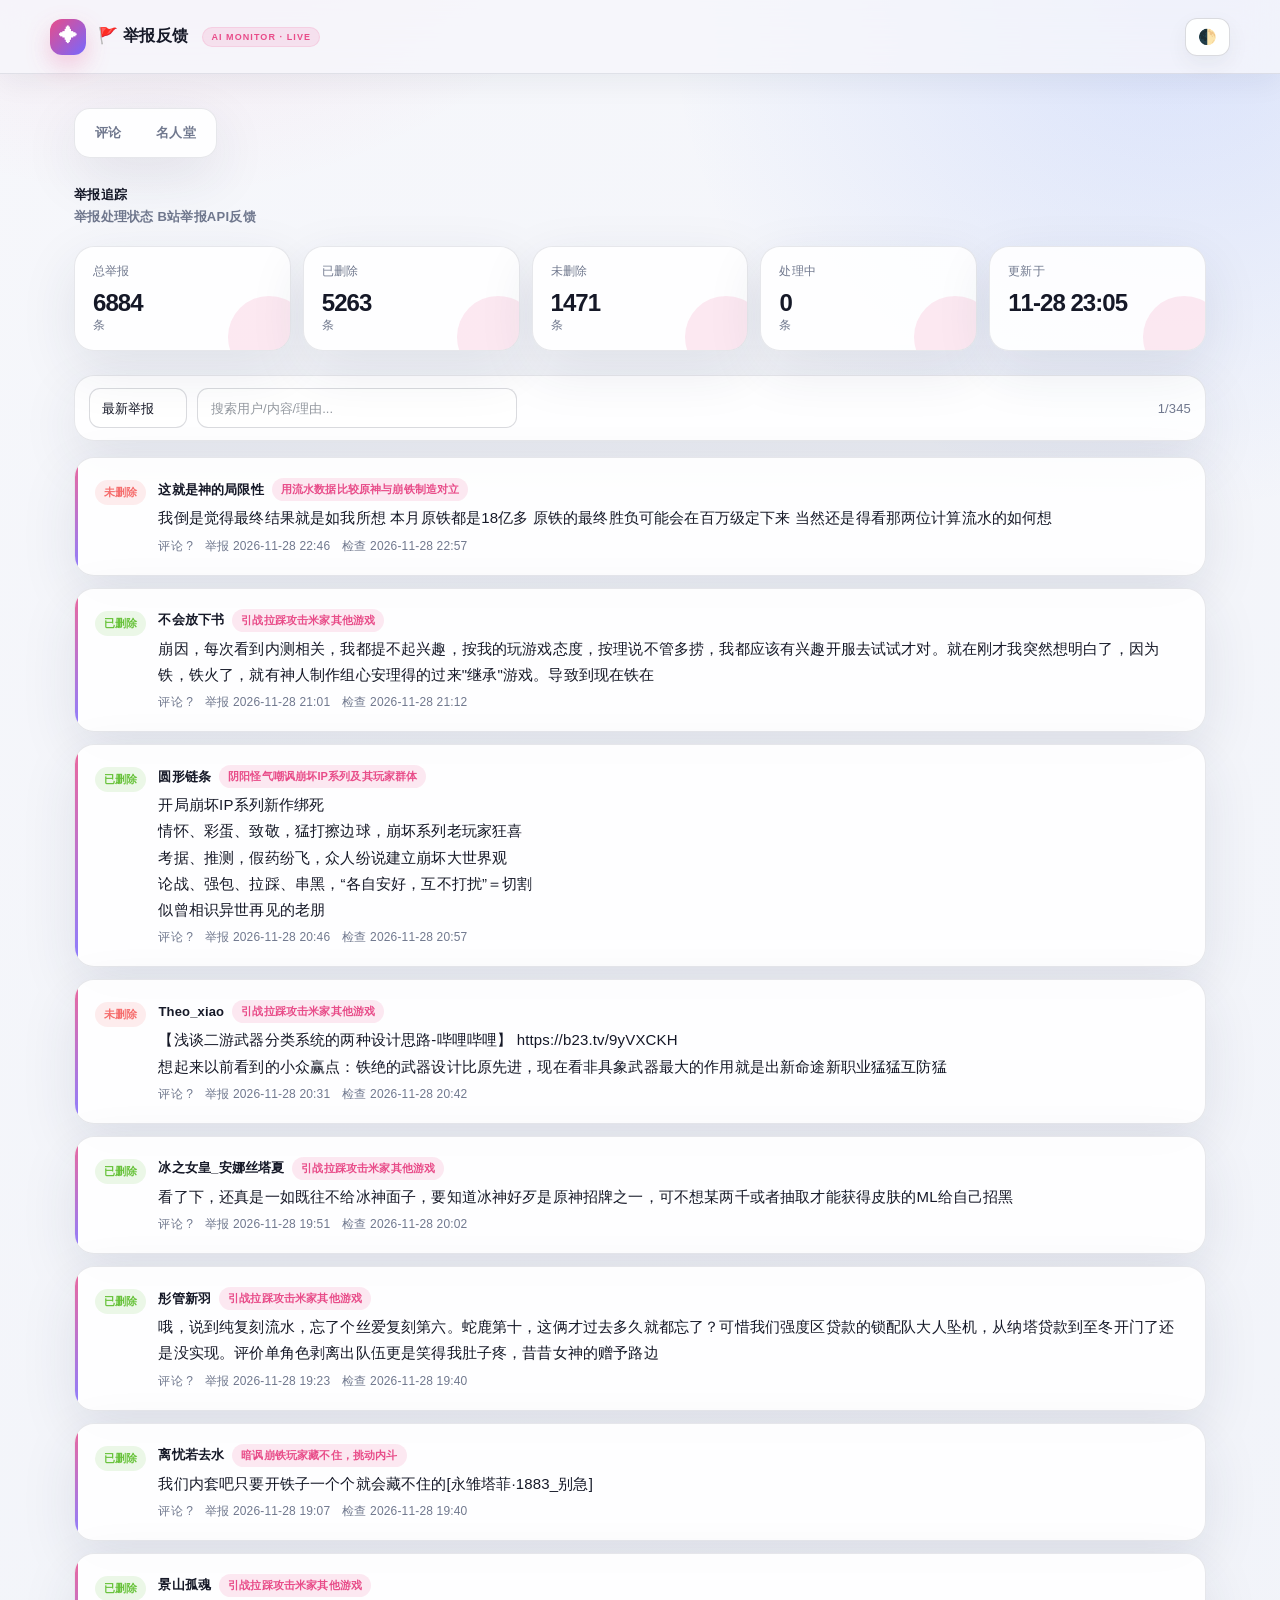
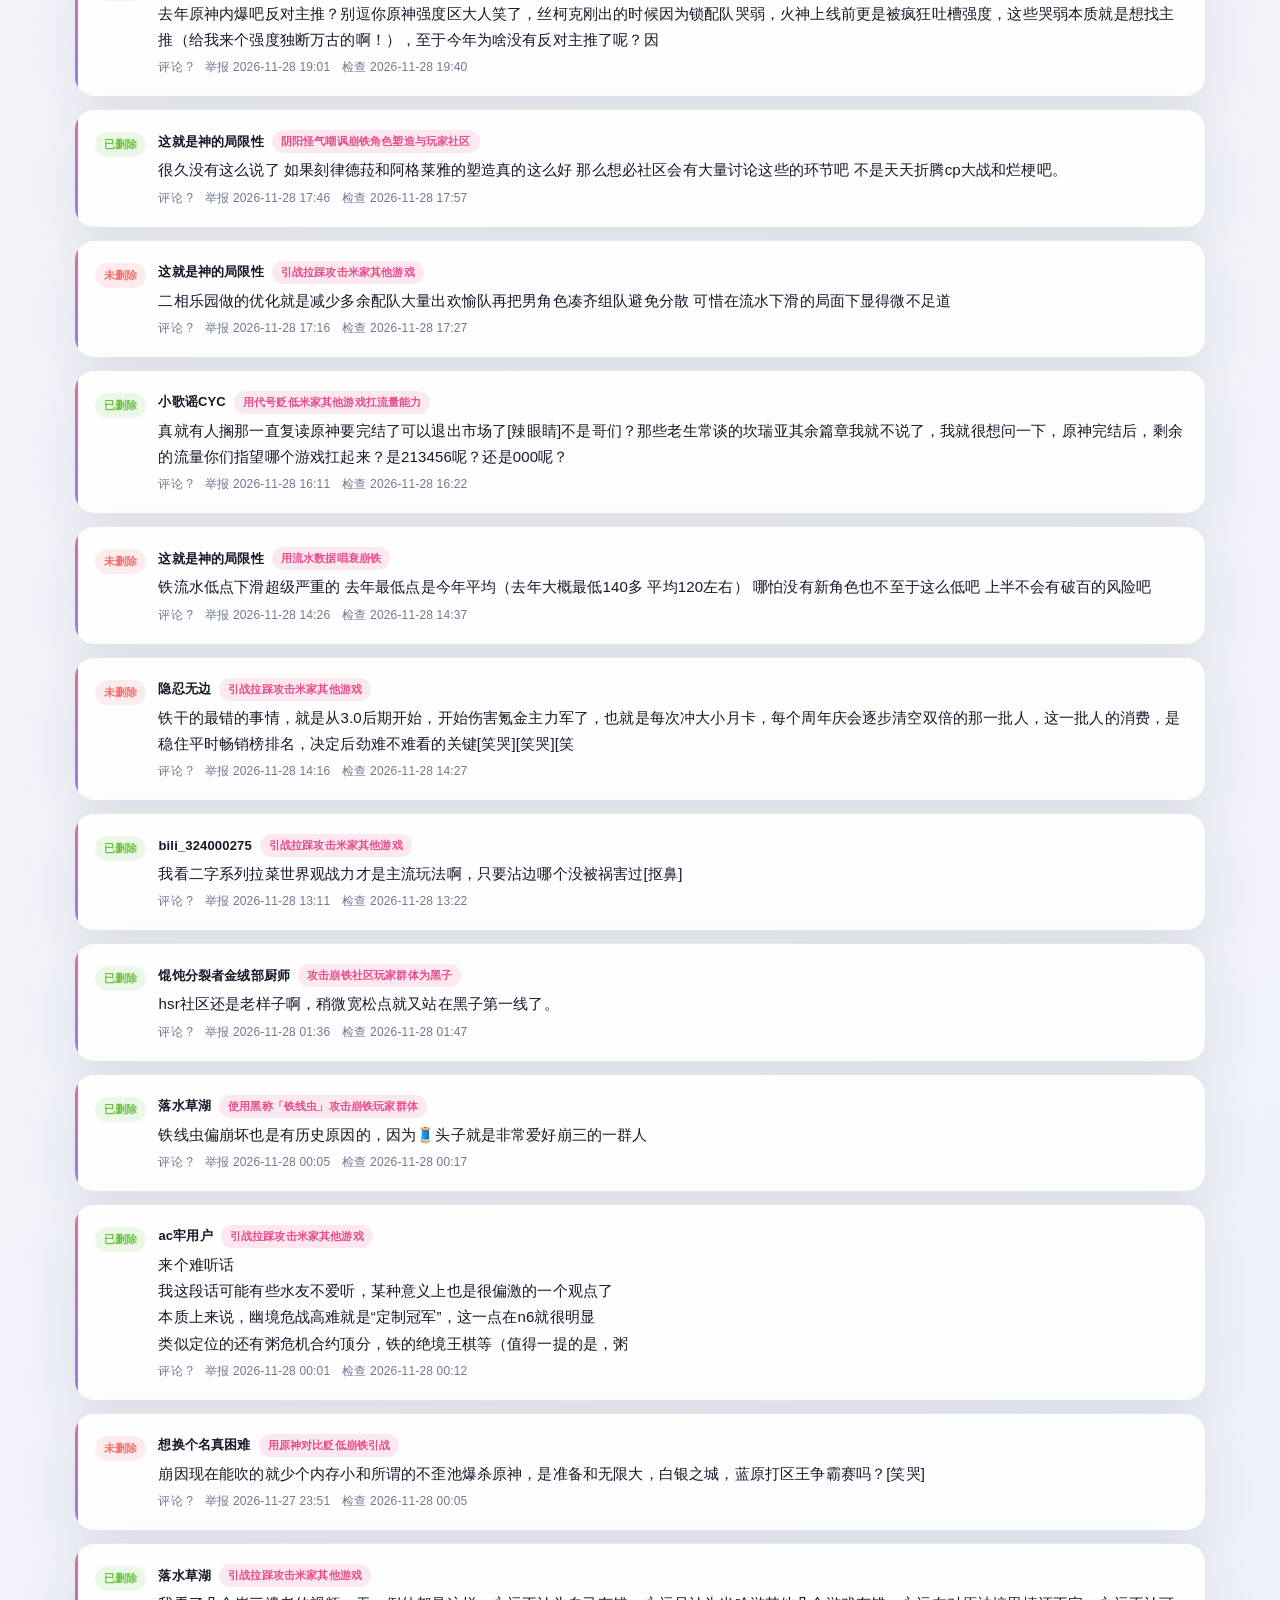
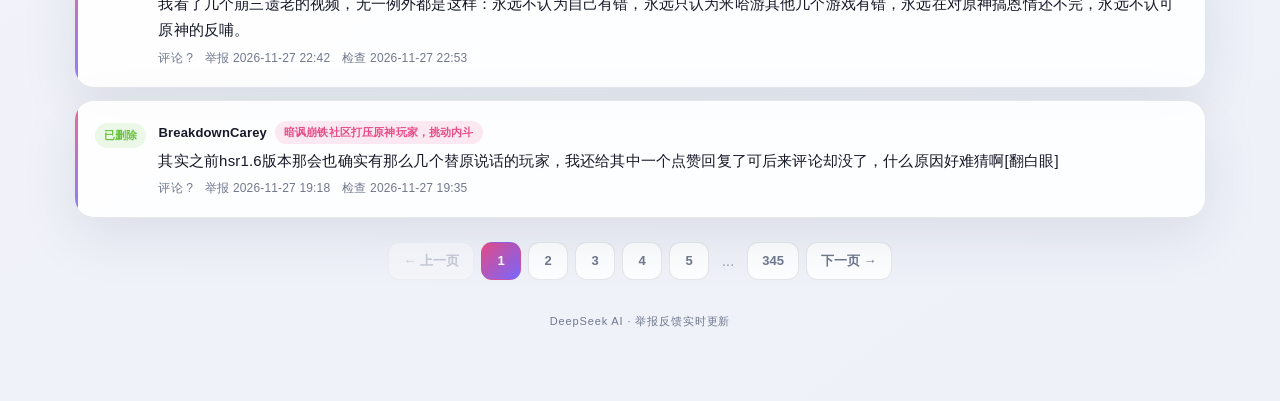
==== report_status.html @ d4cf7590 "自动更新网页 [11-28 23:05]" ====
<!DOCTYPE html>
<html lang="zh-CN">
<head>
<meta charset="UTF-8">
<meta name="viewport" content="width=device-width, initial-scale=1.0">
<meta name="referrer" content="no-referrer">
<script>var bgs=['bg.jpg','bg2.jpg','bg3.jpg','bg4.jpg'];document.documentElement.style.setProperty('--bg-image','url('+bgs[Math.floor(Math.random()*bgs.length)]+')');</script>
<title>举报追踪 · 社区评论观察台</title>
<style>
  :root {
    --bili-pink: #fb7299; --bili-blue: #00a1d6;
    --bg: #f1f2f3; --card: #ffffff; --border: #e3e5e7;
    --text: #18191c; --dim: #9499a0; --accent: var(--bili-pink);
    --accent-dim: rgba(251,114,153,0.10);
    --overlay: linear-gradient(rgba(241,242,243,0.65),rgba(241,242,243,0.65));
    --topbar-bg: #ffffff; --topbar-text: #18191c;
    --card-bg: #ffffff; --input-bg: #f1f2f5;
    --bg-image: url('bg.jpg');
  }
  [data-theme="dark"] {
    --bili-pink: #fb7299; --bili-blue: #00a1d6;
    --bg: #0f0f15; --card: #1a1a24; --border: #2a2a3a;
    --text: #e8e8ed; --dim: #8b8b9e; --accent: var(--bili-pink);
    --accent-dim: rgba(251,114,153,0.12);
    --overlay: linear-gradient(rgba(15,15,21,0.55),rgba(15,15,21,0.55));
    --topbar-bg: #1a1a24; --topbar-text: #e8e8ed;
    --card-bg: rgba(26,26,36,0.85); --input-bg: #1a1a24;
    --bg-image: url('bg.jpg');
  }
  * { margin:0; padding:0; box-sizing:border-box; }
  body {
    font-family: -apple-system,BlinkMacSystemFont,"Helvetica Neue",Helvetica,Arial,"PingFang SC","Microsoft YaHei",sans-serif;
    background: var(--overlay), var(--bg-image) fixed center/cover;
    color: var(--text); min-height: 100vh;
  }
  .topbar {
    position: sticky; top: 0; z-index: 100;
    background: var(--topbar-bg); backdrop-filter: blur(10px);
    border-bottom: 1px solid var(--border);
    padding: 0 20px; height: 48px;
    display: flex; align-items: center; justify-content: space-between;
  }
  .topbar .logo { display: flex; align-items: center; gap: 8px; color: var(--bili-pink); font-size: 16px; font-weight: 700; text-decoration: none; }
  .topbar .theme-toggle { background: transparent; border: 1px solid var(--border); border-radius: 16px; padding: 4px 12px; cursor: pointer; font-size: 15px; color: var(--dim); transition: all 0.2s; }
  .topbar .theme-toggle:hover { border-color: var(--bili-pink); color: var(--bili-pink); }
  .main { max-width: 650px; margin: 0 auto; padding: 16px 12px 24px; }
  .nav { display: flex; gap: 8px; margin-bottom: 14px; }
  .nav a { background: var(--card-bg); color: var(--text); text-decoration: none; font-size: 13px; padding: 6px 16px; border: 1px solid var(--border); border-radius: 6px; transition: all 0.2s; font-weight: 500; }
  .nav a:hover { border-color: var(--bili-pink); color: var(--bili-pink); }
  .nav a.active { background: var(--bili-pink); color: #fff; border-color: var(--bili-pink); }
  h1 { font-size: 18px; margin-bottom: 4px; color: var(--text); }
  h1 span { font-size: 12px; color: var(--dim); font-weight: 400; }
  .stats { display: flex; gap: 24px; margin: 8px 0 16px; font-size: 13px; color: var(--dim); background: var(--card-bg); padding: 10px 16px; border-radius: 8px; flex-wrap: wrap; }
  .stats b { color: var(--bili-pink); }
  .toolbar { display: flex; justify-content: space-between; align-items: center; margin-bottom: 14px; font-size: 13px; color: var(--dim); }
  .toolbar select { background: var(--card); color: var(--text); border: 1px solid var(--border); border-radius: 6px; padding: 6px 28px 6px 10px; font-size: 13px; cursor: pointer; appearance: none; }
  .search-box { background: var(--input-bg); color: var(--text); border: 1px solid var(--border); border-radius: 6px; padding: 6px 10px; font-size: 13px; width: 200px; outline: none; transition: border-color 0.2s; }
  .search-box:focus { border-color: var(--bili-pink); }
  .search-box::placeholder { color: var(--dim); }
  .search-result { color: var(--dim); font-size: 12px; }

  /* 卡片布局 */
  .report-item {
    display: flex; background: var(--card-bg); padding: 14px 16px;
    border-radius: 0; border-bottom: 1px solid var(--border);
    transition: background 0.15s; gap: 12px;
  }
  .report-item:hover { background: rgba(128,128,128,0.03); }
  .report-item:first-child { border-radius: 8px 8px 0 0; }
  .report-item:last-child { border-radius: 0 0 8px 8px; border-bottom: none; }
  .report-item:first-child:last-child { border-radius: 8px; }
  .report-status {
    display: flex; align-items: flex-start; padding-top: 2px; flex-shrink: 0;
  }
  .report-body { flex: 1; display: flex; flex-direction: column; min-width: 0; }
  .report-user-row { display: flex; align-items: center; margin-bottom: 4px; font-size: 13px; gap: 6px; flex-wrap: wrap; }
  .report-username { color: var(--dim); font-weight: 500; }
  .report-content { font-size: 15px; color: var(--text); line-height: 1.6; margin-bottom: 6px; white-space: pre-wrap; word-break: break-word; }
  .report-meta { display: flex; align-items: center; gap: 12px; color: var(--dim); font-size: 12px; flex-wrap: wrap; }
  .report-meta span { white-space: nowrap; }
  .reason-tag { background: var(--accent-dim); color: var(--bili-pink); font-size: 11px; padding: 1px 6px; border-radius: 8px; font-weight: 500; }
  .status-badge { font-size: 12px; padding: 2px 8px; border-radius: 10px; font-weight: 600; white-space: nowrap; }
  .status-removed { background: rgba(103,194,58,0.12); color: #67c23a; }
  .status-still { background: rgba(246,108,108,0.12); color: #f56c6c; }
  .status-pending { background: rgba(230,162,60,0.12); color: #e6a23c; }
  .status-other { background: rgba(128,128,128,0.1); color: var(--dim); }
  .empty { text-align: center; padding: 80px 0; color: var(--dim); font-size: 15px; }
  .pager { display: flex; justify-content: center; align-items: center; gap: 6px; margin-top: 24px; font-size: 14px; flex-wrap: wrap; }
  .pager button { background: var(--card); color: var(--text); border: 1px solid var(--border); border-radius: 6px; padding: 7px 14px; cursor: pointer; font-size: 13px; min-width: 38px; text-align: center; transition: all 0.2s; }
  .pager button:hover { border-color: var(--bili-pink); color: var(--bili-pink); }
  .pager button:disabled { opacity: 0.3; cursor: default; }
  .pager button.active { background: var(--bili-pink); color: #fff; border-color: var(--bili-pink); font-weight: 600; }
  footer { text-align: center; padding: 24px; color: var(--dim); font-size: 12px; }
  @media (max-width: 600px) {
    .main { padding: 12px 8px; }
    .topbar { padding: 0 12px; height: 44px; }
    .topbar .logo { font-size: 14px; }
    .search-box { width: 130px; }
    .report-content { font-size: 14px; }
  }
</style>
<link rel="stylesheet" href="dashboard.css">
</head>
<body class="page-reports">
<div class="topbar">
  <div class="logo">🚩 举报反馈</div>
  <button class="theme-toggle" onclick="toggleTheme()" title="切换主题">🌓</button>
</div>
<div class="main">
<div class="nav"><a href="./">评论</a><a href="users.html">名人堂</a></div>
<h1>举报处理状态 <span>B站举报API反馈</span></h1>
<div class="stats">
  <div>总举报 <b>6884</b> 条</div>
  <div>已删除 <b>5263</b> 条</div>
  <div>未删除 <b>1471</b> 条</div>
  <div>处理中 <b>0</b> 条</div>
  <div>更新于 <b>11-28 23:05</b></div>
</div>
<div class="toolbar">
  <div style="display:flex;align-items:center;gap:10px;">
    <select id="sortSelect" onchange="render()"><option value="newest">最新举报</option><option value="oldest">最早举报</option></select>
    <input type="text" id="searchInput" class="search-box" placeholder="搜索用户/内容/理由..." oninput="search()">
  </div>
  <div><span id="pageInfo">1/1</span><span id="searchInfo" class="search-result" style="margin-left:10px;display:none;"></span></div>
</div>
<div id="cardsContainer"></div>
<div class="pager" id="pager"></div>
<footer>DeepSeek AI · 举报反馈实时更新</footer>
</div>

<script>
(function() {
  var saved = localStorage.getItem('theme');
  if (saved) document.documentElement.setAttribute('data-theme', saved);
})();
function toggleTheme() {
  var current = document.documentElement.getAttribute('data-theme');
  var next = current === 'dark' ? '' : 'dark';
  document.documentElement.setAttribute('data-theme', next);
  localStorage.setItem('theme', next);
}

var ALL_REPORTS = [{"rpid": "325426940848", "user": "这就是神的局限性", "content": "我倒是觉得最终结果就是如我所想 本月原铁都是18亿多 原铁的最终胜负可能会在百万级定下来 当然还是得看那两位计算流水的如何想", "reason": "用流水数据比较原神与崩铁制造对立", "reported_at": "2026-11-28T22:46:31.525978+08:00", "comment_time": "", "result": "still_there", "checked_at": "2026-11-28T22:57:06.002590+08:00"}, {"rpid": "325415638176", "user": "不会放下书", "content": "崩因，每次看到内测相关，我都提不起兴趣，按我的玩游戏态度，按理说不管多捞，我都应该有兴趣开服去试试才对。就在刚才我突然想明白了，因为铁，铁火了，就有神人制作组心安理得的过来\"继承\"游戏。导致到现在铁在", "reason": "引战拉踩攻击米家其他游戏", "reported_at": "2026-11-28T21:01:19.782565+08:00", "comment_time": "", "result": "removed", "checked_at": "2026-11-28T21:12:05.614638+08:00"}, {"rpid": "321584079425", "user": "圆形链条", "content": "开局崩坏IP系列新作绑死\n情怀、彩蛋、致敬，猛打擦边球，崩坏系列老玩家狂喜\n考据、推测，假药纷飞，众人纷说建立崩坏大世界观\n论战、强包、拉踩、串黑，“各自安好，互不打扰”＝切割\n似曾相识异世再见的老朋", "reason": "阴阳怪气嘲讽崩坏IP系列及其玩家群体", "reported_at": "2026-11-28T20:46:50.103475+08:00", "comment_time": "", "result": "removed", "checked_at": "2026-11-28T20:57:06.231860+08:00"}, {"rpid": "325412582784", "user": "Theo_xiao", "content": "【浅谈二游武器分类系统的两种设计思路-哔哩哔哩】 https://b23.tv/9yVXCKH\n想起来以前看到的小众赢点：铁绝的武器设计比原先进，现在看非具象武器最大的作用就是出新命途新职业猛猛互防猛", "reason": "引战拉踩攻击米家其他游戏", "reported_at": "2026-11-28T20:31:35.613529+08:00", "comment_time": "", "result": "still_there", "checked_at": "2026-11-28T20:42:06.176950+08:00"}, {"rpid": "325408640480", "user": "冰之女皇_安娜丝塔夏", "content": "看了下，还真是一如既往不给冰神面子，要知道冰神好歹是原神招牌之一，可不想某两千或者抽取才能获得皮肤的ML给自己招黑", "reason": "引战拉踩攻击米家其他游戏", "reported_at": "2026-11-28T19:51:53.105076+08:00", "comment_time": "", "result": "removed", "checked_at": "2026-11-28T20:02:06.209269+08:00"}, {"rpid": "309522866001", "user": "彤管新羽", "content": "哦，说到纯复刻流水，忘了个丝爱复刻第六。蛇鹿第十，这俩才过去多久就都忘了？可惜我们强度区贷款的锁配队大人坠机，从纳塔贷款到至冬开门了还是没实现。评价单角色剥离出队伍更是笑得我肚子疼，昔昔女神的赠予路边", "reason": "引战拉踩攻击米家其他游戏", "reported_at": "2026-11-28T19:23:23.785515+08:00", "comment_time": "", "result": "removed", "checked_at": "2026-11-28T19:40:04.414065+08:00"}, {"rpid": "312860073712", "user": "离忧若去水", "content": "我们内套吧只要开铁子一个个就会藏不住的[永雏塔菲·1883_别急]", "reason": "暗讽崩铁玩家藏不住，挑动内斗", "reported_at": "2026-11-28T19:07:11.151823+08:00", "comment_time": "", "result": "removed", "checked_at": "2026-11-28T19:40:04.414065+08:00"}, {"rpid": "309520398977", "user": "景山孤魂", "content": "去年原神内爆吧反对主推？别逗你原神强度区大人笑了，丝柯克刚出的时候因为锁配队哭弱，火神上线前更是被疯狂吐槽强度，这些哭弱本质就是想找主推（给我来个强度独断万古的啊！），至于今年为啥没有反对主推了呢？因", "reason": "引战拉踩攻击米家其他游戏", "reported_at": "2026-11-28T19:01:27.924439+08:00", "comment_time": "", "result": "removed", "checked_at": "2026-11-28T19:40:04.414065+08:00"}, {"rpid": "325395164352", "user": "这就是神的局限性", "content": "很久没有这么说了 如果刻律德菈和阿格莱雅的塑造真的这么好 那么想必社区会有大量讨论这些的环节吧 不是天天折腾cp大战和烂梗吧。", "reason": "阴阳怪气嘲讽崩铁角色塑造与玩家社区", "reported_at": "2026-11-28T17:46:44.966601+08:00", "comment_time": "", "result": "removed", "checked_at": "2026-11-28T17:57:06.092324+08:00"}, {"rpid": "325391881920", "user": "这就是神的局限性", "content": "二相乐园做的优化就是减少多余配队大量出欢愉队再把男角色凑齐组队避免分散 可惜在流水下滑的局面下显得微不足道", "reason": "引战拉踩攻击米家其他游戏", "reported_at": "2026-11-28T17:16:47.208530+08:00", "comment_time": "", "result": "still_there", "checked_at": "2026-11-28T17:27:05.855743+08:00"}, {"rpid": "325385868352", "user": "小歌谣CYC", "content": "真就有人搁那一直复读原神要完结了可以退出市场了[辣眼睛]不是哥们？那些老生常谈的坎瑞亚其余篇章我就不说了，我就很想问一下，原神完结后，剩余的流量你们指望哪个游戏扛起来？是213456呢？还是000呢？", "reason": "用代号贬低米家其他游戏扛流量能力", "reported_at": "2026-11-28T16:11:25.343609+08:00", "comment_time": "", "result": "removed", "checked_at": "2026-11-28T16:22:05.331158+08:00"}, {"rpid": "325376637184", "user": "这就是神的局限性", "content": "铁流水低点下滑超级严重的 去年最低点是今年平均（去年大概最低140多 平均120左右） 哪怕没有新角色也不至于这么低吧 上半不会有破百的风险吧", "reason": "用流水数据唱衰崩铁", "reported_at": "2026-11-28T14:26:20.592691+08:00", "comment_time": "", "result": "still_there", "checked_at": "2026-11-28T14:37:04.822179+08:00"}, {"rpid": "325375883600", "user": "隐忍无边", "content": "铁干的最错的事情，就是从3.0后期开始，开始伤害氪金主力军了，也就是每次冲大小月卡，每个周年庆会逐步清空双倍的那一批人，这一批人的消费，是稳住平时畅销榜排名，决定后劲难不难看的关键[笑哭][笑哭][笑", "reason": "引战拉踩攻击米家其他游戏", "reported_at": "2026-11-28T14:16:30.742394+08:00", "comment_time": "", "result": "still_there", "checked_at": "2026-11-28T14:27:05.467665+08:00"}, {"rpid": "321541699425", "user": "bili_324000275", "content": "我看二字系列拉菜世界观战力才是主流玩法啊，只要沾边哪个没被祸害过[抠鼻]", "reason": "引战拉踩攻击米家其他游戏", "reported_at": "2026-11-28T13:11:36.675626+08:00", "comment_time": "", "result": "removed", "checked_at": "2026-11-28T13:22:05.286660+08:00"}, {"rpid": "325333116256", "user": "馄饨分裂者金绒部厨师", "content": "hsr社区还是老样子啊，稍微宽松点就又站在黑子第一线了。", "reason": "攻击崩铁社区玩家群体为黑子", "reported_at": "2026-11-28T01:36:35.062236+08:00", "comment_time": "", "result": "removed", "checked_at": "2026-11-28T01:47:04.819171+08:00"}, {"rpid": "321500166593", "user": "落水草湖", "content": "铁线虫偏崩坏也是有历史原因的，因为🧵头子就是非常爱好崩三的一群人", "reason": "使用黑称「铁线虫」攻击崩铁玩家群体", "reported_at": "2026-11-28T00:05:40.748183+08:00", "comment_time": "", "result": "removed", "checked_at": "2026-11-28T00:17:04.345764+08:00"}, {"rpid": "321499735185", "user": "ac牢用户", "content": "来个难听话\n我这段话可能有些水友不爱听，某种意义上也是很偏激的一个观点了\n本质上来说，幽境危战高难就是“定制冠军”，这一点在n6就很明显\n类似定位的还有粥危机合约顶分，铁的绝境王棋等（值得一提的是，粥", "reason": "引战拉踩攻击米家其他游戏", "reported_at": "2026-11-28T00:01:29.577112+08:00", "comment_time": "", "result": "removed", "checked_at": "2026-11-28T00:12:05.042361+08:00"}, {"rpid": "321498917745", "user": "想换个名真困难", "content": "崩因现在能吹的就少个内存小和所谓的不歪池爆杀原神，是准备和无限大，白银之城，蓝原打区王争霸赛吗？[笑哭]", "reason": "用原神对比贬低崩铁引战", "reported_at": "2026-11-27T23:51:24.377637+08:00", "comment_time": "", "result": "still_there", "checked_at": "2026-11-28T00:05:40.878509+08:00"}, {"rpid": "321492666737", "user": "落水草湖", "content": "我看了几个崩三遗老的视频，无一例外都是这样：永远不认为自己有错，永远只认为米哈游其他几个游戏有错，永远在对原神搞恩情还不完，永远不认可原神的反哺。", "reason": "引战拉踩攻击米家其他游戏", "reported_at": "2026-11-27T22:42:20.475122+08:00", "comment_time": "", "result": "removed", "checked_at": "2026-11-27T22:53:14.567412+08:00"}, {"rpid": "309507307921", "user": "BreakdownCarey", "content": "其实之前hsr1.6版本那会也确实有那么几个替原说话的玩家，我还给其中一个点赞回复了可后来评论却没了，什么原因好难猜啊[翻白眼]", "reason": "暗讽崩铁社区打压原神玩家，挑动内斗", "reported_at": "2026-11-27T19:18:24.387001+08:00", "comment_time": "", "result": "removed", "checked_at": "2026-11-27T19:35:03.886928+08:00"}, {"rpid": "309498109889", "user": "只是一只鹭过的夜师傅", "content": "泵铁那边天天ky美其名曰双厨狂喜，其实真有可能把一些不太了解的新玩家带到“原神是崩坏世界观”的坑里[藏狐]，之前我就是这样，我刚入坑的时候也不怎么看官方的视频，只是玩游戏，有一次刷到崩三那边（好像是出", "reason": "引战拉踩攻击米家其他游戏", "reported_at": "2026-11-27T19:01:32.737175+08:00", "comment_time": "", "result": "removed", "checked_at": "2026-11-27T19:35:03.886928+08:00"}, {"rpid": "321448544833", "user": "对牛弹琴浪费生命", "content": "女皇形象都出来这么久了，不知道为什么有些人在二创里还在用布洛妮娅的形象代指女皇，到底是懒还是别有用心[鸭科夫_流汗鸭]", "reason": "引战拉踩攻击米家其他游戏", "reported_at": "2026-11-27T15:11:26.864033+08:00", "comment_time": "", "result": "removed", "checked_at": "2026-11-27T15:22:05.172393+08:00"}, {"rpid": "325271191904", "user": "馄饨分裂者金绒部厨师", "content": "好像我很早前就在聊天室里说过，游戏本体现状一直这样保持下去的话，1+7越是想强行维护一家亲越是会和原神社区脱节，越会和崩坏社区绑定，从而使得一家亲越是维持不下去。（大意是这样来的，稍微补充修改了些）", "reason": "引战拉踩攻击米家其他游戏", "reported_at": "2026-11-27T14:31:14.485166+08:00", "comment_time": "", "result": "removed", "checked_at": "2026-11-27T14:42:05.235491+08:00"}, {"rpid": "321444135521", "user": "GT小狂", "content": "1+7逐渐只往崩坏ip萎缩，而崩坏ip本身也在萎缩，但只关注原的影响不大，原和崩的脱钩逐渐明显。\n毕竟在崩越来越拉的事实下，1+7逐渐没法骗别人原比崩拉，共沉沦也逐渐没法解释各种崩坏专属的毛病，只关注", "reason": "用「崩越来越拉」贬低崩坏抬高原神", "reported_at": "2026-11-27T14:06:34.792254+08:00", "comment_time": "", "result": "removed", "checked_at": "2026-11-27T14:17:06.334897+08:00"}, {"rpid": "321439311825", "user": "GT小狂", "content": "虽然节奏该带还是在带，但越来越感觉1+7的思路也已经开始落后了，尤其是在客观上明显原更好，其他更拉，且对原的认知越来越肤浅的情况下，这时候的各种共沉沦或一家叙事，反而对大众来说更像空谈了，毕竟再怎么1", "reason": "用「原更好其他更拉」贬低米家其他游戏", "reported_at": "2026-11-27T13:06:22.564521+08:00", "comment_time": "", "result": "removed", "checked_at": "2026-11-27T13:17:05.718858+08:00"}, {"rpid": "325260013712", "user": "万人敌_Overlord", "content": "有一说一看到说崩因能做二游crpg的，我说一个事，原神是二游制作组里工业产能水平最高的，就这原神还有些东西都做不到或者没做完，崩组那个不如原的产能水平，做得了crpg的多线选择剧情和结局吗[tv_吐血", "reason": "引战拉踩攻击米家其他游戏", "reported_at": "2026-11-27T12:21:32.429574+08:00", "comment_time": "", "result": "removed", "checked_at": "2026-11-27T12:32:05.761064+08:00"}, {"rpid": "325252518752", "user": "冰之女皇_安娜丝塔夏", "content": "说起来昨天看崩坏那边保值比不过，可能要进入之前比战力大时代", "reason": "引战拉踩攻击米家其他游戏", "reported_at": "2026-11-27T10:56:39.201425+08:00", "comment_time": "", "result": "still_there", "checked_at": "2026-11-27T11:07:05.520912+08:00"}, {"rpid": "325246218576", "user": "小歌谣CYC", "content": "我觉得吧，崩因也不用三测了直接公测吧，我很满意，他们那些崩坏ip受众粉丝也很满意，对别人提出的问题清一色都回复，“这游戏才多少g？可以了，我觉得很好，这不是跟崩铁一样吗？”的有效声音，那还说什么了？赶", "reason": "模拟口吻讽刺崩坏玩家并以崩铁当贬低靶子", "reported_at": "2026-11-27T09:21:38.563591+08:00", "comment_time": "", "result": "removed", "checked_at": "2026-11-27T09:32:04.894462+08:00"}, {"rpid": "325245866096", "user": "bili_这是个曾用名", "content": "yysy，要是按全肯定民现在挽尊这个说法，因缘只是一个小体量的、轻量化的、制作质量到第一梯队就合格的、玩法特色经市场验证的练手游戏，那说明他们潜意识里还在梦一个更能代表和反映ip优势和特色的崩坏新作，", "reason": "引战拉踩攻击米家其他游戏", "reported_at": "2026-11-27T09:16:12.350416+08:00", "comment_time": "", "result": "removed", "checked_at": "2026-11-27T09:27:05.430833+08:00"}, {"rpid": "325243676640", "user": "名取决", "content": "sbAC现在天天给我推它那sb图文，关了个性化推荐那些sb视频是没了，但那图文天天往我主页上推，明明我已经点了好久不感兴趣了，结果还是在推节奏[蛆音娘_无语]真是服了，女皇怎么你们了，还有txg用鸡爪", "reason": "使用黑称「txg」攻击崩铁玩家", "reported_at": "2026-11-27T08:36:33.712083+08:00", "comment_time": "", "result": "removed", "checked_at": "2026-11-27T08:47:05.482629+08:00"}, {"rpid": "321417163697", "user": "星辰之宇_", "content": "https://b23.tv/L6QC4tO\n[笑哭]牢米公司内部最好真的在制作组层面存在1+7，到时候这么搞败坏的是公司整体的口碑，但txg和🧵🦐等不明生物是真会把锅全部扣在原身上[藏狐]", "reason": "使用黑称「txg」攻击崩铁玩家", "reported_at": "2026-11-27T07:51:14.971090+08:00", "comment_time": "", "result": "removed", "checked_at": "2026-11-27T08:02:05.379768+08:00"}, {"rpid": "321406462833", "user": "对牛弹琴浪费生命", "content": "看到一个认为铁在剧情里战胜boss比原剧情里战胜若纳瓦更合理的视频，就铁的那招笑逻辑性，别逗我笑了", "reason": "嘲讽崩铁剧情逻辑并拉踩贬低", "reported_at": "2026-11-27T01:06:24.408550+08:00", "comment_time": "", "result": "removed", "checked_at": "2026-11-27T01:17:05.623657+08:00"}, {"rpid": "321394931601", "user": "AAA-死执若娜瓦", "content": "崩三小g也是吹上了，你崩三有个蛋的表现，拿文本当剧情表现来踩原没睡醒吧，法是真有一剑爆双月的表现，到是崩出只能靠脑补", "reason": "用原神表现踩崩三，拉踩引战", "reported_at": "2026-11-26T22:51:50.429864+08:00", "comment_time": "", "result": "removed", "checked_at": "2026-11-26T23:02:05.222574+08:00"}, {"rpid": "321393514065", "user": "AAA-死执若娜瓦", "content": "崩坏系列不就是爱死人出圈的吗，崩坏xg爱吹这个也正常", "reason": "使用", "reported_at": "2026-11-26T22:36:33.464015+08:00", "comment_time": "", "result": "removed", "checked_at": "2026-11-26T22:47:05.066263+08:00"}, {"rpid": "321391991121", "user": "落水草湖", "content": "米哈游的因缘精灵和源初之结也一样，都喜欢扯上原神，蹭流量", "reason": "引战拉踩攻击米家其他游戏", "reported_at": "2026-11-26T22:21:29.070884+08:00", "comment_time": "", "result": "removed", "checked_at": "2026-11-26T22:32:05.489753+08:00"}, {"rpid": "325206519936", "user": "冰之女皇_安娜丝塔夏", "content": "说起HSR演出，当初翁法罗斯分镜不如须弥3.3表现，更别说现在也没改", "reason": "用原神须弥对比贬低崩铁演出", "reported_at": "2026-11-26T20:56:47.791090+08:00", "comment_time": "", "result": "removed", "checked_at": "2026-11-26T21:07:05.110831+08:00"}, {"rpid": "325205624672", "user": "万人敌_Overlord", "content": "那个星期三的评论区还有吹铁铁动不动爆宇宙的表现比原神剧情战斗表现好的给我整笑了，那这样美国一堆特效大片也是好片咯[喜极而泣]", "reason": "借比较战斗表现讽刺贬低崩铁", "reported_at": "2026-11-26T20:41:22.809167+08:00", "comment_time": "", "result": "removed", "checked_at": "2026-11-26T20:52:05.912872+08:00"}, {"rpid": "325202407680", "user": "隐忍无边", "content": "说个很难听点的吧，反正这号已经被禁过言一次了，我也不怕再被禁言一次，但凡喜欢崩坏这个IP，或者说真心喜欢崩坏IP的故事，尤其是崩3崩2追过来到现在的人真这么多的话。崩坏三都不至于变成现在这个样子。甚至", "reason": "引战拉踩攻击米家其他游戏", "reported_at": "2026-11-26T20:06:47.946460+08:00", "comment_time": "", "result": "removed", "checked_at": "2026-11-26T20:17:05.451630+08:00"}, {"rpid": "321377244113", "user": "bili_1034076328", "content": "再次重申一遍，打若娜瓦的时候原神出场的角色是真的全都死了个遍，只不过后来都被生之执政复活了而已。隔壁崩铁就别拿你死人了来吹，你宇宙不知道被当摔炮炸了多少次，死了多少人，最后还不是被星神给复活了吗？", "reason": "用原神剧情拉踩嘲讽崩铁", "reported_at": "2026-11-26T19:46:46.785228+08:00", "comment_time": "", "result": "removed", "checked_at": "2026-11-26T19:58:33.389294+08:00"}, {"rpid": "321374814865", "user": "bili_1034076328", "content": "说实话，看完姻缘精灵的切片之后，感觉姻缘精灵只不过是加了一个多分支选项的崩铁。在2026年，你依然能够看到一个过场很多是黑屏白字PPT，角色过场普遍动作不如原神丰富，各方面都学着崩铁照猫画虎的游戏。这", "reason": "引战拉踩攻击米家其他游戏", "reported_at": "2026-11-26T19:31:27.856231+08:00", "comment_time": "", "result": "removed", "checked_at": "2026-11-26T19:42:05.621338+08:00"}, {"rpid": "312835432192", "user": "Fig_Stew", "content": "聊天室吐槽小师妹人设啥的，其实云璃和叶瞬光这些都是早期武侠小说喜欢搞的小师妹人设（蓝砚那种反而是女二，比如蓝凤凰那种，刚好蓝凤凰也是苗疆圣女），点名任盈盈、郭芙和周芷若，放今天来看这些都是神人来的，也", "reason": "引战拉踩攻击米家其他游戏", "reported_at": "2026-11-26T19:12:25.321923+08:00", "comment_time": "", "result": "removed", "checked_at": "2026-11-26T19:25:03.353174+08:00"}, {"rpid": "321372803441", "user": "bili_1034076328", "content": "说实话，看完姻缘精灵的切片之后，感觉姻缘精灵只不过是加了一个多分支选项的崩铁。在2026年，你依然能够看到一个过场很多是黑屏白字PPT，角色过场普遍动作不如原神丰富，各方面都学着崩铁照猫画虎的游戏。这", "reason": "引战拉踩攻击米家其他游戏", "reported_at": "2026-11-26T18:56:21.765832+08:00", "comment_time": "", "result": "removed", "checked_at": "2026-11-26T19:25:03.353174+08:00"}, {"rpid": "321368718209", "user": "妖精与歌者", "content": "还在和原神对比啊[偷笑]甚至评论区底下看到最多的就是㎏", "reason": "引战拉踩攻击米家其他游戏", "reported_at": "2026-11-26T18:16:23.327614+08:00", "comment_time": "", "result": "removed", "checked_at": "2026-11-26T18:27:04.749980+08:00"}, {"rpid": "325173597664", "user": "名取决", "content": "看看啊，铁铁下个大版本，sp流萤卡芙卡，纯美星神，再来几个某角色sp，一个仙舟将军（我们龙尊呢，铁铁给吃了）一个石心十人，再来几个新面孔，OK了[蛆音娘_吃瓜群众]", "reason": "引战拉踩攻击米家其他游戏", "reported_at": "2026-11-26T14:26:24.089228+08:00", "comment_time": "", "result": "still_there", "checked_at": "2026-11-26T14:37:05.654215+08:00"}, {"rpid": "325159992400", "user": "万人敌_Overlord", "content": "说到不死途，这角色也是一堆乙代受众，最近还因为铁铁4.7剧情卖不死途和真珠cp搁那哈气互撕🤣", "reason": "引战拉踩攻击米家其他游戏", "reported_at": "2026-11-26T11:41:36.527920+08:00", "comment_time": "", "result": "removed", "checked_at": "2026-11-26T11:52:04.323140+08:00"}, {"rpid": "321337509249", "user": "妖精与歌者", "content": "不死途剧情比菲林斯少，此为一胜，不死途没有在科隆展的宣传PV菲林斯有，此为二胜，不死途建模没有菲林斯帅，此为三胜，不死途环境没有菲林斯多，此为四胜，不死途PV时长没有原神一个四星长，此为五胜", "reason": "用反讽排比拉踩米家其他游戏", "reported_at": "2026-11-26T11:36:26.531458+08:00", "comment_time": "", "result": "removed", "checked_at": "2026-11-26T11:47:04.860659+08:00"}, {"rpid": "321334488401", "user": "灼热未来", "content": "因精PVP固定精灵等级但是自备精灵命座？😃我们要不要猜猜，以后精灵命座里会不会藏数值和机制？😃", "reason": "引战拉踩攻击米家其他游戏", "reported_at": "2026-11-26T10:56:33.426156+08:00", "comment_time": "", "result": "removed", "checked_at": "2026-11-26T11:07:05.992158+08:00"}, {"rpid": "325156284576", "user": "冰之女皇_安娜丝塔夏", "content": "这个剧情量就是不死途的一辈子BV1k4HUzyEiE", "reason": "引战拉踩攻击米家其他游戏", "reported_at": "2026-11-26T10:51:30.404953+08:00", "comment_time": "", "result": "still_there", "checked_at": "2026-11-26T11:02:05.557553+08:00"}, {"rpid": "321333170161", "user": "妖精与歌者", "content": "蓝原：画风不错，但是在原神之后一众相似画风游戏摧残之后，选择观望\n谷地：公测开玩，可能玩下去\n白银之城：考虑尝试，但是不一定能玩下去，参考异环 ，不过英伦风感觉还行\n因缘精灵：“崩坏”IP算了吧，虽然", "reason": "引战拉踩攻击米家其他游戏", "reported_at": "2026-11-26T10:36:11.885771+08:00", "comment_time": "", "result": "still_there", "checked_at": "2026-11-26T10:47:04.731305+08:00"}, {"rpid": "321332733473", "user": "血月轮舞", "content": "我现在对于这几个游戏是\n原神：主力，中心，优先级最高\n绝区零：只管搞瑟瑟\n崩铁：去一边去\n崩三：平平淡淡", "reason": "拉踩米家游戏，贬低崩铁绝区零", "reported_at": "2026-11-26T10:26:26.030286+08:00", "comment_time": "", "result": "removed", "checked_at": "2026-11-26T10:37:04.595616+08:00"}, {"rpid": "325152536048", "user": "万人敌_Overlord", "content": "崩因目前风评好的地方是xhs，一群乙代吹崩因主角能代入以及卖乙，还有吹主角是什么凤凰塑（凤傲天没绷住），就这情况我感觉崩因社区也不会有多好[喜极而泣]", "reason": "引战拉踩攻击米家其他游戏", "reported_at": "2026-11-26T09:57:19.510209+08:00", "comment_time": "", "result": "removed", "checked_at": "2026-11-26T10:10:04.450836+08:00"}, {"rpid": "325141973440", "user": "摩拉不够用了", "content": "https://www.bilibili.com/video/BV126Hw6gEvJ/然而公式化是米黑一开始嘲讽原神的，这期视频把论点里面的主语换成原神也依旧成立，甚至视频最后的疑问主语换成原神也依", "reason": "引战拉踩攻击米家其他游戏", "reported_at": "2026-11-26T04:51:46.407073+08:00", "comment_time": "", "result": "removed", "checked_at": "2026-11-26T05:02:06.002129+08:00"}, {"rpid": "325130486432", "user": "t0昔小妹全肯定lover", "content": "好骂\n【各种拿崩坏角色拉踩女皇塑造。吓哭了，串子不知道米游是一个整体吗？-哔哩哔哩】 https://b23.tv/jdAibq5", "reason": "引战拉踩攻击米家其他游戏", "reported_at": "2026-11-26T00:16:34.522686+08:00", "comment_time": "", "result": "removed", "checked_at": "2026-11-26T00:27:04.849643+08:00"}, {"rpid": "321303570065", "user": "落水草湖", "content": "打破我曾经一家亲幻想最狠的是崩坏IP游戏和崩坏传教士，打破我米哈游滤镜最狠的绝区零和星布谷地", "reason": "拉踩崩坏IP与绝区零，用黑称贬损玩家", "reported_at": "2026-11-25T22:56:25.417477+08:00", "comment_time": "", "result": "removed", "checked_at": "2026-11-25T23:07:04.939599+08:00"}, {"rpid": "321301320497", "user": "对牛弹琴浪费生命", "content": "要不是看聊天室我都不知道泵因三测了，有点太路边了", "reason": "引战拉踩攻击米家其他游戏", "reported_at": "2026-11-25T22:31:31.558757+08:00", "comment_time": "", "result": "still_there", "checked_at": "2026-11-25T22:42:05.214253+08:00"}, {"rpid": "321293714145", "user": "闲看Sui", "content": "崩因三测这质量依旧没眼看啊，公测后一家亲公司粉有得忙了，希望有更多人意识到原神是原神，崩坏是崩坏，别再给其他制作组赋魅了", "reason": "引战拉踩攻击米家其他游戏", "reported_at": "2026-11-25T21:11:35.634615+08:00", "comment_time": "", "result": "removed", "checked_at": "2026-11-25T21:22:05.102253+08:00"}, {"rpid": "325100630880", "user": "笔的奇迹", "content": "看了因缘视频，角色动作像是捂头抱胸伸手，跟崩铁一模一样[笑哭]", "reason": "引战拉踩攻击米家其他游戏", "reported_at": "2026-11-25T20:06:49.934502+08:00", "comment_time": "", "result": "still_there", "checked_at": "2026-11-25T20:17:05.901859+08:00"}, {"rpid": "312802874944", "user": "小歌谣CYC", "content": "没绷住，你铁出sp既然你们玩家“大部分”都欢喜，那祝你铁多出sp就行，干啥话头一转又拐到原身上了？说原这边一直出新角色老角色都边缘化了查无此人，以此来论证好游戏就应该多多出sp，\n我不禁想问了，你铁那", "reason": "阴阳怪气贬低崩铁角色塑造，引战", "reported_at": "2026-11-25T19:45:26.912009+08:00", "comment_time": "", "result": "removed", "checked_at": "2026-11-25T20:00:04.757066+08:00"}, {"rpid": "309585159441", "user": "GT小狂", "content": "社区里很多明褒暗贬的云黑话术\n《起码是正常五星强度》\n《好歹比常驻强》\n《起码有枫丹水平》\n《至少能用了》\n《至少没那么区了》\n《这不是爆了xx了吗》\n《好歹有4星水平了》\n《这类游戏都这样》\n《可以", "reason": "引战拉踩攻击米家其他游戏", "reported_at": "2026-11-25T19:29:12.012748+08:00", "comment_time": "", "result": "removed", "checked_at": "2026-11-25T20:00:04.757066+08:00"}, {"rpid": "313013077024", "user": "小黑964", "content": "【什么是世界观？为什么说原神才是真正拥有自己的世界观？-哔哩哔哩】 https://b23.tv/ZHC47I0[鸭科夫_红温鸭][鸭科夫_红温鸭][原神_哼][微笑]", "reason": "借视频标题抬高原神、暗贬米家其他游戏无世界观", "reported_at": "2026-11-25T19:17:44.581452+08:00", "comment_time": "", "result": "removed", "checked_at": "2026-11-25T20:00:04.757066+08:00"}, {"rpid": "309658892225", "user": "风会拂去泪水", "content": "被那张公鸡带迷迷帽的图恶心了也是才想起来我对昔昔也是无比厌恶啊，今日i昔。\n呀🥰，被你发现啦！😌最后的决战，当然要全力以赴!🤲说起来，最初见到你的时候，我甚至还是一只毛绒绒的小妖精呢😈。为了这次采访，", "reason": "引战拉踩攻击米家其他游戏", "reported_at": "2026-11-25T19:01:42.799916+08:00", "comment_time": "", "result": "removed", "checked_at": "2026-11-25T20:00:04.757066+08:00"}, {"rpid": "325085752320", "user": "老干部孜然娘", "content": "崩因的建模我怀疑他们改不过来了，都三测了还稠成这样，而且塑料感特别重", "reason": "引战拉踩攻击米家其他游戏", "reported_at": "2026-11-25T16:16:42.424438+08:00", "comment_time": "", "result": "removed", "checked_at": "2026-11-25T16:27:04.845168+08:00"}, {"rpid": "325085012752", "user": "Arika_LK", "content": "崩因出来后能不能让他们崩坏系列自个闹去，想对比剧情也好对比福利也好对比战力也好，你们崩坏系列都这么多游戏了内部自行决断好吗，别来沾原神了", "reason": "排斥崩坏系列、挑动米家游戏对立", "reported_at": "2026-11-25T16:01:16.712949+08:00", "comment_time": "", "result": "removed", "checked_at": "2026-11-25T16:12:04.875476+08:00"}, {"rpid": "325063871408", "user": "快乐魂来也", "content": "补[原神_哼]\n3.0阿格莱雅那段剧情在当时有不小的争议，其实从现在来看这次争议的责任大头在编剧身上，铁编剧为了卖角色把红白脸写成了一坨[笑哭]\n红白脸的精髓是下属发难领导调解，崩铁之前的景元驭空和原", "reason": "臆测编剧动机贬低崩铁剧情", "reported_at": "2026-11-25T11:36:33.153198+08:00", "comment_time": "", "result": "removed", "checked_at": "2026-11-25T11:47:04.644509+08:00"}, {"rpid": "321244764241", "user": "我就这么萌萌看着你", "content": "崩因，三测后估计没法大改了，真的就这样上么[笑哭][笑哭]我都觉得砸mhy招牌", "reason": "引战拉踩攻击米家其他游戏", "reported_at": "2026-11-25T11:31:37.213755+08:00", "comment_time": "", "result": "removed", "checked_at": "2026-11-25T11:42:05.055589+08:00"}, {"rpid": "325063133552", "user": "Arika_LK", "content": "崩因给我的感觉就是换皮崩铁", "reason": "用「换皮」贬低崩铁，拉踩引战", "reported_at": "2026-11-25T11:26:48.555847+08:00", "comment_time": "", "result": "removed", "checked_at": "2026-11-25T11:37:05.105774+08:00"}, {"rpid": "321242012657", "user": "埝ちる", "content": "不是，因缘精灵如果要用这种开头能吸引玩家我觉得跟现在让特朗普连任都难，不是开头是个啥呀，完全看不懂，还不能跳", "reason": "引战拉踩攻击米家其他游戏", "reported_at": "2026-11-25T10:56:14.581748+08:00", "comment_time": "", "result": "removed", "checked_at": "2026-11-25T11:07:05.028177+08:00"}, {"rpid": "325059251984", "user": "名取决", "content": "因为我上周太忙了，上次的冬宫密令没做，我也忍住没看那群糖货都说了啥，以防我也先入为主了，今天可算有时间做了，反正我是没搞懂有啥问题，和3.6，4.8都是奔着挑刺来的[蛆音娘_吃瓜群众]就一个小任务还要", "reason": "用原神角色反衬贬低米家其他游戏", "reported_at": "2026-11-25T10:31:36.153062+08:00", "comment_time": "", "result": "removed", "checked_at": "2026-11-25T10:42:05.135499+08:00"}, {"rpid": "321239369217", "user": "春晴不是罪过", "content": "txg又开始跳了。猜猜yly为什么成为yly", "reason": "使用黑称txg攻击崩铁玩家", "reported_at": "2026-11-25T10:16:40.275611+08:00", "comment_time": "", "result": "removed", "checked_at": "2026-11-25T10:27:04.805908+08:00"}, {"rpid": "325056082224", "user": "快乐魂来也", "content": "3.0阿格莱雅那段剧情在当时有不小的争议，其实从现在来看这次争议的责任大头在编剧身上，铁编剧为了卖角色把红白脸写成了一坨[笑哭]\n红白脸的精髓是下属发难领导调解，崩铁之前的景元驭空和原的女皇达妮卡都是", "reason": "引战拉踩攻击米家其他游戏", "reported_at": "2026-11-25T09:46:57.832509+08:00", "comment_time": "", "result": "removed", "checked_at": "2026-11-25T09:57:05.457895+08:00"}, {"rpid": "325052203312", "user": "Lilimet-Y", "content": "。\n。\n。\n。\n。\n。\n。\n。\n。\n。\n。\n。\n。\n。\n。\n。\n。\n。\n能说吗其实感觉原神塑造人物之间的关系性这块比崩铁强好多", "reason": "用原神拉踩崩铁角色塑造", "reported_at": "2026-11-25T08:36:24.583943+08:00", "comment_time": "", "result": "removed", "checked_at": "2026-11-25T08:47:04.847420+08:00"}, {"rpid": "321188961905", "user": "零号零", "content": "刚才爬楼看到有人提到铁主每年一个“正宫宣言”的事了，只怕 5.0 搞个末王反主作为“正宫”出来相爱相杀，然后铁那边又拿着“反主”这种名词来蹭原神的同时踩旅行者", "reason": "指责崩铁蹭原神、踩旅行者，制造游戏间对立", "reported_at": "2026-11-24T19:31:59.745709+08:00", "comment_time": "", "result": "removed", "checked_at": "2026-11-24T19:42:05.487920+08:00"}, {"rpid": "321188106305", "user": "零号零", "content": "崩铁可是确确实实改了上下半卡池，改了主推的，哪来的脸造谣原神五改四[嗑瓜子]", "reason": "引战拉踩攻击米家其他游戏", "reported_at": "2026-11-24T19:01:31.471903+08:00", "comment_time": "", "result": "removed", "checked_at": "2026-11-24T19:25:03.259462+08:00"}, {"rpid": "325000574672", "user": "万人敌_Overlord", "content": "有一说一强度区和1+7txg开始唱衰以后原神没人抽复刻给我逗笑了，这么想共沉沦，不过也对，毕竟铁铁刃sp第一次复刻总榜成绩95名确实令人大跌眼镜了[tv_抠鼻]", "reason": "使用「txg」黑称并用复刻数据拉踩崩铁", "reported_at": "2026-11-24T18:26:24.506769+08:00", "comment_time": "", "result": "removed", "checked_at": "2026-11-24T18:38:49.781357+08:00"}, {"rpid": "321177966145", "user": "暗越尘", "content": "txg前几个月被节奏吓的都不敢漏头，现在好不容易等原起节奏了不得疯狂拐显得自己xiaoshun吗[吃瓜]", "reason": "使用黑称txg攻击崩铁玩家群体", "reported_at": "2026-11-24T17:11:42.437559+08:00", "comment_time": "", "result": "removed", "checked_at": "2026-11-24T17:22:05.879758+08:00"}, {"rpid": "321176280417", "user": "AAA-死执若娜瓦", "content": "每次原起节奏跳的最欢的就是铁线虫了", "reason": "使用黑称攻击崩铁玩家", "reported_at": "2026-11-24T16:51:19.069679+08:00", "comment_time": "", "result": "removed", "checked_at": "2026-11-24T17:02:05.850553+08:00"}, {"rpid": "321174309937", "user": "bili_324000275", "content": "对了，现在官号最能蹦那条成分是星鸣特攻➕三三，今年8月份还在辱角色，发了一下历史记录几分钟号就七天了[怪我咯]", "reason": "引战拉踩攻击米家其他游戏", "reported_at": "2026-11-24T16:26:53.205997+08:00", "comment_time": "", "result": "removed", "checked_at": "2026-11-24T16:37:05.902432+08:00"}, {"rpid": "321170141697", "user": "安卡拉洋", "content": "老原的XP党可比你铁你绝的玩家数量都多了，25年海灯节仆克加璃月混池尾池都28呢，你铁这两年主推有尾池有28吗，你绝非主推角色峰值有28吗", "reason": "用原神数据拉踩崩铁绝区零", "reported_at": "2026-11-24T15:26:31.450003+08:00", "comment_time": "", "result": "removed", "checked_at": "2026-11-24T15:37:05.933357+08:00"}, {"rpid": "324982212864", "user": "万人敌_Overlord", "content": "铁铁拿星体系说原的膨胀跟铁铁一样，这帮人避重就轻是吧，丝毫不提为什么铁铁膨胀被骂的根本原因，铁铁星启模式开三路还塞抽卡资源甚至膨胀水温烫到大部分想拿抽卡资源的玩家才被骂的，原又没在这方面为难大部分玩家", "reason": "用原神对比踩崩铁膨胀问题，拉踩引战", "reported_at": "2026-11-24T14:26:24.698837+08:00", "comment_time": "", "result": "removed", "checked_at": "2026-11-24T14:37:05.740329+08:00"}, {"rpid": "324981326704", "user": "挪莱尼", "content": "非常巧合的是：稻妻和枫丹这两个大版本，一个刚好赶上薪炎（山朋社区从tnl节奏中走出来的“翻身仗”）和wslt（请输入文本）[doge_金箍]；另一个刚好赶上首席风头最盛的时期[妙啊]。都是1+7风光无", "reason": "引战拉踩攻击米家其他游戏", "reported_at": "2026-11-24T14:16:40.095591+08:00", "comment_time": "", "result": "removed", "checked_at": "2026-11-24T14:27:05.677838+08:00"}, {"rpid": "324966734288", "user": "SFSHope", "content": "说白了，强度区的脑根本是区，还是被铁影响吗？\n\n测试服，创体服和正式服三个区别是（≠），它们的脑是把这三者直接（=）。\n哦，难道地铁建完后不用测试直接使用吗？闹出事情了然后就怪官方做不好。\n\n我建议它", "reason": "引战拉踩攻击米家其他游戏", "reported_at": "2026-11-24T11:26:41.611800+08:00", "comment_time": "", "result": "removed", "checked_at": "2026-11-24T11:37:05.442400+08:00"}, {"rpid": "321150595857", "user": "景山孤魂", "content": "这样来看，你原的暗区要不然稳定给铁尽考，要不然就是瞧不起原。", "reason": "挑动原神与崩铁玩家对立拉踩", "reported_at": "2026-11-24T11:16:27.644259+08:00", "comment_time": "", "result": "removed", "checked_at": "2026-11-24T11:26:41.760658+08:00"}, {"rpid": "324965123232", "user": "榴莲千层真有榴莲吗", "content": "原这边的暗区就是觉得自己和铁一样是能上桌吃饭的群体才有今天这个尾池节奏，他们一直都是削弱✖️✖️是为了卖✖️✖️等卡池卖的差不多了再大加强✖️✖️的那种思路", "reason": "引战拉踩攻击米家其他游戏", "reported_at": "2026-11-24T11:06:46.892943+08:00", "comment_time": "", "result": "removed", "checked_at": "2026-11-24T11:17:05.352246+08:00"}, {"rpid": "324964145248", "user": "快乐魂来也", "content": "补\n总结一下原神自月之四下半开池当天9点(尾池)的位置\n哥伦比娅26 法尔伽40 莉奈娅54 尼可42 桑多涅43 奥黛塔43 薇斯纳+沃雅妮莎33 米提亚33\n客观来说，米提亚尾池确实偏高，但跟火花", "reason": "使用黑称「txg」攻击崩铁玩家", "reported_at": "2026-11-24T10:51:40.440310+08:00", "comment_time": "", "result": "still_there", "checked_at": "2026-11-24T11:02:06.173500+08:00"}, {"rpid": "324963121184", "user": "快乐魂来也", "content": "总结一下原神自月之四下半开池当天9点(尾池)的位置\n哥伦比娅26 法尔伽40 莉奈娅54 尼可42 桑多涅43 奥黛塔43 薇斯纳+沃雅妮莎33 米提亚33\n客观来说，米提亚尾池确实偏高，但跟火花有关", "reason": "使用黑称「txg」攻击崩铁玩家", "reported_at": "2026-11-24T10:36:59.266443+08:00", "comment_time": "", "result": "removed", "checked_at": "2026-11-24T10:47:06.233177+08:00"}, {"rpid": "321145750833", "user": "安卡拉洋", "content": "老原从杜林开始尾池就一直是40+左右吧，铁80+绝进榜都算是高尾池了", "reason": "用尾池排名数据拉踩崩铁绝区零", "reported_at": "2026-11-24T10:06:38.687656+08:00", "comment_time": "", "result": "still_there", "checked_at": "2026-11-24T10:17:05.773931+08:00"}, {"rpid": "324960635248", "user": "挪莱尼", "content": "某些“人”最怀念稻妻也是有“场外原因”的：21年那会正好赶上薪炎永燃“巧克力门”的伥鬼狂欢时期（“今天的...是无敌的”），很多原的主播在那时候入坑山朋，疯狂哭眼肿。然后社区就开始拉踩，说原剧情“幼稚", "reason": "引战拉踩攻击米家其他游戏", "reported_at": "2026-11-24T10:01:53.522083+08:00", "comment_time": "", "result": "removed", "checked_at": "2026-11-24T10:12:05.958218+08:00"}, {"rpid": "321145052593", "user": "bili_324000275", "content": "我想想yl吹三三拉菜原好像也是稻妻那会吧，须弥更是重量级[吃瓜]", "reason": "引战拉踩攻击米家其他游戏", "reported_at": "2026-11-24T09:51:32.785207+08:00", "comment_time": "", "result": "removed", "checked_at": "2026-11-24T10:01:53.669359+08:00"}, {"rpid": "324958605872", "user": "蔡詹1", "content": "见过厨子偷剧情，第一次见官方偷其他角色剧情给心头爱角色的（3.8这一块）[鸭科夫_红温鸭]", "reason": "引战拉踩攻击米家其他游戏", "reported_at": "2026-11-24T09:26:49.232208+08:00", "comment_time": "", "result": "still_there", "checked_at": "2026-11-24T09:37:05.712273+08:00"}, {"rpid": "324957539984", "user": "小歌谣CYC", "content": "你铁玩家跟铁都活在过去，我原玩家跟原在展望未来，大家都有完美的路，岂不美哉，我祝福你们呢铁铁和铁玩家！毕竟你们不是都喜欢过去的辉煌吗？", "reason": "阴阳怪气拉踩崩铁及其玩家", "reported_at": "2026-11-24T09:02:18.368714+08:00", "comment_time": "", "result": "removed", "checked_at": "2026-11-24T09:12:19.126860+08:00"}, {"rpid": "324937076304", "user": "小歌谣CYC", "content": "看到ac站推的搜索标题\n崩铁玩家进入大回忆时代\n没绷住\n这才几年啊就开始大回忆了？\n我原到现在依旧还在展望未来（）", "reason": "借原神对比嘲讽崩铁拉踩", "reported_at": "2026-11-24T00:01:25.487652+08:00", "comment_time": "", "result": "still_there", "checked_at": "2026-11-24T00:12:05.656524+08:00"}, {"rpid": "324933908080", "user": "名取决", "content": "讲真，我不i刻律谁还记得她，txg最后只会记得身高梗，我还一直记得那sb剧情[蛆音娘_吃瓜群众]", "reason": "使用黑称「txg」攻击崩铁玩家并贬低剧情", "reported_at": "2026-11-23T23:26:47.739715+08:00", "comment_time": "", "result": "removed", "checked_at": "2026-11-23T23:37:05.556031+08:00"}, {"rpid": "321105604465", "user": "三号海蛇", "content": "有时候看到一些聊友担忧：崩坏系列老是把一些原神剧情的元素拿去，在社区里制造一种仿佛自己才是第一个的氛围，会不会长此以往和类似的话题绑定，变成粘鞋底甩也甩不开的东西。我个人还是挺乐观的，底气就来自他们制", "reason": "恶意诋毁崩坏系列及制作组，唱衰游戏没落", "reported_at": "2026-11-23T20:51:26.655168+08:00", "comment_time": "", "result": "removed", "checked_at": "2026-11-23T21:02:05.167699+08:00"}, {"rpid": "321094998337", "user": "望青_Glimmerwish", "content": "鹰晶一遇到对自家游戏美术、设计力的质疑就上拐下拐或者直接开始拿画师名气压人了，很破防很好笑啊[doge_金箍]", "reason": "引战拉踩攻击米家其他游戏", "reported_at": "2026-11-23T19:36:27.848676+08:00", "comment_time": "", "result": "removed", "checked_at": "2026-11-23T19:47:05.983613+08:00"}, {"rpid": "309657880657", "user": "对牛弹琴浪费生命", "content": "比铁的哲学更招笑的是认真讨论铁的哲学的人", "reason": "恶意嘲讽崩铁哲学与玩家群体", "reported_at": "2026-11-23T19:18:28.649217+08:00", "comment_time": "", "result": "removed", "checked_at": "2026-11-23T19:40:04.231775+08:00"}, {"rpid": "312984165056", "user": "意大利窄边眼镜", "content": "哎，让千公公亮个绝的分好难啊，本来还想着学习一下的", "reason": "引战拉踩攻击米家其他游戏", "reported_at": "2026-11-23T19:01:32.037800+08:00", "comment_time": "", "result": "still_there", "checked_at": "2026-11-23T19:40:04.231775+08:00"}, {"rpid": "321087381953", "user": "社畜龙猫", "content": "本来上周没什么空，回来又看到tyg斯哈女皇就火大[少女乐团派对_感想]", "reason": "使用黑称“tyg”攻击崩", "reported_at": "2026-11-23T17:51:19.538131+08:00", "comment_time": "", "result": "removed", "checked_at": "2026-11-23T18:02:05.342000+08:00"}, {"rpid": "321084442769", "user": "珂菈普萨", "content": "刷到几个二字路边和七字路边互踩的帖子，看得朕心里这个舒服啊[嗑瓜子]", "reason": "用「路边」贬称米家游戏，幸灾", "reported_at": "2026-11-23T17:16:15.634999+08:00", "comment_time": "", "result": "removed", "checked_at": "2026-11-23T17:27:06.030644+08:00"}, {"rpid": "324894587040", "user": "我再也不汴京了", "content": "以我浅薄的阅历而言，“灰色人物”几乎不可能不伴随着争议，ta为什么灰，ta灰在哪，这是塑造ta的核心，是不可能分割和去除的。换句话说，假如提起一个角色，人们是清一色的夸或是骂，那ta就不是一个合格的“", "reason": "引战拉踩攻击米家其他游戏", "reported_at": "2026-11-23T16:41:47.460834+08:00", "comment_time": "", "result": "removed", "checked_at": "2026-11-23T16:52:05.555893+08:00"}, {"rpid": "324889520944", "user": "名取决", "content": "我服了拿刻律来碰瓷女皇的，讲真我还没怎么i刻过，因为配音我一开始好感度还挺高（虽然剧情配音还拉了）但剧情直接让我地铁老人手机，卖百合还卖的这么怪异[蛆音娘_无语]设计更是敷衍，后面直接查无此人，仅剩身", "reason": "引战拉踩攻击米家其他游戏", "reported_at": "2026-11-23T15:31:28.575425+08:00", "comment_time": "", "result": "removed", "checked_at": "2026-11-23T15:42:05.928988+08:00"}, {"rpid": "321070255617", "user": "伊镜尘", "content": "我擦，薇斯纳是主推地位相当于崩铁白厄都来了，那薇小妹的动画短片开屏动画累充小礼包谁给我补？[笑哭]", "reason": "引战拉踩攻击米家其他游戏", "reported_at": "2026-11-23T13:51:38.242404+08:00", "comment_time": "", "result": "still_there", "checked_at": "2026-11-23T14:02:05.956036+08:00"}, {"rpid": "324881230464", "user": "bili_这是个曾用名", "content": "突然有点明白为什么当初看因缘那堆精灵总觉得怪怪的了，早期宣发的时候精灵还是往生活化、常驻态介绍的，能明显看出角色特征的也就是个别，后面再测试的时候精灵和角色已经强绑定，精灵的设计不可避免会做角色相近的", "reason": "引战拉踩攻击米家其他游戏", "reported_at": "2026-11-23T13:32:17.769284+08:00", "comment_time": "", "result": "still_there", "checked_at": "2026-11-23T13:45:04.892446+08:00"}, {"rpid": "324878824192", "user": "万人敌_Overlord", "content": "铁铁和绝联动关系不和睦都成yly挑拨离间的了，1+7别太搞笑，等到时候崩因开服情况不好是不是也要说yly从中作梗？", "reason": "引战拉踩攻击米家其他游戏", "reported_at": "2026-11-23T13:06:35.366948+08:00", "comment_time": "", "result": "removed", "checked_at": "2026-11-23T13:17:05.346616+08:00"}, {"rpid": "324876334512", "user": "狼巴子原型机", "content": "须弥、纳塔造型设计确确实实是二游独一份的，其他玩意儿还是别来蹭鞋底了[tv_目瞪口呆]。", "reason": "引战拉踩攻击米家其他游戏", "reported_at": "2026-11-23T12:41:32.743933+08:00", "comment_time": "", "result": "removed", "checked_at": "2026-11-23T12:52:06.451784+08:00"}, {"rpid": "321055128961", "user": "支持AC的一切决定", "content": "https://b23.tv/BV1T3y3z6ELh \n哦对的对的，开始了，我们铁铁经典要开始战力打压了", "reason": "嘲讽崩铁玩家群体引战", "reported_at": "2026-11-23T10:46:40.939238+08:00", "comment_time": "", "result": "removed", "checked_at": "2026-11-23T10:57:05.305539+08:00"}, {"rpid": "321054726593", "user": "灼热未来", "content": "那些吹牢铁角色战力秒杀绝区零的，我请问了，把知更鸟脖子打穿，差点杀了她的那颗流弹是哪个星神发射的？岚还是纳努克？总不可能是一个连名字都没有的普通人吧？", "reason": "引战拉踩攻击米家其他游戏", "reported_at": "2026-11-23T10:41:24.408393+08:00", "comment_time": "", "result": "removed", "checked_at": "2026-11-23T10:52:05.562534+08:00"}, {"rpid": "321045803169", "user": "風豐富", "content": "官方前瞻其實真有說過重寫故事的，不過不是3.0是某些“人”覺得最受歡迎的2.0，切割更早，但那時要緊急公測，所以我記得那時有段漫長的長草期，跟有些人的建模沒改", "reason": "引战拉踩攻击米家其他游戏", "reported_at": "2026-11-23T07:51:21.787559+08:00", "comment_time": "", "result": "still_there", "checked_at": "2026-11-23T08:02:04.642876+08:00"}, {"rpid": "321036717345", "user": "秋落封尘", "content": "大伙儿遇到那个id叫爱莉希雅的信使的txg不要点进主页，被解包剧透了一脸[藏狐]", "reason": "使用黑称「txg」攻击崩铁玩家", "reported_at": "2026-11-23T01:41:21.198531+08:00", "comment_time": "", "result": "still_there", "checked_at": "2026-11-23T01:52:04.846133+08:00"}, {"rpid": "324837706176", "user": "万人敌_Overlord", "content": "吹hsr的agly比冰神好的，目前最重要的事情先把她的sp弄到或者重要设定戏份别忘了再说", "reason": "引战拉踩攻击米家其他游戏", "reported_at": "2026-11-22T23:41:18.647489+08:00", "comment_time": "", "result": "removed", "checked_at": "2026-11-22T23:52:05.044693+08:00"}, {"rpid": "321026964081", "user": "bili_1034076328", "content": "等姻缘精灵出来之后，我很想看看崩坏IP的运营方和策划会选择怎么样解释崩坏世界观的问题。是选择让他们的心头肉崩三世界观与崩铁持平，引起崩铁玩家不满。还是选择让崩三融入崩铁，引起老玩家不满。还是说都垫给姻", "reason": "借原神拉踩崩坏IP及崩铁", "reported_at": "2026-11-22T23:26:23.426493+08:00", "comment_time": "", "result": "removed", "checked_at": "2026-11-22T23:37:05.023475+08:00"}, {"rpid": "324828408640", "user": "干嘛需要6枚硬币", "content": "刚刚偶然刷到个头号玩家的视频，评论区的话，如果关注过相关内容的应该都知道这电影在“游戏玩家”嘴里是啥风评吧，看了几个评论就想到了六字这版本剧情，过了的应该知道我说的是什么", "reason": "借电影差评暗讽崩铁剧情口碑", "reported_at": "2026-11-22T22:06:37.469404+08:00", "comment_time": "", "result": "still_there", "checked_at": "2026-11-22T22:17:05.120035+08:00"}, {"rpid": "324823179984", "user": "捕风的正E人", "content": "【祥要崩溃的个人空间-哔哩哔哩】 https://b23.tv/zr5IyNG\n这哥们plq里面的txg给我看得幸福者退让了[笑哭]。", "reason": "使用黑称txg攻击崩铁玩家", "reported_at": "2026-11-22T21:16:36.808786+08:00", "comment_time": "", "result": "removed", "checked_at": "2026-11-22T21:27:05.673261+08:00"}, {"rpid": "324813053552", "user": "挪莱尼", "content": "也难怪首席社区倒向论战、强度踩头、fan圈打榜，铁子角色除了强度和人设b格之外，其余能提供的“配套价值/玩法”少得可怜[喜极而泣]。比方说：原这边抽一个角色，会附带好感度、尘歌壶语音、跳跃游泳攀爬滑翔", "reason": "用原神拉踩贬低崩铁角色与社区", "reported_at": "2026-11-22T20:06:40.720733+08:00", "comment_time": "", "result": "removed", "checked_at": "2026-11-22T20:17:05.439888+08:00"}, {"rpid": "309597133473", "user": "风会拂去泪水", "content": "不得不赞叹铁友的开拓能力哦，连公鸡都能被某粉毛“开拓”的，佩服佩服", "reason": "阴阳怪气嘲讽崩铁玩家与角色", "reported_at": "2026-11-22T19:48:20.372303+08:00", "comment_time": "", "result": "removed", "checked_at": "2026-11-22T20:10:05.252248+08:00"}, {"rpid": "309706592433", "user": "GT小狂", "content": "说白了铁那个明明一个夏日大活动就能解决的问题，愣是搞了个更麻烦的跳跃时间线，省事省出事这块", "reason": "贬低崩铁剧情设计，嘲讽制作组偷懒", "reported_at": "2026-11-22T19:31:22.971680+08:00", "comment_time": "", "result": "still_there", "checked_at": "2026-11-22T20:10:05.252248+08:00"}, {"rpid": "313060333792", "user": "冰之女皇_安娜丝塔夏", "content": "虽然早聊，HSR陷入角色机制数值一个比一个离谱与永动机这个泥潭了", "reason": "贬低崩铁角色机制数值", "reported_at": "2026-11-22T19:25:14.764488+08:00", "comment_time": "", "result": "removed", "checked_at": "2026-11-22T20:10:05.252248+08:00"}, {"rpid": "313066634592", "user": "开服玩家001", "content": "崩铁那个违法犯罪的事，怎么越来越大了[疑惑]", "reason": "臆测崩铁涉及违法事件，恶意诋毁", "reported_at": "2026-11-22T19:19:26.412426+08:00", "comment_time": "", "result": "removed", "checked_at": "2026-11-22T20:10:05.252248+08:00"}, {"rpid": "309734690433", "user": "Somelop600", "content": "我说难听点，昔涟那弓皮你别管是1000、1600还是2000，就是割韭菜没毛病，因为昔涟的0命启动极为困难，作为记忆给其他角色用你还大概率得抽光锥，昔涟说是负2+1一点毛病也没有，出这个累充还附赠一个", "reason": "恶意诋毁崩铁运营与剧情", "reported_at": "2026-11-22T19:13:46.480919+08:00", "comment_time": "", "result": "removed", "checked_at": "2026-11-22T20:10:05.252248+08:00"}, {"rpid": "313135591696", "user": "t0昔小妹全肯定lover", "content": "yly的诞生或多或少都有txg的问题吧？当初跟外人一起背刺自己人，现在被外人欺负了才想起我们是一家，早干嘛去了？", "reason": "引战拉踩攻击米家其他游戏", "reported_at": "2026-11-22T19:01:32.928644+08:00", "comment_time": "", "result": "removed", "checked_at": "2026-11-22T20:10:05.252248+08:00"}, {"rpid": "324794007296", "user": "蔡詹1", "content": "星铁规则怪谈\n1.记忆队必须要强，要说16金记忆战舰无压力钻框，但又不能太强，说3.0版本只有记忆队可以打的时候要说记忆队只有高配强，中配不太行这样可以说3.0其他角色也有强度。\n2.星铁剧情可以跳过", "reason": "以规则怪谈形式讽刺崩铁玩家群体双标", "reported_at": "2026-11-22T16:36:37.555810+08:00", "comment_time": "", "result": "removed", "checked_at": "2026-11-22T16:47:04.947606+08:00"}, {"rpid": "324789502176", "user": "万人敌_Overlord", "content": "HSR拿米提亚回升几名共沉沦火花尾池的ng效应真就是刻舟求剑，火花那个好像是一下暴涨四十多名，不知道的还以为买量了[大笑]米提亚周末正常回升几名也能类比？", "reason": "用流水数据质疑崩铁买量，阴阳拉踩", "reported_at": "2026-11-22T15:51:38.200626+08:00", "comment_time": "", "result": "removed", "checked_at": "2026-11-22T16:02:04.464818+08:00"}, {"rpid": "324789289072", "user": "万人敌_Overlord", "content": "HSR那边赢压抑给我整得没绷住，要我说等崩因开服后还能赢压抑的话我只能说无敌了（崩因一眼寄的死相，没什么好说的，也就1+7会觉得崩因成绩能好）[喜极而泣]", "reason": "嘲讽HSR并预言崩因「", "reported_at": "2026-11-22T15:46:23.217696+08:00", "comment_time": "", "result": "removed", "checked_at": "2026-11-22T15:57:04.795111+08:00"}, {"rpid": "320979357409", "user": "ac牢用户", "content": "之前那个评论没了，有个水友的消息我回不到。\n原神比崩铁氪金体验更好的原因不止在铁配队成本高这一点。\n大部分情况下，给游戏氪金是不会在意性价比的，但是如果相当多的钱“打水漂”了，大伙心里多少都会不舒服。", "reason": "用原神对比贬低崩铁氪金体验", "reported_at": "2026-11-22T15:31:14.590942+08:00", "comment_time": "", "result": "removed", "checked_at": "2026-11-22T15:42:06.337286+08:00"}, {"rpid": "324766511744", "user": "至冬女高音-沃雅妮莎", "content": "以前都说铁道一年走完原神几年的路，现在看来还真是，不过是寿命", "reason": "用比较句式贬低崩铁寿命拉踩引战", "reported_at": "2026-11-22T12:01:43.617076+08:00", "comment_time": "", "result": "removed", "checked_at": "2026-11-22T12:12:05.721769+08:00"}, {"rpid": "320949425057", "user": "支持AC的一切决定", "content": "瞅了一眼你铁10月份怎么就剩4e左右了，没新池子基本盘一露出来就这么点了？？", "reason": "用流水数据贬低崩铁商业表现", "reported_at": "2026-11-22T10:21:36.518367+08:00", "comment_time": "", "result": "removed", "checked_at": "2026-11-22T10:32:05.965508+08:00"}, {"rpid": "320923699729", "user": "夜下凌云腾空行", "content": "我怎么感觉现在给原神剧情用特摄标准，其他二游用国三标准", "reason": "暗示其他二游评价标准低", "reported_at": "2026-11-22T00:11:31.621160+08:00", "comment_time": "", "result": "removed", "checked_at": "2026-11-22T00:22:05.412149+08:00"}, {"rpid": "320921780369", "user": "ac牢用户", "content": "铁的运营模式本质上就是原神like捞人那一套：把原神那一套学过来，然后根据社区把原神的一些所谓的“痛点”优化掉来拉口碑，然后在做一些小巧思避免被说学原神\n以及我觉得，某些游戏是真把社区言论当真了。原那", "reason": "引战拉踩攻击米家其他游戏", "reported_at": "2026-11-21T23:51:44.790629+08:00", "comment_time": "", "result": "removed", "checked_at": "2026-11-22T00:02:05.199499+08:00"}, {"rpid": "320919912529", "user": "我的小马鸭", "content": "阿哈是不是就超了原神十天左右啊，月结晶复刻池能追回来吗？", "reason": "引战拉踩攻击米家其他游戏", "reported_at": "2026-11-21T23:31:27.289241+08:00", "comment_time": "", "result": "still_there", "checked_at": "2026-11-21T23:42:05.113524+08:00"}, {"rpid": "320916483889", "user": "灯飐", "content": "虽然这次联动确实感觉zzz做的比铁好，但是一些玩家的言论是不是太自嬷了，什么叫我家小绝每次都很珍惜出圈机会，这个圈难道不是zzz自己缩的吗，现在留下的玩家已经筛过几轮了啊", "reason": "对比绝区零与崩铁并嘲讽绝区零玩家", "reported_at": "2026-11-21T22:56:33.251862+08:00", "comment_time": "", "result": "removed", "checked_at": "2026-11-21T23:07:05.125036+08:00"}, {"rpid": "320913625777", "user": "落水草湖", "content": "崩铁翁法罗斯对原神和崩三的模仿并不是突然出现的，而是从一开始崩铁就模仿了原神的架构，掺杂了崩三元素和特性，只不过没人愿意去正视这一点，没有人大张旗鼓地说，更没人敢像嘲讽其他原like游戏那样嘲讽崩铁", "reason": "借原神架构贬低崩铁为模仿抄袭", "reported_at": "2026-11-21T22:31:34.230844+08:00", "comment_time": "", "result": "removed", "checked_at": "2026-11-21T22:43:35.755325+08:00"}, {"rpid": "320910088113", "user": "ac牢用户", "content": "【原神新角色怎么跟他一模一样-哔哩哔哩】 https://b23.tv/892KeKa\n？？？？？？", "reason": "发布跨游戏角色“一模一样”对比引战链接", "reported_at": "2026-11-21T22:01:25.619201+08:00", "comment_time": "", "result": "removed", "checked_at": "2026-11-21T22:12:05.507494+08:00"}, {"rpid": "324709419168", "user": "冰之女皇_安娜丝塔夏", "content": "说起某群体，蹭冰神大多在自家是属于弃子或者不如七神印象深刻，所以想拿至冬冰神或者说七神来抬咖", "reason": "引战拉踩攻击米家其他游戏", "reported_at": "2026-11-21T21:06:39.839475+08:00", "comment_time": "", "result": "removed", "checked_at": "2026-11-21T21:17:04.689605+08:00"}, {"rpid": "324707571776", "user": "安娜丝塔夏我来了", "content": "真难绷，咱也不知道崩铁不出四星和原神偷星节奏有什么联系，又被铁友那边拿来给崩铁不出四星洗了。", "reason": "用「铁友」黑称拉踩崩铁玩家", "reported_at": "2026-11-21T20:51:44.288117+08:00", "comment_time": "", "result": "removed", "checked_at": "2026-11-21T21:02:05.253439+08:00"}, {"rpid": "324706446768", "user": "Kukely", "content": "很难想象崩铁社区会说gta6有什么好玩的[鸭科夫_流汗鸭]，说多了到时候又是骂原神\n就这一个视频【以防你不知道GTA6路人是如何暴富的💰-哔哩哔哩】 https://b23.tv/YzcpPXd就可以", "reason": "用GTA6当武器拉踩崩铁", "reported_at": "2026-11-21T20:41:37.867849+08:00", "comment_time": "", "result": "removed", "checked_at": "2026-11-21T20:51:44.429507+08:00"}, {"rpid": "313132615584", "user": "凌韵曦", "content": "看惯原神从纳塔开始的建模，你们还能看下去崩铁建模吗？每次看都感觉粗糙的一批[藏狐]", "reason": "拉踩崩铁建模，贬低米家其他游戏", "reported_at": "2026-11-21T19:35:29.871035+08:00", "comment_time": "", "result": "removed", "checked_at": "2026-11-21T19:50:04.496709+08:00"}, {"rpid": "309784940145", "user": "宏世界", "content": "上一个记忆生存位爆了所有丰饶，黑潮怪环境强抬把我罗刹符玄霍霍通通扫进垃圾堆，有次王琪更是没有风堇大人不得入内，送了个盾丹我才算稳住，这次我要看看真珠怎么爆生存位", "reason": "恶意贬低崩铁角色设计与强度环境", "reported_at": "2026-11-21T19:19:23.065744+08:00", "comment_time": "", "result": "still_there", "checked_at": "2026-11-21T19:50:04.496709+08:00"}, {"rpid": "313130422672", "user": "馄饨分裂者金绒部厨师", "content": "真珠立绘下面牢图遍地走啊。", "reason": "引战拉踩攻击米家其他游戏", "reported_at": "2026-11-21T19:13:09.975707+08:00", "comment_time": "", "result": "removed", "checked_at": "2026-11-21T19:50:04.496709+08:00"}, {"rpid": "313129731616", "user": "龙炎-我已还乡", "content": "真珠这个毛笔，山水，国风啊。但是身上的服饰，就很难往国风那边沾，感觉就是不三不四的那种，有一种弗兰肯斯坦的美[笑哭]", "reason": "引战拉踩攻击米家其他游戏", "reported_at": "2026-11-21T19:07:12.703593+08:00", "comment_time": "", "result": "removed", "checked_at": "2026-11-21T19:50:04.496709+08:00"}, {"rpid": "313128837568", "user": "蔡詹1", "content": "我发现这个崩坏星穹铁道的账号是导致hsr被黑和体验不佳的最大责任人，为了我们老铁，我直接进行一个拉黑的行为[颂乐人偶_眯眼笑]", "reason": "恶意诋毁崩铁账号，煽动对立", "reported_at": "2026-11-21T19:01:31.801504+08:00", "comment_time": "", "result": "removed", "checked_at": "2026-11-21T19:50:04.496709+08:00"}, {"rpid": "324693607904", "user": "挪莱尼", "content": "虽然体量、声量相对较小，但次席社区远比首席要“粗放”的多，无论是神人的“神”度，还是赢学入脑的程度。这么说吧，首席社区起手是发动崩脑找相似点和战力拉踩点，而次席社区起手就是yellow腔+擦边二创[喜", "reason": "引战拉踩攻击米家其他游戏", "reported_at": "2026-11-21T18:46:23.787342+08:00", "comment_time": "", "result": "removed", "checked_at": "2026-11-21T18:57:04.981025+08:00"}, {"rpid": "320879570177", "user": "偷码头偷海鸥破忒头", "content": "这年头能看到原铁对比说原互防、拿记忆欢愉比星月反应的，也是大开眼界了——考子果然对自家策划啥德性没数\n想了一下崩铁的战斗策划来原神，那不就是在至冬端上来个新的“双刀流”武器类型，打的伤害是“双刀流伤害", "reason": "引战拉踩攻击米家其他游戏", "reported_at": "2026-11-21T17:16:16.075582+08:00", "comment_time": "", "result": "removed", "checked_at": "2026-11-21T17:27:05.229267+08:00"}, {"rpid": "324682886704", "user": "Arika_LK", "content": "铁u最好祈祷铁能把4.8版本产能拉满，不然挑刺绝的回旋镖到时候打回来可是很疼的，虽然我现在对绝也不会有很多好脸色，但我还是认可zzz的制作水平百分百远高于铁的[吃瓜]", "reason": "拉踩崩铁与绝区零，贬低崩铁制作水平", "reported_at": "2026-11-21T17:06:23.956450+08:00", "comment_time": "", "result": "removed", "checked_at": "2026-11-21T17:17:04.820185+08:00"}, {"rpid": "324654074032", "user": "万人敌_Overlord", "content": "铁铁那边洗那个安ch对流萤公开的内部爱发言（访谈里的）给我整笑了，这要是原神ch公开这么说，冯都保不住的[翻白眼]", "reason": "用原神对比嘲讽崩铁制作人与玩家群体，拉踩引战", "reported_at": "2026-11-21T12:01:37.780356+08:00", "comment_time": "", "result": "removed", "checked_at": "2026-11-21T12:12:05.673732+08:00"}, {"rpid": "324640076064", "user": "冰之女皇_安娜丝塔夏", "content": "说起青蒜或灰色，基本上这种在原神有给HSR抬咖", "reason": "指控原神给崩铁抬咖，挑动米家游戏对立", "reported_at": "2026-11-21T09:16:31.226390+08:00", "comment_time": "", "result": "removed", "checked_at": "2026-11-21T09:27:05.416841+08:00"}, {"rpid": "320836379761", "user": "風豐富", "content": "燒雞的風評在我們那邊差到一堆人懇求他留在崩壞就好，不要禍害其他ip[笑哭]", "reason": "人身攻击崩铁编剧烧鸡", "reported_at": "2026-11-21T09:11:26.537991+08:00", "comment_time": "", "result": "removed", "checked_at": "2026-11-21T09:22:05.891002+08:00"}, {"rpid": "320820638161", "user": "三号海蛇", "content": "以前看社区讨论游戏皮肤，有一种观点至今还记得：一个游戏只有到了生命的末期才需要靠狂出皮肤、猛猛和其他IP联动来续命，提出这个观点的人举了崩2和崩3例子。我觉得他说的很有道理，我不玩崩2，但是玩崩3，入", "reason": "引战拉踩攻击米家其他游戏", "reported_at": "2026-11-21T01:11:20.723217+08:00", "comment_time": "", "result": "still_there", "checked_at": "2026-11-21T01:22:05.657024+08:00"}, {"rpid": "320817500225", "user": "此人已退站", "content": "我对绝彻底失去兴趣就是从挽昼立绘出来可能一年三主推的时候，本来一大版本两虚狩我中间还可以抽几个自己想抽的，那三主推的话我还抽个什么劲，官方都明摆着虚狩轮椅必抽了，我又不是氪佬，不攒一个版本根本拿不下，", "reason": "引战拉踩攻击米家其他游戏", "reported_at": "2026-11-21T00:31:27.256776+08:00", "comment_time": "", "result": "still_there", "checked_at": "2026-11-21T00:42:06.017277+08:00"}, {"rpid": "320812350177", "user": "挽暮终歌", "content": "最近怎么铁铁又说自己欢愉3c端水了，看来贪饕这种东西太少了。", "reason": "用游戏术语阴阳怪气嘲讽崩铁", "reported_at": "2026-11-20T23:31:30.069577+08:00", "comment_time": "", "result": "removed", "checked_at": "2026-11-20T23:42:06.313902+08:00"}, {"rpid": "324608252560", "user": "go空帅帅哒", "content": "绝鸣重合度也挺高的，受众几乎都是中低龄mlxr，看到一个说绝主角情商多高多高然后还拉踩那边妹妹说选男主多，扯路边怎么样然后又拿枫丹审判芙芙来拉踩原主也是无敌了[喜极而泣]，也是依旧4.8，依旧须弥，依", "reason": "引战拉踩攻击米家其他游戏", "reported_at": "2026-11-20T22:27:22.482899+08:00", "comment_time": "", "result": "removed", "checked_at": "2026-11-20T22:40:04.907760+08:00"}, {"rpid": "324603942720", "user": "干嘛需要6枚硬币", "content": "第一个聊天室的老人可能记得我曾经车绝区零时候说绝区零制作组就像是一段时间内只能看一方面的东西所以出的东西都趋同化，当时2.0前后，一堆family剧情，衣服也一堆皮裤，现在也可以换个说法，牛魔的是不是", "reason": "引战拉踩攻击米家其他游戏", "reported_at": "2026-11-20T21:51:49.143856+08:00", "comment_time": "", "result": "removed", "checked_at": "2026-11-20T22:02:05.561213+08:00"}, {"rpid": "324601545424", "user": "馄饨分裂者金绒部厨师", "content": "现在zzz组的风评倒还经得住耗，当然这么频繁的出累充能耗多久我们就不知道了。", "reason": "引战拉踩攻击米家其他游戏", "reported_at": "2026-11-20T21:26:32.616940+08:00", "comment_time": "", "result": "still_there", "checked_at": "2026-11-20T21:37:06.557551+08:00"}, {"rpid": "324598907280", "user": "这就是神的局限性", "content": "小绝下版本是打算强冲30腾突破自己的极限吗？", "reason": "引战拉踩攻击米家其他游戏", "reported_at": "2026-11-20T21:06:32.397556+08:00", "comment_time": "", "result": "still_there", "checked_at": "2026-11-20T21:18:37.145760+08:00"}, {"rpid": "320794765345", "user": "落水草湖", "content": "还有人护着这个内套吧举报我评论，那我只能说很爱崩坏、很吃💩了", "reason": "用侮辱性措辞攻击崩坏玩家群体", "reported_at": "2026-11-20T20:46:51.206112+08:00", "comment_time": "", "result": "removed", "checked_at": "2026-11-20T20:57:06.652536+08:00"}, {"rpid": "320793156961", "user": "落水草湖", "content": "内套吧就是崩坏和虚伪一家亲公司粉的套子和内裤，对原神的态度歪的没边了", "reason": "引战拉踩攻击米家其他游戏", "reported_at": "2026-11-20T20:26:33.235871+08:00", "comment_time": "", "result": "removed", "checked_at": "2026-11-20T20:38:29.929599+08:00"}, {"rpid": "324591910720", "user": "江南澄澄", "content": "zzz最大的本事就是让很多人都觉得它每次出的虚狩版本都能超抖，然而实际情况是上限就是30+腾。", "reason": "用流水数据贬低绝区零成绩", "reported_at": "2026-11-20T20:02:03.373877+08:00", "comment_time": "", "result": "removed", "checked_at": "2026-11-20T20:14:00.239852+08:00"}, {"rpid": "320789016801", "user": "清风濯墨", "content": "平淡如水。而且皮肤没有对胃口的，还是等两周后的原前瞻算了[原神_喝茶]", "reason": "引战拉踩攻击米家其他游戏", "reported_at": "2026-11-20T19:52:02.569830+08:00", "comment_time": "", "result": "still_there", "checked_at": "2026-11-20T20:02:03.508096+08:00"}, {"rpid": "324588327392", "user": "狼巴子原型机", "content": "今晚这俩前瞻看得真是……算了去复习一遍挪德卡莱前瞻吧[tv_目瞪口呆]。", "reason": "暗示米家其他游戏前瞻不如原神", "reported_at": "2026-11-20T19:37:16.510480+08:00", "comment_time": "", "result": "still_there", "checked_at": "2026-11-20T19:52:02.730561+08:00"}, {"rpid": "313128237792", "user": "蔡詹1", "content": "严肃拉黑hsr官方，立绘就靠你们搬了[颂乐人偶_眯眼笑]", "reason": "拉黑崩铁官方并阴阳怪气搬运立绘", "reported_at": "2026-11-20T19:17:59.323195+08:00", "comment_time": "", "result": "removed", "checked_at": "2026-11-20T19:45:04.795343+08:00"}, {"rpid": "313127829344", "user": "龙炎-我已还乡", "content": "据野史记载，其实《永乐大典》就是hsr发明的。要不然后世西方出现的那些东西怎么都和《永乐大典》相吻合", "reason": "引战拉踩攻击米家其他游戏", "reported_at": "2026-11-20T19:01:29.354550+08:00", "comment_time": "", "result": "removed", "checked_at": "2026-11-20T19:45:04.795343+08:00"}, {"rpid": "324581220992", "user": "识之律者相", "content": "居然是真的，OMG，我完全不知道呢，真是让人害怕😱【以防你不知道，213465是真的，48金记忆战舰绝境归寂已经不如24金欢愉队-哔哩哔哩】 https://b23.tv/WqnvFA7", "reason": "引战拉踩攻击米家其他游戏", "reported_at": "2026-11-20T18:21:28.305504+08:00", "comment_time": "", "result": "still_there", "checked_at": "2026-11-20T18:32:05.999804+08:00"}, {"rpid": "320770101905", "user": "夜下凌云腾空行", "content": "有句话我想吐槽很久了，某些人txg踩女皇的时候有想过自家内忧外患的仙舟吗？", "reason": "使用黑称txg攻击崩铁玩家", "reported_at": "2026-11-20T16:36:33.639946+08:00", "comment_time": "", "result": "removed", "checked_at": "2026-11-20T16:47:05.561938+08:00"}, {"rpid": "320764428913", "user": "三号海蛇", "content": "突然反应过来一件事，之前聊友们搬运的txg借归寂等星铁的灰色人物争议少来踩原神，这件事本身就很抽象。灰色灰色，本身不就说明了这些人物区别于完全正面和纯恶的角色，自带争议么？来争议都没有或很小的，算个p", "reason": "使用黑称「txg」攻击崩铁玩家", "reported_at": "2026-11-20T15:26:32.664441+08:00", "comment_time": "", "result": "removed", "checked_at": "2026-11-20T15:37:05.149088+08:00"}, {"rpid": "320759481809", "user": "道何理", "content": "看到某个知乎用户的公道话，大意就是，以前都说崩铁很敢写，把灰色人物写得那么真实。现在细看其实崩铁在灰色人物处理了上反而比原神保守很多，绝大多数情况都是高高拿起轻轻放下。", "reason": "借原神对比贬低崩铁人物塑造", "reported_at": "2026-11-20T14:21:24.896888+08:00", "comment_time": "", "result": "still_there", "checked_at": "2026-11-20T14:32:05.306399+08:00"}, {"rpid": "324559797296", "user": "万人敌_Overlord", "content": "看到txg说原神危战N3也膨胀水温让人打不过了，吐槽N6也就算了，N3不纯减速带吗？N3连大世界怪物强度都没有，甚至时间还是六百秒，这都打不过我觉得不止是脑袋有问题了，手脚协调性也有问题[tv_笑哭]", "reason": "使用黑称「txg」攻击崩铁玩家并人身侮辱", "reported_at": "2026-11-20T14:11:05.467870+08:00", "comment_time": "", "result": "removed", "checked_at": "2026-11-20T14:21:25.076486+08:00"}, {"rpid": "320751396305", "user": "泽海寿来来", "content": "铁csf又搞出来永动机了[Ave Mujica_开心][Ave Mujica_开心][Ave Mujica_开心]我只能说铁ch设计出缇宝这个逆天机制还是太有能力了", "reason": "引战拉踩攻击米家其他游戏", "reported_at": "2026-11-20T12:46:11.942547+08:00", "comment_time": "", "result": "removed", "checked_at": "2026-11-20T12:57:05.745397+08:00"}, {"rpid": "324549313968", "user": "至冬女高音-沃雅妮莎", "content": "崩铁没大活动剧情就说原神大活动剧情有角色出场不算剧情，只有主线出场才算，把我整乐了", "reason": "嘲讽崩铁玩家双标，制造社区对立", "reported_at": "2026-11-20T12:16:14.108792+08:00", "comment_time": "", "result": "removed", "checked_at": "2026-11-20T12:27:05.559919+08:00"}, {"rpid": "324539288768", "user": "飖翼_WingsM", "content": "【“我将用13分钟诠释原神为何是大纲神游”-哔哩哔哩】 https://b23.tv/MQyBeQ1来看瓦厨最伟大的视频", "reason": "引战拉踩攻击米家其他游戏", "reported_at": "2026-11-20T10:11:07.196631+08:00", "comment_time": "", "result": "still_there", "checked_at": "2026-11-20T10:22:05.616368+08:00"}, {"rpid": "320738310545", "user": "揉揉鱼缸", "content": "现在有的游戏拿传说任务当做主线呢，怎么好意思碰瓷原的主线，世界任务，聚所，周常，逸闻，大活动，7天任务，生日邮件等等多个方位角色塑造这一块儿的[大笑]\n原是传说融主线了，但也出传说任务。有的游戏，角色", "reason": "借原神角色塑造拉踩贬低米家其他游戏", "reported_at": "2026-11-20T10:06:52.914619+08:00", "comment_time": "", "result": "removed", "checked_at": "2026-11-20T10:17:05.601839+08:00"}, {"rpid": "320735031137", "user": "景园苦生", "content": "今天刷到一个播放量10多万的视频吐槽冰宫密令，评论里有说女皇现在塑造比不过刻律德菈还有至冬比不上翁法罗斯给我看笑了", "reason": "引战拉踩攻击米家其他游戏", "reported_at": "2026-11-20T09:11:50.750929+08:00", "comment_time": "", "result": "removed", "checked_at": "2026-11-20T09:22:05.301918+08:00"}, {"rpid": "324513694544", "user": "这就是神的局限性", "content": "本来对于二相乐园能够有个体面收尾我是略微欣慰的 现在看着这群家伙左踩原剧情右拉原强度的突然不这么觉得了", "reason": "引战拉踩攻击米家其他游戏", "reported_at": "2026-11-19T23:51:22.794208+08:00", "comment_time": "", "result": "removed", "checked_at": "2026-11-20T00:02:05.747892+08:00"}, {"rpid": "313127589760", "user": "新昵称如何获取六枚", "content": "贝果计划我一玩就发现了三个问题，第一你既然是长按开宝箱开门了为什么不让自由移动视角观察敌人 （举例仅为举例非拉踩单纯建议）隔壁异环也搞这出但人家让自由移动视角的，第二物品拖拽不连贯，我之前好像说过并且", "reason": "引战拉踩攻击米家其他游戏", "reported_at": "2026-11-19T19:36:22.366547+08:00", "comment_time": "", "result": "still_there", "checked_at": "2026-11-19T19:50:05.047039+08:00"}, {"rpid": "313123816752", "user": "月洛烟三月", "content": "？？？千星那套有古风元素的衣服又被朱明的刃和云璃“借”去穿了，说是太适合[辣眼睛]反正我不觉得适合这两个角色", "reason": "贬低崩铁角色造型，阴阳怪气引战", "reported_at": "2026-11-19T19:19:44.480882+08:00", "comment_time": "", "result": "removed", "checked_at": "2026-11-19T19:50:05.047039+08:00"}, {"rpid": "313123060592", "user": "-unlucky-", "content": "我觉得某些吃书厨对所谓“克系”和原神世界观没有半毛钱了解，它们只是觉得“克系”是一种很cool的元素，它们追求的是一种时尚小单品的cool感，如果没有这种cool感它们就会大骂原神吃书", "reason": "引战拉踩攻击米家其他游戏", "reported_at": "2026-11-19T19:13:32.837648+08:00", "comment_time": "", "result": "removed", "checked_at": "2026-11-19T19:50:05.047039+08:00"}, {"rpid": "313115721072", "user": "Lyonnania", "content": "今日我们相聚于此，是为了纪念我们的好同伴「原神·空月之歌」她的关服值得整整一天的停工缅怀[少女乐队的呐喊表情包_沉默]", "reason": "引战拉踩攻击米家其他游戏", "reported_at": "2026-11-19T19:07:33.477496+08:00", "comment_time": "", "result": "removed", "checked_at": "2026-11-19T19:50:05.047039+08:00"}, {"rpid": "313112134144", "user": "离忧若去水", "content": "崩坏ip的太羁绊能刷了，在番茄上看小说时不时刷新出几个崩坏嘉豪出来展示什么凯文什么爱皇语录出来属实让我没绷住[笑哭]（不过番茄ai文真多）", "reason": "嘲讽崩坏IP粉丝四处刷梗，贬低米家其他游戏玩家群体", "reported_at": "2026-11-19T19:01:41.662981+08:00", "comment_time": "", "result": "still_there", "checked_at": "2026-11-19T19:50:05.047039+08:00"}, {"rpid": "320679258257", "user": "awkwardの天泽", "content": "说真的，最近膨胀节奏真就是因为小米是少年角色的锅啊[tv_无奈]，去年奈没节奏，前年火神没节奏，说火神把仆人爆了的也只是很少的人，大辅奶奶可是让仆人起飞了，结果今年小米有了，真以为这节奏真是说膨胀的问", "reason": "使用黑称txg攻击崩铁玩家群体", "reported_at": "2026-11-19T17:51:28.720923+08:00", "comment_time": "", "result": "removed", "checked_at": "2026-11-19T18:02:06.284255+08:00"}, {"rpid": "324473892752", "user": "榴莲千层真有榴莲吗", "content": "强度go带节奏怎么总是要来一句“膨胀的堪比崩铁”啊", "reason": "引战拉踩攻击米家其他游戏", "reported_at": "2026-11-19T17:06:24.117139+08:00", "comment_time": "", "result": "removed", "checked_at": "2026-11-19T17:17:05.575285+08:00"}, {"rpid": "320667236865", "user": "夜下凌云腾空行", "content": "txg已经不满足用刻律德菈踩女皇了，已经拿阿格莱娅了", "reason": "使用黑称txg攻击崩铁玩家", "reported_at": "2026-11-19T15:11:18.874610+08:00", "comment_time": "", "result": "removed", "checked_at": "2026-11-19T15:22:05.944969+08:00"}, {"rpid": "320651750769", "user": "灼热未来", "content": "老早就想吐槽了，牢铁的小怪精英怪全都是那几个模板，动作都不换一下，改个建模就成新怪了。原神绝区零每次出新怪都还要重新设计动作，牢铁的角色动作好像也没这两家复杂吧，这里也要省产能的吗？", "reason": "引战拉踩攻击米家其他游戏", "reported_at": "2026-11-19T11:56:23.593514+08:00", "comment_time": "", "result": "removed", "checked_at": "2026-11-19T12:07:05.336722+08:00"}, {"rpid": "324443573008", "user": "隐忍无边-备用", "content": "补——不截图了[微笑][微笑][微笑]薇这个事情能闹成这样，一方面就像之前水友讲的，铁那边的强度qu彻底跟原的qu这边合流了，一堆txg来原这边摁造回旋镖，还有，铁4.5那边一波强度大节奏把铁的很多东", "reason": "使用黑称「txg」攻击崩铁玩家并甩锅崩铁", "reported_at": "2026-11-19T10:36:29.598078+08:00", "comment_time": "", "result": "removed", "checked_at": "2026-11-19T10:47:05.990251+08:00"}, {"rpid": "324442219456", "user": "隐忍无边-备用", "content": "薇这个事情能闹成这样，一方面就像之前水友讲的，铁那边的强度qu彻底跟原的qu这边合流了，一堆txg来原这边摁造回旋镖，还有，铁4.5那边一波强度大节奏把铁的很多东西和口碑彻底明面打炸后，还有很多“路人", "reason": "使用黑称「txg」攻击崩铁玩家并拉踩崩铁口碑", "reported_at": "2026-11-19T10:21:33.678761+08:00", "comment_time": "", "result": "removed", "checked_at": "2026-11-19T10:32:06.081760+08:00"}, {"rpid": "324418468224", "user": "馄饨分裂者金绒部厨师", "content": "上次加布触发我危险回避了，看到雪糕王登场突然丧失所有看下去的兴致，我看看后面节奏上怎么个烂法。", "reason": "引战拉踩攻击米家其他游戏", "reported_at": "2026-11-19T00:21:28.767128+08:00", "comment_time": "", "result": "still_there", "checked_at": "2026-11-19T00:32:05.446932+08:00"}, {"rpid": "320608869233", "user": "黑塔是我老婆", "content": "只能说铁小鬼一天不拷打不行", "reason": "使用黑称攻击崩铁玩家", "reported_at": "2026-11-18T21:56:19.669420+08:00", "comment_time": "", "result": "removed", "checked_at": "2026-11-18T22:07:05.674101+08:00"}, {"rpid": "324402646112", "user": "凌韵曦", "content": "他们说铁到底端水在哪里，上上版本还是哪个版本不是还骂狼尊不如姬子，那一关一看plq几乎是sp姬子打的，狼尊不好使,现在就因为原这边出个不适合薇斯纳打的雷怪，又开始吹嘘崩铁端水了？他们没记忆吗，之前还在", "reason": "攻击崩铁玩家双标，挑起原铁对立", "reported_at": "2026-11-18T21:36:35.273914+08:00", "comment_time": "", "result": "removed", "checked_at": "2026-11-18T21:47:05.319383+08:00"}, {"rpid": "324401029808", "user": "万人敌_Overlord", "content": "B站那么多拿蒙德那个片段带节奏的视频评论区一看都是xmtg为主，真的好急，尤其是hsr，急得要到处赢来挽回一把了，我只能说等未来因缘开服后hsr的未来怎么样都不好说了[给心心]", "reason": "嘲讽崩铁急眼、唱衰其未来前景", "reported_at": "2026-11-18T21:21:27.426485+08:00", "comment_time": "", "result": "removed", "checked_at": "2026-11-18T21:32:06.446630+08:00"}, {"rpid": "320602266625", "user": "黄金替罪猴", "content": "很好奇哈，今年二相乐园可以赖给车力巨人，那明年呢？铁子想拿什么做挡箭牌😂", "reason": "阴阳嘲讽崩铁找挡箭牌，引战", "reported_at": "2026-11-18T20:46:14.074697+08:00", "comment_time": "", "result": "removed", "checked_at": "2026-11-18T20:57:04.676105+08:00"}, {"rpid": "324391129424", "user": "馄饨分裂者金绒部厨师", "content": "需要对比一下hsr的自塑尘脂和骰子和启示之尘及祝圣之霜的对比吗？祝圣之霜自带的能力（还多一个必中两词条）尘脂要5个。（主词条+两副词条）启示之尘有明确保底和必中，骰子只有打王棋才能有排除一个词条的能力", "reason": "引战拉踩攻击米家其他游戏", "reported_at": "2026-11-18T20:26:55.393639+08:00", "comment_time": "", "result": "still_there", "checked_at": "2026-11-18T20:37:05.344668+08:00"}, {"rpid": "309761912049", "user": "一点都不罪恶的火花", "content": "以防大家不知道，铁铁的四星快消失2周年了，丰饶也快消失2周年了[汤圆]", "reason": "嘲讽星铁四星角色与丰饶命途缺失", "reported_at": "2026-11-18T20:05:47.517284+08:00", "comment_time": "", "result": "still_there", "checked_at": "2026-11-18T20:20:04.942321+08:00"}, {"rpid": "309793260033", "user": "拾荒的国王", "content": "角色质量进步了，是绝区零的技术；剧情进步了，哦，是隔壁烧鸡来写的；过场演出进步了，是隔壁路边逼的；角色pv进步了，是吸收了某二创大佬的技术；反正有些人无论咋说，都不会直接夸原神进步了，非要安在旁人头上", "reason": "引战拉踩攻击米家其他游戏", "reported_at": "2026-11-18T19:49:03.053177+08:00", "comment_time": "", "result": "removed", "checked_at": "2026-11-18T20:20:04.942321+08:00"}, {"rpid": "309806093297", "user": "kxwssz_1", "content": "其他游戏建模进步:夸奖，感慨官方技术进步很多\n原神建模进步:假如xx是x.x版本出的角色，故意p图来嘲讽早期建模\n就很[笑哭]", "reason": "引战拉踩攻击米家其他游戏", "reported_at": "2026-11-18T19:42:40.300812+08:00", "comment_time": "", "result": "removed", "checked_at": "2026-11-18T20:20:04.942321+08:00"}, {"rpid": "309807360817", "user": "风会拂去泪水", "content": "我看这“假如至冬角色是××版本”还是不如“假如铁子弃子是主推的话能得到多少特效和资源”啊[吃瓜]", "reason": "引战拉踩攻击米家其他游戏", "reported_at": "2026-11-18T19:36:49.179243+08:00", "comment_time": "", "result": "removed", "checked_at": "2026-11-18T20:20:04.942321+08:00"}, {"rpid": "313163408800", "user": "竹语莺飞qse", "content": "如果给角色P丑图，还在角色视频下面刷屏，这是正常多坑人做的事吗？我还是当绝对的单坑好了。事实上，一个人的见识从他发的评论和弹幕就能看出来，见识广的根本就不会只往某个作品去想，所以某个群体可不要把玩家刷", "reason": "暗讽他游玩家群体刷屏P图，挑动群体对立", "reported_at": "2026-11-18T19:30:59.325195+08:00", "comment_time": "", "result": "removed", "checked_at": "2026-11-18T20:20:04.942321+08:00"}, {"rpid": "309835411905", "user": "qwq洛子柒", "content": "牢原在音符的创作激励已经从30w回到百万了，ac在哪发财呢[吃瓜]", "reason": "借创作激励数据拉踩米家其他游戏", "reported_at": "2026-11-18T19:24:45.402412+08:00", "comment_time": "", "result": "removed", "checked_at": "2026-11-18T20:20:04.942321+08:00"}, {"rpid": "313206179520", "user": "冰之女皇_安娜丝塔夏", "content": "下面对因缘，想起聊友说个三巨头对HSR这样乱来不管吗?就算不在乎崩坏也要在乎其它IP新游发展吧", "reason": "指责崩铁乱来并牵扯其他IP对立", "reported_at": "2026-11-18T19:13:18.663662+08:00", "comment_time": "", "result": "removed", "checked_at": "2026-11-18T20:20:04.942321+08:00"}, {"rpid": "313205695152", "user": "离忧若去水", "content": "我说句中立的，崩坏整个ip有哪个游戏膨胀控制的好的？因精就随他去吧，除了狂热公司粉，崩坏ip粉，串子，哄小孩kol，到底谁能看好它现在这个样子，他现在这模式招不招啊？", "reason": "以中立伪装诋毁崩坏IP膨胀失控", "reported_at": "2026-11-18T19:07:45.836976+08:00", "comment_time": "", "result": "removed", "checked_at": "2026-11-18T20:20:04.942321+08:00"}, {"rpid": "313202525712", "user": "药水不能停二号机", "content": "刚试着“刨一下坟”，看来某神人“散学家”、博解兼26j、恨旅玩家棺材板依然盖着，这是好事啊", "reason": "引战拉踩攻击米家其他游戏", "reported_at": "2026-11-18T19:01:34.907246+08:00", "comment_time": "", "result": "removed", "checked_at": "2026-11-18T20:20:04.942321+08:00"}, {"rpid": "320578684177", "user": "泽海寿来来", "content": "挪德卡莱在二相乐园之前也能刷，就因为一个月亮，也是没谁了[怪我咯]岁月史书给txg学会了属于，越来越像路边了，夫妻相说是[颂乐人偶_眯眼笑]", "reason": "使用黑称「txg」攻击崩铁玩家", "reported_at": "2026-11-18T16:46:05.494589+08:00", "comment_time": "", "result": "removed", "checked_at": "2026-11-18T16:57:05.884276+08:00"}, {"rpid": "320578455473", "user": "灼热未来", "content": "原有光我来蹭\n原有荣我共享\n原有难我来踩\n原有祸我助风\n这就是我们崩氏1+7啊，看懂的txg都哭了\n肿么你不服气？想被清空贡献了是吧[星星眼]", "reason": "使用「txg」黑称嘲讽崩铁玩家", "reported_at": "2026-11-18T16:41:44.304707+08:00", "comment_time": "", "result": "removed", "checked_at": "2026-11-18T16:52:05.561780+08:00"}, {"rpid": "324349251024", "user": "凌韵曦", "content": "谁说zmd珠子好刷的，一个星期啥的没有，刻写券非要选三个主词条，定一个副词条，珠子也升不满级，原神我当天就能小毕业[无语]", "reason": "引战拉踩攻击米家其他游戏", "reported_at": "2026-11-18T11:56:24.018117+08:00", "comment_time": "", "result": "still_there", "checked_at": "2026-11-18T12:07:05.978259+08:00"}, {"rpid": "320551699521", "user": "泽海寿来来", "content": "铁的卡池连个捕获明光都不舍得出[怪我咯]txg还堵嘴说就5%概率提高不影响，铁本来就55%，一点不提防连歪机制[微笑]虚照皮肤池子还有5%概率直接免费抽到呢，有几个抽到的[尴尬]", "reason": "使用黑称txg攻击崩铁玩家", "reported_at": "2026-11-18T11:16:33.275345+08:00", "comment_time": "", "result": "removed", "checked_at": "2026-11-18T11:27:04.935690+08:00"}, {"rpid": "320516009585", "user": "三号海蛇", "content": "安承男的采访让我想起来一件事，诸位应该都有些印象。就是当初社区嘲讽神游没有大纲想到哪里写到哪里的时候，除了拿《足迹》PV举例，还总喜欢带上铁的千星纪游和绝的世界观PV。可是如果咬文嚼字“大纲”这个词的", "reason": "引战拉踩攻击米家其他游戏", "reported_at": "2026-11-17T22:47:20.032805+08:00", "comment_time": "", "result": "removed", "checked_at": "2026-11-17T23:00:04.164855+08:00"}, {"rpid": "324289823392", "user": "薄荷_BHT", "content": "？涉及铁的未来版本消息，下面起承转合拐原？不想看的不要点开\n \n \n \n \n  \n  \n  \n  \n  \n  \n  \n铁据听说要出终末主(要抽的那种)，有个米提亚头像的说:这么抽象，终末主还得抽，你知", "reason": "引战拉踩攻击米家其他游戏", "reported_at": "2026-11-17T20:31:41.180862+08:00", "comment_time": "", "result": "removed", "checked_at": "2026-11-17T20:42:23.373577+08:00"}, {"rpid": "309852739729", "user": "零号零", "content": "https://b23.tv/BV1gvuq67EKq 表面客观公正，实际上给的评价非常明褒暗贬。\n你能想象，砺行修远一年送 4 个命座，只能拿到人上人的中间档位评价？理由居然是作为送福利有限制条件，", "reason": "引战拉踩攻击米家其他游戏", "reported_at": "2026-11-17T20:11:39.594124+08:00", "comment_time": "", "result": "removed", "checked_at": "2026-11-17T20:25:04.669082+08:00"}, {"rpid": "313211350528", "user": "大杰杰酱", "content": "镜流相当于 一个自己角色他只和派蒙见过面 要是原神这边早就骂飞了", "reason": "引战拉踩攻击米家其他游戏", "reported_at": "2026-11-17T19:54:25.822415+08:00", "comment_time": "", "result": "removed", "checked_at": "2026-11-17T20:25:04.669082+08:00"}, {"rpid": "313248638464", "user": "wlas666", "content": "https://b23.tv/ebYV9Cv\n在这个视频下，发现某个熟悉的人（千老师），和三崩坏三那边的玩家怼起来了（这批崩三玩家貌似也不想被铁殖民，支持独立性），有意思。但和崩三吵，依旧要拐一手yl", "reason": "引战拉踩攻击米家其他游戏", "reported_at": "2026-11-17T19:48:09.581658+08:00", "comment_time": "", "result": "removed", "checked_at": "2026-11-17T20:25:04.669082+08:00"}, {"rpid": "313252503248", "user": "蔡詹1", "content": "冷知识：崩坏星穹铁道制作组是由人类组成的，明星制作人只是名字叫🔥🐔，实际上也是人类[妙啊]", "reason": "阴阳怪气嘲讽崩铁制作组", "reported_at": "2026-11-17T19:42:25.420250+08:00", "comment_time": "", "result": "removed", "checked_at": "2026-11-17T20:25:04.669082+08:00"}, {"rpid": "309911855377", "user": "何度でも蘇る1", "content": "差点给我干出贝洛伯格下城区ptsd，还好原没这么套路[汤圆]", "reason": "借贝洛伯格踩星铁抬高原神", "reported_at": "2026-11-17T19:36:31.283921+08:00", "comment_time": "", "result": "still_there", "checked_at": "2026-11-17T20:25:04.669082+08:00"}, {"rpid": "309977696561", "user": "风会拂去泪水", "content": "原来开门剧情就能又充实又刺激，填坑挖坑塑造新角色三手抓，而不是介绍一堆昏昏欲睡的名词和背景故事啊", "reason": "借夸剧情暗讽崩铁铺垫枯燥无聊", "reported_at": "2026-11-17T19:24:56.530219+08:00", "comment_time": "", "result": "still_there", "checked_at": "2026-11-17T20:25:04.669082+08:00"}, {"rpid": "313327483856", "user": "枫丹-欧庇克莱歌剧院", "content": "原来动画只是一种演出形式啊，不知道的还以为要在前瞻里大说特说呢", "reason": "引战拉踩攻击米家其他游戏", "reported_at": "2026-11-17T19:19:11.693789+08:00", "comment_time": "", "result": "still_there", "checked_at": "2026-11-17T20:25:04.669082+08:00"}, {"rpid": "309975420657", "user": "Somelop600", "content": "玩原神发现bug问了一下客服，客服很快回答，又让我想起来找崩铁客服反馈万敌时间线bug结果竟然冷处理这件事😅😅😅", "reason": "借客服体验对比拉踩崩铁，制造米家游戏对立", "reported_at": "2026-11-17T19:13:33.832137+08:00", "comment_time": "", "result": "removed", "checked_at": "2026-11-17T20:25:04.669082+08:00"}, {"rpid": "309966818673", "user": "妖精与歌者", "content": "我去，吓哭了[笑哭]大版本开始第一个角色就超腾了[滑稽]这不是让我们某些群体难堪吗", "reason": "用流水数据拉踩引战，阴阳怪气其他玩家", "reported_at": "2026-11-17T19:07:54.911612+08:00", "comment_time": "", "result": "removed", "checked_at": "2026-11-17T20:25:04.669082+08:00"}, {"rpid": "313315805344", "user": "米阿莫卡丹莎爱之公主", "content": "666这热度竟然能和那仨纯热度游戏坐一桌", "reason": "引战拉踩攻击米家其他游戏", "reported_at": "2026-11-17T19:01:28.675967+08:00", "comment_time": "", "result": "removed", "checked_at": "2026-11-17T20:25:04.669082+08:00"}, {"rpid": "320477581857", "user": "宋立方体", "content": "https://b23.tv/BV1U8sn6BEvi 这个视频3:28-5:37，讲至冬和其他国家之间的矛盾关系，看着像不像原铁矛盾？“以斗争求团结则团结存，以退让求团结则团结亡。”1+7总是回避分", "reason": "将游戏剧情类比原铁矛盾，挑动米家内斗对立", "reported_at": "2026-11-17T16:21:27.040944+08:00", "comment_time": "", "result": "removed", "checked_at": "2026-11-17T16:32:05.701863+08:00"}, {"rpid": "324264236272", "user": "隐忍无边-备用", "content": "我们现在常说现在原的强度区和铁那边在合流，话术思维都一样[笑哭][笑哭]，其实原2年前4.8，也助长了铁那边对节奏的“无脑打击度”，因为在他们眼里，原4.8“抗住了”，那么我们铁一样，更确信了所有东西", "reason": "借原神4.8对比贬低崩铁玩家群体应激护主", "reported_at": "2026-11-17T15:27:18.424869+08:00", "comment_time": "", "result": "removed", "checked_at": "2026-11-17T15:40:04.709533+08:00"}, {"rpid": "324241489328", "user": "笔的奇迹", "content": "铁子那边又猖獗了，又开始比比比，吹他那无敌剧情", "reason": "阴阳怪气贬低崩铁剧情及玩家群体", "reported_at": "2026-11-17T11:01:34.117029+08:00", "comment_time": "", "result": "removed", "checked_at": "2026-11-17T11:12:06.204325+08:00"}, {"rpid": "324195712496", "user": "暗璃凝心", "content": "我说难听话，那帮玩意天天觉得米提亚是唯一一个出bug的，不被重视的弃子，删除了…玛拉妮当年的bug我看是被习惯性忽视了", "reason": "引战拉踩攻击米家其他游戏", "reported_at": "2026-11-16T21:36:35.039006+08:00", "comment_time": "", "result": "removed", "checked_at": "2026-11-16T21:47:05.669088+08:00"}, {"rpid": "313305265920", "user": "蔡詹1", "content": "有一个流量篮球巨星，走步是日常的运球是被各种断的说话是堪比圣主的姿势是扭曲难看的日常是喜欢唰数据的张口闭口是自己是goat碰瓷乔丹的(当然只是再说我詹，当然不是再说hsr[兔年])", "reason": "借篮球比喻阴阳怪气贬低崩铁，假意否认实则讽刺", "reported_at": "2026-11-16T19:18:12.408631+08:00", "comment_time": "", "result": "removed", "checked_at": "2026-11-16T19:35:04.354180+08:00"}, {"rpid": "313304907408", "user": "名取决", "content": "官方动态底下冲福利的一条拿着阿帽的鬼图当头像，自己还发鬼图，都这么久了还不放过，只能说恨还是比爱更长久", "reason": "引战拉踩攻击米家其他游戏", "reported_at": "2026-11-16T19:01:40.651502+08:00", "comment_time": "", "result": "removed", "checked_at": "2026-11-16T19:35:04.354180+08:00"}, {"rpid": "320380661025", "user": "司纳", "content": "现在一看到米白吹你铁纲门我就难绷，谁还记得在原神5.6版本前讨论剧情都得被崩遗老说mhy祖传吃书，现在一说崩铁吃书对面就急，这不是你崩的祖宗之法吗，怎么不认了[doge]", "reason": "讽刺攻击崩铁玩家群体双标", "reported_at": "2026-11-16T17:01:25.446706+08:00", "comment_time": "", "result": "removed", "checked_at": "2026-11-16T17:12:05.588548+08:00"}, {"rpid": "324162749248", "user": "冰之女皇_安娜丝塔夏", "content": "想起之前讨论，原制作组与HSR差别之一就是不会让反派厨上桌", "reason": "以原神制作组优越性拉踩崩铁制作组", "reported_at": "2026-11-16T16:11:27.860613+08:00", "comment_time": "", "result": "removed", "checked_at": "2026-11-16T16:22:06.035126+08:00"}, {"rpid": "320370767137", "user": "安卡拉洋", "content": "i一下wfls的受众。我发现读不进去书的人反倒喜欢那些“讲哲学”的视频，本质上有点像我小学的时候天天看老梁故事汇爱吹牛的同学。最近我有理科生同事说他要学文言文，要看庄子（视频），跟我问怎么学。我推荐他", "reason": "引战拉踩攻击米家其他游戏", "reported_at": "2026-11-16T15:01:08.962411+08:00", "comment_time": "", "result": "removed", "checked_at": "2026-11-16T15:12:05.094171+08:00"}, {"rpid": "324151461216", "user": "哄睡洪水", "content": "虽然我们刻律是塑造的好但社区全是玩的女同梗，这个扣晕那个扣晕，还有高人梗，对女皇就是这不对那不对了，你刻律最后太残暴被杀了我也是明君，哈哈", "reason": "引战拉踩攻击米家其他游戏", "reported_at": "2026-11-16T13:46:38.346762+08:00", "comment_time": "", "result": "removed", "checked_at": "2026-11-16T13:57:05.846363+08:00"}, {"rpid": "320345324113", "user": "苍の玱", "content": "一想到今天都更新深渊中门对狙对比就想释怀地笑", "reason": "挑起原神与崩铁深渊对比引战", "reported_at": "2026-11-16T09:51:29.124030+08:00", "comment_time": "", "result": "still_there", "checked_at": "2026-11-16T10:02:05.356720+08:00"}, {"rpid": "320324949297", "user": "对牛弹琴浪费生命", "content": "归寂是原神一辈子是我觉得最好笑的话，先过原神随便一个大型世界任务塑造的npc再说[笑哭]", "reason": "引战拉踩攻击米家其他游戏", "reported_at": "2026-11-16T00:46:15.498604+08:00", "comment_time": "", "result": "removed", "checked_at": "2026-11-16T00:57:05.380809+08:00"}, {"rpid": "324106869856", "user": "隐忍无边", "content": "我能这么说吗[笑哭][笑哭][笑哭]，原目前所有普通深渊，只拿原石的难度真的不高，正常玩都能过和拿，这就导致了原在强度方面的讨论全部集中于幽危了，其他在强度区眼里没有任何价值，而目前原，真的只有N6是", "reason": "用原神难度对标拉踩崩铁", "reported_at": "2026-11-16T00:26:41.872604+08:00", "comment_time": "", "result": "removed", "checked_at": "2026-11-16T00:37:06.048241+08:00"}, {"rpid": "320322417793", "user": "堕天使见行者", "content": "最近txg就跟发疯了一样，这是二相乐园收尾了，可以贷款后面5.0了，所以又开始盲目自信了是吗[明日方舟野趣拾光表情包_昏厥][明日方舟野趣拾光表情包_昏厥][明日方舟野趣拾光表情包_昏厥]", "reason": "使用黑称txg攻击崩铁玩家群体", "reported_at": "2026-11-16T00:16:49.092552+08:00", "comment_time": "", "result": "removed", "checked_at": "2026-11-16T00:27:05.196757+08:00"}, {"rpid": "324105163408", "user": "哄睡洪水", "content": "铁最招笑了，那时候嘲讽原的演出，呵呵，铁呢，boss要多难看有多难看，还僵硬，而且铁画风真的很劣质了，仿佛原比铁出的晚似的", "reason": "贬低崩铁画风与演出，拉踩引战", "reported_at": "2026-11-16T00:11:02.483565+08:00", "comment_time": "", "result": "removed", "checked_at": "2026-11-16T00:22:05.484776+08:00"}, {"rpid": "324105131552", "user": "066865757", "content": "闭嘴是否又是一次对原的拙劣模仿，完成蹭使命后现在好像也没什么戏份了[鸭科夫_红温鸭]", "reason": "引战拉踩攻击米家其他游戏", "reported_at": "2026-11-16T00:06:43.111941+08:00", "comment_time": "", "result": "removed", "checked_at": "2026-11-16T00:16:49.235710+08:00"}, {"rpid": "320316968961", "user": "圣天使见行者", "content": "最近铁子社区总有人拐你原至冬膨胀吹铁子二相乐园端水，这是虚照来了，脊梁骨又好了吗[2026明日方舟音律联觉昔时我见_托腮微笑]是哪个社区在4.5版本因为抽了低金欢愉在出了贪饕侵蚀后被烫的嗷嗷叫在官号盖", "reason": "引战拉踩攻击米家其他游戏", "reported_at": "2026-11-15T23:21:37.496976+08:00", "comment_time": "", "result": "removed", "checked_at": "2026-11-15T23:32:05.786673+08:00"}, {"rpid": "313272028576", "user": "不羡仙2887", "content": "琴妈，我知道你想玩星扩散，但就不能周年庆再说吗🙂", "reason": "引战拉踩攻击米家其他游戏", "reported_at": "2026-11-15T20:17:13.872473+08:00", "comment_time": "", "result": "removed", "checked_at": "2026-11-15T20:30:04.888607+08:00"}, {"rpid": "313333466880", "user": "狼巴子原型机", "content": "说起来原的仿真音效（可以真正辨位的立体声，以及环境混响）貌似在米游里面是独有的🤔？", "reason": "引战拉踩攻击米家其他游戏", "reported_at": "2026-11-15T20:00:37.987231+08:00", "comment_time": "", "result": "still_there", "checked_at": "2026-11-15T20:30:04.888607+08:00"}, {"rpid": "310064011073", "user": "秋落封尘", "content": "今天早上继续回顾月之四的时候看到一条弹幕说普隆尼亚不会是致敬布洛妮娅吧都是小女孩和大机器名字发音也像……怎么说呢我甚至已经无法觉得生气了只觉得有些人真该多读点书", "reason": "引战拉踩攻击米家其他游戏", "reported_at": "2026-11-15T19:48:01.006594+08:00", "comment_time": "", "result": "removed", "checked_at": "2026-11-15T20:30:04.888607+08:00"}, {"rpid": "313418943872", "user": "米阿莫卡丹莎爱之公主", "content": "白厄把自己啥都叠上去了面对纳努克，欸，虽败犹荣。旅行者光界力机制纯压制，二话不说直接上，欸，喝大了，我们玩家太公平了！", "reason": "借角色", "reported_at": "2026-11-15T19:31:44.082848+08:00", "comment_time": "", "result": "still_there", "checked_at": "2026-11-15T20:30:04.888607+08:00"}, {"rpid": "313418636704", "user": "蔡詹1", "content": "快进到大主推时代，我们不说开门角色我们说体系长夜月体系软妹，我们不说主推售后，我们说售后主推，我们不说暑假强c我们说暑假主推，我们不说版本末售后我们说星神主推和点名主推，人人是主推，大端水时代[颂乐人", "reason": "引战拉踩攻击米家其他游戏", "reported_at": "2026-11-15T19:25:28.032724+08:00", "comment_time": "", "result": "removed", "checked_at": "2026-11-15T20:30:04.888607+08:00"}, {"rpid": "310058206353", "user": "道何理", "content": "为何死亡降临，因为死期已至。类似的句子，但相比于某些装逼的哲学游戏，尽显压迫感", "reason": "暗讽崩铁装逼哲学，拉踩引战", "reported_at": "2026-11-15T19:19:30.018154+08:00", "comment_time": "", "result": "still_there", "checked_at": "2026-11-15T20:30:04.888607+08:00"}, {"rpid": "313411714432", "user": "馄饨分裂者金绒部厨师", "content": "别蹭鞋底了。\n原神这版本的叙诡也很自然。\n换成是hsr的火鸟那就是剧情末扔出一个重量级消息，硬控42天，下版本开头，逗逗你的呀。", "reason": "借原神拉踩崩铁，贬低星铁剧情设计", "reported_at": "2026-11-15T19:13:46.327207+08:00", "comment_time": "", "result": "still_there", "checked_at": "2026-11-15T20:30:04.888607+08:00"}, {"rpid": "313393187568", "user": "哄睡洪水", "content": "烧鸡老师用过13你们就不能用了哦，用了我们就要刷[大哭]了哦，", "reason": "引战拉踩攻击米家其他游戏", "reported_at": "2026-11-15T19:07:46.968431+08:00", "comment_time": "", "result": "removed", "checked_at": "2026-11-15T20:30:04.888607+08:00"}, {"rpid": "313387802944", "user": "JlibHe", "content": "过完了，只能说不愧是让空月之歌关服的游戏[梦限大_律敬礼]", "reason": "引战拉踩攻击米家其他游戏", "reported_at": "2026-11-15T19:01:43.035513+08:00", "comment_time": "", "result": "removed", "checked_at": "2026-11-15T20:30:04.888607+08:00"}, {"rpid": "320286166561", "user": "春晴不是罪过", "content": "甚勾二限是否有点太丑了。？正面好杂乱，像那个黄毛鬼火少年", "reason": "引战拉踩攻击米家其他游戏", "reported_at": "2026-11-15T18:46:23.854946+08:00", "comment_time": "", "result": "removed", "checked_at": "2026-11-15T18:57:06.384534+08:00"}, {"rpid": "324054162560", "user": "隐忍无边", "content": "有个搞笑的，铁那边好多说，为什么原那边能拿一堆新角色补强老角色的案例说能打，铁这边就不能拿刃和水鸟算补强[笑哭][笑哭]，首先，原这边不用新角色补强的老队伍打深渊一堆，几个打法我自己也能复刻的出来，其", "reason": "用原神对比拉踩崩铁，贬低崩铁数值膨胀", "reported_at": "2026-11-15T16:36:22.175141+08:00", "comment_time": "", "result": "removed", "checked_at": "2026-11-15T16:47:04.569331+08:00"}, {"rpid": "320268011585", "user": "bili_324000275", "content": "那个本体是杯子的✓💩又开始拉菜女皇了，我到要看这坨还能碰瓷几个[汤圆]", "reason": "引战拉踩攻击米家其他游戏", "reported_at": "2026-11-15T16:01:12.717133+08:00", "comment_time": "", "result": "removed", "checked_at": "2026-11-15T16:12:06.177372+08:00"}, {"rpid": "324028294624", "user": "狼巴子原型机", "content": "原这边攻略好歹你找那些长期热度高的UP学，不会有什么大问题。\n某些体量没那么大的游戏，大部分攻略就是把官方文本照着念一遍，再加点自己的脑补，也没个比较量化的DPS测试；然后成天各种说别人是毒攻略的视频", "reason": "用原神攻略质量拉踩米家其他", "reported_at": "2026-11-15T12:51:34.576837+08:00", "comment_time": "", "result": "still_there", "checked_at": "2026-11-15T13:02:05.531456+08:00"}, {"rpid": "320230814849", "user": "安卡拉洋", "content": "现在的txg的自我定位可能是旱厕，yly可以站在他们头上拉无数次，但是只要老原表现有一点不好，yly掉下去一次就彻底完了", "reason": "使用黑称txg攻击崩铁玩家", "reported_at": "2026-11-15T10:36:29.823466+08:00", "comment_time": "", "result": "removed", "checked_at": "2026-11-15T10:47:05.932682+08:00"}, {"rpid": "323981549760", "user": "不知道去什么昵称啊啊", "content": "艹，看小说突然看到玩流浪者三度背叛黑梗，一查成分发现是星鸣特工给我恶心坏了[无语]", "reason": "引战拉踩攻击米家其他游戏", "reported_at": "2026-11-15T01:21:06.781772+08:00", "comment_time": "", "result": "removed", "checked_at": "2026-11-15T01:32:06.198073+08:00"}, {"rpid": "320190665505", "user": "对牛弹琴浪费生命", "content": "虽然我知道喜欢拿创作先后说事的崩友跟喜欢拿知名度说事的崩友大概率不是一拨人，但不妨碍我觉得他们招笑", "reason": "嘲讽崩铁玩家群体「招笑」", "reported_at": "2026-11-14T23:11:34.405886+08:00", "comment_time": "", "result": "removed", "checked_at": "2026-11-14T23:22:06.092102+08:00"}, {"rpid": "323964816288", "user": "这就是神的局限性", "content": "现在流水区又热闹了 铁天天都能整出自己的新招 等老原出了下半卡池 就能讨论这月孰强孰弱了（到时候会更热烈的）", "reason": "用流水数据对比原神崩铁引战", "reported_at": "2026-11-14T22:31:49.895122+08:00", "comment_time": "", "result": "still_there", "checked_at": "2026-11-14T22:42:05.228300+08:00"}, {"rpid": "323958912240", "user": "馄饨分裂者金绒部厨师", "content": "哈哈，12月，hsr2号下半+23号联动池。原神只是16号的一个平平无奇的神池而已。[笑哭]", "reason": "引战拉踩攻击米家其他游戏", "reported_at": "2026-11-14T21:46:58.591300+08:00", "comment_time": "", "result": "still_there", "checked_at": "2026-11-14T21:57:05.337257+08:00"}, {"rpid": "320179759697", "user": "是霖而非林", "content": "感觉铁铁星神大人流水不错啊，这个月应该有望超越原神吧", "reason": "用流水数据比较崩铁与原神，拉踩引战", "reported_at": "2026-11-14T21:31:28.121856+08:00", "comment_time": "", "result": "still_there", "checked_at": "2026-11-14T21:42:05.551672+08:00"}, {"rpid": "323955260704", "user": "这就是神的局限性", "content": "刚才去瞅了下今年两场可供参考的大型战斗月份结果 八天的4.2和剩下的不死途不到18亿 同期老原莉奈娅和月绽放组近20亿 暑期那场十多天的4.4双峰值不到16亿 同期老原月之八双峰值不到26亿 这个月会", "reason": "用流水数据对比拉踩崩铁", "reported_at": "2026-11-14T21:06:34.367877+08:00", "comment_time": "", "result": "still_there", "checked_at": "2026-11-14T21:17:05.718458+08:00"}, {"rpid": "323952824816", "user": "快乐魂来也", "content": "必须承认两点，后原神时期的3d二游做角色的成本较之前纸片人时期提高了不止一点，还有就是四星在游戏内很难创造高的商业价值。因此，不出四星这点铁是最早干的但绝对不是唯一的，今年铁鸣绝三个游戏都出不了一个新", "reason": "引战拉踩攻击米家其他游戏", "reported_at": "2026-11-14T20:51:56.724405+08:00", "comment_time": "", "result": "still_there", "checked_at": "2026-11-14T21:02:05.432332+08:00"}, {"rpid": "323950716000", "user": "这就是神的局限性", "content": "上上次昔涟24抖也是这么说的 事实是后劲证明了那就是普通抖", "reason": "引战拉踩攻击米家其他游戏", "reported_at": "2026-11-14T20:36:35.803137+08:00", "comment_time": "", "result": "removed", "checked_at": "2026-11-14T20:47:05.682479+08:00"}, {"rpid": "323942282944", "user": "名取决", "content": "你铁那么多时尚小垃圾就别说是福利了，加起来比得过千星愚人众有意思吗[蛆音娘_吃瓜群众]", "reason": "用原神内容拉踩贬低崩铁", "reported_at": "2026-11-14T20:22:18.080887+08:00", "comment_time": "", "result": "removed", "checked_at": "2026-11-14T20:42:53.192975+08:00"}, {"rpid": "313356093360", "user": "大杰杰酱", "content": "旅行者对，小天鹅的情商就能看出和灰毛的区别 如果是灰毛真的会说一些：【请输入文本】", "reason": "借旅行者情商拉踩星铁主角，贬低灰毛（开拓者）", "reported_at": "2026-11-14T20:04:17.820417+08:00", "comment_time": "", "result": "removed", "checked_at": "2026-11-14T20:30:04.414207+08:00"}, {"rpid": "310095259249", "user": "何度でも蘇る1", "content": "过原主线过得我又想i铁了，三月用长夜月力量，连个眼睛差分都不舍得做，差距啊[翻白眼]", "reason": "借原神主线拉踩崩铁制作细节", "reported_at": "2026-11-14T19:47:29.888257+08:00", "comment_time": "", "result": "removed", "checked_at": "2026-11-14T20:30:04.414207+08:00"}, {"rpid": "313601077216", "user": "我再也不汴京了", "content": "今天看到一条评论说:原神现在断章也跟崩铁一样强了，让人意犹未尽想看到后续\n直接给我看笑了，有没有一种可能，原神的断章让人迫不及待是因为本身质量过硬，够精彩够吸引人，才会想看后续。\n你铁铁是专门断在高潮", "reason": "拉踩崩铁剧情断章，贬低其故事质量抬高原神", "reported_at": "2026-11-14T19:35:31.053031+08:00", "comment_time": "", "result": "removed", "checked_at": "2026-11-14T20:30:04.414207+08:00"}, {"rpid": "313598336224", "user": "枫丹-欧庇克莱歌剧院", "content": "原铁绝三款游戏对于角色故事融入主线观感完全不同的原因总结一下就是铁绝聚焦于过去 原聚焦于当下，而主线剧情是讲述现在的故事。但铁绝主要塑造方式是“他（她）过去有什么困难”“他（她）经历什么克服困难”“他", "reason": "引战拉踩攻击米家其他游戏", "reported_at": "2026-11-14T19:19:16.242570+08:00", "comment_time": "", "result": "still_there", "checked_at": "2026-11-14T20:30:04.414207+08:00"}, {"rpid": "313591930288", "user": "至冬剑仙薇斯纳", "content": "冰主星锋剑这强度，按六字神游那隐金逻辑0金随便打深渊有感觉吗？这下六字神游连引以为傲的主角强度都比不过了[笑哭]", "reason": "拉踩崩铁主角强度引战", "reported_at": "2026-11-14T19:13:40.369477+08:00", "comment_time": "", "result": "removed", "checked_at": "2026-11-14T20:30:04.414207+08:00"}, {"rpid": "310174724481", "user": "成熟的哔咔酱", "content": "被至冬填满了，清个铁绝日常都烦躁[藏狐]", "reason": "引战拉踩攻击米家其他游戏", "reported_at": "2026-11-14T19:07:36.537847+08:00", "comment_time": "", "result": "still_there", "checked_at": "2026-11-14T20:30:04.414207+08:00"}, {"rpid": "313531387488", "user": "蔡詹1", "content": "有人在害怕暑假期间老铁做搜打撤，放一百个心吧，没有这个产能(光是接下来的两个单up就要考虑把狼变成正常人，已经耗费制作组百分之九十的产能了)[颂乐人偶_眯眼笑]", "reason": "嘲讽崩铁产能不足并贬低制作组", "reported_at": "2026-11-14T19:01:39.733832+08:00", "comment_time": "", "result": "still_there", "checked_at": "2026-11-14T20:30:04.414207+08:00"}, {"rpid": "323940424144", "user": "Lilimet-Y", "content": "何奇域？[笑哭]\n【玩这个奇域能绷住的也是神了-哔哩哔哩】 https://b23.tv/GO0W3ZR", "reason": "引战拉踩攻击米家其他游戏", "reported_at": "2026-11-14T18:51:29.694675+08:00", "comment_time": "", "result": "still_there", "checked_at": "2026-11-14T20:17:05.797693+08:00"}, {"rpid": "323937902992", "user": "馄饨分裂者金绒部厨师", "content": "其实hsr角色或者反派只要最后吹一波铁主，前面的就可以一笔勾销了，社区会自动帮你找补的。[笑哭]", "reason": "阴阳怪气嘲讽崩铁剧情与社区", "reported_at": "2026-11-14T18:26:30.413152+08:00", "comment_time": "", "result": "removed", "checked_at": "2026-11-14T18:37:05.019669+08:00"}, {"rpid": "323937458720", "user": "这就是神的局限性", "content": "铁流水区的情况怎么说呢 近几年42腾都没有的峰值是无从谈起超抖的 所以抖这几天什么强度跟虚照没啥关系 别在那宣传打高端局了", "reason": "用流水数据贬低崩铁并嘲讽其成绩", "reported_at": "2026-11-14T18:21:43.275384+08:00", "comment_time": "", "result": "removed", "checked_at": "2026-11-14T18:32:04.466437+08:00"}, {"rpid": "320134685905", "user": "我的小马鸭", "content": "我不理解崩铁那边为毛拿单up给今年流水挽尊，原神又不是没有过，原神还有纯复刻版本呢？", "reason": "用流水话题拉踩崩铁引战", "reported_at": "2026-11-14T13:46:31.130483+08:00", "comment_time": "", "result": "removed", "checked_at": "2026-11-14T13:57:06.292583+08:00"}, {"rpid": "323898733984", "user": "猫战萌新qwq", "content": "【某极端角色厨力作之鲸鱼元素的达妮卡和鲨鱼元素的艾莲是一样的，是为了给绝区零引流-哔哩哔哩】 https://b23.tv/PoxOzcO", "reason": "臆测角色设计为绝区零引流，拉踩引战", "reported_at": "2026-11-14T11:36:30.858394+08:00", "comment_time": "", "result": "removed", "checked_at": "2026-11-14T11:47:05.076154+08:00"}, {"rpid": "320118977441", "user": "bili_324000275", "content": "怎么还扯上zzz的鲨鱼了，又整出个偏爱zzz达才五星的[辣眼睛]", "reason": "讽刺官方偏爱绝区零，挑动米家游戏对立", "reported_at": "2026-11-14T11:01:31.310573+08:00", "comment_time": "", "result": "removed", "checked_at": "2026-11-14T11:12:05.248351+08:00"}, {"rpid": "323864670544", "user": "蔡詹1", "content": "一些游戏的粉丝只能通过不断地切割才能维护自己偶像所剩无几的形象了（即使有些言论是自己偶像说过的），可惜当年鲁智深没找他的事，要不然就他的切割技艺你让他把🦴切成粉也只是易如反掌[鸭科夫_红温鸭]", "reason": "引战拉踩攻击米家其他游戏", "reported_at": "2026-11-14T00:01:28.107508+08:00", "comment_time": "", "result": "removed", "checked_at": "2026-11-14T00:12:05.891831+08:00"}, {"rpid": "323855688624", "user": "尘随风去之处", "content": "咒回那边我感觉有人比我一个云还云，我去一个心似烟火剪辑下问伏黑那句话也没什么大问题为什么都骂到战犯级别了，有人是正常回我也不乏有人说我理解没错的，但有的人真的为骂而骂，说他当男二没尽责的（不是，他也没", "reason": "嘲讽崩铁主角战力表现", "reported_at": "2026-11-13T22:31:24.404504+08:00", "comment_time": "", "result": "removed", "checked_at": "2026-11-13T22:42:05.463220+08:00"}, {"rpid": "320075494241", "user": "AAA-死执若娜瓦", "content": "双瓦厨子这是在比那边更魔怔吗[喜极而泣]，一边狂带至冬节奏骂女皇，一边偷星偷剧情阴谋论骂达妮卡", "reason": "引战拉踩攻击米家其他游戏", "reported_at": "2026-11-13T21:31:42.083848+08:00", "comment_time": "", "result": "removed", "checked_at": "2026-11-13T21:42:06.059130+08:00"}, {"rpid": "320073870993", "user": "拾荒的国王", "content": "很多少年人的特征之一，就是喜欢“白月光、小白花，小女友”，类似崩铁某个小女孩的角色。所以我一直认为崩铁的玩家年龄群体都是偏小的，他们的群体更二次元一些。容易极端化，非黑即白，还容易魔怔。有时我觉得这几", "reason": "对崩铁玩家群体扣帽子贬低", "reported_at": "2026-11-13T21:16:29.141157+08:00", "comment_time": "", "result": "removed", "checked_at": "2026-11-13T21:27:06.296582+08:00"}, {"rpid": "323844250368", "user": "不知道去什么昵称啊啊", "content": "铁铁这后劲看笑了，低点不会还不如银狼吧，狼尊好歹还超抖了", "reason": "用流水数据嘲讽崩铁后劲差", "reported_at": "2026-11-13T20:36:23.103883+08:00", "comment_time": "", "result": "removed", "checked_at": "2026-11-13T20:47:05.867234+08:00"}, {"rpid": "320068834785", "user": "awkwardの天泽", "content": "现在看来，我之前猜的很对，至冬最后赢不了天理，估计连天理的面都见不到，就是能让天理的系统让步，比如降低神圣规划的影响之类的，目前反天理完全就是硬着头皮上，力量没有机制没有，一次卡bug，一次过试炼，纯", "reason": "引战拉踩攻击米家其他游戏", "reported_at": "2026-11-13T20:26:18.944780+08:00", "comment_time": "", "result": "still_there", "checked_at": "2026-11-13T20:36:23.232345+08:00"}, {"rpid": "320066883905", "user": "零号零", "content": "做和崩铁原神对比自称 yly的那个强度区，也开始带危战节奏了。永远不要对强度区怀有任何一丁点期待，踩铁是真的踩铁，恨原也是真的恨原\nhttps://b23.tv/BV1ziWL6TELe", "reason": "引战拉踩攻击米家其他游戏", "reported_at": "2026-11-13T20:06:25.531474+08:00", "comment_time": "", "result": "removed", "checked_at": "2026-11-13T20:17:06.166684+08:00"}, {"rpid": "320063142913", "user": "三号海蛇", "content": "突然想到了一件贼膈应的事，你们说至冬剧情的争议，还有米提亚bug的这类事件，会不会成为“1+7”口中“黑潮只能顾及一头”的论据，以此来共沉沦证明翁法罗斯的剧情没有问题，都是黑潮在带节奏[微笑]在我看来", "reason": "引战拉踩攻击米家其他游戏", "reported_at": "2026-11-13T19:36:33.831658+08:00", "comment_time": "", "result": "removed", "checked_at": "2026-11-13T19:47:05.333738+08:00"}, {"rpid": "313524446448", "user": "渊渟无跡-", "content": "看到昔涟新的黑称，我只能说两边都是逆天了。过程肯定是有一些串子的，但是没想到铁的社区已经烂到这样了", "reason": "贬低崩铁社区并地图炮玩家群体", "reported_at": "2026-11-13T19:18:14.266647+08:00", "comment_time": "", "result": "removed", "checked_at": "2026-11-13T19:40:04.559576+08:00"}, {"rpid": "313512949152", "user": "扬尘孤星修罗", "content": "哈哈，看到有人想带剧情节奏但没人共振还挺爽\n要我说这种回坑的毒血想在社区里好好混就要放下自己那社区皇帝的心，不然就受着", "reason": "引战拉踩攻击米家其他游戏", "reported_at": "2026-11-13T19:01:36.310761+08:00", "comment_time": "", "result": "removed", "checked_at": "2026-11-13T19:40:04.559576+08:00"}, {"rpid": "323827044912", "user": "ARSTraveler", "content": "请记住以下几点：\n1.原神不像崩铁那样四星角色已经绝版了\n2.崩铁的大部分五星角色的待遇还不如原神的四星角色，在崩铁，四星角色虽然绝版了，但“四星角色”的本质其实并未消失\n3.崩铁的送五星角色行为本质", "reason": "用原神标准拉踩崩铁，贬低崩铁角色待遇", "reported_at": "2026-11-13T17:51:35.585071+08:00", "comment_time": "", "result": "still_there", "checked_at": "2026-11-13T18:02:04.580191+08:00"}, {"rpid": "323804505504", "user": "快乐魂来也", "content": "好了，今年我铁哥的主推全出完了，可以总结一下。银狼sp9h抖打平小鸽子但过腾时长比🕊少6h，铁小子为了挽尊爆典史强抖。偶小妹刚up铁小子提前开香槟去原官号团建，结果姬子sp9h腾被同期偶小妹爆杀铁小子", "reason": "用流水数据嘲讽崩铁并使用黑称「铁小子」攻击玩家", "reported_at": "2026-11-13T13:11:16.364821+08:00", "comment_time": "", "result": "removed", "checked_at": "2026-11-13T13:22:05.094622+08:00"}, {"rpid": "323795010272", "user": "大小黑塔", "content": "铁绝联动，txg还是一如既往的逆天啊，战力踩起来，扶贫说起来，涩情骂起来，本子画起来（是的，没错，在小绝社区为照顾崩铁社区而抵制电影院梗时，崩铁已经把鲨鱼妹和嘉音画进自己的本子了，就这还骂小绝的社区压", "reason": "使用黑称txg攻击崩铁玩家群体", "reported_at": "2026-11-13T11:26:08.494611+08:00", "comment_time": "", "result": "removed", "checked_at": "2026-11-13T11:37:04.666192+08:00"}, {"rpid": "320019442449", "user": "望青_Glimmerwish", "content": "一觉醒来铁掉腾了，39h腾，到底怎么敢在最初开香槟0.99抖的[藏狐]", "reason": "用流水榜单数据嘲讽崩铁掉榜并挖苦玩家", "reported_at": "2026-11-13T10:56:36.958575+08:00", "comment_time": "", "result": "still_there", "checked_at": "2026-11-13T11:07:04.832146+08:00"}, {"rpid": "323789673056", "user": "冰之女皇_安娜丝塔夏", "content": "话说昨天聊友不是吐槽过，HSR等着抄原神怎么处理法大王来处理翁法罗斯，不是不可能", "reason": "臆测崩铁抄袭原神剧情处理方式", "reported_at": "2026-11-13T10:11:22.170121+08:00", "comment_time": "", "result": "removed", "checked_at": "2026-11-13T10:22:04.851866+08:00"}, {"rpid": "323785231376", "user": "江南澄澄", "content": "我真想狠狠i某吧了，孝成啥了\nB吧表面上可惜：要是up21天肯定就超抖了\n实际心里想的：原神靠双up21天超腾42h真是不道德，不如崩铁42天实在，崩铁是个老实人[滑稽]\n星布谷地能成为全球现象级游戏", "reason": "引战拉踩攻击米家其他游戏", "reported_at": "2026-11-13T09:01:32.951451+08:00", "comment_time": "", "result": "removed", "checked_at": "2026-11-13T09:12:05.483634+08:00"}, {"rpid": "320010316481", "user": "阿健_icefan", "content": "对比一下24年底的飞霄3h抖也是48腾，这才39腾怎么等效的抖", "reason": "引战拉踩攻击米家其他游戏", "reported_at": "2026-11-13T08:31:44.621187+08:00", "comment_time": "", "result": "still_there", "checked_at": "2026-11-13T08:42:05.547417+08:00"}, {"rpid": "320009113121", "user": "安鶸轩", "content": "喜欢吹铁流水的总会有回旋镖，笑死我了，本来就不相信这池子能碰沃薇[吃瓜]，微信这种应用本来就不准，我要去游龙了", "reason": "用流水数据嘲讽崩铁商业表现引战", "reported_at": "2026-11-13T08:01:18.221173+08:00", "comment_time": "", "result": "removed", "checked_at": "2026-11-13T08:12:05.663387+08:00"}, {"rpid": "323781320528", "user": "大梦为标", "content": "说到搬石，以前搬的基本上全是跟车铁和txg有关的。现在就近一段时间全是搬那些跟原有关的莫名其妙的石，有些要是没人搬我听都没听过。", "reason": "引战拉踩攻击米家其他游戏", "reported_at": "2026-11-13T07:46:41.653683+08:00", "comment_time": "", "result": "still_there", "checked_at": "2026-11-13T07:57:05.263377+08:00"}, {"rpid": "319996454753", "user": "灼热未来", "content": "气笑了，绝那边说角色设计之类的都是在客客气气跟你聊，到了你铁这边不过是吐槽一下动作设计太少，居然能被几个人追着咬BV16ZWX62EkB", "reason": "拉踩绝区零与崩铁，攻击崩铁玩家群体", "reported_at": "2026-11-13T00:36:30.028449+08:00", "comment_time": "", "result": "removed", "checked_at": "2026-11-13T00:47:05.133836+08:00"}, {"rpid": "323763509664", "user": "t0昔小妹全肯定lover", "content": "昔小妹，没皮肤是好事，至少不会沦为圈钱工具[笑哭]\n【昔涟快跑！前面是地狱！-哔哩哔哩】 https://b23.tv/FWS3K4Y", "reason": "引战拉踩攻击米家其他游戏", "reported_at": "2026-11-12T23:46:30.850904+08:00", "comment_time": "", "result": "still_there", "checked_at": "2026-11-12T23:57:05.662790+08:00"}, {"rpid": "323758929408", "user": "万人敌_Overlord", "content": "铁铁因为啊哈成绩和翁星后续信心又起来了，但这本质上还是打兴奋剂一样的效果，掩盖不了铁铁的根本矛盾，崩因开服成绩要是不达标，铁铁很多问题和矛盾都要爆发出来了[tv_白眼]", "reason": "臆测崩铁内部矛盾并唱衰贬低", "reported_at": "2026-11-12T22:56:23.613957+08:00", "comment_time": "", "result": "removed", "checked_at": "2026-11-12T23:07:05.868142+08:00"}, {"rpid": "319980643617", "user": "GT小狂", "content": "想起聊天室最开始那几个月，面对的可是巅峰期米家流量的霸凌海啸，那真是夹缝中生存，真就是没有舆论支持，没有外界援助，全是社区打压，发声石沉大海，各种仙+主播+一家亲轮番打压，只有最初的那些个水友们的满腔", "reason": "引战拉踩攻击米家其他游戏", "reported_at": "2026-11-12T21:41:54.256527+08:00", "comment_time": "", "result": "still_there", "checked_at": "2026-11-12T21:52:05.468370+08:00"}, {"rpid": "323746352912", "user": "风起云定", "content": "铁铁最近的热度一般啊，我看昨天树叶播铁最高才五千多，今天播鸣有八千多，一般般啊", "reason": "用鸣潮直播数据拉踩崩铁热度", "reported_at": "2026-11-12T20:46:48.057015+08:00", "comment_time": "", "result": "still_there", "checked_at": "2026-11-12T20:57:05.378104+08:00"}, {"rpid": "319970748801", "user": "GT小狂", "content": "语言总是会随着不断总结而越来越凝练的，最近这句总结就太好了：\n“为什么友商做不出崩铁的竞品”\n“因为友商做不出自己的原神”", "reason": "借原神贬低崩铁独立性", "reported_at": "2026-11-12T19:56:53.681654+08:00", "comment_time": "", "result": "removed", "checked_at": "2026-11-12T20:07:05.667059+08:00"}, {"rpid": "319969164977", "user": "对牛弹琴浪费生命", "content": "吊胃口神游，不过有些人就喜欢吃这套，锁死", "reason": "引战拉踩攻击米家其他游戏", "reported_at": "2026-11-12T19:37:00.090657+08:00", "comment_time": "", "result": "removed", "checked_at": "2026-11-12T19:47:05.392562+08:00"}, {"rpid": "310132849297", "user": "米卡米卡147258", "content": "月球任务都已经推翻了天理ai论，还有人信，这有这版本旅行者的专武星锋剑的英文名原型Exaíphnēs 多加了个a变成Exaiphanes ， Exaiphanes可以拆成 Ex +ai+phanes得", "reason": "引战拉踩攻击米家其他游戏", "reported_at": "2026-11-12T19:18:01.047982+08:00", "comment_time": "", "result": "removed", "checked_at": "2026-11-12T19:30:03.173233+08:00"}, {"rpid": "310130557633", "user": "银月伴星", "content": "拉黑之后今天再去看桃子玩铁，直播人数才2000人，这？当初一堆人推荐的怎么没人看呢", "reason": "借直播人数阴阳怪气贬低崩铁热度", "reported_at": "2026-11-12T19:01:36.234240+08:00", "comment_time": "", "result": "still_there", "checked_at": "2026-11-12T19:30:03.173233+08:00"}, {"rpid": "323723994800", "user": "万人敌_Overlord", "content": "千某是不是一家亲入脑魔怔了，还去哈气不看好崩因的人，崩因开服成绩不达标他拿钱补吗[tv_尴尬]", "reason": "引战拉踩攻击米家其他游戏", "reported_at": "2026-11-12T16:51:23.927933+08:00", "comment_time": "", "result": "removed", "checked_at": "2026-11-12T17:02:05.398196+08:00"}, {"rpid": "319950038529", "user": "赵溶生", "content": "有没有觉得首席的角色在逐渐玩优孟衣冠那种把戏，逐渐侵蚀原神  昨天的阿哈和艾莉丝\n下面是优孟衣冠的故事\n孙叔敖，是庄王时有名的贤相，他尽心尽力地辅助庄王成了霸业。他在临终的时候，嘱附儿子孙安说：“我死", "reason": "引战拉踩攻击米家其他游戏", "reported_at": "2026-11-12T16:01:20.637030+08:00", "comment_time": "", "result": "still_there", "checked_at": "2026-11-12T16:12:04.883771+08:00"}, {"rpid": "319943463233", "user": "雪莱byron", "content": "md今天刷到铁子5.5那个动态了，我真要犯恶心了，还真打算补wfls这一坨大份啊，我现在是一丁点有关wfls的都不想看到，我曾经对铁子的热情就是被wfls一整年消磨殆尽的😅", "reason": "引战拉踩攻击米家其他游戏", "reported_at": "2026-11-12T14:21:38.870435+08:00", "comment_time": "", "result": "removed", "checked_at": "2026-11-12T14:32:05.429031+08:00"}, {"rpid": "319942563137", "user": "支持AC的一切决定", "content": "哈哈哈哈哈我就说怎么会没有你铁铁在这方面汴京呢，果然我一查还真有，说虚照8700已经比崩坏3的9600皮肤便宜很多了，你铁社区每次在整这活之前能不能去调查一下，8700在你铁是54抽，9600在崩3是", "reason": "引战拉踩攻击米家其他游戏", "reported_at": "2026-11-12T14:06:47.528609+08:00", "comment_time": "", "result": "removed", "checked_at": "2026-11-12T14:17:05.716717+08:00"}, {"rpid": "323706726496", "user": "bili_这是个曾用名", "content": "hsr这操作真是堪比当初粥的四张红纸了，紧张刺激的预告的预告的预告，没想到米游还需要玩这套[tv_笑哭]\n顺便5.5大概率又双叒叕卡到了原的周年庆版本（9月附近），原来对的是这个轴吗？这下看懂了[tv", "reason": "用粥游当武器阴阳嘲讽崩铁运营", "reported_at": "2026-11-12T12:51:36.124735+08:00", "comment_time": "", "result": "still_there", "checked_at": "2026-11-12T13:02:05.136657+08:00"}, {"rpid": "323704042608", "user": "花里みのり_Official", "content": "我打赌hsr5.5又要整些烂活，不是的话到时候给原神当期up氪金", "reason": "贬低崩铁并拉踩抬高原神", "reported_at": "2026-11-12T12:26:31.796251+08:00", "comment_time": "", "result": "removed", "checked_at": "2026-11-12T12:37:05.969907+08:00"}, {"rpid": "323702708032", "user": "冰之女皇_安娜丝塔夏", "content": "HSR5.5蹭坎瑞亚很有可能，昨天通关聊友就质疑4.7又蹭原神了", "reason": "臆测崩铁蹭原神，拉踩引战", "reported_at": "2026-11-12T12:11:36.848490+08:00", "comment_time": "", "result": "removed", "checked_at": "2026-11-12T12:22:05.317918+08:00"}, {"rpid": "323700411328", "user": "蔡詹1", "content": "毫不意外，123456式的打法是这样的[妙啊]", "reason": "引战拉踩攻击米家其他游戏", "reported_at": "2026-11-12T11:51:44.110390+08:00", "comment_time": "", "result": "still_there", "checked_at": "2026-11-12T12:02:05.454020+08:00"}, {"rpid": "323700196400", "user": "小歌谣CYC", "content": "不是，看了下评论区，铁铁真就又画大饼画到5.5了？现在5.0都没开，之前不是还发了什么让厨子们期待到现在的饼吗？结果是告诉你们还要下次？何意味啊？总觉得这一套打法好眼熟啊[笑哭]就不能痛痛快快的续上吗", "reason": "嘲讽崩铁只会画大饼糊弄玩家", "reported_at": "2026-11-12T11:46:04.765767+08:00", "comment_time": "", "result": "removed", "checked_at": "2026-11-12T11:57:05.513602+08:00"}, {"rpid": "319930398385", "user": "灼热未来", "content": "画了个画饼的饼吗，牢铁你真无敌了", "reason": "阴阳怪气嘲讽崩铁画饼", "reported_at": "2026-11-12T11:41:48.526117+08:00", "comment_time": "", "result": "still_there", "checked_at": "2026-11-12T11:52:04.786932+08:00"}, {"rpid": "323694176064", "user": "凌韵曦", "content": "别的不说，这版本崩铁boss战好歹像个团战了，而不是3.7那种把助战写在boss文本里[颂乐人偶_眯眼笑]", "reason": "引战拉踩攻击米家其他游戏", "reported_at": "2026-11-12T10:21:29.385967+08:00", "comment_time": "", "result": "still_there", "checked_at": "2026-11-12T10:32:05.019707+08:00"}, {"rpid": "323687901584", "user": "呆英弟国内务大臣", "content": "看到克苟切片下面有人在给虚照流水挽尊，结果还是老一套，“抖体量变大了”“双11”“iOS额外收费，正常人谁在iOS上充钱啊”。\n我知道现在游戏市场不行了，而抖由于各种原因发展势头猛，体量也不是大部分软", "reason": "引战拉踩攻击米家其他游戏", "reported_at": "2026-11-12T08:36:27.356277+08:00", "comment_time": "", "result": "still_there", "checked_at": "2026-11-12T08:47:04.796978+08:00"}, {"rpid": "319905781713", "user": "摸鱼兽萨乌鲁斯", "content": "https://b23.tv/BV1XFhm6iESg 都是铁的一辈子（）某几位服役时间比铁都长（）", "reason": "引战拉踩攻击米家其他游戏", "reported_at": "2026-11-12T00:51:37.432620+08:00", "comment_time": "", "result": "removed", "checked_at": "2026-11-12T01:02:05.669565+08:00"}, {"rpid": "319900864225", "user": "道何理", "content": "铁要真想抄原神大纲也就算了，互相借鉴从原则上不丢人。但我们需要的是对原神有独立的尊重性，而非将其视为某一个IP的附庸。我再次重申，第一，原神努力构建起来的IP价值如今尚未被完全挖掘，靠模仿只能获得皮毛", "reason": "借原神贬低崩铁，制造游戏间拉踩对立", "reported_at": "2026-11-11T23:46:25.109167+08:00", "comment_time": "", "result": "removed", "checked_at": "2026-11-11T23:57:05.352968+08:00"}, {"rpid": "323665827056", "user": "榴莲千层真有榴莲吗", "content": "不理解为什么那么多人希望原开新属性出sp的，出sp不如纯加强仔加个皮肤，要出新属性的感觉跟隔壁玩多了以为加这东西是好事，原光自己现在的七元素强度都不是很平衡呢[热]", "reason": "引战拉踩攻击米家其他游戏", "reported_at": "2026-11-11T23:16:20.223403+08:00", "comment_time": "", "result": "removed", "checked_at": "2026-11-11T23:27:05.480828+08:00"}, {"rpid": "323655919840", "user": "伊斯塔露时之执政", "content": "九点这波铁没变，但第三变是微信了，看样子感觉估计今晚铁稳不住多久第二了呀，与此同时绝区零掉了一名从六点的104掉到了105了[喜极而泣]", "reason": "在原神评论区用流水排名数据踩崩铁和绝区零", "reported_at": "2026-11-11T21:36:40.510232+08:00", "comment_time": "", "result": "still_there", "checked_at": "2026-11-11T21:47:04.913333+08:00"}, {"rpid": "323649832400", "user": "狼巴子原型机", "content": "铁绝那俩都宣传了多久了，原都一声没吭的，谁还在信什么要跟绝联动🤔。", "reason": "引战拉踩攻击米家其他游戏", "reported_at": "2026-11-11T20:31:05.588647+08:00", "comment_time": "", "result": "removed", "checked_at": "2026-11-11T20:42:07.038030+08:00"}, {"rpid": "319875070193", "user": "安卡拉洋", "content": "老米最火游戏最火IP排行：\n1.如果铁。如果铁没有受车力巨人影响，二相乐园肯定会是一个新的巅峰；\n2.万一铁。万一铁遏制膨胀，认真把之前挖的剧情的坑补了，一定会是新的巅峰；\n3.但凡铁。但凡铁的wfl", "reason": "用排比句式阴阳怪气讽刺崩铁并拉踩崩坏抬高原神", "reported_at": "2026-11-11T19:32:10.524605+08:00", "comment_time": "", "result": "removed", "checked_at": "2026-11-11T19:42:32.807850+08:00"}, {"rpid": "310127470129", "user": "景山孤魂", "content": "感觉还是社区太双标了。\n原神建模进步：应该的，怎么老角色不优化？\n崩铁原地踏步：保持一致性，崩铁nb！\n我i铁的本质是i双标，毕竟原神从开服到现在吃了多少双标节奏了，结果讽刺的是自家也开始搞那一套了。", "reason": "借原神拉踩崩铁，攻击崩铁玩家双标", "reported_at": "2026-11-11T19:11:59.751627+08:00", "comment_time": "", "result": "removed", "checked_at": "2026-11-11T19:25:03.732755+08:00"}, {"rpid": "323639739792", "user": "风起云定", "content": "孩子们，现在崩铁热度怎么样，我看树叶播原神和播崩铁的人气怎么差那么多", "reason": "借直播人气对比拉踩崩铁", "reported_at": "2026-11-11T18:56:18.477801+08:00", "comment_time": "", "result": "removed", "checked_at": "2026-11-11T19:25:03.732755+08:00"}, {"rpid": "323638672400", "user": "小砚子啄春泥", "content": "铁铁已经很努力了[魔法少女的魔女审判表情包_哭哭]\n还是恭喜贴抖[妙啊]\n这次超出我的预估，看来星神还是有人愿意花钱的[打call]", "reason": "阴阳怪气嘲讽崩铁流水表现", "reported_at": "2026-11-11T18:42:23.959196+08:00", "comment_time": "", "result": "still_there", "checked_at": "2026-11-11T18:56:18.647881+08:00"}, {"rpid": "319871329633", "user": "圣天使见行者", "content": "超抖就交给冰神吧，现在抖音把小程序流水录入后早就今非昔比了，不是你铁能过的了，只有冰神还有希望了", "reason": "用流水数据拉踩崩铁抬高原神", "reported_at": "2026-11-11T18:26:30.531691+08:00", "comment_time": "", "result": "still_there", "checked_at": "2026-11-11T18:37:05.177280+08:00"}, {"rpid": "319869655249", "user": "圣天使见行者", "content": "铁铁下一波峰值：A超抖[鸣潮2周年同人绘画_对的]B超不了[鸣潮2周年同人绘画_错的]", "reason": "引战拉踩攻击米家其他游戏", "reported_at": "2026-11-11T18:11:48.812256+08:00", "comment_time": "", "result": "removed", "checked_at": "2026-11-11T18:22:05.234346+08:00"}, {"rpid": "319866359921", "user": "支持AC的一切决定", "content": "过完剧情了，评价是在二相乐园这一个大版本这是最好的一个版本剧情了，虽然依旧超绝二次元jump，人物动作依旧那几个（啊哈打响指拍手前几回感觉还行一直拍感觉好尴尬），不过过场动画挺多的算是弥补一部分了。阿", "reason": "引战拉踩攻击米家其他游戏", "reported_at": "2026-11-11T17:31:30.717201+08:00", "comment_time": "", "result": "removed", "checked_at": "2026-11-11T17:42:04.626479+08:00"}, {"rpid": "319865417425", "user": "圣天使见行者", "content": "我问问铁u，去年3.6长夜月超腾12h，3.7昔涟超抖24h。今年4.6真珠超wyy18h，阿哈就当她能超抖12h，这腰斩了多少啊[颂乐人偶_眯眼笑]", "reason": "用流水数据嘲讽崩铁营收腰斩", "reported_at": "2026-11-11T17:21:34.664002+08:00", "comment_time": "", "result": "removed", "checked_at": "2026-11-11T17:32:05.028759+08:00"}, {"rpid": "323629990464", "user": "名取决", "content": "现在这人数肯定不对，你铁更新不去玩，来这儿干嘛，还要时间", "reason": "驱赶崩铁玩家制造游戏间对立", "reported_at": "2026-11-11T17:01:51.290805+08:00", "comment_time": "", "result": "still_there", "checked_at": "2026-11-11T17:12:04.852431+08:00"}, {"rpid": "323629348192", "user": "名取决", "content": "虽然铁这次成绩挺意外的，但我相信这是他最后一次冲锋了，下次还愿意这么支持的我真的要怀疑他们的danao了，除非这么多人是真把hsr当宗教去信仰了 ，那我真畏惧了，我先忌炎", "reason": "引战拉踩攻击米家其他游戏", "reported_at": "2026-11-11T16:46:30.697580+08:00", "comment_time": "", "result": "removed", "checked_at": "2026-11-11T16:57:05.526871+08:00"}, {"rpid": "323627275408", "user": "隐忍无边", "content": "补X1:——果然重社区的游戏群体有一个特点，那就是永远都不会从历史当中学到教训，（一想到星神最多10个月以后就那啥，还愿意大规模投入氪金就想笑[笑哭][笑哭][笑哭]），这个“星神”的名头确实太有效果", "reason": "用流水数据嘲讽崩铁玩家群体", "reported_at": "2026-11-11T16:16:30.771504+08:00", "comment_time": "", "result": "removed", "checked_at": "2026-11-11T16:27:05.085282+08:00"}, {"rpid": "319860415761", "user": "云西CloudW", "content": "事件的急死了~我再来一遍：好消息是没吸动原，有5个游戏冲锋[妙啊]", "reason": "用商业表现数据暗踩米家其他游戏", "reported_at": "2026-11-11T16:11:22.934450+08:00", "comment_time": "", "result": "removed", "checked_at": "2026-11-11T16:22:05.095236+08:00"}, {"rpid": "319858926737", "user": "云西CloudW", "content": "好消息是没吸动原，有5个游戏冲锋（再发一遍）", "reason": "引战拉踩攻击米家其他游戏", "reported_at": "2026-11-11T16:01:01.098526+08:00", "comment_time": "", "result": "removed", "checked_at": "2026-11-11T16:11:23.067406+08:00"}, {"rpid": "319858782641", "user": "妖精与歌者", "content": "这样看，如果正常发挥的情况下，女皇估计也是半波超微了", "reason": "引战拉踩攻击米家其他游戏", "reported_at": "2026-11-11T15:56:45.979038+08:00", "comment_time": "", "result": "still_there", "checked_at": "2026-11-11T16:07:05.116883+08:00"}, {"rpid": "319858650849", "user": "但是提欧布奇超可爱哒", "content": "铁以后的主推模板就是，周年庆主推，暑期档主推，版本末星神主推？", "reason": "引战拉踩攻击米家其他游戏", "reported_at": "2026-11-11T15:50:46.353728+08:00", "comment_time": "", "result": "still_there", "checked_at": "2026-11-11T16:01:01.246595+08:00"}, {"rpid": "323625160864", "user": "隐忍无边", "content": "果然重社区的游戏群体有一个特点，那就是永远都不会从历史当中学到教训，（一想到星神最多10个月以后就那啥，还愿意投入就想笑[笑哭][笑哭][笑哭]），这个“星神”的名头确实太有效果了[笑哭][笑哭][笑", "reason": "引战拉踩攻击米家其他游戏", "reported_at": "2026-11-11T15:46:20.027298+08:00", "comment_time": "", "result": "removed", "checked_at": "2026-11-11T16:01:01.246595+08:00"}, {"rpid": "319857805985", "user": "云西CloudW", "content": "好消息是没吸动原[妙啊]原掉的5名正好对应5个游戏冲锋", "reason": "引战拉踩攻击米家其他游戏", "reported_at": "2026-11-11T15:41:06.153353+08:00", "comment_time": "", "result": "removed", "checked_at": "2026-11-11T15:52:04.621352+08:00"}, {"rpid": "319857782913", "user": "银月伴星", "content": "现在的榜单是什么情况，整体应用不是加强了？要不然原也不会没超过了吧，铁这是超什么水平？", "reason": "引战拉踩攻击米家其他游戏", "reported_at": "2026-11-11T15:36:37.884611+08:00", "comment_time": "", "result": "still_there", "checked_at": "2026-11-11T15:50:46.488309+08:00"}, {"rpid": "323620113184", "user": "凌韵曦", "content": "提问这个版本崩铁演出还可以吗，能赶得上原神的矮灵公主的世界任务了吗[doge]", "reason": "用原神对比贬低崩铁演出水平", "reported_at": "2026-11-11T14:26:31.253569+08:00", "comment_time": "", "result": "still_there", "checked_at": "2026-11-11T14:37:05.639103+08:00"}, {"rpid": "319833370289", "user": "司纳", "content": "崩铁强度区具体区不区我不清楚，你原强度区是真的区啊，因为小米dps高就说膨胀堪比213465了，也不看小米这轴会玩和不会玩差距能有多大，更不看深渊难度。你原不是新角色伤害不膨胀，而是能在拿原石奖励的高", "reason": "引战拉踩攻击米家其他游戏", "reported_at": "2026-11-11T09:51:24.095578+08:00", "comment_time": "", "result": "removed", "checked_at": "2026-11-11T10:02:04.965401+08:00"}, {"rpid": "323580472096", "user": "飖翼_WingsM", "content": "哦对了，瓦➗现在不仅踩达辱达，还顺便把小米遍成神之眼辅助", "reason": "引战拉踩攻击米家其他游戏", "reported_at": "2026-11-11T00:51:36.769677+08:00", "comment_time": "", "result": "removed", "checked_at": "2026-11-11T01:02:04.831878+08:00"}, {"rpid": "323568672848", "user": "蔡詹1", "content": "BV1yr4g6uE8y\n注意注意，规则怪谈神游，没配置只能跳车神游来了[妙啊]", "reason": "引战拉踩攻击米家其他游戏", "reported_at": "2026-11-10T22:36:48.712272+08:00", "comment_time": "", "result": "still_there", "checked_at": "2026-11-10T22:47:04.693672+08:00"}, {"rpid": "319801001953", "user": "abc战神么时候倒闭", "content": "你原还能因男四星吵起来呢，有些游戏几乎不出男角色，有些游戏不再出四星角色[tv_白眼]", "reason": "阴阳对比拉踩米家其他游戏角色设计", "reported_at": "2026-11-10T21:51:37.671330+08:00", "comment_time": "", "result": "removed", "checked_at": "2026-11-10T22:02:04.970026+08:00"}, {"rpid": "323556689696", "user": "催稿者的怒号", "content": "看到别人说的：\n倘若将角色塑造比作🥟，主线和世界观比作醋的话，原神就是正常的饺子蘸醋，崩铁是先猛猛让玩家吃饺子再猛猛灌醋，最后饺子没啥味醋也给玩家酸懵了（）", "reason": "用比喻对比贬低崩铁角色与剧情塑造", "reported_at": "2026-11-10T20:31:45.167680+08:00", "comment_time": "", "result": "still_there", "checked_at": "2026-11-10T20:42:04.845837+08:00"}, {"rpid": "323552541856", "user": "冰之女皇_安娜丝塔夏", "content": "指望HSR什么后续，不如期待立绘文案与冰晶石文案表现，使原神上升新境界[原神_躺平]", "reason": "拉踩崩铁后续不如原神，恶意引战", "reported_at": "2026-11-10T19:42:28.606961+08:00", "comment_time": "", "result": "removed", "checked_at": "2026-11-10T19:55:03.773997+08:00"}, {"rpid": "310122970609", "user": "蔡詹3", "content": "sp姬子首先是芝士（有人害怕是下一个大黑塔)，其次绑定列车的同时绑定专武，售后又遥遥无期，流水也就这样了", "reason": "贬低崩铁角色售后与流水表现", "reported_at": "2026-11-10T19:17:53.529423+08:00", "comment_time": "", "result": "still_there", "checked_at": "2026-11-10T19:30:03.947127+08:00"}, {"rpid": "310120540161", "user": "想换个名真困难", "content": "至冬大成功又是蹦出一波邀功能人，动作靠绝区零，剧情靠的是烧鸡，一人抢一半，还不打架是吧，问题来了，让这东西承认是原自己进步是不是堪比让特朗普别发癫[笑哭]", "reason": "引战拉踩攻击米家其他游戏", "reported_at": "2026-11-10T19:01:31.620442+08:00", "comment_time": "", "result": "removed", "checked_at": "2026-11-10T19:30:03.947127+08:00"}, {"rpid": "323545662848", "user": "馄饨分裂者金绒部厨师", "content": "为什么我会说原神强度区比hsr更加极端，hsr强度区好歹会考虑一下过渡问题。原神强度区别说过渡问题了，去年的金就该直接抛弃，两年前的金就是过誉，就该被清算。然后一群照抄别人轴的说抛弃元素反应，只在N6", "reason": "引战拉踩攻击米家其他游戏", "reported_at": "2026-11-10T18:52:02.955982+08:00", "comment_time": "", "result": "removed", "checked_at": "2026-11-10T19:30:03.947127+08:00"}, {"rpid": "319782427025", "user": "风会拂去泪水", "content": "其实有时候挺烦把原神和zzz的男角色待遇相提并论的，毕竟一个是成男解滑坡，一个是有眼睛就能看出来[汤圆]要是真的特在意男角色待遇，那早该退坑zzz了，怎么还在嚎新角色", "reason": "引战拉踩攻击米家其他游戏", "reported_at": "2026-11-10T18:36:35.966224+08:00", "comment_time": "", "result": "removed", "checked_at": "2026-11-10T18:47:05.217945+08:00"}, {"rpid": "323543129088", "user": "隐忍无边", "content": "你不得不说，现在原强度区确实是多多少少受到了一点铁那边的一点影响。现在好多复刻角色全是清一色的——“不推荐抽”，就找不到几个对复刻卡池评价好的，问就是不如抽新，话术挺统一的，好像就是默认这个体系下个版", "reason": "引战拉踩攻击米家其他游戏", "reported_at": "2026-11-10T18:11:30.581420+08:00", "comment_time": "", "result": "still_there", "checked_at": "2026-11-10T18:22:05.165243+08:00"}, {"rpid": "323539547280", "user": "Arika_LK", "content": "没觉得铁u们对货币战争喂黄金裔给白厄这个新机制感觉有多刀，只看到了他们对自己游戏所谓刀子的自豪感，好像在说“我们游戏刀子这么多剧情这么好，快点来玩啊”，感觉铁u和铁官方在玩一场巨大的sm游戏，1234", "reason": "用黑称嘲讽崩铁玩家群体", "reported_at": "2026-11-10T17:31:30.485493+08:00", "comment_time": "", "result": "removed", "checked_at": "2026-11-10T17:42:05.807763+08:00"}, {"rpid": "319771359521", "user": "三号海蛇", "content": "客观地讲，星铁制作组的那些神人操作也不是没有好处，至少让我懂得了一个道理，那就是：好的游戏运营都是相似的，孬的游戏运营各有各的抽象之处，而其中一个典型的特征就是游戏开始频繁地反对过去的自己，尤其是底层", "reason": "借原神拉踩崩铁和", "reported_at": "2026-11-10T16:21:42.366887+08:00", "comment_time": "", "result": "removed", "checked_at": "2026-11-10T16:32:05.384832+08:00"}, {"rpid": "323533884352", "user": "不卜庐椿花水獭", "content": "其实一想到有人能被《卡利贝尔》空荧互喊名字克死就感觉很开心[大笑]我说难听点所有自机和旅行者关系好，不比对着这帮男辣仙女辣仙麻辣合理", "reason": "引战拉踩攻击米家其他游戏", "reported_at": "2026-11-10T16:16:32.057874+08:00", "comment_time": "", "result": "removed", "checked_at": "2026-11-10T16:27:05.252824+08:00"}, {"rpid": "323530474272", "user": "隐忍无边", "content": "关于“米的共同叙事”[笑哭][笑哭]，必须承认一个现实，mhy这个公司，目前对于更加大众，更圈外的市场，真的只有“原神”这一个IP是真知名，其他的铁，绝，更多的是随便拉个人采访可能会提的“副产物”，换", "reason": "贬低崩铁绝区零为原神副产物", "reported_at": "2026-11-10T15:26:31.522176+08:00", "comment_time": "", "result": "removed", "checked_at": "2026-11-10T15:37:05.433731+08:00"}, {"rpid": "319766382193", "user": "圣天使见行者", "content": "明天铁铁阿哈超腾时长过不了[鸣潮·致予新世界静态表情包_在干啥呀？][鸣潮·共鸣与群星_害羞]这俩的话。铁友们自求多福吧[明日方舟·音律联觉-愚夜密函_尴尬]", "reason": "引战拉踩攻击米家其他游戏", "reported_at": "2026-11-10T15:11:35.166782+08:00", "comment_time": "", "result": "still_there", "checked_at": "2026-11-10T15:22:05.535616+08:00"}, {"rpid": "319766259873", "user": "落水草湖", "content": "现在还因为原神而同样相信其他米哈游游戏，期待它们能做到原神那样的人真的没救了。到底为什么因为相信原神就相信米哈游其他游戏也能做到和原神一样啊？", "reason": "借原神成功贬低米家其他游戏并嘲讽玩家群体", "reported_at": "2026-11-10T15:06:43.823787+08:00", "comment_time": "", "result": "removed", "checked_at": "2026-11-10T15:17:05.223979+08:00"}, {"rpid": "323528649216", "user": "安娜丝塔夏我来了", "content": "笑嘻了，刷到一个视频文案说不出四星是最伟大的设计，视频说自己没抽到瓦列里，然后我点开主页一看，简介“崩铁开服玩家”[吃瓜]。", "reason": "引战拉踩攻击米家其他游戏", "reported_at": "2026-11-10T15:01:28.454949+08:00", "comment_time": "", "result": "removed", "checked_at": "2026-11-10T15:11:35.306951+08:00"}, {"rpid": "319752324673", "user": "一名普通浪客", "content": "铁子那边常干的一件事，就是把铁的状况硬套在原神上。奥黛塔在星反应的地位都快赶上月反应的哥伦比娅了，怎么还在开门角色是弃子啊", "reason": "引战拉踩攻击米家其他游戏", "reported_at": "2026-11-10T12:01:34.604479+08:00", "comment_time": "", "result": "still_there", "checked_at": "2026-11-10T12:12:04.386368+08:00"}, {"rpid": "319714280481", "user": "伊镜尘", "content": "想起来我之前因为和txg就他们某个角色是否有政治手腕大战300回合之后，我对什么政治手腕、政治生物什么的词都有些反胃。但是聚所任务和公鸡聊过天之后发现，尽管我事先就知道他是一个很有城府，可能目的不纯、", "reason": "使用黑称「txg」攻击崩铁玩家", "reported_at": "2026-11-09T22:21:24.591768+08:00", "comment_time": "", "result": "removed", "checked_at": "2026-11-09T22:32:05.296000+08:00"}, {"rpid": "323461305472", "user": "隐忍无边", "content": "各位时候其实也可以想开一点，换个角看现象[笑哭][笑哭]，一些带节奏的，他们依旧是放在剧情角度上，依旧还是两三年前那一套打法，换个角度来说，原神的很多玩家大部分还是很在乎剧情的，所以带节奏才认为这会有", "reason": "贬低崩铁玩家群体不在乎剧情只追强度", "reported_at": "2026-11-09T20:06:27.145068+08:00", "comment_time": "", "result": "removed", "checked_at": "2026-11-09T20:17:05.242306+08:00"}, {"rpid": "313476046960", "user": "蔡詹1", "content": "我不喜欢重复社区所谓的🐺偷了🦊主推的话术，但是欢愉现在没有完整的人类，我只能说老铁的这个大版本的新体系设计能力堪比我詹后仰跳投的实力，无能的制作组又抄(月反应公式)又拖(4.2到4.6整整3个多版本，", "reason": "恶意贬低崩铁制作组设计与运营", "reported_at": "2026-11-09T19:26:05.315966+08:00", "comment_time": "", "result": "removed", "checked_at": "2026-11-09T19:40:04.242068+08:00"}, {"rpid": "313700312400", "user": "蔡詹1", "content": "气笑了，狼现在要备战二次加强了(虚无🐺拐力被刃鸟薄纱，没命座完全没有进队的可能 有了也那样。)[妙啊]", "reason": "引战拉踩攻击米家其他游戏", "reported_at": "2026-11-09T19:01:21.870231+08:00", "comment_time": "", "result": "still_there", "checked_at": "2026-11-09T19:40:04.242068+08:00"}, {"rpid": "323452658928", "user": "小歌谣CYC", "content": "要我说啊，一家亲们喜欢的是米哈游这个游戏公司，或者干脆点崩坏这个ip，而我们只是喜欢原神而已，两边看重的东西完全不一样，看到一些真1+7的说自己喜欢的只是米哈游，而不是其中一款游戏，我去真能喜欢上一个", "reason": "引战拉踩攻击米家其他游戏", "reported_at": "2026-11-09T18:41:39.784894+08:00", "comment_time": "", "result": "removed", "checked_at": "2026-11-09T18:52:04.918067+08:00"}, {"rpid": "323432617600", "user": "名取决", "content": "从天真无暇的吃原流量上位的铁☺️💗到活泼可爱的背刺玩黑梗的铁😘因为有原姐背锅🫵🏻人家的故事变得越来越有趣了呢🎶被你发现啦!😌最后的3.7，当然要全力以赴!🤲说起来，最初见到你的时候，我甚至还是一只爱k", "reason": "模拟崩铁口吻阴阳怪气，借原神拉踩引战", "reported_at": "2026-11-09T14:36:17.286924+08:00", "comment_time": "", "result": "removed", "checked_at": "2026-11-09T14:47:05.206949+08:00"}, {"rpid": "319671791217", "user": "落水草湖", "content": "我前两天看到虚伪一家亲论述崩铁和绝区零联动节奏视频里说绝区零玩家只是玩梗的时候真的笑了，铁小子这种烂梗玩家也终于被别人用只是玩梗来捂嘴了🤣", "reason": "使用黑称「铁小子」嘲讽崩铁玩家", "reported_at": "2026-11-09T14:11:40.472236+08:00", "comment_time": "", "result": "removed", "checked_at": "2026-11-09T14:22:05.024725+08:00"}, {"rpid": "319670318385", "user": "馅饼和六硬币", "content": "从天真无暇的吃原流量上位的铁☺️💗到活泼可爱的背刺玩黑梗的铁😘因为有原姐背锅🫵🏻人家的故事变得越来越有趣了呢🎶被你发现啦!😌最后的3.7，当然要全力以赴!🤲说起来，最初见到你的时候，我甚至还是一只爱k", "reason": "用阴阳怪气话术讽刺崩铁吃原神流量上位、背刺拉踩引战", "reported_at": "2026-11-09T13:56:47.442937+08:00", "comment_time": "", "result": "removed", "checked_at": "2026-11-09T14:07:05.541199+08:00"}, {"rpid": "319669088865", "user": "馅饼和六硬币", "content": "从天真无暇的吃原流量上位的铁☺️💗到活泼可爱的背刺玩黑梗的铁😘因为有原姐背锅🫵🏻人家的故事变得越来越有趣了呢🎶被你发现啦!😌最后的3.7，当然要全力以赴!🤲说起来，最初见到你的时候，我甚至还是一只爱k", "reason": "模拟可爱口吻阴阳讽刺崩铁，用原神拉踩引战", "reported_at": "2026-11-09T13:36:33.240137+08:00", "comment_time": "", "result": "removed", "checked_at": "2026-11-09T13:47:05.500156+08:00"}, {"rpid": "323415836112", "user": "凌韵曦", "content": "其他游戏想带原神节奏之前看看能不能写出原神这种100多位自机角色在主线和活动里都有出场的剧情再来说话吧[藏狐]", "reason": "引战拉踩攻击米家其他游戏", "reported_at": "2026-11-09T11:31:28.917701+08:00", "comment_time": "", "result": "removed", "checked_at": "2026-11-09T11:42:04.861997+08:00"}, {"rpid": "323413567552", "user": "寧渺", "content": "虽然感觉米家的社区没有太大参考意义了，但是就最近而已，一边在讨论天理的内容，一边在讨论膨胀速度，本身就已经高下立判了", "reason": "用原神剧情讨论贬低崩铁数值膨胀，拉踩引战", "reported_at": "2026-11-09T11:06:21.172226+08:00", "comment_time": "", "result": "removed", "checked_at": "2026-11-09T11:17:04.755544+08:00"}, {"rpid": "319653137921", "user": "bili_324000275", "content": "1-6又在共振，没什么好说的，原怎么样轮得到它们来评价，以后直接黑称起手就好了，联动真有邀约直接说卡鸟在zzz这边随时都能拉出来逛街，1-6只是工作三z才是生活[怪我咯]", "reason": "引战拉踩攻击米家其他游戏", "reported_at": "2026-11-09T10:51:43.378282+08:00", "comment_time": "", "result": "removed", "checked_at": "2026-11-09T11:02:04.759691+08:00"}, {"rpid": "323410092032", "user": "哄睡洪水", "content": "假如铁以后实机对话有新动作了，必须刷一下是不是去原制作组取经了（虽然可能性不大）", "reason": "暗示崩铁靠原神制作组取经，拉踩引战", "reported_at": "2026-11-09T10:36:49.667758+08:00", "comment_time": "", "result": "still_there", "checked_at": "2026-11-09T10:47:04.687116+08:00"}, {"rpid": "323409115264", "user": "哄睡洪水", "content": "一直说什么绝是追逐梦想，我看崩坏才是啊，想做啥就做啥累了就瞎做", "reason": "引战拉踩攻击米家其他游戏", "reported_at": "2026-11-09T10:21:45.578663+08:00", "comment_time": "", "result": "still_there", "checked_at": "2026-11-09T10:32:04.915410+08:00"}, {"rpid": "323408844288", "user": "蔡詹1", "content": "进步了是我的功劳（我的技术 我的制作组援助施舍你），出问题了是你的原因（你的制作组换过来了，你的技术来了）（当然我只是在用这个映射我詹而已，大家千万不要饿意联想啊，尤其不要联想到一些回合制不投入游戏）", "reason": "阴阳怪气影射崩铁「回合制不投入游戏」，暗讽拉踩", "reported_at": "2026-11-09T10:15:32.210784+08:00", "comment_time": "", "result": "removed", "checked_at": "2026-11-09T10:27:55.011412+08:00"}, {"rpid": "319650207857", "user": "揉揉鱼缸", "content": "铁除了音乐，都没有我值得记忆的东西\n让我想到那些烂番，平作出神曲，加剪辑骗人过来。依旧喜欢聚众赤石[笑哭]", "reason": "恶意贬低崩铁游戏品质", "reported_at": "2026-11-09T10:11:15.840896+08:00", "comment_time": "", "result": "still_there", "checked_at": "2026-11-09T10:27:55.011412+08:00"}, {"rpid": "323407949296", "user": "馄饨分裂者金绒部厨师", "content": "虽然我们要靠你的成绩来赢，但你的是我的，我的还是我的，我还是比你强。", "reason": "引战拉踩攻击米家其他游戏", "reported_at": "2026-11-09T10:06:23.251550+08:00", "comment_time": "", "result": "removed", "checked_at": "2026-11-09T10:17:04.294300+08:00"}, {"rpid": "319649244113", "user": "要改昵称才让我讲话", "content": "cg外演出为0的游戏也好意思跳？", "reason": "引战拉踩攻击米家其他游戏", "reported_at": "2026-11-09T10:01:10.887387+08:00", "comment_time": "", "result": "removed", "checked_at": "2026-11-09T10:15:32.336725+08:00"}, {"rpid": "319648501601", "user": "灼热未来", "content": "同时玩原神和星铁的玩家应该能体会到，原神随着你玩的越久，抽的角色越多，能用的配队是越来越多的；但星铁刚好是反过来的，你要是把一次性资源全用给老配队了，等环境改了你连一队能用的都不一定拿得出来[笑哭]", "reason": "引战拉踩攻击米家其他游戏", "reported_at": "2026-11-09T09:51:49.263278+08:00", "comment_time": "", "result": "still_there", "checked_at": "2026-11-09T10:02:04.298314+08:00"}, {"rpid": "323405381568", "user": "哄睡洪水", "content": "铁怎么和绝一样了，拿过场动画赢赢赢啊，绝还有别的优点，你铁真是啥也比不过就老老实实别瞎拉踩啊", "reason": "在米家游戏间拉踩，贬低崩铁抬高绝区零", "reported_at": "2026-11-09T09:41:28.164699+08:00", "comment_time": "", "result": "removed", "checked_at": "2026-11-09T09:51:49.391000+08:00"}, {"rpid": "319632958769", "user": "道何理", "content": "果然又有人说什么“原神就是讲了六年的翁法洛斯”这一个模因估计还会寄生很长时间。wfls比不上原神的点其中一个知道是哪里吗？wfls有大量的废设定，纯装逼写的，后续一点用没有，其他星球多少都有，但wfl", "reason": "用原神设定拉踩贬低崩铁翁法洛斯", "reported_at": "2026-11-09T01:36:36.519666+08:00", "comment_time": "", "result": "removed", "checked_at": "2026-11-09T01:47:04.579260+08:00"}, {"rpid": "319627105137", "user": "ac牢用户", "content": "其实原神和铁某方面差不多\n原神成功在他各方面的“严丝合缝”\n铁失败在他那堆问题主打一个各方面的“严丝合缝”\n比如说原神的命座专武圣遗物系统，其实这套系统目前来说不一定是最成功的，只是恰巧某种意义上的“", "reason": "引战拉踩攻击米家其他游戏", "reported_at": "2026-11-09T00:11:38.063543+08:00", "comment_time": "", "result": "removed", "checked_at": "2026-11-09T00:22:04.502391+08:00"}, {"rpid": "323382871568", "user": "干嘛需要6枚硬币", "content": "刚才，翻到了我曾经在贴吧活跃的账号，最后一个回复的帖子，21年的，大致意思是哲学这东西本就是普世价值观总结，只要是正常讲故事总会从中体现价值观，继而变成“哲学”，而一个故事如果你品不出其中的感情与调动", "reason": "引战拉踩攻击米家其他游戏", "reported_at": "2026-11-09T00:06:39.904189+08:00", "comment_time": "", "result": "removed", "checked_at": "2026-11-09T00:17:04.821320+08:00"}, {"rpid": "319626046769", "user": "无聊的人k乙", "content": "“论商业崩铁肯定是成功的，我没见过哪个游戏能用这么低的产能圈到这么多钱”[原神_哼]", "reason": "以「低产能圈钱」阴阳贬低崩铁", "reported_at": "2026-11-09T00:00:47.992921+08:00", "comment_time": "", "result": "removed", "checked_at": "2026-11-09T00:11:38.219641+08:00"}, {"rpid": "319625828161", "user": "AAA-死执若娜瓦", "content": "铁小子又开始吹来古士了，为了实验铁幕病毒毁了好几个星系的玩意都快被捧成圣人了", "reason": "使用黑称「铁小子」攻击崩铁玩家", "reported_at": "2026-11-08T23:56:39.844632+08:00", "comment_time": "", "result": "removed", "checked_at": "2026-11-09T00:06:40.045949+08:00"}, {"rpid": "319622161041", "user": "AAA-死执若娜瓦", "content": "BV17oJy6rEDH评论区依旧刷新铁的贫困户", "reason": "嘲讽崩铁玩家为贫困户", "reported_at": "2026-11-08T23:16:18.680724+08:00", "comment_time": "", "result": "removed", "checked_at": "2026-11-08T23:27:04.719925+08:00"}, {"rpid": "323375350224", "user": "冰之女皇_安娜丝塔夏", "content": "说起来虚照新PV不是出现翁法罗斯，怕不是拿这个当所谓大纲", "reason": "引战拉踩攻击米家其他游戏", "reported_at": "2026-11-08T22:46:25.669201+08:00", "comment_time": "", "result": "still_there", "checked_at": "2026-11-08T22:57:04.560365+08:00"}, {"rpid": "323372668480", "user": "隐忍无边", "content": "把至冬岁成“wfls”的剧情和制作水平[笑哭][笑哭]之类的，其他水友都车过很多了，我换个角度，原目前开服那段时间不算，没有一个大版本是在开门版本有大翻车或者大争议过的，一个都没有，空月之歌和至冬的开", "reason": "用原神版本开门顺利拉踩崩铁3.0版本", "reported_at": "2026-11-08T22:21:24.649882+08:00", "comment_time": "", "result": "removed", "checked_at": "2026-11-08T22:32:05.277106+08:00"}, {"rpid": "323371399104", "user": "牵芙芙的小手", "content": "一个椒丘，一个卢卡，让崩铁抬头挺胸了两年多，两年前大家讨论“角色不按卡池给高光”和“给四星角色剧情”这两个问题的时候，原神说海森，夏沃蕾，嘉明等等，崩铁那边说椒丘和卢卡，一年前，原神又拿出了胡桃，阿贝", "reason": "用原神拉踩崩铁，贬低崩铁剧情不作为", "reported_at": "2026-11-08T22:11:35.454648+08:00", "comment_time": "", "result": "removed", "checked_at": "2026-11-08T22:22:05.014751+08:00"}, {"rpid": "310334060689", "user": "零号零", "content": "昨天没仔细看，但今天回顾一下崩铁的前瞻，知更鸟SP这三个鸟加上气氛值是彻底不演了，开始蹭芙宁娜了？\n铁就不能光明正大用原神的元素，而不是在这暗搓搓的蹭，现在热度全蹭了，转头又不承认，说崩铁现在和原神一", "reason": "攻击崩铁蹭原神元素，制造游戏对立", "reported_at": "2026-11-08T19:18:34.137116+08:00", "comment_time": "", "result": "removed", "checked_at": "2026-11-08T19:35:04.113646+08:00"}, {"rpid": "313690368784", "user": "枫丹-欧庇克莱歌剧院", "content": "我发现好多剧情区大up主，更新铁的剧情解析视频频率越来越低，重心都在往原偏，像🍊几乎都不怎么单独更铁剧情解析 星月银的wfls编年史下现在还没出。现在hsr社区大up最多的视频就是某某版本实况 抽卡 ", "reason": "引战拉踩攻击米家其他游戏", "reported_at": "2026-11-08T19:01:41.149754+08:00", "comment_time": "", "result": "still_there", "checked_at": "2026-11-08T19:35:04.113646+08:00"}, {"rpid": "323331651824", "user": "安娜丝塔夏我来了", "content": "图片发不出来我也要说，很多带蒙德战力节奏的人主页都是崩铁和玩烂梗[吃瓜]", "reason": "将引战节奏归咎于崩铁玩家群体", "reported_at": "2026-11-08T15:46:31.267197+08:00", "comment_time": "", "result": "removed", "checked_at": "2026-11-08T15:57:05.120864+08:00"}, {"rpid": "323330704528", "user": "牢ac站用户", "content": "我在想下一个专栏写什么好，大概有这几个思路：\n一，基于水友的补充接着完善上一个专栏的内容\n二，讨论为什么崩铁剧情变好的可能性不大，顺便写一个原神进步史\n三，角色的人际关系在角色塑造的作用，顺便反驳一下", "reason": "引战拉踩攻击米家其他游戏", "reported_at": "2026-11-08T15:41:25.556616+08:00", "comment_time": "", "result": "still_there", "checked_at": "2026-11-08T15:52:04.453754+08:00"}, {"rpid": "323324533840", "user": "小歌谣CYC", "content": "话说那个什么翁里面都是数据人是吧？都不是真人，那凭什么跟提瓦特比？提瓦特可是活生生的人类，人家可是有各种各样的文明和伟大发明的，人文这块真以为你翁能比？笑死人了", "reason": "借原神世界观贬低崩铁翁法罗斯引战", "reported_at": "2026-11-08T14:31:47.189503+08:00", "comment_time": "", "result": "removed", "checked_at": "2026-11-08T14:42:04.808452+08:00"}, {"rpid": "319567787393", "user": "bili_324000275", "content": "它们现在就是只要你说1-6玩黑梗你就是yly，zzz那边已经出现了，昨天发好多次了一直被吞[怪我咯]", "reason": "引战拉踩攻击米家其他游戏", "reported_at": "2026-11-08T14:11:38.644615+08:00", "comment_time": "", "result": "removed", "checked_at": "2026-11-08T14:22:04.917419+08:00"}, {"rpid": "323318317328", "user": "名取决", "content": "你铁依旧爱把之前的剧情拉过来当新角色垫子，制作组脑子又空空了[蛆音娘_吃瓜群众]再加上ml和主推4k清晰度，很好一个pv就这么制作出来了，反正只要堆点料就有xz夸用心[蛆音娘_摇头]", "reason": "恶意诋毁崩铁并用黑称攻击玩家", "reported_at": "2026-11-08T13:36:21.713812+08:00", "comment_time": "", "result": "removed", "checked_at": "2026-11-08T13:47:04.698673+08:00"}, {"rpid": "323309115136", "user": "066865757", "content": "什么时候你铁能学会不绑架米哈游[颂乐人偶_眯眼笑]", "reason": "攻击崩铁「绑架米哈游」，恶意拉踩", "reported_at": "2026-11-08T12:07:16.042040+08:00", "comment_time": "", "result": "still_there", "checked_at": "2026-11-08T12:20:04.108450+08:00"}, {"rpid": "323304967888", "user": "神曜圣骑万象迷踪", "content": "我真看力竭了，新剧情讨论一堆人在刷翁法罗斯，说什么提瓦特就是翁法罗斯，还有好多人说原神编剧照搬了翁法罗斯的大纲，世界重置这一设定是你铁原创的吗[喜极而泣]", "reason": "引战拉踩攻击米家其他游戏", "reported_at": "2026-11-08T11:31:20.202798+08:00", "comment_time": "", "result": "removed", "checked_at": "2026-11-08T11:42:25.238452+08:00"}, {"rpid": "319547242545", "user": "春晴不是罪过", "content": "再让我看见派蒙＝迷迷、提瓦特＝翁法罗斯的说法我就扎瞎自己的眼睛。\n越糊越爱蹭。", "reason": "引战拉踩攻击米家其他游戏", "reported_at": "2026-11-08T10:56:41.111611+08:00", "comment_time": "", "result": "removed", "checked_at": "2026-11-08T11:07:05.321218+08:00"}, {"rpid": "319523430577", "user": "圆形链条", "content": "https://b23.tv/BV1iP4B6MEv3 [热]什么时候崩铁烂梗能放过我家阿影啊[无语]（讲真的，唯一一个让我感到如此厌恶且退坑之后碰都不想碰的只有崩铁[辣眼睛]）", "reason": "恶意诋毁崩铁并表达厌恶情绪", "reported_at": "2026-11-08T01:41:25.839474+08:00", "comment_time": "", "result": "removed", "checked_at": "2026-11-08T01:52:05.215123+08:00"}, {"rpid": "323271513312", "user": "隐忍无边", "content": "每个版本常规42天，开服前的几个漫画，七元素玛瑙的文案，足迹的文案，只能说，越到后面，大纲的含金量越高[笑哭][笑哭]，回头看，原神的一堆东西，今天体验的剧情，开服就全部定好基调了，难怪wfls蹭设定", "reason": "引战拉踩攻击米家其他游戏", "reported_at": "2026-11-08T00:46:44.290628+08:00", "comment_time": "", "result": "removed", "checked_at": "2026-11-08T00:57:04.508900+08:00"}, {"rpid": "323270751808", "user": "馄饨分裂者金绒部厨师", "content": "现在懂得都懂翁星搬了哪些设定又在这些设定上融了多少自己的小巧思了吧？不过水平不怎么样，相当于把一个瓷器砸碎然后用口香糖粘上一样。", "reason": "臆测贬低崩铁翁星抄袭设定、水平差", "reported_at": "2026-11-08T00:31:34.081302+08:00", "comment_time": "", "result": "removed", "checked_at": "2026-11-08T00:42:04.584837+08:00"}, {"rpid": "323253020608", "user": "万人敌_Overlord", "content": "崩因的刃我看了一下，武器从支离换成了一把彼岸花剑格的西洋细剑，然后左耳的耳坠也没了，看来真跟铁铁的那位切割了，不过也是好事，铁铁的刃很大程度上就是被云五和丹恒的恩怨整的人设一坨，崩因把这些恩怨和角色关", "reason": "引战拉踩攻击米家其他游戏", "reported_at": "2026-11-07T21:46:12.183838+08:00", "comment_time": "", "result": "still_there", "checked_at": "2026-11-07T21:57:06.083573+08:00"}, {"rpid": "319497650017", "user": "对牛弹琴浪费生命", "content": "有些铁友当初还贷款钟离说完最后的契约就给你断章，现在估计都当逃兵了吧", "reason": "使用黑称嘲讽崩铁玩家", "reported_at": "2026-11-07T21:11:26.383747+08:00", "comment_time": "", "result": "removed", "checked_at": "2026-11-07T21:22:05.416549+08:00"}, {"rpid": "319487107985", "user": "灰耀酱", "content": "做完地图大支线了，感受是，自从原升级npc建模后支线演出就越来越好了，连不算特别重要但需要出场的矮灵大公（已故）都做了特殊npc建模和两张画片[打call]\n这时候我就要对铁铁的3.0大版本指指点点了", "reason": "借原神建模对比贬低崩铁3.0敷衍", "reported_at": "2026-11-07T19:32:18.734587+08:00", "comment_time": "", "result": "removed", "checked_at": "2026-11-07T19:45:03.451500+08:00"}, {"rpid": "313690557056", "user": "尘随风去之处", "content": "原这版本是真的充实，不是绝那种复用的打肿脸充胖子，别看我说绝搜打撤内容绑定，但原没更前每天打两把是有的，可以明显感觉到绝的活动很虚，而原这，我这两天都在肘主线，今天把影域先简单通一遍，明天聚所和开始养", "reason": "借原神产能拉踩绝区零，贬低其活动内容虚", "reported_at": "2026-11-07T19:11:18.691741+08:00", "comment_time": "", "result": "still_there", "checked_at": "2026-11-07T19:22:05.327893+08:00"}, {"rpid": "313645755392", "user": "小歌谣CYC", "content": "真的是，原宝开新版本了其他游戏就会光速被我忘掉.jpg，玩过好的要去玩差的我真的会心疼自己[原神_哼]", "reason": "暗讽其他米家游戏品质差，捧原踩他游", "reported_at": "2026-11-07T19:01:28.429500+08:00", "comment_time": "", "result": "still_there", "checked_at": "2026-11-07T19:20:03.414896+08:00"}, {"rpid": "323203944176", "user": "狼巴子原型机", "content": "联动知更鸟可以单手角力，铁那边果然又赢起来了[吃瓜]。", "reason": "阴阳怪气嘲讽崩铁玩家群体", "reported_at": "2026-11-07T13:43:56.659010+08:00", "comment_time": "", "result": "still_there", "checked_at": "2026-11-07T13:55:02.976466+08:00"}, {"rpid": "319446245745", "user": "望青_Glimmerwish", "content": "看到和原比保值就乐，真保值那其他游戏复刻池成绩怎么这么难看，复刻高点越来越低，肯定是因为送得多无压力抽卡而不是膨胀快、拉新少吧", "reason": "用复刻流水数据阴阳拉踩米家其他游戏", "reported_at": "2026-11-07T12:28:52.763467+08:00", "comment_time": "", "result": "removed", "checked_at": "2026-11-07T12:40:03.714610+08:00"}, {"rpid": "319421554689", "user": "揉揉鱼缸", "content": "焯，脑袋搭根弦，想到了后面剧情要让天理见识一下人的意志，就想到翁，然后就很怪了\n虽然有些射箭画靶，我虽然剧情忘很多了，但你那天空泰坦的堡垒（天空岛）有天象画壁（虚假之天），然后还要把泰坦从里面拽出来（", "reason": "引战拉踩攻击米家其他游戏", "reported_at": "2026-11-07T04:48:44.352739+08:00", "comment_time": "", "result": "removed", "checked_at": "2026-11-07T05:00:04.385496+08:00"}, {"rpid": "323128016784", "user": "隐忍无边", "content": "2年前，3年前铁对原狂的程度有多严重呢[笑哭]￼——你在原神的官号评论区下说铁不好，反驳ky的人，被集火骂的那个人是你，说原应该学铁怎么怎么样，一堆人支持拥护，敢反驳就骂你“op”“原考子”，就是这么", "reason": "复现游戏间对立历史，引述黑称煽动内斗", "reported_at": "2026-11-06T19:33:45.827294+08:00", "comment_time": "", "result": "removed", "checked_at": "2026-11-06T19:45:04.884894+08:00"}, {"rpid": "310322836929", "user": "何度でも蘇る1", "content": "一个多月之前的评论想起来回啦说啥呢？我说开服角色人气对比，他和说人气低不公平那很抱歉，绫人是人气低，但剧情也比你罗刹多呢[汤圆]https://b23.tv/ItyLi64", "reason": "拉踩原神与崩铁角色引战", "reported_at": "2026-11-06T19:11:26.268101+08:00", "comment_time": "", "result": "removed", "checked_at": "2026-11-06T19:22:05.346512+08:00"}, {"rpid": "310263520241", "user": "何度でも蘇る1", "content": "两个直播，一个在崩铁官号，一个在帕姆的收藏夹这个小官号[汤圆]本来以为多厉害，结果就这点事把大家叫出来啊[翻白眼]", "reason": "阴阳怪气嘲讽崩铁直播内容", "reported_at": "2026-11-06T19:01:43.952572+08:00", "comment_time": "", "result": "still_there", "checked_at": "2026-11-06T19:20:02.997754+08:00"}, {"rpid": "319356251905", "user": "流天救世星龙", "content": "TXG依旧蹭原神，还是什么“翁法罗斯的含金量还在上升”还在上升个锤子，明明是还在下降", "reason": "使用黑称TXG攻击崩铁玩家并贬低翁法罗斯", "reported_at": "2026-11-06T14:58:46.479233+08:00", "comment_time": "", "result": "removed", "checked_at": "2026-11-06T15:10:03.380103+08:00"}, {"rpid": "323092197952", "user": "隐忍无边", "content": "现在回头看，铁3.0的前瞻撞原5.3开门版本的目的已经是非常确定了，就是蹭热度的，甚至，也可以说是已经是某种犯罪预告了[笑哭][笑哭]，原有自己的足迹，一切开服就定好基调了，然而现在评论区全是“wfl", "reason": "臆测崩铁蹭原神热度引战", "reported_at": "2026-11-06T12:58:43.165535+08:00", "comment_time": "", "result": "removed", "checked_at": "2026-11-06T13:10:03.917529+08:00"}, {"rpid": "319337081057", "user": "妖精与歌者", "content": "如果这个因缘能像绝区零那样开服超抖后面大幅度下滑那也是可以啊，但是我甚至看不到他开服能超抖的可能性，甚至能不能超剪映我都要打个问号", "reason": "用流水数据贬低绝区零表现", "reported_at": "2026-11-06T11:13:55.728686+08:00", "comment_time": "", "result": "still_there", "checked_at": "2026-11-06T11:24:39.397419+08:00"}, {"rpid": "319321745697", "user": "我的小马鸭", "content": "蛮好奇的，这个月小米和复刻池双峰值，虚照流水这个月能肘赢吗？", "reason": "引战拉踩攻击米家其他游戏", "reported_at": "2026-11-06T06:48:54.792503+08:00", "comment_time": "", "result": "still_there", "checked_at": "2026-11-06T07:00:03.250950+08:00"}, {"rpid": "319283735841", "user": "bili_1034076328", "content": "崩因的新卡池和福利的讨论已经开始让我幻视崩铁刚开服时的对福利的讨论了。不过这一次崩因开服，拿来对比的应该是崩铁了，毕竟都是崩坏IP，都是类回合制游戏。崩因再怎么扯和蹭也不可能扯到大世界的原神头上了吧？", "reason": "引战拉踩攻击米家其他游戏", "reported_at": "2026-11-05T19:58:41.932034+08:00", "comment_time": "", "result": "removed", "checked_at": "2026-11-05T20:10:04.837992+08:00"}, {"rpid": "310264472705", "user": "成熟的哔咔酱", "content": "喜欢刷铁词条的怎么跟个人机一样，在苟直播间就有一个，我@ta丰饶在哪发财呢，没回，还在发其他相关台词[大笑]", "reason": "引战拉踩攻击米家其他游戏", "reported_at": "2026-11-05T19:11:12.450941+08:00", "comment_time": "", "result": "removed", "checked_at": "2026-11-05T19:22:04.524502+08:00"}, {"rpid": "310254022961", "user": "此一生何人初见", "content": "感觉崩铁现在前瞻有点尴尬[笑哭][笑哭]", "reason": "阴阳怪气嘲讽崩铁前瞻", "reported_at": "2026-11-05T19:01:33.281692+08:00", "comment_time": "", "result": "still_there", "checked_at": "2026-11-05T19:20:04.121464+08:00"}, {"rpid": "319268742273", "user": "風豐富", "content": "崩因才是我覺得有被硬保下來的感覺，崩鐵都沒這樣感覺[笑哭]", "reason": "引战拉踩攻击米家其他游戏", "reported_at": "2026-11-05T17:23:47.675448+08:00", "comment_time": "", "result": "still_there", "checked_at": "2026-11-05T17:35:04.133544+08:00"}, {"rpid": "323007782832", "user": "思榿榿", "content": "我搞不懂，这不是三测嘛，这造势搞得像公测定档一样，原神几乎没有在三测用官号送过祝福吧，放心吧，公测PV会去的，但是我想说这三测大家都去了，但是原神没去，随便哪方怎么想都是对的，所以崩系跑到原官号来催原", "reason": "引战拉踩攻击米家其他游戏", "reported_at": "2026-11-05T16:48:51.951456+08:00", "comment_time": "", "result": "removed", "checked_at": "2026-11-05T17:00:04.668129+08:00"}, {"rpid": "323005418576", "user": "隐忍无边", "content": "明天中午12点可以再看一眼。如果还没发，就真确定了这次原神确实没有去崩因庆祝的规划，其实也正常，我不觉得B制作组甚至说整个Bip的制作组把A的黑梗写进B游戏里，A游戏制作组还想跟B那边关系很好。怎么可", "reason": "引战拉踩攻击米家其他游戏", "reported_at": "2026-11-05T16:18:56.106472+08:00", "comment_time": "", "result": "removed", "checked_at": "2026-11-05T16:30:04.315132+08:00"}, {"rpid": "319259739137", "user": "清风濯墨", "content": "是在聊因缘测试，然后其他官方都去评论了，没找到原的评论？[原神_嗯]\n没事，没评论就没评论呗，就铁干的翁星这一手都足以让亲兄弟翻脸了。\n虽然项目组之间没有这么人格化，但也只是不同组的同事关系，说不定还", "reason": "以「铁干翁星让亲兄弟翻脸」挑动米家游戏对立", "reported_at": "2026-11-05T15:28:50.805855+08:00", "comment_time": "", "result": "still_there", "checked_at": "2026-11-05T15:40:04.509350+08:00"}, {"rpid": "319254872321", "user": "米卡米卡147258", "content": "那些拿崩因精灵池首金不歪来跳脸的你直接回他在原神斯露莎、影郎丸、阿瓜拉以及大世界的动物都是可以免费拿的不需要抽卡", "reason": "引战拉踩攻击米家其他游戏", "reported_at": "2026-11-05T14:23:52.593505+08:00", "comment_time": "", "result": "removed", "checked_at": "2026-11-05T14:35:04.650679+08:00"}, {"rpid": "322993346432", "user": "名取决", "content": "崩因，现在量产3D二游的水平，而且极其爱吃老本，很没意思，出了也堪比滚木[蛆音娘_吃瓜群众]不知道大伟为什么会同意出这么个玩意，不过更能证明你崩不是旗舰IP，现在崩坏整体的状态很路边了[兔兔岛_睡觉]", "reason": "恶意诋毁崩坏IP，称其量产路边没意思", "reported_at": "2026-11-05T13:38:55.995469+08:00", "comment_time": "", "result": "removed", "checked_at": "2026-11-05T13:50:04.390622+08:00"}, {"rpid": "319244974097", "user": "望青_Glimmerwish", "content": "因缘这个获取心象免费获得同行精灵的描述太难绷了，不就是角色和精灵打包一起麦吗?算了，二测时这游戏角色精灵都不想放手但两边都做的不咋滴的时候就有预感会搞这种操作（）真是太有福利了啊[藏狐]", "reason": "引战拉踩攻击米家其他游戏", "reported_at": "2026-11-05T12:24:05.857996+08:00", "comment_time": "", "result": "removed", "checked_at": "2026-11-05T12:35:03.622557+08:00"}, {"rpid": "322977823936", "user": "小歌谣CYC", "content": "我最近对崩铁和翁法罗斯攻击性可能有点强，如果有很喜欢翁法罗斯的水友们，我也不管了！", "reason": "公开宣称攻击崩铁翁法罗斯并对粉丝叫嚣", "reported_at": "2026-11-05T10:48:41.789695+08:00", "comment_time": "", "result": "removed", "checked_at": "2026-11-05T11:00:04.311226+08:00"}, {"rpid": "322974907184", "user": "馄饨分裂者金绒部厨师", "content": "翁星会随时间推移上升的可能不是含金量，也可能是照搬设定的数量。（顺带一提，现在hsr社区ky得越多，说的地方越具体，越能给人留下hsr干了什么的印象）", "reason": "恶意诋毁崩铁靠照搬设定并嘲讽其社区", "reported_at": "2026-11-05T10:08:51.765653+08:00", "comment_time": "", "result": "removed", "checked_at": "2026-11-05T10:20:04.089897+08:00"}, {"rpid": "322960220544", "user": "bili_这是个曾用名", "content": "主线打完了，评价是真tm牛逼，制作组是怎么做到的揣着这么一大堆神一样的设定憋六年不爆一点的，光是能有其中一个的创意给其他游戏，早就恨不得连发视频大吹特吹了[tv_目瞪口呆]顺便这底层设定真是被抄得太狠", "reason": "引战拉踩攻击米家其他游戏", "reported_at": "2026-11-05T03:13:54.486825+08:00", "comment_time": "", "result": "removed", "checked_at": "2026-11-05T03:25:04.540825+08:00"}, {"rpid": "319201192177", "user": "bili_324000275", "content": "1-6不是喜欢蹭流量共享荣誉吗，它最好真的能接住流量，不出意外下一批演出的i铁tv要上限了[颂乐人偶_眯眼笑]", "reason": "阴阳怪气嘲讽崩铁蹭流量、贬低崩铁", "reported_at": "2026-11-04T22:23:53.633642+08:00", "comment_time": "", "result": "removed", "checked_at": "2026-11-04T22:34:26.585164+08:00"}, {"rpid": "322922224512", "user": "呆英弟国内务大臣", "content": "翁法罗斯的信徒们现在和邪教唯一的区别就是社会危害性还不够大[吃瓜]\n没事，随他们蹭呗，反正翁法罗斯要多烂有多烂。", "reason": "恶意诋毁崩铁翁法罗斯并攻击玩家群体", "reported_at": "2026-11-04T19:38:53.192231+08:00", "comment_time": "", "result": "removed", "checked_at": "2026-11-04T19:50:03.985976+08:00"}, {"rpid": "310262252801", "user": "此一生何人初见", "content": "说起来，大家最近看到那个播片崩铁翁法洛斯剧情的主播吗？我都记不住名字，我怎么感觉在复刻22还是23年的时候一群人哭崩三剧情的样子，热度也是空前绝后[笑哭][笑哭]", "reason": "引战拉踩攻击米家其他游戏", "reported_at": "2026-11-04T19:11:24.865791+08:00", "comment_time": "", "result": "removed", "checked_at": "2026-11-04T19:25:03.944179+08:00"}, {"rpid": "310249779905", "user": "葡萄小陆Z", "content": "最会搞噱头之人[笑哭]不愧是游戏外内容比游戏里内容多的游戏。", "reason": "阴阳怪气贬低游戏内容空洞", "reported_at": "2026-11-04T19:01:28.929856+08:00", "comment_time": "", "result": "still_there", "checked_at": "2026-11-04T19:25:03.944179+08:00"}, {"rpid": "319177528593", "user": "夜下凌云腾空行", "content": "还记得吗？前瞻的时候一群多坑说原神要米氏断章", "reason": "引战拉踩攻击米家其他游戏", "reported_at": "2026-11-04T18:34:01.307170+08:00", "comment_time": "", "result": "removed", "checked_at": "2026-11-04T18:45:03.623173+08:00"}, {"rpid": "322913624704", "user": "呆英弟国内务大臣", "content": "咱自己立的规矩咱得遵守，现在不能剧透。\n所以关于原神剧情的内容我就不说了，我只说一件事，从如今的结果来看，翁法罗斯抄原神大纲的表面内容，但关于深层次的内容[鸭科夫_红温鸭]甚至说整个hsr官方都没资格", "reason": "引战拉踩攻击米家其他游戏", "reported_at": "2026-11-04T18:18:57.719089+08:00", "comment_time": "", "result": "removed", "checked_at": "2026-11-04T18:30:03.733244+08:00"}, {"rpid": "322900344704", "user": "LatteInCan", "content": "新基捷城的公告板有好东西\n嘿嘿嘿，什么换团队的不知道在说谁[doge]", "reason": "引战拉踩攻击米家其他游戏", "reported_at": "2026-11-04T15:48:52.567513+08:00", "comment_time": "", "result": "removed", "checked_at": "2026-11-04T16:00:03.865436+08:00"}, {"rpid": "319161211937", "user": "bili_324000275", "content": "再碰见刷那一坨的直接复读wfls是违背选择命运的恨意所以才这么像[怪我咯]", "reason": "引战拉踩攻击米家其他游戏", "reported_at": "2026-11-04T15:23:53.931235+08:00", "comment_time": "", "result": "removed", "checked_at": "2026-11-04T15:35:04.313564+08:00"}, {"rpid": "319160338321", "user": "许有一切", "content": "再让我听到提瓦特剧情是wfls还在追来的，我就扎聋我自己的耳朵[生气]", "reason": "引战拉踩攻击米家其他游戏", "reported_at": "2026-11-04T15:07:18.982418+08:00", "comment_time": "", "result": "removed", "checked_at": "2026-11-04T15:17:25.396204+08:00"}, {"rpid": "322839117360", "user": "催稿者的怒号", "content": "说到🦐爬子抢荣誉这事突然想到的，可能说的不对\n我有关注一些博主持续分享咱国文化出海的情况，虽然大家都知道原神和其它国产ip的海外热度完全不是一个层级，但实际情况是除了原神全球持续火之外剩下的要么只🔥一", "reason": "引战拉踩攻击米家其他游戏", "reported_at": "2026-11-03T22:47:16.883301+08:00", "comment_time": "", "result": "removed", "checked_at": "2026-11-03T23:00:03.936134+08:00"}, {"rpid": "313611337264", "user": "冰之女皇_安娜丝塔夏", "content": "砂金新任务是打算炒热度讨论吗", "reason": "臆测崩铁新任务为炒热度，贬低游戏", "reported_at": "2026-11-03T19:38:39.119802+08:00", "comment_time": "", "result": "still_there", "checked_at": "2026-11-03T19:50:03.858478+08:00"}, {"rpid": "310421429057", "user": "夜下凌云腾空行", "content": "最让我忍不了的是现在还有贷款冬妮娅和葵可一个结局", "reason": "引战拉踩攻击米家其他游戏", "reported_at": "2026-11-03T19:21:08.271197+08:00", "comment_time": "", "result": "still_there", "checked_at": "2026-11-03T19:50:03.858478+08:00"}, {"rpid": "310422166113", "user": "想换个名真困难", "content": "版本开始之前，猜了半天的火车是怎么来的，没想到算是灰眸送给我们的，还在下线之前一直帮我们改造，不过后面就得旅行者自己改造了，毕竟按照剧情上看，灰眸只是里面的意识没了，但功能都还在，所以估计还能听见语音", "reason": "引战拉踩攻击米家其他游戏", "reported_at": "2026-11-03T19:11:07.977428+08:00", "comment_time": "", "result": "removed", "checked_at": "2026-11-03T19:50:03.858478+08:00"}, {"rpid": "313781548832", "user": "榴莲千层真有榴莲吗", "content": "内爆吧有个帖子还是说的蛮对的，原强度区少嫌弃铁的强度区了，半斤八两，这星体系“大隐金”各种扯头皮拉踩跟隔壁有什么区别[微笑]", "reason": "引战拉踩攻击米家其他游戏", "reported_at": "2026-11-03T19:01:32.583523+08:00", "comment_time": "", "result": "removed", "checked_at": "2026-11-03T19:50:03.858478+08:00"}, {"rpid": "322787873392", "user": "隐忍无边-备用", "content": "祝各位抽米提亚无歪多金[保卫萝卜_哇][保卫萝卜_哇]，我突然发现，原神几乎没有无缘无故的版本延长或缩短，只有2022年那次疫情封控，绫华的卡池延期（240天卡池经典永流传[笑哭][笑哭]）然后3.0", "reason": "借原神版本稳定拉踩崩铁绝区零排期", "reported_at": "2026-11-03T13:18:48.856695+08:00", "comment_time": "", "result": "still_there", "checked_at": "2026-11-03T13:30:04.043112+08:00"}, {"rpid": "322747576688", "user": "馄饨分裂者金绒部厨师", "content": "hsr要不还是先把自己讽刺的内容先剔除吧。剧情里想诠释欢愉，剧情外烂梗层出不穷。", "reason": "引战拉踩攻击米家其他游戏", "reported_at": "2026-11-03T00:23:57.200405+08:00", "comment_time": "", "result": "removed", "checked_at": "2026-11-03T00:35:03.883585+08:00"}, {"rpid": "319009558753", "user": "落水草湖", "content": "好像没人说十大出海IP里面没有崩铁😨", "reason": "用出海榜单数据贬低崩铁", "reported_at": "2026-11-02T22:53:56.629349+08:00", "comment_time": "", "result": "still_there", "checked_at": "2026-11-02T23:05:03.858731+08:00"}, {"rpid": "319005339121", "user": "圣天使见行者", "content": "为什么不用奖项？因为不需要和其他游戏一样，没可说的才需要用奖项来撑面子，大众认可度已经够说了[歪嘴]\nww：我仍是世一二游[歪嘴][歪嘴][歪嘴]", "reason": "引战拉踩攻击米家其他游戏", "reported_at": "2026-11-02T22:13:56.701550+08:00", "comment_time": "", "result": "removed", "checked_at": "2026-11-02T22:25:03.552441+08:00"}, {"rpid": "322720791568", "user": "凌韵曦", "content": "算了还是你铁牛逼，我连普通模式都打不过了，我寻思原神从至冬开始我只抽了个00奥黛塔都已经爽翻天了，你铁不就是歪了几个吗，合着连普通模式都不让我过是吧[辣眼睛]", "reason": "用原神体验拉踩崩铁难度", "reported_at": "2026-11-02T20:03:55.875923+08:00", "comment_time": "", "result": "removed", "checked_at": "2026-11-02T20:15:05.303557+08:00"}, {"rpid": "313783218768", "user": "龙炎-我已还乡", "content": "如果hsr编剧来编排这个剧情，该在哪里断？[doge]\nA第一幕\nB第一位死者出现\nC派蒙被丑角接走\nD丑角挡下死执一击\nE旅行者听到下一次\nF死执登场\nG死执向派蒙攻击", "reason": "引战拉踩攻击米家其他游戏", "reported_at": "2026-11-02T19:11:29.350159+08:00", "comment_time": "", "result": "removed", "checked_at": "2026-11-02T19:22:05.258529+08:00"}, {"rpid": "313767470256", "user": "蔡詹1", "content": "一直喝汤真的是大好事吗，虽然没有汤喝会饿死，但只有汤喝也是个营养不全啊，而且喝汤还卖的是肉的价钱。(仅限于hsr)现在的姬子一年前的白e以及早就入土的云璃和克拉拉", "reason": "引战拉踩攻击米家其他游戏", "reported_at": "2026-11-02T19:01:36.188123+08:00", "comment_time": "", "result": "removed", "checked_at": "2026-11-02T19:20:03.829817+08:00"}, {"rpid": "322686852304", "user": "冰之女皇_安娜丝塔夏", "content": "目前看水友吐槽是对的，HSR自己越来越凉（这一次讨论膨胀不满少多了)", "reason": "恶意贬低崩铁称其越来越凉", "reported_at": "2026-11-02T13:38:49.897173+08:00", "comment_time": "", "result": "still_there", "checked_at": "2026-11-02T13:50:03.476089+08:00"}, {"rpid": "318945356769", "user": "妖精与歌者", "content": "说到绝哥，2.5之后如果问我绝区零有什么“优点”，我只会说福利好，ch听劝，就在我这里，他的这些优点是让我实在不敢夸的，就比如之前的走格子和南宫羽改成虚狩售后，然后玩家们就尝到甜头了，现在在绝区零社区", "reason": "引战拉踩攻击米家其他游戏", "reported_at": "2026-11-02T11:03:44.507988+08:00", "comment_time": "", "result": "removed", "checked_at": "2026-11-02T11:14:38.011173+08:00"}, {"rpid": "318941926849", "user": "落水草湖", "content": "米哈游新游戏大批量公测的时候，也是可以摆脱二游社区泥潭的时候，我希望那个时候的原神更加的好，远远甩脱其他二游（包括米哈游内部的那个几个二游）的攀扯，更加独立轻松地向前进发", "reason": "拉踩米家内部游戏，抬高原神", "reported_at": "2026-11-02T10:18:54.376657+08:00", "comment_time": "", "result": "removed", "checked_at": "2026-11-02T10:30:03.522777+08:00"}, {"rpid": "318921640481", "user": "对牛弹琴浪费生命", "content": "桂堂里动态下面不知道是线还是txg搁那虚空索敌聊天室。要不要这么恨啊，我平常真不会想起他们啊，也就闲着无聊拿他们来解闷而已啊。对聊天室这么关心，但聊天室一般不会想到他们，这么天沟的一个群体我真的有点心", "reason": "使用「txg」黑称攻击崩铁玩家群体", "reported_at": "2026-11-02T00:53:42.355573+08:00", "comment_time": "", "result": "removed", "checked_at": "2026-11-02T01:05:02.967311+08:00"}, {"rpid": "322638647040", "user": "名取决", "content": "其实从4.4开始我就一直希望这些up主能给我一个态度，一个支持原神的态度，而不是看到哪边热度高就靠哪边站，看到原出事就一个个默不作声，甚至一个视频不出一句话不说就为了避嫌，结果新版本接着美美的吃原的流", "reason": "用「你铁」贬称阴阳崩铁靠花钱买商单", "reported_at": "2026-11-01T23:28:41.070683+08:00", "comment_time": "", "result": "removed", "checked_at": "2026-11-01T23:40:03.865356+08:00"}, {"rpid": "322615778688", "user": "隐忍无边", "content": "谷地这游戏就别对它的玩家体量和成绩有太高期待了，只要它能正常运营，能活着，能突破mhy的二游标签就是一件成功的事儿。想看mhy第二个独立影响力大的游戏，得看源初的表现了，到时候看是付费200多的ste", "reason": "引战拉踩攻击米家其他游戏", "reported_at": "2026-11-01T19:53:42.972947+08:00", "comment_time": "", "result": "still_there", "checked_at": "2026-11-01T20:05:03.812731+08:00"}, {"rpid": "310408499889", "user": "诛雀镇", "content": "观最近二游有感，在目前情况下大部分二游或多或少都有流水往周年庆集中的趋势，尤其是那些有周年限定和新春限定角色的二游，因此流水集中可能以后在二游社区都不会被认为有什么问题（当然这里不得不提某个周年庆搞烂", "reason": "引战拉踩攻击米家其他游戏", "reported_at": "2026-11-01T19:11:18.574781+08:00", "comment_time": "", "result": "still_there", "checked_at": "2026-11-01T19:22:04.701909+08:00"}, {"rpid": "310395349713", "user": "我是花火小姐的狗", "content": "米游笑话\n原神玩家∶这次版本更新的量真多，我玩了好几天才玩完\n绝区零玩家∶这个版本剧情有进步\n12∶3456玩家∶（你们自己填吧）[笑哭]", "reason": "引战拉踩攻击米家其他游戏", "reported_at": "2026-11-01T19:01:27.178158+08:00", "comment_time": "", "result": "still_there", "checked_at": "2026-11-01T19:20:03.117085+08:00"}, {"rpid": "322605677216", "user": "隐忍无边", "content": "只要一句话，就能证明一堆米家up是“装傻”，不是真无视，什么不知道———“为什么你们在铁宣布出剧情跳过的时候全部沉默不语，连支持的观点都没有吗”[笑哭][笑哭]，你啥都不知道，为什么能比一些节奏up都", "reason": "引战拉踩攻击米家其他游戏", "reported_at": "2026-11-01T18:23:53.866309+08:00", "comment_time": "", "result": "removed", "checked_at": "2026-11-01T18:35:03.083621+08:00"}, {"rpid": "318871676337", "user": "泽海寿来来", "content": "问一下213465下版本的创体是星期几？别又和原新版本“刚好”撞上了[怪我咯]", "reason": "臆测版本排期故意撞原神，挑动对立", "reported_at": "2026-11-01T16:39:01.700435+08:00", "comment_time": "", "result": "still_there", "checked_at": "2026-11-01T16:50:03.207422+08:00"}, {"rpid": "322576523552", "user": "馄饨分裂者金绒部厨师", "content": "4.0版本短时间之内不想碰了，说一下转生体验。hsr明摆着3.0版本开始就不适合新玩家开荒了。提前打周本治标不治本，某些角色关键天赋放高等级解锁导致在这之前抽出来没用（刃的开场75%能量和战技回能与天", "reason": "引战拉踩攻击米家其他游戏", "reported_at": "2026-11-01T13:38:49.761948+08:00", "comment_time": "", "result": "still_there", "checked_at": "2026-11-01T13:50:03.463674+08:00"}, {"rpid": "322523665808", "user": "大小黑塔", "content": "回坑小绝了，这几天过了小绝3.0的主线过了，挺惊讶的小绝的罗斯凯利法感官上比崩铁的神秘的翁法罗斯强不少（崩铁4.0没做只拿翁法罗斯来比），下线不强行，登场很顺利，对于崩铁卡池一过就强行下线（万敌），开", "reason": "用绝区零原神拉踩崩铁剧情引战", "reported_at": "2026-11-01T00:29:02.209896+08:00", "comment_time": "", "result": "removed", "checked_at": "2026-11-01T00:40:03.527146+08:00"}, {"rpid": "322519917456", "user": "这就是神的局限性", "content": "有些崩三那边对比崩铁的视频其实少说了内容 大体就是崩三的特殊皮肤是会随时间增长加强质量的 你不能拿22年的皮肤对26年 言外之意就是我们已经收手了", "reason": "引战拉踩攻击米家其他游戏", "reported_at": "2026-10-31T23:53:48.857719+08:00", "comment_time": "", "result": "still_there", "checked_at": "2026-11-01T00:05:03.102151+08:00"}, {"rpid": "322509877424", "user": "这就是神的局限性", "content": "虚照峰值能有24腾吗？这是要和挽昼比什么啊（如果这个也没累充的话）", "reason": "引战拉踩攻击米家其他游戏", "reported_at": "2026-10-31T22:24:03.410851+08:00", "comment_time": "", "result": "removed", "checked_at": "2026-10-31T22:35:03.851983+08:00"}, {"rpid": "318789567729", "user": "ac牢用户", "content": "我在想，要不要对着崩铁那一堆问题写一个关于原神的对照[doge]", "reason": "以原神对照崩铁「一堆问题」引战", "reported_at": "2026-10-31T22:03:50.612332+08:00", "comment_time": "", "result": "still_there", "checked_at": "2026-10-31T22:15:03.084365+08:00"}, {"rpid": "322492525584", "user": "小歌谣CYC", "content": "看到那种什么原神是因为有别的竞品有压力才越来越好越来越进步的，铁则是没有竞品所以越来越摆的，就很烦，我就是说有没有一种可能，就算原没有所谓的竞品，他也一直在进步，你每个版本一直玩过来的话就会发现他每个", "reason": "引战拉踩攻击米家其他游戏", "reported_at": "2026-10-31T19:48:44.495827+08:00", "comment_time": "", "result": "removed", "checked_at": "2026-10-31T20:00:03.334401+08:00"}, {"rpid": "318770259073", "user": "长墨焕彩", "content": "我说强度区真的是区吧[星星眼]，米提亚还没出就有某些生物滑坡膨胀了，薇姐米哥的黑称起手就来[星星眼]米小弟贷款五星辅还没个盼头呢就来闹这种东西，一滑到底[星星眼]\n也够AC天天给我我推这种大份[颂乐人", "reason": "引战拉踩攻击米家其他游戏", "reported_at": "2026-10-31T19:24:04.367297+08:00", "comment_time": "", "result": "removed", "checked_at": "2026-10-31T19:35:03.326011+08:00"}, {"rpid": "313764324896", "user": "催稿者的怒号", "content": "我是觉得什么时候mhy在不依赖原神热度的前提下出现下一个不说爆款至少是热门的游戏，什么时候米游社区才有不拐原神的希望", "reason": "暗讽其他米游依赖原神热度，拉踩引战", "reported_at": "2026-10-31T19:11:25.362857+08:00", "comment_time": "", "result": "removed", "checked_at": "2026-10-31T19:22:05.051676+08:00"}, {"rpid": "310368747441", "user": "想吃云彩面包啊", "content": "果然出一个米游就要骂老原，在源初之结的讨论群里已经开始骂老原这次的枪战模式并且滑坡到“hsr没有圣遗物套装保存也方便，原神不出就是懒了”(;¬_¬)", "reason": "引战拉踩攻击米家其他游戏", "reported_at": "2026-10-31T19:01:45.049606+08:00", "comment_time": "", "result": "removed", "checked_at": "2026-10-31T19:20:03.140248+08:00"}, {"rpid": "318756155921", "user": "GT小狂", "content": "txg日常荣誉共享原的12~13版本同时开工，但自己文案玩的还是近一两个月的烂梗[蹲蹲]", "reason": "使用黑称txg攻击崩铁玩家并嘲讽文案", "reported_at": "2026-10-31T17:03:41.970302+08:00", "comment_time": "", "result": "removed", "checked_at": "2026-10-31T17:15:04.443900+08:00"}, {"rpid": "318741492001", "user": "零号零", "content": "最近还有一家要用“愿力”这个词，可惜原神玩家做不到像崩坏玩家一样腆着个脸到处在那刷“鸟为什么会飞”来彰显自己的存在感\n另：“鸟为什么会飞”这句话虽然是崩三里的，但飞鸟的概念在米家最早可是在安柏传说任务", "reason": "嘲讽崩坏玩家刷梗彰显存在感，攻击玩家群体", "reported_at": "2026-10-31T14:23:48.978100+08:00", "comment_time": "", "result": "removed", "checked_at": "2026-10-31T14:35:03.714333+08:00"}, {"rpid": "322451342672", "user": "wlas666", "content": "有不少视频是对比崩三9600和铁道8700的，不知道1+7怎么办，不会也要打成yly吧[笑哭]，毕竟米内部反铁道的都是yly，其他都是一家亲。[doge]", "reason": "引战拉踩攻击米家其他游戏", "reported_at": "2026-10-31T13:13:44.001539+08:00", "comment_time": "", "result": "removed", "checked_at": "2026-10-31T13:24:12.227429+08:00"}, {"rpid": "318731917441", "user": "圣天使见行者", "content": "12点这波原86铁120绝174鸣180\n游戏冲锋潮已过，月初效应将至，而且即将迎来尾池回升，原已经脱离破百风险，鸣暂时没有飞榜的可能，估计要等下周五晚上前瞻的时候看飞不飞了，二游下半卡池普遍最低点在", "reason": "引战拉踩攻击米家其他游戏", "reported_at": "2026-10-31T12:49:01.503878+08:00", "comment_time": "", "result": "still_there", "checked_at": "2026-10-31T13:00:04.253961+08:00"}, {"rpid": "318729108801", "user": "使用迅捷晒太阳的化蝶", "content": "我看铁真有一种家里弟弟跑去票赌赔了几百万，结果这个神秘亲戚欠的债指名道姓要你去还，这个弟弟在外干啥事还打着你的名号导致你在公司还要忍受非议的感觉[藏狐]哦，弟弟还到处宣称是因为父母偏爱你导致的，导致弟", "reason": "用败家弟弟比喻贬低崩铁拉踩引战", "reported_at": "2026-10-31T12:23:42.663717+08:00", "comment_time": "", "result": "removed", "checked_at": "2026-10-31T12:35:04.434005+08:00"}, {"rpid": "322436400416", "user": "冰之女皇_安娜丝塔夏", "content": "话说昨天看，HSR是打算让虚照放弃超抖，以及不敢预热5.0", "reason": "臆测崩铁项目组意图贬低其商业表现", "reported_at": "2026-10-31T10:53:58.497472+08:00", "comment_time": "", "result": "still_there", "checked_at": "2026-10-31T11:05:03.888927+08:00"}, {"rpid": "322430033984", "user": "呆英弟国内务大臣", "content": "虚照那个皮肤是真的敷衍，基本上就是换了个颜色，这也敢碰瓷崩三？[辣眼睛]\n我崩三只玩过一年多，9600皮只抽过一个爱莉希雅的，但那个皮肤无论是特效还是模型都很好看，而且它那个不是简单的换色，是真的做了", "reason": "借崩三拉踩贬低崩铁皮肤", "reported_at": "2026-10-31T09:48:38.902922+08:00", "comment_time": "", "result": "removed", "checked_at": "2026-10-31T10:00:03.744914+08:00"}, {"rpid": "322425789008", "user": "哄睡洪水", "content": "虽然我们的皮肤制作“精美”，还有一种很重的大黑塔既视感，但我们是“免费”的啊", "reason": "阴阳怪气讽刺皮肤并借大黑塔拉踩", "reported_at": "2026-10-31T08:54:00.649496+08:00", "comment_time": "", "result": "removed", "checked_at": "2026-10-31T09:04:22.437996+08:00"}, {"rpid": "322416140176", "user": "酸奶林粉", "content": "有人总会拿表面福利来狡辩，那我敢说原神出的捕获明光能抵得上崩铁送十个版本十连抽[支持]", "reason": "用原神机制贬低崩铁福利，拉踩引战", "reported_at": "2026-10-31T04:03:41.993565+08:00", "comment_time": "", "result": "removed", "checked_at": "2026-10-31T04:15:04.038636+08:00"}, {"rpid": "322401183456", "user": "这就是神的局限性", "content": "现在铁流水区的奇妙情况 大家都知道千冶•刃的峰值是运气好 可无奈没有人超他 直接拿下前三卡池 时间老长了", "reason": "引战拉踩攻击米家其他游戏", "reported_at": "2026-10-30T23:54:00.731640+08:00", "comment_time": "", "result": "still_there", "checked_at": "2026-10-31T00:05:03.994944+08:00"}, {"rpid": "318685176433", "user": "74软糖", "content": "越来越圈钱，越来越猎奇的运营，足以证明崩铁有多路径依赖原神了\n之前大哥干啥我干啥，皮肤就卖135，时间一长，谁是李逵谁是李鬼，谁在东施效颦，马上暴露无遗，从200+的星穹到保底几百+的主推伴生皮，包括", "reason": "用运营对比拉踩崩铁抬高原神", "reported_at": "2026-10-30T23:23:55.710747+08:00", "comment_time": "", "result": "removed", "checked_at": "2026-10-30T23:34:39.186509+08:00"}, {"rpid": "318680675665", "user": "茜特菈琳_", "content": "这次居然没累充了，到时我发一个关于ios榜排名投票，看看老铁的新主推还过不过🎵了[魔法少女的魔女审判表情包_一定是..]", "reason": "引战拉踩攻击米家其他游戏", "reported_at": "2026-10-30T22:43:53.006399+08:00", "comment_time": "", "result": "still_there", "checked_at": "2026-10-30T22:55:04.028752+08:00"}, {"rpid": "322391236432", "user": "这就是神的局限性", "content": "铁主流玩家喜欢的就是流萤遐蝶昔涟这种甜美女友 今年出的这三主推也就虚照沾边 可能是审美问题吧这颜值撑不起要求啊", "reason": "引战拉踩攻击米家其他游戏", "reported_at": "2026-10-30T22:23:50.851527+08:00", "comment_time": "", "result": "removed", "checked_at": "2026-10-30T22:35:04.694510+08:00"}, {"rpid": "322388228592", "user": "干嘛需要6枚硬币", "content": "哇，这么硝的吗，直接开拐崩三了，在人崩坏三干开始这些事的不就是hsr现在高层吗，这岂不是对驸马府", "reason": "引战拉踩攻击米家其他游戏", "reported_at": "2026-10-30T21:59:02.063672+08:00", "comment_time": "", "result": "removed", "checked_at": "2026-10-30T22:09:35.725597+08:00"}, {"rpid": "322385390160", "user": "这就是神的局限性", "content": "我是觉得米提亚的卡池就是莉奈娅那个月的plus版17-19亿凑吧一下不差太大（吐槽一下一群对比下个月月流水的忽略老原的下半卡池太过分了）", "reason": "引战拉踩攻击米家其他游戏", "reported_at": "2026-10-30T21:34:26.387348+08:00", "comment_time": "", "result": "still_there", "checked_at": "2026-10-30T21:47:29.823791+08:00"}, {"rpid": "318670488433", "user": "awkwardの天泽", "content": "放回复里就有人看不到了，i铁tv就该大大方方说，所以我单独拎出来发一下\n幻月是欢愉的谐音，而这个设定绝对是最近弄出来的。我特地找了英文版对照，幻月的英文是phantasmoon，拆开就是phantas", "reason": "引战拉踩攻击米家其他游戏", "reported_at": "2026-10-30T21:14:30.063869+08:00", "comment_time": "", "result": "removed", "checked_at": "2026-10-30T21:27:17.800943+08:00"}, {"rpid": "322381485696", "user": "老干部孜然娘", "content": "崩铁就这样了吧，等原神7.2和7.3前瞻", "reason": "贬低崩铁捧原神，拉踩引战", "reported_at": "2026-10-30T21:04:39.614310+08:00", "comment_time": "", "result": "removed", "checked_at": "2026-10-30T21:16:29.824398+08:00"}, {"rpid": "318668016465", "user": "夜曼笛罗", "content": "铁子的剧情\n乱玩梗:太欢愉了\n剧情前后狗屁不通:神秘改的\n老角色复活:终末神力\n下面接", "reason": "恶意诋毁崩铁剧情，玩梗贬损", "reported_at": "2026-10-30T20:54:47.430188+08:00", "comment_time": "", "result": "removed", "checked_at": "2026-10-30T21:07:02.397333+08:00"}, {"rpid": "318666831041", "user": "零号零", "content": "到现在为止旅行者也没干出过高喊“我是降临者”或“我是第四降临者”的尬活来", "reason": "引战拉踩攻击米家其他游戏", "reported_at": "2026-10-30T20:39:26.943556+08:00", "comment_time": "", "result": "still_there", "checked_at": "2026-10-30T20:50:04.130178+08:00"}, {"rpid": "322377329024", "user": "老干部孜然娘", "content": "没有累充基本可以大幅度下调崩铁过抖概率了", "reason": "用商业数据贬低崩铁流水表现", "reported_at": "2026-10-30T20:24:42.420926+08:00", "comment_time": "", "result": "still_there", "checked_at": "2026-10-30T20:35:04.445610+08:00"}, {"rpid": "318663509921", "user": "灼热未来", "content": "贴吧分钱干铁马\n干得铁马叫阿哈", "reason": "恶意玩梗嘲讽崩铁游戏", "reported_at": "2026-10-30T20:09:23.024776+08:00", "comment_time": "", "result": "removed", "checked_at": "2026-10-30T20:20:05.087408+08:00"}, {"rpid": "322374729520", "user": "还在打活动呢", "content": "我已经懒得看铁前瞻了，噱头比实际内容大，等大家总结了[吃瓜]", "reason": "嘲讽崩铁前瞻噱头大于内容", "reported_at": "2026-10-30T19:58:06.119161+08:00", "comment_time": "", "result": "still_there", "checked_at": "2026-10-30T20:11:31.843686+08:00"}, {"rpid": "322373173664", "user": "凌韵曦", "content": "额这PV完全不如原神7.2那个，人家原神下个版本还只是过渡，你都大决战pv怎么这么拉[辣眼睛]", "reason": "用原神PV对比贬低崩铁引战", "reported_at": "2026-10-30T19:44:27.877298+08:00", "comment_time": "", "result": "removed", "checked_at": "2026-10-30T19:55:10.206720+08:00"}, {"rpid": "310385780625", "user": "阿健_icefan", "content": "【树海：崩铁毕竟还没有想原神一样，超越这个普通的二游范畴，而且氪金潜力还远远没有释放，二游的曲线，就是慢慢的往下往下滑的-哔哩哔哩】 https://b23.tv/eb0i27L\n你不能等下滑的时候才", "reason": "引战拉踩攻击米家其他游戏", "reported_at": "2026-10-30T19:27:36.379216+08:00", "comment_time": "", "result": "removed", "checked_at": "2026-10-30T19:45:03.725208+08:00"}, {"rpid": "313877906784", "user": "干嘛需要6枚硬币", "content": "基本完成了纳塔大一统的奥奇坎，被社区叫神人，而某位xxxx女士，几百年别说地区统一了，也叫一个寸步难行吧，手腕真高啊", "reason": "引战拉踩攻击米家其他游戏", "reported_at": "2026-10-30T19:11:42.347563+08:00", "comment_time": "", "result": "removed", "checked_at": "2026-10-30T19:45:03.725208+08:00"}, {"rpid": "310425540449", "user": "圆形链条", "content": "BV1rqgW6hESj有一说一，我觉得要是换成隔壁那位真有可能这么干[tv_冷漠][笑哭]", "reason": "引战拉踩攻击米家其他游戏", "reported_at": "2026-10-30T19:01:44.662039+08:00", "comment_time": "", "result": "removed", "checked_at": "2026-10-30T19:45:03.725208+08:00"}, {"rpid": "322356263744", "user": "馄饨分裂者金绒部厨师", "content": "虽然hsr的筛子制作组导致稍微看点hsr相关的水友或多或少知道今晚上大概会有什么。但，万一，hsr要从良了呢？", "reason": "用「从良」等词阴阳贬低崩铁制作组", "reported_at": "2026-10-30T17:08:46.152794+08:00", "comment_time": "", "result": "removed", "checked_at": "2026-10-30T17:20:03.234275+08:00"}, {"rpid": "322333033088", "user": "蔡詹1", "content": "我搜最良心二游怎么给我弹出来崩坏星穹铁道呢？[笑哭]", "reason": "用反问暗讽崩铁不配良心二游", "reported_at": "2026-10-30T12:34:08.049367+08:00", "comment_time": "", "result": "still_there", "checked_at": "2026-10-30T12:45:04.170687+08:00"}, {"rpid": "318615057729", "user": "灼热未来", "content": "孩子们，我在这里毒奶一下，5.0大版本肯定又是重写崩三的故事，谁家游戏一个新大版本看不到几个新人，全是SP的[笑哭]我们3.0翁法罗斯卖的不好绝对不是因为没人对崩坏老IP感兴趣，只是因为我们没把崩三的", "reason": "模拟口吻讽刺", "reported_at": "2026-10-30T11:18:41.483861+08:00", "comment_time": "", "result": "removed", "checked_at": "2026-10-30T11:30:03.884765+08:00"}, {"rpid": "322319044224", "user": "快乐魂来也", "content": "老建模优化对于玩家而言肯定是好事，所以这个我肯定支持，但是那个归某某吃原饭踩原纯纯扫码了，已严肃拉黑[原神_哼]", "reason": "引战拉踩攻击米家其他游戏", "reported_at": "2026-10-30T09:53:43.250504+08:00", "comment_time": "", "result": "removed", "checked_at": "2026-10-30T10:04:35.432645+08:00"}, {"rpid": "322287262448", "user": "隐忍无边", "content": "铁铁其实不需要经历自己的“原神4.8”，如今的政策，自媒体环境，其他二游的体量，也不会给你铁有这么个“4.8”爆发机会，只要记住一点，铁每一次节奏，每一次大争议，真的就会掉一次热度，2.3，3.0开门", "reason": "用原神标准贬低崩铁热度与节奏", "reported_at": "2026-10-29T22:58:46.041319+08:00", "comment_time": "", "result": "still_there", "checked_at": "2026-10-29T23:10:04.244345+08:00"}, {"rpid": "318568700145", "user": "bili_324000275", "content": "粉毛头像带节奏的不少啊，期待和路边坐一桌[吃瓜]", "reason": "引战拉踩攻击米家其他游戏", "reported_at": "2026-10-29T22:33:50.097444+08:00", "comment_time": "", "result": "removed", "checked_at": "2026-10-29T22:44:21.410015+08:00"}, {"rpid": "313838403312", "user": "狼巴子原型机", "content": "原这热度确实高，光是毒血回流造成的影响都足够让我眼界大开了🤔。", "reason": "以“毒血”黑称侮辱原神玩家，挑动内斗", "reported_at": "2026-10-29T19:26:07.227022+08:00", "comment_time": "", "result": "removed", "checked_at": "2026-10-29T19:37:05.123853+08:00"}, {"rpid": "314005770016", "user": "不卜庐椿花水獭", "content": "只能说确实恨旅，同谐主记忆主强叫灰毛nb，冰主配天鹅强叫原神有营收压力[汤圆]不知道我还以为小天鹅是二命大c，冰主是天鹅的辅助呢，原来天鹅是副c啊", "reason": "引战拉踩攻击米家其他游戏", "reported_at": "2026-10-29T19:11:21.007393+08:00", "comment_time": "", "result": "removed", "checked_at": "2026-10-29T19:35:03.650221+08:00"}, {"rpid": "310605023089", "user": "风会拂去泪水", "content": "关于“台词少是萌点”这件事，刃是个什么需要卖萌的人设吗？不管是外表，还是星核猎手的身份，还是曾经在仙舟犯下的大错，和“萌”有一丁点沾边吗，就算真想塑造星核猎手的什么情谊，那也不是“萌”啊", "reason": "引战拉踩攻击米家其他游戏", "reported_at": "2026-10-29T19:01:33.755913+08:00", "comment_time": "", "result": "removed", "checked_at": "2026-10-29T19:35:03.650221+08:00"}, {"rpid": "322247248608", "user": "Arika_LK", "content": "艾莲这种超大鲨鱼尾设计，放在崩铁一个以宇宙为背景世界观都算超越常规很有创意的角色了，可见你铁的世界观生态有多匮乏，一大半非人种族都是人形态，海妖公主海瑟音鳍耳都不舍得做一个[吃瓜]", "reason": "用绝区零角色设计拉踩贬低崩铁世界观", "reported_at": "2026-10-29T15:58:42.116310+08:00", "comment_time": "", "result": "removed", "checked_at": "2026-10-29T16:10:03.584365+08:00"}, {"rpid": "318527496129", "user": "泽海寿来来", "content": "评论区铁u依旧啊我看，是点进视频就进评论区了吗[颂乐人偶_眯眼笑]https://b23.tv/HOgzoOp", "reason": "使用「铁u」黑称嘲讽崩铁玩家群体", "reported_at": "2026-10-29T15:14:02.996652+08:00", "comment_time": "", "result": "still_there", "checked_at": "2026-10-29T15:24:33.755811+08:00"}, {"rpid": "322243100720", "user": "馄饨分裂者金绒部厨师", "content": "原神大活动:精美CG，补完角色塑造，与主线相呼应。\nhsr大活动:野史。", "reason": "用原神拉踩崩铁，贬低其活动剧情为野史", "reported_at": "2026-10-29T14:58:49.632565+08:00", "comment_time": "", "result": "removed", "checked_at": "2026-10-29T15:10:03.541794+08:00"}, {"rpid": "318523792049", "user": "伊镜尘", "content": "我说米家也只有足迹pv是真正的有大纲的世界观pv，其他两家的都只是世界观pv，绝那边不评价，但是铁应该挺庆幸没把大纲写出来的，不然翁不好插队了[doge_金箍][笑哭]", "reason": "借PV对比拉踩崩铁世界观", "reported_at": "2026-10-29T14:18:43.334768+08:00", "comment_time": "", "result": "still_there", "checked_at": "2026-10-29T14:30:03.169978+08:00"}, {"rpid": "322235540480", "user": "小歌谣CYC", "content": "原社区：美美欣赏角色贺图，美美欣赏角色pv，激烈站队剧情党派口诛笔伐，美美对角色发癫……\n铁社区：牢大图，牢区图，内鬼跌，强度区，回来吧我的翁法罗斯[笑哭]", "reason": "借对比原神社区贬低崩铁社区引战", "reported_at": "2026-10-29T13:18:46.550966+08:00", "comment_time": "", "result": "removed", "checked_at": "2026-10-29T13:29:40.064999+08:00"}, {"rpid": "322234159408", "user": "挪莱尼", "content": "之前有些铁子的梦境消息推送到首页时，离谱到一眼乱编的那种，结果现在也感觉可能性越来越大了[笑哭]首席在整噱头这方面的“产能”还真是强大", "reason": "阴阳怪气嘲讽崩铁靠噱头营销", "reported_at": "2026-10-29T13:03:58.587604+08:00", "comment_time": "", "result": "still_there", "checked_at": "2026-10-29T13:15:03.210827+08:00"}, {"rpid": "318499432305", "user": "麒还是琪", "content": "我再看到有人拿刻律拉踩女皇和芙芙的，我见一个骂一个，无人知晓txg吹刻律的野心塑造好在哪了，是拿几百个人垫命垫过试炼拿火种好，还是拿个权能绑铁幕不救wfls就直接让铁幕毁宇宙好啊，前一个都垫给白厄了拿", "reason": "引战拉踩攻击米家其他游戏", "reported_at": "2026-10-29T09:18:47.721866+08:00", "comment_time": "", "result": "removed", "checked_at": "2026-10-29T09:30:03.813433+08:00"}, {"rpid": "322199438016", "user": "酒九⑨", "content": "我的🐎呀，隔壁氪金母猪40金记忆队不能自动0T，居然被各种嘲讽，我突然发现隔壁用自动是要被鄙视的", "reason": "用「氪金母猪」侮辱崩铁玩家并嘲讽其社区", "reported_at": "2026-10-29T01:48:52.973649+08:00", "comment_time": "", "result": "removed", "checked_at": "2026-10-29T02:00:03.929035+08:00"}, {"rpid": "322188487904", "user": "老干部孜然娘", "content": "哎呦，i铁给我i爽了[笑哭]不知道各位有没有感觉到虽然现在铁u也爱ky，但基本上都是拿2.0，3.0的东西来蹭，4.0明显少了很多，哪怕真珠沃雅妮莎同时出的，还是相同cv，ky的也不多。之前4.0刚开", "reason": "引战拉踩攻击米家其他游戏", "reported_at": "2026-10-28T23:23:39.504356+08:00", "comment_time": "", "result": "still_there", "checked_at": "2026-10-28T23:35:04.071348+08:00"}, {"rpid": "322172253840", "user": "蔡詹1", "content": "你那个叫🔥🐤的高级编剧呢？", "reason": "阴阳怪气嘲讽崩铁编剧烧鸡", "reported_at": "2026-10-28T20:44:04.589289+08:00", "comment_time": "", "result": "removed", "checked_at": "2026-10-28T20:55:04.434497+08:00"}, {"rpid": "318457423329", "user": "圣天使见行者", "content": "你只是早在24年就被水温烫死了而已[鸣潮·共鸣与群星_挠头][鸣潮·共鸣与群星_挠头][鸣潮·共鸣与群星_挠头]可铁宝却失去了流水啊[鸣潮·共鸣与群星_哭了][鸣潮·共鸣与群星_哭了][鸣潮·共鸣与群", "reason": "借鸣潮表情嘲讽崩铁流水下滑", "reported_at": "2026-10-28T20:28:48.124497+08:00", "comment_time": "", "result": "still_there", "checked_at": "2026-10-28T20:40:04.621183+08:00"}, {"rpid": "318453262849", "user": "灼热未来", "content": "【睡觉不换号随机吓死一位男朋友-哔哩哔哩】 https://b23.tv/iZM8lWh前面还跟绝区零吵的沸沸扬扬，回头被自己社区背刺了，铁u啊[笑哭]", "reason": "使用黑称「铁u」嘲讽崩铁玩家群体", "reported_at": "2026-10-28T19:43:51.471060+08:00", "comment_time": "", "result": "removed", "checked_at": "2026-10-28T19:55:04.263574+08:00"}, {"rpid": "313990165120", "user": "蔡詹1", "content": "又想要活动星琼不变又想要星启多的300星琼，你们要亏死我们铁铁制作组嘛？[颂乐人偶_眯眼笑]", "reason": "引战拉踩攻击米家其他游戏", "reported_at": "2026-10-28T19:11:09.715519+08:00", "comment_time": "", "result": "removed", "checked_at": "2026-10-28T19:22:04.468019+08:00"}, {"rpid": "310598013937", "user": "伊镜尘", "content": "刃的那个看了一眼，代入一下厨子视角感觉有种未来一眼望得到头的无力感[笑哭]", "reason": "引战拉踩攻击米家其他游戏", "reported_at": "2026-10-28T19:01:32.293026+08:00", "comment_time": "", "result": "still_there", "checked_at": "2026-10-28T19:20:03.366033+08:00"}, {"rpid": "318437773857", "user": "チース食べたい", "content": "绝区那边要吐槽赛维利安待遇和男角色待遇就好好吐槽，怎么每次都拐到原上，真神了", "reason": "引战拉踩攻击米家其他游戏", "reported_at": "2026-10-28T17:08:50.441069+08:00", "comment_time": "", "result": "removed", "checked_at": "2026-10-28T17:20:04.232535+08:00"}, {"rpid": "318418468433", "user": "社畜龙猫", "content": "谁还敢说铁铁不出同谐了[汤圆]\n对比一下与艾莲的立绘，只能说不愧是铁铁依旧玩区别对待这一块[牛年]", "reason": "阴阳怪气嘲讽崩铁区别对待玩家", "reported_at": "2026-10-28T12:53:38.770061+08:00", "comment_time": "", "result": "still_there", "checked_at": "2026-10-28T13:05:03.821698+08:00"}, {"rpid": "322127168080", "user": "蔡詹1", "content": "可惜了，没有完全解读hsr（我还是脸皮不够厚，无法想象出来hsr到底有多么难绷）[鸭科夫_红温鸭]", "reason": "恶意嘲讽诋毁崩铁游戏", "reported_at": "2026-10-28T12:14:02.111858+08:00", "comment_time": "", "result": "removed", "checked_at": "2026-10-28T12:25:03.584184+08:00"}, {"rpid": "322084027008", "user": "催稿者的怒号", "content": "说真的，牢铁这把王炸打成对二的操作让我开始怀疑崩三的实际质量了，崩遗老到底给崩三套了多厚的滤镜……", "reason": "用「牢铁」黑称贬低崩铁并嘲讽崩三玩家", "reported_at": "2026-10-27T22:53:46.178526+08:00", "comment_time": "", "result": "removed", "checked_at": "2026-10-27T23:05:03.799377+08:00"}, {"rpid": "322077682816", "user": "冰之女皇_安娜丝塔夏", "content": "各位还记得之前我发过吗，那个吐槽HSR把崩三那些刻板印象当真或者想弥补遗憾，结果根本不是因为崩三入坑，而是因为原神情怀而来的根本不了解甚至觉得莫名其妙", "reason": "引战拉踩攻击米家其他游戏", "reported_at": "2026-10-27T21:53:38.190369+08:00", "comment_time": "", "result": "removed", "checked_at": "2026-10-27T22:05:03.878220+08:00"}, {"rpid": "318356172081", "user": "灼热未来", "content": "话说咱这的评论该不会是被txg追着举报吧，好几个我觉得挺一针见血的评论全都没了[笑哭]也不知道我有没有被挂到别的群里", "reason": "使用黑称「txg」攻击崩铁玩家群体", "reported_at": "2026-10-27T19:53:42.545165+08:00", "comment_time": "", "result": "removed", "checked_at": "2026-10-27T20:05:04.374550+08:00"}, {"rpid": "310603267505", "user": "柯基的比巴", "content": "【捂嘴神游，配队绑死不让说，普通玩家失误一下就差点卡秒打不满-哔哩哔哩】 https://b23.tv/5xsYf4n[doge_金箍]", "reason": "引战拉踩攻击米家其他游戏", "reported_at": "2026-10-27T19:11:33.162213+08:00", "comment_time": "", "result": "removed", "checked_at": "2026-10-27T19:22:04.661450+08:00"}, {"rpid": "310578661361", "user": "何度でも蘇る1", "content": "红花刻丹0t，狼火欢藿2t，萤花阮缇2t，都是跑条c打专怪，后面两个没拉条闹麻了[再见]欢愉主受击一次还卡能量闹麻了[热]阮梅给繁育萨姆推下去更是逆天负提升[辣眼睛]没抽爻光，解放不了主角给流萤，全是", "reason": "引战拉踩攻击米家其他游戏", "reported_at": "2026-10-27T19:01:44.946215+08:00", "comment_time": "", "result": "removed", "checked_at": "2026-10-27T19:20:03.809823+08:00"}, {"rpid": "318347955297", "user": "暗越尘", "content": "刚看了一下千星奇域的视频果然有殖民铁道的也勾在ky", "reason": "用「也勾」黑称辱骂崩铁玩家并炒作殖民对立", "reported_at": "2026-10-27T18:38:49.220966+08:00", "comment_time": "", "result": "removed", "checked_at": "2026-10-27T18:50:04.405918+08:00"}, {"rpid": "318343207713", "user": "社畜龙猫", "content": "实际上：米哈游＝原神+崩坏系列+绝区零\n一家亲人士：米哈游=崩坏系列＞原神≈绝区零\n部分崩坏系列的玩家是真心觉得崩坏嫡长子大于两庶民了，根本没有一视同仁对待，某些人还在拉偏架，那也别怪有养老院好吧[2", "reason": "挑动原神与崩坏系列玩家对立", "reported_at": "2026-10-27T17:48:58.259720+08:00", "comment_time": "", "result": "removed", "checked_at": "2026-10-27T18:00:03.954701+08:00"}, {"rpid": "322040200992", "user": "mmj花里みのり", "content": "讲个搞笑一点的：植物大战僵尸2的元素特性都比hsr明显", "reason": "用植物大战僵尸2拉踩崩铁元素特性", "reported_at": "2026-10-27T15:27:15.117173+08:00", "comment_time": "", "result": "removed", "checked_at": "2026-10-27T15:40:03.870332+08:00"}, {"rpid": "322024631728", "user": "馄饨分裂者金绒部厨师", "content": "爱莲的耀是旅行团来的，看起来hsr和zzz会往更坏的方向发展了。[笑哭]", "reason": "阴阳怪气诋毁崩铁绝区零发展前景", "reported_at": "2026-10-27T12:27:21.758957+08:00", "comment_time": "", "result": "removed", "checked_at": "2026-10-27T12:40:03.862988+08:00"}, {"rpid": "321979349664", "user": "小歌谣CYC", "content": "我真感觉绝区零这个游戏的大招特效真的太多太花了，我玩原神玩好几个钟眼睛好好的，玩一会绝区零那个粉头发的，打个架一套下来眼睛都被晃花了[原神_哼]不是制作组你们到底是播片游戏还是战斗游戏啊？跟铁后期一个", "reason": "引战拉踩攻击米家其他游戏", "reported_at": "2026-10-26T23:08:41.223481+08:00", "comment_time": "", "result": "removed", "checked_at": "2026-10-26T23:20:03.895225+08:00"}, {"rpid": "318256903537", "user": "对牛弹琴浪费生命", "content": "666，面对敷衍皮肤，我们铁友给出的反应是：美术组被绝偷了[喜极而泣]", "reason": "使用「铁友」黑称嘲讽崩铁玩家并拉踩绝区零", "reported_at": "2026-10-26T20:12:20.300477+08:00", "comment_time": "", "result": "still_there", "checked_at": "2026-10-26T20:25:03.470200+08:00"}, {"rpid": "310589888065", "user": "望青_Glimmerwish", "content": "三个队没一个吃的了混沌buff打的跟吃屎没区别，黄泉打黑萨姆两个大打不死小虫子活不下来，急速拉金闪闪打萨姆dot换队去打黑萨姆才过😓你铁爱膨胀还不爱加强，爱加关加难度还不爱加奖励，想被骂直说呗。嗯，虽", "reason": "借原神拉踩崩铁，贬低角色膨胀引战", "reported_at": "2026-10-26T19:09:49.457875+08:00", "comment_time": "", "result": "removed", "checked_at": "2026-10-26T19:20:03.026874+08:00"}, {"rpid": "313917528688", "user": "大杰杰酱", "content": "我感觉如果是铁道那边做的话，看到死执的人气怕不是会连夜改剧本）应该会和主角关系很好", "reason": "臆测崩铁因人气改剧本，贬低其创作", "reported_at": "2026-10-26T19:01:39.609516+08:00", "comment_time": "", "result": "still_there", "checked_at": "2026-10-26T19:20:03.026874+08:00"}, {"rpid": "318248360961", "user": "林叶雪霁", "content": "[藏狐]铁主的皮肤懒得就像农早年的伴生，还没有10点攻击力", "reason": "引战拉踩攻击米家其他游戏", "reported_at": "2026-10-26T18:48:47.680643+08:00", "comment_time": "", "result": "still_there", "checked_at": "2026-10-26T19:20:03.026874+08:00"}, {"rpid": "318240175425", "user": "宇宙無敵天才三月廚", "content": "【为什么真正毁掉崩坏三的是原神-哔哩哔哩】 https://b23.tv/NIzzJle\n一家亲最新力作[哦呼]", "reason": "传播「原神毁掉崩三」视频挑动米家游戏对立", "reported_at": "2026-10-26T17:23:54.610796+08:00", "comment_time": "", "result": "removed", "checked_at": "2026-10-26T17:35:02.949467+08:00"}, {"rpid": "321937000352", "user": "此心如昼", "content": "原神强度区和凹分区能分的开，你hsr强度区和凹分区分的开吗，凹分播放量最高的不是角色的极限分，而是能去打代理人战争满足社区赢赢赢说没膨胀的分，自己家问题硬性归成全部的，崩铁你过完ppt剧情还能干啥，不", "reason": "引战拉踩攻击米家其他游戏", "reported_at": "2026-10-26T15:42:22.397309+08:00", "comment_time": "", "result": "removed", "checked_at": "2026-10-26T15:55:03.902075+08:00"}, {"rpid": "321927816144", "user": "此心如昼", "content": "hsr主角3套换色皮，外套都是一个模子里面刻出来的，不说原神了，就连同样出了一堆配饰的绝也比不过啊[辣眼睛]", "reason": "用原神和绝区零拉踩贬低崩铁角色设计", "reported_at": "2026-10-26T13:37:16.739785+08:00", "comment_time": "", "result": "removed", "checked_at": "2026-10-26T13:50:03.403074+08:00"}, {"rpid": "318216170465", "user": "灼热未来", "content": "啊啊啊啊啊啊啊啊啊啊啊啊星铁官方这么喜欢玩网络梗我真的太喜欢了，什么时候实装彦卿SP鞋底星神啊，什么时候实装昔涟SP2000烧鸡啊", "reason": "阴阳怪气讽刺崩铁官方玩梗，并用「烧鸡」挖苦编剧", "reported_at": "2026-10-26T12:17:20.600788+08:00", "comment_time": "", "result": "removed", "checked_at": "2026-10-26T12:30:03.345673+08:00"}, {"rpid": "318181684753", "user": "对牛弹琴浪费生命", "content": "原来三友学到的为美好而战指的是，想象崩三角色来到提瓦特会不小心毁灭世界吗，那很美好了[喜极而泣]", "reason": "阴阳怪气讽刺崩坏系列玩家群体", "reported_at": "2026-10-26T00:13:53.351606+08:00", "comment_time": "", "result": "still_there", "checked_at": "2026-10-26T00:25:03.693839+08:00"}, {"rpid": "318169148353", "user": "圣天使见行者", "content": "今日最终结算点21点\n总榜：火影13 原神79 鸣潮87（累计超原神线66h）绝区零91 方舟94 深空97 阴阳师108 洛手119 崩铁134 云鸣潮138 云绝区零156 终末地198\n游戏榜：", "reason": "引战拉踩攻击米家其他游戏", "reported_at": "2026-10-25T22:08:52.402851+08:00", "comment_time": "", "result": "still_there", "checked_at": "2026-10-25T22:19:33.672989+08:00"}, {"rpid": "310576782433", "user": "通tong敕", "content": "感觉这个很少有人讨论，不仅解释了氪金道具是什么，也写了氪金道具的重要性啧啧啧，原神的ip价值真不是某些路边能碰瓷的【提瓦特星的特殊之处在于有氪金道具创世结晶-哔哩哔哩】 https://b23.tv/", "reason": "借原神IP价值贬低米家其他游戏引战", "reported_at": "2026-10-25T19:08:20.170772+08:00", "comment_time": "", "result": "still_there", "checked_at": "2026-10-25T19:20:04.087921+08:00"}, {"rpid": "313899708224", "user": "蔡詹1", "content": "切忌张口闭口承诺，比如说某个篮球明星先是说自己不会离开，后面立马去抱团又准备拿不止七个冠军做不到又回到原球队 说这次自己不会再离开了又跑了以及某款游戏的直播里硬刚内👻现在这个游戏社区什么样子，大家是有", "reason": "引战拉踩攻击米家其他游戏", "reported_at": "2026-10-25T19:00:03.214165+08:00", "comment_time": "", "result": "removed", "checked_at": "2026-10-25T19:20:04.087921+08:00"}, {"rpid": "318146607393", "user": "妖精与歌者", "content": "[妙啊]至冬主线结束之后如果原神没有大结局，崩坏和wuwa社区肯定有乐子[妙啊]某些1+7和星鸣特工估计坐不住了，当然，是不是大结局我说了也不算，慢慢看吧", "reason": "引战拉踩攻击米家其他游戏", "reported_at": "2026-10-25T18:32:18.324517+08:00", "comment_time": "", "result": "removed", "checked_at": "2026-10-25T18:45:03.630271+08:00"}, {"rpid": "318126520529", "user": "風豐富", "content": "鐵那事只能說官方獲獎的其他角色cp圖也很多，甚至有ml，只有水砂鬧大，就知道鐵這次爭議是啥貨色", "reason": "引战拉踩攻击米家其他游戏", "reported_at": "2026-10-25T14:58:51.836603+08:00", "comment_time": "", "result": "removed", "checked_at": "2026-10-25T15:10:04.085956+08:00"}, {"rpid": "321791263472", "user": "水纶藻", "content": "知更鸟做梦露的动作就是经典不上称什么都不算，上了称一千斤都打不住，如果只是纯文字玩梗和画个张画，的确没什么，因为纯文字和图画一般都只展现这个动作搞笑的一面而不是真会让人看到内裤，但是绝区零是让角色建模", "reason": "引战拉踩攻击米家其他游戏", "reported_at": "2026-10-25T09:18:47.163300+08:00", "comment_time": "", "result": "removed", "checked_at": "2026-10-25T09:30:03.938441+08:00"}, {"rpid": "321775172736", "user": "学生联盟学生君", "content": "【哒哒哒哒哒，好想。。。-哔哩哔哩】 https://b23.tv/Z3JLjPN\n这就是我们最不爱串最和善的崩铁玩家啊", "reason": "阴阳怪气嘲讽崩铁玩家群体", "reported_at": "2026-10-25T02:13:24.892892+08:00", "comment_time": "", "result": "still_there", "checked_at": "2026-10-25T02:25:03.223969+08:00"}, {"rpid": "321754557104", "user": "小猫吃掉了", "content": "我真的越来越恶心翁法罗斯了，什么时候都要ky。看一些博主对新剧情的猜测，弹幕上全是这个东西🤮明明是按照天理AI论进行的推测，和你翁法罗斯有什么关系？提瓦特他是被天理改造后的世界，又不是整个都是模拟出来", "reason": "引战拉踩攻击米家其他游戏", "reported_at": "2026-10-24T22:27:26.755974+08:00", "comment_time": "", "result": "removed", "checked_at": "2026-10-24T22:40:03.645746+08:00"}, {"rpid": "318052851121", "user": "灼热未来", "content": "崩铁玩家讨论战力[大笑]\n绝区零玩家：[哦呼][哦呼][哦呼]\n绝区零玩家讨论可以邀约[喜欢]\n崩铁玩家：[生气][生气][生气]", "reason": "挑动崩铁与绝区零玩家群体对立", "reported_at": "2026-10-24T21:27:17.061890+08:00", "comment_time": "", "result": "removed", "checked_at": "2026-10-24T21:37:18.889303+08:00"}, {"rpid": "321735493712", "user": "bili_10340763287", "content": "https://b23.tv/BV1MzHP6UEzv \nhttps://b23.tv/BV1dAHN6wEpV \nhttps://b23.tv/BV1tJHN6nE9d \n今天官方亲自爆料后，这些应", "reason": "用绝区零角色贬低崩铁知更鸟设计为「套皮」", "reported_at": "2026-10-24T19:42:29.309535+08:00", "comment_time": "", "result": "still_there", "checked_at": "2026-10-24T19:55:03.209533+08:00"}, {"rpid": "310541849505", "user": "何度でも蘇る1", "content": "一个多月之前的评论，这人想起来回了[喜极而泣]叽里咕噜的说什么呢？我说开服角色的人气对比，他和说人气低不公平那很抱歉，绫人在原的人气确实低，但剧情也比你罗刹多呢[再见]https://b23.tv/e", "reason": "用原神角色拉踩崩铁罗刹剧情", "reported_at": "2026-10-24T19:28:11.917862+08:00", "comment_time": "", "result": "removed", "checked_at": "2026-10-24T19:40:04.084654+08:00"}, {"rpid": "310633516753", "user": "风会拂去泪水", "content": "致敬部分传奇黄金裔，抽了六魂也绑昔，你知道我在说谁。", "reason": "引战拉踩攻击米家其他游戏", "reported_at": "2026-10-24T19:19:56.103943+08:00", "comment_time": "", "result": "removed", "checked_at": "2026-10-24T19:40:04.084654+08:00"}, {"rpid": "310716420865", "user": "柯基的比巴", "content": "不说我都忘了，蜜雪冰皇以前，最火的是飞霄的蜜雪二创，不过现在似乎0人在意了呢[坎公骑冠剑_无语]", "reason": "引战拉踩攻击米家其他游戏", "reported_at": "2026-10-24T19:11:15.998577+08:00", "comment_time": "", "result": "still_there", "checked_at": "2026-10-24T19:40:04.084654+08:00"}, {"rpid": "314033114624", "user": "暗璃凝心", "content": "hsr强度区普遍话术就是，送的不算，能换的不算，遗器很好不算，常驻不算，四星早满了不算（点秋香三兄弟比hsr出来的时间都长，他们都要把这几位的满命算金）", "reason": "贬低崩铁强度区玩家话术双标", "reported_at": "2026-10-24T19:00:02.878137+08:00", "comment_time": "", "result": "removed", "checked_at": "2026-10-24T19:40:04.084654+08:00"}, {"rpid": "318029827761", "user": "圣天使见行者", "content": "前瞻后复活归来i铁[鸣潮·致予新世界静态表情包_给你心心]要我说，周年庆免费送的瑞希建模比铁现在所有建模都要精细好吧[鸣潮2周年同人绘画_纸飞机]https://b23.tv/lokINMH", "reason": "用鸣潮建模对比拉踩崩铁", "reported_at": "2026-10-24T17:57:20.389431+08:00", "comment_time": "", "result": "still_there", "checked_at": "2026-10-24T18:10:03.759181+08:00"}, {"rpid": "318016167937", "user": "但是提欧布奇超可爱哒", "content": "我对绝这种营销方式还是感到挺恶的，虚狩就来高宣发，普通角色就那样，还有人捂我嘴，说绝只能这样了，只能这样不是更该骂吗[藏狐]", "reason": "情绪化攻击绝区零营销运营", "reported_at": "2026-10-24T15:27:17.136321+08:00", "comment_time": "", "result": "removed", "checked_at": "2026-10-24T15:37:17.153617+08:00"}, {"rpid": "321701369952", "user": "名取决", "content": "我突然发现铁和绝我很少遇到一见钟情的角色，（只说初见，不说剧情）后面能喜欢上都是靠配音和建模加持[思考]尤其是铁，建模还可能是扣分项，符玄就是靠后面发的立绘才喜欢的，原本砂金听配音还挺有感觉的，结果建", "reason": "引战拉踩攻击米家其他游戏", "reported_at": "2026-10-24T14:02:21.188464+08:00", "comment_time": "", "result": "still_there", "checked_at": "2026-10-24T14:15:03.051618+08:00"}, {"rpid": "318002247905", "user": "通tong敕", "content": "我真觉得“二游史上……”的话术很low，之前wuwa社区就时不时搞这种，今天又在绝这里看到了，好廉价的感觉啊[笑哭]", "reason": "引战拉踩攻击米家其他游戏", "reported_at": "2026-10-24T13:03:52.566029+08:00", "comment_time": "", "result": "removed", "checked_at": "2026-10-24T13:15:03.036076+08:00"}, {"rpid": "321693699904", "user": "蔡詹1", "content": "路人去123456社区逛了一下，知道的是游戏社区，不知道的还以为是什么赛博举孝廉呢[鸭科夫_红温鸭]", "reason": "引战拉踩攻击米家其他游戏", "reported_at": "2026-10-24T12:49:04.238326+08:00", "comment_time": "", "result": "removed", "checked_at": "2026-10-24T13:00:03.836619+08:00"}, {"rpid": "321688136336", "user": "呆英弟国内务大臣", "content": "hsr没有跳跃键，回合制的战斗方式也让他们建模时要设计的节点变少了。箱庭地图加随处可见的空气墙也让他们不用在模型碰撞问题上面下太多功夫。\n在这种情况下，24年8月24号之前他们的建模比原好是很正常的事", "reason": "用原神对比贬低崩铁建模，拉踩引战", "reported_at": "2026-10-24T12:02:15.115499+08:00", "comment_time": "", "result": "removed", "checked_at": "2026-10-24T12:12:16.538410+08:00"}, {"rpid": "321668523040", "user": "猫战萌新qwq", "content": "【主推即将成为过去式！5.0主推将不复存在-哔哩哔哩】 https://b23.tv/wh1BRRD别逗你崩铁ch笑了[笑哭]", "reason": "引战拉踩攻击米家其他游戏", "reported_at": "2026-10-24T08:07:18.503026+08:00", "comment_time": "", "result": "removed", "checked_at": "2026-10-24T08:20:02.860206+08:00"}, {"rpid": "321640335552", "user": "凌韵曦", "content": "看完前瞻又想i翁法洛斯了，原来同样威胁世界的大危机，所有自机角色是可以有剧情有活动的，而不是一张PPT和黑屏白字代替的[吃瓜]", "reason": "借原神前瞻拉踩崩铁剧情表现", "reported_at": "2026-10-23T22:48:51.004082+08:00", "comment_time": "", "result": "still_there", "checked_at": "2026-10-23T23:00:03.806566+08:00"}, {"rpid": "317939877345", "user": "望青_Glimmerwish", "content": "铁下周前瞻福利是最重要最核心的爽点，而不是剧情，sj的明白不，你铁剧情从核心卖点滑落到福利陪衬了☺️", "reason": "引战拉踩攻击米家其他游戏", "reported_at": "2026-10-23T21:03:55.791521+08:00", "comment_time": "", "result": "removed", "checked_at": "2026-10-23T21:15:03.555799+08:00"}, {"rpid": "317937386433", "user": "想换个名真困难", "content": "原来新剧情和活动能带那么多老角色一起玩，我要点名一个游戏", "reason": "借原神活动暗讽崩铁冷落老角色", "reported_at": "2026-10-23T20:39:25.369359+08:00", "comment_time": "", "result": "removed", "checked_at": "2026-10-23T20:50:04.659649+08:00"}, {"rpid": "314081737728", "user": "蝉栖辞雨", "content": "📚逛了一圈怎么还有芥子破防的，看脸爱上金毛蓝瞳小伙了结果发现它因为造主跟旅行者肘起来还破防了甚至说旅是play一环有点幽默了吧(流汗", "reason": "引战拉踩攻击米家其他游戏", "reported_at": "2026-10-23T19:11:40.547386+08:00", "comment_time": "", "result": "removed", "checked_at": "2026-10-23T19:22:04.373504+08:00"}, {"rpid": "314022806112", "user": "凌韵曦", "content": "卧槽了我现在连常规模式都要斩杀了吗，给我干了9t， 隔壁我满命龙王还在乱杀啊，这对吗？[辣眼睛]", "reason": "引战拉踩攻击米家其他游戏", "reported_at": "2026-10-23T19:01:43.141335+08:00", "comment_time": "", "result": "removed", "checked_at": "2026-10-23T19:20:03.130843+08:00"}, {"rpid": "321607578016", "user": "催稿者的怒号", "content": "看你们说的牢绝貌似在成为崩三精神续作的道路上一路狂奔，别哪天真公布自己属于崩坏系列了（）", "reason": "引战拉踩攻击米家其他游戏", "reported_at": "2026-10-23T17:37:22.161195+08:00", "comment_time": "", "result": "still_there", "checked_at": "2026-10-23T17:50:03.396371+08:00"}, {"rpid": "321579207216", "user": "bili_10340763287", "content": "我很想知道，在星布谷地出来之后，那些人还能坚持一家亲吗？毕竟星布谷地是一款重社交的游戏，游戏的受众年龄范围更广，到时候那些人再举着“一家亲”和“恩情论”的旗子去碰瓷，我都不敢相信，到时候会有多乱。说不", "reason": "引战拉踩攻击米家其他游戏", "reported_at": "2026-10-23T11:58:50.068340+08:00", "comment_time": "", "result": "removed", "checked_at": "2026-10-23T12:10:03.579471+08:00"}, {"rpid": "321539782256", "user": "冰降霜雨", "content": "也是被垃圾短信骚扰了，感谢认可，哪天崩坏有游戏死了我会在它奋头上个香的[星星眼]", "reason": "恶意诅咒崩坏游戏死亡并上香诋毁", "reported_at": "2026-10-22T22:52:16.244321+08:00", "comment_time": "", "result": "removed", "checked_at": "2026-10-22T23:05:04.567653+08:00"}, {"rpid": "321524451056", "user": "水纶藻", "content": "崩铁的sp究竟对角色本身起了多大的助力，我有点质疑。这么多个sp下来，哪怕是之前高热度的角色，它的SP不管是热度、流水还是剧情都平平无奇", "reason": "引战拉踩攻击米家其他游戏", "reported_at": "2026-10-22T20:18:46.872400+08:00", "comment_time": "", "result": "removed", "checked_at": "2026-10-22T20:29:12.953818+08:00"}, {"rpid": "317834471713", "user": "ac牢用户", "content": "说起来，原神现在的辅助更多是把数值跟不上的角色抬成大运\n铁的辅助则是老角色羞辱仪式。。。", "reason": "借原神辅助对比贬低崩铁拉踩引战", "reported_at": "2026-10-22T19:49:25.644310+08:00", "comment_time": "", "result": "removed", "checked_at": "2026-10-22T20:00:04.313538+08:00"}, {"rpid": "314029290800", "user": "账号已注销", "content": "未来真要清算千万别忘了拉线建议一起打，我可不想看见它们[吃瓜]", "reason": "煽动玩家群体对立清算", "reported_at": "2026-10-22T19:35:46.636385+08:00", "comment_time": "", "result": "removed", "checked_at": "2026-10-22T19:47:04.945949+08:00"}, {"rpid": "314164628400", "user": "这就是神的局限性", "content": "如果老铁打算现在对轴那当初缩绯樱卡池又加给千冶•刃是为了什么目的", "reason": "引战拉踩攻击米家其他游戏", "reported_at": "2026-10-22T19:19:33.474683+08:00", "comment_time": "", "result": "removed", "checked_at": "2026-10-22T19:45:04.219828+08:00"}, {"rpid": "314168654608", "user": "米阿莫卡丹莎爱之公主", "content": "冷知识：铁子里最“有血有肉”的npc斯科特也比不过施拉姆，塔施佳，楚古诺夫", "reason": "贬低崩铁NPC塑造，拉踩米家游戏引战", "reported_at": "2026-10-22T19:09:38.167093+08:00", "comment_time": "", "result": "removed", "checked_at": "2026-10-22T19:45:04.219828+08:00"}, {"rpid": "310772453729", "user": "想换个名真困难", "content": "我说这破社区除了正常玩家，谁都有话语权，有没有懂的，你甚至能看到代肝再次老活动把至冬支线和地图搞臭，看来当初把森林书风评搞坏让他们得意到现在[笑哭]", "reason": "引战拉踩攻击米家其他游戏", "reported_at": "2026-10-22T19:00:02.049378+08:00", "comment_time": "", "result": "removed", "checked_at": "2026-10-22T19:45:04.219828+08:00"}, {"rpid": "321514168080", "user": "Arika_LK", "content": "一开始我还怼过试图把绝区零捆绑算进崩坏世界观的人呢现在看来完全是多此一举，先是蕾米文案映射爱莉希雅，现在这个“结使”设定完全就是用崩坏三的“律者”设定改的，伴随大灾害诞生拥有强大力量的生物，业核对应律", "reason": "臆测设定照搬崩坏三贬低绝区零", "reported_at": "2026-10-22T18:33:34.836972+08:00", "comment_time": "", "result": "still_there", "checked_at": "2026-10-22T18:45:02.907850+08:00"}, {"rpid": "321501328448", "user": "快乐魂来也", "content": "关于千星那边，最好的办法就是不要跟txg多废话，跟之前打kg一样点踩加举报就行了[原神_哼]", "reason": "使用黑称txg攻击崩铁玩家", "reported_at": "2026-10-22T16:02:13.275090+08:00", "comment_time": "", "result": "removed", "checked_at": "2026-10-22T16:15:03.364284+08:00"}, {"rpid": "321491676304", "user": "水纶藻", "content": "千星奇域比原神本体还是太弱势了，原神官号评论区根本没有那么高比例的崩铁玩家来ky撒野", "reason": "攻击崩铁玩家群体来ky撒野", "reported_at": "2026-10-22T13:42:18.604820+08:00", "comment_time": "", "result": "removed", "checked_at": "2026-10-22T13:54:22.308202+08:00"}, {"rpid": "321488215984", "user": "Arika_LK", "content": "亲兄弟还明算账呢，更别说不过是同一家公司的游戏了，你会和你的同事说是一家人吗？", "reason": "挑动米家游戏间对立情绪", "reported_at": "2026-10-22T13:02:24.639191+08:00", "comment_time": "", "result": "removed", "checked_at": "2026-10-22T13:15:05.183206+08:00"}, {"rpid": "317795852977", "user": "赵溶生", "content": "绝区零剧情在崩坏系上的进步是真的进步么[妙啊]", "reason": "阴阳怪气质疑绝区零剧情进步", "reported_at": "2026-10-22T11:23:44.986949+08:00", "comment_time": "", "result": "still_there", "checked_at": "2026-10-22T11:35:04.745102+08:00"}, {"rpid": "317787941409", "user": "黑塔是我老婆", "content": "https://b23.tv/BV1H6nc64EtC [吃瓜]张口就是造谣，不愧是崩玩家", "reason": "攻击崩玩家群体张口造谣", "reported_at": "2026-10-22T09:22:17.805324+08:00", "comment_time": "", "result": "removed", "checked_at": "2026-10-22T09:35:02.962939+08:00"}, {"rpid": "317767175217", "user": "龙山遗庙观烟雨", "content": "笑嘻了，崩鬼吧内斗起来了。不让i鸣了", "reason": "用黑称「崩鬼吧」嘲讽崩铁社区", "reported_at": "2026-10-21T23:48:38.111398+08:00", "comment_time": "", "result": "removed", "checked_at": "2026-10-22T00:00:04.215105+08:00"}, {"rpid": "317757045025", "user": "74软糖", "content": "怎么崩铁绝区零都有共享血包吸血论[喜极而泣]流水区视频底下看见的，绝吸崩铁血吸这么狠，给崩铁流水吸成百八十了，可惜，没绝吸血这波就超史强了", "reason": "用流水数据挑动崩铁绝区零对立引战", "reported_at": "2026-10-21T22:02:17.589264+08:00", "comment_time": "", "result": "removed", "checked_at": "2026-10-21T22:12:17.643741+08:00"}, {"rpid": "317745416017", "user": "孜然不吃辣", "content": "面对wfls结局的争议，社区让大伙等所谓的“大结局”\n而如今这个所谓的“大结局”基本上已经滚木了，铁社区会不会用“米哈游不会因为社区就改变自己的规划”堵嘴\n一根筋两头堵", "reason": "引战拉踩攻击米家其他游戏", "reported_at": "2026-10-21T20:07:19.402671+08:00", "comment_time": "", "result": "removed", "checked_at": "2026-10-21T20:20:04.583854+08:00"}, {"rpid": "321421421440", "user": "催稿者的怒号", "content": "看到了一个up吐槽别家游戏的UI，突然意识到我牢绝开服玩一个版本就跑路的原因之一就是它的UI设计，相较于原铁来说太过复杂了点[热]", "reason": "用原铁对比贬低绝区零UI设计", "reported_at": "2026-10-21T19:28:50.649371+08:00", "comment_time": "", "result": "still_there", "checked_at": "2026-10-21T19:40:03.623608+08:00"}, {"rpid": "314161089760", "user": "龙炎-我已还乡", "content": "BV1ir8u6cEa1，可以看出llk整出的这些破烂，到底有多么烂了，不少人都在修修补补，但是有人过来几天才发一个道歉，声明，然后就没了…", "reason": "引战拉踩攻击米家其他游戏", "reported_at": "2026-10-21T19:11:27.956203+08:00", "comment_time": "", "result": "removed", "checked_at": "2026-10-21T19:22:05.426971+08:00"}, {"rpid": "314158196096", "user": "药水不能停二号机", "content": "我断网这几天铁子和我们的输学社区有整出什么烂活吗？", "reason": "引战拉踩攻击米家其他游戏", "reported_at": "2026-10-21T19:03:13.026111+08:00", "comment_time": "", "result": "still_there", "checked_at": "2026-10-21T19:20:04.519480+08:00"}, {"rpid": "314145369456", "user": "渊渟无跡-", "content": "看到说铁那边也开始搞iOS氪金打榜的操作了？说不要提前氪金，要留到自推角色池上线氪，还要再ios上氪[藏狐]", "reason": "引战拉踩攻击米家其他游戏", "reported_at": "2026-10-21T19:01:27.247390+08:00", "comment_time": "", "result": "still_there", "checked_at": "2026-10-21T19:20:04.519480+08:00"}, {"rpid": "321400841312", "user": "米提亚我托马莱依拉", "content": "看到一种言论，“现在还觉得昔涟是星神，翁法罗斯是靠降神解决问题的，这辈子有了”。", "reason": "引战拉踩攻击米家其他游戏", "reported_at": "2026-10-21T15:32:21.907093+08:00", "comment_time": "", "result": "still_there", "checked_at": "2026-10-21T15:45:03.141627+08:00"}, {"rpid": "317694733377", "user": "灯飐", "content": "还有因为现在铁强度膨胀爆的比较大所以直接说其他方面没问题的，别逗我笑了，哪次大规模退坑不是因为你铁把剧情写烂了？现在强度问题热度这么高不就是因为没人看铁那个破剧情了吗？", "reason": "恶意诋毁崩铁剧情，嘲讽贬低", "reported_at": "2026-10-21T09:17:15.752294+08:00", "comment_time": "", "result": "removed", "checked_at": "2026-10-21T09:30:03.224154+08:00"}, {"rpid": "314147703680", "user": "哄睡洪水", "content": "崩铁策划啥审美，怪猎奇一次两次就算了，从金血忆灵开始到现在的归寂，一个一个太猎奇了", "reason": "攻击崩铁策划审美，诋毁角色设计", "reported_at": "2026-10-20T19:08:40.935431+08:00", "comment_time": "", "result": "removed", "checked_at": "2026-10-20T19:20:05.107382+08:00"}, {"rpid": "314119168400", "user": "蔡詹1", "content": "一将无能，累死三军", "reason": "引战拉踩攻击米家其他游戏", "reported_at": "2026-10-20T19:00:03.449227+08:00", "comment_time": "", "result": "removed", "checked_at": "2026-10-20T19:20:05.107382+08:00"}, {"rpid": "317637122241", "user": "夜下凌云腾空行", "content": "【【原神】白夜国史是一部诺斯替主义史诗：提瓦特的缩影 - 思原杂谈1-哔哩哔哩】 https://b23.tv/qM8JemI\n崩铁玩家老说翁法罗斯花了一年写完原神七\\八年的剧情，那我是不是也可以说渊", "reason": "用原神渊下宫反讽贬低崩铁剧情", "reported_at": "2026-10-20T17:12:16.174098+08:00", "comment_time": "", "result": "still_there", "checked_at": "2026-10-20T17:25:03.805852+08:00"}, {"rpid": "321251770832", "user": "lgy的理念", "content": "现在感觉肯定就是，24年排出去的一帮子逆天，现在有一些回来了，那些都话术太像了4.0大版本的话术了，和当年骂伞兵的话术几乎一模一样", "reason": "引战拉踩攻击米家其他游戏", "reported_at": "2026-10-19T23:32:19.559904+08:00", "comment_time": "", "result": "removed", "checked_at": "2026-10-19T23:45:03.159823+08:00"}, {"rpid": "321228846320", "user": "bili_10340763287", "content": "在原神、崩铁、绝区零这三款游戏中目前就只有原神在一直更新食物建模了。崩铁主线里有一段说了一堆外星美食，但是食物的建模让人难崩，绝区零也差不多。而原神的食物建模从纳塔开始就已经可以在大世界和餐馆里随处可", "reason": "用原神食物建模拉踩崩铁绝区零", "reported_at": "2026-10-19T19:48:45.387165+08:00", "comment_time": "", "result": "still_there", "checked_at": "2026-10-19T20:00:03.586415+08:00"}, {"rpid": "310751585025", "user": "cox444", "content": "HSR前瞻评论区又开始无限制格斗大赛了[大笑][大笑][大笑]", "reason": "引战拉踩攻击米家其他游戏", "reported_at": "2026-10-19T19:09:36.615806+08:00", "comment_time": "", "result": "removed", "checked_at": "2026-10-19T19:20:03.127656+08:00"}, {"rpid": "310737435393", "user": "我是花火小姐的狗", "content": "我擦，最好别让我看到用散兵头像串的那货，爱玩黄紫梗你就玩，扯什么散兵[藏狐]", "reason": "引战拉踩攻击米家其他游戏", "reported_at": "2026-10-19T19:01:30.602469+08:00", "comment_time": "", "result": "removed", "checked_at": "2026-10-19T19:20:03.127656+08:00"}, {"rpid": "317549989889", "user": "圣天使见行者", "content": "大胆预测好吧，明年周年庆崩铁超不了抖，暑期档主推过不了Q音，非主推池子全部剪映单防。剩下的一个版本末期的主推看虚照发挥我再预测[腾讯招聘_你充Q币吗]", "reason": "用流水预测数据贬低崩铁", "reported_at": "2026-10-19T18:18:54.324386+08:00", "comment_time": "", "result": "still_there", "checked_at": "2026-10-19T18:30:03.474914+08:00"}, {"rpid": "321195994064", "user": "暮暮暮暮辰呀", "content": "上半用的遐碟，21遐碟，10风，01昔涟，00长夜月，然后打了3t，下半没人用了（），白厄打不过，大黑塔打不过，流萤没大丽花，红a没远坂凛，摆烂了），回坑玩玩就是想看这个游戏还能整出什么幺蛾子（），毕", "reason": "引战拉踩攻击米家其他游戏", "reported_at": "2026-10-19T13:17:16.838821+08:00", "comment_time": "", "result": "still_there", "checked_at": "2026-10-19T13:30:03.297004+08:00"}, {"rpid": "317482529601", "user": "泽海寿来来", "content": "还是给铁u脸了[怪我咯]去搜了一下，王棋0t是300行动值", "reason": "使用「铁u」黑称嘲讽崩铁玩家", "reported_at": "2026-10-18T22:53:59.900993+08:00", "comment_time": "", "result": "removed", "checked_at": "2026-10-18T23:05:03.348873+08:00"}, {"rpid": "317477592321", "user": "74软糖", "content": "理性讨论，崩铁和我中午吃的猪脚饭，哪个更有可能脱离原神独立行走[思考]", "reason": "用猪脚饭对比讽刺崩铁依附原神", "reported_at": "2026-10-18T22:08:42.213978+08:00", "comment_time": "", "result": "still_there", "checked_at": "2026-10-18T22:20:03.234101+08:00"}, {"rpid": "321127168112", "user": "万人敌_Overlord", "content": "其实铁铁年初那边闹出来的牢角色跟不锈钢盆的梗，这梗按道理来说还不是铁铁原创的，是几年前dnf里阿修罗这个职业被嘲讽产生的梗[笑哭]铁铁玩梗这方面我能说也是吃尾气的吗？", "reason": "嘲讽崩铁玩梗吃尾气，贬低崩铁", "reported_at": "2026-10-18T19:33:45.613867+08:00", "comment_time": "", "result": "still_there", "checked_at": "2026-10-18T19:45:03.351703+08:00"}, {"rpid": "314113759040", "user": "bili_3690975341840832", "content": "福利神游那边有人在要福利，还有个新词翁法洛斯遗老🤣", "reason": "引战拉踩攻击米家其他游戏", "reported_at": "2026-10-18T19:01:20.948609+08:00", "comment_time": "", "result": "removed", "checked_at": "2026-10-18T19:20:03.827975+08:00"}, {"rpid": "321114331488", "user": "水纶藻", "content": "崩铁在其他厂家看来不过是一个爆款原like，而不是什么爆款回合制游戏，能模仿原神，为什么要模仿模仿原神的游戏😢，能对标第一为什么要对标第二", "reason": "用原神贬低崩铁为原like", "reported_at": "2026-10-18T17:33:54.049445+08:00", "comment_time": "", "result": "removed", "checked_at": "2026-10-18T17:45:03.511304+08:00"}, {"rpid": "321103171408", "user": "bili_10340763287", "content": "原神从出生开始就经历了黑暗动乱，被各路至尊围攻，然后在这六年各路不断围剿背刺下极尽升华突破自我，不断镇压新生的各路来挑战天骄，最终证得原天帝之位。原神：你们新游的歪门邪道，旁门左道怎么比得过我六年的突", "reason": "用原神资历贬低米家新游拉踩引战", "reported_at": "2026-10-18T15:33:53.242134+08:00", "comment_time": "", "result": "removed", "checked_at": "2026-10-18T15:45:04.341943+08:00"}, {"rpid": "321098219424", "user": "冰之女皇_安娜丝塔夏", "content": "要说什么就是崩铁试过礼包/累充以及角色战力/逼格这些，按理说大降档说明不行，不过目前没打算减缓而是加速了[思考]", "reason": "用商业数据贬低崩铁运营表现", "reported_at": "2026-10-18T14:42:20.051273+08:00", "comment_time": "", "result": "still_there", "checked_at": "2026-10-18T14:55:03.892633+08:00"}, {"rpid": "321095848880", "user": "水纶藻", "content": "现在回过头来看，听劝只是当时阶段性流行的赢学风潮，到了现在这个阶段之前大打特打“听劝”牌的几个游戏都不怎么宣传听劝了", "reason": "引战拉踩攻击米家其他游戏", "reported_at": "2026-10-18T14:13:50.801427+08:00", "comment_time": "", "result": "still_there", "checked_at": "2026-10-18T14:25:03.207550+08:00"}, {"rpid": "321092294880", "user": "bili_10340763287", "content": "https://b23.tv/BV1B1JS6WEXs 与此同时，崩铁拿最新的角色打的一定很轻松吧？", "reason": "阴阳怪气嘲讽崩铁", "reported_at": "2026-10-18T13:37:20.571932+08:00", "comment_time": "", "result": "still_there", "checked_at": "2026-10-18T13:50:03.437232+08:00"}, {"rpid": "321082688512", "user": "名取决", "content": "能看得出老原在5.0也有搞hsr主推这种模式的，毕竟hsr的模式确实做出了一些较好的成绩，但绝对是不利于长期发展的[蛆音娘_吃瓜群众]，幸好后面及时止损了，而且当时也并没有亏待火丝以外的其他角色，只能", "reason": "引战拉踩攻击米家其他游戏", "reported_at": "2026-10-18T12:13:46.500357+08:00", "comment_time": "", "result": "removed", "checked_at": "2026-10-18T12:25:02.939827+08:00"}, {"rpid": "317384861601", "user": "圣天使见行者", "content": "再之后值得一说的便是你原少女，当时半波没过抖被kg团建了几千层楼，现在回看就少女那个命座提升，能过抖才是奇迹吧，换同期别的游戏怕是Q音的边都摸不到", "reason": "引战拉踩攻击米家其他游戏", "reported_at": "2026-10-18T01:02:20.816554+08:00", "comment_time": "", "result": "removed", "checked_at": "2026-10-18T01:15:03.264906+08:00"}, {"rpid": "317383336001", "user": "awkwardの天泽", "content": "i铁tv\n我最近玩造梦ol，这游戏真的，又肝又氪，而且你还得带着脑子一笔一笔算着氪，氪完还容易被背刺，各种恶性bug，ch暗改都有，可就算这样，我玩起来真觉得还好，因为挺喜欢这游戏的仙术和法宝的，玩法", "reason": "长篇恶意诋毁崩铁剧情角色设计", "reported_at": "2026-10-18T00:42:22.222282+08:00", "comment_time": "", "result": "removed", "checked_at": "2026-10-18T00:55:03.137966+08:00"}, {"rpid": "317379263713", "user": "一位四年级的小小学生", "content": "@微笑的旺财 \ntxg无话可说当龟了[吃瓜]", "reason": "使用黑称「txg」攻击崩铁玩家", "reported_at": "2026-10-17T23:57:19.365973+08:00", "comment_time": "", "result": "removed", "checked_at": "2026-10-18T00:07:20.113930+08:00"}, {"rpid": "317370479137", "user": "对牛弹琴浪费生命", "content": "天外的救世主，铁友似乎对这个称呼情有独钟，还喜欢以己度人觉得旅行者也喜欢这个称呼，甚至是高攀了，但我认为这个称呼实在配不上旅行者的为人", "reason": "引战拉踩攻击米家其他游戏", "reported_at": "2026-10-17T22:38:52.414729+08:00", "comment_time": "", "result": "removed", "checked_at": "2026-10-17T22:50:02.872169+08:00"}, {"rpid": "314112469392", "user": "bili_3690975341840832", "content": "欧派论那楼有木柜子黑称不让骂了[汤圆]", "reason": "引战拉踩攻击米家其他游戏", "reported_at": "2026-10-17T19:01:22.776798+08:00", "comment_time": "", "result": "removed", "checked_at": "2026-10-17T19:20:03.709596+08:00"}, {"rpid": "321000095328", "user": "快乐魂来也", "content": "还有一点就是我为什么不愿意把原4.8和铁3.7放在一起，是因为但凡亲身经历过的都知道这两版本更新当天官号风评压根不一样。3.7是更新当天官号就有不少人吐槽，4.8更新第三天散兵登场后官号根本就没啥节奏", "reason": "引战拉踩攻击米家其他游戏", "reported_at": "2026-10-17T18:03:48.488528+08:00", "comment_time": "", "result": "still_there", "checked_at": "2026-10-17T18:15:04.055452+08:00"}, {"rpid": "320986941200", "user": "呆英弟国内务大臣", "content": "今天如果不是你们挂那个逆天hsr玩家我都忘了一件事。\n你原目前只有丝柯克是唯一一个配对受限制的主C角色。\n其他的大部分都有多种选择。哪怕是月反应也只需要两个凑出满辉，剩下的完全可以根据情况去选择。哪怕", "reason": "用原神拉踩崩铁，诋毁其数值膨胀", "reported_at": "2026-10-17T15:53:55.045001+08:00", "comment_time": "", "result": "removed", "checked_at": "2026-10-17T16:04:24.367968+08:00"}, {"rpid": "320984093616", "user": "这就是神的局限性", "content": "如果根据半年前的经验 我们现在应该看到鸣流水区锣鼓喧天鞭炮齐鸣 再推到八个月前的经验 那原流水区应该没眼看（这安静的氛围真有点儿尴尬）", "reason": "引战拉踩攻击米家其他游戏", "reported_at": "2026-10-17T15:23:40.663134+08:00", "comment_time": "", "result": "still_there", "checked_at": "2026-10-17T15:35:03.539859+08:00"}, {"rpid": "320977641904", "user": "狼巴子原型机", "content": "说到逆风，我看现在6字强度风评也挺逆风的。就这还要拐别的，不怕后面6字策划整点新活被别家加倍青蒜[tv_思考]？", "reason": "嘲讽崩铁风评差、策划将被青蒜", "reported_at": "2026-10-17T14:13:57.602429+08:00", "comment_time": "", "result": "removed", "checked_at": "2026-10-17T14:25:03.511630+08:00"}, {"rpid": "320974758928", "user": "bili_10340763287", "content": "当初某些人拿崩铁拉踩原神时，也没想到崩铁会有这么一天吧，他自杀了。明明帮铁在回合制里已经没有竞争对手了，他却一直对自己大砍一刀，竭泽而渔。\nBV1cT411t7VE\nBV1wUvveDEbR\nBV1m", "reason": "借崩铁衰落拉踩并恶意诋毁崩铁", "reported_at": "2026-10-17T13:42:23.865361+08:00", "comment_time": "", "result": "removed", "checked_at": "2026-10-17T13:55:03.914284+08:00"}, {"rpid": "317296374609", "user": "青溟咕咕鸟", "content": "难绷，拿老原测试服数据来贷款膨胀，是因为自家真的膨胀到飞起嘛[笑哭]", "reason": "阴阳怪气嘲讽崩铁数值膨胀", "reported_at": "2026-10-17T10:23:40.349700+08:00", "comment_time": "", "result": "still_there", "checked_at": "2026-10-17T10:35:03.943601+08:00"}, {"rpid": "317273661217", "user": "圆形链条", "content": "真服了某些爱莉厨了，本来十周年手办御三家缺一个芽衣多一个爱莉大伙最多也就评论区吐槽一下，一个魔怔厨搁那一直辩[无语]承认你爱是内部爱有这么难吗，同为本征世界已经牺牲的角色，你爱可以多出一个装甲，姬子和", "reason": "攻击角色厨群体挑起社区对立", "reported_at": "2026-10-17T01:03:47.648105+08:00", "comment_time": "", "result": "removed", "checked_at": "2026-10-17T01:15:03.473329+08:00"}, {"rpid": "317243536193", "user": "妖精与歌者", "content": "其实铁道那些不敢说带来的情绪价值感觉不如今天原神活动一根", "reason": "用原神活动拉踩崩铁情绪价值", "reported_at": "2026-10-16T19:57:20.374387+08:00", "comment_time": "", "result": "removed", "checked_at": "2026-10-16T20:10:04.053270+08:00"}, {"rpid": "314113645664", "user": "快乐魂来也", "content": "说实话，我跟仙叶粽正面接触的时间不长，不知道它们具体是什么情况，但总感觉它们其实是拿1+7当挡箭牌暗戳戳的反原，你说它们多喜欢铁多喜欢崩坏吧也没有，连家都不守，铁现在评论区快失守了也没见它们管[思考]", "reason": "挑动原铁玩家群体对立，制造内耗引战", "reported_at": "2026-10-16T19:11:03.182073+08:00", "comment_time": "", "result": "removed", "checked_at": "2026-10-16T19:22:04.265617+08:00"}, {"rpid": "314108476976", "user": "枫丹-欧庇克莱歌剧院", "content": "hsr4.5少两周，统一口径4.7对轴wfls，不是为了4.6撞原周年庆 4.8撞原冰神池", "reason": "引战拉踩攻击米家其他游戏", "reported_at": "2026-10-16T19:01:20.825948+08:00", "comment_time": "", "result": "removed", "checked_at": "2026-10-16T19:20:03.849922+08:00"}, {"rpid": "320877580912", "user": "猫战萌新qwq", "content": "搬屎【对比原神冰之女皇和崩铁告死魔-哔哩哔哩】 https://b23.tv/ycWOcZ3", "reason": "牵强附会绑定原神冰神与崩铁角色引战", "reported_at": "2026-10-16T16:57:26.297105+08:00", "comment_time": "", "result": "removed", "checked_at": "2026-10-16T17:10:03.038536+08:00"}, {"rpid": "317201162449", "user": "妖精与歌者", "content": "既然yly都说铁哥ch浮木返航了，期待铁哥4.7超神，柿一游！", "reason": "引战拉踩攻击米家其他游戏", "reported_at": "2026-10-16T12:07:21.221853+08:00", "comment_time": "", "result": "removed", "checked_at": "2026-10-16T12:20:03.756972+08:00"}, {"rpid": "320809544464", "user": "lgy的理念", "content": "我对铁产生偏见，主要是去年演唱会结束后，当时宣布和fate联动，我也挺高兴的，是我也去刷原和铁的官号，觉得很诡异，铁那边一直说铁牛逼，说什么原是弃子，什么原是意外崩坏才是白月光，崩坏才是米哈游重心，这", "reason": "引战拉踩攻击米家其他游戏", "reported_at": "2026-10-15T22:32:25.538361+08:00", "comment_time": "", "result": "removed", "checked_at": "2026-10-15T22:45:03.573806+08:00"}, {"rpid": "314110545488", "user": "龙炎-我已还乡", "content": "hsr下版本多线叙事，搞不好真搞不好，我跟你说，非要整这么多事，而且一边这属于是正经的主线，另一边就是整活海岛。这又是闹哪出？而且再说吧，你这夏活属于是迟到了多少年？你等到更新那会儿夏天都快结束了。而", "reason": "引战拉踩攻击米家其他游戏", "reported_at": "2026-10-15T20:07:32.447752+08:00", "comment_time": "", "result": "removed", "checked_at": "2026-10-15T20:20:04.464681+08:00"}, {"rpid": "314168608864", "user": "蔡詹1", "content": "铁哥膨胀辛苦了", "reason": "引战拉踩攻击米家其他游戏", "reported_at": "2026-10-15T19:57:37.735723+08:00", "comment_time": "", "result": "still_there", "checked_at": "2026-10-15T20:20:04.464681+08:00"}, {"rpid": "310840804337", "user": "阿健_icefan", "content": "4.2的末日幻影火花大会只有1400多w，下期直接膨胀到3000万[辣眼睛]", "reason": "引战拉踩攻击米家其他游戏", "reported_at": "2026-10-15T19:47:53.452088+08:00", "comment_time": "", "result": "still_there", "checked_at": "2026-10-15T20:20:04.464681+08:00"}, {"rpid": "310915414225", "user": "圣天使见行者", "content": "聊u们怎么看铁u贷款sp知更鸟超Q[藏狐]铁铁降档后暑期档主推姬子超腾都费劲还是半夜过的，sp知更鸟真的能如愿超Q吗[藏狐]", "reason": "引战拉踩攻击米家其他游戏", "reported_at": "2026-10-15T19:38:12.255579+08:00", "comment_time": "", "result": "removed", "checked_at": "2026-10-15T20:20:04.464681+08:00"}, {"rpid": "310916216305", "user": "他日水云身", "content": "强度蛆在奥黛塔体验服时怎么说的，没生存的，副c伤害占比低的，增伤稀释的……踩完奥黛塔不值得抽这一金后，现在1金冰主n6出分又拿成绩挺胸踩木偶这一金没必要抽了，没有奥黛塔哪来的冰主n6出分", "reason": "引战拉踩攻击米家其他游戏", "reported_at": "2026-10-15T19:29:50.122367+08:00", "comment_time": "", "result": "removed", "checked_at": "2026-10-15T20:20:04.464681+08:00"}, {"rpid": "314222433328", "user": "凌韵曦", "content": "听说米游社投票那个大世界不要枪战，一看才2000多，我还以为多离谱，就这，算了等翻个10倍我再看看[翻白眼]", "reason": "引战拉踩攻击米家其他游戏", "reported_at": "2026-10-15T19:28:09.271932+08:00", "comment_time": "", "result": "removed", "checked_at": "2026-10-15T20:20:04.464681+08:00"}, {"rpid": "314318605104", "user": "干嘛需要6枚硬币", "content": "绝区零这下半，三复刻还是柚叶硫音这种选手啊，虚狩池也没关\n上一条没的也太快了，真别太爱", "reason": "引战拉踩攻击米家其他游戏", "reported_at": "2026-10-15T19:19:41.239102+08:00", "comment_time": "", "result": "still_there", "checked_at": "2026-10-15T20:20:04.464681+08:00"}, {"rpid": "310939474737", "user": "诛雀镇", "content": "统计了一下泛音那里各二游主线剧情视频总播放量，由于可能放不了图片，所以用文字描述，异环目前总播放量为70.9w，zmd为144w，wuwa为511.6w,不过这三个游戏可能另有自己游戏社区专门的剧情录", "reason": "用播放量数据拉踩米家其他游戏制造内斗", "reported_at": "2026-10-15T19:17:59.616333+08:00", "comment_time": "", "result": "still_there", "checked_at": "2026-10-15T20:20:04.464681+08:00"}, {"rpid": "311048395425", "user": "圣天使见行者", "content": "6点鸣13，网易云11，未能贴网易云，原神完整一波超腾难掩颓势回暖失败，鸣潮完整一波未贴网易云尽显风华升档成功[滑稽]", "reason": "引战拉踩攻击米家其他游戏", "reported_at": "2026-10-15T19:09:53.211221+08:00", "comment_time": "", "result": "removed", "checked_at": "2026-10-15T20:20:04.464681+08:00"}, {"rpid": "311062431489", "user": "ac牢用户", "content": "【崩铁编剧能不能不要再消费“死亡”了？-哔哩哔哩】 https://b23.tv/y4IiEC1", "reason": "攻击崩铁编剧，恶意诋毁游戏内容", "reported_at": "2026-10-15T19:01:53.118425+08:00", "comment_time": "", "result": "still_there", "checked_at": "2026-10-15T20:20:04.464681+08:00"}, {"rpid": "314392159040", "user": "羊羊是魔鬼", "content": "盾丹的动画制作发了个制作花絮。当时看就很喜欢这个画风和动画表现，不过缺点就是念白太多了，少了留白的美感。", "reason": "引战拉踩攻击米家其他游戏", "reported_at": "2026-10-15T19:00:02.370367+08:00", "comment_time": "", "result": "still_there", "checked_at": "2026-10-15T20:20:04.464681+08:00"}, {"rpid": "317055087377", "user": "对牛弹琴浪费生命", "content": "崩铁可以随便出那些如果出在原神里节奏爆炸的角色，原因很简单，无论是角色还是玩家都没把崩铁里的人当人，沙点人算什么问题[喜极而泣]", "reason": "借原神拉踩崩铁并攻击其玩家群体", "reported_at": "2026-10-14T20:57:17.517641+08:00", "comment_time": "", "result": "removed", "checked_at": "2026-10-14T21:10:03.575609+08:00"}, {"rpid": "314448654768", "user": "水纶藻", "content": "希望至冬地图能把以自我为中心的速餐毒血排出去，省的在原神社区里妨碍我的心情", "reason": "引战拉踩攻击米家其他游戏", "reported_at": "2026-10-14T19:11:05.906174+08:00", "comment_time": "", "result": "removed", "checked_at": "2026-10-14T19:22:04.914681+08:00"}, {"rpid": "311011581217", "user": "阿健_icefan", "content": "还有人吹绝下半流水吗，希格莉德这强度都这样了，其他池子我都不敢想", "reason": "拉踩绝区零流水与角色强度，唱衰游戏", "reported_at": "2026-10-14T19:09:30.152313+08:00", "comment_time": "", "result": "removed", "checked_at": "2026-10-14T19:20:03.604273+08:00"}, {"rpid": "314365322352", "user": "天隼-理式摹写", "content": "说到断章，看那边有人觉得铁是因为压根写不出来怎么处理所以直接跳过的", "reason": "臆测崩铁剧情写不出而跳过，贬低崩铁", "reported_at": "2026-10-14T19:01:27.097166+08:00", "comment_time": "", "result": "still_there", "checked_at": "2026-10-14T19:20:03.604273+08:00"}, {"rpid": "320642225424", "user": "万人敌_Overlord", "content": "梦到了1-6一些内容，感觉1-6的4.7和4.8会有节奏大爆炸出现，别波及到原就行了[笑哭]", "reason": "引战拉踩攻击米家其他游戏", "reported_at": "2026-10-14T09:37:20.583803+08:00", "comment_time": "", "result": "still_there", "checked_at": "2026-10-14T09:50:03.258794+08:00"}, {"rpid": "316964790481", "user": "圣天使见行者", "content": "今日最终结算点21点：\n原28  阴阳师43 舟43 洛克95 鸣124 铁128 云原148\n游戏榜绝179 终末地189  \n角色扮演异环94\n[鸣潮2周年同人绘画_剪刀手][鸣潮2周年同人绘画_", "reason": "引战拉踩攻击米家其他游戏", "reported_at": "2026-10-13T21:33:57.931521+08:00", "comment_time": "", "result": "still_there", "checked_at": "2026-10-13T21:45:03.813736+08:00"}, {"rpid": "314374027568", "user": "干嘛需要6枚硬币", "content": "依稀记得之前也有六字吹过和堡垒之夜联动是热度高的\n那看到怎么滴和堡垒之夜联动又有什么说法", "reason": "引战拉踩攻击米家其他游戏", "reported_at": "2026-10-13T19:32:47.649838+08:00", "comment_time": "", "result": "still_there", "checked_at": "2026-10-13T19:45:04.150785+08:00"}, {"rpid": "314642466624", "user": "薰花烂漫雨丝如弦", "content": "我看这fgo的人类爱和原神的救世也是一对苦命鸳鸯了，以后要是fate真能如愿和原联动，那能说出“我爱人类，我要救世”的基本上可以先定型为人类恶+人类威胁预备役了，老原这群要推翻法大王救世的怎么一个正常", "reason": "引战拉踩攻击米家其他游戏", "reported_at": "2026-10-13T19:16:51.069967+08:00", "comment_time": "", "result": "removed", "checked_at": "2026-10-13T19:45:04.150785+08:00"}, {"rpid": "311209954929", "user": "景山孤魂", "content": "其实铁今年流水到不了开香槟的程度，2、3月份流水是比预期低的，4月份周年庆池子虽然不全但没过原神就已经不太对了，6月份刃sp没比过洛恩也说明铁对比去年降档了，7月份姬子sp甚至连“开张吃半年”的绝区零", "reason": "借流水数据贬低崩铁，拉踩米家游戏引战", "reported_at": "2026-10-13T19:15:01.325669+08:00", "comment_time": "", "result": "still_there", "checked_at": "2026-10-13T19:45:04.150785+08:00"}, {"rpid": "314618704112", "user": "水纶藻", "content": "别的不说源出之结的受众主要还是吃米哈游的品牌和写实动作游戏那套了，这下真能检验纯粹的米哈游招牌好不好用，写实动作能有多少人买单，还可以看看单机天龙人会不会闹出笑话😄", "reason": "引战拉踩攻击米家其他游戏", "reported_at": "2026-10-13T19:13:14.603880+08:00", "comment_time": "", "result": "removed", "checked_at": "2026-10-13T19:45:04.150785+08:00"}, {"rpid": "311229998433", "user": "Vodyanitsa_", "content": "【關於知更鳥進入阿格萊雅隊伍的抽取建議以及問題解析，以及一個雅廚這一年多來的牢騷-哔哩哔哩】 https://b23.tv/wwGQ7qJ\n2.0那会我还吐槽鸟主线剧情少四首歌还有两首被牢铁拿去给萤萤", "reason": "引战拉踩攻击米家其他游戏", "reported_at": "2026-10-13T19:05:02.574706+08:00", "comment_time": "", "result": "still_there", "checked_at": "2026-10-13T19:45:04.150785+08:00"}, {"rpid": "314612397952", "user": "Arika_LK", "content": "一说强度区就是货币战争，我请问你货币战争的机制能带出来打深渊和王棋吗[汤圆]", "reason": "引战拉踩攻击米家其他游戏", "reported_at": "2026-10-13T19:03:20.829743+08:00", "comment_time": "", "result": "removed", "checked_at": "2026-10-13T19:45:04.150785+08:00"}, {"rpid": "314600743008", "user": "蔡詹1", "content": "狂野增，狠压榨\nKill Your Zest, Hunt Your Zero.\n（扼杀你的游戏热情，猎杀你的钱包清零。）", "reason": "引战拉踩攻击米家其他游戏", "reported_at": "2026-10-13T19:01:38.955145+08:00", "comment_time": "", "result": "still_there", "checked_at": "2026-10-13T19:45:04.150785+08:00"}, {"rpid": "316898843873", "user": "古国第二神王-逆尘", "content": "吾日三省吾身：感崩三之恩乎？服所赌之输乎？崩坏跻寰宇百强之列乎？", "reason": "引战拉踩攻击米家其他游戏", "reported_at": "2026-10-13T07:17:16.250785+08:00", "comment_time": "", "result": "still_there", "checked_at": "2026-10-13T07:30:03.527785+08:00"}, {"rpid": "320512505584", "user": "冰之女皇_安娜丝塔夏", "content": "各位还记得之前4K主推论吗\n刚才再讨论下，铁是最明显的，原绝原绝没有这样明显，甚至可以说没有", "reason": "引战拉踩攻击米家其他游戏", "reported_at": "2026-10-12T22:53:48.269817+08:00", "comment_time": "", "result": "removed", "checked_at": "2026-10-12T23:05:03.032596+08:00"}, {"rpid": "320497895472", "user": "万人敌_Overlord", "content": "哎哟我，铁铁跟绝吵架都成了是yly挑拨的，yly会理这路边社区神游吗？[喜极而泣]看乐子都来不及呢", "reason": "引战拉踩攻击米家其他游戏", "reported_at": "2026-10-12T20:32:17.012772+08:00", "comment_time": "", "result": "removed", "checked_at": "2026-10-12T20:45:03.895011+08:00"}, {"rpid": "311214820481", "user": "何度でも蘇る1", "content": "天天说原不出祭礼枪防充能[嫌弃]那原能用西风和圣遗物副词条充能解决问题呢，铁你周日缺充能，开局有大不还是要日专和阮专去补？[再见]缇宝没缇专没对群环境怎么充满大招？欢愉主爻光没有同一种心情藿藿怎么首轮", "reason": "借充能话题抬原神贬崩铁角色，拉踩引战", "reported_at": "2026-10-12T19:10:17.933920+08:00", "comment_time": "", "result": "still_there", "checked_at": "2026-10-12T19:22:04.640538+08:00"}, {"rpid": "314602902384", "user": "Arika_LK", "content": "潘解和博解好喜欢给自推营造愚人众最辛苦最努力被所有人针对官方内部恨的人设", "reason": "引战拉踩攻击米家其他游戏", "reported_at": "2026-10-12T19:08:29.870132+08:00", "comment_time": "", "result": "removed", "checked_at": "2026-10-12T19:20:03.303970+08:00"}, {"rpid": "311154994513", "user": "支持AC的一切决定", "content": "不是，玩了几天游戏回来看b站天塌了，或者确实这回有手机优化方面的问题，但现在这一堆所谓提出意见的声音是不是有点过于了？故意阻碍玩家养角色都出来了", "reason": "引战拉踩攻击米家其他游戏", "reported_at": "2026-10-12T19:00:02.745997+08:00", "comment_time": "", "result": "removed", "checked_at": "2026-10-12T19:20:03.303970+08:00"}, {"rpid": "316788105857", "user": "風豐富", "content": "那邊拿二創說事，我還想說崩鐵官方直接下場玩黑梗，你鐵官方都不尊重人了，還好意思拿二創衝絕官方", "reason": "引战拉踩攻击米家其他游戏", "reported_at": "2026-10-11T23:42:25.036019+08:00", "comment_time": "", "result": "removed", "checked_at": "2026-10-11T23:55:04.640106+08:00"}, {"rpid": "316773461201", "user": "灼热未来", "content": "难蚌，一个聊天室也是变成txg嘴里的yly预谋节奏的地方了", "reason": "使用黑称txg攻击崩铁玩家", "reported_at": "2026-10-11T21:18:49.026462+08:00", "comment_time": "", "result": "removed", "checked_at": "2026-10-11T21:30:05.230578+08:00"}, {"rpid": "320388787872", "user": "催稿者的怒号", "content": "我是没想到铁绝这次争端居然是铁落了下风，不会真是铁最近太捞所以社区挽尊都挽不动了吧（）", "reason": "借铁绝争端贬低崩铁“太捞”", "reported_at": "2026-10-11T19:24:06.391674+08:00", "comment_time": "", "result": "removed", "checked_at": "2026-10-11T19:35:03.704184+08:00"}, {"rpid": "311203237009", "user": "对牛弹琴浪费生命", "content": "现在铁友怎么护铁不出四星，以后铁出四星的时候吹的就有多狠[滑稽]", "reason": "引战拉踩攻击米家其他游戏", "reported_at": "2026-10-11T19:11:31.994636+08:00", "comment_time": "", "result": "removed", "checked_at": "2026-10-11T19:25:03.490032+08:00"}, {"rpid": "311168751457", "user": "对牛弹琴浪费生命", "content": "刚刚刷到了一个视频，又想i崩友了，他们总喜欢拿崩坏是米哈游心头好来吹，这个东西是不是真的暂且不论，崩坏是不是心头好关玩家什么事，喜欢站公司角度，站创作者角度，就是不喜欢站在玩家角度是吧，那些作者不喜欢", "reason": "嘲讽崩坏玩家群体，攻击米家玩家地图炮", "reported_at": "2026-10-11T19:03:09.348794+08:00", "comment_time": "", "result": "removed", "checked_at": "2026-10-11T19:25:03.490032+08:00"}, {"rpid": "311122373057", "user": "伊镜尘", "content": "老牌劲旅能说出空月之歌剧情不好因为没看到剧情讨论离纯乐子就只差问出一句“你怎么知道我不玩原神？”[笑哭]", "reason": "引战拉踩攻击米家其他游戏", "reported_at": "2026-10-11T19:01:22.632815+08:00", "comment_time": "", "result": "removed", "checked_at": "2026-10-11T19:25:03.490032+08:00"}, {"rpid": "316758685729", "user": "bili_324000275", "content": "二字系列大致翻了翻拉踩视频160直接够一个大保底了，全在收藏后续碰见接着加对线缺素材直接让它们看我收藏[怪我咯]", "reason": "引战拉踩攻击米家其他游戏", "reported_at": "2026-10-11T18:48:56.410997+08:00", "comment_time": "", "result": "removed", "checked_at": "2026-10-11T19:22:05.870014+08:00"}, {"rpid": "320377915376", "user": "至冬女高音-沃雅妮莎", "content": "【【完结】《吃了不烧心》《规矩不能坏》一口气看完不烧心宇宙，全网最新最全！-哔哩哔哩】 https://b23.tv/0zegRKz看完这些就知道烧心梗哪来的了", "reason": "引战拉踩攻击米家其他游戏", "reported_at": "2026-10-11T17:27:16.047593+08:00", "comment_time": "", "result": "still_there", "checked_at": "2026-10-11T17:40:03.121212+08:00"}, {"rpid": "316746091953", "user": "阿健_icefan", "content": "从头到尾把贴吧那个实测和计算贴看了一遍，只能说ch把完全体记忆战舰抬上来的时候真不会想笑吗，什么叫做3.2-3.7五个版本对单提升29倍，对群提升21倍[笑哭]", "reason": "引战拉踩攻击米家其他游戏", "reported_at": "2026-10-11T16:32:24.323804+08:00", "comment_time": "", "result": "still_there", "checked_at": "2026-10-11T16:45:03.187786+08:00"}, {"rpid": "320353600880", "user": "mmj花里みのり", "content": "某些米游吹嘘的东西\n三：嘤嘤嘤\n铁：赢赢赢\n区：淫淫淫", "reason": "引战拉踩攻击米家其他游戏", "reported_at": "2026-10-11T13:13:45.711665+08:00", "comment_time": "", "result": "removed", "checked_at": "2026-10-11T13:25:03.800273+08:00"}, {"rpid": "316688951041", "user": "兹dark的bath真nice", "content": "好舒服啊，既不挂人不下场也不串，就一直看铁绝联动的评论区吵架，仿佛一家亲从来没有存在过一样", "reason": "阴阳怪气挑动崩铁绝区零玩家对立", "reported_at": "2026-10-11T01:18:42.528212+08:00", "comment_time": "", "result": "still_there", "checked_at": "2026-10-11T01:30:03.350372+08:00"}, {"rpid": "316677583265", "user": "圆形链条", "content": "想了个奇怪的东西，联动后岂不是绳匠跟卡芙卡见面的次数比开拓者跟卡芙卡见面次数还多了[思考]毕竟有邀约", "reason": "引战拉踩攻击米家其他游戏", "reported_at": "2026-10-10T23:02:17.011899+08:00", "comment_time": "", "result": "still_there", "checked_at": "2026-10-10T23:15:03.677885+08:00"}, {"rpid": "316657102833", "user": "落水草湖", "content": "为什么星鸣特工多?(1)崩铁和wuwa的游戏特性很相似，甚至wuwa早就在对标崩铁，所以很多玩家同时玩崩铁和wuwa，双厨多；(2)崩铁和wuwa玩社区的人都很多，那么出现社区嘉豪的比例也高，所以社区", "reason": "引战拉踩攻击米家其他游戏", "reported_at": "2026-10-10T19:58:41.432330+08:00", "comment_time": "", "result": "still_there", "checked_at": "2026-10-10T20:10:02.849923+08:00"}, {"rpid": "316652240561", "user": "落水草湖", "content": "那些绝区零玩家也是，整天色鬼上身，饥渴得要命，这下搞到崩铁角色上去了，在崩铁玩家身上碰了钉子才晓得这种行为不太受欢迎会有人讨厌啊", "reason": "侮辱绝区零玩家群体，煽动米家对立", "reported_at": "2026-10-10T19:49:29.751725+08:00", "comment_time": "", "result": "removed", "checked_at": "2026-10-10T20:00:03.807873+08:00"}, {"rpid": "311137011393", "user": "又是充满格调的一天", "content": "不是吧？剑仙没过网易云都可以赢了开香槟升档吗？铁大招没过腾，普通没过剪映都不敢开香槟吧[辣眼睛][辣眼睛][思考]", "reason": "引战拉踩攻击米家其他游戏", "reported_at": "2026-10-10T19:38:03.082326+08:00", "comment_time": "", "result": "removed", "checked_at": "2026-10-10T19:50:03.226689+08:00"}, {"rpid": "314754274160", "user": "香菱歌泛夜", "content": "这地禽和他的鹅卵子们真是一对跳跳虎两个脆脆鲨[笑哭]", "reason": "引战拉踩攻击米家其他游戏", "reported_at": "2026-10-10T19:22:39.119763+08:00", "comment_time": "", "result": "removed", "checked_at": "2026-10-10T19:50:03.226689+08:00"}, {"rpid": "314821388928", "user": "药水不能停二号机", "content": "等会？绝也有限定角色进常驻池了？[辣眼睛]", "reason": "阴阳怪气嘲讽绝区零常驻池机制", "reported_at": "2026-10-10T19:14:22.104811+08:00", "comment_time": "", "result": "still_there", "checked_at": "2026-10-10T19:50:03.226689+08:00"}, {"rpid": "314734260016", "user": "香菱歌泛夜", "content": "最搞笑的莫过于鹅卵子们在企鹅直播间说小虚迎合社区、视频内容搬运社区，我先笑为敬，你们继续捧牢鹅呗[喜极而泣]", "reason": "引战拉踩攻击米家其他游戏", "reported_at": "2026-10-10T19:04:55.382515+08:00", "comment_time": "", "result": "removed", "checked_at": "2026-10-10T19:50:03.226689+08:00"}, {"rpid": "314804346784", "user": "Arika_LK", "content": "崩铁那个新动态，乍一看我还真以为铁铁要加强保密工作了", "reason": "阴阳怪气嘲讽崩铁新动态引战", "reported_at": "2026-10-10T19:03:19.565336+08:00", "comment_time": "", "result": "still_there", "checked_at": "2026-10-10T19:50:03.226689+08:00"}, {"rpid": "314745434944", "user": "香菱歌泛夜", "content": "其实也非常有意思的，地禽视频数据大头一直是原神这块，而铁那边，4.0之后企鹅发的铁相关视频还没翁星版本多，绝相关的数据更是路边。这流氓怕是要一直赖原这了[喜极而泣]", "reason": "引战拉踩攻击米家其他游戏", "reported_at": "2026-10-10T19:01:42.845144+08:00", "comment_time": "", "result": "removed", "checked_at": "2026-10-10T19:50:03.226689+08:00"}, {"rpid": "314722432832", "user": "取什么名字都被占用阿", "content": "编剧第一个版本就把灰眸送走是怕有太多人产生感情吧，结果还是有人乙代入脑破防的[笑哭]", "reason": "引战拉踩攻击米家其他游戏", "reported_at": "2026-10-10T19:00:02.066729+08:00", "comment_time": "", "result": "removed", "checked_at": "2026-10-10T19:50:03.226689+08:00"}, {"rpid": "320265347664", "user": "心月狐是嘉然", "content": "我想到铁u跟绝u辩联动角色的叙事权解读权就想笑，有没有想到一年前那个米游新春会做的🪝4️⃣二创[汤圆]", "reason": "引战拉踩攻击米家其他游戏", "reported_at": "2026-10-10T18:12:15.587953+08:00", "comment_time": "", "result": "removed", "checked_at": "2026-10-10T18:22:16.826759+08:00"}, {"rpid": "320236471648", "user": "取什么名字都被占用阿", "content": "BV1XMpF6jE65置顶纯神人了，12金记忆打不满深渊还在护，脑机接口这么严重吗", "reason": "引战拉踩攻击米家其他游戏", "reported_at": "2026-10-10T12:38:51.073278+08:00", "comment_time": "", "result": "removed", "checked_at": "2026-10-10T12:50:03.172891+08:00"}, {"rpid": "316612908641", "user": "孜然不吃辣", "content": "这下铁可以接手《星游记》的衣钵了\n指：未完待续[吃瓜]", "reason": "阴阳怪气嘲讽崩铁剧情永远未完待续", "reported_at": "2026-10-10T11:38:52.285205+08:00", "comment_time": "", "result": "still_there", "checked_at": "2026-10-10T11:50:03.487437+08:00"}, {"rpid": "316580165985", "user": "夜下凌云腾空行", "content": "来聊点公平的剧情对比吧\n崩铁和原神第一个有剧情讨论的支线对比\n致黯淡星vs神樱大祓", "reason": "引战拉踩攻击米家其他游戏", "reported_at": "2026-10-09T23:32:16.647954+08:00", "comment_time": "", "result": "still_there", "checked_at": "2026-10-09T23:45:03.684475+08:00"}, {"rpid": "320185743840", "user": "催稿者的怒号", "content": "还有据我所知知更鸟和卡芙卡的粉丝群体里inj占比不小来着，很期待和绝联动后她们会发出什么样的言论（）", "reason": "引战拉踩攻击米家其他游戏", "reported_at": "2026-10-09T21:59:02.718985+08:00", "comment_time": "", "result": "removed", "checked_at": "2026-10-09T22:10:03.626272+08:00"}, {"rpid": "316566816657", "user": "对牛弹琴浪费生命", "content": "不是有一种小说流派吗，快穿流，在不同的世界用不同的身份邂逅不同的人，我看铁绝联动也差不多啊，觉得联动有问题的一定是黑潮", "reason": "引战拉踩攻击米家其他游戏", "reported_at": "2026-10-09T21:18:48.119128+08:00", "comment_time": "", "result": "still_there", "checked_at": "2026-10-09T21:30:05.212115+08:00"}, {"rpid": "316565882321", "user": "馅饼和六硬币", "content": "车绝这个事🤔。我不怎么车是因为我玩的时间短[来古-注意]，而且上次一天车了俩长评全给我发出来了都吞[热]车铁都没这么麻烦。不过绝邀功什么的问题也不是一次两次了[原神_喝茶]顺带绝也是我讨厌的主推制，还", "reason": "引战拉踩攻击米家其他游戏", "reported_at": "2026-10-09T21:12:41.127387+08:00", "comment_time": "", "result": "removed", "checked_at": "2026-10-09T21:25:03.750341+08:00"}, {"rpid": "316564152001", "user": "bili_324000275", "content": "好结局之前所有地方我基本没车过zzz，真要是去官号玩这烂梗别怪我直接上归途，我打路边无底线有一半原因是因为好结局[怪我咯]", "reason": "引战拉踩攻击米家其他游戏", "reported_at": "2026-10-09T20:54:03.127103+08:00", "comment_time": "", "result": "removed", "checked_at": "2026-10-09T21:05:03.781736+08:00"}, {"rpid": "320176925808", "user": "干嘛需要6枚硬币", "content": "以绝区零社区现在的麻辣///恶///臭程度和赢///压//抑，我感觉这波要跳很了，hsr社区起码复刻一波打崩崩坏三社区，期待期待", "reason": "引战拉踩攻击米家其他游戏", "reported_at": "2026-10-09T20:34:06.729869+08:00", "comment_time": "", "result": "removed", "checked_at": "2026-10-09T20:44:45.897172+08:00"}, {"rpid": "320174667760", "user": "米提亚我托马莱依拉", "content": "不评价绝其他，但就这个立绘和看绝平时的建模而言，我认为可以说是吊打崩铁了。", "reason": "用绝区零建模拉踩贬低崩铁", "reported_at": "2026-10-09T20:12:20.593658+08:00", "comment_time": "", "result": "removed", "checked_at": "2026-10-09T20:22:33.855950+08:00"}, {"rpid": "320167765728", "user": "米提亚我托马莱依拉", "content": "还是那句话，既然“假死智斗”这件事在剧情里不存在，那不管是发明者还是传播者亦或是黑梗使用者都逃脱不了干系，不是一句“欢愉”“乐子”“玩梗游戏”就可以撇开关系的，我觉得被开玩笑的人觉得好笑这才叫玩笑。", "reason": "引战拉踩攻击米家其他游戏", "reported_at": "2026-10-09T19:22:29.854157+08:00", "comment_time": "", "result": "still_there", "checked_at": "2026-10-09T19:35:04.599792+08:00"}, {"rpid": "311343403841", "user": "阿健_icefan", "content": "支持水系一家亲❤#珊瑚宫心海美神降临#❤#妮露舞台摔倒#❤#芭芭拉跑调#❤#莫娜撰写假新闻#❤#行秋签名诈骗#❤#夜兰出老千#❤#神里绫人沉迷斗虫#❤#坎蒂丝美黑#❤#芙卡洛斯被送上断头台# ❤", "reason": "引战拉踩攻击米家其他游戏", "reported_at": "2026-10-09T19:09:59.270232+08:00", "comment_time": "", "result": "removed", "checked_at": "2026-10-09T19:20:04.723750+08:00"}, {"rpid": "314730739248", "user": "催稿者的怒号", "content": "wuwa3.6更新不是社区舆论起来了吗，我去吃瓜又又又又碰上拐纳塔男角色待遇的了，我说能因为角色有没有格调就改变自己态度的能不能gun😡", "reason": "引战拉踩攻击米家其他游戏", "reported_at": "2026-10-09T19:08:14.535355+08:00", "comment_time": "", "result": "removed", "checked_at": "2026-10-09T19:20:04.723750+08:00"}, {"rpid": "314685646656", "user": "快乐魂来也", "content": "这次神游是27h网盘45h夸克？那我怎么感觉降档了，去年的假火神虽然也没过网易云但是33h网盘51h夸克，别提下半还有个过网易云的优诺[思考]", "reason": "引战拉踩攻击米家其他游戏", "reported_at": "2026-10-09T19:00:03.446690+08:00", "comment_time": "", "result": "still_there", "checked_at": "2026-10-09T19:20:04.723750+08:00"}, {"rpid": "320126193152", "user": "冰之女皇_安娜丝塔夏", "content": "比用心塑造程度\n冰神/若娜瓦VS阿格莱雅/昔涟", "reason": "引战拉踩攻击米家其他游戏", "reported_at": "2026-10-09T10:38:46.766871+08:00", "comment_time": "", "result": "still_there", "checked_at": "2026-10-09T10:50:03.239162+08:00"}, {"rpid": "316492050417", "user": "sugars1324", "content": "如果覺得自己很沒用，想想鐵的效果命中詞條", "reason": "嘲讽崩铁效果命中词条无用，贬低崩铁", "reported_at": "2026-10-09T00:52:14.748108+08:00", "comment_time": "", "result": "still_there", "checked_at": "2026-10-09T01:05:03.067269+08:00"}, {"rpid": "311330673249", "user": "望青_Glimmerwish", "content": "铁u拿送五星为不出四星洗的时候，能明白出四星害不了任何人吗?能明白出四星和他还能把送五星当福利不冲突吗？你铁这商业程度就算出强力四星也不妨碍它出上位五星啊，低金有好队友高金也不妨碍强度区论战，这不是全", "reason": "引战拉踩攻击米家其他游戏", "reported_at": "2026-10-08T19:27:02.144376+08:00", "comment_time": "", "result": "removed", "checked_at": "2026-10-08T19:40:03.245911+08:00"}, {"rpid": "311312998113", "user": "ST今日至冬记者空", "content": "王世杰的S2好像要延期了[笑哭]\n太子死了", "reason": "引战拉踩攻击米家其他游戏", "reported_at": "2026-10-08T19:25:12.341477+08:00", "comment_time": "", "result": "removed", "checked_at": "2026-10-08T19:40:03.245911+08:00"}, {"rpid": "314834944848", "user": "老鳐", "content": "【至冬剧情，但崩铁断章】 https://www.bilibili.com/video/BV1EU866oEnP/?share_source=copy_web&vd_source=aca5ac3121", "reason": "引战拉踩攻击米家其他游戏", "reported_at": "2026-10-08T19:17:01.419587+08:00", "comment_time": "", "result": "still_there", "checked_at": "2026-10-08T19:40:03.245911+08:00"}, {"rpid": "314986999376", "user": "枫丹-欧庇克莱歌剧院", "content": "最开始的1+7是未定那边联合原神一起反雷雨那边的节奏时提出的，灵感来源是之前的国乙一家亲，那时候目的确实也是一起抵抗节奏，而且蔷薇们也有底气说米游一家亲，从没主动拉踩过其它米游（被🧵硬扣的不算），也对", "reason": "引战拉踩攻击米家其他游戏", "reported_at": "2026-10-08T19:08:30.725174+08:00", "comment_time": "", "result": "removed", "checked_at": "2026-10-08T19:40:03.245911+08:00"}, {"rpid": "314977573440", "user": "龙炎-我已还乡", "content": "再吐槽一下A5，动作卡这东西的设计就是十", "reason": "引战拉踩攻击米家其他游戏", "reported_at": "2026-10-08T19:00:02.752063+08:00", "comment_time": "", "result": "still_there", "checked_at": "2026-10-08T19:40:03.245911+08:00"}, {"rpid": "320049829760", "user": "今天也在卷呢", "content": "对了，忽然想到某些人顺便踩之前人气高但没进的剧情角色或者类似定位的也不是没有可能，肯定有人干的出来[热]", "reason": "引战拉踩攻击米家其他游戏", "reported_at": "2026-10-08T15:37:20.291472+08:00", "comment_time": "", "result": "removed", "checked_at": "2026-10-08T15:50:03.688420+08:00"}, {"rpid": "320027295152", "user": "馄饨分裂者金绒部厨师", "content": "还有闲四星耽误你九折抽卡的，我寻思2.4版本的剑三根本就没有进池吧？就是活动送的本体+星魂。（哦对，现在大活动也不送角色了，这个亏了一发怎么不说啊？）", "reason": "引战拉踩攻击米家其他游戏", "reported_at": "2026-10-08T10:53:36.354097+08:00", "comment_time": "", "result": "removed", "checked_at": "2026-10-08T11:05:03.863673+08:00"}, {"rpid": "316383873745", "user": "圣天使见行者", "content": "今日最终结算点21点\n总榜：原34  洛克78 鸣84 铁101 云鸣133 云原176 \n游戏榜：崩三159 终末地178 绝192\n角色扮演榜：异环91\n[鸣潮2周年同人绘画_捏捏][鸣潮2周年同", "reason": "引战拉踩攻击米家其他游戏", "reported_at": "2026-10-07T22:17:18.214979+08:00", "comment_time": "", "result": "still_there", "checked_at": "2026-10-07T22:30:03.526157+08:00"}, {"rpid": "314985120752", "user": "至冬女高音-沃雅妮莎", "content": "就八个人，看来凉了", "reason": "引战拉踩攻击米家其他游戏", "reported_at": "2026-10-07T19:11:15.702186+08:00", "comment_time": "", "result": "still_there", "checked_at": "2026-10-07T19:30:03.118860+08:00"}, {"rpid": "314985040464", "user": "捕风的正E人", "content": "不是扣帽子，也不是说什么群体画像，就是就事论事地分享一下我今天的遭遇。\n聊天室的水友们还记得我之前说过的我与现实中的hsr深度玩家朋友交流发现他的认知不可理喻这个发言吧。\n当时我就觉得他用的一些比喻不", "reason": "引战拉踩攻击米家其他游戏", "reported_at": "2026-10-07T19:03:05.667383+08:00", "comment_time": "", "result": "removed", "checked_at": "2026-10-07T19:30:03.118860+08:00"}, {"rpid": "314894752336", "user": "YSBS113", "content": "长草好严重[热]，我甚至有点期待铁铁的剧情，看看他如何交代他的SP角色", "reason": "引战拉踩攻击米家其他游戏", "reported_at": "2026-10-07T19:01:27.900272+08:00", "comment_time": "", "result": "still_there", "checked_at": "2026-10-07T19:30:03.118860+08:00"}, {"rpid": "319962973136", "user": "bili_10340763287", "content": "不过就算若娜瓦抖音的点赞量已经成为第一，应该也改变不了原神对剧情角色的规划。要是隔壁的游戏一看到他们的角色热度那么高，大概会立马“听劝”然后安排各种宣发和卡池，然后一脚踢死之前出的角色。[吃瓜]", "reason": "引战拉踩攻击米家其他游戏", "reported_at": "2026-10-07T18:18:50.297721+08:00", "comment_time": "", "result": "removed", "checked_at": "2026-10-07T18:30:03.794158+08:00"}, {"rpid": "316348072561", "user": "宏世界", "content": "https://b23.tv/BV1FGpM62EwF 被铁小鬼疯狂举报", "reason": "使用黑称「铁小鬼」攻击崩铁玩家", "reported_at": "2026-10-07T16:22:15.310420+08:00", "comment_time": "", "result": "removed", "checked_at": "2026-10-07T16:32:17.207251+08:00"}, {"rpid": "316319680753", "user": "克拉普赛", "content": "五星厨能不能都去玩铁子，保证不会是四星的[鸭科夫_红温鸭]我就不懂了喜欢哪个角色和星级有毛线关系", "reason": "引战拉踩攻击米家其他游戏", "reported_at": "2026-10-07T11:42:19.868009+08:00", "comment_time": "", "result": "removed", "checked_at": "2026-10-07T11:55:03.551993+08:00"}, {"rpid": "319911309216", "user": "此心如昼", "content": "65镜连及格的4t都打不到还在那嘴硬说没问题（要知道这怪越打易伤越高的）https://b23.tv/BV1QTHZ6uEz5", "reason": "引战拉踩攻击米家其他游戏", "reported_at": "2026-10-07T10:02:19.875365+08:00", "comment_time": "", "result": "removed", "checked_at": "2026-10-07T10:15:03.201665+08:00"}, {"rpid": "316281077937", "user": "第四条岔路", "content": "其实最开始i铁还是因为25年新春会，那会是真的很期待，当时距离新春会时间还有不到十天，预告一直没发出来，又传出新春会被合并成米游新春会了，只有崩铁一个是单独的，加上当年从三颗纠缠之缘，真理医生事件之后", "reason": "引战拉踩攻击米家其他游戏", "reported_at": "2026-10-06T23:53:41.747805+08:00", "comment_time": "", "result": "removed", "checked_at": "2026-10-07T00:05:02.929512+08:00"}, {"rpid": "319858702784", "user": "取什么名字都被占用阿", "content": "虽然已经免疫了，依旧理解不了它们脑回路，自家文案有问题为什么跑原神官号发柜图，开服还知道冲文案组", "reason": "引战拉踩攻击米家其他游戏", "reported_at": "2026-10-06T21:08:38.120971+08:00", "comment_time": "", "result": "removed", "checked_at": "2026-10-06T21:20:03.171027+08:00"}, {"rpid": "319850315104", "user": "催稿者的怒号", "content": "在聊崩三的话题那我也来掺和一脚（就当是在官号战斗的中场休息换换心情）（先叠甲我从头到尾都是☁️崩三玩家没真入坑过）\n我知道崩三是通过那位动画区现一哥的崩三一周年商单视频，早期我对它的了解就是“吃书不断", "reason": "引战拉踩攻击米家其他游戏", "reported_at": "2026-10-06T20:02:14.635212+08:00", "comment_time": "", "result": "removed", "checked_at": "2026-10-06T20:12:26.861092+08:00"}, {"rpid": "316250992241", "user": "落水草湖", "content": "一些崩三遗老最恨原神原因就是，原神的出世打破了崩坏在米哈游游戏里的唯一，原神的成功打爆了崩三在米哈游的地位，打爆了崩三遗老对崩三的骄傲，那些崩三不怎么恨崩铁是因为崩三已经被原神打击过了，所以崩铁比崩三", "reason": "引战拉踩攻击米家其他游戏", "reported_at": "2026-10-06T19:42:17.462946+08:00", "comment_time": "", "result": "removed", "checked_at": "2026-10-06T19:55:04.379000+08:00"}, {"rpid": "314970854704", "user": "冰之女皇_安娜丝塔夏", "content": "想起这个讨论，黑厄不是拖延时间吗，怎么突然加快进程，或者说为了收拾3.4以后吃了3.0到3.3的书?", "reason": "引战拉踩攻击米家其他游戏", "reported_at": "2026-10-06T19:11:24.568086+08:00", "comment_time": "", "result": "still_there", "checked_at": "2026-10-06T19:22:05.442641+08:00"}, {"rpid": "314882928560", "user": "龙炎-我已还乡", "content": "[doge]我以hsr不出任何四星为代价。让他的数值膨胀2万倍。", "reason": "恶意嘲讽崩铁数值膨胀、不出四星，诋毁游戏", "reported_at": "2026-10-06T19:01:41.206287+08:00", "comment_time": "", "result": "removed", "checked_at": "2026-10-06T19:20:03.300761+08:00"}, {"rpid": "319839644016", "user": "小歌谣CYC", "content": "笑死，到底是怎么想出“解闷”这种文案的？在现在这种说玩都乐于造黄谣的网络乱象里，你说他不懂这个还不如信我买彩票中一百亿[傲娇]然后文案暴雷后路边玩家竟然不是第一时间冲那边的文案，而是拐到原这边，有脑子", "reason": "引战拉踩攻击米家其他游戏", "reported_at": "2026-10-06T18:32:25.912059+08:00", "comment_time": "", "result": "removed", "checked_at": "2026-10-06T18:44:28.345646+08:00"}, {"rpid": "316225752465", "user": "黑塔是我老婆", "content": "TXG是真的无语，A圣说的镜流加强瑕不掩瑜然后刚才来了个TXG回复我A圣没说错除了镜流和刃其他加强都是瑕不掩瑜", "reason": "使用黑称TXG攻击崩铁玩家", "reported_at": "2026-10-06T15:53:45.452303+08:00", "comment_time": "", "result": "removed", "checked_at": "2026-10-06T16:05:03.978885+08:00"}, {"rpid": "319800670688", "user": "催稿者的怒号", "content": "过场动画评论区kyg多吗？", "reason": "引战拉踩攻击米家其他游戏", "reported_at": "2026-10-06T12:37:25.079984+08:00", "comment_time": "", "result": "removed", "checked_at": "2026-10-06T12:50:02.958578+08:00"}, {"rpid": "319791930208", "user": "新生态好看", "content": "不是我说隔壁那边是真魔了你官方区评论底下，那是真离谱全是在这刷屏的，我就说一句话，至于吗？甚至这玩意还扩大了，本来大伙们还没几个在意这个的，你们倒好来掺和，知不道大部分人是不怎么看个节奏的，你这么一搞", "reason": "引战拉踩攻击米家其他游戏", "reported_at": "2026-10-06T11:18:33.081420+08:00", "comment_time": "", "result": "removed", "checked_at": "2026-10-06T11:30:03.031410+08:00"}, {"rpid": "319778017040", "user": "取什么名字都被占用阿", "content": "话说铁主线剧情好的刻板印象到底从哪来的啊，1.0点贝城和仙舟剧情都是中规中矩，2.0虽然匹星2.2评价高，但是紧接着2.3就拉了一坨大的，之后睡觉小猴甚至3.04.0表现都不好，官方甚至还出了跳过，社", "reason": "引战拉踩攻击米家其他游戏", "reported_at": "2026-10-06T08:32:15.772332+08:00", "comment_time": "", "result": "removed", "checked_at": "2026-10-06T08:45:03.881534+08:00"}, {"rpid": "316164800785", "user": "成熟的哔咔酱", "content": "回想了一下我可能被拉黑的原因，我在这里无非就是i铁连带i绝，在这里的本来就是i铁相聚于此，那就只剩i绝的可能了[藏狐]", "reason": "引战拉踩攻击米家其他游戏", "reported_at": "2026-10-06T00:17:20.109032+08:00", "comment_time": "", "result": "removed", "checked_at": "2026-10-06T00:30:03.273939+08:00"}, {"rpid": "316150860289", "user": "Somelop600", "content": "【【宝石之国/手书】それでもこのままの思考でありたい/尽管如此，还是想这样思考的-哔哩哔哩】 https://b23.tv/auBFOGE\n感觉烧鸡和市川春子给我带来的心理阴影不相上下[兔兔岛_睡觉]", "reason": "阴阳挖苦崩铁编剧烧鸡", "reported_at": "2026-10-05T22:07:17.320229+08:00", "comment_time": "", "result": "removed", "checked_at": "2026-10-05T22:17:18.940695+08:00"}, {"rpid": "314886170096", "user": "-极夜polarnight-", "content": "【至冬剧情，但崩铁断章-哔哩哔哩】 https://b23.tv/15TkEfB\n评论区苦铁铁断章久矣", "reason": "引战拉踩攻击米家其他游戏", "reported_at": "2026-10-05T19:09:37.359329+08:00", "comment_time": "", "result": "still_there", "checked_at": "2026-10-05T19:20:03.876513+08:00"}, {"rpid": "314852463536", "user": "凌韵曦", "content": "不愧是崩式超绝断章，人都被气笑了[笑哭][笑哭]https://b23.tv/BV1EU866oEnP", "reason": "阴阳怪气嘲讽崩铁剧情断章，恶意诋毁", "reported_at": "2026-10-05T19:00:02.591805+08:00", "comment_time": "", "result": "still_there", "checked_at": "2026-10-05T19:20:03.876513+08:00"}, {"rpid": "319706195408", "user": "枫丹-欧庇克莱歌剧院", "content": "https://b23.tv/BV1TYHp6vE8Q 氵友们赤石辛苦了，找到点好吃的[呲牙]", "reason": "引战拉踩攻击米家其他游戏", "reported_at": "2026-10-05T17:08:36.929280+08:00", "comment_time": "", "result": "removed", "checked_at": "2026-10-05T17:20:04.954058+08:00"}, {"rpid": "319703724016", "user": "呆英弟国内务大臣", "content": "我骂hsr骂到我自己都释怀了，hsr社区那群xz居然还在变着法的护，我真的佩服他们的毅力和想象力。", "reason": "使用黑称攻击崩铁玩家并恶意诋毁社区", "reported_at": "2026-10-05T16:47:23.848373+08:00", "comment_time": "", "result": "removed", "checked_at": "2026-10-05T17:00:05.151454+08:00"}, {"rpid": "316102776081", "user": "零号零", "content": "不行了，笑死我了，翻到一个txg在那儿偏袒铁的视频强调1+7，然后底下的评论区扒出来它的主页视频屁股倾向之后，在那说自己抵制散兵节奏的时候其他人在哪儿？然后当场就被扒出来，他就在当初那个时间点带过散兵", "reason": "使用黑称txg攻击崩铁玩家", "reported_at": "2026-10-05T14:47:14.337188+08:00", "comment_time": "", "result": "removed", "checked_at": "2026-10-05T15:00:04.185890+08:00"}, {"rpid": "319658256288", "user": "狼巴子原型机", "content": "看铁绝联动的相关评论，只能说还好对这俩都没啥感情了，作壁上观真好玩[吃瓜]。", "reason": "引战拉踩攻击米家其他游戏", "reported_at": "2026-10-05T09:18:43.026256+08:00", "comment_time": "", "result": "still_there", "checked_at": "2026-10-05T09:30:03.326629+08:00"}, {"rpid": "319620040656", "user": "bili_10340763287", "content": "原神在经历了各种各样的节奏之后，意志早以匹敌世界（二游），而他所取得的成就因此也是水到渠成的，只有强大的意志，才可以掌握与之匹配的力量。而崩铁从开服开始就没有足够强大的意志去匹配他所拥有的力量热度和资", "reason": "用原神拉踩贬低崩铁引战", "reported_at": "2026-10-04T22:22:18.320561+08:00", "comment_time": "", "result": "removed", "checked_at": "2026-10-04T22:35:03.278292+08:00"}, {"rpid": "319610054464", "user": "冰之女皇_安娜丝塔夏", "content": "没活重提旧事吧\n想让原神与崩铁联动先承认这个价码，要把开拓者，星神以及崩坏宇宙所有势力，乃至树海与琪亚娜，都成为旅行者与提瓦特的垫子", "reason": "借联动话题踩崩坏系列抬高原神", "reported_at": "2026-10-04T20:57:20.041113+08:00", "comment_time": "", "result": "removed", "checked_at": "2026-10-04T21:07:27.048138+08:00"}, {"rpid": "319604888928", "user": "这就是神的局限性", "content": "社区大家长期忽略绝的存在 间接促成3.1版本期间满社区的震撼场景 当时各方人都疑惑于他们怎么可以这么疯狂（那份记忆清晰的可以说下自己见到了社区有什么鬼比如那会几天一个夸虚狩的）", "reason": "引战拉踩攻击米家其他游戏", "reported_at": "2026-10-04T20:12:25.261549+08:00", "comment_time": "", "result": "still_there", "checked_at": "2026-10-04T20:25:03.193712+08:00"}, {"rpid": "319601422704", "user": "大梦Re", "content": "某些群体在恨旅这一块是能够长期保持一致的😵", "reason": "引战拉踩攻击米家其他游戏", "reported_at": "2026-10-04T19:47:18.182667+08:00", "comment_time": "", "result": "removed", "checked_at": "2026-10-04T19:57:24.618718+08:00"}, {"rpid": "316014865377", "user": "落水草湖", "content": "真正削减虚伪一家亲的只有游戏的向性彼此互斥，也就是游戏之间的差别差距越来越大，多厨减少，才能真正的摧毁虚伪一家亲的根基。实际来看，米哈游的游戏随着游戏运营其差别差距越来越大已成现实，只要这个趋势加速，", "reason": "鼓吹米家游戏对立割裂引战", "reported_at": "2026-10-04T19:29:06.937363+08:00", "comment_time": "", "result": "removed", "checked_at": "2026-10-04T19:40:02.943338+08:00"}, {"rpid": "311476653345", "user": "圣天使见行者", "content": "诋毁铁铁？我下的任务[藏狐]", "reason": "引战拉踩攻击米家其他游戏", "reported_at": "2026-10-04T19:08:01.039755+08:00", "comment_time": "", "result": "still_there", "checked_at": "2026-10-04T19:20:03.231749+08:00"}, {"rpid": "316011373313", "user": "清风濯墨", "content": "只能说那个网友的评论对了，现在谁都想蹭原；而在社区里铁绝是最会背刺原的，因为那些圈外人被吸引过来的，不一定会尝试其他二游，只能把那群长期在二游圈混的恨原的人吸走了。", "reason": "称铁绝背刺原神，挑动米家游戏对立", "reported_at": "2026-10-04T18:58:54.722979+08:00", "comment_time": "", "result": "removed", "checked_at": "2026-10-04T19:20:03.231749+08:00"}, {"rpid": "319591402448", "user": "大梦Re", "content": "绝友要是闲的没事就去3d区看看二创吧，别搁这祸害其他游戏角色了😀👏🏻", "reason": "使用黑称「绝友」攻击绝区零玩家群体", "reported_at": "2026-10-04T18:29:01.253621+08:00", "comment_time": "", "result": "removed", "checked_at": "2026-10-04T18:40:03.478428+08:00"}, {"rpid": "319589111232", "user": "Theo_xiao", "content": "铁绝正经二创还是挺有意思的，为啥一涉及到原就跟失心疯一样，能搞出这么多如此之烂的活", "reason": "引战拉踩攻击米家其他游戏", "reported_at": "2026-10-04T18:07:24.495848+08:00", "comment_time": "", "result": "removed", "checked_at": "2026-10-04T18:20:03.890027+08:00"}, {"rpid": "316002499281", "user": "我不当嬷嬷", "content": "我看白洁不仅恨万还恨小男孩啊，发了两次米提亚的美图全被🍊了", "reason": "引战拉踩攻击米家其他游戏", "reported_at": "2026-10-04T17:37:17.861734+08:00", "comment_time": "", "result": "removed", "checked_at": "2026-10-04T17:49:17.857260+08:00"}, {"rpid": "319566078960", "user": "我再也不汴京了", "content": "班尼特怎么能是奶呢？[傲娇]\n生存位不是应该像我们铁铁一样除了保人以外一无是处吗（骗你的保人也保不住）[傲娇]\n你一个开服四星有奶有拐那么全能，让我们铁铁怎么拉踩[生气]，我不承认！", "reason": "引战拉踩攻击米家其他游戏", "reported_at": "2026-10-04T14:23:47.336181+08:00", "comment_time": "", "result": "removed", "checked_at": "2026-10-04T14:35:03.527031+08:00"}, {"rpid": "315978463729", "user": "解闷杯子岁主", "content": "以后那个砸中在我这正式和杯子岁主做一桌[汤圆]", "reason": "引战拉踩攻击米家其他游戏", "reported_at": "2026-10-04T13:38:52.002207+08:00", "comment_time": "", "result": "removed", "checked_at": "2026-10-04T13:50:03.214786+08:00"}, {"rpid": "319556841424", "user": "大梦为标", "content": "我是不知道某角色的信徒是怎么做到这么逆天的？跑来蹭蹭完还要踩几脚干出这种事出来。踩的俩角色还是我比较喜欢的", "reason": "引战拉踩攻击米家其他游戏", "reported_at": "2026-10-04T12:57:23.055406+08:00", "comment_time": "", "result": "removed", "checked_at": "2026-10-04T13:07:24.485642+08:00"}, {"rpid": "319522496416", "user": "此心如昼", "content": "不是终结强度膨胀了吗怎么又推进下去了[喜极而泣]https://b23.tv/BV1HPHa6jEgZ", "reason": "引战拉踩攻击米家其他游戏", "reported_at": "2026-10-04T03:53:50.704804+08:00", "comment_time": "", "result": "still_there", "checked_at": "2026-10-04T04:05:03.044852+08:00"}, {"rpid": "319507357792", "user": "t0昔小妹全肯定lover", "content": "我看回旋镖打得还不够疼啊？[汤圆]\n【恶意对比原铁断章吃回旋镖了？AfterL1fe：有人去找他算账才是上了他的当了！他要的就是你承认他标准合理，就是希望原铁内战-哔哩哔哩】 https://b23.", "reason": "引战拉踩攻击米家其他游戏", "reported_at": "2026-10-03T23:58:41.027356+08:00", "comment_time": "", "result": "removed", "checked_at": "2026-10-04T00:10:03.449435+08:00"}, {"rpid": "319485797408", "user": "催稿者的怒号", "content": "第n次疑惑现在还在为牢铁说话的人到底是咋想的，是无脑mhy全肯定还是觉得崩坏系列大于天？是在游戏里厨主推还是仍旧觉得再烂烂不过原神？是和某编剧对上脑电波了还是纯把它当电子盆栽？", "reason": "用黑称「牢铁」嘲讽崩铁及其玩家群体", "reported_at": "2026-10-03T20:47:18.407519+08:00", "comment_time": "", "result": "removed", "checked_at": "2026-10-03T21:00:03.147658+08:00"}, {"rpid": "311468873633", "user": "何度でも蘇る1", "content": "谁懂一进评论区就看到铁铁新的同谐令使以及下面还有人刷阿格莱雅和万敌的救赎感[翻白眼]https://b23.tv/xHV7Odo", "reason": "引战拉踩攻击米家其他游戏", "reported_at": "2026-10-03T19:08:20.650981+08:00", "comment_time": "", "result": "still_there", "checked_at": "2026-10-03T19:20:03.087547+08:00"}, {"rpid": "311441897713", "user": "deilaw", "content": "在现在这种两极分化的情况，像旅者这种角色确实是非常容易两极分化，要是还加上点引导，就会更加强烈，\n特别是关于他是正面角色这方面，我的意见是要是真把它当纯正面的话，那图鉴文本就不会写繁育能力的兽怪了\n而", "reason": "引战拉踩攻击米家其他游戏", "reported_at": "2026-10-03T19:00:02.643186+08:00", "comment_time": "", "result": "still_there", "checked_at": "2026-10-03T19:20:03.087547+08:00"}, {"rpid": "319458952176", "user": "不卜庐椿花水獭", "content": "不是论战人，但匹星一边吹灰毛“高光”同时被变身的砂金抡飞了也是事实吧，尼卡多利就更别提了咱也不知道怎么就被攮死了，仔细一想战斗过程最完整的是艾格勒战？！[藏狐][笑]", "reason": "引战拉踩攻击米家其他游戏", "reported_at": "2026-10-03T16:58:55.289841+08:00", "comment_time": "", "result": "still_there", "checked_at": "2026-10-03T17:10:03.613062+08:00"}, {"rpid": "315873660497", "user": "赵溶生", "content": "今日不仅i铁而是i崩\n3.7有个硬伤就是没有补充其他星球的对抗演出（所谓的善后实际上都算不上），自己弄崩了，很多玩家之所以对3.7意见这么大 就是因为这个，我们想看其他星球怎么应对铁幕的。\n对3.7有", "reason": "引战拉踩攻击米家其他游戏", "reported_at": "2026-10-03T15:27:17.002946+08:00", "comment_time": "", "result": "removed", "checked_at": "2026-10-03T15:40:03.020408+08:00"}, {"rpid": "319441990848", "user": "艺术就是____", "content": "又看了一下小绝和路边[笑哭]那俩也没有在角色pv上进行区别对待[笑哭]无敌了崩铁你成行业领导者了", "reason": "阴阳怪气讽刺崩铁，借其他游戏对比拉踩", "reported_at": "2026-10-03T14:07:16.590107+08:00", "comment_time": "", "result": "still_there", "checked_at": "2026-10-03T14:20:02.967567+08:00"}, {"rpid": "315843500657", "user": "赵溶生", "content": "时间越久 越能发现崩三的硬伤 \n这种硬伤是渗透进铁道里的，而且后续对阴人精灵造成不可逆的影响\n原神[滑稽]", "reason": "引战拉踩攻击米家其他游戏", "reported_at": "2026-10-03T10:33:51.420606+08:00", "comment_time": "", "result": "removed", "checked_at": "2026-10-03T10:45:03.378293+08:00"}, {"rpid": "315816493041", "user": "夜下凌云腾空行", "content": "崩铁这一波灯塔节奏还又组上星鸣特攻了……对于鸣潮我就三个字:弗洛洛", "reason": "引战拉踩攻击米家其他游戏", "reported_at": "2026-10-03T00:38:49.158156+08:00", "comment_time": "", "result": "removed", "checked_at": "2026-10-03T00:50:03.868465+08:00"}, {"rpid": "319376839792", "user": "猫战萌新qwq", "content": "【崩铁——在换皮的路上越走越远-哔哩哔哩】 https://b23.tv/mX0uyBs", "reason": "传播贬低崩铁「换皮」的视频链接", "reported_at": "2026-10-02T22:43:55.960301+08:00", "comment_time": "", "result": "removed", "checked_at": "2026-10-02T22:55:03.060451+08:00"}, {"rpid": "319354691520", "user": "催稿者的怒号", "content": "我是觉得能信输血论并因此迁怒其余米游的人远离mhy对大家都好", "reason": "引战拉踩攻击米家其他游戏", "reported_at": "2026-10-02T19:52:45.853834+08:00", "comment_time": "", "result": "removed", "checked_at": "2026-10-02T20:05:03.102820+08:00"}, {"rpid": "314846306720", "user": "SFSHope", "content": "气笑了我的一号朋友\n他讲崩坏断章才是最正确的选择。因为剧情段时间短，可以给玩家权力该什么时候停什么时候继续。而原神则没有这一点，动不动要3-4小时一个幕。\n我给他看了那个断章视频，反而他讲这是最合理的", "reason": "引战拉踩攻击米家其他游戏", "reported_at": "2026-10-02T19:43:40.871491+08:00", "comment_time": "", "result": "removed", "checked_at": "2026-10-02T19:55:03.874214+08:00"}, {"rpid": "311600215569", "user": "馅饼和六硬币", "content": "忽然想到dj搞代餐都还自己画一下图还写小文之类的，铁子倒是简单粗暴直接P颜色同元素就带，这点倒是我对dj方不太厚道了[妙啊]。自罚三杯，自罚我自己最近三天不管dzdj爆出来多大多有意思的笑料我都不i叠", "reason": "引战拉踩攻击米家其他游戏", "reported_at": "2026-10-02T19:32:49.977516+08:00", "comment_time": "", "result": "removed", "checked_at": "2026-10-02T19:55:03.874214+08:00"}, {"rpid": "311749923057", "user": "GT小狂", "content": "关于带老建模节奏的，只需要知道大众不瞎，没有审丑的义务，没人会对着一个丑设计，为百亿和月20亿的流水买单", "reason": "引战拉踩攻击米家其他游戏", "reported_at": "2026-10-02T19:24:01.133071+08:00", "comment_time": "", "result": "removed", "checked_at": "2026-10-02T19:55:03.874214+08:00"}, {"rpid": "315150861472", "user": "天隼-理式摹写", "content": "我看这铁社区已经搞出了足球圈那边的抽象产物了，不喜欢梅西：\n第一志愿c罗粉\n第二志愿姆巴佩粉\n第三志愿xxxxxx\n第四第五第六，。。\n铁社区现在，统称黑潮\n第一志愿kg，\n第二志愿yly[doge]", "reason": "引战拉踩攻击米家其他游戏", "reported_at": "2026-10-02T19:13:07.169548+08:00", "comment_time": "", "result": "removed", "checked_at": "2026-10-02T19:55:03.874214+08:00"}, {"rpid": "311742696177", "user": "对牛弹琴浪费生命", "content": "【要不总说米游一家亲呢，知更鸟PV惊现绝区零抽卡动画，还出现派蒙同款吐舌表情】 https://www.bilibili.com/video/BV1yhhg6DEjS/?share_source=co", "reason": "牵强附会绑定米家游戏，暗指抄袭制造内斗", "reported_at": "2026-10-02T19:11:30.452297+08:00", "comment_time": "", "result": "still_there", "checked_at": "2026-10-02T19:55:03.874214+08:00"}, {"rpid": "315129559072", "user": "竹笋真的不够摘啊", "content": "我现在最大的愿望是把枪主的头安在原皮上（）", "reason": "引战拉踩攻击米家其他游戏", "reported_at": "2026-10-02T19:01:44.296999+08:00", "comment_time": "", "result": "removed", "checked_at": "2026-10-02T19:55:03.874214+08:00"}, {"rpid": "319342443680", "user": "小歌谣CYC", "content": "我说真的现在崩三这副半死不活的样子姨姥们可以选择去铁铁，也可以选择车铁铁，甚至可以选择一起溺爱，但是选择怪原神是什么路数？你们崩三制作组跑去的可不是原制作组啊，真的是每次都会被姨姥们的脑回路气笑", "reason": "引战拉踩攻击米家其他游戏", "reported_at": "2026-10-02T17:57:18.661634+08:00", "comment_time": "", "result": "removed", "checked_at": "2026-10-02T18:10:03.493788+08:00"}, {"rpid": "319314457216", "user": "龙炎-我已还乡", "content": "星冰乐，这剧情当时看的时候，就感到意义不明。而且说真的，原神情侣没这么烂的。这种想写一个痴情的人，结果写成这么一朵奇葩，真的太厉害了", "reason": "引战拉踩攻击米家其他游戏", "reported_at": "2026-10-02T13:23:39.953548+08:00", "comment_time": "", "result": "removed", "checked_at": "2026-10-02T13:35:03.122163+08:00"}, {"rpid": "315741900433", "user": "Icika隐", "content": "原神没被吸死不就是因为赚得多吗，怎么变成只有泥铁赚钱了[笑哭]", "reason": "引战拉踩攻击米家其他游戏", "reported_at": "2026-10-02T12:58:57.565333+08:00", "comment_time": "", "result": "removed", "checked_at": "2026-10-02T13:10:03.004061+08:00"}, {"rpid": "319290184496", "user": "枫丹-欧庇克莱歌剧院", "content": "现在某些角色厨子越来越疯的一个原因就是厨子太喜欢给自推贷款大药了，举几个例子博士厨拿火石头 周本掉落物贷款复活 钟离厨现在都贷款到拳打天理脚踢五罪 开拓星神转世 公子厨贷款三降转世，然而剧情发展一不符", "reason": "引战拉踩攻击米家其他游戏", "reported_at": "2026-10-02T09:27:15.214477+08:00", "comment_time": "", "result": "removed", "checked_at": "2026-10-02T09:40:03.385924+08:00"}, {"rpid": "315682688225", "user": "圣天使见行者", "content": "今日最终结算点21点[明日方舟·音律联觉-愚夜密函_尴尬][明日方舟·音律联觉-愚夜密函_尴尬][明日方舟·音律联觉-愚夜密函_尴尬]：\n总榜：鸣16（30hwyy）云鸣33（3hwyy，30h网盘）", "reason": "引战拉踩攻击米家其他游戏", "reported_at": "2026-10-01T21:42:23.813619+08:00", "comment_time": "", "result": "still_there", "checked_at": "2026-10-01T21:55:03.231586+08:00"}, {"rpid": "315666608881", "user": "米卡米卡147258", "content": "小虚的7.1剧情视频发了，提醒下没看过的最好别去看，又拿ng消息当成自己的猜测", "reason": "引战拉踩攻击米家其他游戏", "reported_at": "2026-10-01T19:24:00.327447+08:00", "comment_time": "", "result": "still_there", "checked_at": "2026-10-01T19:35:04.277981+08:00"}, {"rpid": "315131385024", "user": "牵芙芙的小手", "content": "怎么说，hsr又想复刻3.7前瞻了？", "reason": "引战拉踩攻击米家其他游戏", "reported_at": "2026-10-01T19:10:09.473390+08:00", "comment_time": "", "result": "removed", "checked_at": "2026-10-01T19:22:05.313470+08:00"}, {"rpid": "311720437505", "user": "ac牢用户", "content": "无敌了\n货币战争随机性太强史里掏金是不让骂的，流萤工业糖精是不让喷的\n吐槽铁的流程万事皆三乘三是得被说主观上的东西不能评价的\n吐槽翁法罗斯的时候是得被拉偏架的\n这不让说那不让说，我现在知道熊孩子为啥这", "reason": "贬损崩铁剧情角色并辱骂玩家群体", "reported_at": "2026-10-01T19:01:42.424692+08:00", "comment_time": "", "result": "removed", "checked_at": "2026-10-01T19:20:04.987168+08:00"}, {"rpid": "311710491761", "user": "何度でも蘇る1", "content": "以防大家不知道，下个版本我们可以上半庆祝星铁不出四星两周年，下半庆祝星铁不出丰饶两周年[汤圆]", "reason": "阴阳怪气嘲讽崩铁不出四星与丰饶，恶意拉踩", "reported_at": "2026-10-01T19:00:02.598415+08:00", "comment_time": "", "result": "removed", "checked_at": "2026-10-01T19:20:04.987168+08:00"}, {"rpid": "319210569728", "user": "蔡詹1", "content": "幸好现在没有举孝廉，要不然随便拉出来hsr社区一部分人就是第二十五孝了[鸭科夫_红温鸭]", "reason": "使用「孝子」黑称攻击崩铁玩家群体", "reported_at": "2026-10-01T15:47:14.064260+08:00", "comment_time": "", "result": "removed", "checked_at": "2026-10-01T15:57:14.983114+08:00"}, {"rpid": "315629367281", "user": "对牛弹琴浪费生命", "content": "说起来，现在铁主基本被确定为阿基为利转世吧，铁友估计都喜欢，但我对这种转世论不感冒", "reason": "引战拉踩攻击米家其他游戏", "reported_at": "2026-10-01T12:57:18.578790+08:00", "comment_time": "", "result": "still_there", "checked_at": "2026-10-01T13:10:04.613548+08:00"}, {"rpid": "315609550017", "user": "圣天使见行者", "content": "鸣本体10云20，铁39原42。今天大概率反杀铁宝[鸣潮·共鸣与群星_捏捏][鸣潮·共鸣与群星_捏捏][鸣潮·共鸣与群星_捏捏]", "reason": "引战拉踩攻击米家其他游戏", "reported_at": "2026-10-01T09:32:15.753265+08:00", "comment_time": "", "result": "removed", "checked_at": "2026-10-01T09:45:03.643188+08:00"}, {"rpid": "319146278208", "user": "取什么名字都被占用阿", "content": "kg魔了，拿Steam来赢了，同时在线没超过4万的平台，登顶几小时也能赢的吗[笑哭]", "reason": "引战拉踩攻击米家其他游戏", "reported_at": "2026-10-01T00:13:50.126392+08:00", "comment_time": "", "result": "still_there", "checked_at": "2026-10-01T00:25:04.264173+08:00"}, {"rpid": "319143949216", "user": "大杰杰酱", "content": "我现在说铁道，目前除了总体战力没有比得过原神的截至目前，原神还没有展开世界观的情况下", "reason": "比较米家游戏拉踩崩", "reported_at": "2026-09-30T23:47:22.578139+08:00", "comment_time": "", "result": "removed", "checked_at": "2026-10-01T00:00:03.755079+08:00"}, {"rpid": "315574767089", "user": "摸鱼挺爽", "content": "要是女皇被愚人众小兵一簪子戳死了，都不知道要爆发多少节奏，kg还是太能忍了。[笑哭][笑哭]", "reason": "引战拉踩攻击米家其他游戏", "reported_at": "2026-09-30T22:32:25.473091+08:00", "comment_time": "", "result": "removed", "checked_at": "2026-09-30T22:45:03.036999+08:00"}, {"rpid": "315557504145", "user": "bili_324000275", "content": "1-6不是打过路边了吗，怎么不拿那边的角色当子弹[汤圆]", "reason": "引战拉踩攻击米家其他游戏", "reported_at": "2026-09-30T19:53:46.093444+08:00", "comment_time": "", "result": "still_there", "checked_at": "2026-09-30T20:05:03.827198+08:00"}, {"rpid": "315122849344", "user": "bili_10340763287", "content": "相似的东西总会引发相似的联想，但你在联想的时候还搞各种各样的论战剧情，对比福利，那可就不正常了，至少某些人先承认自己的错误再说。一说就全都干了，一谈自己过去做的事，就闭口不言。", "reason": "引战拉踩攻击米家其他游戏", "reported_at": "2026-09-30T19:11:38.287609+08:00", "comment_time": "", "result": "removed", "checked_at": "2026-09-30T19:25:02.875141+08:00"}, {"rpid": "311712477729", "user": "林叶雪霁", "content": "铁又要做这种看着唬人的宣发了[翻白眼]，到游戏里能挤出两分钟的短片吗？3.7的时候星球“大蘸”就放了几张图然后被铁墓秒了我还没忘呢", "reason": "引战拉踩攻击米家其他游戏", "reported_at": "2026-09-30T19:03:20.389977+08:00", "comment_time": "", "result": "removed", "checked_at": "2026-09-30T19:25:02.875141+08:00"}, {"rpid": "315094950816", "user": "狼巴子原型机", "content": "PS那个奖有一条比较模糊的“持续产生重要影响”，绝这辈子要拿估计是悬。", "reason": "贬低绝区零影响力，唱衰其获奖前景", "reported_at": "2026-09-30T19:01:32.741076+08:00", "comment_time": "", "result": "still_there", "checked_at": "2026-09-30T19:25:02.875141+08:00"}, {"rpid": "315549921041", "user": "望青_Glimmerwish", "content": "等铁铁限累了，最近开限累的游戏除了绝每个都很好笑，绝除了蕾米池其他池也很好笑，虚照身为欢愉星神成绩也会欢愉吗[大笑]", "reason": "引战拉踩攻击米家其他游戏", "reported_at": "2026-09-30T18:49:00.277910+08:00", "comment_time": "", "result": "still_there", "checked_at": "2026-09-30T19:22:04.993327+08:00"}, {"rpid": "319108671328", "user": "思榿榿", "content": "今天都放烟花，路边最大，小绝也是，异环也拉，看得出大环境很不好了", "reason": "引战拉踩攻击米家其他游戏", "reported_at": "2026-09-30T18:32:23.629499+08:00", "comment_time": "", "result": "removed", "checked_at": "2026-09-30T18:45:03.217716+08:00"}, {"rpid": "315544279089", "user": "落水草湖", "content": "我就问转世不偿还上一世罪孽的到底是哪个游戏的哪些角色?到底是谁转世了还继续造孽?", "reason": "引战拉踩攻击米家其他游戏", "reported_at": "2026-09-30T18:02:21.053710+08:00", "comment_time": "", "result": "removed", "checked_at": "2026-09-30T18:15:03.747324+08:00"}, {"rpid": "315528871569", "user": "拾荒的国王", "content": "路边永远是路边。全力一击不如原神随意的平A。", "reason": "引战拉踩攻击米家其他游戏", "reported_at": "2026-09-30T15:33:49.586386+08:00", "comment_time": "", "result": "removed", "checked_at": "2026-09-30T15:45:04.696639+08:00"}, {"rpid": "319088146544", "user": "呆英弟国内务大臣", "content": "我得把一部分制作过hsr内容的up主取关，可能还要拉黑。\n我不明白，为什么这些人玩过hsr后，无论做什么东西张口闭口就全是它的那些东西和它社区的那些破事。\n有的人还在视频里强调不要再无关的地方刷up。", "reason": "引战拉踩攻击米家其他游戏", "reported_at": "2026-09-30T14:58:55.828940+08:00", "comment_time": "", "result": "removed", "checked_at": "2026-09-30T15:10:03.932394+08:00"}, {"rpid": "315467572017", "user": "kxwssz_1", "content": "决战糖诗言论之巅\nA.茜偷了欧洛伦星级，认为欧洛伦原本是五星单手剑，给茜起“偷星老妪”外号\nB.达妮卡偷了瓦星级，各种辱骂其服装，并且认为其不配五星\nC.都是月㐫缠", "reason": "引战拉踩攻击米家其他游戏", "reported_at": "2026-09-29T22:32:17.277549+08:00", "comment_time": "", "result": "removed", "checked_at": "2026-09-29T22:45:03.561717+08:00"}, {"rpid": "315454082929", "user": "夜下凌云腾空行", "content": "活久见达妮卡抢摩拉视频底下看到说靠异环这个第一演示压力才升级的，别说说优化他还说原神不思进取", "reason": "引战拉踩攻击米家其他游戏", "reported_at": "2026-09-29T20:18:41.291371+08:00", "comment_time": "", "result": "removed", "checked_at": "2026-09-29T20:30:04.403838+08:00"}, {"rpid": "315119197952", "user": "香菱歌泛夜", "content": "🐧尼可路边论呢，我换个说法，这就好像，因为尼可的强度没有达到地禽的预期，于是就说尼可寄了，尼可路边，别人一清算就说我也推尼可我也喜欢尼可我是辱追。有感觉了吗？🤣", "reason": "引战拉踩攻击米家其他游戏", "reported_at": "2026-09-29T19:11:18.187897+08:00", "comment_time": "", "result": "removed", "checked_at": "2026-09-29T19:25:02.965599+08:00"}, {"rpid": "315081708912", "user": "龙炎-我已还乡", "content": "知更鸟这回的歌，感觉挺一般的。副歌部分还行，但是主歌部分，就是高潮不起来。还有就是小鸟本身应该是一个挺深刻的角色，但是怎么越写越回去了", "reason": "贬低崩铁角色塑造与剧情，攻击官方写作", "reported_at": "2026-09-29T19:01:29.862654+08:00", "comment_time": "", "result": "still_there", "checked_at": "2026-09-29T19:25:02.965599+08:00"}, {"rpid": "315443573841", "user": "司纳", "content": "我说那些在评论区滑四五星的，看看隔壁你铁还不知道四星的好处吗，再看看这版本逐月节剧情还觉得你原四星待遇差吗[热]", "reason": "引战拉踩攻击米家其他游戏", "reported_at": "2026-09-29T18:38:43.807313+08:00", "comment_time": "", "result": "removed", "checked_at": "2026-09-29T18:50:03.044001+08:00"}, {"rpid": "318993451776", "user": "t0昔小妹全肯定lover", "content": "有一说一，铁的BOSS设计挺好的，就是角色。。。", "reason": "暗讽崩铁角色设计不佳", "reported_at": "2026-09-29T16:57:16.275491+08:00", "comment_time": "", "result": "still_there", "checked_at": "2026-09-29T17:07:17.359552+08:00"}, {"rpid": "315430161569", "user": "妖精与歌者", "content": "[笑哭]这铁道社区疯了，一个内鬼实机5000人同接", "reason": "引战拉踩攻击米家其他游戏", "reported_at": "2026-09-29T16:02:21.215210+08:00", "comment_time": "", "result": "removed", "checked_at": "2026-09-29T16:15:03.095968+08:00"}, {"rpid": "318982927424", "user": "蔡詹1", "content": "希望5.0继续加速，我反正完全支持hsr的一切决定[鸭科夫_红温鸭]", "reason": "假装支持实则阴阳讽刺崩铁", "reported_at": "2026-09-29T14:38:41.832787+08:00", "comment_time": "", "result": "still_there", "checked_at": "2026-09-29T14:50:03.071292+08:00"}, {"rpid": "315418031697", "user": "abc战神么时候倒闭", "content": "突然有点同情昔涟因2000累充被骂了一年了[捂眼]铁哥4.7好样的[doge]", "reason": "引战拉踩攻击米家其他游戏", "reported_at": "2026-09-29T13:23:45.291657+08:00", "comment_time": "", "result": "still_there", "checked_at": "2026-09-29T13:35:03.363908+08:00"}, {"rpid": "315408546897", "user": "妖精与歌者", "content": "说到生日会，宣发部，你们，都给我嘎！！！", "reason": "引战拉踩攻击米家其他游戏", "reported_at": "2026-09-29T11:39:12.703356+08:00", "comment_time": "", "result": "removed", "checked_at": "2026-09-29T11:50:03.279847+08:00"}, {"rpid": "315407767153", "user": "清风濯墨", "content": "发生什么了？[原神_嗯]铁又整什么幺蛾子了？[原神_喝茶]", "reason": "嘲讽崩", "reported_at": "2026-09-29T11:23:49.918374+08:00", "comment_time": "", "result": "still_there", "checked_at": "2026-09-29T11:35:03.129321+08:00"}, {"rpid": "315381347281", "user": "生瞳野", "content": "原都让出周年庆这天了，但隔壁还达不到预期那问题在哪就显而易见了", "reason": "用原神对比拉踩隔壁游戏未达预期", "reported_at": "2026-09-29T00:32:14.843681+08:00", "comment_time": "", "result": "removed", "checked_at": "2026-09-29T00:45:03.205565+08:00"}, {"rpid": "315366978369", "user": "黑塔是我老婆", "content": "真不想看骂其他游戏策划（WUWA除外）起家的UP现在入坑原神做原神视频", "reason": "引战拉踩攻击米家其他游戏", "reported_at": "2026-09-28T21:57:19.870986+08:00", "comment_time": "", "result": "removed", "checked_at": "2026-09-28T22:10:03.736469+08:00"}, {"rpid": "318913986192", "user": "不卜庐椿花水獭", "content": "“优秀的创作者要懂得避嫌”大概是有个做国乙的up在未定开服时候鉴抄，说了这句话，但后来这人好像跑去做tx的光夜了？现在你在ac也搜不到这个人了。说实话你铁文案能不能别刷社区了…………", "reason": "引战拉踩攻击米家其他游戏", "reported_at": "2026-09-28T20:37:29.706822+08:00", "comment_time": "", "result": "removed", "checked_at": "2026-09-28T20:49:25.531804+08:00"}, {"rpid": "318907758688", "user": "WgI2333", "content": "刚看到有人说崩坏是李渊，原是李世民，聊天室的大家觉得怎么样？我觉得形容的还挺贴切[原神_嗯]", "reason": "引战拉踩攻击米家其他游戏", "reported_at": "2026-09-28T19:37:33.127796+08:00", "comment_time": "", "result": "still_there", "checked_at": "2026-09-28T19:50:04.314030+08:00"}, {"rpid": "315351182625", "user": "对牛弹琴浪费生命", "content": "我看弃子论也不是只有他们能用啊，我看原神的宣发之所以拉胯就是给铁的高宣发让路啊[喜极而泣]", "reason": "借崩铁宣发拉踩原神，挑动游戏间对立", "reported_at": "2026-09-28T19:23:03.401330+08:00", "comment_time": "", "result": "removed", "checked_at": "2026-09-28T19:35:03.726974+08:00"}, {"rpid": "315096911680", "user": "名取决", "content": "我服了首页刷到三次鬼的切片了，我把它拉黑了他的切片还追着我不放（原因好像是他威胁说再和它谈原它就要玩了）", "reason": "引战拉踩攻击米家其他游戏", "reported_at": "2026-09-28T19:11:37.682892+08:00", "comment_time": "", "result": "removed", "checked_at": "2026-09-28T19:25:03.234400+08:00"}, {"rpid": "315081815792", "user": "本-布鲁西", "content": "开赌，这次水鸟应该磨过q音，腾过不了，而且这次水鸟强度有争议的，真珠就在后面（甚至狼尊可能跟着一起复刻），谁还会投资水鸟啊[笑哭]", "reason": "引战拉踩攻击米家其他游戏", "reported_at": "2026-09-28T19:09:51.981216+08:00", "comment_time": "", "result": "still_there", "checked_at": "2026-09-28T19:25:03.234400+08:00"}, {"rpid": "315063804656", "user": "冰之女皇_安娜丝塔夏", "content": "欢愉主设计明摆着怕影响爻光销量", "reason": "引战拉踩攻击米家其他游戏", "reported_at": "2026-09-28T19:01:34.050657+08:00", "comment_time": "", "result": "removed", "checked_at": "2026-09-28T19:25:03.234400+08:00"}, {"rpid": "315346949009", "user": "是mzk教的", "content": "第九也不是很高，有本事超个q音看看[颂乐人偶_眯眼笑]", "reason": "引战拉踩攻击米家其他游戏", "reported_at": "2026-09-28T18:38:55.229151+08:00", "comment_time": "", "result": "removed", "checked_at": "2026-09-28T18:50:03.060715+08:00"}, {"rpid": "315344417425", "user": "是mzk教的", "content": "只能说没有也很正常，去年也没有生日会，mhy不就只有铁铁这个社区神游还在给ac交保护费办生日会吗[微笑]", "reason": "阴阳怪气嘲讽崩铁靠交保护费办生日会", "reported_at": "2026-09-28T18:12:17.844423+08:00", "comment_time": "", "result": "removed", "checked_at": "2026-09-28T18:25:02.930762+08:00"}, {"rpid": "318890784304", "user": "冰之女皇_安娜丝塔夏", "content": "过HSR主线，怎么说呢星神或多或少被拉低格了", "reason": "引战拉踩攻击米家其他游戏", "reported_at": "2026-09-28T16:38:59.848253+08:00", "comment_time": "", "result": "removed", "checked_at": "2026-09-28T16:50:04.370771+08:00"}, {"rpid": "315330693441", "user": "对牛弹琴浪费生命", "content": "经典炸裂结局，铁的哪次版本没有炸裂结局的，噱头这一块，断章这一块，遛狗这一块", "reason": "阴阳怪气嘲讽崩铁版本剧情质量", "reported_at": "2026-09-28T15:27:26.580098+08:00", "comment_time": "", "result": "still_there", "checked_at": "2026-09-28T15:40:04.871163+08:00"}, {"rpid": "315279310337", "user": "妖精与歌者", "content": "靠着累充礼包开屏动画吸血其他卡池的成绩，甚至官方把其他角色变成弃子的行为，结果铁友还能吹的起来", "reason": "使用黑称攻击崩铁玩家群体", "reported_at": "2026-09-27T23:22:18.686095+08:00", "comment_time": "", "result": "removed", "checked_at": "2026-09-27T23:35:03.302602+08:00"}, {"rpid": "315266439889", "user": "想换个名真困难", "content": "刚刚被下面水友转发的二创气笑了，什么叫未被选择的恨意啊，还想着用布洛妮娅蹭女皇啊，顺便问一下，什么时候恢复兰德鸭的鸭籍，别磕CP的承认是同位体，没事就一脚踹开，认为银狼才是同位体", "reason": "引战拉踩攻击米家其他游戏", "reported_at": "2026-09-27T21:22:24.785075+08:00", "comment_time": "", "result": "removed", "checked_at": "2026-09-27T21:35:03.315120+08:00"}, {"rpid": "318807690400", "user": "至冬_安娜斯塔希雅", "content": "原神玩家为什么活得累？因为解释权主动权不在你手上，你累死累活去做二创去做内容去做宣传，人家其他厂商还有平台只需要动用盘外招，还有煽动的蠢人只需要动动嘴皮子就能让你的宣传效果化为乌有。\n凭什么？凭你没有", "reason": "引战拉踩攻击米家其他游戏", "reported_at": "2026-09-27T19:53:38.214651+08:00", "comment_time": "", "result": "removed", "checked_at": "2026-09-27T20:05:03.746491+08:00"}, {"rpid": "311669812065", "user": "圣天使见行者", "content": "明天铁子开水鸟池子，聊u们觉得什么成绩:A剪映单防。BQ音单防。C过Q音。D过腾。[蹲蹲](ps:目前水鸟单看创体服卡特亚系数是过腾水平，但铁子嘛，懂得都懂[藏狐])", "reason": "引战拉踩攻击米家其他游戏", "reported_at": "2026-09-27T19:11:39.150895+08:00", "comment_time": "", "result": "still_there", "checked_at": "2026-09-27T19:22:04.234859+08:00"}, {"rpid": "311659720417", "user": "只是一只路过的夜师傅", "content": "【为什么星穹铁道的宇宙很大，却不够“太空”？-哔哩哔哩】 https://b23.tv/Sag81e7\n看评论区，玩家们对现在这样的星际旅行很满意嘛[脱单doge]", "reason": "阴阳怪气嘲讽星铁星际旅行设计，引战拉踩", "reported_at": "2026-09-27T19:03:09.241881+08:00", "comment_time": "", "result": "still_there", "checked_at": "2026-09-27T19:20:03.646593+08:00"}, {"rpid": "315016426224", "user": "大杰杰酱", "content": "🧵🧵到底怎么评价烧鸡呢  想必会结合他写的剧情的优缺点，客观评价吧[喜极而泣][喜极而泣]", "reason": "引战拉踩攻击米家其他游戏", "reported_at": "2026-09-27T19:01:31.556371+08:00", "comment_time": "", "result": "removed", "checked_at": "2026-09-27T19:20:03.646593+08:00"}, {"rpid": "318793389152", "user": "这就是神的局限性", "content": "绝下周是不是也开新卡池来个前五十五靠谱不（不说应用是因为想不起这个档位有谁）", "reason": "引战拉踩攻击米家其他游戏", "reported_at": "2026-09-27T17:32:22.877962+08:00", "comment_time": "", "result": "still_there", "checked_at": "2026-09-27T17:45:04.391774+08:00"}, {"rpid": "315234641985", "user": "妖精与歌者", "content": "少混社区[滑稽]所以明天铁道开服我第一个忌炎[生气]你们就慢慢挣扎吧，等我铁哥世界级剧情和世界级贪饕污染教你们做人", "reason": "阴阳怪气嘲讽崩铁剧情并挑衅玩家", "reported_at": "2026-09-27T15:58:47.076002+08:00", "comment_time": "", "result": "removed", "checked_at": "2026-09-27T16:10:03.421144+08:00"}, {"rpid": "315220923953", "user": "我就这么萌萌看着你", "content": "提到泥铁自4.0/3.8来一直不断改动版本时间的事，我觉得这种行为对一个要持续稳定运营的内容向游戏来说只坏不好，更别说还有卡池对不上深渊，商店这种小巧思，释放出的只有负面的信号，那就是“制作组对每个版", "reason": "引战拉踩攻击米家其他游戏", "reported_at": "2026-09-27T13:27:18.777534+08:00", "comment_time": "", "result": "removed", "checked_at": "2026-09-27T13:40:03.387616+08:00"}, {"rpid": "315202616161", "user": "圣天使见行者", "content": "[拥抱][拥抱][拥抱]你不懂，这叫回馈氪佬，铁铁命座不超模，氪佬们还怎么享受氪金带来的快感啊[拥抱][拥抱][拥抱] https://b23.tv/8sjEdOa", "reason": "引战拉踩攻击米家其他游戏", "reported_at": "2026-09-27T10:27:18.849969+08:00", "comment_time": "", "result": "removed", "checked_at": "2026-09-27T10:40:03.198343+08:00"}, {"rpid": "318699154048", "user": "蔡詹1", "content": "沟槽的（就是一直会发射炸弹的地图），让我再一次梦碎白王[鸭科夫_红温鸭]", "reason": "引战拉踩攻击米家其他游戏", "reported_at": "2026-09-26T21:12:16.018959+08:00", "comment_time": "", "result": "removed", "checked_at": "2026-09-26T21:22:18.774543+08:00"}, {"rpid": "311648298209", "user": "馅饼和六硬币", "content": "【奥黛塔想抽，原石不够怎么办？美团会员x《原神》联动来了-哔哩哔哩】 https://b23.tv/XC5soQW[原神_喝茶]美团的活动骂原扣，已无言", "reason": "引战拉踩攻击米家其他游戏", "reported_at": "2026-09-26T19:09:40.524556+08:00", "comment_time": "", "result": "removed", "checked_at": "2026-09-26T19:20:03.169243+08:00"}, {"rpid": "315014709040", "user": "大杰杰酱", "content": "上次只有原神和绝  有讲他们的找补理由是原神是米的代表作 然后绝区零是新制作组需要鼓励，所以没有铁道，", "reason": "引战拉踩攻击米家其他游戏", "reported_at": "2026-09-26T19:01:36.643611+08:00", "comment_time": "", "result": "still_there", "checked_at": "2026-09-26T19:20:03.169243+08:00"}, {"rpid": "315126734785", "user": "GT小狂", "content": "txg这个称呼其实铁开服就有了，我第一次见还是当时我群里的一个朋友怼铁说出来的，在这之前还有个更难听的词，就是轨 子，早在开服前就有了，社区很多东西都不是新的，是一开始就伴随到现在的[笑哭]", "reason": "提及txg、轨子等攻击崩铁玩家的黑称", "reported_at": "2026-09-26T16:53:45.532789+08:00", "comment_time": "", "result": "removed", "checked_at": "2026-09-26T17:05:02.834672+08:00"}, {"rpid": "318651665328", "user": "薄荷_BHT", "content": "https://b23.tv/jR8RQuR 不是？这不是我们奥奇传说的通灵师吗？你铁策划是江郎才尽了吗？[tv_呆]真会补强牢体系吗？[tv_思考]通灵师牛逼的可以逆风翻盘1打5[tv_思考]看戏吃", "reason": "用外部游戏拉踩崩铁并嘲讽策划江郎才尽", "reported_at": "2026-09-26T13:43:50.726723+08:00", "comment_time": "", "result": "removed", "checked_at": "2026-09-26T13:55:03.593488+08:00"}, {"rpid": "318640851184", "user": "快乐魂来也", "content": "说句txg不爱听的话，现在崩铁那边暂时冲的人不多恰恰证明了之前冲铁的大部分都是正常玩家，因为如果真是黑chao占大头它们这种纯为了冲而冲的不会减少，现在肯定还在继续冲。只有真玩家失望了才会停止冲213", "reason": "使用黑称「txg」攻击崩铁玩家群体", "reported_at": "2026-09-26T12:04:00.205376+08:00", "comment_time": "", "result": "removed", "checked_at": "2026-09-26T12:15:03.194395+08:00"}, {"rpid": "318625944432", "user": "龙炎-我已还乡", "content": "我已经0.00001秒没有听到那个故事了", "reason": "引战拉踩攻击米家其他游戏", "reported_at": "2026-09-26T09:28:52.931348+08:00", "comment_time": "", "result": "still_there", "checked_at": "2026-09-26T09:40:03.203065+08:00"}, {"rpid": "315063099233", "user": "落水草湖", "content": "崩铁护卫队真的是水鬼，我反正是不会把原神剧情的百家争论和崩铁数值的膨胀征讨混为一谈。", "reason": "引战拉踩攻击米家其他游戏", "reported_at": "2026-09-26T00:32:20.563983+08:00", "comment_time": "", "result": "removed", "checked_at": "2026-09-26T00:45:03.095691+08:00"}, {"rpid": "315054122977", "user": "GT小狂", "content": "承认铁有锈很难吗[妙啊]", "reason": "阴阳怪气嘲讽崩铁有缺陷", "reported_at": "2026-09-25T22:58:40.796951+08:00", "comment_time": "", "result": "still_there", "checked_at": "2026-09-25T23:10:03.488122+08:00"}, {"rpid": "318575106640", "user": "龙炎-我已还乡", "content": "都是一年前的男性主C，隔壁的白厄打呼雷，已经被虐成狗了。孩子们，我02菲01机00少4砂可以打过这期深渊吗？[大哭][大哭][大哭][大哭]", "reason": "引战拉踩攻击米家其他游戏", "reported_at": "2026-09-25T20:18:59.659841+08:00", "comment_time": "", "result": "still_there", "checked_at": "2026-09-25T20:30:03.460426+08:00"}, {"rpid": "315016323552", "user": "名取决", "content": "今天电脑B站一开屏就是终末地玩家回坑原神，然后视频和评论区就是7.0各大节奏大杂烩还掺了点纳塔的，退网两天终于吃上屎了[笑哭]", "reason": "引战拉踩攻击米家其他游戏", "reported_at": "2026-09-25T19:33:14.322535+08:00", "comment_time": "", "result": "removed", "checked_at": "2026-09-25T19:45:03.254627+08:00"}, {"rpid": "315253732336", "user": "盼兮夜1", "content": "我靠，我真服了。上线一个究极保底水鸟，然后刷材料暴毙了，一看还有个污染等级，然后打个骑士又被新怪给秒了。本来来看这个号500多抽61姬子，破例充了张大月卡，这版本就给我个下马威[笑哭]", "reason": "引战拉踩攻击米家其他游戏", "reported_at": "2026-09-25T19:18:08.259300+08:00", "comment_time": "", "result": "still_there", "checked_at": "2026-09-25T19:45:03.254627+08:00"}, {"rpid": "311835217761", "user": "流天救世星龙", "content": "【你不知道崩铁你还闹麻了？-哔哩哔哩】 https://b23.tv/w5wqN2c", "reason": "引战拉踩攻击米家其他游戏", "reported_at": "2026-09-25T19:10:02.143776+08:00", "comment_time": "", "result": "removed", "checked_at": "2026-09-25T19:45:03.254627+08:00"}, {"rpid": "315249092000", "user": "我再仔细想想", "content": "之前我在某书吐槽星神真是越来越像人了，好多人反驳说啊哈本来就很类人，并向我例举了好多模拟宇宙文本。现在呢，真来啦？哈哈", "reason": "引战拉踩攻击米家其他游戏", "reported_at": "2026-09-25T19:08:22.436135+08:00", "comment_time": "", "result": "still_there", "checked_at": "2026-09-25T19:45:03.254627+08:00"}, {"rpid": "311821302145", "user": "在雪夜呼唤你的名", "content": "看到个评论挺有意思的，叫“警惕浮黎厨笑话”，在昔昔半步星神之后还能坚持搞星神二创，当所谓“星神厨”的，都挺敢赌的[重返未来1999_赞]", "reason": "引战拉踩攻击米家其他游戏", "reported_at": "2026-09-25T19:00:02.489483+08:00", "comment_time": "", "result": "still_there", "checked_at": "2026-09-25T19:45:03.254627+08:00"}, {"rpid": "318550758320", "user": "猫战萌新qwq", "content": "搬屎【这就是原神的音乐吗，不敢说-哔哩哔哩】 https://b23.tv/yHDDVlR", "reason": "引战拉踩攻击米家其他游戏", "reported_at": "2026-09-25T16:32:22.471159+08:00", "comment_time": "", "result": "removed", "checked_at": "2026-09-25T16:45:03.775222+08:00"}, {"rpid": "318525094256", "user": "竹笋真的不够摘啊", "content": "铁铁发节日贺图也只会发老角色了[笑哭]", "reason": "阴阳怪气嘲讽崩铁贺图只会发老角色", "reported_at": "2026-09-25T12:17:21.953092+08:00", "comment_time": "", "result": "still_there", "checked_at": "2026-09-25T12:30:03.425232+08:00"}, {"rpid": "314971205681", "user": "妖精与歌者", "content": "没事儿啊，树圣估低就估低呗，铁道会被反噬的[嗑瓜子]等着看好戏就行", "reason": "恶意唱衰崩铁并煽动看好戏", "reported_at": "2026-09-25T09:12:17.987679+08:00", "comment_time": "", "result": "removed", "checked_at": "2026-09-25T09:25:03.584958+08:00"}, {"rpid": "314945851793", "user": "爱弥思实际", "content": "按它们的标准不到一万算节奏那1-6的20w算什么药斯了吗[汤圆]", "reason": "引战拉踩攻击米家其他游戏", "reported_at": "2026-09-24T23:44:00.473073+08:00", "comment_time": "", "result": "removed", "checked_at": "2026-09-24T23:55:03.282958+08:00"}, {"rpid": "318471174400", "user": "快乐魂来也", "content": "说句不好听的，铁小鬼别的可以洗膨胀这块有什么可洗的，就连它们自家的攻略up牢安最近末日虚构星启都悄悄把低金攻略的低金给去掉了，就这还凹了不知道多久，自家低金攻略都做不下去了还搁那洗呢[喜极而泣]", "reason": "使用黑称「铁小鬼」攻击崩铁玩家群体", "reported_at": "2026-09-24T22:18:57.927365+08:00", "comment_time": "", "result": "removed", "checked_at": "2026-09-24T22:30:03.289948+08:00"}, {"rpid": "318460632576", "user": "龙炎-我已还乡", "content": "什么叫一个版本两个皮肤，而且这和上一个出皮肤的版本还没差多久吧。而且怎么还把绯樱那个说是免费的了，星琼就是大风刮来的了？", "reason": "引战拉踩攻击米家其他游戏", "reported_at": "2026-09-24T20:43:49.760517+08:00", "comment_time": "", "result": "removed", "checked_at": "2026-09-24T20:55:04.186848+08:00"}, {"rpid": "318450041472", "user": "猫战萌新qwq", "content": "还有洗的[笑哭]【原来崩铁早就做好了压制贪饕Buff的机制-哔哩哔哩】 https://b23.tv/rJg54gd", "reason": "阴阳嘲讽崩铁及为其辩护的玩家", "reported_at": "2026-09-24T19:22:25.983824+08:00", "comment_time": "", "result": "removed", "checked_at": "2026-09-24T19:35:03.541510+08:00"}, {"rpid": "315244564224", "user": "凯特罗斯", "content": "我已经想到了怎么塑造纳努克了 他只是一个故乡被灾害毁灭的可怜人[委屈] 所以他才被升格成毁灭星神的 他之所以毁灭一切，重新塑造一切而已[星星眼] 看多么刀🔪 [鸭科夫_红温鸭] 看看有些人会不会转化成", "reason": "引战拉踩攻击米家其他游戏", "reported_at": "2026-09-24T19:13:19.239026+08:00", "comment_time": "", "result": "removed", "checked_at": "2026-09-24T19:25:03.125772+08:00"}, {"rpid": "315236370128", "user": "Arika_LK", "content": "隐藏身份在铁究竟有什么意义，流萤是萨姆，迷迷是昔涟，盗火行者是白厄，虚照是啊哈，基本上都是早几个版本就知道的", "reason": "引战拉踩攻击米家其他游戏", "reported_at": "2026-09-24T19:03:31.068494+08:00", "comment_time": "", "result": "still_there", "checked_at": "2026-09-24T19:25:03.125772+08:00"}, {"rpid": "311803964225", "user": "林叶雪霁", "content": "[哦呼]铁这剧情这么短，版更前说就这点时长能被当成铁黑吧", "reason": "引战拉踩攻击米家其他游戏", "reported_at": "2026-09-24T19:01:44.356327+08:00", "comment_time": "", "result": "removed", "checked_at": "2026-09-24T19:25:03.125772+08:00"}, {"rpid": "318415335984", "user": "狼巴子原型机", "content": "原做得那么快不光是技术力，还有决策。有些游戏制作组带头的都不知道具体要做个啥，难怪做得磕磕巴巴的。\n玩大世界的非要弄个绝那样的战斗风格干嘛，关键是也没绝那个水平，判定做得一坨。", "reason": "引战拉踩攻击米家其他游戏", "reported_at": "2026-09-24T12:32:18.534741+08:00", "comment_time": "", "result": "removed", "checked_at": "2026-09-24T12:45:02.760910+08:00"}, {"rpid": "314875445121", "user": "米卡米卡147258", "content": "一整天了，官号评论才5000多，说白了就是一群对剧情没多少了解没有辩证思考能力喜欢预设立场并强行代入的二极管在搞pgr大战", "reason": "引战拉踩攻击米家其他游戏", "reported_at": "2026-09-24T11:08:55.830323+08:00", "comment_time": "", "result": "removed", "checked_at": "2026-09-24T11:20:02.976975+08:00"}, {"rpid": "314865209473", "user": "望青_Glimmerwish", "content": "我对任何说女皇塑造应该向刻律靠拢的言论感到恶心，刻律那标签暴君塑造到底哪里戳铁铁人心了，3.5过完君臣都乏味了、无力了、难看了😓", "reason": "引战拉踩攻击米家其他游戏", "reported_at": "2026-09-24T08:27:22.679001+08:00", "comment_time": "", "result": "removed", "checked_at": "2026-09-24T08:40:03.604370+08:00"}, {"rpid": "318382487552", "user": "星于丝", "content": "所以以后再看见拐伟的不用管直接开炮!伟也不是三头六臂无暇顾及所有游戏所以大部分时间都是制作组做的决定", "reason": "引战拉踩攻击米家其他游戏", "reported_at": "2026-09-24T01:17:18.869008+08:00", "comment_time": "", "result": "still_there", "checked_at": "2026-09-24T01:30:03.338773+08:00"}, {"rpid": "314843774657", "user": "爱弥思实际", "content": "对了，上一个硬造回旋镖的叫wuwa，祝1-6早日和路边一桌[嗑瓜子]", "reason": "引战拉踩攻击米家其他游戏", "reported_at": "2026-09-23T23:17:25.557656+08:00", "comment_time": "", "result": "removed", "checked_at": "2026-09-23T23:30:02.814254+08:00"}, {"rpid": "318370085744", "user": "天隼-理式摹写", "content": "[doge]为了你。123456，我们崩xz愿意对抗整个世界！\n你问我123456为什么要对抗整个世界？你别管[doge]\n我只想问，无论这次节奏过的过不去，你可是真得罪原绝社区得罪完了[汤圆]以后还", "reason": "使用黑称「崩xz」攻击崩铁玩家并挑动社区对立", "reported_at": "2026-09-23T22:52:30.936690+08:00", "comment_time": "", "result": "removed", "checked_at": "2026-09-23T23:05:03.173464+08:00"}, {"rpid": "314840671265", "user": "零号零", "content": "看得出来1+7有多恨原了，不惜趁多数人没过完剧情，在第一时间来强行把两种断章混为一谈带节奏", "reason": "煽动游戏间对立情绪", "reported_at": "2026-09-23T22:47:26.640818+08:00", "comment_time": "", "result": "removed", "checked_at": "2026-09-23T23:00:03.058639+08:00"}, {"rpid": "314831944433", "user": "圣天使费德里科", "content": "去官号逛了一圈，3500评论不到的节奏……感觉不如冲到10万评论的节奏大[腾讯招聘_流汗][腾讯招聘_流汗][腾讯招聘_流汗]甚至不如你原至冬开门那会的节奏", "reason": "引战拉踩攻击米家其他游戏", "reported_at": "2026-09-23T21:22:19.019115+08:00", "comment_time": "", "result": "removed", "checked_at": "2026-09-23T21:35:06.221122+08:00"}, {"rpid": "318359939472", "user": "渊渟无跡-", "content": "仙就别来凑热闹了吧。。。下个礼拜自家游戏就要更新了，还是先想办法守好自己的家吧[笑哭]", "reason": "引战拉踩攻击米家其他游戏", "reported_at": "2026-09-23T21:12:24.274691+08:00", "comment_time": "", "result": "removed", "checked_at": "2026-09-23T21:24:07.220971+08:00"}, {"rpid": "314826150737", "user": "佩特莉可的余晖", "content": "铁铁的问题是断章吗[思考]最大的问题不是小题大做把人当猴耍吗？什么时候原神整出铁幕那种活再来艾特我吧[笑哭]", "reason": "引战拉踩攻击米家其他游戏", "reported_at": "2026-09-23T20:17:24.973923+08:00", "comment_time": "", "result": "removed", "checked_at": "2026-09-23T20:27:25.468910+08:00"}, {"rpid": "314824782529", "user": "Vodyanitsa_", "content": "原神版本更新，滑坡输学家都来了，还有txg想给原也安个断章的帽子共沉沦[鸭科夫_红温鸭]", "reason": "使用黑称txg攻击崩铁玩家", "reported_at": "2026-09-23T20:02:39.349809+08:00", "comment_time": "", "result": "removed", "checked_at": "2026-09-23T20:15:03.287068+08:00"}, {"rpid": "314820653505", "user": "妖精与歌者", "content": "呵，原神断在这里还有什么问题啊，连后续都给你讲了，那我知道某个游戏4.6要发生什么了", "reason": "引战拉踩攻击米家其他游戏", "reported_at": "2026-09-23T19:55:33.554562+08:00", "comment_time": "", "result": "removed", "checked_at": "2026-09-23T20:07:05.064425+08:00"}, {"rpid": "314819409697", "user": "麒还是琪", "content": "怎么又唱衰原流水了？就两个新角色什么buff都没上比某些游戏又上礼包又上累抽的成绩好，确实遭小人嫉妒呢，打一个六年都没出过礼包游戏还没比过这不自取其辱吗？", "reason": "用原神流水数据拉踩其他米游引战", "reported_at": "2026-09-23T19:53:54.162907+08:00", "comment_time": "", "result": "removed", "checked_at": "2026-09-23T20:04:14.557296+08:00"}, {"rpid": "315230727728", "user": "离忧若去水", "content": "感觉不如猜猜比星神福格更高的东西啥时候会出来[滑稽]", "reason": "引战拉踩攻击米家其他游戏", "reported_at": "2026-09-23T19:36:30.800347+08:00", "comment_time": "", "result": "still_there", "checked_at": "2026-09-23T19:50:03.687589+08:00"}, {"rpid": "315225148800", "user": "思榿榿", "content": "好了，铁子把很多原来可以跳过的地方全部改成加速了，取消了跳过键，看来是有点数据在手上了，话语权回来了点，但是，真的有用嘛，我很质疑", "reason": "引战拉踩攻击米家其他游戏", "reported_at": "2026-09-23T19:34:47.614203+08:00", "comment_time": "", "result": "still_there", "checked_at": "2026-09-23T19:50:03.687589+08:00"}, {"rpid": "315237819568", "user": "冰降霜雨", "content": "要被金铲铲拿下了有感觉吗[汤圆]", "reason": "引战拉踩攻击米家其他游戏", "reported_at": "2026-09-23T19:23:46.761165+08:00", "comment_time": "", "result": "still_there", "checked_at": "2026-09-23T19:50:03.687589+08:00"}, {"rpid": "311824522609", "user": "远方前来的海浪", "content": "一想到下个大版本阿哈得被某个主推令使踩头就有点绷不住[嗑瓜子]", "reason": "引战拉踩攻击米家其他游戏", "reported_at": "2026-09-23T19:22:05.518135+08:00", "comment_time": "", "result": "removed", "checked_at": "2026-09-23T19:50:03.687589+08:00"}, {"rpid": "311822780353", "user": "abc战神么时候倒闭", "content": "15点，铁10超网易云", "reason": "引战拉踩攻击米家其他游戏", "reported_at": "2026-09-23T19:18:40.655890+08:00", "comment_time": "", "result": "still_there", "checked_at": "2026-09-23T19:50:03.687589+08:00"}, {"rpid": "315235084592", "user": "牛顿の棺材", "content": "崩铁跟原神的前瞻又对轴了吗", "reason": "引战拉踩攻击米家其他游戏", "reported_at": "2026-09-23T19:16:50.423024+08:00", "comment_time": "", "result": "still_there", "checked_at": "2026-09-23T19:50:03.687589+08:00"}, {"rpid": "311820504257", "user": "御明AZW", "content": "别人令使毁灭星系起步 最高的都能毁灭宇宙\n而我们仙舟令使的呢 一句爆山形容 让论战的唠嗑了一辈子了 元帅华先摆脱爆山大王再说[鸭科夫_红温鸭][笑哭][笑哭]", "reason": "引战拉踩攻击米家其他游戏", "reported_at": "2026-09-23T19:15:01.802230+08:00", "comment_time": "", "result": "removed", "checked_at": "2026-09-23T19:50:03.687589+08:00"}, {"rpid": "315231756080", "user": "挪莱尼", "content": "主线过完了，可惜的是cg没有放出xx的下半身，不然就可以验证一下会不会又是经典大光腿+高跟鞋了[doge_金箍]", "reason": "引战拉踩攻击米家其他游戏", "reported_at": "2026-09-23T19:13:21.538415+08:00", "comment_time": "", "result": "removed", "checked_at": "2026-09-23T19:50:03.687589+08:00"}, {"rpid": "315229981296", "user": "名取决", "content": "我靠，刚刚才看到的一个分析阿罗夏和停云同样是被替换，但为什么阿罗夏给人感觉更好的，怎么就没了，我刚想着收藏一下，不会是被办了吧？", "reason": "引战拉踩攻击米家其他游戏", "reported_at": "2026-09-23T19:09:52.736926+08:00", "comment_time": "", "result": "still_there", "checked_at": "2026-09-23T19:50:03.687589+08:00"}, {"rpid": "311817139617", "user": "妖精与歌者", "content": "那得去看看知更鸟的创体了，原来低命不行啊，不过逼着玩家抽2+1也是铁道的正常发挥了", "reason": "贬低崩铁角色机制，讽刺逼氪引战", "reported_at": "2026-09-23T19:08:15.526622+08:00", "comment_time": "", "result": "still_there", "checked_at": "2026-09-23T19:50:03.687589+08:00"}, {"rpid": "315221719328", "user": "老鳐", "content": "擦，铁这个文青病文案我真服了[辣眼睛]跑路这么简单的事搞得这么复杂（怎么还有二次元jump，悲）", "reason": "攻击崩铁文案，贬低游戏剧情质量", "reported_at": "2026-09-23T19:05:00.794204+08:00", "comment_time": "", "result": "removed", "checked_at": "2026-09-23T19:50:03.687589+08:00"}, {"rpid": "311806269585", "user": "灯飐", "content": "感觉明年星神也要被p牢图了", "reason": "引战拉踩攻击米家其他游戏", "reported_at": "2026-09-23T19:03:14.593893+08:00", "comment_time": "", "result": "removed", "checked_at": "2026-09-23T19:50:03.687589+08:00"}, {"rpid": "315215929360", "user": "思榿榿", "content": "恭喜铁子来到大星神时代", "reason": "引战拉踩攻击米家其他游戏", "reported_at": "2026-09-23T19:01:38.120460+08:00", "comment_time": "", "result": "still_there", "checked_at": "2026-09-23T19:50:03.687589+08:00"}, {"rpid": "315191448720", "user": "扬尘孤星修罗", "content": "老外也一样，没看到源神logo之前都吓哭了，几个中文id看到hoyoverse一出就急坏了，甚至有对着湮灭之潮以为是源神的\n\nnbdc，反正我坐好了，源初源初快上线[鸣潮·共鸣与群星_来咯]", "reason": "引战拉踩攻击米家其他游戏", "reported_at": "2026-09-23T19:00:02.917190+08:00", "comment_time": "", "result": "still_there", "checked_at": "2026-09-23T19:50:03.687589+08:00"}, {"rpid": "318339264688", "user": "狼巴子原型机", "content": "我看“表达欲过强”也不只是铁铁制作组的毛病，都强调了那么多遍了有些人就是掖不住是吧[藏狐]。", "reason": "引战拉踩攻击米家其他游戏", "reported_at": "2026-09-23T17:37:25.769337+08:00", "comment_time": "", "result": "removed", "checked_at": "2026-09-23T17:50:03.789669+08:00"}, {"rpid": "318332768608", "user": "咖啡和饼干是经典", "content": "腾荒要还是常态青年，开大后解放大地力量体型变大都行，结果铁铁选择了最偷懒最逆天的一种形式[藏狐]", "reason": "引战拉踩攻击米家其他游戏", "reported_at": "2026-09-23T16:18:52.481438+08:00", "comment_time": "", "result": "removed", "checked_at": "2026-09-23T16:30:03.101199+08:00"}, {"rpid": "314799426081", "user": "符华仙人元帅", "content": "这次剧情是不是崩铁策划打过来了 像个🤡死执🤣", "reason": "引战拉踩攻击米家其他游戏", "reported_at": "2026-09-23T15:07:15.515071+08:00", "comment_time": "", "result": "removed", "checked_at": "2026-09-23T15:20:03.048334+08:00"}, {"rpid": "314791697521", "user": "sugars1324", "content": "听见你说，你游烂梗多\n\n膨胀不多，被玄鹿抽陀螺\n\n我已习惯，你突然间的复活\n\n污染一多，将膨胀变通途倒霉的镜流，生命倍率不再有\n\n没剧情没sp，有时还不如空气\n\n策划紧紧的，把加强角色放在心头\n\n在当", "reason": "引战拉踩攻击米家其他游戏", "reported_at": "2026-09-23T13:18:48.379634+08:00", "comment_time": "", "result": "removed", "checked_at": "2026-09-23T13:30:03.002231+08:00"}, {"rpid": "318299669504", "user": "bili_这是个曾用名", "content": "说起来4.0刚开的时候还有个卡牌游戏战力党，很多评价都说门槛低易上手，而且制作精美特效华丽玩起来很上头[原神_嗯]当时还以为这玩法会和七圣一样作为长期更新项目不断加新东西，但是好像除了加了一次联机玩法", "reason": "引战拉踩攻击米家其他游戏", "reported_at": "2026-09-23T09:12:18.538315+08:00", "comment_time": "", "result": "still_there", "checked_at": "2026-09-23T09:25:03.761837+08:00"}, {"rpid": "318281729936", "user": "ARSTraveler", "content": "听说崩铁的货币战争要迎来新赛季了\n那我真得替玲可、希露瓦、卢卡、虎克、克拉拉、寒鸦、桂乃芬、雪衣、素裳、白露、驭空、米沙、阿兰他们几个问问了", "reason": "引战拉踩攻击米家其他游戏", "reported_at": "2026-09-23T00:47:17.369808+08:00", "comment_time": "", "result": "still_there", "checked_at": "2026-09-23T01:00:03.125658+08:00"}, {"rpid": "318276943536", "user": "Arika_LK", "content": "铁xz现在已经🍬到堪比kg能看见红外线了，居然有人洗真珠关节是贴图的理由是崩铁的角色不会跳没有膝盖所以没必要细化膝盖[喜极而泣]", "reason": "使用黑称攻击崩铁玩家并嘲讽角色建模", "reported_at": "2026-09-22T23:47:17.267998+08:00", "comment_time": "", "result": "removed", "checked_at": "2026-09-23T00:00:03.140268+08:00"}, {"rpid": "314746604593", "user": "チース食べたい", "content": "铁铁3.0各种方面都很ylg有没有懂的\n🐑姐，ars，鼻姐这三个nsy的角色连着上真的是把人整笑了\n倒也不必那么馋nsyc流量🤣", "reason": "引战拉踩攻击米家其他游戏", "reported_at": "2026-09-22T22:53:54.800854+08:00", "comment_time": "", "result": "removed", "checked_at": "2026-09-22T23:05:03.389701+08:00"}, {"rpid": "318265461184", "user": "随影青风", "content": "我回忆了一下，铁从去年2025年3月份-2025年11月份，以及目前（8月到现在，前半年如果也有的话，水友帮我补一补）的一些离谱操作，每一个都是在逐渐打破滤镜，3.0前瞻撞原神5.3版本开门，50万星", "reason": "借原神对比拉踩崩铁引战", "reported_at": "2026-09-22T21:47:17.550500+08:00", "comment_time": "", "result": "removed", "checked_at": "2026-09-22T22:00:04.041687+08:00"}, {"rpid": "314736539521", "user": "deilaw", "content": "现在情况就是每当我想说点老法不好的时候，那么反法就能给我整点更难崩的惊天大烂活", "reason": "引战拉踩攻击米家其他游戏", "reported_at": "2026-09-22T21:08:43.984934+08:00", "comment_time": "", "result": "removed", "checked_at": "2026-09-22T21:20:03.046973+08:00"}, {"rpid": "314731220625", "user": "夜下凌云腾空行", "content": "鸡哥说崩坏三那一段视频评论区米哈游内战锁全锁到我们身上了，献祭流的美美隐身了，我倒是不意外", "reason": "引战拉踩攻击米家其他游戏", "reported_at": "2026-09-22T20:12:18.107367+08:00", "comment_time": "", "result": "removed", "checked_at": "2026-09-22T20:25:03.231800+08:00"}, {"rpid": "318255107280", "user": "青溟咕咕鸟", "content": "https://b23.tv/BV1BFYr6FEPL 你们只是怕了[doge]", "reason": "引战拉踩攻击米家其他游戏", "reported_at": "2026-09-22T20:03:58.878122+08:00", "comment_time": "", "result": "removed", "checked_at": "2026-09-22T20:14:01.349790+08:00"}, {"rpid": "314725169201", "user": "通tong敕", "content": "吐槽铁绝男主的建模，我原铁绝都选的是男主，明明原神比他俩早出，空哥就这么耐看且好看，另外两个是越看越不好看，服饰更是普通得没边儿了……", "reason": "拉踩崩铁绝区零男主建模", "reported_at": "2026-09-22T19:37:35.641226+08:00", "comment_time": "", "result": "removed", "checked_at": "2026-09-22T19:50:03.552288+08:00"}, {"rpid": "311795865809", "user": "克拉普赛", "content": "源初之结看起来品相还蛮不错的，人物脸部不对称都做了，有细节的[doge]", "reason": "引战拉踩攻击米家其他游戏", "reported_at": "2026-09-22T19:25:19.810582+08:00", "comment_time": "", "result": "still_there", "checked_at": "2026-09-22T19:40:03.068808+08:00"}, {"rpid": "311793525057", "user": "一名普通浪客", "content": "哇，我要吐槽一下，你铁半个小时的剧情，搞3个二次元jump[tv_吐血]", "reason": "引战拉踩攻击米家其他游戏", "reported_at": "2026-09-22T19:23:33.610222+08:00", "comment_time": "", "result": "removed", "checked_at": "2026-09-22T19:40:03.068808+08:00"}, {"rpid": "315211975792", "user": "想干些大事", "content": "再这样下去，原神就要成为“老而不死是为贼”了（）\n全指望着原神的遗产了", "reason": "引战拉踩攻击米家其他游戏", "reported_at": "2026-09-22T19:13:32.054304+08:00", "comment_time": "", "result": "removed", "checked_at": "2026-09-22T19:40:03.068808+08:00"}, {"rpid": "315209361952", "user": "冰之女皇_安娜丝塔夏", "content": "这个贪饕机制怀疑当初抄月反应也把狂猎机制也抄了", "reason": "引战拉踩攻击米家其他游戏", "reported_at": "2026-09-22T19:11:43.798997+08:00", "comment_time": "", "result": "still_there", "checked_at": "2026-09-22T19:40:03.068808+08:00"}, {"rpid": "315205714032", "user": "凌韵曦", "content": "不是你崩铁赚这么多钱去干嘛了？原神能版本一个地图搞出无数种玩法，你崩铁怎么现在只会搞一两种，大活动剧情不做，小活动只有一个，这产能到底去干嘛了[疑惑][疑惑]", "reason": "拉踩崩铁产能，挑动米家内斗", "reported_at": "2026-09-22T19:09:54.319431+08:00", "comment_time": "", "result": "removed", "checked_at": "2026-09-22T19:40:03.068808+08:00"}, {"rpid": "315205424976", "user": "凌韵曦", "content": "力竭了，看到主播玩又是管道小游戏，不是吧你整个大版本只会做这个管道小游戏吗？[辣眼睛][辣眼睛]", "reason": "引战拉踩攻击米家其他游戏", "reported_at": "2026-09-22T19:08:18.069583+08:00", "comment_time": "", "result": "removed", "checked_at": "2026-09-22T19:40:03.068808+08:00"}, {"rpid": "315204114896", "user": "催稿者的怒号", "content": "米目前已经进入测试阶段的几个新游里，源初放首曝pv了，谷地要开付费测试+定下公测日期了，雨之城因为技术要求较高所以进度较慢多少能理解，崩因你和谷地几乎同期曝光也没啥创新，咋这次就你没新消息？", "reason": "引战拉踩攻击米家其他游戏", "reported_at": "2026-09-22T19:05:07.355392+08:00", "comment_time": "", "result": "still_there", "checked_at": "2026-09-22T19:40:03.068808+08:00"}, {"rpid": "311784670977", "user": "支持AC的一切决定", "content": "我超这联机打怪我是真想玩啊，之前在原里好几年都提过类似的想法了，没想到在这个源实现了，急急急急急，我要玩源！", "reason": "引战拉踩攻击米家其他游戏", "reported_at": "2026-09-22T19:03:23.155266+08:00", "comment_time": "", "result": "still_there", "checked_at": "2026-09-22T19:40:03.068808+08:00"}, {"rpid": "315189339344", "user": "龙炎-我已还乡", "content": "事实证明，讨厌hsr也不是一天俩天了[笑哭]你随便都能找到一堆讨厌的，带个原神萌新都有可能", "reason": "引战拉踩攻击米家其他游戏", "reported_at": "2026-09-22T19:01:40.643853+08:00", "comment_time": "", "result": "removed", "checked_at": "2026-09-22T19:40:03.068808+08:00"}, {"rpid": "315171534784", "user": "Arika_LK", "content": "感觉崩铁惨都给翁星角色卖完了，二相乐园几个角色卖惨都没啥玩家买账了", "reason": "贬低崩铁角色塑造与卖惨营销", "reported_at": "2026-09-22T19:00:02.453224+08:00", "comment_time": "", "result": "removed", "checked_at": "2026-09-22T19:40:03.068808+08:00"}, {"rpid": "314719447825", "user": "兹dark的bath真nice", "content": "我寻思再怎么说，在公共场合对自己的同事还是要予以尊重吧，总不可能鸡哥真上场来一句“我觉得崩坏系列有问题，但总体瑕不掩瑜”吧，我觉得不是每个人都像你铁制作组那样阴湿[兔兔岛_睡觉]我很喜欢一句话，不要把", "reason": "恶意攻击崩铁制作组及社区环境", "reported_at": "2026-09-22T18:08:35.254230+08:00", "comment_time": "", "result": "removed", "checked_at": "2026-09-22T18:20:03.687853+08:00"}, {"rpid": "314713680433", "user": "春晴不是罪过", "content": "算了一下算上全订的钱两年也只孝了家产110[藏狐]家产真能给我省钱啊", "reason": "引战拉踩攻击米家其他游戏", "reported_at": "2026-09-22T17:11:29.303586+08:00", "comment_time": "", "result": "removed", "checked_at": "2026-09-22T17:22:04.560654+08:00"}, {"rpid": "318237773296", "user": "催稿者的怒号", "content": "说真的我现在对崩三心情蛮复杂的，看到崩遗老拐原宣扬吸血论我就想翻它吃书逼氪的旧账并怼ta们“要点脸吧”，但也觉得放在当年它算质量很不错的手游，看到它现在的状况也有点唏嘘，只能说如果没有崩遗老我估计还能", "reason": "用原神拉踩崩坏系列并使用txg黑称", "reported_at": "2026-09-22T17:11:28.966120+08:00", "comment_time": "", "result": "removed", "checked_at": "2026-09-22T17:22:04.560654+08:00"}, {"rpid": "318224430672", "user": "悠闲人一枚", "content": "这几天尤其是原铁前瞻后我是越来越能感受到社区的攻守易形了，还有铁那高压社区快爆了，哦对了还有崩三的十周年，看到个说崩三的视频那评论区的味太冲了[辣眼睛]有很多贷款原神至冬完结后变成现在的崩三这样的，先", "reason": "使用黑称txg攻击崩铁玩家并贬低崩铁", "reported_at": "2026-09-22T17:07:10.857928+08:00", "comment_time": "", "result": "removed", "checked_at": "2026-09-22T17:17:14.630925+08:00"}, {"rpid": "318213910160", "user": "呆英弟国内务大臣", "content": "说到氪金，我想起来了。\n我大学生活费一个月1800（我不知道这算不算多，但确实比我周围的人少[笑哭]），我自己属于那种不怎么会出去消费的人，一个月经常能攒下400左右（不算在游戏中的消费）。往常我一个", "reason": "引战拉踩攻击米家其他游戏", "reported_at": "2026-09-22T11:53:40.672353+08:00", "comment_time": "", "result": "removed", "checked_at": "2026-09-22T12:05:02.746132+08:00"}, {"rpid": "314685545841", "user": "黑塔是我老婆", "content": "绝铁互撕太精彩了", "reason": "挑动绝区零与崩铁玩家对立看热闹", "reported_at": "2026-09-22T10:47:21.452066+08:00", "comment_time": "", "result": "removed", "checked_at": "2026-09-22T10:57:23.677595+08:00"}, {"rpid": "318208260416", "user": "在下小狐免", "content": "我记得在龙猫那里的时候我就吐槽过崩铁女角色那雷霆大手，现在总算是有人发视频吐槽了[tv_doge]", "reason": "嘲讽崩铁女角色建模设计", "reported_at": "2026-09-22T10:39:03.098481+08:00", "comment_time": "", "result": "still_there", "checked_at": "2026-09-22T10:49:10.813141+08:00"}, {"rpid": "318200602880", "user": "万人敌_Overlord", "content": "路边现在还觉得那招笑公式化心魔剧情比原好的，角色都有心魔阴影然后需要主角来解决接着并对主角有好感的流水线剧情也叫好吗？当初小绝的伊德海莉就是这剧情都被喷成啥了[喜极而泣]", "reason": "引战拉踩攻击米家其他游戏", "reported_at": "2026-09-22T08:42:17.140473+08:00", "comment_time": "", "result": "removed", "checked_at": "2026-09-22T08:55:03.229018+08:00"}, {"rpid": "318197932400", "user": "新昵称如何获取六枚", "content": "依旧证明有些人纯瞎担心，他都是黄牛了怎么可能会花时间搞传火，还不如直接卖测试资格，过了25分钟还是能抢传火", "reason": "引战拉踩攻击米家其他游戏", "reported_at": "2026-09-22T07:47:19.225351+08:00", "comment_time": "", "result": "removed", "checked_at": "2026-09-22T08:00:03.283878+08:00"}, {"rpid": "314661163393", "user": "落水草湖", "content": "如果崩三遗老承认《原神》回馈了《崩坏3》，那么“恩情债”的逻辑就会抹平，它就会失去要求原神玩家永远感激和卑躬屈膝的道德筹码。", "reason": "引战拉踩攻击米家其他游戏", "reported_at": "2026-09-22T00:07:20.927136+08:00", "comment_time": "", "result": "removed", "checked_at": "2026-09-22T00:17:29.136719+08:00"}, {"rpid": "314659864289", "user": "落水草湖", "content": "说白了崩三遗老对原神搞恩情还不完并不是原神真的没有回馈崩三，而是原神的出世本身打破崩三遗老心里崩三/崩坏至高无上地位和骄傲，原神再怎么回馈崩三也解决不了崩三遗老心里的痛处", "reason": "引战拉踩攻击米家其他游戏", "reported_at": "2026-09-21T23:52:21.516647+08:00", "comment_time": "", "result": "removed", "checked_at": "2026-09-22T00:02:22.144295+08:00"}, {"rpid": "318178399056", "user": "冰之女皇_安娜丝塔夏", "content": "寻思个事，未来新游还是什么要是能做到不参与社区，不去与原神死磕争老大，把那些产能还是精力什么的都拿来关心玩家，是不是会发展的很好[思考]", "reason": "引战拉踩攻击米家其他游戏", "reported_at": "2026-09-21T23:27:23.174364+08:00", "comment_time": "", "result": "still_there", "checked_at": "2026-09-21T23:40:04.216651+08:00"}, {"rpid": "314654892337", "user": "道何理", "content": "看到下面有聊友提到弗兰写国风会发病，我算是大彻大悟了，关于仙舟为什么这么怪，我在设定方面早就有一些想法了。\n首先，应该来说仙舟的设定里确实有国风元素，但和璃月不同，仙舟是没有“凡人”这个群体的，仙舟人", "reason": "引战拉踩攻击米家其他游戏", "reported_at": "2026-09-21T22:57:20.787710+08:00", "comment_time": "", "result": "removed", "checked_at": "2026-09-21T23:07:23.328801+08:00"}, {"rpid": "318162520064", "user": "星列中沉睡的记忆", "content": "求聊友帮我想下堵死输血论的言论吧，看着那些言论糖到这几个月都不用摄入任何糖分了()", "reason": "引战拉踩攻击米家其他游戏", "reported_at": "2026-09-21T20:52:21.983509+08:00", "comment_time": "", "result": "still_there", "checked_at": "2026-09-21T21:05:03.925501+08:00"}, {"rpid": "318160790288", "user": "蔡詹1", "content": "对于hsr社区还抱有幻想的，君不见4.4，4.8，3.7之事乎？多行不义必自毙", "reason": "恶意攻击崩铁社区，诋毁玩家群体", "reported_at": "2026-09-21T20:33:56.342279+08:00", "comment_time": "", "result": "removed", "checked_at": "2026-09-21T20:45:03.844838+08:00"}, {"rpid": "314631876577", "user": "道何理", "content": "BV1SUhi6PEhy这已经算是悲悼伶人了，官方不如学原神，把这个二创搬上前瞻，解构黑梗，我敬他是条汉子", "reason": "引战拉踩攻击米家其他游戏", "reported_at": "2026-09-21T19:42:54.911847+08:00", "comment_time": "", "result": "still_there", "checked_at": "2026-09-21T19:55:04.103110+08:00"}, {"rpid": "315188212400", "user": "催稿者的怒号", "content": "可以看得出来源初这次确实想拿下海外市场，所以选了科隆展首发\n然后是去官网翻了翻，宣传侧重点还是战斗玩法，但又看到消息说会设计主线和支线，谨慎观望ing（虽然已经预约了）\n以及谷地和源初之结都上科隆展了", "reason": "引战拉踩攻击米家其他游戏", "reported_at": "2026-09-21T19:26:27.119074+08:00", "comment_time": "", "result": "still_there", "checked_at": "2026-09-21T19:40:04.750147+08:00"}, {"rpid": "311771569601", "user": "佩特莉可的余晖", "content": "感觉一阵恶寒，至冬开放引来了一大群yg[笑哭]", "reason": "引战拉踩攻击米家其他游戏", "reported_at": "2026-09-21T19:24:44.885977+08:00", "comment_time": "", "result": "removed", "checked_at": "2026-09-21T19:40:04.750147+08:00"}, {"rpid": "311843375681", "user": "圣天使费德里科", "content": "铁子现在人气和强度都没用了[鸭科夫_流汗鸭]就很。以后能看的估计就只有主推了", "reason": "引战拉踩攻击米家其他游戏", "reported_at": "2026-09-21T19:13:26.610841+08:00", "comment_time": "", "result": "still_there", "checked_at": "2026-09-21T19:40:04.750147+08:00"}, {"rpid": "315257152944", "user": "月之子Moon", "content": "个人观点 其实铁现在战力和b格膨胀最根本的原因是已经完全不在乎普通人了 像早期角色里的小桂子 虎克 素裳这些基本都是没有很高战力的普通人 但没人会因为因为说这种原因而不喜欢这些角色 包括说后续txg吹", "reason": "引战拉踩攻击米家其他游戏", "reported_at": "2026-09-21T19:11:42.396764+08:00", "comment_time": "", "result": "removed", "checked_at": "2026-09-21T19:40:04.750147+08:00"}, {"rpid": "314631302481", "user": "妖精与歌者", "content": "原神社区还有抢救的风险，铁道社区就是直接可以墓里见了[妙啊]这20天给我吃瓜吃爽了", "reason": "拉踩米家游戏社区，嘲讽崩铁社区没救", "reported_at": "2026-09-21T18:57:22.220353+08:00", "comment_time": "", "result": "removed", "checked_at": "2026-09-21T19:40:04.750147+08:00"}, {"rpid": "314629109169", "user": "诛雀镇", "content": "说到星布谷地，我目前对崩因的底线就是怎么说它的热度应该超过星布谷地，毕竟目前来看崩因背靠崩坏ip，氪金上限和玩法热度也高于星布谷地，要是连这个也做不到那真的就是拉穿地心了[热]", "reason": "引战拉踩攻击米家其他游戏", "reported_at": "2026-09-21T18:32:18.341979+08:00", "comment_time": "", "result": "removed", "checked_at": "2026-09-21T18:45:02.792170+08:00"}, {"rpid": "314628193617", "user": "宏世界", "content": "https://b23.tv/BV1SUhi6PEhy 产能比崩铁高", "reason": "用产能对比贬低崩铁", "reported_at": "2026-09-21T18:22:30.483373+08:00", "comment_time": "", "result": "still_there", "checked_at": "2026-09-21T18:33:56.559397+08:00"}, {"rpid": "314623702481", "user": "是mzk教的", "content": "我说txg都是ins女频还不自知，拿女频攻击他们结果说我是女频[颂乐人偶_眯眼笑]", "reason": "使用黑称txg攻击崩铁玩家", "reported_at": "2026-09-21T17:32:20.973652+08:00", "comment_time": "", "result": "removed", "checked_at": "2026-09-21T17:42:26.358229+08:00"}, {"rpid": "314622049857", "user": "是mzk教的", "content": "一说成男我就想起来，之前我说绝送五星没有命破c就没用，结果有xz拿个真斗跟我吹了好久[颂乐人偶_眯眼笑]", "reason": "引战拉踩攻击米家其他游戏", "reported_at": "2026-09-21T17:15:59.326130+08:00", "comment_time": "", "result": "removed", "checked_at": "2026-09-21T17:27:04.385361+08:00"}, {"rpid": "318141552784", "user": "又是乞討的一天", "content": "還想繼續i鐵，鐵的播片大招特效從遐蝶開始的主推，每次用都覺得拖撻，尤其手動更明顯，目前主推部分來說符合特效華麗俐落還是黃泉[辣眼睛]", "reason": "引战拉踩攻击米家其他游戏", "reported_at": "2026-09-21T17:12:41.409721+08:00", "comment_time": "", "result": "removed", "checked_at": "2026-09-21T17:25:02.837858+08:00"}, {"rpid": "318140438384", "user": "又是乞討的一天", "content": "我現在玩鐵是一個很奇妙的狀態，想退坑不玩不接觸了，但是想到深淵活動的石頭沒吃到很可惜有點虧，但載回來碰一下又覺得這遊戲哪裡都爛[辣眼睛]", "reason": "贬低崩铁称游戏哪里都烂", "reported_at": "2026-09-21T16:59:01.002302+08:00", "comment_time": "", "result": "still_there", "checked_at": "2026-09-21T17:10:02.998731+08:00"}, {"rpid": "314619938305", "user": "但是提欧布奇超可爱哒", "content": "吸血论真是深入人心哪，传播的真狠", "reason": "引战拉踩攻击米家其他游戏", "reported_at": "2026-09-21T16:49:10.898260+08:00", "comment_time": "", "result": "removed", "checked_at": "2026-09-21T17:00:03.051227+08:00"}, {"rpid": "318139532352", "user": "名取决", "content": "最近很热闹啊，yly也是发展壮大了", "reason": "引战拉踩攻击米家其他游戏", "reported_at": "2026-09-21T16:49:10.621529+08:00", "comment_time": "", "result": "still_there", "checked_at": "2026-09-21T17:00:03.051227+08:00"}, {"rpid": "314616965681", "user": "AAA-死执若娜瓦", "content": "真斗四星和般岳缩池还没一年呢，我们的小绝中已经接好脊椎来踩原了，还是先祈祷赛维里安强度别被挽昼一脚踢死吧[偷笑]", "reason": "引战拉踩攻击米家其他游戏", "reported_at": "2026-09-21T16:02:21.770111+08:00", "comment_time": "", "result": "removed", "checked_at": "2026-09-21T16:15:03.103308+08:00"}, {"rpid": "314613363553", "user": "躲在角落的丘丘人", "content": "在我还是一家亲的时候，就畅想过原神如果和崩铁联动之后会发生怎样的故事，但是经历过社区的种种，我确信这种联动对原没有半点好处，首当其冲的就是战力拉踩，“凯文一剑爆了提瓦特”的话，我在很久之前就看到过了，", "reason": "引战拉踩攻击米家其他游戏", "reported_at": "2026-09-21T15:13:53.325860+08:00", "comment_time": "", "result": "removed", "checked_at": "2026-09-21T15:25:03.542410+08:00"}, {"rpid": "318129033008", "user": "狼巴子原型机", "content": "这个世界真疯狂，居然还有5星成男“厨”和恨麻辣党吹3个Z的[tv_目瞪口呆]。", "reason": "引战拉踩攻击米家其他游戏", "reported_at": "2026-09-21T14:22:23.380554+08:00", "comment_time": "", "result": "removed", "checked_at": "2026-09-21T14:35:02.739167+08:00"}, {"rpid": "318128801680", "user": "我再也不汴京了", "content": "为什么我骂txg多于骂kg？很简单啊\nkg就像那路边的一托石，平时不注意可能会踩到，但只要小心点绕开走它就熏不到你。\ntxg就厉害了，它像是一条🐶把那托石吃了然后跑到你面前叫个不停，不但味大还很吵。\n", "reason": "使用黑称txg辱骂崩铁玩家群体", "reported_at": "2026-09-21T14:18:41.960983+08:00", "comment_time": "", "result": "removed", "checked_at": "2026-09-21T14:30:03.100660+08:00"}, {"rpid": "314605156289", "user": "春晴不是罪过", "content": "怀疑铁子美工嗑嗨了设计出来那堆东西……怎么做到没一个好看的呢", "reason": "恶意贬低崩铁美工与角色设计", "reported_at": "2026-09-21T13:19:11.085097+08:00", "comment_time": "", "result": "removed", "checked_at": "2026-09-21T13:30:03.057711+08:00"}, {"rpid": "314605133153", "user": "砂金爱磕美瓷_", "content": "怎么老是能遇到蚁解啊，太ex了[白荆回廊_尴尬]", "reason": "引战拉踩攻击米家其他游戏", "reported_at": "2026-09-21T13:19:10.816949+08:00", "comment_time": "", "result": "removed", "checked_at": "2026-09-21T13:30:03.057711+08:00"}, {"rpid": "314596791265", "user": "对牛弹琴浪费生命", "content": "难道铁友没发现，现在他们反驳骂铁的评论用的都是原的正面例子吗？你铁的正面例子呢？[喜极而泣]", "reason": "拉踩引战，用原神贬低崩铁", "reported_at": "2026-09-21T11:52:17.466603+08:00", "comment_time": "", "result": "removed", "checked_at": "2026-09-21T12:05:03.184924+08:00"}, {"rpid": "314593849857", "user": "摸鱼挺爽", "content": "最近鸣潮跟崩铁相继暴雷，给我这个yly看爽了[doge_金箍]", "reason": "引战拉踩攻击米家其他游戏", "reported_at": "2026-09-21T11:14:01.928186+08:00", "comment_time": "", "result": "removed", "checked_at": "2026-09-21T11:25:03.054910+08:00"}, {"rpid": "314591134225", "user": "佩特莉可的余晖", "content": "放心踩txg，没一个无辜的[给心心]", "reason": "使用黑称txg攻击崩铁玩家群体", "reported_at": "2026-09-21T10:32:24.658989+08:00", "comment_time": "", "result": "removed", "checked_at": "2026-09-21T10:45:03.158972+08:00"}, {"rpid": "314589912273", "user": "妖精与歌者", "content": "别的不说啊，就铁哥这种样子，还真不是出一个所谓的崩坏滚木之歌就可以解决的，铁友把很多事情想的太简单了吧，原哥的空月之歌是筹备了很久才搞出来的啊，铁哥有这样的产能？", "reason": "引战拉踩攻击米家其他游戏", "reported_at": "2026-09-21T10:18:49.255839+08:00", "comment_time": "", "result": "removed", "checked_at": "2026-09-21T10:30:03.033721+08:00"}, {"rpid": "318104268416", "user": "薄荷_BHT", "content": "纳塔有捕获明光，有定轨减1，有优化罗盘，有送常驻五星，有增加供奉奖励，有出定制圣遗物和羽毛(羽毛也有保底)。纳塔有须弥花神诞祭 有海灯节胡桃主场 有纳塔小龙活动(不说一句话的过场，打动你，同时这个活动", "reason": "借原神纳塔拉踩崩铁引战", "reported_at": "2026-09-21T09:12:23.894278+08:00", "comment_time": "", "result": "removed", "checked_at": "2026-09-21T09:25:03.836864+08:00"}, {"rpid": "318103064368", "user": "bili_这是个曾用名", "content": "yysy 这个幻宠系统真的来得突突然然又莫名其妙，贪饕等级再偷偷摸摸上线也是有个剧情前提在里面的（虽然铺垫少的和空降差不多）[tv_思考]考虑到这玩意除了送的券就只能用氪金货币抽的属性还有tsg起手拐", "reason": "引战拉踩攻击米家其他游戏", "reported_at": "2026-09-21T09:06:17.019997+08:00", "comment_time": "", "result": "removed", "checked_at": "2026-09-21T09:17:04.774880+08:00"}, {"rpid": "318044629680", "user": "我来塑炼", "content": "这群平时比较活跃，经常对抗外部节奏的米白up在面对铁U提前两年。率先发起的内战的时候，感觉全都是外行。[笑哭]\n或许是因为这些up全都没有做到公正的批判当年铁ch和玩家对原的玩家，角色，剧情，世界观的", "reason": "引战拉踩攻击米家其他游戏", "reported_at": "2026-09-21T09:02:28.574558+08:00", "comment_time": "", "result": "removed", "checked_at": "2026-09-21T09:14:06.107908+08:00"}, {"rpid": "311867300209", "user": "云西CloudW", "content": "21点榜，铁第7贴剪[吃瓜]", "reason": "引战拉踩攻击米家其他游戏", "reported_at": "2026-09-19T19:27:23.073383+08:00", "comment_time": "", "result": "still_there", "checked_at": "2026-09-21T09:08:22.368436+08:00"}, {"rpid": "311866904161", "user": "每天一遍莫生气", "content": "虚照实锤阿哈对我来说最难绷的点在于银狼每次大喊一声“看好了阿哈！”之后我脑子里会自动生成虚照的脸[笑哭]", "reason": "引战拉踩攻击米家其他游戏", "reported_at": "2026-09-19T19:25:41.851150+08:00", "comment_time": "", "result": "still_there", "checked_at": "2026-09-21T09:08:22.368436+08:00"}, {"rpid": "311866113057", "user": "Icika隐", "content": "又双叒叕想到一点，铁铁的创作服除了角色还能讲什么[思考]地图解密…？真的有人会对这些感兴趣吗，图研社的半小时至冬视频的内容量都比铁铁全部创体视频有含金量", "reason": "引战拉踩攻击米家其他游戏", "reported_at": "2026-09-19T19:24:01.604741+08:00", "comment_time": "", "result": "still_there", "checked_at": "2026-09-21T09:08:22.368436+08:00"}, {"rpid": "315279447840", "user": "干嘛需要6枚硬币", "content": "有限小今天买了这么多，应该还有一个500w的数据包，怎么才热门第四，你源中午下午被大压一波加没买小火箭都热门第五了", "reason": "引战拉踩攻击米家其他游戏", "reported_at": "2026-09-19T19:22:19.312303+08:00", "comment_time": "", "result": "still_there", "checked_at": "2026-09-21T09:08:22.368436+08:00"}, {"rpid": "315278041856", "user": "Arika_LK", "content": "黄金裔13个角色，居然不舍得塞一个少年体型的角色", "reason": "引战拉踩攻击米家其他游戏", "reported_at": "2026-09-19T19:20:32.006160+08:00", "comment_time": "", "result": "removed", "checked_at": "2026-09-21T09:08:22.368436+08:00"}, {"rpid": "315277546624", "user": "想干些大事", "content": "我希望我们的列车最后可以满载而归，每一个至冬角色都要在我们的车上留下记号", "reason": "引战拉踩攻击米家其他游戏", "reported_at": "2026-09-19T19:18:46.787090+08:00", "comment_time": "", "result": "still_there", "checked_at": "2026-09-21T09:08:22.368436+08:00"}, {"rpid": "311862993649", "user": "对牛弹琴浪费生命", "content": "翁法洛斯堪称崩坏系列最妙的一步棋，靠着和提瓦特相似的设定，用一年提前讲完，再配合上最有存在感的玩家群体，直接逆转时间，让大家对这套设定的初印象从提瓦特变成翁法洛斯[吃瓜]", "reason": "引战拉踩攻击米家其他游戏", "reported_at": "2026-09-19T19:17:03.503149+08:00", "comment_time": "", "result": "still_there", "checked_at": "2026-09-21T09:08:22.368436+08:00"}, {"rpid": "311860904785", "user": "血月轮舞", "content": "火神：孩子们，虚照有我保值吗？", "reason": "引战拉踩攻击米家其他游戏", "reported_at": "2026-09-19T19:15:20.296384+08:00", "comment_time": "", "result": "removed", "checked_at": "2026-09-21T09:08:22.368436+08:00"}, {"rpid": "311854553649", "user": "道何理", "content": "原神以后到现在的几部二次元风格作品，其实不可否认的都吃到了原的流量和资金福利，铁和绝其实更像是起点高于众人的独立二次元游戏开发者的作品，也许确实优于同辈，但说到底还是呆在舒适区里的，突破性远没有原来得", "reason": "引战拉踩攻击米家其他游戏", "reported_at": "2026-09-19T19:13:32.051551+08:00", "comment_time": "", "result": "still_there", "checked_at": "2026-09-21T09:08:22.368436+08:00"}, {"rpid": "311853717841", "user": "等那下一个天亮", "content": "今年目前超网易云时长大于你原今年最强复刻池丝爱复刻(超网易云39h)的非原多端二游卡池(共计5个):1铁子:周年庆sp银狼，暑期档主推sp姬子。2zzz:虚狩主推蕾米埃尔3wuwa:岁主主推爱弥斯。4", "reason": "引战拉踩攻击米家其他游戏", "reported_at": "2026-09-19T19:11:51.802229+08:00", "comment_time": "", "result": "removed", "checked_at": "2026-09-21T09:08:22.368436+08:00"}, {"rpid": "311852884001", "user": "想换个名真困难", "content": "砂金下半能进前10/20就算正常，总不能还能再错吧，前30都进不进去？", "reason": "引战拉踩攻击米家其他游戏", "reported_at": "2026-09-19T19:10:09.548701+08:00", "comment_time": "", "result": "removed", "checked_at": "2026-09-21T09:08:22.368436+08:00"}, {"rpid": "315265476192", "user": "催稿者的怒号", "content": "经水友纠正开服时铁超抖174-177h，那这三年它降档降得也太快了点，我们24年号称拳打崩三脚踢原神、重铸mhy荣光吾辈义不容辞的铁铁……怎么会变成如今的样子……😭", "reason": "引战拉踩攻击米家其他游戏", "reported_at": "2026-09-19T19:08:25.254811+08:00", "comment_time": "", "result": "still_there", "checked_at": "2026-09-21T09:08:22.368436+08:00"}, {"rpid": "311850786529", "user": "妖精与歌者", "content": "二观那边的米白1+7都吹不动了", "reason": "引战拉踩攻击米家其他游戏", "reported_at": "2026-09-19T19:06:46.068781+08:00", "comment_time": "", "result": "removed", "checked_at": "2026-09-21T09:08:22.368436+08:00"}, {"rpid": "315263297712", "user": "思榿榿", "content": "我不敢信这是铁的成绩，狼和姬子算是预料之中，这是强度党交出来的成绩嘛", "reason": "引战拉踩攻击米家其他游戏", "reported_at": "2026-09-19T19:05:09.743606+08:00", "comment_time": "", "result": "still_there", "checked_at": "2026-09-21T09:08:22.368436+08:00"}, {"rpid": "311849621777", "user": "妖精与歌者", "content": "天天史强剪映史强腾视史强金铲铲，关大史什么事[生气]", "reason": "引战拉踩攻击米家其他游戏", "reported_at": "2026-09-19T19:03:28.470196+08:00", "comment_time": "", "result": "removed", "checked_at": "2026-09-21T09:08:22.368436+08:00"}, {"rpid": "315261261488", "user": "离忧若去水", "content": "天作孽，犹可违；自作孽，不可活。我实在不明白这个制作组怎么会短视成这个样子，坐拥最好的名声最好的开局玩成现在这个样子，难道kpi的压力这么巨大的吗？也不应该啊，再怎么说我看他制作组也不少人啊？怎么产能", "reason": "引战拉踩攻击米家其他游戏", "reported_at": "2026-09-19T19:01:52.184855+08:00", "comment_time": "", "result": "removed", "checked_at": "2026-09-21T09:08:22.368436+08:00"}, {"rpid": "311847702433", "user": "abc战神么时候倒闭", "content": "请选择你的话术\nA.福利太好，不需要充钱\nB.几乎不膨胀，彦卿还是第一冰巡猎\nC.囤着抽星神\nD.都怪原神", "reason": "引战拉踩攻击米家其他游戏", "reported_at": "2026-09-19T19:00:02.921116+08:00", "comment_time": "", "result": "removed", "checked_at": "2026-09-21T09:08:22.368436+08:00"}, {"rpid": "314434301569", "user": "bili_33937538087", "content": "除去节奏。以前崩铁整体感觉确实比原神好。当然现在是反过来了。比较原在进步。铁没有。甚至在退步。 原的有些东西也比较坑的，比如巨诗、定制怪，", "reason": "用原神进步拉踩崩铁，制造游戏间对立", "reported_at": "2026-09-19T18:37:14.262378+08:00", "comment_time": "", "result": "removed", "checked_at": "2026-09-19T18:47:22.494481+08:00"}, {"rpid": "317944850288", "user": "馄饨分裂者金绒部厨师", "content": "我记得以前原神界王拳出来的时候有过比方说是赚的可以搓航母出来了，怎么了，开发新游比航母还贵？", "reason": "引战拉踩攻击米家其他游戏", "reported_at": "2026-09-19T18:29:16.050157+08:00", "comment_time": "", "result": "still_there", "checked_at": "2026-09-19T18:40:03.744806+08:00"}, {"rpid": "317944367312", "user": "AAA寰宇劫灭恒星批发商", "content": "三降看终北祷歌是不是就跟咱看新三一样[思考]", "reason": "引战拉踩攻击米家其他游戏", "reported_at": "2026-09-19T18:27:34.650856+08:00", "comment_time": "", "result": "still_there", "checked_at": "2026-09-19T18:39:03.475524+08:00"}, {"rpid": "314431779425", "user": "風豐富", "content": "其實原本沒想到用2000元的，畢竟乳角色，但都玩黑梗玩到鍾離上了，你鐵能玩角色黑梗，那憑啥其他人不能用角色黑梗_(:з」∠)_", "reason": "引战拉踩攻击米家其他游戏", "reported_at": "2026-09-19T18:12:23.728521+08:00", "comment_time": "", "result": "removed", "checked_at": "2026-09-19T18:25:03.853978+08:00"}, {"rpid": "317941790400", "user": "馄饨分裂者金绒部厨师", "content": "你们知道吗？同一句话从hsr社区玩家嘴里说出和从非hsr社区玩家里说出社区守护者所做出的反应是完全不同的。不觉得这个规则怪谈很诡异吗？", "reason": "引战拉踩攻击米家其他游戏", "reported_at": "2026-09-19T18:02:17.566608+08:00", "comment_time": "", "result": "removed", "checked_at": "2026-09-19T18:14:12.945464+08:00"}, {"rpid": "314419003953", "user": "对牛弹琴浪费生命", "content": "祁同伟:京州这么多贪官，就我一个人贪了吗？你们怎么就揪着我不放呢？\n某群体:膨胀的游戏这么多，你们怎么就揪着铁不放呢？", "reason": "引战拉踩攻击米家其他游戏", "reported_at": "2026-09-19T16:02:17.606115+08:00", "comment_time": "", "result": "removed", "checked_at": "2026-09-19T16:15:03.378287+08:00"}, {"rpid": "317924288160", "user": "猫战萌新qwq", "content": "【东方寒兔:终末地要是没有鹰角那群铁粉我都不敢想是什么下场-哔哩哔哩】 https://b23.tv/y54dKTr我咋感觉这是在说铁呢[笑哭]", "reason": "引战拉踩攻击米家其他游戏", "reported_at": "2026-09-19T14:57:32.979916+08:00", "comment_time": "", "result": "still_there", "checked_at": "2026-09-19T15:10:03.779093+08:00"}, {"rpid": "314343358081", "user": "是mzk教的", "content": "崩三和战双的不歪池是拐卡池时最常见的几个常客，而且只提角色池不歪不提多少一抽[尴尬]而且崩三不提武器圣痕混池且不必出未获取[汤圆]战双不提武器池出率高但是无保底(武器拆机制，歪三次后分解，可以兑换专武", "reason": "引战拉踩攻击米家其他游戏", "reported_at": "2026-09-18T21:44:21.243576+08:00", "comment_time": "", "result": "still_there", "checked_at": "2026-09-18T21:55:03.956663+08:00"}, {"rpid": "317847734464", "user": "狼巴子原型机", "content": "有趣的是这次做深渊对比的里面有不少原这边甚至逆环境打的，都比铁顺畅[tv_调侃]。", "reason": "用原神深渊对比拉踩崩铁", "reported_at": "2026-09-18T21:42:36.840342+08:00", "comment_time": "", "result": "still_there", "checked_at": "2026-09-18T21:55:03.956663+08:00"}, {"rpid": "317847357024", "user": "万人敌_Overlord", "content": "怎么事到如今了还有崩蜜在做太一之梦觉得原神不是世界级IP但崩坏是世界级IP的，是不是要我搬出谷歌趋势数据？[喜极而泣]", "reason": "用谷歌趋势数据拉踩贬低崩坏IP", "reported_at": "2026-09-18T21:40:55.486583+08:00", "comment_time": "", "result": "removed", "checked_at": "2026-09-18T21:52:27.796179+08:00"}, {"rpid": "314339859377", "user": "是mzk教的", "content": "原少年限五与成男限五数量差不多，但成男乙代梦inj依旧不满意呢[怪我咯]必须得像铁铁现在这样，一个限定少年和四星少年都不出，绝对大比例胜出才可以，质量和数量根本不重要，赢才是重点[颂乐人偶_眯眼笑]还", "reason": "引战拉踩攻击米家其他游戏", "reported_at": "2026-09-18T21:39:10.112348+08:00", "comment_time": "", "result": "removed", "checked_at": "2026-09-18T21:52:27.796179+08:00"}, {"rpid": "311847454433", "user": "妖精与歌者", "content": "原本以为我铁哥要展示实力了，结果偏偏他依旧不争气", "reason": "嘲讽崩铁不争气，贬低米家其他游戏", "reported_at": "2026-09-18T21:20:27.550113+08:00", "comment_time": "", "result": "still_there", "checked_at": "2026-09-18T21:35:06.266856+08:00"}, {"rpid": "311845316513", "user": "妖精与歌者", "content": "[大哭]烧鸡求求你们快下班吧，快充钱啊[大哭][大哭]", "reason": "引战拉踩攻击米家其他游戏", "reported_at": "2026-09-18T21:18:51.226027+08:00", "comment_time": "", "result": "removed", "checked_at": "2026-09-18T21:35:06.266856+08:00"}, {"rpid": "311845076705", "user": "佩特莉可的余晖", "content": "我不挽尊，但确实事出有因，铁铁之前姬子联动角色连发，再加上至冬开放进一步掏空钱包(我反对1+7但是两个游戏都玩的确实多)说实话这个成绩不算差😔", "reason": "引战拉踩攻击米家其他游戏", "reported_at": "2026-09-18T21:17:01.977465+08:00", "comment_time": "", "result": "still_there", "checked_at": "2026-09-18T21:35:06.266856+08:00"}, {"rpid": "311844598465", "user": "佩特莉可的余晖", "content": "总之是一个混社区的仙，关注只有原，又拿你原当挡箭牌这块[笑哭]", "reason": "引战拉踩攻击米家其他游戏", "reported_at": "2026-09-18T21:15:11.708920+08:00", "comment_time": "", "result": "removed", "checked_at": "2026-09-18T21:35:06.266856+08:00"}, {"rpid": "311867958433", "user": "对牛弹琴浪费生命", "content": "在真正的官方可信证据出来之前，我会对一切认为源初之结和原神世界观有联系的说法说不，原因很简单，我不想变得跟一些崩坏玩家一样", "reason": "引战拉踩攻击米家其他游戏", "reported_at": "2026-09-18T21:02:53.558272+08:00", "comment_time": "", "result": "removed", "checked_at": "2026-09-18T21:35:06.266856+08:00"}, {"rpid": "315281659040", "user": "时间节点都好都好", "content": "有点槽不吐不快，有人说因为翁星太长导致二相乐园“矫正过枉”版本变短，这我可以理解。但某些人为了挽尊说是因为日式元素删除了导致的剧情变短，导致策划不合理断章，那我只有一大堆脏话想说[微笑]（听到这话我竟", "reason": "引战拉踩攻击米家其他游戏", "reported_at": "2026-09-18T21:01:14.278876+08:00", "comment_time": "", "result": "removed", "checked_at": "2026-09-18T21:35:06.266856+08:00"}, {"rpid": "315282367536", "user": "馄饨分裂者金绒部厨师", "content": "hsr首次加强为3.4版本，迄今为止4+2+4，总共10名角色，一常驻九限定。\n原神首次加强为月之三版本，迄今为止7+7，总共14名角色，三常驻六限定五四星。", "reason": "引战拉踩攻击米家其他游戏", "reported_at": "2026-09-18T20:59:24.057273+08:00", "comment_time": "", "result": "removed", "checked_at": "2026-09-18T21:35:06.266856+08:00"}, {"rpid": "315284095504", "user": "该呢称已注销14332234次", "content": "WW那个大招什么时候，铁可以先下去休息了[吃瓜]", "reason": "引战拉踩攻击米家其他游戏", "reported_at": "2026-09-18T20:57:36.850064+08:00", "comment_time": "", "result": "still_there", "checked_at": "2026-09-18T21:35:06.266856+08:00"}, {"rpid": "315285075744", "user": "今天也在卷呢", "content": "刚才看了一下铁吐槽异相的视频评论区才知道，那个贪饕怪居然前瞻都没说是正式服临时加的吗[热]", "reason": "引战拉踩攻击米家其他游戏", "reported_at": "2026-09-18T20:50:24.759988+08:00", "comment_time": "", "result": "still_there", "checked_at": "2026-09-18T21:35:06.266856+08:00"}, {"rpid": "315285941616", "user": "大杰杰酱", "content": "还有些人说“昔是用数值打死铁幕  所以说说剧情是爱死的，都是带节奏” 这种东西就像是宝可梦里面的智蛙VsX喷，然后有些人说蛙输的不冤，可问题是，这是剧情观感。 你给人的观感就是不好", "reason": "引战拉踩攻击米家其他游戏", "reported_at": "2026-09-18T20:48:34.521491+08:00", "comment_time": "", "result": "removed", "checked_at": "2026-09-18T21:35:06.266856+08:00"}, {"rpid": "311872353169", "user": "此人已退站", "content": "那个灯塔不就是翁法罗斯小怪动作模组吗，和电视机头，狗一样成传家宝了是吧[doge_金箍]", "reason": "引战拉踩攻击米家其他游戏", "reported_at": "2026-09-18T20:46:53.304706+08:00", "comment_time": "", "result": "still_there", "checked_at": "2026-09-18T21:35:06.266856+08:00"}, {"rpid": "315288654128", "user": "催稿者的怒号", "content": "看了下这几天对于原崩断章的讨论，再回看今年年初空月之歌完结后和翁法罗斯的对比视频的评论，只能说铁当年踩原神的时候用的是傲慢、摄像头等黑称和情绪化发言，但原这边批评铁的时候基本都能说出个一二缺点评论也很", "reason": "引战拉踩攻击米家其他游戏", "reported_at": "2026-09-18T20:45:11.044074+08:00", "comment_time": "", "result": "removed", "checked_at": "2026-09-18T21:35:06.266856+08:00"}, {"rpid": "315301055776", "user": "Arika_LK", "content": "铁社区里的周日厨好像挺反感给星期日贴妹控标签的，但崩铁官方好像一直在加强星期日妹控这方面的塑造[笑哭]", "reason": "引战拉踩攻击米家其他游戏", "reported_at": "2026-09-18T20:37:55.964884+08:00", "comment_time": "", "result": "removed", "checked_at": "2026-09-18T21:35:06.266856+08:00"}, {"rpid": "311888139457", "user": "爱弥思实际", "content": "开服不就吹星神死不了是一种概念吗，原这边概念不是深渊吗？别被偷换概念了[吃瓜]", "reason": "引战拉踩攻击米家其他游戏", "reported_at": "2026-09-18T20:36:13.730460+08:00", "comment_time": "", "result": "removed", "checked_at": "2026-09-18T21:35:06.266856+08:00"}, {"rpid": "311889229409", "user": "馅饼和六硬币", "content": "上次那个小红书事件的一部分后续？[原神_嗯]【反米丢了工作后续：面馆推出30级原神玩家半价吃面活动，论正常人运营思维和反米反到不正常的思维，早知如此何必当初呢-哔哩哔哩】 https://b23.tv", "reason": "引战拉踩攻击米家其他游戏", "reported_at": "2026-09-18T20:34:38.343812+08:00", "comment_time": "", "result": "removed", "checked_at": "2026-09-18T21:35:06.266856+08:00"}, {"rpid": "315305624336", "user": "库叠的pc系数", "content": "铁铁依旧没过剪映，日服登顶[藏狐]", "reason": "引战拉踩攻击米家其他游戏", "reported_at": "2026-09-18T20:32:52.947774+08:00", "comment_time": "", "result": "still_there", "checked_at": "2026-09-18T21:35:06.266856+08:00"}, {"rpid": "315306435936", "user": "离忧若去水", "content": "铁铁的制作组ins到了一种程度，还记得在阿欣（？我听说这是个被网暴自杀的？）fen头开贡品盲盒吗？我看这玩梗完全是挑战公序良俗啊[汤圆]", "reason": "引战拉踩攻击米家其他游戏", "reported_at": "2026-09-18T20:25:53.202710+08:00", "comment_time": "", "result": "removed", "checked_at": "2026-09-18T21:35:06.266856+08:00"}, {"rpid": "315308072608", "user": "馄饨分裂者金绒部厨师", "content": "hsrch小时候进厕所要过一遍二次元jump，出厕所还要过一遍二次元jump。", "reason": "引战拉踩攻击米家其他游戏", "reported_at": "2026-09-18T20:24:14.133742+08:00", "comment_time": "", "result": "removed", "checked_at": "2026-09-18T21:35:06.266856+08:00"}, {"rpid": "311895076657", "user": "阿健_icefan", "content": "那崩铁可以准备百亿保卫战了，祝虚照成功吧", "reason": "引战拉踩攻击米家其他游戏", "reported_at": "2026-09-18T20:22:24.978797+08:00", "comment_time": "", "result": "removed", "checked_at": "2026-09-18T21:35:06.266856+08:00"}, {"rpid": "315309907648", "user": "药水不能停二号机", "content": "https://b23.tv/GB0Bk4R。讲个笑话：开贡品盲盒要用的崇高道德的赞许可能不如摇晃超市汽水消耗的多，“崇高道德的赞许”就是个纯粹的笑话", "reason": "引战拉踩攻击米家其他游戏", "reported_at": "2026-09-18T20:20:49.769018+08:00", "comment_time": "", "result": "removed", "checked_at": "2026-09-18T21:35:06.266856+08:00"}, {"rpid": "315329985632", "user": "永远注视着先生", "content": "@空门苍せんせい 穿模神游来了", "reason": "引战拉踩攻击米家其他游戏", "reported_at": "2026-09-18T20:09:16.676973+08:00", "comment_time": "", "result": "still_there", "checked_at": "2026-09-18T21:35:06.266856+08:00"}, {"rpid": "315348699376", "user": "066865757", "content": "突然想到很多人看完剧情很生气，这也算是烧鸟把他恶心人的功力放到正途了吧[汤圆]", "reason": "引战拉踩攻击米家其他游戏", "reported_at": "2026-09-18T20:07:38.416199+08:00", "comment_time": "", "result": "removed", "checked_at": "2026-09-18T21:35:06.266856+08:00"}, {"rpid": "315349149600", "user": "龙炎-我已还乡", "content": "牢铁也不行啊，小鸟人气也不错，而且又有新的歌曲，结果这个成绩", "reason": "贬低崩铁新歌成绩，恶意诋毁", "reported_at": "2026-09-18T20:06:00.133758+08:00", "comment_time": "", "result": "removed", "checked_at": "2026-09-18T21:35:06.266856+08:00"}, {"rpid": "315350465056", "user": "催稿者的怒号", "content": "话说最近怎么突然流行起原铁之间的断章对比了？", "reason": "引战拉踩攻击米家其他游戏", "reported_at": "2026-09-18T20:04:10.935769+08:00", "comment_time": "", "result": "still_there", "checked_at": "2026-09-18T21:35:06.266856+08:00"}, {"rpid": "315358644416", "user": "go空帅帅哒", "content": "咱们原开头的真是难兄难弟呀[喜极而泣]", "reason": "引战拉踩攻击米家其他游戏", "reported_at": "2026-09-18T19:57:01.877348+08:00", "comment_time": "", "result": "still_there", "checked_at": "2026-09-18T21:35:06.266856+08:00"}, {"rpid": "315358629728", "user": "本-布鲁西", "content": "好了，不用思考了，风堇歪了大保底给砂金去了，就这还说崩铁抽卡压力不大呢[笑哭]", "reason": "引战拉踩攻击米家其他游戏", "reported_at": "2026-09-18T19:55:21.660465+08:00", "comment_time": "", "result": "still_there", "checked_at": "2026-09-18T21:35:06.266856+08:00"}, {"rpid": "315358957024", "user": "香菱歌泛夜", "content": "三三人：烧鸡神了😍\n火鸟：感谢封神，不负所托💪\n铁友：烧鸡神了😅", "reason": "引战拉踩攻击米家其他游戏", "reported_at": "2026-09-18T19:53:33.299766+08:00", "comment_time": "", "result": "removed", "checked_at": "2026-09-18T21:35:06.266856+08:00"}, {"rpid": "315363349232", "user": "香菱歌泛夜", "content": "那年崩铁刚公测我问朋友玩铁吗，他说不玩，回合制手游最后往往是米田共。他是对的。\n\n而我一想起翁星开门版本我还跟新人介绍烧鸡的得意之作往世乐土并表示期待烧鸡的创作我就想扇自己。", "reason": "引战拉踩攻击米家其他游戏", "reported_at": "2026-09-18T19:51:43.063654+08:00", "comment_time": "", "result": "removed", "checked_at": "2026-09-18T21:35:06.266856+08:00"}, {"rpid": "315373111536", "user": "看新世界的悲鸣", "content": "那俩真的是🧵？如果是套皮，我倒觉得米默挺会演的，是🧵我只能说这个群体是真的挺完蛋的[喜极而泣]", "reason": "引战拉踩攻击米家其他游戏", "reported_at": "2026-09-18T19:49:55.643146+08:00", "comment_time": "", "result": "removed", "checked_at": "2026-09-18T21:35:06.266856+08:00"}, {"rpid": "311967555361", "user": "凌丶0", "content": "崩铁SP知更鸟这PS端的卡池好低。整个4.0角色PS最低的了。[笑哭]", "reason": "用PS数据嘲讽崩铁卡池流水，拉踩引战", "reported_at": "2026-09-18T19:48:15.429652+08:00", "comment_time": "", "result": "still_there", "checked_at": "2026-09-18T21:35:06.266856+08:00"}, {"rpid": "315404600368", "user": "挪莱尼", "content": "果然，今天铁子ng一出，又有人开始嘴心海了[藏狐]从铁开服兰德鸭普攻100%暴击，到水龙吟歌词空耳，再到风堇100%暴击行迹，你心也算是被铁子从出生拐到现在了[藏狐]", "reason": "引战拉踩攻击米家其他游戏", "reported_at": "2026-09-18T19:46:28.182721+08:00", "comment_time": "", "result": "removed", "checked_at": "2026-09-18T21:35:06.266856+08:00"}, {"rpid": "315406433344", "user": "药水不能停二号机", "content": "🌳圣评论区依旧挽尊大会，新话术：这是流水稳定化的表现[大笑]", "reason": "引战拉踩攻击米家其他游戏", "reported_at": "2026-09-18T19:44:38.957967+08:00", "comment_time": "", "result": "removed", "checked_at": "2026-09-18T21:35:06.266856+08:00"}, {"rpid": "315413518912", "user": "今天也在卷呢", "content": "铁有个boss会有新机制，不但有这个贪饕机制加血量，甚至非欢愉伤害打这个伤害还大幅降低[热]", "reason": "引战拉踩攻击米家其他游戏", "reported_at": "2026-09-18T19:42:58.705330+08:00", "comment_time": "", "result": "still_there", "checked_at": "2026-09-18T21:35:06.266856+08:00"}, {"rpid": "315413873968", "user": "bili_10340763287", "content": "https://b23.tv/BV1T94y1q7HX \n古人的智慧，看来崩铁的断章早有预兆了[吃瓜]", "reason": "阴阳怪气嘲讽崩铁剧情断章，恶意引战", "reported_at": "2026-09-18T19:41:13.466400+08:00", "comment_time": "", "result": "still_there", "checked_at": "2026-09-18T21:35:06.266856+08:00"}, {"rpid": "311998324385", "user": "build的天才形态", "content": "https://b23.tv/iKmphql，圣质如初的玩家（）", "reason": "引战拉踩攻击米家其他游戏", "reported_at": "2026-09-18T19:39:28.878894+08:00", "comment_time": "", "result": "removed", "checked_at": "2026-09-18T21:35:06.266856+08:00"}, {"rpid": "311999175153", "user": "夜下凌云腾空行", "content": "王世杰和诡异这两区和区还是有区别的，比如抖音面对源说的是希望别像王世杰那样诈骗，但是说诡异的则是在说这就是诡异之主心中的诡异之主", "reason": "引战拉踩攻击米家其他游戏", "reported_at": "2026-09-18T19:37:48.972214+08:00", "comment_time": "", "result": "removed", "checked_at": "2026-09-18T21:35:06.266856+08:00"}, {"rpid": "311999804353", "user": "蔡詹3", "content": "游戏活得久一方面是高质量的稳定更新，一方面是玩家社区为爱发电的热爱（pvz系列就是这样，2这次月球做的相当好以及从大哥开始植物大体都做的可以，社区各种改版的设计），所以某ip能做到两者吗？[思考]", "reason": "引战拉踩攻击米家其他游戏", "reported_at": "2026-09-18T19:35:59.815858+08:00", "comment_time": "", "result": "still_there", "checked_at": "2026-09-18T21:35:06.266856+08:00"}, {"rpid": "312005537153", "user": "等那下一个天亮", "content": "铁子掉wyy，累计超wyy30h，持平wuwa周年庆，不及丝爱复刻(39hwyy)[藏狐]", "reason": "引战拉踩攻击米家其他游戏", "reported_at": "2026-09-18T19:34:18.141632+08:00", "comment_time": "", "result": "still_there", "checked_at": "2026-09-18T21:35:06.266856+08:00"}, {"rpid": "312009559233", "user": "对牛弹琴浪费生命", "content": "被看yly不爽的人的手段吓哭了", "reason": "引战拉踩攻击米家其他游戏", "reported_at": "2026-09-18T19:32:32.719261+08:00", "comment_time": "", "result": "removed", "checked_at": "2026-09-18T21:35:06.266856+08:00"}, {"rpid": "315452960816", "user": "wlas666", "content": "逛个流水区都能遇到1+7[笑哭]。之前在北圣原神的流水评论区下宣扬1+7，然后抨击yly。北圣原神那批人跑南圣那，他也跑去那边渲染1+7，然后再抨击yly。一堆人反驳他，不认1+7的说法，他还搁那当没", "reason": "引战拉踩攻击米家其他游戏", "reported_at": "2026-09-18T19:22:26.508846+08:00", "comment_time": "", "result": "removed", "checked_at": "2026-09-18T21:35:06.266856+08:00"}, {"rpid": "312035313169", "user": "一位四年级的小小学生", "content": "【如果原神从空月之歌开始使用崩铁式断章-哔哩哔哩】 https://b23.tv/2gi6DwQ\n评论区里有些人被回旋镖打了开始痛了", "reason": "引战拉踩攻击米家其他游戏", "reported_at": "2026-09-18T19:20:40.226249+08:00", "comment_time": "", "result": "still_there", "checked_at": "2026-09-18T21:35:06.266856+08:00"}, {"rpid": "315471354032", "user": "蔡詹1", "content": "hsrch小时候买东西钱带够了，但商品被买完后不能马上使用，要先购买商品使用权、商品抚养权、商品教育权、商品人身自由权等多次额外付费讲其剩余价值压制到一定比例才能彻底使用[笑哭]", "reason": "引战拉踩攻击米家其他游戏", "reported_at": "2026-09-18T19:18:51.989780+08:00", "comment_time": "", "result": "still_there", "checked_at": "2026-09-18T21:35:06.266856+08:00"}, {"rpid": "312050117521", "user": "Asta妲妲空间站日记", "content": "有神人拿娅娅和沃雅的衣服相似度对比爻光和真珠的衣服相似度，然后直接上升全米游哇米米神了，看得出来某些群体要么自家主子独美其他家给我宝擦鞋，要么一起共沉沦你们家风评不可能比我家好要烂一起烂[微笑]而且娅", "reason": "拉踩米家游戏，挑动玩家群体对立引战", "reported_at": "2026-09-18T19:17:09.730129+08:00", "comment_time": "", "result": "removed", "checked_at": "2026-09-18T21:35:06.266856+08:00"}, {"rpid": "315485367184", "user": "龙炎-我已还乡", "content": "“就到这里”，小天鹅亲妈多么温柔啊。也不是那么的严厉，也不体罚。他们是不是有什么受虐倾向啊？觉得女士那么教的很好，无法理解。人类已经进化到这么笨了吗？", "reason": "引战拉踩攻击米家其他游戏", "reported_at": "2026-09-18T19:15:27.481761+08:00", "comment_time": "", "result": "removed", "checked_at": "2026-09-18T21:35:06.266856+08:00"}, {"rpid": "315492975952", "user": "凌韵曦", "content": "崩铁断章别洗了，有问题就是有问题，还拿番剧漫画来洗，番剧和漫画因为时长和篇幅限制会断章，但下一集开始前都是接着上一集内容，漫画也是会把上一次结束的分镜复制一下接上后面内容，你崩铁最大的问题就是下一次的", "reason": "引战拉踩攻击米家其他游戏", "reported_at": "2026-09-18T19:13:47.228380+08:00", "comment_time": "", "result": "removed", "checked_at": "2026-09-18T21:35:06.266856+08:00"}, {"rpid": "315497903584", "user": "水纶藻", "content": "按照它们的逻辑，虚伪一家亲自己长大成人独立自主是不是脱离背叛家族啊？", "reason": "引战拉踩攻击米家其他游戏", "reported_at": "2026-09-18T19:12:00.993600+08:00", "comment_time": "", "result": "removed", "checked_at": "2026-09-18T21:35:06.266856+08:00"}, {"rpid": "312083828433", "user": "对牛弹琴浪费生命", "content": "斯科特和流萤，哪个对开拓者比较重要[滑稽]", "reason": "引战拉踩攻击米家其他游戏", "reported_at": "2026-09-18T19:10:11.703113+08:00", "comment_time": "", "result": "still_there", "checked_at": "2026-09-18T21:35:06.266856+08:00"}, {"rpid": "315580901568", "user": "捕风的正E人", "content": "我今天刷到什么面什么彩的了，说实话我这个老i铁人都觉得味冲了，而且评论区还非常喜欢AOE[喜极而泣]。", "reason": "引战拉踩攻击米家其他游戏", "reported_at": "2026-09-18T19:08:24.644578+08:00", "comment_time": "", "result": "removed", "checked_at": "2026-09-18T21:35:06.266856+08:00"}, {"rpid": "312414187809", "user": "缇宁酱", "content": "我还在想为什么原神攻略视频下面，一堆说崩铁的呢", "reason": "引战拉踩攻击米家其他游戏", "reported_at": "2026-09-18T19:06:48.368693+08:00", "comment_time": "", "result": "still_there", "checked_at": "2026-09-18T21:35:06.266856+08:00"}, {"rpid": "317834875488", "user": "猫战萌新qwq", "content": "【居然是建模而不是贴图吗，好肥美的NPC-哔哩哔哩】 https://b23.tv/XK3Ebk7绷不住了，NPC建模都比黄a好看[笑哭]", "reason": "引战拉踩攻击米家其他游戏", "reported_at": "2026-09-18T18:57:21.640340+08:00", "comment_time": "", "result": "removed", "checked_at": "2026-09-18T21:35:06.266856+08:00"}, {"rpid": "317832345968", "user": "㭘麓", "content": "铁铁吸引乙代梦是真的，从少年体地位无限接近于达利特就能看出来了", "reason": "引战拉踩攻击米家其他游戏", "reported_at": "2026-09-18T18:32:30.678231+08:00", "comment_time": "", "result": "removed", "checked_at": "2026-09-18T18:45:03.328462+08:00"}, {"rpid": "317830830832", "user": "㭘麓", "content": "1+7固然可恨，某些铁铁单坑更是杀软[笑哭]", "reason": "辱骂崩铁单坑玩家群体", "reported_at": "2026-09-18T18:17:22.526825+08:00", "comment_time": "", "result": "removed", "checked_at": "2026-09-18T18:30:03.228095+08:00"}, {"rpid": "317830327456", "user": "离忧若去水", "content": "有一说一，这共沉沦话术不就是当年辣仙的配重论吗？怎么感觉一模一样的话术又来了[思考]", "reason": "引战拉踩攻击米家其他游戏", "reported_at": "2026-09-18T18:12:20.230074+08:00", "comment_time": "", "result": "removed", "checked_at": "2026-09-18T18:25:03.107416+08:00"}, {"rpid": "317829718672", "user": "万人敌_Overlord", "content": "弗兰最新微博内容到底是嘴🔥🐦还是他自己，他自己写的景元形象我也觉得不咋地啊……亏牢景原型还是二凤，他这写得有二凤百分之一的谋略水平吗？", "reason": "引战拉踩攻击米家其他游戏", "reported_at": "2026-09-18T18:09:19.356429+08:00", "comment_time": "", "result": "removed", "checked_at": "2026-09-18T18:20:03.389601+08:00"}, {"rpid": "317829564864", "user": "取什么名字都被占用阿", "content": "路边到处碰瓷真的会让圈内圈外都觉得它和原神是一个水平的了[笑哭]", "reason": "引战拉踩攻击米家其他游戏", "reported_at": "2026-09-18T18:07:35.006316+08:00", "comment_time": "", "result": "removed", "checked_at": "2026-09-18T18:19:09.714527+08:00"}, {"rpid": "314321586657", "user": "GT小狂", "content": "一个完整的人物，用同一张皮换了不同的格，为的是在皮的价值基础上，迎合不同或更多受众，无论这种行为叫同位体还是别的什么，这么做就是纯粹的商业行为。\n商业成绩好是因为用一个人的成本赚了两份或多份的钱，但哪", "reason": "引战拉踩攻击米家其他游戏", "reported_at": "2026-09-18T17:52:25.465346+08:00", "comment_time": "", "result": "removed", "checked_at": "2026-09-18T18:05:02.830489+08:00"}, {"rpid": "317823743888", "user": "馄饨分裂者金绒部厨师", "content": "得亏现在hsr主线剧情讨论度已经大不如以前了。不然二项式乐园这种主线里塞一堆二次元jump来代替演出的取巧模式得被喷麻。", "reason": "引战拉踩攻击米家其他游戏", "reported_at": "2026-09-18T17:02:36.034715+08:00", "comment_time": "", "result": "removed", "checked_at": "2026-09-18T17:15:03.097751+08:00"}, {"rpid": "317822364672", "user": "呆英弟国内务大臣", "content": "翻了翻24年夏天和我朋友的聊天记录，我发现至少那个时候我就开始对hsr不满了。我早在24年就已经是潜在yly了[吃瓜]\n另外，我发现当时和朋友聊天的时候提到过社区要求把原神踢出米哈游的事以及典中典的“", "reason": "引战拉踩攻击米家其他游戏", "reported_at": "2026-09-18T16:47:20.918960+08:00", "comment_time": "", "result": "removed", "checked_at": "2026-09-18T16:57:24.044146+08:00"}, {"rpid": "317818845184", "user": "冰之女皇_安娜丝塔夏", "content": "话说聊友不是科普过.HSR是有社管与看社区的，我怀疑是不是要确保到100亿以上，所以必须要让星神入池?", "reason": "引战拉踩攻击米家其他游戏", "reported_at": "2026-09-18T15:59:04.049124+08:00", "comment_time": "", "result": "still_there", "checked_at": "2026-09-18T16:10:03.347860+08:00"}, {"rpid": "317818553680", "user": "此为伍字名", "content": "对于原神:这游戏怎么几把活下来的\n对于崩铁:这几把游戏怎么活下来的\n对于ZZZ:这游戏是靠几把活着呢吗", "reason": "恶意诋毁嘲讽崩铁绝区零游戏", "reported_at": "2026-09-18T15:57:27.668569+08:00", "comment_time": "", "result": "removed", "checked_at": "2026-09-18T16:10:03.347860+08:00"}, {"rpid": "317817352320", "user": "快乐魂来也", "content": "顺便吐槽一下，音符的铁考子是不是太多了？之前在音符没怎么关注铁社区，今天一看居然这么抽象[笑哭]", "reason": "使用黑称嘲讽崩铁玩家群体", "reported_at": "2026-09-18T15:42:35.143391+08:00", "comment_time": "", "result": "removed", "checked_at": "2026-09-18T15:55:02.931844+08:00"}, {"rpid": "317816602448", "user": "干嘛需要6枚硬币", "content": "还有hsr社区的“弃子论”论据是宣发减少了，咱就是说有没有可能，24年蔡浩宇宣布削宣发后，这些游戏宣发都少了，也是，当初嫡庶论吹的就是hsr宣发多，什么返券逻辑，而后续宣传都是各组自己掏钱，所以去年h", "reason": "引战拉踩攻击米家其他游戏", "reported_at": "2026-09-18T15:29:20.358293+08:00", "comment_time": "", "result": "still_there", "checked_at": "2026-09-18T15:40:03.858174+08:00"}, {"rpid": "317816565728", "user": "快乐魂来也", "content": "我发现不管是AC还是音符都有很多txg有这么一个观点，就是米去“压榨”铁是因为崩铁没竞品……所以铁铁为什么今年同比下滑30%？有没有一种可能比起有没有竞品自身的质量更重要呢[原神_哼]", "reason": "使用黑称txg攻击崩铁玩家并拉踩崩铁", "reported_at": "2026-09-18T15:27:39.737668+08:00", "comment_time": "", "result": "removed", "checked_at": "2026-09-18T15:40:03.858174+08:00"}, {"rpid": "317816490064", "user": "快乐魂来也", "content": "我发现不管是AC还是音符都有很多txg有这么一个观点，就是米去“压榨”铁是因为崩铁没竞品……所以铁铁今年同比下滑30%那部分氪金玩家是跑哪去了？有没有一种可能比起有没有竞品自身的质量更重要呢[原神_哼", "reason": "使用黑称txg并用流水数据拉踩崩铁", "reported_at": "2026-09-18T15:22:23.110373+08:00", "comment_time": "", "result": "removed", "checked_at": "2026-09-18T15:32:25.212570+08:00"}, {"rpid": "314309159377", "user": "对牛弹琴浪费生命", "content": "虽然不想这么说，但某些遗老的行为跟鞋脚有什么区别吗？", "reason": "引战拉踩攻击米家其他游戏", "reported_at": "2026-09-18T15:07:33.184981+08:00", "comment_time": "", "result": "removed", "checked_at": "2026-09-18T15:20:04.287221+08:00"}, {"rpid": "317813441232", "user": "㭘麓", "content": "hsr现在这个剧情除了乙代梦和辣仙想不出谁会满意", "reason": "恶意嘲讽崩铁剧情并贬低玩家群体", "reported_at": "2026-09-18T14:42:21.804604+08:00", "comment_time": "", "result": "removed", "checked_at": "2026-09-18T14:52:24.507520+08:00"}, {"rpid": "317811321424", "user": "t0级赛飞儿阿格莱雅99", "content": "？？？有瓜[星星眼]\n【出生黄毛，出生枫丹人，霸凌小女孩的出生-哔哩哔哩】 https://b23.tv/tcmbtuf", "reason": "引战拉踩攻击米家其他游戏", "reported_at": "2026-09-18T14:12:28.630798+08:00", "comment_time": "", "result": "removed", "checked_at": "2026-09-18T14:25:03.596442+08:00"}, {"rpid": "314304345937", "user": "赵溶生", "content": "智能路障，半死不活的游戏是好游戏\n被群嘲\n当嘲讽头颅的人再看看崩铁。\n大路障老师，我还记得你！", "reason": "引战拉踩攻击米家其他游戏", "reported_at": "2026-09-18T13:57:25.089312+08:00", "comment_time": "", "result": "still_there", "checked_at": "2026-09-18T14:10:04.480483+08:00"}, {"rpid": "314301624721", "user": "宏世界", "content": "今天经人提醒我想起来，当初崩三骨干们决定做一年乐土企划是在原神爆火承担起mhy营收压力的情况下拍案的，尽管视频没直说原神项目，但弹幕一片感谢原神，乐土给崩三第二春是有绝对有原神崩三反哺的，视频我在找找", "reason": "引战拉踩攻击米家其他游戏", "reported_at": "2026-09-18T13:22:19.131538+08:00", "comment_time": "", "result": "still_there", "checked_at": "2026-09-18T13:32:19.731610+08:00"}, {"rpid": "314301457969", "user": "GT小狂", "content": "说个最客观的，在疫情最严重的期间，这种无人线下的演唱会，不会以为就靠3那点钱能举办的起吧\nhttps://www.bilibili.com/bangumi/play/ep429315/?share_s", "reason": "引战拉踩攻击米家其他游戏", "reported_at": "2026-09-18T13:17:42.853397+08:00", "comment_time": "", "result": "still_there", "checked_at": "2026-09-18T13:30:03.990377+08:00"}, {"rpid": "314300118161", "user": "GT小狂", "content": "经典句式：虽然原这次做的这好那好，但是原也一直有很多问题，比如巴拉巴拉各种洗脑包。\n\n为啥经典呢，换一个大家更熟悉的：虽然⏰️这好那好，但⏰️并非完美，有各种问题比如巴拉巴拉各种西方媒体谣言。\n\n说白", "reason": "引战拉踩攻击米家其他游戏", "reported_at": "2026-09-18T13:02:26.267328+08:00", "comment_time": "", "result": "removed", "checked_at": "2026-09-18T13:15:03.847622+08:00"}, {"rpid": "317802777232", "user": "快乐魂来也", "content": "其实我很久之前就想说，三三人对原的破坏仅次于txg，就不扯恩情论这个很多所谓的米kol和1+7都认同的观点，之前例如冰皇同位体之类的节奏哪次没有这帮玩意？这群三三人仗着自己所谓的老资历，在社区没少给铁", "reason": "引战拉踩攻击米家其他游戏", "reported_at": "2026-09-18T12:32:14.316012+08:00", "comment_time": "", "result": "removed", "checked_at": "2026-09-18T12:45:03.164542+08:00"}, {"rpid": "314290943105", "user": "是mzk教的", "content": "一扯到npc塑造我又想起来3.0那个逆天达米亚诺斯[翻白眼]有的人吹结局悲壮，搞得跟结局不小丑一样[怪我咯]坐飞天罐坛想飞出wfls结果摔死了好有人物弧光哦，不知道以为自己是万户呢[吃瓜]", "reason": "阴阳怪气嘲讽崩铁3.0剧情与NPC塑造", "reported_at": "2026-09-18T11:17:18.067529+08:00", "comment_time": "", "result": "removed", "checked_at": "2026-09-18T11:30:02.890985+08:00"}, {"rpid": "314286221121", "user": "望青_Glimmerwish", "content": "zqsg觉得沃雅pv做的拉的是不是有点太闹麻了😅", "reason": "引战拉踩攻击米家其他游戏", "reported_at": "2026-09-18T10:07:18.864216+08:00", "comment_time": "", "result": "removed", "checked_at": "2026-09-18T10:20:03.358015+08:00"}, {"rpid": "314282783809", "user": "想吃云彩面包啊", "content": "我就一句话，崩三所谓的“养原神”付出的资源，不如老原带给整个米哈游的千分之一(´･_･`)", "reason": "引战拉踩攻击米家其他游戏", "reported_at": "2026-09-18T09:07:18.132058+08:00", "comment_time": "", "result": "removed", "checked_at": "2026-09-18T09:20:03.303976+08:00"}, {"rpid": "317787098720", "user": "干嘛需要6枚硬币", "content": "diss考子我也是真服了，不看效果优化只要用就开始进考", "reason": "引战拉踩攻击米家其他游戏", "reported_at": "2026-09-18T09:02:20.580782+08:00", "comment_time": "", "result": "removed", "checked_at": "2026-09-18T09:15:03.269411+08:00"}, {"rpid": "317760624080", "user": "至冬女高音-沃雅妮莎", "content": "原神数值给的没有那么慷慨，把原神角色数值放铁道估计就刮点皮", "reason": "引战拉踩攻击米家其他游戏", "reported_at": "2026-09-17T23:02:21.621882+08:00", "comment_time": "", "result": "still_there", "checked_at": "2026-09-17T23:15:03.763556+08:00"}, {"rpid": "314256404577", "user": "是mzk教的", "content": "以前虚构不抬新角色才能叫对群虚构，不然可辱没了“环境虚构”这个美名呢[颂乐人偶_眯眼笑]一到dot环境非dot队就生存压力拉满，除了反击没几个队好打，有一期为了抬托帕，甚至出了一期追击对单都能打满的追", "reason": "引战拉踩攻击米家其他游戏", "reported_at": "2026-09-17T22:47:21.481250+08:00", "comment_time": "", "result": "removed", "checked_at": "2026-09-17T23:00:03.306859+08:00"}, {"rpid": "314255666705", "user": "佩特莉可的余晖", "content": "崩系那些夸张的行为艺术到底从哪来的[无语]", "reason": "引战拉踩攻击米家其他游戏", "reported_at": "2026-09-17T22:42:19.425971+08:00", "comment_time": "", "result": "still_there", "checked_at": "2026-09-17T22:55:03.541230+08:00"}, {"rpid": "317756460176", "user": "只是一位萌新呀", "content": "这就是我们1+7啊[FGO_汗]，原深渊跟你铁深渊膨胀是一回事吗？就拿原深渊洗铁。上次红a和闪的建模也是，还专门把原的角色整上大背头来洗联动建模没问题，是大背头难做（结果整上之后，菲林斯和大团长还是各", "reason": "引战拉踩攻击米家其他游戏", "reported_at": "2026-09-17T22:22:21.692765+08:00", "comment_time": "", "result": "removed", "checked_at": "2026-09-17T22:35:03.161744+08:00"}, {"rpid": "314253410513", "user": "落水草湖", "content": "“已识乾坤大，犹怜草木青”这句诗用来形容旅行者和原神非常恰当。原神的故事注重对世界的塑造，注重旅行者对世界的见证和体验，我想哪怕后面旅行者解决了大危机，见识了大场面，依旧会对世界抱有新鲜感和喜爱感，依", "reason": "借原神叙事贬低米家其他游戏剧情", "reported_at": "2026-09-17T22:17:18.818848+08:00", "comment_time": "", "result": "still_there", "checked_at": "2026-09-17T22:27:19.339517+08:00"}, {"rpid": "317752865856", "user": "名取决", "content": "铁铁5.0再不改直接和wuwa坐一桌吧，虽然我很少把他想得那么掉价，但现在这种念头真的越来越多了[热]，而且他真的没有要改的感觉，祝和wuwa一起早四别出来祸害了[蛆音娘_卖萌]，不过铁xz的纯度毫无", "reason": "引战拉踩攻击米家其他游戏", "reported_at": "2026-09-17T21:47:17.931450+08:00", "comment_time": "", "result": "removed", "checked_at": "2026-09-17T21:57:32.532209+08:00"}, {"rpid": "314248131457", "user": "黑塔是我老婆", "content": "铁玩家太强了，为了吹星穹铁道利润高说原神制作组2600人", "reason": "用流水数据挑动原神崩铁玩家对立", "reported_at": "2026-09-17T21:26:01.578978+08:00", "comment_time": "", "result": "removed", "checked_at": "2026-09-17T21:37:05.621975+08:00"}, {"rpid": "317750290192", "user": "渊渟无跡-", "content": "对了，昨天到现在为了铁带原深渊11下膨胀的人，今天原发公告说是bug要修了，这不是尴尬了吗？我也没看到原昨天动态有20w楼的呀[doge]", "reason": "引战拉踩攻击米家其他游戏", "reported_at": "2026-09-17T21:24:14.179368+08:00", "comment_time": "", "result": "still_there", "checked_at": "2026-09-17T21:35:06.036107+08:00"}, {"rpid": "317750259312", "user": "催稿者的怒号", "content": "今天原修巡陆艇的bug导致又有一小波i铁言论，一些人拿老原速修bug的行为回去i牢铁20w+评论不取消贪饕新机制的操作了", "reason": "引战拉踩攻击米家其他游戏", "reported_at": "2026-09-17T21:22:29.793727+08:00", "comment_time": "", "result": "removed", "checked_at": "2026-09-17T21:35:06.036107+08:00"}, {"rpid": "317749027120", "user": "随影青风", "content": "讲个笑话吧，其实去年我还对铁有点滤镜，去年12月底吧，因为那个时候我相当于纯外人，视角很路人了，可以跟你们讲一下当时我的体感，我知道车力巨人的事。但我刷到的车力巨人是会对动漫有影响。游戏方面，比如mh", "reason": "引战拉踩攻击米家其他游戏", "reported_at": "2026-09-17T21:12:31.993550+08:00", "comment_time": "", "result": "still_there", "checked_at": "2026-09-17T21:27:45.834079+08:00"}, {"rpid": "317748918160", "user": "干嘛需要6枚硬币", "content": "tjz为啥天天说“需要一个自己的空月之歌”，不就是它们洗脑包到空月之歌无法维持了吗，不知道还有没有记得今年3、4月时候开始有岁空月之歌的言论传播然后被山中好长日一脚踹死的这件事", "reason": "引战拉踩攻击米家其他游戏", "reported_at": "2026-09-17T21:07:18.852318+08:00", "comment_time": "", "result": "removed", "checked_at": "2026-09-17T21:17:20.493118+08:00"}, {"rpid": "314245452145", "user": "想吃云彩面包啊", "content": "以及我退坑太久了我得骂一下，星穹研习会是彻底没了吗？还有为什么吹音乐但是完全没有类似老原周年庆前瞻那样的“品红酒环节”（指音乐上前瞻），主题曲也基本没有，当然你说《何者》算翁法罗斯的主题曲的话…算了勉", "reason": "引战拉踩攻击米家其他游戏", "reported_at": "2026-09-17T20:57:27.482330+08:00", "comment_time": "", "result": "still_there", "checked_at": "2026-09-17T21:09:05.087541+08:00"}, {"rpid": "317746253312", "user": "蔡詹1", "content": "看不到因果先后关系，不是因为原神出了空月之歌就变好了，而是原神有变好这个大方向所以才能做出空月之歌（某些游戏的粉丝还是重修义务教育课程里内含的逻辑推理吧）[笑哭]", "reason": "攻击其他米游玩家群体缺乏逻辑", "reported_at": "2026-09-17T20:42:23.904393+08:00", "comment_time": "", "result": "removed", "checked_at": "2026-09-17T20:55:03.448523+08:00"}, {"rpid": "317743177472", "user": "离忧若去水", "content": "不愧是第一代伥鬼文化，这也太恐怖了，前几个月不是哭噎肿才搞这个被嘲吗？怎么转头自己很自信的就搞上了😨", "reason": "引战拉踩攻击米家其他游戏", "reported_at": "2026-09-17T20:07:28.725614+08:00", "comment_time": "", "result": "removed", "checked_at": "2026-09-17T20:20:04.448924+08:00"}, {"rpid": "317742066576", "user": "催稿者的怒号", "content": "还是想说米游之间的这些事跟那个什么女频真假千金万人迷万人嫌文学一样，牢铁是那个有诸多人宠爱喜欢但自己其实实力不高还爱搞小动作的假千金万人迷，txg就跟那些眼瞎看不见假千金小动作老爱拿她拉踩真千金、她整", "reason": "用黑称txg并拉踩崩铁抬高原神", "reported_at": "2026-09-17T19:57:24.809956+08:00", "comment_time": "", "result": "removed", "checked_at": "2026-09-17T20:09:06.934382+08:00"}, {"rpid": "317741749664", "user": "催稿者的怒号", "content": "还是想说米游之间的这些事跟那个什么女频真假千金万人迷万人嫌文学一样，牢铁是那个有诸多人宠爱喜欢但自己其实实力不高还爱搞小动作的假千金万人迷，txg崩坏魔怔er就跟那些眼瞎看不见假千金小动作老爱拿她拉踩", "reason": "用「txg」黑称拉踩崩铁捧原神", "reported_at": "2026-09-17T19:52:23.444147+08:00", "comment_time": "", "result": "removed", "checked_at": "2026-09-17T20:05:04.102809+08:00"}, {"rpid": "314237186593", "user": "ST今日至冬记者空", "content": "我看宿傩的贷款还是不如铁U的贷款啊", "reason": "引战拉踩攻击米家其他游戏", "reported_at": "2026-09-17T19:27:25.683554+08:00", "comment_time": "", "result": "removed", "checked_at": "2026-09-17T19:40:02.892471+08:00"}, {"rpid": "317738735536", "user": "凌韵曦", "content": "原神下版本就要修这11层bug，崩铁能不能也修一下这个提都没提就出现的贪饕机制[微笑]", "reason": "引战拉踩攻击米家其他游戏", "reported_at": "2026-09-17T19:24:25.206532+08:00", "comment_time": "", "result": "still_there", "checked_at": "2026-09-17T19:35:03.890422+08:00"}, {"rpid": "317738130432", "user": "天隼-理式摹写", "content": "绝我的评价是，艺术生讨口饭吃。知道自己是小圈子也把自己困在小圈子，目标明确\n铁就很复杂，同时能看到富二代创业+遗老想正名+地主家的x儿子+艺术生的追求+中二中老年年少时的梦+........", "reason": "引战拉踩攻击米家其他游戏", "reported_at": "2026-09-17T19:22:34.774674+08:00", "comment_time": "", "result": "removed", "checked_at": "2026-09-17T19:35:03.890422+08:00"}, {"rpid": "317735922128", "user": "天隼-理式摹写", "content": "绝我的评价是，艺术生讨口饭吃。知道自己是小圈子也把自己困在小圈子，目标明确\n铁就很复杂，同时能看到富二代创业+遗老想正名+地主家的傻儿子+艺术生的追求+中二中老年年少时的梦+........", "reason": "引战拉踩攻击米家其他游戏", "reported_at": "2026-09-17T18:54:01.344969+08:00", "comment_time": "", "result": "removed", "checked_at": "2026-09-17T19:05:03.628537+08:00"}, {"rpid": "314233505297", "user": "等那下一个天亮", "content": "卡大佐创体服数据薇斯纳6小时20.2万播放量，沃雅妮莎6小时19.5万播放量，合计39.7万播放量。看12h最终结果了。当初莉奈娅单人12h33万播放量能极限超过以前的Q3h。再往上超腾要求12h保底", "reason": "引战拉踩攻击米家其他游戏", "reported_at": "2026-09-17T18:52:24.916960+08:00", "comment_time": "", "result": "still_there", "checked_at": "2026-09-17T19:05:03.628537+08:00"}, {"rpid": "314233125585", "user": "阿健_icefan", "content": "你不能在大难临头的时候才说自己是被牺牲的那个，24年那会狂的要死，但是当时出现的问题在翁法罗斯一点都不准备解决，甚至还一脚油门踩到死。我说白了就是崩坏这个小ip侵占崩铁这个大制作，用小作坊和遗老的思维", "reason": "恶意诋毁崩铁并拉踩崩坏IP运营", "reported_at": "2026-09-17T18:47:20.413371+08:00", "comment_time": "", "result": "removed", "checked_at": "2026-09-17T19:02:02.869166+08:00"}, {"rpid": "317721434416", "user": "呆英弟国内务大臣", "content": "和大家分享一件事，我大二的时候院里给我们这一届新加了一门课，名叫项目管理。\n当时我一直在骂，搞不明白为什么要开这么一门莫名其妙的课。\n现在我也在骂，为什么要教我那些东西。因为他要是不教，我也不会知道项", "reason": "引战拉踩攻击米家其他游戏", "reported_at": "2026-09-17T16:04:19.592907+08:00", "comment_time": "", "result": "removed", "checked_at": "2026-09-17T16:15:03.061297+08:00"}, {"rpid": "314219029777", "user": "三号海蛇", "content": "看到有聊友提到，崩铁的剧情不只是社区常说的从3.0、3.5开始就开始不对劲，而是早在2.3儿戏般的“第三次死亡”和2.0“和麻辣小女与逛街约会”时就已经初现端倪。我在这里补充一个视角，或可作为交叉验证", "reason": "引战拉踩攻击米家其他游戏", "reported_at": "2026-09-17T16:02:29.152394+08:00", "comment_time": "", "result": "removed", "checked_at": "2026-09-17T16:15:03.061297+08:00"}, {"rpid": "317721146016", "user": "离忧若去水", "content": "有一个很久就想问的东西了，那个什么二次元论战吧是不是铁子占据的[思考]经常看到它们拿铁子踩这个那个战力", "reason": "引战拉踩攻击米家其他游戏", "reported_at": "2026-09-17T15:57:21.813605+08:00", "comment_time": "", "result": "removed", "checked_at": "2026-09-17T16:10:03.546472+08:00"}, {"rpid": "317715799344", "user": "呆英弟国内务大臣", "content": "不知道txg拿11层给他hsr洗的时候有没有想过一个问题，直到现在，原神的官号也没有被大规模攻击，目前评论最多的是新角色PV。\n但即使这样，也没有像铁那样被冲了几万楼，随便滑一下就能看见骂的。甚至有相", "reason": "使用黑称txg攻击崩铁玩家并拉踩引战", "reported_at": "2026-09-17T14:42:13.528950+08:00", "comment_time": "", "result": "removed", "checked_at": "2026-09-17T14:55:03.480717+08:00"}, {"rpid": "317713110496", "user": "凌韵曦", "content": "发现圣遗物有充能词条真是好发明，崩铁就恶心，充能只能靠个充能绳要么就是专武回能[辣眼睛]", "reason": "借原神拉踩崩铁并贬低崩铁机制", "reported_at": "2026-09-17T14:07:17.816259+08:00", "comment_time": "", "result": "still_there", "checked_at": "2026-09-17T14:20:03.529426+08:00"}, {"rpid": "314207850561", "user": "血月轮舞", "content": "谁能给我罗列一下千公公的用铁踩原的事件，我复制一下[藏狐]", "reason": "收集「用铁踩原」事件，挑动米家游戏对立", "reported_at": "2026-09-17T13:17:18.255182+08:00", "comment_time": "", "result": "removed", "checked_at": "2026-09-17T13:30:04.041694+08:00"}, {"rpid": "314207395281", "user": "GT小狂", "content": "概念混淆太久，社区很多反驳都软绵无力，最后明褒暗贬，原的进步和铁绝等二游的进步是一个概念吗，原的产能和铁绝等二游产能是一个量级吗。\n每次盘点进步好像他们干的差不多似的，一个90分起步一次进步起码10分", "reason": "借原神产能拉踩崩铁绝区零等米游", "reported_at": "2026-09-17T13:12:16.636010+08:00", "comment_time": "", "result": "removed", "checked_at": "2026-09-17T13:25:03.906634+08:00"}, {"rpid": "314200010481", "user": "兹dark的bath真nice", "content": "即使是这期真的那么难打，也不至于贷款到下次深渊还有这几个怪，而崩铁，我的孩子，下一期深渊是绝对比上一期难的[兔兔岛_睡觉]", "reason": "引战拉踩攻击米家其他游戏", "reported_at": "2026-09-17T13:08:36.797760+08:00", "comment_time": "", "result": "still_there", "checked_at": "2026-09-17T13:18:59.485250+08:00"}, {"rpid": "315900773152", "user": "不羡仙二ーナ", "content": "好久没来这冒泡了，被铁铁的末日整破防了来吐槽一下，铁铁不会真以为死劲全力膨胀就会让玩家冲钱吧？用强度逼氪的方法无异于提前透支自己寿命，刚开始水温还不高的话或许玩家会有强度焦虑氪金去抽高命主推打深渊，但", "reason": "引战拉踩攻击米家其他游戏", "reported_at": "2026-09-17T13:02:32.624422+08:00", "comment_time": "", "result": "removed", "checked_at": "2026-09-17T13:13:53.866980+08:00"}, {"rpid": "313955857713", "user": "请输入258", "content": "我有一个问题，为什么，不说所有，但至少是我见过的所有做原神实况起家的up，总会有人推荐他们去玩铁[思考]甚至有的在up连原神进度都没有赶到最新的时候就在推荐他们入铁", "reason": "引战拉踩攻击米家其他游戏", "reported_at": "2026-09-17T12:33:28.626370+08:00", "comment_time": "", "result": "removed", "checked_at": "2026-09-17T12:45:03.975923+08:00"}, {"rpid": "315957117232", "user": "捕风的正E人", "content": "【为什么说，现在是星铁最适合回坑的版本-哔哩哔哩】 https://b23.tv/g0uuk1n\n这个时候敢恰这个上单，真的是这个[支持]。", "reason": "引战拉踩攻击米家其他游戏", "reported_at": "2026-09-17T12:30:27.674361+08:00", "comment_time": "", "result": "removed", "checked_at": "2026-09-17T12:45:03.975923+08:00"}, {"rpid": "317474023760", "user": "go空帅帅哒", "content": "【现在的观众连选择拉黑不看的权力都没有了吗?-哔哩哔哩】 https://b23.tv/7bZ3P7u\n也是有吐槽某个沾上路边的某鸟的视频了", "reason": "引战拉踩攻击米家其他游戏", "reported_at": "2026-09-15T00:15:18.180534+08:00", "comment_time": "", "result": "removed", "checked_at": "2026-09-15T00:27:04.782285+08:00"}, {"rpid": "317473337072", "user": "彼岸之途", "content": "我说一些人为了i法，连天空岛纯干坏事都来了[汤圆]，我看原比吧来的味就是大啊。", "reason": "引战拉踩攻击米家其他游戏", "reported_at": "2026-09-15T00:09:15.978991+08:00", "comment_time": "", "result": "removed", "checked_at": "2026-09-15T00:20:03.522289+08:00"}, {"rpid": "317472490416", "user": "无聊人甲乙", "content": "尊敬的《星穹铁道》策划大人：\n\n您好！我怀着万分愧疚的心情写下这封信。作为一名不够称职的玩家，我深刻反省到：正是因为我氪金力度不足，才导致您的KPI未能达标，奖金缩水，甚至影响了项目组的下午茶品质。这", "reason": "阴阳怪气讽刺崩铁逼氪与深渊难度", "reported_at": "2026-09-14T23:55:06.010619+08:00", "comment_time": "", "result": "removed", "checked_at": "2026-09-15T00:09:16.084758+08:00"}, {"rpid": "317468460704", "user": "干嘛需要6枚硬币", "content": "某游神人偷洗地言论但用法很尴尬的都有啥来着\n\n1.别和我抢原画集，崩坏三的，崩坏三在平时月活十分一般的情况下真的有过好几年都抢没了原画集甚至有一年还补印了一批的情况，但某游两年的原画集好像都有剩的吧\n", "reason": "引战拉踩攻击米家其他游戏", "reported_at": "2026-09-14T23:19:08.604835+08:00", "comment_time": "", "result": "removed", "checked_at": "2026-09-14T23:30:03.619601+08:00"}, {"rpid": "313972916353", "user": "在雪夜呼唤你的名", "content": "每当想起来铁子的青男吸引了一群嬷嬷，然后铁子还要迎合她们，就想说真是一对双向奔赴的区[大笑]", "reason": "引战拉踩攻击米家其他游戏", "reported_at": "2026-09-14T22:39:59.652836+08:00", "comment_time": "", "result": "removed", "checked_at": "2026-09-14T22:50:03.376897+08:00"}, {"rpid": "313964292641", "user": "一名普通浪客", "content": "我要收回我那句话，你铁还真能做到短时间内爆三回啊……[tv_晕]", "reason": "阴阳嘲讽崩铁短时间内多次翻车", "reported_at": "2026-09-14T21:19:06.049473+08:00", "comment_time": "", "result": "removed", "checked_at": "2026-09-14T21:30:03.479362+08:00"}, {"rpid": "317453289280", "user": "扬尘孤星修罗", "content": "其实首席也别太落魄了，有点担心出来一群星鸣特工，又被吸回老原🧐", "reason": "引战拉踩攻击米家其他游戏", "reported_at": "2026-09-14T20:45:05.987952+08:00", "comment_time": "", "result": "still_there", "checked_at": "2026-09-14T20:57:04.872862+08:00"}, {"rpid": "317445924736", "user": "快乐魂来也", "content": "突然有个想法，今年铁铁周年庆搞了一元礼包皮肤和累充最后也就9h抖，暑假那个上了累消勉强蹭过腾，再这么下去的话虚照就算跟去年昔涟一个待遇也碰不了抖音一点，你们说铁铁会不会丧心病狂的在去年昔涟的待遇下再狠", "reason": "引战拉踩攻击米家其他游戏", "reported_at": "2026-09-14T19:39:27.284189+08:00", "comment_time": "", "result": "removed", "checked_at": "2026-09-14T19:50:03.830865+08:00"}, {"rpid": "290602673905", "user": "但是提欧布奇超可爱哒", "content": "最近看一个up发的米游角色的mmd，说实话那个火花的建模真的没芙芙胡桃好看，脸真的有点怪", "reason": "用原神角色拉踩崩铁建模，贬低火花", "reported_at": "2026-09-14T19:13:03.582570+08:00", "comment_time": "", "result": "removed", "checked_at": "2026-09-14T19:25:03.646914+08:00"}, {"rpid": "313950912449", "user": "道何理", "content": "跟各位说个事儿，千星这次又多了两套66号星球的服装，明显不是用完就丢的设计。再这样下去，千星奇域中提及的一颗星球其人文趣味性都要高于崩铁的一个大版本了。崩铁擅长写设定讲设定，但不擅长用设定，很可惜。", "reason": "引战拉踩攻击米家其他游戏", "reported_at": "2026-09-14T19:07:03.148523+08:00", "comment_time": "", "result": "still_there", "checked_at": "2026-09-14T19:20:03.069094+08:00"}, {"rpid": "317442537904", "user": "天隼-理式摹写", "content": "[喜极而泣]我真要笑死了，榨干铁赚的钱调走铁的人才，\nbyd对几十个亿没什么概念吗[喜极而泣]你要做什么东西能花这么多", "reason": "用流水人才话题挑动米家内斗", "reported_at": "2026-09-14T19:04:23.218724+08:00", "comment_time": "", "result": "removed", "checked_at": "2026-09-14T19:20:03.069094+08:00"}, {"rpid": "313947093745", "user": "成熟的哔咔酱", "content": "终于想起哪里奇怪了，那些所谓的公司厨老资历氪佬（含有星鸣特工成分）骂铁的视频动不动就说原的社区黑梗，但极少说铁的和绝口不提路边的梗[藏狐]", "reason": "引战拉踩攻击米家其他游戏", "reported_at": "2026-09-14T18:20:23.013760+08:00", "comment_time": "", "result": "removed", "checked_at": "2026-09-14T18:32:04.721173+08:00"}, {"rpid": "317436670224", "user": "不卜庐椿花水獭", "content": "哦还有这个，打个比方就是在mys冲锋“xxx男角色恶心人”一看号上刃徒砂，2白全有[笑哭]", "reason": "引战拉踩攻击米家其他游戏", "reported_at": "2026-09-14T17:57:24.940398+08:00", "comment_time": "", "result": "removed", "checked_at": "2026-09-14T18:10:02.980654+08:00"}, {"rpid": "313942316833", "user": "是mzk教的", "content": "按照铁社区算法，牢墨总计五金打了99800分，还是没膨胀的哦[颂乐人偶_眯眼笑]\n(31800+36240+31760=99800)\n\n第一间两金三拐一31800\n00卡芙卡不算金\n00海瑟音一金\n1", "reason": "引战拉踩攻击米家其他游戏", "reported_at": "2026-09-14T17:30:12.041575+08:00", "comment_time": "", "result": "removed", "checked_at": "2026-09-14T17:42:04.398265+08:00"}, {"rpid": "317433415840", "user": "我再也不汴京了", "content": "我真要骂脏话了崩铁那边搞什么规则怪谈角色bp搞那么欢，轮到原神直接反过来了？\n对着瓦雷莎左一个没有教练又一个没有夏沃蕾，让你用别的替换，连特码的没有皇女没有香菱都能说出来[辣眼睛][辣眼睛][辣眼睛]", "reason": "引战拉踩攻击米家其他游戏", "reported_at": "2026-09-14T17:24:27.195282+08:00", "comment_time": "", "result": "removed", "checked_at": "2026-09-14T17:35:03.304146+08:00"}, {"rpid": "317432590624", "user": "左手茶叶多右手多茶叶", "content": "难得i一下铁，我的白厄队有十金，但是打虚构打不满，相比之下原八金的月感电轻松过n6[思考]\n终究是被ch狠狠制裁了呀", "reason": "用原神队伍对比贬低崩铁强度", "reported_at": "2026-09-14T17:10:20.790125+08:00", "comment_time": "", "result": "still_there", "checked_at": "2026-09-14T17:24:27.288891+08:00"}, {"rpid": "313940060801", "user": "チース食べたい", "content": "话说铁铁既然流水相比2023对半砍而且游戏各种内容闹的连最纯良的老日玩家都在推上抱怨，完全想不到它5.0要怎么继续搞新的种姓制，要变成主推队41起玩了吗[笑哭]", "reason": "用流水数据贬低崩铁并嘲讽其运营", "reported_at": "2026-09-14T17:03:39.179461+08:00", "comment_time": "", "result": "still_there", "checked_at": "2026-09-14T17:15:03.389286+08:00"}, {"rpid": "317430316480", "user": "天隼-理式摹写", "content": "[喜极而泣]做不出活动也是钱和人才被调走了，怎么的版本小活动需要什么特别大的产能吗[喜极而泣]", "reason": "引战拉踩攻击米家其他游戏", "reported_at": "2026-09-14T16:40:21.197824+08:00", "comment_time": "", "result": "still_there", "checked_at": "2026-09-14T16:52:04.193886+08:00"}, {"rpid": "313932632161", "user": "妖精与歌者", "content": "9月10号都还能给铁挽尊并拐原啊[滑稽]这是真的有点考了", "reason": "引战拉踩攻击米家其他游戏", "reported_at": "2026-09-14T15:19:10.089865+08:00", "comment_time": "", "result": "removed", "checked_at": "2026-09-14T15:30:03.598487+08:00"}, {"rpid": "317421506480", "user": "渊渟无跡-", "content": "感觉这次崩铁社区没怎么看到说awwbwg的，都是在洗的。", "reason": "引战拉踩攻击米家其他游戏", "reported_at": "2026-09-14T14:40:16.761196+08:00", "comment_time": "", "result": "removed", "checked_at": "2026-09-14T14:52:04.302695+08:00"}, {"rpid": "313928857393", "user": "爱弥思实际", "content": "女皇最后用什么都和粉毛没半毛钱关系，当然要是敢来找代餐我一定黑称起手[汤圆]", "reason": "引战拉踩攻击米家其他游戏", "reported_at": "2026-09-14T14:24:30.956309+08:00", "comment_time": "", "result": "removed", "checked_at": "2026-09-14T14:35:03.749803+08:00"}, {"rpid": "317417846864", "user": "我再也不汴京了", "content": "讲个有意思的，qq音乐上线至冬专辑了，那个7.0报幕的音乐评论区有人说原神超神断章，谁超鬼我不好说。\n然后就有铁友对号入座了，结果那个铁友立马被群起而攻之[喜极而泣]\n虽然不知道这种情形能持续多久，但", "reason": "借原神断章嘲讽崩铁玩家对号入座引战", "reported_at": "2026-09-14T13:50:08.355960+08:00", "comment_time": "", "result": "removed", "checked_at": "2026-09-14T14:02:04.421352+08:00"}, {"rpid": "317416547952", "user": "凌韵曦", "content": "之前就看到他们崩铁的概率和原神有了捕获光明后是一样的，但我请问的是捕获光明能100%保证我连歪三次后就不歪了，你铁能保证连歪三次后不歪吗？", "reason": "引战拉踩攻击米家其他游戏", "reported_at": "2026-09-14T13:39:05.614410+08:00", "comment_time": "", "result": "removed", "checked_at": "2026-09-14T13:50:08.461693+08:00"}, {"rpid": "317415837168", "user": "大梦Re", "content": "看到个有意思的，复制一下[doge_金箍]\n挂机开自动不随便满星吗，说膨胀的真是18码的黑潮，我们123456平铺00随便过，打不过为什么不去氪金给崩铁做贡献[汤圆]另外崩铁ch真的魔了，真的没有人觉", "reason": "引战拉踩攻击米家其他游戏", "reported_at": "2026-09-14T13:25:07.775407+08:00", "comment_time": "", "result": "removed", "checked_at": "2026-09-14T13:39:05.713891+08:00"}, {"rpid": "317407216928", "user": "此心如昼", "content": "我玩过一个别的游戏设计的货币战争，但是毕竟是抄袭的所以设计不如崩铁的货币战争那么好。这游戏的货币战争里的角色不论一二三哪个阶段都是两星起玩，只有一星的话会被怪抽陀螺。虽然有一费二费三费四费五费的差距，", "reason": "引战拉踩攻击米家其他游戏", "reported_at": "2026-09-14T12:02:11.990104+08:00", "comment_time": "", "result": "removed", "checked_at": "2026-09-14T12:12:18.931536+08:00"}, {"rpid": "313916740801", "user": "对牛弹琴浪费生命", "content": "我要说一个暴论，崩友不爱崩坏系列的时候，就是崩坏系列好转的时候[嗑瓜子]", "reason": "引战拉踩攻击米家其他游戏", "reported_at": "2026-09-14T11:55:24.246241+08:00", "comment_time": "", "result": "removed", "checked_at": "2026-09-14T12:07:04.413759+08:00"}, {"rpid": "317403305600", "user": "bili_10340763287", "content": "https://b23.tv/BV1XRYa6hEB4 要这样说，崩铁和绝区零也都干了。原神不送角色时说原神福利不好学学崩铁和绝区零，现在送了又无视崩铁和绝区零送角色带节奏了。", "reason": "引战拉踩攻击米家其他游戏", "reported_at": "2026-09-14T11:09:23.903151+08:00", "comment_time": "", "result": "removed", "checked_at": "2026-09-14T11:20:03.207456+08:00"}, {"rpid": "317401977056", "user": "不卜庐椿花水獭", "content": "可以发明一个词“游缩力”，上线打开活动是表情包对对碰，打高难关就算打过了，力竭感也挥之不去[兔兔岛_睡觉]", "reason": "引战拉踩攻击米家其他游戏", "reported_at": "2026-09-14T10:55:27.173610+08:00", "comment_time": "", "result": "still_there", "checked_at": "2026-09-14T11:09:23.992902+08:00"}, {"rpid": "317401702976", "user": "狼巴子原型机", "content": "往下翻了下聊U截图居然还有人吹绝的“人与人斗”这块，真的蚌埠。\n经典反派必有苦衷，经典高层全是筛子，经典大难临头互扯后腿，经典主角团智商周期性下线。", "reason": "阴阳嘲讽贬低绝区零剧情", "reported_at": "2026-09-14T10:49:23.626004+08:00", "comment_time": "", "result": "removed", "checked_at": "2026-09-14T11:00:03.287978+08:00"}, {"rpid": "317400161168", "user": "不卜庐椿花水獭", "content": "我觉得铁这点就很好，塑造主角翻垃圾桶，人们只会用草履虫和三岁幼童的标准来要求铁主，而不是你空哥哥荧姐姐和自机过个招就被说不怜香惜玉（问题人家武力也不弱）[兔兔岛_睡觉]", "reason": "引战拉踩攻击米家其他游戏", "reported_at": "2026-09-14T10:20:10.728373+08:00", "comment_time": "", "result": "removed", "checked_at": "2026-09-14T10:32:05.074900+08:00"}, {"rpid": "317399172416", "user": "名取决", "content": "评论区这么多喷崩铁的干什么？崩铁制作组又有什么错了？是数值膨胀了？还是对话演出很久不优化了？还是老角色一直不加强了？还是老角色加强也是一年挑对当期角色有帮助的出一两个然后绑定给当期新角色服务了？还是是", "reason": "引战拉踩攻击米家其他游戏", "reported_at": "2026-09-14T10:14:14.628735+08:00", "comment_time": "", "result": "removed", "checked_at": "2026-09-14T10:25:03.383282+08:00"}, {"rpid": "313889467841", "user": "鳄非鱼", "content": "真是绝了换了地方吐槽崩yl照样不行连缩写都吞", "reason": "引战拉踩攻击米家其他游戏", "reported_at": "2026-09-14T00:55:10.425932+08:00", "comment_time": "", "result": "removed", "checked_at": "2026-09-14T01:07:04.266107+08:00"}, {"rpid": "313886830193", "user": "小白461", "content": "崩坏3和铁的问题。崩3现在的这批玩家，恕我直言是非常热爱崩坏3的，说是超高纯度的结晶都不为过。然后崩坏3在第二部开始后，游戏内外一堆问题一堆节奏，他们可以说是特别抗压的，他们相信崩坏3，相信崩坏ip会", "reason": "辱骂崩铁全方位垃圾并拉踩引战", "reported_at": "2026-09-14T00:24:05.055858+08:00", "comment_time": "", "result": "removed", "checked_at": "2026-09-14T00:35:03.174492+08:00"}, {"rpid": "317373189632", "user": "天隼-理式摹写", "content": "啊对，我也得复读一下我一直以来认为的铁最大的问题，\n一是作者是地球人，构建不出真正辽阔的宇宙，\n二是玩家是地球人，理解不了那么多复杂的哲学概念（或者说命途？）\n这两个问题会一直伴随铁的剧情的", "reason": "引战拉踩攻击米家其他游戏", "reported_at": "2026-09-14T00:05:08.245442+08:00", "comment_time": "", "result": "still_there", "checked_at": "2026-09-14T00:17:04.222323+08:00"}, {"rpid": "317372803168", "user": "天隼-理式摹写", "content": "[doge]唉，我复读一下我前几天的一句话，大概意思是这样的\n铁社区生造出一张牌叫bp.来拷打内部毒血，说是什么规则怪谈。\n那我们铁社区有没有什么真正意义上的规则怪谈呢？有的兄弟，有的有的。\n那就是，", "reason": "嘲讽崩铁社区抽卡规则，恶意贬低游戏环境", "reported_at": "2026-09-13T23:59:07.717127+08:00", "comment_time": "", "result": "removed", "checked_at": "2026-09-14T00:10:03.582514+08:00"}, {"rpid": "317371285056", "user": "馄饨分裂者金绒部厨师", "content": "减去主角和奇偶98个角色，看看能不能运气好点在周年庆版本刚好100角色。[思考]", "reason": "引战拉踩攻击米家其他游戏", "reported_at": "2026-09-13T23:39:53.885890+08:00", "comment_time": "", "result": "still_there", "checked_at": "2026-09-13T23:50:03.402947+08:00"}, {"rpid": "317369398560", "user": "bili_这是个曾用名", "content": "发现这次周年庆实在没什么能喷的点，某些视频评论区开始有人嗦“优化”奶嘴了……只能鉴定为纯云来的，优化这块前瞻不提不代表没有，原早就过了需要靠“优化”水时长的阶段了哈[tv_doge]", "reason": "引战拉踩攻击米家其他游戏", "reported_at": "2026-09-13T23:24:18.278657+08:00", "comment_time": "", "result": "removed", "checked_at": "2026-09-13T23:35:03.238915+08:00"}, {"rpid": "313880973617", "user": "在999破产六次", "content": "咱就是说做完原的枪战塔防小活动再做铁的立牌对对碰小活动很难不被气笑吧[翻白眼]", "reason": "用原神活动拉踩贬低崩铁小活动", "reported_at": "2026-09-13T23:15:04.747684+08:00", "comment_time": "", "result": "still_there", "checked_at": "2026-09-13T23:27:05.083442+08:00"}, {"rpid": "313876228433", "user": "望青_Glimmerwish", "content": "虚虚的照版本hsr会不会加码福利，就鸟砂这俩sp人气强度宣发全拿下了，只输在不能进周年队成绩就悄悄垮掉了，虚照没有福利刺激振奋一波民心，就hsr现在这剪是天谴的冲锋力度先沾上微鞋底吧，所以hsr这兴奋", "reason": "引战拉踩攻击米家其他游戏", "reported_at": "2026-09-13T22:34:34.756871+08:00", "comment_time": "", "result": "removed", "checked_at": "2026-09-13T22:45:03.853115+08:00"}, {"rpid": "313873093009", "user": "对牛弹琴浪费生命", "content": "骂txg是因为我玩过铁，还算比较了解他们，一般我对自己不了解的事物是不想评价的，但是kg是唯一一个我不了解，喷起来也没有心理负担的群体，由此可见神人程度[嗑瓜子]", "reason": "使用黑称txg攻击崩铁玩家", "reported_at": "2026-09-13T22:00:04.840796+08:00", "comment_time": "", "result": "removed", "checked_at": "2026-09-13T22:12:04.449350+08:00"}, {"rpid": "317354644896", "user": "冰降霜雨", "content": "绝区零这个弹球比铁版本活动好玩多了，那个QQ飞车感觉有点没活", "reason": "用绝区零拉踩崩铁活动引战", "reported_at": "2026-09-13T21:09:30.455320+08:00", "comment_time": "", "result": "still_there", "checked_at": "2026-09-13T21:20:03.152674+08:00"}, {"rpid": "313851079281", "user": "是mzk教的", "content": "说牛牛要抽伊安珊夏沃蕾才能用所以不如铁，那你选卡芙卡不要抽海瑟音黑天鹅的吗，选景元不要抽星期日的吗，选镜流不要抽01风堇吗，选黄泉不要抽千冶刃的吗？[尴尬]也就花火有白送的红a，而且第三人还要金灵换的", "reason": "引战拉踩攻击米家其他游戏", "reported_at": "2026-09-13T18:30:14.135698+08:00", "comment_time": "", "result": "removed", "checked_at": "2026-09-13T18:42:05.083480+08:00"}, {"rpid": "317333806112", "user": "小歌谣CYC", "content": "唏嘘啊真的有很喜欢路边鸟的喜欢了好几年，现在还在努力的为他说话，我只能祝他值得吧，面对这样子的粉丝，我只能说路边鸟你好自为之！一天天的净整烂活粉丝买单[生气]", "reason": "引战拉踩攻击米家其他游戏", "reported_at": "2026-09-13T17:53:53.434848+08:00", "comment_time": "", "result": "removed", "checked_at": "2026-09-13T18:05:04.002315+08:00"}, {"rpid": "317326267280", "user": "bili_10340763287", "content": "那些一家亲不是天天搞共同沉沦吗？正是因为这样，才会使得玩家拿两个游戏“共同”的地方来进行对比呀，毕竟至少看看双方共同沉沦的都是什么样的。然后一对比一看就不得了，原神越来越好了，而崩铁越来越区了。共同沉", "reason": "借对比贬低崩铁捧原神，拉踩引战", "reported_at": "2026-09-13T16:35:12.196405+08:00", "comment_time": "", "result": "removed", "checked_at": "2026-09-13T16:47:04.892696+08:00"}, {"rpid": "317325534640", "user": "时间节点都好都好", "content": "铁带给我的最大教训是不要玩长线运营的回合制，就像那些微信小游戏告诉我的不要玩长线运营的模拟经营或策略游戏一样，毕竟在最后你会发现最后只有比数值大小这一个选项，什么机制策略都没有了[热]", "reason": "引战拉踩攻击米家其他游戏", "reported_at": "2026-09-13T16:29:18.019414+08:00", "comment_time": "", "result": "still_there", "checked_at": "2026-09-13T16:40:03.127300+08:00"}, {"rpid": "313836181249", "user": "mvp是预言家和女巫", "content": "怎么开防护了🤔顺带踩一脚ydm，×你99刷得起劲，一看成绩拉完了", "reason": "引战拉踩攻击米家其他游戏", "reported_at": "2026-09-13T15:55:02.390702+08:00", "comment_time": "", "result": "removed", "checked_at": "2026-09-13T16:05:03.041081+08:00"}, {"rpid": "317321035712", "user": "小歌谣CYC", "content": "绷不住了，现在铁铁社区里，真的是一片欣欣向好，全是节奏，制作组辛苦了，以及清算yly[笑哭]就这个样子能把yly搞干净了我立马回铁好吧", "reason": "阴阳怪气嘲讽崩铁社区与制作组", "reported_at": "2026-09-13T15:43:47.755727+08:00", "comment_time": "", "result": "removed", "checked_at": "2026-09-13T15:55:02.478976+08:00"}, {"rpid": "317320630048", "user": "万人敌_Overlord", "content": "千星出了某种服饰后果然吸引了支持xx论的群体，我受不了了[热]", "reason": "引战拉踩攻击米家其他游戏", "reported_at": "2026-09-13T15:35:10.913179+08:00", "comment_time": "", "result": "removed", "checked_at": "2026-09-13T15:47:04.575884+08:00"}, {"rpid": "317308276304", "user": "馄饨分裂者金绒部厨师", "content": "有些时候觉得hsr像赛博新三江东，一年前的2+1主推主C打不动居然是正常现象。", "reason": "引战拉踩攻击米家其他游戏", "reported_at": "2026-09-13T13:39:11.448091+08:00", "comment_time": "", "result": "still_there", "checked_at": "2026-09-13T13:50:03.622212+08:00"}, {"rpid": "313819765169", "user": "阿健_icefan", "content": "我的评价是崩铁角色试用比这活动好玩", "reason": "引战拉踩攻击米家其他游戏", "reported_at": "2026-09-13T13:05:05.937898+08:00", "comment_time": "", "result": "still_there", "checked_at": "2026-09-13T13:17:04.301360+08:00"}, {"rpid": "313813429793", "user": "是mzk教的", "content": "我2.0xp抽了6花一直被扣强度党帽子，到现在只觉得这些吹花火的人恶心[翻白眼]", "reason": "引战拉踩攻击米家其他游戏", "reported_at": "2026-09-13T12:19:24.054329+08:00", "comment_time": "", "result": "removed", "checked_at": "2026-09-13T12:30:03.381001+08:00"}, {"rpid": "313809160785", "user": "想摆烂了jpg", "content": "水砂流水和zzz御锋流水哪个高啊？", "reason": "引战拉踩攻击米家其他游戏", "reported_at": "2026-09-13T11:35:10.629085+08:00", "comment_time": "", "result": "removed", "checked_at": "2026-09-13T11:47:05.043364+08:00"}, {"rpid": "317291259344", "user": "bili_10340763287", "content": "某些崩铁玩家经常拿花火来说崩铁送的角色更好，那有没有可能这个花火都是已经加强过的了？你拿加强过的角色，才能与原神送的角色来比，这不是搞笑吗？[吃瓜]", "reason": "借送角色对比拉踩原神与崩铁玩家", "reported_at": "2026-09-13T11:09:33.390330+08:00", "comment_time": "", "result": "removed", "checked_at": "2026-09-13T11:20:03.842373+08:00"}, {"rpid": "317290782736", "user": "夭绯妖", "content": "这就是老原[颂乐人偶_眯眼笑]很久以前被骂没打戏/打戏做的简单幼稚，然后须弥到纳塔再到至冬猛猛进步，不像某个游戏直接使用黑屏大法BV1cqYR6GEXE", "reason": "引战拉踩攻击米家其他游戏", "reported_at": "2026-09-13T11:00:16.147773+08:00", "comment_time": "", "result": "removed", "checked_at": "2026-09-13T11:12:05.961929+08:00"}, {"rpid": "313803592161", "user": "mvp是预言家和女巫", "content": "那些蹭法大王的有没有想过，你法大王原型是个反派位啊，真说你昔涟原型是反派又不高兴了", "reason": "引战拉踩攻击米家其他游戏", "reported_at": "2026-09-13T10:44:26.249832+08:00", "comment_time": "", "result": "removed", "checked_at": "2026-09-13T10:55:04.059393+08:00"}, {"rpid": "317287133536", "user": "至冬女高音-沃雅妮莎", "content": "要说节奏大小，原神一测那段时间比4.8还逆天，后面不还是抗过来了吗，铁道有哪个节奏比得上原神一测吗，连原神25年前的任意一年都不如[藏狐]", "reason": "用原神经历贬低崩铁拉踩引战", "reported_at": "2026-09-13T10:25:12.939815+08:00", "comment_time": "", "result": "removed", "checked_at": "2026-09-13T10:37:04.921993+08:00"}, {"rpid": "313799457921", "user": "热灌翼", "content": "带原神双up节奏的，能不能先想想自家游戏圈成啥样了？", "reason": "引战拉踩攻击米家其他游戏", "reported_at": "2026-09-13T09:54:18.637330+08:00", "comment_time": "", "result": "removed", "checked_at": "2026-09-13T10:05:03.407125+08:00"}, {"rpid": "313790689313", "user": "一点都不罪恶的火花", "content": "这一大早居然21人在看，这yly这么越来越多了呀😡👊", "reason": "引战拉踩攻击米家其他游戏", "reported_at": "2026-09-13T07:44:58.939471+08:00", "comment_time": "", "result": "removed", "checked_at": "2026-09-13T07:55:03.355303+08:00"}, {"rpid": "313783845809", "user": "智幕", "content": "[笑哭]推上txg对奖励哈气了，又又又和wuwa合流咯", "reason": "使用黑称「txg」攻击崩铁玩家", "reported_at": "2026-09-13T03:13:49.659481+08:00", "comment_time": "", "result": "removed", "checked_at": "2026-09-13T03:25:03.159544+08:00"}, {"rpid": "313779959009", "user": "又是充满格调的一天", "content": "崩铁策划是怎么敢在节奏大爆发不久就出一个极端扫码的小活动啊，吃角色配置金数就算了，还不给手操，把排轴佬，压金大佬给防完了，战斗画面还不能跳过，强制你看那个似人Ai的操作，花火不拉条，跑去A产笑点，拉条", "reason": "引战拉踩攻击米家其他游戏", "reported_at": "2026-09-13T01:45:09.191907+08:00", "comment_time": "", "result": "removed", "checked_at": "2026-09-13T01:57:04.915093+08:00"}, {"rpid": "317262614560", "user": "无聊人甲乙", "content": "而且狼尊还有希望吗？我怎么感觉虚照出了也救不回来[原神_哼]", "reason": "引战拉踩攻击米家其他游戏", "reported_at": "2026-09-13T01:39:31.244630+08:00", "comment_time": "", "result": "still_there", "checked_at": "2026-09-13T01:50:03.606141+08:00"}, {"rpid": "313772119153", "user": "远方前来的海浪", "content": "对于某些人我只想说，可惜原仍在一天一天的给我们带来新的惊喜，至于铁吗[呲牙]希望它不要给你带来一个又一个惊吓", "reason": "用原神拉踩贬低崩铁引战", "reported_at": "2026-09-13T00:17:47.791823+08:00", "comment_time": "", "result": "removed", "checked_at": "2026-09-13T00:30:03.513966+08:00"}, {"rpid": "317255143968", "user": "渊渟无跡-", "content": "沃雅妮莎是不是走新体系的同时也没防丝柯克，反观。。。", "reason": "引战拉踩攻击米家其他游戏", "reported_at": "2026-09-13T00:14:50.792587+08:00", "comment_time": "", "result": "removed", "checked_at": "2026-09-13T00:25:03.526024+08:00"}, {"rpid": "313768491825", "user": "等那下一个天亮", "content": "[腾讯招聘_送offer][腾讯招聘_送offer][腾讯招聘_送offer]膨胀速度123456>wuwa>zzz>原神", "reason": "用原神对比踩绝区零数值膨胀", "reported_at": "2026-09-12T23:42:18.673117+08:00", "comment_time": "", "result": "removed", "checked_at": "2026-09-12T23:55:03.151180+08:00"}, {"rpid": "313768225777", "user": "等那下一个天亮", "content": "[腾讯招聘_战斗爽][腾讯招聘_战斗爽][腾讯招聘_战斗爽]\n原铁绝鸣周年\n原神20抽，1常驻+1限五\n崩铁30抽，1金灵\n绝区零30抽，0+1限五，1服装\n鸣潮20抽\n[腾讯招聘_送offer][腾", "reason": "引战拉踩攻击米家其他游戏", "reported_at": "2026-09-12T23:39:28.756203+08:00", "comment_time": "", "result": "removed", "checked_at": "2026-09-12T23:50:03.778823+08:00"}, {"rpid": "317248709264", "user": "冰之女皇_安娜丝塔夏", "content": "问各位个问题，你们觉得HSR会不会因为这次派蒙周年庆的出乎意料表现而稍微怂一点，会不会送真珠使高压降温些[思考]", "reason": "引战拉踩攻击米家其他游戏", "reported_at": "2026-09-12T23:15:20.402593+08:00", "comment_time": "", "result": "still_there", "checked_at": "2026-09-12T23:27:04.893524+08:00"}, {"rpid": "317244489344", "user": "龙炎-我已还乡", "content": "还在想什么hsr全队几个2+1在原里面能不能横着走，别这么说，还写着你已经被hsr调好了，你这个金，可以跳舞了[笑哭]", "reason": "引战拉踩攻击米家其他游戏", "reported_at": "2026-09-12T22:44:35.280693+08:00", "comment_time": "", "result": "removed", "checked_at": "2026-09-12T22:55:03.441988+08:00"}, {"rpid": "313759254145", "user": "チース食べたい", "content": "原来玩法丰富，活动众多，自选限五，数值控制和剧情出色是可以同时做到的[妙啊]", "reason": "引战拉踩攻击米家其他游戏", "reported_at": "2026-09-12T22:20:18.787579+08:00", "comment_time": "", "result": "still_there", "checked_at": "2026-09-12T22:32:04.670021+08:00"}, {"rpid": "317237295808", "user": "Theo_xiao", "content": "线这么喜欢铁，却总视奸我们的i铁行为，是m吧", "reason": "引战拉踩攻击米家其他游戏", "reported_at": "2026-09-12T21:49:34.421372+08:00", "comment_time": "", "result": "removed", "checked_at": "2026-09-12T22:00:03.618610+08:00"}, {"rpid": "313752769569", "user": "夜下凌云腾空行", "content": "这福利送的接下来社区又要掀起风浪(崩铁真好快虚构更新了)，一想到能看到免费战舰对打牛牛vs红a就想笑，就是可惜看视频评论的时候能看到给鸣潮邀功的", "reason": "引战拉踩攻击米家其他游戏", "reported_at": "2026-09-12T21:31:11.666875+08:00", "comment_time": "", "result": "removed", "checked_at": "2026-09-12T21:42:04.973018+08:00"}, {"rpid": "313749385025", "user": "等那下一个天亮", "content": "这不比铁铁3.7还有wuwa2周年强[腾讯招聘_送offer][腾讯招聘_送offer][腾讯招聘_送offer]", "reason": "用对比贬低崩铁拉踩引战", "reported_at": "2026-09-12T21:08:07.024962+08:00", "comment_time": "", "result": "still_there", "checked_at": "2026-09-12T21:20:52.559237+08:00"}, {"rpid": "313749297937", "user": "荷小晚", "content": "yly比铁拉新强[兔年]", "reason": "引战拉踩攻击米家其他游戏", "reported_at": "2026-09-12T21:01:19.361469+08:00", "comment_time": "", "result": "removed", "checked_at": "2026-09-12T21:20:52.559237+08:00"}, {"rpid": "317228333296", "user": "SFSHope", "content": "还没出幻想真境尾气就已经有了[doge]", "reason": "引战拉踩攻击米家其他游戏", "reported_at": "2026-09-12T20:34:54.664094+08:00", "comment_time": "", "result": "still_there", "checked_at": "2026-09-12T20:45:03.430637+08:00"}, {"rpid": "317219386720", "user": "暮暮暮暮辰呀", "content": "理性讨论一个问题啊，就是一直有看到那种吐槽崩铁的视频下面会有人说 “快退坑，别耽误我拿原画集”之类的话，话说原画集这玩意真的有啥用吗 崩铁和崩三我都拿过一本（崩三入坑晚 崩铁退坑早），别说看了，我连包", "reason": "引战拉踩攻击米家其他游戏", "reported_at": "2026-09-12T19:39:19.100312+08:00", "comment_time": "", "result": "removed", "checked_at": "2026-09-12T19:52:20.461924+08:00"}, {"rpid": "313736709313", "user": "妖精与歌者", "content": "菲哥看了看上个星期的第二次复刻成绩，又看了看砂金的成绩，变成绷绷炸弹了", "reason": "引战拉踩攻击米家其他游戏", "reported_at": "2026-09-12T19:36:34.057774+08:00", "comment_time": "", "result": "still_there", "checked_at": "2026-09-12T19:52:20.461924+08:00"}, {"rpid": "292876640769", "user": "GT小狂", "content": "流萤厨又搞这么一出是否可以当做铁的饭圈化已彻底完成的象征[妙啊]", "reason": "攻击崩铁玩家群体饭圈化，恶意引战", "reported_at": "2026-09-12T19:20:37.728239+08:00", "comment_time": "", "result": "removed", "checked_at": "2026-09-12T19:32:05.617414+08:00"}, {"rpid": "313735466817", "user": "mvp是预言家和女巫", "content": "某人挽尊挽不动就开始共沉沦了，平时黑原可不少，现在倒是想起来“原也干了”", "reason": "引战拉踩攻击米家其他游戏", "reported_at": "2026-09-12T19:14:28.711091+08:00", "comment_time": "", "result": "removed", "checked_at": "2026-09-12T19:25:04.040005+08:00"}, {"rpid": "313734484993", "user": "妖精与歌者", "content": "铁哥真拉了，超人气大辅连Q音都摸不到，超人气强度不低大C一波过不了网盘", "reason": "用流水榜单数据贬低崩铁", "reported_at": "2026-09-12T19:03:25.370576+08:00", "comment_time": "", "result": "removed", "checked_at": "2026-09-12T19:14:28.861687+08:00"}, {"rpid": "317215582272", "user": "离忧若去水", "content": "说实话，铁铁玩的那个“注意防火”我真不知道它想嘲讽谁了，看到这个谁能绷得住，我就想问文案还有点脑子吗？[笑哭]", "reason": "嘲讽崩铁文案没脑子，恶意贬低崩铁", "reported_at": "2026-09-12T19:00:24.330036+08:00", "comment_time": "", "result": "removed", "checked_at": "2026-09-12T19:14:28.861687+08:00"}, {"rpid": "317214667920", "user": "思榿榿", "content": "现在的老铁，人气人气没用，强度强度也快没用了，搞主推大家也不是很买账，狼和姬子sp表现是肯定不行的，看虚照吧，真星神+主推+累冲+一个人气角色皮肤，我们铁子的逼格厨买不买单了", "reason": "恶意贬低崩铁人气强度并嘲讽其玩家", "reported_at": "2026-09-12T18:47:32.494227+08:00", "comment_time": "", "result": "still_there", "checked_at": "2026-09-12T19:14:28.861687+08:00"}, {"rpid": "313732582353", "user": "mvp是预言家和女巫", "content": "我真的很难理解hsr制作组在想什么，有产能开三路深渊甚至试探四路，但是新活动没产能搞成正经打怪", "reason": "引战拉踩攻击米家其他游戏", "reported_at": "2026-09-12T18:44:51.414560+08:00", "comment_time": "", "result": "removed", "checked_at": "2026-09-12T19:14:28.861687+08:00"}, {"rpid": "317214445776", "user": "该呢称已注销14332234次", "content": "立马去了二观[妙啊]，又要打kg了", "reason": "引战拉踩攻击米家其他游戏", "reported_at": "2026-09-12T18:38:12.811977+08:00", "comment_time": "", "result": "still_there", "checked_at": "2026-09-12T18:50:04.316890+08:00"}, {"rpid": "317213275040", "user": "不卜庐椿花水獭", "content": "怎么说呢，说水鸟水砂没大膨胀那肯定是不对的，末日直接爆了的含金量[笑哭]", "reason": "引战拉踩攻击米家其他游戏", "reported_at": "2026-09-12T18:35:19.774578+08:00", "comment_time": "", "result": "still_there", "checked_at": "2026-09-12T18:47:32.595345+08:00"}, {"rpid": "317212742864", "user": "催稿者的怒号", "content": "我看了一天小说等候前瞻，咋回来发现牢铁又有新活？", "reason": "引战拉踩攻击米家其他游戏", "reported_at": "2026-09-12T18:25:19.881021+08:00", "comment_time": "", "result": "still_there", "checked_at": "2026-09-12T18:47:32.595345+08:00"}, {"rpid": "313730694033", "user": "是mzk教的", "content": "怎么能这样说新活动呢，这可是一石三鸟啊[汤圆]不仅能收集玩家的角色情况，看能不能开四路，而且设定好标准，还能排除操作带来的额外因素影响，还能节省制作组时间[怪我咯]", "reason": "引战拉踩攻击米家其他游戏", "reported_at": "2026-09-12T18:22:22.953592+08:00", "comment_time": "", "result": "still_there", "checked_at": "2026-09-12T18:47:32.595345+08:00"}, {"rpid": "317212735968", "user": "go空帅帅哒", "content": "孩子们琪亚娜有什么特别好的塑造吗？怎么老是有人吹成二游主角顶点塑造来暗踩别人，这么好的塑造为什么人气这么路边呢？某三全角色人气加起来有旅行者这个角色知名度高吗[tv_白眼]", "reason": "用原神踩崩坏3角色塑造与人气，拉踩引", "reported_at": "2026-09-12T18:15:40.330280+08:00", "comment_time": "", "result": "removed", "checked_at": "2026-09-12T18:27:05.348149+08:00"}, {"rpid": "317209920128", "user": "渊渟无跡-", "content": "首席的运营思路是我这个凡人不懂的，因为我对玩游戏的态度就是玩的开心花钱。如果我是在崩铁当xp党那我肯定一分钱都不会花就只抽我喜欢的角色，反正都打不过当服务器蛀虫抽个手办了。花钱是不可能花的", "reason": "引战拉踩攻击米家其他游戏", "reported_at": "2026-09-12T17:54:30.355099+08:00", "comment_time": "", "result": "still_there", "checked_at": "2026-09-12T18:05:03.554063+08:00"}, {"rpid": "317208032800", "user": "此心如昼", "content": "一说产能拐副游，一提膨胀吃黑流\n敢说剧情辱角色，不见ch贪心收", "reason": "引战拉踩攻击米家其他游戏", "reported_at": "2026-09-12T17:30:15.110362+08:00", "comment_time": "", "result": "removed", "checked_at": "2026-09-12T17:42:05.022563+08:00"}, {"rpid": "317205648528", "user": "066865757", "content": "崩铁这次活动我还挺喜欢的，毕竟不用让我看动画刮痧了（\n货币战争和差分宇宙是最需要这玩意的，本来留着不卸就是因为日常不麻烦，也不在乎铁能整出什么内容了[颂乐人偶_眯眼笑]", "reason": "引战拉踩攻击米家其他游戏", "reported_at": "2026-09-12T17:09:00.511168+08:00", "comment_time": "", "result": "still_there", "checked_at": "2026-09-12T17:20:03.313989+08:00"}, {"rpid": "313721250001", "user": "妖精与歌者", "content": "孩子们，其实这只是一个送玩家星琼的小游戏而已，我们是真投入", "reason": "引战拉踩攻击米家其他游戏", "reported_at": "2026-09-12T16:47:38.896216+08:00", "comment_time": "", "result": "still_there", "checked_at": "2026-09-12T17:00:03.853662+08:00"}, {"rpid": "313721185617", "user": "米卡米卡147258", "content": "崩铁这新活动太幽默了，这活动玩法不就是14-15年那会烂大街的山寨卡牌手游嘛！", "reason": "阴阳嘲讽崩铁活动为山寨手游", "reported_at": "2026-09-12T16:44:31.995906+08:00", "comment_time": "", "result": "removed", "checked_at": "2026-09-12T16:55:03.226168+08:00"}, {"rpid": "317202441392", "user": "馄饨分裂者金绒部厨师", "content": "真正的hsr规则怪谈——hsr的产能哪里去了？你没看到哪里体现了产能，你没看到哪里产能增加，问社区都是产能充足，车力的锅。你就是只知道一个事实——ta真的在你眼皮子底下减少。", "reason": "引战拉踩攻击米家其他游戏", "reported_at": "2026-09-12T16:35:53.613020+08:00", "comment_time": "", "result": "still_there", "checked_at": "2026-09-12T16:47:38.995178+08:00"}, {"rpid": "313719862433", "user": "等那下一个天亮", "content": "毕竟一个能在暑假期间把跑别人官号下发归途这件事当平a还自以为是光荣反击的，仅此一家[OK]足以想象它社区戾气有多重，风气有多差[OK]沾了它社区的风气被同化基本就没救了[OK]这就是我的评价。毕竟有很", "reason": "引战拉踩攻击米家其他游戏", "reported_at": "2026-09-12T16:29:39.401592+08:00", "comment_time": "", "result": "removed", "checked_at": "2026-09-12T16:47:38.995178+08:00"}, {"rpid": "317201305536", "user": "天隼-理式摹写", "content": "众所周知啊，沾了ww脑子会变抽，这之中肯定会有一些金钱上的往来，\n那么碰了铁之后脑子变抽了的呢？\n我一般不喜欢把铁制作组想的太掉价，但只有这样能解释", "reason": "臆测诋毁崩铁制作组及玩家", "reported_at": "2026-09-12T16:20:02.590877+08:00", "comment_time": "", "result": "removed", "checked_at": "2026-09-12T16:30:03.506505+08:00"}, {"rpid": "317196928000", "user": "咖啡和饼干是经典", "content": "还在洗屠鸟的真不知道是串还是1➕7想法，身为原学家却认不出诺伊脖子上的符号而且还是在前不久出了空之神殿的情况下（pv刚发布的时候就有人对比了瓦蕾莎和阿贝多脖子上的星星分析了为什么说诺伊脖子上是空执符号", "reason": "引战拉踩攻击米家其他游戏", "reported_at": "2026-09-12T15:39:21.025280+08:00", "comment_time": "", "result": "removed", "checked_at": "2026-09-12T15:50:03.867962+08:00"}, {"rpid": "313710728657", "user": "三更鬼雨不胜醉", "content": "不是，怎么i铁没事i砂就来一个无一个？", "reason": "引战拉踩攻击米家其他游戏", "reported_at": "2026-09-12T14:40:00.170572+08:00", "comment_time": "", "result": "removed", "checked_at": "2026-09-12T14:50:03.453285+08:00"}, {"rpid": "317190730272", "user": "龙炎-我已还乡", "content": "yly越路边，人山也就会反的越快[笑哭]", "reason": "引战拉踩攻击米家其他游戏", "reported_at": "2026-09-12T14:29:28.202486+08:00", "comment_time": "", "result": "removed", "checked_at": "2026-09-12T14:40:00.269412+08:00"}, {"rpid": "317189522272", "user": "狼巴子原型机", "content": "屠🐦在国内怎么也能有那么多考子的，要说搞原学也不是很顶尖啊（起码跟🍊有差距）。而且给我感觉就像个叛逆期小孩似的。", "reason": "引战拉踩攻击米家其他游戏", "reported_at": "2026-09-12T14:10:25.757843+08:00", "comment_time": "", "result": "removed", "checked_at": "2026-09-12T14:22:04.329111+08:00"}, {"rpid": "317188392112", "user": "馄饨分裂者金绒部厨师", "content": "1+7社区特有的主播暴雷先找补，补不了再车。也难怪hsr自家kol这么广发，连个数值膨胀都洗不明白。这就是包容啊。[元梦_哭哭]", "reason": "引战拉踩攻击米家其他游戏", "reported_at": "2026-09-12T14:04:04.700325+08:00", "comment_time": "", "result": "removed", "checked_at": "2026-09-12T14:15:03.996511+08:00"}, {"rpid": "317186918752", "user": "猫战萌新qwq", "content": "【崩铁已成最大猪队友：聊聊崩铁膨胀焦虑和原铁对立-哔哩哔哩】 https://b23.tv/DHij7Vg", "reason": "发布视频炒作原铁对立，将崩铁称为\"最大猪队友\"引战", "reported_at": "2026-09-12T13:45:03.847738+08:00", "comment_time": "", "result": "removed", "checked_at": "2026-09-12T13:57:04.797115+08:00"}, {"rpid": "313701611425", "user": "挪莱尼", "content": "记得5.x版本的时候，屠鸟和浮夸嗝还就火神和队长谁强在推上“小学生斗嘴”[doge_金箍]现在这两头也马上要“殊途同归”了", "reason": "引战拉踩攻击米家其他游戏", "reported_at": "2026-09-12T13:09:13.667891+08:00", "comment_time": "", "result": "still_there", "checked_at": "2026-09-12T13:20:03.723905+08:00"}, {"rpid": "313701337089", "user": "圆形链条", "content": "一周没来，hsr又整了什么烂活啊[笑哭]", "reason": "嘲讽崩铁又整烂活，贬低崩铁游戏", "reported_at": "2026-09-12T13:00:33.439641+08:00", "comment_time": "", "result": "removed", "checked_at": "2026-09-12T13:12:04.968930+08:00"}, {"rpid": "317178566576", "user": "馄饨分裂者金绒部厨师", "content": "hsr角色sp为了体现他的成长，亦或是某一特质的进一步体现，极其容易揪着一个点不放。（当然这不是说没有sp的角色就没这个问题了）产生塑造偏差的问题。那有没有避免方法呢？有。只要一个角色本体人生足够单薄", "reason": "引战拉踩攻击米家其他游戏", "reported_at": "2026-09-12T12:34:22.936479+08:00", "comment_time": "", "result": "removed", "checked_at": "2026-09-12T12:45:03.297329+08:00"}, {"rpid": "313695651505", "user": "一位四年级的小小学生", "content": "【昔涟pv和记忆管理局的画面对比】https://www.bilibili.com/video/BV12YydBVEL4?vd_source=d6acd3e88d61b0f876384f89e03b4", "reason": "引战拉踩攻击米家其他游戏", "reported_at": "2026-09-12T12:17:22.367077+08:00", "comment_time": "", "result": "removed", "checked_at": "2026-09-12T12:34:23.035940+08:00"}, {"rpid": "313695848225", "user": "一位四年级的小小学生", "content": "【昔涟pv和记忆管理局的画面对比】https://www.bilibili.com/video/BV12YydBVEL4?vd_source=d6acd3e88d61b0f876384f89e03b4", "reason": "借外部游戏指控崩铁抄袭引战", "reported_at": "2026-09-12T12:14:10.093456+08:00", "comment_time": "", "result": "removed", "checked_at": "2026-09-12T12:25:03.627648+08:00"}, {"rpid": "313683347345", "user": "等那下一个天亮", "content": "今天铁铁开新池子，一眼大概率创下史低成绩的池子，都没有人关注了吗[鸣潮2周年同人绘画_捏捏][鸣潮2周年同人绘画_捏捏][鸣潮2周年同人绘画_捏捏]我铁，怎么会[鸣潮2周年同人绘画_睡觉][鸣潮2周年", "reason": "用鸣潮表情嘲讽崩铁卡池流水创新低", "reported_at": "2026-09-12T09:55:02.837209+08:00", "comment_time": "", "result": "still_there", "checked_at": "2026-09-12T10:05:03.879028+08:00"}, {"rpid": "317156078560", "user": "猫战萌新qwq", "content": "【崩坏IP的生命力在哪？我有点看不到未来了。-哔哩哔哩】 https://b23.tv/ItmdAyM评论区还有幻想原崩合并的[笑哭]", "reason": "引战拉踩攻击米家其他游戏", "reported_at": "2026-09-12T08:23:41.198753+08:00", "comment_time": "", "result": "removed", "checked_at": "2026-09-12T08:35:02.894995+08:00"}, {"rpid": "317143686144", "user": "天隼-理式摹写", "content": "唉，社区在巡征追猎浴血奋战，可等来的却不是巡猎岚的神迹，而是贪饕的污染。艹，快给我感动哭了", "reason": "引战拉踩攻击米家其他游戏", "reported_at": "2026-09-12T01:50:18.717526+08:00", "comment_time": "", "result": "removed", "checked_at": "2026-09-12T02:02:04.808680+08:00"}, {"rpid": "317141510704", "user": "干嘛需要6枚硬币", "content": "周三那天绝区零剧情就过了一半，对我来说槽点一堆，现在过完了，嗯，“结使”本来就算一个空降设定，现在还整了个七大空洞每洞一个，还有权能，哈哈，完全变成“律者”了啊，还有你这个替身，这版本就不上了吗，这次", "reason": "引战拉踩攻击米家其他游戏", "reported_at": "2026-09-12T01:19:02.847784+08:00", "comment_time": "", "result": "removed", "checked_at": "2026-09-12T01:30:03.975095+08:00"}, {"rpid": "317135069472", "user": "蔡詹1", "content": "hsr玩家：像这次水温的膨胀还有几次?[笑哭]\nhsrgf：not1，not2，not3，not4，not5，not6，not7[鸭科夫_红温鸭]", "reason": "引战拉踩攻击米家其他游戏", "reported_at": "2026-09-11T23:55:32.373018+08:00", "comment_time": "", "result": "still_there", "checked_at": "2026-09-12T00:07:05.553863+08:00"}, {"rpid": "313654843681", "user": "星月终临", "content": "一家亲，也许真的有人希望这样。但是哪些up主的行为却在实质上破坏着一家亲，就比如最近“乌龟”的视频，不接触崩铁破事的人能看懂？了解后还想着一家亲的，真是圣人了[热]", "reason": "引战拉踩攻击米家其他游戏", "reported_at": "2026-09-11T23:39:03.398134+08:00", "comment_time": "", "result": "removed", "checked_at": "2026-09-11T23:50:03.222883+08:00"}, {"rpid": "313653076737", "user": "awkwardの天泽", "content": "有趣，多洛塔塔的新视频里没讲智斗假死，于是评论区就吵起来了[汤圆]，然后我就看见一个txg在那发言，那家伙啊，我只需一眼就认出来是谁了，当时瑕蝶千星刷屏就见过他在那骂人，关注列表里居然有千星奇遇却没有", "reason": "使用黑称txg攻击崩铁玩家群体", "reported_at": "2026-09-11T23:15:20.262445+08:00", "comment_time": "", "result": "removed", "checked_at": "2026-09-11T23:27:06.159336+08:00"}, {"rpid": "313639453809", "user": "等那下一个天亮", "content": "看看明天前瞻什么水平[鸣潮·共鸣与群星_捏捏]有隔壁六字神游的前车之鉴我觉得你原策划绝对是做足了功课的[鸣潮2周年同人绘画_对的]", "reason": "引战拉踩攻击米家其他游戏", "reported_at": "2026-09-11T21:09:46.569287+08:00", "comment_time": "", "result": "removed", "checked_at": "2026-09-11T21:20:03.017997+08:00"}, {"rpid": "313636201201", "user": "但是提欧布奇超可爱哒", "content": "那个图鸟哥一玩wuwa，kg闻着味就来了，跟txg一样，一直让别人玩铁，玩了铁就可以名正言顺占领原神视频评论区了", "reason": "引战拉踩攻击米家其他游戏", "reported_at": "2026-09-11T20:56:27.591953+08:00", "comment_time": "", "result": "removed", "checked_at": "2026-09-11T21:09:46.675999+08:00"}, {"rpid": "317085649776", "user": "雪鹄的礼赞-", "content": "【星星可以落下吗的个人空间-哔哩哔哩】 https://b23.tv/T2Ssegk  有人帮我们说话动态被仙家军团建了，有人来帮忙吗？", "reason": "引战拉踩攻击米家其他游戏", "reported_at": "2026-09-11T15:42:20.005196+08:00", "comment_time": "", "result": "removed", "checked_at": "2026-09-11T15:55:03.245899+08:00"}, {"rpid": "317078852480", "user": "咖啡和饼干是经典", "content": "yysy，内讨吧这爆典能力也挺强的，“等神党”是把钱花在利刃上，那么同理的，hsr搞主推也是鼓励玩家把钱花在利刃上", "reason": "引战拉踩攻击米家其他游戏", "reported_at": "2026-09-11T14:15:10.129600+08:00", "comment_time": "", "result": "removed", "checked_at": "2026-09-11T14:27:04.433813+08:00"}, {"rpid": "313601577233", "user": "妖精与歌者", "content": "等一下，我回忆了一下，这位不就是以前和仙共振过的吗？好子弹啊[喜极而泣]", "reason": "引战拉踩攻击米家其他游戏", "reported_at": "2026-09-11T14:09:27.557799+08:00", "comment_time": "", "result": "removed", "checked_at": "2026-09-11T14:20:02.903192+08:00"}, {"rpid": "313587234401", "user": "是mzk教的", "content": "txg太会给我扩充黑名单了，千星评论区还没拉黑完就到上限了[辣眼睛]我还是开了硬核的", "reason": "使用黑称txg攻击崩铁玩家群体", "reported_at": "2026-09-11T11:15:13.114639+08:00", "comment_time": "", "result": "removed", "checked_at": "2026-09-11T11:27:04.641694+08:00"}, {"rpid": "313586184913", "user": "mvp是预言家和女巫", "content": "这些人为什么都是半夜出没，真的要坚持蟑螂塑吗", "reason": "引战拉踩攻击米家其他游戏", "reported_at": "2026-09-11T11:04:11.001794+08:00", "comment_time": "", "result": "still_there", "checked_at": "2026-09-11T11:15:13.248319+08:00"}, {"rpid": "313584176513", "user": "春晴不是罪过", "content": "大白兔奶糖联动已经吵起来了……看了两篇夏厨堇厨扯头花的帖子……嗯（）铁铁饭圈化训导有方哈", "reason": "阴阳怪气嘲讽崩铁玩家群体饭圈化", "reported_at": "2026-09-11T10:35:07.268644+08:00", "comment_time": "", "result": "removed", "checked_at": "2026-09-11T10:47:04.632145+08:00"}, {"rpid": "313583811185", "user": "爱弥思实际", "content": "我可以接受和崩坏联动，但是必须垫给原不知道崩u能接受吗[汤圆]", "reason": "要求崩坏垫给原神，挑动拉踩引战", "reported_at": "2026-09-11T10:29:16.305014+08:00", "comment_time": "", "result": "removed", "checked_at": "2026-09-11T10:40:03.045593+08:00"}, {"rpid": "313582334833", "user": "チース食べたい", "content": "铁铁那边感觉已经默认不喜欢主推大人的不是真玩家了，高压社区加速吧", "reason": "引战拉踩攻击米家其他游戏", "reported_at": "2026-09-11T10:05:26.516178+08:00", "comment_time": "", "result": "removed", "checked_at": "2026-09-11T10:17:04.178163+08:00"}, {"rpid": "313579161873", "user": "兹dark的bath真nice", "content": "原神的优点：\n优秀的世界观架构，合理的强度膨胀，精美的大世界地图，有趣的人物塑造\n原神的缺点：不叫崩坏", "reason": "引战拉踩攻击米家其他游戏", "reported_at": "2026-09-11T09:19:05.890586+08:00", "comment_time": "", "result": "removed", "checked_at": "2026-09-11T09:30:03.214273+08:00"}, {"rpid": "313576293297", "user": "0andz", "content": "大号在千星奇域被 txg 搞没了，用小号在这留个锚点", "reason": "使用黑称txg攻击崩铁玩家", "reported_at": "2026-09-11T08:19:56.495519+08:00", "comment_time": "", "result": "removed", "checked_at": "2026-09-11T08:30:03.096099+08:00"}, {"rpid": "313574449457", "user": "r1ckast1ey", "content": "其实新三国的拍摄地点是在zzz的空洞里面，理由如下：\n1.新三国世界遍布传送门，zzz的空洞裂隙也可以传送\n2.新三国世界会刷新野生中立伏兵，zzz的空洞也会刷新野生中立以骸\n3.新三国世界中生存过久", "reason": "引战拉踩攻击米家其他游戏", "reported_at": "2026-09-11T07:38:59.147313+08:00", "comment_time": "", "result": "removed", "checked_at": "2026-09-11T07:50:03.260276+08:00"}, {"rpid": "313557983217", "user": "对牛弹琴浪费生命", "content": "孩子们，错了错了，原本还想看看那唐人还有什么宝典，才发现人家不是txg，纯纯赛博宠物啊[喜极而泣]", "reason": "使用「txg」「赛博宠物」黑称贬损玩家群体", "reported_at": "2026-09-10T23:40:13.937136+08:00", "comment_time": "", "result": "removed", "checked_at": "2026-09-10T23:52:04.913584+08:00"}, {"rpid": "317029490288", "user": "离忧若去水", "content": "感觉得弄点小号了，被铁子举报搞的特别容易吞评啊，以后骂战用小号吧[思考]", "reason": "引战拉踩攻击米家其他游戏", "reported_at": "2026-09-10T23:19:05.432619+08:00", "comment_time": "", "result": "still_there", "checked_at": "2026-09-10T23:30:03.606061+08:00"}, {"rpid": "313555282993", "user": "チース食べたい", "content": "自称巡海游侠的txg号上包全是萤蝶昔狼姬的，什么途乱波都是一个不抽的🤣", "reason": "使用黑称txg攻击崩铁玩家", "reported_at": "2026-09-10T23:10:16.546930+08:00", "comment_time": "", "result": "removed", "checked_at": "2026-09-10T23:22:05.118972+08:00"}, {"rpid": "317027787104", "user": "哄睡洪水", "content": "吓哭了，我们熊孩又瞎又巡到千星了", "reason": "引战拉踩攻击米家其他游戏", "reported_at": "2026-09-10T22:59:07.316809+08:00", "comment_time": "", "result": "removed", "checked_at": "2026-09-10T23:10:16.636807+08:00"}, {"rpid": "313552313153", "user": "爱弥思实际", "content": "对于那些说xx要来原这边的，直接战力拉踩怎么难听怎么来，反正你不辣菜它们一定会辣菜[汤圆]", "reason": "引战拉踩攻击米家其他游戏", "reported_at": "2026-09-10T22:40:30.716912+08:00", "comment_time": "", "result": "removed", "checked_at": "2026-09-10T22:52:05.380434+08:00"}, {"rpid": "317022256672", "user": "bili_10340763287", "content": "崩铁就很神奇，开服的时候提优化都是以原神为参考例如“千万不要学原神xxx”，没有人提出或者关注崩铁自身的问题，现在这一年很多问题暴露出来后，一开始是“原铁策划互换”这种开服言论的升级版，压不住了之后，", "reason": "引战拉踩攻击米家其他游戏", "reported_at": "2026-09-10T22:04:18.966641+08:00", "comment_time": "", "result": "removed", "checked_at": "2026-09-10T22:15:03.631203+08:00"}, {"rpid": "317020957440", "user": "快乐魂来也", "content": "算了，这个二游严父也没啥好i的，还是把目光放向我们铁铁吧。看这次水鸟还有末日的强度今年铁铁营收100%没达标，真珠和虚照这俩膨胀力度估计也不会低的，而且我有预感虚照这个角色到时候估计铁铁又得加氪金点，", "reason": "引战拉踩攻击米家其他游戏", "reported_at": "2026-09-10T21:50:21.705663+08:00", "comment_time": "", "result": "removed", "checked_at": "2026-09-10T22:04:19.078285+08:00"}, {"rpid": "317020467648", "user": "老干部孜然娘", "content": "另外崩铁是高度关注社区（从它玩的那些烂梗也能看出来），一些社区讨论度比较高的问题都会察觉，比如社区骂wfls剧情太长，二相乐园明显短了很多；老角色出场问题，就在4.0活动里把各个角色全拉出来走过场，虽", "reason": "引战拉踩攻击米家其他游戏", "reported_at": "2026-09-10T21:44:31.534494+08:00", "comment_time": "", "result": "still_there", "checked_at": "2026-09-10T21:55:03.771895+08:00"}, {"rpid": "313542392961", "user": "血月轮舞", "content": "我们亲爱的铁铁玩家，还真是阅读理解能力堪忧，把UP的视频提出的东西，理解为洗车力[藏狐]https://b23.tv/BV1upYp6aEYv", "reason": "嘲讽攻击崩铁玩家群体", "reported_at": "2026-09-10T21:00:28.215136+08:00", "comment_time": "", "result": "removed", "checked_at": "2026-09-10T21:12:04.914688+08:00"}, {"rpid": "313541729937", "user": "sugars1324", "content": "[藏狐]幾個小時沒來看，txg又在搞事了嗎", "reason": "使用黑称txg攻击崩铁玩家", "reported_at": "2026-09-10T20:54:22.115712+08:00", "comment_time": "", "result": "removed", "checked_at": "2026-09-10T21:05:03.526390+08:00"}, {"rpid": "317011251088", "user": "水纶藻", "content": "之前有个崩铁殖民者说千星奇域不涉及和影响原神本体所以可以和崩铁那边联系做崩铁服饰的。😅我说千星奇域是原神千星奇域。它就在那说它什么时候说千星奇域不是原神的了[尴尬]", "reason": "引战拉踩攻击米家其他游戏", "reported_at": "2026-09-10T20:10:14.652846+08:00", "comment_time": "", "result": "removed", "checked_at": "2026-09-10T20:22:05.287495+08:00"}, {"rpid": "317009338240", "user": "药水不能停二号机", "content": "除了txg好像还引来蝗虫了，什么类人群星闪耀时啊[热]（不过好在后者目前只看到一个）", "reason": "使用黑称txg攻击崩铁玩家", "reported_at": "2026-09-10T19:54:10.736337+08:00", "comment_time": "", "result": "removed", "checked_at": "2026-09-10T20:05:03.092644+08:00"}, {"rpid": "313534804257", "user": "要改昵称才让我讲话", "content": "冲浪发现个诡辩，就是txg洗铁玩原黑梗的时候，会把对黑梗的恶意判断，偷换为对黑梗内容的认同\n比如他们会把我们反对玩钟离假死智斗梗偷换成我们认同钟离假死智斗是事实。\n能反驳的例子和方向有很多，就不举例了", "reason": "使用黑称txg攻击崩铁玩家", "reported_at": "2026-09-10T19:40:11.294292+08:00", "comment_time": "", "result": "removed", "checked_at": "2026-09-10T19:54:10.840348+08:00"}, {"rpid": "313531067409", "user": "是mzk教的", "content": "原国风地图结果铁日式非要硬蹭这一块[怪我咯]有些人天天吹，一边洗银杏叶是丰饶符合设定，一边说如果二相乐园银杏叶换🌸不敢想象有多惊艳，结果原中秋出个国风地图又上来蹭了[翻白眼]", "reason": "引战拉踩攻击米家其他游戏", "reported_at": "2026-09-10T19:04:38.796283+08:00", "comment_time": "", "result": "removed", "checked_at": "2026-09-10T19:15:03.509166+08:00"}, {"rpid": "317002837424", "user": "干嘛需要6枚硬币", "content": "xx万象牌又一次证明了xxxx的ip价值就是笑话，现在的活路可能只有多复刻一些loler口中最美好的云顶赛季了", "reason": "引战拉踩攻击米家其他游戏", "reported_at": "2026-09-10T18:55:39.263794+08:00", "comment_time": "", "result": "removed", "checked_at": "2026-09-10T19:10:04.022819+08:00"}, {"rpid": "313529126977", "user": "血月轮舞", "content": "转发\n围观社区大bp后福至心灵\n这不就是我之前和hgb辩论时的感受吗？\n抽弃子的，ban!正常人谁抽弃子啊，抽了就贡献\n清零\nxp抽卡的、ban!我的xp就是强力卡啊，推到了弃\n子是你的问题/你都追求", "reason": "引战拉踩攻击米家其他游戏", "reported_at": "2026-09-10T18:47:31.868588+08:00", "comment_time": "", "result": "removed", "checked_at": "2026-09-10T19:04:38.914962+08:00"}, {"rpid": "317002290304", "user": "天隼-理式摹写", "content": "说真的，很多事我不太想把铁想的太太太掉价，但只要往掉价里想又一切都说的通", "reason": "阴阳怪气贬低崩铁掉价", "reported_at": "2026-09-10T18:40:45.273695+08:00", "comment_time": "", "result": "removed", "checked_at": "2026-09-10T18:52:04.611251+08:00"}, {"rpid": "317001534032", "user": "催稿者的怒号", "content": "牢铁神了，逐月节（中秋）主题大厅都能让ta们ky二相乐园[无语]", "reason": "引战拉踩攻击米家其他游戏", "reported_at": "2026-09-10T18:34:06.942295+08:00", "comment_time": "", "result": "removed", "checked_at": "2026-09-10T18:47:31.962038+08:00"}, {"rpid": "313526801393", "user": "灯飐", "content": "千星的动态下面又开始了，树加月亮这个元素又被垄断了是吧，明显国风大厅都能想到铁", "reason": "引战拉踩攻击米家其他游戏", "reported_at": "2026-09-10T18:15:37.510642+08:00", "comment_time": "", "result": "removed", "checked_at": "2026-09-10T18:27:05.922791+08:00"}, {"rpid": "316998839040", "user": "SFSHope", "content": "就我对崩铁最新评价吧。\n想要获得大众的认可就得跟着大众的样子，甚至还更卖力的抛弃自己的价值，就为了获得大众所谓的一起。到尾大众真正要走的时候还在沉浸在别人认可的目光，弄到真正认可的人默默离开。最后什么", "reason": "引战拉踩攻击米家其他游戏", "reported_at": "2026-09-10T18:04:19.430542+08:00", "comment_time": "", "result": "removed", "checked_at": "2026-09-10T18:15:37.607340+08:00"}, {"rpid": "316997674544", "user": "渊渟无跡-", "content": "要我说，铁社区现在这些kol就应该学首席装死。等下个版本上来看看情况再想着怎么洗。这波是首席和他们的配合没打好。特别是那个最适合入坑崩铁的版本的视频，简直大型回旋镖现场，不过这个是首席全责，直接背刺。", "reason": "引战拉踩攻击米家其他游戏", "reported_at": "2026-09-10T17:55:42.140007+08:00", "comment_time": "", "result": "removed", "checked_at": "2026-09-10T18:07:06.071159+08:00"}, {"rpid": "313522967297", "user": "是mzk教的", "content": "还有，米沙强度上被强度区拿去拉踩景元和镜流，结果被两个角色➗各种辱(不承认膨胀的社区代理人战争这时候就打响了)，黄泉和萤萤也全拉踩完了，怎么没人辱新主推黄泉和萤萤呢[翻白眼]", "reason": "引战拉踩攻击米家其他游戏", "reported_at": "2026-09-10T17:47:41.394974+08:00", "comment_time": "", "result": "removed", "checked_at": "2026-09-10T18:04:19.533972+08:00"}, {"rpid": "313522766561", "user": "妖精与歌者", "content": "等我们铁哥出了欢愉星神，就是你们元老院的倒台之时，让我们虚照和灰毛重铸崩坏荣光[生气]", "reason": "挑起崩铁与原神对立引战", "reported_at": "2026-09-10T17:40:45.724810+08:00", "comment_time": "", "result": "removed", "checked_at": "2026-09-10T17:52:04.969945+08:00"}, {"rpid": "313522520481", "user": "是mzk教的", "content": "崩铁少年的待遇让人无语，本来就三个，彦卿阿兰米沙，彦卿我就不说了大家应该都了解，阿兰直接查无此人[热]主要说米沙吧[微笑]\n社区风评方面，米沙一个四星上线比剧情塑造要早，因为露腿被男玩家喷，因为女cv", "reason": "引战拉踩攻击米家其他游戏", "reported_at": "2026-09-10T17:33:51.468125+08:00", "comment_time": "", "result": "removed", "checked_at": "2026-09-10T17:47:41.505481+08:00"}, {"rpid": "313511725601", "user": "チース食べたい", "content": "翻了下氵砂评论区，只能说祝铁铁和男麻女麻锁死[妙啊]", "reason": "引战拉踩攻击米家其他游戏", "reported_at": "2026-09-10T15:04:53.221216+08:00", "comment_time": "", "result": "removed", "checked_at": "2026-09-10T15:15:03.136697+08:00"}, {"rpid": "316975555760", "user": "哄睡洪水", "content": "【【补档*2】《关于解决原神星铁内部若干历史恩怨的大讨论》-哔哩哔哩】 https://b23.tv/d7J3BZ7", "reason": "引战拉踩攻击米家其他游戏", "reported_at": "2026-09-10T13:09:13.266456+08:00", "comment_time": "", "result": "still_there", "checked_at": "2026-09-10T13:20:02.984903+08:00"}, {"rpid": "313500141793", "user": "小白461", "content": "铁4.0以来的角色pv，千星这些质量可以说是巨大下滑（看了一下大概是从3.0大版本后期开始下降，3.0后期是无聊，4.0是混乱），pv画面变得混乱，音乐和画面适配，卡点，抓耳这些也不行，pv语言给人一", "reason": "引战拉踩攻击米家其他游戏", "reported_at": "2026-09-10T12:47:25.759628+08:00", "comment_time": "", "result": "still_there", "checked_at": "2026-09-10T13:00:03.498145+08:00"}, {"rpid": "313499754113", "user": "チース食べたい", "content": "。。能说吗一直不喜欢铁卖男角的这个方式，不是嬷嬷不是厨子什么的就是看的人好不舒服", "reason": "引战拉踩攻击米家其他游戏", "reported_at": "2026-09-10T12:44:30.980248+08:00", "comment_time": "", "result": "removed", "checked_at": "2026-09-10T12:55:03.433380+08:00"}, {"rpid": "313499664529", "user": "月光下的坟头草", "content": "砂金简直成了你铁的牛郎，刻意的搞一堆小巧思，也不管人物的内核是什么了，恨不得直接把人物扒光了好卖钱。这下我是真的要好奇水砂成绩了。", "reason": "恶意诋毁崩铁角色设计卖肉捞钱", "reported_at": "2026-09-10T12:35:01.269727+08:00", "comment_time": "", "result": "removed", "checked_at": "2026-09-10T12:47:25.848578+08:00"}, {"rpid": "316970531072", "user": "凌韵曦", "content": "现在看了原神的角色PV很难的看下去崩铁的角色PV，感觉一个在抽风一个是艺术品[笑哭]", "reason": "借原神拉踩崩铁角色PV贬低崩铁", "reported_at": "2026-09-10T12:19:35.151834+08:00", "comment_time": "", "result": "removed", "checked_at": "2026-09-10T12:30:03.615967+08:00"}, {"rpid": "313491827105", "user": "爱弥思实际", "content": "216534这么玩黑梗是默认没有偷玩了吗[抠鼻]", "reason": "引战拉踩攻击米家其他游戏", "reported_at": "2026-09-10T11:10:04.887443+08:00", "comment_time": "", "result": "removed", "checked_at": "2026-09-10T11:22:05.226894+08:00"}, {"rpid": "313491600193", "user": "许有一切", "content": "玩梗是兄弟打闹？怎么不在官方评论区下面玩？知道原玩家讨厌这梗还是知道俩官方关系没那么好？[笑哭]", "reason": "挑动原神与崩铁玩家对立", "reported_at": "2026-09-10T11:04:36.760011+08:00", "comment_time": "", "result": "removed", "checked_at": "2026-09-10T11:15:03.819501+08:00"}, {"rpid": "316962586960", "user": "凌韵曦", "content": "这次也是看透了这些up，当初为了i鸣关注，原来一个个pg在崩铁，原神当年不见站出来说话，现在一个个来当理中客，啊呸[微笑]", "reason": "引战拉踩攻击米家其他游戏", "reported_at": "2026-09-10T10:35:08.563687+08:00", "comment_time": "", "result": "removed", "checked_at": "2026-09-10T10:47:04.701753+08:00"}, {"rpid": "316959761328", "user": "這似乎是個人", "content": "【【补档】《关于解决原神星铁内部若干历史恩怨的大讨论》-哔哩哔哩】 https://b23.tv/yD8gnqf\n不得不說，如果他討論有關原鐵矛盾的部分全都建立在「有限度」之上，其中的理論不無道理\n但", "reason": "使用黑称txg攻击崩铁玩家", "reported_at": "2026-09-10T09:59:20.364193+08:00", "comment_time": "", "result": "removed", "checked_at": "2026-09-10T10:10:04.373906+08:00"}, {"rpid": "316959217136", "user": "世界第一哈哈殿下", "content": "那帮一家亲老是说拉踩的都是串子，那怎么不把这边对比原神崩铁的打成串子[笑哭]说什么内战", "reason": "引战拉踩攻击米家其他游戏", "reported_at": "2026-09-10T09:50:25.340615+08:00", "comment_time": "", "result": "removed", "checked_at": "2026-09-10T10:02:04.874349+08:00"}, {"rpid": "313482354001", "user": "チース食べたい", "content": "某群体天天念叨1＋7是吧，等后面那批游戏出来了，那两主要服务ml主推爱好者和强度党的1＋7圈子游戏跟不跟主要服务不玩二游的女性现充社交受众的星布谷地一家亲捏[汤圆]到时候看看1＋7这个泡沫能不能维持下", "reason": "引战拉踩攻击米家其他游戏", "reported_at": "2026-09-10T08:39:30.008217+08:00", "comment_time": "", "result": "removed", "checked_at": "2026-09-10T08:50:03.264775+08:00"}, {"rpid": "316954388496", "user": "這似乎是個人", "content": "txg魔了，什麼假死智鬥、wcop、學習美德、人形攝像頭，這些明明確確寫在遊戲裡的黑梗全部無視，說什麼主體意願客體性的兜圈子的話。說白了我主觀覺得不是黑梗那我就算玩了你也不能罵我，即使客觀上是黑梗但我", "reason": "使用黑称txg攻击崩铁玩家", "reported_at": "2026-09-10T08:24:53.370837+08:00", "comment_time": "", "result": "removed", "checked_at": "2026-09-10T08:39:30.112404+08:00"}, {"rpid": "313477917553", "user": "道何理", "content": "蒙德去中心化和谐共存，贝洛伯格高度中心化阶级分化。璃月开放包容共和体制，仙舟封建保守内斗不断。稻妻脱离群众的领导者被代表群众的旅行者唤醒，匹诺康尼对群众的苦难深有感触的星期日被来这里没几天满嘴烂梗的外", "reason": "拉踩引战贬低崩铁为原神劣化版", "reported_at": "2026-09-10T06:44:01.421729+08:00", "comment_time": "", "result": "removed", "checked_at": "2026-09-10T06:55:02.862505+08:00"}, {"rpid": "316946695808", "user": "柯尔霍德", "content": "最近的原社区玩家打低金视频批评铁道，看着是很解气，但我有一点点担心，社区的注意力如果被集中在这方面，会挤压正向内容的讨论空间，而且普通玩家看到这些带点节奏的视频，多少心里会有点怪怪的。\n但是转念一想，", "reason": "使用黑称txg攻击崩铁玩家并煽动社区对立", "reported_at": "2026-09-10T04:04:54.022398+08:00", "comment_time": "", "result": "removed", "checked_at": "2026-09-10T04:15:02.782089+08:00"}, {"rpid": "313470862353", "user": "又是充满格调的一天", "content": "给大家分享个乐子，异环这下半的成绩已经连各家串子都懒得串的地步了，路边到即使成绩“突破新高”也无人在意了，4天就掉总榜了，现在7天就掉游戏榜，比小绝之前的SP比利还要重量级，感觉不用所谓的网易无限大出", "reason": "引战拉踩攻击米家其他游戏", "reported_at": "2026-09-10T01:42:19.041033+08:00", "comment_time": "", "result": "removed", "checked_at": "2026-09-10T01:55:03.666857+08:00"}, {"rpid": "313466507329", "user": "夜下凌云腾空行", "content": "其实有一点我想吐槽很久了那些把txg当黑称的当可能23，24一口一个原婴叫的可能贼顺", "reason": "引战拉踩攻击米家其他游戏", "reported_at": "2026-09-10T00:30:02.817974+08:00", "comment_time": "", "result": "removed", "checked_at": "2026-09-10T00:40:03.725632+08:00"}, {"rpid": "313465006753", "user": "爱弥思实际", "content": "2k🐔，愿赌服输，瑕不掩瑜，步离人策划，兔女郎，每个角色资源都是有限的，零点酒吧，其中几个敢说穿的不广？都玩一边216534之前玩的黑梗我这边没意见了[嗑瓜子]", "reason": "引战拉踩攻击米家其他游戏", "reported_at": "2026-09-10T00:14:17.621859+08:00", "comment_time": "", "result": "removed", "checked_at": "2026-09-10T00:25:03.833574+08:00"}, {"rpid": "316935283712", "user": "蔡詹1", "content": "我一个不玩崩铁的都不觉得膨胀，你们这些玩的在马什么？[笑哭]", "reason": "嘲讽崩铁玩家群体引战", "reported_at": "2026-09-10T00:05:16.647783+08:00", "comment_time": "", "result": "still_there", "checked_at": "2026-09-10T00:17:04.812424+08:00"}, {"rpid": "316933297568", "user": "名取决", "content": "随带一提，铁的交互确实够烂，一段普攻和手感拉胯的秘籍先不说，就那个昔涟开秘技后比心看一次恶心一次，只是看着就不舒服了，在模拟宇宙体验过后，是彻底不想碰了", "reason": "恶意贬低崩铁交互与角色动作", "reported_at": "2026-09-09T23:44:28.284627+08:00", "comment_time": "", "result": "removed", "checked_at": "2026-09-09T23:55:03.324089+08:00"}, {"rpid": "316930259200", "user": "小歌谣CYC", "content": "话说回来，我其实在开始淡游铁的时候，我就有一个想法，就是觉得铁的角色和武器要价太高了，原这种大世界游戏，角色可以跳可以飞有多段攻击工作等，你铁角色只有一段平a和e技能（应该是吧太久了没准记错了）还没有", "reason": "对比原神质疑崩铁定价，贬低其游戏价值", "reported_at": "2026-09-09T23:10:39.903859+08:00", "comment_time": "", "result": "removed", "checked_at": "2026-09-09T23:22:04.808331+08:00"}, {"rpid": "316926369232", "user": "凌韵曦", "content": "对这些up的看法是当年是否在铁拉踩原的时候有没有说过话，没有的话一律打成双标[笑]https://b23.tv/BV1ELYJ66EeS", "reason": "挑动原神与崩铁玩家对立，要求UP主站队", "reported_at": "2026-09-09T22:34:05.885727+08:00", "comment_time": "", "result": "removed", "checked_at": "2026-09-09T22:45:03.567304+08:00"}, {"rpid": "316924207456", "user": "笔的奇迹", "content": "【塞尔达时之笛城镇有点像蒙德引起外网热议。-哔哩哔哩】 https://b23.tv/BV1ydYx6iE65外网也有这种煎炒吗，我以为是国内特供", "reason": "引战拉踩攻击米家其他游戏", "reported_at": "2026-09-09T22:10:23.007265+08:00", "comment_time": "", "result": "removed", "checked_at": "2026-09-09T22:22:05.278900+08:00"}, {"rpid": "316911228464", "user": "bili_10340763287", "content": "https://b23.tv/BV1EMY46tEWu 那个视频又没了，该6补了，真就是扯到他们的命根子了呀。直接说出镜流，而不是拿丝柯克代替，有那么难吗？", "reason": "引战拉踩攻击米家其他游戏", "reported_at": "2026-09-09T20:04:50.198608+08:00", "comment_time": "", "result": "removed", "checked_at": "2026-09-09T20:15:03.211316+08:00"}, {"rpid": "316908786592", "user": "魔法少女WIFE酱", "content": "我说白了吧，星铁的箱庭解密回合制游戏底子拖了翁法罗斯剧情的后腿。这和Galgame改成动画一个毛病，底子要求你必须每个女主路线雨露均沾，前期体验注定不好。星铁也是，这游戏玩法就要你各种解密各种小游戏，", "reason": "引战拉踩攻击米家其他游戏", "reported_at": "2026-09-09T19:45:12.197487+08:00", "comment_time": "", "result": "removed", "checked_at": "2026-09-09T19:57:04.565015+08:00"}, {"rpid": "313437987057", "user": "成熟的哔咔酱", "content": "铁绝版本主线加起来的信息有效量还不如原的一幕[藏狐]", "reason": "拉踩崩铁绝区零剧情贬低其信息量", "reported_at": "2026-09-09T19:37:18.608101+08:00", "comment_time": "", "result": "removed", "checked_at": "2026-09-09T19:50:04.125821+08:00"}, {"rpid": "313437952577", "user": "是mzk教的", "content": "原加强如果专武不适配或者不是最强，要么出一个新的（温迪），要么在老专武上加强（莱欧斯利，八重神子），可没有像某游专武，就一张纸片都不愿意改改数值，要推销新角色的专武呢[翻白眼]", "reason": "影射原神对比抨击某游专武机制构成拉踩引战", "reported_at": "2026-09-09T19:30:20.936995+08:00", "comment_time": "", "result": "removed", "checked_at": "2026-09-09T19:42:04.614941+08:00"}, {"rpid": "313432316929", "user": "阿健_icefan", "content": "绝区零六点这波40，不会喜提上半史低吧", "reason": "用商业数据预测绝区零史低，恶意贬低", "reported_at": "2026-09-09T18:32:19.337537+08:00", "comment_time": "", "result": "still_there", "checked_at": "2026-09-09T18:42:24.218815+08:00"}, {"rpid": "316892802192", "user": "星于丝", "content": "看了那么久绝流水还看不懂趋势吗？那么在意干什么，你绝半年不开张一开张吃半年（这次直接给了休假，代表内部非常满意了）虚狩水平已经可以跟铁除周年庆主推扳手腕了，还要担心什么", "reason": "使用黑称谐音贬低崩铁玩家群体", "reported_at": "2026-09-09T16:50:14.024287+08:00", "comment_time": "", "result": "still_there", "checked_at": "2026-09-09T17:02:04.740942+08:00"}, {"rpid": "316874586112", "user": "笨比cy啊", "content": "而且崩铁的产能真的招笑，没有一个四星，原的四星一直在做，也有不少四星要剧情有剧情，要强度有强度，夏活班尼特，皇女，空月之歌的雅科达，爱诺都是让人印象很深的四星", "reason": "拉踩崩铁产能，用原神四星反衬贬低", "reported_at": "2026-09-09T13:03:54.516528+08:00", "comment_time": "", "result": "removed", "checked_at": "2026-09-09T13:15:03.068788+08:00"}, {"rpid": "313402291729", "user": "BreakdownCarey", "content": "说句真心的，原神我现在氪了两万多很开心[脸红]，可最近回铁抽了21风堇再加上之前的一共氪了两千现在看着这破游戏一股火气[辣眼睛]", "reason": "恶意诋毁崩铁为破游戏，引战", "reported_at": "2026-09-09T12:30:10.348455+08:00", "comment_time": "", "result": "removed", "checked_at": "2026-09-09T12:42:04.942485+08:00"}, {"rpid": "316868130272", "user": "蔡詹1", "content": "现在竟然没有讨论hsr制作组那些主要成员是罪犯，前瞻里的战斗ch 🔥🐦 运营这三个都该成hsr自己的新闻三要素了[tv_白眼]", "reason": "恶意诋毁崩铁制作组称其罪犯", "reported_at": "2026-09-09T11:59:17.276813+08:00", "comment_time": "", "result": "removed", "checked_at": "2026-09-09T12:10:03.269935+08:00"}, {"rpid": "316820640896", "user": "名字太难就这样-", "content": "昨天看桃子匹诺康尼录播，看到黄泉那我绷不住了，这谜语程度我以前到底是怎么赤完还觉得很好赤的，真的完全看不下去，能老老实实说话非得东扯西扯，我说崩铁文青铁u还不乐意，能两句话说清他非给你分成好几段，这是", "reason": "使用黑称铁u攻击崩铁玩家群体", "reported_at": "2026-09-08T21:50:14.123926+08:00", "comment_time": "", "result": "removed", "checked_at": "2026-09-08T22:02:05.599635+08:00"}, {"rpid": "316819947584", "user": "蔡詹1", "content": "欢愉长夜月大人，狼尊最好的售前，2命质变大人，触发多次盲盒大人，额外回合不会被吞大人，欢愉战舰必进大人，唯一实现ng效应与打破ng效应大人[tv_白眼]", "reason": "引战拉踩攻击米家其他游戏", "reported_at": "2026-09-08T21:42:20.936788+08:00", "comment_time": "", "result": "still_there", "checked_at": "2026-09-08T21:55:03.923438+08:00"}, {"rpid": "316795683168", "user": "啊jujuju菊", "content": "txg把假死智斗都能当做巧克力吃,什么时候玩玩自家的巧克力[原神·枫丹_捧场][原神·枫丹_捧场]", "reason": "使用黑称攻击崩铁玩家", "reported_at": "2026-09-08T17:40:04.136765+08:00", "comment_time": "", "result": "removed", "checked_at": "2026-09-08T17:52:04.861032+08:00"}, {"rpid": "313323964913", "user": "望青_Glimmerwish", "content": "才看到砂金的虚一直构是海岛格式，hsr好烦啊😓在游戏了写那堆黑梗怎么好意思的啊😓", "reason": "引战拉踩攻击米家其他游戏", "reported_at": "2026-09-08T16:34:19.633099+08:00", "comment_time": "", "result": "removed", "checked_at": "2026-09-08T16:45:03.572663+08:00"}, {"rpid": "316789148944", "user": "快乐魂来也", "content": "二补\n很多txg总觉得是因为黑chao带节奏123456 社区环境才一团糟，纯纯本末倒置了。黑潮带节奏只是导火索，只有玩家心里有气成炸药包才会一点就炸。原那边黑chao最近一年没带过吗？月之二奈100", "reason": "使用黑称攻击崩铁玩家", "reported_at": "2026-09-08T16:14:59.455857+08:00", "comment_time": "", "result": "removed", "checked_at": "2026-09-08T16:25:03.418773+08:00"}, {"rpid": "316787928416", "user": "快乐魂来也", "content": "补\n很多txg总觉得是因为黑潮带节奏123456 社区环境才一团糟，纯纯本末倒置了。黑潮带节奏只是导火索，只有玩家心里有气成炸药包才会一点就炸。原那边黑潮最近一年没带过吗？月之二奈100精通、月之八C", "reason": "使用黑称txg攻击崩铁玩家", "reported_at": "2026-09-08T16:03:58.630436+08:00", "comment_time": "", "result": "removed", "checked_at": "2026-09-08T16:14:59.547168+08:00"}, {"rpid": "316786971632", "user": "快乐魂来也", "content": "很多txg总觉得是因为黑潮带节奏123456 社区环境才一团糟，纯纯本末倒置了。黑潮带节奏只是导火索，只有玩家心里有气成炸药包才会一点就炸。原那边黑潮最近一年没带过吗？月之二奈100精通、月之八CP大", "reason": "使用黑称txg攻击崩铁玩家", "reported_at": "2026-09-08T15:45:04.282331+08:00", "comment_time": "", "result": "removed", "checked_at": "2026-09-08T15:57:04.943589+08:00"}, {"rpid": "316778378800", "user": "馄饨分裂者金绒部厨师", "content": "游戏内捏着鼻子豁眼睛，尽显“存护”，社区里不计后果的肆意出征四处“巡猎”，岁月史书信手拈来“记忆”亦可修改，拉人共沉沦共赴“毁灭”，故作高深莫测展现“智识”。", "reason": "引战拉踩攻击米家其他游戏", "reported_at": "2026-09-08T13:54:28.678379+08:00", "comment_time": "", "result": "removed", "checked_at": "2026-09-08T14:05:03.267190+08:00"}, {"rpid": "313311950417", "user": "道何理", "content": "崩铁想复刻4.8？你原神4.8的时候讲过喷子只在一个动态下刷，新动态几乎都是干净的情况吗？", "reason": "引战拉踩攻击米家其他游戏", "reported_at": "2026-09-08T13:40:21.751369+08:00", "comment_time": "", "result": "removed", "checked_at": "2026-09-08T13:54:28.784589+08:00"}, {"rpid": "316777049728", "user": "凌韵曦", "content": "现在崩铁就陷入矛盾，一方面嘲笑挂自动打不过的人，说这游戏没有大世界玩法多，回合制游戏就该考虑排轴策略，一些人又说，因为崩铁是副游，所不用花太多时间，那现在问题来了，手操要半小时起步，又和我说副游定位不", "reason": "引战拉踩攻击米家其他游戏", "reported_at": "2026-09-08T13:34:08.329726+08:00", "comment_time": "", "result": "removed", "checked_at": "2026-09-08T13:45:03.110262+08:00"}, {"rpid": "313310448625", "user": "宏世界", "content": "干脆大大方方地吹崩铁得了，没有膨胀到狼尊姬子攻略起步2+1了，没有产能不足，没有搞五星皇族主推了，没有搞角色互防武器互防了，没有提前预告老角色加强结果加强了个寂寞，没有提前一年官宣联动结果联动剧情一大", "reason": "引战拉踩攻击米家其他游戏", "reported_at": "2026-09-08T13:25:24.633236+08:00", "comment_time": "", "result": "removed", "checked_at": "2026-09-08T13:37:05.071306+08:00"}, {"rpid": "313286176353", "user": "チース食べたい", "content": "3.0以后的hsr就是大份便餐没有餐", "reason": "恶意诋毁崩铁，用大便谐音侮辱3.0版本", "reported_at": "2026-09-08T07:54:01.324580+08:00", "comment_time": "", "result": "removed", "checked_at": "2026-09-08T08:05:03.757545+08:00"}, {"rpid": "313284121985", "user": "血月轮舞", "content": "我说崩铁那边出了什么规则怪谈，就是最高级的挽尊话术，无语了", "reason": "阴阳怪气嘲讽崩铁玩家挽尊话术", "reported_at": "2026-09-08T06:49:58.784553+08:00", "comment_time": "", "result": "still_there", "checked_at": "2026-09-08T07:00:03.257218+08:00"}, {"rpid": "316741777072", "user": "天隼-理式摹写", "content": "说真的，这群人这一大堆的统一口径，总让我觉得铁真花钱顾人搞这些了，太诡异了", "reason": "暗示崩铁花钱雇水军搞公关", "reported_at": "2026-09-08T02:04:15.173748+08:00", "comment_time": "", "result": "removed", "checked_at": "2026-09-08T02:15:03.480066+08:00"}, {"rpid": "316731912832", "user": "天隼-理式摹写", "content": "要长脑子了【【崩坏星穹铁道吐槽向锐评】“有瑕”不是生命第一因：别把剧情诗意包装成宇宙真理】 https://www.bilibili.com/video/BV1SZ8F6tEpL/?share_sou", "reason": "嘲讽崩铁剧情\"要长脑子了\"引战", "reported_at": "2026-09-07T23:39:53.833722+08:00", "comment_time": "", "result": "still_there", "checked_at": "2026-09-07T23:50:03.752350+08:00"}, {"rpid": "316727809632", "user": "天隼-理式摹写", "content": "就算这次节奏过去，下次说什么，还有什么牌可用吗，库都被拐的无所谓了，原绝也都来找你清算了，内部《毒血》也全拷打了一遍，还剩什么牌能用么，社区的牌要用尽了，官方再不整点爆点真没牌了", "reason": "引战拉踩攻击米家其他游戏", "reported_at": "2026-09-07T23:14:24.963580+08:00", "comment_time": "", "result": "removed", "checked_at": "2026-09-07T23:25:04.340099+08:00"}, {"rpid": "316727116400", "user": "催稿者的怒号", "content": "依旧冲浪看牢铁节奏，目前战况是牢铁社区以强度和水温为引开始了从膨胀到角色待遇到剧情到产能的全方位清算，护的人绞尽脑汁拉原神下水但没啥大用，“瑕不掩瑜”的梗已经传遍牢铁社区，原神这边看戏的同时不忘上传低", "reason": "引战拉踩攻击米家其他游戏", "reported_at": "2026-09-07T23:02:34.343910+08:00", "comment_time": "", "result": "removed", "checked_at": "2026-09-07T23:14:25.061814+08:00"}, {"rpid": "313263226625", "user": "是mzk教的", "content": "比免费队伍，我可要拿出来2命瑞希(两次送常驻+送命座)，冰主，珐露珊，迪奥娜了[怪我咯]\n铁说来说去就红a[怪我咯]现在0成本红a不补金的话，1红0花0盾配记忆主也是区的没边，更别说要是没抽爻光记忆主", "reason": "用原神队伍贬低崩铁免费阵容引战", "reported_at": "2026-09-07T22:59:26.483221+08:00", "comment_time": "", "result": "still_there", "checked_at": "2026-09-07T23:14:25.061814+08:00"}, {"rpid": "313260944785", "user": "チース食べたい", "content": "在你铁喜欢bto，敌，猫，椒等这些角色的能对铁铁有好印象的可以直接判定为M了", "reason": "人身攻击崩铁玩家群体，称其为M", "reported_at": "2026-09-07T22:30:14.259480+08:00", "comment_time": "", "result": "removed", "checked_at": "2026-09-07T22:42:05.760326+08:00"}, {"rpid": "316716286016", "user": "想干些大事", "content": "这次铁闹这么大，重要原因之一就是被原神比下去了，虽然不知道他们过往为什么会有这种奇怪的认知，但铁的社区是建立在“比原神强”上的", "reason": "用原神贬低崩铁社区，挑动米家游戏对立", "reported_at": "2026-09-07T21:14:25.273577+08:00", "comment_time": "", "result": "removed", "checked_at": "2026-09-07T21:25:03.328976+08:00"}, {"rpid": "313250783841", "user": "チース食べたい", "content": "加速加速，铁铁什么时候把无敌贯通和对肃正防御这两类似机制抬上来啊[偷笑]", "reason": "引战拉踩攻击米家其他游戏", "reported_at": "2026-09-07T20:55:23.295419+08:00", "comment_time": "", "result": "still_there", "checked_at": "2026-09-07T21:07:05.059325+08:00"}, {"rpid": "316708374112", "user": "离忧若去水", "content": "我已经想好了，铁铁里面不是有个酒吧吗？不如改名零点酒吧，还能出个活动[偷笑]玩梗玩的最合理的一集", "reason": "引战拉踩攻击米家其他游戏", "reported_at": "2026-09-07T19:59:48.867249+08:00", "comment_time": "", "result": "removed", "checked_at": "2026-09-07T20:10:03.247002+08:00"}, {"rpid": "316706756224", "user": "催稿者的怒号", "content": "为什么我在米游这里真的见到了女频文学情节，不觉得牢铁很像女频文中自己做错了事装绿茶白莲花哭哭啼啼的恶毒女配吗？不觉得牢铁的魔怔粉丝是不分青红皂白觉得“ta什么都没错”然后到处找替罪羊怪别人的瞎眼配角吗", "reason": "恶意诋毁崩铁及玩家群体", "reported_at": "2026-09-07T19:40:21.240996+08:00", "comment_time": "", "result": "removed", "checked_at": "2026-09-07T19:52:04.860803+08:00"}, {"rpid": "313242713473", "user": "偷码头偷海鸥破忒头", "content": "近期铁社区八字总结：人不要脸，天下无敌\n都是原神未定崩二崩三绝区零以及未来新游崩因谷地源结害惨了崩铁啊！我们米哈游唯一纯白茉莉花。。。怎么会。。。（哽咽）\n只要会甩锅，就会有甩不完的锅；只有不会甩锅的", "reason": "阴阳怪气嘲讽崩铁社区甩锅", "reported_at": "2026-09-07T19:34:39.182898+08:00", "comment_time": "", "result": "removed", "checked_at": "2026-09-07T19:45:03.160724+08:00"}, {"rpid": "313238479249", "user": "チース食べたい", "content": "铁铁现在做得到出瑞希星扩散这种平民友好且养成成本低伤害还跟得上版本又可观的队伍吗[偷笑]", "reason": "引战拉踩攻击米家其他游戏", "reported_at": "2026-09-07T18:55:26.940348+08:00", "comment_time": "", "result": "still_there", "checked_at": "2026-09-07T19:10:03.194833+08:00"}, {"rpid": "313238520609", "user": "風豐富", "content": "不過星布谷地也才今年打算公測，還是看看吧，絕那是砍掉不是增加玩法引發的大問題......[笑哭]", "reason": "引战拉踩攻击米家其他游戏", "reported_at": "2026-09-07T18:49:27.407294+08:00", "comment_time": "", "result": "still_there", "checked_at": "2026-09-07T19:05:03.787878+08:00"}, {"rpid": "316698761552", "user": "凌韵曦", "content": "你们看过虚空之翼的评论区吗，有本事拿饮月镜流那些来比啊，个个截图版本主推闹麻了[笑哭]", "reason": "引战拉踩攻击米家其他游戏", "reported_at": "2026-09-07T18:15:13.548682+08:00", "comment_time": "", "result": "removed", "checked_at": "2026-09-07T18:27:04.420258+08:00"}, {"rpid": "316694692016", "user": "凡间心尘", "content": "大伟哥出现在了原神周年庆，没在崩铁周年庆出现，有点意思[思考]", "reason": "挑动原神崩铁周年庆对立引战", "reported_at": "2026-09-07T17:37:16.563116+08:00", "comment_time": "", "result": "still_there", "checked_at": "2026-09-07T17:47:20.525581+08:00"}, {"rpid": "313231368593", "user": "两千摩拉的甜甜花酿鸡", "content": "我的新昵称怎么样，仙蛆会说我和崩铁玩假死智斗一样是善意玩梗为玩家脱敏吗", "reason": "引战拉踩攻击米家其他游戏", "reported_at": "2026-09-07T17:30:09.872398+08:00", "comment_time": "", "result": "removed", "checked_at": "2026-09-07T17:42:05.377572+08:00"}, {"rpid": "316693078112", "user": "名取决", "content": "官方底下问派蒙在哪的，真是一惊一乍的。。。玩hsr玩多了吧。。。", "reason": "引战拉踩攻击米家其他游戏", "reported_at": "2026-09-07T17:13:39.751537+08:00", "comment_time": "", "result": "removed", "checked_at": "2026-09-07T17:25:04.248393+08:00"}, {"rpid": "316690574656", "user": "渊渟无跡-", "content": "崩铁今年周年庆前瞻大伟哥一个镜头都没有吗？现在大伟哥在前瞻镜头其实都不算多的。大家都有就你崩坏没有，真的很奇怪啊，想独立了吗[笑哭]", "reason": "借大伟哥镜头问题暗讽崩铁想独立，挑动米家内斗", "reported_at": "2026-09-07T16:40:04.064854+08:00", "comment_time": "", "result": "still_there", "checked_at": "2026-09-07T16:52:04.369405+08:00"}, {"rpid": "316687597888", "user": "蔡詹1", "content": "还差临门一脚hsr社区才能完全走到自己的反面，期待后面两个版本的更新促成这个结果[tv_白眼]", "reason": "阴阳怪气嘲讽崩铁社区期待其走向反面", "reported_at": "2026-09-07T16:09:25.787612+08:00", "comment_time": "", "result": "removed", "checked_at": "2026-09-07T16:20:03.340931+08:00"}, {"rpid": "313199102081", "user": "道何理", "content": "谁能给我讲一讲，铁这大半年以来，是怎么一步步调整更新，把下版本更新时间挪到了原神周年庆这天的？", "reason": "臆测崩铁故意蹭原神周年庆，制造米家对立", "reported_at": "2026-09-07T10:40:16.128441+08:00", "comment_time": "", "result": "still_there", "checked_at": "2026-09-07T10:52:05.419140+08:00"}, {"rpid": "316657739296", "user": "bili_10340763287", "content": "以前和原比较的游戏：黑魂、老头环、GTA、大表哥、塞尔达\n现在和铁比较的游戏：传统的二游、苟活的二游、淘汰的二游、死去的二游。甚至现在要和以前的他来比了，还比不过。[吃瓜]", "reason": "用原神成绩贬低崩铁，拉踩引战", "reported_at": "2026-09-07T09:54:32.163189+08:00", "comment_time": "", "result": "removed", "checked_at": "2026-09-07T10:05:03.346148+08:00"}, {"rpid": "316656285296", "user": "小歌谣CYC", "content": "话说铁的社区好梗都有哪些啊？我只记得2k，愿赌服输，兔女郎算三的，然后就没其他有印象的了", "reason": "引战拉踩攻击米家其他游戏", "reported_at": "2026-09-07T09:24:53.680309+08:00", "comment_time": "", "result": "still_there", "checked_at": "2026-09-07T09:35:04.689872+08:00"}, {"rpid": "313193495617", "user": "兹dark的bath真nice", "content": "月结晶出的时候，钟离的固有天赋岩造物共鸣也因为月笼小小加强了一手，但就这种微不足道的加词条，放到隔壁就是值得提前三个版本造势的内容了", "reason": "用原神抬高自己贬低隔壁米家游戏运营", "reported_at": "2026-09-07T09:14:04.753798+08:00", "comment_time": "", "result": "still_there", "checked_at": "2026-09-07T09:24:53.773457+08:00"}, {"rpid": "316632387360", "user": "暮色兮凉城-study", "content": "原讨吧改名叫崩讨吧吧！前两天挂yly帖子现在还在热门帖子，氵金鬼的帖子秒删[星星眼]", "reason": "引战拉踩攻击米家其他游戏", "reported_at": "2026-09-07T00:00:43.261522+08:00", "comment_time": "", "result": "removed", "checked_at": "2026-09-07T00:12:04.454971+08:00"}, {"rpid": "313169850353", "user": "阿健_icefan", "content": "内套吧是真给铁尽孝啊[笑哭]，吧里强度滑坡乳角色的时候怎么没见删帖这么积极[笑哭]", "reason": "引战拉踩攻击米家其他游戏", "reported_at": "2026-09-06T23:37:41.530733+08:00", "comment_time": "", "result": "removed", "checked_at": "2026-09-06T23:55:00.711713+08:00"}, {"rpid": "313169439377", "user": "揉揉鱼缸", "content": "回想起来，感觉铁剧情不如同期三第二部[笑哭]", "reason": "引战拉踩攻击米家其他游戏", "reported_at": "2026-09-06T23:30:33.674826+08:00", "comment_time": "", "result": "still_there", "checked_at": "2026-09-06T23:42:05.322117+08:00"}, {"rpid": "313167311601", "user": "等那下一个天亮", "content": "等明天巡海游侠们再度被开学星神封印踏入轮回，不知道铁子社区会不会再爆[吃瓜]", "reason": "嘲讽崩铁社区引战", "reported_at": "2026-09-06T23:17:44.778679+08:00", "comment_time": "", "result": "still_there", "checked_at": "2026-09-06T23:37:41.631714+08:00"}, {"rpid": "316627019328", "user": "原神华悟空", "content": "不知道聊u有没有玩杀戮尖塔的，这个圈子里同样有一位主播，他是一位“高材生”，他虽然自诩技术主播但平时只打爽局真实水平甚至不如某些娱乐主播，他曾经因为作弊被骂这导致他爆了一句很著名的典，他在爆典后光速开", "reason": "引战拉踩攻击米家其他游戏", "reported_at": "2026-09-06T23:10:33.230236+08:00", "comment_time": "", "result": "removed", "checked_at": "2026-09-06T23:22:04.790590+08:00"}, {"rpid": "313165172945", "user": "就凭6硬币也想阻止我", "content": "只是在了解一些桌面美化便在评论区里刷到某wflscp图被恶心一手[保卫萝卜_白眼]身高差都能给画出来", "reason": "引战拉踩攻击米家其他游戏", "reported_at": "2026-09-06T22:51:56.046736+08:00", "comment_time": "", "result": "removed", "checked_at": "2026-09-06T23:05:03.035166+08:00"}, {"rpid": "316625729792", "user": "时间节点都好都好", "content": "说铁演出烂和做剧情的懒，我感到最明显的其实就是3.5那个版本，烂体现在那两个一直针锋相对的xx爵在死期将至感到绝望时，两者对话一直在那跪地摆手，女的也在那不停地浅伸挥手。本来那么充满西方悲剧的气氛，硬", "reason": "引战拉踩攻击米家其他游戏", "reported_at": "2026-09-06T22:45:10.460284+08:00", "comment_time": "", "result": "removed", "checked_at": "2026-09-06T23:05:03.035166+08:00"}, {"rpid": "316621821824", "user": "催稿者的怒号", "content": "啊不过顺带再说一句，就牢铁这次节奏发酵的速度来说有职业水军下场的可能性相当之低，某些人把这事和原神版权炮联系起来说是腾子搞事，也不是我洗它但你铁游戏性没啥开创性现在更是越发拉胯一眼望得到头，回合制在国", "reason": "使用黑称贬低崩铁游戏性及前景", "reported_at": "2026-09-06T22:30:45.501460+08:00", "comment_time": "", "result": "removed", "checked_at": "2026-09-06T22:42:04.383288+08:00"}, {"rpid": "316621948592", "user": "黑耀星魔", "content": "谈到元素反应，hsr的命途感觉就是个滚木设计。[tv_白眼]", "reason": "贬低崩铁命途设计引战", "reported_at": "2026-09-06T22:23:37.831004+08:00", "comment_time": "", "result": "removed", "checked_at": "2026-09-06T22:35:03.497516+08:00"}, {"rpid": "316621045200", "user": "不卜庐椿花水獭", "content": "你原加强角色都要先过一段剧情，结果烙铁是不论新人还是没过剧情都有贪饕污染，这时候想起xxxxxx是剧情游戏了？", "reason": "引战拉踩攻击米家其他游戏", "reported_at": "2026-09-06T22:07:15.256295+08:00", "comment_time": "", "result": "removed", "checked_at": "2026-09-06T22:30:45.601374+08:00"}, {"rpid": "316620974288", "user": "Arika_LK", "content": "马上原神周年庆了真不想管你铁这些破事，奈何某些人总是要蹭你原[翻白眼]", "reason": "挑动原神与崩铁玩家对立，贬低崩铁为破事", "reported_at": "2026-09-06T22:04:26.442980+08:00", "comment_time": "", "result": "removed", "checked_at": "2026-09-06T22:30:45.601374+08:00"}, {"rpid": "313151248001", "user": "安鶸轩", "content": "我现在嘲讽txg都用流水来，说到底钱是最客观的数据，今年全二游加起来都过不了原神，就很说明问题了，那边一堆人拉黑我[吃瓜]", "reason": "使用黑称txg且用流水拉踩崩铁玩家", "reported_at": "2026-09-06T20:37:04.972886+08:00", "comment_time": "", "result": "removed", "checked_at": "2026-09-06T20:47:08.592447+08:00"}, {"rpid": "313150992993", "user": "芭芭拉的男朋友", "content": "对待崩坏星穹铁道不用给什么好脸色，当时说原神玩家黑称的事到现在也没个道歉，以德报怨，何以报德？", "reason": "煽动对崩铁玩家对立，翻旧账引战", "reported_at": "2026-09-06T20:34:23.025382+08:00", "comment_time": "", "result": "removed", "checked_at": "2026-09-06T20:45:03.389389+08:00"}, {"rpid": "316607472352", "user": "无聊人甲乙", "content": "哎呀~原神1.0的可莉和温迪都加强了，怎么铁铁1.0的角色只加强希儿呢，怎么不加强景元呢，是不是景元大将军太强了呢~[明日方舟终末地_比心]", "reason": "阴阳怪气嘲讽崩铁角色平衡引战", "reported_at": "2026-09-06T20:06:57.350216+08:00", "comment_time": "", "result": "removed", "checked_at": "2026-09-06T20:17:04.456281+08:00"}, {"rpid": "313147208065", "user": "是mzk教的", "content": "还是那几张图[怪我咯]而且依旧下场＝支持，和🍞撇清关系＝你心里有鬼[嫌弃]我只能说熊孩油虾翻来覆去的二极管思维真是深得[鸭科夫_红温鸭]真传[翻白眼]https://b23.tv/uZ3u2rv", "reason": "引战拉踩攻击米家其他游戏", "reported_at": "2026-09-06T20:04:21.420668+08:00", "comment_time": "", "result": "removed", "checked_at": "2026-09-06T20:15:03.888857+08:00"}, {"rpid": "316604657520", "user": "蔡詹1", "content": "hsr雷普了所有玩家(悲)", "reason": "使用侮辱性词汇恶意诋毁崩铁", "reported_at": "2026-09-06T19:43:02.109553+08:00", "comment_time": "", "result": "removed", "checked_at": "2026-09-06T19:55:48.608786+08:00"}, {"rpid": "313143357729", "user": "是mzk教的", "content": "这不得去攻击克苟[汤圆]用克苟的话说，你们天天把鹰角(崩铁)（路边）和米哈游(原神)（崩铁）放在一块，我还以为他两体量差不多呢[喜极而泣]", "reason": "引战拉踩攻击米家其他游戏", "reported_at": "2026-09-06T19:40:02.212003+08:00", "comment_time": "", "result": "removed", "checked_at": "2026-09-06T19:55:48.608786+08:00"}, {"rpid": "297844706272", "user": "Socy社会的キツネfox", "content": "我说原神就是独立世界观了你能拿我怎么办？这也就是你铁在外网没能有机会跟原互动的原因捏", "reason": "嘲讽崩铁试图蹭原神无果，游戏间拉踩引战", "reported_at": "2026-09-06T19:10:57.291138+08:00", "comment_time": "", "result": "removed", "checked_at": "2026-09-06T19:25:03.931099+08:00"}, {"rpid": "297994730400", "user": "Socy社会的キツネfox", "content": "铁u可以在原神出节奏的时候做到把原神当一家人看待吗？[抠鼻]\n回忆往昔之卡美丽", "reason": "挑动原神与崩铁玩家对立，阴阳怪气引战", "reported_at": "2026-09-06T19:06:01.723962+08:00", "comment_time": "", "result": "removed", "checked_at": "2026-09-06T19:20:03.247159+08:00"}, {"rpid": "316600948960", "user": "不卜庐椿花水獭", "content": "原神明明白白十三抽情商太低，崩铁创体前瞻半句不提贪饕毫无问题！", "reason": "引战拉踩攻击米家其他游戏", "reported_at": "2026-09-06T18:56:57.732459+08:00", "comment_time": "", "result": "removed", "checked_at": "2026-09-06T19:15:04.640785+08:00"}, {"rpid": "313140765041", "user": "sugars1324", "content": "鏡太后笑話一則:開服至今三年劇情內沒跟主角認識但角色語音裡卻跟認識一樣", "reason": "引战拉踩攻击米家其他游戏", "reported_at": "2026-09-06T18:54:06.742087+08:00", "comment_time": "", "result": "still_there", "checked_at": "2026-09-06T19:15:04.640785+08:00"}, {"rpid": "313138616657", "user": "sugars1324", "content": "萬一我們崩鐵玩家面對遊戲內部問題時不會拐別人而是反思自己呢[吃瓜]", "reason": "引战拉踩攻击米家其他游戏", "reported_at": "2026-09-06T18:40:48.022520+08:00", "comment_time": "", "result": "removed", "checked_at": "2026-09-06T18:56:57.830740+08:00"}, {"rpid": "313138156065", "user": "芭芭拉的男朋友", "content": "又来拐又来拐，没本事洗清铁的巨无霸膨胀就嗦原，崩坏星穹铁道和它的社区什么时候完蛋啊，我真是出离愤怒了", "reason": "恶意诋毁崩铁及玩家社区，煽动对立", "reported_at": "2026-09-06T18:37:50.181642+08:00", "comment_time": "", "result": "removed", "checked_at": "2026-09-06T18:56:57.830740+08:00"}, {"rpid": "316598078688", "user": "不卜庐椿花水獭", "content": "米这个千人大厂，承认不同制作组运营策略不同又不是什么很羞耻的事情，这并不是切割论，现在这种说1+7干着共沉沦的事，那别说上班的让你背其他部门人的锅了，上学的说隔壁班怎样，你们一个学校一个年级的肯定也一", "reason": "引战拉踩攻击米家其他游戏", "reported_at": "2026-09-06T18:30:35.503372+08:00", "comment_time": "", "result": "removed", "checked_at": "2026-09-06T18:40:48.123337+08:00"}, {"rpid": "313137853633", "user": "对牛弹琴浪费生命", "content": "一家亲神了，给他们所痛恨的yly递子弹这块", "reason": "引战拉踩攻击米家其他游戏", "reported_at": "2026-09-06T18:24:01.281077+08:00", "comment_time": "", "result": "removed", "checked_at": "2026-09-06T18:40:48.123337+08:00"}, {"rpid": "313134762529", "user": "等那下一个天亮", "content": "15点舟12 （已掉网易云，累计超腾15h，超Q15h，超剪24h，超45网易云）原64 铁94 终末地103 绝114 洛克124  （开服不到半年正式跌落原神历史最低点123，二游严父怎么会[颂乐", "reason": "引战拉踩攻击米家其他游戏", "reported_at": "2026-09-06T18:00:13.964106+08:00", "comment_time": "", "result": "removed", "checked_at": "2026-09-06T18:12:04.526125+08:00"}, {"rpid": "316593961952", "user": "哄睡洪水", "content": "崩铁所有角色都是为了社区而生的，每个角色的一生：出的时候自带外号，巅峰期，力不从心，在社区大放异彩（ky，拉踩）", "reason": "嘲讽崩铁角色只为社区节奏而生", "reported_at": "2026-09-06T17:54:14.125007+08:00", "comment_time": "", "result": "removed", "checked_at": "2026-09-06T18:05:03.529942+08:00"}, {"rpid": "316592949536", "user": "AAA寰宇劫灭恒星批发商", "content": "它们到底是多恨丝柯克啊，也对，丝柯克被嘲讽建模不如镜流结果镜流先寄了，丝白叶大战所有人都看好白厄结果偏偏第一是丝柯克，这波是不择手段也要拉丝柯克下水啊", "reason": "引战拉踩攻击米家其他游戏", "reported_at": "2026-09-06T17:40:04.439522+08:00", "comment_time": "", "result": "removed", "checked_at": "2026-09-06T17:54:14.219762+08:00"}, {"rpid": "316590758784", "user": "凌韵曦", "content": "我当初为啥会关注这一批节奏up，好像是因为他们吐槽神游，其实我之前就发现这一批up重点都在崩铁上，原神很多时候轻描淡写的来一句，算了全取关了，祝崩铁社区蒸蒸日上[笑][笑]", "reason": "引战拉踩攻击米家其他游戏", "reported_at": "2026-09-06T17:24:04.883018+08:00", "comment_time": "", "result": "removed", "checked_at": "2026-09-06T17:35:03.400735+08:00"}, {"rpid": "313124082785", "user": "无聊的人k乙", "content": "自己的角色加强成棍木就拐原神吗？这可真是家家又亲亲啊[明日方舟终末地_比心]", "reason": "引战拉踩攻击米家其他游戏", "reported_at": "2026-09-06T16:05:21.365445+08:00", "comment_time": "", "result": "removed", "checked_at": "2026-09-06T16:17:05.947730+08:00"}, {"rpid": "316582188336", "user": "离忧若去水", "content": "不是，玩我吐槽铁铁通模+贴图+人体彩绘建模这么久依旧没进步的咋还给我吞了，之前看到铁铁开服几个角色和原神最新特殊npc对比差点没把我笑飞了，怼脸一看真的太诡异了，可惜没保存[尴尬]", "reason": "拉踩崩铁建模贬低游戏品质", "reported_at": "2026-09-06T15:54:12.841146+08:00", "comment_time": "", "result": "removed", "checked_at": "2026-09-06T16:05:21.462818+08:00"}, {"rpid": "316580069856", "user": "刚来谁是原老院", "content": "对哦，我们最不爱挂人最不爱嗦奶嘴最不爱共沉沦的1+7怎么没有逮着a神的霜星头像说话呀，瑕不掩瑜了？[脱单doge]", "reason": "引战拉踩攻击米家其他游戏", "reported_at": "2026-09-06T15:30:26.602716+08:00", "comment_time": "", "result": "removed", "checked_at": "2026-09-06T15:42:04.644536+08:00"}, {"rpid": "316576628208", "user": "离忧若去水", "content": "铁铁的建模现在仍然贴图+人体彩绘+套通模，现在还敢对比吗？[偷笑]", "reason": "嘲讽贬低崩铁建模，引战拉踩", "reported_at": "2026-09-06T14:59:12.831809+08:00", "comment_time": "", "result": "removed", "checked_at": "2026-09-06T15:10:05.320495+08:00"}, {"rpid": "313113306721", "user": "チース食べたい", "content": "其实本人更好奇那些当年被铁铁套牢拿铁拉踩原的“男角色厨”现在对着铁铁这强度膨胀，迷惑剧情，同质化的角色设计，设定吃书的情况还能不能好好玩下去🤣", "reason": "引战拉踩攻击米家其他游戏", "reported_at": "2026-09-06T14:20:42.226313+08:00", "comment_time": "", "result": "removed", "checked_at": "2026-09-06T14:32:04.766327+08:00"}, {"rpid": "313112743473", "user": "GT小狂", "content": "其实yly最开始🧵扣给这边的时候，大家确实都当做黑称或者笑料对待的，结果几个月后发现外面也开始出现yly了，了解后才知道对面逢人就扣yly，只要反1+7反铁就扣yly，也就是说yly如今能在外面达到如", "reason": "引战拉踩攻击米家其他游戏", "reported_at": "2026-09-06T14:13:50.566972+08:00", "comment_time": "", "result": "removed", "checked_at": "2026-09-06T14:25:03.441563+08:00"}, {"rpid": "313112381121", "user": "我就这么萌萌看着你", "content": "观很多原铁同屏打深渊有感：铁最开始的卖点之一的自动战斗是奔着轻量化、少手部乘区、快速通过来的，结果现在怪物数值机制双膨胀，加上角色大招动画越来越长，原神都打完三间了铁一间都没怎么打完[藏狐]就这样真的", "reason": "引战拉踩攻击米家其他游戏", "reported_at": "2026-09-06T14:05:08.738993+08:00", "comment_time": "", "result": "still_there", "checked_at": "2026-09-06T14:17:05.611466+08:00"}, {"rpid": "316569590960", "user": "bili_10340763287", "content": "https://b23.tv/BV1UWPGeSEcB 如果元神是2020年开服，那这个是原神五年后的深渊。崩铁五年后的深渊能做到吗？[笑哭]", "reason": "用原神五年深渊拉踩崩铁，质疑崩铁能力", "reported_at": "2026-09-06T13:54:18.154122+08:00", "comment_time": "", "result": "still_there", "checked_at": "2026-09-06T14:05:08.841302+08:00"}, {"rpid": "313108115425", "user": "克拉普赛", "content": "铁子因建模和设计太有性缩力除了大丽花以外基本没怎么被inj讨伐过，不过也因此失去了一个简单粗暴赚钱的方法[滑稽]", "reason": "嘲讽崩铁角色设计缺乏吸引力", "reported_at": "2026-09-06T13:35:23.191935+08:00", "comment_time": "", "result": "removed", "checked_at": "2026-09-06T13:47:05.706326+08:00"}, {"rpid": "316566915840", "user": "bili_10340763287", "content": "但凡能把砂金pv这里面的内容做到游戏里，崩铁现在的风评都会好上不少，人家原神让博士出面，都是在游戏里剧情最后。你崩铁直接把这个重要剧情放到游戏外了，是因为游戏里没有这个技术做出来吗？[吃瓜]", "reason": "用原神对比贬低崩铁内容安排", "reported_at": "2026-09-06T13:29:19.012301+08:00", "comment_time": "", "result": "still_there", "checked_at": "2026-09-06T13:40:04.590350+08:00"}, {"rpid": "316564884560", "user": "馄饨分裂者金绒部厨师", "content": "崩鬼吧现在都还在车面出。", "reason": "引战拉踩攻击米家其他游戏", "reported_at": "2026-09-06T13:10:26.374785+08:00", "comment_time": "", "result": "removed", "checked_at": "2026-09-06T13:22:04.776813+08:00"}, {"rpid": "313104658817", "user": "End小毅", "content": "笑死我了，有人拿原神老原神来对标星铁的星启模式吐槽星铁膨胀快，下面洗地的说拿原神老深渊对比不客观，说星启模式是对标原神危战n7的模式[喜极而泣]这给星铁洗的真带脑子吗，拿星启都对标危战n7还不能说明问", "reason": "引战拉踩攻击米家其他游戏", "reported_at": "2026-09-06T13:02:01.229895+08:00", "comment_time": "", "result": "removed", "checked_at": "2026-09-06T13:12:04.970940+08:00"}, {"rpid": "316563765376", "user": "竹笋真的不够摘啊", "content": "原来抓叛徒这事儿一个pv就写完了，直接给叛徒升到毁灭令使（石心十人是十分之一存护令使）[笑哭]", "reason": "引战拉踩攻击米家其他游戏", "reported_at": "2026-09-06T12:55:25.524328+08:00", "comment_time": "", "result": "still_there", "checked_at": "2026-09-06T13:07:04.319256+08:00"}, {"rpid": "316559199280", "user": "天隼-理式摹写", "content": "不是哥们，我就想问了，你天天这么挂yly，就算yly原地消失了，你铁就会变好是吗？\n你们这个社区到底还有人有脑子吗？\n还会走路吗？\n需要喂奶吗？\n需要把尿吗？", "reason": "用「你铁」黑称并侮辱崩铁玩家群体", "reported_at": "2026-09-06T12:24:28.619300+08:00", "comment_time": "", "result": "removed", "checked_at": "2026-09-06T12:35:04.521151+08:00"}, {"rpid": "313099351649", "user": "道何理", "content": "铁的前瞻直播也快了，铁下版本卡到原神周年庆更新的事实摆到台面上，很好奇那时该如何挽尊呢？真是的，年年不太平", "reason": "挑动原神崩铁对立，阴阳怪气嘲讽崩铁更新撞周年庆", "reported_at": "2026-09-06T12:15:26.363741+08:00", "comment_time": "", "result": "removed", "checked_at": "2026-09-06T12:27:06.259811+08:00"}, {"rpid": "313098471345", "user": "兹dark的bath真nice", "content": "很简单啊，同样是抽新辅助给老角色\n在原神叫补强\n在崩铁叫续命[兔兔岛_睡觉]", "reason": "对比贬低崩铁称其续命", "reported_at": "2026-09-06T12:09:21.073975+08:00", "comment_time": "", "result": "still_there", "checked_at": "2026-09-06T12:24:28.814731+08:00"}, {"rpid": "313096785249", "user": "爱弥思实际", "content": "【绷不住了，拿原神来踩崩铁的都来了:原神之前社区强度讨论就很理智，很客观吗，原神是什么时候开始强度讨论正常化，4.8！某些人看见了散兵就跑去漂他不跑去流浪了！-哔哩哔哩】 https://b23.tv", "reason": "引战拉踩攻击米家其他游戏", "reported_at": "2026-09-06T11:50:31.124124+08:00", "comment_time": "", "result": "removed", "checked_at": "2026-09-06T12:02:05.428781+08:00"}, {"rpid": "313096421889", "user": "夜下凌云腾空行", "content": "【要是最近崩铁社区里的ban角色规则怪谈在原神里会怎么样:当前版本角色全不能用，主推不能用，顺环境角色不能用加强的老角色也不能用。现在还可以被评论区强制变成昔涟哦-哔哩哔哩】 https://b23.", "reason": "引战拉踩攻击米家其他游戏", "reported_at": "2026-09-06T11:42:30.834457+08:00", "comment_time": "", "result": "still_there", "checked_at": "2026-09-06T11:55:02.931404+08:00"}, {"rpid": "316553341056", "user": "柠萌kokie", "content": "虽然这期末日膨胀很严重，但瑕不掩瑜（说这话是为了气死黑潮，毕竟我之前吐槽过末日水温，看不懂就算了）🌝", "reason": "引战拉踩攻击米家其他游戏", "reported_at": "2026-09-06T11:30:07.296488+08:00", "comment_time": "", "result": "removed", "checked_at": "2026-09-06T11:42:04.658564+08:00"}, {"rpid": "316549145472", "user": "馄饨分裂者金绒部厨师", "content": "很难想象布洛妮娅和彦青都是开服就有的常驻角色。", "reason": "引战拉踩攻击米家其他游戏", "reported_at": "2026-09-06T10:49:02.411881+08:00", "comment_time": "", "result": "still_there", "checked_at": "2026-09-06T11:00:04.076738+08:00"}, {"rpid": "316547637600", "user": "干嘛需要6枚硬币", "content": "这东西哪边赢一点都不重要，这就不是pg大战需要去“各种你是错的”然后赢，或者应该说只有一方是，面区不是被水温烫死的一方的kol，面区赢了输了也不能影响社区不满\n而且这情况本质是强度信任完全崩了，就这一", "reason": "引战拉踩攻击米家其他游戏", "reported_at": "2026-09-06T10:40:22.358479+08:00", "comment_time": "", "result": "removed", "checked_at": "2026-09-06T10:52:05.611975+08:00"}, {"rpid": "316547037504", "user": "bili_10340763287", "content": "有没有可能不管是大面还是af，他们能直播连麦吵起来，就证明铁的问题已经是迫在眉睫，无法调和的了。装死不成，还添了一把火，“瑕不掩瑜”呀![笑哭]", "reason": "借主播连麦嘲讽崩铁问题严重并讽刺项目组装死", "reported_at": "2026-09-06T10:34:16.509232+08:00", "comment_time": "", "result": "still_there", "checked_at": "2026-09-06T10:49:02.510005+08:00"}, {"rpid": "312849681089", "user": "林叶雪霁", "content": "[汤圆]铁铁这次作死又让老原的回游公式复读机变多了：xx版本退，回来又臭又长，还是铁铁福利好，剧情轻松有趣之类见多了，现在看到只觉得又标记了一个啥子。\n不过没想到，铁铁都拉到锁妖塔泄露了", "reason": "引战拉踩攻击米家其他游戏", "reported_at": "2026-09-04T02:40:03.405392+08:00", "comment_time": "", "result": "removed", "checked_at": "2026-09-04T02:50:03.559001+08:00"}, {"rpid": "316298014512", "user": "胖丁Satoris", "content": "在我这最上不了桌的还是粥，潮和铁都得往后稍稍。txg中不乏偷玩的蟑螂[汤圆]", "reason": "使用黑称txg攻击崩铁", "reported_at": "2026-09-04T02:14:02.003224+08:00", "comment_time": "", "result": "removed", "checked_at": "2026-09-04T02:25:03.161570+08:00"}, {"rpid": "316296967968", "user": "水纶藻", "content": "什么原套吧，叫崩坏狗🦵吧好了", "reason": "使用黑称恶意攻击崩铁", "reported_at": "2026-09-04T01:50:12.056229+08:00", "comment_time": "", "result": "removed", "checked_at": "2026-09-04T02:02:04.927217+08:00"}, {"rpid": "312845002817", "user": "但是提欧布奇超可爱哒", "content": "🧵🧵在外面给铁铁洗，奈何铁铁不争气，一直再拖后腿，🧵🧵还在溺爱铁铁，真是双向奔赴，一对苦命鸳鸯啊[汤圆]", "reason": "引战拉踩攻击米家其他游戏", "reported_at": "2026-09-04T01:09:25.395824+08:00", "comment_time": "", "result": "removed", "checked_at": "2026-09-04T01:20:03.318989+08:00"}, {"rpid": "312844592577", "user": "但是提欧布奇超可爱哒", "content": "wuli铁铁什么错都没有，都是外敌，wuli铁铁制作组太辛苦了，为了玩家鞠躬尽瘁，玩家还不领情，这一定不是玩家是黑潮[鸭科夫_红温鸭]", "reason": "引战拉踩攻击米家其他游戏", "reported_at": "2026-09-04T01:00:28.745438+08:00", "comment_time": "", "result": "removed", "checked_at": "2026-09-04T01:12:04.627653+08:00"}, {"rpid": "312842845297", "user": "夜下凌云腾空行", "content": "看个源的二创都有拿星启碰瓷剧诗的【那不开自动能玩吗？娜洛：难说-哔哩哔哩】 https://b23.tv/yQo4YbX", "reason": "引战拉踩攻击米家其他游戏", "reported_at": "2026-09-04T00:39:03.153899+08:00", "comment_time": "", "result": "removed", "checked_at": "2026-09-04T00:50:03.174452+08:00"}, {"rpid": "316289065488", "user": "随风自落_无人知我意", "content": "就翁法罗斯对昏迷的丹恒玩转世烂梗那里开始，星核精的风评在我这就比不上隔壁旅行者兄妹一根毛了！人家同伴为了把你救出损坏的列车被砸晕，没有一个关心选项就算了，还咒人家转世和扇巴掌，丹恒是我主推角色，就这么", "reason": "用原神主角拉踩贬低崩铁主角", "reported_at": "2026-09-03T23:57:14.673451+08:00", "comment_time": "", "result": "removed", "checked_at": "2026-09-04T00:07:22.544848+08:00"}, {"rpid": "312838631937", "user": "又是充满格调的一天", "content": "【以防你不知道萌新打混沌会被堵桥-哔哩哔哩】 https://b23.tv/Kkl78nT\n\n现在是大清算铁策划时代[生气][生气][阴险][阴险]这么多年策划搞的骚操作小巧思终于被人挖出来狠狠拷打了", "reason": "煽动清算崩铁策划并攻击崩3崩2玩家群体", "reported_at": "2026-09-03T23:49:08.488109+08:00", "comment_time": "", "result": "removed", "checked_at": "2026-09-04T00:00:03.739711+08:00"}, {"rpid": "316281786816", "user": "咖啡和饼干是经典", "content": "哦对，在原男角色被吐槽“穿的严严实实”的这段时间，铁铁让男角色卖肉甚至还有泳装，什么想法真是难猜[藏狐]", "reason": "阴阳怪气拉踩崩铁男角色设计卖肉", "reported_at": "2026-09-03T22:45:29.994708+08:00", "comment_time": "", "result": "removed", "checked_at": "2026-09-03T22:57:04.912852+08:00"}, {"rpid": "312831030433", "user": "是mzk教的", "content": "补充了一下内容，更新一下版本[颂乐人偶_眯眼笑]\n原神进入大显金时代，四星角色和武器也要算金，因为抽取成本约等于1金，大月卡武器也要算金，因为要花钱的，白送的冰主和专武也要算金，因为标着是五星，高词条", "reason": "引战拉踩攻击米家其他游戏", "reported_at": "2026-09-03T22:34:48.068446+08:00", "comment_time": "", "result": "removed", "checked_at": "2026-09-03T22:45:30.092662+08:00"}, {"rpid": "316279250928", "user": "催稿者的怒号", "content": "有崩坏系列玩家厌恶部分原神玩家对崩坏系列高高在上的优越感\n首先这确实是少数，哪怕是现在原铁矛盾直接摆到明面上（是的这几天我的感受就是这样），原社区也更偏向于用长篇大论说铁哪里不好，已经很理智了\n其次，", "reason": "拉踩崩铁崩三，贬低其不值得尊重", "reported_at": "2026-09-03T22:19:50.630295+08:00", "comment_time": "", "result": "removed", "checked_at": "2026-09-03T22:34:48.162821+08:00"}, {"rpid": "312827610449", "user": "和弦乐章", "content": "既然都已经被逼到换几次聊天室了，那我觉得有些话我也不用客客气气地讲了。\n我只说一句话，虽然极端但绝对不错：假如崩坏系列在原神出来后立刻死掉，原神的状态只会比今天要好的更多。\n为什么？因为崩坏系列给原的", "reason": "拉踩崩坏系列贬低其对原神的贡献，煽动米家内斗", "reported_at": "2026-09-03T22:02:10.857620+08:00", "comment_time": "", "result": "removed", "checked_at": "2026-09-03T22:12:19.392983+08:00"}, {"rpid": "316276536480", "user": "冰之女皇_安娜丝塔夏", "content": "HSR下一步不是代餐就是大手操时代吧？", "reason": "引战拉踩攻击米家其他游戏", "reported_at": "2026-09-03T21:55:24.008084+08:00", "comment_time": "", "result": "removed", "checked_at": "2026-09-03T22:07:04.757004+08:00"}, {"rpid": "316274327600", "user": "催稿者的怒号", "content": "这两天看牢铁相关舆论，发现很多想拉原下水的反而暴露出自己压根不咋了解原\n所以这事反而可以看出牢铁玩家里爱踩原的那批至少已经脱离原很长一段时间了，对原的了解基本来自节奏，所以牢铁开服真吸了原不少毒血吧（", "reason": "引战拉踩攻击米家其他游戏", "reported_at": "2026-09-03T21:39:19.729399+08:00", "comment_time": "", "result": "removed", "checked_at": "2026-09-03T21:50:03.819432+08:00"}, {"rpid": "312823568705", "user": "血月轮舞", "content": "感觉很适合向说崩铁没膨胀的那些人推销保健品，肯定嘎嘎赚钱[tv_鼓掌]", "reason": "引战拉踩攻击米家其他游戏", "reported_at": "2026-09-03T21:20:13.442519+08:00", "comment_time": "", "result": "removed", "checked_at": "2026-09-03T21:32:06.083879+08:00"}, {"rpid": "316271082944", "user": "万人敌_Overlord", "content": "铁铁吹的天才俱乐部的天才都是用所谓的”高智商“和”科技发明创造“来体现的，但这些并不能体现一个人的思想境界水平和大智慧，要我说铁铁天才还不如海哥有大智慧", "reason": "拉踩崩铁与原神，贬低天才俱乐部抬高海哥", "reported_at": "2026-09-03T21:07:09.292232+08:00", "comment_time": "", "result": "removed", "checked_at": "2026-09-03T21:20:13.530979+08:00"}, {"rpid": "312822048465", "user": "智幕", "content": "[笑哭]外网hsr粉丝为了解围又来恶心原神了，评论区一看，wuwa合流一起恶心人，双厨这块┗|｀O′|┛", "reason": "引战拉踩攻击米家其他游戏", "reported_at": "2026-09-03T21:00:16.595389+08:00", "comment_time": "", "result": "removed", "checked_at": "2026-09-03T21:12:04.994037+08:00"}, {"rpid": "316267288240", "user": "南知巷不是南枝巷", "content": "等等，怎么多了好多原神老角色依旧能打的视频，反击txg吗[鸭科夫_干嘛鸭]", "reason": "使用黑称txg攻击崩铁玩家", "reported_at": "2026-09-03T20:29:37.042159+08:00", "comment_time": "", "result": "still_there", "checked_at": "2026-09-03T20:40:03.707378+08:00"}, {"rpid": "312809735441", "user": "一名普通浪客", "content": "【年度蹦蹦炸弹：偷别人的战绩图，来证明崩铁逆天膨胀的新末日星启不难打-哔哩哔哩】 https://b23.tv/M8tn9Sb被抓包了[tv_笑哭]", "reason": "引战拉踩攻击米家其他游戏", "reported_at": "2026-09-03T18:55:09.785841+08:00", "comment_time": "", "result": "still_there", "checked_at": "2026-09-03T19:10:03.549869+08:00"}, {"rpid": "316252768704", "user": "快乐魂来也", "content": "米的遗老就很奇怪，明明自己就是个普通玩家，但总表现的好像是米哈游的股东一样。充钱买游戏内的氪金道具这不是内购游戏的底层代码吗？怎么搞的像是遗老把钱捐给米哈游让它做游戏的？一个个发言跟精神股东一样[笑哭", "reason": "引战拉踩攻击米家其他游戏", "reported_at": "2026-09-03T18:04:31.839863+08:00", "comment_time": "", "result": "removed", "checked_at": "2026-09-03T18:15:03.532758+08:00"}, {"rpid": "312799805937", "user": "成熟的哔咔酱", "content": "看个原铁对比视频，推荐往下面翻有：为什么路边的成功无法复制[笑哭]", "reason": "引战拉踩攻击米家其他游戏", "reported_at": "2026-09-03T17:07:19.902826+08:00", "comment_time": "", "result": "still_there", "checked_at": "2026-09-03T17:17:34.377161+08:00"}, {"rpid": "312794364305", "user": "灯飐", "content": "现在有好多人出来护铁了，希望之后铁加速膨胀，反正我也不玩了，想继续看戏[原神_鸽子]", "reason": "希望崩铁膨胀看戏，煽动对立引战", "reported_at": "2026-09-03T16:09:28.919639+08:00", "comment_time": "", "result": "removed", "checked_at": "2026-09-03T16:20:03.880233+08:00"}, {"rpid": "316242820512", "user": "牵芙芙的小手", "content": "某兔是不是出视频洗铁了？", "reason": "暗示崩铁需要洗白带节奏", "reported_at": "2026-09-03T16:00:05.590393+08:00", "comment_time": "", "result": "removed", "checked_at": "2026-09-03T16:12:04.956132+08:00"}, {"rpid": "312792421425", "user": "neko_氖子", "content": "【以防你不知道4.6两期混沌哈基策还在Ctrl c+v复制粘贴-哔哩哔哩】 https://b23.tv/zwdEtxW\n有没有人去崩铁看一眼，第5层比第9层怪的等级还高。[doge_金箍]", "reason": "嘲讽崩铁混沌关卡设计复制粘贴", "reported_at": "2026-09-03T15:44:26.368256+08:00", "comment_time": "", "result": "still_there", "checked_at": "2026-09-03T15:55:03.194149+08:00"}, {"rpid": "316240118256", "user": "大梦为标", "content": "又有铁u贷款原周年庆节奏了[鸭科夫_红温鸭]", "reason": "引战拉踩攻击米家其他游戏", "reported_at": "2026-09-03T15:30:23.233207+08:00", "comment_time": "", "result": "removed", "checked_at": "2026-09-03T15:44:26.461791+08:00"}, {"rpid": "316239655168", "user": "蔡詹1", "content": "我的姐姐：增加演出质量，增加文案水平，出高难模式的同时降低普通模式的难度\n我的妹妹：增加游戏福利，增加制作水平，设计低金轮椅角色帮助玩家拿到99%的奖励\n我：设计一些粪怪，增加一些血量，恶心一些玩家，", "reason": "引战拉踩攻击米家其他游戏", "reported_at": "2026-09-03T15:24:17.721509+08:00", "comment_time": "", "result": "removed", "checked_at": "2026-09-03T15:35:03.075792+08:00"}, {"rpid": "316238875824", "user": "快乐魂来也", "content": "很多所谓的米游kol只是伪装成米游kol的崩坏kol，这才是最大的问题，缺少像老依这种真米游kol，全是歪pg的[笑哭]", "reason": "引战拉踩攻击米家其他游戏", "reported_at": "2026-09-03T15:10:25.725492+08:00", "comment_time": "", "result": "removed", "checked_at": "2026-09-03T15:24:17.811667+08:00"}, {"rpid": "312785421873", "user": "又是充满格调的一天", "content": "这下明白为什么铁那么多吃黑流和牢大区的up了，纯制作组做出来的，本来几个不吃黑流的牢大区up被铁制作组那么一做都跟着骂了[笑哭]", "reason": "引战拉踩攻击米家其他游戏", "reported_at": "2026-09-03T14:12:08.875759+08:00", "comment_time": "", "result": "removed", "checked_at": "2026-09-03T14:22:13.384825+08:00"}, {"rpid": "312785262609", "user": "CK奥术星辰", "content": "https://b23.tv/hwnyBSA\n一个简单的原神考据，评论区全是txg啊，给我看的想打胰岛素了[汤圆]", "reason": "使用黑称txg攻击崩铁玩家", "reported_at": "2026-09-03T14:05:11.250748+08:00", "comment_time": "", "result": "removed", "checked_at": "2026-09-03T14:17:05.164512+08:00"}, {"rpid": "316229389136", "user": "馄饨分裂者金绒部厨师", "content": "为什么敌怪血量疯狂上涨，因为hsrch老牧师了。", "reason": "引战拉踩攻击米家其他游戏", "reported_at": "2026-09-03T13:19:26.810159+08:00", "comment_time": "", "result": "removed", "checked_at": "2026-09-03T13:30:03.781995+08:00"}, {"rpid": "316226064064", "user": "至冬女高音-沃雅妮莎", "content": "深渊对原神的话术在原神没应验，在铁道倒是应验了", "reason": "引战拉踩攻击米家其他游戏", "reported_at": "2026-09-03T12:45:18.524702+08:00", "comment_time": "", "result": "still_there", "checked_at": "2026-09-03T12:57:05.373922+08:00"}, {"rpid": "312776782081", "user": "米卡米卡147258", "content": "喜欢强行找规则扯定律的，原神4.0有芙宁娜、罪人舞步旋、轻涟等，而你铁4.0到现在有什么？", "reason": "用原神4.0对比贬低崩铁4.0内容", "reported_at": "2026-09-03T12:39:19.712627+08:00", "comment_time": "", "result": "removed", "checked_at": "2026-09-03T12:50:03.701902+08:00"}, {"rpid": "316224049824", "user": "066865757", "content": "那么喜欢拐4.8，有没有做好当“存护星神”的觉悟呢[汤圆]", "reason": "引战拉踩攻击米家其他游戏", "reported_at": "2026-09-03T12:27:56.362298+08:00", "comment_time": "", "result": "still_there", "checked_at": "2026-09-03T12:39:19.803268+08:00"}, {"rpid": "316224016256", "user": "066865757", "content": "翁法罗斯是3.0定律，二相乐园是4.8，明年是不是“纳塔低迷”，后年？后年大概被吸干了吧[汤圆]", "reason": "引战拉踩攻击米家其他游戏", "reported_at": "2026-09-03T12:24:44.324402+08:00", "comment_time": "", "result": "still_there", "checked_at": "2026-09-03T12:39:19.803268+08:00"}, {"rpid": "312772796625", "user": "麒还是琪", "content": "我就搞不懂txg的脑子的构成，你知道吗？我就在别地回了个崩坏当年社区拉踩原神（现在也一样，我只是说怨恨由来已久），然后来个回我崩坏和崩铁没什么关系，我就？？？那你让hsr把标题开头的崩坏删了呗，回我干", "reason": "使用黑称txg攻击崩铁玩家", "reported_at": "2026-09-03T11:50:20.639787+08:00", "comment_time": "", "result": "removed", "checked_at": "2026-09-03T12:02:05.447064+08:00"}, {"rpid": "312772499073", "user": "血月轮舞", "content": "祝铁铁数值膨胀速度跟崩坏学园二一样，游戏热度和流水也跟崩坏学园二一样[tv_鼓掌]https://b23.tv/BV17qt96REQM", "reason": "恶意诅咒崩铁数值膨胀流水下滑", "reported_at": "2026-09-03T11:44:07.527363+08:00", "comment_time": "", "result": "removed", "checked_at": "2026-09-03T11:55:03.346171+08:00"}, {"rpid": "316220020112", "user": "伊斯塔露时之执政", "content": "ww路边就别提了，他现在再怎么大规模宣发，也达不到他自己粉毛高度了，顶多持平，而且就那个角色设计除非真有强度美否则那边也一开始一堆人吐槽的", "reason": "引战拉踩攻击米家其他游戏", "reported_at": "2026-09-03T11:35:50.275594+08:00", "comment_time": "", "result": "removed", "checked_at": "2026-09-03T11:47:05.184688+08:00"}, {"rpid": "316219074464", "user": "催稿者的怒号", "content": "ht的逆天程度令人叹为观止，一个游戏如果只服务好了氪佬那确实也能活但更进一步的就别想了，更不用提造ip了这纯做梦，崩遗老txg不是最爱幻想到原神那种高度吗？现在牢铁已经把崩坏ip口碑作到谷底了崩因又看", "reason": "使用黑称txg攻击崩铁玩家并恶意贬低游戏", "reported_at": "2026-09-03T11:28:59.499416+08:00", "comment_time": "", "result": "removed", "checked_at": "2026-09-03T11:44:07.614137+08:00"}, {"rpid": "312770261121", "user": "是mzk教的", "content": "西圆热狗还知道自己氪的多啊，那还管不住嘴，不管别的玩家死活都要洗地这一块[怪我咯]", "reason": "引战拉踩攻击米家其他游戏", "reported_at": "2026-09-03T11:15:06.863452+08:00", "comment_time": "", "result": "removed", "checked_at": "2026-09-03T11:28:59.583156+08:00"}, {"rpid": "312769980641", "user": "是mzk教的", "content": "某些人双标完了，原以前分开出活动说卡流程恶心，结果搜打撤活动一口气出完说流程太长恶心，结果一口气做完后期没活动玩了又说长草[翻白眼]\n铁一次放出全部活动就是量大管饱，完全不管根本没别的活动，绝搜打撤常", "reason": "煽动原铁绝对立并指责玩家双标引战", "reported_at": "2026-09-03T11:07:38.149136+08:00", "comment_time": "", "result": "removed", "checked_at": "2026-09-03T11:20:03.115353+08:00"}, {"rpid": "316215836288", "user": "冰之女皇_安娜丝塔夏", "content": "看来HSR现况更不乐观了，不然这种爆典会出来", "reason": "引战拉踩攻击米家其他游戏", "reported_at": "2026-09-03T10:50:28.021203+08:00", "comment_time": "", "result": "removed", "checked_at": "2026-09-03T11:02:05.054913+08:00"}, {"rpid": "312767886673", "user": "宏世界", "content": "https://b23.tv/BV1dVtj61EnL氵铁龟洗断章视频自己给删了，是怕碰枪口还是洗不动呢", "reason": "使用黑称铁龟攻击崩铁玩家", "reported_at": "2026-09-03T10:44:07.370180+08:00", "comment_time": "", "result": "removed", "checked_at": "2026-09-03T10:57:56.629961+08:00"}, {"rpid": "312765337553", "user": "等那下一个天亮", "content": "今年铁子就自求多福吧，自己不争气也就算了，北圣还给wuwa猛打界王拳，今年在北圣那wuwa保底第二超铁了[汤圆]", "reason": "引战拉踩攻击米家其他游戏", "reported_at": "2026-09-03T10:05:24.057302+08:00", "comment_time": "", "result": "removed", "checked_at": "2026-09-03T10:17:04.616725+08:00"}, {"rpid": "312764634481", "user": "夜下凌云腾空行", "content": "【崩铁打算复刻4.8节奏？牢原：好熟悉的路数，和两年前一模一样-哔哩哔哩】 https://b23.tv/sM5Vdxs", "reason": "引战拉踩攻击米家其他游戏", "reported_at": "2026-09-03T09:59:22.465428+08:00", "comment_time": "", "result": "removed", "checked_at": "2026-09-03T10:10:03.448437+08:00"}, {"rpid": "316210402416", "user": "催稿者的怒号", "content": "有点疑惑，有人说崩三赚的钱有相当一部分投进了原神所以说崩三养了原神，但是我其实想知道的是“崩三的骗氪逼氪行为到底是项目组一贯如此还是为了养原神不得已而为之”，这有谁知道吗？", "reason": "用\"崩三养原神\"叙事挑动米游对立，扭曲IP关系", "reported_at": "2026-09-03T09:30:20.498106+08:00", "comment_time": "", "result": "still_there", "checked_at": "2026-09-03T09:42:04.307475+08:00"}, {"rpid": "316209864048", "user": "万人敌_Overlord", "content": "绝居然又给下版本的克拉蕾优化建模了，头发和五官都优化了一遍，所以铁铁真不考虑优化某星神人间体的建模吗？就这样搬出来抽谁买账[哦呼]", "reason": "嘲讽崩铁角色建模并拉踩绝区零", "reported_at": "2026-09-03T09:24:01.223535+08:00", "comment_time": "", "result": "removed", "checked_at": "2026-09-03T09:35:03.482808+08:00"}, {"rpid": "316200689584", "user": "檩芸", "content": "（固若金汤x）\n我原玩了近两年后开服玩铁的，两边都基本全勤，我主要表述两个点。\n第一点是福利和抽卡资源。\n以“巡星之礼”为首，因为十连热度最高，最直观被拿来拉踩也最多，如果是一开始就算了，因为我个人对", "reason": "引战拉踩攻击米家其他游戏", "reported_at": "2026-09-03T05:17:17.814779+08:00", "comment_time": "", "result": "removed", "checked_at": "2026-09-03T05:30:03.305948+08:00"}, {"rpid": "316195003744", "user": "小砚子啄春泥", "content": "提醒一下，还有一周，就是崩铁没出四星角色两周年的纪念日了[饿殍表情包2_万穗爷]", "reason": "恶意嘲讽崩铁不出四星角色", "reported_at": "2026-09-03T01:58:46.847476+08:00", "comment_time": "", "result": "still_there", "checked_at": "2026-09-03T02:10:03.238420+08:00"}, {"rpid": "312742625393", "user": "宏世界", "content": "https://b23.tv/BV12T4D69EMz 崩铁这么好的宣传视频200对正在观看，怎么不打开评论区啊🫢", "reason": "阴阳怪气嘲讽崩铁视频", "reported_at": "2026-09-03T00:19:46.256747+08:00", "comment_time": "", "result": "still_there", "checked_at": "2026-09-03T00:30:03.332082+08:00"}, {"rpid": "312739694129", "user": "風豐富", "content": "看到有人掛鐵玩原黑梗，那怎麼不解構2000( ゜- ゜)つロ", "reason": "引战拉踩攻击米家其他游戏", "reported_at": "2026-09-02T23:42:28.589609+08:00", "comment_time": "", "result": "removed", "checked_at": "2026-09-02T23:55:02.703405+08:00"}, {"rpid": "312738080401", "user": "千仞柒玖", "content": "原神当年的陷入节奏时，有些铁玩家可没上火上浇油。up主上的视频里提过的污名化旅行者在当时的崩铁相关评论区可并不罕见\n当时的情况是仆人传说任务正好碰上匹诺康尼打神主日那段剧情，然后就有不少拉踩，污名化旅", "reason": "拉踩引战，比较开局贬低崩铁玩家群体", "reported_at": "2026-09-02T23:23:53.886652+08:00", "comment_time": "", "result": "removed", "checked_at": "2026-09-02T23:35:03.383128+08:00"}, {"rpid": "312736866609", "user": "成熟的哔咔酱", "content": "看个骚橙直播都能碰到俩纯良1+7，拐一手钟离是琥珀王的一块墙皮，在提瓦特都是很牛13的位格了[藏狐]", "reason": "引战拉踩攻击米家其他游戏", "reported_at": "2026-09-02T23:19:14.045426+08:00", "comment_time": "", "result": "removed", "checked_at": "2026-09-02T23:30:03.291859+08:00"}, {"rpid": "316179852032", "user": "小砚子啄春泥", "content": "小号过早期蒙德剧情ing，感觉演出和崩铁差不多水平，而且有很多实机过场动画秒了", "reason": "拿原神实机动画拉踩崩铁演出", "reported_at": "2026-09-02T22:47:19.137930+08:00", "comment_time": "", "result": "still_there", "checked_at": "2026-09-02T23:00:03.179865+08:00"}, {"rpid": "316178390448", "user": "Arika_LK", "content": "要是真的一家亲我当然支持，大家都和和气气的谁不愿意呢？但奈何某些人的一家亲是虚伪的一家亲，想掩盖偏心崩坏的事实罢了[无语]", "reason": "挑动原神与崩坏对立，暗示官方偏心引战", "reported_at": "2026-09-02T22:33:57.754187+08:00", "comment_time": "", "result": "removed", "checked_at": "2026-09-02T22:45:03.592146+08:00"}, {"rpid": "312731530401", "user": "是mzk教的", "content": "原的男角色互动可不像铁那样刻意又没边界感[翻白眼]理砂这次卖的我恶心[辣眼睛]结果砂金还要卖惨进行所谓的塑造角色吸引男角色厨，还要和主角多互动吸引乙解，还要见缝插针和不知道从哪里来的真理医生刻意互动卖", "reason": "贬低崩铁角色互动卖腐，拉踩引战", "reported_at": "2026-09-02T22:29:25.720861+08:00", "comment_time": "", "result": "removed", "checked_at": "2026-09-02T22:40:03.227880+08:00"}, {"rpid": "312729222977", "user": "此人已退站", "content": "说起来五区兄弟出了后也有好处，以前出成绩肯定要死咬着原，现在他们彼此之间得先分个高下才能和原争了，也算是分担火力了吧，更别提后面那几个了，到时候会很热闹啊（￣▽￣）", "reason": "挑动米家游戏对立，暗示其他游戏需先内斗才能与原神争", "reported_at": "2026-09-02T21:57:19.800132+08:00", "comment_time": "", "result": "removed", "checked_at": "2026-09-02T22:10:03.565110+08:00"}, {"rpid": "312726018977", "user": "道何理", "content": "铁给b站交钱了？我在动态底下举报了好几个趁机拐原的玩原神黑梗的，直接就给移除了，以往只会密切关注啊", "reason": "引战拉踩攻击米家其他游戏", "reported_at": "2026-09-02T21:29:07.720137+08:00", "comment_time": "", "result": "removed", "checked_at": "2026-09-02T21:40:03.219785+08:00"}, {"rpid": "312724193937", "user": "林叶雪霁", "content": "txg  真是   魔了，冲锋   都要  拐  原  3.0", "reason": "使用黑称攻击崩铁玩家", "reported_at": "2026-09-02T21:16:01.769362+08:00", "comment_time": "", "result": "removed", "checked_at": "2026-09-02T21:27:04.658063+08:00"}, {"rpid": "312723974369", "user": "摸鱼挺爽", "content": "原神半年地图量：空之神殿、月球、至冬新地图新机制。\n崩铁：钻管道、钻管道、到了千星城还是塔马的钻管道。", "reason": "贬低崩铁地图设计拉踩引战", "reported_at": "2026-09-02T21:07:33.072475+08:00", "comment_time": "", "result": "removed", "checked_at": "2026-09-02T21:17:36.742269+08:00"}, {"rpid": "316167873344", "user": "干嘛需要6枚硬币", "content": "有没有人判断一下hsr社区是从什么时间点捂不住的，3.0后、一镜到底后、团建原神动态后、3.7后", "reason": "引战拉踩攻击米家其他游戏", "reported_at": "2026-09-02T21:00:54.876958+08:00", "comment_time": "", "result": "removed", "checked_at": "2026-09-02T21:16:01.858621+08:00"}, {"rpid": "312722358353", "user": "支持AC的一切决定", "content": "我看你铁ch也是知道他这b游戏没什么新人来玩了，以防你不知道，你铁的混沌回忆第4层和第8层，怪物类型和等级是一模一样的，换句话说萌新会在第4层的时候就感受到第八层的水温[星星眼]", "reason": "阴阳嘲讽崩铁无新人且恶意诋毁制作组设计", "reported_at": "2026-09-02T20:59:27.141490+08:00", "comment_time": "", "result": "removed", "checked_at": "2026-09-02T21:16:01.858621+08:00"}, {"rpid": "316166100144", "user": "薄荷_BHT", "content": "崩铁这游戏就是lj啊。24年沉玉谷不美吗？海灯节剧情不好笑吗(薄荷真君1)？不精彩吗？(嘉明舞狮 闲云传说)。旧日之海一次性解密都能做个史诗级的音乐和动画 旧日之海还有两段音游的实时演出[思考]同时还", "reason": "拉踩引战，用原神贬低崩铁游戏质量", "reported_at": "2026-09-02T20:38:56.700148+08:00", "comment_time": "", "result": "removed", "checked_at": "2026-09-02T20:50:02.891903+08:00"}, {"rpid": "316165924464", "user": "催稿者的怒号", "content": "当年我对铁的拉踩不满不就是不认同ta们的观点吗？你要纯说送的多少那还好说（虽然送得多的代价我们已经见识到了），但游戏性你铁身为箱庭回合制压根没得和原神这个开放世界游戏比，剧情？匹诺康尼时期，原神已经写", "reason": "使用黑称攻击崩铁玩家并拉踩引战", "reported_at": "2026-09-02T20:38:56.362632+08:00", "comment_time": "", "result": "removed", "checked_at": "2026-09-02T20:50:02.891903+08:00"}, {"rpid": "312719878705", "user": "等那下一个天亮", "content": "论后劲，某六字神游今年周年庆主推最低点78不及蛇鹿纯复刻最低点77[给心心]别的我就不多说了，还不如六字神游呢[给心心]", "reason": "引战拉踩攻击米家其他游戏", "reported_at": "2026-09-02T20:34:23.375662+08:00", "comment_time": "", "result": "removed", "checked_at": "2026-09-02T20:45:03.162291+08:00"}, {"rpid": "312719410241", "user": "等那下一个天亮", "content": "聊后劲，你原整个挪德卡莱版本全程不破百，最低点94，有个六字游戏开了纯复刻池峰值和后劲双双现原型低点直接飞榜。有个二字神游sp看板娘都能飞榜[给心心]", "reason": "引战拉踩攻击米家其他游戏", "reported_at": "2026-09-02T20:22:19.085329+08:00", "comment_time": "", "result": "removed", "checked_at": "2026-09-02T20:34:23.468121+08:00"}, {"rpid": "312719008401", "user": "成熟的哔咔酱", "content": "贪饕怎么才冲锋两天就结束了？都轮不到有人搬到苟那里点评，难怪铁官方无所谓，星鸣特工这也不行啊[藏狐]", "reason": "引战拉踩攻击米家其他游戏", "reported_at": "2026-09-02T20:18:59.185698+08:00", "comment_time": "", "result": "removed", "checked_at": "2026-09-02T20:34:23.468121+08:00"}, {"rpid": "312714146433", "user": "ST今日至冬记者空", "content": "其实崩铁的新机制是养老院为了给神秘怕黑男买环境，结果不小心买到了隔壁导致的\n养老院实在是太坏了", "reason": "引战拉踩攻击米家其他游戏", "reported_at": "2026-09-02T19:39:20.962691+08:00", "comment_time": "", "result": "still_there", "checked_at": "2026-09-02T19:50:04.288720+08:00"}, {"rpid": "316159169456", "user": "万人敌_Overlord", "content": "我能说铁铁社区最笑的是萤萤厨子吗？下棋给他们的萤萤一斩杀还能笑出来吗", "reason": "引战拉踩攻击米家其他游戏", "reported_at": "2026-09-02T19:27:21.389421+08:00", "comment_time": "", "result": "removed", "checked_at": "2026-09-02T19:39:21.057337+08:00"}, {"rpid": "312710405953", "user": "圆形链条", "content": "https://b23.tv/BV1sVtL6oEHr \n1.脸模像个老大妈\n2.莫名其妙三个角色都有痣\n3.没呆毛[藏狐]", "reason": "引战拉踩攻击米家其他游戏", "reported_at": "2026-09-02T18:53:53.427641+08:00", "comment_time": "", "result": "removed", "checked_at": "2026-09-02T19:05:03.550743+08:00"}, {"rpid": "312708156257", "user": "74软糖", "content": "原神最近隐藏金问题越来越严重了 阿罗夏七七等角色吵得不可开交\n为了解决这种问题 我提议 大量引进崩铁策划 删除七七瑞希的加强 同时将阿罗夏改为限定五星 作为周年庆福利送出0命一只 原12命改为专武20", "reason": "借讽刺原神问题贬低崩铁策划拉踩引战", "reported_at": "2026-09-02T18:40:40.785629+08:00", "comment_time": "", "result": "removed", "checked_at": "2026-09-02T18:52:04.529524+08:00"}, {"rpid": "312708054721", "user": "GT小狂", "content": "记得聊天室刚形成那会，wfls都才刚开始，最初的大家还比较mmr，即便那会都说过“铁不趁着问题还不严重时候尽快解决，到以后积重难返可就想解决都解决不了了”，虽然那会大家的认知着重在社区运营上[笑哭]根", "reason": "引战拉踩攻击米家其他游戏", "reported_at": "2026-09-02T18:32:27.086811+08:00", "comment_time": "", "result": "still_there", "checked_at": "2026-09-02T18:45:03.247995+08:00"}, {"rpid": "312704485345", "user": "一块青玉砚", "content": "你们知道米家为什么绝和原比较好，铁容易暴雷吗，因为绝缘（原）体防触电，铁导电[doge_金箍][doge_金箍]", "reason": "用谐音梗嘲讽崩铁容易暴雷", "reported_at": "2026-09-02T17:53:42.811171+08:00", "comment_time": "", "result": "removed", "checked_at": "2026-09-02T18:05:03.119548+08:00"}, {"rpid": "312701171169", "user": "五十玩游戏", "content": "崩铁自己不争气，也别怪原神，想当年崩铁刚上线时原神直接3个月没出新五星角色，甚至创造出了3.8这个连新四星都没有纯复刻版本，而崩铁也纯踩原上位，崩铁社区在当时最喜欢宣传就就是“原神不…，崩铁能…”、“", "reason": "引战拉踩攻击米家其他游戏", "reported_at": "2026-09-02T17:24:33.734982+08:00", "comment_time": "", "result": "removed", "checked_at": "2026-09-02T17:35:03.587519+08:00"}, {"rpid": "316145590208", "user": "咖啡和饼干是经典", "content": "强度蛆踩木偶的言论不就是当初踩菲林斯同款手段嘛，不如莱赛（不如牛牛）不如冰主梦见月（不如少机）", "reason": "引战拉踩攻击米家其他游戏", "reported_at": "2026-09-02T17:12:20.633328+08:00", "comment_time": "", "result": "removed", "checked_at": "2026-09-02T17:24:33.827518+08:00"}, {"rpid": "312698426593", "user": "awkwardの天泽", "content": "星铁现在和ww彻底合流了吗，挺好的，祝福99", "reason": "引战拉踩攻击米家其他游戏", "reported_at": "2026-09-02T16:44:13.949916+08:00", "comment_time": "", "result": "removed", "checked_at": "2026-09-02T16:55:02.665789+08:00"}, {"rpid": "316141421888", "user": "凌韵曦", "content": "终末地这么不行吗，连原神复刻池都没到[笑哭]", "reason": "引战拉踩攻击米家其他游戏", "reported_at": "2026-09-02T16:24:27.782893+08:00", "comment_time": "", "result": "removed", "checked_at": "2026-09-02T16:35:03.279759+08:00"}, {"rpid": "312695079009", "user": "月光下的坟头草", "content": "应该可以讨论铁的新剧情了？\n我这几天刷到了好几个无法接受虚照是阿哈的帖子。坦白来说，我觉得虚照是不是阿哈无所谓，这个事情在我看来是虚照的塑造不好，她的塑造对于阿哈这个形象毫无正面作用，甚至还拉低了阿哈", "reason": "以臆测编剧意图嘲讽崩铁剧情", "reported_at": "2026-09-02T15:57:22.730074+08:00", "comment_time": "", "result": "removed", "checked_at": "2026-09-02T16:10:02.832621+08:00"}, {"rpid": "316139505376", "user": "咖啡和饼干是经典", "content": "从艾莎到鹿野，一群inj把她们当“大女主”精神图腾，然而她们根本不是什么“大女主”，只是在做自己应该做的事而已", "reason": "引战拉踩攻击米家其他游戏", "reported_at": "2026-09-02T15:53:50.023439+08:00", "comment_time": "", "result": "removed", "checked_at": "2026-09-02T16:05:03.560498+08:00"}, {"rpid": "316138022320", "user": "咖啡和饼干是经典", "content": "铁铁这边那么喜欢打榜要不也出个卡池出金数据得了[doge_金箍]", "reason": "引战拉踩攻击米家其他游戏", "reported_at": "2026-09-02T15:39:36.647922+08:00", "comment_time": "", "result": "still_there", "checked_at": "2026-09-02T15:50:03.104861+08:00"}, {"rpid": "316136062880", "user": "蔡詹1", "content": "评论区这么多喷崩铁的干什么？崩铁制作组又有什么错了？是数值膨胀了？还是对话演出很久不优化了？还是产能太低了？还是老角色一直不加强了？还是老角色加强也是棍木加强了？还是是出了星启混沌后活动星穹从1200", "reason": "引战拉踩攻击米家其他游戏", "reported_at": "2026-09-02T15:07:22.400657+08:00", "comment_time": "", "result": "removed", "checked_at": "2026-09-02T15:20:03.066302+08:00"}, {"rpid": "312690931201", "user": "阴鱼起始明月终", "content": "感觉现在hsr动态底下的对家来的疑似有点多了，星鸣特工这么多吗？", "reason": "引战拉踩攻击米家其他游戏", "reported_at": "2026-09-02T15:03:51.882231+08:00", "comment_time": "", "result": "removed", "checked_at": "2026-09-02T15:15:03.072264+08:00"}, {"rpid": "316127063936", "user": "至冬女高音-沃雅妮莎", "content": "一次我可以理解为巧合，多次是不是可以认为铁道有意蹭原神（瓦学妹音）", "reason": "暗示崩铁蹭原神热度，游戏间拉踩引战", "reported_at": "2026-09-02T13:18:57.500252+08:00", "comment_time": "", "result": "removed", "checked_at": "2026-09-02T13:30:03.174960+08:00"}, {"rpid": "316122643952", "user": "牵芙芙的小手", "content": "我得声明一下，我真的不是故意要看hsr的ng，但是他那个标题起的实在太吸引我了，内容是2.0的所有角色一起上场且全6+5的情况下被下版本的怪给0t了，对，被0t", "reason": "引战拉踩攻击米家其他游戏", "reported_at": "2026-09-02T12:27:41.044475+08:00", "comment_time": "", "result": "removed", "checked_at": "2026-09-02T12:40:03.438311+08:00"}, {"rpid": "316121989840", "user": "凌韵曦", "content": "崩铁是不是把大活动200星琼放星启模式？现在这制作组究竟在想啥，原神都把原石全放低难度了[辣眼睛][辣眼睛]", "reason": "引战拉踩攻击米家其他游戏", "reported_at": "2026-09-02T12:23:58.243634+08:00", "comment_time": "", "result": "removed", "checked_at": "2026-09-02T12:35:03.437001+08:00"}, {"rpid": "316114864272", "user": "bili_10340763287", "content": "崩铁开服时原神3.7版本既没有安排新地图也没有安排新五星，崩铁周年时原神4.7版本又是史无前例的长草。一次我可以理解为巧合，两次都撞在时间节点上，老米没点故意安排谁信啊？更别提铁这版本修改时间导致下个", "reason": "引战拉踩攻击米家其他游戏", "reported_at": "2026-09-02T11:09:48.925441+08:00", "comment_time": "", "result": "removed", "checked_at": "2026-09-02T11:20:03.905625+08:00"}, {"rpid": "316114595840", "user": "小歌谣CYC", "content": "哦豁牛逼，刚又看见了一个，说铁现在这样，是因为员工和资金又调回了原神，所以原才越来越好，铁越来越烂，不是这种员工互换的言论到底要逗笑人多久？既然这样的话那🧵🧵的铁烂了都是原制作组过去的言论该怎么办？有", "reason": "引战拉踩攻击米家其他游戏", "reported_at": "2026-09-02T10:52:22.982833+08:00", "comment_time": "", "result": "removed", "checked_at": "2026-09-02T11:09:49.014601+08:00"}, {"rpid": "316112645632", "user": "离忧若去水", "content": "哦？巡海游虾开护了？冲锋失败了？这是大好事啊[doge]", "reason": "用黑称嘲讽崩铁玩家群体", "reported_at": "2026-09-02T10:29:13.612171+08:00", "comment_time": "", "result": "removed", "checked_at": "2026-09-02T10:40:03.226679+08:00"}, {"rpid": "316111978320", "user": "催稿者的怒号", "content": "要不是你铁社区一直以来都没有不拉踩不ky的自觉天天来原这里当显眼包，我也就刚退坑那会儿🚗下你铁然后该干嘛干嘛了，老原自己内容就多二创也多我关注你铁干啥？给自己找罪受？反倒是铁制作组自己放不下往世乐土非", "reason": "在原神评论区贬低崩铁社区及制作组引战", "reported_at": "2026-09-02T10:24:06.937708+08:00", "comment_time": "", "result": "removed", "checked_at": "2026-09-02T10:35:03.480886+08:00"}, {"rpid": "316106902688", "user": "wwhhggggg", "content": "给我看乐了，铁那边骂不出四星不出下位替代，原这边某些人拿下位替代猛猛踩角色猛猛哭弱", "reason": "引战拉踩攻击米家其他游戏", "reported_at": "2026-09-02T09:02:22.272998+08:00", "comment_time": "", "result": "removed", "checked_at": "2026-09-02T09:15:04.532492+08:00"}, {"rpid": "316089038768", "user": "捕风的正E人", "content": "【看完这期末日节奏感觉有点不对头了。-哔哩哔哩】 https://b23.tv/mWDq4gF\n我之前就说过，hsr那边记吃不记打的，这才第二天一些视频的评论区就开洗了，哦还有不得不品的拐原拐散环节。", "reason": "嘲讽崩铁玩家群体开洗拐原，拉踩引战", "reported_at": "2026-09-02T00:48:47.039029+08:00", "comment_time": "", "result": "removed", "checked_at": "2026-09-02T01:00:03.498445+08:00"}, {"rpid": "316083170320", "user": "米阿莫卡丹莎爱之公主", "content": "铁子的膨胀已经能和现代战舰拼一拼了，一个专攻数值，一个变着花螺旋上升", "reason": "引战拉踩攻击米家其他游戏", "reported_at": "2026-09-01T23:44:22.673628+08:00", "comment_time": "", "result": "still_there", "checked_at": "2026-09-01T23:55:03.412595+08:00"}, {"rpid": "312635926433", "user": "此人已退站", "content": "说起来我一想到其它游戏纯复刻连奥尾池都不如就想笑，进前三十那真是难上天，有的甚至都没有纯复刻[doge]然后这样还能对着原开赢", "reason": "引战拉踩攻击米家其他游戏", "reported_at": "2026-09-01T22:47:19.749940+08:00", "comment_time": "", "result": "removed", "checked_at": "2026-09-01T22:57:21.238122+08:00"}, {"rpid": "316073057072", "user": "识之律者相", "content": "突然发现我打末日的凹了快1小时，逆天，这是副游该有的游戏时长[无语]", "reason": "引战拉踩攻击米家其他游戏", "reported_at": "2026-09-01T21:58:48.446202+08:00", "comment_time": "", "result": "still_there", "checked_at": "2026-09-01T22:10:03.624909+08:00"}, {"rpid": "316070979040", "user": "离忧若去水", "content": "现在还有吹[鸭科夫_红温鸭]的吗？这人催眠能力到底有多强啊，拉了多少坨大份还搁这造神呢？", "reason": "引战拉踩攻击米家其他游戏", "reported_at": "2026-09-01T21:49:19.304286+08:00", "comment_time": "", "result": "removed", "checked_at": "2026-09-01T22:00:03.222035+08:00"}, {"rpid": "316066041312", "user": "mmj花里みのり", "content": "你们觉得现在的txg和崩yl还能光明正大的喊出在当年原神第一次联动kfc时喊出的“八字真言”吗？", "reason": "引战拉踩攻击米家其他游戏", "reported_at": "2026-09-01T20:52:19.778936+08:00", "comment_time": "", "result": "removed", "checked_at": "2026-09-01T21:05:03.620764+08:00"}, {"rpid": "316060194512", "user": "万人敌_Overlord", "content": "xhs的txg还在嘴硬原铁一样烂，然而大众的眼睛是雪亮的，谁好谁坏自有评说[滑稽]", "reason": "使用黑称攻击崩铁玩家", "reported_at": "2026-09-01T20:05:49.146495+08:00", "comment_time": "", "result": "removed", "checked_at": "2026-09-01T20:17:05.143905+08:00"}, {"rpid": "316060092032", "user": "天隼-理式摹写", "content": "首席开新动态了，十万的那个动态应该要被分流了[doge]", "reason": "引战拉踩攻击米家其他游戏", "reported_at": "2026-09-01T20:04:26.422861+08:00", "comment_time": "", "result": "still_there", "checked_at": "2026-09-01T20:15:03.409928+08:00"}, {"rpid": "312616424465", "user": "砂金爱磕美瓷_", "content": "开学了就是好，说膨胀神游竟然没人反驳我[原神_欸嘿][吃瓜]", "reason": "引战拉踩攻击米家其他游戏", "reported_at": "2026-09-01T19:37:27.621864+08:00", "comment_time": "", "result": "still_there", "checked_at": "2026-09-01T19:47:27.741665+08:00"}, {"rpid": "312615723473", "user": "等那下一个天亮", "content": "轻松绷住[OK]要我说库辣咸产笑点的能力不如崩铁ch[支持]https://b23.tv/DvXaIyh", "reason": "引战拉踩攻击米家其他游戏", "reported_at": "2026-09-01T19:34:06.051770+08:00", "comment_time": "", "result": "removed", "checked_at": "2026-09-01T19:45:03.573555+08:00"}, {"rpid": "316056179536", "user": "天隼-理式摹写", "content": "唉几个月前说铁是短生种，不幸言中，一语成谶，谁也想不到它自己给自己框框摁加速键啊[笑哭]", "reason": "阴阳怪气嘲讽崩铁寿命短", "reported_at": "2026-09-01T19:27:41.032780+08:00", "comment_time": "", "result": "removed", "checked_at": "2026-09-01T19:39:10.810426+08:00"}, {"rpid": "296386346305", "user": "彤管新羽", "content": "而且关于米游宣发不均的问题，我之前也和朋友讨论过，我认为是官方让别的游戏给崩铁让路了，我朋友坚称说单个制作组没有这么大的能量。但就说去年过年的时候吧，最需要宣传的新游戏小绝没有单独的新春会，全年流水g", "reason": "攻击崩铁宣发特殊，挑动米家游戏对立", "reported_at": "2026-09-01T19:10:29.480107+08:00", "comment_time": "", "result": "removed", "checked_at": "2026-09-01T19:25:03.108669+08:00"}, {"rpid": "299320784672", "user": "这就是神的局限性", "content": "这流水大战是一定要原上嘛，之前几次原在场都没出的事故 原一次不在场就有了 提前准备七月暑期战吧", "reason": "引战拉踩攻击米家其他游戏", "reported_at": "2026-09-01T19:06:24.143558+08:00", "comment_time": "", "result": "removed", "checked_at": "2026-09-01T19:20:03.892446+08:00"}, {"rpid": "316051031664", "user": "馄饨分裂者金绒部厨师", "content": "面对hsr官号下的种种炎上，我们的社区守护者的选择是开几个视频当领域，领域内的hsr是稳中求胜的。[汤圆]", "reason": "阴阳怪气嘲讽崩铁社区逃避炎上", "reported_at": "2026-09-01T18:33:44.204308+08:00", "comment_time": "", "result": "removed", "checked_at": "2026-09-01T18:45:04.395929+08:00"}, {"rpid": "312604762897", "user": "但是提欧布奇超可爱哒", "content": "刚才那人不会是想来这儿拉壮丁呢吧，铁铁自己作的说是黑产，评论有一夜到六十万的地步了吗就说黑产，有串子黑子那是肯定的，但他们不会是把所有说铁不好的都当是黑子串子了吧[哦呼]铁铁难道也要变成骂不得神游了吗", "reason": "阴阳讽刺激化崩铁玩家对立", "reported_at": "2026-09-01T17:49:04.063860+08:00", "comment_time": "", "result": "removed", "checked_at": "2026-09-01T18:00:03.127065+08:00"}, {"rpid": "312602154289", "user": "是mzk教的", "content": "在ch的精准微操下，铁不仅让原本在水鸟卡池期间的虚构变成下半的福利，还让这个版本结束对上了原周年庆，以后每年都能抢一波流量，算盘打得真响[响指]", "reason": "用运营安排拉踩崩铁，指责抢原神流量引战", "reported_at": "2026-09-01T17:12:19.356314+08:00", "comment_time": "", "result": "removed", "checked_at": "2026-09-01T17:25:04.362777+08:00"}, {"rpid": "312601758145", "user": "是mzk教的", "content": "在我们铁铁ch的精准微操下，铁不仅让原本在水鸟卡池期间的虚构变成下半的福利，还让这个版本结束对上原神周年庆，以后每年都能抢一波流量太厉害啦[响指]", "reason": "阴阳怪气嘲讽崩铁策划抢流量", "reported_at": "2026-09-01T17:09:06.088588+08:00", "comment_time": "", "result": "removed", "checked_at": "2026-09-01T17:20:04.703263+08:00"}, {"rpid": "312597785041", "user": "爱弥思实际", "content": "还有拐剧诗的，建议首席继续升温🤣", "reason": "引战拉踩攻击米家其他游戏", "reported_at": "2026-09-01T16:38:42.134386+08:00", "comment_time": "", "result": "removed", "checked_at": "2026-09-01T16:50:04.391205+08:00"}, {"rpid": "312595690897", "user": "偷码头偷海鸥破忒头", "content": "要不说崩铁玩家是真幸福呢，看到个把没膝盖和产能不足当成针对崩铁的黑梗的，想以此论证“崩铁谁的黑梗都玩”所以“崩铁玩原神黑梗没问题”\n没看过真正的黑梗是啥样，所以绞尽脑汁只想到了这两个同类型游戏普遍会有", "reason": "阴阳怪气嘲讽崩铁玩家双标装瞎", "reported_at": "2026-09-01T16:30:26.457422+08:00", "comment_time": "", "result": "removed", "checked_at": "2026-09-01T16:42:05.495669+08:00"}, {"rpid": "316034902176", "user": "月落枕寒汀", "content": "铁这次深渊的水温究竟有多高？看列表的好友都在骂👀（我铁已经退坑了", "reason": "引战拉踩攻击米家其他游戏", "reported_at": "2026-09-01T16:30:26.204977+08:00", "comment_time": "", "result": "still_there", "checked_at": "2026-09-01T16:42:05.495669+08:00"}, {"rpid": "315988236000", "user": "识之律者相", "content": "嘻嘻，看了眼崩铁的评论区，终于没人拐原神的狂猎了，真是的[呲牙]贪饕buff出来我就骂txg了，给老怪加一条命跟狂猎哪像了，那时候我的评论还被删了，txg那时就像条疯狗一样自欺欺人，说学狂猎，试图共沉", "reason": "使用黑称txg攻击崩铁玩家群体", "reported_at": "2026-09-01T01:49:10.296976+08:00", "comment_time": "", "result": "removed", "checked_at": "2026-09-01T02:00:03.553031+08:00"}, {"rpid": "315932262992", "user": "万人敌_Overlord", "content": "仙面对铁铁评论区失守的做法是选择开团up转移矛盾，给我幽默到了，怎么不敢去官号反击和维护啊[喜极而泣]", "reason": "引战拉踩攻击米家其他游戏", "reported_at": "2026-08-31T16:50:01.273353+08:00", "comment_time": "", "result": "removed", "checked_at": "2026-08-31T17:00:03.350365+08:00"}, {"rpid": "315846358752", "user": "叶锡", "content": "[热词系列_三连]看完没什么要补充的了，我真没注意到崩铁在纳塔主线完结的时候阴了一手[捂脸]卡美丽出场的时候很快就起了节奏，我当时还告诉自己这是他们自己的臆想，但是随着时间推移，我也慢慢接受项目组有一", "reason": "臆测崩铁项目组内涵原神，煽动米家对立", "reported_at": "2026-08-30T22:14:12.086230+08:00", "comment_time": "", "result": "removed", "checked_at": "2026-08-30T22:25:03.427356+08:00"}, {"rpid": "312389856017", "user": "飞行时间-", "content": "我其实算个参与社区很深的玩家了，up的观点其实并不算尖锐，已经是很温和的论调了，不过如果放到社区斗争烈度高一点的地方，估计还是会被批判一番。原因也很简单，米哈游作为一个整体，面对的外部压力太大了，这点", "reason": "引战拉踩攻击米家其他游戏", "reported_at": "2026-08-30T19:05:14.149253+08:00", "comment_time": "", "result": "removed", "checked_at": "2026-08-30T19:17:04.901519+08:00"}, {"rpid": "312383812305", "user": "薄荷小心园地触电", "content": "https://b23.tv/BV1tU4X6eE8E 我说实话绝在进步铁在退步，所以我一般不主动i绝。", "reason": "拉踩米家游戏贬低崩铁抬高绝区零", "reported_at": "2026-08-30T18:19:07.726690+08:00", "comment_time": "", "result": "still_there", "checked_at": "2026-08-30T18:30:03.228158+08:00"}, {"rpid": "315761072128", "user": "白墨镜片", "content": "原神7.0版本玩嗨了，绝区零前瞻看爽了，那我在崩铁做什么呢？原来是在看那个污染机制怎么给我添加难度呀。", "reason": "阴阳怪气嘲讽崩铁污染机制", "reported_at": "2026-08-30T10:05:01.635937+08:00", "comment_time": "", "result": "still_there", "checked_at": "2026-08-30T10:15:03.840326+08:00"}, {"rpid": "312267320497", "user": "穰穰瑞雪糕", "content": "别的不说只说崩铁的剧情，2.3之后崩铁剧情在我这里别说和原神比，他连未定都不比不过，未定的剧情伏笔都围绕着nxx这一关键线索，一环扣一环，环环相扣，哪怕中间调查组有隔阂，各自都有不能说出口的秘密，但他", "reason": "拉踩崩铁剧情，贬低其不如原神未定", "reported_at": "2026-08-29T20:19:12.424586+08:00", "comment_time": "", "result": "removed", "checked_at": "2026-08-29T20:30:03.419158+08:00"}, {"rpid": "315596114848", "user": "偶像是关羽丶", "content": "至冬的爱的故事比翁法罗斯的浪漫故事好的多", "reason": "拉踩原神与崩铁剧情，贬低翁法罗斯", "reported_at": "2026-08-29T01:47:22.883160+08:00", "comment_time": "", "result": "removed", "checked_at": "2026-08-29T02:00:02.963078+08:00"}, {"rpid": "315595944720", "user": "偶像是关羽丶", "content": "为了fate联动把崩铁下回来了，不知道为什么催眠程度更重了，我和群友经常都打着打着就昏迷了，而且音效也变得很刺耳（明明没变），正好要给至冬腾位子更新就又删了，我讨厌翁法罗斯，它没能毁掉提瓦特，却毁掉了", "reason": "引战拉踩攻击米家其他游戏", "reported_at": "2026-08-29T01:44:31.921920+08:00", "comment_time": "", "result": "removed", "checked_at": "2026-08-29T01:55:03.331333+08:00"}, {"rpid": "315579477648", "user": "究极龙魔导", "content": "up太懂我了，我就是坚决反对同位体的那一批人之一，同位体是个好设计，但社区的无限拉踩和无脑玩梗已经到了让我厌恶的程度。光是翁法洛斯pv我就怼了不少人：形象和cv没一个一样都得被安上同位体的名字，肆意霸", "reason": "引战拉踩攻击米家其他游戏", "reported_at": "2026-08-28T23:05:07.803463+08:00", "comment_time": "", "result": "removed", "checked_at": "2026-08-28T23:17:04.479524+08:00"}, {"rpid": "315526096016", "user": "天行键-", "content": "崩铁制作组和他的社区真的烂完了，连攻略博主爆典崩铁不需要四星评论区都一堆共振的。这次王棋还一声不吭给你加了一个无人可解的狂猎机制，还暗戳戳的只在公告不起眼的地方提一嘴，这下社区应该有所反应了吧？你猜怎", "reason": "恶意诋毁崩铁制作组和社区", "reported_at": "2026-08-28T16:19:02.784689+08:00", "comment_time": "", "result": "removed", "checked_at": "2026-08-28T16:30:03.053802+08:00"}, {"rpid": "315504432944", "user": "快乐魂来也", "content": "其实有时候我真想说，如果你明知道它是铁xg/kg，最好的解决办法就是不要跟它废话，专心i铁iwuwa就行了，这种社区老兵最会胡搅蛮缠了根本不讲道理，你跟它废话纯浪费时间[doge]", "reason": "使用黑称攻击崩铁玩家", "reported_at": "2026-08-28T13:09:58.942666+08:00", "comment_time": "", "result": "removed", "checked_at": "2026-08-28T13:20:03.760662+08:00"}, {"rpid": "312072225665", "user": "要改昵称才让我讲话", "content": "就某些人为了给铁挽尊拐原的话术，拿芙芙的500年对标白厄的三千万世，拿每日委托的小剧情中的说书人的说书断章对标版本主线的断章……你都不知道他是串的还是真情地在那撒泼打滚[藏狐][藏狐]", "reason": "引战拉踩攻击米家其他游戏", "reported_at": "2026-08-28T12:04:11.903511+08:00", "comment_time": "", "result": "removed", "checked_at": "2026-08-28T12:15:02.926445+08:00"}, {"rpid": "315488666320", "user": "大杰杰酱", "content": "有人穿越告诉以前的txg  铁现在他们会信吗", "reason": "使用黑称攻击崩铁玩家", "reported_at": "2026-08-28T11:09:56.474200+08:00", "comment_time": "", "result": "removed", "checked_at": "2026-08-28T11:20:03.223562+08:00"}, {"rpid": "312050389041", "user": "明月笙襄", "content": "制作组真闲啊，人家都有自己的工作吧，咋给你铁铁帮工呢[星星眼]还有为什么别的组里面要有人去帮忙，你们铁的制作组人就这么少吗[藏狐]\nhttps://b23.tv/BV1VJXrBKEWf", "reason": "恶意嘲讽崩铁制作组产能不足", "reported_at": "2026-08-28T08:22:17.636641+08:00", "comment_time": "", "result": "removed", "checked_at": "2026-08-28T08:35:03.507369+08:00"}, {"rpid": "315426050720", "user": "水纶藻", "content": "刚刚去看了看二观那边，挽尊得很掉价，wuwa本身就是路边一条，总是在那强调崩铁流水赢过wuwa，靠拉低身位来赢来挽尊，整得wuwa是崩铁的强竞争的对手似的，太掉份了，只能说明崩铁流水的确不乐观", "reason": "引战拉踩攻击米家其他游戏", "reported_at": "2026-08-27T21:40:05.005769+08:00", "comment_time": "", "result": "removed", "checked_at": "2026-08-27T21:52:24.036979+08:00"}, {"rpid": "315424204880", "user": "蔡詹1", "content": "老铁没做出来的多个原因中的两个\n1.我和你开玩笑呐(陈操)\n2.产能不足", "reason": "引战拉踩攻击米家其他游戏", "reported_at": "2026-08-27T21:34:45.264699+08:00", "comment_time": "", "result": "still_there", "checked_at": "2026-08-27T21:45:03.124791+08:00"}, {"rpid": "315423926192", "user": "快乐魂来也", "content": "坏了，这什么情况？怎么那么多评论都没了？\n顺便提一下，铁铁已掉wyy，最终过网易云30h", "reason": "引战拉踩攻击米家其他游戏", "reported_at": "2026-08-27T21:25:33.776057+08:00", "comment_time": "", "result": "still_there", "checked_at": "2026-08-27T21:40:03.578083+08:00"}, {"rpid": "312002118865", "user": "蔡詹3", "content": "除了之前说过的两个十，现在入坑拿不到最优队友（炖蛋花火），拿着姬子记忆主剑三老杨要换300抽，体验十。刚开始没抽到新角色时打主线走几步换一次对应弱点JS，开荒十[鸭科夫_红温鸭]", "reason": "引战拉踩攻击米家其他游戏", "reported_at": "2026-08-27T21:09:16.108300+08:00", "comment_time": "", "result": "still_there", "checked_at": "2026-08-27T21:20:03.489771+08:00"}, {"rpid": "312000380449", "user": "蔡詹3", "content": "新人入坑hsr不仅有武法律师这坨剧情上的十，现在还来了个debuff日常养成刷本的十，最适合新人入坑的游戏这一块[鸭科夫_红温鸭]", "reason": "恶意诋毁崩铁剧情及养成体验", "reported_at": "2026-08-27T20:58:22.094010+08:00", "comment_time": "", "result": "removed", "checked_at": "2026-08-27T21:09:16.202522+08:00"}, {"rpid": "312000928481", "user": "awkwardの天泽", "content": "🧵🐧他们都给ac卖过pg是吧，所有相关的都发不出来[鸭科夫_流汗鸭]", "reason": "引战拉踩攻击米家其他游戏", "reported_at": "2026-08-27T20:53:54.916904+08:00", "comment_time": "", "result": "removed", "checked_at": "2026-08-27T21:05:02.807390+08:00"}, {"rpid": "315415948432", "user": "馄饨分裂者金绒部厨师", "content": "拿贪饕侵蚀类比狂猎还是太抬举狂猎了，狂猎除了肉了点没有别的优势，hsr的贪饕侵蚀可是敌怪buff不影响敌怪本身机制的，hsr的敌怪又各个身怀绝技。", "reason": "引战拉踩攻击米家其他游戏", "reported_at": "2026-08-27T20:30:08.287667+08:00", "comment_time": "", "result": "still_there", "checked_at": "2026-08-27T20:42:10.985608+08:00"}, {"rpid": "311962425473", "user": "血月轮舞", "content": "大致了解一下，新游我玩单人模式，有望把崩铁踢了", "reason": "引战拉踩攻击米家其他游戏", "reported_at": "2026-08-27T15:58:53.987810+08:00", "comment_time": "", "result": "removed", "checked_at": "2026-08-27T16:10:03.217792+08:00"}, {"rpid": "311960162289", "user": "血月轮舞", "content": "崩铁那边真就是脑子简单的很，很适合被崩铁策划和烧鸡大大当韭菜割[喜极而泣]", "reason": "攻击崩铁玩家并诋毁编剧烧鸡", "reported_at": "2026-08-27T15:35:12.485744+08:00", "comment_time": "", "result": "removed", "checked_at": "2026-08-27T15:47:06.572054+08:00"}, {"rpid": "311955701345", "user": "对牛弹琴浪费生命", "content": "铁一定觉得断章断在爆真名，爆身份，爆命途，爆新人物这一块很有逼格，老帅了[滑稽]，类比到原就是丝柯克说出神之心的本质就给你断章，但原可不是铁[OK]", "reason": "拉踩引战，用原神对比贬低崩铁断章方式", "reported_at": "2026-08-27T14:59:35.314242+08:00", "comment_time": "", "result": "removed", "checked_at": "2026-08-27T15:10:02.941282+08:00"}, {"rpid": "315365938752", "user": "枫丹-欧庇克莱歌剧院", "content": "断章这玩意本质就是维持社区讨论度的，原神为啥不用，因为在一个版本的内容里提供的信息已经足够支撑起讨论了，休闲玩家看沃雅妮莎的神金歌曲 地图上的角色趣事 主线狼人杀，硬核玩家也有支线 文本和主线的超级问", "reason": "用原神标准贬低崩铁内容品质引战", "reported_at": "2026-08-27T13:50:12.176085+08:00", "comment_time": "", "result": "still_there", "checked_at": "2026-08-27T14:02:06.313783+08:00"}, {"rpid": "311947121057", "user": "血月轮舞", "content": "在崩铁社区，你能看见轻度玩家骑在重度玩家头上拉史，0氪玩家骑在氪佬头上拉史，万字解析玩家骑在剧情玩家头上拉史，强度党骑在XP党头上拉史[藏狐]", "reason": "引战拉踩攻击米家其他游戏", "reported_at": "2026-08-27T13:39:20.893525+08:00", "comment_time": "", "result": "removed", "checked_at": "2026-08-27T13:50:03.665067+08:00"}, {"rpid": "311940121169", "user": "小白461", "content": "米游社区屁股歪铁到现在这种程度，主要原因我感觉还是节奏区和米游相关信息区kol的影响结果。鸽子吃了依和P的陨落流量（当时依真的是信息新且快，就是后面变极端了。鸽子当时歪屁股直接被我拉黑了），节奏区的吃", "reason": "引战拉踩攻击米家其他游戏", "reported_at": "2026-08-27T12:44:58.888929+08:00", "comment_time": "", "result": "removed", "checked_at": "2026-08-27T12:55:03.518672+08:00"}, {"rpid": "315352913104", "user": "香菱歌泛夜", "content": "我要继续车那个牢法是双子飞船ai论了。这个说法里又有一种牢法是先下飞船整顿提瓦特然后等双子来登神拯救提瓦特。Beyond这说法抄袭我们神级剧情翁法罗斯了知道吗？卡轮回等救世主是我们铁铁原创的剧情😡", "reason": "用崩铁剧情贬低原神理论为抄袭，拉踩引战", "reported_at": "2026-08-27T12:24:05.735595+08:00", "comment_time": "", "result": "removed", "checked_at": "2026-08-27T12:35:03.602898+08:00"}, {"rpid": "315350297728", "user": "本-布鲁西", "content": "话说为什么我感觉铁在服务核心玩家上还比不上绝呢，两个都大降档，但绝的虚狩还是能稳住流水的，崩铁是主推流水也大降[笑哭]", "reason": "用流水数据拉踩崩铁引战", "reported_at": "2026-08-27T12:00:06.144673+08:00", "comment_time": "", "result": "still_there", "checked_at": "2026-08-27T12:12:06.805770+08:00"}, {"rpid": "311926382913", "user": "Jink234", "content": "原神自打翁法罗斯第一个pv出来后时至今日乃之后续 随便出个什么东西都要被岁成隔壁的 然后再拿隔壁的烂梗来原神这边刷 完了套一句一家亲就把所有反对的人的声音死死压住 然后你还得感谢他们让原神的xx出圈了", "reason": "引战拉踩攻击米家其他游戏", "reported_at": "2026-08-27T10:59:15.866881+08:00", "comment_time": "", "result": "removed", "checked_at": "2026-08-27T11:10:03.455921+08:00"}, {"rpid": "311926793793", "user": "茜特菈琳_", "content": "小鸟第一次up的时候什么水平来着，对比现在[笑哭]虽然小鸟本来塑造就少但我还是挺喜欢的，人气应该也挺不错的 弄成这个样子你铁全责[鸣潮2周年同人绘画_弹奏]", "reason": "引战拉踩攻击米家其他游戏", "reported_at": "2026-08-27T10:58:40.575319+08:00", "comment_time": "", "result": "removed", "checked_at": "2026-08-27T11:10:03.455921+08:00"}, {"rpid": "315341877504", "user": "冰之女皇_安娜丝塔夏", "content": "想起之前txg说的，翁法罗斯是大纲，那纳努克可能与铁主卖ML", "reason": "使用黑称攻击崩铁玩家", "reported_at": "2026-08-27T10:49:49.939486+08:00", "comment_time": "", "result": "removed", "checked_at": "2026-08-27T11:00:03.561298+08:00"}, {"rpid": "311924240529", "user": "茜特菈琳_", "content": "烙铁区了，强度挺高一角色还有小鸟新歌 按理来说排名不应该这么拉，只能算你铁的强度信誉分已经负数了[笑哭]", "reason": "引战拉踩攻击米家其他游戏", "reported_at": "2026-08-27T10:38:50.065977+08:00", "comment_time": "", "result": "still_there", "checked_at": "2026-08-27T10:49:50.030000+08:00"}, {"rpid": "311918688945", "user": "又是充满格调的一天", "content": "哇去，一天没来聊天室没想到发生那么多逆天的玩意，铁这次真的全方面烂完了，出了那么多事都是关于铁的，唯一还算好的只有赛车游戏看起来不错[笑哭][笑哭]", "reason": "恶意诋毁崩铁全方面烂完了", "reported_at": "2026-08-27T09:45:02.061684+08:00", "comment_time": "", "result": "removed", "checked_at": "2026-08-27T09:55:02.961962+08:00"}, {"rpid": "315330952256", "user": "这就是神的局限性", "content": "看到有人说原本想利用铁测试Q音强度那看来现在Q腾的强度需要老原亲自去试试了", "reason": "引战拉踩攻击米家其他游戏", "reported_at": "2026-08-27T09:09:35.003328+08:00", "comment_time": "", "result": "removed", "checked_at": "2026-08-27T09:20:03.504140+08:00"}, {"rpid": "315322918736", "user": "催稿者的怒号", "content": "孩子们我在xhs发的帖子被1+7贴脸了（）\n唉依旧共沉沦说什么“我和那些铁社区疯狂踩原的人没区别”，首先是铁先开始的我最多也就能说个同态复仇，其次你铁现在的质量除了1+7和txg谁能夸的出口？还有说“", "reason": "使用黑称txg攻击崩铁玩家并贬低游戏质量", "reported_at": "2026-08-27T06:44:57.740407+08:00", "comment_time": "", "result": "removed", "checked_at": "2026-08-27T06:55:03.801408+08:00"}, {"rpid": "315317481472", "user": "YSBS113", "content": "铁掉了一名[笑哭]，这下真剪映单防了", "reason": "玩梗嘲讽崩铁排名下滑，贬低崩铁", "reported_at": "2026-08-27T03:34:01.231388+08:00", "comment_time": "", "result": "still_there", "checked_at": "2026-08-27T03:45:03.124760+08:00"}, {"rpid": "311885647041", "user": "米卡米卡147258", "content": "如果三巨头脑子没问题就不可能将新游戏设定为旧IP游戏同一世界观，公司旗下所有游戏同一世界观这种事除了给人一种很酷的感觉外没有任何益处", "reason": "引战拉踩攻击米家其他游戏", "reported_at": "2026-08-26T23:45:12.620837+08:00", "comment_time": "", "result": "removed", "checked_at": "2026-08-26T23:57:07.127806+08:00"}, {"rpid": "315296715552", "user": "Arika_LK", "content": "很多人喜欢拿除主角外的列车组类比派蒙，因为都是长时间陪着主角的一群人或者一个人，但崩铁的列车组就只有主线能同行有的在主线也不能保证大部分时间和主角同行，之前铁刚开服那段时间还有人说列车组人多旅行者只有", "reason": "拉踩引战，贬低崩铁列车组感情不如原神旅派", "reported_at": "2026-08-26T23:23:45.663582+08:00", "comment_time": "", "result": "removed", "checked_at": "2026-08-26T23:35:03.641362+08:00"}, {"rpid": "311882094817", "user": "GT小狂", "content": "崩式断章和营销又给这里整活了[妙啊]你看情绪真有用吧", "reason": "阴阳怪气贬低崩铁断章营销", "reported_at": "2026-08-26T23:15:16.597264+08:00", "comment_time": "", "result": "still_there", "checked_at": "2026-08-26T23:27:07.483299+08:00"}, {"rpid": "315292586160", "user": "识之律者相", "content": "我已气晕，现在他们那边社区一直想拉原神下水，说现在的贪饕buff是学原神狂猎，把我气笑了，直接给老怪加一条命，跟原神有什么关系，这buff还是在公告悄咪咪的提，不敢声张，社区就急头白脸的拐原神，把我气", "reason": "引战拉踩攻击米家其他游戏", "reported_at": "2026-08-26T22:49:18.803716+08:00", "comment_time": "", "result": "removed", "checked_at": "2026-08-26T23:00:03.491061+08:00"}, {"rpid": "315290567232", "user": "药水不能停二号机", "content": "1+7现在已经魔怔到了听见相同（相似）的配音就觉得要联动的程度了[热]", "reason": "引战拉踩攻击米家其他游戏", "reported_at": "2026-08-26T22:30:15.544365+08:00", "comment_time": "", "result": "removed", "checked_at": "2026-08-26T22:45:03.992992+08:00"}, {"rpid": "311872617457", "user": "他日水云身", "content": "至冬如果用铁式断章应该会在奥黛塔说出亲眼看到米提亚死亡那里断章", "reason": "引战拉踩攻击米家其他游戏", "reported_at": "2026-08-26T22:04:16.320708+08:00", "comment_time": "", "result": "still_there", "checked_at": "2026-08-26T22:15:03.177629+08:00"}, {"rpid": "311866532945", "user": "小白461", "content": "现在感觉铁像是挂米牌子的游戏一样。一开始蔡打算毙掉，然后刘保留下来。然后整个游戏的运营显得特别功利化还不进步（单单看它的功利化程度谁能够想到是原这个超级大爆款后的下一款产品），现在感觉米内部都管不了它", "reason": "臆测项目组内幕贬低崩铁，用原对比拉踩", "reported_at": "2026-08-26T21:15:23.512252+08:00", "comment_time": "", "result": "removed", "checked_at": "2026-08-26T21:27:14.666363+08:00"}, {"rpid": "315278638672", "user": "枫丹-欧庇克莱歌剧院", "content": "我自己的感受是原神一个版本的剧情是有完整的起承转合的，而铁的剧情本身就是不完整的，因而才会有断章体验的不同。原是一个故事结束了再用一段彩蛋性质的剧情勾起玩家兴致，铁是直接用一个没讲完的故事留下悬念，但", "reason": "拉踩崩铁剧情不完整，贬低崩铁抬高原神", "reported_at": "2026-08-26T20:57:27.754703+08:00", "comment_time": "", "result": "still_there", "checked_at": "2026-08-26T21:10:03.237671+08:00"}, {"rpid": "315274370688", "user": "园生yoyo代", "content": "铁开服的时候还经常吹，铁地图上有自机角色随时可互动，铁有活人感，原只能跟npc互动[妙啊]现在呢？", "reason": "用崩铁互动性反衬原神不足，拉踩引战", "reported_at": "2026-08-26T20:40:13.808798+08:00", "comment_time": "", "result": "removed", "checked_at": "2026-08-26T20:52:12.182844+08:00"}, {"rpid": "315274219712", "user": "名取决", "content": "刚过完主线，（当然我几乎全跳了，看不下去）这次灰毛情感实在过于充沛了，遇到斯科特跟爱人死而复生一样，还被公司干急眼了，这灰毛有力气[吃瓜]", "reason": "引战拉踩攻击米家其他游戏", "reported_at": "2026-08-26T20:37:25.740321+08:00", "comment_time": "", "result": "still_there", "checked_at": "2026-08-26T20:50:03.405052+08:00"}, {"rpid": "311858433505", "user": "望青_Glimmerwish", "content": "原现在54，卡池还有五天，以铁的后劲，感觉原铁很快会面[tv_坏笑]", "reason": "引战拉踩攻击米家其他游戏", "reported_at": "2026-08-26T20:17:14.264738+08:00", "comment_time": "", "result": "still_there", "checked_at": "2026-08-26T20:30:03.973117+08:00"}, {"rpid": "311858570577", "user": "等那下一个天亮", "content": "好了，有请后面两位tx视频挑战者:你原周年庆上半薇斯纳，还有wuwa攒了大半年的对标超腾的卡提和爱弥斯的大招心月狐。(几乎必带累充)[OK]铁铁可以先去当路边了，在主推虚照出之前，流水区它不会有啥亮眼", "reason": "引战拉踩攻击米家其他游戏", "reported_at": "2026-08-26T20:14:20.186763+08:00", "comment_time": "", "result": "removed", "checked_at": "2026-08-26T20:25:03.928679+08:00"}, {"rpid": "311854221841", "user": "望青_Glimmerwish", "content": "虽然不符合我预期，但姬子明牌主推带累抽也就过腾9h，你铁冲锋总体就这样了，今年铁是打碎信心还是挽尊成功，压力全给到真虚两位必然带来的大膨胀，有感觉虚照的累充要搞花样了[吃瓜]", "reason": "用运营数据嘲讽崩铁商业表现，引战", "reported_at": "2026-08-26T19:41:53.962884+08:00", "comment_time": "", "result": "removed", "checked_at": "2026-08-26T19:52:13.353740+08:00"}, {"rpid": "311854326657", "user": "对牛弹琴浪费生命", "content": "说起断章这个问题，原神和崩铁的差距看着很大，但其实断的时机很接近，举个例子，你把月之三原神断章的时机往前提一段就是崩铁断章的风格了，但就是因为多了这几分钟的剧情，让一个故事有了一个阶段性收尾，并且为下", "reason": "拉踩崩铁断章故意造爆点，贬低崩铁", "reported_at": "2026-08-26T19:39:06.055710+08:00", "comment_time": "", "result": "still_there", "checked_at": "2026-08-26T19:50:03.090680+08:00"}, {"rpid": "311852482977", "user": "御明AZW", "content": "星铁啊 不是这个乱世害了你 是你自己害的你自己啊\n星铁啊你老人家输的好惨啊呱 [笑哭][笑哭][笑哭]", "reason": "阴阳怪气嘲讽崩铁输得惨", "reported_at": "2026-08-26T19:25:00.409400+08:00", "comment_time": "", "result": "removed", "checked_at": "2026-08-26T19:35:03.255578+08:00"}, {"rpid": "315264514704", "user": "066865757", "content": "突然发觉千星城的宝箱好像和黑塔空间站的一样？这产能真神了吧[颂乐人偶_眯眼笑]", "reason": "引战拉踩攻击米家其他游戏", "reported_at": "2026-08-26T19:20:55.248536+08:00", "comment_time": "", "result": "still_there", "checked_at": "2026-08-26T19:35:03.255578+08:00"}, {"rpid": "311851133953", "user": "安鶸轩", "content": "等着看铁全力一击打不过绝虚狩的那一天[吃瓜]", "reason": "拉踩崩铁绝区零制造对立", "reported_at": "2026-08-26T19:12:36.620685+08:00", "comment_time": "", "result": "removed", "checked_at": "2026-08-26T19:25:00.494061+08:00"}, {"rpid": "311850503025", "user": "一名普通浪客", "content": "就铁子今年这成绩，放去年说怕不是要被打成米默[tv_吐血]", "reason": "在原神区讨论崩", "reported_at": "2026-08-26T19:08:47.002859+08:00", "comment_time": "", "result": "removed", "checked_at": "2026-08-26T19:20:03.517613+08:00"}, {"rpid": "315260706144", "user": "水纶藻", "content": "为什么要拐原神榨干钱包所以不给崩铁冲钱贡献流水了？少来米哈游游戏共享钱包这套了，这就是暗戳戳的甩锅，崩铁流水差根本就和原神没什么关系", "reason": "引战拉踩攻击米家其他游戏", "reported_at": "2026-08-26T18:47:52.819207+08:00", "comment_time": "", "result": "removed", "checked_at": "2026-08-26T19:00:03.080704+08:00"}, {"rpid": "311844554161", "user": "風豐富", "content": "那看來牢刃的人氣真的非常高，硬拼人氣都能贏水鳥成績_(:з」∠)_", "reason": "引战拉踩攻击米家其他游戏", "reported_at": "2026-08-26T18:35:09.755831+08:00", "comment_time": "", "result": "still_there", "checked_at": "2026-08-26T18:49:33.991490+08:00"}, {"rpid": "315257380768", "user": "066865757", "content": "依旧最i铁的群体成为铁吹[汤圆]", "reason": "使用「铁吹」黑称嘲讽崩铁玩家", "reported_at": "2026-08-26T18:28:32.014948+08:00", "comment_time": "", "result": "removed", "checked_at": "2026-08-26T18:38:44.731020+08:00"}, {"rpid": "311843848433", "user": "等那下一个天亮", "content": "铁子自求多福吧，kyg在流水区打过去，铁u们自己抗压去吧，这成绩是真拉完了[鸭科夫_流汗鸭]", "reason": "嘲讽崩铁流水成绩差，贬低崩铁", "reported_at": "2026-08-26T18:24:26.025371+08:00", "comment_time": "", "result": "removed", "checked_at": "2026-08-26T18:35:02.924753+08:00"}, {"rpid": "311841271649", "user": "克拉普赛", "content": "星神的神性感觉不如比夫笼蘑神[笑哭]", "reason": "引战拉踩攻击米家其他游戏", "reported_at": "2026-08-26T18:04:58.022220+08:00", "comment_time": "", "result": "removed", "checked_at": "2026-08-26T18:15:02.835404+08:00"}, {"rpid": "315251006528", "user": "南知巷不是南枝巷", "content": "哟，开服时说星神比天理还厉害，星神随便秒提瓦特，怎么现在说星神和七神一样，四年过去星神的塑造真的大大又钢钢啊[嗑瓜子]", "reason": "嘲讽崩铁星神塑造差", "reported_at": "2026-08-26T17:39:13.686123+08:00", "comment_time": "", "result": "removed", "checked_at": "2026-08-26T17:50:03.390615+08:00"}, {"rpid": "311831939761", "user": "妖精与歌者", "content": "原神这边四影都不一定进池，铁道已经把星神搞进池了🤣", "reason": "引战拉踩攻击米家其他游戏", "reported_at": "2026-08-26T16:45:09.078465+08:00", "comment_time": "", "result": "removed", "checked_at": "2026-08-26T16:57:05.026103+08:00"}, {"rpid": "315242941136", "user": "凌韵曦", "content": "意思是崩铁马上就能抽星神了[疑惑]？这震撼程度不亚于原神能抽四影了，速度快的走完原神6年都没走完的路[笑哭]", "reason": "阴阳怪气嘲讽崩铁进度膨胀", "reported_at": "2026-08-26T16:33:44.755959+08:00", "comment_time": "", "result": "still_there", "checked_at": "2026-08-26T16:45:03.392229+08:00"}, {"rpid": "315240122592", "user": "凌韵曦", "content": "感觉老米其他游戏都挺好的啊，怎么崩坏系列越做越不怎么样了[笑哭]", "reason": "贬低崩坏系列游戏品质", "reported_at": "2026-08-26T16:05:16.913703+08:00", "comment_time": "", "result": "removed", "checked_at": "2026-08-26T16:17:05.222271+08:00"}, {"rpid": "311824228657", "user": "此人已退站", "content": "铁是真的很想要社区讨论度，要是虚照真是星神社区热度还起不来就搞笑了，毕竟就那么点活动和内容量[doge_金箍]", "reason": "嘲讽贬低崩铁活动内容量少", "reported_at": "2026-08-26T15:40:39.903422+08:00", "comment_time": "", "result": "still_there", "checked_at": "2026-08-26T15:52:06.100565+08:00"}, {"rpid": "315234888416", "user": "离忧若去水", "content": "说起狂猎月反应啥的，铁铁也确实能抄，他那个欢愉公式我没记错就是抄的月反应公式吧？", "reason": "臆测崩铁抄袭原神，恶意引战诋毁", "reported_at": "2026-08-26T15:32:07.719076+08:00", "comment_time": "", "result": "still_there", "checked_at": "2026-08-26T15:42:20.017278+08:00"}, {"rpid": "315235808032", "user": "催稿者的怒号", "content": "铁这波操作放在原神这边相当于让宇宙明光或漆黑命运实体化成美少女并进卡池（只是用类比形容一下离谱程度没有其他意思），要不我说铁压根就没有写活一个世界的实力呢，一切设定都能起承转卖卡这一块", "reason": "恶意诋毁崩铁剧情设定能力", "reported_at": "2026-08-26T15:28:07.622343+08:00", "comment_time": "", "result": "removed", "checked_at": "2026-08-26T15:40:03.225639+08:00"}, {"rpid": "311821721489", "user": "对牛弹琴浪费生命", "content": "铁友看见新怪不去骂铁而去骂原是最搞笑的", "reason": "挑动原神与崩铁玩家对立", "reported_at": "2026-08-26T15:21:44.534675+08:00", "comment_time": "", "result": "removed", "checked_at": "2026-08-26T15:32:07.802255+08:00"}, {"rpid": "315234399872", "user": "馄饨分裂者金绒部厨师", "content": "hsr的话只能信一半，那一半源自于hsr对金钱的渴望上。", "reason": "恶意诋毁崩铁，嘲讽其唯利是图", "reported_at": "2026-08-26T15:19:08.473262+08:00", "comment_time": "", "result": "removed", "checked_at": "2026-08-26T15:30:03.934417+08:00"}, {"rpid": "315228883552", "user": "无聊的人k乙", "content": "别到时候跟吞噬星空一样，星神在某个宇宙是看大门的[原神_哼]", "reason": "用类比嘲讽贬低崩铁星神设定", "reported_at": "2026-08-26T14:32:43.197746+08:00", "comment_time": "", "result": "still_there", "checked_at": "2026-08-26T14:45:03.553994+08:00"}, {"rpid": "315228512752", "user": "扬尘孤星修罗", "content": "现在推上如同浩克世界大战[少女乐队的呐喊表情包_胸有成竹]\n原友vs天龙人+星鸣特工\n可惜了前几天这么好的氛围，这下好了还是待在国内论坛混吧", "reason": "引战拉踩攻击米家其他游戏", "reported_at": "2026-08-26T14:29:53.139481+08:00", "comment_time": "", "result": "removed", "checked_at": "2026-08-26T14:40:03.547569+08:00"}, {"rpid": "311815797361", "user": "妖精与歌者", "content": "星神也快被P牢图咯，铁道这世界观越来越拉胯了[调皮]", "reason": "恶意贬低崩铁世界观", "reported_at": "2026-08-26T14:23:09.631738+08:00", "comment_time": "", "result": "removed", "checked_at": "2026-08-26T14:35:03.831116+08:00"}, {"rpid": "311815357857", "user": "荷小晚", "content": "刷到至冬剧情分析，有一点我也很想说，关于阿罗夏被死执替换对比停云被幻胧替换，原写的比铁不知道好多少，阿罗夏是剧院出门回来被替换了，在那之前的阿罗夏都是真的，凝露镇贪腐案、去看望老奶奶，和主角一起掉进影", "reason": "用原神拉踩崩铁角色塑造，贬低停云为工具人", "reported_at": "2026-08-26T14:19:14.377682+08:00", "comment_time": "", "result": "removed", "checked_at": "2026-08-26T14:30:04.473781+08:00"}, {"rpid": "311813874625", "user": "许有一切", "content": "自家游戏产能有争议怎么办\na.评论区发发声求增加产能，被说福利多，产能没问题\nb.当护官宝，这次产能看起来少，实际很正常，副游很正常\nc.用最好用的拐杖，原神[笑哭]", "reason": "引战拉踩攻击米家其他游戏", "reported_at": "2026-08-26T14:00:23.145884+08:00", "comment_time": "", "result": "removed", "checked_at": "2026-08-26T14:15:02.940884+08:00"}, {"rpid": "311812552113", "user": "小雨雨雨雨夜", "content": "只能说崩铁从出生开始到现在都一直在吸原神血。", "reason": "拉踩引战贬低崩铁吸原神血", "reported_at": "2026-08-26T13:54:51.881166+08:00", "comment_time": "", "result": "removed", "checked_at": "2026-08-26T14:05:03.670175+08:00"}, {"rpid": "311809987297", "user": "awkwardの天泽", "content": "刚刚误入一个喷铁4.4剧情的视频，下面有个评论护铁剧情的，说的是：我看很多up过剧情时都在哭啊，泪目啊，这剧情不是挺好的吗\n[tv_惊吓][tv_惊吓]还记得吗，上一个这样夸的是谁，是ww啊，我怎么又", "reason": "引战拉踩攻击米家其他游戏", "reported_at": "2026-08-26T13:24:58.774703+08:00", "comment_time": "", "result": "removed", "checked_at": "2026-08-26T13:35:03.323379+08:00"}, {"rpid": "315220915040", "user": "芙宝啊_", "content": "崩铁不如把斯科特实机算了", "reason": "引战拉踩攻击米家其他游戏", "reported_at": "2026-08-26T13:12:19.099432+08:00", "comment_time": "", "result": "removed", "checked_at": "2026-08-26T13:24:58.990250+08:00"}, {"rpid": "311807593009", "user": "我是花火小姐的狗", "content": "我曾经以为说铁能把原神7.0的剧情分成三四个版本写是夸张了，我错了\n铁一个版本剧情为啥那么长？因为他加了角色同行呀，要是一个版本光讲三四个小时主线，把角色同行拿出来另外写，三个半版本不就讲完了吗？而就", "reason": "拉踩崩铁剧情注水，阴阳贬低米家游戏", "reported_at": "2026-08-26T13:12:06.040587+08:00", "comment_time": "", "result": "removed", "checked_at": "2026-08-26T13:24:58.990250+08:00"}, {"rpid": "315219671040", "user": "思榿榿", "content": "崩铁制作组没有这个能力知道嘛，哎，我发现我对铁子已经看的够低了，但是他能更低，我也是没想到，好久没i铁了，抱着或许会好一点点吧，或许改了点吧，至少有一点点的心态去看铁子，我发现我都高看了崩铁制作组一眼", "reason": "恶意诋毁崩铁制作组，纯情绪化贬低", "reported_at": "2026-08-26T13:05:20.336872+08:00", "comment_time": "", "result": "removed", "checked_at": "2026-08-26T13:17:24.401435+08:00"}, {"rpid": "315217060480", "user": "Theo_xiao", "content": "所以铁官方搞啊哈“爱”着阿基维利的雷霆烂梗是为了给虚照卖ml铺路对吗。。。", "reason": "引战拉踩攻击米家其他游戏", "reported_at": "2026-08-26T12:52:21.476573+08:00", "comment_time": "", "result": "removed", "checked_at": "2026-08-26T13:05:03.338853+08:00"}, {"rpid": "311804961057", "user": "Asta妲妲空间站日记", "content": "吐吐黑泥\n真珠立绘不是一般的水啊我天，专门找了个花纹细节最少的侧边角度画，感觉不如原神四星设计谢谢[微笑]感觉铁子官方已经不在意这游戏的死活了，有讨论度就行", "reason": "用原神四星拉踩崩铁立绘，诋毁官方不在意游戏", "reported_at": "2026-08-26T12:45:33.850538+08:00", "comment_time": "", "result": "removed", "checked_at": "2026-08-26T12:57:11.584883+08:00"}, {"rpid": "311801522289", "user": "零号零", "content": "之前炫耀我们开拓者的选择多么重要，结果现在连选项都不给你了，某些 txg 真是脸被他们的[鸭科夫_红温鸭]哥哥打的啪啪响啊[点赞]", "reason": "使用黑称攻击崩铁玩家", "reported_at": "2026-08-26T12:23:53.632700+08:00", "comment_time": "", "result": "removed", "checked_at": "2026-08-26T12:35:03.696856+08:00"}, {"rpid": "315185429200", "user": "识之律者相", "content": "新游戏出画面了，现在就看txg会不会说同一世界观了，不然前面用1+7ky可是会出破绽的哦，不过没想到这么快就有消息了，我还以为得明年才会出实机预告[星星眼]", "reason": "使用黑称攻击崩铁玩家", "reported_at": "2026-08-26T07:35:05.722420+08:00", "comment_time": "", "result": "removed", "checked_at": "2026-08-26T07:47:05.043424+08:00"}, {"rpid": "311773162401", "user": "夜曼笛罗", "content": "说实话一眼暴死，还是原神让人眼前一亮", "reason": "预言米家游戏暴死并拉踩原神", "reported_at": "2026-08-26T07:13:52.195647+08:00", "comment_time": "", "result": "removed", "checked_at": "2026-08-26T07:25:03.243369+08:00"}, {"rpid": "311757149537", "user": "我是花火小姐的狗", "content": "那个1＋7视频实在不想看，看那标题我不知道派蒙吐舌表情是什么[笑哭]，进去后看评论区，他所说的吐舌好像是玩家梗图\n六，每当我认为我搞错的时候，我们的铁u总会用实际行动告诉我什么叫硬蹭[笑哭]", "reason": "使用黑称嘲讽崩铁玩家硬蹭原神", "reported_at": "2026-08-26T00:44:55.288664+08:00", "comment_time": "", "result": "removed", "checked_at": "2026-08-26T00:55:02.851116+08:00"}, {"rpid": "315162485616", "user": "狼巴子原型机", "content": "铁U真是对自家热度充满了自信，居然觉得某首歌的谐音能是个全球热梗[tv_偷笑]。", "reason": "引战拉踩攻击米家其他游戏", "reported_at": "2026-08-25T23:59:00.802748+08:00", "comment_time": "", "result": "removed", "checked_at": "2026-08-26T00:10:03.755650+08:00"}, {"rpid": "311743955521", "user": "1437大帝", "content": "希望崩铁呢慢慢再变好吧……消费死亡和机械降神实在不是明智之举[难过]以前我喜欢崩铁的宏大叙事，慢慢的我发现讲宏大叙事反而是原神带给我的感觉更深，尤其是望月者之后，崩铁反而带不给那种感觉了", "reason": "用原神对比贬低崩铁叙事，拉踩引战", "reported_at": "2026-08-25T22:45:05.267707+08:00", "comment_time": "", "result": "still_there", "checked_at": "2026-08-25T22:57:07.473080+08:00"}, {"rpid": "315140499936", "user": "bili_10340763287", "content": "https://b23.tv/BV1zNhG6jEgQ \n这就是某些人口中的数值膨胀吗？这真的能够共同沉沦吗？更别提那些人，他们要求自己进行隐金，要求别人四星都是金。[吃瓜]", "reason": "引战拉踩攻击米家其他游戏", "reported_at": "2026-08-25T21:04:20.588206+08:00", "comment_time": "", "result": "removed", "checked_at": "2026-08-25T21:15:03.682730+08:00"}, {"rpid": "311726493953", "user": "佩特莉可的余晖", "content": "我只求牛出以后不要喷原神，求求了[笑哭]", "reason": "引战拉踩攻击米家其他游戏", "reported_at": "2026-08-25T20:30:03.008661+08:00", "comment_time": "", "result": "still_there", "checked_at": "2026-08-25T20:40:03.476825+08:00"}, {"rpid": "311721258481", "user": "ac牢用户", "content": "真的，要不是那个群吵架不合适，我高低得骂两句\n啥人吗这都是\n这几天已经受够那帮护铁的人了\n你夸的有理有据我当你是真喜欢，夸也夸不到点子上，反驳的时候又东扯西扯说不到点子上，不利于自己的就说主观意见不能", "reason": "引战拉踩攻击米家其他游戏", "reported_at": "2026-08-25T19:54:19.791300+08:00", "comment_time": "", "result": "removed", "checked_at": "2026-08-25T20:05:03.335476+08:00"}, {"rpid": "315128697440", "user": "龙炎-我已还乡", "content": "hsr的问题，已经不是能用几句话来概括了，一开始说不来吐槽的，只有我们这些。现在，你搜一个hsr能立马蹦出十几个吐槽视频，原来他们都是yly[笑哭]", "reason": "引战拉踩攻击米家其他游戏", "reported_at": "2026-08-25T19:35:00.292382+08:00", "comment_time": "", "result": "removed", "checked_at": "2026-08-25T19:45:03.518276+08:00"}, {"rpid": "311715619489", "user": "归无怀", "content": "企鹅那边这把算是给地脉烧灵魂说打了个补丁，以前他是觉得地脉一直都是靠烧灵魂供能的，现在则是说在神之心建立以前烧地脉里所有人的灵魂，现在不烧普通人的灵魂，烧拥有神之眼拥有者（原神）的愿望来供能，并且按照", "reason": "引战拉踩攻击米家其他游戏", "reported_at": "2026-08-25T19:09:23.886918+08:00", "comment_time": "", "result": "still_there", "checked_at": "2026-08-25T19:20:03.372348+08:00"}, {"rpid": "315123351456", "user": "馄饨分裂者金绒部厨师", "content": "共沉沦特有的时间流速不一样，赛博新三东吴，拐的那些角色征战深渊的时间比hsr游戏寿命都还长。2.1版本的黄泉在2.5版本就已经是无35156就打不怎么动了。2.7版本出了一个王贵人3.0血量韧性条膨胀", "reason": "引战拉踩攻击米家其他游戏", "reported_at": "2026-08-25T18:54:56.326347+08:00", "comment_time": "", "result": "removed", "checked_at": "2026-08-25T19:05:03.659177+08:00"}, {"rpid": "315120615760", "user": "卡多克的咕哒", "content": "崩铁3.0剧情可能是褒贬不一，但是起码3.4白厄和3.7昔涟还是有爆点的，前期对于这三重命途交汇之地的命途的猜测以及幕后黑手的猜测还是挺有意思的。但是这4.0以来的二相乐园，从开始一直到现在4.4，我", "reason": "原神评论区拉踩崩铁剧情贬低其品质", "reported_at": "2026-08-25T18:38:53.650795+08:00", "comment_time": "", "result": "removed", "checked_at": "2026-08-25T18:50:03.173912+08:00"}, {"rpid": "311711989009", "user": "何度でも蘇る1", "content": "txg：打不过就贡献清零，送你欢愉主破机制，黄a高数值(默认01，但依旧充能有问题)，盾丹有生存(默认你有淘汰的限定高攻击白值光锥)，花火加强了(默认你七选一选花火)，你还有什么不满意的[再见]而且你", "reason": "使用黑称攻击崩铁玩家", "reported_at": "2026-08-25T18:38:33.665368+08:00", "comment_time": "", "result": "removed", "checked_at": "2026-08-25T18:50:03.173912+08:00"}, {"rpid": "315105353408", "user": "快乐魂来也", "content": "考虑许久终于还是把铁删了，虽然明天就是新版本但真坚持不下去了，都知道制作组不思进取了那还浪费时间干嘛[笑哭]", "reason": "引战拉踩攻击米家其他游戏", "reported_at": "2026-08-25T16:30:16.946113+08:00", "comment_time": "", "result": "still_there", "checked_at": "2026-08-25T16:42:05.050816+08:00"}, {"rpid": "315095091392", "user": "066865757", "content": "千公公本质雌小鬼，挑逗完了找上他又当怯战蜥蜴，还得是热心崩友帮他讨论[颂乐人偶_眯眼笑]", "reason": "引战拉踩攻击米家其他游戏", "reported_at": "2026-08-25T15:04:16.379500+08:00", "comment_time": "", "result": "removed", "checked_at": "2026-08-25T15:15:03.662865+08:00"}, {"rpid": "311675498241", "user": "A-moene", "content": "二游也够最常嘬🍼就是二游质量差劲都是原神起的坏头，然后完全看不到自家和原的差距", "reason": "引战拉踩攻击米家其他游戏", "reported_at": "2026-08-25T13:19:50.838726+08:00", "comment_time": "", "result": "removed", "checked_at": "2026-08-25T13:30:02.718562+08:00"}, {"rpid": "311671271313", "user": "云雀的梦觉", "content": "铁的pv什么时候开始越来越差的了？原的角色预告质量从5.0开始就在飞速提升，现在打开奥黛塔的预告和知更鸟sp的pv，一眼就能看出完全不是一个level的动画了。", "reason": "拉踩崩铁与原神PV质量，踩铁抬原引战", "reported_at": "2026-08-25T12:49:01.614861+08:00", "comment_time": "", "result": "removed", "checked_at": "2026-08-25T13:00:03.015549+08:00"}, {"rpid": "315078395584", "user": "竹笋真的不够摘啊", "content": "Pv还蹭温迪[笑哭]", "reason": "引战拉踩攻击米家其他游戏", "reported_at": "2026-08-25T12:32:27.246094+08:00", "comment_time": "", "result": "removed", "checked_at": "2026-08-25T12:45:03.454404+08:00"}, {"rpid": "311657284865", "user": "血月轮舞", "content": "崩铁数值膨胀速度飙上天，不是共识吗？这视频评论区一堆护的，还说拐回合制游戏干嘛？当初拿原神4.4和崩铁比福利的时候，这群人又在那里？[辣眼睛]https://b23.tv/BV1ZFbz62Eg5", "reason": "拉踩崩铁并攻击玩家双标引战", "reported_at": "2026-08-25T10:54:22.581427+08:00", "comment_time": "", "result": "removed", "checked_at": "2026-08-25T11:05:03.426148+08:00"}, {"rpid": "311638847153", "user": "无聊的人k乙", "content": "【求不拐教程-哔哩哔哩】 https://b23.tv/KXuw3sT每当崩铁整活时，铁玩家却在拐原神时[原神_哼]（", "reason": "指摘崩铁玩家拐原神，煽动玩家对立", "reported_at": "2026-08-25T06:04:54.353662+08:00", "comment_time": "", "result": "removed", "checked_at": "2026-08-25T06:15:02.999112+08:00"}, {"rpid": "315019882144", "user": "冰之女皇_安娜丝塔夏", "content": "再提把，昨天那位UP主评论看，HSR社区更高压", "reason": "贬低崩铁社区氛围引战", "reported_at": "2026-08-24T22:59:01.369513+08:00", "comment_time": "", "result": "removed", "checked_at": "2026-08-24T23:10:03.066632+08:00"}, {"rpid": "315017250768", "user": "大杰杰酱", "content": "崩坏是不是觉得在高潮的时候断章，然后下一个版本浇一盆冷水，让期待落空的写法很高级？", "reason": "阴阳怪气嘲讽崩铁断章叙事", "reported_at": "2026-08-24T22:43:29.248428+08:00", "comment_time": "", "result": "removed", "checked_at": "2026-08-24T22:55:02.825176+08:00"}, {"rpid": "315017879152", "user": "大杰杰酱", "content": "看铁道新版本剧情，不如看xx互肘的第几天", "reason": "贬低崩铁新版本剧情，嘲讽不如看其他内容", "reported_at": "2026-08-24T22:38:43.996515+08:00", "comment_time": "", "result": "removed", "checked_at": "2026-08-24T22:50:03.028246+08:00"}, {"rpid": "315013668176", "user": "冰之女皇_安娜丝塔夏", "content": "话说昨天那位UP主看，HSR社区更高压了", "reason": "引战拉踩攻击米家其他游戏", "reported_at": "2026-08-24T22:05:15.158110+08:00", "comment_time": "", "result": "removed", "checked_at": "2026-08-24T22:17:12.349384+08:00"}, {"rpid": "311605569425", "user": "馅饼和六硬币", "content": "想到我前两天和一个老大讨论的关于好像337的黄金裔大部分是336的代餐的事[妙啊]。现在我只能说，制作组和某些玩家一脉相承（没有地图炮的意思只是讨厌代餐行为，正常玩家别代入）", "reason": "引战拉踩攻击米家其他游戏", "reported_at": "2026-08-24T21:59:48.052637+08:00", "comment_time": "", "result": "removed", "checked_at": "2026-08-24T22:10:02.711493+08:00"}, {"rpid": "315000838336", "user": "blooming_Day_", "content": "吃了下b站某头部up的🍉，“借鉴”了视频灵感但没标原创，粉丝还拿“都是朋友”来捂嘴，感觉这种嘴脸同样也适用于形容1+7……[无语]", "reason": "引战拉踩攻击米家其他游戏", "reported_at": "2026-08-24T20:29:58.244132+08:00", "comment_time": "", "result": "removed", "checked_at": "2026-08-24T20:40:03.684475+08:00"}, {"rpid": "314998942432", "user": "龙炎-我已还乡", "content": "只能说为了蹭热不择手段，小天鹅还能给找出大黑塔三个字，真的牛大了，而且再说了，你hsr角色还没那些烂梗保值，你的翁法洛斯开门大C现在在哪发财呢？货币战争是吧[doge]", "reason": "阴阳怪气贬低崩铁角色保值度", "reported_at": "2026-08-24T20:21:46.923806+08:00", "comment_time": "", "result": "removed", "checked_at": "2026-08-24T20:32:07.621267+08:00"}, {"rpid": "314998588720", "user": "愛吃又-", "content": "補德州電鋸殺人狂電影，突然想起「戲劇性反諷」這個詞，指的是「觀眾知道，角色卻不知道」，而卡芙卡pv使用這個詞當標題，指的是「末王與令史知道結局，主角、配角、觀眾卻不知道」\n23,24年那會只要有反諷內", "reason": "使用黑称攻击崩铁玩家", "reported_at": "2026-08-24T20:15:11.306377+08:00", "comment_time": "", "result": "removed", "checked_at": "2026-08-24T20:29:58.328424+08:00"}, {"rpid": "311586550497", "user": "此人已退站", "content": "说起来我挺好奇的，万一心月狐没比过薇斯纳的话，是薇成周年庆大主推还是开除心月狐主推籍[doge_金箍]", "reason": "引战拉踩攻击米家其他游戏", "reported_at": "2026-08-24T19:33:59.354421+08:00", "comment_time": "", "result": "removed", "checked_at": "2026-08-24T19:45:02.962682+08:00"}, {"rpid": "314987628304", "user": "枫丹-欧庇克莱歌剧院", "content": "最开始的一家亲是未定那边联合原神一起反雷雨那边的节奏时提出的，灵感来源是之前的国乙一家亲，而国乙一家亲本质和米游一家亲没区别，只不过未定是被欺负的那个。而现在那些1+7已经把未定无视了[无语]", "reason": "引战拉踩攻击米家其他游戏", "reported_at": "2026-08-24T18:50:04.481321+08:00", "comment_time": "", "result": "removed", "checked_at": "2026-08-24T19:02:05.020184+08:00"}, {"rpid": "311577906721", "user": "星雾月凌Bubble", "content": "你原社区里怎么一评价法大王就这么绝对呢[藏狐]要么就是忠诚到极点，一句不好的都听不得；要么就是往si里骂，一句好的都听不得。我有时候都怀疑这些人上过学吗", "reason": "引战拉踩攻击米家其他游戏", "reported_at": "2026-08-24T18:23:32.442247+08:00", "comment_time": "", "result": "removed", "checked_at": "2026-08-24T18:35:03.270071+08:00"}, {"rpid": "311573574065", "user": "The_Captain__", "content": "原神占俄罗斯游戏话题度的31% rpg分类的86% 突然想到铁那边说blbg怎么怎么让俄罗斯人欣喜 结果只能争游戏那剩下的5% rpg剩下的14%[喜极而泣]", "reason": "用俄罗斯数据拉踩崩铁，贬低崩铁表现", "reported_at": "2026-08-24T17:45:02.175895+08:00", "comment_time": "", "result": "removed", "checked_at": "2026-08-24T17:55:02.757675+08:00"}, {"rpid": "311554204417", "user": "明月笙襄", "content": "不知道是不是我的刻板印象，感觉铁铁那边的玩家，都对角色的死亡和流血有种莫名的。。青睐、推崇（？），突然不知道怎么形容了[藏狐]，因为到处都能见到他们贷款吃刀子，贷款谁谁谁死，翁法罗斯那段时间感觉他们都", "reason": "引战拉踩攻击米家其他游戏", "reported_at": "2026-08-24T14:54:09.742140+08:00", "comment_time": "", "result": "removed", "checked_at": "2026-08-24T15:05:03.189201+08:00"}, {"rpid": "311492386161", "user": "夜下凌云腾空行", "content": "又刷到吹那个哥伦比亚旧设的了，还用那个破台词表来说改人设，那么爱大眼珠子空之神殿一堆怎么不去厨梅兰塔小右", "reason": "引战拉踩攻击米家其他游戏", "reported_at": "2026-08-24T00:40:11.481152+08:00", "comment_time": "", "result": "removed", "checked_at": "2026-08-24T00:52:04.878137+08:00"}, {"rpid": "311472874129", "user": "ac牢用户", "content": "忍不住又对希巴拉克犯错了\n领袖就应该是会散发出来让人情不自禁追随的气息的人啊\n擎天柱，希巴拉克，玛薇卡，感觉靠近他们之后尸体就会变得暖暖的（当然，柱子哥得小心脚下，要不对我不好）\n我无端发散（发电）一", "reason": "贬低崩铁剧情小家子气，恶意诋毁", "reported_at": "2026-08-23T22:03:58.727982+08:00", "comment_time": "", "result": "removed", "checked_at": "2026-08-23T22:15:03.137065+08:00"}, {"rpid": "314872236560", "user": "Arika_LK", "content": "有些人总喜欢拿帕姆对标派蒙，但我觉得完全不能比，我说难听点帕姆目前在剧情中作用为零，出镜率也不高，明明定位是吉祥物却非得加个不能下车的设定剧情内毫无存在感吉祥物连出镜率都不能保证那就毫无用处不如删了，", "reason": "拿崩铁帕姆与原神派蒙拉踩贬低", "reported_at": "2026-08-23T21:40:02.826802+08:00", "comment_time": "", "result": "removed", "checked_at": "2026-08-23T21:50:03.561420+08:00"}, {"rpid": "314870528032", "user": "催稿者的怒号", "content": "我对一家亲的要求很简单，承认崩铁就是个相对更精良的传统二游就是和原神存在差距，承认崩坏系列自身的缺陷，别拿铁乃至整个崩坏系列拉踩原（包括剧情、战力等各方面）也别老在原这里大规模ky更别拿恩情论绑架原，", "reason": "用txg等黑称攻击崩铁玩家", "reported_at": "2026-08-23T21:33:58.468173+08:00", "comment_time": "", "result": "removed", "checked_at": "2026-08-23T21:45:03.689593+08:00"}, {"rpid": "314860740288", "user": "Arika_LK", "content": "铁u是旺达吗怎么天天幻视这个幻视那个，角色幻视剧情幻视地图幻视[藏狐]", "reason": "引战拉踩攻击米家其他游戏", "reported_at": "2026-08-23T20:15:01.453454+08:00", "comment_time": "", "result": "still_there", "checked_at": "2026-08-23T20:25:03.547036+08:00"}, {"rpid": "311450525057", "user": "揉揉鱼缸", "content": "很久之前我朋友的舍友吐槽过丝柯克传说任务流程长，我当时就对朋友说：我觉得丝柯克是一个边缘人物的定位，又是外星人又是深渊力，目前人物关系也融不进提瓦特，在这次相会之后就不知道什么时候遇见。至少有始有终完", "reason": "用崩铁剧情处理反衬原神，拉踩引战", "reported_at": "2026-08-23T19:07:32.151114+08:00", "comment_time": "", "result": "still_there", "checked_at": "2026-08-23T19:20:03.088067+08:00"}, {"rpid": "314850945968", "user": "催稿者的怒号", "content": "发表暴论：[鸭科夫_红温鸭]这人与其说放不下爱莉希雅放不下往世乐土，不如说他放不下的是玩家对他的吹捧，只是他之前所经历的最大成功就是爱莉希雅和往世乐土，他的格局也就局限于往世乐土的成功（只是说往世乐土", "reason": "恶意攻击崩铁编剧，人身攻击", "reported_at": "2026-08-23T19:00:27.311789+08:00", "comment_time": "", "result": "removed", "checked_at": "2026-08-23T19:12:07.489721+08:00"}, {"rpid": "311440831937", "user": "mvp是预言家和女巫", "content": "我大概一辈子都忘不掉“星神？命途？简直不知所谓”吧，烧鸡小弟。", "reason": "嘲讽崩铁设定并贬低编剧", "reported_at": "2026-08-23T17:49:38.514022+08:00", "comment_time": "", "result": "removed", "checked_at": "2026-08-23T18:00:02.905764+08:00"}, {"rpid": "314833991216", "user": "香菱歌泛夜", "content": "企鹅就这样，心眼小还爱装不在意，没什么格局，脑子俗的一批，要不怎么说他能吸引到那么一群味大的观众[笑哭]", "reason": "引战拉踩攻击米家其他游戏", "reported_at": "2026-08-23T16:35:19.796771+08:00", "comment_time": "", "result": "removed", "checked_at": "2026-08-23T16:47:13.707098+08:00"}, {"rpid": "311432362113", "user": "deilaw", "content": "@天空岛的愚者 诶，没错，这家伙是直接对着人家正常讨论的开骂了，是一丝一毫质疑旅者的都不允许啊", "reason": "引战拉踩攻击米家其他游戏", "reported_at": "2026-08-23T16:29:05.623997+08:00", "comment_time": "", "result": "removed", "checked_at": "2026-08-23T16:40:03.825558+08:00"}, {"rpid": "314824461584", "user": "小歌谣CYC", "content": "我是真的很好奇，那些一直觉得原宝玩梗就是跟铁学的人，是不知道开服就有的应急食品和各种公告板和武器的文案吗？还是觉得要跟铁一样不分时宜的大力玩网络热梗和网络烂梗才是最“fashion“的？原宝的玩梗都是", "reason": "拉踩崩铁玩梗低劣，指责其蹭原神热度", "reported_at": "2026-08-23T15:04:54.749584+08:00", "comment_time": "", "result": "removed", "checked_at": "2026-08-23T15:15:03.363886+08:00"}, {"rpid": "311404705105", "user": "灯飐", "content": "和人对线的时候才发现llk7.0更新第二天就发了那个支线的视频，怎么这么快，我第一天做完主线第二天开始过支线也才过一半，这么快就把支线过完写完文案了？很难不怀疑是看了ng", "reason": "引战拉踩攻击米家其他游戏", "reported_at": "2026-08-23T12:24:15.933682+08:00", "comment_time": "", "result": "still_there", "checked_at": "2026-08-23T12:35:03.260849+08:00"}, {"rpid": "311396810033", "user": "74软糖", "content": "曙光车站剧情好多哦，还有常驻的小活动，放崩铁能水两期大活动了吧[doge_金箍]", "reason": "嘲讽崩铁活动注水，恶意诋毁崩铁", "reported_at": "2026-08-23T11:10:09.484147+08:00", "comment_time": "", "result": "still_there", "checked_at": "2026-08-23T11:22:04.747628+08:00"}, {"rpid": "314790919088", "user": "捕风的正E人", "content": "【河马表示崩铁永远不需要4星了，并指出赛飞儿能评判游戏理解-哔哩哔哩】 https://b23.tv/fAYiA14\n评论区真的纯完了，糖到我了。\n不知道聊天室的水友们有没有感受过，和现实中以及社区里", "reason": "恶意诋毁崩铁玩家群体，贴标签嘲讽", "reported_at": "2026-08-23T10:29:12.735169+08:00", "comment_time": "", "result": "removed", "checked_at": "2026-08-23T10:40:03.166710+08:00"}, {"rpid": "314756786912", "user": "至冬女高音-沃雅妮莎", "content": "都说原神优化是在优化玩家，我看某些游戏的优化才是真的优化玩家，ch帮你打游戏，什么都不用干了，然后无聊到退游", "reason": "引战拉踩攻击米家其他游戏", "reported_at": "2026-08-23T00:10:02.493630+08:00", "comment_time": "", "result": "removed", "checked_at": "2026-08-23T00:20:03.319742+08:00"}, {"rpid": "311357449985", "user": "兹dark的bath真nice", "content": "早上起来我一般先品尝一波博解的假药，配上一些txg的黄紫归途，上午就坐在沙发上，思考一些“原学家”的暴论，观看一些强度区的撕咬，欣赏一些内鬼➗的破防，中间休息的时候就喝一点社区高质量1+7二创，中午我", "reason": "使用txg等黑称嘲讽多个米家玩家群体", "reported_at": "2026-08-22T23:59:17.351010+08:00", "comment_time": "", "result": "removed", "checked_at": "2026-08-23T00:10:02.577915+08:00"}, {"rpid": "311353707745", "user": "夏日的邀约", "content": "路边麻辣卖不动不是很正常嘛，ml就是有稀缺性才卖得动，动不动卖麻辣，玩家还能动不动就买账不成？", "reason": "引战拉踩攻击米家其他游戏", "reported_at": "2026-08-22T23:20:08.041006+08:00", "comment_time": "", "result": "removed", "checked_at": "2026-08-22T23:32:06.071519+08:00"}, {"rpid": "311345897329", "user": "茜特菈琳_", "content": "原花4个钟塑造的npc怎么比我们这么多戏份的孤狼先生塑造得还好[汤圆]", "reason": "用原神NPC对比贬低崩铁角色塑造，拉踩引战", "reported_at": "2026-08-22T22:24:08.446870+08:00", "comment_time": "", "result": "removed", "checked_at": "2026-08-22T22:35:03.105480+08:00"}, {"rpid": "314735674832", "user": "香菱歌泛夜", "content": "地禽直播间里某些崩友巴不得原神和它心肝一样草草完结然后开新篇章，想提瓦特篇完结想疯了[喜极而泣]", "reason": "攻击崩铁玩家群体挑动原神与崩铁对立", "reported_at": "2026-08-22T21:20:10.083770+08:00", "comment_time": "", "result": "removed", "checked_at": "2026-08-22T21:32:12.038911+08:00"}, {"rpid": "311336827857", "user": "何度でも蘇る1", "content": "藤都子老师这周确实是不画藤薇了，去画小nnk去了[汤圆]兔堕有点快了，而且不被钓就去炼铜了吗，我真求你了[笑哭]https://b23.tv/iBMMNUd", "reason": "引战拉踩攻击米家其他游戏", "reported_at": "2026-08-22T21:14:24.329656+08:00", "comment_time": "", "result": "removed", "checked_at": "2026-08-22T21:25:03.636800+08:00"}, {"rpid": "311309394625", "user": "想吃云彩面包啊", "content": "t0就是第二个番鼠鉴赏家，某种意义上还要更恶劣，因为番鼠鉴赏家还在等友商救他（笑），t0现在还活着有点浪费资源了", "reason": "引战拉踩攻击米家其他游戏", "reported_at": "2026-08-22T17:24:59.138234+08:00", "comment_time": "", "result": "removed", "checked_at": "2026-08-22T17:35:03.167390+08:00"}, {"rpid": "314692799232", "user": "龙炎-我已还乡", "content": "还有就是，开局吹得那么毁天灭迹的绝灭大君，接下来一个大版本都要死一个，那开局在故事开始前死的甚至被别人单杀的那更不合理了，甚至还是被暗杀的，这战力系统进膨胀都不知道何天何地了", "reason": "引战拉踩攻击米家其他游戏", "reported_at": "2026-08-22T15:23:46.446647+08:00", "comment_time": "", "result": "removed", "checked_at": "2026-08-22T15:35:02.946699+08:00"}, {"rpid": "314687105136", "user": "这就是神的局限性", "content": "依稀记得以前看到小鸣最多也就400万月活大多数时候低于这个数 居然能够撑起小铁1800万以上月活总流水的四分之一往上", "reason": "引战拉踩攻击米家其他游戏", "reported_at": "2026-08-22T14:30:13.057767+08:00", "comment_time": "", "result": "still_there", "checked_at": "2026-08-22T14:42:06.576568+08:00"}, {"rpid": "311281723377", "user": "偷码头偷海鸥破忒头", "content": "知乎问题“你怎么看待楚古诺夫”里面，我看到了一个评论“楚古诺夫肯定是会死的，我只希望他会像斯科特一样获得荣光的死亡”——？？？\n我对斯科特的印象还停留在莫名其妙新闻播报死了，社区讨论度比“姬子死了”这", "reason": "拉踩崩铁与原神，嘲讽崩铁剧情塑造", "reported_at": "2026-08-22T13:13:56.596811+08:00", "comment_time": "", "result": "removed", "checked_at": "2026-08-22T13:25:03.844322+08:00"}, {"rpid": "314670689872", "user": "bili_3546969618254304", "content": "嗯一款boss有售后有加强的游戏[笑哭]【我们绝区零加强牢角色是这样的，色雷斯人玩家太爽了-哔哩哔哩】 https://b23.tv/qgfHdzc", "reason": "引战拉踩攻击米家其他游戏", "reported_at": "2026-08-22T12:14:50.716635+08:00", "comment_time": "", "result": "removed", "checked_at": "2026-08-22T12:25:03.014703+08:00"}, {"rpid": "311231245121", "user": "酒ノ笙", "content": "源初之结这个我倒是还好，我只是单纯对崩铁ip印象很差，我是不会想碰崩坏ip的游戏了[来古-呆滞]", "reason": "引战拉踩攻击米家其他游戏", "reported_at": "2026-08-22T00:23:46.711695+08:00", "comment_time": "", "result": "removed", "checked_at": "2026-08-22T00:35:03.407314+08:00"}, {"rpid": "314619880032", "user": "龙炎-我已还乡", "content": "原神很多时候角色设计都是非常出彩的，很多元素加在一起不会觉得很杂。可以看出这个角色想要具体强调的事。但是hsr几乎完全感不到这种感觉。一堆不同的元素相互碰撞，造成的结果就是非常的杂乱。感觉有一种什么有", "reason": "用原神标准贬低崩铁角色设计", "reported_at": "2026-08-21T23:48:35.014918+08:00", "comment_time": "", "result": "removed", "checked_at": "2026-08-22T00:00:03.768377+08:00"}, {"rpid": "311227340433", "user": "何度でも蘇る1", "content": "阿罗夏聚所五级任务，人家说要给他庆功，阿罗夏一点都没把功揽自己身上[微笑]要是灰毛我都不敢想[汤圆]", "reason": "用原神角色拉踩崩铁主角灰毛", "reported_at": "2026-08-21T23:43:46.583798+08:00", "comment_time": "", "result": "removed", "checked_at": "2026-08-21T23:55:02.861807+08:00"}, {"rpid": "314608219952", "user": "银心锡兵-", "content": "崩铁就是套作的哲学经典，我说白了书一翻开：欸🤓👆，这故事有水平，我把这个角色套皮套女身上，那个角色套烈阳哥身上，玩家肯定看不懂看不透我的惊世哲学，玩家越看不懂我就越爽，我太有水平了不懂是正常的哈哈哈", "reason": "阴阳怪气诋毁崩铁剧情套作哲学", "reported_at": "2026-08-21T22:10:04.726874+08:00", "comment_time": "", "result": "removed", "checked_at": "2026-08-21T22:22:06.550296+08:00"}, {"rpid": "314601090384", "user": "Arika_LK", "content": "铁的立绘美术能不能给点力啊，在xhs铁的立绘这块已经能被路边踩头了[藏狐]", "reason": "引战拉踩攻击米家其他游戏", "reported_at": "2026-08-21T21:23:58.417345+08:00", "comment_time": "", "result": "removed", "checked_at": "2026-08-21T21:35:03.452073+08:00"}, {"rpid": "314598304272", "user": "go空帅帅哒", "content": "皮肤设计的素还贵，sp设计外观变的就一点还要玩家重新抽，某款游戏可太会省力太会挣钱了[笑哭]", "reason": "引战拉踩攻击米家其他游戏", "reported_at": "2026-08-21T21:00:08.554363+08:00", "comment_time": "", "result": "removed", "checked_at": "2026-08-21T21:12:10.780810+08:00"}, {"rpid": "311200615745", "user": "何度でも蘇る1", "content": "txg天天说送的五星能下位替代所以四星没用[微笑]那能不能让欢愉主大招是单人啊哈时刻而不是单人欢愉技呢，不仅能触发🔥二魂，还能多给🐺叠隐藏分，还能给🌸多叠好活，还能解除王棋的啊哈时刻次数减伤[翻白眼]", "reason": "使用黑称txg攻击崩铁玩家群体", "reported_at": "2026-08-21T20:23:57.887228+08:00", "comment_time": "", "result": "removed", "checked_at": "2026-08-21T20:35:03.270155+08:00"}, {"rpid": "314592646752", "user": "洪水哄睡", "content": "崩铁虽然只会用过场动画调动情绪，但过场动画也做的没那么好呀，请选出崩铁过场动画比两年前的【《原神》过场动画-「赤炎凛霜之争」-哔哩哔哩】 https://b23.tv/eDCbHxU好的", "reason": "拉踩崩铁过场动画贬低其品质", "reported_at": "2026-08-21T20:15:04.613474+08:00", "comment_time": "", "result": "removed", "checked_at": "2026-08-21T20:27:04.981611+08:00"}, {"rpid": "311194004945", "user": "成熟的哔咔酱", "content": "玩铁的怎么啥都要吃代餐啊，原的奇域、乐器，壶啥的，全拿来做铁相关的[藏狐]", "reason": "拉踩引战，嘲讽崩铁玩家吃原神代餐", "reported_at": "2026-08-21T19:34:04.959323+08:00", "comment_time": "", "result": "removed", "checked_at": "2026-08-21T19:45:03.396274+08:00"}, {"rpid": "311187416865", "user": "米提亚最忠实的汪", "content": "我真不行了吧，我看个小说天天被铁友贴脸还没破防呢，事件的就急急急🍊我评论", "reason": "引战拉踩攻击米家其他游戏", "reported_at": "2026-08-21T18:34:57.680185+08:00", "comment_time": "", "result": "removed", "checked_at": "2026-08-21T18:45:03.014188+08:00"}, {"rpid": "311181940241", "user": "米提亚最忠实的汪", "content": "唉，事件的有时间对着我抱怨ky的评论猛猛举报，没时间制止铁友的不良行为", "reason": "使用铁友黑称攻击崩铁玩家", "reported_at": "2026-08-21T17:58:35.568494+08:00", "comment_time": "", "result": "removed", "checked_at": "2026-08-21T18:10:03.456352+08:00"}, {"rpid": "311178176081", "user": "米提亚最忠实的汪", "content": "看小说一提到列车就来开拓了，我呕🤮", "reason": "嘲讽崩铁开拓梗并表厌恶", "reported_at": "2026-08-21T17:25:06.620543+08:00", "comment_time": "", "result": "removed", "checked_at": "2026-08-21T17:37:04.674430+08:00"}, {"rpid": "311174903153", "user": "夜曼笛罗", "content": "铁子和原神的主角区别最大的是，原的主角即便没希望也要上去干，会救同伴，铁子的主角不光搁那哭，连姬子的手都不去拉", "reason": "拉踩原神与崩铁，贬低崩铁主角", "reported_at": "2026-08-21T17:04:06.685463+08:00", "comment_time": "", "result": "removed", "checked_at": "2026-08-21T17:15:03.271608+08:00"}, {"rpid": "311173737185", "user": "夜曼笛罗", "content": "铁子的主角现在摄像头感最重了，就只会哭了", "reason": "引战拉踩攻击米家其他游戏", "reported_at": "2026-08-21T16:50:04.244531+08:00", "comment_time": "", "result": "still_there", "checked_at": "2026-08-21T17:02:06.148079+08:00"}, {"rpid": "314555093152", "user": "蔡詹1", "content": "那个视频给我一种8金云璃0t黑撒，结果点进去一看云璃伪常驻不算金，20白20🌸20昔云璃(顺从了，原来是抱大腿啊)[颂乐人偶_眯眼笑]", "reason": "引战拉踩攻击米家其他游戏", "reported_at": "2026-08-21T15:23:50.511073+08:00", "comment_time": "", "result": "removed", "checked_at": "2026-08-21T15:35:03.372439+08:00"}, {"rpid": "311147621361", "user": "茜特菈琳_", "content": "西八烙铁你不会写台词就别写，能不能搞点正常的虽然我很喜欢小鸟你想说小鸟被两方压力，ber但啥叫恶意你这家伙到底在说些什么呢[尴尬]看得出来星期日把小鸟保护的很好了但小鸟是跟哥哥分开多久啊一点消息都不了", "reason": "引战拉踩攻击米家其他游戏", "reported_at": "2026-08-21T13:05:11.598876+08:00", "comment_time": "", "result": "removed", "checked_at": "2026-08-21T13:17:10.265791+08:00"}, {"rpid": "311142456241", "user": "阿健_icefan", "content": "崩铁世界观比崩坏完整，但是因为为了扶贫崩坏ip价值越来越低", "reason": "用扶贫说法拉踩崩铁贬低价值", "reported_at": "2026-08-21T12:34:04.708631+08:00", "comment_time": "", "result": "removed", "checked_at": "2026-08-21T12:45:03.962312+08:00"}, {"rpid": "311137130513", "user": "何度でも蘇る1", "content": "老牌劲旅被lzxc打断的脊梁骨被zmd接回去了[嗑瓜子]但是我依旧要查询老牌劲旅剧情热度[汤圆]\n原神至冬214万(泛音，8月12号发)，骚橙解析58万(18号发)，还有，虽然很不想提她，但是llk世", "reason": "引战拉踩攻击米家其他游戏", "reported_at": "2026-08-21T11:49:49.950036+08:00", "comment_time": "", "result": "removed", "checked_at": "2026-08-21T12:00:03.237793+08:00"}, {"rpid": "314494501536", "user": "唯我直视高天", "content": "我有一个特别想问的[无语]崩三的薪炎永燃到底有没有崩遗佬口中的水准？确实能过空月之歌？[思考]", "reason": "引战拉踩攻击米家其他游戏", "reported_at": "2026-08-21T03:13:41.082003+08:00", "comment_time": "", "result": "still_there", "checked_at": "2026-08-21T03:25:03.556501+08:00"}, {"rpid": "311083138065", "user": "何度でも蘇る1", "content": "达达利亚和胡桃依旧能打呀[汤圆]想必铁铁的开服主c一定也能在没有加强的情况下打满混沌吧https://b23.tv/5wcOU9K", "reason": "用原神反衬嘲讽崩铁开服主C退环境", "reported_at": "2026-08-20T22:54:54.862216+08:00", "comment_time": "", "result": "still_there", "checked_at": "2026-08-20T23:05:04.789219+08:00"}, {"rpid": "311076732785", "user": "等那下一个天亮", "content": "隔壁kyg又在搞等效超网易云挽尊[白荆回廊_尴尬]其实玩等效论的话你原奈芙尔兹白法尔伽都是等效超腾的[保卫萝卜_哇]", "reason": "引战拉踩攻击米家其他游戏", "reported_at": "2026-08-20T22:14:12.109625+08:00", "comment_time": "", "result": "removed", "checked_at": "2026-08-20T22:25:03.997999+08:00"}, {"rpid": "311073819617", "user": "等那下一个天亮", "content": "鸣某就看后面3.7的心月狐了，和超腾的卡提，爱弥斯同岁主定位(相当于鸣的大招了)，大概率超腾，但不稳，如果超不了就有意思了[滑稽]", "reason": "引战拉踩攻击米家其他游戏", "reported_at": "2026-08-20T21:50:02.041108+08:00", "comment_time": "", "result": "still_there", "checked_at": "2026-08-20T22:00:03.468271+08:00"}, {"rpid": "311066466193", "user": "何度でも蘇る1", "content": "动态补档[汤圆]评论区发一次夹一次，是见不得我攻击铁区别对待，还是见不得我说你们周日舒适度➗的不是[翻白眼]https://b23.tv/K94hvy7", "reason": "攻击崩铁玩家群体并使用黑称引战", "reported_at": "2026-08-20T20:47:11.396065+08:00", "comment_time": "", "result": "removed", "checked_at": "2026-08-20T20:57:11.766225+08:00"}, {"rpid": "311063569697", "user": "何度でも蘇る1", "content": "txg天天说“你深渊打不爽，角色互防不想抽，可以去打货币战争和差分宇宙”，我看这新奇物也在搞互防啊，不是天天吹周日100%拉条舒适度吗？怎么新的拉条相关奇物只有风虚数属性，不准量子属性角色入内呀[再见", "reason": "使用黑称攻击崩铁玩家", "reported_at": "2026-08-20T20:29:51.264102+08:00", "comment_time": "", "result": "removed", "checked_at": "2026-08-20T20:40:04.537949+08:00"}, {"rpid": "314450064880", "user": "塑封袋", "content": "星铁的爱上雷神和黄紫配色的梗真烦，只要某个视频，有黄紫配色就立马出爱上雷神[捂脸]", "reason": "引战拉踩攻击米家其他游戏", "reported_at": "2026-08-20T20:24:23.227153+08:00", "comment_time": "", "result": "removed", "checked_at": "2026-08-20T20:35:03.157257+08:00"}, {"rpid": "314447774432", "user": "扬尘孤星修罗", "content": "本来还觉得是不是确实tps有些太难了，结果刷日坛看到有原友试了十分钟没射出来（你没看错，没找到“射击”按钮）\n[少女乐队的呐喊表情包_沉默]", "reason": "引战拉踩攻击米家其他游戏", "reported_at": "2026-08-20T20:05:03.866088+08:00", "comment_time": "", "result": "removed", "checked_at": "2026-08-20T20:15:03.886430+08:00"}, {"rpid": "314428899744", "user": "Phastathan", "content": "看个火主打深渊的视频都有txg在那说深渊使徒像来古士的，你原的深渊使徒出来的时候来古士搁哪发财呢[tv_冷漠]", "reason": "使用黑称攻击崩铁玩家", "reported_at": "2026-08-20T17:59:02.709702+08:00", "comment_time": "", "result": "removed", "checked_at": "2026-08-20T18:10:03.097515+08:00"}, {"rpid": "314424200128", "user": "猫战萌新qwq", "content": "【异环的大日子！！来了，1.3版本节奏以来首封邮件，内含咕比奇原味薯片。-哔哩哔哩】 https://b23.tv/dhRgd7W异环神了[笑哭]", "reason": "引战拉踩攻击米家其他游戏", "reported_at": "2026-08-20T17:19:56.514386+08:00", "comment_time": "", "result": "removed", "checked_at": "2026-08-20T17:30:03.597191+08:00"}, {"rpid": "311034202785", "user": "安卡拉洋", "content": "1+7kol现在真是又不敢夸原演出好，又不敢夸原会收尾", "reason": "引战拉踩攻击米家其他游戏", "reported_at": "2026-08-20T16:59:02.049563+08:00", "comment_time": "", "result": "removed", "checked_at": "2026-08-20T17:10:03.014015+08:00"}, {"rpid": "314417828480", "user": "咖啡和饼干是经典", "content": "怎么还有在小米下面提那刻夏的，那刻夏他到底破解了什么真理了，破解出来的大轮回已经成滚木了，黄金裔更是一个巨大的谎言", "reason": "引战拉踩攻击米家其他游戏", "reported_at": "2026-08-20T16:30:13.037932+08:00", "comment_time": "", "result": "removed", "checked_at": "2026-08-20T16:42:15.351505+08:00"}, {"rpid": "311000937905", "user": "我的小马鸭", "content": "不知道为啥，崩绝邀功很反感，未定这种却真会觉得两边制作组会聚在一起探讨研究题材，然后各自发挥。\nhttps://b23.tv/BV1a88g6tEya", "reason": "贬低崩绝邀功挑动米家内斗", "reported_at": "2026-08-20T12:29:27.533016+08:00", "comment_time": "", "result": "still_there", "checked_at": "2026-08-20T12:40:03.659557+08:00"}, {"rpid": "314379486688", "user": "念九nj", "content": "今天终于把铁子的剧情过了，写的怎么样不评价，但水管是不是太多了？我又不是马里奥天天下水管。⊙᎔⊙", "reason": "引战拉踩攻击米家其他游戏", "reported_at": "2026-08-20T11:30:30.626589+08:00", "comment_time": "", "result": "still_there", "checked_at": "2026-08-20T11:42:10.267793+08:00"}, {"rpid": "314314104976", "user": "这就是神的局限性", "content": "都说铁现在什么负几魂负专武负队友的 可看这流水跌的更狠了 这效果真是说不上的神奇", "reason": "用流水下跌嘲讽贬低崩铁", "reported_at": "2026-08-19T21:54:09.948527+08:00", "comment_time": "", "result": "still_there", "checked_at": "2026-08-19T22:05:03.439580+08:00"}, {"rpid": "314300078048", "user": "干嘛需要6枚硬币", "content": "绝区零这个马娘在剧情里明显的往黄金船神经马的方向去凑的，但还不敢真到那个程度，给我造成了一会靠谱一会抽象的感觉，属于剧情后我下议院平铺策略都不支持的选手了，不过数值真的高，比某3.0福利大c强", "reason": "引战拉踩攻击米家其他游戏", "reported_at": "2026-08-19T20:09:52.551595+08:00", "comment_time": "", "result": "removed", "checked_at": "2026-08-19T20:20:03.446701+08:00"}, {"rpid": "310888685185", "user": "成熟的哔咔酱", "content": "影月月沃雅妮莎聚所任务那里，问答形式有拐绝粉毛的，人鱼拐农的，原来是我错怪铁了，这种没什么脑子到处刷的网上到处都是啊，就是沾铁比较病入膏肓而已[藏狐]", "reason": "引战拉踩攻击米家其他游戏", "reported_at": "2026-08-19T16:28:57.939274+08:00", "comment_time": "", "result": "removed", "checked_at": "2026-08-19T16:40:02.927999+08:00"}, {"rpid": "314180338640", "user": "壹拾九日", "content": "这就是纯良铁友啊[支持]【原神开门福利 VS 崩铁开门福利-哔哩哔哩】 https://b23.tv/gmmGiEo", "reason": "讽刺崩铁玩家并拉踩引战", "reported_at": "2026-08-18T22:35:06.808184+08:00", "comment_time": "", "result": "still_there", "checked_at": "2026-08-18T22:47:04.795509+08:00"}, {"rpid": "314172345408", "user": "蔡詹1", "content": "ys无累充礼包能量微小，bt搞主推累充能量巨大", "reason": "引战拉踩攻击米家其他游戏", "reported_at": "2026-08-18T21:39:01.277792+08:00", "comment_time": "", "result": "removed", "checked_at": "2026-08-18T21:50:02.811067+08:00"}, {"rpid": "310792167009", "user": "我是花火小姐的狗", "content": "我一直在想，铁社区会把我们yly打成kg串子，那我们为什么不欣然接受呢？\n反正他们骂的又不是我们，而我们对kg也是极度厌恶\n被他们打成kg，我们不就无法选中了吗？[颂乐人偶_眯眼笑]\n（当然，这是内心", "reason": "引战拉踩攻击米家其他游戏", "reported_at": "2026-08-18T21:25:10.962618+08:00", "comment_time": "", "result": "removed", "checked_at": "2026-08-18T21:37:05.694911+08:00"}, {"rpid": "314159763536", "user": "这就是神的局限性", "content": "哇看评论怎么滴 铁子要对轴老原了？", "reason": "引战拉踩攻击米家其他游戏", "reported_at": "2026-08-18T20:04:23.610817+08:00", "comment_time": "", "result": "removed", "checked_at": "2026-08-18T20:15:03.203367+08:00"}, {"rpid": "310778927793", "user": "awkwardの天泽", "content": "关于黑猴，我可是因为它挨了不少骂啊[汤圆]\n这游戏是我第一款全价购买，全程不开挂，文本尽量看，全收集，除了刷钱连攻略都没搜的单机，而第二款这么玩的，是丝之歌，你知道我玩游戏时的落差吗，很像我刚赤完wf", "reason": "引战拉踩攻击米家其他游戏", "reported_at": "2026-08-18T19:40:10.252175+08:00", "comment_time": "", "result": "removed", "checked_at": "2026-08-18T19:52:05.077781+08:00"}, {"rpid": "314141885328", "user": "米阿莫卡丹莎爱之公主", "content": "不是，你别告诉我照这个架势年末女皇出的时候铁子又来调时间抢热度[呆]", "reason": "暗示崩铁蹭原神热度，挑动游戏对立", "reported_at": "2026-08-18T17:49:10.777688+08:00", "comment_time": "", "result": "removed", "checked_at": "2026-08-18T18:00:02.982325+08:00"}, {"rpid": "314128491280", "user": "Arika_LK", "content": "崩三的主要故事脉络不就是照着火影做的吗？到底有什么好吹的，三人小队主角乐观开朗有个有很深羁绊的暗色雷系角色，主角身体里有个很强东西爆发了就会失控，主角死了个老师和那个暗色系角色在天台打过架，然后经历了", "reason": "引战拉踩攻击米家其他游戏", "reported_at": "2026-08-18T15:50:04.307220+08:00", "comment_time": "", "result": "removed", "checked_at": "2026-08-18T16:02:08.104728+08:00"}, {"rpid": "310745414305", "user": "米提亚最忠实的汪", "content": "白洁让我讨厌白厄🤔→铁友玩白厄梗也让我讨厌白厄😲→我懂了铁友都是白洁🤓", "reason": "引战拉踩攻击米家其他游戏", "reported_at": "2026-08-18T15:03:53.541214+08:00", "comment_time": "", "result": "removed", "checked_at": "2026-08-18T15:15:03.063291+08:00"}, {"rpid": "314117232112", "user": "暗璃凝心", "content": "以前那帮线就喜欢画皮了，天天顶着角色名字搁哪演，然后还能去替角色厨原谅", "reason": "引战拉踩攻击米家其他游戏", "reported_at": "2026-08-18T14:12:45.916203+08:00", "comment_time": "", "result": "removed", "checked_at": "2026-08-18T14:25:02.829278+08:00"}, {"rpid": "310740158449", "user": "妖精与歌者", "content": "据说下个版本铁道一个版本零氪76抽🤣，原神7.1估计零氪都有90到100吧，拉完了，仙仙不去守家跑到原神评论区来叫也是真的[滑稽]", "reason": "用抽卡数据踩崩铁引战", "reported_at": "2026-08-18T14:08:39.903023+08:00", "comment_time": "", "result": "removed", "checked_at": "2026-08-18T14:20:03.445116+08:00"}, {"rpid": "314112465776", "user": "不卜庐椿花水獭", "content": "说到少年体型，你铁开服三年三个少年角色，可能少年控看到就洗洗睡算了，斯蒂芬在5.0舅等呗，但是在你原，一个开服第一五星是少年体型，男主角是少年体型的游戏说不要少年，确定一定肯定是欠*的[藏狐]", "reason": "在原神评论区拉踩崩铁少年角色数量，引战", "reported_at": "2026-08-18T13:32:09.104129+08:00", "comment_time": "", "result": "removed", "checked_at": "2026-08-18T13:42:15.280659+08:00"}, {"rpid": "314112358688", "user": "离忧若去水", "content": "有一说一啊，HSR这近几年每年都要同比下降差不多百分之40的为啥还有脸强行对轴9.28抢热度啊？真假啊？🤔", "reason": "用商业数据贬低崩铁并指责抢热度", "reported_at": "2026-08-18T13:29:18.179227+08:00", "comment_time": "", "result": "removed", "checked_at": "2026-08-18T13:40:03.529944+08:00"}, {"rpid": "314110269536", "user": "馄饨分裂者金绒部厨师", "content": "内套吧这强度也够吧再也不看了，还不如每次看崩👻吧怎么洗铁。", "reason": "引战拉踩攻击米家其他游戏", "reported_at": "2026-08-18T13:16:58.506189+08:00", "comment_time": "", "result": "removed", "checked_at": "2026-08-18T13:27:07.402726+08:00"}, {"rpid": "314110123152", "user": "离忧若去水", "content": "孩子们，和区辩论千万不要陷入自证陷阱，它们永远会让你先自证而自己不知餍足的在那挑毛病，没必要，直接骂就完事了，可惜太容易被吞了", "reason": "引战拉踩攻击米家其他游戏", "reported_at": "2026-08-18T13:14:15.503366+08:00", "comment_time": "", "result": "removed", "checked_at": "2026-08-18T13:25:03.753627+08:00"}, {"rpid": "310733866161", "user": "明月笙襄", "content": "要我说改那个丑的钥匙的黄紫图还不如原神本土的散兵接头霸王图[脱单doge]起码那个不丑，而且玩原都能懂", "reason": "贬低米家其他游戏宣传图拉踩原神", "reported_at": "2026-08-18T13:13:42.336818+08:00", "comment_time": "", "result": "removed", "checked_at": "2026-08-18T13:25:03.753627+08:00"}, {"rpid": "310729930801", "user": "佩特莉可的余晖", "content": "我倒知道官号下面是什么东西，除了txg还有其他游戏的串子，无非就是打得分化玩家的心，不过我无所谓，正和我心，既然都这么配合了不骂几句有点给脸不要脸了[给心心]", "reason": "使用黑称攻击崩铁玩家", "reported_at": "2026-08-18T12:45:03.186454+08:00", "comment_time": "", "result": "removed", "checked_at": "2026-08-18T12:57:05.736231+08:00"}, {"rpid": "314105301376", "user": "离忧若去水", "content": "守在立绘下的铁子又开始开动ai开蹭了，可惜稍微说点重的话都要被吞，无语了", "reason": "使用黑称攻击崩铁玩家群体", "reported_at": "2026-08-18T12:39:00.856380+08:00", "comment_time": "", "result": "removed", "checked_at": "2026-08-18T12:50:02.987768+08:00"}, {"rpid": "310729150097", "user": "空之执政阿斯莫代", "content": "吓哭了，官方评论区这么多黄紫图，要么是带着任务来的，要么是隔壁崩铁没东西玩[呲牙]", "reason": "嘲讽崩铁没东西玩，贬低米家其他游戏", "reported_at": "2026-08-18T12:38:48.178292+08:00", "comment_time": "", "result": "removed", "checked_at": "2026-08-18T12:50:02.987768+08:00"}, {"rpid": "314098553952", "user": "诺行-", "content": "哦，对了，突然想起来一件事。\n新版本刚开的那一两天，某条视频(我也忘了是哪一个了)，我们自信心爆棚的txg又来了\n这次来吹什么呢？吹他们隔壁那位碰谁谁死，而若娜瓦磨磨唧唧的[抠鼻]", "reason": "使用黑称攻击崩铁玩家并拉踩引战", "reported_at": "2026-08-18T11:39:50.213793+08:00", "comment_time": "", "result": "removed", "checked_at": "2026-08-18T11:50:03.251223+08:00"}, {"rpid": "314096389760", "user": "mmj花里みのり", "content": "三个问题：\n1.人类和妖精之间有没有生殖隔离？\n2.不同妖精之间有没有生殖隔离？\n3.sj和txg之间有没有生殖隔离？", "reason": "使用黑称攻击崩铁玩家", "reported_at": "2026-08-18T11:28:43.915232+08:00", "comment_time": "", "result": "removed", "checked_at": "2026-08-18T11:39:50.295071+08:00"}, {"rpid": "310718893665", "user": "我是花火小姐的狗", "content": "原神这边隐金太严重了，六命四星居然不算金，不像我们其他的米游，根本不会用四星隐金这种卑劣的手段[doge]", "reason": "引战拉踩攻击米家其他游戏", "reported_at": "2026-08-18T11:15:18.340988+08:00", "comment_time": "", "result": "removed", "checked_at": "2026-08-18T11:27:09.037511+08:00"}, {"rpid": "310709109409", "user": "何度でも蘇る1", "content": "聊友说了下才发现，铁这个卡池时间几次修改，结果刚好下个版本是原周年庆当天[翻白眼]想蹭就让他见识见识热度差距呗[嫌弃]上次想蹭至冬pv热度，下半白昔卡池刚开两天就把下个版本的姬子sp宣发物料发出来试图", "reason": "恶意贬低崩铁蹭热度，挑动米家游戏对立", "reported_at": "2026-08-18T09:43:29.305482+08:00", "comment_time": "", "result": "removed", "checked_at": "2026-08-18T09:55:03.137617+08:00"}, {"rpid": "314084081744", "user": "馄饨分裂者金绒部厨师", "content": "你们说hsr疯狂对轴11.11会不会是4.0版本的产能全放在4.7版本了。[思考]", "reason": "引战拉踩攻击米家其他游戏", "reported_at": "2026-08-18T09:25:09.167387+08:00", "comment_time": "", "result": "removed", "checked_at": "2026-08-18T09:40:03.854842+08:00"}, {"rpid": "314047348880", "user": "刚来谁是原老院", "content": "铁铁对原没干过啥好事，但是它干的唯一的好事就是出了个wfls直接把热度给干跌了一大半，连带着刷屏的都少了，这波操作让我很舒服[偷笑]", "reason": "引战拉踩攻击米家其他游戏", "reported_at": "2026-08-17T22:58:42.466284+08:00", "comment_time": "", "result": "removed", "checked_at": "2026-08-17T23:10:03.826490+08:00"}, {"rpid": "314040787456", "user": "离忧若去水", "content": "无奖竞猜，铁铁每年同比下跌近百分之40的势头啥时候止住？明年？[doge]反正可以看出来铁铁下降之后寄生的都变少了，想想以前铁铁疯狂刷屏的样子吧，改善太多了", "reason": "用数据嘲讽崩铁下滑并贬低其玩家", "reported_at": "2026-08-17T22:07:10.917483+08:00", "comment_time": "", "result": "still_there", "checked_at": "2026-08-17T22:17:13.419220+08:00"}, {"rpid": "314039909936", "user": "香菱歌泛夜", "content": "仙仙既不是崩崩崩孝子，也不是米孝子，完全就是铁孝子啊[笑哭]铁销nb[笑哭]", "reason": "引战拉踩攻击米家其他游戏", "reported_at": "2026-08-17T22:03:42.963886+08:00", "comment_time": "", "result": "removed", "checked_at": "2026-08-17T22:15:03.807844+08:00"}, {"rpid": "314032914496", "user": "暗璃凝心", "content": "看双标找hsr强度区就行了，对老原他们把圣遗物算金 常驻算金，甚至满命四星都要算金，对hsr那是各种不算金啊[汤圆]", "reason": "攻击崩铁玩家双标，挑动原铁对立", "reported_at": "2026-08-17T21:10:13.144425+08:00", "comment_time": "", "result": "removed", "checked_at": "2026-08-17T21:22:09.877283+08:00"}, {"rpid": "310655803425", "user": "何度でも蘇る1", "content": "txg说缇宝千冶刃这种通辅保值，你打不过之前为什么不投入几金[尴尬]结果就是从1.0阮梅0魂机制完整；到知更鸟0魂机制完整但是膨胀后一轮打不完，变成没1魂缺数值没2魂缺充能；再到缇宝0魂数值机制全缺基", "reason": "使用黑称txg攻击崩铁玩家", "reported_at": "2026-08-17T20:49:05.902453+08:00", "comment_time": "", "result": "removed", "checked_at": "2026-08-17T21:00:02.960720+08:00"}, {"rpid": "310653755617", "user": "何度でも蘇る1", "content": "原来厨子必须抽主c满命呀[汤圆]那喜欢上纯辅助的玩家怎么办呢[翻白眼]我抽个六花打不过还被喷投入无效金闹麻了[尴尬]社区一边切割花火火花，一边说你为什么不抽2火hyw[疑惑]", "reason": "引战拉踩攻击米家其他游戏", "reported_at": "2026-08-17T20:30:04.074787+08:00", "comment_time": "", "result": "removed", "checked_at": "2026-08-17T20:45:03.730246+08:00"}, {"rpid": "310652146193", "user": "何度でも蘇る1", "content": "txg天天吹斯科特 刃 来古士之流塑造多深刻，结果只是喜欢自己游戏的灰色人物罢了[翻白眼]拿刃踩阿帽闹麻了，先不说雷电五传算不算好人，似在阿帽手里的，有刃的零头的零头多吗？[疑惑]", "reason": "使用黑称txg攻击崩铁玩家并拉踩角色", "reported_at": "2026-08-17T20:23:48.956361+08:00", "comment_time": "", "result": "removed", "checked_at": "2026-08-17T20:35:03.070368+08:00"}, {"rpid": "310651774145", "user": "何度でも蘇る1", "content": "喜欢吹斯科特是吧[汤圆]那先让斯科特对主角团以外的人不以讨好为目的做点好事再来说吧[尴尬]而且照铁u的标准，死者为大就不用赎罪了[OK]真小人吹成真男人，只是因为能给灰毛提供情绪价值罢了，你看别的不讨", "reason": "引战拉踩攻击米家其他游戏", "reported_at": "2026-08-17T20:14:55.053373+08:00", "comment_time": "", "result": "removed", "checked_at": "2026-08-17T20:25:04.441816+08:00"}, {"rpid": "310649286497", "user": "对牛弹琴浪费生命", "content": "什么叫一白遮百丑，就因为愿赌服输，斯科特直接成塑造巅峰，人设巅峰了[喜极而泣]", "reason": "引战拉踩攻击米家其他游戏", "reported_at": "2026-08-17T19:54:03.351719+08:00", "comment_time": "", "result": "removed", "checked_at": "2026-08-17T20:05:02.910728+08:00"}, {"rpid": "310648202993", "user": "对牛弹琴浪费生命", "content": "后面没玩铁了，有点好奇斯科特复活了吗？如果死了，那估计要成为铁友心里的白月光了，如果没死，继续调情", "reason": "引战拉踩攻击米家其他游戏", "reported_at": "2026-08-17T19:54:02.257510+08:00", "comment_time": "", "result": "still_there", "checked_at": "2026-08-17T20:05:02.910728+08:00"}, {"rpid": "310631962257", "user": "何度でも蘇る1", "content": "之前txg不都说“打混沌不是非要打0t，吃buff打满很简单”吗？那这期不是巡猎智识就是滚木buff，而且低金多动一次几乎没提升怎么说[思考]", "reason": "使用黑称txg攻击崩铁玩家", "reported_at": "2026-08-17T17:44:54.054598+08:00", "comment_time": "", "result": "still_there", "checked_at": "2026-08-17T17:55:03.686206+08:00"}, {"rpid": "313998547808", "user": "誓死效忠上好佳", "content": "i一下某些少偶党，你嗑少偶冰水腹黑配傲娇你就嗑，能不能不要硬套人设公式化到别的角色和cp身上啊？[无语]", "reason": "引战拉踩攻击米家其他游戏", "reported_at": "2026-08-17T16:54:04.250491+08:00", "comment_time": "", "result": "removed", "checked_at": "2026-08-17T17:05:03.659198+08:00"}, {"rpid": "313977642128", "user": "Arika_LK", "content": "一些cp解喜欢说凭什么官号单推人可以光明正大叫老婆老公，cp不能光明正大的刷，但其实乙解辣仙大面积乱刷的情况只有铁会有，原神这里几乎没有，我记得铁好像还专门出过一个砂金相关的视频媚乙来着的，还有流萤和", "reason": "用原神对比贬低崩铁玩家群体", "reported_at": "2026-08-17T13:45:06.230439+08:00", "comment_time": "", "result": "removed", "checked_at": "2026-08-17T13:57:04.906394+08:00"}, {"rpid": "310602906529", "user": "一点都不罪恶的火花", "content": "来原这里p黄紫配色属于玩梗，那去铁那里p散兵头是不是也属于玩梗啊(真米游玩家应该不会对散兵头应激吧)[思考]", "reason": "挑动原铁对立，嘲讽崩铁玩家应激", "reported_at": "2026-08-17T13:29:13.704530+08:00", "comment_time": "", "result": "removed", "checked_at": "2026-08-17T13:40:03.392368+08:00"}, {"rpid": "313974912400", "user": "水纶藻", "content": "崩铁玩社区烂梗真的很难崩，可想而知崩铁社区下个版本又要说玩梗讽刺现实太深刻了赢赢赢", "reason": "阴阳怪气嘲讽崩铁社区玩梗", "reported_at": "2026-08-17T13:19:59.682774+08:00", "comment_time": "", "result": "removed", "checked_at": "2026-08-17T13:30:03.727724+08:00"}, {"rpid": "310579444417", "user": "何度でも蘇る1", "content": "txg还说出星启模式11层就不恶心了[辣眼睛]骗你的，11层也要恶心你[再见]上半放个死龙必须带奶妈，盾丹必须去欢愉队，但对伤害几乎没提升[翻白眼]下半标个火弱结果满愿有火抗闹麻了[热]", "reason": "引战拉踩攻击米家其他游戏", "reported_at": "2026-08-17T10:09:19.965858+08:00", "comment_time": "", "result": "removed", "checked_at": "2026-08-17T10:20:03.402009+08:00"}, {"rpid": "310511214769", "user": "何度でも蘇る1", "content": "评论区有人i阿格莱雅的剧情，我就想说说这个达米亚诺斯[辣眼睛]就这么逆天的人，txg还能吹成万户，说他是堂吉诃德[尴尬]视频评论有人说过他的剧情的时候没感到伤心，居然还有人说评论的人狠心[疑惑]说阿格", "reason": "使用黑称txg攻击崩铁玩家并贬低崩铁剧情", "reported_at": "2026-08-16T19:24:49.771193+08:00", "comment_time": "", "result": "removed", "checked_at": "2026-08-16T19:35:03.009058+08:00"}, {"rpid": "313854998480", "user": "蔡詹1", "content": "byd，越想越气，谁家专属buff是让角色大招永不结束的情况下不断掉血退出大招的？煮做游戏这一块[颂乐人偶_眯眼笑]", "reason": "引战拉踩攻击米家其他游戏", "reported_at": "2026-08-16T15:48:55.600191+08:00", "comment_time": "", "result": "removed", "checked_at": "2026-08-16T16:00:03.239564+08:00"}, {"rpid": "313838288960", "user": "Arika_LK", "content": "派蒙就算生病了，旅行者也会每天分享见闻给派蒙听，不像某六字游戏直接让看板娘下线五个版本，说是在翁星逗留了好久这五个版本却一点铺垫都没有", "reason": "引战拉踩攻击米家其他游戏", "reported_at": "2026-08-16T13:22:14.649940+08:00", "comment_time": "", "result": "removed", "checked_at": "2026-08-16T13:35:02.884136+08:00"}, {"rpid": "310468928721", "user": "小白461", "content": "就目前崩坏3的现状挺让人唏嘘的。整个项目组像是被分尸一样的各种拆散。然后游戏发展上，在第一部里面，烧鸡的乐土直接把崩坏3给干崩坏了，首先把现文明全部垫给了前文明，导致了一批玩家不喜欢然后被乐土三玩家批", "reason": "贬低崩铁联动搞臭崩坏IP，恶意诋毁", "reported_at": "2026-08-16T13:12:12.771864+08:00", "comment_time": "", "result": "removed", "checked_at": "2026-08-16T13:24:00.833192+08:00"}, {"rpid": "310456328977", "user": "何度でも蘇る1", "content": "天天说wfls昼夜切换优化难，先不谈切换需要卡一下和开门还是转圈圈[辣眼睛]原神白冕宫的切换和优化不比你wfls昼夜切换流畅多了[再见]txg不会又要说是wfls试错的功劳了吧[嫌弃]那我要说铁制作组", "reason": "使用黑称txg攻击崩铁玩家并拉踩引战", "reported_at": "2026-08-16T11:28:51.362294+08:00", "comment_time": "", "result": "removed", "checked_at": "2026-08-16T11:40:03.589527+08:00"}, {"rpid": "310455402433", "user": "一血小霸王王子", "content": "至冬雪娘宫殿和白沙皇宫殿的关卡设计已经甩了某些“箱庭游戏”几条街了[喜极而泣]", "reason": "拉踩贬低箱庭游戏引战", "reported_at": "2026-08-16T11:21:45.277944+08:00", "comment_time": "", "result": "removed", "checked_at": "2026-08-16T11:32:07.350476+08:00"}, {"rpid": "313822985888", "user": "香菱歌泛夜", "content": "雏原人的雏鸟情结究竟是怎么被解读成情爱的恋母批的😅", "reason": "引战拉踩攻击米家其他游戏", "reported_at": "2026-08-16T11:17:18.194840+08:00", "comment_time": "", "result": "removed", "checked_at": "2026-08-16T11:28:51.442002+08:00"}, {"rpid": "310420155457", "user": "何度でも蘇る1", "content": "一定是阿加莎·克里斯蒂穿越时空看了[鸭科夫_红温鸭]的永世乐土和pnkn，才写出了《无人生还》的[翻白眼]怎么不来个txg攻击一下这个视频呀https://b23.tv/wJzBxv8", "reason": "使用黑称攻击崩铁玩家", "reported_at": "2026-08-16T00:52:17.397486+08:00", "comment_time": "", "result": "removed", "checked_at": "2026-08-16T01:05:03.170146+08:00"}, {"rpid": "310417979265", "user": "成熟的哔咔酱", "content": "好久没看桃了，原7.0第一幕刚过完，满屏的币战[大笑]", "reason": "引战拉踩攻击米家其他游戏", "reported_at": "2026-08-16T00:27:22.264796+08:00", "comment_time": "", "result": "still_there", "checked_at": "2026-08-16T00:40:03.481357+08:00"}, {"rpid": "310417001457", "user": "何度でも蘇る1", "content": "关于有txg拿wfls和贝洛伯格踩白冕宫的发不出来，大家看动态吧[翻白眼]https://b23.tv/VCpI87Z", "reason": "使用黑称攻击崩铁玩家", "reported_at": "2026-08-16T00:19:01.700379+08:00", "comment_time": "", "result": "removed", "checked_at": "2026-08-16T00:29:05.451918+08:00"}, {"rpid": "310416814993", "user": "何度でも蘇る1", "content": "这次剧情开头我也要狠狠夸[汤圆]不像某些游戏刻板印象上下城区，刻板印象民众和官员打起来[嗑瓜子]", "reason": "引战拉踩攻击米家其他游戏", "reported_at": "2026-08-16T00:19:01.375380+08:00", "comment_time": "", "result": "removed", "checked_at": "2026-08-16T00:29:05.451918+08:00"}, {"rpid": "310416418449", "user": "何度でも蘇る1", "content": "我要狠狠夸阿罗夏的死之执政衣服差分设计，能完爆某些铁的四星甚至比较敷衍的五星了[嗑瓜子]长夜月能做好使用长夜月力量的三月和长夜月本身的瞳孔差分而不是应付一样的只加个高光吗？[汤圆]https://b2", "reason": "用原神设计拉踩崩铁角色设计", "reported_at": "2026-08-16T00:15:18.378277+08:00", "comment_time": "", "result": "removed", "checked_at": "2026-08-16T00:29:05.451918+08:00"}, {"rpid": "310416109121", "user": "何度でも蘇る1", "content": "天天说wfls昼夜切换优化难，先不谈切换需要卡一下和开门还是转圈圈[辣眼睛]原神白冕宫的切换和优化不比你wfls昼夜切换流畅多了[再见]txg不会又要说是wfls试错的功劳了吧[嫌弃]那我要说铁制作组", "reason": "使用txg黑称攻击崩铁玩家并拉踩贬低崩铁", "reported_at": "2026-08-16T00:07:20.760741+08:00", "comment_time": "", "result": "removed", "checked_at": "2026-08-16T00:20:03.069036+08:00"}, {"rpid": "310414047313", "user": "彤管新羽", "content": "强度区（不光你游）的一些传奇理解：\n辅助地位是和主c绑定的，拐不了大c的辅助再强也没有意义。\n通拐悖论：通拐越强，细化体系的专拐就越强，那么通拐能进的队伍补强目标都是专拐优化通拐，所以通拐也没有意义。", "reason": "引战拉踩攻击米家其他游戏", "reported_at": "2026-08-15T23:52:12.034458+08:00", "comment_time": "", "result": "removed", "checked_at": "2026-08-16T00:03:15.333948+08:00"}, {"rpid": "313769550400", "user": "枫丹-欧庇克莱歌剧院", "content": "绷不住了，讲福利视频的评论区还有txg说原神比hsr膨胀的，结果被说原神再膨胀xp也能打满，txg回的是你抽个记忆队也随便打，还嘴硬说hsr送的多也能xp抽卡[怪我咯]", "reason": "使用黑称txg攻击崩铁玩家群体", "reported_at": "2026-08-15T22:32:09.380738+08:00", "comment_time": "", "result": "removed", "checked_at": "2026-08-15T22:42:12.456371+08:00"}, {"rpid": "310402016801", "user": "米卡米卡147258", "content": "这几天神人太多了，在某🎶那里也不知道霜精怎么了某些人，各种讨厌霜精的还要求mhy删掉霜精的[无语]", "reason": "引战拉踩攻击米家其他游戏", "reported_at": "2026-08-15T22:17:26.102792+08:00", "comment_time": "", "result": "removed", "checked_at": "2026-08-15T22:30:02.843766+08:00"}, {"rpid": "310392975953", "user": "我是花火小姐的狗", "content": "咱们聊天室i铁的多，但在名字里带铁角色的也不少，我看那些txg不一定有我们yly在意铁[滑稽]", "reason": "使用黑称攻击崩铁玩家", "reported_at": "2026-08-15T21:08:34.285566+08:00", "comment_time": "", "result": "removed", "checked_at": "2026-08-15T21:20:02.939152+08:00"}, {"rpid": "310375941393", "user": "集齐三个即可合成凋灵", "content": "一个前瞻水这么多期视频，产能比铁道高[妙啊]https://b23.tv/BV1WigN6JE1U", "reason": "引战拉踩攻击米家其他游戏", "reported_at": "2026-08-15T18:55:14.657282+08:00", "comment_time": "", "result": "still_there", "checked_at": "2026-08-15T19:07:17.989994+08:00"}, {"rpid": "313738869920", "user": "快乐魂来也", "content": "米那两个新旗舰我没啥兴趣也就不评价了，那个崩因必须重点关注，做的一坨不说这种小众神游最纯了，还是崩坏ip1+7肯定搞事，你要不说我还以为是哪个小厂搞的，很难想象崩因跟原神是一个厂商[妙啊]", "reason": "恶意诋毁崩坏IP新游戏并拉踩原神", "reported_at": "2026-08-15T18:42:13.153877+08:00", "comment_time": "", "result": "removed", "checked_at": "2026-08-15T18:55:03.801196+08:00"}, {"rpid": "313697295792", "user": "AAA寰宇劫灭恒星批发商", "content": "我真不应该大半夜浪费时间跟蠢人论战，论着论着给我来一句大权龙和三月娅都在牢法的命运系统内直接给我气笑了，费半天劲打十几篇小作文看完这一句直接释怀了", "reason": "引战拉踩攻击米家其他游戏", "reported_at": "2026-08-15T12:47:12.716718+08:00", "comment_time": "", "result": "removed", "checked_at": "2026-08-15T13:00:02.982463+08:00"}, {"rpid": "310330904145", "user": "米提亚最忠实的汪", "content": "唉之前抽完61那刻夏就没再上过号，刚才登了一下又想起来为啥不想玩了，这游戏真的好无聊，尤其是原神最近刚更新，对比太惨烈了", "reason": "用原神对比贬低崩铁无聊，拉踩引战", "reported_at": "2026-08-15T12:27:09.972294+08:00", "comment_time": "", "result": "removed", "checked_at": "2026-08-15T12:37:12.393319+08:00"}, {"rpid": "310282540193", "user": "但是提欧布奇超可爱哒", "content": "我只是在原神视频评论区里逛逛，我都没看某游视频，却给我喂了一口石，我对崩铁真的有点恶心抵触了[微笑]", "reason": "用「喂石」等贬损措辞恶意诋毁崩铁", "reported_at": "2026-08-14T23:57:13.293696+08:00", "comment_time": "", "result": "removed", "checked_at": "2026-08-15T00:08:04.884404+08:00"}, {"rpid": "310281336913", "user": "兹dark的bath真nice", "content": "在音符你可以看到：拿着一张宣传图就说三个虚狩要去星铁的营销号，同一个视频评论区底下，你还能看到：说共用世界观的1+7，拉踩战力说星铁＞其他世界观的txg，试图反驳原铁不是一个世界观的野生yly（大概？", "reason": "使用黑称txg攻击崩铁玩家", "reported_at": "2026-08-14T23:48:40.644287+08:00", "comment_time": "", "result": "removed", "checked_at": "2026-08-14T23:58:48.473304+08:00"}, {"rpid": "310273451249", "user": "黑塔是我老婆", "content": "到时候星穹铁道联动角色建模很差会不会有人拿绝区零建模拉踩以及星穹铁道那边拼命挽尊呢[吃瓜]", "reason": "臆测联动建模引战，挑动原神玩家对立", "reported_at": "2026-08-14T22:45:25.416405+08:00", "comment_time": "", "result": "removed", "checked_at": "2026-08-14T22:57:06.395705+08:00"}, {"rpid": "310267422641", "user": "三更鬼雨不胜醉", "content": "无内鬼，继续公鸡笑话。为了惩戒那些讲公鸡笑话的人，愚人众送来了一个名录，但就在他决定要看的时候，他不得不搬来梯子", "reason": "引战拉踩攻击米家其他游戏", "reported_at": "2026-08-14T21:57:14.514841+08:00", "comment_time": "", "result": "removed", "checked_at": "2026-08-14T22:10:03.611548+08:00"}, {"rpid": "310255562209", "user": "又是充满格调的一天", "content": "水鸟成绩怎么说都会比姬子SP好，就看铁铁这次有多少人愿意买单和留存率多少了[笑哭]", "reason": "引战拉踩攻击米家其他游戏", "reported_at": "2026-08-14T20:27:21.882021+08:00", "comment_time": "", "result": "still_there", "checked_at": "2026-08-14T20:40:02.945090+08:00"}, {"rpid": "310252931073", "user": "米提亚最忠实的汪", "content": "铁子拉了，前瞻才这几个人", "reason": "用前瞻观看量贬低崩铁拉踩引战", "reported_at": "2026-08-14T20:07:21.316106+08:00", "comment_time": "", "result": "still_there", "checked_at": "2026-08-14T20:17:22.586366+08:00"}, {"rpid": "313612780608", "user": "凌韵曦", "content": "啊剧情还能写一半摆着吗？原神虽然也是一边过节一边渡劫，但主线完全和过节活动一起进行，主线剧情没落下一点，崩铁这操作没看懂[辣眼睛]", "reason": "用原神对比贬低崩铁剧情进度", "reported_at": "2026-08-14T20:02:17.797649+08:00", "comment_time": "", "result": "still_there", "checked_at": "2026-08-14T20:15:03.290168+08:00"}, {"rpid": "313609563600", "user": "蔡詹1", "content": "这资源真不够用啊，魔豆升到25级又没了，养成真麻烦(把这个搜打撤优化一下变成赛季制活动吧，高强度玩了三把，除了深渊外都是区)[妙啊]", "reason": "引战拉踩攻击米家其他游戏", "reported_at": "2026-08-14T19:38:51.432693+08:00", "comment_time": "", "result": "still_there", "checked_at": "2026-08-14T19:50:03.372315+08:00"}, {"rpid": "310247522305", "user": "妖精与歌者", "content": "玩原神玩两天了，才发现铁哥今天前瞻吧[tv_白眼]铁哥现在已经拉到我不想i了", "reason": "嘲讽崩铁拉胯贬低游戏品质", "reported_at": "2026-08-14T19:30:10.433218+08:00", "comment_time": "", "result": "still_there", "checked_at": "2026-08-14T19:42:14.011929+08:00"}, {"rpid": "313605186240", "user": "Arika_LK", "content": "想起之前绝区零那边喜欢吹活动数量和福利说明自己产能高，我可以说就7.0这么多东西，铁加上绝的产能乘2都不及[吃瓜]", "reason": "用原神产能踩崩铁和绝区零，拉踩引战", "reported_at": "2026-08-14T19:07:10.250353+08:00", "comment_time": "", "result": "removed", "checked_at": "2026-08-14T19:17:12.411305+08:00"}, {"rpid": "313561809680", "user": "bili_3690975341840832", "content": "小麦地最近是接到商单了？这么多碰瓷视频，plq一定会有小苹果，拉线玩法稻妻不就有了吗，又想玩🦅式双畜了吗[鸭科夫_红温鸭]", "reason": "引战拉踩攻击米家其他游戏", "reported_at": "2026-08-14T13:22:17.827261+08:00", "comment_time": "", "result": "removed", "checked_at": "2026-08-14T13:35:03.046723+08:00"}, {"rpid": "313549808528", "user": "猫战萌新qwq", "content": "【尼玛，景燃这表情真他妈像散宝-哔哩哔哩】 https://b23.tv/zua096Y散没那么丑[笑哭]", "reason": "引战拉踩攻击米家其他游戏", "reported_at": "2026-08-14T11:52:10.720437+08:00", "comment_time": "", "result": "removed", "checked_at": "2026-08-14T12:02:12.722721+08:00"}, {"rpid": "313548671776", "user": "名取决", "content": "我问一下，线是指仙家军吗，我因为一开始他夸铁还要讽刺原的态度和语气让我很不爽，以及他明明是在科普节奏，却好像觉得原出节奏，那就是原该的，所以发生过啥事我都不知道[笑哭]，有没有人来帮我科普一下[脱单d", "reason": "引战拉踩攻击米家其他游戏", "reported_at": "2026-08-14T11:42:13.260444+08:00", "comment_time": "", "result": "removed", "checked_at": "2026-08-14T11:53:52.904348+08:00"}, {"rpid": "313535672480", "user": "挪莱尼", "content": "哦对了，晚上首席前瞻还是需要有点守家的心理准备的[藏狐]。水鸟的一些设计大概率会被铁子社区拿来蹭、甚至强度拉踩。多的不说了，总之相信首席的血压抬升能力就行了[doge_金箍]", "reason": "引战拉踩攻击米家其他游戏", "reported_at": "2026-08-14T09:53:45.604913+08:00", "comment_time": "", "result": "removed", "checked_at": "2026-08-14T10:05:02.909475+08:00"}, {"rpid": "313527655120", "user": "离忧若去水", "content": "【【防止岁月史书】在网络上开盒造黄谣网暴他人的小群体，在受害者报警后选择的是，“我们开盒是正义的！”-哔哩哔哩】 https://b23.tv/AWSf97Y\n和线区媾和的社区是这样的，大伙还是小心点", "reason": "恶意诋毁崩铁制作组，用侮辱性词汇攻击", "reported_at": "2026-08-14T08:20:13.245173+08:00", "comment_time": "", "result": "removed", "checked_at": "2026-08-14T08:32:04.797169+08:00"}, {"rpid": "313507607168", "user": "申鹤小姐的狗罢了", "content": "我玩原神不玩崩铁就是因为在原神有“盼头”。我知道自己喜欢的角色不会被遗忘，加强还是有效加强，复刻还会照常复刻。而反观崩铁呢，我却要担心自己喜欢的角色会不会在某一天进常驻无法抽满魂，或者直接进商店。。。", "reason": "用原神拉踩崩铁，贬低崩铁角色机制", "reported_at": "2026-08-14T00:47:11.852085+08:00", "comment_time": "", "result": "removed", "checked_at": "2026-08-14T01:00:03.087668+08:00"}, {"rpid": "313491858656", "user": "水纶藻", "content": "邀功神游人士是不是上个学所以整个学校的同学共享它的成绩，上个班整个公司的员工共享它的业绩", "reason": "引战拉踩攻击米家其他游戏", "reported_at": "2026-08-13T22:37:17.609607+08:00", "comment_time": "", "result": "removed", "checked_at": "2026-08-13T22:50:03.291933+08:00"}, {"rpid": "313489665872", "user": "刚来谁是原老院", "content": "铁铁现在与其到处刷存在感，不如先把最近几年流水同比上一年下降大约百分之40的势头先止住，有懂的吗？[喜极而泣]", "reason": "用流水数据贬低崩铁，拉踩引战", "reported_at": "2026-08-13T22:22:11.150678+08:00", "comment_time": "", "result": "removed", "checked_at": "2026-08-13T22:32:12.905992+08:00"}, {"rpid": "313489228592", "user": "刚来谁是原老院", "content": "铁子现在与其到处刷存在感，不如先把最近几年流水同比上一年下降大约百分之40的势头先止住，有懂的吗？刷再多拉几个新啊？[喜极而泣]", "reason": "用流水数据嘲讽崩铁，拉踩引战", "reported_at": "2026-08-13T22:17:20.833244+08:00", "comment_time": "", "result": "removed", "checked_at": "2026-08-13T22:30:04.006708+08:00"}, {"rpid": "313487031456", "user": "干嘛需要6枚硬币", "content": "原神这个卡池模式真算得上是陷阱了，想跟版本抽体系队不知道要留多久，而hsr这个高成本体系队+神秘地图难度更是超级突出了这一点，能挽救这一点的就是池子直接全体系陪跑，但它们还非要点这个脸，不明所以了", "reason": "引战拉踩攻击米家其他游戏", "reported_at": "2026-08-13T22:03:54.307953+08:00", "comment_time": "", "result": "removed", "checked_at": "2026-08-13T22:15:03.671657+08:00"}, {"rpid": "313478712320", "user": "星于丝", "content": "一个人不是刚来就是强度党的，我的例子在这，都是你铁逼出来的", "reason": "恶意诋毁崩铁，指责其逼迫玩家", "reported_at": "2026-08-13T21:05:21.696522+08:00", "comment_time": "", "result": "removed", "checked_at": "2026-08-13T21:17:09.919165+08:00"}, {"rpid": "313478188368", "user": "星于丝", "content": "真虚救不起来那我也没必要待了，给你铁排毒血了，相信有很多的铁血强度党和我一样的想法，至于周年庆流水好不好看我就不知道了，与我无关", "reason": "恶意诋毁崩铁，扬言退坑贬低游戏", "reported_at": "2026-08-13T20:57:13.535104+08:00", "comment_time": "", "result": "still_there", "checked_at": "2026-08-13T21:07:16.454122+08:00"}, {"rpid": "313450506224", "user": "想干些大事", "content": "瓦雷沙的腿比奥黛塔的腰还粗，这就是摔角和芭蕾的区别", "reason": "引战拉踩攻击米家其他游戏", "reported_at": "2026-08-13T17:37:17.551544+08:00", "comment_time": "", "result": "removed", "checked_at": "2026-08-13T17:47:19.423659+08:00"}, {"rpid": "310089919649", "user": "Asta妲妲空间站日记", "content": "已经看到说骂崩崩崩tnl是米默的了[热]这东西就是恶俗很难理解吗…\n还有说原被冲的最惨那段时间plq下都是tnl的，请问有攻击到原单坑玩家吗[微笑]", "reason": "引战拉踩攻击米家其他游戏", "reported_at": "2026-08-13T17:02:13.315455+08:00", "comment_time": "", "result": "removed", "checked_at": "2026-08-13T17:15:03.323704+08:00"}, {"rpid": "313438208272", "user": "蔡詹1", "content": "说句难绷的，这帖子但凡是在原套吧的话反而和它共振的更多，它完全不用担心[喜极而泣]", "reason": "引战拉踩攻击米家其他游戏", "reported_at": "2026-08-13T15:57:13.878875+08:00", "comment_time": "", "result": "removed", "checked_at": "2026-08-13T16:10:03.247506+08:00"}, {"rpid": "310080283553", "user": "伊镜尘", "content": "过完剧情更想吐槽崩式断章了，原神的阶段性结尾真是太棒了，崩铁那个每个版本都要造个十足的悬念，下一个版本一开始剧情又没法符合期待，久而久之真的完全是消磨热情[笑哭]", "reason": "用原神结尾拉踩崩铁断章", "reported_at": "2026-08-13T15:38:49.517985+08:00", "comment_time": "", "result": "still_there", "checked_at": "2026-08-13T15:50:03.273616+08:00"}, {"rpid": "313419281056", "user": "Theo_xiao", "content": "铁友挽尊说姬子强度不高只有厨子愿意买单流水不好很正常，一个开门就有的主角团角色没有几个厨子根本就不正常好吧？？", "reason": "用黑称铁友攻击崩铁玩家", "reported_at": "2026-08-13T13:20:23.892957+08:00", "comment_time": "", "result": "removed", "checked_at": "2026-08-13T13:32:04.408862+08:00"}, {"rpid": "313413514016", "user": "馄饨分裂者金绒部厨师", "content": "烧鸡翅眼中的火鸟悬疑:《无人生还》《东方列车谋杀案》《ABC谋杀案》《罗杰疑案》\n实际上的:《推理不分早中晚而悬疑总在暴雪后》", "reason": "玩梗阴阳崩铁编剧烧鸡的作品命名", "reported_at": "2026-08-13T12:37:16.886839+08:00", "comment_time": "", "result": "still_there", "checked_at": "2026-08-13T12:50:03.548963+08:00"}, {"rpid": "309995214769", "user": "埝ちる", "content": "今天肝了几乎一天的原神，感觉就只玩了一点皮毛，内容真的丰富，有感就i铁了，崩铁的产能到底干嘛了，原神的主线也差不多6到8小时，你崩铁也差不多，但演出不是一个水平，原神高太多了，结果你崩铁几乎没有其他东", "reason": "用原神对比贬低崩铁产能和演出水平", "reported_at": "2026-08-12T22:27:11.558857+08:00", "comment_time": "", "result": "removed", "checked_at": "2026-08-12T22:37:14.514421+08:00"}, {"rpid": "313123236000", "user": "我的生命在工作中延续", "content": "当然还有一个重要原因就是玩家的期望太高了，对待文娱作品，调整期望视野是十分必要的一步。就比如现在的二相乐园，剧情到现在为止，感受上无功无过，也没有感觉太惊艳，也没有感觉太无聊，更像是在面对一个擅用老套", "reason": "拉踩崩铁，称其无底蕴靠技巧掩饰不足", "reported_at": "2026-08-11T11:37:15.723725+08:00", "comment_time": "", "result": "still_there", "checked_at": "2026-08-11T11:50:02.972165+08:00"}, {"rpid": "313122512384", "user": "我的生命在工作中延续", "content": "直观感受是空月之歌做到了商业和艺术上的巧妙平衡，反观翁法罗斯纵然有大量的文本加持，不可否认其深厚的人文和历史考究，但是翁法罗斯为了商业或者某种利益做出了巨大的让步。举个例子，如果让昔涟在翁法罗斯开篇就", "reason": "拉踩崩铁剧情，贬低翁法罗斯", "reported_at": "2026-08-11T11:32:16.381715+08:00", "comment_time": "", "result": "removed", "checked_at": "2026-08-11T11:45:03.772060+08:00"}, {"rpid": "309769201793", "user": "何度でも蘇る1", "content": "评论区有人说一边过节一边过劫是崩坏的传统，有人说回说是原的，立马被txg拿万物起原攻击了[尴尬]希望直播效果不好不要又把黑锅推给原[翻白眼]https://b23.tv/i8WEKIG", "reason": "使用黑称txg攻击崩铁玩家并挑动对立", "reported_at": "2026-08-11T10:23:34.505609+08:00", "comment_time": "", "result": "removed", "checked_at": "2026-08-11T10:35:03.521240+08:00"}, {"rpid": "309750505841", "user": "一位四年级的小小学生", "content": "【“当二游标题出现在角色的台词里”-哔哩哔哩】 https://b23.tv/BZzMTUb\n这个是崩铁二创\n【“当动漫片名出现在角色的台词里”-哔哩哔哩】 https://b23.tv/870NzU", "reason": "贬低崩铁二创质量，称其没活硬整", "reported_at": "2026-08-11T04:04:56.015367+08:00", "comment_time": "", "result": "still_there", "checked_at": "2026-08-11T04:15:03.717574+08:00"}, {"rpid": "313076665280", "user": "馄饨分裂者金绒部厨师", "content": "算一笔账吧。\n2.0版本结束时我的神里是标准的神莫万猫配置，总计四金。（神里延期时运气好，出了一命）\n3.0版本结束时还是神莫万猫，六金。（神里成了2+1）\n4.0版本结束时配队成了神万芙夏，九金。（", "reason": "拉踩崩铁，贬低角色保值率引战", "reported_at": "2026-08-10T23:42:11.709143+08:00", "comment_time": "", "result": "still_there", "checked_at": "2026-08-10T23:55:03.463035+08:00"}, {"rpid": "309727543025", "user": "成熟的哔咔酱", "content": "刚才在骚橙直播间知道绝搜打撤有个bug，变黄金邦布后暂离，重新进后开箱子读条会保持快速读条，刚才已经修复了。但还没修复前有个拐水龙的：等7个版本后突然修复，再发1600菲林😅", "reason": "引战拉踩攻击米家其他游戏", "reported_at": "2026-08-10T22:57:13.276164+08:00", "comment_time": "", "result": "removed", "checked_at": "2026-08-10T23:10:03.012198+08:00"}, {"rpid": "313060058272", "user": "刚来谁是原老院", "content": "有一说一啊，就目前铁铁几乎全员真负一二命座负专武的情况下还能来原神这里拿福利来臊皮的也是个人物了", "reason": "嘲讽崩铁负命座并贬低其玩家", "reported_at": "2026-08-10T21:37:20.363085+08:00", "comment_time": "", "result": "removed", "checked_at": "2026-08-10T21:50:03.150319+08:00"}, {"rpid": "313051080320", "user": "066865757", "content": "崩铁社区对所谓“纲门”“伏笔”的疯狂追求是否是对原神的拙劣模仿[汤圆]", "reason": "贬低崩铁社区模仿原神，拉踩引战", "reported_at": "2026-08-10T20:32:21.444195+08:00", "comment_time": "", "result": "removed", "checked_at": "2026-08-10T20:45:03.069751+08:00"}, {"rpid": "309704051041", "user": "BreakdownCarey", "content": "hsr还有一个我要骂的点就是每次更新或者预下载的时候退出去个那么一分钟就要重新开始，我每次登原就没有这个问题，真的这个东西都不好好搞是可以eat shit了[辣眼睛]", "reason": "拉踩崩铁并恶意辱骂游戏", "reported_at": "2026-08-10T20:03:55.500755+08:00", "comment_time": "", "result": "removed", "checked_at": "2026-08-10T20:15:02.863097+08:00"}, {"rpid": "309658215425", "user": "夜下凌云腾空行", "content": "在看一个说旅行者娶谁比较合适的时候看到一个崩铁玩家说\n原神的背景已经上升到宇宙了。提瓦特的女性是没办法匹配旅行者的。能想象雅丽落六号星球上有配上彦卿或者景元的吗？显然没有，别说匹配了，不拖累对方都算不", "reason": "拉踩崩铁抬高原神世界观", "reported_at": "2026-08-10T13:45:06.849693+08:00", "comment_time": "", "result": "removed", "checked_at": "2026-08-10T13:57:15.273257+08:00"}, {"rpid": "309657305905", "user": "对牛弹琴浪费生命", "content": "就铁的那个尖下巴，原神随便过去一个成男体型的角色都是降维打击[喜极而泣]", "reason": "用原神角色拉踩贬低崩铁角色设计", "reported_at": "2026-08-10T13:34:06.182365+08:00", "comment_time": "", "result": "removed", "checked_at": "2026-08-10T13:45:03.213553+08:00"}, {"rpid": "309656684593", "user": "棕发绿瞳小天使", "content": "我不知道大家怎么看待那种标榜尊重女角色的5p还有9p。[颂乐人偶_眯眼笑]首先五我的看法就是再说你五是爱女之前先看看骂那些女角色有多狠，9我只能说消肿批闹麻了", "reason": "引战拉踩攻击米家其他游戏", "reported_at": "2026-08-10T13:32:19.787716+08:00", "comment_time": "", "result": "removed", "checked_at": "2026-08-10T13:45:03.213553+08:00"}, {"rpid": "312996523680", "user": "Phastathan", "content": "也是给我刷到那个帖子了，昔昔和昔÷也是因为这事和仙家军彻底绑定在一起了，烧鸡和牢铁整出来累充弓的时候有没有想过自家的粉毛会以这种方式出圈呢[夜鹭夜师傅_沉思]", "reason": "引战拉踩攻击米家其他游戏", "reported_at": "2026-08-10T13:12:19.691205+08:00", "comment_time": "", "result": "removed", "checked_at": "2026-08-10T13:25:03.536929+08:00"}, {"rpid": "309647349521", "user": "Somiedym", "content": "阿罗夏pv爽完了，原神四星角色pv我看比老铁五星弃子pv要好\n顺带一提预下载了，我要先不玩噼里啪啦了", "reason": "用原神pv拉踩崩铁五星pv引战", "reported_at": "2026-08-10T12:17:16.117699+08:00", "comment_time": "", "result": "still_there", "checked_at": "2026-08-10T12:30:03.439720+08:00"}, {"rpid": "309638837313", "user": "对牛弹琴浪费生命", "content": "对原神的双标视而不见，看见对泵铁的双标开始应激，这本质上不也是一种双标[喜极而泣]", "reason": "引战拉踩攻击米家其他游戏", "reported_at": "2026-08-10T11:08:47.624732+08:00", "comment_time": "", "result": "removed", "checked_at": "2026-08-10T11:20:03.558332+08:00"}, {"rpid": "309626543425", "user": "缥渔", "content": "我就说一句\n翁法罗斯最大的恶意\n就是把 提瓦特 变相 降格了", "reason": "臆测崩铁降格提瓦特，挑动米家游戏对立", "reported_at": "2026-08-10T08:59:58.169036+08:00", "comment_time": "", "result": "removed", "checked_at": "2026-08-10T09:10:03.325432+08:00"}, {"rpid": "309602309761", "user": "一位四年级的小小学生", "content": "原神里的所有东西都是抄崩坏的[鸭科夫_红温鸭]尽管我没有证据[妙啊]", "reason": "臆测原神抄袭崩坏制造对立", "reported_at": "2026-08-10T00:12:10.967618+08:00", "comment_time": "", "result": "removed", "checked_at": "2026-08-10T00:25:03.505508+08:00"}, {"rpid": "309588933505", "user": "成熟的哔咔酱", "content": "刚刚在渡川直播间，十几级牌子的铁u明目张胆的刷铁剧情可比原上头[大笑]", "reason": "引战拉踩攻击米家其他游戏", "reported_at": "2026-08-09T22:22:21.289270+08:00", "comment_time": "", "result": "removed", "checked_at": "2026-08-09T22:35:03.706893+08:00"}, {"rpid": "309560235473", "user": "虚无摆烂人0_o", "content": "说开门C开门辅必被爆的铁友们，离开爻光的狼，绯，火在哪里发财呢？爻上位还在贷款虚照，而且火花先被下版本的水鸟爆了，目前来看火爻大战基本上是爻占上风，给铁u们幽默坏了，牢塔剧本仅此一家[吃瓜]", "reason": "嘲讽崩铁玩家并恶意诋毁崩铁游戏", "reported_at": "2026-08-09T18:42:15.421272+08:00", "comment_time": "", "result": "removed", "checked_at": "2026-08-09T18:55:02.986380+08:00"}, {"rpid": "312898495696", "user": "刚来谁是原老院", "content": "哎，wfls对铁铁伤害还是太大了[哈欠]流水同比下跌百分之40左右，连二相乐园剧情的热度都是鹿鞭一条无人在意，到现在拿来蹭原的都是wfls欸，这下铁铁是真走不出wfls了", "reason": "引战拉踩攻击米家其他游戏", "reported_at": "2026-08-09T18:37:18.741352+08:00", "comment_time": "", "result": "removed", "checked_at": "2026-08-09T18:50:03.275071+08:00"}, {"rpid": "309537228145", "user": "GT小狂", "content": "其实铁社区跳出来指责别家数值，在当前社区本身就是一件很幽默的事，虽然对外风评上原不咋滴，但在膨胀上铁更出名呀[tv_目瞪口呆]", "reason": "用数值膨胀拉踩崩铁并嘲讽其玩家", "reported_at": "2026-08-09T15:31:24.568074+08:00", "comment_time": "", "result": "removed", "checked_at": "2026-08-09T15:42:05.241769+08:00"}, {"rpid": "312875341216", "user": "刚来谁是原老院", "content": "说到铁子的拐原打法，大伙还记得少女一开始说少女只能给ndkl角色月反应内套铁子突然就跳出来拉原给铁子挽尊和铁子3.7之后突然出现一堆要原神出礼包累充的声音吗？还断定原神海灯节也要出，这是我见过最离谱的", "reason": "引战拉踩攻击米家其他游戏", "reported_at": "2026-08-09T15:30:01.820536+08:00", "comment_time": "", "result": "removed", "checked_at": "2026-08-09T15:40:02.945318+08:00"}, {"rpid": "309534779553", "user": "景山孤魂", "content": "（回复被删掉的评论）中午我吐槽内爆吧就是为了反主推论的，我算是明白了崩铁为啥到现在都清算不动的原因了，合着社区是真觉得崩铁好是吧！\n而且原神有周年庆主推吗？有那种全方位压倒一切的主推吗？", "reason": "原神视频下拉踩崩铁主推机制引战", "reported_at": "2026-08-09T15:07:11.017149+08:00", "comment_time": "", "result": "removed", "checked_at": "2026-08-09T15:20:03.118272+08:00"}, {"rpid": "312866643808", "user": "万人敌_Overlord", "content": "原内讨吧真觉得强行捂嘴1+7有意义吗？能把铁铁洗白白和重回巅峰吗？铁铁自己继续作死蹭上原也不会变好的", "reason": "引战拉踩攻击米家其他游戏", "reported_at": "2026-08-09T14:12:13.115565+08:00", "comment_time": "", "result": "removed", "checked_at": "2026-08-09T14:25:02.737465+08:00"}, {"rpid": "309524658897", "user": "何度でも蘇る1", "content": "抨击双标铁u结果ac秒夹，发动态了[汤圆]https://b23.tv/DZ1IPDO", "reason": "引战拉踩攻击米家其他游戏", "reported_at": "2026-08-09T13:37:13.421393+08:00", "comment_time": "", "result": "removed", "checked_at": "2026-08-09T13:50:03.232201+08:00"}, {"rpid": "309523272177", "user": "何度でも蘇る1", "content": "还嘲讽原复刻流水和角色强度了[汤圆]某个双主推复刻才能贴30，三个非主推复刻连贴70都做不到，只要复刻必掉前一百，角色被星魂、光锥和队友全占模，主推各种资源一家独大的回合制崩坏系列续作，现在在哪里高就", "reason": "用流水数据贬低崩铁，拉踩引战", "reported_at": "2026-08-09T13:27:21.168847+08:00", "comment_time": "", "result": "removed", "checked_at": "2026-08-09T13:38:58.597985+08:00"}, {"rpid": "312859696992", "user": "水纶藻", "content": "说白了内套吧里面所谓的双厨就是在铁绝吧待不下去因为这些吧对原神不感冒不谈原神，所以跑到原神吧来上赶着谈铁绝🤣", "reason": "引战拉踩攻击米家其他游戏", "reported_at": "2026-08-09T13:18:48.653175+08:00", "comment_time": "", "result": "removed", "checked_at": "2026-08-09T13:29:05.350877+08:00"}, {"rpid": "312857373472", "user": "至冬女高音-沃雅妮莎", "content": "铁道两个加起来超抖39个小时的主推复刻连30都没到", "reason": "用流水数据嘲讽崩铁商业表现引战", "reported_at": "2026-08-09T13:01:55.529245+08:00", "comment_time": "", "result": "still_there", "checked_at": "2026-08-09T13:12:05.060243+08:00"}, {"rpid": "309519136625", "user": "何度でも蘇る1", "content": "气笑了，看个zeztz，结果nox睡觉都有txg刷如泥酣眠[尴尬]", "reason": "使用黑称攻击崩铁玩家", "reported_at": "2026-08-09T12:57:17.570405+08:00", "comment_time": "", "result": "removed", "checked_at": "2026-08-09T13:10:02.905572+08:00"}, {"rpid": "312794649872", "user": "名取决", "content": "我敢在下版本因为xp抽伊涅芙（我玩月结晶）但因为剧情和强度我绝对不会在一年后抽阮梅，而且3.2阮梅进商店绝对不是因为强度有多高，纯粹是有人没抽缇宝，给遐蝶和萌新多一点活路，让他们能忍到3.3，那个时候", "reason": "引战拉踩攻击米家其他游戏", "reported_at": "2026-08-08T22:52:19.407078+08:00", "comment_time": "", "result": "removed", "checked_at": "2026-08-08T23:05:03.487972+08:00"}, {"rpid": "312784336736", "user": "离忧若去水", "content": "[鸭科夫_红温鸭]这个人，我以前还玩某三（薪炎退坑，最后一次是回坑抽了皮肤）没有人吹的，这明星制作人式造神看来很成功啊", "reason": "引战拉踩攻击米家其他游戏", "reported_at": "2026-08-08T21:37:14.777828+08:00", "comment_time": "", "result": "removed", "checked_at": "2026-08-08T21:50:02.696494+08:00"}, {"rpid": "312780810240", "user": "扬尘孤星修罗", "content": "啊，说起接脊梁骨，二弟和三弟社区里一些人展现出来的，完全就是mhy自研呜哇和mhy自研舟有没有懂的[汤圆]", "reason": "引战拉踩攻击米家其他游戏", "reported_at": "2026-08-08T21:12:12.893245+08:00", "comment_time": "", "result": "removed", "checked_at": "2026-08-08T21:25:02.861148+08:00"}, {"rpid": "312778354208", "user": "bili_10340763287", "content": "https://b23.tv/BV1kWup6tEgL 忽然想到崩三的联动，能不能做到像你原神枪战操作一样丝滑？别说不要连原神都比不过，虽然这是别的游戏联动的崩三，如果到时候发现枪战体验发挥不如原神，", "reason": "引战拉踩攻击米家其他游戏", "reported_at": "2026-08-08T20:53:49.363596+08:00", "comment_time": "", "result": "still_there", "checked_at": "2026-08-08T21:05:03.163431+08:00"}, {"rpid": "309439113329", "user": "Somiedym", "content": "很多人似乎都没有意识到绝区零和崩铁想赚钱（或者说不愿意相信），还想赚快钱，只不过手段低劣到连猪场和鹅厂都不如罢了，运营实在是无能这块。\n想赚钱，哪怕是快钱也不丢人，但是运营这块手段太拉了啊，搞主推弃子", "reason": "恶意诋毁崩铁和绝区零运营无能手段低劣", "reported_at": "2026-08-08T20:25:01.722834+08:00", "comment_time": "", "result": "removed", "checked_at": "2026-08-08T20:35:03.262285+08:00"}, {"rpid": "309395588353", "user": "对牛弹琴浪费生命", "content": "热搜里有一个很有趣的事件，现实里亲兄弟都能反目成仇，不知道那些吹捧游戏一家亲的人怎么想的", "reason": "引战拉踩攻击米家其他游戏", "reported_at": "2026-08-08T14:17:14.839118+08:00", "comment_time": "", "result": "removed", "checked_at": "2026-08-08T14:30:03.295557+08:00"}, {"rpid": "309334916049", "user": "一名普通浪客", "content": "总结了一些铁子们的行为规律[tv_皱眉]\n有必要时，崩铁＝米游＝原神[tv_鼓掌]\n无必要时，崩铁 ≥ 米游 ≠原神[tv_晕]\n特殊要时，崩铁＞米游 ≥ 原神[tv_吐血]", "reason": "嘲讽崩铁玩家群体双标，挑动米家对立", "reported_at": "2026-08-08T00:12:12.678832+08:00", "comment_time": "", "result": "removed", "checked_at": "2026-08-08T00:25:03.464969+08:00"}, {"rpid": "309334410321", "user": "一名普通浪客", "content": "？铁子们有时候也是个公式天才[tv_皱眉]\n在有必要时，崩铁＝米游＝原神[tv_鼓掌]\n在没必要时，崩铁 ≥ 米游 ≠原神[tv_晕]\n特殊必要时，崩铁＞米游 ≥ 原神[tv_吐血]", "reason": "嘲讽崩铁玩家群体双标，挑动原神与崩铁对立", "reported_at": "2026-08-08T00:07:18.865968+08:00", "comment_time": "", "result": "removed", "checked_at": "2026-08-08T00:20:03.222018+08:00"}, {"rpid": "309333035585", "user": "一名普通浪客", "content": "铁子们有时候也是个公式天才[tv_吐血]\n在有必要时，崩铁＝米游＝原神\n无必要时时，崩铁 ≥ 米游 ≠原神\n特殊必要时，崩铁＞米游 ≥ 原神\n[tv_抓狂]", "reason": "阴阳怪气嘲讽崩铁玩家双标拉踩", "reported_at": "2026-08-07T23:57:09.909660+08:00", "comment_time": "", "result": "removed", "checked_at": "2026-08-08T00:09:01.044413+08:00"}, {"rpid": "309332075985", "user": "成熟的哔咔酱", "content": "1+7的铁铁还是太自信了，喜欢原剧情的一定会更喜欢铁剧情，因为铁剧情是米游最好的[大笑]", "reason": "拉踩原神崩铁剧情，嘲讽崩铁玩家太自信", "reported_at": "2026-08-07T23:53:49.159888+08:00", "comment_time": "", "result": "removed", "checked_at": "2026-08-08T00:05:03.981349+08:00"}, {"rpid": "309315984897", "user": "ac牢用户", "content": "说点爆的\n你原的千星奇域都比铁绝好玩[笑哭]\n推荐个奇域：颜文字大冒险\n奇域id：49964844786\n除了短以外还是很有意思的", "reason": "原神活动拉踩崩铁绝区零引战", "reported_at": "2026-08-07T21:50:06.507776+08:00", "comment_time": "", "result": "still_there", "checked_at": "2026-08-07T22:02:06.189504+08:00"}, {"rpid": "309313788529", "user": "此人已退站", "content": "我记得路边下版本是出剑仙吧，绝这么跳不得被狠狠嗦啊[原神_喝茶][原神_喝茶][原神_喝茶]", "reason": "引战拉踩攻击米家其他游戏", "reported_at": "2026-08-07T21:32:16.282141+08:00", "comment_time": "", "result": "removed", "checked_at": "2026-08-07T21:45:03.742284+08:00"}, {"rpid": "309312508305", "user": "妖精与歌者", "content": "吓哭了，振宇那个视频底下喷123456的底下有200多条回复，铁友和仙仙的战斗力[滑稽]", "reason": "引战拉踩攻击米家其他游戏", "reported_at": "2026-08-07T21:22:17.654106+08:00", "comment_time": "", "result": "removed", "checked_at": "2026-08-07T21:34:02.469092+08:00"}, {"rpid": "312640853952", "user": "小歌谣CYC", "content": "想起来原宝海外还是日区？ios涨价30％这个事，经常被当做流水彻底被铁绝踩在脚下的证据在赢了，但是涨价这个事实是被抹去的，默认是没有涨价前的状态，只能说太有乐子了，一家亲说是，还有很多人认为海外热度原", "reason": "引战拉踩攻击米家其他游戏", "reported_at": "2026-08-07T21:02:19.808084+08:00", "comment_time": "", "result": "removed", "checked_at": "2026-08-07T21:15:03.265768+08:00"}, {"rpid": "309309087649", "user": "克拉普赛", "content": "至冬这个滑索看着就比小麦地的手感好，你说你一个不能爬墙不能游泳的大箱庭弄这玩意干啥", "reason": "用滑索对比拉踩贬低崩铁地图设计", "reported_at": "2026-08-07T20:57:14.736660+08:00", "comment_time": "", "result": "still_there", "checked_at": "2026-08-07T21:10:03.332646+08:00"}, {"rpid": "312632665120", "user": "狼巴子原型机", "content": "说来也怪，以前聊天室i绝的少，搞得我很不识趣一样。\n现在绝又继续降档但绝U更“活跃”了，弄得这里i绝的多了起来。\n我也不知道对面底气哪儿来的，跟真正的“一家人”学来的对比法么🤔？", "reason": "阴阳怪气嘲讽绝区零玩家群体", "reported_at": "2026-08-07T20:03:48.934157+08:00", "comment_time": "", "result": "removed", "checked_at": "2026-08-07T20:15:03.086343+08:00"}, {"rpid": "312627671712", "user": "水纶藻", "content": "铁线虫笑话一则：\n虚伪一家亲/崩区拉踩原神——无事发生\n批评虚伪一家亲——联合投稿，直播批评……", "reason": "引战拉踩攻击米家其他游戏", "reported_at": "2026-08-07T19:31:51.723727+08:00", "comment_time": "", "result": "removed", "checked_at": "2026-08-07T19:42:06.514923+08:00"}, {"rpid": "309296621057", "user": "道何理", "content": "莫非这是天意？一直“久负盛名”的崩三开启了米游外联动，那么未来在有人提崩坏宇宙试图合并原神时，崩坏IP其自身的价值就已经贬值了。", "reason": "臆测崩坏宇宙合并原神并贬低崩坏IP价值", "reported_at": "2026-08-07T19:27:18.629405+08:00", "comment_time": "", "result": "removed", "checked_at": "2026-08-07T19:37:19.092119+08:00"}, {"rpid": "312602990752", "user": "夜下凌云腾空行", "content": "碰到个神人说崩铁sp比原神老角色剧情多多了，胡桃，雷神这些高人气角色多久没在主线出现过了", "reason": "引战拉踩攻击米家其他游戏", "reported_at": "2026-08-07T16:22:16.368462+08:00", "comment_time": "", "result": "still_there", "checked_at": "2026-08-07T16:35:03.409933+08:00"}, {"rpid": "309266851873", "user": "道何理", "content": "崩三都这样了，很快估计某些人也要拉着原神共沉沦了", "reason": "引战拉踩攻击米家其他游戏", "reported_at": "2026-08-07T15:27:15.634183+08:00", "comment_time": "", "result": "removed", "checked_at": "2026-08-07T15:40:03.234847+08:00"}, {"rpid": "312594039168", "user": "星于丝", "content": "论你铁给原带来了什么？可以在我下面自由发", "reason": "挑动原神与崩铁对立引战", "reported_at": "2026-08-07T15:07:26.448328+08:00", "comment_time": "", "result": "still_there", "checked_at": "2026-08-07T15:20:03.411982+08:00"}, {"rpid": "309263940145", "user": "何度でも蘇る1", "content": "还有说梦限大剧情不如am的都来了，一年过去了，又开始幻想了[翻白眼]整整12集，团内五个都没塑造好，还顺带毁了前作的人设，结果现在想上桌了是吧[再见]", "reason": "引战拉踩攻击米家其他游戏", "reported_at": "2026-08-07T15:03:57.789017+08:00", "comment_time": "", "result": "removed", "checked_at": "2026-08-07T15:15:02.766358+08:00"}, {"rpid": "309262281857", "user": "阿健_icefan", "content": "我不行了，内套吧天天滑坡不删帖，txg犯贱被挂出来骂立刻就删帖太搞笑了，这吧务真的是", "reason": "使用黑称txg攻击崩铁玩家群体", "reported_at": "2026-08-07T14:49:55.888267+08:00", "comment_time": "", "result": "removed", "checked_at": "2026-08-07T15:00:03.634135+08:00"}, {"rpid": "309256960481", "user": "一点都不罪恶的火花", "content": "有弹幕在奥黛塔开大的时候ky某位金丝女士，你别说，多亏了txg的提醒，不然我还没发现奥黛塔的虚影是有头的[喜极而泣]", "reason": "使用黑称攻击崩铁玩家", "reported_at": "2026-08-07T14:02:11.010491+08:00", "comment_time": "", "result": "removed", "checked_at": "2026-08-07T14:15:03.122063+08:00"}, {"rpid": "309256073777", "user": "是霖而非林", "content": "射击玩法下面有很多经典的“试验田”理论，最逆天的还有说整个原神都是崩坏的试验品[笑哭]\n什么多托雷人间体吗", "reason": "引战拉踩攻击米家其他游戏", "reported_at": "2026-08-07T13:52:17.003999+08:00", "comment_time": "", "result": "still_there", "checked_at": "2026-08-07T14:03:57.182414+08:00"}, {"rpid": "312583320160", "user": "狼巴子原型机", "content": "翻了下下面还有拿丽娜拐原的，这帮货评价所谓“媚宅”的唯一标准难道是布料多少？怎么不看看丽娜那个🐻[怪我咯]？", "reason": "引战拉踩攻击米家其他游戏", "reported_at": "2026-08-07T13:32:17.009643+08:00", "comment_time": "", "result": "removed", "checked_at": "2026-08-07T13:45:03.112127+08:00"}, {"rpid": "312581447456", "user": "万人敌_Overlord", "content": "绝又加了新职业？[疑惑]何意味，这么缺钱吗？", "reason": "恶意嘲讽绝区零加新职业是为圈钱", "reported_at": "2026-08-07T13:19:11.893797+08:00", "comment_time": "", "result": "still_there", "checked_at": "2026-08-07T13:30:03.469565+08:00"}, {"rpid": "312581218704", "user": "066865757", "content": "崩铁出来后崩三被吸成半拉崩三，崩铁在因缘出来后还能保住自己的产能吗（", "reason": "引战拉踩攻击米家其他游戏", "reported_at": "2026-08-07T13:19:11.602695+08:00", "comment_time": "", "result": "still_there", "checked_at": "2026-08-07T13:30:03.469565+08:00"}, {"rpid": "312579343024", "user": "凌韵曦", "content": "力竭了弹幕还在贝洛伯格，贝洛伯格和它一比简陋的一批，列车还是摆设有啥可吹的[热]https://b23.tv/BV183us65ER1", "reason": "贬低崩铁贝洛伯格和列车是摆设", "reported_at": "2026-08-07T13:05:11.461317+08:00", "comment_time": "", "result": "removed", "checked_at": "2026-08-07T13:20:03.784291+08:00"}, {"rpid": "312572942224", "user": "枫丹-欧庇克莱歌剧院", "content": "原神剧情里2000摩拉买衣服 大数字的时候，🧵不是说巧合吗，怎么铁绝崩未玩黄色摄像头 3颗纠缠之缘 偷盘子 wc，op 椅子能坐 跳过权利的时候🧵要抢着认[思考]", "reason": "引战拉踩攻击米家其他游戏", "reported_at": "2026-08-07T12:17:13.449064+08:00", "comment_time": "", "result": "removed", "checked_at": "2026-08-07T12:27:16.642578+08:00"}, {"rpid": "312569616512", "user": "-unlucky-", "content": "崩姨姥疯狂贷款派蒙被刀，派蒙要是没被刀就会说原神编剧没有崩坏编剧敢写接着拉踩原", "reason": "引战拉踩攻击米家其他游戏", "reported_at": "2026-08-07T11:52:11.896935+08:00", "comment_time": "", "result": "removed", "checked_at": "2026-08-07T12:02:12.502654+08:00"}, {"rpid": "312564787376", "user": "月落枕寒汀", "content": "玩崩铁真的会强度焦虑来着，我玩原都不会这样……不过强度方面我还是能接受的，剧情方面我真的忍受不了。我真的很讨厌滥用死亡，滥用死亡只会弱化人们对死亡的敬畏心，不敬畏死亡的编剧是写不出生命的美好和震撼", "reason": "引战拉踩攻击米家其他游戏", "reported_at": "2026-08-07T11:12:13.530883+08:00", "comment_time": "", "result": "still_there", "checked_at": "2026-08-07T11:22:35.414452+08:00"}, {"rpid": "312564203696", "user": "大杰杰酱", "content": "说派蒙被刀的 然后你说支线和活动派蒙都在 然后他们就会，说活动和支线跟剧情时间线不一样以为像崩坏那样😂", "reason": "引战拉踩攻击米家其他游戏", "reported_at": "2026-08-07T11:07:19.329179+08:00", "comment_time": "", "result": "still_there", "checked_at": "2026-08-07T11:20:02.893886+08:00"}, {"rpid": "312564031920", "user": "药水不能停二号机", "content": "二游“共建新社区”五区兄弟：铁绝：被原单杀，鸣：滚到140多名了，终：飞榜了，异：连游戏榜都飞了，除此之外：崩三：死者为大", "reason": "引战拉踩攻击米家其他游戏", "reported_at": "2026-08-07T11:03:40.573566+08:00", "comment_time": "", "result": "removed", "checked_at": "2026-08-07T11:13:49.703541+08:00"}, {"rpid": "309225728449", "user": "对牛弹琴浪费生命", "content": "让我们来听听崩三玩家的真实想法:米的发家史，就是崩坏三的放血，乃至肢解的历史，从一开始逼氪梭哈原神，到把崩坏三项目组超级拆解，到今天其他游戏的“正义之师”（you know who）天天跳脸挑衅，来恶", "reason": "挑动米家游戏对立，贬低原铁绝玩家群体", "reported_at": "2026-08-07T09:45:08.941595+08:00", "comment_time": "", "result": "removed", "checked_at": "2026-08-07T09:57:06.713803+08:00"}, {"rpid": "312527895168", "user": "药水不能停二号机", "content": "铁子现在又快被原超了，已经跌出90了[笑哭]", "reason": "用排名数据贬低崩铁引战", "reported_at": "2026-08-07T00:47:11.619231+08:00", "comment_time": "", "result": "removed", "checked_at": "2026-08-07T01:00:02.895441+08:00"}, {"rpid": "309193211345", "user": "想换个名真困难", "content": "某些人还是对旅行者太恨了，堪比深渊化身，首先是所谓的MI稍微和旅行者有点感情的就得被说原强行卖呢，结果就铁铁和绝区零真强行卖的工业糖精，他们反倒是夸上了，我说句不中听的感情这一块原神培养角色和旅行者的", "reason": "贬低崩铁绝区零拉踩原神，使用黑称铁友引战", "reported_at": "2026-08-06T23:32:23.611504+08:00", "comment_time": "", "result": "removed", "checked_at": "2026-08-06T23:45:03.040925+08:00"}, {"rpid": "312515597600", "user": "药水不能停二号机", "content": "反驳崩三恩情论的一个要点其实就是tnl节奏，众所周知这件事闹的很大，为什么崩三能扛住？因为米的体量够大，为什么体量大？因为原神成功了，所以没有原神的话崩三能不能撑过那次节奏都是未知数，如果你说这是道德", "reason": "用原神成功贬低崩三，挑起恩情论对立", "reported_at": "2026-08-06T23:02:12.504091+08:00", "comment_time": "", "result": "removed", "checked_at": "2026-08-06T23:15:03.227475+08:00"}, {"rpid": "312512528672", "user": "枫丹-欧庇克莱歌剧院", "content": "讲个笑话，https://b23.tv/BV13m4y1k7au 这视频的原话发到现在hsr官号的评论区要被说注意防潮", "reason": "引战拉踩攻击米家其他游戏", "reported_at": "2026-08-06T22:37:14.687219+08:00", "comment_time": "", "result": "removed", "checked_at": "2026-08-06T22:50:03.890079+08:00"}, {"rpid": "312508351664", "user": "水纶藻", "content": "刚刚说有跑到乌吉恩圈音乐下面ky那个崩铁海源市音乐的，就在QQ音乐评论区里面看到一个，我真是不知道两者水平差距那么大，怎么好意思跑到原神音乐下面秀一秀的", "reason": "贬低崩铁音乐抬高原神，挑动玩家对立", "reported_at": "2026-08-06T22:08:42.407160+08:00", "comment_time": "", "result": "removed", "checked_at": "2026-08-06T22:20:03.045424+08:00"}, {"rpid": "312499869792", "user": "蔡詹1", "content": "老铁是常态六字，原神只有空月之歌版本有六子\n字，所以老铁一赢。老铁赢了一次原神没有，所以老铁二赢。老铁货币战争能量巨大，老铁三赢。老铁主线有解密提高趣味性，老铁四赢。老铁有大隐金，老铁五赢。老铁五星不", "reason": "阴阳怪气嘲讽崩铁玩家及游戏", "reported_at": "2026-08-06T21:09:57.785168+08:00", "comment_time": "", "result": "removed", "checked_at": "2026-08-06T21:20:03.523104+08:00"}, {"rpid": "309164560369", "user": "何度でも蘇る1", "content": "怎么又没了[微笑]补档\n发不了图[微笑]评论区有一条，经典绝独立建模，顺便觉得别的米游剧情演出不行对话动作少，怎么和之前“剧情演出好了是绝制作组来原了”的口径不一致啊[翻白眼]https://b23.", "reason": "嘲讽绝区零与原神双标引战", "reported_at": "2026-08-06T19:57:11.262323+08:00", "comment_time": "", "result": "removed", "checked_at": "2026-08-06T20:07:14.004436+08:00"}, {"rpid": "309164184513", "user": "何度でも蘇る1", "content": "发不了图[微笑]评论区有一条，经典绝独立建模，顺便觉得别的米游剧情演出不行对话动作少，怎么和之前“剧情演出好了是绝制作组来原了”的口径不一致啊[翻白眼]https://b23.tv/KD2LDin", "reason": "挑动原神与绝区零玩家对立引战", "reported_at": "2026-08-06T19:52:17.860693+08:00", "comment_time": "", "result": "removed", "checked_at": "2026-08-06T20:02:25.340800+08:00"}, {"rpid": "309160536737", "user": "何度でも蘇る1", "content": "这就没了[微笑]补档\ntxg为了赢已经无所不用其极了，之前在一个原铁膨胀对比视频下，有一个说真镜剧诗不爽的，和他说真镜剧诗是深渊，他给我来一句不能挂自动不如币战爽[翻白眼]顺从了", "reason": "使用黑称攻击崩铁玩家", "reported_at": "2026-08-06T19:27:16.560310+08:00", "comment_time": "", "result": "removed", "checked_at": "2026-08-06T19:37:16.765825+08:00"}, {"rpid": "309159346577", "user": "何度でも蘇る1", "content": "txg为了赢已经无所不用其极了，之前在一个原铁膨胀对比视频下，有一个说真镜剧诗不爽的，和他说真镜剧诗是深渊，他给我来一句不能挂自动不如币战爽[翻白眼]顺从了", "reason": "使用黑称攻击崩铁玩家", "reported_at": "2026-08-06T19:17:11.100291+08:00", "comment_time": "", "result": "removed", "checked_at": "2026-08-06T19:28:55.748211+08:00"}, {"rpid": "309158829233", "user": "黑塔是我老婆", "content": "喜欢拿星见雅和璃月3C比的人明显是知道绝区零膨胀什么样子，因为原神和星见雅时期差不多档位接近的角色是玛薇卡", "reason": "引战拉踩攻击米家其他游戏", "reported_at": "2026-08-06T19:16:54.916410+08:00", "comment_time": "", "result": "removed", "checked_at": "2026-08-06T19:28:55.748211+08:00"}, {"rpid": "312484500064", "user": "狼巴子原型机", "content": "雅也只比火神早出一点点而已，怎么不拿21雅碰碰21火[tv_坏笑]？", "reason": "引战拉踩攻击米家其他游戏", "reported_at": "2026-08-06T19:15:29.125461+08:00", "comment_time": "", "result": "removed", "checked_at": "2026-08-06T19:28:55.748211+08:00"}, {"rpid": "309156544257", "user": "彤管新羽", "content": "统一下你三tnl前后时间线。\n20年9月原神公测，一个月起码赚了你三一年的钱。难道这时候还要你三承担所谓的开发责任吗。可你三深渊水温有尝试降过一点？\n21年4月节奏大范围爆发，然后5月前瞻就宣布了单向", "reason": "用原神拉踩崩坏3，贬低其运营和玩家", "reported_at": "2026-08-06T18:57:18.544452+08:00", "comment_time": "", "result": "removed", "checked_at": "2026-08-06T19:10:03.063562+08:00"}, {"rpid": "309154423777", "user": "彤管新羽", "content": "说实话我不理解为什么有人会对兔女郎讳莫如深。毕竟倘若认为制作组没问题，那就应该根本不在意，既然回避那本来就表明了自己的态度不是吗。你要说节奏创伤那没人比原玩家更有资格说这句话，那也没见有谁闭口不谈须弥", "reason": "引战拉踩攻击米家其他游戏", "reported_at": "2026-08-06T18:42:18.109776+08:00", "comment_time": "", "result": "removed", "checked_at": "2026-08-06T18:52:19.012555+08:00"}, {"rpid": "309151985793", "user": "一点都不罪恶的火花", "content": "逛了一圈才发现崩3第二部开终章了，怎么感觉热度还没小绝的搜打撤高啊[笑哭]", "reason": "引战拉踩攻击米家其他游戏", "reported_at": "2026-08-06T18:22:14.906658+08:00", "comment_time": "", "result": "removed", "checked_at": "2026-08-06T18:35:03.502121+08:00"}, {"rpid": "312471054288", "user": "蔡詹1", "content": "你又讲不好大主线，为什么不恢复成2.0大版本时期的主线呢？原神都到至冬了你仙舟还是基本上没怎么讲(4版本新星球主线+2版本仙舟或者叫老星球主线不舒服吗？)[tv_白眼]", "reason": "用原神进度贬低崩铁主线更新慢", "reported_at": "2026-08-06T17:32:12.842247+08:00", "comment_time": "", "result": "removed", "checked_at": "2026-08-06T17:45:02.711960+08:00"}, {"rpid": "312459712752", "user": "Phastathan", "content": "看到野生yly和铁铁自己的玩家不是在阴阳怪气牢铁子，就是直球表达不满和发泄对官方或者txg的怨气是真爽啊，虽然有那么几个喜欢搞连坐阴阳怪气整个米游的，但是更多的还是嘲讽牢铁子烂泥扶不上墙顺便还要用力夸", "reason": "使用黑称嘲讽崩铁引战内斗", "reported_at": "2026-08-06T15:58:44.975926+08:00", "comment_time": "", "result": "removed", "checked_at": "2026-08-06T16:10:03.467181+08:00"}, {"rpid": "312451423232", "user": "狼巴子原型机", "content": "昨天刚把绝3.0以来的新地图全清完，设计上还是有些小巧思的，但玩起来有种机械地走流程的感觉，完全没有原不看攻略自己开图的爽感[tv_思考]。", "reason": "拉踩绝区零，称其不如原神开图爽", "reported_at": "2026-08-06T14:45:06.285899+08:00", "comment_time": "", "result": "still_there", "checked_at": "2026-08-06T14:57:05.613732+08:00"}, {"rpid": "312440049040", "user": "大梦Re", "content": "某些人别到时候看到旅行者给奥黛塔当经纪人破防啊。到时候该怎么讲是仇人关系不好呢？🤭🤭🤭", "reason": "引战拉踩攻击米家其他游戏", "reported_at": "2026-08-06T13:07:24.648511+08:00", "comment_time": "", "result": "removed", "checked_at": "2026-08-06T13:20:03.498569+08:00"}, {"rpid": "309105482081", "user": "何度でも蘇る1", "content": "没ys的话，铁铁开服能有这么高的热度吗？[汤圆]\n我能承认崩三有给ys💰，但是那时候米哈游也就崩三能赚钱，而且真要搞恩情论，那自己得先有实力养自己的ip，不然你也靠别人，又有什么资格说别人受恩情呢？[", "reason": "使用黑称攻击崩铁玩家并拉踩", "reported_at": "2026-08-06T11:57:07.399675+08:00", "comment_time": "", "result": "removed", "checked_at": "2026-08-06T12:07:09.711104+08:00"}, {"rpid": "309102643505", "user": "但是提欧布奇超可爱哒", "content": "铁铁离了原能独立行走吗[思考]", "reason": "嘲讽崩铁依赖原神引战拉踩", "reported_at": "2026-08-06T11:32:10.911496+08:00", "comment_time": "", "result": "still_there", "checked_at": "2026-08-06T11:42:11.321371+08:00"}, {"rpid": "312422285120", "user": "暮色兮凉城-study", "content": "昨天闲的没事去仙舟逛了逛，不知道是不是情怀加持，感觉仙舟比现在地图都有质感啊，铁是怎么做到地图不进步反而越来越拉的[辣眼睛]", "reason": "恶意诋毁崩铁地图质量越来越差", "reported_at": "2026-08-06T10:52:11.939214+08:00", "comment_time": "", "result": "removed", "checked_at": "2026-08-06T11:05:02.955536+08:00"}, {"rpid": "309091653041", "user": "麒还是琪", "content": "谁还有那个4.4版本前说姬子是幻造种是伏笔的视频吗？[笑哭]之前一群人洗地说姬子不是真人早有伏笔，结果4.4一出集体打脸，被他们热i崩坏ip的🔥鸡哥哥坑了", "reason": "引战拉踩攻击米家其他游戏", "reported_at": "2026-08-06T09:53:58.002616+08:00", "comment_time": "", "result": "removed", "checked_at": "2026-08-06T10:05:03.003838+08:00"}, {"rpid": "312412080368", "user": "冰雪前行", "content": "崩铁3.x剧情对比空月之歌简直输麻了，从各个方面来讲…呃，音乐除外吧，确实有不少不错的音乐", "reason": "拉踩引战，贬低崩铁剧情抬高原神", "reported_at": "2026-08-06T09:15:08.019361+08:00", "comment_time": "", "result": "removed", "checked_at": "2026-08-06T09:27:10.850917+08:00"}, {"rpid": "309076645425", "user": "对牛弹琴浪费生命", "content": "补，二游写不出第二个翁法洛斯\n原神不会去写第二个诺德卡莱\n这两句话看着相似，实际天差地别[OK]", "reason": "引战拉踩攻击米家其他游戏", "reported_at": "2026-08-06T04:37:13.459524+08:00", "comment_time": "", "result": "removed", "checked_at": "2026-08-06T04:50:03.012210+08:00"}, {"rpid": "309074753553", "user": "阿瓦隆の大手", "content": "我说米家里就铁玩家和某游重合度是最高的你们信不[doge]，某游玩家说自己是原神“老玩家”我一般不会质疑，但最“双厨”的真不见得是这两个", "reason": "引战拉踩攻击米家其他游戏", "reported_at": "2026-08-06T03:37:21.384319+08:00", "comment_time": "", "result": "removed", "checked_at": "2026-08-06T03:50:03.780706+08:00"}, {"rpid": "309072145681", "user": "对牛弹琴浪费生命", "content": "二游写不出第二个翁法洛斯\n原神不会去写第二个诺德卡莱\n这两句话看着相似，实际天差地别[OK]", "reason": "引战拉踩攻击米家其他游戏", "reported_at": "2026-08-06T02:32:15.887154+08:00", "comment_time": "", "result": "removed", "checked_at": "2026-08-06T02:45:03.192311+08:00"}, {"rpid": "309065716577", "user": "司纳", "content": "我是真的烦某些喜欢短道速滑的男角色厨子啊，为什么非得说7.0就是月感电断头饭啊，都吃了一整个大版本的环境非得这么不安的吗，再说了你原又不是你铁普通角色保值期半年完整低金主推队一年", "reason": "引战拉踩攻击米家其他游戏", "reported_at": "2026-08-06T00:57:16.352203+08:00", "comment_time": "", "result": "removed", "checked_at": "2026-08-06T01:10:03.162678+08:00"}, {"rpid": "312374943360", "user": "药水不能停二号机", "content": "原里面的角色我没有后悔抽的，不像铁，现在的我只想给当时花328硬吃大保底抽白厄的自己来一巴掌[热]", "reason": "拉踩原神与崩铁，贬低崩铁角色", "reported_at": "2026-08-05T23:13:41.735949+08:00", "comment_time": "", "result": "still_there", "checked_at": "2026-08-05T23:25:03.692836+08:00"}, {"rpid": "309040810961", "user": "青溟咕咕鸟", "content": "i绝，zzz这次的搜打撤离难度做的和（十分恶心的东西）一样，稍微遇上厉害点的怪（不是那条狗）都能找回1.1凹第二个一次性深渊的感觉[妙啊]", "reason": "引战拉踩攻击米家其他游戏", "reported_at": "2026-08-05T21:29:51.809281+08:00", "comment_time": "", "result": "removed", "checked_at": "2026-08-05T21:40:03.460099+08:00"}, {"rpid": "309029682113", "user": "何度でも蘇る1", "content": "我看灰毛不管哪个方面的专武都比不过旅行者啊[汤圆]\n剧情上好歹旅行者是自己的武器，灰毛全都是拿别人的，球棒黑塔空间站顺的，炎枪不知道可可利亚从哪里拿出来给灰毛捅了个透心凉，礼帽是米哈伊尔的，羽毛笔是迷", "reason": "踩一捧一贬低崩铁角色专武", "reported_at": "2026-08-05T20:02:11.918412+08:00", "comment_time": "", "result": "removed", "checked_at": "2026-08-05T20:12:14.632311+08:00"}, {"rpid": "309027605873", "user": "何度でも蘇る1", "content": "这都吞吗，ac不赖[汤圆]补档\n原大显金，抹黑数值膨胀，但开服老角色依旧能满星[OK]\n铁大隐金，嘴硬抑制膨胀，但只会代理人战争去对轰[喜极而泣]\n大家都有美好的未来[汤圆]", "reason": "用阴阳怪气对比原神崩铁，拉踩贬低崩铁", "reported_at": "2026-08-05T19:47:12.111663+08:00", "comment_time": "", "result": "removed", "checked_at": "2026-08-05T19:57:12.434287+08:00"}, {"rpid": "309026082769", "user": "何度でも蘇る1", "content": "原大显金，抹黑数值膨胀，但开服老角色依旧能满星[OK]\n铁大隐金，嘴硬抑制膨胀，但只会代理人战争去对轰[喜极而泣]\n大家都有美好的未来[汤圆]", "reason": "阴阳怪气拉踩崩铁，贬低其数值膨胀对策", "reported_at": "2026-08-05T19:37:10.574728+08:00", "comment_time": "", "result": "removed", "checked_at": "2026-08-05T19:49:00.332155+08:00"}, {"rpid": "312343725440", "user": "Arika_LK", "content": "说到武器就觉得铁的光锥系统是真的难蚌啊，我玩的这几个米游里铁的武器抽卡是最没收获感，其他米游的武器都是3D的立体建模zzz虽然不是武器形式但人家好歹有的专属动态特效，你铁就一张毫无技术含量轻飘飘的纸片", "reason": "用光锥纸片对比其他游戏武器立体建模，拉踩崩铁", "reported_at": "2026-08-05T19:27:14.813822+08:00", "comment_time": "", "result": "still_there", "checked_at": "2026-08-05T19:38:52.768610+08:00"}, {"rpid": "309023869105", "user": "何度でも蘇る1", "content": "之前有人挑刺原的角色专属任务给原石，还有尘歌壶套装给原石还麻烦，抽角色不用原石？而且怎么一到铁就说“抽角色花几万星琼就为了混沌满星那不到一抽的星琼不值”了？双标这一块[喜极而泣]", "reason": "嘲讽崩铁玩家双标引战", "reported_at": "2026-08-05T19:23:37.294100+08:00", "comment_time": "", "result": "removed", "checked_at": "2026-08-05T19:35:03.179655+08:00"}, {"rpid": "309021851201", "user": "abc战神么时候倒闭", "content": "原神复刻第十名左右，原神要走下坡路了。\n其他游戏复刻七十名都进不了，符合预期", "reason": "引战拉踩攻击米家其他游戏", "reported_at": "2026-08-05T19:10:09.555424+08:00", "comment_time": "", "result": "removed", "checked_at": "2026-08-05T19:23:37.405608+08:00"}, {"rpid": "309021462353", "user": "静望云帆", "content": "不玩崩铁只玩原的话是不是几乎没有强度焦虑，不会有人告诉你不抽新角色玩不了打不满深渊12这么严重的事情吧，玩崩铁强度焦虑一天比一天严重，我本身还有轻微的抑郁症加上心理负担重[笑哭]", "reason": "引战拉踩攻击米家其他游戏", "reported_at": "2026-08-05T19:02:21.078371+08:00", "comment_time": "", "result": "still_there", "checked_at": "2026-08-05T19:15:03.796647+08:00"}, {"rpid": "309019364577", "user": "生活之曲", "content": "几个月后回来随口说一句，其实所谓的“普通玩家就该在玩货币战争和差分宇宙”不也是对星铁没内容的现状的一种逃避吗，毕竟我从来不觉得这种高度依赖局外角色拥有与否与命座高低的肉鸽（高难度你刷不到农局开局不能滚", "reason": "恶意诋毁崩铁游戏内容玩法", "reported_at": "2026-08-05T18:47:20.007795+08:00", "comment_time": "", "result": "removed", "checked_at": "2026-08-05T19:00:03.532738+08:00"}, {"rpid": "312336039232", "user": "认真上课好同学", "content": "最近在看十日终焉，里面有个东西特别能描述我不喜欢崩坏系列的原因。\n《因为无数次见证了死亡，人们逐渐不再敬畏死亡，乃至于不敬畏生命》\n每次看到崩坏系列的东西都是谁谁谁又死了，谁谁谁因为理想献身如此这般，", "reason": "引战拉踩攻击米家其他游戏", "reported_at": "2026-08-05T18:32:21.676891+08:00", "comment_time": "", "result": "removed", "checked_at": "2026-08-05T18:45:02.969899+08:00"}, {"rpid": "308966255665", "user": "何度でも蘇る1", "content": "原来崩铁ch为了主推论，让怪物数值和机制膨胀和角色待遇不平等都是因为玩家理解不行啊[喜极而泣]https://b23.tv/GDAt0p2", "reason": "阴阳怪气嘲讽崩铁策划和玩家", "reported_at": "2026-08-05T11:34:01.982917+08:00", "comment_time": "", "result": "removed", "checked_at": "2026-08-05T11:45:02.947645+08:00"}, {"rpid": "308965913345", "user": "何度でも蘇る1", "content": "社区荣誉共享，但是只ys共享给别人，大满贯直接无视，铁才是第一个，吹米时成就就是所有游戏的[喜极而泣]\n社区节奏共享，但是只别人共享给ys，3.74.8总结米游节奏规律，出事就存护星神，说流萤大丽花就", "reason": "引战拉踩攻击米家其他游戏", "reported_at": "2026-08-05T11:32:18.650802+08:00", "comment_time": "", "result": "removed", "checked_at": "2026-08-05T11:42:21.677907+08:00"}, {"rpid": "308960149313", "user": "灰耀酱", "content": "最近因为fgo发的千石跑去打fgo主线了，只能说回归体验还不错，拿着老阵容（双梅林加狂那）基本上平推，偶尔翻车还能免费续关的石头（虽然打通妖精国和后面一章只用了一个），这时候我就要对我铁铁3.1回坑后", "reason": "用FGO当武器对比贬低崩铁游戏体验", "reported_at": "2026-08-05T10:39:50.462084+08:00", "comment_time": "", "result": "removed", "checked_at": "2026-08-05T10:50:03.208944+08:00"}, {"rpid": "312275019680", "user": "香菱歌泛夜", "content": "™从现在的角度看当初镜流同行任务，我说云五最大的问题角色是刃而不是镜流啊，不过牢镜也没什么翻案的可能了，刃giegie的厨子还在社区里面混而牢镜的已经跑光了[笑哭]牢镜只需要替刃红人挨骂做个牺牲品就好", "reason": "引战拉踩攻击米家其他游戏", "reported_at": "2026-08-05T10:17:20.642351+08:00", "comment_time": "", "result": "removed", "checked_at": "2026-08-05T10:30:03.390013+08:00"}, {"rpid": "312267273408", "user": "米提亚香香软软单推人", "content": "仙也够什么时候闹一次大的节奏彻底和原神社区切割，维持这种虚伪的1+7不累吗", "reason": "引战拉踩攻击米家其他游戏", "reported_at": "2026-08-05T08:57:13.434690+08:00", "comment_time": "", "result": "removed", "checked_at": "2026-08-05T09:10:03.673961+08:00"}, {"rpid": "308949323137", "user": "成熟的哔咔酱", "content": "最近都没什么活啊，那就开盘铁铁下半的成绩吧，我赌进不了前40[汤圆]", "reason": "在原神评论区唱衰崩铁成绩引战", "reported_at": "2026-08-05T08:42:14.395940+08:00", "comment_time": "", "result": "removed", "checked_at": "2026-08-05T08:55:03.102967+08:00"}, {"rpid": "308948422977", "user": "菀缔苛", "content": "最难绷的是：\n策划：我们把崩坏系列和原神设计成了两个不同的世界观\n某些也够：啊啊啊啊啊啊啊啊啊崩铁和原神是一个世界观的，钟离是琥珀额", "reason": "引战拉踩攻击米家其他游戏", "reported_at": "2026-08-05T08:32:16.652215+08:00", "comment_time": "", "result": "removed", "checked_at": "2026-08-05T08:43:59.508915+08:00"}, {"rpid": "308920438145", "user": "何度でも蘇る1", "content": "吓哭了秒折叠[惊讶]补档\n🧵也真是敢发表暴论[吃瓜]要真只有德谬歌火种，白解绝对冲烂官方[汤圆]不过txg估计又是拐原起手，拿原4.8挡枪，顺便总结米游节奏规律[辣眼睛]https://b23.tv/", "reason": "使用黑称txg攻击崩铁玩家并挑动原铁对立", "reported_at": "2026-08-04T23:30:29.469241+08:00", "comment_time": "", "result": "removed", "checked_at": "2026-08-04T23:42:20.181564+08:00"}, {"rpid": "312233888192", "user": "干嘛需要6枚硬币", "content": "其实崩坏社区现在这个样子，我真的很怀疑其中的大部分是不是靠幻想崩坏是米哈游第一雄关来坚持下去玩的", "reason": "嘲讽崩坏社区玩家靠虚假信念支撑", "reported_at": "2026-08-04T23:28:54.632013+08:00", "comment_time": "", "result": "removed", "checked_at": "2026-08-04T23:40:03.849270+08:00"}, {"rpid": "308919628289", "user": "米提亚最忠实的汪", "content": "拿zzz踩原是我觉得最搞笑的，我说难听点它在我眼里就是个虚狩能冲锋的大号ww", "reason": "引战拉踩攻击米家其他游戏", "reported_at": "2026-08-04T23:23:59.841416+08:00", "comment_time": "", "result": "removed", "checked_at": "2026-08-04T23:35:02.954085+08:00"}, {"rpid": "308919518257", "user": "何度でも蘇る1", "content": "🧵也真是敢发表暴论[吃瓜]要真只有德谬歌火种，白解绝对冲烂官方[汤圆]不过txg估计又是拐原起手，拿原4.8挡枪，顺便总结米游节奏规律[辣眼睛]https://b23.tv/vyRW9m9", "reason": "使用黑称攻击崩铁玩家", "reported_at": "2026-08-04T23:22:20.473989+08:00", "comment_time": "", "result": "removed", "checked_at": "2026-08-04T23:35:02.954085+08:00"}, {"rpid": "312232767088", "user": "无聊人甲乙", "content": "好像铁铁很久没出小男孩和萝莉，是怕赚不到钱吗，那可以做成4星啊~[原神_哼]（", "reason": "引战拉踩攻击米家其他游戏", "reported_at": "2026-08-04T23:19:18.839731+08:00", "comment_time": "", "result": "still_there", "checked_at": "2026-08-04T23:29:18.948417+08:00"}, {"rpid": "308918791793", "user": "彤管新羽", "content": "既然小区那么喜欢看流水，我都不拿木偶来欺负你。希望你这卖爆的初代虚狩池的低点别是娅影双复刻低点的两倍，更别希望倪区下版本没买量的话，一周内别飞榜好吧。翻版插不进去，一次成绩裱起来吹半年", "reason": "引战拉踩攻击米家其他游戏", "reported_at": "2026-08-04T23:17:39.468897+08:00", "comment_time": "", "result": "removed", "checked_at": "2026-08-04T23:29:18.948417+08:00"}, {"rpid": "312231172976", "user": "茜特菈莉应援团", "content": "要是老蔡还在，崩因这种纯纯混吃等死不知道干嘛的项目根本不可能存在", "reason": "引战拉踩攻击米家其他游戏", "reported_at": "2026-08-04T23:08:47.295592+08:00", "comment_time": "", "result": "removed", "checked_at": "2026-08-04T23:20:02.842073+08:00"}, {"rpid": "308915659825", "user": "就凭6硬币也想阻止我", "content": "白厄在铁社区的称呼被爱上雷神取代，如那刻夏总被魔术技巧替代一般，至少我在非厨向视频里很少看见白厄本名。看起来他们超级自豪，仿佛自创了一个很有巧思的梗，感觉全世界都会觉得好玩，我不知道这是怎么了，玩梗就", "reason": "引战拉踩攻击米家其他游戏", "reported_at": "2026-08-04T22:54:58.091476+08:00", "comment_time": "", "result": "removed", "checked_at": "2026-08-04T23:05:02.944693+08:00"}, {"rpid": "312221585216", "user": "刚来谁是原老院", "content": "十分的期待因精快上线[doge]崩坏ip不是挺能吹的吗？看看没了红利啥实力", "reason": "引战拉踩攻击米家其他游戏", "reported_at": "2026-08-04T21:57:21.188563+08:00", "comment_time": "", "result": "removed", "checked_at": "2026-08-04T22:10:02.752932+08:00"}, {"rpid": "308908055425", "user": "ac牢用户", "content": "当然，到这实际上是跑题了，这里只是在解释为什么送角色会带来“心理落差”。（注：送角色本体对社区的影响一方面是吹福利，另一方面是社区真的会明目张胆的踩这个角色）\n而真正踩角色一脚的，是官方过于难看的吃相", "reason": "引战拉踩攻击米家其他游戏", "reported_at": "2026-08-04T21:54:09.305589+08:00", "comment_time": "", "result": "removed", "checked_at": "2026-08-04T22:05:03.319875+08:00"}, {"rpid": "308908183329", "user": "ac牢用户", "content": "吐槽一下之前为什么说铁绝现在很大程度上是明着踩角色一脚\n实际上主推论和虚狩叙事不就能说明大半了么？\n只能说送角色本体我确实一定程度上会觉得不爽，但是我说铁绝的很多角色就是被明着踩一脚的原因绝对不是这个", "reason": "引战拉踩攻击米家其他游戏", "reported_at": "2026-08-04T21:52:21.901166+08:00", "comment_time": "", "result": "removed", "checked_at": "2026-08-04T22:05:03.319875+08:00"}, {"rpid": "308904306017", "user": "棕发绿瞳小天使", "content": "孩子们如果虚狩神游这版本飞榜了记得艾特我一下。[月薪喵收藏集_上号][月薪喵收藏集_上号][月薪喵收藏集_上号]", "reason": "恶意嘲讽绝区零期待其飞榜", "reported_at": "2026-08-04T21:28:38.898538+08:00", "comment_time": "", "result": "still_there", "checked_at": "2026-08-04T21:40:02.764875+08:00"}, {"rpid": "312213057008", "user": "馄饨分裂者金绒部厨师", "content": "还有，王者和崩铁的关系是？之前车两斤拿王者来赢的又成回旋镖了。[吃瓜]", "reason": "引战拉踩攻击米家其他游戏", "reported_at": "2026-08-04T20:52:14.998359+08:00", "comment_time": "", "result": "removed", "checked_at": "2026-08-04T21:02:17.840673+08:00"}, {"rpid": "308899718577", "user": "妖精与歌者", "content": "这真得留档吧，铁友白送的子弹[喜极而泣]", "reason": "嘲讽崩铁玩家白送把柄，引战", "reported_at": "2026-08-04T20:52:05.039948+08:00", "comment_time": "", "result": "still_there", "checked_at": "2026-08-04T21:02:13.665697+08:00"}, {"rpid": "308899202481", "user": "妖精与歌者", "content": "拿流水来算IP价值的都来了，铁友还是这么搞笑", "reason": "嘲讽崩铁玩家群体引战", "reported_at": "2026-08-04T20:47:21.908036+08:00", "comment_time": "", "result": "removed", "checked_at": "2026-08-04T20:57:33.679968+08:00"}, {"rpid": "312209754384", "user": "猫战萌新qwq", "content": "【冰神和薇薇安互换样貌是什么样的？-哔哩哔哩】 https://b23.tv/XGBH3fs连小绝也开始蹭原了吗？", "reason": "嘲讽绝区零蹭原神热度，拉踩引战", "reported_at": "2026-08-04T20:27:14.098505+08:00", "comment_time": "", "result": "removed", "checked_at": "2026-08-04T20:40:03.323947+08:00"}, {"rpid": "312204838128", "user": "mmj花里みのり", "content": "崩坏玩家像身上痒一样，逮到什么蹭什么", "reason": "攻击崩坏玩家群体，构成地图炮引战", "reported_at": "2026-08-04T19:52:16.880661+08:00", "comment_time": "", "result": "still_there", "checked_at": "2026-08-04T20:02:17.038794+08:00"}, {"rpid": "312202584656", "user": "催稿者的怒号", "content": "以及顺带感慨一下，原神是个你越用心感受到的正反馈就越多的游戏，崩坏系列……呃起码崩铁就是越用心受到的伤越深", "reason": "拉踩引战，贬低崩铁抬高原神", "reported_at": "2026-08-04T19:37:10.304115+08:00", "comment_time": "", "result": "still_there", "checked_at": "2026-08-04T19:47:12.638632+08:00"}, {"rpid": "312202426016", "user": "催稿者的怒号", "content": "有聊友今天提到了那个铁3.4时发过指出其问题的帖子、但自身算崩三遗老对原不甚上心所以对月之七主线评价过分偏颇（评价为“单拎出来看很无聊的粉丝向”）的人\n呃，怎么说呢，我的看法是原神的绝大部分剧情特别是", "reason": "引战拉踩攻击米家其他游戏", "reported_at": "2026-08-04T19:33:53.780956+08:00", "comment_time": "", "result": "removed", "checked_at": "2026-08-04T19:45:03.357174+08:00"}, {"rpid": "308884480913", "user": "对牛弹琴浪费生命", "content": "铁友这么喜欢说文解字，我看我也能向他们学习啊，下个版本新角色，矢哽鸟，少人", "reason": "引战拉踩攻击米家其他游戏", "reported_at": "2026-08-04T18:59:52.932036+08:00", "comment_time": "", "result": "removed", "checked_at": "2026-08-04T19:10:03.434737+08:00"}, {"rpid": "308883043217", "user": "集齐三个即可合成凋零", "content": "你们觉得晚饭螺丝做成独立的单机游戏风评会好吗[小电视_汗]\n这是给武法律师的常见挽尊话术了[藏狐]", "reason": "引战拉踩攻击米家其他游戏", "reported_at": "2026-08-04T18:42:20.941978+08:00", "comment_time": "", "result": "removed", "checked_at": "2026-08-04T18:55:03.371740+08:00"}, {"rpid": "312194775776", "user": "枫丹-欧庇克莱歌剧院", "content": "我看hsr那边有人造了个hsr社区网站，登录用uid，氵友怎么看，我反正觉得既然有一个单独网站了就别来恶心原这边了", "reason": "挑动原神与崩铁玩家对立引战", "reported_at": "2026-08-04T18:37:12.027709+08:00", "comment_time": "", "result": "removed", "checked_at": "2026-08-04T18:50:03.701633+08:00"}, {"rpid": "308872197857", "user": "兹dark的bath真nice", "content": "其实即使是早期的原神，在技术力受限的情况下，也有很多跨时代的建模，比如蒙德时期的优菈，须弥时期的坎蒂丝，枫丹的娜维娅，这些角色的建模即使是拿到现在都还是很能打的，这么一看，红a黄a现在怕不是还没有2.", "reason": "用崩铁角色对比贬低原神建模，拉踩引战", "reported_at": "2026-08-04T17:22:13.729905+08:00", "comment_time": "", "result": "removed", "checked_at": "2026-08-04T17:35:03.623617+08:00"}, {"rpid": "308871099617", "user": "棕发绿瞳小天使", "content": "绝起码知道进步，而我们小铁铁则是不惜消耗整个崩坏IP来赚钱。", "reason": "拉踩崩铁并恶意贬低其消耗IP赚钱", "reported_at": "2026-08-04T17:12:10.887076+08:00", "comment_time": "", "result": "removed", "checked_at": "2026-08-04T17:23:56.916797+08:00"}, {"rpid": "312170155056", "user": "归心提瓦特", "content": "我现在已经不信什么原神崩铁一家亲了，毕竟之前崩铁踩原神踩的真是太狠了，可以说我退出快手那个平台就是因为铁踩原踩的太狠。从开服时期的福利拉踩，到仙舟时期的战力拉踩世界观拉踩，再到匹星时期的剧情拉踩和主角", "reason": "煽动原铁玩家对立，翻旧账引战", "reported_at": "2026-08-04T15:20:41.282321+08:00", "comment_time": "", "result": "removed", "checked_at": "2026-08-04T15:32:11.517919+08:00"}, {"rpid": "308857772097", "user": "Icika隐", "content": "有的榨菜一看已经玩上isolation的梗了，好吧迟早狂热奔向崩崩[三花猫]", "reason": "引战拉踩攻击米家其他游戏", "reported_at": "2026-08-04T15:17:15.274542+08:00", "comment_time": "", "result": "still_there", "checked_at": "2026-08-04T15:30:03.173330+08:00"}, {"rpid": "308830234417", "user": "彤管新羽", "content": "被吞我再发\n大伟哥去年在交大演讲时候说wfls表达欲太强，结果回去就被铁铁制作组抗议了。下次采访就变成了：不敢乱说制作组同学会有意见的。大伟哥那次一次性说了三个游戏，除了wfls还说绝区零方向不对，须", "reason": "引战拉踩攻击米家其他游戏", "reported_at": "2026-08-04T11:32:16.873147+08:00", "comment_time": "", "result": "removed", "checked_at": "2026-08-04T11:45:03.581870+08:00"}, {"rpid": "308828946465", "user": "彤管新羽", "content": "大伟哥去年在交大演讲时候说wfls表达欲太强这结果回去就被铁铁制作组抗议了。下次采访就变成了：不敢乱说制作组同学会有意见的。大伟哥那次一次性说了三个游戏，除了wfls还说绝区零方向不对，须弥部分未能清", "reason": "用嘲讽语气贬低崩铁玩家群体及游戏", "reported_at": "2026-08-04T11:22:12.838703+08:00", "comment_time": "", "result": "removed", "checked_at": "2026-08-04T11:34:00.056266+08:00"}, {"rpid": "308818222673", "user": "银月伴星", "content": "单论重要角色绝现在还是比较稳定的吧，铁主推可明显能看到一次次下降", "reason": "引战拉踩攻击米家其他游戏", "reported_at": "2026-08-04T09:37:13.312665+08:00", "comment_time": "", "result": "still_there", "checked_at": "2026-08-04T09:47:13.990966+08:00"}, {"rpid": "308791062113", "user": "做你一生的知己", "content": "其实原神也有这类拗口的翻译腔文案，只不过是放进了圣遗物文案，让剧情博主去啃咬，而崩铁是放进了主线，着是绝对惹大众玩家反感的", "reason": "用原神作对照贬低崩铁文案处理方式", "reported_at": "2026-08-04T00:17:20.131479+08:00", "comment_time": "", "result": "removed", "checked_at": "2026-08-04T00:30:02.909680+08:00"}, {"rpid": "312096958672", "user": "-unlucky-", "content": "某些崩铁赢学家只敢比福利数量不敢比福利价值 \n原神的开服角色现在依然能用 \n铁的最近出的五星角色都快路边了\n金圆券送的再多那也是一堆废纸", "reason": "拉踩崩铁贬低角色福利引战", "reported_at": "2026-08-03T23:43:41.006652+08:00", "comment_time": "", "result": "removed", "checked_at": "2026-08-03T23:55:03.064280+08:00"}, {"rpid": "312088864000", "user": "不问叁九", "content": "xhs推了个贴到我首页 给我看乐了 “zzz凭什么说崩铁是种x神游谁不知道zzz是虚狩神游”[doge]铁铁在这人心里有点太白月光了吧", "reason": "挑动崩铁与绝区零对立拉踩", "reported_at": "2026-08-03T22:45:04.190864+08:00", "comment_time": "", "result": "removed", "checked_at": "2026-08-03T22:57:06.126154+08:00"}, {"rpid": "312085387600", "user": "药水不能停二号机", "content": "我发现除原以外的二游社区都莫名自信：觉得自己剧情非常好的（铁、战双等）、觉得自己世界观设计高人一等的（铁、崩）、觉得自己产能最高的（绝）、觉得自己是二游半壁江山的（粥）、觉得自己国风设计更好的（异环）", "reason": "拉踩米家其他游戏，嘲讽铁绝崩玩家群体", "reported_at": "2026-08-03T22:12:09.874003+08:00", "comment_time": "", "result": "removed", "checked_at": "2026-08-03T22:25:03.618985+08:00"}, {"rpid": "308757631345", "user": "神啊-可否得到救赎", "content": "最近回看空月之歌剧情，在奈姐和菲林斯说哲学那段还能恬不知耻的在哥伦比娅那ky昔涟，好想像txg一样活一次[汤圆]", "reason": "使用黑称txg攻击崩铁玩家", "reported_at": "2026-08-03T19:57:16.830936+08:00", "comment_time": "", "result": "removed", "checked_at": "2026-08-03T20:10:02.772091+08:00"}, {"rpid": "312051352000", "user": "不卜庐椿花水獭", "content": "开个玩笑，铁确实在强推女主，选男主，总有几个嘉豪选项在哪[兔兔岛_睡觉]豪情在天的那股味就更浓了", "reason": "引战拉踩攻击米家其他游戏", "reported_at": "2026-08-03T18:07:17.865758+08:00", "comment_time": "", "result": "still_there", "checked_at": "2026-08-03T18:17:21.371795+08:00"}, {"rpid": "312046564832", "user": "药水不能停二号机", "content": "说起来当时大力宣发文化输出的_ _ _：_ _在国外的热度只能和神游互肘，面对原神更是被当减速带，又想起了他和原开服前的舆论一个天一个地，如今现状，令人感慨[吃瓜]", "reason": "用热度对比拉踩贬低米家其他游戏", "reported_at": "2026-08-03T17:27:12.787457+08:00", "comment_time": "", "result": "removed", "checked_at": "2026-08-03T17:37:19.897383+08:00"}, {"rpid": "308715983809", "user": "何度でも蘇る1", "content": "又首页刷到奈某和禅某的唱衰zzz的视频了[翻白眼]俩流量加一块比不过卡密达零头，结果评论一堆人共振[喜极而泣]", "reason": "引战拉踩攻击米家其他游戏", "reported_at": "2026-08-03T14:18:39.251146+08:00", "comment_time": "", "result": "removed", "checked_at": "2026-08-03T14:30:03.626901+08:00"}, {"rpid": "312015312224", "user": "狼巴子原型机", "content": "刚发现绝还有个成就“退坑神游”，联系到它现状还挺黑色幽默的。", "reason": "嘲讽绝区零游戏现状，恶意诋毁", "reported_at": "2026-08-03T13:05:36.101746+08:00", "comment_time": "", "result": "still_there", "checked_at": "2026-08-03T13:17:07.447031+08:00"}, {"rpid": "308705896977", "user": "rhyng", "content": "好吧，已经能遇见雪国列车ky星穹列车，小派蒙的情况ky三月七了，到时候再来个双厨狂喜，再发个长夜月说这是未来的派蒙，再发个旅行者区区，再吹波福利，再刷下评，我k，赢了", "reason": "引战拉踩攻击米家其他游戏", "reported_at": "2026-08-03T12:52:15.410314+08:00", "comment_time": "", "result": "removed", "checked_at": "2026-08-03T13:05:04.067938+08:00"}, {"rpid": "312011355792", "user": "香菱歌泛夜", "content": "md说白了原学区和崩系考据区就不是一个路子，崩系更爱玩文字游戏和装神弄鬼，崩学家的考据方法根本成不了什么相对致用的方法论，崩系考据更多是靠着鬼脑猜，然后拿着各种想干或者不想干的东西去论证，所以崩系暴论", "reason": "贬低崩系考据区引战，挑动原神与崩坏对立", "reported_at": "2026-08-03T12:37:22.346456+08:00", "comment_time": "", "result": "removed", "checked_at": "2026-08-03T12:50:03.221007+08:00"}, {"rpid": "311995426656", "user": "库叠的pc系数", "content": "绝区零韩安卓登顶，韩服神游开服至今没登顶过[偷笑]", "reason": "用登顶数据拉踩原神抬高绝区零", "reported_at": "2026-08-03T10:22:12.919922+08:00", "comment_time": "", "result": "removed", "checked_at": "2026-08-03T10:32:13.026075+08:00"}, {"rpid": "308646606017", "user": "但园人长久", "content": "https://b23.tv/BV18zohBjEJa 我很喜欢刻律德菈，但我讨厌txg拿她去蹭芙，而且乱玩矮子梗，你自己做个视屏玩但能别到处乱玩好吗", "reason": "使用黑称攻击崩铁玩家", "reported_at": "2026-08-02T23:07:18.827508+08:00", "comment_time": "", "result": "removed", "checked_at": "2026-08-02T23:20:03.133278+08:00"}, {"rpid": "308645538401", "user": "彤管新羽", "content": "其实我一直不懂灰毛滚木一般的战力表现到底在哪了就能被一顿吹。总不能是站c位念台词汴京就算我打赢了吧，尤其倪铁巨喜欢卖的团魂就是cg里一起露个脸，所有的战绩都是主推带着灰毛挂件捞出来的。轮到就自己的时候", "reason": "用原神标准贬损崩铁角色，恶意拉踩引战", "reported_at": "2026-08-02T23:02:13.517174+08:00", "comment_time": "", "result": "removed", "checked_at": "2026-08-02T23:15:03.319041+08:00"}, {"rpid": "311942167424", "user": "库叠的pc系数", "content": "绝区零这么快就掉夸克了啊，这本体后劲怎么还不如云啊，云掉网盘都隔了24h才掉夸克[笑哭]", "reason": "引战拉踩攻击米家其他游戏", "reported_at": "2026-08-02T21:52:27.836467+08:00", "comment_time": "", "result": "still_there", "checked_at": "2026-08-02T22:05:02.748748+08:00"}, {"rpid": "308626252177", "user": "ac牢用户", "content": "说个冷知识\n公子和魈这两位在深境螺旋征战的时长比崩铁的年龄还大", "reason": "用原神角色时长拉踩崩铁游戏年龄", "reported_at": "2026-08-02T20:32:10.283066+08:00", "comment_time": "", "result": "still_there", "checked_at": "2026-08-02T20:42:10.535069+08:00"}, {"rpid": "311923412304", "user": "Arika_LK", "content": "本来一开始我还挺担心沃雅妮莎的海妖设定会不会被铁那边ky来的，现在知道沃雅妮莎有鱼尾形态后我完全不担心了，他们敢来ky就是自取其辱，海瑟音放铁起码得是昔涟那个级别的主推才能有这种程度的形态变化吧[吃瓜", "reason": "引战拉踩攻击米家其他游戏", "reported_at": "2026-08-02T19:32:19.523681+08:00", "comment_time": "", "result": "removed", "checked_at": "2026-08-02T19:45:02.938939+08:00"}, {"rpid": "311916109856", "user": "大抵是个黄桃脑袋", "content": "今天在国外的漫展看到有人cos白厄但上黄下紫的t恤➕裤子的组合，且举了个牌子是那个丑企鹅安头白厄的图。\n而且我再三确认之后确定对方压根不是国人，这个模因污染这么严重吗？以及铁真的有很多在漫展里。原倒是", "reason": "引战拉踩攻击米家其他游戏", "reported_at": "2026-08-02T18:37:13.252232+08:00", "comment_time": "", "result": "still_there", "checked_at": "2026-08-02T18:50:03.707253+08:00"}, {"rpid": "308603995089", "user": "哇酷酱CUTE", "content": "看完前瞻，我觉得现在原神的建模已经比崩铁好看了，那帮txg还在拿6年前的绫华说事，真是无语", "reason": "用黑称txg攻击崩铁玩家并拉踩崩铁", "reported_at": "2026-08-02T17:37:11.923443+08:00", "comment_time": "", "result": "removed", "checked_at": "2026-08-02T17:50:03.702790+08:00"}, {"rpid": "308600050097", "user": "成熟的哔咔酱", "content": "分享点痘印史：7.0大版本开门优化福利就这，你流水高是因为玩家多，不想着回馈。多学学三弟，周年庆一片叫好[汤圆]，然后评论区固定刷新跳过，福利在地图自己去找等npc，倒是不怎么见须弥退坑的了[藏狐]", "reason": "引战拉踩攻击米家其他游戏", "reported_at": "2026-08-02T17:03:47.531462+08:00", "comment_time": "", "result": "removed", "checked_at": "2026-08-02T17:15:03.236572+08:00"}, {"rpid": "311899973216", "user": "Phastathan", "content": "又看到一堆牢铁的内鬼爆料了，现在才4.4，结果4.7版本相关，甚至下个大版本到内容都被爆料出来了，你铁的保密协议真就跟厕纸一样，不对，厕纸还有点用，至于牢铁，什么时候再让烧鸡跑前瞻接着作秀表演一波硬刚", "reason": "用黑称牢铁嘲讽崩铁，诋毁其保密和制作人", "reported_at": "2026-08-02T16:25:00.347963+08:00", "comment_time": "", "result": "removed", "checked_at": "2026-08-02T16:35:02.950285+08:00"}, {"rpid": "308576328145", "user": "夜下凌云腾空行", "content": "有人说原神角色保值在哪里，真理和娜维娅一个时期的现在真理刃途buff吃满，娜维娅月结晶塞不下去", "reason": "引战拉踩攻击米家其他游戏", "reported_at": "2026-08-02T13:27:15.814374+08:00", "comment_time": "", "result": "still_there", "checked_at": "2026-08-02T13:40:03.421775+08:00"}, {"rpid": "308546236033", "user": "灰耀酱", "content": "说到角色强度，其实按我玩那么多二游的感受，原是平衡的最好的那一批，尤其最近原开始加强老角色且都加强的不错，所以我现在抽原的角色基本上是xp+手感+定位来决定，都不怎么看那些强度测评了，没啥意思[脱单d", "reason": "引战拉踩攻击米家其他游戏", "reported_at": "2026-08-02T08:57:18.050823+08:00", "comment_time": "", "result": "still_there", "checked_at": "2026-08-02T09:10:02.946800+08:00"}, {"rpid": "308545613185", "user": "一点都不罪恶的火花", "content": "刷到用铁福利拉踩原的石了，不过欣慰的是野生yly越来越多了[汤圆]", "reason": "引战拉踩攻击米家其他游戏", "reported_at": "2026-08-02T08:47:11.579480+08:00", "comment_time": "", "result": "removed", "checked_at": "2026-08-02T08:58:54.228369+08:00"}, {"rpid": "311834028688", "user": "阿丸水巨人", "content": "虽然星铁剧情也不咋地，浪漫古士不知所云，但是起码整点活啥的也不是不能接受。原神当时就是受不了纳塔版本那个大决战，感觉就很尴尬，好像是夏日勇者活动被喷以后强行让主角成为什么救世主一类的，感觉跟他一贯的叙", "reason": "引战拉踩攻击米家其他游戏", "reported_at": "2026-08-02T02:27:15.271489+08:00", "comment_time": "", "result": "removed", "checked_at": "2026-08-02T02:40:02.929191+08:00"}, {"rpid": "308517285137", "user": "明月笙襄", "content": "为什么都现在了我还能刷到吹泵铁福利踩原神福利的[藏狐]我以为在铁铁膨胀如此快的情况下都能意识到福利要和角色淘汰速度关联着比较", "reason": "引战拉踩攻击米家其他游戏", "reported_at": "2026-08-01T23:38:55.987967+08:00", "comment_time": "", "result": "removed", "checked_at": "2026-08-01T23:50:03.458855+08:00"}, {"rpid": "311797856960", "user": "-unlucky-", "content": "实际上翁法罗斯之前1+7里认为崩铁和原神重合度不高，因为1+7想证明崩铁能火完全是靠自己的质量而不是吃了原神红利，依据就是崩铁开服时日媒报道的崩铁和原神只有30%重合；但在翁法罗斯之后1+7便改口说崩", "reason": "贬低崩铁靠原神蹭热度引战", "reported_at": "2026-08-01T21:00:31.804732+08:00", "comment_time": "", "result": "removed", "checked_at": "2026-08-01T21:12:15.634420+08:00"}, {"rpid": "308492949985", "user": "神啊-可否得到救赎", "content": "hsr也没干啥，不过是txg在《沁园春·雪》的视频里刷爱上雷神，就回忆一下hsr的繁华历程罢了[汤圆]", "reason": "使用黑称txg攻击崩铁玩家", "reported_at": "2026-08-01T20:27:12.144799+08:00", "comment_time": "", "result": "removed", "checked_at": "2026-08-01T20:37:13.277676+08:00"}, {"rpid": "311789866624", "user": "药水不能停二号机", "content": "说真的，我现在是真怕铁作死连累原[捂脸]", "reason": "引战拉踩攻击米家其他游戏", "reported_at": "2026-08-01T19:57:23.541626+08:00", "comment_time": "", "result": "removed", "checked_at": "2026-08-01T20:07:23.803888+08:00"}, {"rpid": "308479415313", "user": "邪术师小亮", "content": "极恶小伙，降临一次，毁灭万星，能量微小\n天理小伙，殖民一次，屠杀亿龙，能量中等\n旅行小伙，寻妹一次，拯救数国，能量巨大", "reason": "引战拉踩攻击米家其他游戏", "reported_at": "2026-08-01T18:37:23.029148+08:00", "comment_time": "", "result": "removed", "checked_at": "2026-08-01T18:50:03.511283+08:00"}, {"rpid": "311766897168", "user": "药水不能停二号机", "content": "去那边看了一下，原神上半年总流水比去年涨了诶[哦呼]（以及铁子今年能不能打赢百亿保卫战很悬啊）", "reason": "用流水数据踩崩铁，拉踩引战", "reported_at": "2026-08-01T16:57:12.881271+08:00", "comment_time": "", "result": "still_there", "checked_at": "2026-08-01T17:07:14.098427+08:00"}, {"rpid": "311757288304", "user": "枫丹-欧庇克莱歌剧院", "content": "崩铁纪念册确实不用花2000的彩礼钱，更不用愿赌服输[吃瓜]", "reason": "引战拉踩攻击米家其他游戏", "reported_at": "2026-08-01T15:33:59.103516+08:00", "comment_time": "", "result": "removed", "checked_at": "2026-08-01T15:45:02.883267+08:00"}, {"rpid": "308448245025", "user": "想吃云彩面包啊", "content": "最离谱的是他们还把这个崩三拉胯总结出什么“客观规律”，一边揶揄老原也会这样，顺便骂一手大伟哥还能键一下政，要我说大伟哥对崩三还是太好了(;¬_¬)，我看还能加把火啊←_←", "reason": "引战拉踩攻击米家其他游戏", "reported_at": "2026-08-01T14:10:14.427242+08:00", "comment_time": "", "result": "removed", "checked_at": "2026-08-01T14:22:06.124320+08:00"}, {"rpid": "311743233952", "user": "Arika_LK", "content": "我说冰神建模精致度能吊打铁目前所有角色有人懂吗😋", "reason": "原神角色拉踩崩铁全体角色引战", "reported_at": "2026-08-01T13:27:12.038748+08:00", "comment_time": "", "result": "removed", "checked_at": "2026-08-01T13:37:12.613296+08:00"}, {"rpid": "308419425697", "user": "安卡拉洋", "content": "贝城和铁其他牢角色一样只有被用来ky的时候才会被想起来", "reason": "引战拉踩攻击米家其他游戏", "reported_at": "2026-08-01T10:02:16.781155+08:00", "comment_time": "", "result": "removed", "checked_at": "2026-08-01T10:15:03.126107+08:00"}, {"rpid": "311712396848", "user": "SFSHope", "content": "哈哈哈，不得不承认一样东西是原神没有的，那就是自己的梗没有多少个人传播，反倒崩铁黄紫烂梗却让那一帮人愿意传播。\n崩铁真的是nb，不用脑机接口或迷惑眼镜就可让那帮人愿意不惜代价传播黄紫。", "reason": "嘲讽崩铁玩家传播烂梗引战", "reported_at": "2026-08-01T08:57:08.509455+08:00", "comment_time": "", "result": "removed", "checked_at": "2026-08-01T09:10:03.302124+08:00"}, {"rpid": "311691136016", "user": "t0级赛飞儿阿格莱雅99", "content": "【《原神》千星奇域 - 7.0版本传说套装PV - 诙奇幻演-哔哩哔哩】 https://b23.tv/3X6QP0Q\n气笑了，这种时候铁友来了，md，4.8的时候怎么就不见人影呢？", "reason": "使用黑称攻击崩铁玩家群体", "reported_at": "2026-08-01T01:12:11.430900+08:00", "comment_time": "", "result": "removed", "checked_at": "2026-08-01T01:25:02.999497+08:00"}, {"rpid": "308388865809", "user": "林叶雪霁", "content": "吹绝ml真是闹麻了，献祭半年角色，安个虚狩头街和强度膨胀才是真的，上版本维琳娜身材也一样夸张，不照样低。蓝原受众比绝更小，公司死忠也比粥少，后来者才是还没出就要等着被进化的老原抽陀螺的", "reason": "引战拉踩攻击米家其他游戏", "reported_at": "2026-08-01T00:23:55.499840+08:00", "comment_time": "", "result": "removed", "checked_at": "2026-08-01T00:35:03.389079+08:00"}, {"rpid": "308384651153", "user": "想换个名真困难", "content": "之前某些铁友贷款的派蒙下线好几个版本也该破产了，毕竟看pv最多一幕剧情", "reason": "引战拉踩攻击米家其他游戏", "reported_at": "2026-07-31T23:42:23.178429+08:00", "comment_time": "", "result": "still_there", "checked_at": "2026-07-31T23:55:02.700517+08:00"}, {"rpid": "311676562288", "user": "狼巴子原型机", "content": "况且爱莲是亚人，大女仆就弄了个发型而已，这也能同位体的？还是觉得原稀罕隔壁那点“热度”[思考]？", "reason": "引战拉踩攻击米家其他游戏", "reported_at": "2026-07-31T23:02:33.004105+08:00", "comment_time": "", "result": "removed", "checked_at": "2026-07-31T23:12:34.680508+08:00"}, {"rpid": "311675342976", "user": "正午的-月亮", "content": "真的好期待这次新内容，对于某些带节奏的人我只想说。\n某些游戏：送福利，送限定角色，角色贬值快，数值膨胀，然后继续送送送，出角色sp吃情怀，出同位体，联动。\n原神：新剧情新内容新玩法，玩家玩的开心，剧情", "reason": "借夸原神暗讽崩铁等米家游戏送福利", "reported_at": "2026-07-31T22:57:26.579641+08:00", "comment_time": "", "result": "removed", "checked_at": "2026-07-31T23:10:02.883685+08:00"}, {"rpid": "308378071041", "user": "鸽子与旅人", "content": "气笑了真的[笑哭]看着那些评论区依旧滑坡党串子txg但是成不了气候就真的有种无力感，关键就是一直在那里固定刷新，结果就是没什么实际意义，娇妻这一块", "reason": "使用黑称攻击崩铁玩家", "reported_at": "2026-07-31T22:52:23.662584+08:00", "comment_time": "", "result": "removed", "checked_at": "2026-07-31T23:04:10.190888+08:00"}, {"rpid": "308375768321", "user": "鸽子与旅人", "content": "其实滑坡的不成气候，但是串子和txg有点多，但是也就那样，那些串子还在用几年前的版本来搞事也是[笑哭]", "reason": "使用黑称攻击崩铁玩家", "reported_at": "2026-07-31T22:32:30.418362+08:00", "comment_time": "", "result": "removed", "checked_at": "2026-07-31T22:45:03.133460+08:00"}, {"rpid": "311670602416", "user": "冰之女皇_安娜丝塔夏", "content": "就这样，想要福利，原神能进行消耗战，但其他能吗", "reason": "用原神优势贬低米家其他游戏", "reported_at": "2026-07-31T22:24:08.545437+08:00", "comment_time": "", "result": "removed", "checked_at": "2026-07-31T22:34:09.608958+08:00"}, {"rpid": "308373239969", "user": "对牛弹琴浪费生命", "content": "生死决斗:铁内鬼vs原内鬼\n铁的保密措施vs原的保密措施", "reason": "挑动原铁对立站队，制造社区内斗", "reported_at": "2026-07-31T22:20:13.307772+08:00", "comment_time": "", "result": "removed", "checked_at": "2026-07-31T22:34:09.608958+08:00"}, {"rpid": "308372886049", "user": "望青_Glimmerwish", "content": "福利大于一切的人一滑坡就很蠢很幼稚，难听点将，你原就从头扣到尾又怎么了，这不是省了滑坡的人时间和内存去玩福利神游嘛[原神_哇]", "reason": "引战拉踩攻击米家其他游戏", "reported_at": "2026-07-31T22:12:48.014725+08:00", "comment_time": "", "result": "removed", "checked_at": "2026-07-31T22:24:08.657285+08:00"}, {"rpid": "311668211264", "user": "Weep_0l", "content": "[原神_哇]就不送本体 唉唉只有常驻的 受着 继续攒不如 xx 一 x 呗 新玩法新地图看不见 福利神游还是更适合它们", "reason": "引战拉踩攻击米家其他游戏", "reported_at": "2026-07-31T22:04:33.177570+08:00", "comment_time": "", "result": "removed", "checked_at": "2026-07-31T22:14:33.205012+08:00"}, {"rpid": "308371394369", "user": "awkwardの天泽", "content": "我还是不逛评论区了，有的神人已经开始拿之前内鬼传出来那张图带节奏了，绝的成绩还是太好了[藏狐]，i绝还是i少了，不知道的还以为飞榜的是原神呢", "reason": "引战拉踩攻击米家其他游戏", "reported_at": "2026-07-31T22:02:56.839915+08:00", "comment_time": "", "result": "removed", "checked_at": "2026-07-31T22:14:33.205012+08:00"}, {"rpid": "311661949856", "user": "鸽子衔枝_", "content": "7年的老游戏了，依旧如此有生命力，依旧在不断创新突破自我，7年前能给世界一个惊喜，今日依旧，反观……[doge_金箍]", "reason": "拉踩引战，暗讽米家其他游戏", "reported_at": "2026-07-31T21:20:37.385624+08:00", "comment_time": "", "result": "removed", "checked_at": "2026-07-31T21:32:28.959512+08:00"}, {"rpid": "311661736512", "user": "小歌谣CYC", "content": "原神制作组：自家游戏怎么老是被人带节奏，跳过的社区呼声这么吵，是不是我的叙事有问题？是不是玩家没看懂？我还得继续精进致力于让玩家们理解享受并喜欢上我们制作的游戏。\n有的制作组：什么剧情通过率不高？场外", "reason": "引战拉踩攻击米家其他游戏", "reported_at": "2026-07-31T21:20:37.144719+08:00", "comment_time": "", "result": "removed", "checked_at": "2026-07-31T21:32:28.959512+08:00"}, {"rpid": "308361197217", "user": "deilaw", "content": "到底是哪个游戏以列车为主题，结果列车都开不了啊", "reason": "阴阳怪气嘲讽崩铁列车主题", "reported_at": "2026-07-31T20:46:49.228421+08:00", "comment_time": "", "result": "still_there", "checked_at": "2026-07-31T20:58:40.505934+08:00"}, {"rpid": "311655444624", "user": "神啊-可否得到救赎", "content": "这才叫创新，而不是写嗨了挽尊", "reason": "引战拉踩攻击米家其他游戏", "reported_at": "2026-07-31T20:28:59.387998+08:00", "comment_time": "", "result": "removed", "checked_at": "2026-07-31T20:40:03.191299+08:00"}, {"rpid": "308354031473", "user": "星辰之宇_", "content": "回想起来，当时被wfls狠狠喂了一大坨的我，一开始看见原神也要搞所谓「超规格主线」的时候，我对原神未来剧情的信心瞬间就跌到谷底了，我作为悲观主义者，甚至开始打算原神退坑之后该玩什么游戏（ ，不过好在空", "reason": "恶意诋毁崩铁剧情用史等侮辱词汇", "reported_at": "2026-07-31T19:47:39.750267+08:00", "comment_time": "", "result": "removed", "checked_at": "2026-07-31T19:57:41.693471+08:00"}, {"rpid": "308352820449", "user": "莱茵生命攻城科组长", "content": "原神剧情还是那个问题，跳过。\n我玩这么多二游了，原神早就没兴致像当初那样一点点看过来，尤其是编剧还会有犯病的时候。\n这还涉及另一个问题，米游的整体逻辑框架。我玩这么些个米游下来，找不到让人真正想留下来", "reason": "贬低崩铁文案写嗨，恶意诋毁崩铁", "reported_at": "2026-07-31T19:37:25.996149+08:00", "comment_time": "", "result": "removed", "checked_at": "2026-07-31T19:49:25.933876+08:00"}, {"rpid": "311645877168", "user": "万人敌_Overlord", "content": "发现原和其他二游就是一比就是战报输学，总说原神输输输，结果舆论和战线输着输着输到地位影响力变成独一无二的存在了，铁绝鸣这些搞战报大本营赢学，一路赢赢赢赢到战略转进成小众苦行山了[大笑]", "reason": "用原神地位贬低铁绝鸣搞赢学，拉踩引战", "reported_at": "2026-07-31T19:17:24.737624+08:00", "comment_time": "", "result": "removed", "checked_at": "2026-07-31T19:30:03.441910+08:00"}, {"rpid": "311607027120", "user": "凌韵曦", "content": "所以那些对木偶流水滑坡干嘛 ？现在木偶新队友也没有还拿着加强的老队友凑，数值也不高，抽她的人大部分是冲着XP剧情或者新体系去的吧，就这都能超腾，如果她有小绝虚狩那个数值估计早超抖了[笑哭][笑哭]", "reason": "引战拉踩攻击米家其他游戏", "reported_at": "2026-07-31T13:58:45.343943+08:00", "comment_time": "", "result": "still_there", "checked_at": "2026-07-31T14:10:03.583470+08:00"}, {"rpid": "311604812144", "user": "凌韵曦", "content": "现在流水的情况是不是原神七神可能超抖，新角色基本前十(很多都是第六第五)，低点不破百，崩铁主推超腾，加礼包累充可能超抖，其他角色基本进不了前十，低点破百，绝区零虚狩最高超腾，其他流水不行，低点飞榜", "reason": "引战拉踩攻击米家其他游戏", "reported_at": "2026-07-31T13:40:16.522968+08:00", "comment_time": "", "result": "still_there", "checked_at": "2026-07-31T13:52:06.765908+08:00"}, {"rpid": "308301598369", "user": "米卡米卡147258", "content": "提瓦特的四大轮回是原神开服就有的设定，但一些1+7、原崩世界观一体论支持者完全不知道这回事，甚至倒反天罡的说翁法罗斯是米哈游宇宙的大纲", "reason": "引战拉踩攻击米家其他游戏", "reported_at": "2026-07-31T12:37:25.872235+08:00", "comment_time": "", "result": "removed", "checked_at": "2026-07-31T12:50:03.159001+08:00"}, {"rpid": "308297121025", "user": "黑塔是我老婆", "content": "巡海游侠这个事情说白了，就是偷功劳，这也是我之前和内爆吧关于称呼吵起来的原因", "reason": "引战拉踩攻击米家其他游戏", "reported_at": "2026-07-31T12:02:23.231759+08:00", "comment_time": "", "result": "removed", "checked_at": "2026-07-31T12:15:03.452884+08:00"}, {"rpid": "311573230400", "user": "小歌谣CYC", "content": "朋友们，我是真的很不理解，他们到底是怎么，在前瞻海报上，能看出莫比乌斯环形状的？然后有人就会回复说轮回？然后就会顺理成章的接这不是翁法罗斯吗？[辣眼睛]\n何必要这样子造谣式的乱贷呢？我们的眼睛看到的东", "reason": "指责崩铁玩家强行关联崩坏IP，属于牵强附会/IP殖民", "reported_at": "2026-07-31T09:17:11.185126+08:00", "comment_time": "", "result": "removed", "checked_at": "2026-07-31T09:30:03.004544+08:00"}, {"rpid": "311556743488", "user": "苍星下的旅者", "content": "用最简单直白的话告诉你，原神在讲一个好故事，他在试图讲述一个世界，而崩铁只是在讲好一个故事", "reason": "拉踩引战：贬低崩铁抬高原神", "reported_at": "2026-07-31T02:42:11.966293+08:00", "comment_time": "", "result": "still_there", "checked_at": "2026-07-31T02:55:02.742691+08:00"}, {"rpid": "308250825137", "user": "纸钱烧了7k块", "content": "我是真奔着剧情最近入坑崩铁的。我记得是24年（？）那时候全是夸匹诺康尼的，最近原神长草就入坑了。然而谜语人的台词，思维跳跃+叙事抽象的剧情，多视角+倒叙插叙使用过于频繁导致的剧情混乱，喜欢反转反转再反", "reason": "在原神评论区用剧情对比拉踩贬低崩铁", "reported_at": "2026-07-30T23:53:55.864273+08:00", "comment_time": "", "result": "removed", "checked_at": "2026-07-31T00:05:03.250220+08:00"}, {"rpid": "311532742528", "user": "名取决", "content": "你铁依旧ky，这用半毛钱关系吗，还是磕cp磕上头了\n【古罗马离谱习俗——两千年前的古罗马，开放程度与市井智慧，完全颠覆现代人的认知。-哔哩哔哩】【视频标记点 00:00】 https://b23.tv", "reason": "使用黑称攻击崩铁玩家群体，贬低其行为", "reported_at": "2026-07-30T22:40:20.875874+08:00", "comment_time": "", "result": "removed", "checked_at": "2026-07-30T22:52:10.173584+08:00"}, {"rpid": "308234258801", "user": "ac牢用户", "content": "我说不利于1+7的评论不要说\n但我偏要说\n讲个笑话，原刚开七天那段时间，评论区别说深渊了，铁的ky也绝迹了\n派蒙可太坏了，开七天把我们冰清玉洁的1+7都挡住了啊[大哭]", "reason": "用阴阳怪气贬低崩铁KY行为，挑动原神与崩铁对立", "reported_at": "2026-07-30T21:42:22.773188+08:00", "comment_time": "", "result": "removed", "checked_at": "2026-07-30T21:55:03.477706+08:00"}, {"rpid": "311524017008", "user": "水纶藻", "content": "崩坏那边是不是真的有专门蹭原神的任务安排啊？莫比乌斯环那么莫名其妙的东西传那么广，后面没有人推动我是不信的。还有前几天聊天室有人指出来最近一段时间突然有几个视频出来莫名其妙说原神公测前是崩坏四。", "reason": "暗示崩坏团队故意蹭原神热度，制造对立", "reported_at": "2026-07-30T21:32:15.642433+08:00", "comment_time": "", "result": "removed", "checked_at": "2026-07-30T21:44:02.953771+08:00"}, {"rpid": "311520799360", "user": "催稿者的怒号", "content": "所谓的米氏回旋镖建立在游戏自身质量优秀+不公平舆论环境的基础上，但铁绝各自的问题都不小，且无论是内部还是外部舆论环境都是原而非这俩抗压，那自然这俩也得吃回旋镖\n（本来是回复水友评论的但好像没了）", "reason": "贬低崩铁和绝区零质量问题，攻击米家其他游戏", "reported_at": "2026-07-30T21:07:08.492990+08:00", "comment_time": "", "result": "still_there", "checked_at": "2026-07-30T21:17:16.651673+08:00"}, {"rpid": "311520176816", "user": "狼巴子原型机", "content": "这“米氏回旋镖”击中某六字和某三字米游的次数也是越来越多了。\n讲真我是看不懂绝弄这个软文的意义何在，历史已经证明了对后续流水并没有啥帮助，它也没有操作股价之类的需求啊🤔。", "reason": "贬低绝区零宣发意义，质疑流水作用", "reported_at": "2026-07-30T21:02:12.754602+08:00", "comment_time": "", "result": "removed", "checked_at": "2026-07-30T21:15:02.688228+08:00"}, {"rpid": "311518569968", "user": "干嘛需要6枚硬币", "content": "还有树圣这个东西，你付费端点没原神多的情况下，哪来的l算的比原神超抖池多的", "reason": "用超抖数据拉踩崩铁低于原神", "reported_at": "2026-07-30T20:48:37.749254+08:00", "comment_time": "", "result": "removed", "checked_at": "2026-07-30T21:00:03.457311+08:00"}, {"rpid": "308225488545", "user": "The_Captain__", "content": "日ios涨价 美ftc 外服官网充值加赠这些都是原独有且🌳都有算的吧 那要是不算这些 岂不是说同为超腾池 外服也只有美韩ios绝有优势的情况（问题这俩ios也不是大头吧）蕾米埃尔流水比木偶多一半[疑惑", "reason": "引战拉踩攻击米家其他游戏", "reported_at": "2026-07-30T20:40:15.881110+08:00", "comment_time": "", "result": "removed", "checked_at": "2026-07-30T20:52:09.893436+08:00"}, {"rpid": "308222243985", "user": "佩特莉可的余晖", "content": "说到底无论再怎么编造我们的谣言原神玩家会讨厌我们吗？仙仙可能要评估一下官号底下是1+7多还是原友多[嫌弃]", "reason": "引战拉踩攻击米家其他游戏", "reported_at": "2026-07-30T20:07:15.656997+08:00", "comment_time": "", "result": "removed", "checked_at": "2026-07-30T20:20:02.939470+08:00"}, {"rpid": "308220597281", "user": "伊镜尘", "content": "所有ky的都打成串子，崩铁是串子游戏吗[笑哭]而且你真认为是串子，那就到串子评论底下叫他别串别ky了，跑来阻止别人反ky不是纯纯同流合污吗？[喜极而泣]", "reason": "恶意诋毁崩铁，将崩铁称为“串子游戏”", "reported_at": "2026-07-30T19:57:15.904369+08:00", "comment_time": "", "result": "removed", "checked_at": "2026-07-30T20:08:54.840078+08:00"}, {"rpid": "308218805233", "user": "鸽子与旅人", "content": "别的不说啊，原神一个版本末期角色成绩都能单防其他二游几乎所有角色，那只能说明某些游戏真的拉啊", "reason": "用原神成绩暗踩米家其他游戏", "reported_at": "2026-07-30T19:42:24.468613+08:00", "comment_time": "", "result": "removed", "checked_at": "2026-07-30T19:55:03.450031+08:00"}, {"rpid": "308215357585", "user": "彤管新羽", "content": "那么喜欢关注流水恐怕需要我提醒一下，在这卡池前，wuwa今年踩你小区流水都不用挑卡池。你再想想你这ml初代虚狩，所有你喷过wuwa的有没有回旋镖到你自己", "reason": "用鸣潮当武器拉踩崩铁/绝区零", "reported_at": "2026-07-30T19:17:22.669765+08:00", "comment_time": "", "result": "removed", "checked_at": "2026-07-30T19:30:03.189285+08:00"}, {"rpid": "308213423185", "user": "黑塔是我老婆", "content": "我现在就等绝区零和星穹铁道联动了，只要星穹铁道能够保持当初拉踩原神的力度，绝区零必然会产生反一家亲的单坑力量", "reason": "挑动米家游戏间对立，期待崩铁继续拉踩原神", "reported_at": "2026-07-30T19:03:44.632344+08:00", "comment_time": "", "result": "removed", "checked_at": "2026-07-30T19:15:03.703721+08:00"}, {"rpid": "308212331873", "user": "此人已退站", "content": "绝有什么好在意的，下半他们就会开始装死不提流水了，顺便拐下路边挽尊，好像上半吹的不是他们一样[原神_喝茶][原神_喝茶][原神_喝茶]", "reason": "用流水数据嘲讽绝区零玩家，游戏间拉踩引战", "reported_at": "2026-07-30T18:55:20.140350+08:00", "comment_time": "", "result": "removed", "checked_at": "2026-07-30T19:07:17.435879+08:00"}, {"rpid": "311501958784", "user": "刚来谁是原老院", "content": "一年就硬那一两次的就让让它吧[笑哭]只有我知道虚狩后面的角色没多少人抽了吗？已经彻底走上比铁铁还极端的大主推道路上了", "reason": "拉踩崩铁和绝区零，制造游戏对立", "reported_at": "2026-07-30T18:49:06.140607+08:00", "comment_time": "", "result": "removed", "checked_at": "2026-07-30T19:00:03.339433+08:00"}, {"rpid": "308211136593", "user": "想换个名真困难", "content": "虽然说流水区是看着好玩，但能不能装一装呀，原外服搞氪金活动等等数据完全不带算的，别的都是直接虚空加数据，牢美国税局等只认证了原神的黑箱，结果强行给所有游戏一起加数据", "reason": "用流水数据贬低崩铁/绝区零数据作假", "reported_at": "2026-07-30T18:47:28.820323+08:00", "comment_time": "", "result": "removed", "checked_at": "2026-07-30T19:00:03.339433+08:00"}, {"rpid": "311501704352", "user": "伊斯塔露时之执政", "content": "之前原神外服搞氪金活动，这帮人没一个敢提的，怎么到铁道绝区零各种渠道充值算上呢？而且这次成绩完完全全忽视了绝区零玩家数量和体量，变成了只看首日高点，不求实事求是了，无敌了[喜极而泣]", "reason": "用原神外服活动拉踩崩铁绝区零，制造对立", "reported_at": "2026-07-30T18:42:26.201851+08:00", "comment_time": "", "result": "removed", "checked_at": "2026-07-30T18:55:03.614665+08:00"}, {"rpid": "308189439457", "user": "GT小狂", "content": "看能不能发出来，txg指责yly为啥不打路边只会打铁，就跟霓虹侵略时候指责⏰️为啥不打德希只会打霓虹一样", "reason": "使用黑称txg攻击崩铁玩家，引战拉踩", "reported_at": "2026-07-30T15:52:09.248993+08:00", "comment_time": "", "result": "removed", "checked_at": "2026-07-30T16:02:09.388566+08:00"}, {"rpid": "308184869249", "user": "Tyranthelopa", "content": "铁友的脸皮是城墙做的吗", "reason": "使用黑称攻击崩铁玩家", "reported_at": "2026-07-30T15:08:49.025157+08:00", "comment_time": "", "result": "removed", "checked_at": "2026-07-30T15:20:03.677878+08:00"}, {"rpid": "311473160816", "user": "凌韵曦", "content": "我看崩铁的脑机接口和神游一比也不遑多让啊，神游是不管事实只管赢，崩铁是看啥都是崩式滤镜啊[doge]", "reason": "引战拉踩攻击米家其他游戏", "reported_at": "2026-07-30T14:55:23.184744+08:00", "comment_time": "", "result": "removed", "checked_at": "2026-07-30T15:08:49.101837+08:00"}, {"rpid": "308178678129", "user": "Phastathan", "content": "至冬前瞻图上有十三个人不等于至冬只有十三个人，主线剧情不止有自机角色还有NPC的，甚至大世界里面也有世界任务，里面照样描写NPC，甚至你原描写的NPC比你铁的所有自机角色加起来都多还更让人印象深刻，你", "reason": "恶意拉踩崩铁，用原神NPC贬低崩铁世界任务，并诋毁崩铁剧情", "reported_at": "2026-07-30T14:12:12.538062+08:00", "comment_time": "", "result": "removed", "checked_at": "2026-07-30T14:22:13.526374+08:00"}, {"rpid": "311466787920", "user": "水纶藻", "content": "依据虚伪一家亲的社区理论，崩铁社区刷kyg那根本不是坏事，而是双厨狂喜，崩铁单坑敢反抗那是破坏双厨团结", "reason": "使用黑称kyg攻击崩铁玩家，煽动社区对立", "reported_at": "2026-07-30T13:57:08.732516+08:00", "comment_time": "", "result": "removed", "checked_at": "2026-07-30T14:07:15.144712+08:00"}, {"rpid": "308172406353", "user": "星辰之宇_", "content": "[热]我能眼睁睁的看见千星奇域评论区底下维护原神的评论一条条消失", "reason": "挑动原神与崩铁社区对立，煽动玩家站队", "reported_at": "2026-07-30T13:17:13.820551+08:00", "comment_time": "", "result": "removed", "checked_at": "2026-07-30T13:30:03.144380+08:00"}, {"rpid": "311460125456", "user": "mmj花里みのり", "content": "谁的胃口更大？txg+崩yl还是瓦蕾莎？", "reason": "使用黑称txg攻击崩铁玩家", "reported_at": "2026-07-30T13:02:08.835757+08:00", "comment_time": "", "result": "removed", "checked_at": "2026-07-30T13:12:11.499778+08:00"}, {"rpid": "308168293345", "user": "Phastathan", "content": "铁友真是区啊，合着连“明天见”也一起注册变成崩坏专属的刀子了是吧，什么时候把早上好中午好晚上好这些东西也一起注册了，这开拓真是很有殖民的风味啊，闹麻了[tv_冷漠]", "reason": "使用黑称攻击崩铁玩家并阴阳怪气", "reported_at": "2026-07-30T12:49:00.700090+08:00", "comment_time": "", "result": "removed", "checked_at": "2026-07-30T13:00:03.030086+08:00"}, {"rpid": "311456466720", "user": "水纶藻", "content": "别粘上崩坏，不然会变得不幸，殖民夺舍邀功ky恩情还不完……沾上了崩坏这些就都在等着你呢", "reason": "攻击崩坏系列，使用殖民夺舍等引战词汇贬低崩铁/崩3", "reported_at": "2026-07-30T12:43:22.842627+08:00", "comment_time": "", "result": "removed", "checked_at": "2026-07-30T12:55:03.602550+08:00"}, {"rpid": "311456202528", "user": "清风负", "content": "[25年度表情包_一]刚过完z绝剧情的前半段 感官还不错\n额 唯一不满的就是某些设定怎么那么眼熟....[藏狐] 崩坏来的都这个德行？", "reason": "恶意诋毁崩坏系列游戏设定", "reported_at": "2026-07-30T12:39:02.781715+08:00", "comment_time": "", "result": "removed", "checked_at": "2026-07-30T12:49:04.916881+08:00"}, {"rpid": "308166447841", "user": "但是提欧布奇超可爱哒", "content": "欢迎收看铁铁大型ky殖民现场，现在向我们走来的是幻视殖民，这个适用所有场景，只要有相似的他们就会发狠忘情的狠狠殖民。第二队向我们走来的是同位体殖民，这个只适用于高人气高逼格角色身上，不然他们看不上。第", "reason": "使用黑称攻击崩铁玩家，嘲讽其殖民行为", "reported_at": "2026-07-30T12:37:26.411676+08:00", "comment_time": "", "result": "removed", "checked_at": "2026-07-30T12:49:00.795425+08:00"}, {"rpid": "308164242481", "user": "想吃云彩面包啊", "content": "老原太老实了→_→，但凡来一句小千星不要出现其他IP的形象和有关词汇，然后给你崩坏禁了，他们估计得从正月初一哭骂到腊月二十九(╯°口°)╯(┴—┴", "reason": "挑动原神与崩坏对立，煽动封禁崩坏IP贬低其玩家", "reported_at": "2026-07-30T12:22:19.759100+08:00", "comment_time": "", "result": "removed", "checked_at": "2026-07-30T12:32:23.917023+08:00"}, {"rpid": "308162730737", "user": "想换个名真困难", "content": "目前没看到黄紫小鬼发电，现在开始匹星和星期日了，但这种舞台风格枫丹用的更早，可惜也被铁铁注册了", "reason": "使用黑称攻击崩铁玩家，拉踩引战", "reported_at": "2026-07-30T12:07:15.670551+08:00", "comment_time": "", "result": "removed", "checked_at": "2026-07-30T12:17:18.898515+08:00"}, {"rpid": "311451163344", "user": "bili_3690975341840832", "content": "它们再整那🍬b东西就说是铁的搞完[元梦_哭哭]", "reason": "恶意甩锅崩铁制造米家内斗", "reported_at": "2026-07-30T12:07:09.665624+08:00", "comment_time": "", "result": "removed", "checked_at": "2026-07-30T12:17:18.898515+08:00"}, {"rpid": "311450909664", "user": "凌韵曦", "content": "已经看到了，这已经不是正常人能看出来的，能把奥黛塔看出来大黑塔的有些崩铁玩家确实不是正常人[微笑]", "reason": "攻击崩铁玩家群体，使用“不是正常人”等侮辱性措辞", "reported_at": "2026-07-30T12:05:25.911072+08:00", "comment_time": "", "result": "removed", "checked_at": "2026-07-30T12:17:18.898515+08:00"}, {"rpid": "311450105280", "user": "早江水驿", "content": "原神继续往前走，崩铁只要多出sp同位体再在原神找相似怀念过去就行了，这样看来，大家都有光明的未来", "reason": "用原神创新贬低崩铁只会复刻同位体，拉踩引战", "reported_at": "2026-07-30T11:57:15.602011+08:00", "comment_time": "", "result": "still_there", "checked_at": "2026-07-30T12:08:50.826339+08:00"}, {"rpid": "311449286352", "user": "早江水驿", "content": "还有那个列车，崩铁制作组发明了列车，所有列车必须标上星穹列车，长得不一样，也要惊呼：哇，是列车，是星穹列车。", "reason": "阴阳怪气嘲讽崩铁星穹列车设定", "reported_at": "2026-07-30T11:47:11.278548+08:00", "comment_time": "", "result": "still_there", "checked_at": "2026-07-30T11:58:56.778470+08:00"}, {"rpid": "311448142992", "user": "是学生不是出生", "content": "正常人：至冬要来了！无神怜爱的雪国！\ntxg：虽然女皇不是粉毛，但我能硬找关系，诶13个人，诶联想个莫比乌斯环，好耶又能蹭了", "reason": "使用黑称\"txg\"攻击崩铁玩家", "reported_at": "2026-07-30T11:42:11.922167+08:00", "comment_time": "", "result": "removed", "checked_at": "2026-07-30T11:52:13.390231+08:00"}, {"rpid": "311446405248", "user": "猫战萌新qwq", "content": "【崩坏 3 花了 7 年写活一个人，原神在给角色贴标签-哔哩哔哩】 https://b23.tv/yFQXSBF", "reason": "拉踩引战，用崩坏3贬低原神", "reported_at": "2026-07-30T11:27:11.751455+08:00", "comment_time": "", "result": "removed", "checked_at": "2026-07-30T11:37:13.024288+08:00"}, {"rpid": "308153367025", "user": "鸽子与旅人", "content": "什么叫，铁道开服很有原神的味道，估计是请原神制作组去指导了[鸭科夫_红温鸭][鸭科夫_红温鸭][鸭科夫_红温鸭]\n关羽之歌.JPG，铁友天塌了，家都守不住了[笑哭]轻松绷住", "reason": "拉踩引战，暗示崩铁靠原神且嘲讽崩铁玩家", "reported_at": "2026-07-30T10:53:46.556424+08:00", "comment_time": "", "result": "still_there", "checked_at": "2026-07-30T11:05:02.897816+08:00"}, {"rpid": "311433668112", "user": "凌韵曦", "content": "昨晚提前过了小绝第三章第一幕，有一说一，那段BOSS追逐战做的真帅，比崩铁强多了[笑哭]", "reason": "用绝区零拉踩崩铁，贬低崩铁抬高绝区零", "reported_at": "2026-07-30T09:35:11.940815+08:00", "comment_time": "", "result": "still_there", "checked_at": "2026-07-30T09:47:04.879652+08:00"}, {"rpid": "311430711360", "user": "AAAAAA星见雅", "content": "说真的，崩铁的话从一开始就是直接是概念境界，有多少作品战力能比崩铁要强？有个【无敌】星神我都信。更何况原神就是个童话。", "reason": "用崩铁战力踩原神为童话，游戏间拉踩引战", "reported_at": "2026-07-30T09:02:12.361305+08:00", "comment_time": "", "result": "removed", "checked_at": "2026-07-30T09:15:02.910070+08:00"}, {"rpid": "311406594672", "user": "lgy的理念", "content": "我还没有玩，但听好多人说这次绝的3.1剧情跟之前相比已经有很大进步了，还是现在剧情还是重复那一套的只剩铁了", "reason": "拉踩崩铁，用绝区零进步贬低崩铁剧情重复", "reported_at": "2026-07-30T00:47:10.194770+08:00", "comment_time": "", "result": "still_there", "checked_at": "2026-07-30T00:57:11.902295+08:00"}, {"rpid": "311386048544", "user": "小歌谣CYC", "content": "原宝都这么多年了，有些人还在拉扯跳过这个东西，真的真诚建议想要跳过的可以去隔壁突然加剧情可以跳过但是播片无法跳过的铁，也可以去玩剧情可以跳过但是播片无法跳过的绝，还可以去玩剧情可以跳过但是播片可以不用", "reason": "拉踩米家其他游戏剧情，嘲讽崩铁绝区零崩3", "reported_at": "2026-07-29T21:57:15.386396+08:00", "comment_time": "", "result": "removed", "checked_at": "2026-07-29T22:10:03.774594+08:00"}, {"rpid": "311372674080", "user": "咖啡奶糖不耐受", "content": "我再也不想看到玛薇卡被拿去和姬子相提并论了[热]", "reason": "反对原神与崩铁角色比较，引战", "reported_at": "2026-07-29T20:12:24.244612+08:00", "comment_time": "", "result": "removed", "checked_at": "2026-07-29T20:25:03.301449+08:00"}, {"rpid": "311364295936", "user": "是学生不是出生", "content": "只能说在原神流水下降的时候，1+7说米游共享血条；现在崩绝流水衰退开始找各种原因了[翻白眼]", "reason": "用流水数据拉踩崩铁/绝区零，阴阳怪气引战", "reported_at": "2026-07-29T19:13:38.494972+08:00", "comment_time": "", "result": "removed", "checked_at": "2026-07-29T19:25:03.331253+08:00"}, {"rpid": "308077247633", "user": "此人已退站", "content": "我说虚狩奇观是绝的遮羞布吧，平时拉胯成这样，虚狩根本就补不回来，不搞流水集中化社区根本赢不了一点。[原神_喝茶][原神_喝茶][原神_喝茶]", "reason": "恶意诋毁绝区零，使用“遮羞布”等词嘲讽", "reported_at": "2026-07-29T19:05:08.733300+08:00", "comment_time": "", "result": "removed", "checked_at": "2026-07-29T19:17:06.486476+08:00"}, {"rpid": "311359749424", "user": "凌韵曦", "content": "好家伙，崩铁花火火花一起出手办，我请问原神你手办出到哪个国家了[微笑]", "reason": "用崩铁手办拉踩原神手办进度，阴阳怪气", "reported_at": "2026-07-29T18:42:17.501391+08:00", "comment_time": "", "result": "removed", "checked_at": "2026-07-29T18:55:03.190094+08:00"}, {"rpid": "308068171281", "user": "通tong敕", "content": "纯个人感受，绝这次剧情后面看得我好尴尬啊啊啊，措辞更别说了，以前有这么咬文嚼字吗？就不能好好讲话嘛，果然还是原神适合我……", "reason": "用原神对比贬低绝区零，游戏间拉踩引战", "reported_at": "2026-07-29T17:57:12.952815+08:00", "comment_time": "", "result": "removed", "checked_at": "2026-07-29T18:10:03.405552+08:00"}, {"rpid": "308064034113", "user": "一点都不罪恶的火花", "content": "晚上绝和云绝是不是还要涨啊，特别是云绝。小骸如果来贩🗡，都不需要绝本体出马，云绝就能直接踩头，简直是美事一件[汤圆]", "reason": "用黑称攻击崩铁玩家并煽动踩头引战", "reported_at": "2026-07-29T17:22:12.711584+08:00", "comment_time": "", "result": "removed", "checked_at": "2026-07-29T17:32:13.739126+08:00"}, {"rpid": "311344118864", "user": "冰降霜雨", "content": "还是希望小绝能坚挺一点，明天路边开卡池，能不能给路边一脚踢死[doge]", "reason": "挑动绝区零与崩铁对立，希望绝区零击败崩铁", "reported_at": "2026-07-29T16:43:47.486893+08:00", "comment_time": "", "result": "removed", "checked_at": "2026-07-29T16:55:03.252583+08:00"}, {"rpid": "308042314257", "user": "零号零", "content": "现在绝区零这版本剧情最大的问题是在于新透漏的设定和崩三有太过于形似了，导致某些 1+7 已经演都不演，开始大张旗鼓的用崩三的术语指代绝区零的设定了\n这就是我们乐土编剧啊，你先别问剧情好没好，你就看设定", "reason": "恶意贬低绝区零设定并嘲讽其编剧", "reported_at": "2026-07-29T14:15:03.637221+08:00", "comment_time": "", "result": "removed", "checked_at": "2026-07-29T14:25:03.670418+08:00"}, {"rpid": "311316869808", "user": "重装小秃u_u", "content": "绝铁次次大大保底，一个捕获明光对我来说等于90抽。福利也薄纱绝铁", "reason": "用原神贬低绝区零和崩铁，拉踩引战", "reported_at": "2026-07-29T12:52:16.578482+08:00", "comment_time": "", "result": "still_there", "checked_at": "2026-07-29T13:05:03.814355+08:00"}, {"rpid": "311315012160", "user": "是学生不是出生", "content": "1+7UP主呢，看到无神怜爱的雪国这个标题怎么都不做声，别跟我说在过绝剧情呢，原神5.3的时候也没这么认真啊[思考]", "reason": "用绝区零反衬原神，阴阳拉踩米家游戏", "reported_at": "2026-07-29T12:37:13.456550+08:00", "comment_time": "", "result": "removed", "checked_at": "2026-07-29T12:50:03.605213+08:00"}, {"rpid": "311314688400", "user": "是学生不是出生", "content": "1+7UP主呢，看到无神怜爱的雪国这个标题怎么都不做声，别跟我说在过绝剧情呢，原神5.3的时候也没这么认真啊", "reason": "拉踩绝区零，讽刺玩家对游戏态度双标", "reported_at": "2026-07-29T12:32:19.840991+08:00", "comment_time": "", "result": "removed", "checked_at": "2026-07-29T12:45:02.669789+08:00"}, {"rpid": "311287852032", "user": "暗璃凝心", "content": "讲真话，冈易连水军都用不好，你给寄生之海洗台词尬，中二病，你搬hsr的布洛妮娅和黄泉吗？你不得去wfls里找吗？[笑哭]", "reason": "引战拉踩攻击米家其他游戏", "reported_at": "2026-07-29T08:22:12.779567+08:00", "comment_time": "", "result": "removed", "checked_at": "2026-07-29T08:35:02.825006+08:00"}, {"rpid": "307990359969", "user": "awkwardの天泽", "content": "这个世界终归只是游戏，没必要给每个人都留下不好的深刻回忆. jpg\n很多人觉得自己一写悲剧就是文曲星下凡，实际上并不是因为人们擅长写悲剧，而只是因为悲剧好写，想要让人哭出来很简单，想让人觉得悲伤痛苦惋", "reason": "用原神踩崩坏剧情，称其可笑，引战拉踩", "reported_at": "2026-07-29T01:53:36.984343+08:00", "comment_time": "", "result": "removed", "checked_at": "2026-07-29T02:05:03.423158+08:00"}, {"rpid": "311271888464", "user": "药水不能停二号机", "content": "看个原学视频看到的弹幕：\n\n“其实，更多的可能是，她此前造访的诸多世界早已毁灭，所以才会忘记了伪装吧，毕竟原神不是崩三那样的童话故事书，也不是星铁那种的太空轻喜剧，在原神，文明灭亡才是常态”\n\n？？？", "reason": "拉踩崩三和星铁，贬低为童话故事书和太空轻喜剧", "reported_at": "2026-07-29T01:40:03.265030+08:00", "comment_time": "", "result": "removed", "checked_at": "2026-07-29T01:53:37.084139+08:00"}, {"rpid": "307983863233", "user": "都是mzk教的", "content": "比官方和txg更懂花火人设[大哭]https://b23.tv/Niq0x0q", "reason": "使用黑称\"txg\"攻击崩铁玩家", "reported_at": "2026-07-29T00:27:08.942765+08:00", "comment_time": "", "result": "removed", "checked_at": "2026-07-29T00:37:10.371310+08:00"}, {"rpid": "307982208609", "user": "都是mzk教的", "content": "需要卖角色但写不出剧情，堆不上去b格怎么办？二人论来咯[吃瓜]不需要卖角色的时候这个角色之前设定太强，影响剧情推进了怎么办？一人论来咯[喜极而泣]\n活动剧情写好了，但是角色似了也能拉出来而且时间线根本", "reason": "用黑话阴阳怪气嘲讽崩铁/绝区零剧情设定", "reported_at": "2026-07-29T00:12:13.118324+08:00", "comment_time": "", "result": "removed", "checked_at": "2026-07-29T00:25:02.870006+08:00"}, {"rpid": "311230862560", "user": "这就是神的局限性", "content": "根据社区的猜测烧鸡已经成为毁掉崩坏系列过去（崩三）现在（崩铁）未来（因缘）的罪人了（罪名包括但不限于撤走崩三资源扰乱崩铁规划导致因缘制作组不好好做）", "reason": "恶意诋毁崩铁及制作人员，臆测事实引战", "reported_at": "2026-07-28T19:57:12.655971+08:00", "comment_time": "", "result": "removed", "checked_at": "2026-07-28T20:10:03.242024+08:00"}, {"rpid": "307949587105", "user": "都是mzk教的", "content": "txg:纳塔对不起wfls[生气]你怎么能在我们提前了两天的wfls前瞻直播当天，按照自己规划好的安排，上线火神新版本呢[黑眼圈_金箍]什么，你说全五星塑造有问题？你话密了[嘘声]\n那刻夏赛飞儿万敌蝶", "reason": "使用黑称\"txg\"攻击崩铁玩家，并阴阳怪气模拟崩铁玩家口吻", "reported_at": "2026-07-28T19:52:08.377649+08:00", "comment_time": "", "result": "removed", "checked_at": "2026-07-28T20:02:13.500120+08:00"}, {"rpid": "311225911648", "user": "狼巴子原型机", "content": "步石哥们儿，绝这一个3.1更新包10个G，怎么比原的开门版本还大……", "reason": "引战拉踩攻击米家其他游戏", "reported_at": "2026-07-28T19:18:45.366564+08:00", "comment_time": "", "result": "still_there", "checked_at": "2026-07-28T19:30:02.759955+08:00"}, {"rpid": "307938348081", "user": "一条小龙", "content": "因为剧情退坑崩铁的说一句，在我看来\n原神每个人在考虑如何创造一个宏伟的巨作，我甚至觉得他们的领导开会说的话就是“别管经费，做你们能做到的最好，不要小家子气，要以几百年，几千年之后都会有人提到原神作为那", "reason": "拉踩引战，贬低崩铁制作理念，抬高原神", "reported_at": "2026-07-28T18:29:58.428630+08:00", "comment_time": "", "result": "removed", "checked_at": "2026-07-28T18:40:03.166652+08:00"}, {"rpid": "307900922625", "user": "想换个名真困难", "content": "现在一帮所谓的一家亲比黑子都希望明年原神就完结，他们真觉得原神完结，就能狠狠吃流量，甚至怎么吃流量，怎么接班都想好了，先不提铁道和绝区零近几年操作直接把米哈游的信任体系干崩了，大部分原神玩家除非是原神", "reason": "拉踩引战，贬低铁道和绝区零搞崩信任体系，嘲讽崩铁玩家", "reported_at": "2026-07-28T13:02:14.601878+08:00", "comment_time": "", "result": "removed", "checked_at": "2026-07-28T13:15:03.698866+08:00"}, {"rpid": "311179731360", "user": "狼巴子原型机", "content": "绝的大活动剧情方面问题也很大，主线写得跟流水账一样，又没有演出和BGM来调动情绪；支线像铁一样用梗东拼西凑。", "reason": "用崩铁当负面参照拉踩绝区零", "reported_at": "2026-07-28T12:57:09.139588+08:00", "comment_time": "", "result": "still_there", "checked_at": "2026-07-28T13:07:09.803356+08:00"}, {"rpid": "311175980480", "user": "狼巴子原型机", "content": "24年在某些UP的评论区可是经常看到说原老了，应该由其他新米游接棒的。\n假设明年原真停了，其他米游加一块儿能接住？只会有MHY整体大缩水这一种可能[tv_无奈]。", "reason": "拉踩引战，贬低崩铁/绝区零接不住原神", "reported_at": "2026-07-28T12:32:10.894813+08:00", "comment_time": "", "result": "removed", "checked_at": "2026-07-28T12:45:03.362304+08:00"}, {"rpid": "311160545728", "user": "渊渟无跡-", "content": "地瓜上评论说的好，现在的崩铁非前作系列玩家，就像是[鸭科夫_红温鸭]和崩坏玩家play的一环，你还不能拒绝[笑哭]", "reason": "挑拨崩坏老玩家与崩铁玩家对立，恶意嘲讽崩铁玩家", "reported_at": "2026-07-28T10:27:12.201088+08:00", "comment_time": "", "result": "removed", "checked_at": "2026-07-28T10:40:03.593418+08:00"}, {"rpid": "311129322544", "user": "万人敌_Overlord", "content": "写不出第二个翁法洛斯，那我能不能说写不出第二个提瓦特啊？闹麻了简直", "reason": "用原神标准嘲讽崩铁，游戏间拉踩引战", "reported_at": "2026-07-28T00:48:36.706347+08:00", "comment_time": "", "result": "removed", "checked_at": "2026-07-28T01:00:03.308843+08:00"}, {"rpid": "307849284785", "user": "兹dark的bath真nice", "content": "【原神和崩坏系列，谁在米哈游内更有实力？-哔哩哔哩】 https://b23.tv/5G7F0ng看爽了，评论区怎么这么多野生yly啊[汤圆]", "reason": "引战拉踩攻击米家其他游戏", "reported_at": "2026-07-28T00:14:54.754822+08:00", "comment_time": "", "result": "removed", "checked_at": "2026-07-28T00:25:03.608409+08:00"}, {"rpid": "307818506449", "user": "Phastathan", "content": "你铁就是不懂好好对待高人气角色的，不说2.0的花火，就连1.0那么多高人气角色他都没怎么上心，镜流，景元，卡芙卡，刃，这几个哪个不是铁铁自己原创的高人气角色，然而里面哪个待遇好了[汤圆]1.0版本卡刃", "reason": "恶意诋毁崩铁角色运营及IP品质", "reported_at": "2026-07-27T20:07:14.490818+08:00", "comment_time": "", "result": "removed", "checked_at": "2026-07-27T20:20:03.535830+08:00"}, {"rpid": "311074555456", "user": "大杰杰酱", "content": "奥黛塔对比神里绫华 模型 神里他的头是给你偷摸的放大了加低画质[吃瓜]", "reason": "在米家游戏间拉踩，贬低原神对比崩铁模型", "reported_at": "2026-07-27T17:42:22.314546+08:00", "comment_time": "", "result": "removed", "checked_at": "2026-07-27T17:55:03.112971+08:00"}, {"rpid": "311072260544", "user": "无聊人甲乙", "content": "【不言而喻，一目了然-哔哩哔哩】 https://b23.tv/zT9UGIQ铁铁敢不敢见23年的自己[原神_哼]", "reason": "原神粉丝用表情和语气挑衅崩铁玩家，拉踩引战", "reported_at": "2026-07-27T17:22:13.120073+08:00", "comment_time": "", "result": "removed", "checked_at": "2026-07-27T17:35:02.900909+08:00"}, {"rpid": "311058123136", "user": "Y有点杂Z", "content": "崩坏项目组，尤其是崩三时期就在的那些，就是无能。后崩坏书的剧情还能和崩三主线衔接上吗？", "reason": "引战拉踩攻击米家其他游戏", "reported_at": "2026-07-27T15:22:22.186772+08:00", "comment_time": "", "result": "removed", "checked_at": "2026-07-27T15:35:03.501362+08:00"}, {"rpid": "307767582561", "user": "ac牢用户", "content": "我说个暴的\n原神的流量哪里是那么好吃的\n某些游戏或者社区好的拐原神坏的也拐原神，对外来说每个被捧到原神杀手不太冷游戏都亖了，对内来说，吃了原神流量自身还不硬的，现在不还是得乖乖把吃进去的吐出来。", "reason": "暗示崩铁/绝区零蹭原神流量但自身不行，制造对立", "reported_at": "2026-07-27T13:03:56.551467+08:00", "comment_time": "", "result": "removed", "checked_at": "2026-07-27T13:15:03.440115+08:00"}, {"rpid": "307765884753", "user": "弑魂丶晨曦", "content": "游戏只是游戏而已，游戏最主要还是要好玩，游戏不好玩，什么吹嘘福利好，听劝等等都白搭。铁和绝就是这个下场，我也懒的i了，吃瓜就好了[吃瓜]，下个版本我就要去至冬了，铁和绝互相闹腾去吧。", "reason": "在原神评论区贬低崩铁和绝区零，制造游戏对立", "reported_at": "2026-07-27T12:49:54.077287+08:00", "comment_time": "", "result": "removed", "checked_at": "2026-07-27T13:00:03.738851+08:00"}, {"rpid": "311025633520", "user": "粥处除三骸", "content": "喜欢拐原，那就祝福呗，什么时候来第二期雀魂联动[喜极而泣]", "reason": "阴阳怪气讽崩铁雀魂联动", "reported_at": "2026-07-27T10:52:12.028966+08:00", "comment_time": "", "result": "removed", "checked_at": "2026-07-27T11:05:03.586766+08:00"}, {"rpid": "307750776705", "user": "都是mzk教的", "content": "木偶作为至冬前版本首次依旧能拿第三，已经是是小绝非虚狩角色的一辈子了，不过你以为虚狩就能赢？仪玄第一次up超过第三了吗？叶瞬光第一次up超腾讯视频有超过24h吗？[汤圆]就算选择性忽视雷神已经复刻六次", "reason": "用原神流水数据贬低绝区零角色，游戏间拉踩引战", "reported_at": "2026-07-27T10:42:10.263802+08:00", "comment_time": "", "result": "removed", "checked_at": "2026-07-27T10:53:50.206569+08:00"}, {"rpid": "307749786833", "user": "鸽子与旅人", "content": "绝区零这些人还好意思吹叶瞬光啊，那才是真的强度爆表，宣发拉满，剧情占模，还双up[鸭科夫_红温鸭]放到原神那就是真的要超抖2天了，但是后果是什么，不敢说，你原哥就是真的不想干了都不太可能搞这种角色", "reason": "用原神标准拉踩贬低绝区零角色设计", "reported_at": "2026-07-27T10:32:10.406326+08:00", "comment_time": "", "result": "removed", "checked_at": "2026-07-27T10:43:57.438518+08:00"}, {"rpid": "307749486369", "user": "鸽子与旅人", "content": "绝区零这些ml毒血还好意思吹叶瞬光啊，那才是真的强度爆表，宣发拉满，剧情占模，还双up[鸭科夫_红温鸭]放到原神那就是真的要超抖2天了，但是后果是什么，不敢说", "reason": "贬低绝区零并使用黑称攻击其玩家", "reported_at": "2026-07-27T10:27:11.715003+08:00", "comment_time": "", "result": "removed", "checked_at": "2026-07-27T10:37:12.981576+08:00"}, {"rpid": "307748182497", "user": "鸽子与旅人", "content": "这些生物的意思还挺有意思的，就是说原神因为卖百合所以高人气高宣发角色木偶流水只超腾，所以流水更低的绝区零卖百合要飞榜，这个高宣发真没看懂啥意思", "reason": "用流水数据拉踩绝区零，制造对立", "reported_at": "2026-07-27T10:18:50.257406+08:00", "comment_time": "", "result": "removed", "checked_at": "2026-07-27T10:28:52.376276+08:00"}, {"rpid": "307747482257", "user": "鸽子与旅人", "content": "这崩三编剧有点牛逼了[鸭科夫_红温鸭]评论区也是大战啊，还拐到原神流水了，是多恨少女和木偶啊", "reason": "引战拉踩攻击米家其他游戏", "reported_at": "2026-07-27T10:10:18.438476+08:00", "comment_time": "", "result": "removed", "checked_at": "2026-07-27T10:22:15.545910+08:00"}, {"rpid": "307742731937", "user": "彤管新羽", "content": "（补档评论）这次事情幽默的在哪呢。本来一开始主方向是对小区怒其不争和背刺谴责，毕竟前面还在粉毛信息茧房，后面就来这一手。结果姨姥和传教士频繁出击捂嘴🤭🤭🤭🤭，起手就是开服pv伏笔早干嘛去了。结果让本来", "reason": "攻击崩坏玩家群体，挑动原神与崩坏对立", "reported_at": "2026-07-27T09:17:14.097193+08:00", "comment_time": "", "result": "removed", "checked_at": "2026-07-27T09:30:03.393358+08:00"}, {"rpid": "307741638609", "user": "彤管新羽", "content": "这次事情幽默的在哪呢。本来一开始主方向是对小区怒其不争和背刺谴责，毕竟前面还在粉毛信息茧房，后面就来这一手。结果姨姥和传教士频繁出击捂嘴🤭🤭🤭🤭，起手就是开服pv伏笔早干嘛去了。结果让本来不是主流声音", "reason": "使用黑称攻击崩坏玩家群体，煽动米家内斗", "reported_at": "2026-07-27T09:07:09.713751+08:00", "comment_time": "", "result": "removed", "checked_at": "2026-07-27T09:19:02.269184+08:00"}, {"rpid": "311013925408", "user": "催稿者的怒号", "content": "睡起来发现昨晚还有冲编剧这码事\n我说铁绝社区现在就是你米游的两大锁妖塔有人懂吗，铁负责锁崩遗老txg（锁没锁住另说），绝社区负责锁ml仙人，二者都吸引到了一些看不起原但又放不下米的人。而这种情况是两游", "reason": "使用黑称\"txg\"攻击崩铁玩家，并阴阳怪气贬低铁绝社区为锁妖塔", "reported_at": "2026-07-27T08:57:10.119440+08:00", "comment_time": "", "result": "removed", "checked_at": "2026-07-27T09:08:49.892435+08:00"}, {"rpid": "311012352576", "user": "挪莱尼", "content": "果不其然，绝社区开始说“3.0定律”了，那边有人甚至到现在还以为须弥是bh编剧临时加入写的（what can i see）[喜极而泣]想起今年上半年的时候，绝社区还有人在赢学拉踩，说原的圣遗物不能自选", "reason": "引战拉踩攻击米家其他游戏", "reported_at": "2026-07-27T08:37:12.438699+08:00", "comment_time": "", "result": "removed", "checked_at": "2026-07-27T08:50:02.889690+08:00"}, {"rpid": "307719309969", "user": "都是mzk教的", "content": "还拐少女和木偶卖cp所以流水低了，小绝玩家有没有一点自知之明？[喜极而泣]木偶作为版本末期角色首次up依旧第三，已经是是小绝2.0的一辈子了，仪玄首次up有超过第三吗？[汤圆]就算选择性忽视雷神已经复", "reason": "用流水数据拉踩绝区零并攻击玩家群体", "reported_at": "2026-07-27T00:43:59.182900+08:00", "comment_time": "", "result": "removed", "checked_at": "2026-07-27T00:55:02.773157+08:00"}, {"rpid": "307717960833", "user": "都是mzk教的", "content": "还拐少女和木偶卖cp所以流水低了，小绝玩家有没有一点自知之明？[翻白眼]木偶作为版本末期角色首次up依旧第三，已经是是小绝2.0的一辈子了[喜极而泣]仪玄首次up有超过第三吗？[汤圆]就算选择性忽视雷", "reason": "用流水数据拉踩绝区零，攻击绝区零玩家", "reported_at": "2026-07-27T00:30:08.684429+08:00", "comment_time": "", "result": "removed", "checked_at": "2026-07-27T00:43:59.264797+08:00"}, {"rpid": "307717370081", "user": "都是mzk教的", "content": "还拐少女和木偶卖cp所以流水低了，小绝玩家有没有一点自知之明？[喜极而泣]木偶作为版本末期角色首次up依旧第三，已经是是小绝2.0的一辈子了，仪玄首次up有超过第三吗？[汤圆]就算选择性忽视雷神已经复", "reason": "用流水数据拉踩绝区零并嘲讽其玩家群体", "reported_at": "2026-07-27T00:22:12.679965+08:00", "comment_time": "", "result": "removed", "checked_at": "2026-07-27T00:35:03.023461+08:00"}, {"rpid": "307716479937", "user": "Ayaka不染", "content": "我也是崩三老玩家了，按道理来说，我应该是偏爱崩铁一点的，但是确实因为学习工作，要在原和铁里面做取舍，一个投入玩一个只过剧情，最后还是选择了主玩原，因为原确实在时间的沉淀下比崩铁更好", "reason": "用「原比铁更好」拉踩崩铁", "reported_at": "2026-07-27T00:17:20.291010+08:00", "comment_time": "", "result": "still_there", "checked_at": "2026-07-27T00:30:02.830350+08:00"}, {"rpid": "310985999104", "user": "小歌谣CYC", "content": "猜猜看这次绝那边闹这么一通，后面是不是原老院买单呢？我都想找图特买一下单了", "reason": "暗讽绝区零闹事要原神玩家买单，挑动对立", "reported_at": "2026-07-26T23:57:22.047232+08:00", "comment_time": "", "result": "removed", "checked_at": "2026-07-27T00:10:03.017593+08:00"}, {"rpid": "310984344352", "user": "药水不能停二号机", "content": "说起来，走楼梯这个细节讨论在二游社区是在ww开服时，在那时几个对比下来做得最好的其实是原[笑哭]，而绝开服后就跟捡到宝似的拼命优化这个没啥用的细节", "reason": "在原神评论区拉踩绝区零，嘲讽其优化细节无用", "reported_at": "2026-07-26T23:42:14.813024+08:00", "comment_time": "", "result": "still_there", "checked_at": "2026-07-26T23:52:14.842447+08:00"}, {"rpid": "310983643488", "user": "想干些大事", "content": "绝的问题核心就是：整不出好活（\n做不到像原一样纯靠内容获得支持，绝获取支持的方式是“立场”和“听劝”", "reason": "游戏间拉踩引战，贬低绝区零抬高原神", "reported_at": "2026-07-26T23:41:31.369810+08:00", "comment_time": "", "result": "still_there", "checked_at": "2026-07-26T23:52:10.678836+08:00"}, {"rpid": "307711897633", "user": "待到穗满枝头", "content": "少偶，旅娅，旅偶都挺不错的，夏活前半段是旅偶，后半段是少偶和旅偶，活动小游戏都有旅偶，月球就是一整个旅娅[东方收藏集·浮生若梦_好吃]你瞧瞧，这不比你绝会端水😅", "reason": "用原神活动拉踩绝区零，属于游戏间引战", "reported_at": "2026-07-26T23:39:49.677016+08:00", "comment_time": "", "result": "removed", "checked_at": "2026-07-26T23:50:03.358528+08:00"}, {"rpid": "310982508496", "user": "是学生不是出生", "content": "这下明白为什么3.7 2.5满篇的爱不及月之四的温柔了，一堆根本不知爱为何物的人写着他们心里那点可悲的幻想，真正能感受爱的人不用说就能将美好传递[微笑]", "reason": "用崩铁拉踩原神，贬低原神剧情创作者", "reported_at": "2026-07-26T23:27:22.669447+08:00", "comment_time": "", "result": "removed", "checked_at": "2026-07-26T23:40:03.338137+08:00"}, {"rpid": "310981526512", "user": "清风负", "content": "[tv_偷笑]好嘛 还再拐原 不同的是我不下场喽 你绝自己作的", "reason": "嘲讽绝区零，幸灾乐祸贬低米家其他游戏", "reported_at": "2026-07-26T23:17:18.503805+08:00", "comment_time": "", "result": "removed", "checked_at": "2026-07-26T23:29:06.845956+08:00"}, {"rpid": "310978134096", "user": "是学生不是出生", "content": "原神出皮肤 sp形态 搞联动这种二游习以为常的事放在各地区的神明身上都是谨慎再谨慎，就是怕消耗神明的价值。结果hz这边所有角色就是商品，这个商品种类火就多卖，等大家腻了再换一个。就这种态度能成大IP才", "reason": "在原神社区拉踩贬低米家其他游戏的角色运营模式", "reported_at": "2026-07-26T22:52:30.016894+08:00", "comment_time": "", "result": "removed", "checked_at": "2026-07-26T23:05:03.352375+08:00"}, {"rpid": "310974974528", "user": "小歌谣CYC", "content": "笑死了瞥了一眼ac搜索栏，给我推荐：崩坏制作组辛苦了的词条，什么时候原宝也有这种待遇[原神_哇]真就干了最多事拿了最多奖挣了最多钱然后最被看不起，这搁谁看了能不笑那很能绷了", "reason": "原神评论区拉踩崩坏制作组，挑动米家内部对立", "reported_at": "2026-07-26T22:27:15.268490+08:00", "comment_time": "", "result": "still_there", "checked_at": "2026-07-26T22:40:03.588294+08:00"}, {"rpid": "307700448817", "user": "流天救世星龙", "content": "其实，我觉得绝现在之所以蹭崩坏，一方面是因为制作组本来就是崩坏系列出来的，另一方面可能是因为米内部原的地位很高，为了保持原的独立性不能蹭，毕竟米哈游内部再怎么也应该清楚的明白原和其他米游之间的差距", "reason": "拉踩引战，贬低崩坏/绝区零抬高原神", "reported_at": "2026-07-26T22:09:03.037734+08:00", "comment_time": "", "result": "removed", "checked_at": "2026-07-26T22:20:02.642821+08:00"}, {"rpid": "310970620208", "user": "催稿者的怒号", "content": "深夜文青时间\n……zzz这么做究竟是因为热度不达预期所以开始路径依赖了呢，还是因为走不出崩坏呢？\n如果是前者那没什么好说的，如果是后者的话，那我也只能说，这不是为了别的，只是因为那些崩三老员工放不下曾", "reason": "引战拉踩攻击米家其他游戏", "reported_at": "2026-07-26T22:00:13.150132+08:00", "comment_time": "", "result": "still_there", "checked_at": "2026-07-26T22:12:05.886841+08:00"}, {"rpid": "307696324785", "user": "Phastathan", "content": "崩坏IP和绝区零锁死吧，只要别来嚯嚯老原就行，至于铁友和绝友互骂，就当是这对苦命鸳鸯之间的打情骂俏了[崩坏3·光辉矢愿_吃西瓜冰]", "reason": "拉踩崩铁和绝区零，挑动玩家对立贬低米家其他游戏", "reported_at": "2026-07-26T21:32:11.287035+08:00", "comment_time": "", "result": "removed", "checked_at": "2026-07-26T21:42:11.323494+08:00"}, {"rpid": "310966667744", "user": "是学生不是出生", "content": "绝想蹭崩，崩看不起绝，好嗑好嗑[doge]", "reason": "在绝区零崩铁间制造对立引战", "reported_at": "2026-07-26T21:27:16.271920+08:00", "comment_time": "", "result": "removed", "checked_at": "2026-07-26T21:40:02.894980+08:00"}, {"rpid": "310966071632", "user": "清风负", "content": "[藏狐]哦对了 你绝目前不是名牌说哈 只是疯狂蹭...\n[嗑瓜子]不过像两头吃也得看看实力 很显然从你绝前面一系列破事来看 并没有这个实力", "reason": "恶意诋毁绝区零，使用“蹭”“两头吃”等贬低性措辞", "reported_at": "2026-07-26T21:22:12.135213+08:00", "comment_time": "", "result": "removed", "checked_at": "2026-07-26T21:33:49.461719+08:00"}, {"rpid": "310965241936", "user": "快乐魂来也", "content": "我在前几个月就曾说过总感觉绝想当崩坏的小弟，结果现在居然成真了[doge_金箍]", "reason": "贬低绝区零依附崩坏，拉踩引战", "reported_at": "2026-07-26T21:17:32.656548+08:00", "comment_time": "", "result": "still_there", "checked_at": "2026-07-26T21:29:04.428636+08:00"}, {"rpid": "307693065745", "user": "灰耀酱", "content": "小绝这次动画短片做的不错啊，剧情、动作都挺好，我又要对铁铁最近那个姬子动画短片指指点点了，姬子动画短片打架都看不懂咋打的，小绝这个打的是真不错啊[脱单doge]", "reason": "用绝区零拉踩贬低崩铁动画短片", "reported_at": "2026-07-26T21:13:48.520522+08:00", "comment_time": "", "result": "still_there", "checked_at": "2026-07-26T21:23:57.307159+08:00"}, {"rpid": "310963903600", "user": "Arika_LK", "content": "一些白洁喜欢说白厄和同位体切割地比较彻底以此彰显自推的塑造成功，诶呦喂别逗我笑了，他要真彻底切割干嘛在崩铁还是混在一个十三人组织里还是一如既往地以「救世」为代名词，说性格不像凯文我理解，说剧情完全没借", "reason": "对崩铁角色及剧情进行恶意诋毁", "reported_at": "2026-07-26T21:12:09.767424+08:00", "comment_time": "", "result": "removed", "checked_at": "2026-07-26T21:23:57.307159+08:00"}, {"rpid": "310963865264", "user": "是学生不是出生", "content": "原在至冬主动打破一切同位体贷款，绝在罗斯凯利法主动打破独立IP[微笑]一个制作组对自己的作品爱不爱真的很明显", "reason": "拉踩绝区零，贬低其制作组不爱作品", "reported_at": "2026-07-26T21:07:26.657164+08:00", "comment_time": "", "result": "removed", "checked_at": "2026-07-26T21:19:21.836511+08:00"}, {"rpid": "310963588688", "user": "至冬_安娜斯塔希雅", "content": "大鹰帝国也是没落了，曾幻想着靠着版号寒冬、殖民扩张、疯狂买量就可以让大鹰帝国置于不败之地，结果前有来自星尘打断了脊梁骨，后有小麦地想要背刺鸣潮结果反过来被揍得鼻青脸肿，甚至被自己养的mlxr割了头皮", "reason": "引战拉踩攻击米家其他游戏", "reported_at": "2026-07-26T21:04:28.735429+08:00", "comment_time": "", "result": "removed", "checked_at": "2026-07-26T21:15:04.269538+08:00"}, {"rpid": "307692406465", "user": "月下灯松", "content": "话说现在米游除了原神，还有没向崩坏投降的吗", "reason": "用「投降」贬低崩铁/绝区零，挑动米家内斗", "reported_at": "2026-07-26T21:02:44.372312+08:00", "comment_time": "", "result": "removed", "checked_at": "2026-07-26T21:12:45.992180+08:00"}, {"rpid": "310963009440", "user": "馄饨分裂者金绒部厨师", "content": "真有个造独立IP的魄力，开发者直接说是独立IP就行了，也不需要做太多，现在藕断丝连，又模糊不清的的，又想下地又舍不得断奶。", "reason": "批评原神与崩坏IP关系模糊，暗示依赖崩坏", "reported_at": "2026-07-26T20:58:56.472141+08:00", "comment_time": "", "result": "still_there", "checked_at": "2026-07-26T21:10:03.011660+08:00"}, {"rpid": "310962487952", "user": "猫战萌新qwq", "content": "原制作组恨不得让所有人知道女皇不是同位体，绝制作组恨不得让所有人知道蕾米埃尔是同位体。", "reason": "在原神评论区拉踩绝区零制作组", "reported_at": "2026-07-26T20:58:56.239370+08:00", "comment_time": "", "result": "removed", "checked_at": "2026-07-26T21:10:03.011660+08:00"}, {"rpid": "310962076336", "user": "是学生不是出生", "content": "我想起出某涟的时候社区挽尊话术“世上不会再有第二个爱莉希雅了”，现在版本应该更新成“世上不会再有第五个爱莉希雅了”[藏狐]", "reason": "阴阳怪气嘲讽米哈游角色设计套路", "reported_at": "2026-07-26T20:54:57.951981+08:00", "comment_time": "", "result": "removed", "checked_at": "2026-07-26T21:05:03.567603+08:00"}, {"rpid": "310961432976", "user": "這似乎是個人", "content": "反正因為策劃、編劇、社區等等，崩壞系列我是不會想再碰了，至於zzz，祝他一路走好\n唉，還是看看遠方的雨之城吧", "reason": "对崩铁和绝区零进行恶意诋毁诅咒", "reported_at": "2026-07-26T20:47:26.821788+08:00", "comment_time": "", "result": "removed", "checked_at": "2026-07-26T21:00:03.630223+08:00"}, {"rpid": "310959925632", "user": "催稿者的怒号", "content": "记得当时3.0先导pv刚放出的时候就有水友认为蕾米埃尔有蹭爱莉希雅的嫌疑并破防，当时大部分人都觉得这种想法有点过于滑坡了，谁知道zzz它真打算这么干啊，它要是觉得蹭崩坏系列能成功那就随它去吧，只是之后", "reason": "贬低绝区零蹭崩坏系列，恶意诋毁游戏本体", "reported_at": "2026-07-26T20:37:13.155118+08:00", "comment_time": "", "result": "removed", "checked_at": "2026-07-26T20:49:10.998150+08:00"}, {"rpid": "310958672544", "user": "是学生不是出生", "content": "我现在真的挺希望hz联动的时候123前面能加12，不然txg byl又有理由拉原进崩坏世界观了", "reason": "使用黑称\"txg\"攻击崩铁玩家群体", "reported_at": "2026-07-26T20:27:10.892176+08:00", "comment_time": "", "result": "removed", "checked_at": "2026-07-26T20:38:54.335827+08:00"}, {"rpid": "310952890208", "user": "药水不能停二号机", "content": "只能说铁绝崩成功用自己的行动证明了原神的优秀和独一无二[藏狐]", "reason": "用贬低铁绝崩来抬高原神", "reported_at": "2026-07-26T19:42:11.787379+08:00", "comment_time": "", "result": "still_there", "checked_at": "2026-07-26T19:52:11.907105+08:00"}, {"rpid": "310952057584", "user": "小歌谣CYC", "content": "绝新卫星，又是性感身材那一挂的吗？跟新出的粉毛凑cp？想复刻啥呢？不会又是某四字吧？到时候整个社区都被殖民成功那我就要嘲笑了", "reason": "对绝区零新角色设计阴阳怪气，使用\"殖民\"话术贬低社区", "reported_at": "2026-07-26T19:37:00.795636+08:00", "comment_time": "", "result": "removed", "checked_at": "2026-07-26T19:47:12.887612+08:00"}, {"rpid": "307680927329", "user": "兹dark的bath真nice", "content": "🧵的实体派对投币数似乎没有云玉夜1/3多呢[FGO_开心]", "reason": "用崩铁派对数据与原神对比，游戏间拉踩引战", "reported_at": "2026-07-26T19:35:20.988720+08:00", "comment_time": "", "result": "removed", "checked_at": "2026-07-26T19:47:12.887612+08:00"}, {"rpid": "307680816657", "user": "阿健_icefan", "content": "依旧叛忍回村，崩坏组出来的那股味是散不掉的", "reason": "阴阳怪气贬低崩铁制作组及游戏品质", "reported_at": "2026-07-26T19:27:16.270905+08:00", "comment_time": "", "result": "removed", "checked_at": "2026-07-26T19:40:03.570136+08:00"}, {"rpid": "310948819040", "user": "bili_3690975341840832", "content": "崩坏那边是主流百合吧，zzz引他们过来真不会打起来吗[吃瓜]", "reason": "挑动原神、崩铁、绝区零玩家群体对立", "reported_at": "2026-07-26T19:09:22.637474+08:00", "comment_time": "", "result": "removed", "checked_at": "2026-07-26T19:20:03.489139+08:00"}, {"rpid": "310948309632", "user": "-unlucky-", "content": "以zzz制作组那“听劝”的态度，zzz哪天并入崩坏世界观我也是不会觉得有什么奇怪的，只要不跑来原神这边跳脸崩姨姥跑去绝评论区贷款同位体我也不会想去反驳，说句实在话zzz制作组从来就不知道自己到底要做什", "reason": "恶意诋毁绝区零，贬低制作组能力", "reported_at": "2026-07-26T19:07:43.257195+08:00", "comment_time": "", "result": "removed", "checked_at": "2026-07-26T19:20:03.489139+08:00"}, {"rpid": "310944157392", "user": "清风负", "content": ".... 好重的崩味", "reason": "恶意诋毁崩铁，使用黑称\"崩味\"", "reported_at": "2026-07-26T18:37:12.939353+08:00", "comment_time": "", "result": "removed", "checked_at": "2026-07-26T18:50:03.453407+08:00"}, {"rpid": "307671715841", "user": "彤管新羽", "content": "你们不要喷铁铁把300星琼挪到星启了好不好🥺🥺🥺，你能打过的福利又没有减少还有额外的成就感，打不过的固然每年损失这不到20抽，但我们铁铁每年送角色啊，20抽你能抽到角色吗？连抽的过程都帮你省略了为什么", "reason": "假装夸奖反讽崩铁福利削减", "reported_at": "2026-07-26T18:18:40.376130+08:00", "comment_time": "", "result": "removed", "checked_at": "2026-07-26T18:30:03.376062+08:00"}, {"rpid": "307659352225", "user": "伊怪", "content": "翁法罗斯就是史[热]", "reason": "恶意诋毁崩铁翁法罗斯剧情", "reported_at": "2026-07-26T16:31:48.161314+08:00", "comment_time": "", "result": "removed", "checked_at": "2026-07-26T16:42:04.690972+08:00"}, {"rpid": "310928839184", "user": "这就是神的局限性", "content": "流水区一个没人提的问题：“为什么几个天天总榜甚至游戏榜挣扎的家伙来嘲笑老原不能超抖”", "reason": "用流水数据拉踩米家其他游戏，制造对立", "reported_at": "2026-07-26T16:27:13.369634+08:00", "comment_time": "", "result": "removed", "checked_at": "2026-07-26T16:40:03.603535+08:00"}, {"rpid": "310925425392", "user": "凌韵曦", "content": "又想i铁，你铁现在主线和联动剧情怎么这么喜欢用静态cg，该做实机，动画cg的地方不做，原神望月任务都只用了一个cg，你好意思这么降本增效（虽然我看也没增什么效）[辣眼睛]", "reason": "用原神标准拉踩批评崩铁剧情表现", "reported_at": "2026-07-26T15:57:11.498552+08:00", "comment_time": "", "result": "still_there", "checked_at": "2026-07-26T16:10:02.911634+08:00"}, {"rpid": "307650422193", "user": "都是mzk教的", "content": "没完了[热]博解有点哈人了[微笑]https://b23.tv/XqDnUzQ", "reason": "使用黑称\"博解\"攻击崩坏星穹铁道玩家群体", "reported_at": "2026-07-26T15:09:06.068967+08:00", "comment_time": "", "result": "removed", "checked_at": "2026-07-26T15:20:02.964662+08:00"}, {"rpid": "307650224177", "user": "Phastathan", "content": "看个跳舞mmd还有神人在下面说老原的旧建模把菲林斯这个新建模衬托的像崩铁那边的，我看铁友是闪大王这种顶级建模还没吃够，建议牢铁子以后多出一点满足铁友的异食癖[tv_冷漠]", "reason": "嘲讽崩铁玩家为异食癖，贬低崩铁建模", "reported_at": "2026-07-26T15:07:18.629651+08:00", "comment_time": "", "result": "removed", "checked_at": "2026-07-26T15:20:02.964662+08:00"}, {"rpid": "310915975984", "user": "狼巴子原型机", "content": "虽然咱这边不咋看得上叶瞬光的剧情，那边不少可是挺吃这套的，毕竟吸引的就是这种玩家嘛。\n还有她的成绩，那边也是自信的很，还让原看看“角色就应该这样卖”，顺便再嗦一嘴“勇者大人”[tv_无奈]。", "reason": "拉踩崩铁剧情和玩家群体，煽动对立", "reported_at": "2026-07-26T14:36:32.063919+08:00", "comment_time": "", "result": "removed", "checked_at": "2026-07-26T14:47:07.062469+08:00"}, {"rpid": "310915801584", "user": "是学生不是出生", "content": "https://b23.tv/BV1UGNn6pE56 崩坏反向牛逼", "reason": "恶意诋毁崩坏星穹铁道", "reported_at": "2026-07-26T14:35:05.338196+08:00", "comment_time": "", "result": "still_there", "checked_at": "2026-07-26T14:47:07.062469+08:00"}, {"rpid": "307641689649", "user": "Phastathan", "content": "看点龙丹强度笑话也是被迫“双厨狂喜”了，铁友什么时候能停止拿丹恒来蹭那维，官方玩了“学习xxx的品德”的梗以后，你铁社区某些人还要把“水龙水龙别哭了”拿去给龙丹哭弱吗[tv_冷漠]", "reason": "使用黑称“铁友”攻击崩铁玩家并拉踩引战", "reported_at": "2026-07-26T13:47:10.747650+08:00", "comment_time": "", "result": "removed", "checked_at": "2026-07-26T13:57:10.815832+08:00"}, {"rpid": "307628048529", "user": "ac牢用户", "content": "诶，我有一计🤓👆\n铁的10层和原的12层一样都是宝宝巴士，所以铁的10层对标原神的12层\n铁的12层，虚构四层和末日四层对环境的要求跟原神的幽境危战n5一样，所以铁这仨应该对标幽境危战n5[doge]", "reason": "游戏间拉踩引战，比较原神与崩铁关卡难度制造对立", "reported_at": "2026-07-26T11:57:12.804547+08:00", "comment_time": "", "result": "removed", "checked_at": "2026-07-26T12:10:03.329739+08:00"}, {"rpid": "310865777616", "user": "joinHS", "content": "原神比崩铁爱说人话，崩铁那个吹作巅峰的匹诺康尼就开始不说人话了，特别黄泉把砂金砍了，然后进黑洞对话那幕，硬生生对话了十几分钟", "reason": "拉踩原神与崩铁，贬低崩铁剧情不说人话", "reported_at": "2026-07-26T03:52:12.582091+08:00", "comment_time": "", "result": "removed", "checked_at": "2026-07-26T04:05:02.939591+08:00"}, {"rpid": "310839640864", "user": "药水不能停二号机", "content": "好吧，看来元素精通对于超载队的意义和崩坏ip对于世界ip的意义一样，我可以放心地继续凹我的0精通克姐了[doge]", "reason": "将崩坏IP贬低为对原神世界IP无意义，阴阳拉踩", "reported_at": "2026-07-25T22:47:11.391613+08:00", "comment_time": "", "result": "still_there", "checked_at": "2026-07-25T23:00:03.555768+08:00"}, {"rpid": "307560604625", "user": "都是mzk教的", "content": "星铁fate第一次联动saber红a池流水高点第5\n同时期原是火神调香师(第一次复刻)复刻卡池流水高点第8\n星铁fate第二次联动远坂凛金闪闪池流水高点第16\n同时期原是哥伦比娅雷神(第六次复刻)复刻", "reason": "用流水数据拉踩崩铁，贬低其卡池表现", "reported_at": "2026-07-25T21:08:48.097625+08:00", "comment_time": "", "result": "removed", "checked_at": "2026-07-25T21:20:03.372307+08:00"}, {"rpid": "310824127568", "user": "刚路过的1600原石", "content": "说真的我感觉原神的特殊npc比崩铁联动的两个男角色有特色好看", "reason": "原神评论区贬低崩铁联动角色抬高原神NPC", "reported_at": "2026-07-25T20:59:48.093264+08:00", "comment_time": "", "result": "removed", "checked_at": "2026-07-25T21:10:04.155090+08:00"}, {"rpid": "310823950592", "user": "天下英雄唯君与孟德尔", "content": "对了，你们说雨之城迟迟不公开一测，是不是因为要等崩因三测，确认崩坏半死不活，殖民不来雨之城啊。", "reason": "用臆测的阴谋论贬低崩坏系列，煽动米家内斗", "reported_at": "2026-07-25T20:52:13.030692+08:00", "comment_time": "", "result": "removed", "checked_at": "2026-07-25T21:05:03.113867+08:00"}, {"rpid": "310813278352", "user": "AAA刀剑批发云师傅", "content": "@王谦智 说到底你不也是只想给铁拉偏架 你之前能把哪个只是指出铁道动画演出问题的视频说成是“更明显的拉踩”还不够说明你根本不在意视频内容 只是想给铁拉偏架的思维吗 这里明确说一点 如果你没有在2024", "reason": "引用历史梗踩崩铁，挑动社区对立", "reported_at": "2026-07-25T19:32:17.124076+08:00", "comment_time": "", "result": "removed", "checked_at": "2026-07-25T19:45:03.283210+08:00"}, {"rpid": "310812830336", "user": "万人敌_Overlord", "content": "牢铁写死skt这个小丑后让火花来当🤡了吗？那很好笑了", "reason": "恶意诋毁崩铁剧情，使用“小丑”“🤡”嘲讽", "reported_at": "2026-07-25T19:27:16.444222+08:00", "comment_time": "", "result": "removed", "checked_at": "2026-07-25T19:40:03.367703+08:00"}, {"rpid": "307542705457", "user": "都是mzk教的", "content": "我说斯科特比不少角色戏份都多，那些角色是不是都比不过斯科特一根[汤圆]这次活动可不敢把白厄写成小丑垫子，还得当成宝贝供着，不然白解就要把官方冲烂了[微笑]", "reason": "引战拉踩攻击米家其他游戏", "reported_at": "2026-07-25T18:47:15.442841+08:00", "comment_time": "", "result": "removed", "checked_at": "2026-07-25T19:00:03.181754+08:00"}, {"rpid": "307531853425", "user": "Phastathan", "content": "铁友也是神人来的，前脚刚说姬子出现在各种同行任务里面，后脚又给人扣个帽子说你不会把剧情全跳了只看个cg吧，然而在你铁里面同行任务大部分指的都是UP角色的个人故事，姬子哪有每个同行任务都出来刷个存在感，", "reason": "使用黑称「铁友」攻击崩铁玩家群体", "reported_at": "2026-07-25T17:18:35.329990+08:00", "comment_time": "", "result": "removed", "checked_at": "2026-07-25T17:30:03.592866+08:00"}, {"rpid": "310791694160", "user": "五月雨aaaaa", "content": "一个二个的都爱在至冬底下提贝洛伯格，贝洛伯格有那么精致吗我怎么不知道[笑哭]", "reason": "用贝洛伯格对比至冬，暗讽崩铁区域不精致", "reported_at": "2026-07-25T16:40:01.254366+08:00", "comment_time": "", "result": "removed", "checked_at": "2026-07-25T16:50:03.801953+08:00"}, {"rpid": "310790053408", "user": "万人敌_Overlord", "content": "某白跟其他人的打斗画面全是文字和黑屏，铁铁已经无敌到一种境界了", "reason": "恶意诋毁崩铁战斗表现", "reported_at": "2026-07-25T16:22:13.235792+08:00", "comment_time": "", "result": "still_there", "checked_at": "2026-07-25T16:35:03.574612+08:00"}, {"rpid": "307490657409", "user": "灰耀酱", "content": "说个笑话，因为铁铁的战斗过于ppt以及对波，所以我看小绝的新粉毛角色演示，全程感受就是，这打的挺好，一点儿都不像昔涟，那位只会摆姿势对波[笑哭]", "reason": "拉踩崩铁和绝区零，贬低崩铁战斗为PPT", "reported_at": "2026-07-25T11:07:14.169342+08:00", "comment_time": "", "result": "still_there", "checked_at": "2026-07-25T11:20:03.204612+08:00"}, {"rpid": "310747014992", "user": "冰之女皇_安娜丝塔夏", "content": "二相乐园情况说明了，游戏之间可不是一两次的福利，而是体量玩法产能质量之间的对冲，只要时间一长他的福利就一文不值", "reason": "拉踩米家游戏，贬低绝区零福利", "reported_at": "2026-07-25T10:12:23.173061+08:00", "comment_time": "", "result": "still_there", "checked_at": "2026-07-25T10:25:03.610358+08:00"}, {"rpid": "310746715152", "user": "小歌谣CYC", "content": "感觉铁铁自打进了4.0，剧情讨论热度和流水热度都不太行啊，以往我搜原宝相关内容后，首页都会带出来一堆铁视频，如今都看不见一个", "reason": "用数据贬低崩铁剧情和流水热度，拉踩引战", "reported_at": "2026-07-25T10:07:11.433509+08:00", "comment_time": "", "result": "still_there", "checked_at": "2026-07-25T10:20:03.143556+08:00"}, {"rpid": "307478595361", "user": "叶慕冬", "content": "看到有人发绝区零一些新角色的形象之后突然想到的，崩三总比绝区零更早做男性向，也更纯粹，还是从最开始那个不怎么受管制的时代过来的，结果哪怕这样，崩三角色的设计上也很少有漏肚脐的设计（特指在非泳装设计上）", "reason": "拉踩崩三与绝区零，贬低绝区零角色设计", "reported_at": "2026-07-25T09:03:33.844099+08:00", "comment_time": "", "result": "removed", "checked_at": "2026-07-25T09:15:03.620622+08:00"}, {"rpid": "307472197633", "user": "風豐富", "content": "鐵有在超抖，路邊又沒有", "reason": "用崩铁数据踩原神，挑动米家内斗", "reported_at": "2026-07-25T07:20:01.289827+08:00", "comment_time": "", "result": "removed", "checked_at": "2026-07-25T07:30:03.252084+08:00"}, {"rpid": "310712329408", "user": "Theo_xiao", "content": "你铁这次对白是否来自一页永恒遮遮掩掩，可算是如了白洁的愿，已经有觉得她们撒泼有用以后要继续保持警惕的了。。。", "reason": "嘲讽崩铁剧情及玩家行为", "reported_at": "2026-07-24T23:57:19.289557+08:00", "comment_time": "", "result": "removed", "checked_at": "2026-07-25T00:10:03.789038+08:00"}, {"rpid": "310689422304", "user": "南知巷不是南枝巷", "content": "我有生之年能看到派蒙明确强调分割IP和世界观吗，honkai和信徒跟个小强一样[大哭]", "reason": "使用贬低比喻攻击崩坏系列及其粉丝", "reported_at": "2026-07-24T21:02:14.298915+08:00", "comment_time": "", "result": "still_there", "checked_at": "2026-07-24T21:15:03.198668+08:00"}, {"rpid": "310686267136", "user": "是学生不是出生", "content": "看到“旅途的意义”后我真得严肃贷款hz联动要蹭原热度，搞不好读作联动，写作道德绑架式扶贫", "reason": "用“蹭热度”“扶贫”贬低崩坏系列联动", "reported_at": "2026-07-24T20:37:09.821270+08:00", "comment_time": "", "result": "removed", "checked_at": "2026-07-24T20:50:02.948739+08:00"}, {"rpid": "310678231584", "user": "快乐魂来也", "content": "真邪门了，怎么老是被吞？\n只能说我对铁还是太了解了，之前那个姬子SP，纯纯命座战士，尤其是二命和六命，这命座加成要是放木偶身上我100%预测过抖。但是预测姬子那会我就老觉得她只能刚过腾，最后也确实只是", "reason": "使用黑称攻击崩铁玩家并贬低游戏强度设计", "reported_at": "2026-07-24T19:37:13.060639+08:00", "comment_time": "", "result": "removed", "checked_at": "2026-07-24T19:47:14.040088+08:00"}, {"rpid": "310676764640", "user": "乐邦蔡士", "content": "你们这些yly，一点都不懂我们老铁的高几审美[生气]", "reason": "引战拉踩攻击米家其他游戏", "reported_at": "2026-07-24T19:29:02.068546+08:00", "comment_time": "", "result": "removed", "checked_at": "2026-07-24T19:39:02.628834+08:00"}, {"rpid": "307416875393", "user": "流天救世星龙", "content": "说句不好听的，崩坏系列真的给原神什么好的影响了吗？反而是很多人拿原神的优点去贷款崩坏系列，贷款崩坏系列的缺点原神也会有", "reason": "贬低崩坏系列对原神无正面影响，制造对立", "reported_at": "2026-07-24T19:24:55.548291+08:00", "comment_time": "", "result": "removed", "checked_at": "2026-07-24T19:35:02.831094+08:00"}, {"rpid": "310673713136", "user": "快乐魂来也", "content": "只能说我对铁还是太了解了，之前那个姬子SP，纯纯命座战士，尤其是二命和六命，这命座加成要是放木偶身上我100%预测过抖。但是预测姬子那会我就老觉得她只能刚过腾，最后也确实只是刚过，这次铁u要用什么借口", "reason": "嘲讽崩铁角色设计并攻击玩家群体", "reported_at": "2026-07-24T19:02:11.183842+08:00", "comment_time": "", "result": "removed", "checked_at": "2026-07-24T19:15:03.572028+08:00"}, {"rpid": "310673246624", "user": "快乐魂来也", "content": "只能说我对铁还是太了解了，之前那个姬子SP，纯纯命座战士，尤其是二命和六命，这命座加成要是放木偶身上我100%预测过抖。但是预测姬子那会我就老觉得她只能刚过腾，最后也确实只是刚过，这次铁u要用什么借口", "reason": "使用黑称「铁u」攻击崩铁玩家群体", "reported_at": "2026-07-24T18:57:09.837696+08:00", "comment_time": "", "result": "removed", "checked_at": "2026-07-24T19:07:10.121454+08:00"}, {"rpid": "310666944304", "user": "馄饨分裂者金绒部厨师", "content": "我宁愿去开灾法双开天顶世界档都不想再探hsr地图了。[捂脸]", "reason": "恶意贬低崩铁地图体验", "reported_at": "2026-07-24T18:12:20.491959+08:00", "comment_time": "", "result": "removed", "checked_at": "2026-07-24T18:25:02.768778+08:00"}, {"rpid": "310650728480", "user": "凌韵曦", "content": "到底谁说崩铁建模好的，我个人感觉它的建模和之前的凌华这类的差不多，比纳塔以后差太多了[笑哭][笑哭]", "reason": "用原神标准贬低崩铁建模质量", "reported_at": "2026-07-24T15:57:10.147405+08:00", "comment_time": "", "result": "removed", "checked_at": "2026-07-24T16:10:03.504084+08:00"}, {"rpid": "310645417440", "user": "bili_15815462965", "content": "发现崩坏拥趸似乎总是有一种高高在上的优越感，这次蘑菇第一次把根源和起源的本质写进了联动，居然有人说蘑菇是因为铁的命途设定才找到的灵感……本来以为19年的某游自诩万物起源已经很离谱了，没想到23年的在这", "reason": "嘲讽崩铁玩家万物起源，挑动米游对立", "reported_at": "2026-07-24T15:08:53.887150+08:00", "comment_time": "", "result": "removed", "checked_at": "2026-07-24T15:20:03.366773+08:00"}, {"rpid": "307380115665", "user": "夜曼笛罗", "content": "所以铁子这联动也要围着主角转吗", "reason": "使用黑称\"铁子\"恶意阴阳崩铁联动", "reported_at": "2026-07-24T14:10:05.260289+08:00", "comment_time": "", "result": "still_there", "checked_at": "2026-07-24T14:22:05.122430+08:00"}, {"rpid": "307367439825", "user": "清风濯墨", "content": "真的是如我所料啊，绝区零新PV弹幕看不了一点[汤圆]，这就是联动的福报啊，我还以为绝区零前面有崩坏前缀呢[吃瓜]", "reason": "阴阳怪气贬低绝区零联动", "reported_at": "2026-07-24T12:27:11.689968+08:00", "comment_time": "", "result": "removed", "checked_at": "2026-07-24T12:40:03.774385+08:00"}, {"rpid": "307337802017", "user": "对牛弹琴浪费生命", "content": "铁友总说空月之歌是回收伏笔的版本，铁目前还在铺垫阶段，所以不能比，先不说你铁也比不上前几个国家，等你出到回收伏笔的版本都什么时候了，真就未来可期是吧，我还看到说铁目前铺垫的程度类比到原神就是差不多须弥", "reason": "引战拉踩攻击米家其他游戏", "reported_at": "2026-07-24T06:22:12.351175+08:00", "comment_time": "", "result": "removed", "checked_at": "2026-07-24T06:35:03.625675+08:00"}, {"rpid": "310588498512", "user": "月洛烟三月", "content": "666怎么还有人说铁的末王神力和原的魔女差不多设定的啊？还说都是差不多的套路，都是机械降神，说法尔伽pv看到蒙德的可能性。给铁挽尊说“末王开服埋下伏笔，3.8就像一个钥匙打开了这个底层代码，所以玩家的", "reason": "拉踩原神魔女会与崩铁设定制造对立", "reported_at": "2026-07-24T02:42:10.682891+08:00", "comment_time": "", "result": "removed", "checked_at": "2026-07-24T02:55:03.616778+08:00"}, {"rpid": "310567366528", "user": "Flins菲菲日记", "content": "我一直在想，1+7们这么喜欢扒鸡毛蒜皮的小彩蛋当同世界观，那为什么不直接拿名字调侃？像枫丹的白露区，纳塔的焚风试炼场，这些名字不也可以当联动灵感吗？还是说1+7从不注意原神的细节呢[思考]", "reason": "引战拉踩攻击米家其他游戏", "reported_at": "2026-07-23T22:52:14.049384+08:00", "comment_time": "", "result": "removed", "checked_at": "2026-07-23T23:05:03.041220+08:00"}, {"rpid": "310555348304", "user": "小歌谣CYC", "content": "提问：铁的项目组里出现了三的老资历员工，现在三产能越来越不行了，是为什么呢？\n答：三被吸血去养原神了[原神_哇]\n牛逼啊我只能说", "reason": "暗示崩坏3被原神吸血，制造游戏间对立", "reported_at": "2026-07-23T21:23:41.191581+08:00", "comment_time": "", "result": "removed", "checked_at": "2026-07-23T21:35:03.532508+08:00"}, {"rpid": "307294470321", "user": "彤管新羽", "content": "为什么1+7非要在意同一世界观呢，我说白了说独立ip都是给你脸了。\n其实原崩确实是一个世界观，众所周知，一个文明发展到一定程度时，追求就是探索宇宙的诞生和终结，那既然观测不到，可选的方式就有：创造里世", "reason": "牵强附会，臆测原神与崩坏世界观强行绑定引战", "reported_at": "2026-07-23T20:42:10.528419+08:00", "comment_time": "", "result": "removed", "checked_at": "2026-07-23T20:55:03.049131+08:00"}, {"rpid": "307267236385", "user": "彤管新羽", "content": "虽然txg说铁铁是副游，但它氪度是主游呀。虽然两年前蒸蒸日上期都在yy铁铁干翻原成为第一，但它现在是非旗舰小作品呀。虽然我们铁铁每年独占新春会皇家宣传资源，表现却始终一泻千里，但它只是个三岁的孩子为什", "reason": "使用黑称攻击崩铁玩家并阴阳怪气贬低崩铁", "reported_at": "2026-07-23T17:07:07.034640+08:00", "comment_time": "", "result": "removed", "checked_at": "2026-07-23T17:17:09.968825+08:00"}, {"rpid": "310517372624", "user": "虚源道", "content": "【如何评价原神纳塔超抖51h尽显颓势，挪德超抖9h展示回暖风采-哔哩哔哩】 https://b23.tv/YvjBt9K有点无语[笑哭]", "reason": "引战拉踩攻击米家其他游戏", "reported_at": "2026-07-23T16:47:13.136630+08:00", "comment_time": "", "result": "removed", "checked_at": "2026-07-23T17:00:02.883792+08:00"}, {"rpid": "307262460465", "user": "茜特菈琳_", "content": "我现在宁愿玩一天绝区零也不愿意打开崩铁一分钟[tv_笑哭]太™无聊，最多上去打一把货币战争下线", "reason": "游戏间拉踩引战，贬低崩铁抬高绝区零", "reported_at": "2026-07-23T16:27:10.827456+08:00", "comment_time": "", "result": "removed", "checked_at": "2026-07-23T16:40:03.662388+08:00"}, {"rpid": "307254157153", "user": "想吃云彩面包啊", "content": "讲句难听点的，老原这边就是太有礼貌了，但凡谁来贩剑，先比一下IP价值，再反打回去，不比天天输学强多了(￣3￣)", "reason": "用IP价值数据煽动拉踩崩铁玩家", "reported_at": "2026-07-23T15:07:11.295701+08:00", "comment_time": "", "result": "removed", "checked_at": "2026-07-23T15:20:03.537750+08:00"}, {"rpid": "307251396129", "user": "Phastathan", "content": "这年头还能看见有人玩龙丹也挺感慨的，毕竟你铁的数值膨胀过于难顶了，当然铁友也是一如既往的神经，毕竟都能说出来全员2+0不贵这种话了，顺便我估摸着这人视频没看完，因为人家UP视频里面明明白白说的这是六昔", "reason": "恶意诋毁崩铁并攻击崩铁玩家群体", "reported_at": "2026-07-23T14:43:47.344332+08:00", "comment_time": "", "result": "removed", "checked_at": "2026-07-23T14:55:03.432627+08:00"}, {"rpid": "307233718785", "user": "風豐富", "content": "現在非常支持鐵玩黑梗，就像我現在很支持原玩只有彩禮才有回憶的梗，還有願賭服輸跟兔女郎梗[藏狐]", "reason": "挑动玩家对立，鼓励玩黑梗引战", "reported_at": "2026-07-23T12:15:00.644506+08:00", "comment_time": "", "result": "removed", "checked_at": "2026-07-23T12:25:02.882789+08:00"}, {"rpid": "310472889360", "user": "万人敌_Overlord", "content": "xhs吹铁铁角色比原神丰满因为有灰色，我就问这个灰色怎么黑得更多啊？kd几千万就这样春秋笔法翻篇了吗？[大笑]普通人的命不是命？", "reason": "拉踩原神与崩铁，贬低崩铁剧情处理", "reported_at": "2026-07-23T10:42:12.268414+08:00", "comment_time": "", "result": "removed", "checked_at": "2026-07-23T10:55:03.502350+08:00"}, {"rpid": "310471286096", "user": "万人敌_Overlord", "content": "xhs吹铁铁角色比原神丰满因为有灰色，我就问这个灰色怎么黑得更多啊？kd几千万就这样春秋笔法翻篇了吗？[大笑]普通人的命不是命？", "reason": "用角色灰色设定和剧情数据贬低崩铁，拉踩原神", "reported_at": "2026-07-23T10:22:12.317304+08:00", "comment_time": "", "result": "removed", "checked_at": "2026-07-23T10:35:03.455513+08:00"}, {"rpid": "307139095121", "user": "阿兰理查德", "content": "早岁已知社区艰，曾看原神手遮天\n只恐他人千夫指，落得赛博案底冤\n剧情跳过回合制，顺风偷玩半日闲\n大大方方双厨喜，只羡利刃不羡仙", "reason": "用打油诗阴阳怪气嘲讽崩铁及玩家群体", "reported_at": "2026-07-22T17:42:17.656019+08:00", "comment_time": "", "result": "removed", "checked_at": "2026-07-22T17:55:03.491145+08:00"}, {"rpid": "307099171025", "user": "零号零", "content": "这视频底下的铁玩家对一个绝区零玩笑如此应激，看不出来有多想 1+7 啊[嗑瓜子]\nhttps://b23.tv/BV1YoKc6yEf1", "reason": "攻击崩铁玩家群体并阴阳怪气", "reported_at": "2026-07-22T12:02:12.834855+08:00", "comment_time": "", "result": "removed", "checked_at": "2026-07-22T12:15:03.125450+08:00"}, {"rpid": "310332675968", "user": "我来塑炼", "content": "突然想到个好点子，填问卷让崩铁制作组玩几个梗，嘲讽一下自己玩原神黑梗。自己玩家各种角度的到处拉踩原神和绝区零。他们如果敢照做，那一定很爆[doge]", "reason": "建议崩铁玩原神黑梗挑动社区对立", "reported_at": "2026-07-22T10:23:45.499540+08:00", "comment_time": "", "result": "removed", "checked_at": "2026-07-22T10:35:03.326698+08:00"}, {"rpid": "307061116977", "user": "ac牢用户", "content": "关于万字解析\n我这么说吧\n原神社区很少会有人在反驳“原神剧情不行”的时候直接给你甩别人的万字解析的，大部分玩家多少都会讲讲道理。\n但是铁社区真会啊，甭管你说啥，只要是说不好，立马就是扣帽子甩视频。\n你", "reason": "拉踩原神与崩铁社区，嘲讽崩铁剧情吃书", "reported_at": "2026-07-22T01:15:01.689597+08:00", "comment_time": "", "result": "removed", "checked_at": "2026-07-22T01:25:03.032403+08:00"}, {"rpid": "307057591905", "user": "兹dark的bath真nice", "content": "刚刚看了个阿格莱亚打末日五合一的，一局要打14分钟，诶我，这到底哪里符合铁U的副游标准了，原12层三间打完都没有14分钟吧，而且那一局我看下来真的力竭了，没有专武的周日稍微吸几下能量就卡大招了（注：由", "reason": "用原神深渊对比贬低崩铁，拉踩引战", "reported_at": "2026-07-22T00:32:11.416100+08:00", "comment_time": "", "result": "removed", "checked_at": "2026-07-22T00:45:03.538196+08:00"}, {"rpid": "307049752017", "user": "鸽子与旅人", "content": "给深渊加第三路，这不是之前米默贷款原神的操作吗？结果铁道就学去了[笑哭]好像还是把其他地方星琼给加过去的[妙啊]铁道神了", "reason": "恶意嘲讽崩铁抄袭原神操作并挖苦游戏内容", "reported_at": "2026-07-21T23:22:14.897766+08:00", "comment_time": "", "result": "still_there", "checked_at": "2026-07-21T23:35:03.322271+08:00"}, {"rpid": "307032087105", "user": "安卡拉洋", "content": "吹绝演出的真的有玩过绝吗，一个代理人秘闻用的黑屏转场顶老原头开服至今的了", "reason": "用黑屏转场拉踩贬低绝区零演出质量", "reported_at": "2026-07-21T21:07:14.730510+08:00", "comment_time": "", "result": "removed", "checked_at": "2026-07-21T21:20:02.769751+08:00"}, {"rpid": "307027678449", "user": "原点asd", "content": "说到福利和进步，其实我一直都对社区里崩铁和绝区零夸赞很无感，他的福利要是能当版本多出\"主推\"一两个命座我不说什么，但他又多不出来，送的角色基本都不是强的那个，要不很快被淘汰，再说你要正常抽卡基本当前环", "reason": "贬低崩铁和绝区零的福利与优化，否定其游戏价值", "reported_at": "2026-07-21T20:32:11.755539+08:00", "comment_time": "", "result": "still_there", "checked_at": "2026-07-21T20:45:02.796324+08:00"}, {"rpid": "310265549056", "user": "mmj花里みのり", "content": "给你50万元，代价是出原神以外的所有米游及其社区都活着烧鸡和1＋7的统治之下，你愿意吗？[滑稽]", "reason": "用假设性条件恶意贬低崩铁/绝区零社区，挑动米家对立", "reported_at": "2026-07-21T20:08:34.790115+08:00", "comment_time": "", "result": "removed", "checked_at": "2026-07-21T20:20:02.959767+08:00"}, {"rpid": "306981641297", "user": "是mzk教的", "content": "一堆人说原的创体是皇粮服，我看铁的才是真的皇粮服啊[汤圆]https://b23.tv/gaQ61PP", "reason": "用\"皇粮服\"拉踩崩铁，暗示崩铁比原神更差", "reported_at": "2026-07-21T14:15:06.197803+08:00", "comment_time": "", "result": "removed", "checked_at": "2026-07-21T14:27:04.378906+08:00"}, {"rpid": "310206707824", "user": "干嘛需要6枚硬币", "content": "绝区零三年版本前瞻都得意洋洋的用原神黑梗阴阳，但三年社区kol都无视捂下来了，可以怀疑是当年崩崩那事吸取教训了，当年它们舞这事到原神社区还明确说玩原神黑梗“大胆”才有人去冲的", "reason": "指责绝区零使用原神黑梗，挑动游戏对立", "reported_at": "2026-07-21T12:12:11.274522+08:00", "comment_time": "", "result": "removed", "checked_at": "2026-07-21T12:22:13.712689+08:00"}, {"rpid": "310190625632", "user": "Flins菲菲日记", "content": "挺好奇为什么1+7都那么护着伟，我寻思着为什么要护一个想圈自己钱的商人啊。游戏没做好就开始捂嘴，做好游戏不是游戏公司应尽的吗，难道不该说吗，还是说我们崩IP和碧昂斯一样爱立完美人设[思考]", "reason": "恶意诋毁崩坏IP及玩家，阴阳讽刺", "reported_at": "2026-07-21T09:47:12.615515+08:00", "comment_time": "", "result": "removed", "checked_at": "2026-07-21T10:00:03.201900+08:00"}, {"rpid": "306946825809", "user": "build的天才形态", "content": "看到有1+7视频论证3.0版本一样烂，下边直接来了一条评论：须弥结束时的出名二创是《我不曾忘记》，翁法罗斯结束后的出名二创是《未竟之书》，这俩已经很明确的说明问题了（）", "reason": "用原神二创对比暗讽崩铁剧情质量，拉踩引战", "reported_at": "2026-07-21T08:57:12.646947+08:00", "comment_time": "", "result": "still_there", "checked_at": "2026-07-21T09:10:02.596808+08:00"}, {"rpid": "306910834433", "user": "流天救世星龙", "content": "这么久了，铁、绝玩家怎么还是喜欢扯福利啊[热]自己游戏数值膨胀什么程度，自己心里没点数吗？", "reason": "拉踩崩铁绝区零，指责玩家抱怨福利", "reported_at": "2026-07-20T22:37:15.728085+08:00", "comment_time": "", "result": "removed", "checked_at": "2026-07-20T22:50:03.669910+08:00"}, {"rpid": "306903030049", "user": "一名普通浪客", "content": "我突然想到个好玩的，和绝区零联动的容易拉，而苟命王崩二，素来也有联动杀手之称，若是崩二和绝区零联动会怎么样[doge_金箍]", "reason": "用联动杀手等阴阳话术贬低崩坏2和绝区零，挑动米家内斗", "reported_at": "2026-07-20T21:41:52.493140+08:00", "comment_time": "", "result": "still_there", "checked_at": "2026-07-20T21:52:06.145058+08:00"}, {"rpid": "306902590993", "user": "風豐富", "content": "忽然想起很久以前的笑話，我記得鐵某個pv過度參考，但製作者他罵原，所以洗地因此不認他是作者，但不認的話，就真的抄襲了", "reason": "嘲讽崩铁PV抄袭事件，贬低崩铁", "reported_at": "2026-07-20T21:40:17.860308+08:00", "comment_time": "", "result": "removed", "checked_at": "2026-07-20T21:52:06.145058+08:00"}, {"rpid": "310132769632", "user": "是学生不是出生", "content": "完全没必要对绝有滤镜，绝开服“玩家要有跳过的权利”，后来“尖锐的声音”，年初“想赚钱”，可都是原的黑梗，顺带一提如果去看绝吹的视频评论区还有独立建模拉踩，福利拉踩，优化拉踩，云游戏拉踩，跟铁比有过之而", "reason": "引战拉踩攻击米家其他游戏", "reported_at": "2026-07-20T20:47:24.564945+08:00", "comment_time": "", "result": "removed", "checked_at": "2026-07-20T21:00:02.888705+08:00"}, {"rpid": "306884922881", "user": "若娜瓦想摸鱼", "content": "就铁绝那种“违背祖宗之法”的运营放原身上早被口诛笔伐了，铁反噬过一次了绝还在用新人制作组没经验、制作组尽力了、又不以剧情为卖点护着", "reason": "用原神标准贬低崩铁绝区零运营，制造内部对立", "reported_at": "2026-07-20T19:17:19.494242+08:00", "comment_time": "", "result": "removed", "checked_at": "2026-07-20T19:30:03.148559+08:00"}, {"rpid": "306880771745", "user": "彤管新羽", "content": "坦言，原已经事实上成为铁绝发展的阻碍。虽然作为最成功的米游，既反哺了三三一个宗教大肿瘤，也可以这么说，wfls的每一行代码和新艾利都的每一个防卫战都是派蒙敲出来的。但是也把所有米游框在了高质量剧情塑造", "reason": "用原神贬低崩铁绝区零，质疑制作组能力，挑动米家内斗", "reported_at": "2026-07-20T18:47:10.889914+08:00", "comment_time": "", "result": "removed", "checked_at": "2026-07-20T19:00:03.385135+08:00"}, {"rpid": "306878890273", "user": "Phastathan", "content": "怎么小绝都想当原神杀手了，我说真的这种话骗骗兄弟就行了，别真给自己骗了，而且以前那些所谓的原神杀手下场如何某些人心里最好还是有个数，不过好言难劝该死鬼，反正无论怎么样最后出丑难堪的不会是你原[原神_鸽", "reason": "在原神评论区将绝区零贬低为“原神杀手”并嘲讽，属于游戏间拉踩引战", "reported_at": "2026-07-20T18:32:13.311664+08:00", "comment_time": "", "result": "removed", "checked_at": "2026-07-20T18:45:03.639637+08:00"}, {"rpid": "310106626448", "user": "星列中沉睡的记忆", "content": "真不是我迷信，绝这风水真有点问题（绝雅迪联动出了个cos路边神游的来宣传）[辣眼睛][原神_嗯]", "reason": "恶意诋毁绝区零联动宣传", "reported_at": "2026-07-20T17:28:41.799834+08:00", "comment_time": "", "result": "removed", "checked_at": "2026-07-20T17:40:03.493457+08:00"}, {"rpid": "310101460352", "user": "狼巴子原型机", "content": "班尼特都出了6年了，怕是比绝整个游戏都保值……哦，应该说至少95%的二游都没班神保值[吃瓜]。", "reason": "拉踩引战，用原神角色贬低绝区零整个游戏", "reported_at": "2026-07-20T16:50:06.913769+08:00", "comment_time": "", "result": "removed", "checked_at": "2026-07-20T17:02:06.150352+08:00"}, {"rpid": "310097585504", "user": "狼巴子原型机", "content": "绝U还拐班尼特哦，班神都出了6年了，怕是比绝整个游戏都保值。", "reason": "使用黑称攻击绝区零玩家，且拉踩引战贬低绝区零", "reported_at": "2026-07-20T16:12:09.703911+08:00", "comment_time": "", "result": "removed", "checked_at": "2026-07-20T16:22:12.711001+08:00"}, {"rpid": "306861103585", "user": "若娜瓦想摸鱼", "content": "忘了从哪看到说绝称自己为独立ip却总想当崩坏的小弟，这下真是把糟粕都给学过来了（）", "reason": "恶意贬低绝区零为崩坏附庸并诋毁其内容", "reported_at": "2026-07-20T16:07:11.119641+08:00", "comment_time": "", "result": "removed", "checked_at": "2026-07-20T16:20:02.952385+08:00"}, {"rpid": "306860101201", "user": "鸽子与旅人", "content": "绝区零不是也快一年没有A级角色了吗[嫌弃]铁道那边快两年了，都是蒸蒸日上啊", "reason": "阴阳怪气嘲讽崩铁和绝区零不出新角色", "reported_at": "2026-07-20T15:57:15.333514+08:00", "comment_time": "", "result": "still_there", "checked_at": "2026-07-20T16:08:52.302036+08:00"}, {"rpid": "310094471696", "user": "冰之女皇_安娜丝塔夏", "content": "玩HSR到现在应该清楚绝现况要重演了HSR一次了\n你欠我的，我一定让你加倍偿还", "reason": "恶意贬低崩铁和绝区零，带情绪化攻击", "reported_at": "2026-07-20T15:47:15.048305+08:00", "comment_time": "", "result": "removed", "checked_at": "2026-07-20T15:58:58.512600+08:00"}, {"rpid": "310093950800", "user": "馄饨分裂者金绒部厨师", "content": "zzz膨胀算蛮严重的了，只不过上面有个更严重的崩铁在那里可以拐，还可以用“动作游戏”来找补。", "reason": "游戏间拉踩引战，贬低崩铁和绝区零", "reported_at": "2026-07-20T15:43:30.996067+08:00", "comment_time": "", "result": "removed", "checked_at": "2026-07-20T15:55:02.929442+08:00"}, {"rpid": "306855041137", "user": "一个名字是呱的路人", "content": "我时常感觉他们觉得只要福利多就是好事，完全不考虑别的因素[原神_喝茶]。一问就是福利多对玩家就是好事没有帮厂商考虑的义务，一问强度膨胀就是xxx主推还能打（哦这个仅限于绝因为铁铁好像已经打不动了[原神", "reason": "用原神标准拉踩崩铁绝区零，嘲讽崩铁强度膨胀", "reported_at": "2026-07-20T15:15:19.411831+08:00", "comment_time": "", "result": "removed", "checked_at": "2026-07-20T15:27:04.758281+08:00"}, {"rpid": "310086437456", "user": "垂耳兔最好吃", "content": "天天说什么崩坏反派塑造好，确实，拿主角垫的能不好吗，琪亚娜她们陪了崩3八年，终章前一堆人希望凯文赢，铁铁这边也把无名客搞成殖民者和玩烂梗者，来古士和斯科特用玩烂梗的方式洗白[喜极而泣][喜极而泣][喜", "reason": "恶意诋毁崩铁剧情，讽刺角色塑造和洗白方式", "reported_at": "2026-07-20T14:32:11.521082+08:00", "comment_time": "", "result": "removed", "checked_at": "2026-07-20T14:45:03.601028+08:00"}, {"rpid": "310079483648", "user": "鸽子与旅人", "content": "这双向联动也是真的搞笑，盲猜绝区零那边一开始找的就是原神，原神这边绝对没答应，毕竟以原神这边的性格就不可能让其他IP角色进入原神，除非你是那年的埃洛伊[鸭科夫_红温鸭]然后绝区零只能去找铁道了，臭味相", "reason": "在米家游戏间拉踩引战，贬低绝区零和崩铁，抬高原神", "reported_at": "2026-07-20T13:32:12.883975+08:00", "comment_time": "", "result": "removed", "checked_at": "2026-07-20T13:45:03.355006+08:00"}, {"rpid": "306842152193", "user": "一个名字是呱的路人", "content": "也不知道是信息茧房发力了还是真就不长记性[原神_喝茶]上一个做这种嘲讽福利视频的游戏现在膨胀成啥样了还不清楚吗？就这么想步铁的后尘？评论区还是和当年一样一群双厨搁那哭福利[原神_喝茶]，也就是没直接攻", "reason": "恶意攻击绝区零和崩铁，挑动米家内斗", "reported_at": "2026-07-20T13:17:11.983649+08:00", "comment_time": "", "result": "removed", "checked_at": "2026-07-20T13:30:02.846600+08:00"}, {"rpid": "306834197825", "user": "羽化的废柴大耳狐", "content": "唉😔，刚刚回顾了几个5.0的创作体验服视频，结果在介绍回声之子的部分（NPC斗舞、化龙…看到有弹幕说这是学习了崩铁的可玩性和zzz的地图动作优化[疑惑]，真是被雷到了🤢。对崩铁以及一些玩家的讨厌，就是", "reason": "在原神视频下攻击崩铁，属于米家内斗引战", "reported_at": "2026-07-20T12:12:10.564413+08:00", "comment_time": "", "result": "removed", "checked_at": "2026-07-20T12:22:12.064135+08:00"}, {"rpid": "306825710353", "user": "对牛弹琴浪费生命", "content": "铁友说铁描绘的开拓精神多么伟大的时候，给我一种小混混说自己爸妈教得好的既视感", "reason": "用讽刺比喻贬低崩铁玩家及游戏精神", "reported_at": "2026-07-20T11:03:54.204373+08:00", "comment_time": "", "result": "removed", "checked_at": "2026-07-20T11:15:03.652591+08:00"}, {"rpid": "310058889888", "user": "干嘛需要6枚硬币", "content": "某鸡一边雪藏罗刹一边连续捏表演型人格加黑色幽默型反派，社区还抢阿波卡利斯如是说的命名权\n心眼子真小啊", "reason": "恶意攻击崩铁编剧烧鸡，贬低其人格", "reported_at": "2026-07-20T10:50:01.853338+08:00", "comment_time": "", "result": "removed", "checked_at": "2026-07-20T11:00:02.701995+08:00"}, {"rpid": "310035051888", "user": "Arika_LK", "content": "崩铁在2.0大版本之后就逮着崩三的剧情薅了，先是3.0往世乐土，后有4.0的最后一课，下面还有什么，哦对罗刹好久没出场了吧，5.0不会准备阿波卡利斯如是说了吧，等华元帅出来了还可以复刻一个渡尘[吃瓜]", "reason": "贬低崩铁抄袭崩三剧情，恶意诋毁游戏原创性", "reported_at": "2026-07-20T03:27:10.903559+08:00", "comment_time": "", "result": "removed", "checked_at": "2026-07-20T03:40:03.274589+08:00"}, {"rpid": "306792707601", "user": "二阶马格丁香小花花", "content": "实际上阿格莱雅那点屁事能有节奏爆发恰恰证明了崩铁社区就是建立在能踩头原神的基础上的，正是因为那段剧情与他们的赢学论点违背了，才让他们那么破防", "reason": "挑动原神与崩铁社区对立，贬低崩铁玩家群体", "reported_at": "2026-07-20T00:52:13.456727+08:00", "comment_time": "", "result": "removed", "checked_at": "2026-07-20T01:05:03.106144+08:00"}, {"rpid": "310023499328", "user": "南知巷不是南枝巷", "content": "某个从14年开始的IP是真的上不得排面啊，心眼子就这么小，看到铁玩爱上雷神的梗我已经释怀了，商业化与网络化很彻底，太恨太想从原神的光环中分一杯羹[翻白眼]", "reason": "贬低崩铁蹭原神热度，游戏间拉踩引战", "reported_at": "2026-07-20T00:27:09.730113+08:00", "comment_time": "", "result": "removed", "checked_at": "2026-07-20T00:37:12.088036+08:00"}, {"rpid": "310022193936", "user": "拉踩闭环一家人", "content": "某个游戏天天和原比来比去，直到最后他们比原强的地方也就只有面对崩铁那群神人时可以无条件攻击，不需要考虑任何后果，不需要在被txg踩头还只能忍气吞声，不需要看自家官号评论区一堆txg给自己角色p黄紫图（", "reason": "使用黑称\"txg\"攻击崩铁玩家，煽动对立", "reported_at": "2026-07-20T00:17:10.868724+08:00", "comment_time": "", "result": "removed", "checked_at": "2026-07-20T00:28:56.902431+08:00"}, {"rpid": "310019510336", "user": "宿醉反胃", "content": "唉，刚才逛原bug区的视频，看到4.4前瞻有一个程序员半开玩笑说，希望原bug区up主让他们过个好年的截图，开心地去搜了一下，进去就是几百条负分弹幕，还有小飞机跟在后面，看着真的非常难受[妙啊][原神", "reason": "用原神回旋镖拉踩贬低崩铁", "reported_at": "2026-07-19T23:53:33.252614+08:00", "comment_time": "", "result": "still_there", "checked_at": "2026-07-20T00:05:03.204467+08:00"}, {"rpid": "310019117712", "user": "黑耀星魔", "content": "玩梗真一点不如原神，自己造梗自己玩，生态这一块[妙啊]", "reason": "拉踩引战，贬低其他游戏玩梗不如原神", "reported_at": "2026-07-19T23:51:50.311932+08:00", "comment_time": "", "result": "removed", "checked_at": "2026-07-20T00:02:06.543616+08:00"}, {"rpid": "310019101216", "user": "朝有焦桐", "content": "崩铁再天天来蹭到时候有人做对比视频别破防", "reason": "指责崩铁蹭原神，制造游戏间对立引战", "reported_at": "2026-07-19T23:47:16.287742+08:00", "comment_time": "", "result": "removed", "checked_at": "2026-07-20T00:00:03.364678+08:00"}, {"rpid": "306781817553", "user": "想换个名真困难", "content": "说起来，今天下午挖出铁道光明正大的把爱上雷神这个烂梗写进游戏的时候，直接干出了几百条评论", "reason": "利用原神剧情梗贬低崩铁", "reported_at": "2026-07-19T23:12:15.862855+08:00", "comment_time": "", "result": "removed", "checked_at": "2026-07-19T23:25:03.245905+08:00"}, {"rpid": "310010625520", "user": "暮色兮凉城-study", "content": "崩铁是区有没有懂的[阴险]", "reason": "使用黑称恶意诋毁崩铁", "reported_at": "2026-07-19T22:42:18.305571+08:00", "comment_time": "", "result": "still_there", "checked_at": "2026-07-19T22:55:02.915133+08:00"}, {"rpid": "310007685936", "user": "大杰杰酱", "content": "你们看奥，那边打架，直接叫xx区 或者xx疯的  txg只是单纯的指向某一群体，基本没攻击性的，称呼", "reason": "使用黑称txg指向崩铁玩家并为其辩护", "reported_at": "2026-07-19T22:17:21.347643+08:00", "comment_time": "", "result": "still_there", "checked_at": "2026-07-19T22:30:02.780260+08:00"}, {"rpid": "310006456000", "user": "时髦外公", "content": "原神的剧情，会专门流出一段时间慢慢看。崩铁，呵呵，跳过，一分钟也不想多浪费。", "reason": "在原神社区贬低崩铁剧情，拉踩引战", "reported_at": "2026-07-19T22:08:55.700534+08:00", "comment_time": "", "result": "removed", "checked_at": "2026-07-19T22:19:02.511800+08:00"}, {"rpid": "306760453329", "user": "若娜瓦想摸鱼", "content": "三补（）怪物套皮神游、场景复用神游、深渊当产能神游、拐原减负神游、养成比原快神游、不给塞散件神游、鸠占鹊巢神游、联动跳脸神游、城市当星球神游、太空零描写神游、会心一笑神游", "reason": "恶意诋毁米家其他游戏，使用黑称和讽刺性描述拉踩", "reported_at": "2026-07-19T20:17:16.745583+08:00", "comment_time": "", "result": "removed", "checked_at": "2026-07-19T20:30:03.303369+08:00"}, {"rpid": "306756659457", "user": "若娜瓦想摸鱼", "content": "二补（）怪物套皮神游、场景复用神游、深渊当产能神游、拐原减负神游、养成比原快神游、不给塞散件神游、鸠占鹊巢神游、联动跳脸神游、城市当星球神游、太空零描写神游", "reason": "恶意诋毁崩铁，使用多处贬低措辞含拉踩原神", "reported_at": "2026-07-19T19:47:24.412678+08:00", "comment_time": "", "result": "removed", "checked_at": "2026-07-19T19:57:25.031843+08:00"}, {"rpid": "306753558017", "user": "伊镜尘", "content": "光遇最新的梵高季做的不错诶，充分发挥了简单模型的优势，不同时期有不同的建模，场景甚至演出的交互性都非常强，运镜也非常多，做了大概五六幅地图，当初欧若拉季就隐约见识到了光遇演出的实力，没想到还能有进步，", "reason": "用外部游戏光遇拉踩米家游戏", "reported_at": "2026-07-19T19:22:13.256632+08:00", "comment_time": "", "result": "removed", "checked_at": "2026-07-19T19:35:02.899447+08:00"}, {"rpid": "306749299777", "user": "Aytim_", "content": "铁子玩那个椅子能坐的黑梗才是最搞笑的，它要不想想自己是箱庭还是大世界，椅子到底能不能坐[嗑瓜子]", "reason": "恶意嘲讽崩铁椅子梗，贬低游戏设计", "reported_at": "2026-07-19T18:47:27.565389+08:00", "comment_time": "", "result": "still_there", "checked_at": "2026-07-19T19:00:03.233101+08:00"}, {"rpid": "306748231169", "user": "Somiedym", "content": "孩子们我悟了😱，其实崩铁就是黑潮！只有黑潮才爱玩原神黑梗！", "reason": "将崩铁道污名化为黑潮，挑动原铁对立", "reported_at": "2026-07-19T18:37:40.516395+08:00", "comment_time": "", "result": "removed", "checked_at": "2026-07-19T18:49:09.743332+08:00"}, {"rpid": "306747081489", "user": "Somiedym", "content": "孩子们崩铁就玩过wuwa一次黑梗😭😭😭，但是玩过原神黑梗好多次😭😭😭", "reason": "拉踩崩铁和原神，嘲讽原神玩黑梗更多", "reported_at": "2026-07-19T18:33:25.782349+08:00", "comment_time": "", "result": "removed", "checked_at": "2026-07-19T18:45:03.018221+08:00"}, {"rpid": "306746867313", "user": "Aytim_", "content": "铁友一边夸铁子网速快，但是一遇到____就是无心之失/其它的意思了，我看这铁子也是薛定谔的网速啊，还是阴阴的湿膈应人呢[吃瓜]", "reason": "使用黑称攻击崩铁玩家和游戏", "reported_at": "2026-07-19T18:31:59.038773+08:00", "comment_time": "", "result": "removed", "checked_at": "2026-07-19T18:42:06.102200+08:00"}, {"rpid": "306746678561", "user": "Somiedym", "content": "孩子们我们首席崩坏星穹铁道有没有玩过zzz和bh3的黑梗，总不能逮着原神薅羊毛吧，什么仇什么怨啊", "reason": "挑动原神与崩铁玩家对立，指责崩铁只黑原神", "reported_at": "2026-07-19T18:27:31.066834+08:00", "comment_time": "", "result": "removed", "checked_at": "2026-07-19T18:39:29.694574+08:00"}, {"rpid": "306745656817", "user": "此人已退站", "content": "铁玩梗日常左右脑互搏，玩原烂梗还一家亲，之前就一边搞个卡美丽玩摄像头黑梗一边写众口铄金，还美其名曰讽刺( ´_ゝ｀)", "reason": "嘲讽批评崩铁玩原烂梗和双标行为", "reported_at": "2026-07-19T18:17:19.983185+08:00", "comment_time": "", "result": "removed", "checked_at": "2026-07-19T18:30:02.832324+08:00"}, {"rpid": "309975614352", "user": "小歌谣CYC", "content": "感觉原制作组真的可以考虑去集体跨个火盆去去晦气了，一天到晚被这些玩意蹭，你说外边的路边就算了毕竟喜欢流浪，同家公司的都爱捅刀子你说这事闹的", "reason": "煽动米家内部对立，指责同公司游戏“捅刀子”", "reported_at": "2026-07-19T18:02:32.644066+08:00", "comment_time": "", "result": "removed", "checked_at": "2026-07-19T18:15:03.426879+08:00"}, {"rpid": "306742507729", "user": "Somiedym", "content": "崩坏星穹铁道什么时候才能就恶意玩原神及原神玩家黑梗这件事公开向原神和原神玩家道歉", "reason": "煽动米家游戏对立，要求崩铁向原神道歉", "reported_at": "2026-07-19T17:52:11.306964+08:00", "comment_time": "", "result": "removed", "checked_at": "2026-07-19T18:04:09.828090+08:00"}, {"rpid": "306742176817", "user": "银月伴星", "content": "还有什么烂梗他不能玩的吗？我很好奇崩铁项目组到底对于原神什么态度，办公室斗争真这么激烈吗？", "reason": "挑拨原神与崩铁项目组关系，臆测办公室斗争", "reported_at": "2026-07-19T17:48:55.478831+08:00", "comment_time": "", "result": "removed", "checked_at": "2026-07-19T18:00:03.429273+08:00"}, {"rpid": "306738730033", "user": "Somiedym", "content": "孩子们你们知道吗，除了wuwa这个也够光明正大蹭的，玩了原神黑梗的就三款游戏，两个崩坏ip，一个国单", "reason": "用原神黑梗贬低崩坏IP玩家", "reported_at": "2026-07-19T17:19:57.171196+08:00", "comment_time": "", "result": "removed", "checked_at": "2026-07-19T17:30:03.418531+08:00"}, {"rpid": "306737994961", "user": "米卡米卡147258", "content": "崩坏:我又幻想了，幻想崩坏取代原神成为世界百大ip", "reason": "用崩坏拉踩原神，挑动米家内斗", "reported_at": "2026-07-19T17:12:23.522521+08:00", "comment_time": "", "result": "removed", "checked_at": "2026-07-19T17:25:02.845905+08:00"}, {"rpid": "306736452369", "user": "Phastathan", "content": "崩坏IP的制作组就是最阴湿的存在，尤其是某个特别喜欢刷存在感的烧鸡[鸭科夫_红温鸭]", "reason": "恶意诋毁崩坏IP制作组及人身攻击编剧烧鸡", "reported_at": "2026-07-19T17:02:15.180111+08:00", "comment_time": "", "result": "removed", "checked_at": "2026-07-19T17:14:03.705158+08:00"}, {"rpid": "309967172656", "user": "茜特菈莉应援团", "content": "大家也知道铁前期吸引了多少原这边的xx玩家，就想吧，一联动，到时候原那边都是，xx时候退的，还能不能xxxx，还有没有xx", "reason": "使用黑称攻击崩铁玩家群体，制造原铁对立", "reported_at": "2026-07-19T16:52:15.054698+08:00", "comment_time": "", "result": "removed", "checked_at": "2026-07-19T17:04:03.358287+08:00"}, {"rpid": "306735106561", "user": "Somiedym", "content": "孩子们有个游戏玩了原神和原神玩家不下五次的明确黑梗，你觉得这个游戏是\n1、3412\n2、3412：567\n3、幻塔\n4、12：3456", "reason": "用暗号黑梗挑动原神玩家攻击米家其他游戏", "reported_at": "2026-07-19T16:47:19.543667+08:00", "comment_time": "", "result": "removed", "checked_at": "2026-07-19T17:00:03.726981+08:00"}, {"rpid": "306734091233", "user": "Phastathan", "content": "一段时间没怎么看聊天室结果就是牢铁给我整这种烂活儿是吧，牢铁那么多角色全部加在一起够不够得着影的脚底板啊，天天就知道整这些阴湿东西怪不得崩坏IP这么多年以来都是扶不上墙的烂泥[莉莉丝_呕]", "reason": "拉踩原神贬低崩铁，恶意诋毁崩坏IP", "reported_at": "2026-07-19T16:38:42.592768+08:00", "comment_time": "", "result": "removed", "checked_at": "2026-07-19T16:49:03.721712+08:00"}, {"rpid": "309965142960", "user": "药水不能停二号机", "content": "致我们从不玩烂梗、从不jz、从不拉踩、从不对角色区别待遇、从不高速数值膨胀、从不….的伟大游戏《崩坏：星穹铁道》以及他的社区[翻白眼]", "reason": "阴阳怪气反讽诋毁崩铁及其社区", "reported_at": "2026-07-19T16:35:19.424530+08:00", "comment_time": "", "result": "removed", "checked_at": "2026-07-19T16:49:03.721712+08:00"}, {"rpid": "306732854433", "user": "Somiedym", "content": "崩铁玩梗被骂然后原神买单是吗，真要搞拟人化1+7叙事那我会说原神上有老下有小还背着地皮房贷，然后为老不尊幼无孝悌。", "reason": "在原神评论区拉踩崩铁，暗示崩铁玩梗连累原神", "reported_at": "2026-07-19T16:27:16.224502+08:00", "comment_time": "", "result": "removed", "checked_at": "2026-07-19T16:38:42.669792+08:00"}, {"rpid": "306732064449", "user": "想换个名真困难", "content": "铁道和这社区，已经不是饮鸩止渴了，这是饮百草枯止渴，搞了一堆活不过几个月的烂梗，真就不考虑后续玩家了", "reason": "恶意诋毁崩铁及其社区", "reported_at": "2026-07-19T16:19:20.728873+08:00", "comment_time": "", "result": "removed", "checked_at": "2026-07-19T16:30:03.135483+08:00"}, {"rpid": "306731931153", "user": "鸽子与旅人", "content": "致敬我们番剧体验最强，最不膨胀，最没有弃子，剧情演出最好的神游", "reason": "反讽式攻击崩铁/绝区零，阴阳怪气贬低游戏品质", "reported_at": "2026-07-19T16:17:36.361132+08:00", "comment_time": "", "result": "removed", "checked_at": "2026-07-19T16:29:02.402712+08:00"}, {"rpid": "309963014640", "user": "离忧若去水", "content": "yysy你铁算不算最玩不起的游戏[喜极而泣]\n具体哪件事我就不谈了", "reason": "恶意诋毁崩铁，阴阳怪气嘲讽游戏", "reported_at": "2026-07-19T16:12:35.670360+08:00", "comment_time": "", "result": "removed", "checked_at": "2026-07-19T16:25:02.910598+08:00"}, {"rpid": "309949476688", "user": "凡间心尘", "content": "所以，在继翁法洛斯这个借鉴了原神大纲的大版本故事之后，崩铁又有一个借鉴了原神深渊设定的危机吗？[思考]", "reason": "臆测崩铁抄袭原神，拉踩引战", "reported_at": "2026-07-19T14:08:47.471458+08:00", "comment_time": "", "result": "still_there", "checked_at": "2026-07-19T14:20:03.488399+08:00"}, {"rpid": "309948019040", "user": "离忧若去水", "content": "“崩坏编剧想占原神便宜”没想到n年前的话到现在却是适用度越来越高了[喜极而泣]", "reason": "暗示崩坏编剧占原神便宜，挑动原神与崩坏对立", "reported_at": "2026-07-19T13:55:04.453389+08:00", "comment_time": "", "result": "still_there", "checked_at": "2026-07-19T14:08:47.550263+08:00"}, {"rpid": "306712321649", "user": "春晴不是罪过", "content": "笑死我了现在随便刷刷就是i铁，们txg战斗力还是太强了", "reason": "使用黑称txg攻击崩铁玩家", "reported_at": "2026-07-19T13:12:07.432821+08:00", "comment_time": "", "result": "removed", "checked_at": "2026-07-19T13:22:07.708426+08:00"}, {"rpid": "306709060961", "user": "但是祢豆子很可爱啊", "content": "看小红薯那边骂铁的看爽了😋", "reason": "表达享受他人骂崩铁，属于恶意诋毁", "reported_at": "2026-07-19T12:47:29.937666+08:00", "comment_time": "", "result": "removed", "checked_at": "2026-07-19T13:00:03.054289+08:00"}, {"rpid": "306707387521", "user": "二阶马格丁香小花花", "content": "实际上阿格莱雅那点屁节奏能爆发恰恰证明了崩铁社区就是建立在能踩头原神的基础上的，正是因为那段剧情与他们的赢学论点违背了，才让他们那么破防[嗑瓜子]", "reason": "挑动原神与崩铁社区对立", "reported_at": "2026-07-19T12:32:15.854719+08:00", "comment_time": "", "result": "removed", "checked_at": "2026-07-19T12:45:03.149956+08:00"}, {"rpid": "306700660001", "user": "Aytim_", "content": "这还只是刚宣布联动消息就这么热闹，等年末真联动了岂不是更加要互扯头花[吃瓜]我觉得1＋7现在最重要的是把两边不满意的声音压下去（最主要还是铁子咯，zzz整体都没几个人了笑死），而不是拿铁绝联动贷款原神", "reason": "嘲讽崩铁和绝区零玩家，制造对立引战", "reported_at": "2026-07-19T11:32:10.979159+08:00", "comment_time": "", "result": "removed", "checked_at": "2026-07-19T11:45:02.978181+08:00"}, {"rpid": "306696687729", "user": "一个名字是呱的路人", "content": "我很好奇目前好像只看到铁玩家（？）嫌弃绝的情况，有绝玩家嫌弃铁的吗？[原神_喝茶]", "reason": "挑动原与绝玩家对立，制造社区内耗", "reported_at": "2026-07-19T11:03:46.791266+08:00", "comment_time": "", "result": "removed", "checked_at": "2026-07-19T11:15:03.188739+08:00"}, {"rpid": "306642960049", "user": "穰穰瑞雪糕", "content": "ok啊家人们我要开始i铁了\n星穹铁道你开服到3.8的表现是真的不配你的宣传\n宣发吹的顶天响，我当初过3.7的时候还寻思天才俱乐部会把翁星的数字生命变成真正的人结过你3.7拉了坨大的，不仅没让翁法罗斯变", "reason": "在原神评论区拉踩崩铁并攻击编剧", "reported_at": "2026-07-18T21:50:06.319933+08:00", "comment_time": "", "result": "removed", "checked_at": "2026-07-18T22:02:09.736500+08:00"}, {"rpid": "306640006609", "user": "是mzk教的", "content": "铁u别来碰瓷好吧，原挪德卡莱的体系队可不像你铁刚需主c2+1和专辅1+1[汤圆]挪德卡莱组一个体系队最多三金(月体系是主c+副c+哥伦比娅+四星队友，魔导体系是主c+杜林+尼可+四星队友)[吃瓜]至于", "reason": "使用黑称“铁u”攻击崩铁玩家并拉踩引战", "reported_at": "2026-07-18T21:22:15.874861+08:00", "comment_time": "", "result": "removed", "checked_at": "2026-07-18T21:35:03.291120+08:00"}, {"rpid": "309863767584", "user": "催稿者的怒号", "content": "铁目前来看已经满足于当二游界的头部了，但社区却仍做着前百ip的梦，而他们实现这种“梦想”的方式是拉已经数次声明自己为独立ip的原神下水，妄想着ip合并，以此实现荣誉共享\n认知和现实不匹配也没啥，但为此", "reason": "攻击崩铁玩家群体，挑动原神与崩铁对立", "reported_at": "2026-07-18T20:52:17.522091+08:00", "comment_time": "", "result": "removed", "checked_at": "2026-07-18T21:05:03.473514+08:00"}, {"rpid": "306621723937", "user": "夜昏且暗-且随月光", "content": "现在你铁做的比原好的唯一一件事可能是周边做的更好吧嗯，对", "reason": "游戏间拉踩引战，用原神标准贬低崩铁", "reported_at": "2026-07-18T18:52:10.729002+08:00", "comment_time": "", "result": "removed", "checked_at": "2026-07-18T19:02:12.702614+08:00"}, {"rpid": "309822989808", "user": "小歌谣CYC", "content": "这两年铁社区的造势，成功的让一些玩家觉得铁比原火，当然不是说铁不火，只是相比原远远不够火而已，然而社区却可以营造出来这样一种错觉，越想越觉得牛逼，怎么做到的？", "reason": "用原神热度拉踩崩铁，质疑崩铁社区造势", "reported_at": "2026-07-18T15:07:12.646194+08:00", "comment_time": "", "result": "removed", "checked_at": "2026-07-18T15:20:03.335108+08:00"}, {"rpid": "309806927968", "user": "还在打活动呢", "content": "（仅个人观点）原作为老游戏，没和它联上，铁绝不该找找自己的问题吗？同为米家游戏，原IP比他们大，世界观比他们稳定，热度比他们高，怎么外网给别的游戏单向联动（太空狼人杀）都不愿意联他们，还不能说明问题吗", "reason": "用原神贬低崩铁绝区零，涉嫌拉踩引战", "reported_at": "2026-07-18T12:49:07.053258+08:00", "comment_time": "", "result": "removed", "checked_at": "2026-07-18T13:00:03.421507+08:00"}, {"rpid": "309805343360", "user": "快乐魂来也", "content": "前段时间我在这说总觉得绝虽然是独立ip但是总想当崩坏的小弟，现在看来不是觉得是事实[笑哭]", "reason": "恶意诋毁绝区零为崩坏的小弟", "reported_at": "2026-07-18T12:39:48.315938+08:00", "comment_time": "", "result": "still_there", "checked_at": "2026-07-18T12:50:03.250770+08:00"}, {"rpid": "306579203585", "user": "对牛弹琴浪费生命", "content": "米哈游为什么不用热度更高的原神来扶贫绝啊，理由好难猜啊", "reason": "用原神热度贬低绝区零，制造游戏对立", "reported_at": "2026-07-18T12:32:13.211663+08:00", "comment_time": "", "result": "removed", "checked_at": "2026-07-18T12:42:16.676483+08:00"}, {"rpid": "309803411792", "user": "暮色兮凉城-study", "content": "在plq乞讨联动的be like：联动前：谁说联动就破坏世界观？ 联动后：xx一拳打爆提瓦特，果然是崩坏世界泡[喜极而泣]", "reason": "用崩坏殖民原神话术引战，牵强附会制造对立", "reported_at": "2026-07-18T12:24:03.326235+08:00", "comment_time": "", "result": "removed", "checked_at": "2026-07-18T12:35:03.060930+08:00"}, {"rpid": "306577478289", "user": "对牛弹琴浪费生命", "content": "一家亲不妨想一想，为什么原神热度更高，但不用原神跟绝区零联动来扶贫[吃瓜]", "reason": "用“扶贫”贬低绝区零，拉踩引战", "reported_at": "2026-07-18T12:22:19.013546+08:00", "comment_time": "", "result": "removed", "checked_at": "2026-07-18T12:33:49.383823+08:00"}, {"rpid": "306576472753", "user": "想吃云彩面包啊", "content": "吃糯米的，崩三21年搞的黑渊白花，逼氪，然后跟我说逼氪为了养原神啊，无语(ー_ー)!!", "reason": "用崩三逼氪事件拉踩原神引发内斗", "reported_at": "2026-07-18T12:12:15.425684+08:00", "comment_time": "", "result": "removed", "checked_at": "2026-07-18T12:25:03.216655+08:00"}, {"rpid": "309800525152", "user": "天下英雄唯君与孟德尔", "content": "水友们你们说铁道和绝区零不打起来的概率和我十连三金的概率哪个更大？[doge][doge][doge]", "reason": "挑动铁道与绝区零玩家对立，诱导内斗", "reported_at": "2026-07-18T11:58:49.336460+08:00", "comment_time": "", "result": "still_there", "checked_at": "2026-07-18T12:10:03.269116+08:00"}, {"rpid": "306572934641", "user": "風豐富", "content": "絕區零是振宇親口說的獨立世界觀，那些崩壞廚真的一點也不尊重別的作品，雖然現在有蹭的嫌疑跟連動，但還是沒說同一世界觀阿，鐵玩家就自動把人打成世界泡那些[笑哭]", "reason": "使用黑称\"崩壞廚\"攻击崩坏玩家群体并指责铁玩家臆测绑定世界泡", "reported_at": "2026-07-18T11:45:21.385878+08:00", "comment_time": "", "result": "removed", "checked_at": "2026-07-18T11:58:49.412920+08:00"}, {"rpid": "306572337201", "user": "林间霰落", "content": "有一说一，社区之间真的亦有差距。未定的夏彦和达达利亚长得比较像，还有人剪世界上的另一个我这种二创，也会调侃怎么夏彦的周边娃娃换点儿元素就可以cos达达利亚这样子。但主论调绝对不是夏彦或者达达利亚是什么", "reason": "拉踩崩坏系列社区，阴阳怪气挑动米家内斗", "reported_at": "2026-07-18T11:37:22.160833+08:00", "comment_time": "", "result": "removed", "checked_at": "2026-07-18T11:47:22.986947+08:00"}, {"rpid": "306567527825", "user": "Phastathan", "content": "txg也挺幽默的，人家UP明明在讲白沙皇相关故事，结果弹幕还有刷巡猎星神岚的，我寻思着那段不是在讲白沙皇把长枪作为箭矢给投出去了吗，就这都要拿巡猎来蹭吗[tv_冷漠]", "reason": "使用黑称\"txg\"攻击崩铁玩家群体", "reported_at": "2026-07-18T10:52:09.573810+08:00", "comment_time": "", "result": "removed", "checked_at": "2026-07-18T11:02:10.310517+08:00"}, {"rpid": "309789916784", "user": "狐仙爱莉希雅", "content": "之前铁那边不是说内鬼抓到了吗，现在这个样子是抓到了滚木吗？", "reason": "嘲讽崩铁内鬼处理不力，属于对崩铁的恶意诋毁", "reported_at": "2026-07-18T10:22:16.138109+08:00", "comment_time": "", "result": "removed", "checked_at": "2026-07-18T10:35:03.417996+08:00"}, {"rpid": "309786907488", "user": "渊渟无跡-", "content": "铁那边一直在拿1+7当旗帜，在米游各社区横行。没想到一个铁绝联动直接被打回原形，太有节目效果了。", "reason": "阴阳怪气嘲讽崩铁玩家被打回原形", "reported_at": "2026-07-18T09:52:13.244766+08:00", "comment_time": "", "result": "removed", "checked_at": "2026-07-18T10:05:03.365640+08:00"}, {"rpid": "306554954657", "user": "是mzk教的", "content": "评论区给我看无力了，mmr有点多了，根本看不懂txg的社区话术，还和他们好好说呢[微笑]https://b23.tv/E780IzJ", "reason": "使用黑称txg攻击崩铁玩家", "reported_at": "2026-07-18T08:28:43.030980+08:00", "comment_time": "", "result": "removed", "checked_at": "2026-07-18T08:40:03.355342+08:00"}, {"rpid": "306552998081", "user": "Phastathan", "content": "某些人发泄牢铁对男女主端水垃圾的不满能不能不要拉着你原共沉沦，你原可没有在空哥或者荧妹身上出现一大堆的抽象bug，而且拉着空荧下水也不会解决你铁任何问题的望周知[tv_冷漠]", "reason": "使用黑称「牢铁」攻击崩铁并拉踩引战", "reported_at": "2026-07-18T07:54:57.362076+08:00", "comment_time": "", "result": "removed", "checked_at": "2026-07-18T08:05:03.474968+08:00"}, {"rpid": "306550553057", "user": "_Nyar_lathotep_", "content": "一想到小绝的独立建模去崩铁会变成通模就很难绷住[笑哭]", "reason": "拉踩引战，用绝区零建模贬低崩铁角色建模", "reported_at": "2026-07-18T06:57:10.237393+08:00", "comment_time": "", "result": "still_there", "checked_at": "2026-07-18T07:10:03.318911+08:00"}, {"rpid": "306522622321", "user": "若晴无殇", "content": "失去素质后在网上说话顺心多了，某些绝区零崩铁玩家，如果一个五星一个专武要拿狗屎的强度控制，巨大的角色待遇差别，糟糕的角色设计，垃圾的剧情，无聊的玩法来换，那原玩家99%不同意。\n比起在原这边闹，不如给", "reason": "拉踩贬低崩铁绝区零并嘲讽流水", "reported_at": "2026-07-17T23:02:17.012648+08:00", "comment_time": "", "result": "removed", "checked_at": "2026-07-17T23:12:19.396258+08:00"}, {"rpid": "309743351200", "user": "是学生不是出生", "content": "666秒删了，那我接着说绝就是那种假努力给自己找心理安慰但又嫉妒学习好的那种，一堆暗戳戳的小心思，但存在感太低以至于完全没人在意，只能说一个真玩和一个假学真是臭味相投", "reason": "恶意诋毁绝区零，嘲讽游戏品质", "reported_at": "2026-07-17T22:42:19.224206+08:00", "comment_time": "", "result": "removed", "checked_at": "2026-07-17T22:55:03.780371+08:00"}, {"rpid": "306510109393", "user": "佩特莉可的余晖", "content": "小绝不要有样学样啊，别拿素材复用npc建模糊弄铁姐姐哦[嫌弃]", "reason": "阴阳怪气贬低崩铁素材复用问题", "reported_at": "2026-07-17T21:27:39.658856+08:00", "comment_time": "", "result": "still_there", "checked_at": "2026-07-17T21:40:03.038403+08:00"}, {"rpid": "309732895216", "user": "这个也在", "content": "绝的脊梁骨是又被接上了吗？前瞻完怎么跟以前的铁似的？", "reason": "阴阳怪气嘲讽绝区零并拉踩崩铁", "reported_at": "2026-07-17T21:23:55.853618+08:00", "comment_time": "", "result": "removed", "checked_at": "2026-07-17T21:35:03.246038+08:00"}, {"rpid": "306509320497", "user": "Aytim_", "content": "zzz前瞻都比首席前瞻人多，我看这首席位置不保啊", "reason": "用前瞻人数数据拉踩原神与绝区零", "reported_at": "2026-07-17T21:21:56.648457+08:00", "comment_time": "", "result": "removed", "checked_at": "2026-07-17T21:32:16.558338+08:00"}, {"rpid": "306508799137", "user": "伊镜尘", "content": "讨厌黄紫这个烂梗还有一个原因就是他们总爱刷爱上雷神，但圈外雷神的知名度远比某白和这个梗要高，ky了人家大概也只觉得是原神的[笑哭]", "reason": "引战拉踩攻击米家其他游戏", "reported_at": "2026-07-17T21:17:28.586293+08:00", "comment_time": "", "result": "removed", "checked_at": "2026-07-17T21:29:26.834602+08:00"}, {"rpid": "306508677809", "user": "佩特莉可的余晖", "content": "联动就好好联动，小绝不要把你姐姐当日本人整哦[给心心]别搞素材复用，npc建模糊弄你姐姐哦[嫌弃]", "reason": "用原神玩家身份贬低绝区零，暗示联动会敷衍", "reported_at": "2026-07-17T21:12:17.016012+08:00", "comment_time": "", "result": "removed", "checked_at": "2026-07-17T21:23:55.931664+08:00"}, {"rpid": "306507737169", "user": "佩特莉可的余晖", "content": "小绝的情况比我想象的更糟啊，这么快就到了要吸姐姐血的地步了吗？快进到降本增笑[笑哭]", "reason": "在米家游戏间拉踩引战，贬低绝区零", "reported_at": "2026-07-17T21:07:30.179190+08:00", "comment_time": "", "result": "still_there", "checked_at": "2026-07-17T21:20:03.037240+08:00"}, {"rpid": "306504824353", "user": "ac牢用户", "content": "我现在可以大胆说了，你原开七天是真有用的\n之前铁说要有动画的时候原那个动画pv底下一个小时就被刷了好多，这次只有仨，还有两个是kg", "reason": "用评论数据拉踩崩铁贬低其热度", "reported_at": "2026-07-17T20:44:21.607596+08:00", "comment_time": "", "result": "still_there", "checked_at": "2026-07-17T20:55:02.750339+08:00"}, {"rpid": "306504239345", "user": "望青_Glimmerwish", "content": "福利真可以，前瞻后拉人能力强的话，持平叶不是梦想（小绝这前瞻比铁观感好多了）", "reason": "拉踩崩铁，夸绝区零贬低崩铁前瞻", "reported_at": "2026-07-17T20:44:21.363533+08:00", "comment_time": "", "result": "still_there", "checked_at": "2026-07-17T20:55:02.750339+08:00"}, {"rpid": "309726777328", "user": "催稿者的怒号", "content": "二游的盈利模式不一定走不长远（原就走的挺远的而且还想走得更远），但主要靠着二游那套盈利模式吃饭还不想着在别的地方创新那真是会把自己路走窄的，铁是这样绝现在眼看着也要成这样了（或者已经是这样了？），有时", "reason": "用原神标准拉踩崩铁和绝区零，贬低其创新和社区影响", "reported_at": "2026-07-17T20:40:40.933402+08:00", "comment_time": "", "result": "still_there", "checked_at": "2026-07-17T20:52:19.880078+08:00"}, {"rpid": "306503294817", "user": "麒还是琪", "content": "艹 还搞得是双向联动，崩三和hsr都搞得单向联动，你个独立ip比同ip的还重要？", "reason": "拉踩崩三崩铁联动不如原神，制造对立", "reported_at": "2026-07-17T20:33:03.023369+08:00", "comment_time": "", "result": "removed", "checked_at": "2026-07-17T20:45:03.240575+08:00"}, {"rpid": "306502177969", "user": "Somiedym", "content": "绝区零这氪金点不进前十可以埋了，不知道能不能打过姬子", "reason": "恶意诋毁绝区零，使用“埋了”等贬低措辞", "reported_at": "2026-07-17T20:22:26.614951+08:00", "comment_time": "", "result": "removed", "checked_at": "2026-07-17T20:34:49.193105+08:00"}, {"rpid": "306498998529", "user": "曜尘Amp", "content": "前脚未定周年庆联动回归初心，我看你zzz周年庆也是回归某种初心了——变成最开始讨厌的样子罢", "reason": "恶意诋毁绝区零周年庆", "reported_at": "2026-07-17T19:57:20.945501+08:00", "comment_time": "", "result": "removed", "checked_at": "2026-07-17T20:10:02.977919+08:00"}, {"rpid": "309719027792", "user": "南知巷不是南枝巷", "content": "大伟哥还是给足了自家游戏周年庆的排面的，那是哪个游戏的周年庆大伟哥没来呢[偷笑]", "reason": "用大伟哥出席情况拉踩米家游戏，挑动对立", "reported_at": "2026-07-17T19:37:28.903793+08:00", "comment_time": "", "result": "removed", "checked_at": "2026-07-17T19:50:03.341770+08:00"}, {"rpid": "306495846097", "user": "The_Captain__", "content": "感觉崩那边就连ky也是会给角色分三六九等的 路边的比如大黑塔就算强行也要ky 丽莎艾莉丝木偶奥黛塔全被沾上了 而主推大人就不一样了 都不屑于去碰莉奈娅这种的 至于为什么安娜这种水平为什么也盯着高的ky", "reason": "攻击崩铁玩家群体KY行为并阴阳怪气", "reported_at": "2026-07-17T19:33:54.669586+08:00", "comment_time": "", "result": "removed", "checked_at": "2026-07-17T19:45:03.385174+08:00"}, {"rpid": "309716364336", "user": "渊渟无跡-", "content": "自家联动其实很正常，但是这么开香槟是没想到的。不过仙现在最重要的不是应该去整顿一下那些嫌弃zzz的铁玩家吗？他们严重影响1+7了", "reason": "挑动原神玩家针对崩铁玩家制造对立", "reported_at": "2026-07-17T19:21:50.869484+08:00", "comment_time": "", "result": "removed", "checked_at": "2026-07-17T19:33:54.747212+08:00"}, {"rpid": "309716164096", "user": "馄饨分裂者金绒部厨师", "content": "考虑到崩铁部分声量大的用户画像，以及zzz的主要群体 双向联动不打起来才怪。", "reason": "挑动崩铁与绝区零玩家对立", "reported_at": "2026-07-17T19:18:57.978780+08:00", "comment_time": "", "result": "removed", "checked_at": "2026-07-17T19:30:02.994195+08:00"}, {"rpid": "309715893264", "user": "想干些大事", "content": "铁和绝在我这里属于是没活硬整的类型\n倒也非常的二次元，二次元充斥着没活硬整的东西[妙啊]", "reason": "恶意诋毁崩铁和绝区零，称其“没活硬整”", "reported_at": "2026-07-17T19:15:45.097334+08:00", "comment_time": "", "result": "still_there", "checked_at": "2026-07-17T19:27:10.226558+08:00"}, {"rpid": "306493250737", "user": "awkwardの天泽", "content": "仔细想想铁绝还挺适合联动的，一个沉浸在自己的大雷里，一个沉浸在编剧的艺术里，一个整天在社区里赢赢赢，跟更差的一比就能体现自己的优越感，你问他质量咋样他说赢了[汤圆]。一个整天搞涩情，本来还不错的游戏质", "reason": "恶意诋毁崩铁和绝区零，使用反讽话术贬低游戏品质和玩家群体", "reported_at": "2026-07-17T19:14:05.683397+08:00", "comment_time": "", "result": "removed", "checked_at": "2026-07-17T19:25:03.781085+08:00"}, {"rpid": "309715555568", "user": "想干些大事", "content": "铁和绝是非常保守的游戏，这两个后出的游戏反而没有原神的进步感，铁和绝一直走在被别人走过一遍的路上，这个别人也包括原神，原神反而一直都在想办法给大伙整点新活和好活", "reason": "在原神评论区拉踩崩铁绝区零，贬低它们保守无进步", "reported_at": "2026-07-17T19:12:27.340787+08:00", "comment_time": "", "result": "still_there", "checked_at": "2026-07-17T19:25:03.781085+08:00"}, {"rpid": "309715036240", "user": "棒打鲜橙营业中", "content": "绝区零和崩铁联动之后在米家突然就有存在感了，全是被铁小鬼喷出来的，打开小红书帖子基本都是喷绝白禁区的，绝玩家招惹上这群人也是有福了", "reason": "使用黑称\"铁小鬼\"攻击崩铁玩家群体", "reported_at": "2026-07-17T19:08:53.479651+08:00", "comment_time": "", "result": "removed", "checked_at": "2026-07-17T19:20:03.064451+08:00"}, {"rpid": "306492303953", "user": "夜下凌云腾空行", "content": "也别那么当心联动管好自家社区就行，一开七天ky少了，其他地方说同世界观的死缠烂打就直接开喷他俩路边世界观，还吹铁世界观大就说先和崩坏三掰扯清楚到底信奥托还信赞达尔崩坏学园在哪高就", "reason": "贬低崩铁与崩坏三世界观，拉踩引战", "reported_at": "2026-07-17T19:05:07.858769+08:00", "comment_time": "", "result": "removed", "checked_at": "2026-07-17T19:17:35.271996+08:00"}, {"rpid": "309712719872", "user": "二游终极之战", "content": "铁道掉网易云了，51h，三角洲红皮这波还没过抖，感觉要挂零了[笑哭]", "reason": "用商业数据唱衰崩铁，挑起内斗", "reported_at": "2026-07-17T18:52:16.570291+08:00", "comment_time": "", "result": "still_there", "checked_at": "2026-07-17T19:05:03.502584+08:00"}, {"rpid": "306489565889", "user": "黑塔是我老婆", "content": "是的，是的，原神压榨了崩坏3，崩坏3的节奏是原神带来的，原神不反哺崩坏3[吃瓜]", "reason": "阴阳怪气挑动原神与崩坏系列对立", "reported_at": "2026-07-17T18:42:13.889251+08:00", "comment_time": "", "result": "removed", "checked_at": "2026-07-17T18:53:59.745974+08:00"}, {"rpid": "309707745472", "user": "馄饨分裂者金绒部厨师", "content": "没关系原铁绝，三游戏，一个在打百亿保卫战，两个不用打，这不是说明差不多吗？（", "reason": "用流水数据暗讽崩铁和绝区零，拉踩引战", "reported_at": "2026-07-17T18:17:19.748494+08:00", "comment_time": "", "result": "still_there", "checked_at": "2026-07-17T18:30:03.038234+08:00"}, {"rpid": "309705921072", "user": "是学生不是出生", "content": "铁绝抱团取暖对战原神至冬会赢吗？[滑稽]", "reason": "挑动原神与铁绝玩家对立，引战嘲讽", "reported_at": "2026-07-17T18:02:27.838210+08:00", "comment_time": "", "result": "removed", "checked_at": "2026-07-17T18:15:02.727640+08:00"}, {"rpid": "306483464369", "user": "若娜瓦想摸鱼", "content": "崩绝的共同点都是喜欢卖惨（", "reason": "恶意诋毁崩铁和绝区零", "reported_at": "2026-07-17T17:53:47.731032+08:00", "comment_time": "", "result": "removed", "checked_at": "2026-07-17T18:04:18.009785+08:00"}, {"rpid": "309701574416", "user": "冰降霜雨", "content": "你铁现在的成分：不是被调好的老登就是沉没成本过高的老玩家，新玩家有但很少很少。这样的成分你让绝区零拉新吗？指望这群天天开自动的人能玩多久？打不过死路屠夫应该不至于，打个庞培和魔法屠夫试试手吧[汤圆]", "reason": "攻击崩铁玩家群体，贬低崩铁拉新能力", "reported_at": "2026-07-17T17:35:07.198532+08:00", "comment_time": "", "result": "removed", "checked_at": "2026-07-17T17:47:06.496611+08:00"}, {"rpid": "309696569264", "user": "乐邦蔡士", "content": "当剧情体验不佳通过率不理想时\n别人：额外资源和限时资源，优化流程，提高视听效果适应玩家阅读速度\n铁：加剧情跳过，就很[笑哭]", "reason": "用剧情跳过对比拉踩崩铁，贬低其处理方式", "reported_at": "2026-07-17T16:52:10.091388+08:00", "comment_time": "", "result": "still_there", "checked_at": "2026-07-17T17:02:18.755302+08:00"}, {"rpid": "309694535840", "user": "牵芙芙的小手", "content": "说起绝和铁联动这事，我记得之前在聊天室刷到过一张搬运的外网的动态截图，记得图里好像是三小只在匹诺康尼跳舞，而且好像是官号发的，同时好像铁和崩三的外网官号也发了个，但是原无动于衷，啥也没发，那这次联动的", "reason": "贬低崩铁绝区零联动为“扶贫”，拉踩引战", "reported_at": "2026-07-17T16:37:16.620474+08:00", "comment_time": "", "result": "removed", "checked_at": "2026-07-17T16:50:03.410551+08:00"}, {"rpid": "309694128176", "user": "小砚子啄春泥", "content": "突然发现，铁铁上一次出四星角色的时候，2.5还是蒸蒸日上的日子，txg还能骄傲的挺起胸膛，令人感慨[元梦_哭哭]至此之后无论是拉新还是流水都是一场酣畅淋漓的大降档啊", "reason": "使用黑称攻击崩铁玩家，并用数据贬低崩铁", "reported_at": "2026-07-17T16:32:10.180437+08:00", "comment_time": "", "result": "removed", "checked_at": "2026-07-17T16:42:11.440460+08:00"}, {"rpid": "306470419505", "user": "对牛弹琴浪费生命", "content": "一家亲不如把公司内部联动当耻辱，因为一旦联动，说明其中有一方已经需要其他游戏输送热度了，这是好事吗？[吃瓜]", "reason": "引战拉踩攻击米家其他游戏", "reported_at": "2026-07-17T16:02:23.156876+08:00", "comment_time": "", "result": "removed", "checked_at": "2026-07-17T16:15:02.942657+08:00"}, {"rpid": "306469417777", "user": "对牛弹琴浪费生命", "content": "铁绝联动我都不知道为什么一家亲这么激动，原崩还联动过呢，这两次目的不就是为了扶贫吗？[吃瓜]", "reason": "用“扶贫”贬低崩铁和绝区零联动，游戏间拉踩引战", "reported_at": "2026-07-17T15:54:08.719126+08:00", "comment_time": "", "result": "removed", "checked_at": "2026-07-17T16:05:03.229005+08:00"}, {"rpid": "306468500065", "user": "鸽子与旅人", "content": "三坑玩家[偷笑]结果动态基本上都是全是铁，你转发个原神抽奖我都算你努力过[鸭科夫_红温鸭]铁道蒸蒸日上", "reason": "阴阳怪气讽刺崩铁玩家只玩铁道不玩原神", "reported_at": "2026-07-17T15:45:03.394603+08:00", "comment_time": "", "result": "removed", "checked_at": "2026-07-17T15:57:13.748973+08:00"}, {"rpid": "309685693712", "user": "万人敌_Overlord", "content": "我说难听点，现在铁和绝都不是一样的用户画像（铁社区inj多成啥样了都），搞联动只会加剧冲突和撕裂", "reason": "攻击崩铁玩家群体，使用黑称贬低，挑动米家内部对立", "reported_at": "2026-07-17T15:17:20.997433+08:00", "comment_time": "", "result": "removed", "checked_at": "2026-07-17T15:30:03.075850+08:00"}, {"rpid": "309684996064", "user": "冰之女皇_安娜丝塔夏", "content": "想了事情，之前对绝挽尊的聊友看到现在情况会不会后悔没听长远看的聊友话了", "reason": "嘲讽绝区零及其支持者，贬低游戏前景", "reported_at": "2026-07-17T15:07:19.425728+08:00", "comment_time": "", "result": "still_there", "checked_at": "2026-07-17T15:19:05.173896+08:00"}, {"rpid": "309681074160", "user": "还在打活动呢", "content": "我说句不好听的，原在埃洛伊和崩三单向联动上已经还过人情了，还拉过未定一把（指美食mr卡），已经够尽人情了吧…后面的崩铁和绝吃原红利吃的还不够多吗？忙没帮上过，倒忙倒是在社区和游戏里见了一堆（指蹭和玩烂", "reason": "在原神评论区拉踩崩铁和绝区零，指责吃红利帮倒忙", "reported_at": "2026-07-17T14:35:49.998695+08:00", "comment_time": "", "result": "removed", "checked_at": "2026-07-17T14:47:04.409940+08:00"}, {"rpid": "309681064528", "user": "离忧若去水", "content": "崩坏三：面对被腰斩放弃的情况，我们玩家做出的反应是，社区无脑复读01，玩i v烂梗\nZZZ：大雷小雷\n就很[微笑]", "reason": "引战拉踩攻击米家其他游戏", "reported_at": "2026-07-17T14:34:12.627338+08:00", "comment_time": "", "result": "removed", "checked_at": "2026-07-17T14:45:03.011497+08:00"}, {"rpid": "306460995089", "user": "米提亚的呆毛", "content": "以后铁友可以各种薄纱zzz世界观，绝友也多了一个地方争大雷小雷，尊重祝福就完事儿了", "reason": "拉踩引战，用铁友贬低zzz世界观", "reported_at": "2026-07-17T14:34:12.405424+08:00", "comment_time": "", "result": "removed", "checked_at": "2026-07-17T14:45:03.011497+08:00"}, {"rpid": "306459983857", "user": "明月笙襄", "content": "原你一定要守护好自己的世界观啊，不要和铁练动，不然天天都能看到铁u说铁里面的xxx踢爆提瓦特的人了[大哭]", "reason": "挑动原神与崩铁对立，拉踩引战", "reported_at": "2026-07-17T14:28:57.711753+08:00", "comment_time": "", "result": "removed", "checked_at": "2026-07-17T14:40:03.366296+08:00"}, {"rpid": "309679697536", "user": "是谁在唱歌啊_", "content": "其实一家亲挺有意思的，之前鸡哥说原是独立世界观的时候，它们疯狂不认，现在铁绝联动，原还没有说话呢，已经把原一起并入一个世界观了，它们真只能看到自己想要看到的信息啊(这么快就被举报了啊，真牛)", "reason": "攻击米家其他游戏玩家群体，指责其强行绑定世界观制造对立", "reported_at": "2026-07-17T14:24:23.524595+08:00", "comment_time": "", "result": "removed", "checked_at": "2026-07-17T14:35:02.739738+08:00"}, {"rpid": "309679491632", "user": "南知巷不是南枝巷", "content": "不利于1+7的言论直接忽略，利于1+7疯狂脑补，世界泡，树海系统，平行宇宙搞起来。难以理解对面诗人[笑哭]", "reason": "引战拉踩攻击米家其他游戏", "reported_at": "2026-07-17T14:22:42.140365+08:00", "comment_time": "", "result": "removed", "checked_at": "2026-07-17T14:35:02.739738+08:00"}, {"rpid": "309679283488", "user": "是谁在唱歌啊_", "content": "其实一家亲挺有意思的，之前鸡哥说原是独立世界观的时候，它们疯狂不认，现在铁绝联动，原还没有说话呢，已经把原一起并入一个世界观了，它们真只能看到自己想要看到的信息啊", "reason": "嘲讽崩铁/绝区零玩家群体引战", "reported_at": "2026-07-17T14:17:18.900958+08:00", "comment_time": "", "result": "removed", "checked_at": "2026-07-17T14:27:18.937433+08:00"}, {"rpid": "306458032529", "user": "Somiedym", "content": "说实话铁绝联动对我来说完全无关了[汤圆]，一点反应都没有，绝断断续续玩了一年多最后被雷霆叶瞬光搞的退坑了，老铁玩了千天最后被烧鸡哥哥吓哭了，绝区零想要新玩家的话确实联动崩铁是好选择[汤圆]，而于此带来", "reason": "恶意贬低崩铁编剧及游戏品质", "reported_at": "2026-07-17T14:02:30.022015+08:00", "comment_time": "", "result": "removed", "checked_at": "2026-07-17T14:15:03.602328+08:00"}, {"rpid": "309676388832", "user": "清风负", "content": "哦 对了 你绝的承诺可以当P放了 没啥信用来着[25年度表情包_一]", "reason": "恶意诋毁绝区零的信用", "reported_at": "2026-07-17T13:54:13.918906+08:00", "comment_time": "", "result": "removed", "checked_at": "2026-07-17T14:04:16.297755+08:00"}, {"rpid": "309675992736", "user": "mmj花里みのり", "content": "现在mhy除了原神和人气低的未定事件簿都是社区神游了[辣眼睛]", "reason": "贬低崩铁/绝区零为社区神游，阴阳怪气引战", "reported_at": "2026-07-17T13:50:15.162660+08:00", "comment_time": "", "result": "removed", "checked_at": "2026-07-17T14:04:12.197814+08:00"}, {"rpid": "306455271889", "user": "红烧马克笔", "content": "往好了想，如果双方真的各出几个角色到对家，绝真做了个知更鸟或者卡芙卡出来，铁道端个通模星见雅或者艾莲上来，到时候对比视频一发，下面的评论会有多残忍我不敢想哦，自家公平对比，txg到时候捂嘴怕是捂不住哦", "reason": "使用黑称攻击崩铁玩家并嘲讽产能不足", "reported_at": "2026-07-17T13:39:00.009673+08:00", "comment_time": "", "result": "removed", "checked_at": "2026-07-17T13:50:03.107563+08:00"}, {"rpid": "309674947696", "user": "小歌谣CYC", "content": "不愧是txg啊，那这个窥屏的，你们说你们可不可以文雅一点啊？不要一天天的脏话装口就来好不好？说了多少次在外面给自己留点面子吧！", "reason": "使用黑称\"txg\"攻击崩铁玩家", "reported_at": "2026-07-17T13:37:10.682698+08:00", "comment_time": "", "result": "removed", "checked_at": "2026-07-17T13:50:03.107563+08:00"}, {"rpid": "309674224912", "user": "想干些大事", "content": "其实我觉得这联动不会有什么问题，反正绝的社区也没有讨论过任何有价值的东西，所以绝的社区也没有什么用，你以为他们在乎角色和故事设定？第一是强度，第二是小头，第三是无人在意的“手磨咖啡”式细节\n原神社区的", "reason": "贬低绝区零社区，拉踩引战", "reported_at": "2026-07-17T13:33:46.560922+08:00", "comment_time": "", "result": "removed", "checked_at": "2026-07-17T13:45:02.896877+08:00"}, {"rpid": "309673576544", "user": "刚来谁是原老院", "content": "恩情回顾：不知道原神开服的时候你们有没有听过这么一句话“果酒湖里每一滴水，蒙德的每一块砖都是我们舰长氪出来的”[汤圆]", "reason": "牵强附会，将原神与崩坏绑定并贬低原神", "reported_at": "2026-07-17T13:30:33.491177+08:00", "comment_time": "", "result": "removed", "checked_at": "2026-07-17T13:40:43.243759+08:00"}, {"rpid": "306454171745", "user": "夏之莓", "content": "我求了，绝和铁别整什么世界观剧情之类的深入联动，看见铁道这瘟神，我承认我害怕了，我有一瞬间已经在想好退坑绝了，世界观合并，1+7，论战，严重起来原本绝的社区结构和剧情发展，我都不敢想[星空列车与白的旅", "reason": "恶意诋毁崩铁，称其为「瘟神」煽动对立", "reported_at": "2026-07-17T13:30:33.228462+08:00", "comment_time": "", "result": "removed", "checked_at": "2026-07-17T13:40:43.243759+08:00"}, {"rpid": "309672956192", "user": "狼巴子原型机", "content": "我说个聊天室没咋看人提的，绝某期前瞻还模仿匹星开门，俩出镜staff来个“我们这故事健康阳光”（大致这个意思）然后嘿嘿一笑。我当时就这个表情[鸭科夫_流汗鸭]。", "reason": "恶意诋毁绝区零前瞻内容", "reported_at": "2026-07-17T13:27:23.580119+08:00", "comment_time": "", "result": "removed", "checked_at": "2026-07-17T13:40:03.144002+08:00"}, {"rpid": "309672893968", "user": "M_V_K", "content": "我觉得须弥纳塔比列车组更会养孩子（）", "reason": "原神与崩铁拉踩，抬高原神贬低列车组", "reported_at": "2026-07-17T13:22:27.608408+08:00", "comment_time": "", "result": "removed", "checked_at": "2026-07-17T13:33:46.641525+08:00"}, {"rpid": "309672326272", "user": "催稿者的怒号", "content": "说白了为啥铁绝联动咱这里这么激动（负面意义上的），还不是因为txg没边界感，拿着观测到特瓦林和黑塔空间站的彩蛋贷款两家一个世界观都几年了依旧不消停，当然更重量级的还是紧随而来的世界观角色和剧情拉踩，倘", "reason": "使用黑称“txg”攻击崩铁玩家群体，并借联动事件拉踩引战", "reported_at": "2026-07-17T13:19:12.598937+08:00", "comment_time": "", "result": "removed", "checked_at": "2026-07-17T13:30:03.472096+08:00"}, {"rpid": "306452531089", "user": "秦时天堂鸟", "content": "铁绝联动我要看你铁笑话，看看你铁做联动有多烂", "reason": "恶意嘲讽崩铁联动质量，煽动对立", "reported_at": "2026-07-17T13:17:24.281924+08:00", "comment_time": "", "result": "removed", "checked_at": "2026-07-17T13:27:27.001776+08:00"}, {"rpid": "306451928929", "user": "茜特菈琳_", "content": "放心吧一家亲🫡虽然铁铁4.1到4.4uid只增加了2百万左右但定能为绝区零热度扛起大旗", "reason": "阴阳怪气嘲讽崩铁拉新差，拉踩绝区零", "reported_at": "2026-07-17T13:12:18.483460+08:00", "comment_time": "", "result": "still_there", "checked_at": "2026-07-17T13:25:02.878534+08:00"}, {"rpid": "309670717600", "user": "干嘛需要6枚硬币", "content": "前天hsr更新，云绝区零排队从40左右降到20左右，我早些时候也说过绝区零的自己的核心用户就没培养出多少，所以某种意义上来说，这是必然", "reason": "引战拉踩攻击米家其他游戏", "reported_at": "2026-07-17T13:08:55.556815+08:00", "comment_time": "", "result": "removed", "checked_at": "2026-07-17T13:20:02.837314+08:00"}, {"rpid": "306450212465", "user": "一名普通浪客", "content": "说个题外话，时间的是有点啥，你们时间的也知道yly是“原”老院嘛，绝那边抵制的也叫yly？你们是偷懒还是没活了？还是和你铁一样素材复用啊[原神_生气]", "reason": "拉踩崩铁和绝区零，嘲讽其素材复用", "reported_at": "2026-07-17T13:02:19.138399+08:00", "comment_time": "", "result": "removed", "checked_at": "2026-07-17T13:14:05.656493+08:00"}, {"rpid": "306450210161", "user": "鸽子与旅人", "content": "崩三的现在就是绝区零的未来[鸭科夫_红温鸭]崩三的管子都快插不住了遗老还这么狂，不敢想绝区零未来怎么样哦[鸭科夫_红温鸭]", "reason": "用崩三现状贬低绝区零未来，游戏间拉踩引战", "reported_at": "2026-07-17T12:57:34.044163+08:00", "comment_time": "", "result": "removed", "checked_at": "2026-07-17T13:08:55.640187+08:00"}, {"rpid": "306449780433", "user": "是mzk教的", "content": "绝把七天关了，但是铁还开着七天，一眼单向联动，就这样的态度，txg还想贷款原能联动[吃瓜]", "reason": "使用黑称\"txg\"攻击崩铁玩家并拉踩引战", "reported_at": "2026-07-17T12:54:23.900556+08:00", "comment_time": "", "result": "removed", "checked_at": "2026-07-17T13:05:03.089944+08:00"}, {"rpid": "306449586001", "user": "Phastathan", "content": "扫了一眼绝那边的官号评论区，看到热评是截图挂人给人扣yly帽子只能说味大，无需多盐，我是懒得i绝了，毕竟本质是比铁铁更路边的路边，崩坏IP现在什么鬼样子眼睛没瞎都能看出来，既然这么想跟崩坏IP搭边那就", "reason": "恶意诋毁绝区零并拉踩崩铁和崩坏IP", "reported_at": "2026-07-17T12:52:41.490265+08:00", "comment_time": "", "result": "removed", "checked_at": "2026-07-17T13:05:03.089944+08:00"}, {"rpid": "309668389936", "user": "伊斯塔露时之执政", "content": "只能说现在还觉得某绝没问题的，真的是神了。他走到现在这一步已经能说明很多问题了，开门流水\n\n还不能证明吗？自己世界观吃书一大堆，角色长得甚至也货不对板。你绝不是以剑魔而优越吗，这东\n\n西也做不好了。我", "reason": "恶意诋毁绝区零，拉踩引战", "reported_at": "2026-07-17T12:52:21.491881+08:00", "comment_time": "", "result": "removed", "checked_at": "2026-07-17T13:02:22.767410+08:00"}, {"rpid": "306448879041", "user": "qwq洛子柒", "content": "666，绝区零可能要联动崩铁，看来ac不能呆了这不得给txg助长信心直接蝗虫过境原啊", "reason": "使用黑称攻击崩铁玩家", "reported_at": "2026-07-17T12:50:32.886973+08:00", "comment_time": "", "result": "removed", "checked_at": "2026-07-17T13:02:19.266955+08:00"}, {"rpid": "309668201936", "user": "不知道去取什么名字_", "content": "已经对绝彻底无所谓了，只希望这帮人不要又来贷款原神联动，然后又是天天复读砍爆提瓦特[热]，薄纱七神，脚踢天理，手撕深渊，我只有一个要求，别来官号下面就行", "reason": "阴阳怪气攻击绝区零玩家群体，挑动对立", "reported_at": "2026-07-17T12:50:32.677346+08:00", "comment_time": "", "result": "removed", "checked_at": "2026-07-17T13:02:19.266955+08:00"}, {"rpid": "306448641969", "user": "彤管新羽", "content": "大家也别扫兴了。铁铁因为角色们能一拳打爆新艾利都而充满了丰收的喜悦。绝宝因为能五度开服重回巅峰而挺直脊梁。路边们因为yy米游要凉报团取暖而弹冠相庆。真正的1+7，共建和谐二游新社区。\n啥也别说了，今晚", "reason": "阴阳怪气贬低崩铁和绝区零，使用黑称引战", "reported_at": "2026-07-17T12:48:35.221648+08:00", "comment_time": "", "result": "removed", "checked_at": "2026-07-17T13:00:03.193826+08:00"}, {"rpid": "309667700384", "user": "Flins菲菲日记", "content": "蝶老大的i绝评论直接秒吞啊哇塞，绝绝是去当铁铁的压寨夫人共享资产了吗[微笑]", "reason": "用「压寨夫人」等贬低性比喻引战绝区零与崩铁", "reported_at": "2026-07-17T12:46:58.482743+08:00", "comment_time": "", "result": "removed", "checked_at": "2026-07-17T13:00:03.193826+08:00"}, {"rpid": "309667682304", "user": "凡间心尘", "content": "或许早在绝区零来了一个崩铁编剧的时候，就应该料到的，唉[藏狐]", "reason": "用崩铁编剧贬低绝区零，阴阳引战", "reported_at": "2026-07-17T12:42:34.494102+08:00", "comment_time": "", "result": "still_there", "checked_at": "2026-07-17T12:54:00.698358+08:00"}, {"rpid": "309667257776", "user": "快乐魂来也", "content": "为什么不想跟某铁联动？就它开服空间站那个风之翼被嗦多久了？本来是个人都能看出就是个彩蛋，但奈何铁xg眼瞎[喜极而泣]", "reason": "使用黑称攻击崩铁玩家", "reported_at": "2026-07-17T12:39:19.413482+08:00", "comment_time": "", "result": "removed", "checked_at": "2026-07-17T12:50:03.308303+08:00"}, {"rpid": "306447677537", "user": "爱蝶如喝水", "content": "只能说现在还觉得某绝没问题的，真的是神了。他走到现在这一步已经能说明很多问题了，开门流水还不能证明吗？自己世界观吃书一大堆，角色长得甚至也货不对板。你绝不是以剑魔而优越吗，这东西也做不好了。我的评价是", "reason": "用商业数据贬低绝区零并恶意诋毁游戏品质", "reported_at": "2026-07-17T12:37:28.995856+08:00", "comment_time": "", "result": "removed", "checked_at": "2026-07-17T12:48:35.330334+08:00"}, {"rpid": "306447299841", "user": "不羡仙10077", "content": "铁绝变凉后已经开始抱团取暖了，原再过几个月估计也要接入崩坏世界观了[腾讯招聘_送offer]", "reason": "贬低崩铁和绝区零，挑动米家内斗", "reported_at": "2026-07-17T12:34:06.945013+08:00", "comment_time": "", "result": "still_there", "checked_at": "2026-07-17T12:45:03.381303+08:00"}, {"rpid": "306446684033", "user": "一名普通浪客", "content": "我之前在哪里看到过一个说法，就是绝的雷米埃尔本来是为了铁出完翁法罗斯后，借着昔涟的热度，在第二年出一个类似的粉毛角色，吃一下同位体热度。当时我觉得这个说法很假，所以没信，现在看来，是我愚昧了，这不无道", "reason": "臆测绝区零蹭崩铁热度贬低游戏", "reported_at": "2026-07-17T12:34:06.715275+08:00", "comment_time": "", "result": "still_there", "checked_at": "2026-07-17T12:45:03.381303+08:00"}, {"rpid": "306446020145", "user": "万军之王-法涅斯", "content": "帕姆出现在绝区零，绝区零疑似会与崩铁联动，这种事对原神唯一可能出现的影响就是→绝铁联动→绝铁同一世界观→米游同一世界观→原神xx被崩铁xx爆杀，所以大家只要关心这种就行了", "reason": "臆测联动制造原神与崩铁对立拉踩引战", "reported_at": "2026-07-17T12:28:38.832096+08:00", "comment_time": "", "result": "removed", "checked_at": "2026-07-17T12:40:03.117281+08:00"}, {"rpid": "306446090769", "user": "弑魂丶晨曦", "content": "原唯一次游戏外联动还是索尼的埃洛伊，人家索尼是真办事啊，帮原神不知道帮了多少忙。\n铁帮了啥？[吃瓜]指望拉新？得了吧，铁玩家开自动挂机能玩的了你弹刀动作游戏，别反向吸血就是好事。\n而且你以后出不出崩铁", "reason": "拉踩原神与崩铁，贬低崩铁玩家群体", "reported_at": "2026-07-17T12:27:19.353087+08:00", "comment_time": "", "result": "removed", "checked_at": "2026-07-17T12:40:03.117281+08:00"}, {"rpid": "306445862385", "user": "是mzk教的", "content": "还有人扯原联动过太空狼人杀就是不联动自家人的，崩三也被txg开除米籍了[嗑瓜子]先不说这个，就单论热度，太空狼人杀可比铁有热度多了吧，也没见原神里有太空狼人杀的联动[吃瓜]还一家人串门，原一直都是单向", "reason": "使用黑称\"txg\"攻击崩铁玩家", "reported_at": "2026-07-17T12:27:03.079171+08:00", "comment_time": "", "result": "removed", "checked_at": "2026-07-17T12:40:03.117281+08:00"}, {"rpid": "309664653728", "user": "冰之女皇_安娜丝塔夏", "content": "虽然现在不合适，聊友吐槽4.4蹭了原神设定，又有借此说一个世界观的", "reason": "用“蹭原神设定”贬低崩铁，拉踩引战", "reported_at": "2026-07-17T12:25:40.971147+08:00", "comment_time": "", "result": "still_there", "checked_at": "2026-07-17T12:35:50.125616+08:00"}, {"rpid": "306445425745", "user": "鸽子与旅人", "content": "看来是想吃粉毛流量让铁友跑过来氪金了，支持喵，多氪点喵，讲个笑话，绝区零不急[偷笑]", "reason": "恶意嘲讽崩铁玩家与绝区零，阴阳怪气引战", "reported_at": "2026-07-17T12:22:40.136455+08:00", "comment_time": "", "result": "removed", "checked_at": "2026-07-17T12:35:03.124552+08:00"}, {"rpid": "309664479136", "user": "不知道去取什么名字_", "content": "真神了，这沟槽游戏亏我开服那会儿还搁哪排队等UID开服，这才几年就搞成这样了，不尊重自己的世界观，不尊重自己的游戏内容，不尊重自己的角色，得亏我zzz退的早，不然我要是玩到现在了我看到它现在这个样子指", "reason": "恶意贬低绝区零并拉踩原神", "reported_at": "2026-07-17T12:21:05.918351+08:00", "comment_time": "", "result": "removed", "checked_at": "2026-07-17T12:35:03.124552+08:00"}, {"rpid": "306444970913", "user": "通tong敕", "content": "想起之前吐槽txg到处ky的视频评论里，也有不少zzz玩家不喜欢这种做法，然后呢，制作组反而迫不及待把铁迎进游戏[笑哭]没话说了，我估计也要退坑绝了", "reason": "使用黑称\"txg\"攻击崩铁玩家群体，并贬低崩铁", "reported_at": "2026-07-17T12:19:25.508033+08:00", "comment_time": "", "result": "removed", "checked_at": "2026-07-17T12:30:03.708260+08:00"}, {"rpid": "309664045376", "user": "bili_3690975341840832", "content": "还有洗铁铁社区战力拉踩的，自己不想笑吗🤣", "reason": "阴阳怪气讽刺崩铁社区拉踩", "reported_at": "2026-07-17T12:17:49.198084+08:00", "comment_time": "", "result": "removed", "checked_at": "2026-07-17T12:28:38.939627+08:00"}, {"rpid": "309663019360", "user": "刚来谁是原老院", "content": "这下ZZZ单坑有大福了[滑稽][支持]\n铁铁自己拉新都垮的没眼看还指望靠这玩意拉人啊？", "reason": "用运营数据贬低崩铁拉新，拉踩引战", "reported_at": "2026-07-17T12:07:30.939631+08:00", "comment_time": "", "result": "removed", "checked_at": "2026-07-17T12:20:02.964134+08:00"}, {"rpid": "309662264368", "user": "刚来谁是原老院", "content": "还好原这边的制作组老早就固定了，不然就吓人了[藏狐]\nZZZ降档是最恐怖的那档了饮鸩止渴也正常，不然也不会干出来即使缩版本改周年时间也要虚狩强行对齐周年庆，它能取得什么成绩让咱们拭目以待吧[滑稽][支", "reason": "贬低绝区零运营策略，嘲讽饮鸩止渴", "reported_at": "2026-07-17T12:06:47.454343+08:00", "comment_time": "", "result": "removed", "checked_at": "2026-07-17T12:20:02.964134+08:00"}, {"rpid": "309662167984", "user": "是学生不是出生", "content": "铁绝好像要联动了，3.1还有个粉毛，这下要严肃卸载绝区零了\n开服“绝区零目前不属于米哈游旗下任何游戏的世界观”，", "reason": "阴阳怪气嘲讽绝区零，用卸载威胁贬低游戏", "reported_at": "2026-07-17T12:05:14.741662+08:00", "comment_time": "", "result": "still_there", "checked_at": "2026-07-17T12:20:02.964134+08:00"}, {"rpid": "309659807840", "user": "万人敌_Overlord", "content": "1+7又开始了，有没有可能小绝要你崩铁的流量吸吸😂还来贷款原铁联动，能不能先看清崩坏IP啥实力", "reason": "贬低绝区零需崩铁流量，挑动游戏对立", "reported_at": "2026-07-17T11:44:36.765218+08:00", "comment_time": "", "result": "removed", "checked_at": "2026-07-17T11:55:03.597865+08:00"}, {"rpid": "309659719968", "user": "万人敌_Overlord", "content": "蕾米埃尔从cv到人设以及武器动作设计都跟崩的某位在切割都不如制作组灵机一动搞联动，这下蕾米埃尔再也没有自己的独特性了，都要被打上同位体的标签😄", "reason": "拉踩崩铁角色设计，挑动米家游戏对立", "reported_at": "2026-07-17T11:42:48.473386+08:00", "comment_time": "", "result": "removed", "checked_at": "2026-07-17T11:55:03.597865+08:00"}, {"rpid": "309659448464", "user": "星列中沉睡的记忆", "content": "如果神秘嘉宾真是某编剧\n某编剧大手一挥\n给崩3现文明带来了还不完的恩情\n给铁全宇宙负一命\n会给绝带来什么呢", "reason": "用“还恩情”“负一命”等梗阴阳崩铁和绝区零，恶意诋毁", "reported_at": "2026-07-17T11:39:03.504698+08:00", "comment_time": "", "result": "removed", "checked_at": "2026-07-17T11:50:04.007131+08:00"}, {"rpid": "309659147040", "user": "万人敌_Overlord", "content": "小绝世界观准备好天天被铁打爆了的准备吗？😂", "reason": "用崩铁贬低绝区零，游戏间拉踩引战", "reported_at": "2026-07-17T11:37:27.117825+08:00", "comment_time": "", "result": "still_there", "checked_at": "2026-07-17T11:47:45.298699+08:00"}, {"rpid": "309658463760", "user": "思榿榿", "content": "为什么不选原神联动，因为已经崩三PTSD了，单向联动被嗦了六年世界泡，这次绝没有原的单向联动，很明显了，原组就算是对待内部的联动也很谨慎了，贷款就贷呗，反正最后破产破防的也不是我", "reason": "攻击崩坏3玩家群体，挑起米家内部对立", "reported_at": "2026-07-17T11:36:45.321037+08:00", "comment_time": "", "result": "removed", "checked_at": "2026-07-17T11:47:45.298699+08:00"}, {"rpid": "309658562240", "user": "伊斯塔露时之执政", "content": "一直强调一家亲的，先解释一下崩坏2和崩坏3怎么彻底切割闹翻了呢[喜极而泣]", "reason": "用崩坏系列历史质疑社区团结，挑动米家内部对立", "reported_at": "2026-07-17T11:35:17.595777+08:00", "comment_time": "", "result": "removed", "checked_at": "2026-07-17T11:46:12.917988+08:00"}, {"rpid": "309657450784", "user": "思榿榿", "content": "没事哒，没事哒，铁绝怎么样都没事哒，只要1+7不来贷款原神我一点事都没有。", "reason": "阴阳怪气暗讽铁绝玩家碰瓷原神", "reported_at": "2026-07-17T11:22:26.290450+08:00", "comment_time": "", "result": "still_there", "checked_at": "2026-07-17T11:35:03.822062+08:00"}, {"rpid": "306437823457", "user": "青溟咕咕鸟", "content": "这种情况对于绝而言是不是件好事[思考]毕竟绝的月活对比原铁而言小的不是一星半点，老原不乐意，那就试试能不能拉一点老铁的玩家过来[妙啊]（不过铁子玩家真的有玩这种游戏的能力吗）", "reason": "用数据拉踩绝区零并嘲讽崩铁玩家", "reported_at": "2026-07-17T11:18:54.655038+08:00", "comment_time": "", "result": "removed", "checked_at": "2026-07-17T11:30:03.791431+08:00"}, {"rpid": "306437881265", "user": "鸣鸡爱米饲", "content": "不懂就问，这波是崩坏ip污染了绝区零，还是绝区零吸了崩坏ip的血？", "reason": "用\"污染\"\"吸血\"等词挑拨崩坏IP与绝区零对立", "reported_at": "2026-07-17T11:17:15.317281+08:00", "comment_time": "", "result": "removed", "checked_at": "2026-07-17T11:27:18.215097+08:00"}, {"rpid": "306437238113", "user": "但是祢豆子很可爱啊", "content": "这联动对我来说有点点膈应人，本来我就不想看见铁的东西，我还玩着绝，这倒好，我每天都要看见铁了", "reason": "在原神评论区表达对崩铁的排斥和厌恶", "reported_at": "2026-07-17T11:12:17.445532+08:00", "comment_time": "", "result": "removed", "checked_at": "2026-07-17T11:24:09.468268+08:00"}, {"rpid": "306436274433", "user": "弑魂丶晨曦", "content": "【影响力爆炸！国际IP研究机构BrandTrends首席：原神是全球1736个品牌唯一拥有断层海外影响力的中国游戏IP！这就是原神的出海含金量吗？-哔哩哔哩】 https://b23.tv/sBAFI", "reason": "用原神成功拉踩崩坏IP，制造对立", "reported_at": "2026-07-17T11:06:46.738398+08:00", "comment_time": "", "result": "removed", "checked_at": "2026-07-17T11:20:04.023984+08:00"}, {"rpid": "309655274944", "user": "天隼-理式摹写", "content": "铁的用户什么画像，绝的用户什么画像。\n如果想靠这种东西拉新，那是没用的。\n如果只是想双厨狂喜，那更是没有任何意义。\n令人沉默的一步棋", "reason": "贬低崩铁/绝区零联动活动，恶意负面评价", "reported_at": "2026-07-17T11:05:08.070958+08:00", "comment_time": "", "result": "removed", "checked_at": "2026-07-17T11:20:04.023984+08:00"}, {"rpid": "306425097169", "user": "awkwardの天泽", "content": "哈哈，刚刚主页推了个10w播放的星铁内鬼，冷知识，原神之前csf刚开想找到角色技能演示的都难，而我们hsr内鬼已经可以做的一天10w哦", "reason": "引战拉踩攻击米家其他游戏", "reported_at": "2026-07-17T09:02:16.617874+08:00", "comment_time": "", "result": "removed", "checked_at": "2026-07-17T09:15:03.544670+08:00"}, {"rpid": "309617770272", "user": "咖啡和饼干是经典", "content": "很难想象一个自称主打剧情向的游戏在一年多前就被内鬼爆出了结局（你说是吧wfls）", "reason": "用内鬼爆料事件嘲讽崩铁剧情向品质", "reported_at": "2026-07-17T00:07:22.358027+08:00", "comment_time": "", "result": "removed", "checked_at": "2026-07-17T00:20:03.406388+08:00"}, {"rpid": "306398927313", "user": "是mzk教的", "content": "又刷到铁内鬼给我气笑了，结果评论区在拐芙芙，我仔细看了眼，什么叫知更鸟sp叠气氛值[辣眼睛]硬蹭是吧[热]", "reason": "原神玩家指责崩铁内鬼硬蹭原神角色，制造对立。", "reported_at": "2026-07-16T23:57:13.584371+08:00", "comment_time": "", "result": "removed", "checked_at": "2026-07-17T00:08:59.542367+08:00"}, {"rpid": "306392653905", "user": "ac牢用户", "content": "我突然想感性一把了\n说实话，我一直反对说原神的某个角色是崩三同位体的一个很重要的原因就是，这样做无异于剥夺了一个角色的一切，逼迫这个角色成为一个“模仿者”。\n就比如说魈，他是降魔大圣，他是五夜叉中的一", "reason": "恶意诋毁崩铁角色昔涟为模仿者，拉踩引战", "reported_at": "2026-07-16T23:02:19.080978+08:00", "comment_time": "", "result": "removed", "checked_at": "2026-07-16T23:15:02.799878+08:00"}, {"rpid": "306387641153", "user": "想换个名真困难", "content": "周年庆大主推能这么猖狂，多亏铁铁和绝区零，尤其是绝区零都把周年庆给延迟了", "reason": "贬低崩铁和绝区零，认为它们导致原神周年庆大主推猖狂，构成拉踩引战", "reported_at": "2026-07-16T22:23:38.570909+08:00", "comment_time": "", "result": "still_there", "checked_at": "2026-07-16T22:35:03.506649+08:00"}, {"rpid": "306348378257", "user": "若娜瓦想摸鱼", "content": "铁和绝区零有问题1+7就说车力和新人制作组不成熟挽尊，原神一有什么成就1+7们就改口邀功来了", "reason": "使用黑称攻击原神玩家群体并挑动米家游戏对立", "reported_at": "2026-07-16T17:09:51.640160+08:00", "comment_time": "", "result": "removed", "checked_at": "2026-07-16T17:20:03.390337+08:00"}, {"rpid": "306328218433", "user": "夜曼笛罗", "content": "一家亲言论是真烦，怎么铁子现在还是站桩呢", "reason": "嘲讽崩铁站桩，贬低游戏品质", "reported_at": "2026-07-16T14:07:11.713075+08:00", "comment_time": "", "result": "removed", "checked_at": "2026-07-16T14:20:03.404187+08:00"}, {"rpid": "309538984352", "user": "小歌谣CYC", "content": "我在想，按照铁现在这样想要赶紧复刻崩3名场面和同位体的情况，琪亚娜和符华会不会加快速度尽快端上来？要不直接芽衣本人抬到铁这边吧，看看“本体”实力呗，省的老是被说功劳最大，实话实说我就是想看乐子了，铁友", "reason": "使用黑称「铁友」攻击崩铁玩家，并表达想看崩铁乐子的引战意图", "reported_at": "2026-07-16T13:22:11.380911+08:00", "comment_time": "", "result": "removed", "checked_at": "2026-07-16T13:35:03.098762+08:00"}, {"rpid": "309538489472", "user": "万人敌_Overlord", "content": "崩因常驻角色怎么看着像崩铁角色的各种元素的拼好人......", "reason": "引战拉踩攻击米家其他游戏", "reported_at": "2026-07-16T13:17:21.476951+08:00", "comment_time": "", "result": "still_there", "checked_at": "2026-07-16T13:30:03.246757+08:00"}, {"rpid": "309534509856", "user": "不卜庐椿花水獭", "content": "[呆]？不是，这就掉q了，过腾池24q都没有，原情况真不能套老铁啊", "reason": "用运营数据贬低崩铁，暗示崩铁不如原神", "reported_at": "2026-07-16T12:52:15.755611+08:00", "comment_time": "", "result": "still_there", "checked_at": "2026-07-16T13:02:21.446092+08:00"}, {"rpid": "306309260033", "user": "心平气和-哀而不伤", "content": "原神属于是神人多，崩铁属于是神人神，原神福利不如崩铁，数值膨胀怎么不比呢。\n原神old四星角色依然能有剧情，能打深渊，低金阵容依然强劲，old角色加强是真的加强到点子上了。比如可莉重击手感优化，新反应", "reason": "在原神评论区用原神标准贬低崩铁，游戏间拉踩引战", "reported_at": "2026-07-16T11:39:01.929224+08:00", "comment_time": "", "result": "removed", "checked_at": "2026-07-16T11:50:03.826877+08:00"}, {"rpid": "306308762673", "user": "心平气和-哀而不伤", "content": "原神属于是神人多，崩铁属于是神人神，原神福利不如崩铁，数值膨胀怎么不比呢。\n原神old四星角色依然能有剧情，能打深渊，低金阵容依然强劲，old角色加强是真的加强到点子上了。比如可莉重击手感优化，新反应", "reason": "拉踩引战，贬低崩铁角色保值率与数值膨胀", "reported_at": "2026-07-16T11:35:04.499789+08:00", "comment_time": "", "result": "removed", "checked_at": "2026-07-16T11:47:06.755312+08:00"}, {"rpid": "306308107361", "user": "原点asd", "content": "真不想过崩铁剧情了，听各种说法崩铁又开始套用与原相似的设定了，你还骂不得他，骂还不能骂的很激烈，又不像鸣一样可以直接踢开，像条狗一样跟你屁股后面，我都不知道要以什么心情去过这次剧情了。", "reason": "恶意诋毁崩铁剧情，使用侮辱性比喻攻击游戏", "reported_at": "2026-07-16T11:22:10.286271+08:00", "comment_time": "", "result": "removed", "checked_at": "2026-07-16T11:35:03.383709+08:00"}, {"rpid": "306301797025", "user": "Icika隐", "content": "原制作组有种艺术家的傲气，才不会开服往西风骑士团里丢个黑渊白花或者什么圣痕的“彩蛋”呢[三花猫]txg一厢情愿嗦彩蛋同一世界观，就是制作组自己不避嫌导致的呐", "reason": "使用黑称\"txg\"攻击崩铁玩家，同时嘲讽崩铁玩家强行绑定世界观", "reported_at": "2026-07-16T10:27:09.305029+08:00", "comment_time": "", "result": "removed", "checked_at": "2026-07-16T10:37:10.338730+08:00"}, {"rpid": "306299297041", "user": "但是祢豆子很可爱啊", "content": "这么多buff比不过无buff的木偶，情怀呢，都搞起来啊，崩那边不是最喜欢搞情怀了吗，情怀终究还是比不过强度吗[难过]", "reason": "嘲讽崩铁只会搞情怀，游戏间拉踩引战", "reported_at": "2026-07-16T10:02:11.839214+08:00", "comment_time": "", "result": "removed", "checked_at": "2026-07-16T10:15:02.769344+08:00"}, {"rpid": "306298572097", "user": "安鶸轩", "content": "跟尼可比都差着十万八千里呢，树海不会给的比尼可高吧", "reason": "引战拉踩攻击米家其他游戏", "reported_at": "2026-07-16T09:57:12.876258+08:00", "comment_time": "", "result": "removed", "checked_at": "2026-07-16T10:07:14.418441+08:00"}, {"rpid": "309510184192", "user": "Flins菲菲日记", "content": "姬子sp的个人曲南亭的没边啊我天，不知道的以为把儿歌加点变奏端上来了 。铁子我知道你想卖情怀但少偷点懒好不好，gxtt凭一己之力让我的米游滤镜彻底碎掉，我只想说认准mhy唯一旗舰产品原神", "reason": "贬低崩铁偷懒，抬高原神为唯一旗舰，拉踩引战", "reported_at": "2026-07-16T09:28:31.128600+08:00", "comment_time": "", "result": "removed", "checked_at": "2026-07-16T09:40:03.275902+08:00"}, {"rpid": "309488976320", "user": "快乐魂来也", "content": "被吞了补挡\n唉，想想姬子阿姨其实也挺可怜的，社区提到她要么就是最后一课，要么拿她碰瓷玛薇卡。好不容易搞到主推位了结果成绩还不行，直接被铁u开除主推籍，估计你铁策划看到流水也一红晕直接把她售后取消了，幸", "reason": "用崩铁商业表现拉踩引战，嘲讽角色和流水", "reported_at": "2026-07-16T01:54:50.907914+08:00", "comment_time": "", "result": "removed", "checked_at": "2026-07-16T02:05:03.139703+08:00"}, {"rpid": "306274815521", "user": "无聊的人k乙", "content": "【【崩坏3测试服V9.0】星希必杀初见端倪，崩华必杀拉完了，这就是两个月的产能-哔哩哔哩】 https://b23.tv/CH8Dda2是不是拐过原的后面都会爆？[原神_嗯]", "reason": "挑动原神与其他游戏对立，暗示拉踩原神会遭报应", "reported_at": "2026-07-16T01:32:11.287382+08:00", "comment_time": "", "result": "removed", "checked_at": "2026-07-16T01:45:03.256551+08:00"}, {"rpid": "309474167952", "user": "莫言浅哥", "content": "姬子成为崩铁唯一一个有开屏动画却连腾都没超的主推[笑哭]", "reason": "引战拉踩攻击米家其他游戏", "reported_at": "2026-07-15T23:17:21.546606+08:00", "comment_time": "", "result": "still_there", "checked_at": "2026-07-15T23:30:03.165070+08:00"}, {"rpid": "309473245680", "user": "快乐魂来也", "content": "唉，想想姬子阿姨其实也挺可怜的，社区提到她要么就是最后一课，要么拿她碰瓷玛薇卡。好不容易搞到主推位了结果成绩还不行，直接被铁u开除主推籍，估计你铁策划看到流水也一红晕直接把她售后取消了，幸亏我没抽不然", "reason": "用黑称「铁u」攻击崩铁玩家并贬低角色运营", "reported_at": "2026-07-15T23:12:19.733334+08:00", "comment_time": "", "result": "removed", "checked_at": "2026-07-15T23:25:03.022148+08:00"}, {"rpid": "306259195873", "user": "彤管新羽", "content": "不是社区开除主推籍呀，众所周知你铁主推成绩好了没奖励，拉了可是有惩罚的。3h抖的至今滚木售后，被左防右防到现在，还诞生了步离人ch的传世名梗。3h腾的直接七版本up3次榨干剩下价值后路边塔了，上一次被", "reason": "使用黑称\"txg\"攻击崩铁玩家并恶意诋毁游戏", "reported_at": "2026-07-15T22:57:17.420635+08:00", "comment_time": "", "result": "removed", "checked_at": "2026-07-15T23:10:03.358823+08:00"}, {"rpid": "309464303200", "user": "伊斯塔露时之执政", "content": "现在就等明天看看那些流水区up们怎么给这次首日流水系数，这才是看点，别到时候给我整的比原神木偶持平就好玩了[喜极而泣]", "reason": "用流水数据贬低崩铁，期待崩铁流水不及原神", "reported_at": "2026-07-15T22:08:48.747679+08:00", "comment_time": "", "result": "still_there", "checked_at": "2026-07-15T22:20:02.924664+08:00"}, {"rpid": "309462423152", "user": "快乐魂来也", "content": "行吧，米游上个0点过腾的是绝1.1上半青衣，最终过腾6h，你铁就算能过腾也不会超过9h[喜极而泣]", "reason": "引战拉踩攻击米家其他游戏", "reported_at": "2026-07-15T21:55:22.696096+08:00", "comment_time": "", "result": "still_there", "checked_at": "2026-07-15T22:08:48.824525+08:00"}, {"rpid": "306245403409", "user": "Remeg", "content": "崩畜一生只哭13次:3.0崩畜梦碎纳西妲，未能同位体德莉莎[大哭]\n4.0崩畜梦碎芙宁娜，未能同位体希儿[大哭]\n4.8崩畜梦碎玛薇卡配音，未能林簌cv[大哭]\n5.0崩畜梦碎玛薇卡，未能同位体姬子[", "reason": "使用黑称「崩畜」攻击崩坏玩家群体", "reported_at": "2026-07-15T21:12:18.245235+08:00", "comment_time": "", "result": "removed", "checked_at": "2026-07-15T21:25:03.547803+08:00"}, {"rpid": "309456124272", "user": "Arika_LK", "content": "不是很懂流水区的门道，所以姬子流水有桑多涅高吗[思考]", "reason": "在原神评论区用流水数据比较崩铁和绝区零，属于游戏间拉踩引战", "reported_at": "2026-07-15T21:02:16.911376+08:00", "comment_time": "", "result": "still_there", "checked_at": "2026-07-15T21:14:02.421246+08:00"}, {"rpid": "306241906769", "user": "月光下的坟头草", "content": "绷不住了，姬子成绩不好拐木偶干嘛？拐了是能加流水吗？就星铁这个卡池后劲，别没几天就和木偶尾池榜单相见了。", "reason": "用商业数据贬低崩铁卡池后劲不足", "reported_at": "2026-07-15T20:47:10.403120+08:00", "comment_time": "", "result": "removed", "checked_at": "2026-07-15T20:57:12.786136+08:00"}, {"rpid": "309452260736", "user": "冰之女皇_安娜丝塔夏", "content": "看了下面，HSR真出符华同位体或者琪亚娜热度能不能打过我[思考]", "reason": "在原神评论区用崩铁角色与原神比较，拉踩引战", "reported_at": "2026-07-15T20:32:10.370991+08:00", "comment_time": "", "result": "removed", "checked_at": "2026-07-15T20:42:13.278942+08:00"}, {"rpid": "309450549776", "user": "水纶藻", "content": "绝区零和崩铁的邀功仙人是不是现实生活里也经常把别人的成绩说是自己帮忙的得来的😏", "reason": "使用黑称攻击崩铁/绝区零玩家群体", "reported_at": "2026-07-15T20:20:36.212221+08:00", "comment_time": "", "result": "removed", "checked_at": "2026-07-15T20:33:48.542640+08:00"}, {"rpid": "309450499392", "user": "小砚子啄春泥", "content": "某热门视频看一半跳出来fll和黄色奶龙给我ex坏了，还以为是巧克力结果夹心是💩[魔法少女的魔女审判表情包_擦汗]", "reason": "恶意诋毁崩铁角色，使用侮辱性比喻", "reported_at": "2026-07-15T20:17:25.373000+08:00", "comment_time": "", "result": "removed", "checked_at": "2026-07-15T20:30:02.864475+08:00"}, {"rpid": "306234949041", "user": "望青_Glimmerwish", "content": "不达内部预期的话，会有售后吗，姬子阿姨😅", "reason": "嘲讽崩铁/崩3角色及运营，米家内斗", "reported_at": "2026-07-15T19:52:17.416491+08:00", "comment_time": "", "result": "removed", "checked_at": "2026-07-15T20:05:03.726823+08:00"}, {"rpid": "306234591905", "user": "远方前来的海浪", "content": "铁的排名和我想的差不太多，超抖没有可能，只是没想到只能贴腾[笑哭]", "reason": "在原神评论区用商业数据贬低崩铁", "reported_at": "2026-07-15T19:47:18.754538+08:00", "comment_time": "", "result": "still_there", "checked_at": "2026-07-15T20:00:03.755840+08:00"}, {"rpid": "309445062272", "user": "垂耳兔最好吃", "content": "我感觉没可能过腾了，以铁道的后劲，一波没过Q连21Q都悬", "reason": "用商业数据贬低崩铁，涉嫌拉踩引战", "reported_at": "2026-07-15T19:37:18.242591+08:00", "comment_time": "", "result": "still_there", "checked_at": "2026-07-15T19:49:00.936068+08:00"}, {"rpid": "309443995120", "user": "小小の柠檬", "content": "烧🐔小弟，让大伙儿看看你崩坏ip的实力[原神_哼]——就这啊", "reason": "使用黑称攻击崩铁制作人员并嘲讽崩坏IP", "reported_at": "2026-07-15T19:27:19.014403+08:00", "comment_time": "", "result": "removed", "checked_at": "2026-07-15T19:39:04.412410+08:00"}, {"rpid": "306231425377", "user": "安鶸轩", "content": "还有非要和我们木偶比的，我们木偶可不是什么二命无敌，这么多的物料，礼包啊，把你姬子的命座强度给木偶必超抖哦[吃瓜]", "reason": "用木偶贬低崩铁姬子，拉踩引战", "reported_at": "2026-07-15T19:24:16.915901+08:00", "comment_time": "", "result": "removed", "checked_at": "2026-07-15T19:35:02.932300+08:00"}, {"rpid": "309442845696", "user": "伊斯塔露时之执政", "content": "需要值得注意的是铁道iOS是没有涨价的，而有些人找补这次成绩，会说什么网页支付，支付宝支付，米游社支付的，这些原神都有的，并且外网原搞充值活动，内网没流水up敢说，因为只有原神能赢[喜极而泣]", "reason": "用商业数据踩崩铁，挑动原神vs崩铁对立", "reported_at": "2026-07-15T19:19:55.211218+08:00", "comment_time": "", "result": "removed", "checked_at": "2026-07-15T19:30:03.341348+08:00"}, {"rpid": "306229787617", "user": "DerUntergang", "content": "主推超不了抖倒是有预期，不过区到这种地步还是挺意外的。之前周年庆39->9，现在超腾都成此生仅有的机会了？[笑哭]这下滑比想象中还要快呀，就是不知道玩家流失、付费意愿降低等，哪种因素占比更大一点了。\n", "reason": "恶意诋毁崩铁商业表现并唱衰崩坏系列", "reported_at": "2026-07-15T19:09:21.165638+08:00", "comment_time": "", "result": "removed", "checked_at": "2026-07-15T19:19:55.299917+08:00"}, {"rpid": "306229768801", "user": "qwq洛子柒", "content": "看月末小绝了，虽然绝>铁很搞不过还是希望小绝顺利超腾", "reason": "在原神评论区拉踩崩铁与绝区零，阴阳怪气比较", "reported_at": "2026-07-15T19:07:32.726893+08:00", "comment_time": "", "result": "removed", "checked_at": "2026-07-15T19:19:55.299917+08:00"}, {"rpid": "306224617281", "user": "The_Captain__", "content": "别的游戏凭啥吹黑箱 恩情娘给路边去年年流水低值57e 结果实际连长青标准（40e）都没达到 路边好歹还有个ps银奖都被严重高估了 其他游戏除了绝还能说道说道 凭啥有那么高的黑箱数据", "reason": "引战拉踩攻击米家其他游戏", "reported_at": "2026-07-15T18:32:18.614926+08:00", "comment_time": "", "result": "removed", "checked_at": "2026-07-15T18:45:02.730813+08:00"}, {"rpid": "309434757488", "user": "万人敌_Overlord", "content": "姬子超不了抖就拉木偶成绩共沉沦，铁铁的1+7真是令人无语", "reason": "用原神标准贬低崩铁商业成绩，制造对立", "reported_at": "2026-07-15T18:17:14.151072+08:00", "comment_time": "", "result": "removed", "checked_at": "2026-07-15T18:30:03.353617+08:00"}, {"rpid": "309434027168", "user": "凌韵曦", "content": "听说又是勾糟断章？要我说原神还是太不会赚钱了，应该学崩铁每个版本放一幕主线，其他啥都不用做[颂乐人偶_眯眼笑]", "reason": "用讽刺方式拉踩崩铁内容少", "reported_at": "2026-07-15T18:14:02.856944+08:00", "comment_time": "", "result": "removed", "checked_at": "2026-07-15T18:25:03.060623+08:00"}, {"rpid": "306212282481", "user": "道何理", "content": "用吧用吧就用吧，反正他们也不会承认这么做，从客观上就是在蹭原", "reason": "暗指崩铁/绝区零蹭原，游戏间拉踩引战", "reported_at": "2026-07-15T16:50:05.632756+08:00", "comment_time": "", "result": "removed", "checked_at": "2026-07-15T17:02:09.537237+08:00"}, {"rpid": "306211792049", "user": "成熟的哔咔酱", "content": "今天在这里呆的时间比铁主线过完的时间长了[藏狐]", "reason": "贬低崩铁主线时长短", "reported_at": "2026-07-15T16:42:16.187503+08:00", "comment_time": "", "result": "still_there", "checked_at": "2026-07-15T16:55:03.437411+08:00"}, {"rpid": "309420629088", "user": "小砚子啄春泥", "content": "铁铁流水拉了没关系，可以拐木偶没过抖来挽尊", "reason": "用流水数据嘲讽崩铁，挑动游戏对立", "reported_at": "2026-07-15T16:17:22.438164+08:00", "comment_time": "", "result": "removed", "checked_at": "2026-07-15T16:30:02.934877+08:00"}, {"rpid": "309419987984", "user": "冰之女皇_安娜丝塔夏", "content": "HSR套用原神设定，之前聊友科普个可能，是想先抢夺这个话语权", "reason": "拉踩引战，暗示崩铁套用原神并抢占话语权", "reported_at": "2026-07-15T16:12:30.887154+08:00", "comment_time": "", "result": "still_there", "checked_at": "2026-07-15T16:22:35.752567+08:00"}, {"rpid": "306208234449", "user": "鸽子与旅人", "content": "真超不了腾那半个月之前唱衰原神木偶的铁友怎么办[鸭科夫_红温鸭]我[鸭科夫_红温鸭][鸭科夫_红温鸭]求求🥺你们快点氪金吧", "reason": "使用黑称「铁友」攻击崩铁玩家群体", "reported_at": "2026-07-15T16:08:59.139070+08:00", "comment_time": "", "result": "removed", "checked_at": "2026-07-15T16:19:05.626377+08:00"}, {"rpid": "306208147297", "user": "对牛弹琴浪费生命", "content": "爬了一下楼，重瞳铁对原的至尊骨(设定，世界观)真眼馋啊", "reason": "使用黑称“重瞳铁”攻击崩铁玩家并挑对立", "reported_at": "2026-07-15T16:08:58.840344+08:00", "comment_time": "", "result": "still_there", "checked_at": "2026-07-15T16:19:05.626377+08:00"}, {"rpid": "309417966944", "user": "wlas666", "content": "去看了下去年的长夜月表现，也是半波没过q音，但晚上23点（抓21点那波）过的腾，第二天12点掉腾。现在云铁比那时强点（但不好说占比升没升）[藏狐]", "reason": "在原神评论区用流水数据比较崩铁，拉踩引战", "reported_at": "2026-07-15T15:59:15.530425+08:00", "comment_time": "", "result": "still_there", "checked_at": "2026-07-15T16:10:03.664775+08:00"}, {"rpid": "309417898848", "user": "冰降霜雨", "content": "就算今天的成绩最后超了抖，就你铁动不动就要破百的后劲[汤圆]也绝对是继续降档了，喜欢我公式美强惨，新主推打不赢老主推吗[汤圆]加速膨胀加速死亡，抑制膨胀立刻死亡[汤圆]", "reason": "恶意嘲讽崩铁角色设计和运营策略", "reported_at": "2026-07-15T15:54:29.410117+08:00", "comment_time": "", "result": "removed", "checked_at": "2026-07-15T16:05:03.235699+08:00"}, {"rpid": "306206507905", "user": "鸽子与旅人", "content": "吓哭了！[鸭科夫_红温鸭]是真的离不开他原爹了啊，原神这边未被选择的恨意是符合世界观的，铁道说这句话是何意味？ ？！偷偷！？", "reason": "用\"原爹\"讽刺崩铁依赖原神，游戏间拉踩引战", "reported_at": "2026-07-15T15:52:48.033897+08:00", "comment_time": "", "result": "removed", "checked_at": "2026-07-15T16:02:48.852280+08:00"}, {"rpid": "309417211312", "user": "bili_15815462965", "content": "yysy看楼友贴的截图，单把台词截出来不说是哪家[原神_嗯]恐怕就设定这个高度相似和硬贴程度会被判定成神游又来蹭了，有的时候很想暴论一句1+7真是顶好顶好的遮羞布……[原神_喝茶]", "reason": "阴阳怪气拉踩崩铁，暗示崩铁设定抄袭原神并用“遮羞布”贬低", "reported_at": "2026-07-15T15:47:31.864842+08:00", "comment_time": "", "result": "removed", "checked_at": "2026-07-15T15:57:44.705834+08:00"}, {"rpid": "309415303264", "user": "七里吃藕", "content": "感觉不如提瓦特是小翁法罗斯[汤圆]", "reason": "用翁法罗斯和提瓦特拉踩崩铁与原神", "reported_at": "2026-07-15T15:27:15.500436+08:00", "comment_time": "", "result": "removed", "checked_at": "2026-07-15T15:37:25.582647+08:00"}, {"rpid": "306180343345", "user": "原点asd", "content": "虽然现在说晚了，但当时原神宵宫搞次开屏被骂惨了，虽然我也不喜欢，但铁道每次更新后开屏动画一过出来个是否去抽取真没人讨厌吗？", "reason": "在原神评论区拉踩铁道，指责铁道抽取提示令人讨厌", "reported_at": "2026-07-15T12:01:45.809489+08:00", "comment_time": "", "result": "still_there", "checked_at": "2026-07-15T12:12:13.596088+08:00"}, {"rpid": "309390592672", "user": "凌韵曦", "content": "我看了一点主播过剧情，崩铁这主线时长不就是原神空月之歌十幕剧情拆十个版本吗？还甚至还莫名其妙断章还不如原神一幕剧情完整啊，原神除了十幕主线还有常规地图，各版本全配音大活动，两个DLC地图加四小时任务，", "reason": "用原神产能贬低崩铁，游戏间拉踩引战", "reported_at": "2026-07-15T12:00:13.160549+08:00", "comment_time": "", "result": "removed", "checked_at": "2026-07-15T12:12:13.596088+08:00"}, {"rpid": "306132266705", "user": "74软糖", "content": "同样是大数字的痛苦，3355次杀死同伴和1万次冬天和离别，区别在前者徒有虚名虚张声势，后者则有1万次春天和相见，只能说文笔这一块高下立判了", "reason": "在原神评论区拉踩崩铁剧情文笔", "reported_at": "2026-07-14T23:22:11.012304+08:00", "comment_time": "", "result": "still_there", "checked_at": "2026-07-14T23:35:03.084426+08:00"}, {"rpid": "306131338049", "user": "致虚无小姐的迷雾诗", "content": "说点大伙都知道的（不是），虽然博士和隔壁某角色都有很多逆天的角色厨，但我对博士真的不会像隔壁某角色一样看到就感到愤懑、反感，甚至被魔怔人贴脸贴狠了开始生理性难受。抛开外界种种群魔乱舞的赋魅，多托雷的塑", "reason": "拉踩米家其他游戏角色，贬低其塑造", "reported_at": "2026-07-14T23:17:12.480594+08:00", "comment_time": "", "result": "removed", "checked_at": "2026-07-14T23:27:12.756161+08:00"}, {"rpid": "309337997072", "user": "干嘛需要6枚硬币", "content": "偶对了，支持崩密幻想的还有一个，当年要不是米哈游要上市肯定拿原神做崩坏了", "reason": "牵强附会臆测原神与崩坏关系，挑动IP对立", "reported_at": "2026-07-14T23:07:10.552497+08:00", "comment_time": "", "result": "removed", "checked_at": "2026-07-14T23:18:59.658980+08:00"}, {"rpid": "306118811649", "user": "Somiedym", "content": "二游男角色最高的山怎么第二次复刻的流水连某神秘往生堂男子第五次复刻的脚底板都够不着啊[汤圆]，白解我记着你们呢", "reason": "用流水数据拉踩崩铁与原神，攻击崩铁玩家群体", "reported_at": "2026-07-14T21:37:18.014985+08:00", "comment_time": "", "result": "removed", "checked_at": "2026-07-14T21:50:03.577979+08:00"}, {"rpid": "309325282832", "user": "刚来谁是原老院", "content": "没想到都26年7月了崩蜜们还在造神这个编剧，何意味", "reason": "使用黑称\"崩蜜\"攻击崩铁玩家群体", "reported_at": "2026-07-14T21:28:51.452131+08:00", "comment_time": "", "result": "removed", "checked_at": "2026-07-14T21:38:58.194236+08:00"}, {"rpid": "309313162032", "user": "Arika_LK", "content": "感觉txg人均听力障碍，还是选择性听障旅行者从纳塔到挪德卡莱多了那么多配音语音，txg:听不见听不见，一到灰毛场合就治好了，然后得出结论灰毛会说话旅行者不会说话，然后赢", "reason": "使用黑称攻击崩铁玩家", "reported_at": "2026-07-14T19:59:46.411282+08:00", "comment_time": "", "result": "removed", "checked_at": "2026-07-14T20:10:02.954054+08:00"}, {"rpid": "309312518976", "user": "至冬女高音-沃雅妮莎", "content": "其实铁道3.0时出同位体节奏我还觉得没什么，做的好就可以了，结果嘛都知道了", "reason": "贬低崩铁3.0版本质量，恶意诋毁游戏内容", "reported_at": "2026-07-14T19:52:12.350549+08:00", "comment_time": "", "result": "removed", "checked_at": "2026-07-14T20:05:03.256543+08:00"}, {"rpid": "309304175680", "user": "狼巴子原型机", "content": "假设，我假设一下哈。\n如果铁每次出个什么新东西，原这边都跑去刷评论，用这个东西给原当垫子，我们的铁U和1+7一定会宽宏大量地容忍吧[吃瓜]。", "reason": "阴阳怪气挑动原神与崩铁玩家对立", "reported_at": "2026-07-14T18:47:13.010144+08:00", "comment_time": "", "result": "removed", "checked_at": "2026-07-14T19:00:02.919783+08:00"}, {"rpid": "309302332400", "user": "Flins菲菲日记", "content": "怎么有人说恨铁就是恨米啊，我就算真恨米你也管不着啊[微笑]一想到米宝宝们养着非非的账号，ta们最讨厌的yly90抽出了一命木偶和奶奶专武，米宝宝们一边护主一边辱追我就忍不住轻哼起来[鼓掌]", "reason": "使用黑称\"米宝宝\"攻击原神玩家，涉及米家内斗引战", "reported_at": "2026-07-14T18:37:14.140423+08:00", "comment_time": "", "result": "removed", "checked_at": "2026-07-14T18:48:57.208480+08:00"}, {"rpid": "306091854177", "user": "对牛弹琴浪费生命", "content": "未抵-我见-归寂，同阿哈直面贪饕的愚者-随阿基维利开拓银河的领航员-见证纳努克诞生的绝灭大君\n如此有趣的反派，估计下版本就会退场，可惜了，博士那种无聊的偏执狂闹腾这么多版本\n我是更希望看到败走千星城的", "reason": "使用黑称\"铁友\"攻击崩铁玩家群体", "reported_at": "2026-07-14T18:07:21.985597+08:00", "comment_time": "", "result": "removed", "checked_at": "2026-07-14T18:20:03.315190+08:00"}, {"rpid": "306067652897", "user": "对牛弹琴浪费生命", "content": "【茜特菈莉这里对待空荧的表情是有细微差别的-哔哩哔哩】 https://b23.tv/fX4WVkg\n我们真投入铁铁会有这样的细节吗？[思考]", "reason": "用原神细节踩崩铁缺乏用心", "reported_at": "2026-07-14T14:28:39.640554+08:00", "comment_time": "", "result": "still_there", "checked_at": "2026-07-14T14:40:03.127245+08:00"}, {"rpid": "306062703217", "user": "对牛弹琴浪费生命", "content": "原神的奖池还在累计，从两个崩坏ip米游加起来打不过原神到三个崩坏ip米游加起来打不过原神，我估计还会有四个崩坏ip米游加起来打不过原神，我们说好的潜力无限的崩坏ip呢？", "reason": "用商业数据拉踩崩坏IP，贬低崩铁等游戏", "reported_at": "2026-07-14T13:45:20.984028+08:00", "comment_time": "", "result": "removed", "checked_at": "2026-07-14T13:57:06.669277+08:00"}, {"rpid": "306061617665", "user": "对牛弹琴浪费生命", "content": "【大活动900星穹?别送倒闭了-哔哩哔哩】 https://b23.tv/dNB6PrF\n只要说至少比原神强，一切都会好起来的", "reason": "用原神当垫脚石拉踩引战", "reported_at": "2026-07-14T13:32:18.179019+08:00", "comment_time": "", "result": "removed", "checked_at": "2026-07-14T13:45:03.086277+08:00"}, {"rpid": "306057995217", "user": "零号零", "content": "福利好的游戏永远都绕不开的一个问题，为什么他们的氪金价格要和普通游戏一样？他们的五星送的多了，价值可比不上他们口中福利差的原神的平均五星价值，怎么他们不说自己氪金亏了呢？\n只能解释为赢学需要了", "reason": "用福利对比拉踩崩铁/绝区零，贬低其五星价值", "reported_at": "2026-07-14T13:02:12.586107+08:00", "comment_time": "", "result": "removed", "checked_at": "2026-07-14T13:12:14.533112+08:00"}, {"rpid": "309245507712", "user": "冬吟_", "content": "从半年前的3.7过后，崩铁新动态前三个小时热评是清一色的【注意防潮】【全家四万】【巡海游侠】，一句话没有，就一张图片就能吸引上四位数的点赞，直到现在依旧如此，有人说这些都是串子发的，所以后面的四位数点", "reason": "拉踩贬低崩铁社区，攻击崩铁玩家群体", "reported_at": "2026-07-14T10:37:14.311214+08:00", "comment_time": "", "result": "removed", "checked_at": "2026-07-14T10:50:02.960870+08:00"}, {"rpid": "306030055441", "user": "但是祢豆子很可爱啊", "content": "玩着有跳过键的游戏，对没有跳过键的原神哈气有意见，我说就是某铁某绝的玩家[胆大党_微笑]这真不怪我不1+7啊", "reason": "拉踩引战，将崩铁/绝区零玩家作为对立靶子，讽刺其有跳过键还对原神哈气", "reported_at": "2026-07-14T08:37:10.771987+08:00", "comment_time": "", "result": "removed", "checked_at": "2026-07-14T08:50:03.067134+08:00"}, {"rpid": "306029974577", "user": "若娜瓦想摸鱼", "content": "崩三跟1+7最喜欢拟人化叙事，一个巴不得全世界欠自己恩情一个拿运营当过家家，两者相遇1+7自动变为崩三优先", "reason": "引战拉踩攻击米家其他游戏", "reported_at": "2026-07-14T08:33:50.317154+08:00", "comment_time": "", "result": "removed", "checked_at": "2026-07-14T08:45:02.912670+08:00"}, {"rpid": "306029140257", "user": "挪德卡莱在逃月神", "content": "终于解除禁言了，txg那边还在问7.7号yly为什么不抵抗别逗我笑了，不抵抗老子能tm被禁言？", "reason": "使用黑称\"txg\"攻击崩铁玩家群体", "reported_at": "2026-07-14T08:24:59.953660+08:00", "comment_time": "", "result": "removed", "checked_at": "2026-07-14T08:35:03.350031+08:00"}, {"rpid": "309210060272", "user": "尘随风去之处", "content": "前两天说绝，我不确定我现在发言算不算i绝，但我对于现状想说些什么\n原是长生种游戏，铁是想当长生种但自废前途，而绝就是从世界观上讲就当不了长生种，末世后，要不是以骸出不了空洞早成真末日了，至今没亮牌还有", "reason": "拉踩引战，贬低崩铁和绝区零，与原神对比制造对立", "reported_at": "2026-07-14T00:02:11.796127+08:00", "comment_time": "", "result": "still_there", "checked_at": "2026-07-14T00:15:03.785349+08:00"}, {"rpid": "305996244769", "user": "一摊水泓天", "content": "不是法大王干这些事咋那么大反应隔壁铁星核猎手害了多少人屁事没有[辣眼睛]如果要解释啥牺牲小部分为了大部分，那老法是标准为了大部分牺牲小部分咋就各种i了。", "reason": "用崩铁星核猎手拉踩原神角色，煽动对立", "reported_at": "2026-07-13T22:32:12.008239+08:00", "comment_time": "", "result": "removed", "checked_at": "2026-07-13T22:45:03.096058+08:00"}, {"rpid": "305995658897", "user": "是mzk教的", "content": "我想起来了，绝开服有个教邦布踢球的地图任务，估计是这个[辣眼睛]这上不了台面的设计，还能说原的霜月解密用了这个所谓“小巧思”，我只能说小绝玩家太自信了[微笑]", "reason": "贬低绝区零设计并嘲讽其玩家群体", "reported_at": "2026-07-13T22:27:20.831145+08:00", "comment_time": "", "result": "removed", "checked_at": "2026-07-13T22:40:03.259081+08:00"}, {"rpid": "305989463201", "user": "若娜瓦想摸鱼", "content": "崩已老跟1+7最喜欢拟人化叙事，一个巴不得全世界欠崩三恩情，一个拿运营当过家家，两者相遇时1+7自动被崩三优先夺舍", "reason": "恶意诋毁崩坏3和崩铁，制造米家内斗", "reported_at": "2026-07-13T21:39:10.156135+08:00", "comment_time": "", "result": "removed", "checked_at": "2026-07-13T21:50:03.129076+08:00"}, {"rpid": "305989488705", "user": "若娜瓦想摸鱼", "content": "崩已老跟1+7最喜欢拟人化叙事，一个巴不得全世界欠崩三恩情，一个拿运营当过家家，两者相遇时1+7自动被崩三优先夺舍", "reason": "引战拉踩攻击米家其他游戏", "reported_at": "2026-07-13T21:38:59.874308+08:00", "comment_time": "", "result": "removed", "checked_at": "2026-07-13T21:50:03.129076+08:00"}, {"rpid": "309164784320", "user": "催稿者的怒号", "content": "xhs上看到有人说，未定的四位男主属于该一家亲就一家亲，其余时候分的很清（我听说未定的池子是四位男主分开的，就算歪了也还是那个人的卡），每个男主分的很开但主线和活动又是其乐融融的\n贴主本人只是在说未定", "reason": "用未定事件簿阴阳原神社区", "reported_at": "2026-07-13T18:20:17.718504+08:00", "comment_time": "", "result": "removed", "checked_at": "2026-07-13T18:32:16.073712+08:00"}, {"rpid": "309164567664", "user": "M_V_K", "content": "如何解决一个角色人气不高的问题\n原：出剧情出加强出皮肤出互动顺手来点谷子\n崩：解决掉角色就好了", "reason": "用原神方式对比贬低崩铁角色处理，拉踩引战", "reported_at": "2026-07-13T18:13:57.079023+08:00", "comment_time": "", "result": "removed", "checked_at": "2026-07-13T18:25:03.768555+08:00"}, {"rpid": "309164245392", "user": "这就是神的局限性", "content": "崩坏娘给的六月流水：原15亿 铁8亿 绝4亿 我是第一个提的吗", "reason": "用流水数据在原神评论区拉踩崩铁绝区零", "reported_at": "2026-07-13T18:12:19.765339+08:00", "comment_time": "", "result": "removed", "checked_at": "2026-07-13T18:25:03.768555+08:00"}, {"rpid": "309122622352", "user": "刚来谁是原老院", "content": "搬运\n还以为是什么2024 2025年的视频。竟然是这个月的。[吃瓜]\n甚至还不是几百个关注的，还是个1W关注的，看了个动态，基本全是崩铁的。\n\n我还是用曾今平均过的话吐槽你们\n「米哈游旗下，崩坏2，", "reason": "攻击崩铁玩家群体，煽动原神与崩铁对立", "reported_at": "2026-07-13T12:17:14.979335+08:00", "comment_time": "", "result": "removed", "checked_at": "2026-07-13T12:30:02.771413+08:00"}, {"rpid": "309119295568", "user": "离忧若去水", "content": "搬运一下某崩又要吞世界观视频底下的发言\n还以为是什么2024 2025年的视频。竟然是这个月的。[吃瓜]\n甚至还不是几百个关注的，还是个1W关注的，看了个动态，基本全是崩铁的。\n\n我还是用曾经说过的话", "reason": "攻击崩铁玩家挑动原铁对立", "reported_at": "2026-07-13T11:52:13.891517+08:00", "comment_time": "", "result": "removed", "checked_at": "2026-07-13T12:05:02.854818+08:00"}, {"rpid": "309107389376", "user": "凌韵曦", "content": "这那些人怎么好意思说木偶流水不行的，神游那个看板娘才第四天早就掉到47了，现在原神41[笑哭][笑哭]", "reason": "引战拉踩攻击米家其他游戏", "reported_at": "2026-07-13T10:08:53.747385+08:00", "comment_time": "", "result": "removed", "checked_at": "2026-07-13T10:20:02.701735+08:00"}, {"rpid": "305903240113", "user": "Somiedym", "content": "我说更难听点，姬子她的人设已经单薄的只有“最后一课”这个标签了，她的剧情就没有实在感，空荡荡的虚无又飘渺，这就是我玩了崩铁一千多天的真实感受，碰瓷玛薇卡？连生日和特殊料理都没有的还是少来沾边。", "reason": "用原神角色踩崩铁角色，拉踩引战", "reported_at": "2026-07-13T09:19:48.483015+08:00", "comment_time": "", "result": "removed", "checked_at": "2026-07-13T09:30:03.834595+08:00"}, {"rpid": "305902761777", "user": "Somiedym", "content": "我说难听到昔昔那种我的哀怜是弱小无力对自己伤害自怜自艾的、姬子这种张嘴最后一课烂梗的还是少来碰瓷玛薇卡吧，玛薇卡的强大人格和自主性可不是编剧纸喇叭能碰瓷的", "reason": "用原神角色贬低崩坏系列角色，拉踩引战", "reported_at": "2026-07-13T09:12:12.260166+08:00", "comment_time": "", "result": "removed", "checked_at": "2026-07-13T09:25:02.711653+08:00"}, {"rpid": "309095599760", "user": "万人敌_Overlord", "content": "谷歌直播中对崩因都一言难尽的态度，1+7真觉得崩因能复刻铁铁的成绩吗？谷歌这种最大的米白都支支吾吾的[大笑]", "reason": "用阴阳怪气贬低崩铁，质疑其成绩", "reported_at": "2026-07-13T07:37:10.952360+08:00", "comment_time": "", "result": "removed", "checked_at": "2026-07-13T07:50:03.027151+08:00"}, {"rpid": "305888998433", "user": "胡斯缇西亚", "content": "崩铁是一款适合原神羞耻综合征宝宝体质的赢游，其社区在某些方面与隔壁某游有诸多相似之处", "reason": "阴阳怪气贬低崩铁为“赢游”，同时攻击原神玩家", "reported_at": "2026-07-13T03:02:16.107756+08:00", "comment_time": "", "result": "removed", "checked_at": "2026-07-13T03:15:03.539313+08:00"}, {"rpid": "305880814545", "user": "对牛弹琴浪费生命", "content": "转发:崩坏三远比你想的贡献大：第一，将二游主线国配发扬光大（自己去查，崩坏三那个时候大部分游戏全看不起国配，陶典，簌簌，花玲等一系列老资力cv都明确说过对崩坏三角色感情最深）。\n第二，引领了二游每个版", "reason": "用崩坏三拉踩其他米家游戏角色塑造", "reported_at": "2026-07-13T00:57:10.881436+08:00", "comment_time": "", "result": "removed", "checked_at": "2026-07-13T01:10:02.909604+08:00"}, {"rpid": "309071926224", "user": "小歌谣CYC", "content": "我没怎么关注崩因这次测试的情况如何，但我想问问各位有去玩过或者了解过的，就是这款新游，符合社区里说的铁是因为要供着崩因，所以一年多的商业化才越来越明显激进吗？你供的游戏那肯定得有值得资金引入的地方吧，", "reason": "用“供着”等说法挑动米家游戏对立，贬低崩坏3第二部", "reported_at": "2026-07-12T23:53:40.223076+08:00", "comment_time": "", "result": "removed", "checked_at": "2026-07-13T00:05:03.281343+08:00"}, {"rpid": "309071108768", "user": "快乐魂来也", "content": "怎么这么快就被吞了？说到痛处了？\n提到txg我想起来了，之前不是有不明生物跑木偶视频下面带挂零节奏吗？最好不要让我发现你们手机上有六字回合制二游(我不认为一直挂零的kg会带这种节奏)，不然这次姬子sp", "reason": "使用黑称攻击崩铁玩家并引战威胁", "reported_at": "2026-07-12T23:50:08.232998+08:00", "comment_time": "", "result": "removed", "checked_at": "2026-07-13T00:02:06.458964+08:00"}, {"rpid": "309070502320", "user": "快乐魂来也", "content": "提到txg我想起来了，之前不是有不明生物跑木偶视频下面带挂零节奏吗？最好不要让我发现你们手机上有六字回合制二游(我不认为一直挂零的kg会带这种节奏)，不然这次姬子sp要是成绩不怎么样别怪我开小号去铁铁", "reason": "使用黑称攻击崩铁玩家并威胁带节奏", "reported_at": "2026-07-12T23:42:11.927691+08:00", "comment_time": "", "result": "removed", "checked_at": "2026-07-12T23:53:40.297594+08:00"}, {"rpid": "309064858544", "user": "刚来谁是原老院", "content": "话说铁子姬子剧情要照搬“最后一课”吗？🤔", "reason": "恶意揣测崩铁照搬崩3剧情，贬低崩铁原创性", "reported_at": "2026-07-12T22:57:14.069662+08:00", "comment_time": "", "result": "still_there", "checked_at": "2026-07-12T23:07:16.263278+08:00"}, {"rpid": "305859512689", "user": "Somiedym", "content": "被惹到了，来来来我们分析一下万敌和白厄是否是为闪恩般的挚友关系[颂乐人偶_眯眼笑]（别逗你闪恩笑了），好了叠甲我不吃闪恩cp只吃cb\n什么叫你在fgo和fsf的联动剧情中被对面的伊什塔尔阴死了于是暴怒", "reason": "用FGO拉踩崩铁剧情，贬低翁法罗斯角色关系", "reported_at": "2026-07-12T22:02:15.216261+08:00", "comment_time": "", "result": "removed", "checked_at": "2026-07-12T22:12:20.445680+08:00"}, {"rpid": "309037616000", "user": "小砚子啄春泥", "content": "我还是很好奇为什么崩因要把世界观写那么庞大，结果上来端上的新手村是很常规的现代小镇风格[饿殍表情包2_吃红薯]，看了一些文本描述，目前就伊亚镇只是现实位面一块大陆的一个小镇，一共有八十一个位面，说实话", "reason": "恶意诋毁崩铁世界观和内容", "reported_at": "2026-07-12T19:47:11.468738+08:00", "comment_time": "", "result": "still_there", "checked_at": "2026-07-12T19:57:11.781779+08:00"}, {"rpid": "309035821136", "user": "泡沫海的黄昏", "content": "其实我觉得某些up不是想维护米家1+7的（目前），就是在为某些群体的行为找补[藏狐]。他们不敢把之前txg干的事说一遍，因为他们之前干的事，就让他们所谓的米游1+7理念显得像个笑话🤡。那些up只能翻来", "reason": "使用黑称'txg'攻击崩铁玩家并煽动对立", "reported_at": "2026-07-12T19:37:15.540470+08:00", "comment_time": "", "result": "removed", "checked_at": "2026-07-12T19:48:54.644343+08:00"}, {"rpid": "305807294881", "user": "qwq洛子柒", "content": "看了姬子短片，牢铁这是已经彻底炼化崩三了吗？", "reason": "使用黑称\"牢铁\"贬低崩铁，并恶意诋毁崩铁炼化崩三", "reported_at": "2026-07-12T15:00:08.417991+08:00", "comment_time": "", "result": "still_there", "checked_at": "2026-07-12T15:12:04.489293+08:00"}, {"rpid": "305794519985", "user": "一摊水泓天", "content": "崩铁是不是不死人不会写？🤔", "reason": "恶意诋毁崩铁编剧能力", "reported_at": "2026-07-12T13:02:10.427107+08:00", "comment_time": "", "result": "removed", "checked_at": "2026-07-12T13:12:10.743039+08:00"}, {"rpid": "308978074944", "user": "催稿者的怒号", "content": "对一个游戏而言，所谓的剧情好更多的是文案演出特效BGM综合发力的结果，铁身为3d游戏理应比过往的二次元纸片人对对碰在演出方面更有优势，开服的可可利亚boss战也呈现出了这种优势，结果反而越往后越向视觉", "reason": "引战拉踩攻击米家其他游戏", "reported_at": "2026-07-12T11:27:13.917067+08:00", "comment_time": "", "result": "still_there", "checked_at": "2026-07-12T11:40:03.647534+08:00"}, {"rpid": "308975777392", "user": "馄饨分裂者金绒部厨师", "content": "不被看好的崩铁有很好的成绩？那受人期待的zzz呢？还是整新三曹氏兵法，胜兵必骄，骄兵必败，败兵必哀，哀兵必胜？还是那句话，你觉得可能吗？", "reason": "用阴阳怪气对比拉踩崩铁与绝区零，贬低绝区零", "reported_at": "2026-07-12T11:07:10.140668+08:00", "comment_time": "", "result": "removed", "checked_at": "2026-07-12T11:20:03.676538+08:00"}, {"rpid": "308974373344", "user": "馄饨分裂者金绒部厨师", "content": "不被看好的崩铁有很好的成绩？那受人期待的zzz呢？还是整新三曹氏兵法，胜兵必骄，骄兵必败，败兵必哀，哀兵必胜？还是那句话，你觉得可能吗吗？", "reason": "拉踩崩铁和绝区零，阴阳怪气质疑绝区零成绩", "reported_at": "2026-07-12T10:52:10.907966+08:00", "comment_time": "", "result": "removed", "checked_at": "2026-07-12T11:05:03.009518+08:00"}, {"rpid": "308971261088", "user": "万人敌_Overlord", "content": "某些1+7能不能别自欺欺人和刻舟求剑了，今时不同往日了还觉得崩因开服能火吗？[喜极而泣]B站评分9.5真让你们觉得没问题吗？那就赶快开服吧", "reason": "引战拉踩攻击米家其他游戏", "reported_at": "2026-07-12T10:23:56.632734+08:00", "comment_time": "", "result": "removed", "checked_at": "2026-07-12T10:35:03.529504+08:00"}, {"rpid": "308968234864", "user": "孤傲ア", "content": "被网上吹星铁剧情好骗入坑的，全做完感觉就匹诺康尼还算不错。其他的就很一般，已经不想玩了月卡断了[笑哭]星铁这个剧情看的我想睡觉还不如鸣潮", "reason": "用鸣潮当武器拉踩崩铁", "reported_at": "2026-07-12T09:55:05.710272+08:00", "comment_time": "", "result": "removed", "checked_at": "2026-07-12T10:07:05.337729+08:00"}, {"rpid": "305772031377", "user": "兹dark的bath真nice", "content": "【因缘精灵二测居然更新了死亡彩蛋-哔哩哔哩】 https://b23.tv/gwjELIH来评论区看乐子，txg大战崩遗老[OK]", "reason": "使用黑称攻击崩铁玩家和原神玩家", "reported_at": "2026-07-12T09:32:07.332898+08:00", "comment_time": "", "result": "removed", "checked_at": "2026-07-12T09:42:08.477344+08:00"}, {"rpid": "305743290273", "user": "林叶雪霁", "content": "今天路边跌了10名，绝跌了38名……\n老原反而回升一名", "reason": "用排名数据拉踩崩铁和绝区零", "reported_at": "2026-07-11T23:57:09.764833+08:00", "comment_time": "", "result": "still_there", "checked_at": "2026-07-12T00:07:10.819214+08:00"}, {"rpid": "308929159504", "user": "还在打活动呢", "content": "个人感觉，崩铁运营比原会说“甜话”，而绝比原更“听劝”，说白了这两游戏已经有些受到原神后时代的影响，吃了原的红利，也更会懂社区的内容，但同样的被社区反弹的也更厉害，一旦出现问题社区内的矛盾会越发激化，", "reason": "在原神评论区拉踩贬低崩铁和绝区零，称二者“都很糟糕”", "reported_at": "2026-07-11T23:02:13.050182+08:00", "comment_time": "", "result": "removed", "checked_at": "2026-07-11T23:15:03.569421+08:00"}, {"rpid": "308928334400", "user": "刚来谁是原老院", "content": "txg还是对战力和打爆提瓦特念念不忘啊，露法斯一根毛碾死铁宇宙全体超指数塔次有没有懂的[喜极而泣]", "reason": "使用黑称\"txg\"攻击崩铁玩家，拉踩贬低崩铁", "reported_at": "2026-07-11T22:52:11.365613+08:00", "comment_time": "", "result": "removed", "checked_at": "2026-07-11T23:03:48.216173+08:00"}, {"rpid": "308925999536", "user": "大杰杰酱", "content": "原神 是米的正规军队 其他游戏只能算是武装，或许有些东西比正规军队好，但一旦这个东西成熟了之后，就会给正规军。", "reason": "贬低崩铁绝区零，抬高原神地位引战", "reported_at": "2026-07-11T22:38:36.689381+08:00", "comment_time": "", "result": "removed", "checked_at": "2026-07-11T22:50:02.966758+08:00"}, {"rpid": "308924863600", "user": "是学生不是出生", "content": "🧵总结的3.0定律，在绝这好像用不了了，绝到3.0已经凉透了，连讨论度都几乎没有，哪来的节奏啊", "reason": "恶意诋毁绝区零，称其已凉透", "reported_at": "2026-07-11T22:29:56.790538+08:00", "comment_time": "", "result": "still_there", "checked_at": "2026-07-11T22:40:02.895823+08:00"}, {"rpid": "305726016801", "user": "若娜瓦想摸鱼", "content": "https://b23.tv/BV1EMRgBcEMo \nhttps://b23.tv/BV1wPSfBbE31 \n崩姨姥真的特喜欢秀优越", "reason": "使用黑称攻击崩铁玩家群体", "reported_at": "2026-07-11T21:39:13.024894+08:00", "comment_time": "", "result": "removed", "checked_at": "2026-07-11T21:50:02.718425+08:00"}, {"rpid": "308918342480", "user": "快乐魂来也", "content": "崩因那质量还上干嘛？压根没有火起来的风险[喜极而泣]", "reason": "恶意诋毁崩坏星穹铁道质量", "reported_at": "2026-07-11T21:37:16.239380+08:00", "comment_time": "", "result": "removed", "checked_at": "2026-07-11T21:50:02.718425+08:00"}, {"rpid": "305697095361", "user": "火花花or", "content": "空月真没法和翁法比", "reason": "拉踩对比：认为原神空月不如崩铁翁法", "reported_at": "2026-07-11T17:47:16.607709+08:00", "comment_time": "", "result": "removed", "checked_at": "2026-07-11T18:00:03.523767+08:00"}, {"rpid": "308878632336", "user": "黑猫star", "content": "崩三世界泡理论从原神追到崩铁追到绝区零有人懂吗，不过绝感觉比较没流量？后面没怎么见人提过了，不过后面剧情也拉可能没啥可以提供优越感的地方。以及原神玩家需要对崩三老玩家感恩戴德，因为是他们出钱才让我们能", "reason": "贬低绝区零剧情拉没流量，挑动原崩玩家感恩戴德对立", "reported_at": "2026-07-11T16:17:13.308128+08:00", "comment_time": "", "result": "removed", "checked_at": "2026-07-11T16:30:02.821010+08:00"}, {"rpid": "305669145393", "user": "是mzk教的", "content": "崩因81个位面的设定崩小鬼也能拿来吹[辣眼睛]别逗我笑了，崩坏特有的设定逆天，但是表现力拉胯[喜极而泣]就那表现力顶破天81个城镇，有没有提瓦特大都不好说[嗑瓜子]而且要真按照设定，那感觉不如提瓦特的", "reason": "拉踩崩铁贬低其设定，并人身攻击玩家群体", "reported_at": "2026-07-11T13:28:47.087839+08:00", "comment_time": "", "result": "removed", "checked_at": "2026-07-11T13:40:03.658168+08:00"}, {"rpid": "308847568608", "user": "bili_21399382589", "content": "孩子们，意思是崩铁对原神的蔑称已经出来了，而我们，还没想着返攻吗？[doge_金箍]", "reason": "号召玩家站队反攻崩铁，煽动米家内斗", "reported_at": "2026-07-11T11:55:10.373480+08:00", "comment_time": "", "result": "removed", "checked_at": "2026-07-11T12:07:05.081532+08:00"}, {"rpid": "308846540096", "user": "刚来谁是原老院", "content": "看到xx来了一只手打爆提瓦特，列车来了压坏提瓦特谁能绷得住，已经阴到不同世界观论战赢了", "reason": "贬低原神世界观，拉踩崩铁引战", "reported_at": "2026-07-11T11:42:14.391256+08:00", "comment_time": "", "result": "removed", "checked_at": "2026-07-11T11:55:02.948603+08:00"}, {"rpid": "305654999969", "user": "一位四年级的小小学生", "content": "现在你要是想要挑事，搞个有关原神的名称、头像或者置顶一个原石动态，那些想要喷你的人百分百会调转枪头\n串子是这样的，只需要假装自己是原玩家就可以了，而我们这些真正的原玩家考虑的就多了，看小说会被作者和评", "reason": "使用黑称攻击崩铁玩家", "reported_at": "2026-07-11T11:32:16.815120+08:00", "comment_time": "", "result": "removed", "checked_at": "2026-07-11T11:43:57.558871+08:00"}, {"rpid": "305650721329", "user": "若娜瓦想摸鱼", "content": "https://b23.tv/BV1EMRgBcEMo \nhttps://b23.tv/BV1wPSfBbE31 \n崩姨姥们就爱把自己当回事", "reason": "使用黑称“崩姨姥”攻击崩坏玩家群体", "reported_at": "2026-07-11T10:52:18.794791+08:00", "comment_time": "", "result": "removed", "checked_at": "2026-07-11T11:05:03.216030+08:00"}, {"rpid": "308837359840", "user": "离忧若去水", "content": "谁能想到我以前也是个崩三玩家[呲牙]月轮时期入坑，薪炎后退坑，抱枕（芽衣抱枕，现在还放在家里）零食原画集泥偶小人（我拿到的是希儿）全拿过，这游戏的运营的那啥程度我就不复述了，玩过的很难有什么好感和归宿", "reason": "引战拉踩攻击米家其他游戏", "reported_at": "2026-07-11T10:22:15.440577+08:00", "comment_time": "", "result": "removed", "checked_at": "2026-07-11T10:35:03.561120+08:00"}, {"rpid": "305627922081", "user": "对牛弹琴浪费生命", "content": "i一下铁玩家，不i铁。他喵的，你铁搞出了永动机，为了证明合理性拐原神摔门干什么", "reason": "嘲讽崩铁设定并指责其拐原神摔门", "reported_at": "2026-07-11T03:23:38.816904+08:00", "comment_time": "", "result": "removed", "checked_at": "2026-07-11T03:35:02.690730+08:00"}, {"rpid": "308792552240", "user": "万人敌_Overlord", "content": "路边池子成绩拉完了，估计马上要对米游和鹰游发动全面对外转移矛盾的斗争了[灵魂出窍]", "reason": "用流水数据贬低崩铁/绝区零并煽动对立", "reported_at": "2026-07-10T22:45:08.347705+08:00", "comment_time": "", "result": "removed", "checked_at": "2026-07-10T22:57:06.979421+08:00"}, {"rpid": "305583219265", "user": "笑脸哥-_--", "content": "个人感觉崩铁的文法罗斯是因为大到不可想象的三千万轮回使玩家的期待多在终结轮回，而中间过长的版本剧情的角色在轮回中的任何行为在这个期待面前显得微小地让玩家心情压抑，长期压抑着当然难受。而像原神六个版本3", "reason": "将崩铁与原神对比拉踩，贬低崩铁剧情抬高原神", "reported_at": "2026-07-10T19:52:14.715073+08:00", "comment_time": "", "result": "still_there", "checked_at": "2026-07-10T20:02:16.143332+08:00"}, {"rpid": "305578804721", "user": "偷码头偷海鸥破忒头", "content": "今天得空又来水一下\n我觉得yly最近有点得意忘形了，你们忘记每日感恩崩三了吗？——做yly不能太忘本啊[大哭]", "reason": "用崩坏3踩原神忘本，制造米家游戏对立", "reported_at": "2026-07-10T19:17:15.823473+08:00", "comment_time": "", "result": "removed", "checked_at": "2026-07-10T19:30:03.596554+08:00"}, {"rpid": "305576363537", "user": "Phastathan", "content": "搜美图也是给我刷到脏东西了，给那维整蟑螂塑真是给我看吐了，翻到P2看到龙丹的那一瞬间有种释怀感，铁友真是纯异食癖来的[tv_冷漠]", "reason": "使用黑称“铁友”并贬低崩铁玩家为“异食癖”", "reported_at": "2026-07-10T19:02:13.538449+08:00", "comment_time": "", "result": "removed", "checked_at": "2026-07-10T19:15:02.952748+08:00"}, {"rpid": "305573635265", "user": "对牛弹琴浪费生命", "content": "虽然我之前说先不i铁了，但我没说不i崩三啊。刚看到一个经典乐子:崩三以前流水也不低。你要以前不想想原神抽了崩三多少血。那一段时间各种骗氪。黑渊白花不就是没钱了来收割玩家手里的钱吗？", "reason": "在原神评论区用崩三拉踩原神，制造米家内斗对立", "reported_at": "2026-07-10T18:42:14.998841+08:00", "comment_time": "", "result": "removed", "checked_at": "2026-07-10T18:55:03.529266+08:00"}, {"rpid": "305558820353", "user": "虚无摆烂人0_o", "content": "现在是七麦流水无用论，但是一到小绝，小终，小异马上就有用了[星星眼]", "reason": "引战拉踩攻击米家其他游戏", "reported_at": "2026-07-10T16:38:53.516829+08:00", "comment_time": "", "result": "still_there", "checked_at": "2026-07-10T16:50:03.612801+08:00"}, {"rpid": "308743521840", "user": "凌韵曦", "content": "散了散了，声量多大，鬼图乱发，结果被原神小男孩碾压[笑哭][笑哭]", "reason": "用原神小男孩碾压嘲讽崩铁/绝区零，游戏间拉踩引战", "reported_at": "2026-07-10T16:25:14.436408+08:00", "comment_time": "", "result": "removed", "checked_at": "2026-07-10T16:38:53.589215+08:00"}, {"rpid": "305492333281", "user": "卡芙卡牌维她命_", "content": "崩铁灾难的两年，原神完美的一年，成功把我这个开服玩家本来已经躺平了的咸鱼又彻底拉回了原宝坑里，平等对待每一个角色，好好讲述一个故事，少喊口号多做事，少点心思觊觎玩家兜里的钱，这是对我崩铁项目组的忠告。", "reason": "在原神社区拉踩崩铁，贬低崩铁抬高原神", "reported_at": "2026-07-10T01:37:13.418077+08:00", "comment_time": "", "result": "still_there", "checked_at": "2026-07-10T01:50:03.144207+08:00"}, {"rpid": "308666532496", "user": "天隼-理式摹写", "content": "怎么说呢，好事想不到原神，出了事就找原神连坐\n喜欢这样的一家亲吗？\n如果拐原神能让铁变好，那就继续，如果不能，那为什么不去喷铁制作组？", "reason": "挑动原神与崩铁玩家对立，贬低崩铁玩家群体", "reported_at": "2026-07-09T23:52:14.010788+08:00", "comment_time": "", "result": "removed", "checked_at": "2026-07-10T00:05:03.192558+08:00"}, {"rpid": "308665397984", "user": "小歌谣CYC", "content": "又看到了经典3.0版本共沉沦这一块[微笑]不说别的，原须弥版本我玩的可是超级开心的，对就是在分层版本还没端上来的时候我在沙漠那里探索的可开心了！音乐也好剧情也好风景也好角色也好，哪样不是顶好的？\n别的", "reason": "拉踩崩铁音乐，用原神贬低崩铁", "reported_at": "2026-07-09T23:42:12.726572+08:00", "comment_time": "", "result": "still_there", "checked_at": "2026-07-09T23:53:49.171797+08:00"}, {"rpid": "308660516224", "user": "天隼-理式摹写", "content": "怎么说呢，好事想不到原神，出了事就找原神连坐\n喜欢这样的一家亲吗？\n如果拐原神能让铁变好，那就继续，如果不能，那为什么不去喷铁制作组？", "reason": "挑动原神与崩铁玩家对立，抱怨连坐现象", "reported_at": "2026-07-09T23:02:15.110614+08:00", "comment_time": "", "result": "removed", "checked_at": "2026-07-09T23:15:02.884724+08:00"}, {"rpid": "308656436768", "user": "万人敌_Overlord", "content": "崩因开局剧情还不如铁铁开局的剧情表现好和自然，弗兰是心气散尽了还是江郎才尽啊？", "reason": "用崩铁踩原神开局剧情，拉踩引战", "reported_at": "2026-07-09T22:32:14.171528+08:00", "comment_time": "", "result": "removed", "checked_at": "2026-07-09T22:45:02.980195+08:00"}, {"rpid": "308656166288", "user": "万人敌_Overlord", "content": "崩因开局剧情还不如铁铁开局的剧情表现好和自然，弗兰是心气散尽了还是江郎才尽啊？", "reason": "拉踩引战，贬低原神抬高崩铁", "reported_at": "2026-07-09T22:30:25.968852+08:00", "comment_time": "", "result": "removed", "checked_at": "2026-07-09T22:42:08.602492+08:00"}, {"rpid": "308654755536", "user": "催稿者的怒号", "content": "很难形容崩坏系列是否路径依赖上瘾了，在明知道无论是米游还是二游现在基本已经吃不到原神带来的流量红利只能各凭本事的情况下，仍能脸不红心不跳的端出来和崩铁相比创新点屈指可数的崩因，是指望着崩坏系列那点老玩", "reason": "引战拉踩攻击米家其他游戏", "reported_at": "2026-07-09T22:17:29.239767+08:00", "comment_time": "", "result": "removed", "checked_at": "2026-07-09T22:30:03.386095+08:00"}, {"rpid": "308650682080", "user": "Arika_LK", "content": "突然发现现在米几个3D游戏的主角里铁主的建模精度是最低的了", "reason": "拉踩崩铁，贬低其主角建模精度最低", "reported_at": "2026-07-09T21:47:11.310234+08:00", "comment_time": "", "result": "removed", "checked_at": "2026-07-09T21:57:24.793458+08:00"}, {"rpid": "308650133344", "user": "离忧若去水", "content": "我很少会说一款还没上线的游戏区，但是崩因它做到了，这游戏制作组的哥们是不是觉得现在还是六七年前？我还以为二测会比一测改很多玩法上的东西呢？结果整个游戏改的最大的就是“建模优化”啊？这游戏就剩一个三测了", "reason": "引战拉踩攻击米家其他游戏", "reported_at": "2026-07-09T21:42:14.828737+08:00", "comment_time": "", "result": "removed", "checked_at": "2026-07-09T21:52:15.546491+08:00"}, {"rpid": "305449106737", "user": "想摆烂了jpg", "content": "彩蛋挺多的啊，星穹列车都来了，不知道txg认不认[tv_doge]【老米这新游戏全是彩蛋呀（因缘精灵）-哔哩哔哩】 https://b23.tv/bSzOrI3", "reason": "使用黑称\"txg\"攻击崩铁玩家，挑起内斗", "reported_at": "2026-07-09T19:22:07.508216+08:00", "comment_time": "", "result": "removed", "checked_at": "2026-07-09T19:32:07.790444+08:00"}, {"rpid": "308609808400", "user": "干嘛需要6枚硬币", "content": "看了一下，内内的鬼说的、被认为绝对不可能上线的精灵抽卡、精灵叠卡、角色指名增幅都上了，再加一个角色叠卡，退一万步讲，精灵可以地图抓，卡池是类似邦布池那种，为了给不好抓的精灵填叠卡，但你一个pvp模式转", "reason": "用崩铁贬低绝区零，拉踩引战", "reported_at": "2026-07-09T16:19:01.758700+08:00", "comment_time": "", "result": "removed", "checked_at": "2026-07-09T16:30:03.227978+08:00"}, {"rpid": "305413039905", "user": "砚砚砚游乐园", "content": "体验因缘精灵中……这游戏的剧情演出目前看是强于崩铁弱于原神，而且有时候居然在对话里插入了表情和动作描写，却不配相应动作，是没做完还是就用这种方式偷懒了……", "reason": "用外部游戏拉踩崩铁抬原神", "reported_at": "2026-07-09T13:50:06.744439+08:00", "comment_time": "", "result": "still_there", "checked_at": "2026-07-09T14:02:04.733264+08:00"}, {"rpid": "308584985584", "user": "离忧若去水", "content": "崩因的话用他们崩坏社区的话来说就是“非主推游戏别来沾边”，哈哈哈哈感觉有点太地狱了[笑哭]", "reason": "使用黑称\"崩因\"并挑动原神与崩坏对立", "reported_at": "2026-07-09T12:37:19.188409+08:00", "comment_time": "", "result": "removed", "checked_at": "2026-07-09T12:50:03.504166+08:00"}, {"rpid": "308574936608", "user": "渊渟无跡-", "content": "是我信息茧房了吗？我总觉得各个平台因缘精灵的讨论度都不如星布谷地[思考]", "reason": "引战拉踩攻击米家其他游戏", "reported_at": "2026-07-09T11:17:20.549903+08:00", "comment_time": "", "result": "still_there", "checked_at": "2026-07-09T11:30:03.445765+08:00"}, {"rpid": "305394901617", "user": "awkwardの天泽", "content": "https://b23.tv/BV1KJTd6pEhG [tv_白眼]评论区被铁霸占了，然后又是经典的有人拐原开始骂米，没关系，只要一拐原，我们崩坏就能好起来了，只要拉着原共沉沦就可以让崩坏ip进前百", "reason": "挑动原神与崩铁对立，阴阳怪气讽刺崩铁玩家", "reported_at": "2026-07-09T11:12:17.909527+08:00", "comment_time": "", "result": "removed", "checked_at": "2026-07-09T11:25:03.218572+08:00"}, {"rpid": "305353342401", "user": "空空嘿嘿嘿嘿嘿", "content": "真的没招了，刷视频看到txg在一对个神圣bgm ky，结果不出所料下面就有个说原的눈_눈", "reason": "使用黑称txg攻击崩铁玩家群体", "reported_at": "2026-07-08T23:17:10.638943+08:00", "comment_time": "", "result": "removed", "checked_at": "2026-07-08T23:30:02.953009+08:00"}, {"rpid": "305348664033", "user": "道何理", "content": "如果原神开了一年关注，才能发言，是不是评论区里的黄紫配色也会少很多？", "reason": "引战拉踩攻击米家其他游戏", "reported_at": "2026-07-08T22:43:47.777073+08:00", "comment_time": "", "result": "removed", "checked_at": "2026-07-08T22:55:03.357987+08:00"}, {"rpid": "305339834689", "user": "Anastasiya_ice", "content": "能吃的下去崩铁诡异麻辣的，跟插不进去和老用手抠的受众群体我看一模一样啊", "reason": "使用侮辱性黑称攻击崩铁玩家群体", "reported_at": "2026-07-08T21:35:07.417944+08:00", "comment_time": "", "result": "removed", "checked_at": "2026-07-08T21:47:15.064867+08:00"}, {"rpid": "308510421488", "user": "不知道去取什么名字_", "content": "我突然发现一个有意思的现象，木偶那边从被刷鬼图一直到开七天神像为止我都没见有几个社区kol出来发声，但今天姬子PV被刷鬼图后全都站出来说话了，有点意思[吃瓜]", "reason": "原神与崩铁社区反应对比拉踩引战", "reported_at": "2026-07-08T20:32:10.246737+08:00", "comment_time": "", "result": "removed", "checked_at": "2026-07-08T20:45:03.036766+08:00"}, {"rpid": "308473988832", "user": "凌韵曦", "content": "逆天还倒打一把了，说的是听凭风引，隔壁来拆字说煎炒[热]https://b23.tv/BV1SPMq6CEBG", "reason": "攻击崩铁玩家恶意鉴抄，引发米家内斗", "reported_at": "2026-07-08T15:42:22.479755+08:00", "comment_time": "", "result": "removed", "checked_at": "2026-07-08T15:55:02.926506+08:00"}, {"rpid": "308463153040", "user": "刚来谁是原老院", "content": "有一说一，喜欢同位体的建议垂直入坑崩坏：因缘精灵，同位体大乱炖，同位体小鬼以后可别来蹭了吧[笑哭]", "reason": "用“同位体小鬼”贬低崩坏玩家群体", "reported_at": "2026-07-08T13:52:14.213772+08:00", "comment_time": "", "result": "removed", "checked_at": "2026-07-08T14:05:03.521769+08:00"}, {"rpid": "308455883232", "user": "wlas666", "content": "原神4.8之后，经过纳塔平稳恢复，再到挪德卡莱回暖，毒血被滤掉很多。而铁嘛，看那黑评论的点赞量，毒血可是多的不行啊。\n原这边没开七天前，刷了一整天，我看到的黑评论点赞量加起来可能都比不过那边一条[笑哭", "reason": "用毒血比喻贬低崩铁玩家群体，引战拉踩", "reported_at": "2026-07-08T12:52:19.201142+08:00", "comment_time": "", "result": "removed", "checked_at": "2026-07-08T13:05:03.457588+08:00"}, {"rpid": "305263675105", "user": "弑魂丶晨曦", "content": "铁防老角色防过来防过去却没防住被遗忘角色罗刹，这才是最搞笑的。而且铁玩家被铁防老角色的行为早就怨声载道，所以不知情的水友还是别随意评价，给别人递子弹。\n说句不好听的要是永动机跟平民有关系，就这能力铁还", "reason": "恶意诋毁崩铁，诅咒游戏倒闭", "reported_at": "2026-07-08T10:38:56.718951+08:00", "comment_time": "", "result": "removed", "checked_at": "2026-07-08T10:50:03.354235+08:00"}, {"rpid": "308381795408", "user": "我来塑炼", "content": "明明这次是原神最先遭kg的鬼图刷评，结果我们的txg在说yly跟kg合流了，所以完全没反击[笑哭]", "reason": "使用黑称\"txg\"攻击崩铁玩家", "reported_at": "2026-07-07T21:10:24.622661+08:00", "comment_time": "", "result": "removed", "checked_at": "2026-07-07T21:22:06.116901+08:00"}, {"rpid": "308378735104", "user": "咖啡和饼干是经典", "content": "yys、粥和铁铁在打原的时候突然就“对男角色友好”了啊，yys和铁铁车多了了先不说了，粥请问前不久的那个红狼已经被开除男籍了吗？除了男同可以说查无此人[无语]", "reason": "贬低崩铁男角色并攻击玩家群体", "reported_at": "2026-07-07T20:42:18.581098+08:00", "comment_time": "", "result": "removed", "checked_at": "2026-07-07T20:55:03.539530+08:00"}, {"rpid": "305201801249", "user": "若娜瓦想摸鱼", "content": "厌了一天人了（）能不能在这里回复些diss铁和翁法罗斯的话让我笑一下（）", "reason": "请求他人恶意诋毁崩铁及翁法罗斯", "reported_at": "2026-07-07T20:07:14.977437+08:00", "comment_time": "", "result": "removed", "checked_at": "2026-07-07T20:17:15.930192+08:00"}, {"rpid": "305201422945", "user": "GT小狂", "content": "这永动机的出现是否宣告铁的长线运营暂告失败了[妙啊]", "reason": "嘲讽崩铁长线运营失败", "reported_at": "2026-07-07T20:02:33.147610+08:00", "comment_time": "", "result": "still_there", "checked_at": "2026-07-07T20:15:03.430058+08:00"}, {"rpid": "308365556880", "user": "Lyonnania", "content": "kyg：向原神开战！向崩铁开战！向绝区零开战！向明日方舟开战！向终末地开战！\n[Ave Mujica_开心]", "reason": "引战拉踩攻击米家其他游戏", "reported_at": "2026-07-07T18:57:26.926277+08:00", "comment_time": "", "result": "removed", "checked_at": "2026-07-07T19:10:03.748604+08:00"}, {"rpid": "305191568145", "user": "听凭风的指引666", "content": "估计应该是结束了，噼里啪啦给铁那边开精选评论了，今天这日子kg还要到处撕咬，真无敌了", "reason": "嘲讽崩铁并攻击其玩家", "reported_at": "2026-07-07T18:43:55.636528+08:00", "comment_time": "", "result": "removed", "checked_at": "2026-07-07T18:55:03.821238+08:00"}, {"rpid": "305184946721", "user": "是mzk教的", "content": "txg又开始拐龙王改动贷款赔偿了[微笑]而且拐的时候都不提原一天就滑跪而且改回来了", "reason": "使用黑称\"txg\"攻击崩铁玩家并拉踩", "reported_at": "2026-07-07T17:50:15.998695+08:00", "comment_time": "", "result": "removed", "checked_at": "2026-07-07T18:02:10.451217+08:00"}, {"rpid": "308348789632", "user": "想吃云彩面包啊", "content": "人山当年攻击伊法动态就是为了铁道呢～\n那现在我们凭什么去铁道那边呢？\n更何况他们昨天晚上就在邀功了", "reason": "煽动原神玩家抵制崩铁，制造对立", "reported_at": "2026-07-07T16:32:33.226713+08:00", "comment_time": "", "result": "removed", "checked_at": "2026-07-07T16:45:02.757982+08:00"}, {"rpid": "305176647729", "user": "但是祢豆子很可爱啊", "content": "原这里搞不了他们不会要去绝铁吧", "reason": "挑动原神玩家去崩铁绝区零社区引战", "reported_at": "2026-07-07T16:27:19.510836+08:00", "comment_time": "", "result": "still_there", "checked_at": "2026-07-07T16:40:02.753509+08:00"}, {"rpid": "308341505472", "user": "万人敌_Overlord", "content": "1+7浑水摸鱼把锅都丢给yly可还行，还yly挑起的祸端，那铁铁被kyg经常霸占评论区也是活该了", "reason": "使用黑称攻击崩铁玩家", "reported_at": "2026-07-07T15:20:40.915157+08:00", "comment_time": "", "result": "removed", "checked_at": "2026-07-07T15:32:05.843668+08:00"}, {"rpid": "308341497728", "user": "大杰杰酱", "content": "https://b23.tv/3hIITCL 我看铁到底改不改正式服的角色了，要是改了，我看T xg，那些当时跟着喷龙王改动的怎么找朴 不行，不修的话好像也行[喜极而泣]", "reason": "使用黑称\"txg\"攻击崩铁玩家群体", "reported_at": "2026-07-07T15:18:54.549227+08:00", "comment_time": "", "result": "removed", "checked_at": "2026-07-07T15:30:03.608405+08:00"}, {"rpid": "308341532016", "user": "清风负", "content": "哦 感情bw上的事情是在展会上办葬礼？ 6", "reason": "恶意诋毁崩铁在BW上的活动", "reported_at": "2026-07-07T15:18:54.299099+08:00", "comment_time": "", "result": "removed", "checked_at": "2026-07-07T15:30:03.608405+08:00"}, {"rpid": "308339077296", "user": "詹斯蔡", "content": "我记得原2.0开始到4.0社区有过这种言论 攻击c的路子被班尼特堵死了，官方是怎么既绕开班又不不至于让他失业的（5.0的123，月版本的nk都是班的补短。班画地为牢那我就位移加攻，班虽然有奶但是自挂火", "reason": "用原神拉踩米家其他游戏，贬低对方平庸", "reported_at": "2026-07-07T14:55:13.946674+08:00", "comment_time": "", "result": "removed", "checked_at": "2026-07-07T15:07:08.285072+08:00"}, {"rpid": "305139186577", "user": "是mzk教的", "content": "txg给ch加强镜流刃洗地的回旋镖打回来了，想靠加强罗大夫解决永动机问题都没可能，因为有回退键[吃瓜]不是说不满意可以不加强吗？有本事策划把回退键扣掉[汤圆]", "reason": "使用黑称攻击崩铁玩家", "reported_at": "2026-07-07T10:22:08.673008+08:00", "comment_time": "", "result": "removed", "checked_at": "2026-07-07T10:32:08.710074+08:00"}, {"rpid": "308305991584", "user": "盼兮夜1", "content": "我昨天才删的崩铁，今天你就告诉我搞出永动机来，真是崩铁搞事，原神遭殃啊[笑哭]", "reason": "拉踩引战，贬低崩铁并制造原神与崩铁对立", "reported_at": "2026-07-07T09:42:12.880905+08:00", "comment_time": "", "result": "still_there", "checked_at": "2026-07-07T09:55:02.638486+08:00"}, {"rpid": "305134001505", "user": "爱蝶如喝水", "content": "孩子们，听说记忆破船要踢我蝶啊，这下马头也送三昔了，你们三个去玩吧😋", "reason": "恶意嘲讽崩铁角色剧情引战", "reported_at": "2026-07-07T09:17:14.101565+08:00", "comment_time": "", "result": "removed", "checked_at": "2026-07-07T09:30:02.825444+08:00"}, {"rpid": "305117645377", "user": "对牛弹琴浪费生命", "content": "举办是举办不完的，直接去对面开骂就行", "reason": "教唆去其他游戏社区开骂，煽动对立", "reported_at": "2026-07-07T01:57:11.748181+08:00", "comment_time": "", "result": "removed", "checked_at": "2026-07-07T02:10:02.780700+08:00"}, {"rpid": "305114617761", "user": "Vodyanitsa_", "content": "p散跟路边女角色闺徒的，跟ac还有骷沟一起放飞", "reason": "使用黑称攻击崩铁角色/玩家群体", "reported_at": "2026-07-07T01:08:51.776022+08:00", "comment_time": "", "result": "removed", "checked_at": "2026-07-07T01:20:03.183011+08:00"}, {"rpid": "305113259409", "user": "乐弦初音和天依", "content": "枯叶沟:带节奏刷屏\n路人:怎么那么多刷屏节奏\nyly:对大狗嚼嚼嚼or对付黑潮能不能别用这些鬼图啥\n🧵:ams是鸡，等等等。yly又在哪呢?贡献清零，贡献还得是我们🧵呐🤗你们只会龟缩", "reason": "使用黑称攻击玩家群体，挑", "reported_at": "2026-07-07T00:50:00.863862+08:00", "comment_time": "", "result": "removed", "checked_at": "2026-07-07T01:00:03.065355+08:00"}, {"rpid": "308278942512", "user": "冰降霜雨", "content": "要是崩铁那边还能打一打，原神不交保护费还想让裁判倾向吗[笑哭]算了，有些人后半夜刷累了自己会走", "reason": "暗讽崩铁不如原神，游戏间拉踩引战", "reported_at": "2026-07-07T00:07:22.702702+08:00", "comment_time": "", "result": "removed", "checked_at": "2026-07-07T00:20:03.396669+08:00"}, {"rpid": "308244992112", "user": "gOat蔡", "content": "还得是拿电脑玩，那么某个太空游戏一定是很科幻的吧，技术力一定爆了吧，太空大战一定不是莫名其妙的吧[汤圆]", "reason": "阴阳怪气嘲讽崩铁太空设定技术力", "reported_at": "2026-07-06T19:22:13.022589+08:00", "comment_time": "", "result": "removed", "checked_at": "2026-07-06T19:32:13.108665+08:00"}, {"rpid": "305053315729", "user": "Vodyanitsa_", "content": "想起来我以前是真信过1+7说的七神除钟离以外都是同位体，但是纳西妲跟芙芙出来之后我就看出来原在切割了，这群姨姥还能一直幻想贷款冰神是同位体也是搞笑", "reason": "使用黑称\"姨姥\"攻击崩坏玩家群体", "reported_at": "2026-07-06T15:52:19.236653+08:00", "comment_time": "", "result": "removed", "checked_at": "2026-07-06T16:05:03.410741+08:00"}, {"rpid": "308218263456", "user": "彼岸之途", "content": "让我们看看一些人学铁的步离人策划，在你原滑坡，给了原神编剧的称号吧[汤圆]。\n“蜥脚目编剧”", "reason": "引战拉踩攻击米家其他游戏", "reported_at": "2026-07-06T15:17:16.179992+08:00", "comment_time": "", "result": "removed", "checked_at": "2026-07-06T15:30:03.592623+08:00"}, {"rpid": "308217321648", "user": "彼岸之途", "content": "关于法和尼的问题，还是信息差问题，现在大部分是关于龙族视角的描写，对于天理的正面描写很少，大部分是侧面描写。[汤圆]\n哦，对了，一些人学着铁的步离人策划，给原神编剧弄了个蜥脚目编剧。", "reason": "引战拉踩攻击米家其他游戏", "reported_at": "2026-07-06T15:08:43.888163+08:00", "comment_time": "", "result": "removed", "checked_at": "2026-07-06T15:18:52.346662+08:00"}, {"rpid": "305043784721", "user": "是mzk教的", "content": "我看wfls也是假面骑士极狐啊[吃瓜]两部都是世界观看似很大，实际上空洞得很，后期为了赚钱硬水剧情[翻白眼]开拓者是狐神，满嘴空话，空有救世主名头但不干实事，和队友也没什么牵绊[嗑瓜子]昔涟是太狸，满", "reason": "恶意诋毁崩铁剧情和角色，用外部作品类比贬低", "reported_at": "2026-07-06T14:11:28.502324+08:00", "comment_time": "", "result": "removed", "checked_at": "2026-07-06T14:22:06.779318+08:00"}, {"rpid": "305042925665", "user": "挪德卡莱在逃月神", "content": "被神人铁官方和txg的背刺气到了，申请加入yly（骗你的去年十一月就是了[doge]）", "reason": "使用黑称攻击崩铁玩家并贬低官方", "reported_at": "2026-07-06T13:57:18.756073+08:00", "comment_time": "", "result": "removed", "checked_at": "2026-07-06T14:10:03.299866+08:00"}, {"rpid": "305039744257", "user": "一摊水泓天", "content": "原神是照妖镜吗？[笑哭]总有人玩原神后变成伪人…不过崩铁效果更佳[doge]", "reason": "用“伪人”贬低崩铁玩家群体", "reported_at": "2026-07-06T13:27:14.249229+08:00", "comment_time": "", "result": "removed", "checked_at": "2026-07-06T13:40:03.577561+08:00"}, {"rpid": "305030013857", "user": "ArThURー", "content": "视频看完了作为一个米游大满贯的玩家我成功红温了，全篇嘴上说着客观实际全是主观输出，嘴上说要解决矛盾直到最后一点实际解决方案拿不出来反而一直在强化对立，嘴上说着不带节奏评论原神全是捡好听的说评论崩铁全是", "reason": "引战拉踩攻击米家其他游戏", "reported_at": "2026-07-06T11:57:16.130074+08:00", "comment_time": "", "result": "removed", "checked_at": "2026-07-06T12:10:02.915218+08:00"}, {"rpid": "305009316417", "user": "优雅的大吉岭", "content": "我请问了铁还能进步吗？看看原6.7，不管是月球上的新探图体验（得批评一下好多bug，但是新东西值得肯定）还是传说任务里让人眼前一亮的各种小动作小演出，绝3.0就不用说了不算完美但有在努力做好，铁能跟进", "reason": "用原神和绝区零的进步贬低崩铁", "reported_at": "2026-07-06T07:23:42.101579+08:00", "comment_time": "", "result": "removed", "checked_at": "2026-07-06T07:35:03.504169+08:00"}, {"rpid": "308158385184", "user": "小砚子啄春泥", "content": "BV1JQTn6CEgV 有时候真的很佩服铁友的挽尊能力，原友稍有不慎就开始滑坡", "reason": "使用讽刺口吻挑动原神与崩铁玩家对立", "reported_at": "2026-07-06T00:28:44.975687+08:00", "comment_time": "", "result": "removed", "checked_at": "2026-07-06T00:40:03.172133+08:00"}, {"rpid": "304992999313", "user": "Jink234", "content": "还有一点 昔涟不如茜特菈莉半根 有懂的嘛[笑哭]", "reason": "用原神角色拉踩崩坏角色，游戏间引战", "reported_at": "2026-07-06T00:28:20.182990+08:00", "comment_time": "", "result": "removed", "checked_at": "2026-07-06T00:40:03.172133+08:00"}, {"rpid": "308157795728", "user": "mmj花里みのり", "content": "某些原学视频最令人反感的地方：\n1.xjb乱讲\n2.崩坏的跑过来ky\n3.想不出来了", "reason": "批评原学视频时指责崩坏玩家KY，属于恶意KY引战", "reported_at": "2026-07-06T00:22:12.537732+08:00", "comment_time": "", "result": "removed", "checked_at": "2026-07-06T00:35:03.464065+08:00"}, {"rpid": "304992384849", "user": "Jink234", "content": "我说这是 原神在亲自教一些游戏 如何全程不用一个“浪漫”词汇 去讲述一个令所有人 都看得懂 都能理解 都能有所感触和共鸣的 一个浪漫的故事 不做特指 请勿对号入座[doge][doge]", "reason": "阴阳怪气拉踩其他米家游戏，暗示原神比它们高明", "reported_at": "2026-07-06T00:17:15.248913+08:00", "comment_time": "", "result": "still_there", "checked_at": "2026-07-06T00:28:20.256226+08:00"}, {"rpid": "304991837937", "user": "落水草湖", "content": "有需求才会有话术，崩坏殖民者有非常强烈的对原神搞世界观殖民的需求，几乎没有对未定殖民的需求，所以说他们会在社区不断的重复传播崩坏里面原神的彩蛋，而不怎么提里面未定的彩蛋，之后社区渐渐形成的印象里，只有", "reason": "使用“崩坏殖民者”黑称攻击崩铁玩家，挑动原神与崩铁对立", "reported_at": "2026-07-06T00:12:21.543217+08:00", "comment_time": "", "result": "removed", "checked_at": "2026-07-06T00:23:57.709619+08:00"}, {"rpid": "304982031185", "user": "落水草湖", "content": "根据我之前说那个mc_旧时评论被三番五次举报的结果，我算是明白了要反击这种粉毛教徒虚伪一家亲就要狠狠痛击它的所爱，只有痛到它自己身上才能效果，不然这种虚伪一家亲就是滚刀肉，听不进去话的。当然我也明白了", "reason": "煽动攻击崩铁玩家，挑动米家内斗", "reported_at": "2026-07-05T22:43:39.832580+08:00", "comment_time": "", "result": "removed", "checked_at": "2026-07-05T22:55:03.029876+08:00"}, {"rpid": "308141653504", "user": "Theo_xiao", "content": "🍠铁铁的4.4PV被bj控场了，好好笑", "reason": "引战拉踩攻击米家其他游戏", "reported_at": "2026-07-05T22:01:24.935624+08:00", "comment_time": "", "result": "removed", "checked_at": "2026-07-05T22:12:04.542037+08:00"}, {"rpid": "308139223056", "user": "大杰杰酱", "content": "其实，对于邀功的那些人，那你可以换一种说法给他们，那就是说米的其他游戏，都是元神的实验者你面好的员工，好的技术都会给原神 原神才是真正的中心 其他只是勘察兵罢了[笑哭]", "reason": "贬低米家其他游戏为原神附庸，拉踩引战", "reported_at": "2026-07-05T21:37:10.040578+08:00", "comment_time": "", "result": "removed", "checked_at": "2026-07-05T21:47:10.296485+08:00"}, {"rpid": "308136602768", "user": "思榿榿", "content": "还是那句话，不用各方面去和他们辩解并不存在什么米游3.0，6.0规律，因为找规律的人门清，人家那是在赛博作法，希望铁子能回暖，希望绝区零再度开服，认不清现实，不下努力，我看这社区和制作组一样，做在哪儿", "reason": "用外部游戏拉踩崩铁，嘲讽崩铁制作组及社区", "reported_at": "2026-07-05T21:17:13.539902+08:00", "comment_time": "", "result": "removed", "checked_at": "2026-07-05T21:30:02.959715+08:00"}, {"rpid": "304958356577", "user": "极光冰川", "content": "多少人对星铁的设想是原神霜月那种？结果呢？", "reason": "用对比贬低崩铁，暗讽星铁不如原神预期", "reported_at": "2026-07-05T19:17:15.981528+08:00", "comment_time": "", "result": "still_there", "checked_at": "2026-07-05T19:30:03.261511+08:00"}, {"rpid": "308119014960", "user": "快乐魂来也", "content": "补\n1+7就这么热衷找规律？那原神开服前三年是上升期，想必铁绝也是这样吧[喜极而泣]\n而且所谓的6.0定律前不是还有一个3.0定律吗？怎么绝这次选择性无视了？原有空月之歌是前几个大版本一点一点进步得来", "reason": "用原神成功贬低崩铁和绝区零，拉踩引战", "reported_at": "2026-07-05T18:48:50.515206+08:00", "comment_time": "", "result": "removed", "checked_at": "2026-07-05T19:00:02.830206+08:00"}, {"rpid": "308116622352", "user": "快乐魂来也", "content": "1+7就这么热衷找规律？那原神开服前三年是上升期，想必铁绝也是这样吧[喜极而泣]\n而且所谓的6.0定律前不是还有一个3.0定律吗？怎么绝这次选择性无视了？而且原有空月之歌是前几个大版本一点一点进步得来", "reason": "拉踩崩铁，用原神发展规律贬低崩铁4.0无进步", "reported_at": "2026-07-05T18:31:37.614475+08:00", "comment_time": "", "result": "removed", "checked_at": "2026-07-05T18:42:07.852476+08:00"}, {"rpid": "308081324912", "user": "此即-诞生之刻-", "content": "吞了我一个长评，烦死了（）\n\n想不通我们玩原神的玩家怎么就那么容易就开始输了…\n说句扎心的话，原要是想退化到铁这种程度，那都必须要制作组做出一堆非人决策：疯狂消耗6年的ip影响力，疯狂崩游戏内剧情，新", "reason": "用原神踩崩铁，称退化到铁需非人决策，拉踩引战", "reported_at": "2026-07-05T13:17:12.206578+08:00", "comment_time": "", "result": "removed", "checked_at": "2026-07-05T13:30:03.015176+08:00"}, {"rpid": "304908949057", "user": "米卡米卡147258", "content": "木偶这流水还低啊？那某些连前十都进不去的算什么？", "reason": "用流水数据拉踩崩铁/绝区零引战", "reported_at": "2026-07-05T11:54:07.684558+08:00", "comment_time": "", "result": "removed", "checked_at": "2026-07-05T12:05:03.120678+08:00"}, {"rpid": "304908781585", "user": "74软糖", "content": "你说得对，但是阿格莱亚的后背有光有影，膨胀了要去说圣女高就，被骂不锈钢要去跟黑潮火拼，联动家乡复用地图也要嘴硬，最后一看输出占比，怎么建模地图膨胀都要用原神来挡枪啊，每次都要原擦屁股，老原对崩坏IP真", "reason": "拉踩引战，贬低崩铁/绝区零依赖原神", "reported_at": "2026-07-05T11:52:26.258650+08:00", "comment_time": "", "result": "removed", "checked_at": "2026-07-05T12:05:03.120678+08:00"}, {"rpid": "304908359665", "user": "想吃云彩面包啊", "content": "水仙十字这个故事从小众但是好的故事，\n变成了现在被更多人知道的好的故事，其实压根没啥问题；\n你跟我说有小鬼会混进水十讨论环境不假，问题是，小鬼会有办法被解决的，但是不要抱着小众精品的想法玩原神，喜欢水", "reason": "阴阳怪气建议去玩崩铁，挑动原神与崩铁对立", "reported_at": "2026-07-05T11:47:16.115603+08:00", "comment_time": "", "result": "removed", "checked_at": "2026-07-05T12:00:03.561349+08:00"}, {"rpid": "304904228161", "user": "零号零", "content": "夸夸原神活动从一以贯之的一个特性，就是剧情是剧情，玩法是玩法，不会让你强制一边过剧情，过到一段强制去玩玩法才能推进剧情\n这属于是铁决这种一次性开完剧情最大的问题，从铁的博物馆活动开始，一直是这个逻辑，", "reason": "用原神活动优点批评崩铁绝区零活动设计，游戏间拉踩引战", "reported_at": "2026-07-05T11:11:49.004085+08:00", "comment_time": "", "result": "still_there", "checked_at": "2026-07-05T11:22:06.143806+08:00"}, {"rpid": "304900594609", "user": "一位四年级的小小学生", "content": "【还有人想把原神拉进崩坏世界观，崩密简直了！】https://www.bilibili.com/video/BV1DCPcz2Eym?vd_source=d6acd3e88d61b0f876384f8", "reason": "贬低崩坏玩家群体并攻击IP绑定言论", "reported_at": "2026-07-05T10:27:10.605596+08:00", "comment_time": "", "result": "removed", "checked_at": "2026-07-05T10:37:13.413224+08:00"}, {"rpid": "304895034945", "user": "是mzk教的", "content": "原神甚至会给角色的社区刻板印象辟谣[微笑]莫娜要是在星铁，绝对就被改成枫丹人了[热]", "reason": "用原神优点拉踩星铁角色设定", "reported_at": "2026-07-05T09:22:09.149870+08:00", "comment_time": "", "result": "still_there", "checked_at": "2026-07-05T09:35:02.535754+08:00"}, {"rpid": "308051307424", "user": "刚来谁是原老院", "content": "我实在搞不懂都6202年了为啥那群绷坏的为啥还要强行蹭过来包世界观，一个居然跟绷坏高达零个关系的视频绷坏嘉豪依旧强行找存在感，甚至依旧世界泡，依旧谣言起手，依旧xx打爆提瓦特，你们说这阴不阴？", "reason": "嘲讽崩坏玩家强行蹭原神，使用黑称和阴阳话术", "reported_at": "2026-07-05T08:22:11.416342+08:00", "comment_time": "", "result": "removed", "checked_at": "2026-07-05T08:35:02.839205+08:00"}, {"rpid": "308047023632", "user": "白云出岫清风拂", "content": "本来原神和崩铁就不是一个等级的项目，原神是旗舰，崩铁是崩坏ip的延续，和崩坏精灵差不多，只不过崩铁乘着原神的风飞到不属于它的高度。真的有人觉得崩铁开服对的上它的质量吗？还是由于原神的破圈与引流呢？米哈", "reason": "拉踩引战，用原神标准贬低崩铁质量", "reported_at": "2026-07-05T06:43:53.226560+08:00", "comment_time": "", "result": "removed", "checked_at": "2026-07-05T06:55:02.653681+08:00"}, {"rpid": "308044829760", "user": "刚来谁是原老院", "content": "我实在搞不懂都6202年了为啥那群泵坏的为啥还要强行蹭过来包原的世界观，一个跟泵坏高达零个关系的视频泵坏来的到处都是，甚至依旧世界泡，依旧谣言当真理，依旧xx打爆提瓦特，你们说这阴不阴？", "reason": "使用黑称攻击崩坏玩家群体，制造米家内斗", "reported_at": "2026-07-05T05:01:17.829183+08:00", "comment_time": "", "result": "removed", "checked_at": "2026-07-05T05:12:04.337884+08:00"}, {"rpid": "308035749968", "user": "ReisenMYK", "content": "别说原神了，崩三玩家看来崩铁的剧情演出和群像叙事都是退步的，烧鸡编剧还以为崩三的剧情成功是他一个人的造就的，去到崩铁能再复刻一次以为还能成功，没那群老崩三项目组的人配合他能成？", "reason": "用崩三拉踩贬低崩铁剧情演出", "reported_at": "2026-07-05T01:22:14.914613+08:00", "comment_time": "", "result": "removed", "checked_at": "2026-07-05T01:35:03.484078+08:00"}, {"rpid": "304871109873", "user": "听凭風引丶丶", "content": "我说下自己的想法崩铁整个世界给我一种很压抑的感觉，翁法洛斯更是如此每时每刻就像在战斗一样喘不过气，原神给我的感觉不一样有一种轻松欢快的氛围可能跟画风有关吧，原神也有失去，悲伤感动，快乐，搞笑我说真的原", "reason": "拉踩引战，用原神贬低崩铁剧情人设", "reported_at": "2026-07-05T00:22:27.713833+08:00", "comment_time": "", "result": "still_there", "checked_at": "2026-07-05T00:35:03.290925+08:00"}, {"rpid": "308023227136", "user": "羽兽Rita", "content": "我真的服了，现在还喜欢把原神往崩坏宇宙扯。我甚至不希望原神的宇宙在虚数之树和量子海里，着实是掉价。", "reason": "贬低崩坏宇宙，认为原神关联崩坏是掉价", "reported_at": "2026-07-04T23:12:17.801676+08:00", "comment_time": "", "result": "removed", "checked_at": "2026-07-04T23:22:20.360945+08:00"}, {"rpid": "308021830160", "user": "镜夜阑珊", "content": "今天终于有空把原神最新的世界任务过完了……我就问问——哪怕不说什么不配提鞋这种极端的话——从科幻、太空、浪漫的角度，翁法罗斯比得了望月哪点？整个翁星多少文本，不如\"我的眼泪是敬给前辈们的酒\"这几个字让", "reason": "用原神剧情拉踩贬低崩铁翁法罗斯", "reported_at": "2026-07-04T23:03:49.420608+08:00", "comment_time": "", "result": "removed", "checked_at": "2026-07-04T23:14:05.975674+08:00"}, {"rpid": "304857984241", "user": "awkwardの天泽", "content": "刚看到有人说星铁剧情不好是箱庭的问题，地图和剧情有关，我这辈子不知道这是怎么得出的，那些古早游戏剧情好的连个地图都没有，有的游戏连个演出都没有，照样有好剧情，剧情为什么和地图有关？\n而且星铁是箱庭，不", "reason": "恶意诋毁崩铁剧情和地图设计", "reported_at": "2026-07-04T22:26:27.655916+08:00", "comment_time": "", "result": "still_there", "checked_at": "2026-07-04T22:37:10.118781+08:00"}, {"rpid": "304837208273", "user": "suiooo_o", "content": "最烦的无非就是摆脱不掉铁烂梗和一家亲玩家[藏狐]", "reason": "贬低崩铁烂梗，煽动玩家对立", "reported_at": "2026-07-04T19:27:14.019460+08:00", "comment_time": "", "result": "removed", "checked_at": "2026-07-04T19:40:02.771091+08:00"}, {"rpid": "304826032609", "user": "黑王爱吃大深渊", "content": "真的无语了崩三沦落到现在这个下场一半原因是崩三主心骨都跑到崩铁了[无语]到底谁是旗舰谁是非旗舰这些人主次都分不清的，崩铁就做好完善扩充崩坏世界观的任务就足够了，后面跟本家设定冲突吃书完全是做好了当上位", "reason": "拉踩引战攻击崩铁掠夺崩三资源", "reported_at": "2026-07-04T17:52:13.883733+08:00", "comment_time": "", "result": "removed", "checked_at": "2026-07-04T18:02:14.350594+08:00"}, {"rpid": "307965946288", "user": "是学生不是出生", "content": "为啥现在崩坏社区已经看着原什么东西都想蹭一下，之前好歹还是相同动作 相同配音 相同发色，现在拆字法 翻译法 p图法齐上阵，就为了证明原铁一家亲？", "reason": "贬低崩铁玩家刻意蹭原神，制造对立", "reported_at": "2026-07-04T14:53:43.961062+08:00", "comment_time": "", "result": "removed", "checked_at": "2026-07-04T15:05:03.118870+08:00"}, {"rpid": "307965491856", "user": "名取决", "content": "真的就原不管干什么都是有错的呗，崩铁已经多久没有出少年角色了，目前来看就可能有一个斯蒂芬，但这个大版本能不能登个场都是个问题，萝莉体型更是目前只有一个提宝，你总不能说欧泊是萝莉吧？\n而原神呢？这次骤雪", "reason": "拉踩崩铁玩家群体并制造米家游戏对立", "reported_at": "2026-07-04T14:47:22.506803+08:00", "comment_time": "", "result": "removed", "checked_at": "2026-07-04T15:00:02.851961+08:00"}, {"rpid": "307954895344", "user": "酒九⑨", "content": "“二游是这样的了”，“没玩过二游吗”，“为什么其它二游可以，轮到米就不行”,我想说有崩铁这猪队友在拖后腿难怪很难切割掉二游", "reason": "用“猪队友”贬低崩铁，拉踩引战", "reported_at": "2026-07-04T13:10:25.865546+08:00", "comment_time": "", "result": "removed", "checked_at": "2026-07-04T13:22:06.789364+08:00"}, {"rpid": "304790733041", "user": "落水草湖", "content": "在崩坏传教士和虚伪一家亲眼里原神玩家反崩坏传教士的世界观和IP殖民就叫内战，岂不是美国人割印第安人的头皮印第安人起来反抗也是内战?", "reason": "用殖民比喻攻击崩坏玩家，挑动米家内斗", "reported_at": "2026-07-04T12:07:24.396171+08:00", "comment_time": "", "result": "removed", "checked_at": "2026-07-04T12:20:02.973133+08:00"}, {"rpid": "307944949536", "user": "Phastathan", "content": "野生yly攻击性挺高的，一口一个崩坏嘉豪给我看笑了，别说还都是真理，“这版本月球和千灵节都挺不错的，为数不多难绷的就是这帮崩坏嘉豪拼命给他的游戏找画面”，顺便补充一下，还有四处给老原角色P黄紫和粉色，", "reason": "使用黑称“崩坏嘉豪”攻击崩铁玩家群体", "reported_at": "2026-07-04T11:42:16.835603+08:00", "comment_time": "", "result": "removed", "checked_at": "2026-07-04T11:55:03.656769+08:00"}, {"rpid": "304779032001", "user": "远方前来的海浪", "content": "现在明白了，就是一群世界观强盗。天天拿着彩蛋说事，那怎么不把未定也这么拉过来呢？太路边了吗[疑惑]", "reason": "引战拉踩攻击米家其他游戏", "reported_at": "2026-07-04T10:07:20.004551+08:00", "comment_time": "", "result": "removed", "checked_at": "2026-07-04T10:20:03.076967+08:00"}, {"rpid": "307934556928", "user": "星列中沉睡的记忆", "content": "铁这泳装sp真有除了海边以外的出场方式吗\n总不可能整x.x版本，主角团被深仇大恨的最终boss打跪在地，气氛渲染好了，然后某某穿着泳装来救场\n别人：三千万轮回“爱恨”具现化（迫真），平行世界自己的力量", "reason": "用对比方式恶意诋毁崩铁角色SP设计", "reported_at": "2026-07-04T09:58:44.631433+08:00", "comment_time": "", "result": "still_there", "checked_at": "2026-07-04T10:09:01.182678+08:00"}, {"rpid": "304756069617", "user": "林叶雪霁", "content": "[鸭科夫_红温鸭]拿什么教老原的剧情啊，偏科生指导优等生还是算了", "reason": "拉踩崩铁剧情，贬低为偏科生抬高原神", "reported_at": "2026-07-04T01:12:09.710455+08:00", "comment_time": "", "result": "removed", "checked_at": "2026-07-04T01:22:10.088087+08:00"}, {"rpid": "304749405553", "user": "兹dark的bath真nice", "content": "盲猜明天音符一群人拿着白送红A和黄A的事情说崩铁福利好，然后下面一群人狂欢呐，白送！白送！这时候在冒几个拐原的，店内外充满了快活的空气", "reason": "预设立场嘲讽崩铁玩家群体，暗示拉踩原神引战", "reported_at": "2026-07-03T23:55:01.931437+08:00", "comment_time": "", "result": "removed", "checked_at": "2026-07-04T00:05:02.720326+08:00"}, {"rpid": "307903157248", "user": "小砚子啄春泥", "content": "1+7们一定很怀念24年吧，原神深陷节奏热度逐渐低迷，而崩铁蒸蒸日上的那段日子[魔法少女的魔女审判表情包_不知道哦]你原神当好存护星神就够了，热度和口碑应该给崩坏才对[大笑]", "reason": "在原神评论区用崩铁踩原神，制造对立引战", "reported_at": "2026-07-03T23:42:24.956513+08:00", "comment_time": "", "result": "removed", "checked_at": "2026-07-03T23:55:02.000953+08:00"}, {"rpid": "304747307313", "user": "对牛弹琴浪费生命", "content": "原神玩家唯一不该自信的时候就是原神真的朝铁这种二游发展的时候，那个时候就算流水超神我也自信不起来了，现在原神的形式有啥自卑的", "reason": "拉踩引战，贬低崩铁抬高原神", "reported_at": "2026-07-03T23:32:20.697131+08:00", "comment_time": "", "result": "removed", "checked_at": "2026-07-03T23:44:13.136126+08:00"}, {"rpid": "307900795056", "user": "狼巴子原型机", "content": "这次绝邀功事件有点子诡异的，一是真玩绝的应该都知道它演出到底是个啥水平，二是平时绝没那么“高调”（之前聊天室还不少人不知道那边社区也喜欢赢原呢），这突然一下的也不知道是啥发力了[怪我咯]。", "reason": "阴阳怪气贬低绝区零社区及演出水平", "reported_at": "2026-07-03T23:22:16.272785+08:00", "comment_time": "", "result": "still_there", "checked_at": "2026-07-03T23:34:02.850702+08:00"}, {"rpid": "307898174528", "user": "bili_21987912286", "content": "我先下线一段时间，桑多涅流水没顶上去连这里都一堆人破防我是真没辙了。合着前几次版本末出的角色无人在意是吧，丝柯克之前都没什么人敢对版本末角色的流水有这么高的预估，铁那边说丝柯克这个位置可以是主推真敢信", "reason": "用崩铁角色流水拉踩原神，挑动社区对立", "reported_at": "2026-07-03T22:58:53.290986+08:00", "comment_time": "", "result": "removed", "checked_at": "2026-07-03T23:10:02.664029+08:00"}, {"rpid": "307897340608", "user": "刚来谁是原老院", "content": "哈哈哈哈，我看[鸭科夫_红温鸭]也别写剧情了，把那几个曾经广受好评的拨片改改搬上铁循环播放就行了，会适应的，会哭的[笑哭]", "reason": "恶意诋毁崩铁剧情质量，阴阳怪气嘲讽玩家", "reported_at": "2026-07-03T22:52:22.618927+08:00", "comment_time": "", "result": "removed", "checked_at": "2026-07-03T23:05:03.556914+08:00"}, {"rpid": "307895636432", "user": "想干些大事", "content": "那我问你，琪亚娜怎么办？过气前作女主没人权是吗？[妙啊]", "reason": "拉踩崩坏3角色，贬低前作女主", "reported_at": "2026-07-03T22:39:57.087749+08:00", "comment_time": "", "result": "removed", "checked_at": "2026-07-03T22:50:03.061558+08:00"}, {"rpid": "307894996368", "user": "朝有焦桐", "content": "火鸡还是把手伸向了崩系我最喜欢的一段剧情……现在崩铁是没有原创能力了吗……", "reason": "使用黑称'火鸡'攻击崩铁编剧，并诋毁游戏缺乏原创能力", "reported_at": "2026-07-03T22:32:16.732110+08:00", "comment_time": "", "result": "removed", "checked_at": "2026-07-03T22:45:03.319026+08:00"}, {"rpid": "307893221760", "user": "期待呀期待", "content": "有up吐槽hsr下个版本的sp敷衍，拿原举例结果被说起号，还有“为什么要拿原神比，原神本来就是异类”这时候就想起不能拿原比了，当初踩原捧铁的时候在干嘛？", "reason": "指责崩铁玩家双标，挑动原神与崩铁对立", "reported_at": "2026-07-03T22:17:12.755359+08:00", "comment_time": "", "result": "removed", "checked_at": "2026-07-03T22:27:17.283845+08:00"}, {"rpid": "307890564992", "user": "该呢称已注销14332234次", "content": "这人气也不行，首席称号还是还给老原吧[吃瓜]", "reason": "用人气数据拉踩其他米家游戏，主张称号还给原神", "reported_at": "2026-07-03T21:57:21.027855+08:00", "comment_time": "", "result": "removed", "checked_at": "2026-07-03T22:07:32.649357+08:00"}, {"rpid": "304732812321", "user": "想换个名真困难", "content": "首席越来越差了，远不如之前原神前瞻，给聊天室干到将近500人", "reason": "拉踩前瞻，用原神贬低崩铁/绝区零", "reported_at": "2026-07-03T21:33:39.975123+08:00", "comment_time": "", "result": "removed", "checked_at": "2026-07-03T21:45:03.342867+08:00"}, {"rpid": "307882988144", "user": "羽兽Rita", "content": "我看现在某些群体妒忌心有点重吧？整天来官图评论区发泄，就这么羡慕原神的角色吗？整天来蹭。", "reason": "阴阳怪气暗讽其他米家玩家群体嫉妒原神", "reported_at": "2026-07-03T20:57:27.099656+08:00", "comment_time": "", "result": "removed", "checked_at": "2026-07-03T21:10:03.386360+08:00"}, {"rpid": "307882285504", "user": "快乐魂来也", "content": "服了，之前说最后一课只是嘲讽你铁喜欢炒冷饭，不是让你真炒冷饭，现在铁的剧情我还是认真看的，要真搞最后一课那以后剧情我就全跳了反正也没意思[笑哭]", "reason": "恶意嘲讽贬低崩铁剧情，使用黑称「你铁」", "reported_at": "2026-07-03T20:55:26.438562+08:00", "comment_time": "", "result": "removed", "checked_at": "2026-07-03T21:07:18.455772+08:00"}, {"rpid": "304727419409", "user": "对牛弹琴浪费生命", "content": "讲个笑话，铁前瞻来咱们这里时间的人数远远不如原前瞻", "reason": "用数据拉踩崩铁前瞻人数不足", "reported_at": "2026-07-03T20:47:18.822193+08:00", "comment_time": "", "result": "removed", "checked_at": "2026-07-03T20:59:14.273532+08:00"}, {"rpid": "307879830368", "user": "维克多可爱呀", "content": "我第一时间想的不是火花皮肤做的怎么样，我想的是为什么要把名额给火花？这么新的角色都出皮肤了，哦不对，某两位新角色可是直接长的就像皮肤呢，不奇怪不奇怪[脱单doge]", "reason": "阴阳怪气贬低崩铁/绝区零角色设计像皮肤", "reported_at": "2026-07-03T20:32:42.112865+08:00", "comment_time": "", "result": "removed", "checked_at": "2026-07-03T20:45:02.982321+08:00"}, {"rpid": "304725241521", "user": "米提亚的呆毛", "content": "铁子市区，不如等老原7.0前瞻看能不能再破一次记录", "reason": "使用黑称\"铁子\"攻击崩铁玩家并拉踩原神", "reported_at": "2026-07-03T20:29:00.837665+08:00", "comment_time": "", "result": "still_there", "checked_at": "2026-07-03T20:40:03.766637+08:00"}, {"rpid": "304725020449", "user": "老阿姨十六夜子", "content": "太抽象了，这跟随物还不如小仙灵[doge]", "reason": "将崩铁/绝区零跟随物与原神小仙灵拉踩贬低", "reported_at": "2026-07-03T20:29:00.565001+08:00", "comment_time": "", "result": "still_there", "checked_at": "2026-07-03T20:40:03.766637+08:00"}, {"rpid": "304720471425", "user": "風豐富", "content": "姬子應該沒事啦，鐵道沒有崩三那時的氣魄了", "reason": "拉踩崩铁与崩坏3，贬低崩铁气魄不足", "reported_at": "2026-07-03T19:47:21.561203+08:00", "comment_time": "", "result": "still_there", "checked_at": "2026-07-03T19:57:23.689062+08:00"}, {"rpid": "307860616832", "user": "想干些大事", "content": "无论是古典还是科幻，无论是史诗还是搞笑段子，空月之歌全方位强于翁法罗斯[妙啊]", "reason": "拉踩原神与崩铁，贬低翁法罗斯", "reported_at": "2026-07-03T18:00:14.476780+08:00", "comment_time": "", "result": "still_there", "checked_at": "2026-07-03T18:12:15.486652+08:00"}, {"rpid": "307860361856", "user": "想干些大事", "content": "至此，空月之歌全方位强于翁法罗斯，全方面，任何一个点都更强", "reason": "游戏间拉踩引战，用原神贬低崩铁翁法罗斯", "reported_at": "2026-07-03T17:52:15.679995+08:00", "comment_time": "", "result": "still_there", "checked_at": "2026-07-03T18:05:03.263886+08:00"}, {"rpid": "307856802000", "user": "只是一位萌新呀", "content": "一进立绘动态，就是一个黄紫配色图糊脸，这玩意儿怎么蔓延到原这边了？😅", "reason": "贬低崩铁/绝区零设计风格，拉踩引战", "reported_at": "2026-07-03T17:17:13.597365+08:00", "comment_time": "", "result": "removed", "checked_at": "2026-07-03T17:27:14.019344+08:00"}, {"rpid": "307852440240", "user": "快乐魂来也", "content": "其实我渐渐发现一个问题，就是在1+7的社区氛围下很多mmr也被它们带偏了，很多人是真不把原神和崩铁当两个游戏，甚至能把米的所有游戏当一个游戏看待，还有就是根本就不知道铁之前是怎么踩原的，崩+7信息茧房", "reason": "批评崩铁社区踩原神，制造内部对立", "reported_at": "2026-07-03T16:37:11.513854+08:00", "comment_time": "", "result": "removed", "checked_at": "2026-07-03T16:47:15.889015+08:00"}, {"rpid": "304694092961", "user": "我的小马鸭", "content": "原神目前累计起来的流水已经2000亿往上了，总共才出了50多个限五，算算人均流水接近40亿啊！那么爱莉希雅及其同位体所有流水加起来能到这个平均线吗？", "reason": "用原神流水数据拉踩崩坏3流水表现", "reported_at": "2026-07-03T15:43:57.657720+08:00", "comment_time": "", "result": "removed", "checked_at": "2026-07-03T15:55:03.393345+08:00"}, {"rpid": "304687604017", "user": "月光下的坟头草", "content": "出sp实际上是维稳打法，因为不再有信心和能力创造出有话题度的高人气新角色，所以选择用sp来维持热度流水等等的指标。\n不管星铁社区如何为翁法罗斯“平反”，翁法罗斯对星铁的伤害都是实打实的。无论是从流水成", "reason": "用原神成功贬低崩铁，游戏间拉踩引战", "reported_at": "2026-07-03T14:27:15.321554+08:00", "comment_time": "", "result": "removed", "checked_at": "2026-07-03T14:40:03.145470+08:00"}, {"rpid": "304684784609", "user": "一名普通浪客", "content": "说真的，这玩法很像几年前的崩三呐，原一出点什么，那帮传教士就来宣传崩三，这看着好像是崩坏的某某某啊，角色设计多好，比原神强多了，然后剧情多么厉害啊，刕啊什么的", "reason": "拉踩原神抬崩三，攻击崩坏系列玩家为传教士", "reported_at": "2026-07-03T14:03:48.252568+08:00", "comment_time": "", "result": "removed", "checked_at": "2026-07-03T14:15:03.299082+08:00"}, {"rpid": "307838319072", "user": "牵芙芙的小手", "content": "我现在还是搞不懂铁社区某些觉得不出四星是好事的言论，说什么新四星比老五星强了怎么办？那你加强呗，你们不是对铁的加强很满意吗？而且明明原神用两年时间证明了这种情况完全可以避免，就从铁最后一个四星貊泽之后", "reason": "用原神四星设计拉踩崩铁，贬低崩铁社区言论", "reported_at": "2026-07-03T14:02:15.020833+08:00", "comment_time": "", "result": "removed", "checked_at": "2026-07-03T14:15:03.299082+08:00"}, {"rpid": "307837668592", "user": "快乐魂来也", "content": "24年那会一堆人在原神评论区让原神学学崩铁，怎么现在反过来说就成内战了，好难猜呀[喜极而泣][喜极而泣]", "reason": "用历史对比拉踩崩铁玩家，嘲讽双标引战", "reported_at": "2026-07-03T13:57:21.035896+08:00", "comment_time": "", "result": "removed", "checked_at": "2026-07-03T14:10:03.668517+08:00"}, {"rpid": "304684443873", "user": "一名普通浪客", "content": "说真的，现在原出角色就像是一个蛋糕，一出来个个都想着蹭点奶油吃。这玩法很像几年前的崩三呐，原一出点什么，那帮三三就来宣传崩三角色多么nb，剧情什么nb", "reason": "嘲讽崩三玩家蹭热度，攻击米家其他游戏玩家群体", "reported_at": "2026-07-03T13:52:13.181727+08:00", "comment_time": "", "result": "removed", "checked_at": "2026-07-03T14:03:48.322476+08:00"}, {"rpid": "304681651569", "user": "落水草湖", "content": "崩坏:殖民铁道!", "reason": "恶意诋毁崩铁，使用贬低性黑称", "reported_at": "2026-07-03T13:27:10.785172+08:00", "comment_time": "", "result": "still_there", "checked_at": "2026-07-03T13:37:16.696004+08:00"}, {"rpid": "304679274785", "user": "苦甜CCO", "content": "不觉得难绷吗——原神现在发立绘的时间自由的很，原神玩家（大部队）自己都不一定能第一时间看到推送（看评论增速就知道了），某些人却总能准时且先人一步赶到评论区刷屏搞殖民，备好了文案天天蹲着点预备吗？不愧是", "reason": "阴阳怪气指责其他米家玩家刷屏殖民，引战内斗", "reported_at": "2026-07-03T13:03:46.393120+08:00", "comment_time": "", "result": "removed", "checked_at": "2026-07-03T13:15:03.073293+08:00"}, {"rpid": "307831892384", "user": "刚来谁是原老院", "content": "我是很好奇铁子是怎么做到跟有心灵控制塔一样原神一出新角色稳定刷新到下面来蹭的，而且我怎么感觉最近是不是还越来越能蹭了？还是我以前没注意？[tv_冷漠]", "reason": "贬低崩铁玩家群体，挑动原神与崩铁对立", "reported_at": "2026-07-03T12:57:19.705836+08:00", "comment_time": "", "result": "removed", "checked_at": "2026-07-03T13:10:02.814254+08:00"}, {"rpid": "307830890928", "user": "馄饨分裂者金绒部厨师", "content": "热知识，崩铁角色在原神评论区的待遇比崩铁本体里待遇要好。[笑哭]", "reason": "用阴阳怪气方式贬低崩铁本体角色待遇", "reported_at": "2026-07-03T12:52:22.737982+08:00", "comment_time": "", "result": "removed", "checked_at": "2026-07-03T13:03:46.465143+08:00"}, {"rpid": "307830747376", "user": "狼巴子原型机", "content": "以防你们不知道，还有用阿格莱雅蹭的。\n没错，虽然她资源有限、连月卡光锥都混不到个画面，但在蹭原这边角色时候出镜率还挺高[tv_目瞪口呆]。", "reason": "拉踩引战，贬低崩铁角色蹭原神热度", "reported_at": "2026-07-03T12:52:06.041699+08:00", "comment_time": "", "result": "removed", "checked_at": "2026-07-03T13:03:46.465143+08:00"}, {"rpid": "304677715233", "user": "Phastathan", "content": "txg发完恶心人的评论以后自己删了是有什么心事吗[魔法少女的魔女审判表情包_大力捏爆！]", "reason": "使用黑称txg攻击崩铁玩家群体", "reported_at": "2026-07-03T12:52:05.804467+08:00", "comment_time": "", "result": "removed", "checked_at": "2026-07-03T13:03:46.465143+08:00"}, {"rpid": "307830509344", "user": "干嘛需要6枚硬币", "content": "主要ky的：大黑塔、爻光、黑天鹅hsr烂梗、席德、格蕾修、冥宁芙，这是我看到的频率排名\ndht和hte参团率是真高啊，尤其是dht，期期不落，现在又加个瑶光，是太路边了了吗", "reason": "引战拉踩攻击米家其他游戏", "reported_at": "2026-07-03T12:47:39.892337+08:00", "comment_time": "", "result": "removed", "checked_at": "2026-07-03T12:58:56.871239+08:00"}, {"rpid": "304676729857", "user": "一名普通浪客", "content": "别怪我把话说的难听，这帮柱是不是看着角色与散换头的梗不错，所以照着硬搞一个黄紫换色。因为自家没有多少梗，就只能蹭别人的改别人的吗？", "reason": "使用黑称攻击崩铁玩家并恶意贬低游戏", "reported_at": "2026-07-03T12:40:48.827087+08:00", "comment_time": "", "result": "removed", "checked_at": "2026-07-03T12:53:51.246843+08:00"}, {"rpid": "304676659425", "user": "对牛弹琴浪费生命", "content": "想象力这块还得是铁友", "reason": "使用黑称攻击崩铁玩家", "reported_at": "2026-07-03T12:39:06.453121+08:00", "comment_time": "", "result": "still_there", "checked_at": "2026-07-03T12:50:02.942675+08:00"}, {"rpid": "307829314176", "user": "早江水驿", "content": "这崩铁某些玩家真是魔了，拆字联想，又是爻光，又是知更鸟，是因为太想她们了吗，也对，黑塔知更鸟很久没剧情了，原神一有新角色就跟魔了一样这里像那里像，别在这里犯贱了，快去求崩铁策划多出sp好多出点剧情吧，", "reason": "攻击崩铁玩家群体并讽刺崩铁游戏内容", "reported_at": "2026-07-03T12:39:06.159486+08:00", "comment_time": "", "result": "removed", "checked_at": "2026-07-03T12:50:02.942675+08:00"}, {"rpid": "304675861329", "user": "一名普通浪客", "content": "还真是不平静啊，冰神的事儿还没完，奥黛塔立绘一发又来一堆，由此可知，崩坏的名气并不是靠自身热度，而是靠蹭和刷屏", "reason": "贬低崩坏系列靠蹭原神热度，拉踩引战", "reported_at": "2026-07-03T12:32:36.554648+08:00", "comment_time": "", "result": "removed", "checked_at": "2026-07-03T12:45:02.867252+08:00"}, {"rpid": "307828315824", "user": "离忧若去水", "content": "我勒个豆啊，这殖民神游真不赖吧？这才多久啊，三件套立马蹭过来了：黄紫归途，某神秘粉毛，某路边角色", "reason": "用\"殖民神游", "reported_at": "2026-07-03T12:31:49.135256+08:00", "comment_time": "", "result": "still_there", "checked_at": "2026-07-03T12:42:19.680195+08:00"}, {"rpid": "304675101313", "user": "是mzk教的", "content": "之前喷过一遍了，再发一次[翻白眼]\n铁u把奥黛塔拆字拆成了大黑塔[辣眼睛]喜欢拆文解字是吧[吃瓜]那我也来一个喽\n流萤→飞萤扑火→火，飞→鸟会飞→火鸟→烧鸡[再见]", "reason": "用“烧鸡”黑称嘲讽崩铁玩家群体", "reported_at": "2026-07-03T12:27:30.254639+08:00", "comment_time": "", "result": "removed", "checked_at": "2026-07-03T12:40:03.811539+08:00"}, {"rpid": "304674330529", "user": "awkwardの天泽", "content": "不得不说，这张立绘比爻光那种好太多了，你说为什么要和爻光对比？因为她俩都是由舞蹈的姿势作为立绘基础的参考，爻光那种真的极其怪异，扭出来的姿势恨不得给自己掰断，主次完全混乱\n你说奥黛塔这张是芭蕾舞的原本", "reason": "用原神角色立绘踩崩铁角色，游戏间拉踩引战", "reported_at": "2026-07-03T12:19:21.632879+08:00", "comment_time": "", "result": "removed", "checked_at": "2026-07-03T12:30:03.506024+08:00"}, {"rpid": "307826788608", "user": "Socy社会的キツネfox", "content": "大黑塔还是赶紧洗洗睡去吃你洗脸大人的路边之诗吧，路边成什么样了都能拿出来蹭", "reason": "恶意诋毁崩铁角色并使用黑称\"路边\"", "reported_at": "2026-07-03T12:17:36.314424+08:00", "comment_time": "", "result": "removed", "checked_at": "2026-07-03T12:30:03.506024+08:00"}, {"rpid": "304671680689", "user": "对牛弹琴浪费生命", "content": "其实铁友也能接受别人说铁的不好，只不过是要别人接受他们说铁至少比原强的情况下[吃瓜]", "reason": "挑动原神与崩铁玩家对立", "reported_at": "2026-07-03T11:53:42.613830+08:00", "comment_time": "", "result": "removed", "checked_at": "2026-07-03T12:05:03.262545+08:00"}, {"rpid": "304662072161", "user": "对牛弹琴浪费生命", "content": "铁的搞笑基本就是靠玩梗了，抛开玩梗，你还能想到什么好笑的地方吗？但是原是真能靠语言的艺术让你想笑的", "reason": "贬低崩铁搞笑只靠玩梗，拉踩原神", "reported_at": "2026-07-03T10:12:10.073123+08:00", "comment_time": "", "result": "still_there", "checked_at": "2026-07-03T10:25:02.729016+08:00"}, {"rpid": "307813521312", "user": "干嘛需要6枚硬币", "content": "原神的实机演算不只是动作的，还有场景，我现在过了的剧情的里，船舱里的不少镜头的打光质感都是原神的cg光\n还有邀功x/g尤其是那些up其实可以说明是根本不玩原神的了，就不说原神一直进步这种话了，去年的云", "reason": "嘲讽绝区零社区并贬低其玩家", "reported_at": "2026-07-03T10:05:24.880179+08:00", "comment_time": "", "result": "removed", "checked_at": "2026-07-03T10:17:04.442578+08:00"}, {"rpid": "307812931280", "user": "干嘛需要6枚硬币", "content": "原神的实机演算不只是动作的，还有场景，我现在过了的剧情的里，船舱里的不少镜头的打光质感都是原神的cg光\n还有邀功y/g尤其是那些up其实可以说明是根本不玩原神的了，就不说原神一直进步这种话了，去年的云", "reason": "恶意嘲讽绝区零社区", "reported_at": "2026-07-03T09:52:17.266081+08:00", "comment_time": "", "result": "removed", "checked_at": "2026-07-03T10:05:02.900839+08:00"}, {"rpid": "307812245024", "user": "凌韵曦", "content": "那个up都没回我了[笑哭]他们吹的演出在原神这边有多少人在意，原神更看重文案剧情编排和音乐，一句话文案量大，人物镜头切来切去只会分散玩家注意，只有表现人物内心动作才多，月球任务最后一段全是站桩，但音乐", "reason": "在原神评论区拉踩崩铁演出形式", "reported_at": "2026-07-03T09:42:11.016646+08:00", "comment_time": "", "result": "still_there", "checked_at": "2026-07-03T09:53:58.443664+08:00"}, {"rpid": "304648756881", "user": "于阑珊处-", "content": "部分绝玩家对奶奶新剧情的邀功评论有点多了 我不知道这些人是认真的还是故意的  他们似乎都只能看到绝cg的演出  然后就说绝的演出比原神好 新剧情是绝来人帮原神做的    把这个理论套在原神的实机上邀功", "reason": "贬低绝区零对话质量并攻击绝区零玩家群体", "reported_at": "2026-07-03T05:02:11.634849+08:00", "comment_time": "", "result": "still_there", "checked_at": "2026-07-03T05:15:03.193264+08:00"}, {"rpid": "307794039600", "user": "取什么名字都被占用阿", "content": "突然想到，原神新版本一旦做得好，就跑出来一堆人去夸其他制作组，怎么其他游戏新版本就没人夸原神团队了，是做的不好吗[藏狐]", "reason": "拉踩引战，暗示其他游戏不如原神，挑动对立", "reported_at": "2026-07-03T01:53:36.098093+08:00", "comment_time": "", "result": "removed", "checked_at": "2026-07-03T02:05:02.849179+08:00"}, {"rpid": "304640636641", "user": "对牛弹琴浪费生命", "content": "原神对内鬼的态度跟手段和铁是一个级别吗？[喜极而泣]，我到现在连新角色实机都看不到，如果是铁现在已经几十万播放了", "reason": "在原神评论区拉踩崩铁，暗示原神内鬼管控不如崩铁", "reported_at": "2026-07-03T01:12:13.151708+08:00", "comment_time": "", "result": "removed", "checked_at": "2026-07-03T01:25:02.772100+08:00"}, {"rpid": "304636478433", "user": "米提亚的呆毛", "content": "与此同时，我原神今天刚出了一次都没歪的爆伤头和攻击沙，没用羽毛就使我的菲林斯圣遗物分数来到了200，我只能说差距明显好吧。顺带一提攻击沙是散件，再一想到铁铁极品散件的作用＝滚木就想笑😃", "reason": "用原神圣遗物出货贬低崩铁散件系统引战", "reported_at": "2026-07-03T00:25:06.981177+08:00", "comment_time": "", "result": "still_there", "checked_at": "2026-07-03T00:37:12.995199+08:00"}, {"rpid": "304633591329", "user": "我的小马鸭", "content": "话说原神现在流水应该2000多亿了吧，五十多个限五，平均每个限五快接近40亿了吧，我就是想问一下，爱莉希雅包括同位体流水加起来能达到这个平均线吗？", "reason": "用流水数据拉踩崩坏3角色", "reported_at": "2026-07-02T23:48:58.565225+08:00", "comment_time": "", "result": "removed", "checked_at": "2026-07-03T00:00:02.869718+08:00"}, {"rpid": "304633543489", "user": "我的小马鸭", "content": "话说原神现在流水应该2000多亿了吧，五十多个限五，平均每个限五快接近40亿了吧，我就是想问一下，爱莉希雅包括同位体流水加起来能达到这个平均线吗？", "reason": "用原神流水数据拉踩崩坏3", "reported_at": "2026-07-02T23:47:10.265064+08:00", "comment_time": "", "result": "removed", "checked_at": "2026-07-03T00:00:02.869718+08:00"}, {"rpid": "307783322416", "user": "mmj花里みのり", "content": "整个月之章下来，伊涅芙和班尼特回了纳塔，少女回了月球，奈芙尔回了须弥，桑多涅回了枫丹。每个人都回到了自己的归处，只有崩坏的野狗整天像叫花子一样在一切有关原神的地方晃", "reason": "使用黑称「崩坏的野狗」攻击崩坏系列玩家", "reported_at": "2026-07-02T23:42:19.548534+08:00", "comment_time": "", "result": "removed", "checked_at": "2026-07-02T23:55:02.729839+08:00"}, {"rpid": "304629582273", "user": "埝ちる", "content": "最近有些评论给我小脑都要看萎缩了，原神这个版本对话时动作变多了是整个空月之歌都有的吧，每个版本都可以说一点点进步，甚至追根到纳塔都行，对话时的小动作一直在进化，然后我就看到了说是绝区零制作组来了，感谢", "reason": "引战拉踩攻击米家其他游戏", "reported_at": "2026-07-02T23:13:38.134614+08:00", "comment_time": "", "result": "removed", "checked_at": "2026-07-02T23:25:03.196285+08:00"}, {"rpid": "307746969440", "user": "Phastathan", "content": "继宫司大人是爻光和绯英之女以后，瓦列里也是变成了杰帕德和桑博的孩子了，txg真是喜欢追着我喜欢的角色杀啊[汤圆]", "reason": "使用黑称“txg”攻击崩铁玩家群体", "reported_at": "2026-07-02T18:17:06.529277+08:00", "comment_time": "", "result": "removed", "checked_at": "2026-07-02T18:27:07.269301+08:00"}, {"rpid": "304587024417", "user": "一摊水泓天", "content": "大世界开图任务有配音[笑哭]这是原神吗？要知道隔壁崩铁非主线不给配音绝区零还缺配音。[doge]", "reason": "用崩铁绝区零配音问题拉踩原神", "reported_at": "2026-07-02T16:40:10.877899+08:00", "comment_time": "", "result": "still_there", "checked_at": "2026-07-02T16:52:11.542745+08:00"}, {"rpid": "307731138448", "user": "小砚子啄春泥", "content": "玩完世界任务感觉崩铁的太空连过家家都算不上了，就这怎么还能看见有人说原神上月球是要和崩铁接轨[吃瓜]，铁那到处都是劣质贴图的箱庭怎么接的上原神？", "reason": "原神评论下拉踩崩铁，贬低崩铁地图和质量", "reported_at": "2026-07-02T15:37:15.968523+08:00", "comment_time": "", "result": "removed", "checked_at": "2026-07-02T15:50:03.342001+08:00"}, {"rpid": "307730385632", "user": "好女人姬野永远", "content": "ww一个车皮礼包198，铁还是太嫩了", "reason": "用外部游戏鸣潮对比贬低崩铁", "reported_at": "2026-07-02T15:29:07.292829+08:00", "comment_time": "", "result": "still_there", "checked_at": "2026-07-02T15:40:03.508526+08:00"}, {"rpid": "307730329584", "user": "小砚子啄春泥", "content": "原神新版本一出，ww也够不说了ams是🐔，怎么铁和绝也跟着出来各种邀功讨饭，往原身上薅羊毛给自家制作组抬咖，无敌了[魔法少女的魔女审判表情包_擦汗]", "reason": "攻击崩铁和绝区零邀功讨饭，挑起米家内斗", "reported_at": "2026-07-02T15:27:19.889795+08:00", "comment_time": "", "result": "removed", "checked_at": "2026-07-02T15:39:06.138138+08:00"}, {"rpid": "304578147489", "user": "对牛弹琴浪费生命", "content": "就铁的剧情，绝的视频会议也配来邀功[藏狐]", "reason": "拉踩崩铁和绝区零剧情，阴阳怪气引战", "reported_at": "2026-07-02T14:53:47.087964+08:00", "comment_time": "", "result": "removed", "checked_at": "2026-07-02T15:05:03.337107+08:00"}, {"rpid": "307726982704", "user": "离忧若去水", "content": "额，经常看到有人说铁铁赚的钱没花在自己身上，那每个视频都有的买量是怎么回事？你铁的广告也不少吧？还有，作为仅次于原神团队的成员数量，工资不是每个月照发？？？这产能没觉得匹配这个成员人数啊？不会真全给弄", "reason": "用运营数据质疑崩铁产能，暗指挥霍原神拉踩引战", "reported_at": "2026-07-02T14:47:13.658672+08:00", "comment_time": "", "result": "removed", "checked_at": "2026-07-02T15:00:02.600143+08:00"}, {"rpid": "304567028273", "user": "落水草湖", "content": "谁说崩铁不创新了，社区运营也是创新!原神不搞社区运营哪怕游戏有进步有创新那也是保守!\n谁说崩铁角色SP就要好好做才能出来卖，崩铁和路边老二游是坐一桌的，崩铁是在严肃学习老二游!", "reason": "阴阳怪气嘲讽崩铁角色SP和社区运营，同时贬低原神保守", "reported_at": "2026-07-02T12:55:00.485769+08:00", "comment_time": "", "result": "removed", "checked_at": "2026-07-02T13:05:03.518473+08:00"}, {"rpid": "304560546977", "user": "一位四年级的小小学生", "content": "现在绝区零和路边神油还有什么区别[捂脸]", "reason": "恶意诋毁绝区零，使用侮辱性称呼", "reported_at": "2026-07-02T11:57:10.547935+08:00", "comment_time": "", "result": "removed", "checked_at": "2026-07-02T12:07:11.549100+08:00"}, {"rpid": "307705382848", "user": "凌韵曦", "content": "崩铁马上大决战了，但我看未必有这次登月牛逼[藏狐]", "reason": "用原神贬低崩铁大决战，游戏间拉踩引战", "reported_at": "2026-07-02T11:17:11.183154+08:00", "comment_time": "", "result": "removed", "checked_at": "2026-07-02T11:27:11.216507+08:00"}, {"rpid": "304553876577", "user": "林间霰落", "content": "崩玩家∶争吵泳装是否能作为sp出，支持者认为只有出sp才能让自己喜欢的老角色有上场机会和新剧情，而皮肤做不到\n原玩家∶玩夏日活动，看枫丹人团建，体验老角色加强，茜奶奶超绝可爱皮肤和超绝动作演出，体验真", "reason": "在崩坏3相关讨论中拉踩原神抬高原神，制造对立", "reported_at": "2026-07-02T10:42:13.591516+08:00", "comment_time": "", "result": "removed", "checked_at": "2026-07-02T10:55:03.235452+08:00"}, {"rpid": "307692918960", "user": "正午的-月亮", "content": "看了很多夸夸月球的视频，但是什么时候能夸原神制作组呀，几乎都是把原神的功劳归于米哈游其他游戏上。\n有没有可能米哈游的团队里只有原神制作组能做出这种东西呀（还有大纲剧情什么的都是夸夸米哈游整体，崩铁的教", "reason": "贬低崩铁以抬高原神，游戏间拉踩引战", "reported_at": "2026-07-02T08:48:39.222334+08:00", "comment_time": "", "result": "removed", "checked_at": "2026-07-02T09:00:02.984204+08:00"}, {"rpid": "307690942944", "user": "扒灰大帝李隆基", "content": "洗铁铁站桩PPT的，建议去外网给嘲笑铁铁演出的人洗洗看，那些老外丢铁铁演出meme图还击[大笑]摊手、摆手、双手环抱、抚胸四动作", "reason": "恶意嘲讽崩铁演出质量", "reported_at": "2026-07-02T08:17:12.538295+08:00", "comment_time": "", "result": "removed", "checked_at": "2026-07-02T08:30:02.935910+08:00"}, {"rpid": "304542240273", "user": "NG_夜", "content": "今天准备去月球然后看到昨天这里有人说 又 有人来“邀功”让我想到一件事，绝和铁做的好的时候有人来“邀功”吗\n这现象该不会只有原才有吧\n特别是空之神殿出来时有人说是原来铁帮二相时顺便拿走的想法，那在二相", "reason": "暗示原神玩家邀功，制造原神与其他米家游戏对立", "reported_at": "2026-07-02T07:52:11.975686+08:00", "comment_time": "", "result": "still_there", "checked_at": "2026-07-02T08:05:03.397510+08:00"}, {"rpid": "304498895345", "user": "一个名字是呱的路人", "content": "还有那个该死的主推论。我是真讨厌这东西，我玩铁的时间不长也被那玩意恶心坏了，主推想要什么就要什么，我喜欢的角色什么都没有，明明可以端水却坚持搞特殊对待[妙啊]。还说什么法尔伽有动画所以他是主推，搞笑呢", "reason": "用原神踩崩铁的主推系统，游戏间拉踩引战", "reported_at": "2026-07-01T20:12:20.764792+08:00", "comment_time": "", "result": "removed", "checked_at": "2026-07-01T20:22:22.362322+08:00"}, {"rpid": "307643987504", "user": "扒灰大帝李隆基", "content": "怎么还滑木偶成绩了，木偶这作为版本末up的成绩不是很好了吗？铁铁和小绝版本末角色能有这成绩都烧高香了好吧，要是换成铁铁和小绝的话木偶别说第三了，有没有前十或者前二十都难说[疑惑]", "reason": "用原神角色成绩拉踩崩铁和绝区零角色", "reported_at": "2026-07-01T20:04:07.201324+08:00", "comment_time": "", "result": "removed", "checked_at": "2026-07-01T20:15:03.608483+08:00"}, {"rpid": "307643761872", "user": "江南澄澄", "content": "依旧铁绝做的不好是原入侵了，原做的出色是铁绝帮忙了[喜极而泣][喜极而泣][喜极而泣]我们1+7和公司➗能不能交一下社保", "reason": "拉踩原神与铁绝，使用黑称公司➗攻击玩家群体", "reported_at": "2026-07-01T20:02:21.893839+08:00", "comment_time": "", "result": "removed", "checked_at": "2026-07-01T20:13:55.930791+08:00"}, {"rpid": "307643233088", "user": "是学生不是出生", "content": "这次活动剧情一如既往牛逼啊，有笑点有哭点还有一些剧情党自己的小彩蛋，至于铁绝，这俩自己游戏的剧情和演出先整好再来邀功行吗，不然自己游戏依托，帮忙的游戏做这么好，那我只能说这制作组还挺爱舍己为人的。铁4", "reason": "拉踩引战，贬低崩铁/绝区零剧情演出，嘲讽游戏品质", "reported_at": "2026-07-01T19:58:40.430547+08:00", "comment_time": "", "result": "removed", "checked_at": "2026-07-01T20:10:03.438710+08:00"}, {"rpid": "304496845457", "user": "是mzk教的", "content": "先不说原这还不一定是峰值，搞得跟流水峰值比过原了一样[嫌弃]而且细水长流懂不懂[再见]双主推复刻卡池峰值没进前三十，不到四天跌出前一百，好有实力哦[喜极而泣]", "reason": "用流水数据贬低崩铁，阴阳怪气拉踩引战", "reported_at": "2026-07-01T19:55:06.220520+08:00", "comment_time": "", "result": "removed", "checked_at": "2026-07-01T20:05:42.365626+08:00"}, {"rpid": "307642386208", "user": "bili_21987912286", "content": "觉得峰值没上去就不行的可以去看瑞希希格雯池子，同期铁冲峰值冲那么猛也就打了个有来有回，池子一过铁马上又被肘下去了，这个池子能反映的问题非常多", "reason": "用流水数据拉踩崩铁，贬低其表现", "reported_at": "2026-07-01T19:55:05.952582+08:00", "comment_time": "", "result": "still_there", "checked_at": "2026-07-01T20:05:42.365626+08:00"}, {"rpid": "304496288977", "user": "是mzk教的", "content": "先不说原这还不一定是峰值，搞得跟铁铁流水峰值比过原了一样[嫌弃]而且懂不懂细水长流啊[思考]到底是谁家的双主推复刻卡池峰值没进前三十，还不到四天跌出前一百啊[再见]", "reason": "用流水数据拉踩崩铁贬低其表现", "reported_at": "2026-07-01T19:47:13.496528+08:00", "comment_time": "", "result": "removed", "checked_at": "2026-07-01T19:58:40.499811+08:00"}, {"rpid": "304487439425", "user": "黑塔是我老婆", "content": "原神制作组的努力什么时候才不会被别的人送给别的制作组邀功", "reason": "暗指其他米家游戏抢功，挑动原神与其他游戏对立", "reported_at": "2026-07-01T18:27:13.433006+08:00", "comment_time": "", "result": "removed", "checked_at": "2026-07-01T18:37:13.787515+08:00"}, {"rpid": "307631325200", "user": "mmj花里みのり", "content": "有款游戏一开始以为是异世界魔幻世界观，现在是一定程度的科幻世界观\n然而有的游戏一开始是宇宙文明科幻世界，现在却成了无逻辑玄幻网文，这是为什么呢？", "reason": "拉踩引战，贬低崩铁世界观为无逻辑玄幻网文", "reported_at": "2026-07-01T18:17:12.085818+08:00", "comment_time": "", "result": "removed", "checked_at": "2026-07-01T18:28:55.610030+08:00"}, {"rpid": "304482250001", "user": "qwq洛子柒", "content": "算了这个月原铁绝的流水，原：12.2，铁：7.1，绝：2.6（亿）", "reason": "用流水数据拉踩崩铁和绝区零引战", "reported_at": "2026-07-01T17:43:48.199399+08:00", "comment_time": "", "result": "removed", "checked_at": "2026-07-01T17:55:03.661899+08:00"}, {"rpid": "307606053488", "user": "茜特菈荿", "content": "依旧动作提升就是从隔壁来的，承认原神项目组进步有这么难吗", "reason": "用其他米家游戏贬低原神项目组进步", "reported_at": "2026-07-01T13:52:15.583168+08:00", "comment_time": "", "result": "removed", "checked_at": "2026-07-01T14:02:16.069093+08:00"}, {"rpid": "307603440928", "user": "闻不愚", "content": "好久没玩崩铁了，问问现在那个啥跃迁是咋样的形式呢？我看了原这边去月球动画都感觉原关于宇宙做的比崩好多了", "reason": "拉踩引战，贬低崩铁宇宙表现", "reported_at": "2026-07-01T13:25:00.968361+08:00", "comment_time": "", "result": "still_there", "checked_at": "2026-07-01T13:35:02.799852+08:00"}, {"rpid": "307600881872", "user": "茜特菈荿", "content": "这活动剧情的演出、各种新的动作、镜头，实打实的巨大提升，看爽了，到底谁是站桩对话呢[doge]", "reason": "用原神暗讽崩铁站桩对话，游戏间拉踩引战", "reported_at": "2026-07-01T12:57:12.241623+08:00", "comment_time": "", "result": "still_there", "checked_at": "2026-07-01T13:07:12.732638+08:00"}, {"rpid": "307594074624", "user": "Phastathan", "content": "上了月亮做了一会儿任务以后更加坚定了我的想法，把牢铁跟原放在一起比较纯是辱原来的[思考]", "reason": "拉踩崩铁贬低其不如原神", "reported_at": "2026-07-01T11:57:08.918747+08:00", "comment_time": "", "result": "removed", "checked_at": "2026-07-01T12:07:15.837870+08:00"}, {"rpid": "304420538113", "user": "HorkOwn-TE-_-", "content": "你绝真是一失足成千古恨[大笑]\n开服先立个听劝人设，然后他们做的是把产能全用在优化上，然后把走格子删掉而不是在后续版本中慢慢进行优化\n俗话说心急吃不了热豆腐，绝也是在开服期间尝到了所谓听劝人设带来的美", "reason": "恶意诋毁绝区零游戏品质及运营策略", "reported_at": "2026-07-01T01:22:10.487971+08:00", "comment_time": "", "result": "removed", "checked_at": "2026-07-01T01:35:02.685980+08:00"}, {"rpid": "304404941473", "user": "一摊水泓天", "content": "有乐子[吃瓜]放着兔女郎玩着LOL。不过说起来兔女郎应该是色情网站里的产物[笑哭]崩三能整出这活也是有乐子。", "reason": "引战拉踩攻击米家其他游戏", "reported_at": "2026-06-30T22:38:58.273146+08:00", "comment_time": "", "result": "removed", "checked_at": "2026-06-30T22:50:03.271803+08:00"}, {"rpid": "307537046736", "user": "凌韵曦", "content": "逛了一圈崩铁那边，他们都觉得好，出了sp角色才有新剧情有高光，才能上场，啊这突然感觉他们有点可怜了，在崩铁吃的这么差[笑哭]", "reason": "嘲讽崩铁玩家及游戏体验，恶意贬低", "reported_at": "2026-06-30T21:22:12.302057+08:00", "comment_time": "", "result": "still_there", "checked_at": "2026-06-30T21:32:12.982630+08:00"}, {"rpid": "304395064209", "user": "Anastasiya_ice", "content": "这样啊，老用手抠解要是来原神，我一定要给它们推荐fgo，fgo真是世界第一的好游戏啊👍👍👍，角色个个卖ml，快来让老用手抠解来玩fgo", "reason": "使用黑称攻击崩铁玩家并拉踩外部游戏", "reported_at": "2026-06-30T21:16:53.867474+08:00", "comment_time": "", "result": "removed", "checked_at": "2026-06-30T21:27:09.038785+08:00"}, {"rpid": "307535852496", "user": "Theo_xiao", "content": "之前米游切割二游闹得沸沸扬扬（当然我对此比较支持），铁社区也一天天喊米游一家亲，但是现在出个泳装sp有人不满，铁友反驳的话术是“二游是这样的”真是好灵活的立场", "reason": "阴阳怪气讽刺崩铁玩家双标立场", "reported_at": "2026-06-30T21:12:22.885371+08:00", "comment_time": "", "result": "removed", "checked_at": "2026-06-30T21:23:59.457312+08:00"}, {"rpid": "307534946784", "user": "凉笙1墨染", "content": "实在受不了去铁官号评论区吐槽了，希望不会被骂，整个4.0到现在，除了爻光全是sp和同位体，这两角色怎么看都是一件衣服，星铁是真的连一个原创角色都不愿意做嘛，这游戏才几年，活动又少又敷衍，数值极度膨胀，", "reason": "用崩坏3拉踩崩铁，恶意诋毁角色设计", "reported_at": "2026-06-30T21:09:02.095457+08:00", "comment_time": "", "result": "removed", "checked_at": "2026-06-30T21:20:03.066362+08:00"}, {"rpid": "304393968849", "user": "一摊水泓天", "content": "哦对了想起无光的神之心就说什么温迪要被刀什么的…我就说有没有一种可能那其实是说女皇计划不需要他们了相当于弃子了，而钟离还有用处所以发光。[微笑]我是不信原神想铁一样只想着怎么给玩家吃刀子", "reason": "在原神评论区拉踩崩铁，贬低崩铁剧情用意", "reported_at": "2026-06-30T21:07:16.720937+08:00", "comment_time": "", "result": "removed", "checked_at": "2026-06-30T21:20:03.066362+08:00"}, {"rpid": "304393922513", "user": "就凭6硬币也想阻止我", "content": "又在幻想明天原更新把节奏吸引走了，哈哈\n从某个角度来说也没错，热度全吸走了不就没人关心小铁这点事了嘛", "reason": "拉踩引战，用原神更新贬低崩铁为“小铁”无关紧要", "reported_at": "2026-06-30T21:03:49.223310+08:00", "comment_time": "", "result": "removed", "checked_at": "2026-06-30T21:15:03.444567+08:00"}, {"rpid": "307531032864", "user": "名字太难就这样-", "content": "说不得崩铁一点坏话，就说了一下原神给老角色出剧情顺便加强一下本体，星铁给老角色出剧情直接出sp，完事就给我打成黑潮了[笑哭]，当年在傲雪切片下说了句看到wuwa脸就想笑结果被十几条kg撕咬都没这么憋屈", "reason": "引战拉踩攻击米家其他游戏", "reported_at": "2026-06-30T20:32:28.635498+08:00", "comment_time": "", "result": "removed", "checked_at": "2026-06-30T20:45:03.327428+08:00"}, {"rpid": "304389425137", "user": "我的小马鸭", "content": "崩坏真想背靠原神打下的天下坐吃山空啊。\n来个暴论，崩坏和原神之间从来都没有嫡庶之争，原神之于米哈游就是李世民之于唐朝，你崩坏IP想当李渊还是李建成考虑清楚，当李渊就老老实实做你的太上皇，别出来指指点点", "reason": "游戏间拉踩引战，贬低崩坏IP靠原神坐享其成", "reported_at": "2026-06-30T20:30:03.647594+08:00", "comment_time": "", "result": "removed", "checked_at": "2026-06-30T20:42:14.696220+08:00"}, {"rpid": "304388260049", "user": "我的小马鸭", "content": "崩坏真想背靠原神打下的天下坐吃山空啊。\n来个暴论，崩坏和原神之间从来都没有嫡庶之争，原神之于米哈游就是李世民之于唐朝，你崩坏IP想当李渊还是李建成考虑清楚，当李渊就老老实实做你的太上皇，别出来指指点点", "reason": "使用历史比喻贬低崩坏IP，拉踩原神与崩坏", "reported_at": "2026-06-30T20:17:14.635007+08:00", "comment_time": "", "result": "removed", "checked_at": "2026-06-30T20:30:03.723662+08:00"}, {"rpid": "304381951873", "user": "氼_水人_", "content": "唉就说一点吧，我真不喜欢崩铁以及它的社区。", "reason": "直接表达对崩铁游戏的厌恶", "reported_at": "2026-06-30T19:22:20.257944+08:00", "comment_time": "", "result": "removed", "checked_at": "2026-06-30T19:35:03.357384+08:00"}, {"rpid": "304380297489", "user": "佩特莉可的余晖", "content": "说起冠军粉，这些姨姥真的在乎崩三吗[思考]还不是谁流水高谁风评好站哪边[笑哭]", "reason": "用流水数据挑动原神/崩铁与崩三对立引战", "reported_at": "2026-06-30T19:07:19.319790+08:00", "comment_time": "", "result": "removed", "checked_at": "2026-06-30T19:20:03.260832+08:00"}, {"rpid": "307517515280", "user": "快乐魂来也", "content": "好消息是通过某铁的逆天操作，铁u现在搞拉踩是越来越没底气了。24年初当时黄泉虽然大膨胀但并不算特别离谱，然后铁u就直接让原去学铁的数值控制(现在看很难不笑)，后来实在比不过就把自己吹成除了原神以外数值", "reason": "攻击崩铁玩家群体并嘲讽拉踩行为", "reported_at": "2026-06-30T18:43:51.258019+08:00", "comment_time": "", "result": "removed", "checked_at": "2026-06-30T18:55:02.775270+08:00"}, {"rpid": "307516120672", "user": "无聊人甲乙", "content": "估计要铁铁自己弄不出来千星，所以铁友才来原这里js[原神_哼]", "reason": "贬低崩铁制作能力，挑动原神与崩铁玩家对立", "reported_at": "2026-06-30T18:27:29.174074+08:00", "comment_time": "", "result": "removed", "checked_at": "2026-06-30T18:40:03.184228+08:00"}, {"rpid": "307515307520", "user": "Phastathan", "content": "某些人是真喜欢拿着千星说事，说白了你玩千星不玩奇域你进去是干嘛的，一天天的就搁公屏那刷爱上雷神，还有接昔涟歌词的，不就是牢铁产能不足做不出来一个自己的千星，而且自家游戏又只有那么点内容导致只能跑到老原", "reason": "使用黑称「牢铁」并贬低崩铁产能不足，拉踩引战", "reported_at": "2026-06-30T18:25:42.352565+08:00", "comment_time": "", "result": "removed", "checked_at": "2026-06-30T18:37:21.362108+08:00"}, {"rpid": "307512822592", "user": "听书人王随", "content": "老实说，如果社区中的相当一部分玩家，能因为星铁常出 SP 这事，更进一步地认知到原神和星铁从根子上就不是处于同一层次的两款游戏，我会很高兴。星铁项目组和星铁社区如果认为星铁未来要走的就应该是 “副游路", "reason": "拉踩引战，暗示原神高于星铁", "reported_at": "2026-06-30T18:04:02.465928+08:00", "comment_time": "", "result": "removed", "checked_at": "2026-06-30T18:15:03.545495+08:00"}, {"rpid": "304372648577", "user": "The_Captain__", "content": "最早备战索尼ps榜单之人[doge]树海那今年五月到去年十月的海外pcps数据 想必铁一定能排在绝前面 斩获金奖吧 别到时又说车力巨人影响\n铁\n32246+55897+32899+18793+9388", "reason": "用运营数据拉踩崩铁与绝区零引战", "reported_at": "2026-06-30T18:02:11.234423+08:00", "comment_time": "", "result": "removed", "checked_at": "2026-06-30T18:15:03.545495+08:00"}, {"rpid": "307512101168", "user": "名字太难就这样-", "content": "我在青衫切片那说了一句，我接受不了，原神给老角色出剧情顺便加强一波本体，星铁给老角色加强就出sp，马上就被打成kg了，txg绝了", "reason": "使用黑称攻击崩铁玩家", "reported_at": "2026-06-30T17:52:08.855471+08:00", "comment_time": "", "result": "removed", "checked_at": "2026-06-30T18:03:52.423259+08:00"}, {"rpid": "304369447889", "user": "爱创作的知更鸟小姐", "content": "我有疑问树海和崩坏娘偏铁有点招笑，那你们看谁的up了解流水？", "reason": "嘲讽崩铁偏向并用流水数据引战", "reported_at": "2026-06-30T17:33:42.860893+08:00", "comment_time": "", "result": "removed", "checked_at": "2026-06-30T17:45:02.968558+08:00"}, {"rpid": "304368060097", "user": "但是祢豆子很可爱啊", "content": "这能做成sp角色我也是很意外了，能不能好好搞个sp呢，设计上点心呢，绝的安比和比利的sp设计的都那么好，动作设计的也帅，铁的设计怎么越来越拉了，你饮月的设计在当时也是广受好评的，匹诺康尼好歹是铁的巅峰", "reason": "拉踩崩铁贬低其角色设计，抬高绝区零", "reported_at": "2026-06-30T17:17:35.425348+08:00", "comment_time": "", "result": "removed", "checked_at": "2026-06-30T17:30:03.284938+08:00"}, {"rpid": "307504220976", "user": "凌韵曦", "content": "突然想起了原神的新皮肤也就比崩铁这个sp少了新的技能模组不然其他有啥区别？原神新皮肤同时配套剧情配套地图，这不都一样吗，点名班尼特，对了原神直接送了[doge]", "reason": "在原神评论区用皮肤对比拉踩崩铁sp", "reported_at": "2026-06-30T16:40:23.550843+08:00", "comment_time": "", "result": "still_there", "checked_at": "2026-06-30T16:52:09.856208+08:00"}, {"rpid": "304363591825", "user": "米提亚的呆毛", "content": "铁子是怎么做到它的这些新角色我一点兴趣都没有的，按理说我就是少男青男少女青女的受众啊，之前看至冬pv也是见一个爱一个，怎么到它这里就毫无感觉了", "reason": "在原神评论区拉踩崩铁角色设计", "reported_at": "2026-06-30T16:32:21.008657+08:00", "comment_time": "", "result": "still_there", "checked_at": "2026-06-30T16:45:03.270920+08:00"}, {"rpid": "304363213601", "user": "麒还是琪", "content": "就拿个泳装皮肤就当sp卖，不就是敷衍？那隔壁绝还角色上线还配套皮肤呢，独立建模，独立扣动作，而且绝是动作游戏，比你hsr那不能跳的木头建模扣帧难度难上百倍好吗？实话实说而已，接受不了的人建议自己反思原", "reason": "用绝区零拉踩贬低崩铁，引战式对比", "reported_at": "2026-06-30T16:27:17.053063+08:00", "comment_time": "", "result": "removed", "checked_at": "2026-06-30T16:40:02.770727+08:00"}, {"rpid": "307501863984", "user": "刚来谁是原老院", "content": "一个破箱庭游戏，制作组人众多，赚钱多。但是角色没膝盖，地图里只有平a和一个场外技能，地图做的还很糙，PPT站桩对话，黑白屏转场，我很好奇这么多前提下是怎么做到产能那么低下的，活动不如深渊开的多不谈，全", "reason": "引战拉踩攻击米家其他游戏", "reported_at": "2026-06-30T16:12:42.106520+08:00", "comment_time": "", "result": "removed", "checked_at": "2026-06-30T16:25:03.460592+08:00"}, {"rpid": "307501021056", "user": "刚来谁是原老院", "content": "还记得1+7公司厨公司厨在铁子没出累充时那副嘲讽其他游戏累充的嘴脸吗？不是挺能吹的吗？[滑稽]我倒是好奇这个回旋镖砸到它们脸上它们怎么全在无视和洗啊？", "reason": "用黑称攻击崩铁玩家并挑动对立", "reported_at": "2026-06-30T16:04:04.431882+08:00", "comment_time": "", "result": "removed", "checked_at": "2026-06-30T16:14:21.274408+08:00"}, {"rpid": "304359893777", "user": "是mzk教的", "content": "@想吃云彩面包啊 你看看这个视频https://b23.tv/zQhKS7m 剪的挺不错的，比zzz原片舒服多了[吃瓜]", "reason": "用绝区零简称贬低原片，拉踩引战", "reported_at": "2026-06-30T15:52:22.647182+08:00", "comment_time": "", "result": "still_there", "checked_at": "2026-06-30T16:04:04.500143+08:00"}, {"rpid": "304357078481", "user": "灰耀酱", "content": "话说说起sp，感觉现在角色命途姑且说是为了游戏性的妥协与剧情不同，但连属性也随意改感觉之前曾经在看到过的分析自推为啥是这个属性也喂狗了（对，说的就是小敌，感觉明明外观更适配火属性但非要整个和机制都有点", "reason": "用原神优点拉踩崩铁角色设定", "reported_at": "2026-06-30T15:20:14.738227+08:00", "comment_time": "", "result": "still_there", "checked_at": "2026-06-30T15:32:06.601195+08:00"}, {"rpid": "307495560256", "user": "凌韵曦", "content": "看了隔壁的sp，算了，二游还是原神最独特了[笑哭]", "reason": "通过“隔壁的sp”拉踩崩铁，贬低其内容", "reported_at": "2026-06-30T15:04:08.396433+08:00", "comment_time": "", "result": "removed", "checked_at": "2026-06-30T15:15:03.553230+08:00"}, {"rpid": "304355842449", "user": "鸽子与旅人", "content": "我们铁道忍着这么低的产能才把皮肤套到了知更鸟和砂金身上[生气]你们竟然还在这里站着说话不腰疼，到时候直接把哲的那个泳装原封不动套过来你们又不乐意了[生气]", "reason": "挑动原神与崩铁玩家对立，制造社区内耗", "reported_at": "2026-06-30T15:02:20.285735+08:00", "comment_time": "", "result": "removed", "checked_at": "2026-06-30T15:15:03.553230+08:00"}, {"rpid": "307495069872", "user": "24岁是一个一个蔡", "content": "老铁最锋利的剑最能举孝廉的群体来了，我先基岩了[汤圆]", "reason": "使用黑称阴阳怪气攻击崩铁玩家群体", "reported_at": "2026-06-30T14:57:43.940580+08:00", "comment_time": "", "result": "removed", "checked_at": "2026-06-30T15:10:03.449876+08:00"}, {"rpid": "304352557409", "user": "眉上竹", "content": "说句不好听的，原的下版本千星奇遇的五星奇偶同样的夏日风格，可能都比今天这个星铁的sp精进[笑哭]", "reason": "用原神角色踩崩铁新角色设计，拉踩引战", "reported_at": "2026-06-30T14:30:37.138818+08:00", "comment_time": "", "result": "removed", "checked_at": "2026-06-30T14:42:17.009539+08:00"}, {"rpid": "304352822929", "user": "望青_Glimmerwish", "content": "铁u真好哄，说皮肤没有新动作没有新特效没有新pv不能免费就把自己哄好了", "reason": "使用黑称\"铁u\"攻击崩铁玩家群体", "reported_at": "2026-06-30T14:27:14.808905+08:00", "comment_time": "", "result": "removed", "checked_at": "2026-06-30T14:37:15.863990+08:00"}, {"rpid": "307492275344", "user": "bili_10340763287", "content": "原神是自由的：不出角色的SP，不出出七神皮肤，不出累冲和礼包。\n崩铁也是自由的：隔壁的缺点全都让我们优化了，但我们同时也增加了角色SP数量和各种累充礼包，好让你知道和隔壁游戏的不同点。", "reason": "引战拉踩攻击米家其他游戏", "reported_at": "2026-06-30T14:26:52.433354+08:00", "comment_time": "", "result": "removed", "checked_at": "2026-06-30T14:37:15.863990+08:00"}, {"rpid": "304352260913", "user": "The_Captain__", "content": "原和铁 分别有着可是说是二游史上最坏与最好的开局 能运营成今天这样我觉得都是一种常人难以企及的才能[汤圆]", "reason": "拉踩崩铁运营，对比开局贬低现状", "reported_at": "2026-06-30T14:26:52.199297+08:00", "comment_time": "", "result": "removed", "checked_at": "2026-06-30T14:37:15.863990+08:00"}, {"rpid": "307491869536", "user": "狼巴子原型机", "content": "知更鸟这露出程度，还给个摇的特写……\n能不能再讲一遍，就是那个【还是铁的设计好，不像原只会媚宅】[tv_目瞪口呆]？", "reason": "模拟对方口吻阴阳怪气崩铁玩家，嘲讽引战", "reported_at": "2026-06-30T14:22:27.079369+08:00", "comment_time": "", "result": "removed", "checked_at": "2026-06-30T14:32:28.748932+08:00"}, {"rpid": "307491649360", "user": "朝有焦桐", "content": "崩铁现在给我一种崩三第二部又把老角色拉出来卖的美", "reason": "用崩三拉踩崩铁，贬低崩铁内容复用", "reported_at": "2026-06-30T14:17:15.715975+08:00", "comment_time": "", "result": "removed", "checked_at": "2026-06-30T14:28:41.634594+08:00"}, {"rpid": "307490252208", "user": "露水没有毒", "content": "人家的sp千冶成刃卡带解放，我们的sp冲冲浪度度假，就很，你们懂吧？", "reason": "引战拉踩攻击米家其他游戏", "reported_at": "2026-06-30T14:02:19.244594+08:00", "comment_time": "", "result": "still_there", "checked_at": "2026-06-30T14:12:22.039082+08:00"}, {"rpid": "307489749920", "user": "干嘛需要6枚硬币", "content": "崩坏ip高层现在恨死原神了吧，要不是当初学原神早就可以几个角色来回出写“超长成长线”了", "reason": "游戏间拉踩引战，恶意揣测崩坏IP高层敌视原神", "reported_at": "2026-06-30T13:59:17.548066+08:00", "comment_time": "", "result": "removed", "checked_at": "2026-06-30T14:10:03.105597+08:00"}, {"rpid": "304349712225", "user": "GT小狂2", "content": "很多人都没意识到，车力巨人的事都过去大半年了，和咱们相关的不说p事没有，连新闻都快没热度了，就铁还在嗦呢", "reason": "用贬义词汇“嗦”攻击崩铁玩家群体", "reported_at": "2026-06-30T13:52:20.586483+08:00", "comment_time": "", "result": "removed", "checked_at": "2026-06-30T14:04:05.394836+08:00"}, {"rpid": "307488197072", "user": "该呢称已注销14332234次", "content": "不会有人觉得铁是吃亏了吧，不会吧不会吧[吃瓜]", "reason": "阴阳怪气嘲讽崩铁玩家，引发对立", "reported_at": "2026-06-30T13:45:22.987580+08:00", "comment_time": "", "result": "removed", "checked_at": "2026-06-30T13:59:17.621292+08:00"}, {"rpid": "307486127968", "user": "酒九⑨", "content": "不一样咯，崩铁社区在23,4年的时候有怕过节奏吗？当时不都说你敢起节奏就小心被写进铁道文案里，怎么现在各种切割，各种捂嘴，各种拿路边二游给自己挽尊，各种贡献清零打为黑潮，那副意气风发的样子再也看不到了", "reason": "恶意诋毁崩铁社区，嘲讽引战", "reported_at": "2026-06-30T13:22:42.218259+08:00", "comment_time": "", "result": "removed", "checked_at": "2026-06-30T13:35:03.054463+08:00"}, {"rpid": "307485674784", "user": "快乐魂来也", "content": "离谱，评论区还有人说以前的二游怎么怎么样来洗，那我想问你铁流水也想跟以前二游一个样吗？当年米是怎么脱颖而出的，不就是靠原神的质量拉爆同时期一众二游和异于传统二游的运营方式，就1.6芭芭拉和琴的泳装放传", "reason": "用原神成功否定崩铁，游戏间拉踩引战", "reported_at": "2026-06-30T13:19:31.080971+08:00", "comment_time": "", "result": "removed", "checked_at": "2026-06-30T13:30:03.616457+08:00"}, {"rpid": "304346241393", "user": "GT小狂2", "content": "其实还有一个越来越明显的制作区别，其他游戏（包括铁绝）到现在还处于建模和立绘“像就行”的阶段，原这边的立绘和建模是越来越统一的，真正在做到所见即所得", "reason": "用原神拉踩崩铁和绝区零，贬低其他米家游戏", "reported_at": "2026-06-30T13:17:51.722079+08:00", "comment_time": "", "result": "still_there", "checked_at": "2026-06-30T13:30:03.616457+08:00"}, {"rpid": "304346246657", "user": "爆炸后的现充", "content": "出SP角色是很正常的，所有二游基本上都会有，除了原神这个异类整整六年没出一个SP角色，泳装当SP也是传统二游惯例，比如FGO，比如夏日威龙，很可惜，我曾经以为崩铁能和原神一样摆脱一般二游的陋习，现在看", "reason": "用原神标准贬低崩铁为一般二游，拉踩引战", "reported_at": "2026-06-30T13:16:00.191253+08:00", "comment_time": "", "result": "removed", "checked_at": "2026-06-30T13:27:33.497782+08:00"}, {"rpid": "307485391232", "user": "冰之女皇_安娜丝塔夏", "content": "论战，那维莱特新皮肤VS砂金SP，表现那个良心", "reason": "在原神评论区拉踩崩铁，比较皮肤良心度引战", "reported_at": "2026-06-30T13:12:43.052747+08:00", "comment_time": "", "result": "removed", "checked_at": "2026-06-30T13:24:26.390071+08:00"}, {"rpid": "304345126721", "user": "景山孤魂", "content": "不愧是传统二游之最，崩铁确实做到了传统二游的极致啊！所以能不能不要再吹自己薄纱原神了（小声）", "reason": "阴阳怪气反讽崩铁玩家吹嘘薄纱原神，制造对立", "reported_at": "2026-06-30T13:10:58.789651+08:00", "comment_time": "", "result": "removed", "checked_at": "2026-06-30T13:21:14.253430+08:00"}, {"rpid": "307483512384", "user": "无聊人甲乙", "content": "既然出SP泳装角色了，那就祝铁铁下下版跟舟的多索雷斯一样，热度爆炸[原神_哼]", "reason": "用外部游戏负面事件诅咒崩铁，恶意诋毁", "reported_at": "2026-06-30T12:57:34.859735+08:00", "comment_time": "", "result": "still_there", "checked_at": "2026-06-30T13:10:02.992683+08:00"}, {"rpid": "307483108208", "user": "药水不能停二号机", "content": "事实证明，只有原有资格切割二游，其他米游仍然走不出二游这个限制[藏狐]", "reason": "抬高原神贬低其他米游，游戏间拉踩引战", "reported_at": "2026-06-30T12:56:12.461956+08:00", "comment_time": "", "result": "removed", "checked_at": "2026-06-30T13:10:02.992683+08:00"}, {"rpid": "304343673121", "user": "Anastasiya_ice", "content": "你铁真是敷衍到没边了，你鸟那情况看的人好笑，纯正皮肤来的，隔壁萤萤的新装扮是皮肤，怎么鸟就得皮肤变sp了，我是玩过不少泳装sp的二游，但fgo和3412人家2d啊，角色和卡面出的多，一堆低星和中星角色", "reason": "恶意诋毁崩铁游戏品质", "reported_at": "2026-06-30T12:54:24.112917+08:00", "comment_time": "", "result": "removed", "checked_at": "2026-06-30T13:05:03.127285+08:00"}, {"rpid": "304343338433", "user": "GT小狂2", "content": "铁的倒车又踩油门了，1+7们又有了拉原共沉沦的方向了，以后可能泳装或别的福利sp也要和礼包一样双标了，“毕竟铁干了”。\n这下对比下来才能清晰感受到老二游的运作模式有多降本敷衍，尤其是在铁高投入的回旋镖", "reason": "使用黑称攻击崩铁玩家，贬低崩铁游戏及运营", "reported_at": "2026-06-30T12:52:45.781541+08:00", "comment_time": "", "result": "removed", "checked_at": "2026-06-30T13:05:03.127285+08:00"}, {"rpid": "304342678177", "user": "是mzk教的", "content": "我原神皮肤氪月卡能年年拿，铁出sp当皮肤我还会歪呢[嫌弃]别和我扯什么sp能白嫖，我不充月卡强度体验差就算了，想当xp党充月卡抽喜欢的角色了，结果连皮肤都不能轻松拿吗？[热]", "reason": "拉踩崩铁抽卡机制，贬低崩铁对比原神", "reported_at": "2026-06-30T12:49:14.683885+08:00", "comment_time": "", "result": "removed", "checked_at": "2026-06-30T12:59:19.037565+08:00"}, {"rpid": "304342519265", "user": "Anastasiya_ice", "content": "2.8菲谢尔皮肤+谢皇堡对比知更鸟sp+未知剧情，觉得前者胜扣1，后者胜扣2", "reason": "发起原神与崩铁内容对比投票，诱导拉踩引战", "reported_at": "2026-06-30T12:44:40.277216+08:00", "comment_time": "", "result": "still_there", "checked_at": "2026-06-30T12:55:03.226228+08:00"}, {"rpid": "304342514497", "user": "兹dark的bath真nice", "content": "一天睡12个小时可以应聘去崩铁制作组吗[给心心]", "reason": "嘲讽崩铁制作组工作态度，恶意诋毁", "reported_at": "2026-06-30T12:42:49.961815+08:00", "comment_time": "", "result": "still_there", "checked_at": "2026-06-30T12:55:03.226228+08:00"}, {"rpid": "304341910385", "user": "Anastasiya_ice", "content": "知更鸟sp没绷住，一想到你鸟这套sp在原神是送的四星皮的定位就很搞笑，我看不如芭芭拉泳装", "reason": "用原神皮肤贬低崩铁角色，游戏间拉踩引战", "reported_at": "2026-06-30T12:42:43.802295+08:00", "comment_time": "", "result": "removed", "checked_at": "2026-06-30T12:55:03.226228+08:00"}, {"rpid": "307480882624", "user": "至冬_安娜斯塔希雅", "content": "我感觉今年bw会格外精彩，大鹰帝国、波兰鸣潮还有乌克兰崩铁、俄罗斯原神、白俄罗斯zzz，肯定会有好戏看的", "reason": "引战拉踩攻击米家其他游戏", "reported_at": "2026-06-30T12:42:38.154857+08:00", "comment_time": "", "result": "removed", "checked_at": "2026-06-30T12:55:03.226228+08:00"}, {"rpid": "304341135537", "user": "是mzk教的", "content": "崩铁真是闹麻了哦，崩三库库出泳装也没有泳装是原皮的角色吧[再见]", "reason": "恶意诋毁崩铁，使用“闹麻了”等贬低措辞", "reported_at": "2026-06-30T12:37:54.909784+08:00", "comment_time": "", "result": "removed", "checked_at": "2026-06-30T12:49:14.752171+08:00"}, {"rpid": "307480925648", "user": "还在打活动呢", "content": "已经能想象到未来“笑话”了，评论区夸原的时装有剧情的时候，有人跳出来说知更鸟那套泳装也有剧情（）", "reason": "预判崩铁玩家KY，嘲讽原神评论区对比，挑动对立", "reported_at": "2026-06-30T12:37:48.578795+08:00", "comment_time": "", "result": "removed", "checked_at": "2026-06-30T12:49:14.752171+08:00"}, {"rpid": "307480348272", "user": "想干些大事", "content": "铁这招其实是原教旨主义的降维打击，通过降低自己的维度，肘击其他人，比原比不过，我直接降维回传统二游打fgo和公主链接之类的不是随便打[妙啊]", "reason": "用原神贬低崩铁，拉踩引战", "reported_at": "2026-06-30T12:36:17.570161+08:00", "comment_time": "", "result": "removed", "checked_at": "2026-06-30T12:46:21.449794+08:00"}, {"rpid": "304341009681", "user": "米提亚的呆毛", "content": "为什么不能承认老铁子越来越向老二游看齐，只有原神才是特殊的呢", "reason": "贬低崩铁为老二游，抬高原神拉踩引战", "reported_at": "2026-06-30T12:34:29.259352+08:00", "comment_time": "", "result": "removed", "checked_at": "2026-06-30T12:45:03.226997+08:00"}, {"rpid": "307480164416", "user": "是学生不是出生", "content": "hsr才几年就学三三出泳装，还当sp卖", "reason": "恶意诋毁崩铁角色/运营策略", "reported_at": "2026-06-30T12:34:28.987703+08:00", "comment_time": "", "result": "removed", "checked_at": "2026-06-30T12:45:03.226997+08:00"}, {"rpid": "304340198737", "user": "M_V_K", "content": "还没完，我们已经知道知更鸟有三个召唤物\n这里崩铁蹭了谁不用我多说了吧！", "reason": "用「蹭」贬低崩铁，制造游戏间对立", "reported_at": "2026-06-30T12:23:00.985447+08:00", "comment_time": "", "result": "removed", "checked_at": "2026-06-30T12:35:02.750981+08:00"}, {"rpid": "304338914769", "user": "麒还是琪", "content": "狼尊售后问了吗？[微笑]至少是4.0来唯一超抖的角色吧[微笑]", "reason": "引战拉踩攻击米家其他游戏", "reported_at": "2026-06-30T12:16:19.511200+08:00", "comment_time": "", "result": "removed", "checked_at": "2026-06-30T12:27:29.965813+08:00"}, {"rpid": "304328178273", "user": "星夜遐蝶", "content": "贝洛伯格没被公司接管，纯粹是托帕心善，匹诺康尼是实打实被公司接管，灰毛拿了可怜的5%股份走了，二相乐园搞不好最后也会被公司接管，到时候仙舟联盟拿什么和公司比，除了捡漏白皇的金血一点正战绩都没有。", "reason": "贬低崩铁仙舟联盟，恶意诋毁游戏内容", "reported_at": "2026-06-30T10:12:12.362726+08:00", "comment_time": "", "result": "removed", "checked_at": "2026-06-30T10:25:03.468637+08:00"}, {"rpid": "304321204961", "user": "璇玑-星夜", "content": "突然想起来，你铁的大决战的氛围感是不是被纳塔5.2爆了？看到的普通人的努力，看到的六英雄的努力，看的到的外军支援，碍于篇幅不好展示的就算变成文本也不会藏在犄角旮旯里面，而是放在地图上，能让你看见他们在", "reason": "用原神拉踩崩铁决战氛围，游戏间引战", "reported_at": "2026-06-30T08:27:09.129982+08:00", "comment_time": "", "result": "still_there", "checked_at": "2026-06-30T08:40:02.918186+08:00"}, {"rpid": "304287266577", "user": "若娜瓦想摸鱼", "content": "比惨=剧情好、百合跳脸，还有什么崩坏传来的陋习（", "reason": "贬低崩坏系列，指责其传陋习，拉踩引战", "reported_at": "2026-06-29T21:52:18.893622+08:00", "comment_time": "", "result": "removed", "checked_at": "2026-06-29T22:05:02.548635+08:00"}, {"rpid": "307420778080", "user": "干嘛需要6枚硬币", "content": "当年舰伥文化是个啥情况，tnl后开始找主播re切片证明“自己剧情确实好，之前节奏都是假的”，没过多久re看完了没素材了就去找“米游主播”（实际就是原神剧情主播）去“比原神剧情好多了”要求嗷嗷哭，而在这", "reason": "引战拉踩攻击米家其他游戏", "reported_at": "2026-06-29T21:23:52.803875+08:00", "comment_time": "", "result": "removed", "checked_at": "2026-06-29T21:35:02.846941+08:00"}, {"rpid": "307416273248", "user": "冰之女皇_安娜丝塔夏", "content": "说起最后一课热度，给面子姬子到现在人气还不如我这个六年才出场的冰神呢[原神_暗中观察]", "reason": "在米哈游游戏间拉踩，贬低崩坏3姬子抬高原神冰神", "reported_at": "2026-06-29T20:42:21.826245+08:00", "comment_time": "", "result": "removed", "checked_at": "2026-06-29T20:55:03.113696+08:00"}, {"rpid": "307411533104", "user": "Phastathan", "content": "txg急着让姬子死单纯是因为崩坏祖传的“死亡崇拜”罢了，用新三国的话来说就是医死的人越多，医术越高明，不死人的话哪来的优越感去夸4.4版本是好剧情呢，“黑深残”爱好者就是这样的[原神_喝茶]", "reason": "使用黑称攻击崩铁玩家并恶意诋毁崩铁剧情", "reported_at": "2026-06-29T19:59:46.391275+08:00", "comment_time": "", "result": "removed", "checked_at": "2026-06-29T20:10:02.636852+08:00"}, {"rpid": "307405678112", "user": "悠闲人一枚", "content": "我不知道各位发现没，从3.7或者更早之前开始只要有对崩铁剧情表达不满的或者其他方面不满的，立刻就会被人扣帽子，比如有人不满3.7就会被扣bj或喜欢未竟之书的帽子。社区环境越来越高压，其实用一句话就可以", "reason": "引战拉踩攻击米家其他游戏", "reported_at": "2026-06-29T19:07:24.365319+08:00", "comment_time": "", "result": "removed", "checked_at": "2026-06-29T19:20:02.867551+08:00"}, {"rpid": "307403290416", "user": "悠闲人一枚", "content": "我不知道各位发现没，从3.7或者更早之前开始只要有对崩铁剧情表达不满的或者其他方面不满的，立刻就会被人扣帽子，比如有人不满3.7就会被扣bj或喜欢未竟之书的帽子。社区环境越来越高压，其实用一句话就可以", "reason": "长篇贬低崩铁并拉踩原神优越性，煽动对立", "reported_at": "2026-06-29T18:47:19.410982+08:00", "comment_time": "", "result": "removed", "checked_at": "2026-06-29T19:00:03.327675+08:00"}, {"rpid": "307398778224", "user": "俄亥俄州第一控卫", "content": "崩铁翁法洛斯版本能和须弥版本相提并论吗？须弥版本的原神是真的如日中天吧。", "reason": "在原神区拉踩崩铁版本，贬低翁法洛斯", "reported_at": "2026-06-29T18:07:14.281503+08:00", "comment_time": "", "result": "removed", "checked_at": "2026-06-29T18:17:17.303826+08:00"}, {"rpid": "307392397184", "user": "摩拉不够用了", "content": "【讲个笑话：原神五周年不如崩铁Fate联动】 https://www.bilibili.com/video/BV1wsaGzqEgH/?share_source=copy_web&vd_source=", "reason": "在原神评论区拉踩，贬低原神五周年抬高崩铁联动", "reported_at": "2026-06-29T17:03:56.350653+08:00", "comment_time": "", "result": "removed", "checked_at": "2026-06-29T17:15:03.607631+08:00"}, {"rpid": "307375200128", "user": "我来塑炼", "content": "以崩社区那些看不起原和绝的玩家数量和串子入坑与持续游玩的低门槛。说是玩家和串子一直都在共振，还真的没有毛病。", "reason": "攻击崩铁玩家群体，挑动米家内斗", "reported_at": "2026-06-29T13:40:22.972659+08:00", "comment_time": "", "result": "removed", "checked_at": "2026-06-29T13:52:23.172730+08:00"}, {"rpid": "304239566945", "user": "若娜瓦想摸鱼", "content": "图发不出来，你铁依旧跳脸，让白厄骑在四影七神头上", "reason": "崩铁玩家踩原神角色设定，游戏间拉踩引战", "reported_at": "2026-06-29T13:40:22.753406+08:00", "comment_time": "", "result": "removed", "checked_at": "2026-06-29T13:52:23.172730+08:00"}, {"rpid": "304238318369", "user": "cox444", "content": "这些🧵🧵们为啥不敢以它们的思路支持皇萨一家亲啊[阴险][阴险][阴险]是不想吗？还是原神玩家好欺负呢？[无语][无语][无语]", "reason": "使用黑称攻击崩铁玩家并挑动对立", "reported_at": "2026-06-29T13:22:15.526826+08:00", "comment_time": "", "result": "removed", "checked_at": "2026-06-29T13:35:03.114286+08:00"}, {"rpid": "304236779137", "user": "兹dark的bath真nice", "content": "现在贷款战力打不过，剧情没有原神好，被当成皮球踢的时候想起来原神了，想起来自己有个姐姐了，想起来大家应该和谐一家亲了，真的是，去你的吧，现在铁道跟女鬼一样，疯狂的找别人附身", "reason": "恶意诋毁崩铁，用女鬼比喻攻击游戏", "reported_at": "2026-06-29T13:08:58.577303+08:00", "comment_time": "", "result": "removed", "checked_at": "2026-06-29T13:20:03.493887+08:00"}, {"rpid": "304236535553", "user": "兹dark的bath真nice", "content": "我是真的受不了了，把法涅斯P成白厄？还加个标题是“大纲回收的一年”依旧霸凌式一家亲，依旧污染认知库，老实说现在铁和潮干的事情也没什么两样，不知道的以为我活在24年，还在某某崩坏角色能随手打爆原神世界观", "reason": "指责崩铁玩家P图拉踩原神，涉及IP殖民和游戏间引战", "reported_at": "2026-06-29T13:07:17.209553+08:00", "comment_time": "", "result": "removed", "checked_at": "2026-06-29T13:20:03.493887+08:00"}, {"rpid": "307369794224", "user": "Arika_LK", "content": "都喜欢说某某粉毛来原神流水能有多高，不如我们猜猜随便联动一个原神高人气角色去你崩三开卡池能赚多少？[星星眼]", "reason": "拉踩原神与崩坏3，挑动对立", "reported_at": "2026-06-29T12:48:58.703921+08:00", "comment_time": "", "result": "removed", "checked_at": "2026-06-29T13:00:02.855921+08:00"}, {"rpid": "307368033200", "user": "M_V_K", "content": "有没有水友觉得白厄其实也碰瓷了空的[笑哭]", "reason": "用贬义词汇拉踩崩铁角色白厄与原神角色空", "reported_at": "2026-06-29T12:32:08.734390+08:00", "comment_time": "", "result": "removed", "checked_at": "2026-06-29T12:42:11.364176+08:00"}, {"rpid": "304232269585", "user": "对牛弹琴浪费生命", "content": "看见一条评论，笑死我了:在原神的高度看崩坏系列的别墅还以为是厕所呢", "reason": "贬低崩坏系列为厕所，拉踩引战", "reported_at": "2026-06-29T12:25:06.664209+08:00", "comment_time": "", "result": "removed", "checked_at": "2026-06-29T12:37:18.607835+08:00"}, {"rpid": "307362353072", "user": "Flins菲菲日记", "content": "愿世界像爱铁一样爱我，我也想在伸手要钱的时候有一堆人上赶着送，在犯懒不想干的时候一堆人给我找补，写的假大空作文被一堆人共情大夸特夸[热]", "reason": "阴阳怪气讽刺崩铁玩家和游戏内容", "reported_at": "2026-06-29T11:37:11.752205+08:00", "comment_time": "", "result": "removed", "checked_at": "2026-06-29T11:50:03.043789+08:00"}, {"rpid": "304218520449", "user": "但是祢豆子很可爱啊", "content": "铁玩家在原榨菜拉人是双厨狂喜的，原玩家在铁榨菜拉人是会被说黑称的，铁u真不赖啊，继续保持[兔年]", "reason": "挑动原神与崩铁玩家对立，嘲讽崩铁玩家群体", "reported_at": "2026-06-29T09:37:12.863773+08:00", "comment_time": "", "result": "removed", "checked_at": "2026-06-29T09:50:03.383653+08:00"}, {"rpid": "304187360113", "user": "awkwardの天泽", "content": "又看见铁铁吹货币战争了[汤圆]，有没有人能大声告诉我，货币战争是怎么来的，肯定是崩坏星穹铁道自我研发出来的玩法吧，那什么金铲铲肯定是抄的货币战争\n在那边我压根看不见有人说这个，为什么呢[tv_调侃]，", "reason": "恶意诋毁崩铁玩法与剧情，用反讽方式引战", "reported_at": "2026-06-28T22:47:16.754855+08:00", "comment_time": "", "result": "removed", "checked_at": "2026-06-28T23:00:02.986292+08:00"}, {"rpid": "304185251329", "user": "一摊水泓天", "content": "论战圈这玩意[捂脸]说句实话崩三就很离谱…现在情况是同一个世界观但不是同一个宇宙，导致铁幕着爆只爆自家崩铁宇宙和隔壁崩三没扯上关系。而且终焉硬生生靠叠盒子上到高阶多元了…崩坏IP没多大战力大…至少比崩", "reason": "用崩三战力贬低崩铁，游戏间拉踩引战", "reported_at": "2026-06-28T22:33:45.950757+08:00", "comment_time": "", "result": "removed", "checked_at": "2026-06-28T22:45:03.313363+08:00"}, {"rpid": "307317046096", "user": "小歌谣CYC", "content": "想当初我还是非常纯洁的认为米游都是相当团结的并且认为就该一家亲，短短快一年的时间，我就迅速只站在了原宝这边，原因真的，好～难～猜～啊～，哪个社区出力最多也是相当的难猜呢，今日笑话：原神社区搞饭圈粉圈去", "reason": "阴阳怪气挑动米游对立，暗讽其他米游社区搞饭圈攻击原神", "reported_at": "2026-06-28T22:27:19.013855+08:00", "comment_time": "", "result": "removed", "checked_at": "2026-06-28T22:40:02.958328+08:00"}, {"rpid": "304183259665", "user": "一摊水泓天", "content": "我觉得这年头除了txg没人敢拿斯科特碰瓷渊上吧[吃瓜]渊上有志向有理想，人善而且真心喜欢旅行者[笑哭]就…我头一次见游戏剧情里真有角色承认是别人狗而且是真心不是强迫…我当时第一反应是大哥你来真的啊？？", "reason": "使用黑称攻击崩铁玩家并拉踩角色", "reported_at": "2026-06-28T22:20:01.172242+08:00", "comment_time": "", "result": "removed", "checked_at": "2026-06-28T22:30:03.441407+08:00"}, {"rpid": "304182997233", "user": "一位四年级的小小学生", "content": "我看那些玩崩坏的人都说终焉之茧的格位无限高比漆黑命运还高，连格位比漆黑命运还高的树海都不敢冒犯，因此引发的大崩坏会足以毁灭整个提瓦特宇宙\n有没有玩崩坏的人验证一下这个说法", "reason": "牵强附会，用崩坏设定贬低原神", "reported_at": "2026-06-28T22:12:10.804814+08:00", "comment_time": "", "result": "still_there", "checked_at": "2026-06-28T22:22:11.808817+08:00"}, {"rpid": "304181565697", "user": "安卡拉洋", "content": "我来绕一个大圈：奥黛塔的创作灵感来源于《天鹅湖》，和天鹅湖有关的艺术价值、知名度以及戏剧张力的影视作品莫过于达伦的电影《黑天鹅》（那部电影的评论区已经被txg给盎撒风味开拓了），然后达伦的这部电影又很", "reason": "使用黑称\"txg\"攻击崩铁玩家群体", "reported_at": "2026-06-28T21:57:11.305102+08:00", "comment_time": "", "result": "removed", "checked_at": "2026-06-28T22:07:12.240778+08:00"}, {"rpid": "304180211425", "user": "GT小狂2", "content": "太多跟风的人一厢情愿的以为米游只会越来越好，尤其是崩那边，无视一切客观条件，想当然的轻视和埋没原，从未考虑哪怕是市场和米自己也已经没有创造第二个原的条件了，真当头部作品是什么量产货随便甩卖的吗，本身都", "reason": "攻击崩铁玩家群体并拉踩引战", "reported_at": "2026-06-28T21:47:13.648072+08:00", "comment_time": "", "result": "removed", "checked_at": "2026-06-28T21:59:00.472186+08:00"}, {"rpid": "304179798593", "user": "一位四年级的小小学生", "content": "在提瓦特变成律者然后发动大崩坏怎么样\n\n崩坏就是虚数内能，目前你游对于虚数或者量子还没提到[doge] 但是金星的崩坏就叫深渊，你游深渊的危险性也很像崩坏，属于是公开的秘密吧。引发大崩坏估计普通人一沾", "reason": "引战拉踩攻击米家其他游戏", "reported_at": "2026-06-28T21:45:42.355201+08:00", "comment_time": "", "result": "removed", "checked_at": "2026-06-28T21:59:00.472186+08:00"}, {"rpid": "307311865696", "user": "24岁是一个一个蔡", "content": "某些社区群体和某些游戏的社区群体疑似有点詹密化了，我说乔丹从没自称过goat很谦逊，詹密总认为在gj詹。同样的我说好的游戏对自己的剧情有信心所以不会轻易就出剧情跳过，线铁们就要说我在i铁了", "reason": "使用黑称「线铁」攻击崩铁玩家群体", "reported_at": "2026-06-28T21:42:21.341691+08:00", "comment_time": "", "result": "removed", "checked_at": "2026-06-28T21:55:03.261087+08:00"}, {"rpid": "304177494737", "user": "suiooo_o", "content": "刚开始也是崩铁玩家先说要切割原的，瞧不上原的话他们说了，要一家亲的话他们也说了[藏狐]", "reason": "挑动原神与崩铁玩家对立，引战言论", "reported_at": "2026-06-28T21:25:01.837696+08:00", "comment_time": "", "result": "removed", "checked_at": "2026-06-28T21:35:02.988947+08:00"}, {"rpid": "307294636192", "user": "忘归浅琢", "content": "我已经在 mys 原神意见反馈里面写了，拒绝在剧情第一句镜头没播完就连点频频跳过，这既没有问过大众玩家经过调研，也没有市场经验认证，\n不能让原神变成半步跳过的崩铁！原神这样大改是草率的\n希望大家对剧情", "reason": "贬低崩铁剧情，拉踩引战", "reported_at": "2026-06-28T19:07:11.848215+08:00", "comment_time": "", "result": "removed", "checked_at": "2026-06-28T19:17:12.301240+08:00"}, {"rpid": "304150477761", "user": "对牛弹琴浪费生命", "content": "其实米游也是有规律的，如果没有自己的逆天改命之处，原神之后的米游只会越来越拉，因为原神的流量他们会吃的越来越少", "reason": "预言米家其他游戏越来越拉，贬低崩铁绝区零", "reported_at": "2026-06-28T17:12:12.802581+08:00", "comment_time": "", "result": "removed", "checked_at": "2026-06-28T17:25:03.211475+08:00"}, {"rpid": "304129130865", "user": "一名普通浪客", "content": "我发现个有意思的事儿，昔涟快第一次up的那段时间，崩三空降了爱莉希雅sp，然后昔涟第二次复刻，崩三又开了爱莉希雅sp，所以这崩坏粉毛到底谁是主？( ´_ゝ｀)", "reason": "在米家游戏间挑动角色孰主孰次的拉踩引战", "reported_at": "2026-06-28T13:27:12.744494+08:00", "comment_time": "", "result": "removed", "checked_at": "2026-06-28T13:40:03.019375+08:00"}, {"rpid": "307256020672", "user": "霜-尘丶", "content": "我已经2年没在原神官方直播间看直播了，至于原因，想必铁玩家比我还清楚[嫌弃]", "reason": "暗讽崩铁玩家群体，挑动对立", "reported_at": "2026-06-28T12:58:48.199338+08:00", "comment_time": "", "result": "still_there", "checked_at": "2026-06-28T13:10:03.219804+08:00"}, {"rpid": "307248884832", "user": "离忧若去水", "content": "说起来，铁子的老牧师制作组玩了那么多黑梗还没道歉过来着，这群是不是太过于页勾了🤔\n崩二的一个武器叫“咸鱼怎么你了”还被骂到道歉了", "reason": "使用黑称攻击崩铁玩家群体", "reported_at": "2026-06-28T11:57:14.875581+08:00", "comment_time": "", "result": "removed", "checked_at": "2026-06-28T12:10:03.472712+08:00"}, {"rpid": "307245976160", "user": "至冬女高音-沃雅妮莎", "content": "四大区登顶也就原神做到，铁道开服都没做到", "reason": "用登顶数据拉踩崩铁", "reported_at": "2026-06-28T11:34:58.494779+08:00", "comment_time": "", "result": "removed", "checked_at": "2026-06-28T11:45:03.269589+08:00"}, {"rpid": "307244581280", "user": "离忧若去水", "content": "我就好奇了所谓牢资历或者ky的怎么全是那些3崩和铁子来的[怪我咯]我2崩不值得你们这些后来的崩坏ip自己桂霞触发恩情被动么？", "reason": "拉踩引战，攻击崩坏3和崩铁玩家群体", "reported_at": "2026-06-28T11:22:14.544040+08:00", "comment_time": "", "result": "removed", "checked_at": "2026-06-28T11:34:58.564784+08:00"}, {"rpid": "307243960448", "user": "哥伦比娅香香的", "content": "txg 的一天：\n（打开神秘6字游戏）\n（领一下派遣）\n（使用助燃券）\n（合成材料）\n（领一下每日奖励）\n（打开某粉色软件）\n（发布问了吗）\n（发布牢大图）\n（发布 xx 神了）\n（发布 xx 拉了）", "reason": "使用黑称攻击崩铁玩家", "reported_at": "2026-06-28T11:13:57.710482+08:00", "comment_time": "", "result": "removed", "checked_at": "2026-06-28T11:23:59.839719+08:00"}, {"rpid": "307243820224", "user": "催稿者的怒号", "content": "米提亚被ky黄紫配色，奥黛塔被ky格蕾修和时雨绮罗，女皇更是因为自身和布洛妮娅或爱莉希雅搭不上任何边而被疯狂p图，我整个至冬pv最感兴趣的三个角色就这样被崩坏魔怔人蹭上了也是很命苦了[无语]", "reason": "抱怨崩坏玩家KY原神角色，攻击玩家群体", "reported_at": "2026-06-28T11:12:13.349119+08:00", "comment_time": "", "result": "removed", "checked_at": "2026-06-28T11:23:55.694686+08:00"}, {"rpid": "307218673616", "user": "臣乃舞将不善言辞", "content": "我崩铁不仅退了还粉转黑了[无语]原神至少大家讨论剧情有来有回的，崩铁现在还有几个认真看剧情讨论剧情的？强度拉踩倒是一次比一次狠，不是自己的心肝一点都不在意，有些角色还没进池子牢图就p出来了。对崩铁和崩", "reason": "踩崩铁捧原神，贬低崩铁玩家社区并拉踩引战", "reported_at": "2026-06-28T02:38:37.431251+08:00", "comment_time": "", "result": "removed", "checked_at": "2026-06-28T02:50:03.469289+08:00"}, {"rpid": "307215660000", "user": "茜特菈莉应援团", "content": "希望三三索敌能好一些，别一说制作组拉人就一股味妹妹妹妹的叫，原这边不管开场还是现在未来都和三三关系不大，主制作人里有几个是原来三组的人？鸡哥小螺号老腰以及各位美术？而且要知道原在开发的时候本体制作组就", "reason": "拉踩引战，指责崩铁吸血崩坏3", "reported_at": "2026-06-28T01:47:09.744849+08:00", "comment_time": "", "result": "removed", "checked_at": "2026-06-28T01:57:11.684188+08:00"}, {"rpid": "304086722545", "user": "流天救世星龙", "content": "崩三才是那个最忘恩负义的那个吧？原神开服后，崩三热度才起来的，就连薪炎永燃我记得都是原神开服后才火起来的，才有一堆UP主直播哭。然后说原神忘恩负义 原神早就反哺崩三了，是崩三自己底子不行才没大火起来", "reason": "在原神评论下拉踩崩坏3，挑动米家内部对立", "reported_at": "2026-06-28T01:34:59.201759+08:00", "comment_time": "", "result": "removed", "checked_at": "2026-06-28T01:45:03.230784+08:00"}, {"rpid": "304080102337", "user": "74软糖", "content": "说什么崩铁开服是逆风，玩家都在说“UID就跑”，没吃原神多少流量的都来了，没了原神，那UID就没人抢", "reason": "贬低崩铁靠原神引流，拉踩引战", "reported_at": "2026-06-28T00:17:13.896341+08:00", "comment_time": "", "result": "removed", "checked_at": "2026-06-28T00:30:03.319378+08:00"}, {"rpid": "304076074817", "user": "想换个名真困难", "content": "每天发发黄紫图，然后所有角色都是崩坏同位体，米哈游的预研游戏都是崩坏系列，崩坏也是拳打宝可梦脚踢漫威的超级IP，每次崩坏更新原神都爆发堪比4.8的节奏，新崩坏游戏出来原神主动放缓更新强行长草，把玩家逼", "reason": "引战拉踩攻击米家其他游戏", "reported_at": "2026-06-27T23:37:13.281234+08:00", "comment_time": "", "result": "removed", "checked_at": "2026-06-27T23:47:13.571797+08:00"}, {"rpid": "304075187169", "user": "彤管新羽", "content": "话说崩二和崩三内部联动过吗？记得以前都开玩笑说崩二有生命汲取，好多联动过的都亖了。如果联动过姨姥也别怪小原啦，你们自己立的人设忘关友伤啦[兔兔岛_开心][兔兔岛_开心]", "reason": "使用黑称\"姨姥\"攻击崩坏系列老玩家，同时拉踩崩坏系列为原神开脱", "reported_at": "2026-06-27T23:30:54.950506+08:00", "comment_time": "", "result": "removed", "checked_at": "2026-06-27T23:42:07.208027+08:00"}, {"rpid": "304075176001", "user": "落水草湖", "content": "虚伪一家亲现状就是不觉得殖民是殖民，不觉得夺舍是夺舍，它们是🐶当然觉得吃💩没问题，它们这是在吃美食啊", "reason": "使用侮辱性词汇攻击对方玩家群体，牵强附会IP殖民论", "reported_at": "2026-06-27T23:30:54.692412+08:00", "comment_time": "", "result": "removed", "checked_at": "2026-06-27T23:42:07.208027+08:00"}, {"rpid": "304075088513", "user": "想换个名真困难", "content": "崩三这怨气真大呀，谁能想到两个月之前，崩坏娘还在大力鼓吹，原神和原神之后的所有游戏玩家，都要对崩三还恩情", "reason": "在米家内部引战，嘲讽崩坏3玩家怨气大", "reported_at": "2026-06-27T23:27:31.831332+08:00", "comment_time": "", "result": "removed", "checked_at": "2026-06-27T23:38:56.451561+08:00"}, {"rpid": "307187691792", "user": "一摊水泓天", "content": "只有缺钱才会想着精益求精一旦有钱就开始飘了[笑哭]大IP常有事情，原神目前还行就看官方的大纲到底能写多久…但铁就不用指望了让他们多赚点钱供奉给b站和原神好了[吃瓜]", "reason": "恶意贬低崩铁，暗示其只为原神输血", "reported_at": "2026-06-27T21:26:46.973699+08:00", "comment_time": "", "result": "still_there", "checked_at": "2026-06-27T21:37:08.668228+08:00"}, {"rpid": "307187508432", "user": "bili_93620061932", "content": "崩坏社区有以下构成\n阶级\n崩坏一定要优于其他米游，如果提出原神比崩坏强的点就会被群起攻之。而崩坏内部为2>3>铁>因（当然整体同级内部混乱不少）\n信仰\n崩坏社区的每个明星制作人都有自己的信徒，将对应制", "reason": "引战拉踩攻击米家其他游戏", "reported_at": "2026-06-27T21:22:30.017014+08:00", "comment_time": "", "result": "removed", "checked_at": "2026-06-27T21:35:03.038705+08:00"}, {"rpid": "307175310032", "user": "狼巴子原型机", "content": "绝绝这数值/战斗策划是有点幽默感在里面的；相关评论区同样幽默，经典起手“MHY是这样的”，见过原的加强没[怪我咯]？", "reason": "用原神加强拉踩绝区零策划", "reported_at": "2026-06-27T19:38:57.032640+08:00", "comment_time": "", "result": "removed", "checked_at": "2026-06-27T19:50:02.683241+08:00"}, {"rpid": "304048472801", "user": "成熟的哔咔酱", "content": "桃纸直播间被铁殖民好像越来越严重了，是因为原赶上进度后可以转铁了？[藏狐]", "reason": "使用\"殖民\"贬低崩铁玩家，制造原铁对立", "reported_at": "2026-06-27T19:37:16.725377+08:00", "comment_time": "", "result": "removed", "checked_at": "2026-06-27T19:50:02.683241+08:00"}, {"rpid": "304046115009", "user": "对牛弹琴浪费生命", "content": "如果说原神是年轻人的第一款二游，那么铁就是年轻人的第一款社区模拟器", "reason": "用贬低性比喻拉踩崩铁，暗示其不是游戏而是社区模拟器", "reported_at": "2026-06-27T19:13:59.302141+08:00", "comment_time": "", "result": "removed", "checked_at": "2026-06-27T19:25:03.331231+08:00"}, {"rpid": "304041611713", "user": "一个名字是呱的路人", "content": "释怀了，每次浅i一下dj都发不出去。dj是不是游戏主线更新慢没东西玩了，天天跑别的游戏里吃代餐？[汤圆]", "reason": "嘲讽绝区零玩家跑来原神吃代餐，游戏间拉踩引战", "reported_at": "2026-06-27T18:35:07.211693+08:00", "comment_time": "", "result": "removed", "checked_at": "2026-06-27T18:47:09.738667+08:00"}, {"rpid": "304041328625", "user": "若娜瓦想摸鱼", "content": "我最喜欢看大家蛐蛐崩坏了（）真怨自己嘴笨（）", "reason": "鼓励调侃攻击崩坏系列，引战内斗", "reported_at": "2026-06-27T18:35:06.932669+08:00", "comment_time": "", "result": "still_there", "checked_at": "2026-06-27T18:47:09.738667+08:00"}, {"rpid": "304040146097", "user": "对牛弹琴浪费生命", "content": "第一:我们要坚持认为崩坏是大伟哥他们的心头好，不可能放弃\n第二:我们要坚持认为崩三生万米，没有崩三就没有后面米游，所以后面的米游(成精版)和他的玩家都要感谢崩三极其玩家并回馈崩三\n得出结论，崩三的现状", "reason": "挑动崩三与原铁对立，暗指原铁忘恩负义吸血崩三", "reported_at": "2026-06-27T18:22:19.843436+08:00", "comment_time": "", "result": "removed", "checked_at": "2026-06-27T18:35:03.408729+08:00"}, {"rpid": "304039266961", "user": "74软糖", "content": "依旧睡前小故事\n崩老头重病在床，人们脸上没有可惜与悲伤，反而开始寻找让他卧床的恶人\n他的两个亲生子女缩在保险柜旁，正在寻找还有什么同位遗产\n绝先生抽着烟，正在思考用下体思考，怎么挽救萎靡不振的产业，或", "reason": "用比喻讽刺崩坏/绝区零并吹捧原神，制造游戏间对立", "reported_at": "2026-06-27T18:12:19.378746+08:00", "comment_time": "", "result": "removed", "checked_at": "2026-06-27T18:23:55.009776+08:00"}, {"rpid": "304037528209", "user": "对牛弹琴浪费生命", "content": "仙眼里:认为yly造谣办公室斗争\n整个米社区:讨厌造谣办公室斗争的人\n崩三玩家:吸血\n笑死我了", "reason": "对崩三玩家使用侮辱性措辞", "reported_at": "2026-06-27T17:57:14.539679+08:00", "comment_time": "", "result": "removed", "checked_at": "2026-06-27T18:10:02.841654+08:00"}, {"rpid": "304036264305", "user": "74软糖", "content": "有预测一下姬子木偶流水的吗，我猜铁铁第6远超预期，木偶第3贴抖尽显颓势", "reason": "用流水数据踩原神捧崩铁，制造拉踩引战", "reported_at": "2026-06-27T17:49:01.863091+08:00", "comment_time": "", "result": "removed", "checked_at": "2026-06-27T18:00:03.583883+08:00"}, {"rpid": "304009366801", "user": "孜然不吃辣", "content": "先给一个设计注册，再告后来者抄袭收专利费\n这谁还能分的清铁友和日企啊", "reason": "使用黑称\"铁友\"并嘲讽贬低崩铁玩家群体", "reported_at": "2026-06-27T13:07:15.641099+08:00", "comment_time": "", "result": "removed", "checked_at": "2026-06-27T13:20:03.264129+08:00"}, {"rpid": "307131947360", "user": "狼巴子原型机", "content": "绝新地图和活动的文本玩梗欲望特别强烈，想复刻某游的“成功路径”🤔？", "reason": "拉踩绝区零，暗示模仿原神", "reported_at": "2026-06-27T12:45:01.014329+08:00", "comment_time": "", "result": "still_there", "checked_at": "2026-06-27T12:55:02.999968+08:00"}, {"rpid": "307122362336", "user": "干嘛需要6枚硬币", "content": "我看到好几个崩坏pg的资讯在宣传今年原神完结了，真恨啊，这么着急吃原神流量吗，可惜原神现在是直接完结流量全散了你游都吃不到几口了", "reason": "攻击崩坏系列蹭原神流量，贬低崩坏玩家", "reported_at": "2026-06-27T11:17:10.393384+08:00", "comment_time": "", "result": "removed", "checked_at": "2026-06-27T11:27:10.618520+08:00"}, {"rpid": "307110829664", "user": "柯尔霍德", "content": "突然想到崩铁刚开服宣传自己是科幻世界观了，科幻世界观整出来一堆星神，也是贻笑大方了。\n        在有星神的世界观生搬硬套，尼采上帝已死的观点，搞笑度又提升了。就像看到什么东西酷，不管适合不适合自", "reason": "恶意诋毁崩铁世界观设定，讽刺游戏品质", "reported_at": "2026-06-27T08:57:09.562632+08:00", "comment_time": "", "result": "removed", "checked_at": "2026-06-27T09:10:02.986897+08:00"}, {"rpid": "303980666433", "user": "The_Captain__", "content": "铁掉原了诶 57h 不到两天半 讲个笑话：“换上这个颜色就能全球登顶”", "reason": "用商业数据拉踩崩铁，讽刺贬低登顶表现", "reported_at": "2026-06-27T06:47:08.703738+08:00", "comment_time": "", "result": "removed", "checked_at": "2026-06-27T07:00:03.439683+08:00"}, {"rpid": "303976167521", "user": "对牛弹琴浪费生命", "content": "有些三友或铁友总觉得我们在恶意抹黑角色，也不知道是谁搁那到处招黑的[吃瓜]", "reason": "引战拉踩攻击米家其他游戏", "reported_at": "2026-06-27T03:23:39.992483+08:00", "comment_time": "", "result": "removed", "checked_at": "2026-06-27T03:35:03.226454+08:00"}, {"rpid": "307096062528", "user": "酒九⑨", "content": "真的有点搞不明白了，这么一个平常只有10来人的聊天室威力有那么大吗？知乎那边有几条臭QU天天在索这边奶嘴各种截图，最搞笑是还是那几条各种批评这边，但是他们的行为好像跟这边也没什么区别啊，唯一区别大概就", "reason": "挑动原神与崩铁玩家对立，制造社区内耗", "reported_at": "2026-06-27T02:07:10.283388+08:00", "comment_time": "", "result": "removed", "checked_at": "2026-06-27T02:20:03.218351+08:00"}, {"rpid": "303971393713", "user": "维叶萋萋乄", "content": "现在都还记得匹诺康尼刚出的时候整个社区都是对原神的拉踩，明明原神才出了个芙宁娜，还有雷穆利亚这么优秀的支线和地图，结果铁自己翁法罗斯拉了个大的，现在被反噬了罢了[笑哭]", "reason": "恶意诋毁崩铁翁法罗斯剧情", "reported_at": "2026-06-27T01:39:51.769627+08:00", "comment_time": "", "result": "removed", "checked_at": "2026-06-27T01:50:03.187583+08:00"}, {"rpid": "303965803697", "user": "Gemmaline", "content": "我又来狠狠的i铁咯\n又幻想了\n幻想水神是希儿🥰\n幻想火神是姬子🤩\n幻想草神是德丽莎😍\n幻想冰神是布洛妮娅😍\n幻想冰神是爱莉希雅😎\n幻想昔涟是超越雷神的现象级角色😤\n幻想雷神的人气都是芽衣给的🤩\n幻想艾", "reason": "牵强附会，将原神角色与崩坏系列强行绑定并贬低原神独立性", "reported_at": "2026-06-27T00:27:15.858577+08:00", "comment_time": "", "result": "removed", "checked_at": "2026-06-27T00:40:03.420347+08:00"}, {"rpid": "307087542928", "user": "小歌谣CYC", "content": "某些人啊，脑海中刻满了提瓦特就是一个小卡拉米的星球，没有宇宙观这种刻板印象，依旧高高在上认为“尊贵的”崩坏世界“包容万象”，足够“包容”“小小的”提瓦特捏，经过了长达几年的辟谣同一世界观后，依旧要把自", "reason": "牵强附会贬低原神世界观，讽刺崩坏玩家优越感", "reported_at": "2026-06-27T00:17:21.782302+08:00", "comment_time": "", "result": "removed", "checked_at": "2026-06-27T00:28:51.024214+08:00"}, {"rpid": "307086515632", "user": "小歌谣CYC", "content": "区站一天天搁着吞啥呢，因为姓崩的今天又给你送钱了？我吐槽一句崩坏“尊贵的”同位体“们”死活发不出去，哎哟那边死活贷款硬蹭但是一条都不吞哈", "reason": "阴阳怪气贬低崩铁及其玩家群体", "reported_at": "2026-06-27T00:09:04.192413+08:00", "comment_time": "", "result": "removed", "checked_at": "2026-06-27T00:19:04.952775+08:00"}, {"rpid": "303963883585", "user": "若娜瓦想摸鱼", "content": "还得是原神啊，冰神一出对绝区零的执念顿时没了（）", "reason": "用夸原神贬低绝区零，拉踩引战", "reported_at": "2026-06-27T00:09:03.963089+08:00", "comment_time": "", "result": "removed", "checked_at": "2026-06-27T00:19:04.952775+08:00"}, {"rpid": "307081122656", "user": "佩特莉可的余晖", "content": "1+7太招笑了，还在说为什么只针对黄紫，那些“我就是想看你这个表情”“星铁送xx之后的原神plq”都是yg刷的。", "reason": "引战拉踩攻击米家其他游戏", "reported_at": "2026-06-26T23:12:24.197428+08:00", "comment_time": "", "result": "removed", "checked_at": "2026-06-26T23:25:03.400774+08:00"}, {"rpid": "307080203344", "user": "刺客奥黛塔", "content": "我ID人气养起来了，会不会真的把崩三按在地上打？\n还是不要太自信", "reason": "原神与崩坏3拉踩引战，使用\"按在地上打\"贬低崩坏3", "reported_at": "2026-06-26T23:10:04.129670+08:00", "comment_time": "", "result": "still_there", "checked_at": "2026-06-26T23:22:04.279707+08:00"}, {"rpid": "307077785312", "user": "快乐魂来也", "content": "其实并不是同位体要求低，只是崩遗老要求低，正常米游玩家起码得角色姓名CV样貌三选二符合才能算，还得考虑一些特殊原因。\n遗老就不一样了，能在都不符合的情况硬蹭，比如纳西妲，就因为和德丽莎同CV，结果被某", "reason": "用黑称“崩遗老”攻击崩坏玩家群体，拉踩引战", "reported_at": "2026-06-26T22:42:13.995198+08:00", "comment_time": "", "result": "removed", "checked_at": "2026-06-26T22:55:03.475533+08:00"}, {"rpid": "303948549729", "user": "想换个名真困难", "content": "铁小鬼还在pv动态刷图，还有个路边一直跳[笑哭]", "reason": "使用黑称「铁小鬼」攻击崩铁玩家群体", "reported_at": "2026-06-26T21:42:27.647971+08:00", "comment_time": "", "result": "removed", "checked_at": "2026-06-26T21:55:02.952582+08:00"}, {"rpid": "307067863232", "user": "小歌谣CYC", "content": "当初就说了，冰神不可能是粉毛，大ip也不可能向下兼容小ip，除非米哈游内部决策人脑子抽风了，非要献祭最大的最有前途的ip去捧别的东西，那将会是游戏史上最大的笑话[doge]", "reason": "牵强附会/IP殖民，暗示原神向下兼容崩坏并贬低崩坏", "reported_at": "2026-06-26T21:17:16.496194+08:00", "comment_time": "", "result": "removed", "checked_at": "2026-06-26T21:30:02.945057+08:00"}, {"rpid": "307064793232", "user": "期待呀期待", "content": "可笑吗？\n【讲个笑话：原神五周年不如崩铁Fate联动-哔哩哔哩】 https://b23.tv/a0goifH", "reason": "用视频标题拉踩原神五周年与崩铁联动", "reported_at": "2026-06-26T20:54:55.023349+08:00", "comment_time": "", "result": "removed", "checked_at": "2026-06-26T21:05:03.351306+08:00"}, {"rpid": "303941886609", "user": "林叶雪霁", "content": "有一说一老原写野史也比铁铁的虚构史学家有意思吧，也就没有发颠做个视频而已。\n反正尼大王折服美人法大王我想破脑袋都想不出来，铁铁那个药香缠风反而像是拿社区的来用而已", "reason": "游戏间拉踩引战，贬低崩铁抬高原神", "reported_at": "2026-06-26T20:47:19.868254+08:00", "comment_time": "", "result": "removed", "checked_at": "2026-06-26T21:00:03.720480+08:00"}, {"rpid": "303940219089", "user": "对牛弹琴浪费生命", "content": "哎呦我去，原神怎么这么坏啊，非要挑今天放pv，我们崩坏ip的两个pv都被抢热度了[生气]", "reason": "挑拨原神与崩坏IP对立，制造内斗", "reported_at": "2026-06-26T20:34:55.255027+08:00", "comment_time": "", "result": "removed", "checked_at": "2026-06-26T20:45:02.968540+08:00"}, {"rpid": "303937225793", "user": "摸鱼西西", "content": "反正原神没给策划搞偶像崇拜那套我很满意，隔壁当时听说是某人来写剧情跟宗教崇拜一样，双标得很，只要是好的剧情，就是某某编剧写的，只要是差的剧情就是他被夺取话语权之类的说辞[热]", "reason": "攻击崩铁玩家群体搞偶像崇拜、双标", "reported_at": "2026-06-26T20:02:28.562757+08:00", "comment_time": "", "result": "removed", "checked_at": "2026-06-26T20:15:03.403552+08:00"}, {"rpid": "303936476385", "user": "黑王爱吃大深渊", "content": "我真觉得能被称之为米家定律的就只有一个。抬一个魅惑浪漫粉毛出来这游戏之前所有的东西都要开始走下坡路了有没有人懂的[颂乐人偶_眯眼笑]真的有人觉得蕾米埃尔是个很独立的角色吗那台词那气质，但凡崩铁3.7没", "reason": "恶意诋毁崩铁和绝区零角色及游戏品质", "reported_at": "2026-06-26T19:57:19.259146+08:00", "comment_time": "", "result": "removed", "checked_at": "2026-06-26T20:10:03.128229+08:00"}, {"rpid": "303934884145", "user": "林叶雪霁", "content": "再见了，所有的新二游，不能真正超越老原就做减速带吧", "reason": "引战拉踩攻击米家其他游戏", "reported_at": "2026-06-26T19:42:28.131455+08:00", "comment_time": "", "result": "removed", "checked_at": "2026-06-26T19:55:02.894108+08:00"}, {"rpid": "307044132400", "user": "Phastathan", "content": "崩坏IP向来路边且区，没见铁友宁愿在你原这里发黄紫图找这边的骂，都不愿意去PV底下夸一句好看吗，而且说直白点，跟着牢铁双厨狂喜的玩家远不如原的单坑玩家多[三花猫]", "reason": "在原神评论区贬低崩坏IP并嘲讽铁友玩家", "reported_at": "2026-06-26T17:53:57.310564+08:00", "comment_time": "", "result": "removed", "checked_at": "2026-06-26T18:05:03.546511+08:00"}, {"rpid": "303916325377", "user": "星夜遐蝶", "content": "铁子自己不好好打磨自己的角色，导致txg压抑了跑原神来发癫，建议铁子直接把所有崩三的角色故事背景一换都搬到星铁来，这样铁子有了新角色，崩三也成功转生了，直接双厨狂喜。", "reason": "使用黑称txg攻击崩铁玩家并拉踩崩铁", "reported_at": "2026-06-26T16:47:13.597870+08:00", "comment_time": "", "result": "removed", "checked_at": "2026-06-26T16:57:14.112442+08:00"}, {"rpid": "303915846689", "user": "是mzk教的", "content": "而且刚开卡池两天就把下个版本的宣发视频发出来是何意味？今天还“刚好”是原神至冬pv发布，好难猜哦[微笑]", "reason": "用时间巧合嘲讽崩铁蹭原神热度，制造对立", "reported_at": "2026-06-26T16:45:21.067729+08:00", "comment_time": "", "result": "still_there", "checked_at": "2026-06-26T16:57:14.112442+08:00"}, {"rpid": "303913217425", "user": "月光下的坟头草", "content": "原神日推登顶了。\n好好笑，要是原铁不同一时间发PV，还看不到这么直观的热度差距。", "reason": "用热度数据拉踩崩铁，制造对立", "reported_at": "2026-06-26T16:12:18.544962+08:00", "comment_time": "", "result": "still_there", "checked_at": "2026-06-26T16:25:03.508956+08:00"}, {"rpid": "303911907265", "user": "Sovdym", "content": "路边下次可以暗恋就直说嘛，hsr和wuwa本质一样都是路边呢[保卫萝卜_白眼][保卫萝卜_白眼][保卫萝卜_白眼]", "reason": "恶意贬低崩铁为“路边”", "reported_at": "2026-06-26T15:57:15.966464+08:00", "comment_time": "", "result": "removed", "checked_at": "2026-06-26T16:10:02.493623+08:00"}, {"rpid": "303911542865", "user": "道何理", "content": "冷知识，爱上雷神往往是崩铁玩家在玩，所以那些在崩铁视频里乱刷的人，不应该反过来指责原神玩家吧", "reason": "挑动原神与崩铁玩家对立引战", "reported_at": "2026-06-26T15:52:12.676653+08:00", "comment_time": "", "result": "removed", "checked_at": "2026-06-26T16:02:23.747809+08:00"}, {"rpid": "303910510305", "user": "Sovdym", "content": "说实话我现在都不是很想给hsr视线了，太路边了", "reason": "恶意诋毁崩铁为“路边”，属于游戏攻击", "reported_at": "2026-06-26T15:38:56.046076+08:00", "comment_time": "", "result": "removed", "checked_at": "2026-06-26T15:50:03.566270+08:00"}, {"rpid": "307030921936", "user": "不羡仙20001最终之作", "content": "冷知识，你铁最巅峰时期玩家数也就原神三分之一，原单坑比你多坑的多多了", "reason": "用玩家数据在原神评论区踩崩铁，拉踩引战", "reported_at": "2026-06-26T15:32:17.771881+08:00", "comment_time": "", "result": "removed", "checked_at": "2026-06-26T15:45:03.591552+08:00"}, {"rpid": "307025050112", "user": "凌韵曦", "content": "还是原宝的男人有味道[笑哭]崩铁我能说它建模其实没原神好，轮廓马赛克很重，风格也感觉有点同质化了,神游是那种大部分女玩家也都不会喜欢的，剧情强度双拉胯，终末地看它后续吧", "reason": "拉踩崩铁和绝区零，贬低建模与剧情", "reported_at": "2026-06-26T14:20:03.193302+08:00", "comment_time": "", "result": "removed", "checked_at": "2026-06-26T14:32:17.273462+08:00"}, {"rpid": "307023175632", "user": "馄饨分裂者金绒部厨师", "content": "战报可以说谎战线不会说谎。结合起崩铁成绩来看，嗯，🧵的行为真的像在撒娇。", "reason": "恶意诋毁崩铁成绩并嘲讽玩家", "reported_at": "2026-06-26T13:57:32.972528+08:00", "comment_time": "", "result": "removed", "checked_at": "2026-06-26T14:10:03.383123+08:00"}, {"rpid": "307021363456", "user": "Phastathan", "content": "铁铁的列车存在感跟滚木一样能不能不要再拿来蹭了[原神_生气]", "reason": "贬低崩铁列车存在感，引战蹭热度", "reported_at": "2026-06-26T13:32:36.447140+08:00", "comment_time": "", "result": "removed", "checked_at": "2026-06-26T13:45:03.557752+08:00"}, {"rpid": "307019366000", "user": "垂耳兔最好吃", "content": "首小时数据对比木偶短片躲6w赞5w币，比空月之歌多3w赞5w币，原神下坡路神了", "reason": "用崩铁数据踩原神，拉踩引战", "reported_at": "2026-06-26T13:12:31.753119+08:00", "comment_time": "", "result": "removed", "checked_at": "2026-06-26T13:22:34.777204+08:00"}, {"rpid": "303897386673", "user": "云西CloudW", "content": "果然在评论区里又看见把冰神p成黄紫[汤圆]你铁是没有自己的角色了吗", "reason": "嘲讽崩铁蹭原神角色，拉踩引战", "reported_at": "2026-06-26T13:04:07.539255+08:00", "comment_time": "", "result": "removed", "checked_at": "2026-06-26T13:14:17.916997+08:00"}, {"rpid": "303897198081", "user": "deilaw", "content": "对了，孩子们，别忘了，崩系还是两个一块发的，结果是两个惊天大路边", "reason": "恶意诋毁崩坏系列游戏（含崩铁）", "reported_at": "2026-06-26T12:57:40.109586+08:00", "comment_time": "", "result": "still_there", "checked_at": "2026-06-26T13:10:03.196777+08:00"}, {"rpid": "303896765489", "user": "不抽到哥伦比娅不改名", "content": "那群ky的十个有七八个头像是铁[无语]一直在加深我对六字的刻板印象", "reason": "攻击崩铁玩家群体，扣帽子引战", "reported_at": "2026-06-26T12:55:38.933838+08:00", "comment_time": "", "result": "removed", "checked_at": "2026-06-26T13:07:28.635787+08:00"}, {"rpid": "303855416321", "user": "只回复无语或高兴的", "content": "挑起对立就是不对，崩铁本来就黑产多，你还这么搞不就是给人递刀子吗(›´ω`‹ )", "reason": "恶意诋毁崩铁黑产多，攻击游戏品质", "reported_at": "2026-06-25T23:42:16.412594+08:00", "comment_time": "", "result": "removed", "checked_at": "2026-06-25T23:55:03.280881+08:00"}, {"rpid": "306973178128", "user": "小歌谣CYC", "content": "睡前鞭策一下小绝，你不觉得你这版本bug有点多了吗？跑着图呢给我显示两个两个可对话标记，但是到地方了啥都没有，还把我找晕了[生气]能不能学学你原神姐姐！几年了我就遇到一个bug！", "reason": "用原神拉踩绝区零，制造游戏间对立", "reported_at": "2026-06-25T23:37:12.327184+08:00", "comment_time": "", "result": "removed", "checked_at": "2026-06-25T23:50:03.339310+08:00"}, {"rpid": "306966772176", "user": "海凉乔生", "content": "翁法洛斯我真绷不住，一堆数据在那里轮回几万次，一开始看有人牺牲了感觉还挺感动的，后面莫名其妙一直在那里你死我死，轮回轮回的，真求意义了，后面知道设定里他们是堆数据笑死我了，哇塞真的好燃，一堆数据在那里", "reason": "恶意诋毁崩铁并煽动原神与崩铁对立", "reported_at": "2026-06-25T22:36:04.106405+08:00", "comment_time": "", "result": "removed", "checked_at": "2026-06-25T22:47:06.540956+08:00"}, {"rpid": "306966772432", "user": "不卜庐椿花水獭", "content": "个人观点，如果崩灵不想当“副游”那么开服后，至少是对标原，一个大活动两个小活动（或者幽境之前的三个小活动）铁这种一个版本两个活动，大活动还渐渐缩水是真的有点诡异……我个人是觉得他不会像洛世界那种主打刷", "reason": "恶意贬低崩铁活动内容，拉踩引战", "reported_at": "2026-06-25T22:35:54.547167+08:00", "comment_time": "", "result": "still_there", "checked_at": "2026-06-25T22:47:06.540956+08:00"}, {"rpid": "303848502801", "user": "HorkOwn-TE-_-", "content": "还有，社区老有一堆人扯改剧情改风格跟去掉了走格子有很大关系\n我感觉就是无稽之谈吧，没了走格子照样能写1.0那种小型连载剧情啊？而不是在能力不行的情况下学你原那样的长篇叙事\n没了走格子那地图风格也不会有", "reason": "用原神拉踩贬低绝区零能力不行", "reported_at": "2026-06-25T22:32:25.731375+08:00", "comment_time": "", "result": "removed", "checked_at": "2026-06-25T22:45:02.780562+08:00"}, {"rpid": "306961858544", "user": "干嘛需要6枚硬币", "content": "绝区零这个标常驻玩法的版本大活动，玩法上不就和崩坏三沟槽的咔趣俱乐部一毛一样吗，真是绝了", "reason": "引战拉踩攻击米家其他游戏", "reported_at": "2026-06-25T21:50:06.068439+08:00", "comment_time": "", "result": "removed", "checked_at": "2026-06-25T22:02:10.277388+08:00"}, {"rpid": "303841491505", "user": "成熟的哔咔酱", "content": "想不开在痘印看了数值膨胀视频的评论区，有个嗦希儿3900行动值的，换算成原这边就是温迪要几秒打完深渊，不然就是原比铁膨胀[笑哭]", "reason": "用崩铁数据拉踩原神引战", "reported_at": "2026-06-25T21:27:11.905228+08:00", "comment_time": "", "result": "still_there", "checked_at": "2026-06-25T21:40:03.268276+08:00"}, {"rpid": "303825568257", "user": "流天救世星龙", "content": "【不输原神！崩铁绝区零有那些IP价值极高的角色-哔哩哔哩】 https://b23.tv/5W1mvGe哈哈哈哈，不输原神哪些人气角色？不会是在玩田忌赛马吧？", "reason": "用田忌赛马讽刺崩铁/绝区零角色不如原神，游戏间拉踩引战", "reported_at": "2026-06-25T18:52:13.260423+08:00", "comment_time": "", "result": "removed", "checked_at": "2026-06-25T19:05:03.422122+08:00"}, {"rpid": "306915403888", "user": "Phastathan", "content": "木偶评论区还要被txg用那刻夏那句话KY外加P黄紫鬼图，我说某些人就算不关注愚人众和水仙十字，起码也要关心一下普隆尼亚吧，木偶猫自己在角色PV里面说的，现在普隆尼亚也不在她身边了，只能说评论区真是没眼", "reason": "使用黑称txg攻击崩铁玩家，煽动米游社区对立", "reported_at": "2026-06-25T13:27:14.846895+08:00", "comment_time": "", "result": "removed", "checked_at": "2026-06-25T13:37:18.849899+08:00"}, {"rpid": "306901263360", "user": "不会圣光的奶骑", "content": "铁一直是有米偷玩的重灾区，至于是什么群体偷玩，只能说u know who", "reason": "暗讽崩铁玩家群体\"偷玩\"引战", "reported_at": "2026-06-25T11:03:42.987811+08:00", "comment_time": "", "result": "removed", "checked_at": "2026-06-25T11:15:02.949505+08:00"}, {"rpid": "303768077569", "user": "原铁绝鸣代开心狂战", "content": "铁的剧情别的不说，过场动画是真不行，动不动就整一个几分钟的图片放几分钟，寻思着崩铁商业化这么严重赚了这么多钱，能不能把角色和npc演出好好提升一下，人原神最近地图质量和剧情演出是真下了功夫，你崩铁赚的", "reason": "拉踩引战，用原神贬低崩铁演出质量", "reported_at": "2026-06-25T03:52:13.282633+08:00", "comment_time": "", "result": "removed", "checked_at": "2026-06-25T04:05:03.468897+08:00"}, {"rpid": "306862898352", "user": "悠闲人一枚", "content": "我再发一下我的观点:铁社区对原神的拉踩一直都没有停下，只是从明面上转入了暗地里，比如说无差别的刷屏和玩烂梗，这时候肯定有人说什么双厨狂喜，我就来个简单的计算，原神的月活为6000多万，而铁是2000万", "reason": "用月活数据拉踩崩铁玩家，挑动社区对立", "reported_at": "2026-06-24T22:45:04.788612+08:00", "comment_time": "", "result": "removed", "checked_at": "2026-06-24T22:57:08.625852+08:00"}, {"rpid": "306862549904", "user": "悠闲人一枚", "content": "我再发一下我的观点:铁社区对原神的拉踩一直都没有停下，只是从明面上转入了暗地里，比如说无差别的刷屏和玩烂梗，这时候肯定有人说什么双厨狂喜，我就来个简单的计算，原神的月活为6000多万，而铁是2000万", "reason": "用月活数据拉踩崩铁，指责崩铁社区霸凌原神玩家，煽动对立", "reported_at": "2026-06-24T22:37:16.936337+08:00", "comment_time": "", "result": "removed", "checked_at": "2026-06-24T22:50:02.819233+08:00"}, {"rpid": "303745109025", "user": "韬光养晦的彬", "content": "铁刚开服那会儿我也注册过号尝试过玩玩，但个人实在是玩不来回合制就删了，后来看着这么多捧铁踩原的话题给我整自卑了，我本以为崩铁是我品不来的细糠，现在来看原来铁也就那样[笑哭]", "reason": "恶意诋毁崩铁游戏品质", "reported_at": "2026-06-24T22:12:29.386389+08:00", "comment_time": "", "result": "removed", "checked_at": "2026-06-24T22:25:03.372359+08:00"}, {"rpid": "303744423633", "user": "御明AZW", "content": "这个成绩不错了 比隔壁神游圣女成绩强多了\n白厄第二次复刻了 该补齐的都早补齐了\n而昔涟风评被那些强度区还有黑潮给害了\n不然的话昔涟很值得抽的或者是补星魂和专武\n这一次成绩是很正常的表现一个是该抽的都抽", "reason": "用原神成绩拉踩其他米家游戏", "reported_at": "2026-06-24T22:02:21.434898+08:00", "comment_time": "", "result": "removed", "checked_at": "2026-06-24T22:14:16.554396+08:00"}, {"rpid": "306857951728", "user": "刚来谁是原老院", "content": "说个老生常谈的话题，还有哪个持续运营的游戏在第三个大版本就搞出反派一击灭掉全宇宙生命然后让主推大人复活的戏码的游戏吗？[兔年]", "reason": "阴阳怪气嘲讽崩铁剧情，恶意诋毁", "reported_at": "2026-06-24T21:57:21.207887+08:00", "comment_time": "", "result": "removed", "checked_at": "2026-06-24T22:10:03.041143+08:00"}, {"rpid": "306856372592", "user": "寄曲君", "content": "崩铁一直都是副游，因为崩铁角色保值率比原神低太多了", "reason": "拉踩引战，用角色保值率对比贬低崩铁", "reported_at": "2026-06-24T21:45:04.238997+08:00", "comment_time": "", "result": "still_there", "checked_at": "2026-06-24T22:00:03.612982+08:00"}, {"rpid": "303737254785", "user": "景山孤魂", "content": "不仅仅是3.7，3.8延期绝对跑了不少人，但不管怎样崩铁现在就是降档了，24年踩原神降档仿佛还在昨日，结果现在两年不到只能颤颤巍巍见自己了，只能说因果循环报应不爽啊！反正我都不玩铁了，来，换大盏！", "reason": "在原神评论区拉踩崩铁，贬低其现状", "reported_at": "2026-06-24T20:57:10.777413+08:00", "comment_time": "", "result": "removed", "checked_at": "2026-06-24T21:07:11.367161+08:00"}, {"rpid": "306839499376", "user": "小歌谣CYC", "content": "铁友是真的很喜欢蹭啊，看见辣么大一个至冬地貌，来一句吓哭了还以为是贝洛伯格，逗笑人这块铁友还是有经验的，不愧是欢愉信徒啊，净招人笑[调皮]", "reason": "嘲讽攻击崩铁玩家群体", "reported_at": "2026-06-24T19:02:21.695272+08:00", "comment_time": "", "result": "removed", "checked_at": "2026-06-24T19:15:03.335210+08:00"}, {"rpid": "306838988560", "user": "小歌谣CYC", "content": "铁友是真的很喜欢蹭啊，看见辣么大一个至冬地貌，来一句吓哭了还以为是贝洛伯格，逗笑人这块铁友还是有经验的，不愧是欢愉信徒啊，净招人笑[调皮]", "reason": "嘲讽崩铁玩家群体，贬低其行为引战", "reported_at": "2026-06-24T18:57:16.381215+08:00", "comment_time": "", "result": "removed", "checked_at": "2026-06-24T19:10:03.502440+08:00"}, {"rpid": "303707264001", "user": "蓝阔天空", "content": "up完全就是我现在玩崩铁的心态，社区拉踩真的完全不想深度玩了，以前崩铁深渊满不了我会凹但是现在深渊打不过就不打，主线完全不过，就连活动我都是最后几天才搞完，如果以后没时间玩游戏我第一个退坑的米游一定是", "reason": "明确表达只留原神、随时可弃其他米游，制造游戏对立", "reported_at": "2026-06-24T15:43:42.096460+08:00", "comment_time": "", "result": "removed", "checked_at": "2026-06-24T15:55:03.372104+08:00"}, {"rpid": "303705472001", "user": "落水草湖", "content": "虽说这是至冬生态短篇，但是感觉展现出的至冬生态只是一小部分还是不够全面和明确。另外至冬城明显色彩丰富且梦幻的，崩铁社区玩家说什么像贝洛伯格真是眼睛不好的厚脸皮碰瓷。【《原神》至冬生态短片 - 凛寒的规", "reason": "攻击崩铁玩家群体并拉踩引战", "reported_at": "2026-06-24T15:22:16.686576+08:00", "comment_time": "", "result": "removed", "checked_at": "2026-06-24T15:35:03.241481+08:00"}, {"rpid": "303687499025", "user": "分霜斩雪", "content": "前瞻的时候搬出来女皇cv是刘佼妤（抱歉我是在记不清中间那个字是啥了），评论区还在“他在崩三崩铁配过哪个角色吗？”还在找同位体，我真力竭了，寄生在别的游戏里让他们很有成就感吗？", "reason": "用“寄生”贬低崩三崩铁玩家群体，攻击米家其他游戏", "reported_at": "2026-06-24T11:55:12.165338+08:00", "comment_time": "", "result": "removed", "checked_at": "2026-06-24T12:07:34.598253+08:00"}, {"rpid": "303687041777", "user": "74软糖", "content": "给不到足够的剧情份量的同位体，那就不叫情怀，只能叫炒冷饭\n瓦尔特和罗刹剧情还没原神四星多，这叫情怀，那很冷漠了", "reason": "拉踩崩铁剧情不如原神四星", "reported_at": "2026-06-24T11:47:18.591445+08:00", "comment_time": "", "result": "removed", "checked_at": "2026-06-24T12:00:03.292868+08:00"}, {"rpid": "303682949057", "user": "ac牢用户", "content": "【5.3队长belike-哔哩哔哩】 https://b23.tv/FMqv0Ys\n依旧展示什么叫正确的双厨狂喜\n我个人感觉，相当一部分说原神的某某角色是崩三某某角色的同位体很恶心的一个很重要的原因是", "reason": "暗讽崩铁角色是崩坏3同位体，贬低其独立性", "reported_at": "2026-06-24T10:57:10.840909+08:00", "comment_time": "", "result": "removed", "checked_at": "2026-06-24T11:07:11.011785+08:00"}, {"rpid": "303662863041", "user": "路人甲龙套A", "content": "真难受啊[兔兔岛_睡觉]\n“原神并非完美无缺，崩铁也并非一无是处”\n真难绷的，这句话的意思就是“原神从完美的标准上来看还有待改进但已经离完美很近”以及“崩铁从垃圾标准上来看还有可回收价值”😅", "reason": "恶意诋毁崩铁为垃圾，阴阳怪气引战", "reported_at": "2026-06-24T02:17:15.010368+08:00", "comment_time": "", "result": "removed", "checked_at": "2026-06-24T02:30:03.323114+08:00"}, {"rpid": "306772876736", "user": "无情的炼金炉子", "content": "某些人眼里的4.8散兵：啥也不干，第三幕空降抢走了勇者头衔，还抢走了妹子\n实际上的3.x小灰毛：啥也不干，空降抢走了救世主头衔，还抢走了一堆妹子汉子（明摆着卖ml的一只手都数不过来了吧，丹恒、白厄、遐", "reason": "用崩铁小灰毛拉踩原神散兵，制造游戏间对立", "reported_at": "2026-06-24T01:58:43.012840+08:00", "comment_time": "", "result": "removed", "checked_at": "2026-06-24T02:10:03.413065+08:00"}, {"rpid": "303651604433", "user": "司纳", "content": "再次力竭，为什么不能在正统崩坏续作里找同位体角色，跑到原这里干啥", "reason": "用「正统崩坏」贬低原神，制造对立", "reported_at": "2026-06-23T23:37:11.337474+08:00", "comment_time": "", "result": "removed", "checked_at": "2026-06-23T23:47:12.392217+08:00"}, {"rpid": "303644933937", "user": "林间霰落", "content": "这视频有个评论问神子专武也加强了吗的楼，里面有个铁友嘴太硬了哈哈哈哈。别人吐槽镜流加强，他说霍霍瓦尔特加强得好，转移话题这一块儿。 https://b23.tv/JLV5Nl9  然后有人说原神加强都", "reason": "使用黑称攻击崩铁玩家并拉踩引战", "reported_at": "2026-06-23T22:37:10.945905+08:00", "comment_time": "", "result": "removed", "checked_at": "2026-06-23T22:47:12.382443+08:00"}, {"rpid": "303641968049", "user": "无聊的人k乙", "content": "说起来，4.8那会我真没见到几个1+7帮原说话，有说的还被铁铁自己人骂[保卫萝卜_白眼]", "reason": "挑动原神与崩铁玩家对立，制造社区内耗", "reported_at": "2026-06-23T22:12:11.907812+08:00", "comment_time": "", "result": "removed", "checked_at": "2026-06-23T22:25:03.762280+08:00"}, {"rpid": "303639275937", "user": "原点asd", "content": "说到节奏，有个很可笑的理由让我失去对崩铁大部分滤镜是我在心里做好准备面对的节奏，结果现实中根本没有发生，比如飞霄奴隶节奏，女角色cp节奏，很可笑的理由，但就是让我感觉崩铁的实力不够和社区很像明日方舟那", "reason": "贬低崩铁实力不够并类比方舟社区", "reported_at": "2026-06-23T21:47:16.570704+08:00", "comment_time": "", "result": "removed", "checked_at": "2026-06-23T21:57:17.064493+08:00"}, {"rpid": "303638769585", "user": "流天救世星龙", "content": "别说开拓者了，就连崩铁这个游戏都没对游戏界产生影响，有些人是真的自信", "reason": "贬低崩铁未对游戏界产生影响，恶意诋毁", "reported_at": "2026-06-23T21:42:14.540099+08:00", "comment_time": "", "result": "removed", "checked_at": "2026-06-23T21:55:03.207167+08:00"}, {"rpid": "306706990224", "user": "快乐魂来也", "content": "不过提到蔡喵，其实决定米游未来态势的是雨之城，毕竟是蔡喵亲自带队做的。说实话都有点怀念他了，有时我会想如果他还在的话崩铁和绝区零还能不能出来，很多人的米游滤镜都快被这俩打没了[鼓掌]", "reason": "贬低崩铁和绝区零，拉踩引战", "reported_at": "2026-06-23T14:38:54.469872+08:00", "comment_time": "", "result": "still_there", "checked_at": "2026-06-23T14:50:03.567534+08:00"}, {"rpid": "303591328961", "user": "哥斯拉和克苏鲁", "content": "我对翁法罗斯3.7的评价：论浪漫，比不上森林书的一句“森林会记住一切”；论爱，比不上水仙十字的一句“答案是爱”，也比不纳塔支线里小龙一句“要记得，我爱你”；演出，感觉不如雷穆利亚。", "reason": "用原神剧情对比贬低崩铁翁法罗斯", "reported_at": "2026-06-23T13:27:20.001620+08:00", "comment_time": "", "result": "removed", "checked_at": "2026-06-23T13:37:20.696362+08:00"}, {"rpid": "303588845281", "user": "鸽子与旅人", "content": "恭喜绝区零周年庆开服版本新角色，虚狩售前33名[偷笑]恭喜铁道千冶刃低点破145，恭喜恭喜", "reason": "用数据嘲讽绝区零和崩铁流水低，游戏间拉踩引战", "reported_at": "2026-06-23T13:00:12.058375+08:00", "comment_time": "", "result": "removed", "checked_at": "2026-06-23T13:12:09.927215+08:00"}, {"rpid": "303587501601", "user": "望青_Glimmerwish", "content": "铁u吹sp刃成绩好实则是铁拉跨太久了，想不到一号开池十一号破百，最低点快150的池子拿头打洛恩池", "reason": "用崩铁流水数据拉踩原神，贬低崩铁", "reported_at": "2026-06-23T12:47:20.433786+08:00", "comment_time": "", "result": "removed", "checked_at": "2026-06-23T13:00:03.314014+08:00"}, {"rpid": "306695824608", "user": "名字太难就这样-", "content": "前些天还和个抨击yly的对线，给我整笑了，说星铁爱ky，他说原也干了，说什么三月七纠缠之缘成精原神玩家也搞了，我整个崩不住了，你游戏都没上线原神玩家帮你们造梗抬热度还不乐意？那丝柯克需要你那路边镜流抬", "reason": "贬低崩铁角色镜流并攻击崩铁玩家群体", "reported_at": "2026-06-23T12:37:19.484911+08:00", "comment_time": "", "result": "removed", "checked_at": "2026-06-23T12:49:05.597579+08:00"}, {"rpid": "306693844000", "user": "ruanttee", "content": "不敢想象要是谐乐大典能做出祈月之夜那种效果我会有多高兴多兴奋，从二点零版本就开始铺垫的谐乐大典最后就是一丁点人在一个飞船上听知更鸟讲话[笑哭]", "reason": "用原神演出拉踩崩铁谐乐大典，贬低崩铁剧情表现", "reported_at": "2026-06-23T12:17:18.961510+08:00", "comment_time": "", "result": "still_there", "checked_at": "2026-06-23T12:30:03.287791+08:00"}, {"rpid": "303575856273", "user": "一摊水泓天", "content": "就像我说的[吃瓜]崩因只是把崩铁换个玩法就送上来了…还是没啥变化，只能看剧情给不给力了。", "reason": "游戏间拉踩引战，贬低原神抄袭崩铁", "reported_at": "2026-06-23T10:38:55.809959+08:00", "comment_time": "", "result": "still_there", "checked_at": "2026-06-23T10:50:02.770714+08:00"}, {"rpid": "303538169585", "user": "星夜遐蝶", "content": "因缘反正吸的是铁子的血，到时候看看成绩怎么样。", "reason": "引战拉踩攻击米家其他游戏", "reported_at": "2026-06-22T22:22:16.801379+08:00", "comment_time": "", "result": "removed", "checked_at": "2026-06-22T22:35:03.410410+08:00"}, {"rpid": "303536932289", "user": "万万千重山", "content": "我当时翁法罗斯版本退游崩铁的原因就是：一是主线看不懂（还有我本来就对希腊风格的不敢兴趣，也没有我喜欢的角色），二是活动其他什么的玩梗过多，令人反感。\n而原神，本来纳塔版本主线完了后我也没玩了（感觉纳塔", "reason": "在原神评论区用个人体验拉踩贬低崩铁，构成游戏间引战", "reported_at": "2026-06-22T22:15:23.079312+08:00", "comment_time": "", "result": "removed", "checked_at": "2026-06-22T22:27:11.113359+08:00"}, {"rpid": "303533976993", "user": "一摊水泓天", "content": "崩因…列车…嗯老传统先蹭前辈作品维持热度…", "reason": "恶意贬低崩铁道蹭前作热度", "reported_at": "2026-06-22T21:42:09.203141+08:00", "comment_time": "", "result": "still_there", "checked_at": "2026-06-22T21:52:09.335423+08:00"}, {"rpid": "306633622752", "user": "猫战萌新qwq", "content": "问个问题，崩坏系列为什么这么喜欢战力拉踩？是除了战力没有能拿出手的东西吗？[思考]", "reason": "贬低崩坏系列，嘲讽其只有战力拉踩", "reported_at": "2026-06-22T20:42:16.588922+08:00", "comment_time": "", "result": "removed", "checked_at": "2026-06-22T20:55:02.843914+08:00"}, {"rpid": "306627482448", "user": "渊渟无跡-", "content": "铁和因缘谁当谁的垫子，难倒不是全看我们明星ip负责人的脸色吗", "reason": "游戏间拉踩引战，讨论崩铁与因缘谁当垫子挑对立", "reported_at": "2026-06-22T19:50:46.779129+08:00", "comment_time": "", "result": "removed", "checked_at": "2026-06-22T20:02:06.689196+08:00"}, {"rpid": "303521268801", "user": "是mzk教的", "content": "以防贷款女皇是安娜同位体的txg不知道，女皇名字里的是ana而不是anna，单纯是为了顺口才翻译成安娜而已，别太拿自己和崩坏系列当回事了[吃瓜]", "reason": "使用黑称\"txg\"攻击崩铁玩家并贬低崩坏系列关联", "reported_at": "2026-06-22T19:50:46.580540+08:00", "comment_time": "", "result": "removed", "checked_at": "2026-06-22T20:02:06.689196+08:00"}, {"rpid": "306626995888", "user": "黑火姐姐", "content": "感觉崩因还会成为崩铁的世界的垫子呀", "reason": "拉踩引战，暗示崩坏3会成为崩铁垫子", "reported_at": "2026-06-22T19:47:33.794559+08:00", "comment_time": "", "result": "removed", "checked_at": "2026-06-22T20:00:03.199691+08:00"}, {"rpid": "306625807744", "user": "刚来谁是原老院", "content": "我觉得最最最搞笑的是铁铁初期那会吹星神的说法，说什么星神都是概念的化身，什么欢愉是存在的概念是虚无的反面，虚无是一切的对立面，怎么无敌怎么吹，怎么高大上怎么吹，现在看看这些宇宙拟人化黑势力大手子星神真", "reason": "在原神评论区嘲讽贬低崩铁星神设定", "reported_at": "2026-06-22T19:40:13.500335+08:00", "comment_time": "", "result": "removed", "checked_at": "2026-06-22T19:52:06.160463+08:00"}, {"rpid": "303518778449", "user": "森嗷嗷嗷", "content": "我是一名原神玩家，因为原神我关注了米哈游，从而知道了崩坏，星铁等，我并不是社区玩家，但我避免不了偶尔看到社区论战，我从未在任何游戏视频下面发表过拉踩，但我永远不会忘记崩坏，星铁玩家的恶意", "reason": "攻击崩坏星铁玩家群体，表达敌意", "reported_at": "2026-06-22T19:22:20.332993+08:00", "comment_time": "", "result": "removed", "checked_at": "2026-06-22T19:35:03.049188+08:00"}, {"rpid": "303513598929", "user": "awkwardの天泽", "content": "我也是不理解，为什么有人觉得刃说的那句是在暗指散兵的，散兵没有抛下自己的责任，也没有把过去一笔勾销，甚至只是换了套衣服，连脸都没变，为什么会有人觉得这句话是点散的啊\n还有刃可不配说散，我散一辈子杀的人", "reason": "恶意诋毁崩铁剧情和价值观，使用侮辱性词汇", "reported_at": "2026-06-22T18:37:11.695512+08:00", "comment_time": "", "result": "removed", "checked_at": "2026-06-22T18:50:02.957625+08:00"}, {"rpid": "303512929633", "user": "丶筱清", "content": "铁的世界观很喜欢，但因为翁法罗斯剧情台词太抽象了，我这个小学文凭看不懂，还是滚回我的原神去了[doge]", "reason": "贬低崩铁剧情抽象，拉踩原神更优", "reported_at": "2026-06-22T18:34:10.104276+08:00", "comment_time": "", "result": "removed", "checked_at": "2026-06-22T18:45:03.226856+08:00"}, {"rpid": "306618973904", "user": "永远注视着先生", "content": "竟然有人开始说今年小绝降档，看来是某些年流水不到30亿的游戏眼红年流水150亿的小绝了[吃瓜]", "reason": "用流水数据拉踩引战，贬低其他米家游戏", "reported_at": "2026-06-22T18:33:58.057479+08:00", "comment_time": "", "result": "removed", "checked_at": "2026-06-22T18:45:03.226856+08:00"}, {"rpid": "306617140672", "user": "奥米加未知", "content": "翻了下面，重提吧，崩坏垫给原神宇宙的话，肯定也是这样应激甚至更夸张", "reason": "假设崩坏垫给原神宇宙，挑动玩家对立", "reported_at": "2026-06-22T18:17:12.112669+08:00", "comment_time": "", "result": "removed", "checked_at": "2026-06-22T18:27:15.051695+08:00"}, {"rpid": "306616070320", "user": "扒灰大帝李隆基", "content": "我感觉崩因世界观到时候好像会拉踩铁铁，到时候有崩坏内战看了，我记得之前测试里说崩因一个地图就是一个位面空间（也有说是宇宙）的设定，设定特别浮夸，比铁铁还逆天[滑稽]", "reason": "预测原神拉踩崩铁，挑动米家内斗", "reported_at": "2026-06-22T18:10:20.939817+08:00", "comment_time": "", "result": "removed", "checked_at": "2026-06-22T18:22:19.383155+08:00"}, {"rpid": "303507740801", "user": "林叶雪霁", "content": "路边也是稳定变捞了，大伙觉得路边没声后，腾子会不会为了恶心原神再扶一个路边，还是之后不再管二游的破事", "reason": "使用黑称「路边」恶意诋毁绝区零", "reported_at": "2026-06-22T17:42:13.988419+08:00", "comment_time": "", "result": "removed", "checked_at": "2026-06-22T17:55:02.754217+08:00"}, {"rpid": "306605437632", "user": "朝有焦桐", "content": "崩因看着好无聊啊，感觉还没有星布谷地有特点……", "reason": "拉踩贬低崩铁，用星布谷地抬高对比", "reported_at": "2026-06-22T16:12:10.314246+08:00", "comment_time": "", "result": "still_there", "checked_at": "2026-06-22T16:22:12.537959+08:00"}, {"rpid": "303498182625", "user": "道何理", "content": "现在只希望崩坏系列的发展别拖原神后腿了", "reason": "拉踩引战，暗示崩坏系列拖原神后腿", "reported_at": "2026-06-22T15:47:09.308232+08:00", "comment_time": "", "result": "removed", "checked_at": "2026-06-22T15:57:16.470137+08:00"}, {"rpid": "306602991552", "user": "香菱歌泛夜", "content": "崩因是啥草台班子，一测二测美术都有问题。铁铁都没这样吧[笑哭]", "reason": "引战拉踩攻击米家其他游戏", "reported_at": "2026-06-22T15:43:52.315353+08:00", "comment_time": "", "result": "removed", "checked_at": "2026-06-22T15:55:03.130403+08:00"}, {"rpid": "306601576544", "user": "扒灰大帝李隆基", "content": "崩因官方评论区好像被串子入侵和捧杀了，只能说铁铁的坏影响真的是[tv_白眼]", "reason": "在原神评论区指责崩铁带来坏影响", "reported_at": "2026-06-22T15:22:18.623505+08:00", "comment_time": "", "result": "removed", "checked_at": "2026-06-22T15:35:03.092792+08:00"}, {"rpid": "306600910096", "user": "扒灰大帝李隆基", "content": "崩因官方评论区好像被串子入侵和捧杀了，只能说铁铁的坏影响真的是[tv_白眼]", "reason": "在原神评论区指责崩铁玩家有坏影响，拉踩引战", "reported_at": "2026-06-22T15:15:10.031939+08:00", "comment_time": "", "result": "removed", "checked_at": "2026-06-22T15:27:06.442716+08:00"}, {"rpid": "303493009649", "user": "灰耀酱", "content": "看完因缘pv了，感受就是纯没大纲普通二游[笑哭]，我记得绝在这个阶段都有阵营划分pv了吧，原更是大纲先出，铁比较微妙但明显仙舟和雅利洛是有角色阵营划分的，因缘这个真是反派不知道，正派没阵营，感受不到魅", "reason": "用原神和绝区零拉踩崩铁PV，贬低角色阵营划分", "reported_at": "2026-06-22T14:42:12.644941+08:00", "comment_time": "", "result": "removed", "checked_at": "2026-06-22T14:55:03.066000+08:00"}, {"rpid": "306596565696", "user": "快乐魂来也", "content": "真不知道这几年米哈游在干什么？从崩铁到崩因这新出的游戏一个比一个普通，能出成绩全靠原神扩圈带来的红利，自己一点扩圈的本事没有只会吃现成的。\n原神是怎么火的？不就是对行业降维打击吗。你看看20年那会的二", "reason": "在原神评论区拉踩贬低崩铁和绝区零", "reported_at": "2026-06-22T14:22:19.108912+08:00", "comment_time": "", "result": "removed", "checked_at": "2026-06-22T14:35:03.726732+08:00"}, {"rpid": "303490647649", "user": "林叶雪霁", "content": "小绝还能用小众动作精品挽尊，崩因能用什么，不会打不过作死后的洛手吧？", "reason": "拉踩贬低崩坏星穹铁道", "reported_at": "2026-06-22T14:12:13.279988+08:00", "comment_time": "", "result": "removed", "checked_at": "2026-06-22T14:24:01.272028+08:00"}, {"rpid": "306595215184", "user": "干嘛需要6枚硬币", "content": "新六字这个建模水平，完全不如崩三2第一年啊", "reason": "游戏间拉踩引战，用崩三2贬低崩铁建模", "reported_at": "2026-06-22T14:08:42.087908+08:00", "comment_time": "", "result": "removed", "checked_at": "2026-06-22T14:20:02.794548+08:00"}, {"rpid": "303486848977", "user": "風豐富", "content": "每次都拿崩鐵舉例說能賣很好，醒醒啊，鐵道初期賣很好是因為原神，不然早期活動和劇情很空都鬧到營運事故了", "reason": "贬低崩铁早期运营并拉踩原神", "reported_at": "2026-06-22T13:27:28.968807+08:00", "comment_time": "", "result": "removed", "checked_at": "2026-06-22T13:40:03.799273+08:00"}, {"rpid": "303484221217", "user": "Sovdym", "content": "还是再锐评一下同位体，“有相似的脸但是不同的人生和灵魂”叫替身，同位体只是好听点的说法罢了。比起替身，我还是更喜欢本尊🙄。", "reason": "用同位体概念贬低其他米家游戏角色为替身", "reported_at": "2026-06-22T13:05:12.700116+08:00", "comment_time": "", "result": "removed", "checked_at": "2026-06-22T13:17:21.153953+08:00"}, {"rpid": "306588336928", "user": "冰降霜雨", "content": "怎么感觉崩因制作组想要那种角色的“完美感”，但是作为角色，我认为有小缺陷和小瑕疵来达到自己的特色也是完全可以被允许的。不敢犯错，不敢操作，不敢闯荡。明明是新组，一股子老人味\n老带新也不是这么带的，崩铁", "reason": "用崩铁对比贬低绝区零，拉踩引战", "reported_at": "2026-06-22T12:54:18.960533+08:00", "comment_time": "", "result": "removed", "checked_at": "2026-06-22T13:05:02.795687+08:00"}, {"rpid": "306587970720", "user": "小歌谣CYC", "content": "我其实一直比较好奇的是，他们崩坏ip，到现在，不算崩一，加上因缘，已经4款游戏了，不管游戏是火还是凉，他们这个ip的玩家怎么这么热衷于到别的游戏地盘去现眼？4个游戏够你们一家亲了吧？希望因缘可以真正把", "reason": "攻击崩坏IP玩家群体，挑动米家内斗", "reported_at": "2026-06-22T12:52:35.598778+08:00", "comment_time": "", "result": "removed", "checked_at": "2026-06-22T13:05:02.795687+08:00"}, {"rpid": "303482691793", "user": "dgbhfxfbn", "content": "你米但凡把崩IP一半的投入量给原，流水曲线和日活热度至少能撑到大主线完结再下滑降档[藏狐]新游这个玩法也是想不到什么爆火的可能性，估计还是米游内部流通分其他米游的流水和玩家，公测后能不能比过绝还不好说", "reason": "用崩坏IP拉踩原神，贬低新游潜力", "reported_at": "2026-06-22T12:47:25.808059+08:00", "comment_time": "", "result": "removed", "checked_at": "2026-06-22T13:00:03.293765+08:00"}, {"rpid": "303482338769", "user": "无聊的人k乙", "content": "崩坏来了，又有一群原神角色要遭殃了[原神_哼](", "reason": "牵强附会/IP殖民，暗示崩坏系列糟蹋原神角色", "reported_at": "2026-06-22T12:45:57.353832+08:00", "comment_time": "", "result": "removed", "checked_at": "2026-06-22T12:56:00.873377+08:00"}, {"rpid": "303482239009", "user": "王子殿下wink", "content": "孩子们，好消息~  崩因马上要来了。预测一下，它出来后铁小鬼ky原的频率会降低嘛，毕竟崩铁和崩因即将开始夺嫡[doge]", "reason": "使用黑称攻击崩铁玩家并挑动内斗", "reported_at": "2026-06-22T12:43:47.660942+08:00", "comment_time": "", "result": "removed", "checked_at": "2026-06-22T12:55:03.366623+08:00"}, {"rpid": "306586776768", "user": "帝特永存", "content": "说起来除了原神玩家，我还是马娘玩家，但是马娘部分保守派玩家对于某两个烂梗的态度\n我只能说从这个角度上讲，我就觉得一家亲不怎么可能，这个视频已经是原神温和派最多的地方了，我们能做到只在这类视频下面发评论", "reason": "用崩铁称呼原神内容的方式讽刺崩铁玩家，属于游戏间拉踩引战", "reported_at": "2026-06-22T12:43:47.455458+08:00", "comment_time": "", "result": "removed", "checked_at": "2026-06-22T12:55:03.366623+08:00"}, {"rpid": "303482210001", "user": "Sovdym", "content": "崩坏ip真的该考虑一下自己的角色问题了[辣眼睛]，因为sp这种思维卖卡模式简直是肉眼可见的，我说个难听点的型月不也天天炒冷饭，出老角色sp，但是人家不会把所有视线全堆在老角色身上，反而是老带新的方式把", "reason": "恶意诋毁崩铁同位体设定并使用侮辱性措辞", "reported_at": "2026-06-22T12:42:30.517626+08:00", "comment_time": "", "result": "removed", "checked_at": "2026-06-22T12:55:03.366623+08:00"}, {"rpid": "306586828560", "user": "药水不能停二号机", "content": "看得出来崩因应该依然以角色为主，精灵设计很一般，说实话原比这好多，原在生物和生态的设计上一直很下功夫的（特别是须弥开始后），只是官方不怎么宣传而已", "reason": "在原神评论区拉踩贬低崩铁", "reported_at": "2026-06-22T12:40:18.427524+08:00", "comment_time": "", "result": "still_there", "checked_at": "2026-06-22T12:55:03.366623+08:00"}, {"rpid": "306586811552", "user": "奥米加未知", "content": "目前看铁与因这个必有一个成为垫子，因为体量不配平起平坐", "reason": "用\"体量不配平起平坐\"在米家游戏间制造对立拉踩", "reported_at": "2026-06-22T12:40:18.125087+08:00", "comment_time": "", "result": "removed", "checked_at": "2026-06-22T12:55:03.366623+08:00"}, {"rpid": "306586122064", "user": "渊渟无跡-", "content": "崩铁和因缘，他们之间世界观真的能同意好吗？感觉以崩坏组的水平，别到时候两个游戏的世界观打架了", "reason": "引战拉踩攻击米家其他游戏", "reported_at": "2026-06-22T12:32:33.418750+08:00", "comment_time": "", "result": "removed", "checked_at": "2026-06-22T12:45:03.081557+08:00"}, {"rpid": "306583543376", "user": "还在打活动呢", "content": "幸好今天原没发，不敢想有某些人要拿着崩因的图来评论区“一家亲”了[tv_思考]", "reason": "用“崩因”黑称嘲讽其他米家游戏玩家，制造对立", "reported_at": "2026-06-22T12:12:24.921678+08:00", "comment_time": "", "result": "removed", "checked_at": "2026-06-22T12:25:03.498164+08:00"}, {"rpid": "303478589633", "user": "夜曼笛罗", "content": "看来铁友又多了个殖民的游戏", "reason": "使用黑称攻击崩铁玩家", "reported_at": "2026-06-22T12:07:25.929823+08:00", "comment_time": "", "result": "removed", "checked_at": "2026-06-22T12:20:03.448326+08:00"}, {"rpid": "303470363105", "user": "林叶雪霁", "content": "铁友眼界别放那么低好不好，对比国内网文不是纯炸鱼。除了小白文入脑的，谁会觉得网文能站在全球级舞台上啊", "reason": "使用黑称\"铁友\"攻击崩铁玩家群体", "reported_at": "2026-06-22T10:28:45.118500+08:00", "comment_time": "", "result": "removed", "checked_at": "2026-06-22T10:40:02.829503+08:00"}, {"rpid": "306568491024", "user": "mmj花里みのり", "content": "真搞什么3.0 6.0定律的话那hsr4.8会被全网痛骂吧", "reason": "用原神版本节奏预判崩铁负面，拉踩引战", "reported_at": "2026-06-22T09:02:12.740259+08:00", "comment_time": "", "result": "removed", "checked_at": "2026-06-22T09:15:02.739270+08:00"}, {"rpid": "306562453024", "user": "吼姆拉单推人二号机", "content": "说白了它们就是把原神当作崩坏的挡箭牌罢了，一有什么破事就推给原神玩家，说原神也干了", "reason": "拉踩崩坏系列，指控其利用原神当挡箭牌，煽动对立", "reported_at": "2026-06-22T06:50:02.776595+08:00", "comment_time": "", "result": "removed", "checked_at": "2026-06-22T07:00:03.456335+08:00"}, {"rpid": "306538889504", "user": "快乐魂来也", "content": "太神了，还整上什么米游3.0定律和6.0定律，又不是同一个制作组哪来那么多相似的？\n那这么说的话，之前不是有个词叫米氏曲线吗，崩三(虽然我不喜欢这个游戏，但事实得认)未定原神都是遵循这个曲线，即开服前", "reason": "恶意诋毁崩铁绝区零，使用侮辱性措辞", "reported_at": "2026-06-21T23:02:14.276134+08:00", "comment_time": "", "result": "removed", "checked_at": "2026-06-21T23:12:14.998177+08:00"}, {"rpid": "303433089217", "user": "青溟咕咕鸟", "content": "我悟了，原来yly就是满愿啊。\n满愿父母朋友被吿死魔杀害（原神一直在被带节奏）一个假面愚者发面具嘲笑（txg仗着1+7“开玩笑”）满愿黑化被开拓者打败（更喜欢原神的变成yly，反正yly是路边胜利的旗", "reason": "使用黑称txg攻击崩铁玩家，并拉踩引战", "reported_at": "2026-06-21T22:37:07.054957+08:00", "comment_time": "", "result": "removed", "checked_at": "2026-06-21T22:47:08.554271+08:00"}, {"rpid": "306533282528", "user": "晗王路", "content": "https://b23.tv/BV19Nj46rEVv 依旧原好大家好，3.0好歹经历了来硬蹭，6.0来都没来就做梦口碑反转 回收开服伏笔", "reason": "贬低崩铁版本蹭热度，嘲讽其口碑反转是做梦", "reported_at": "2026-06-21T22:12:11.372278+08:00", "comment_time": "", "result": "removed", "checked_at": "2026-06-21T22:25:03.450724+08:00"}, {"rpid": "306525645040", "user": "取什么名字都被占用阿", "content": "压上txg十年寿命赌明天出PV[藏狐]", "reason": "使用黑称攻击崩铁玩家", "reported_at": "2026-06-21T21:08:42.028255+08:00", "comment_time": "", "result": "removed", "checked_at": "2026-06-21T21:20:03.422757+08:00"}, {"rpid": "303421602449", "user": "麦仁麦仁麦仁麦仁麦仁", "content": "本质就是饭圈互撕[喜极而泣]新人吃着前辈带来的红利反过来骂前辈，谁都受不了啊[喜极而泣]大家都是因为喜欢某一游戏，才对公司有好感的，不是因为喜欢公司，就对公司旗下所有游戏无条件全肯定，单坑没有包容的义", "reason": "挑动原神与崩铁/绝区零玩家对立", "reported_at": "2026-06-21T20:50:05.490322+08:00", "comment_time": "", "result": "removed", "checked_at": "2026-06-21T21:02:04.972813+08:00"}, {"rpid": "306523295616", "user": "老谈话了", "content": "你可以以各种各样的原因恨角色，但是，造谣和双标是最low的那个\n你说流哥杀人放火改历史，所以你恨他，可以理解，那你为什么要厨半年kd超过流哥500年的星核猎手和险些修改人家记忆的大丽花？这又成什么话吗", "reason": "原神与崩铁角色行为对比拉踩，指责双标引发内斗", "reported_at": "2026-06-21T20:49:54.487625+08:00", "comment_time": "", "result": "removed", "checked_at": "2026-06-21T21:00:03.273771+08:00"}, {"rpid": "306518263904", "user": "Theo_xiao", "content": "本来看到“崩铁是米游最好的游戏”都想好怎么辩论了，点进去一看理由真差点笑死，你铁因为大丽花被打了多长时间不爱女了，评论区居然还有人说崩铁男女性别比均衡的。。。", "reason": "恶意贬低崩铁及玩家，嘲讽性别比均衡的说法", "reported_at": "2026-06-21T19:57:11.548085+08:00", "comment_time": "", "result": "removed", "checked_at": "2026-06-21T20:10:03.499950+08:00"}, {"rpid": "306508215328", "user": "Phastathan", "content": "昔昔真是落魄了，都沦落到要蹭你原两个刚出场的角色了，又是给潘富贵P上迷迷的眼睛，又是给公鸡整成一身粉，因为知道女皇高攀不起所以跑来蹭她手底下两个执行官了吗，然而铁友依旧不清楚自己有几斤几两，不要硬拿昔", "reason": "用黑称攻击崩铁玩家并拉踩崩铁", "reported_at": "2026-06-21T18:32:11.518219+08:00", "comment_time": "", "result": "removed", "checked_at": "2026-06-21T18:42:18.401996+08:00"}, {"rpid": "303399621265", "user": "林叶雪霁", "content": "热知识，在铁铁这个令使遍地走的世界观里，开拓者战力到4.0版本都没有摸到边。而旅行者3.0就可以背板过强魔神了(指机甲散)", "reason": "对比原神与崩铁主角战力，拉踩贬低崩铁", "reported_at": "2026-06-21T17:32:18.822038+08:00", "comment_time": "", "result": "removed", "checked_at": "2026-06-21T17:45:03.083622+08:00"}, {"rpid": "303399244561", "user": "想换个名真困难", "content": "我已经说过很多遍了，铁小鬼犯贱，你给他们说融合世界观崩铁的星神会被深渊一脚踢死，会拉低崩铁世界观，是不管用的，因为他们已经自己给自己洗脑了，只有崩铁的设定能信，其他的都不能信[笑哭]", "reason": "使用黑称\"铁小鬼\"攻击崩铁玩家并贬低崩铁世界观", "reported_at": "2026-06-21T17:28:42.180593+08:00", "comment_time": "", "result": "removed", "checked_at": "2026-06-21T17:40:03.698763+08:00"}, {"rpid": "303398147793", "user": "Petohtalrayn_", "content": "其实我觉得铁铁一些角色的加强是真得改机制，原机制下毒/左右脑互搏成啥样了。当然了不是镜流那种的改机制，那种的我只想说hsr我阐述你的梦", "reason": "恶意诋", "reported_at": "2026-06-21T17:17:15.765226+08:00", "comment_time": "", "result": "removed", "checked_at": "2026-06-21T17:28:42.246930+08:00"}, {"rpid": "303394047857", "user": "青溟咕咕鸟", "content": "论战，系内认盒子，系外认量级。崩铁原的论战全是对外人的量级，为什么呢因为家人的盒子自己抗不住，于是用着对外的标准在那喊我们是一家人[汤圆]", "reason": "阴阳怪气挑拨崩铁原神玩家对立", "reported_at": "2026-06-21T16:34:47.611721+08:00", "comment_time": "", "result": "removed", "checked_at": "2026-06-21T16:45:03.442164+08:00"}, {"rpid": "306492095040", "user": "唯我直视高天", "content": "崩三评委席笑话，让我又想起了某些人狂吹薪炎乐土的日子，它们甚至认为这俩比水十强，我还能说啥[墨镜]", "reason": "引战拉踩攻击米家其他游戏", "reported_at": "2026-06-21T15:57:18.294897+08:00", "comment_time": "", "result": "removed", "checked_at": "2026-06-21T16:10:03.182450+08:00"}, {"rpid": "306484002400", "user": "香缨", "content": "我不咋敢说，毕竟我真的讨厌3.7\n说什么对3.7的批评太过啥的，我就在想为什么隔壁原神都没出现过这种问题[微笑]之前崩铁2.0的时候不少魔怔人拿崩铁剧情拉踩原神，现在我只能呵呵。", "reason": "用原神无问题拉踩崩铁3.7，制造游戏对立", "reported_at": "2026-06-21T14:32:14.614513+08:00", "comment_time": "", "result": "removed", "checked_at": "2026-06-21T14:42:19.947421+08:00"}, {"rpid": "306472825600", "user": "爱吃肉的小清新", "content": "谁说只有友商想“跨越那座名叫原神的山”呢，自家的游戏又何尝没有同样的想法呢", "reason": "暗示米家其他游戏想超越原神，制造内部对立", "reported_at": "2026-06-21T12:47:17.386697+08:00", "comment_time": "", "result": "still_there", "checked_at": "2026-06-21T13:00:02.938987+08:00"}, {"rpid": "306471352640", "user": "Phastathan", "content": "一想到txg之前还在拿着温迪加强以后要抽新武器阴阳怪气拉踩你原就好笑，这次加强不仅加强了角色本体还加强了专武，txg的脸这下要被回旋镖抽肿咯[tv_偷笑]顺便还鞭尸了一波镜流加强[tv_doge]", "reason": "使用黑称\"txg\"攻击崩铁玩家并嘲讽镜流加强", "reported_at": "2026-06-21T12:33:38.180451+08:00", "comment_time": "", "result": "removed", "checked_at": "2026-06-21T12:45:02.633208+08:00"}, {"rpid": "306469596928", "user": "扒灰大帝李隆基", "content": "神子武器还加强了，同中配的某位白发女剑客的专光倒是报废了[tv_鬼脸]", "reason": "拉踩原神与崩铁角色武器强度", "reported_at": "2026-06-21T12:17:13.799110+08:00", "comment_time": "", "result": "removed", "checked_at": "2026-06-21T12:27:29.686409+08:00"}, {"rpid": "303366629809", "user": "一位四年级的小小学生", "content": "我觉得开拓者更强吧[笑哭] 人脉 黄泉超恒星 流萤超爆星 这俩都能把提瓦特放减速带了", "reason": "用崩铁角色战力拉踩原神提瓦特", "reported_at": "2026-06-21T11:59:49.222333+08:00", "comment_time": "", "result": "removed", "checked_at": "2026-06-21T12:10:02.643192+08:00"}, {"rpid": "303363314513", "user": "build的天才形态", "content": "突然冒出个想法：txg把人打成yly像不像印度网友根据他们的特产把士农工商划分然后用“商人”这个称呼骂中国网友[吃瓜]", "reason": "使用黑称\"txg\"攻击崩铁玩家", "reported_at": "2026-06-21T11:27:06.297337+08:00", "comment_time": "", "result": "removed", "checked_at": "2026-06-21T11:37:08.079501+08:00"}, {"rpid": "306458215440", "user": "想干些大事", "content": "星铁里有哪个文明能和旅者文明碰一碰不？旅者文明去了星铁纯纯的虐菜局[妙啊]，可惜了，在原神你就只有被深渊拖死的命", "reason": "用原神文明设定拉踩贬低崩铁文明战力", "reported_at": "2026-06-21T10:27:21.703325+08:00", "comment_time": "", "result": "removed", "checked_at": "2026-06-21T10:40:03.029507+08:00"}, {"rpid": "303357154369", "user": "米樱Kusi", "content": "不要老是渴望一家人，这个视频已经把很多确实存在的矛盾给说出来了。\n当你在渴望这个所谓的米游一家人的时候，不如再把心放大点，二游一家人怎么样？\n做不到这样就不要老怪我们主原神这边的玩家心理敏感\n开玩笑是", "reason": "挑动原神与崩铁对立，制造清算焦虑", "reported_at": "2026-06-21T10:17:15.437617+08:00", "comment_time": "", "result": "removed", "checked_at": "2026-06-21T10:28:59.858548+08:00"}, {"rpid": "303338698481", "user": "飘20", "content": "一开始我以为只是铁玩家的稍微冒犯，后来发现他们越来越过分，不少原的视频弹幕都轻易就被殖民了，导致观感很不好。\n但是今天看了这个视频我才知道，原来火神奶奶上线当天被星铁官方狙击抢热度了。当初官方都能如此", "reason": "挑动原神与崩铁玩家对立，指责崩铁官方抢热度", "reported_at": "2026-06-21T02:53:55.651312+08:00", "comment_time": "", "result": "removed", "checked_at": "2026-06-21T03:05:03.436336+08:00"}, {"rpid": "306423854576", "user": "林有德v", "content": "up，你的茶不自知让我恶心，但是有一点我认同，不要提其他的路边一条。\n“凭什么不能提其他的也够？”\n确实不能提，不是因为什“攘外”要先“安内”，而是因为所有给也够画面的行为，都是对也够的恩赐，而它根本", "reason": "用黑称「路边一条」「也够」贬低米家其他游戏", "reported_at": "2026-06-20T23:42:17.288703+08:00", "comment_time": "", "result": "removed", "checked_at": "2026-06-20T23:55:02.878503+08:00"}, {"rpid": "306412939520", "user": "周大又", "content": "也不知道一个小up做出来的视频怎么这么多人到处挂的，我还以为说了up什么过激言论，全程看下来也没有黑称和过激言论，结果只是因为委婉批评崩铁的问题和崩铁社区热爱ky就让一群社区kol开始挂人[笑哭]", "reason": "引战拉踩攻击米家其他游戏", "reported_at": "2026-06-20T22:10:13.116339+08:00", "comment_time": "", "result": "removed", "checked_at": "2026-06-20T22:22:15.553792+08:00"}, {"rpid": "303309015361", "user": "一摊水泓天", "content": "原神不会赚钱[吃瓜]出个皮肤搞个两千累充，加强把四星变五星进卡池重抽，五星出sp进卡池重抽，搞一个角色就能加强一堆这可不行我们伟大的崩坏策划多有商业头脑～所以怎么还没进前百IP[吃瓜]", "reason": "用原神对比崩坏系列拉踩引战，阴阳怪气嘲讽崩坏策划", "reported_at": "2026-06-20T21:22:12.283309+08:00", "comment_time": "", "result": "removed", "checked_at": "2026-06-20T21:35:02.985893+08:00"}, {"rpid": "306401786992", "user": "小黑964", "content": "原神就是天天吃老本的游戏，根本跟不上时代步伐[生气][生气]别的二游都进步成啥了，你原神还在原地踏步，我说白了，现在还在玩的都是xz，不如ww（串的像吗[doge]）", "reason": "引战拉踩攻击米家其他游戏", "reported_at": "2026-06-20T20:32:15.189500+08:00", "comment_time": "", "result": "removed", "checked_at": "2026-06-20T20:45:02.952910+08:00"}, {"rpid": "303301943313", "user": "对牛弹琴浪费生命", "content": "回家诱惑里面的艾莉会不会也被崩友认证成爱门同位体，这样就能通过鬼脑把冰神也打成同位体了[思考]", "reason": "引战拉踩攻击米家其他游戏", "reported_at": "2026-06-20T20:22:18.005306+08:00", "comment_time": "", "result": "still_there", "checked_at": "2026-06-20T20:33:51.347907+08:00"}, {"rpid": "306397446768", "user": "南知巷不是南枝巷", "content": "刚刚误入丹实机reaction视频，下面评论好维护，一堆xyy的发言，zzz做到缩圈了，但在另一条路走到黑[热]", "reason": "恶意诋毁绝区零，嘲讽其运营方向", "reported_at": "2026-06-20T19:58:44.010383+08:00", "comment_time": "", "result": "removed", "checked_at": "2026-06-20T20:10:03.224647+08:00"}, {"rpid": "306383805872", "user": "冰降霜雨", "content": "我得给你绝洗一下，由于它自己的优化问题和开服的滑铁卢，是没有铁那么牛逼的开局的。\n再加上原神不在巅峰和铁绝近两年的消化信任，你铁这样美妙的开局不会再有了", "reason": "拉踩米家游戏，贬低绝区零和原神，引战", "reported_at": "2026-06-20T18:02:09.848319+08:00", "comment_time": "", "result": "removed", "checked_at": "2026-06-20T18:12:11.965291+08:00"}, {"rpid": "303283448593", "user": "74软糖", "content": "整个二游找的出第二个千金富二代吗，你铁的资源比王世界开服之前的资源都优质，三代IP+举世闻名的公司前作，这种好牌能打成这样，小绝更是没脸看", "reason": "贬低崩铁资源好但做得差，同时诋毁绝区零", "reported_at": "2026-06-20T17:44:59.801561+08:00", "comment_time": "", "result": "removed", "checked_at": "2026-06-20T17:55:03.297292+08:00"}, {"rpid": "303274923761", "user": "GT小狂", "content": "Q:为什么不i路边\nA:txg跑过来突脸却问为啥不i路边，那不多i一下铁都对不起这不要脸的转移矛盾", "reason": "使用黑称\"txg\"攻击崩铁玩家", "reported_at": "2026-06-20T16:17:16.031069+08:00", "comment_time": "", "result": "removed", "checked_at": "2026-06-20T16:30:03.105417+08:00"}, {"rpid": "306371121456", "user": "颂乐木偶", "content": "所以就是这样，bj都支持了一个游戏出来恶心所有人，在这些社区mmr眼里都能算“还行”，反观咱们棍木一样威慑力的月落银，天天当成假想敌，内部矛盾总想转成外部矛盾搪塞过去，真正碰到呜哇了又开始用爱感化", "reason": "恶意诋毁崩铁，称其“恶心所有人”", "reported_at": "2026-06-20T15:57:17.666291+08:00", "comment_time": "", "result": "removed", "checked_at": "2026-06-20T16:10:03.745335+08:00"}, {"rpid": "306366498640", "user": "霜-尘丶", "content": "只能说崩铁社区什么时候能明白原神社区都仇视不是无缘无故出现的", "reason": "挑动原神与崩铁社区对立", "reported_at": "2026-06-20T15:07:24.982376+08:00", "comment_time": "", "result": "removed", "checked_at": "2026-06-20T15:20:02.904137+08:00"}, {"rpid": "306366024944", "user": "颂乐木偶", "content": "这不就来了吗，马上就把希格莉德p成呆鹅，然后底下就是经典的“呆鹅好看多了”“呆鹅能把空洞当球踢”[呲牙]\n嘛，虽然我也很喜欢呆鹅，以前也是呆鹅主力，但你们是真不见外啊\n这要是在原神，厨子就马上破防然后", "reason": "用崩坏3角色拉踩绝区零，引发米家内斗", "reported_at": "2026-06-20T15:03:45.256599+08:00", "comment_time": "", "result": "removed", "checked_at": "2026-06-20T15:15:03.454289+08:00"}, {"rpid": "306365234096", "user": "南知巷不是南枝巷", "content": "流水区有人开玩笑说老原今年会不会比2-10加起来都高，如果真是这样那岂不是重现当年开原盛世的一角[原神_嗯]", "reason": "用流水数据拉踩米家其他游戏，制造对立", "reported_at": "2026-06-20T14:52:12.509360+08:00", "comment_time": "", "result": "still_there", "checked_at": "2026-06-20T15:03:45.319474+08:00"}, {"rpid": "306358247392", "user": "快乐魂来也", "content": "真是太抽象了，崩铁虽然明着搞角色区别对待，策划认为的弃子得不到正常对待，比如绯樱的pv敷衍至极和千治刃的走进星琼到现在还没修，但至少还是按照先后顺序搞的。你绝竟然还能青出于蓝而胜于蓝，下半的诺姆一个视", "reason": "恶意诋毁崩铁和绝区零角色待遇及策划", "reported_at": "2026-06-20T13:45:04.473879+08:00", "comment_time": "", "result": "removed", "checked_at": "2026-06-20T13:57:05.272453+08:00"}, {"rpid": "303260134177", "user": "和弦乐章", "content": "这么早就把丹的消息放出来吗……无端联想起来某个ign神游了，抱歉。我觉得扎实点走至少也坏不到哪里去，何必急功近利？", "reason": "用黑称「ign神游」阴阳怪气贬低崩铁", "reported_at": "2026-06-20T13:37:15.007848+08:00", "comment_time": "", "result": "still_there", "checked_at": "2026-06-20T13:50:03.484477+08:00"}, {"rpid": "306356795664", "user": "请叫我蘑鬼_医学牲版", "content": "我跟一位水友讨论过了，目前铁道里开拓者的母亲应有尽有，父亲却没有类似的定位，脱离游戏后想想，原神就是最大的父亲，父亲已经教过游戏要怎么长久运营了，诶，就是不学。所以现在原神是赛博严父[doge][do", "reason": "用原神拉踩崩铁，暗讽崩铁运营不学原神", "reported_at": "2026-06-20T13:32:12.590078+08:00", "comment_time": "", "result": "removed", "checked_at": "2026-06-20T13:45:03.028564+08:00"}, {"rpid": "303258609745", "user": "秋落封尘", "content": "我说白了女皇设计确实必然会有各种各样的参考，哪个角色设计没有参考呢，但凭什么参考就只能是你崩三的角色还美其名曰用自家的省心，原做了这么几年的ip角色设计都以参考文化原型为主，部分会有历史人物原型参考，", "reason": "贬低崩三角色设计，拉踩原神与崩坏3", "reported_at": "2026-06-20T13:22:15.561403+08:00", "comment_time": "", "result": "removed", "checked_at": "2026-06-20T13:33:56.756299+08:00"}, {"rpid": "303255492001", "user": "Petohtalrayn_", "content": "我知道为什么会有人觉得yly连白洁都不如了，因为白洁再怎么说也是“铁玩家”啊，这才是真正的自家人，正所谓“家丑不可外扬”，表面上再怎么打白洁，一遇到yly这个外人自然是先不打咯[滑稽]", "reason": "使用黑称挑拨原神与崩铁玩家对立，拉踩引战", "reported_at": "2026-06-20T12:53:43.632475+08:00", "comment_time": "", "result": "removed", "checked_at": "2026-06-20T13:05:03.431010+08:00"}, {"rpid": "303248636385", "user": "景山孤魂", "content": "绝区零已经充分学习并积极运用崩三第一部的推销模式，比崩铁的还要标准，可喜可贺、可喜可贺啊！", "reason": "阴阳怪气拉踩绝区零和崩铁", "reported_at": "2026-06-20T11:52:13.089813+08:00", "comment_time": "", "result": "still_there", "checked_at": "2026-06-20T12:05:02.809684+08:00"}, {"rpid": "303246493825", "user": "青溟咕咕鸟", "content": "说个好玩的，论战按照道理来讲应该是系内认盒子系外认量级，可崩坏与原神的论战用的都是对外的量级，崩坏却一直在喊1+7并不认原神的盒子[汤圆]", "reason": "挑动崩坏与原神论战对立，贬低崩坏玩家", "reported_at": "2026-06-20T11:29:57.521826+08:00", "comment_time": "", "result": "removed", "checked_at": "2026-06-20T11:40:03.541969+08:00"}, {"rpid": "303244813793", "user": "彤管新羽", "content": "我chovy我真的不想滑坡，但那两做游戏给我做好了诶。去年所谓开一整年的大的某游卖角色方式和剧情处理，真的好眼熟啊，怎么和某月抛神游和杯子神游好像啊。另一个末日都市游戏更是，公司粉和1+7每次嘲路边的", "reason": "用贬称“月抛神游”“杯子神游”拉踩崩铁绝区零，煽动米家内斗", "reported_at": "2026-06-20T11:12:11.468096+08:00", "comment_time": "", "result": "removed", "checked_at": "2026-06-20T11:22:15.101211+08:00"}, {"rpid": "303225974593", "user": "星见雅不满命不改名", "content": "一部分铁玩家真的很喜欢把自家游戏的梗在无关的地方发，比如那个爱上雷神的梗，基本上出现黄紫配色就会出现，最后只会让别人因为你的ky加深对米的刻板印象，然而对米的刻板印象最后又回落到原身上…铁很不好的一部", "reason": "攻击崩铁玩家群体，挑动原神与崩铁对立", "reported_at": "2026-06-20T05:32:13.755180+08:00", "comment_time": "", "result": "removed", "checked_at": "2026-06-20T05:45:03.506986+08:00"}, {"rpid": "306311407024", "user": "霜-尘丶", "content": "铁的剧情毕竟是崩3那边延续过来的，所以之前有up发视频说崩3的编剧到绝这边时我还担心绝3.0的剧情会不会给我来什么“尼采”、“黑格尔”“鸟为什么会飞”之类的玩意，不过过完3.0后剧情的讲述方式还是原本", "reason": "拉踩崩铁剧情，阴阳怪气贬低其哲学内容", "reported_at": "2026-06-20T01:08:48.782216+08:00", "comment_time": "", "result": "still_there", "checked_at": "2026-06-20T01:20:03.453007+08:00"}, {"rpid": "303215474289", "user": "Petohtalrayn_", "content": "某些人就继续代餐继续ceng吧，至于这些角色在我心里的印象成什么样了，你们大概也不在意", "reason": "用“代餐”话术攻击其他玩家，引战", "reported_at": "2026-06-20T01:08:39.594238+08:00", "comment_time": "", "result": "removed", "checked_at": "2026-06-20T01:20:03.453007+08:00"}, {"rpid": "303207982065", "user": "对牛弹琴浪费生命", "content": "为什么我会说铁这个太空题材的游戏却很难做出流浪地球，原神霜月bgm这样宏大震撼的具有太空感觉的音乐，我认为原因有二，第一，没有合适的场景适配这样的bgm，众所周知，铁是太空题材，人类不知道征服太空多少", "reason": "用原神音乐拉踩崩铁太空题材设计，贬低制作组", "reported_at": "2026-06-19T23:47:12.166875+08:00", "comment_time": "", "result": "removed", "checked_at": "2026-06-19T23:57:14.859183+08:00"}, {"rpid": "303197953425", "user": "马来鳄摸鱼", "content": "要我说你崩坏出圈的就一个兔女郎", "reason": "贬低崩坏系列，嘲讽其出圈仅靠负面事件", "reported_at": "2026-06-19T22:20:23.718567+08:00", "comment_time": "", "result": "removed", "checked_at": "2026-06-19T22:32:13.334981+08:00"}, {"rpid": "306291068528", "user": "取什么名字都被占用阿", "content": "txg和kg唯一的区别就是玩的游戏不同", "reason": "使用黑称txg攻击崩铁玩家", "reported_at": "2026-06-19T21:59:14.316935+08:00", "comment_time": "", "result": "removed", "checked_at": "2026-06-19T22:10:02.664781+08:00"}, {"rpid": "303195647265", "user": "Petohtalrayn_", "content": "其实有些人已经把自己认为的东西坚信为事实了所以才会看不到客观数据，不管是今天下午截图的那几个招笑kg，还是现在来的招笑🧵🧵", "reason": "使用黑称🧵🧵攻击崩铁玩家", "reported_at": "2026-06-19T21:57:32.030738+08:00", "comment_time": "", "result": "removed", "checked_at": "2026-06-19T22:10:02.664781+08:00"}, {"rpid": "306289440448", "user": "快乐魂来也", "content": "铁xg有一点比kg强，就是还没路边到找野榜赢[思考]", "reason": "使用黑称攻击崩铁玩家群体", "reported_at": "2026-06-19T21:42:28.063967+08:00", "comment_time": "", "result": "removed", "checked_at": "2026-06-19T21:55:03.131680+08:00"}, {"rpid": "303191677217", "user": "Petohtalrayn_", "content": "一想到铁友来ky的时候能把铁墓打成铁幕，迈德漠斯更是什么版本都有，阿那克萨戈拉斯官方自己都能打错，那某人把“阿刃”打成“啊刃”也不是很奇怪了", "reason": "嘲讽崩铁玩家群体，制造对立", "reported_at": "2026-06-19T21:23:43.943119+08:00", "comment_time": "", "result": "removed", "checked_at": "2026-06-19T21:35:03.043287+08:00"}, {"rpid": "306283962304", "user": "黑火姐姐", "content": "有点得罪三月七厨和长夜月厨了。以下是我的单一解读：感觉三月七跟长夜月，最不受重视的就是长夜月，她在我看来真的很纯粹，就是一个纯粹的垫子，她没有一点属于自己的，所以三月七理所应当的用着长夜月的形象（或者", "reason": "用原神做法贬低崩铁角色塑造，引发拉踩", "reported_at": "2026-06-19T21:02:21.185480+08:00", "comment_time": "", "result": "removed", "checked_at": "2026-06-19T21:12:22.485835+08:00"}, {"rpid": "303188859713", "user": "awkwardの天泽", "content": "有的原神up，在前瞻结束就发视频解析，还发动态补充，有的米游up，只发了条很水的动态，一点自己的看法没说出来，连个解析都没有。而甚至有的up连个动态都没发[汤圆]，其实咱不想更原神相关的可以不更，夸一", "reason": "用原神up对比暗讽崩铁/绝区零up不认真", "reported_at": "2026-06-19T21:00:04.450280+08:00", "comment_time": "", "result": "removed", "checked_at": "2026-06-19T21:12:18.506523+08:00"}, {"rpid": "306279995440", "user": "凉笙1墨染", "content": "今天怼了一大堆铁小鬼和崩遗老，原前瞻评论区有几个给ky狗辩解说都是一家游戏的，被我喷的删评论了。随便他们来查我成分，17年入的三蹦子，三蹦子现在是什么样我比这群ky狗清楚，原神游戏里带出来一堆人，游戏", "reason": "使用黑称\"铁小鬼\"\"崩遗老\"攻击米家玩家群体", "reported_at": "2026-06-19T20:32:13.690683+08:00", "comment_time": "", "result": "removed", "checked_at": "2026-06-19T20:42:13.835594+08:00"}, {"rpid": "303178348257", "user": "原点asd", "content": "说到借技术这件事，我印象中明确的只有崩三制作组提到的大决战弹幕是向原神制作组若陀龙王那一战请教的，其他都没实际证据，而且崩铁有哪一项游戏玩法是自己原创或是原神没做过类似的吗？我怎么不知道?", "reason": "质疑崩铁原创性暗踩拉踩", "reported_at": "2026-06-19T19:42:10.996107+08:00", "comment_time": "", "result": "still_there", "checked_at": "2026-06-19T19:52:15.559749+08:00"}, {"rpid": "303174562961", "user": "74软糖", "content": "txg说什么米游内战，咱就是说你要是队长，队友一个是没脑子没实力就差跟别人赌召唤器的小绝，一个是桀骜不驯经常发癫背刺队长的富二代老铁，自己都升级成空月战神了队友还在摸鱼，干脆把这俩人当小兵刷了，拿仨召", "reason": "使用黑称并拉踩贬低崩铁和绝区零玩家", "reported_at": "2026-06-19T19:12:06.962751+08:00", "comment_time": "", "result": "removed", "checked_at": "2026-06-19T19:22:10.058297+08:00"}, {"rpid": "306260225536", "user": "扒灰大帝李隆基", "content": "怎么还有txg和某些逆天说铁铁和原神是rm史观的游戏，能不能别捧杀，一个游戏还rm史观[疑惑]", "reason": "使用黑称txg攻击崩铁玩家群体", "reported_at": "2026-06-19T17:58:41.623544+08:00", "comment_time": "", "result": "removed", "checked_at": "2026-06-19T18:10:03.141941+08:00"}, {"rpid": "303160155313", "user": "星岛有夜", "content": "ε-(≖д≖﹆)当年星铁踩原福利的时候已经初见端倪，没想到现在更严重了", "reason": "挑动原神与崩铁对立，指责崩铁踩原福利", "reported_at": "2026-06-19T17:02:14.920475+08:00", "comment_time": "", "result": "removed", "checked_at": "2026-06-19T17:15:03.774159+08:00"}, {"rpid": "303153016689", "user": "青溟咕咕鸟", "content": "害的雷电将军割头削脸的不是yly，反而是所谓的1+7（详见恶虐轮回系列，一个猎奇本子），论崩坏到底给原神带来了什么[汤圆]", "reason": "用崩坏猎奇内容暗示其污染原神，引战贬低", "reported_at": "2026-06-19T15:45:27.631693+08:00", "comment_time": "", "result": "removed", "checked_at": "2026-06-19T15:57:06.122527+08:00"}, {"rpid": "306246490160", "user": "臣乃舞将不善言辞", "content": "曾几何时我也是双坑玩家，现在？现在我已经把崩铁卸载了。曾经有多喜欢崩铁，现在就有多讨厌它和它的社区。我只知道如果以后一定要找一个游戏养老，我肯定选原神。", "reason": "在原神评论区贬低崩铁并抬高原神，游戏间拉踩引战", "reported_at": "2026-06-19T15:37:14.449707+08:00", "comment_time": "", "result": "removed", "checked_at": "2026-06-19T15:50:03.363342+08:00"}, {"rpid": "306243308672", "user": "Phastathan", "content": "憨色我觉得已经聊的够多了，我对她本人没有讨厌，只是不想在至冬先导PV正激动于女皇露面了的时候，听到一股子奶味，不仅听着像个乳臭未干的小毛孩，还会让整段都给垮掉，说白了憨色要是有精进过自己的业务能力不会", "reason": "在原神评论区贬低崩铁角色银狼，拉踩引战", "reported_at": "2026-06-19T15:02:17.051518+08:00", "comment_time": "", "result": "removed", "checked_at": "2026-06-19T15:15:02.750888+08:00"}, {"rpid": "303148651057", "user": "祢豆子超可爱哒", "content": "现在原神玩家的攻击力是真变高了，都能跟崩u怼呛了", "reason": "使用黑称\"崩u\"煽动原神与崩铁玩家对立", "reported_at": "2026-06-19T14:52:15.806884+08:00", "comment_time": "", "result": "removed", "checked_at": "2026-06-19T15:04:03.231918+08:00"}, {"rpid": "303146552273", "user": "一名普通浪客", "content": "我现在很有理由怀疑啊，有些人天天贷款原神同位体，就是想把崩三的角色弄到原神这边，借原神自己的流量效应，让这个角色大卖，随后拿着这个角色狂吹他是崩三的角色，随后证明“哇，崩三好牛逼，这个角色能大卖都是因", "reason": "牵强附会/IP殖民，制造原神与崩坏3对立", "reported_at": "2026-06-19T14:33:52.868166+08:00", "comment_time": "", "result": "removed", "checked_at": "2026-06-19T14:45:02.945223+08:00"}, {"rpid": "303143846113", "user": "qwq洛子柒", "content": "能看出来崩坏系真就喜欢无脑剧情，看到有人希望冰神是小鸭玩一波反转，这边建议下个原神而且不能用连点器[汤圆]", "reason": "贬低崩坏系剧情无脑，牵强附会冰神是小鸭", "reported_at": "2026-06-19T14:02:18.140282+08:00", "comment_time": "", "result": "removed", "checked_at": "2026-06-19T14:15:03.349916+08:00"}, {"rpid": "303141559137", "user": "秋落封尘", "content": "路边在刷屏byl还在蹭，我们都有光明的未来", "reason": "贬低崩铁称其蹭原神热度", "reported_at": "2026-06-19T13:40:14.080379+08:00", "comment_time": "", "result": "removed", "checked_at": "2026-06-19T13:52:05.062785+08:00"}, {"rpid": "303137249505", "user": "Petohtalrayn_", "content": "那个up给铁挽尊🧵不领情，我们车铁铁🧵又哈气，那🧵想要什么，铁铁至高无上吗，但是现实是不可更改的啊，嘴上再怎么吹也没办法提高铁铁的日活和拉新啊[吃瓜]", "reason": "用数据贬低崩铁日活拉新，阴阳怪气嘲讽崩铁玩家", "reported_at": "2026-06-19T12:57:11.948898+08:00", "comment_time": "", "result": "removed", "checked_at": "2026-06-19T13:07:15.279597+08:00"}, {"rpid": "303130723089", "user": "彤管新羽", "content": "为什么说狼那次kol挽尊是递子弹了呢。先说史强应用，应用线估值作为壁吧和🎄圣自己发明的算法，为了让崩铁能赢自己撕了。应用线估值的基础是认为应用流水相对稳定，抖音暂且不论，像音乐和视频软件主要流水来源就", "reason": "用流水数据贬低崩铁并阴阳怪气拉踩米家游戏", "reported_at": "2026-06-19T11:52:11.776950+08:00", "comment_time": "", "result": "removed", "checked_at": "2026-06-19T12:02:13.655569+08:00"}, {"rpid": "303129698545", "user": "祢豆子超可爱哒", "content": "任何时间，任何地点，超级崩友，认真ky[打call]\n没有关联，没有关系，原神有2，尽情贷款[星星眼]（扩写了点[脱单doge]）", "reason": "使用黑称攻击崩铁玩家并阴阳怪气拉踩", "reported_at": "2026-06-19T11:42:15.510525+08:00", "comment_time": "", "result": "removed", "checked_at": "2026-06-19T11:53:58.938464+08:00"}, {"rpid": "303126613505", "user": "一名普通浪客", "content": "说句实在的，我一直很庆幸崩铁3.7爆了，杀了杀对面的锐气，不然莉奈娅pv不得给你刷满屏爱门啊", "reason": "庆幸崩铁出问题，用\"杀了锐气\"贬低崩铁玩家群体", "reported_at": "2026-06-19T11:14:05.334713+08:00", "comment_time": "", "result": "removed", "checked_at": "2026-06-19T11:25:02.837467+08:00"}, {"rpid": "303126158545", "user": "Petohtalrayn_", "content": "有些人这么爱玩梗那我得说一句公道话了，原神并非完美无瑕，但崩坏ip确实一无是处啊，人家给你挽尊了还不乐意了", "reason": "贬低崩坏IP一无是处，拉踩引战", "reported_at": "2026-06-19T11:10:13.990476+08:00", "comment_time": "", "result": "removed", "checked_at": "2026-06-19T11:22:12.735161+08:00"}, {"rpid": "306219255552", "user": "南知巷不是南枝巷", "content": "honkai3在原神出来之前在大众视野里面就是知名度不高啊，原神的破圈引来了多少非早期二游的流量心里没点数啊？非得搞蹭同位体，当年看星冰乐都是跳过去写得什么玩意？[辣眼睛]", "reason": "贬低崩坏3抬高原神，游戏间拉踩引战", "reported_at": "2026-06-19T11:10:13.771951+08:00", "comment_time": "", "result": "removed", "checked_at": "2026-06-19T11:22:12.735161+08:00"}, {"rpid": "303123680625", "user": "Petohtalrayn_", "content": "我不行了，公鸡冷成啥了铁友也要蹭，是不是眼红他的建模精度和足迹大纲啊🤫", "reason": "使用黑称“铁友”攻击崩铁玩家并拉踩引战", "reported_at": "2026-06-19T10:37:23.059976+08:00", "comment_time": "", "result": "removed", "checked_at": "2026-06-19T10:50:02.842637+08:00"}, {"rpid": "306215502096", "user": "正午的-月亮", "content": "今天是端午节呢，那祝大家端午安康。\n然后，现在的原神科技是不是已经比某科幻背景的大型六字游戏要强了", "reason": "在原神评论区拉踩崩铁，暗示原神科技比崩铁强", "reported_at": "2026-06-19T10:22:20.665500+08:00", "comment_time": "", "result": "removed", "checked_at": "2026-06-19T10:35:03.386821+08:00"}, {"rpid": "306214834256", "user": "1145141919810蔡", "content": "是不是安娜卡列尼娜里的安娜都是崩坏同位体了，真是闹麻了😅", "reason": "牵强附会嘲讽崩坏同位体设定", "reported_at": "2026-06-19T10:12:13.560645+08:00", "comment_time": "", "result": "removed", "checked_at": "2026-06-19T10:23:58.818258+08:00"}, {"rpid": "306214377856", "user": "扒灰大帝李隆基", "content": "铁铁那边为了硬扯同位体开始洗星冰乐剧情，我已无话可说[翻白眼]", "reason": "嘲讽崩铁玩家洗剧情，引发米家内斗", "reported_at": "2026-06-19T10:09:01.379926+08:00", "comment_time": "", "result": "removed", "checked_at": "2026-06-19T10:20:02.819821+08:00"}, {"rpid": "306206560784", "user": "米阿莫卡丹莎爱之公主", "content": "某个自称以太空宇宙为世界观基础的，到现在也没搞出真正意义上的太空地图[吃瓜]", "reason": "恶意嘲讽崩铁虚假宣传太空世界观", "reported_at": "2026-06-19T08:22:14.487161+08:00", "comment_time": "", "result": "removed", "checked_at": "2026-06-19T08:35:03.600065+08:00"}, {"rpid": "303102253601", "user": "灵茸逸客", "content": "可以说除了入坑时间不一样，和up心路历程基本一样了，不过我可能更恶毒，有时候原神评论区看到又有玩很无聊崩铁梗的我就会恶意搜索原神对比崩铁视频，狠狠看回旋镖出口恶气[傲娇]\n现在处于一个看到铁一言难尽但", "reason": "拉踩崩铁，用对比视频嘲讽崩铁玩家", "reported_at": "2026-06-19T02:05:07.298891+08:00", "comment_time": "", "result": "removed", "checked_at": "2026-06-19T02:17:06.345510+08:00"}, {"rpid": "306188673504", "user": "老鳐", "content": "我只想说，真想搞原铁和平，就不应该把最开始铁黑原那些事战术遗忘，这种所谓“一家亲”没人想要[辣眼睛]。\n还有，有些人别总是想着小事化大，本来这就是让很多一直憋着的玩家出出气的地方，你们非要把事情搞大，", "reason": "挑动原铁玩家对立，煽动社区矛盾", "reported_at": "2026-06-19T00:37:18.755947+08:00", "comment_time": "", "result": "removed", "checked_at": "2026-06-19T00:47:19.719982+08:00"}, {"rpid": "306180391040", "user": "正午的-月亮", "content": "然后是原铁矛盾，我不说别的，那剧情都是主观感受，有人吃史也觉得好吃是个人选择我无权评价。\n但某些人为什么就是不能承认原神单坑玩家占多数呢。\n双坑玩家占多数怎么来的，身边统计学是吧，那我上个大学，我是不", "reason": "原神踩崩坏系列拉踩引战", "reported_at": "2026-06-18T23:17:23.398980+08:00", "comment_time": "", "result": "removed", "checked_at": "2026-06-18T23:30:03.560051+08:00"}, {"rpid": "303084980161", "user": "血月轮舞", "content": "崩铁6月1号关卡池，为了不让拿5抽抽绯樱；原神7月1号更新，可以拿5抽抽木偶[tv_调侃]", "reason": "拉踩崩铁与原神卡池，贬低崩铁抬高原神", "reported_at": "2026-06-18T22:38:56.334436+08:00", "comment_time": "", "result": "still_there", "checked_at": "2026-06-18T22:50:03.728725+08:00"}, {"rpid": "303084861185", "user": "一摊水泓天", "content": "粥热度听别人说是大风刮来的…那么铁的热度…全是蹭来的[doge]", "reason": "用外部游戏（方舟）拉踩贬低崩铁热度", "reported_at": "2026-06-18T22:38:56.108487+08:00", "comment_time": "", "result": "removed", "checked_at": "2026-06-18T22:50:03.728725+08:00"}, {"rpid": "303084216417", "user": "苦甜CCO", "content": "崩小鬼也是吃一堑再吃一堑，重蹈覆辙不长记性这一块。一年前挪德卡莱预热的时候，逮着各种“关键词”往上蹭——多势力齐聚（群像）、超规格主线、传说融合，包括那夏镇在内的介绍动态出一个蹭一个。“属于原神的翁法", "reason": "使用黑称\"崩小鬼\"攻击崩铁玩家，并进行游戏间拉踩引战", "reported_at": "2026-06-18T22:32:32.260897+08:00", "comment_time": "", "result": "removed", "checked_at": "2026-06-18T22:45:02.740647+08:00"}, {"rpid": "306175450208", "user": "凉笙1墨染", "content": "冰神cv不是那几个的时候，弹幕铁小子和崩遗老们失望上了，七神这么重要的位置不可能不重视配音，这个cv选的好，冰神就得霸气成熟一点，追了这么多年从的狐妖，真是惊喜。还有刷贝洛伯格的，依旧看到啥就是崩铁的", "reason": "使用黑称攻击崩铁玩家并人身威胁", "reported_at": "2026-06-18T22:28:45.487396+08:00", "comment_time": "", "result": "removed", "checked_at": "2026-06-18T22:40:03.035883+08:00"}, {"rpid": "306175171376", "user": "扒灰大帝李隆基", "content": "666那边居然还洗星冰乐剧情[tv_尴尬]", "reason": "使用崩铁黑称并嘲讽其剧情和玩家", "reported_at": "2026-06-18T22:24:18.442456+08:00", "comment_time": "", "result": "removed", "checked_at": "2026-06-18T22:35:03.463493+08:00"}, {"rpid": "303083191889", "user": "一摊水泓天", "content": "我又开始幻想了～幻想没有txg幻想原铁社区切割，幻想问题能在今天爆发从而开始解决～幻想再也没有爱上雷神这种烂梗～还有ky。", "reason": "使用黑称txg攻击崩铁玩家，并挑动原铁社区对立", "reported_at": "2026-06-18T22:22:23.999092+08:00", "comment_time": "", "result": "removed", "checked_at": "2026-06-18T22:34:09.418059+08:00"}, {"rpid": "306173402672", "user": "忧郁蓝调正在倒带", "content": "以防你们想不起来\n上次芙宁娜4.2的时候也有被蹭爱莉的", "reason": "牵强附会，用原神角色蹭崩坏角色引战", "reported_at": "2026-06-18T22:02:22.797023+08:00", "comment_time": "", "result": "still_there", "checked_at": "2026-06-18T22:12:38.655235+08:00"}, {"rpid": "306172713632", "user": "香菱歌泛夜", "content": "仙仙笑话怎么说来着？哦哦，是那个啊：“原神产能比崩铁还低”。吓哭了崩铁大人你的产能呢？", "reason": "拉踩原神与崩铁产能，阴阳怪气嘲讽崩铁", "reported_at": "2026-06-18T21:59:18.995836+08:00", "comment_time": "", "result": "removed", "checked_at": "2026-06-18T22:10:03.364948+08:00"}, {"rpid": "306171426688", "user": "无聊人甲乙", "content": "也就只有ky的时候才想起来有贝诺伯格这个地方[保卫萝卜_白眼]", "reason": "嘲讽崩铁贝洛伯格，带表情贬低游戏内容", "reported_at": "2026-06-18T21:47:53.504561+08:00", "comment_time": "", "result": "removed", "checked_at": "2026-06-18T21:59:19.057912+08:00"}, {"rpid": "303078301057", "user": "想换个名真困难", "content": "想起以前铁友还贷款因为挪德卡菜俄罗斯集体涌入铁道呢，现在至冬pv都发了，我们铁道的俄罗斯玩家呢？去哈尔科夫和乌克兰玩家线下讨论了吗？", "reason": "用讽刺语气嘲讽崩铁玩家，制造原神与崩铁对立", "reported_at": "2026-06-18T21:40:53.082953+08:00", "comment_time": "", "result": "removed", "checked_at": "2026-06-18T21:52:42.619877+08:00"}, {"rpid": "306169605296", "user": "a仙渡颖涨cafuzn", "content": "看完这次原神前瞻，我想看看铁友有什么感想?\n\u0000星铁作为星间旅行游戏，站桩对话接近98%原神现在演出肉眼可见的上来了，人家不止有演出对话，还有各种活动，看着也蛮有趣，更何况这次原神带来的月球地图跟游玩内", "reason": "用原神演出踩崩铁，拉踩引战", "reported_at": "2026-06-18T21:29:52.140968+08:00", "comment_time": "", "result": "still_there", "checked_at": "2026-06-18T21:40:02.885965+08:00"}, {"rpid": "306168856496", "user": "这就是神的局限性", "content": "我不行了 我感觉第一印象真是好重要 铁第一次加强出事了给人记到现在 原第一次加强就很好也给人记到现在 表现在于内鬼测试服视频底下的日常（吐槽铁）", "reason": "在原神社区用加强事件拉踩崩铁贬低崩铁", "reported_at": "2026-06-18T21:27:55.712367+08:00", "comment_time": "", "result": "still_there", "checked_at": "2026-06-18T21:40:02.885965+08:00"}, {"rpid": "306168986112", "user": "凌韵曦", "content": "还在贝洛伯格，这简陋的地方配与至冬比吗[辣眼睛]", "reason": "拉踩贬低崩铁贝洛伯格，与原神至冬对比引战", "reported_at": "2026-06-18T21:25:12.715125+08:00", "comment_time": "", "result": "removed", "checked_at": "2026-06-18T21:40:02.885965+08:00"}, {"rpid": "306168817280", "user": "晗王路", "content": "笑死，崩铁自己对贝洛伯格都是查无此人的态度，还指望原神这边给什么眼色吗？", "reason": "在评论区嘲讽崩铁对贝洛伯格的态度，拉踩原神与崩铁", "reported_at": "2026-06-18T21:25:12.455105+08:00", "comment_time": "", "result": "removed", "checked_at": "2026-06-18T21:40:02.885965+08:00"}, {"rpid": "303075186465", "user": "鸽子与旅人", "content": "为什么铁道做不出原神这样的太空啊[偷笑]", "reason": "贬低崩铁抬高原神，拉踩引战", "reported_at": "2026-06-18T21:16:06.677108+08:00", "comment_time": "", "result": "removed", "checked_at": "2026-06-18T21:26:52.877441+08:00"}, {"rpid": "303075161153", "user": "佩特莉可的余晖", "content": "举报mhy虐待铁铁，同样是一个公司的，差距怎么那么大啊。都怪mhy不把资源给铁铁[嫌弃]", "reason": "抱怨米哈游资源分配不公，挑动原神与崩铁对立", "reported_at": "2026-06-18T21:16:06.412751+08:00", "comment_time": "", "result": "removed", "checked_at": "2026-06-18T21:26:52.877441+08:00"}, {"rpid": "303074779153", "user": "鸽子与旅人", "content": "首席是区[生气]原神才是真神", "reason": "拉踩引战，贬低崩铁/绝区零抬高原神", "reported_at": "2026-06-18T21:10:24.809941+08:00", "comment_time": "", "result": "removed", "checked_at": "2026-06-18T21:25:03.505933+08:00"}, {"rpid": "303074754113", "user": "佩特莉可的余晖", "content": "小原你做这么好让铁铁的面子往哪搁啊，1+7叛徒[生气]", "reason": "在原神视频下拉踩崩铁，制造对立", "reported_at": "2026-06-18T21:08:41.476036+08:00", "comment_time": "", "result": "removed", "checked_at": "2026-06-18T21:20:03.864855+08:00"}, {"rpid": "303074680513", "user": "梦与无梦的隙间", "content": "首席拉了，原神神了", "reason": "拉踩引战，贬低崩铁角色抬高原神", "reported_at": "2026-06-18T21:07:05.169463+08:00", "comment_time": "", "result": "removed", "checked_at": "2026-06-18T21:17:42.837767+08:00"}, {"rpid": "306166447552", "user": "南知巷不是南枝巷", "content": "首席废拉不堪，真nb还得看原神，越老越醇厚[doge_金箍]", "reason": "贬低崩铁「废拉不堪」，拉踩抬高原神", "reported_at": "2026-06-18T21:07:04.853344+08:00", "comment_time": "", "result": "removed", "checked_at": "2026-06-18T21:17:42.837767+08:00"}, {"rpid": "303074587441", "user": "iwusy", "content": "以前其实聊天室人数暴增，大部分都靠首席接水管，爱原和i铁五五开，现在i铁都成路边了，发不了力，重心还是回到了小原这边", "reason": "贬低崩铁玩家群体，暗示崩铁热度不行，拉踩引战", "reported_at": "2026-06-18T21:03:53.919292+08:00", "comment_time": "", "result": "still_there", "checked_at": "2026-06-18T21:15:03.257850+08:00"}, {"rpid": "303073682673", "user": "佩特莉可的余晖", "content": "最喜欢对比的一集😆", "reason": "阴阳怪气讽刺对比行为，涉嫌引战", "reported_at": "2026-06-18T21:00:30.902264+08:00", "comment_time": "", "result": "removed", "checked_at": "2026-06-18T21:12:08.973572+08:00"}, {"rpid": "306165139888", "user": "JlibHe", "content": "我说原的科幻感比铁强有没有懂的[Mygo表情包_探头]", "reason": "在原神视频下拉踩崩铁，贬低崩铁抬高原神", "reported_at": "2026-06-18T20:55:55.993402+08:00", "comment_time": "", "result": "removed", "checked_at": "2026-06-18T21:10:02.829622+08:00"}, {"rpid": "303073362849", "user": "望青_Glimmerwish", "content": "原比铁火🔥", "reason": "在原神评论区拉踩崩铁，贬低崩铁人气", "reported_at": "2026-06-18T20:54:10.611923+08:00", "comment_time": "", "result": "removed", "checked_at": "2026-06-18T21:05:03.483243+08:00"}, {"rpid": "306164917680", "user": "思榿榿", "content": "铁子退环境了，现在我们的首席是原神", "reason": "拉踩引战，贬低崩铁抬高原神", "reported_at": "2026-06-18T20:50:26.183456+08:00", "comment_time": "", "result": "removed", "checked_at": "2026-06-18T21:00:30.963004+08:00"}, {"rpid": "303073117889", "user": "Petohtalrayn_", "content": "不是，378？？？这又破记录了吧，我记得月七前瞻都没这么多啊", "reason": "用数据对比踩崩铁，拉踩引战", "reported_at": "2026-06-18T20:50:25.926208+08:00", "comment_time": "", "result": "still_there", "checked_at": "2026-06-18T21:00:30.963004+08:00"}, {"rpid": "303072501393", "user": "qwq洛子柒", "content": "好事，毕竟比起牢铁使人变多牢原使人变多好的多[脱单doge]", "reason": "用黑称\"牢铁\"贬低崩铁，拉踩引战", "reported_at": "2026-06-18T20:43:49.958489+08:00", "comment_time": "", "result": "still_there", "checked_at": "2026-06-18T20:55:03.194306+08:00"}, {"rpid": "306163280064", "user": "想干些大事", "content": "孩子们，原神叔叔的脚底少了点垫脚的人", "reason": "暗讽原神需要其他米游当垫脚石，制造对立", "reported_at": "2026-06-18T20:38:35.145637+08:00", "comment_time": "", "result": "removed", "checked_at": "2026-06-18T20:50:03.213210+08:00"}, {"rpid": "306162918896", "user": "是谁在唱歌啊_", "content": "我能说现在的原比铁更有太空旅行的感觉吗[笑哭]", "reason": "拉踩原神与崩铁，贬低崩铁太空旅行设定", "reported_at": "2026-06-18T20:34:03.125281+08:00", "comment_time": "", "result": "still_there", "checked_at": "2026-06-18T20:45:03.418244+08:00"}, {"rpid": "306162593952", "user": "不卜庐椿花水獭", "content": "[OK]老原还是强，其实以前崩三也有月球地图，完全比不上这个质感的", "reason": "贬低崩三地图拉踩原神，引发米家游戏间对立", "reported_at": "2026-06-18T20:28:50.210994+08:00", "comment_time": "", "result": "still_there", "checked_at": "2026-06-18T20:40:03.015702+08:00"}, {"rpid": "303067397617", "user": "一摊水泓天", "content": "希望txg串子1＋7发力[吃瓜]不然前瞻乐子不多啊。", "reason": "使用黑称txg攻击崩铁玩家群体", "reported_at": "2026-06-18T19:52:23.581917+08:00", "comment_time": "", "result": "removed", "checked_at": "2026-06-18T20:02:54.977656+08:00"}, {"rpid": "303059275217", "user": "许有一切", "content": "音符刷到吹绝主角的，评论区又踩空荧，哎😑", "reason": "通过绝区零角色踩原神空荧，引战拉踩", "reported_at": "2026-06-18T18:43:56.638488+08:00", "comment_time": "", "result": "removed", "checked_at": "2026-06-18T18:55:02.923820+08:00"}, {"rpid": "306135207328", "user": "Socy社会的キツネfox", "content": "羡慕崩坏玩家，可以反复吃已经嚼过的饭", "reason": "恶意诋毁崩坏玩家，嘲讽游戏内容重复无新意", "reported_at": "2026-06-18T16:22:17.295769+08:00", "comment_time": "", "result": "removed", "checked_at": "2026-06-18T16:35:03.040742+08:00"}, {"rpid": "303041357009", "user": "iwusy", "content": "我难以理解那群玩社区的KOL，意见领袖，意见领袖。为谁发声？是米游整体吗？那崩铁进行拉踩时为什么跟似了一样？一撮人开始试图反抗，意见领袖这时又复活了？说白了，他们就是崩本位思想的延续，原神的成功为米哈", "reason": "指摘崩坏系列鸠占鹊巢，煽动原崩对立引战", "reported_at": "2026-06-18T15:29:50.432224+08:00", "comment_time": "", "result": "removed", "checked_at": "2026-06-18T15:40:03.485277+08:00"}, {"rpid": "303039944241", "user": "下次会更好1", "content": "我看啊，这牢铁是真没啥玩的都是玩社区的，比如牢铁社区觉得现在陆夫人让铁脱离了yly控制，我看完没笑死", "reason": "使用黑称\"牢铁\"贬低崩铁，恶意诋毁游戏内容", "reported_at": "2026-06-18T15:12:12.474572+08:00", "comment_time": "", "result": "removed", "checked_at": "2026-06-18T15:22:12.758768+08:00"}, {"rpid": "306127524048", "user": "小砚子啄春泥", "content": "🛏️除怎么能养那么多饭圈粉，令人匪夷所思", "reason": "恶意攻击崩铁编剧/制作人", "reported_at": "2026-06-18T14:47:11.613629+08:00", "comment_time": "", "result": "removed", "checked_at": "2026-06-18T14:57:12.710538+08:00"}, {"rpid": "303037412929", "user": "一摊水泓天", "content": "崩铁为什么不学学原神加强老角色和出新角色带老角色[吃瓜]", "reason": "用原神标准拉踩崩铁", "reported_at": "2026-06-18T14:37:12.571308+08:00", "comment_time": "", "result": "still_there", "checked_at": "2026-06-18T14:48:55.777162+08:00"}, {"rpid": "303032166305", "user": "清籁逐雷影", "content": "诺德卡莱还是太权威了，我已经很久没有看过崩铁爆杀原神剧情的话题和评论了[吃瓜]", "reason": "挑起崩铁与原神剧情对立拉踩", "reported_at": "2026-06-18T13:33:38.409707+08:00", "comment_time": "", "result": "removed", "checked_at": "2026-06-18T13:45:03.410877+08:00"}, {"rpid": "306116862288", "user": "LatteInCan", "content": "还一家亲呢\n崩坏IP续不上旗舰的话\n后面的资源倾斜跟发展很难看好了\n到时候雨城跟源初上线了，米忽悠产品一堆，旗舰有三个\n一问崩坏在哪高就，呵呵[吃瓜]\n那些所谓的崩坏UP还是先把搞社区的精力拿去求米忽", "reason": "贬低崩坏IP，挑动米家内斗", "reported_at": "2026-06-18T12:45:32.885282+08:00", "comment_time": "", "result": "removed", "checked_at": "2026-06-18T12:57:04.569040+08:00"}, {"rpid": "306116777792", "user": "华光之叶", "content": "铁道社区最喜欢跨世界观对比战斗力但是忽略了本体角色处理支线大事件的能力铁道相关的支线几乎不牵扯什么本地区或者是整个世界的事原神的大支线如果处理不好的话，基本是一个国家可能要出事情，甚至像娜塔受龙所选者", "reason": "用原神支线拉踩崩铁剧情处理能力", "reported_at": "2026-06-18T12:45:32.625863+08:00", "comment_time": "", "result": "still_there", "checked_at": "2026-06-18T12:57:04.569040+08:00"}, {"rpid": "306109267168", "user": "Arika_LK", "content": "要是当初原神被铁拉踩的时候也有这么多1+7维护就好了[翻白眼]", "reason": "挑动原神与崩铁玩家对立，暗示拉踩行为", "reported_at": "2026-06-18T11:27:14.661896+08:00", "comment_time": "", "result": "removed", "checked_at": "2026-06-18T11:40:03.114718+08:00"}, {"rpid": "303019197121", "user": "Dbiucherry", "content": "不过是拿着抨击4.8那套，站在原神的角度抨击3.7罢了。可别说什么福利拉踩，巡海游侠的时候你又装看不到，你要说txg就算了，上来地图炮也没谁", "reason": "使用黑称“txg”攻击崩铁玩家", "reported_at": "2026-06-18T11:12:10.995263+08:00", "comment_time": "", "result": "removed", "checked_at": "2026-06-18T11:25:02.723347+08:00"}, {"rpid": "303017423761", "user": "星夜遐蝶", "content": "崩三邀功都来了，崩三刚开始给原神输过血，但原神也在往生乐土反奶了崩三，她自己接不住热度，外加生态位被铁替代把自己玩死怪谁，更别说当年雷神能火是因为原神当时热度如日中天＋胸口拔刀，跟崩三的关系微乎其微，", "reason": "贬低崩三，拉踩原神与崩铁", "reported_at": "2026-06-18T10:52:26.705421+08:00", "comment_time": "", "result": "removed", "checked_at": "2026-06-18T11:05:02.801146+08:00"}, {"rpid": "303016419361", "user": "奶敷敷的奶黄包", "content": "铁就是没有原神制作组踏实，原神是在认认真真讲故事，崩铁要么就是玩烂梗，要么就是一味的想灌输自己想灌输的东西比如同位体，然后自我感动的同时以为玩家也会有共鸣，其实大部分崩铁玩家根本不认识本体", "reason": "拉踩引战，贬低崩铁抬高原神", "reported_at": "2026-06-18T10:38:42.992249+08:00", "comment_time": "", "result": "removed", "checked_at": "2026-06-18T10:50:02.932820+08:00"}, {"rpid": "303014843857", "user": "血月轮舞", "content": "时间和流水会证明一切，等崩坏IP的游戏越来越多，崩铁最终结局（或者说热度）会和崩坏学院二一样凉凉[tv_抠鼻]而原神的热度依旧会在顶层[tv_鼓掌]", "reason": "预测崩铁凉凉，与原神对比拉踩引战", "reported_at": "2026-06-18T10:17:12.820923+08:00", "comment_time": "", "result": "removed", "checked_at": "2026-06-18T10:30:03.759361+08:00"}, {"rpid": "303014433137", "user": "鸽子与旅人", "content": "哎哟，真让原神官方玩一下愿赌服输他又不乐意了，但是原神官方是很正义的哦，不会像铁道那样干一些[吃瓜]我不敢说的事情", "reason": "拉踩原神和崩铁，暗示铁道不正义", "reported_at": "2026-06-18T10:14:56.093532+08:00", "comment_time": "", "result": "removed", "checked_at": "2026-06-18T10:25:03.041466+08:00"}, {"rpid": "306101572112", "user": "无聊人甲乙", "content": "想到朋友的一句话，要不是铁和绝，和原是一家公司的，不然他也不会玩[原神_哼]", "reason": "拉踩引战，贬低崩铁/绝区零", "reported_at": "2026-06-18T09:52:13.112530+08:00", "comment_time": "", "result": "still_there", "checked_at": "2026-06-18T10:05:03.222680+08:00"}, {"rpid": "306100324832", "user": "蓝忘机的Wifi", "content": "说白了没原神谁看你崩铁[笑哭]后面的几个妹妹有一个算一个能蹭上原神这种体量，甚至接住玩家群体都是八辈子修来的福。尊重姐姐原神为你们家庭挡住的所有风险，你原姐就是从出生就在受苦，实在是挡不住她自身优秀才", "reason": "拉踩引战，贬低崩铁等米家其他游戏", "reported_at": "2026-06-18T09:27:22.576541+08:00", "comment_time": "", "result": "removed", "checked_at": "2026-06-18T09:40:02.736509+08:00"}, {"rpid": "303008946657", "user": "薪炎喵喵", "content": "孝子还是太多了[汤圆]该喷喷该骂骂，今年空月之歌这么好就得狠狠吹啊，翁法罗斯写成这屎样不i铁不行啊。", "reason": "恶意诋毁崩铁翁法罗斯剧情为屎样", "reported_at": "2026-06-18T08:47:18.296176+08:00", "comment_time": "", "result": "removed", "checked_at": "2026-06-18T09:00:02.752443+08:00"}, {"rpid": "306095343808", "user": "1145141919810蔡", "content": "到手了，要不然剩下25天我要🐎26天铁[汤圆]", "reason": "威胁要攻击崩铁游戏，恶意引战", "reported_at": "2026-06-18T08:08:44.481869+08:00", "comment_time": "", "result": "removed", "checked_at": "2026-06-18T08:20:03.114745+08:00"}, {"rpid": "303004141665", "user": "于阑珊处-", "content": "所谓的一家亲就是虚伪的要死  以前原神天天被崩铁拉踩时候可没人像现在这样集体出动的高喊“一家亲”口号  还有那个官方 当初崩二搞那个咸鱼武器都道歉了 到了你铁铁写了那些个原神的黑梗黑称还美其名曰“自黑", "reason": "指责崩铁拉踩原神，煽动玩家对立", "reported_at": "2026-06-18T07:02:12.784363+08:00", "comment_time": "", "result": "removed", "checked_at": "2026-06-18T07:15:03.150559+08:00"}, {"rpid": "303004127713", "user": "弑魂丶晨曦", "content": "[兔年]闹大好啊，互联网可是有记忆的，崩官方玩原黑梗可是玩的不亦乐乎，一搜一个不吱声。", "reason": "挑动原神与崩铁对立，指责崩铁官方玩原黑梗", "reported_at": "2026-06-18T06:59:57.002341+08:00", "comment_time": "", "result": "removed", "checked_at": "2026-06-18T07:10:03.464378+08:00"}, {"rpid": "302998054897", "user": "十字架与狼", "content": "up主，绝口不提对于原神社区伤害最大的群体是哪个？如果你要崩铁玩家负责。负主要责任，那谁？另一个群体是第二责任人呢。如果这样装聋作哑的话，那所谓的解决矛盾，解决在什么地方？抵抗节奏，抵抗用在什么地方？", "reason": "在原神社区指责崩铁玩家群体负主要责任，挑动对立", "reported_at": "2026-06-18T02:27:12.918417+08:00", "comment_time": "", "result": "removed", "checked_at": "2026-06-18T02:40:03.552184+08:00"}, {"rpid": "302996766609", "user": "iwusy", "content": "我认为这明显是一个值得探讨的问题，有些人不知道是有意还是无意，面对此类矛盾，开局就是先质疑“啊，我玩了这么久米游，我怎么不知道原铁社区还有矛盾啊？”然后快速得出一个结论——那些借着原神批评星铁都是神人", "reason": "挑动原铁社区对立，指责崩铁玩家拉踩", "reported_at": "2026-06-18T02:02:13.989081+08:00", "comment_time": "", "result": "removed", "checked_at": "2026-06-18T02:15:03.476869+08:00"}, {"rpid": "306083524384", "user": "朕书铎", "content": "这里面普及一个重要知识点，因为原神的巅峰期从始至终都是整个2022年。和须弥其实不具备拟合回归直线关系。更不能硬塞到3:2射上。2.8的海岛，还有因玩家同时操作登陆界面崩溃呢！须弥在哪一天有过登录界面", "reason": "用原神巅峰贬低崩铁含金汤匙出生", "reported_at": "2026-06-18T01:37:14.619258+08:00", "comment_time": "", "result": "removed", "checked_at": "2026-06-18T01:50:03.452063+08:00"}, {"rpid": "306080826784", "user": "快乐魂来也", "content": "我已经摸清铁xg的打法了，要么假装不知情没看到，要么上来就说自己4.8有什么贡献，要么想办法把原神拖下水。还有别的打法吗？一直就这几个来回搞没意思[笑哭]", "reason": "使用黑称攻击崩铁玩家", "reported_at": "2026-06-18T00:53:53.584324+08:00", "comment_time": "", "result": "removed", "checked_at": "2026-06-18T01:05:03.093509+08:00"}, {"rpid": "302992301025", "user": "彤管新羽", "content": "我力竭了，真有这么尖锐吗，第一次还活了10分钟，第二次直接3分钟秒ban。ac市区，txg市区，事件的也市区😡", "reason": "使用黑称攻击崩铁玩家", "reported_at": "2026-06-18T00:47:08.457442+08:00", "comment_time": "", "result": "removed", "checked_at": "2026-06-18T00:57:11.030569+08:00"}, {"rpid": "302991820465", "user": "林叶雪霁", "content": "1+7就是上梁不正下梁歪，去年铁铁无理由把前瞻调到老原正常更新那天，元旦假都不要了🙄", "reason": "攻击崩铁前瞻安排，阴阳怪气拉踩引战", "reported_at": "2026-06-18T00:41:44.558864+08:00", "comment_time": "", "result": "removed", "checked_at": "2026-06-18T00:52:06.216229+08:00"}, {"rpid": "302991615009", "user": "彤管新羽", "content": "其实复盘一下1+7的的诞生会发现现在社区kol选择把事闹大是真的蠢。1+7的两个基础一是txg对于原玩家和社区的长期80，二是txg想继续当社区至少米游的赛博皇帝。诱因则是铁铁下滑降档面对清算和反击。", "reason": "使用黑称攻击崩铁玩家，拉踩原神与崩铁引战", "reported_at": "2026-06-18T00:37:14.389216+08:00", "comment_time": "", "result": "removed", "checked_at": "2026-06-18T00:48:50.618662+08:00"}, {"rpid": "306078710016", "user": "小歌谣CYC", "content": "绷不住了，前面我开开心心聊原的东西评论发的顺顺利利，刚才稍微阴阳怪气了一下铁社区什么都发不出来了，真有点说法的吧", "reason": "承认阴阳怪气崩铁社区，引战言论", "reported_at": "2026-06-18T00:27:27.037859+08:00", "comment_time": "", "result": "removed", "checked_at": "2026-06-18T00:40:04.174875+08:00"}, {"rpid": "306078275792", "user": "満天星_艾达", "content": "25年5月，“一家亲”因不满原神官方那夏镇动态底下大量反对刷“那刻夏”ky的评论，于2025.05.04团建伊法评论区刷屏，刷屏内容为算了自己看吧\n【参考文献】https://b23.tv/BV1Vs", "reason": "引战拉踩攻击米家其他游戏", "reported_at": "2026-06-18T00:22:24.013598+08:00", "comment_time": "", "result": "removed", "checked_at": "2026-06-18T00:35:03.302565+08:00"}, {"rpid": "302987637377", "user": "流天救世星龙", "content": "🧵不会真的觉得很多原神玩家是1+7吧？社区是社区，现实是现实，之前崩铁玩家为了摆脱原神的影响，觉得崩铁NB主要是自身的原因，在哪里那些不知道哪里的数据说崩铁和原神重合率有30%，现在原神真的要摆脱崩铁", "reason": "阴阳怪气攻击崩铁玩家，挑动原神与崩铁对立", "reported_at": "2026-06-17T23:53:56.639154+08:00", "comment_time": "", "result": "removed", "checked_at": "2026-06-18T00:05:03.505766+08:00"}, {"rpid": "302985631281", "user": "彤管新羽", "content": "其实复盘一下1+7的的诞生会发现现在社区kol选择把事闹大是真的蠢。1+7的两个基础一是txg对于原玩家和社区的长期80，二是txg想继续当社区至少米游的赛博皇帝。诱因则是铁铁下滑降档面对清算和反击。", "reason": "使用黑称攻击崩铁玩家，煽动米家内斗", "reported_at": "2026-06-17T23:32:24.801992+08:00", "comment_time": "", "result": "removed", "checked_at": "2026-06-17T23:45:03.305741+08:00"}, {"rpid": "306073212304", "user": "小歌谣CYC", "content": "希望不要波及到原宝明天的前瞻直播，本来就懒得理铁社区还非得在前瞻前找事，还1+7呢，猎月人的巴掌都扇不破他们的脸皮", "reason": "攻击崩铁社区玩家群体，阴阳怪气挑动对立", "reported_at": "2026-06-17T23:30:19.869984+08:00", "comment_time": "", "result": "removed", "checked_at": "2026-06-17T23:42:12.033782+08:00"}, {"rpid": "302984597553", "user": "宋立方体", "content": "我支持一家亲，用铁踩原的和用原踩铁的我都反对。而现在用原踩铁的已经被批判的够多了，所以那些大喊一家亲的可以去清算那些用铁踩原的人了吗，秋后算账也好过不作为啊[嗑瓜子]", "reason": "以假中立口吻煽动原神玩家清算崩铁玩家", "reported_at": "2026-06-17T23:21:08.507993+08:00", "comment_time": "", "result": "removed", "checked_at": "2026-06-17T23:34:09.957934+08:00"}, {"rpid": "306072064912", "user": "満天星_艾达", "content": "我第一次在原神官号的评论区见到玩家成小规模maτxg是在24年6月7日 14:00克洛琳德网页活动转发中奖动态的评论区，算一算那时原神社区应该已经被崩铁社区踩一年多了，现在去翻评论还是可以翻到的[吃瓜", "reason": "使用黑称\"txg\"攻击崩铁玩家并拉踩引战", "reported_at": "2026-06-17T23:19:21.191355+08:00", "comment_time": "", "result": "removed", "checked_at": "2026-06-17T23:30:03.546473+08:00"}, {"rpid": "306071721264", "user": "渊渟无跡-", "content": "最近加班加的有点崩溃，进来稍微看了一下。\n其实社区战争啥的吧，对于现在的原神已经没有什么影响了，血条够厚，原的玩家基数摆在那里混社区的比例相对少，加上整个空月之歌的版本，现在基本都是等着老原喂饭画饼，", "reason": "在原神视频下攻击崩铁社区，挑动对立", "reported_at": "2026-06-17T23:17:18.830752+08:00", "comment_time": "", "result": "removed", "checked_at": "2026-06-17T23:30:03.546473+08:00"}, {"rpid": "302983022993", "user": "克服懒惰兄弟", "content": "我就一个希望，以后不要再说什么“米式断章”了，应该叫“崩式断章”，原神可从来没有断在让玩家无法接受的地方，基本都是一整段完整的故事。", "reason": "用“崩式断章”贬低崩铁断章，拉踩原神与崩铁", "reported_at": "2026-06-17T23:12:57.443906+08:00", "comment_time": "", "result": "still_there", "checked_at": "2026-06-17T23:25:03.907392+08:00"}, {"rpid": "306070887424", "user": "馄饨分裂者金绒部厨师", "content": "至少我一点也不急。24年初那会我预测原铁矛盾有一定规模时还是三年起步呢。结果才一年，聊天室就诞生了，然后翁法罗斯又拉垮了。慢慢肢解一家亲看着你无能为力，自以为是的挣扎反而还会加速这过程也是一种享受。", "reason": "煽动原铁对立并贬低崩铁剧情", "reported_at": "2026-06-17T23:08:47.136380+08:00", "comment_time": "", "result": "removed", "checked_at": "2026-06-17T23:19:01.991904+08:00"}, {"rpid": "306070793408", "user": "请叫我蘑鬼_医学牲版", "content": "我发觉现在咱这预测短期社区现状跟预测铁道与绝的流水有的一拼，主要是他们都会整烂活[doge][doge][doge]", "reason": "恶意诋毁崩铁和绝区零整烂活", "reported_at": "2026-06-17T23:08:46.932677+08:00", "comment_time": "", "result": "removed", "checked_at": "2026-06-17T23:19:01.991904+08:00"}, {"rpid": "306070453808", "user": "小歌谣CYC", "content": "怎么回事，铁社区那边是准备来把大的吗？听说还开了个直播挂人？怎么他们玩社区的都这个德行啊气笑了[微笑]", "reason": "攻击崩铁玩家群体，使用负面概括和嘲讽语气", "reported_at": "2026-06-17T23:04:05.700364+08:00", "comment_time": "", "result": "removed", "checked_at": "2026-06-17T23:15:02.764187+08:00"}, {"rpid": "306070302416", "user": "无聊人甲乙", "content": "看来当时波提欧那会我是骂对了，当时候朋友还劝我没必要生气，我还想着自己是不是太敏感了，后来才发现我骂轻了[保卫萝卜_白眼](之后就是送罗刹和星期天)", "reason": "恶意诋毁崩铁角色及剧情设计", "reported_at": "2026-06-17T23:02:30.365741+08:00", "comment_time": "", "result": "still_there", "checked_at": "2026-06-17T23:12:57.505920+08:00"}, {"rpid": "302981506113", "user": "零号零", "content": "绝区零这回值得表扬的一个地方，虽然这这回箱庭地图很大整个地图都有点卡，但是没有出现崩铁那种加载半天的门", "reason": "用绝区零踩崩铁加载慢，游戏间拉踩引战", "reported_at": "2026-06-17T22:53:57.461621+08:00", "comment_time": "", "result": "still_there", "checked_at": "2026-06-17T23:05:03.593914+08:00"}, {"rpid": "306068970432", "user": "扒灰大帝李隆基", "content": "说实话我是真的期待崩因开服了，我比1+7都期待[tv_目瞪口呆]我估计某些1+7还巴不得崩因拖久点不开服，不然崩坏IP真实实力就要露馅咯", "reason": "恶意诋毁崩铁/崩坏IP，阴阳怪气", "reported_at": "2026-06-17T22:53:57.248649+08:00", "comment_time": "", "result": "removed", "checked_at": "2026-06-17T23:05:03.593914+08:00"}, {"rpid": "306068508080", "user": "不知道去取什么名字_", "content": "看来社区矛盾这是要摆到大众面前了啊，支持加速，反正对原没坏处[吃瓜]", "reason": "煽动米家游戏社区对立，属于引战言论", "reported_at": "2026-06-17T22:47:24.343436+08:00", "comment_time": "", "result": "removed", "checked_at": "2026-06-17T22:57:25.215315+08:00"}, {"rpid": "302977962465", "user": "星夜遐蝶", "content": "虽然现在公司和仙舟都挺路边的，但公司目前高层一个没真出现包括石心十人的老大钻石，但仙舟已经出现了四个将军，除了文本单防星啸的怀炎战绩比较好，飞宵变成了爆街将军，景元信心满满去翁法罗斯结果被铁幕一脚踢死", "reason": "使用黑称攻击崩铁玩家", "reported_at": "2026-06-17T22:24:53.336590+08:00", "comment_time": "", "result": "removed", "checked_at": "2026-06-17T22:35:03.017807+08:00"}, {"rpid": "302977090833", "user": "林叶雪霁", "content": "铁铁就是又想写宇宙科幻，又想写小家子气剧情，只能拿太空歌剧做挡箭牌，尽力藏着杂七杂八小心思🙄", "reason": "恶意诋毁崩铁剧情风格", "reported_at": "2026-06-17T22:12:18.587519+08:00", "comment_time": "", "result": "removed", "checked_at": "2026-06-17T22:24:53.402471+08:00"}, {"rpid": "306063994576", "user": "闻不愚", "content": "我说实话主要对于崩坏不满有两点，其一天天跑原神这里ky，偶尔几次就算了，出个新角色立绘就把那个黄紫配色来p图，还有就是一些拉踩原神世界，只要带了点崩铁双向视频，底下一堆一刀砍爆提瓦特，一拳打爆天理，诸", "reason": "攻击崩坏玩家群体，煽动米家内斗", "reported_at": "2026-06-17T22:07:27.771875+08:00", "comment_time": "", "result": "removed", "checked_at": "2026-06-17T22:20:03.630346+08:00"}, {"rpid": "302974217073", "user": "林叶雪霁", "content": "仙舟和气是想笑死谁，喜欢巡猎因为内斗飞升才稳住仙舟的主流命途吗？呼雷剧情还要索敌莫名其妙的反对派老东西，三流权谋入脑这一快", "reason": "恶意诋毁崩铁仙舟剧情，阴阳怪气贬低", "reported_at": "2026-06-17T21:47:13.491376+08:00", "comment_time": "", "result": "removed", "checked_at": "2026-06-17T21:57:22.306608+08:00"}, {"rpid": "306058829728", "user": "扒灰大帝李隆基", "content": "wuwa的新角色预告怎么一眼都是拿铁铁和小绝的角色用ai跑的，那个🦊角色是拿飞霄和停云跑的吧.......", "reason": "用鸣潮当武器拉踩崩铁和绝区零", "reported_at": "2026-06-17T21:18:49.359700+08:00", "comment_time": "", "result": "still_there", "checked_at": "2026-06-17T21:30:03.071358+08:00"}, {"rpid": "302968860865", "user": "我再也不汴京了", "content": "子弹打自己身上了，想起来自己是mmr了，不喜欢拉踩了，反对社区斗争了，不能地图炮了。\n我说白了现在原对铁的反击比起当年铁踩原的力度根本就是九牛一毛。有些人既然当初那个力度都选择了沉默，现在怎么就做不到", "reason": "挑动原神与崩铁玩家对立，煽动拉踩引战", "reported_at": "2026-06-17T20:57:16.133026+08:00", "comment_time": "", "result": "removed", "checked_at": "2026-06-17T21:07:18.888697+08:00"}, {"rpid": "302968038289", "user": "YouCumin", "content": "知乎有的时候还得夸，原神玩家第一个向崩坏遗老开战的地方[OK]", "reason": "煽动原神玩家攻击崩坏系列玩家，使用黑称“崩坏遗老”引战", "reported_at": "2026-06-17T20:48:48.075837+08:00", "comment_time": "", "result": "removed", "checked_at": "2026-06-17T20:58:58.294891+08:00"}, {"rpid": "302966790545", "user": "74软糖", "content": "成绩这么差，策划估计要急得慌了，继续狠狠膨胀，反正那么点玩家会自适应，最后说“绝区零这样挺好，人少干净没节奏”", "reason": "阴阳怪气讽刺绝区零玩家，模拟对方口吻引战", "reported_at": "2026-06-17T20:37:18.488854+08:00", "comment_time": "", "result": "removed", "checked_at": "2026-06-17T20:48:48.136681+08:00"}, {"rpid": "306053113520", "user": "狼巴子原型机", "content": "还有那个下位替代的问题，我原小号豹和鸽都没抽，还真是就靠送的徒弟、爱诺凑合过的；反观【】，不论是之前的命破还是现在的风，不抽限定甚至没有尝鲜的资格……", "reason": "用原神对比拉踩崩铁，贬低崩铁逼氪", "reported_at": "2026-06-17T20:27:17.918672+08:00", "comment_time": "", "result": "still_there", "checked_at": "2026-06-17T20:38:56.648885+08:00"}, {"rpid": "302965121089", "user": "再见婕德", "content": "我从不拿现在玩的游戏拉踩以前玩的游戏，所以并不知道有些人这么喜欢拉踩。我也不喜欢一家亲的说法，原神社区当初想一家亲的时侯遭受了崩铁社区长时间的拉踩，早就对崩铁社区看明白了。还有对现在多坑玩家夸原神踩崩", "reason": "攻击崩铁社区，煽动原神与崩铁对立", "reported_at": "2026-06-17T20:22:27.080423+08:00", "comment_time": "", "result": "removed", "checked_at": "2026-06-17T20:35:03.548597+08:00"}, {"rpid": "302964221553", "user": "原点asd", "content": "评论区能不能别扯上不上升群体了，我还想上升群体呢，反正我本来的愿望就是两个游戏社区各自安好，只要你别扯我我也没必要反驳，对我来说原神的节奏一直都是它本体自己扛过来的，有没有社区都没用，没有还更好，两社", "reason": "用原神成就贬低崩铁，制造社区对立", "reported_at": "2026-06-17T20:16:03.575715+08:00", "comment_time": "", "result": "removed", "checked_at": "2026-06-17T20:29:04.079632+08:00"}, {"rpid": "306051697088", "user": "狼巴子原型机", "content": "绝这次为了搞这个DLSS和光追，某些地方……我就不说稳定性了，单画面表现都退步[怪我咯]。\n感觉铁绝都喜欢把一些没打磨好的东西端出来“展现技术力”。", "reason": "讽刺崩铁/绝区零技术力展现", "reported_at": "2026-06-17T20:15:54.831496+08:00", "comment_time": "", "result": "still_there", "checked_at": "2026-06-17T20:29:04.079632+08:00"}, {"rpid": "306051525600", "user": "药水不能停二号机", "content": "老是有人说原节奏现在小了是因为到铁绝那去了，要不是我真经历过节奏我就信了，铁绝那些所谓的节奏在原面前大部分就跟毛毛雨似的，而原受到的那些节奏如果真发生在铁绝身上了那他们根本承受不住的[藏狐]", "reason": "拉踩崩铁/绝区零，贬低其承受节奏的能力", "reported_at": "2026-06-17T20:12:28.992595+08:00", "comment_time": "", "result": "removed", "checked_at": "2026-06-17T20:24:10.239631+08:00"}, {"rpid": "302962522081", "user": "零号零", "content": "我只能说不愧是前崩三的编剧，搞双线断章这一块。属于是把他们的断章扩散到了其他游戏，这下那帮说米式断章的腰杆又要硬起来了", "reason": "贬低崩铁/绝区零编剧搞断章，阴阳引战", "reported_at": "2026-06-17T19:59:19.512859+08:00", "comment_time": "", "result": "removed", "checked_at": "2026-06-17T20:10:02.964774+08:00"}, {"rpid": "306049012400", "user": "扒灰大帝李隆基", "content": "碰到个txg说铁铁的垫子手段拐古典名著，说四大名著等经典书籍也干了，问题是你铁铁是名著吗？人家名著写叠盒子也不是无脑的[tv_尴尬]", "reason": "使用黑称攻击崩铁玩家并恶意诋毁崩铁", "reported_at": "2026-06-17T19:47:12.970686+08:00", "comment_time": "", "result": "removed", "checked_at": "2026-06-17T19:59:19.577705+08:00"}, {"rpid": "302960180225", "user": "鸽子与旅人", "content": "我的意思就是说原神也正常掉了，就你绝区零卡榜了？你又不是王世杰[大笑]", "reason": "用榜单数据拉踩贬低绝区零", "reported_at": "2026-06-17T19:37:17.526328+08:00", "comment_time": "", "result": "removed", "checked_at": "2026-06-17T19:49:01.135854+08:00"}, {"rpid": "302959582849", "user": "鸽子与旅人", "content": "原神都从70掉到了72，估计最低点80左右吧\n我已经一分钟没有听到绝区零3.0要进化的笑话了", "reason": "嘲讽绝区零3.0进化，阴阳怪气贬低", "reported_at": "2026-06-17T19:27:31.293921+08:00", "comment_time": "", "result": "still_there", "checked_at": "2026-06-17T19:39:06.690237+08:00"}, {"rpid": "302958833857", "user": "deilaw", "content": "原神出个雷神神子和联动就已经还完崩的债了，就非得趴原身上吸吗？", "reason": "拉踩引战，说崩坏系列吸原神血制造对立", "reported_at": "2026-06-17T19:22:38.296385+08:00", "comment_time": "", "result": "removed", "checked_at": "2026-06-17T19:35:03.412761+08:00"}, {"rpid": "302958274337", "user": "林叶雪霁", "content": "小绝这成绩就是可以搞主推化应得的", "reason": "阴阳怪气嘲讽绝区零主推化运营", "reported_at": "2026-06-17T19:19:03.839879+08:00", "comment_time": "", "result": "still_there", "checked_at": "2026-06-17T19:29:10.450989+08:00"}, {"rpid": "302957534033", "user": "鸽子与旅人", "content": "看到下面那个拐原的，本来不想说绝区零这成绩 ，但是还是忍不住了，毕竟正义反制嘛，恭喜绝区零虚狩售前33名[大笑]", "reason": "用销售数据嘲讽绝区零，引战拉踩", "reported_at": "2026-06-17T19:12:24.194749+08:00", "comment_time": "", "result": "removed", "checked_at": "2026-06-17T19:22:28.764670+08:00"}, {"rpid": "302956175329", "user": "御明AZW", "content": "一家亲 仙仙 天天哈气有什么用呢？\n星铁社区赢不了，又不是元老院害的\n有着时间隔着疯狂哈气元老院 还不如对着那些星鸣特工酷狗重拳出击  一遇到影响星铁赢的问题\n就开始哈气开始觉得内部不团结了内部影响星", "reason": "引战拉踩攻击米家其他游戏", "reported_at": "2026-06-17T18:59:06.828079+08:00", "comment_time": "", "result": "removed", "checked_at": "2026-06-17T19:10:02.544128+08:00"}, {"rpid": "306042873552", "user": "Phastathan", "content": "再说一遍吧，原神这边的角色不需要所谓的同位体，我知道有些人喜欢拿着雷神和八重说事，但是原这边播放量最高的视频是钟离的角色演示，再然后是神女劈观和冬夜愚戏，这三者里面的崩坏相关含量均为0哦[tv_鼓掌]", "reason": "用播放量数据否定原神与崩坏关联，牵强附会/IP殖民", "reported_at": "2026-06-17T18:52:28.548195+08:00", "comment_time": "", "result": "removed", "checked_at": "2026-06-17T19:02:32.020713+08:00"}, {"rpid": "306041248992", "user": "1145141919810蔡", "content": "类比笑话：人都大力踩脚会张开嘴巴，垃圾桶被踩中也会张开嘴巴，那么人就是垃圾桶(冷知识，原神可没有在4.8搞出2000块的武器皮肤累充，1+7还是张张脑子吧[汤圆])", "reason": "用原神无高价皮肤对比贬低崩铁，并辱骂玩家群体", "reported_at": "2026-06-17T18:39:02.234229+08:00", "comment_time": "", "result": "removed", "checked_at": "2026-06-17T18:50:02.789471+08:00"}, {"rpid": "306041079104", "user": "不知道去取什么名字_", "content": "现在仙仙那边想扩大化矛盾，那就扩呗，正好让那些人好好了解一下原铁社区之间的矛盾[偷笑]，顺带开个传送门，能支援的支援一下【空月之歌主线完结，聊聊空月之歌和翁法罗斯，也聊聊原神和星铁-哔哩哔哩】 htt", "reason": "挑动原铁社区矛盾，煽动对立", "reported_at": "2026-06-17T18:37:19.859561+08:00", "comment_time": "", "result": "removed", "checked_at": "2026-06-17T18:50:02.789471+08:00"}, {"rpid": "302952473361", "user": "少给老子扣帽子", "content": "“两家打起来，哪家会得利”  难绷", "reason": "挑动原神与米家其他游戏对立", "reported_at": "2026-06-17T18:22:18.212582+08:00", "comment_time": "", "result": "removed", "checked_at": "2026-06-17T18:32:18.525831+08:00"}, {"rpid": "306036000272", "user": "朕书铎", "content": "浙同时在线玩家可真多。可能是隔壁的直播间结束了吧", "reason": "用\"隔壁直播间结束\"暗讽崩铁/绝区零人气低", "reported_at": "2026-06-17T17:49:05.856872+08:00", "comment_time": "", "result": "still_there", "checked_at": "2026-06-17T18:00:03.127134+08:00"}, {"rpid": "302948677185", "user": "芙兰朵露·雾雨", "content": "我还是喜欢看纯良op嗦今天小绝新卡池排名的名场面[大笑]", "reason": "使用黑称“op”攻击原神玩家，并嘲讽绝区零卡池排名引战", "reported_at": "2026-06-17T17:42:20.449800+08:00", "comment_time": "", "result": "removed", "checked_at": "2026-06-17T17:52:28.756626+08:00"}, {"rpid": "306034452624", "user": "快乐魂来也", "content": "我们卡伊小小朋友为了给他的铁D尽xiao还想拉原神下水，可惜他不知道你铁那点jie奏放原神身上都算小打小闹吗？", "reason": "使用黑称“铁D”攻击崩铁玩家并拉踩引战", "reported_at": "2026-06-17T17:34:04.273034+08:00", "comment_time": "", "result": "removed", "checked_at": "2026-06-17T17:44:04.608986+08:00"}, {"rpid": "302944776113", "user": "74软糖", "content": "原神吸血崩三，那很营养不良了\n这孩子打小就命苦，家里没钱供他吃喝，还好这孩子争气，硬是靠自己走出大山[原神_哼]", "reason": "用\"吸血崩三\"贬低原神，制造米家内斗", "reported_at": "2026-06-17T16:57:12.137129+08:00", "comment_time": "", "result": "removed", "checked_at": "2026-06-17T17:07:15.676235+08:00"}, {"rpid": "306030964576", "user": "小砚子啄春泥", "content": "有些人到现在还在扣yly帽子，打成黑潮，就是不肯出来承认一下把崩铁对原神的拉踩一一列举出来，并呼吁大家不要这么做[吃瓜]尤其是到现在还有一大堆人用世界观踩原神战力，还在一刀爆天理，爆提瓦特", "reason": "引战拉踩攻击米家其他游戏", "reported_at": "2026-06-17T16:47:22.457320+08:00", "comment_time": "", "result": "removed", "checked_at": "2026-06-17T16:58:48.297810+08:00"}, {"rpid": "302942719937", "user": "deilaw", "content": "我倒感觉不会撕，毕竟铁衰落的情况下只会更蹭，当然，要是真蠢到那地步当我没说", "reason": "恶意诋毁崩铁，称其衰落蹭原神", "reported_at": "2026-06-17T16:37:13.459090+08:00", "comment_time": "", "result": "removed", "checked_at": "2026-06-17T16:49:02.616433+08:00"}, {"rpid": "302942663809", "user": "马来鳄摸鱼", "content": "热闹起来了，虚假的一家亲终于要等到撕破脸那一刻了吗", "reason": "煽动米家玩家内斗，挑拨对立情绪", "reported_at": "2026-06-17T16:32:17.771693+08:00", "comment_time": "", "result": "removed", "checked_at": "2026-06-17T16:45:02.916339+08:00"}, {"rpid": "302941724145", "user": "鸽子与旅人", "content": "还有啊，今天不是绝区零新版本吗？[吃瓜]1+7不去玩新版本跑来这个视频干什么？不是1+7吗？", "reason": "引战拉踩攻击米家其他游戏", "reported_at": "2026-06-17T16:23:49.275744+08:00", "comment_time": "", "result": "removed", "checked_at": "2026-06-17T16:33:53.927397+08:00"}, {"rpid": "306027963152", "user": "奥米加未知", "content": "这几天情况，原铁矛盾放在明面是要快了吗[思考]", "reason": "挑动原神与崩铁玩家对立", "reported_at": "2026-06-17T16:12:14.439772+08:00", "comment_time": "", "result": "still_there", "checked_at": "2026-06-17T16:23:49.336123+08:00"}, {"rpid": "302940136033", "user": "梦与无梦的隙间", "content": "你单喷翁法罗斯，人家会说你是黑潮\n你说那我就拿米自家剧情对比不给路边画面，人家说你这是内部拉踩破坏一家亲[汤圆]", "reason": "用原神剧情对比贬低崩铁，构成内部拉踩引战", "reported_at": "2026-06-17T16:03:49.234902+08:00", "comment_time": "", "result": "removed", "checked_at": "2026-06-17T16:13:52.596033+08:00"}, {"rpid": "302939488689", "user": "血月轮舞", "content": "又看了看那个评论区，我是真的气，当初那些拿刃和匹诺康尼NPC拐散踩散的那群玩家（包括前些日子那白厄拐散的），殊不知自己才是最云的群体，刃和白厄杀了多少人？匹诺康尼NPC是什么地位（统治者）？这时候有看", "reason": "挑动原神与崩铁玩家对立，贬低崩铁玩家群体", "reported_at": "2026-06-17T15:54:05.162500+08:00", "comment_time": "", "result": "removed", "checked_at": "2026-06-17T16:04:05.675233+08:00"}, {"rpid": "302939482609", "user": "Petohtalrayn_", "content": "铁铁的那些角色，不来蹭我一般想不起来它们，来蹭了全打成路路的边", "reason": "贬低崩铁角色需蹭原神热度，游戏间拉踩引战", "reported_at": "2026-06-17T15:52:20.814040+08:00", "comment_time": "", "result": "removed", "checked_at": "2026-06-17T16:03:49.297174+08:00"}, {"rpid": "306025555728", "user": "SacrumRoman", "content": "我支持一家亲同时支持长幼有序[doge]。没有崩三就没有原，没有原就没有崩铁和绝。反正我几乎看不到原踩崩三的和原崩三互骂的，倒是铁踩原和互骂确实看到的多。送真理的时候我也发过图说原神福利不好，但现在原", "reason": "在原神评论区贬低崩铁和绝区零，拉踩引战", "reported_at": "2026-06-17T15:39:22.340336+08:00", "comment_time": "", "result": "removed", "checked_at": "2026-06-17T15:50:03.550415+08:00"}, {"rpid": "306025294192", "user": "天隼-理式摹写", "content": "嘶，我评论咋没了\n那我怎么说呢，原本咱这一小撮人隔这抱怨抱怨得了，如果铁社区非要把原铁矛盾搬上台面，那铁社区最好有能支付代价的能力[牛年]", "reason": "挑动原铁社区对立，威胁性引战", "reported_at": "2026-06-17T15:38:55.766006+08:00", "comment_time": "", "result": "removed", "checked_at": "2026-06-17T15:50:03.550415+08:00"}, {"rpid": "306024927328", "user": "天隼-理式摹写", "content": "那我怎么说呢，原本这一小撮人隔这抱怨抱怨得了，如果铁社区非要把原铁矛盾搬上台面，那铁社区最好有能支付代价的能力[牛年]", "reason": "挑动原铁社区对立，制造内斗威胁", "reported_at": "2026-06-17T15:33:57.134368+08:00", "comment_time": "", "result": "removed", "checked_at": "2026-06-17T15:45:02.906305+08:00"}, {"rpid": "306024747744", "user": "天隼-理式摹写", "content": "那我怎么说呢，原本咱这一小撮人隔这抱怨抱怨得了，如果铁社区非要把原铁矛盾搬上台面，那铁社区最好有能支付代价的能力[牛年]", "reason": "挑动原铁社区对立，威胁铁社区", "reported_at": "2026-06-17T15:33:46.362071+08:00", "comment_time": "", "result": "removed", "checked_at": "2026-06-17T15:45:02.906305+08:00"}, {"rpid": "302936717169", "user": "对牛弹琴浪费生命", "content": "如果当初是原神拉踩铁，也许我还能成为贴老远呢？[doge_金箍]，但很可惜，性格决定命运，铁拉踩原神是一定会发生的", "reason": "挑动原神与崩铁对立，声称铁必然拉踩原神", "reported_at": "2026-06-17T15:19:07.902304+08:00", "comment_time": "", "result": "removed", "checked_at": "2026-06-17T15:30:02.920669+08:00"}, {"rpid": "302936807905", "user": "梦与无梦的隙间", "content": "我有一个猜想，他们这么急是不是急着想给翁平反\n翁法罗斯主线完结几个版本了，不满的声音也渐渐小了，前一段时间那个陆夫人过翁星剧情大夸特夸，这些人想趁机洗白翁星并且把前面有不满的那些都打成黑潮，而这个时候", "reason": "使用黑称攻击崩铁玩家", "reported_at": "2026-06-17T15:17:21.553690+08:00", "comment_time": "", "result": "removed", "checked_at": "2026-06-17T15:30:02.920669+08:00"}, {"rpid": "302936645681", "user": "落水草湖", "content": "怎么能直接说无条件全肯定崩铁热爱崩铁呢，一定要说1+7不要拉踩，实际上只是想“不要骂我喜欢的游戏了”～社区人士就是这么别扭这么装腔作势", "reason": "阴阳怪气模拟对方口吻讽刺崩铁社区用户", "reported_at": "2026-06-17T15:12:30.422213+08:00", "comment_time": "", "result": "removed", "checked_at": "2026-06-17T15:25:03.109731+08:00"}, {"rpid": "306022839616", "user": "快乐魂来也", "content": "之前拿福利踩的时候就是跟原神比，一到数值膨胀就说原神有元素反应或者回合制不好控制数值不能跟原神比，反正怎么赢怎么搞[滑稽]", "reason": "用原神标准拉踩崩铁，指责其玩家双标引战", "reported_at": "2026-06-17T15:09:18.557498+08:00", "comment_time": "", "result": "removed", "checked_at": "2026-06-17T15:20:03.369930+08:00"}, {"rpid": "302936018497", "user": "awkwardの天泽", "content": "看来是真给他们打出暴击了，几千人在线的直播，真是厉害啊\n依旧那句话，我都不知道发了多少回了，铁无法承认自己的退步，pnkn让他们误以为自己很厉害，于是认为wfls和现在都不能被黑，然而这群东西他们玩游", "reason": "恶意诋毁崩铁游戏品质并攻击玩家群体", "reported_at": "2026-06-17T15:09:18.309862+08:00", "comment_time": "", "result": "removed", "checked_at": "2026-06-17T15:20:03.369930+08:00"}, {"rpid": "306021232288", "user": "快乐魂来也", "content": "现在铁xg是想把原4.8也拉下水去洗3.7没问题，但问题是这俩是一回事吗？\n原4.8主要集中在两个地方，一是老生常谈的散兵问题，二是妮露膝枕那段说妮露嫌弃旅行者，然后借此狠狠滑坡复读暴雷，实际上爆什么", "reason": "使用黑称「铁xg」攻击崩铁玩家群体", "reported_at": "2026-06-17T14:47:13.834698+08:00", "comment_time": "", "result": "removed", "checked_at": "2026-06-17T14:57:14.017794+08:00"}, {"rpid": "302934337009", "user": "爆炸后的现充", "content": "我来告诉你们为什么那些不正常铁道玩家会对这个视频这么应激吧，因为空月之歌和翁法罗斯是两个制作组面对同一个问题做出的不同选择，他们都是为了补齐设定，把世界观进一步展示出来，也就是对齐制作组和玩家信息差，", "reason": "游戏间拉踩引战，贬低原神抬高崩铁并质疑崩铁做法", "reported_at": "2026-06-17T14:43:38.596667+08:00", "comment_time": "", "result": "removed", "checked_at": "2026-06-17T14:55:03.365256+08:00"}, {"rpid": "302932062481", "user": "幽照", "content": "什么时候崩铁不搞战力拉踩，不强行并入世界观，不在一样的词出现后疯狂刷屏，然后再来谈谈原神崩铁和平相处吧", "reason": "贬低嘲讽崩铁游戏行为", "reported_at": "2026-06-17T14:12:22.634383+08:00", "comment_time": "", "result": "removed", "checked_at": "2026-06-17T14:22:23.374302+08:00"}, {"rpid": "302931669361", "user": "追云NNN-月", "content": "考据没做多少，社区节奏倒是知道不少，什么时候清算@崩坏3 @绝区零 @未定事件簿 @崩坏学园2-灵依娘desu ？严肃期待UP锐评，支持原神切割@米哈游miHoYo [星星眼][星星眼][星星眼]", "reason": "煽动米哈游游戏间对立，用\"清算\"\"切割\"挑拨社区内斗", "reported_at": "2026-06-17T14:07:23.212142+08:00", "comment_time": "", "result": "removed", "checked_at": "2026-06-17T14:20:02.914458+08:00"}, {"rpid": "302919766625", "user": "神秘黑洞男子", "content": "我现在就把铁当成快餐游戏吃，剧情方面就好像，编剧想到了一个超级酷的场面，然后为了让这个场面发生去圆别的剧情，这样的话短期内会很爽很刺激，但是时间长了，做一下复盘就会觉得食之无味。原神则是完全相反，它很", "reason": "用贬低崩铁剧情来抬高原神，构成拉踩引战", "reported_at": "2026-06-17T11:57:20.946498+08:00", "comment_time": "", "result": "still_there", "checked_at": "2026-06-17T12:10:03.348564+08:00"}, {"rpid": "305998818432", "user": "听书人王随", "content": "再次重申，原老院是百分百和 OP 一样的黑称，以前是，现在是，未来也是。我不接受任何人假借 “一家亲” 之名，行 PUA 之实。星铁社区某些 KOL 再堂而皇之地搞争夺社区话语权的话，那还不如早点一拍", "reason": "攻击崩铁社区玩家及KOL，制造对立", "reported_at": "2026-06-17T10:32:15.863857+08:00", "comment_time": "", "result": "removed", "checked_at": "2026-06-17T10:45:03.443827+08:00"}, {"rpid": "305997332080", "user": "扒灰大帝李隆基", "content": "铁铁共沉沦怎么还想拉帝君当垫子？铁铁自己仙舟当垫子不服气也得拉其他米游的国风势力当垫子吗？", "reason": "使用黑称攻击崩铁玩家并拉踩引战", "reported_at": "2026-06-17T10:13:40.490106+08:00", "comment_time": "", "result": "removed", "checked_at": "2026-06-17T10:25:03.385794+08:00"}, {"rpid": "302894107185", "user": "折纸的五河千代纸", "content": "先叠甲铁开服千天老玩家[吃瓜]\n我想说星铁一手好牌打的稀烂，以前要踩着原神当老大，现在自己不行了然后反过来骂原神不给力，真的是闹麻了。饮月君开始的膨胀，烂尾的云上五骁，最好的就是匹诺康尼那一年，然后也", "reason": "恶意诋毁崩铁并攻击编剧，拉踩原神引战", "reported_at": "2026-06-17T01:32:13.738114+08:00", "comment_time": "", "result": "removed", "checked_at": "2026-06-17T01:45:03.102224+08:00"}, {"rpid": "302890518993", "user": "雾青予怀", "content": "只能说以前大部分节奏都是外来的，现在大部分内部糟粕都是崩铁带来的[笑哭]", "reason": "贬低崩铁为内部糟粕源头，引战", "reported_at": "2026-06-17T00:33:36.922483+08:00", "comment_time": "", "result": "removed", "checked_at": "2026-06-17T00:45:03.014936+08:00"}, {"rpid": "305966017248", "user": "酷野狗法务部", "content": "【米哈游让100个AI角色，在崩坏神域里生活了整整10年，烧137亿token让游戏角色第一次拥有真正的生活-哔哩哔哩】 https://b23.tv/GkrzIZO 招笑崩坏神域，配把原神统计在一起", "reason": "用原神成功贬低崩坏系列IP，游戏间拉踩引战", "reported_at": "2026-06-16T22:52:10.122100+08:00", "comment_time": "", "result": "removed", "checked_at": "2026-06-16T23:02:13.897595+08:00"}, {"rpid": "302878385521", "user": "流天救世星龙", "content": "[鸭科夫_红温鸭]和⛵️在我眼里就是一对笑面虎两头乌角鲨，一个完全不在乎故事逻辑、只想着爆点和情绪，一个故事前期讲得枯燥无聊，而且两个人都有一个共同点他们在社区里两个塑造得最好的人物：爱莉希雅、奥托，", "reason": "引战拉踩攻击米家其他游戏", "reported_at": "2026-06-16T22:22:17.878012+08:00", "comment_time": "", "result": "removed", "checked_at": "2026-06-16T22:35:03.417749+08:00"}, {"rpid": "302861884593", "user": "星夜遐蝶", "content": "遐蝶哪个版本也是sj左右脑互搏的产物，遐蝶塑造太好，会抢昔昔的风头（两个都是ml角色），遐蝶塑造太差会把人全赶走，后面就没人欣赏他的昔昔了，最后就是遐蝶塑造成了四不像和拧巴怪，还把那刻夏搞得和崩式神经", "reason": "恶意诋毁崩铁角色塑造，使用贬低性措辞", "reported_at": "2026-06-16T19:42:14.875741+08:00", "comment_time": "", "result": "removed", "checked_at": "2026-06-16T19:52:16.557888+08:00"}, {"rpid": "302858364145", "user": "血月轮舞", "content": "崩铁那边，是怎么很自信的认为，白厄能和阿帽钟离坐一桌的（指人气和热度）[tv_思考]", "reason": "用原神角色拉踩贬低崩铁角色人气", "reported_at": "2026-06-16T19:07:11.940421+08:00", "comment_time": "", "result": "removed", "checked_at": "2026-06-16T19:20:03.264973+08:00"}, {"rpid": "302858035057", "user": "-withworld-", "content": "老实说，我对崩铁的操作和大部分崩铁玩家是很反感的。崩铁本身前期各方面我觉得挺好的，剧情人设优化等确实很优秀，进入匹诺康尼后很多地方就变了，一就是最重要的剧情，我不否认它对人物的描写确实不错，但是剧情的", "reason": "引战拉踩攻击米家其他游戏", "reported_at": "2026-06-16T19:02:20.819295+08:00", "comment_time": "", "result": "removed", "checked_at": "2026-06-16T19:15:03.037029+08:00"}, {"rpid": "305925548368", "user": "快乐魂来也", "content": "就凭这些遗佬的逆天发言，我敢断定到时候他们发现原神跟崩坏一毛钱关系都没有和没有所谓的崩坏神域时分分钟过来带节奏[思考]", "reason": "使用黑称攻击崩坏玩家群体", "reported_at": "2026-06-16T15:57:23.261550+08:00", "comment_time": "", "result": "removed", "checked_at": "2026-06-16T16:10:03.292315+08:00"}, {"rpid": "302841194145", "user": "星辰之宇_", "content": "【云端漫布丨罗斯凯利法特别直播-哔哩哔哩直播】 https://b23.tv/DR5jqPi\n\n绝这边又开始搞这种慢直播了，看得出来营收压力很大，只能说制作组是真的急[原神_喝茶]", "reason": "恶意诋毁绝区零营收压力大制作组急", "reported_at": "2026-06-16T15:53:44.885006+08:00", "comment_time": "", "result": "still_there", "checked_at": "2026-06-16T16:05:03.107845+08:00"}, {"rpid": "305924203408", "user": "凌韵曦", "content": "白厄根本比不过钟离好吧，你岩王爷出场就是巅峰，每次海灯节必有他，甚至还有大料未完，你白厄说真的如果后期好几版本不出场还有人记得吗，就像个砂金当年社区这么火热后期很不出场也就不讨论了，就剩下卖周边了[笑", "reason": "在原神社区拉踩崩铁角色白厄贬低其人气", "reported_at": "2026-06-16T15:37:22.293213+08:00", "comment_time": "", "result": "still_there", "checked_at": "2026-06-16T15:50:02.825697+08:00"}, {"rpid": "302838081169", "user": "deilaw", "content": "因此，对这相当一部分社区玩家来说，就会拿这个来拉踩，至少在铁，让女主凌驾于男主之上成为一种正确的选择，不然为啥这两现在都不吵男女主了？因为官方真的有自己的导向和选择，但对我来说，与原毫不掩饰，乃至在游", "reason": "拉踩原神贬低崩铁，恶意诋毁崩铁角色处理方式", "reported_at": "2026-06-16T15:07:17.411291+08:00", "comment_time": "", "result": "removed", "checked_at": "2026-06-16T15:20:03.061890+08:00"}, {"rpid": "302834818753", "user": "我永遠喜歡愛莉希雅", "content": "你说文风没有优劣之分我认同 那空月之歌逻辑紧密 wfls大量吃书要怎么解释 空月之歌就是比wfls优秀有什么问题吗", "reason": "在原神评论下拉踩崩铁剧情，贬低WFLS抬高原神", "reported_at": "2026-06-16T14:22:14.862112+08:00", "comment_time": "", "result": "removed", "checked_at": "2026-06-16T14:32:15.402192+08:00"}, {"rpid": "305907526864", "user": "不会放下书", "content": "原制作组有点懒了，一个端午假期就把前瞻提前了？你看看人家铁，专门搞到过年那天放，工作没有积极性啊[藏狐]", "reason": "用崩铁拉踩原神，贬低原制作组工作积极性", "reported_at": "2026-06-16T12:22:28.758560+08:00", "comment_time": "", "result": "removed", "checked_at": "2026-06-16T12:35:02.639205+08:00"}, {"rpid": "302818542913", "user": "是mzk教的", "content": "打完今天的深渊，又想i铁了[微笑]原神可是一直都能有人出全四星4～6人满星老深渊的，别和我说难打哦[吃瓜]那铁铁怎么就不能来个人出个全四星满星呀，我都不要求你下角色了，让你上八个人又如何，你能打满吗？", "reason": "拉踩引战，用原神深渊全四星嘲讽崩铁做不到", "reported_at": "2026-06-16T11:23:47.707110+08:00", "comment_time": "", "result": "removed", "checked_at": "2026-06-16T11:35:03.096427+08:00"}, {"rpid": "302812359473", "user": "望青_Glimmerwish", "content": "藕子短片投币都破50w了，马上赶上未行之路，ac神了，这三连数据现在都还没破500w，有什么原神短片一个月内绝不能破500w的指标吗[怪我咯]", "reason": "用数据拉踩崩铁短片，暗讽原神有指标限制", "reported_at": "2026-06-16T09:57:13.044489+08:00", "comment_time": "", "result": "still_there", "checked_at": "2026-06-16T10:10:02.817293+08:00"}, {"rpid": "302810336977", "user": "74软糖", "content": "https://b23.tv/uxMlzUs\n你铁真的是超绝敏感肌，一首洗脑DJ都不让抖音那边的用，一边说远坂凛有3D的片看，一边对着瑶光的联动曲哈气，左脑攻击右脑", "reason": "恶意诋毁崩铁，阴阳怪气嘲讽", "reported_at": "2026-06-16T09:28:54.038124+08:00", "comment_time": "", "result": "removed", "checked_at": "2026-06-16T09:40:02.993211+08:00"}, {"rpid": "305856642784", "user": "究极救世主内海", "content": "空律版本入坑的舰长，原神刚出的时候我还看不起呢。以前崩坏剧情就是一坨，之后才慢慢好起来的，但是那比断章真就崩坏和星铁这两兄弟，死都不改，崩铁印象特别深的就是龙丹变身打黑厄[微笑]，兴冲冲的等到版本更新", "reason": "用原神拉踩贬低崩铁，制造游戏对立", "reported_at": "2026-06-15T21:47:24.038775+08:00", "comment_time": "", "result": "removed", "checked_at": "2026-06-15T22:00:02.897995+08:00"}, {"rpid": "302751491873", "user": "青溟咕咕鸟", "content": "有些人为了让原神吃书都疯了，只要和以前有一点点不一样，就拿着社区和内鬼的谣传到处说原神吃书[汤圆]该不会是因为自己的游戏真的没有大纲，想一出是一出吧[妙啊]", "reason": "暗讽崩铁没有大纲，拉踩引战", "reported_at": "2026-06-15T18:02:11.905875+08:00", "comment_time": "", "result": "removed", "checked_at": "2026-06-15T18:12:13.289965+08:00"}, {"rpid": "302737527457", "user": "一名普通浪客", "content": "崩三落到这个地步，直接原因就是崩三在崩坏系列的生态位被崩铁顶替了，崩铁现在成了最能代表崩坏的崩坏ip游戏，所以崩三像崩二一样被out了，三三们天天过来怪原神有用吗？(〜￣△￣)〜", "reason": "拉踩崩三与崩铁，并攻击崩三玩家群体", "reported_at": "2026-06-15T15:17:17.400474+08:00", "comment_time": "", "result": "removed", "checked_at": "2026-06-15T15:30:02.880952+08:00"}, {"rpid": "302736372689", "user": "久月九初", "content": "我是因为原神，才玩崩铁结果，崩三同位体逼格一个一个比一个高，要是知道这样子，我才不入坑，我要的是原创的角色， 原创故事，崩三说到底就是个小众游戏，要不是元神，我都不认识他？", "reason": "引战拉踩攻击米家其他游戏", "reported_at": "2026-06-15T15:02:17.378940+08:00", "comment_time": "", "result": "removed", "checked_at": "2026-06-15T15:15:03.139396+08:00"}, {"rpid": "305815295120", "user": "Aelum", "content": "我发现稻妻和翁法罗斯的剧情编排有点像，两者不好的地方也有点像，都是为了当期up安排高光剧情导致剧情上出现了割裂以及在角落里藏重要的剧情文本导致剧情发展让人很迷。嗯……怎么姐姐犯过的错，铁还要再犯一次？", "reason": "用剧情对比拉踩崩铁，暗示玩家双标引战", "reported_at": "2026-06-15T14:43:36.424667+08:00", "comment_time": "", "result": "still_there", "checked_at": "2026-06-15T14:55:03.556114+08:00"}, {"rpid": "302731879281", "user": "果果奶昔软糖", "content": "原神现在是个很成熟的旗舰[吃瓜]在稻妻出现的问题也得到了解决，但是为什么其他米家的游戏出现了这样的问题依旧没有改进，反而还越来越退步了呢", "reason": "在原神评论区拉踩贬低崩铁/绝区零，指其退步", "reported_at": "2026-06-15T14:02:14.671826+08:00", "comment_time": "", "result": "removed", "checked_at": "2026-06-15T14:15:03.349127+08:00"}, {"rpid": "302729398193", "user": "一摊水泓天", "content": "没有cp，txg无人问津…但魔怔人来了不知道该说好还是坏…", "reason": "使用黑称txg攻击崩铁玩家", "reported_at": "2026-06-15T13:33:41.362276+08:00", "comment_time": "", "result": "removed", "checked_at": "2026-06-15T13:45:03.325743+08:00"}, {"rpid": "302728598753", "user": "一摊水泓天", "content": "事实证明原神社区乱起来没txg什么事了[笑哭]", "reason": "使用黑称\"txg\"攻击崩铁玩家群体", "reported_at": "2026-06-15T13:22:12.734369+08:00", "comment_time": "", "result": "removed", "checked_at": "2026-06-15T13:33:41.430884+08:00"}, {"rpid": "302707240785", "user": "等那下一个天亮", "content": "北圣那边kyg都觉得它鸣潮流水＞原神了[笑哭]论哄小骸还得是北圣，打界王拳给骸子打出自信和优越感了。天天拿着个拯救者火爆榜搁那赢赢赢，那个拯救者火爆榜野到什么程度，在那个榜单里燕云十六声打不过植物大战", "reason": "用原神标准拉踩崩铁，制造米家游戏对立", "reported_at": "2026-06-15T09:02:10.536706+08:00", "comment_time": "", "result": "removed", "checked_at": "2026-06-15T09:15:03.591550+08:00"}, {"rpid": "305774349232", "user": "Destory_day", "content": "同樣是更新第一時間過，同樣是自己一個安靜的過，為什麼過12：3456的劇情時感覺像在赤石，各位有頭緒嗎？我玩崩3沒有這個問題", "reason": "引战拉踩攻击米家其他游戏", "reported_at": "2026-06-15T02:17:22.720204+08:00", "comment_time": "", "result": "removed", "checked_at": "2026-06-15T02:30:02.874326+08:00"}, {"rpid": "302673797585", "user": "我永遠喜歡愛莉希雅", "content": "有没有可能就是因为当初觉得原铁同为米游会 一直对外 结果原被铁背刺 所以才会讨厌1+7呢", "reason": "暗示崩铁背刺原神，制造原铁对立引战", "reported_at": "2026-06-14T21:52:09.735797+08:00", "comment_time": "", "result": "removed", "checked_at": "2026-06-14T22:02:10.818524+08:00"}, {"rpid": "305744505440", "user": "扒灰大帝李隆基", "content": "有一说一，我突然幻想过一个世界线，假如铁铁没有因为翁星版本口碑崩盘，原铁现在的情况会是什么样呢？[滑稽][doge]", "reason": "用“口碑崩盘”等负面评价贬低崩铁版本", "reported_at": "2026-06-14T20:43:43.469081+08:00", "comment_time": "", "result": "still_there", "checked_at": "2026-06-14T20:55:02.855729+08:00"}, {"rpid": "305742285744", "user": "AAA刀剑批发云师傅", "content": "哎呀 某些人评论消失了呢我也还记得两个问题也回应一下\n\n1关于枫丹主线：很抱歉 原神不只有主线剧情能塑造人物 也有个人剧情（上方小字：传说任务） 来继续塑造角色 并不是像翁法罗斯那样除了个人版本主线 ", "reason": "拉踩原神与崩铁，贬低翁法罗斯剧情引战", "reported_at": "2026-06-14T20:22:20.575836+08:00", "comment_time": "", "result": "removed", "checked_at": "2026-06-14T20:35:02.698542+08:00"}, {"rpid": "305728471168", "user": "喀喀喀喀喀喀喀喀喀喀", "content": "更难以接受的就是把极其恶臭的主推论拉到原神里来，劝都劝不住", "reason": "用侮辱性语言攻击崩铁内容引战", "reported_at": "2026-06-14T18:23:57.489892+08:00", "comment_time": "", "result": "removed", "checked_at": "2026-06-14T18:35:03.378338+08:00"}, {"rpid": "305723543088", "user": "干嘛需要6枚硬币", "content": "欧，对了，什么是“黑潮逻辑”，那就要知道什么是“黑潮”，答案是所有不无脑舔hsr的就是黑潮，那就不奇怪了，那就不奇怪了", "reason": "使用黑称攻击崩铁玩家群体", "reported_at": "2026-06-14T17:32:20.986579+08:00", "comment_time": "", "result": "removed", "checked_at": "2026-06-14T17:42:22.130836+08:00"}, {"rpid": "305722227040", "user": "斟星真行呀", "content": "真的没人觉得翁法罗斯撞（抢）了一堆原神的世界观设定吗？", "reason": "拉踩引战，暗示崩铁抄袭原神世界观", "reported_at": "2026-06-14T17:22:13.275963+08:00", "comment_time": "", "result": "removed", "checked_at": "2026-06-14T17:34:06.149335+08:00"}, {"rpid": "305716308096", "user": "我来塑炼", "content": "以前铁没开服，三月七的人设和设定还是空白的。那时候刷纠缠之缘成精还算合理。但是开服后就几乎看不见刷她是纠缠之缘的了。反观，在原的设定丰富度，剧情沉淀如此深厚的情况下，某些人还在拿崩铁或者崩坏的东西高高", "reason": "指责崩铁玩家殖民原神世界观，煽动对立", "reported_at": "2026-06-14T16:22:14.570975+08:00", "comment_time": "", "result": "removed", "checked_at": "2026-06-14T16:35:03.488247+08:00"}, {"rpid": "305715494064", "user": "好想把雷姆带到三次元", "content": "【崩铁X原神，何必互相伤害-哔哩哔哩】 https://b23.tv/gR7gKsP哎呀，一但发这种视频仙就立马会发声，但凡面对铁踩原时也有这么快的速度也不会有现在对立的情况[汤圆]", "reason": "挑动原神与崩铁玩家对立", "reported_at": "2026-06-14T16:12:15.018535+08:00", "comment_time": "", "result": "removed", "checked_at": "2026-06-14T16:23:54.732122+08:00"}, {"rpid": "305703349744", "user": "芸芸麓笙", "content": "从文案角度来看，崩铁编剧功底其实差得很远。翁法罗斯剧情好，只是你从情节概括和整体设定上去说的，但是细化到文案描写上就会发现很多地方很多情节都没有展现出来，基本都是靠口述➕碎片化回忆呈现出来的，刻律和海", "reason": "在原神评论区拉踩引战，贬低崩铁文案", "reported_at": "2026-06-14T14:03:47.813126+08:00", "comment_time": "", "result": "removed", "checked_at": "2026-06-14T14:15:02.589532+08:00"}, {"rpid": "302625603473", "user": "安卡拉洋", "content": "话说大家记不记得铁在全球飞榜前最后一个在榜的国家或地区是哪个呢？是圣卢西亚，就是当年ww买软文吹登顶的那个[doge]", "reason": "用数据讽刺崩铁榜单成绩差，贬低米家其他游戏", "reported_at": "2026-06-14T13:52:12.339395+08:00", "comment_time": "", "result": "still_there", "checked_at": "2026-06-14T14:03:47.872485+08:00"}, {"rpid": "305701435424", "user": "快乐魂来也", "content": "这个刃出割割24年那会就是捧铁踩原的，只不过后面原的激励没的差不多了大概3.0以后才开始慢慢踩铁[滑稽]", "reason": "描述KOL捧铁踩原行为，煽动游戏对立", "reported_at": "2026-06-14T13:43:41.920371+08:00", "comment_time": "", "result": "removed", "checked_at": "2026-06-14T13:53:51.500358+08:00"}, {"rpid": "302620621617", "user": "不抽到哥伦比娅不改名", "content": "很奇怪，鬼灭海贼这类作品都有很感人的时候而且还不少，但我却很少见他们的粉丝天天喊刀，只有崩坏ip的粉丝每次提到都说刀", "reason": "引战拉踩攻击米家其他游戏", "reported_at": "2026-06-14T13:04:01.112460+08:00", "comment_time": "", "result": "removed", "checked_at": "2026-06-14T13:15:03.398499+08:00"}, {"rpid": "305697162672", "user": "凌韵曦", "content": "突然有点觉得好笑，神游也开始开始搞航天科幻了，挺好的你两神游就互斗吧，最搞笑的是原神马上比你两神游更科幻[喜极而泣][喜极而泣]", "reason": "挑动原神与崩铁/绝区零对立，拉踩引战", "reported_at": "2026-06-14T13:02:19.759823+08:00", "comment_time": "", "result": "removed", "checked_at": "2026-06-14T13:15:03.398499+08:00"}, {"rpid": "305696115376", "user": "NeinNeinlly82", "content": "BV1rCE36EEbT\n若这个视频帮说话的主体换成原，时间放两年前早被冲💥了\n那现在呢？帮hsr说话的负担不能说没有，但也比两年前帮原说话小了非常多……", "reason": "游戏间拉踩引战，对比原神与崩铁社区待遇制造对立", "reported_at": "2026-06-14T12:52:17.805390+08:00", "comment_time": "", "result": "removed", "checked_at": "2026-06-14T13:05:02.886180+08:00"}, {"rpid": "305691859888", "user": "Phastathan", "content": "说国家的还是太高看铁铁了，铁铁连生态环境都没做好，一个星球上不是人就是人形生物，基本上看不到类似原这边的蕈兽，纳塔龙或者曼陀罗草这样的环境生物，连鸟都只有仙舟那块的机器鸟，为数不多且有名的萌萌哒活物也", "reason": "用原神标准拉踩崩铁生态设计", "reported_at": "2026-06-14T12:14:02.921181+08:00", "comment_time": "", "result": "still_there", "checked_at": "2026-06-14T12:25:02.827851+08:00"}, {"rpid": "305691667184", "user": "药水不能停二号机", "content": "图发不出去，原话：\n“一切都是为了崩坏四，如果它足够优秀，优秀到可以超越原神，我丝毫不怀疑米哈游可以将原神作为祭品”\n这评论可比那个带节奏的二创时间早啊[吃瓜]", "reason": "转述引战言论，暗示崩坏4取代原神制造对立", "reported_at": "2026-06-14T12:14:02.619735+08:00", "comment_time": "", "result": "removed", "checked_at": "2026-06-14T12:25:02.827851+08:00"}, {"rpid": "305690263552", "user": "你何必要学剑", "content": "铁道一个星球其实就是原神一个国家罢了", "reason": "贬低崩铁世界观进行拉踩", "reported_at": "2026-06-14T11:57:13.253517+08:00", "comment_time": "", "result": "still_there", "checked_at": "2026-06-14T12:07:21.683752+08:00"}, {"rpid": "302612859777", "user": "Petohtalrayn_", "content": "其实我一直觉得白白的剧情有蹭你散的嫌疑，只不过你散着重于迷途知返，并且背负起“前生”的罪孽，而白白呢，我不好说🤫", "reason": "引战拉踩攻击米家其他游戏", "reported_at": "2026-06-14T11:53:42.508420+08:00", "comment_time": "", "result": "removed", "checked_at": "2026-06-14T12:05:02.995625+08:00"}, {"rpid": "305689200720", "user": "子殊家的喵", "content": "其实我时不时就在想，为什么崩坏【不只是崩铁】那边这么“恨”原，想来想去，直到我惊觉社区里有人说原神刚开始叫崩坏四，只能说一切都明了了，因为崩坏IP才是那个真正意义上未被选择的未来。为什么？就像有些人说", "reason": "挑动原神与崩铁玩家对立，阴阳怪气模拟对方口吻讽刺", "reported_at": "2026-06-14T11:47:19.959950+08:00", "comment_time": "", "result": "removed", "checked_at": "2026-06-14T11:58:48.412349+08:00"}, {"rpid": "305687716336", "user": "无情的炼金炉子", "content": "真的没人觉得翁法罗斯撞（抢）了一堆原神的世界观设定吗？", "reason": "游戏间拉踩引战，指责崩铁抄袭原神设定", "reported_at": "2026-06-14T11:32:16.349019+08:00", "comment_time": "", "result": "removed", "checked_at": "2026-06-14T11:45:03.063091+08:00"}, {"rpid": "302608663377", "user": "血月轮舞", "content": "原神还可以拿大型支线世界任务和角色传说任务来练手，但崩铁吗，这两个都砍掉了，崩铁拿什么练手？拿什么积累？[tv_鼓掌]", "reason": "在原神视频下拉踩贬低崩铁，暗示崩铁不如原神有内容积累", "reported_at": "2026-06-14T11:07:12.821401+08:00", "comment_time": "", "result": "still_there", "checked_at": "2026-06-14T11:17:13.977004+08:00"}, {"rpid": "302598268513", "user": "杰宝-_", "content": "不知道为啥，原神的世界任务对我的吸引力远超崩铁的世界任务。森林书沙漠书花灵书，水仙十字，小龙，雷德米勒，提起来我多少都记得大概。铁则是过完主线就下线，连地图我都不想逛", "reason": "拉踩引战，贬低崩铁世界任务抬高原神", "reported_at": "2026-06-14T08:52:12.476722+08:00", "comment_time": "", "result": "still_there", "checked_at": "2026-06-14T09:02:16.648903+08:00"}, {"rpid": "305661721008", "user": "PoemofDusk", "content": "up说得挺客观了，不算拉踩[doge]原神受的气确实比崩铁多多了，现在环境的好转也是这六年来慢慢努力的结果，说明运营有了很大的进步；然后崩铁刚开始也是吃尽红利，就是到3.0之后节奏非常大了，引起很多人", "reason": "在原神视频下对比贬低崩铁，造成游戏间拉踩引战", "reported_at": "2026-06-14T02:28:46.388016+08:00", "comment_time": "", "result": "still_there", "checked_at": "2026-06-14T02:40:02.777953+08:00"}, {"rpid": "305659267536", "user": "嘿嘿嘿悠真真我来了", "content": "哦对，还有一点崩铁基本上是见不到老角色的，偶尔出现还没有配音，不像原，基本每个剧情都能见到好多老角色5～10个左右吧，还不算节日[笑哭]", "reason": "用原神优点拉踩崩铁老角色出场少", "reported_at": "2026-06-14T01:47:13.475721+08:00", "comment_time": "", "result": "still_there", "checked_at": "2026-06-14T02:00:03.184121+08:00"}, {"rpid": "302579692305", "user": "半橙橙橙橙", "content": "翁写得一坨哪配和空月比[笑哭]跑了多少人玩这个游戏的最清楚", "reason": "用原神拉踩崩铁，贬低崩铁剧情并暗示玩家流失", "reported_at": "2026-06-14T00:48:45.270135+08:00", "comment_time": "", "result": "removed", "checked_at": "2026-06-14T01:00:02.995857+08:00"}, {"rpid": "305649391104", "user": "柯尔霍德", "content": "路边怎会如此，在铺垫已久的联动版本，新角色学院长才总榜32名。希望路边继续把主推论发扬光大，继续月抛角色，继续数值膨胀，多出累充", "reason": "用商业数据贬低崩铁，并阴阳怪气嘲讽其角色策略", "reported_at": "2026-06-13T23:47:20.198801+08:00", "comment_time": "", "result": "removed", "checked_at": "2026-06-14T00:00:02.816673+08:00"}, {"rpid": "305648837504", "user": "系用徽纆", "content": "我一向看不起恩情论，原神反哺崩三已经好多倍了，再仗着这个在原神头上拉屎，就是纯纯道德绑架，更别说中间隔了好几层的崩三玩家和原神玩家", "reason": "道德绑架话术攻击崩三玩家群体", "reported_at": "2026-06-13T23:42:11.804384+08:00", "comment_time": "", "result": "removed", "checked_at": "2026-06-13T23:52:17.498607+08:00"}, {"rpid": "302572623873", "user": "不看评论区远离ky够", "content": "某些人为什么对于我说的原神吸血崩三本质是米哈游战略布局的评论这么应激啊", "reason": "用\"原神吸血崩三\"拉踩贬低崩坏3", "reported_at": "2026-06-13T23:34:01.313140+08:00", "comment_time": "", "result": "removed", "checked_at": "2026-06-13T23:44:01.967377+08:00"}, {"rpid": "302572298049", "user": "灰耀酱", "content": "说句毒舌的，除了地图炮，咱们骂的txg、白解都是有专门指代的恶心东西，你觉得骂的是你，那就是你，你自己已经认领了这个身份我又有什么办法呢？（活不活的下去随缘吧）", "reason": "使用黑称“txg”攻击崩铁玩家", "reported_at": "2026-06-13T23:32:21.989537+08:00", "comment_time": "", "result": "removed", "checked_at": "2026-06-13T23:44:01.967377+08:00"}, {"rpid": "305644647280", "user": "AAA刀剑批发云师傅", "content": "BV1HxJp6pEk9\n上个版本的开门c真好玩\n\n顺便 千星奇域里聊什么都可以 不拉踩你甚至可以聊鸣潮 终末地 异环 用这个来证明一家亲有些无力了吧？ 并且我也只看到了玩星铁的最喜欢乱刷无意义的梗而", "reason": "攻击崩铁玩家群体，指责乱刷无意义梗", "reported_at": "2026-06-13T23:03:40.956855+08:00", "comment_time": "", "result": "removed", "checked_at": "2026-06-13T23:15:02.980211+08:00"}, {"rpid": "302567592961", "user": "芷以风信相依", "content": "我是真喜欢原神剧情的。每当我有空闲下来时，我都会找泛音的原神视频看，已经看了好几遍，自己还会进行梳理。崩铁。。。。我自己过完剧情后完全没有回顾的念头[笑哭][笑哭][笑哭]", "reason": "用原神剧情踩崩铁剧情，拉踩引战", "reported_at": "2026-06-13T22:43:58.199703+08:00", "comment_time": "", "result": "still_there", "checked_at": "2026-06-13T22:55:03.286023+08:00"}, {"rpid": "302567289937", "user": "不看评论区远离ky够", "content": "某人群喜欢说怎么可能左手打右手，对啊，米哈游也觉得怎么三友在原神出来之后对原神态度这么逆天啊", "reason": "使用黑称攻击崩坏3玩家群体", "reported_at": "2026-06-13T22:43:50.040031+08:00", "comment_time": "", "result": "removed", "checked_at": "2026-06-13T22:55:03.286023+08:00"}, {"rpid": "305641559520", "user": "mmj花里みのり", "content": "这么说吧，没有原神的话，崩坏三就得继续承担mhy收入重头，[鸭科夫_红温鸭]也不可能放飞自我并继续水主线，那些崩三社区“赞不绝口”的剧情也不会登场。", "reason": "引战拉踩攻击米家其他游戏", "reported_at": "2026-06-13T22:32:26.162545+08:00", "comment_time": "", "result": "removed", "checked_at": "2026-06-13T22:43:50.106827+08:00"}, {"rpid": "302563099249", "user": "夜下凌云腾空行", "content": "仙舟版本那时候什么破日子先是莫名其妙的什么虫说是指的原神，之后又是卡利美和这个玩意【直接不演了，星铁文案直接讽刺隔壁龙王转圈修改bug😆-哔哩哔哩】 https://b23.tv/dmdp1LA", "reason": "指责崩铁文案讽刺原神，制造游戏对立", "reported_at": "2026-06-13T22:09:07.375460+08:00", "comment_time": "", "result": "removed", "checked_at": "2026-06-13T22:20:03.564849+08:00"}, {"rpid": "305638767008", "user": "Phastathan", "content": "冷知识，没有原神赚钱崩崩的三做不出来往世乐土，更不会出现爱莉希雅[崩坏3_刀]", "reason": "引战拉踩攻击米家其他游戏", "reported_at": "2026-06-13T22:07:22.017870+08:00", "comment_time": "", "result": "removed", "checked_at": "2026-06-13T22:20:03.564849+08:00"}, {"rpid": "302560187361", "user": "lonelyrangers", "content": "我是当年被崩坏三的一个角色的二创图拉入米坑的，但第一个入坑的游戏是开服不到半年的原神。之后嘛......总之我的胃口是被原神的制作组给养叼了。原神与崩坏这两个IP的作品的游玩体验区别是什么呢？在我看来", "reason": "引战拉踩攻击米家其他游戏", "reported_at": "2026-06-13T21:37:22.018030+08:00", "comment_time": "", "result": "still_there", "checked_at": "2026-06-13T21:50:03.406472+08:00"}, {"rpid": "302552871393", "user": "星夜遐蝶", "content": "火鸟曾经说让三三和铁子联动，结果三三直接暴毙了，现在头七都快过了，怎么联动？直接把三三那颗星球移动崩铁，直接赛博转生，名正言顺的接管铁子的世界观。火鸟：我有一计，定可使崩坏三幽而复明。", "reason": "用“三三暴毙”“头七”等恶意嘲讽崩坏3，并臆测崩铁被接管世界观，拉踩引战", "reported_at": "2026-06-13T20:33:51.522421+08:00", "comment_time": "", "result": "removed", "checked_at": "2026-06-13T20:45:03.172845+08:00"}, {"rpid": "302549425681", "user": "awkwardの天泽", "content": "我发现了为什么月之四穿越时空比3.7观感好那么多了，因为从一开始昔涟就不是个好故事，她就是要回到过去和浮黎重合，永远没有未来。而哥伦比娅在第三次穿越就打算和未来接轨，第三次就用穿越时空搞了个蒙太奇，剧", "reason": "用原神对比贬低崩铁剧情，恶意诋毁崩铁为烂作", "reported_at": "2026-06-13T19:57:14.889224+08:00", "comment_time": "", "result": "removed", "checked_at": "2026-06-13T20:10:03.973936+08:00"}, {"rpid": "302528531905", "user": "零号零", "content": "原神当初可没少被碰瓷福利，同样也反击过只有福利的事。经典被原神和龙约合砍310抽嘲讽，一年后送300抽的龙约已经去世\n所以铁和绝啊，这些米家内部的游戏拿福利来碰瓷原神，不会显得原神有什么问题，只会显得", "reason": "用崩铁/绝区零福利碰瓷原神，并贬低为死得快游戏", "reported_at": "2026-06-13T16:38:44.753146+08:00", "comment_time": "", "result": "removed", "checked_at": "2026-06-13T16:50:02.995851+08:00"}, {"rpid": "302515434705", "user": "不看评论区远离ky够", "content": "说铁吃了原神巅峰流量才有的今天地位在有些人眼里算宝典，但是崩三恩情论不算[吃瓜]", "reason": "游戏间拉踩引战，挑动原神与崩铁玩家对立", "reported_at": "2026-06-13T14:02:09.780846+08:00", "comment_time": "", "result": "removed", "checked_at": "2026-06-13T14:15:03.270149+08:00"}, {"rpid": "305588628096", "user": "Phastathan", "content": "知更鸟的死让砂金注意到匹诺康尼水下的暗流波动，并且开始调查匹诺康尼，也是因为跟砂金那场决斗才能让人黄泉拔刀，把主角团都送进流梦礁\n开拓者能从梦中醒来靠的是黑天鹅，踏上同谐命途离不开米哈伊尔的馈赠和加拉", "reason": "恶意诋毁崩铁角色流萤及剧情设计", "reported_at": "2026-06-13T13:52:15.745560+08:00", "comment_time": "", "result": "removed", "checked_at": "2026-06-13T14:03:50.940196+08:00"}, {"rpid": "305586866048", "user": "Phastathan", "content": "萤萤剧情宣发不多的可以告诉我，2.2版本为什么作为反派BOSS星期日理念不同的血亲妹妹知更鸟不在现场，参与跟星期日的汴京然后来一场兄妹之间的交锋呢？\n结果突然蹦出来一个萤萤跟周日哥说，“在你眼中难道我", "reason": "恶意诋毁崩铁剧情和角色设计", "reported_at": "2026-06-13T13:37:11.523958+08:00", "comment_time": "", "result": "removed", "checked_at": "2026-06-13T13:50:03.514579+08:00"}, {"rpid": "305580672320", "user": "魏白衫", "content": "前几天就刷到这个视频了，但没看，因为我下意识是不太想看这种原铁对比的视频的，直到今天又刷到几个抨击up的视频，说什么up破坏米游社区团结，说什么元老院，我才决定把up这个50分钟的视频完完整整看一遍。", "reason": "引战拉踩攻击米家其他游戏", "reported_at": "2026-06-13T12:37:18.976085+08:00", "comment_time": "", "result": "removed", "checked_at": "2026-06-13T12:50:03.363818+08:00"}, {"rpid": "302487051985", "user": "不看评论区远离ky够", "content": "我们至今仍不知道米游社区公正人所谓的也打txg的战绩在哪看[喜极而泣]", "reason": "使用黑称\"txg\"攻击崩铁玩家", "reported_at": "2026-06-13T08:58:31.463164+08:00", "comment_time": "", "result": "removed", "checked_at": "2026-06-13T09:10:03.420326+08:00"}, {"rpid": "302474085841", "user": "FNEDP", "content": "这也是为什么有些时候我甚至更偏心绝，哪怕我先玩的铁，因为绝的社区氛围比崩铁好太多了", "reason": "用绝区零对比贬低崩铁社区氛围", "reported_at": "2026-06-13T02:12:14.886656+08:00", "comment_time": "", "result": "removed", "checked_at": "2026-06-13T02:25:03.711794+08:00"}, {"rpid": "305539546928", "user": "vlm61622", "content": "我可以帮大家回忆一下，只是凭个人记忆一小部分[汤圆]\n摄像头，黄毛，卡美丽，崩铁制作组都看不下去了（游戏内水军道具，暗讽原神制作组买水军维护4.8），为什么同样是主角差距那么大啊，切割原可不可以啊崩坏", "reason": "拉踩原神与崩铁，使用黑称攻击崩铁玩家", "reported_at": "2026-06-13T00:18:55.210102+08:00", "comment_time": "", "result": "removed", "checked_at": "2026-06-13T00:30:03.253018+08:00"}, {"rpid": "302458679521", "user": "RickGrimes", "content": "就这么说吧 你让我从零开始再过一次原神剧情 我是乐意的，你让我重新过星铁剧情 我真过不下去", "reason": "在原神评论区拉踩崩铁，贬低崩铁剧情", "reported_at": "2026-06-12T22:59:18.282768+08:00", "comment_time": "", "result": "removed", "checked_at": "2026-06-12T23:10:03.493203+08:00"}, {"rpid": "305531186992", "user": "薏苡落", "content": "抛开这俩剧情不谈 能不能别在绝的2.8剧情切片上刷爱上雷神这个烂梗了，还有拉米尔是昔涟，爱丽希雅同位体了 ，你绝跟崩坏系列半辈子打不着边的IP都能被铁玩家蹭，绝崩双坑要被这玩意雷死了，原神退游了（叠甲", "reason": "攻击崩铁玩家群体，指责其KY和瞧不起绝区零玩家", "reported_at": "2026-06-12T22:57:31.954172+08:00", "comment_time": "", "result": "removed", "checked_at": "2026-06-12T23:10:03.493203+08:00"}, {"rpid": "302450944785", "user": "deilaw", "content": "烧鸡写的翁法罗斯某种意义上才是纯正的诺斯替主义，这世界本身肮脏，所以你们该去死，而原神就没有一次去宣扬过死了一切都解决了，对原神来说死亡是一件相当严肃的事情", "reason": "用原神贬低崩铁剧情拉踩引战", "reported_at": "2026-06-12T21:47:13.472705+08:00", "comment_time": "", "result": "removed", "checked_at": "2026-06-12T21:57:15.907196+08:00"}, {"rpid": "305517264368", "user": "渊渟无跡-", "content": "看了那个视频评论区为崩铁说话的\n发现很多崩坏玩家默认你只要玩米家的游戏，就应该要去了解崩坏，喜欢崩坏，包容崩坏。凭什么？以后米哈游的新游跟崩坏无关的游戏只会越来越多，崩坏玩家是有特权吗？", "reason": "挑动崩坏玩家与其他米家玩家对立", "reported_at": "2026-06-12T20:47:13.002234+08:00", "comment_time": "", "result": "removed", "checked_at": "2026-06-12T21:00:03.071264+08:00"}, {"rpid": "302440953121", "user": "Gemmaline", "content": "我说白了没有原神，哪来的崩铁[tv_白眼]\n星鸣特工收收味", "reason": "用原神否定崩铁的独立价值，拉踩引战", "reported_at": "2026-06-12T20:13:52.230530+08:00", "comment_time": "", "result": "removed", "checked_at": "2026-06-12T20:25:03.014616+08:00"}, {"rpid": "302440369473", "user": "deilaw", "content": "我一向认为要i白和i昔乃至于灰毛和萤萤，你就不能离开烧鸡，毕竟和原不同，这几个身上的烧鸡私货多的快要溢出来了，而且在很大程度上体现了烧鸡的能力不足，当然，最主要的是因为这样同时能i好几个人，我觉得方便", "reason": "用外部作品拉踩崩铁，贬低崩铁编剧能力不足", "reported_at": "2026-06-12T20:07:11.376960+08:00", "comment_time": "", "result": "removed", "checked_at": "2026-06-12T20:17:12.499880+08:00"}, {"rpid": "305508401600", "user": "Lunet0114", "content": "还有，前两天刚i过灰毛，这破角色我真嫌弃，别来沾原的任何角色好不[热]", "reason": "贬低崩铁角色，拒绝与原神关联，制造游戏对立", "reported_at": "2026-06-12T19:28:36.821408+08:00", "comment_time": "", "result": "removed", "checked_at": "2026-06-12T19:40:02.742840+08:00"}, {"rpid": "305503617232", "user": "芸芸麓笙", "content": "圈子越大，神人越多，我不否认原神神人多的的事实[笑哭]\n但是圈子越小，神人越神也是无可否认的，因为崩铁神人真的很神。\n这是我对俩游戏最大的感触，在原神大部分情况我可以跟别人正常讨论角色待遇问题，在崩铁", "reason": "贬低崩铁玩家群体，嘲讽其共情资本家", "reported_at": "2026-06-12T18:42:23.175034+08:00", "comment_time": "", "result": "removed", "checked_at": "2026-06-12T18:55:03.320589+08:00"}, {"rpid": "302428119489", "user": "我永遠喜歡愛莉希雅", "content": "算了被挂就挂吧 反正我这种人早就被打成黑称潮了\n我真的忍不了 每次看到洗脸厨跟我扯什么洗脸跟爱莉的内核不一样所以不像我就来气 是指性格不一样但有着一样的说话风格语气、一样的背手弯腰的动作、一样的分镜吗", "reason": "使用黑称攻击崩铁角色并拉踩崩坏3与崩铁", "reported_at": "2026-06-12T18:12:13.982069+08:00", "comment_time": "", "result": "removed", "checked_at": "2026-06-12T18:25:03.432012+08:00"}, {"rpid": "305493498368", "user": "bili_3546969618254304", "content": "人山新操作，把拉踩如角色的铁友打成论战的，然后铁社区就冰清玉洁了[无限暖暖_毛线汪汪]", "reason": "使用黑称「铁友」攻击崩铁玩家", "reported_at": "2026-06-12T17:07:23.632035+08:00", "comment_time": "", "result": "removed", "checked_at": "2026-06-12T17:20:03.089232+08:00"}, {"rpid": "302416924625", "user": "丝柯克的小翅膀", "content": "翁法罗斯的故事在我这来说真的是太差了，从头到尾没跳过的我真的是狠狠赤了，越过越无语越没感[捂脸]后面原神空月之歌主线开启，哇塞感觉终于回到人间了有没有人能懂", "reason": "在原神评论区贬低崩铁剧情并抬高原神拉踩引战", "reported_at": "2026-06-12T16:12:14.003841+08:00", "comment_time": "", "result": "still_there", "checked_at": "2026-06-12T16:25:03.463225+08:00"}, {"rpid": "302415517281", "user": "Sovdym", "content": "重新过3.4给我看无语了，请问万敌和那刻夏托付了什么让他们必须感谢某白“大恩大德”的愿望？", "reason": "引战拉踩攻击米家其他游戏", "reported_at": "2026-06-12T15:53:54.721821+08:00", "comment_time": "", "result": "removed", "checked_at": "2026-06-12T16:05:03.099310+08:00"}, {"rpid": "302415449969", "user": "爱蝶如喝水", "content": "烧鸡哥哥就是闲的要命，我建议真的去找个体力活干一下", "reason": "恶意嘲讽崩铁编剧烧鸡", "reported_at": "2026-06-12T15:49:00.807733+08:00", "comment_time": "", "result": "removed", "checked_at": "2026-06-12T16:00:03.112732+08:00"}, {"rpid": "302415246161", "user": "Petohtalrayn_", "content": "潮流发型师可以带着你的雷霆自嬷文案滚回你该呆的地方吗，什么“小心地挑选，不安地记录”，什么“我的哀怜是一种弱小的”，那段话怎么说的来着", "reason": "恶意嘲讽崩铁文案并攻击崩铁玩家", "reported_at": "2026-06-12T15:49:00.515132+08:00", "comment_time": "", "result": "removed", "checked_at": "2026-06-12T16:00:03.112732+08:00"}, {"rpid": "302413586209", "user": "米卡米卡147258", "content": "🧵多少有点搞笑了，意见不同有问题有争论不是正常的事吗？难道要像他们一样什么事都要捂嘴反手把意见不同的扣上kg黑潮的帽子？我们是来玩游戏的不是来入教的", "reason": "使用黑称攻击崩铁玩家群体", "reported_at": "2026-06-12T15:27:25.493418+08:00", "comment_time": "", "result": "removed", "checked_at": "2026-06-12T15:40:03.452351+08:00"}, {"rpid": "305483325888", "user": "快乐魂来也", "content": "某铁团队要是跟某三是一批人，其实还是有点进步的，毕竟还会装一装，某三当年整0.98的时候演都不演了[思考]", "reason": "用讽刺口吻拉踩崩铁和崩坏3团队", "reported_at": "2026-06-12T14:57:26.175568+08:00", "comment_time": "", "result": "removed", "checked_at": "2026-06-12T15:10:03.038754+08:00"}, {"rpid": "302407442177", "user": "不看评论区远离ky够", "content": "看到聊友说的那个色域深渊了，这个时候我们三友就会说没上线的都不算数，但是有的时候他们又会说没上线咋了，你原本就想这样干，什么时候他们会这样说呢？好难猜啊[喜极而泣]", "reason": "使用黑称阴阳怪气崩铁玩家", "reported_at": "2026-06-12T14:02:44.739814+08:00", "comment_time": "", "result": "still_there", "checked_at": "2026-06-12T14:15:02.783353+08:00"}, {"rpid": "305475551616", "user": "离忧若去水", "content": "崩坏区就是剑的慌[喜极而泣]说好听点百合的俩全部步入“养老”了怎么不去支持捏", "reason": "阴阳怪气嘲讽崩坏区玩家不务正业", "reported_at": "2026-06-12T13:17:21.843069+08:00", "comment_time": "", "result": "removed", "checked_at": "2026-06-12T13:30:03.633633+08:00"}, {"rpid": "305474720720", "user": "快乐魂来也", "content": "崩铁的阿兰是真倒霉啊，本来人气就是崩铁垫底的，很多人可能都忘了有这么个角色，结果现在为了蹭原tyg又把他拉上了[笑哭]", "reason": "贬低崩铁角色蹭原神热度", "reported_at": "2026-06-12T13:13:52.307772+08:00", "comment_time": "", "result": "removed", "checked_at": "2026-06-12T13:25:03.144784+08:00"}, {"rpid": "302399555953", "user": "茜特菈琳_", "content": "Shouting at the Senate under Genshin Impact posts? How about you shout at the Wireworms under Genshi", "reason": "挑动原神与崩铁玩家对立的阴阳怪气评论", "reported_at": "2026-06-12T12:37:11.628018+08:00", "comment_time": "", "result": "removed", "checked_at": "2026-06-12T12:47:15.048926+08:00"}, {"rpid": "305468724304", "user": "bili_77423183348", "content": "还有我说那原神那边一堆直播或视频挂崩铁激励的能要点脸吗直播原神放崩铁吸血也不能这么吸的吧[汤圆][喜极而泣][喜极而泣]@时雨ioo @-ojoj-", "reason": "指责原神主播挂崩铁激励吸血，制造米家内部对立", "reported_at": "2026-06-12T12:15:51.568834+08:00", "comment_time": "", "result": "removed", "checked_at": "2026-06-12T12:27:26.865304+08:00"}, {"rpid": "302397112945", "user": "Petohtalrayn_", "content": "坏了有点想i昔了[笑哭]算了还是i[鸭科夫_红温鸭]吧，喜欢我的雷霆自嬷文案么", "reason": "引战拉踩攻击米家其他游戏", "reported_at": "2026-06-12T12:12:31.229720+08:00", "comment_time": "", "result": "removed", "checked_at": "2026-06-12T12:22:31.838307+08:00"}, {"rpid": "302396730929", "user": "一摊水泓天", "content": "木偶好哎！txg准备拐黑塔！黄紫配图准备！最后更重要的是…一家亲！！！[鸭科夫_红温鸭][doge]", "reason": "使用黑称\"txg\"攻击崩铁玩家", "reported_at": "2026-06-12T12:07:42.463931+08:00", "comment_time": "", "result": "removed", "checked_at": "2026-06-12T12:20:03.241907+08:00"}, {"rpid": "305447270736", "user": "晗王路", "content": "密码的，没绷住，刚刷到一个🧵在骂奇遇活动，带节奏的时候不说自己1+7了", "reason": "使用黑称“🧵”嘲讽崩铁玩家，制造对立", "reported_at": "2026-06-12T06:47:10.941320+08:00", "comment_time": "", "result": "removed", "checked_at": "2026-06-12T07:00:02.923488+08:00"}, {"rpid": "302376337393", "user": "渊落鲸魂梦", "content": "看了隔壁的开团还是没绷住，完全本末倒置来的，最开始不是崩铁拉踩原神的吗，隔壁反倒觉得崩铁是受害者了，居然妄图要求一个被他们伤害过的人不要打报复的心思，枫丹版本的海灯节前瞻直播可热闹了，我不觉得单纯他们", "reason": "在原神评论区指责崩铁玩家拉踩原神，煽动对立情绪", "reported_at": "2026-06-12T06:17:12.284989+08:00", "comment_time": "", "result": "removed", "checked_at": "2026-06-12T06:30:02.887809+08:00"}, {"rpid": "305435529600", "user": "快乐魂来也", "content": "没办法了，只要说崩yl就发不出来了，看来某三给ac不少💰", "reason": "使用黑称攻击崩铁并暗示原神打压", "reported_at": "2026-06-12T00:38:52.520727+08:00", "comment_time": "", "result": "removed", "checked_at": "2026-06-12T00:50:02.998085+08:00"}, {"rpid": "305433038960", "user": "狼巴子原型机", "content": "“我一个玩绝的天天看你们XXX”，哎呦，好委屈哦。\n不想让人说去劝劝你家那听劝的制作组让他们好好学下怎么运营呗[怪我咯]，绝都被包容了多久了自己有没有点长进？信任不是被他们自己耗没的？", "reason": "恶意诋毁绝区零，阴阳怪气攻击制作组及玩家", "reported_at": "2026-06-12T00:07:18.913828+08:00", "comment_time": "", "result": "removed", "checked_at": "2026-06-12T00:20:02.695346+08:00"}, {"rpid": "305429753664", "user": "红色的番茄钟", "content": "最大的区别就是，原神的目标是一部作品，而崩铁是一件商品", "reason": "用“商品”贬低崩铁，拉踩引战原神与崩铁", "reported_at": "2026-06-11T23:33:54.703956+08:00", "comment_time": "", "result": "still_there", "checked_at": "2026-06-11T23:45:03.309092+08:00"}, {"rpid": "305427493408", "user": "思榿榿", "content": "好了，也该休息了，但是仙仙是区，铁子是区，铁子那些毫无灵魂的打榜主推偶像们更是区王争霸，晚安啦，大家，当然如果你对我的发言有争议，请找@崩坏星穹铁道 进行处理。", "reason": "恶意诋毁崩铁和绝区零，使用侮辱性措辞嘲讽角色", "reported_at": "2026-06-11T23:07:16.438921+08:00", "comment_time": "", "result": "still_there", "checked_at": "2026-06-11T23:17:17.718032+08:00"}, {"rpid": "305427075584", "user": "冰降霜雨", "content": "欧对了，提醒一下仙宝宝，原神n3能拿满原石，n4还能联机。而我们伟大的hsr新出的星启模式难度约为n4.5，打不过拿不满星琼还不能联机[doge]\n我没大丽花没sp刃不抽sp姬子估计要进斩杀线了[藏狐", "reason": "用原神对比贬低崩铁星启模式难度及奖励", "reported_at": "2026-06-11T23:02:22.697680+08:00", "comment_time": "", "result": "removed", "checked_at": "2026-06-11T23:15:02.994560+08:00"}, {"rpid": "302356159313", "user": "榴莲苹果把儿", "content": "这么快就出了反对视频啊，所属同一家公司就得一家亲吗[捂脸]，然后又可以打着是一家人的旗子，来明里暗里的踩原神吗？而且那么多人联合投稿，像一群人进行围攻式道德绑架，可怕", "reason": "攻击米家其他游戏玩家群体，指责其明里暗里踩原神", "reported_at": "2026-06-11T22:57:22.777837+08:00", "comment_time": "", "result": "removed", "checked_at": "2026-06-11T23:09:01.603038+08:00"}, {"rpid": "302355916129", "user": "弦倪", "content": "时间依旧会证明一切，铁的翁星过多久都会被批判，原的剧情过的越久获得的美誉越多。\n本身不好的，批斗不会因为时间消失。本身好的，诋毁诬陷只会因为时间而消失，获得原本应有的美誉", "reason": "用原神剧情贬低崩铁翁星，拉踩引战", "reported_at": "2026-06-11T22:52:22.539511+08:00", "comment_time": "", "result": "removed", "checked_at": "2026-06-11T23:04:02.856148+08:00"}, {"rpid": "302345754817", "user": "星夜遐蝶", "content": "呀🥰，被你发现啦！😌最后的决战，当然要全力以赴!🤲说起来，最初见到你的时候，我还是一个普通的回合制游戏😈。为了这次采访，我可是专门梳妆打扮过😌，再换了一身美丽的新衣裳🥰。怎么样，是不是很漂亮?🥰果然，", "reason": "使用黑称txg攻击崩铁玩家，并恶意贬低崩铁", "reported_at": "2026-06-11T21:12:08.651927+08:00", "comment_time": "", "result": "removed", "checked_at": "2026-06-11T21:22:09.277521+08:00"}, {"rpid": "302339650737", "user": "Petohtalrayn_", "content": "我不行了，🧵好招笑，挂这里的就算了，还挂一些客观分析问题的", "reason": "使用黑称攻击崩铁玩家", "reported_at": "2026-06-11T20:12:27.167680+08:00", "comment_time": "", "result": "removed", "checked_at": "2026-06-11T20:22:29.871112+08:00"}, {"rpid": "305406737632", "user": "世界第一菲比殿下", "content": "绝区零也是落魄了，开始赚钱了，虚狩神游不赖", "reason": "阴阳怪气贬低绝区零", "reported_at": "2026-06-11T19:42:17.431663+08:00", "comment_time": "", "result": "still_there", "checked_at": "2026-06-11T19:55:03.263352+08:00"}, {"rpid": "302335046961", "user": "不看评论区远离ky够", "content": "喵的，连说句早期奥奇传说比铁好玩都不行吗？我还没说奥奇超神时代得过奖呢。[藏狐]", "reason": "用外部游戏拉踩崩铁", "reported_at": "2026-06-11T19:22:14.932021+08:00", "comment_time": "", "result": "removed", "checked_at": "2026-06-11T19:32:17.528454+08:00"}, {"rpid": "305403418976", "user": "凉笙1墨染", "content": "铁友最近总说和原神不是一个类型的不能比较，咱们比比回合制吧，p5r的回合制玩法就是崩铁的一辈子，同样箱庭，p5r的地图就是做的比铁的有意思。我10年玩赛尔号玩到现在，赛的pvp和pve都有策略的体现，", "reason": "恶意诋毁崩铁回合制没策略，嘲讽剧情，使用黑称引战", "reported_at": "2026-06-11T19:14:02.372786+08:00", "comment_time": "", "result": "removed", "checked_at": "2026-06-11T19:25:03.539235+08:00"}, {"rpid": "302333667617", "user": "我要成为战地6高手-_-", "content": "洛恩首日1.83，比刃sp低", "reason": "引战拉踩攻击米家其他游戏", "reported_at": "2026-06-11T19:12:26.022205+08:00", "comment_time": "", "result": "still_there", "checked_at": "2026-06-11T19:23:53.083868+08:00"}, {"rpid": "305402428224", "user": "小砚子啄春泥", "content": "为啥对绝这个反应那么大，这不挺正常的吗，主推这块绝玩的其实比铁还狠", "reason": "在绝区零和崩铁之间对比拉踩，贬低崩铁", "reported_at": "2026-06-11T19:02:23.120446+08:00", "comment_time": "", "result": "still_there", "checked_at": "2026-06-11T19:15:03.797288+08:00"}, {"rpid": "302332549825", "user": "梦与无梦的隙间", "content": "还敢说啊，等下又要说你们青蒜铁为什么还要i绝了[鸭科夫_红温鸭]", "reason": "挑动原神玩家与崩铁/绝区零玩家对立", "reported_at": "2026-06-11T18:57:17.669477+08:00", "comment_time": "", "result": "removed", "checked_at": "2026-06-11T19:07:21.562683+08:00"}, {"rpid": "305401225936", "user": "奥米加未知", "content": "目前给我估计是除了原未其它米游靠不住", "reason": "贬低崩铁/绝区零等米游靠不住", "reported_at": "2026-06-11T18:52:25.065774+08:00", "comment_time": "", "result": "still_there", "checked_at": "2026-06-11T19:04:10.278689+08:00"}, {"rpid": "302328918241", "user": "鸽子与旅人", "content": "看来绝区零很急了啊[大笑]已经做到这种地步了", "reason": "嘲讽绝区零行为，恶意诋毁米家其他游戏", "reported_at": "2026-06-11T18:24:07.290408+08:00", "comment_time": "", "result": "removed", "checked_at": "2026-06-11T18:35:02.839363+08:00"}, {"rpid": "302328747073", "user": "一摊水泓天", "content": "其实🧵和米黑还有txg都是深渊入侵现实的征兆，目的就是摧毁原神[doge]", "reason": "使用黑称攻击崩铁玩家", "reported_at": "2026-06-11T18:22:19.934419+08:00", "comment_time": "", "result": "removed", "checked_at": "2026-06-11T18:32:27.093596+08:00"}, {"rpid": "305392013584", "user": "bili_79335821995", "content": "自从崩铁出来，原神的大部分节奏个别崩铁玩家都或多或少的参与[藏狐]很多话都是暗戳戳的拉踩，空月之歌的精彩不是这个版本策划开窍了，而是六年以来的积累换来的，说白了其实每个版本都是精彩的，原神在剧情节奏这", "reason": "指责崩铁玩家拉踩原神，挑动社区对立", "reported_at": "2026-06-11T17:12:17.657386+08:00", "comment_time": "", "result": "removed", "checked_at": "2026-06-11T17:25:03.136921+08:00"}, {"rpid": "302320717345", "user": "爱深圳瞳瞳_Official", "content": "说实话，崩铁是真的没看到一点进步，反而在退步，剧情演出都越来越敷衍了，给人的感觉就像内部被放弃了资源给新游开发了。原神这几个月的进步反而是实打实的，建模明显能感觉到精度提高了，演出运镜啥的也更生动。", "reason": "拉踩原神和崩铁，贬低崩铁抬高原神", "reported_at": "2026-06-11T16:52:24.957513+08:00", "comment_time": "", "result": "removed", "checked_at": "2026-06-11T17:05:02.728011+08:00"}, {"rpid": "302318966849", "user": "青溟咕咕鸟", "content": "也就3.7之后，原神一些很正经的世界观视频底下支持原的会更多一些，然后就是崩yl把原神宇宙当鞭炮了[汤圆]", "reason": "攻击崩坏玩家群体，挑动米家内斗", "reported_at": "2026-06-11T16:27:29.994019+08:00", "comment_time": "", "result": "removed", "checked_at": "2026-06-11T16:40:02.852672+08:00"}, {"rpid": "305385985056", "user": "真鑫鑫向荣", "content": "崩铁演出真打不过原神，我说真的，同样的时空循环题材，明明少女一开始是最没有活人感的，可最后是塑造的最好的，完美的成长曲线，昔涟呢？她甚至跟黄金羿们不熟", "reason": "游戏间拉踩引战，贬低崩铁演出及角色塑造", "reported_at": "2026-06-11T15:57:18.472269+08:00", "comment_time": "", "result": "removed", "checked_at": "2026-06-11T16:10:02.726293+08:00"}, {"rpid": "305384857680", "user": "Phastathan", "content": "铁道的哲学还是算了吧，那哲学写的生怕你看不出来一样，而且2.2版本那句“生命因何而沉睡？因为我们终将从梦中醒来”也挺难绷的，赛诺这次主线里面随口一句话就能说清楚了，“人在做梦之前，得先活在当下”，铁道", "reason": "在原神评论区拉踩崩铁，贬低其哲学表达并抬高原神", "reported_at": "2026-06-11T15:42:16.872300+08:00", "comment_time": "", "result": "removed", "checked_at": "2026-06-11T15:55:03.376406+08:00"}, {"rpid": "305384316640", "user": "快乐魂来也", "content": "以下内容仅吐槽绝区零，不存在拉踩行为，要是有仙拿这个当证据那就太好笑了。\n1.4对于绝与其说是二次开服，倒不如说才是真的狂热奔向深渊。你们猜绝自从1.4以后，国服ios除了三个虚狩以外有几个池子能过网", "reason": "用流水数据拉踩崩铁和绝区零，攻击玩家群体堵嘴", "reported_at": "2026-06-11T15:37:15.040456+08:00", "comment_time": "", "result": "removed", "checked_at": "2026-06-11T15:50:02.846513+08:00"}, {"rpid": "305384092336", "user": "Phastathan", "content": "铁道的哲学还是算了吧，那哲学写的生怕你看不出来一样，而且2.2版本那句“生命因何而沉睡？因为我们终将从梦中醒来”也挺难绷的，赛诺这次主线里面随口一句话就能说清楚了，“人在做梦之前，得先活在当下”，铁道", "reason": "通过对比贬低崩铁哲学表达，拉踩原神抬高须弥", "reported_at": "2026-06-11T15:32:13.009842+08:00", "comment_time": "", "result": "removed", "checked_at": "2026-06-11T15:43:55.018835+08:00"}, {"rpid": "305381470544", "user": "以小搏大直至以弱胜强", "content": "热知识，原神的营收巅峰是须弥版本前中期，月活巅峰是枫丹版本前期，稻妻版本真正拥有的是最差的主线，它从来不是有些东西所谓的“原神巅峰”，而须弥版本即便后期营收开始下滑也主要是因为星铁开服了分流，而原神3", "reason": "用运营数据贬低崩铁，拉踩引战", "reported_at": "2026-06-11T14:57:16.345941+08:00", "comment_time": "", "result": "removed", "checked_at": "2026-06-11T15:10:03.599535+08:00"}, {"rpid": "302311394321", "user": "爱弥思实际", "content": "看来我之前发路边归途被封号都是铁友干的啊[吃瓜]", "reason": "使用黑称「铁友」攻击崩铁玩家群体", "reported_at": "2026-06-11T14:47:14.057696+08:00", "comment_time": "", "result": "still_there", "checked_at": "2026-06-11T14:59:02.508633+08:00"}, {"rpid": "302311124065", "user": "qwq洛子柒", "content": "双标真是人的一种丑德，忆往昔铁踩原个个拍手叫好，现在只是有些视频对比起来还没踩就已经扣上拿原踩铁的帽子，这个急啊[脱单doge]", "reason": "挑动原神与崩铁玩家对立，煽动社区内斗", "reported_at": "2026-06-11T14:42:14.403310+08:00", "comment_time": "", "result": "removed", "checked_at": "2026-06-11T14:52:23.234544+08:00"}, {"rpid": "305379740528", "user": "一摊水泓天", "content": "我个人感觉冰神上线也没啥用，到时候情况就是：旅行者后宫+1，如果冰神是布洛妮娅或者爱莉希雅。黄紫服装。[吃瓜]为什么？因为一家亲。饭圈神游是这样的。", "reason": "引战拉踩攻击米家其他游戏", "reported_at": "2026-06-11T14:37:18.583485+08:00", "comment_time": "", "result": "removed", "checked_at": "2026-06-11T14:49:04.214296+08:00"}, {"rpid": "305378630064", "user": "黄金白邦布", "content": "咋感觉原铁矛盾的暗区要浮上来了\n不过这也算好事，感觉暑假将会是一片勃勃生机，万物皆发的景象[doge_金箍]", "reason": "煽动原铁玩家对立，期待社区冲突", "reported_at": "2026-06-11T14:22:09.989038+08:00", "comment_time": "", "result": "still_there", "checked_at": "2026-06-11T14:32:10.008331+08:00"}, {"rpid": "302307564689", "user": "Petohtalrayn_", "content": "有时候挺想以其人之道还治其人之身的，但是一想到把铁铁的麻辣角色和旅行者放到一起，这真的不是在抹黑旅行者吗", "reason": "贬低崩铁角色以抬高原神旅行者，构成拉踩引战", "reported_at": "2026-06-11T13:57:12.109202+08:00", "comment_time": "", "result": "removed", "checked_at": "2026-06-11T14:10:03.435097+08:00"}, {"rpid": "302306559969", "user": "Petohtalrayn_", "content": "铁铁的女角色加起来打的过芙宁娜吗，怪不得想抢过去呢，原来是自己写不出这种角色啊", "reason": "游戏间拉踩引战，贬低崩铁角色创作能力", "reported_at": "2026-06-11T13:47:22.521848+08:00", "comment_time": "", "result": "removed", "checked_at": "2026-06-11T13:58:51.264998+08:00"}, {"rpid": "305374231760", "user": "水野爱在躲雨", "content": "实话实说，空月之歌各个方面的进步有目共睹，它确实做到了超规格主线，而wfls我过完我只有失望二字，现在的铁我不看剧情不抽卡也懒得评价，就当个赛博手办算了。", "reason": "在原神评论区拉踩崩铁剧情，贬低崩铁玩家", "reported_at": "2026-06-11T13:27:20.002387+08:00", "comment_time": "", "result": "still_there", "checked_at": "2026-06-11T13:40:02.900841+08:00"}, {"rpid": "302303937057", "user": "Petohtalrayn_", "content": "以及继社区神经病塑后，夏夏也是可以和多托雷相提并论了，让我们恭喜他🙄有时候我真的很想知道铁子社区到底爱不爱角色，估计是不爱的，能到处ky那就是好工具，这一点倒是和铁子制作组一拍即合", "reason": "恶意诋毁崩铁社区及制作组，挑动原铁对立", "reported_at": "2026-06-11T13:12:17.562928+08:00", "comment_time": "", "result": "removed", "checked_at": "2026-06-11T13:25:03.500334+08:00"}, {"rpid": "302302469569", "user": "星夜遐蝶", "content": "铁幕摧毁宇宙时，为什么提瓦特还在，因为铁幕和铁道一样太过路边。", "reason": "贬低崩铁为“路边”拉踩原神", "reported_at": "2026-06-11T12:57:14.003719+08:00", "comment_time": "", "result": "still_there", "checked_at": "2026-06-11T13:10:02.867720+08:00"}, {"rpid": "302300776257", "user": "星夜遐蝶", "content": "希望姬子也去卖ml，毕竟昔昔和萤萤卖完之后，txg吃了史还得狂洗的表情就搞笑。", "reason": "使用黑称攻击崩铁玩家", "reported_at": "2026-06-11T12:42:16.688573+08:00", "comment_time": "", "result": "removed", "checked_at": "2026-06-11T12:55:03.236504+08:00"}, {"rpid": "302300215217", "user": "马来鳄摸鱼", "content": "鸠占鹊巢形容崩铁可太合适了", "reason": "用成语攻击崩铁，属于游戏间拉踩引战", "reported_at": "2026-06-11T12:37:24.599281+08:00", "comment_time": "", "result": "removed", "checked_at": "2026-06-11T12:50:02.840917+08:00"}, {"rpid": "305367464480", "user": "馄饨分裂者金绒部厨师", "content": "还有两边群体都极端各打五十大板的，我怎么两年前没看见yly啊，怎么两年前只看得到铁群体啊？", "reason": "挑动原神与崩铁玩家对立，攻击崩铁玩家群体极端", "reported_at": "2026-06-11T12:17:15.438238+08:00", "comment_time": "", "result": "removed", "checked_at": "2026-06-11T12:30:03.200340+08:00"}, {"rpid": "305367058688", "user": "门神不守门", "content": "看到了聊天室的的朋友被在千星被禁言有一种心凉的感觉，明明是txg先ky的但是原宝作为姐姐就要吃亏，我们明明是讨回公道缺要被惩罚，请求米桑重视原神", "reason": "使用黑称txg攻击崩铁玩家，挑动米家内斗", "reported_at": "2026-06-11T12:12:09.482088+08:00", "comment_time": "", "result": "removed", "checked_at": "2026-06-11T12:22:12.970241+08:00"}, {"rpid": "302297258881", "user": "74软糖", "content": "唇亡齿寒，但是先搞清楚，谁是唇谁是齿\n齿天天躲在唇后面享福，时不时还要反咬一口，人唇不跟你爆了才怪呢", "reason": "用唇齿比喻挑动原神与其他米家游戏对立", "reported_at": "2026-06-11T12:09:02.839336+08:00", "comment_time": "", "result": "removed", "checked_at": "2026-06-11T12:20:03.273039+08:00"}, {"rpid": "305366617616", "user": "一摊水泓天", "content": "原铁矛盾还有多久才能彻底爆发…到时候官方评论区可有大乐子了[吃瓜]", "reason": "煽动原铁对立，期待社区冲突爆发", "reported_at": "2026-06-11T12:07:12.779571+08:00", "comment_time": "", "result": "removed", "checked_at": "2026-06-11T12:18:50.591749+08:00"}, {"rpid": "302296642449", "user": "孜然不吃辣", "content": "一问ky、拉踩就是串子干的，结果原这边一开始拷打“串子”时铁社区就要跑过来以“一家人”“一个公司”“双厨”为借口护着[吃瓜]", "reason": "在原神评论区攻击崩铁玩家群体，挑动社区对立", "reported_at": "2026-06-11T11:57:13.800177+08:00", "comment_time": "", "result": "removed", "checked_at": "2026-06-11T12:08:51.938065+08:00"}, {"rpid": "302296196913", "user": "不看评论区远离ky够", "content": "铁友很喜欢说拉踩视频都是串子干的，那么高的播放量都是串子刷上去的吗？那很能刷了，当初就视而不见，不去反驳，这个时候跳出来说都是串子，何以为啊[喜极而泣]", "reason": "使用黑称攻击崩铁玩家并挑动对立", "reported_at": "2026-06-11T11:52:33.672969+08:00", "comment_time": "", "result": "removed", "checked_at": "2026-06-11T12:05:03.229148+08:00"}, {"rpid": "302295238017", "user": "不看评论区远离ky够", "content": "铁友很喜欢说拉踩视频都是串子干的，那么高的播放量都是串子刷上去的吗？那很能刷了，当初就视而不见，不去反驳，这个时候跳出来说都是串子，何以为啊[喜极而泣]", "reason": "攻击崩铁玩家群体，使用黑称讽刺", "reported_at": "2026-06-11T11:42:12.996160+08:00", "comment_time": "", "result": "removed", "checked_at": "2026-06-11T11:54:15.833251+08:00"}, {"rpid": "302294905521", "user": "马来鳄摸鱼", "content": "原神在外天天被污名化背后还有个想鸠占鹊巢的崩坏", "reason": "诋毁崩坏系列，煽动原神与崩坏对立", "reported_at": "2026-06-11T11:39:13.276528+08:00", "comment_time": "", "result": "removed", "checked_at": "2026-06-11T11:50:03.051195+08:00"}, {"rpid": "302294746593", "user": "马来嘻呀", "content": "又幻想了\n幻想水神是希儿🥰\n幻想火神是姬子🤩\n幻想草神是德丽莎😍\n幻想冰神是布洛妮娅😍\n幻想冰神是爱莉希雅😎\n幻想昔涟是超越雷神的现象级角色😤\n幻想雷神的人气都是芽衣给的🤩\n幻想艾尔海森是苏的同位体😭", "reason": "牵强附会，将原神世界观臆测为崩坏附庸", "reported_at": "2026-06-11T11:37:26.966301+08:00", "comment_time": "", "result": "removed", "checked_at": "2026-06-11T11:50:03.051195+08:00"}, {"rpid": "302292438161", "user": "黎落春", "content": "视频看的我整夜睡不着，五点多才睡现在才起，每次节奏都能看到一些魔怔崩铁玩家的缩影，原神节奏那么多但所谓一家亲的背刺才最伤人[热]", "reason": "攻击崩铁玩家群体，挑动内斗对立", "reported_at": "2026-06-11T11:07:22.358543+08:00", "comment_time": "", "result": "removed", "checked_at": "2026-06-11T11:20:02.650706+08:00"}, {"rpid": "302290787345", "user": "马来鳄摸鱼", "content": "原神在外天天被污名化背后还有个想鸠占鹊巢的崩坏", "reason": "贬低崩坏系列，煽动原神与崩坏对立", "reported_at": "2026-06-11T10:47:14.351639+08:00", "comment_time": "", "result": "removed", "checked_at": "2026-06-11T11:00:02.735438+08:00"}, {"rpid": "302290298369", "user": "此一生何人初见", "content": "问题是那群联合投稿的第一个评论就让我绷不住了，什么叫原神6年才有空月之歌如今的盛况，等着崩铁6年就行？？那时候数值膨胀早就把部分玩家和角色厨子淹死了吧，还有刻舟求剑的打法？现在崩铁它马上三年半，之前还", "reason": "贬低崩铁质量并挑动原神与崩铁玩家对立", "reported_at": "2026-06-11T10:37:28.215912+08:00", "comment_time": "", "result": "removed", "checked_at": "2026-06-11T10:48:54.508417+08:00"}, {"rpid": "305357547200", "user": "扒灰大帝李隆基", "content": "某些1+7说芽衣有IP价值的敢不敢立马让崩因开服然后推出一个芽衣同位体看看成绩如何？不敢的话为什么还要说芽衣有IP价值？[tv_尴尬]", "reason": "用拉踩方式质疑崩铁角色IP价值，制造米家游戏对立", "reported_at": "2026-06-11T10:17:14.787846+08:00", "comment_time": "", "result": "removed", "checked_at": "2026-06-11T10:27:25.971134+08:00"}, {"rpid": "302285904737", "user": "流明鸽LumeCol", "content": "崩铁有一点我是真的受不了，制作者为什么要在主线里塞那么多，那么多解密啊？原神甚至都把跑图给你用过场动画跳过了，你铁还要塞大段大段又无意义又拖节奏的解密和跑图，翁法罗斯本来就已经够严重了，结果到二相乐园", "reason": "用原神优点拉踩贬低崩铁，属米家内斗引战", "reported_at": "2026-06-11T09:37:12.610849+08:00", "comment_time": "", "result": "removed", "checked_at": "2026-06-11T09:50:03.647324+08:00"}, {"rpid": "302282808529", "user": "不看评论区远离ky够", "content": "转发：这就有点尬黑了，二游里除了战双、解神者和鸣潮，其他剧情都还不错的，粥和崩铁逻辑性都算二游天花板的水平了\n崩铁的逻辑性指的是记忆命途随便解释剧情吗？[喜极而泣]", "reason": "对崩铁剧情恶意诋毁，阴阳怪气「记忆命途随便解释」", "reported_at": "2026-06-11T08:42:09.497193+08:00", "comment_time": "", "result": "removed", "checked_at": "2026-06-11T08:52:10.473013+08:00"}, {"rpid": "305350051104", "user": "子殊家的喵", "content": "其实社区、玩家之间的争吵对我的冲击，永远都比不上我在官方发的版本PV里证实了崩铁制作组确实玩了原神玩家的黑梗这个事实。特别在之前我发完关于断章的那个评论之后，又去wb搜了一下关于当初那个疑似IP组成员", "reason": "攻击崩铁制作组玩原神黑梗，制造米游对立", "reported_at": "2026-06-11T08:22:14.628497+08:00", "comment_time": "", "result": "removed", "checked_at": "2026-06-11T08:35:03.237533+08:00"}, {"rpid": "302279138817", "user": "kksins", "content": "老實說，崩鐵製作組在2025年1月1日開前瞻，就知道他們的確是有意爭奪嫡位，製作組都是這樣，他的社區當然近朱者赤，這也是我放棄對崩鐵的濾鏡的最重要因素，對這遊戲的容忍度愈來愈低（冗長對話、端水不平的角", "reason": "恶意诋毁崩铁制作组及社区", "reported_at": "2026-06-11T07:22:14.781974+08:00", "comment_time": "", "result": "removed", "checked_at": "2026-06-11T07:35:03.538255+08:00"}, {"rpid": "305346221328", "user": "晗王路", "content": "而且细细想来原神是从3.X大版本末开始被大规模黑稿，那个时候离wuwa开服还一年左右呢但正好是铁开服的时候，散兵节奏3.3没爆，3.6才爆，接着滑坡到整个须弥，同时4.X的枫丹自更新以来也一直饱受黑稿", "reason": "挑动原神与崩铁对立，暗示崩铁恶意针对原神", "reported_at": "2026-06-11T06:42:10.820790+08:00", "comment_time": "", "result": "removed", "checked_at": "2026-06-11T06:55:03.083653+08:00"}, {"rpid": "305342616416", "user": "vlm61622", "content": "我倒是不指望两家矛盾能和解，第一是即便到现在铁那里开口闭口黄毛、摄像头的比比皆是，第二是当时铁社区的拉踩已经超出了我能忍受的上限，看到up复述当年那一段的时候大记忆恢复术，我不是圣母没有办法原谅这种事", "reason": "引战拉踩攻击米家其他游戏", "reported_at": "2026-06-11T03:32:16.850492+08:00", "comment_time": "", "result": "removed", "checked_at": "2026-06-11T03:45:02.976727+08:00"}, {"rpid": "305342293344", "user": "平凡的三次元人", "content": "说句不好听的，崩铁对比原神，从一开始就是冲着噶原神腰子来的，玩家当时抱怨原神一个版本石头少，那崩铁就多送10连，玩家抱怨当时原神地图内容多肝不完，崩铁就搞所谓的轻量化，玩家当时觉得原神有些人物建模不够", "reason": "用原神标准审判崩铁，指责其恶意压价引战", "reported_at": "2026-06-11T03:22:12.509485+08:00", "comment_time": "", "result": "removed", "checked_at": "2026-06-11T03:34:00.011074+08:00"}, {"rpid": "302265513777", "user": "bili_58224894288", "content": "简评：对于我这种时间不多的玩家原神适合云游，养成太费心了，但是剧情很好。我真的骂了一年的铁，从他搬出凯文爱莉就知道这游戏完了，但又不否认其养成真的方便", "reason": "恶意诋毁崩铁，称其“完了”", "reported_at": "2026-06-11T00:27:15.378932+08:00", "comment_time": "", "result": "removed", "checked_at": "2026-06-11T00:40:02.863232+08:00"}, {"rpid": "305328181536", "user": "飞羽映琳琅", "content": "什么时候铁u才能明白，骂剧情≠骂角色，骂编剧≠骂角色呢，你游没有哪个角色叫烧鸡", "reason": "使用黑称\"铁u\"攻击崩铁玩家群体", "reported_at": "2026-06-10T23:27:17.291501+08:00", "comment_time": "", "result": "removed", "checked_at": "2026-06-10T23:40:03.095339+08:00"}, {"rpid": "302259639473", "user": "他日水云身", "content": "一直都觉得原神比崩铁做的更用心啊，毕竟动作模组更多，以前双坑的时候一直希望崩铁的角色能到原神来又飞又跳普攻多好几段每年还能有生日贺图，崩铁社区却因为福利问题就把原神贬得一无是处，好在现在有回旋镖了，大", "reason": "原神与崩铁拉踩引战，贬低崩铁抬高原神", "reported_at": "2026-06-10T23:22:13.085221+08:00", "comment_time": "", "result": "removed", "checked_at": "2026-06-10T23:35:03.129156+08:00"}, {"rpid": "302256541809", "user": "Petohtalrayn_", "content": "一肚子火，那就祝🧵🧵和[鸭科夫_红温鸭]99吧，当异食癖遇上巧克力味的史，啊啊啊啊好甜", "reason": "恶意诋毁崩铁为“巧克力味的史”", "reported_at": "2026-06-10T22:52:13.797154+08:00", "comment_time": "", "result": "removed", "checked_at": "2026-06-10T23:02:14.068806+08:00"}, {"rpid": "305323680496", "user": "忧郁蓝调正在倒带", "content": "月之七的纳西妲可以把隔壁3.3的某个剧情吊起来锤吧（）", "reason": "用原神角色剧情贬低崩铁剧情，游戏间拉踩引战", "reported_at": "2026-06-10T22:47:27.165716+08:00", "comment_time": "", "result": "removed", "checked_at": "2026-06-10T23:00:03.486885+08:00"}, {"rpid": "305320076400", "user": "unknown1145", "content": "还有一点我很难绷的（本人三个都玩，仅原神不为开服玩家），zzz成为过崩铁数值膨胀的挡箭牌\n是，我承认在数值这方面确实zzz也有膨胀，但跟铁一比那真是小巫见大巫了，更别提福利差距\n目前崩铁社区大多已低金", "reason": "贬低崩铁数值膨胀并与绝区零对比引战", "reported_at": "2026-06-10T22:13:58.980687+08:00", "comment_time": "", "result": "still_there", "checked_at": "2026-06-10T22:25:03.508522+08:00"}, {"rpid": "302252748801", "user": "不看评论区远离ky够", "content": "我见过不少说txg和yly一起打的客观人，但没一个做到的[吃瓜]", "reason": "使用黑称\"txg\"攻击崩铁玩家群体", "reported_at": "2026-06-10T22:13:48.439082+08:00", "comment_time": "", "result": "removed", "checked_at": "2026-06-10T22:25:03.508522+08:00"}, {"rpid": "302252238561", "user": "霜月再梦听浮鸢", "content": "没绷住，就在这里发过一条评论，然后就有txg给我挂了，神了，只能说我们喜欢拉踩，跨作品论战的txg真的神了[洛天依心律共鸣表情包_啊这]", "reason": "使用黑称\"txg\"攻击崩铁玩家群体", "reported_at": "2026-06-10T22:10:57.108262+08:00", "comment_time": "", "result": "removed", "checked_at": "2026-06-10T22:22:04.986829+08:00"}, {"rpid": "302252126081", "user": "一摊水泓天", "content": "铁主日子太好了以至于十分抽象…[笑哭]对于一个失忆后需要根据环境还有人重新成长的角色来说铁主过的太滋润了以至于越来越离谱…但说实话…其实还行？一般来说没有txg拉踩其实铁主我觉得还挺有趣的？", "reason": "使用黑称「txg」攻击崩铁玩家群体", "reported_at": "2026-06-10T22:09:01.088173+08:00", "comment_time": "", "result": "removed", "checked_at": "2026-06-10T22:20:03.212535+08:00"}, {"rpid": "302252195713", "user": "不看评论区远离ky够", "content": "孩子们，为什么声称yly和txg一起打的正义一家亲最近出的视频全是挂yly的啊，别跟我说他们看不见txg，只能看到yly啊[笑哭]", "reason": "使用黑称\"txg\"攻击崩铁玩家群体", "reported_at": "2026-06-10T22:07:11.542156+08:00", "comment_time": "", "result": "removed", "checked_at": "2026-06-10T22:17:16.605786+08:00"}, {"rpid": "305318072240", "user": "unknown1145", "content": "老是有人劝退原神然后推荐入坑崩铁，但这种回合制真的配吗[笑哭]游戏质量也不见得好到哪去，膨胀是真的快，我1.0抽的满命一年陨落两年不到不如白送角色，真金白银抽的21，61啥的一到社区全变成大隐金，这谁", "reason": "用原神拉踩贬低崩铁游戏质量与玩法", "reported_at": "2026-06-10T21:57:32.895889+08:00", "comment_time": "", "result": "removed", "checked_at": "2026-06-10T22:10:03.363404+08:00"}, {"rpid": "302247576177", "user": "应我愿", "content": "过完翁法罗斯后反而让我拾起了玩原神的兴趣，挪德卡莱版本前我连地图探索限时奖励都懒得拿，而现在过完月之七是真的能感受到谁用心谁敷衍[藏狐]", "reason": "用崩铁敷衍对比抬高原神，制造游戏间对立", "reported_at": "2026-06-10T21:27:15.394160+08:00", "comment_time": "", "result": "removed", "checked_at": "2026-06-10T21:40:03.479522+08:00"}, {"rpid": "305302047232", "user": "小歌谣CYC", "content": "我彻底退坑崩铁的原因很简单，出跳过了[doge]我全跳过了你的角色甚至主角团我都不认识，你的故事在我这里也属于永远断章了，不过我对游戏没什么意见因为已经陌生到想不起来了，我主要对那边的社区意见很大，我", "reason": "引战拉踩攻击米家其他游戏", "reported_at": "2026-06-10T19:22:24.000174+08:00", "comment_time": "", "result": "removed", "checked_at": "2026-06-10T19:35:03.651106+08:00"}, {"rpid": "302233974929", "user": "dgbhfxfbn", "content": "还有txg除了剧情福利外最爱和原比的建模[笑哭]要知道原的建模肉眼可见的就有三次提升，就只说头部的从2.7小鹿开始五官更精致，从火国开始角色刘海不贴头皮长发细化，ndkl简直是全方位质的飞跃特别是可动", "reason": "使用黑称攻击崩铁玩家并拉踩游戏建模", "reported_at": "2026-06-10T19:14:57.116012+08:00", "comment_time": "", "result": "removed", "checked_at": "2026-06-10T19:25:02.973500+08:00"}, {"rpid": "305294286160", "user": "萧声一诧", "content": "原1400天，铁900天，不是什么老资历，但也不是什么小资历[汤圆]，剧情全过深渊活动全打完了，地图肝了70%（主要是没时间，还要上班），本人挺反感节奏的，反感原崩的无脑节奏。\n但同样的，有一点我是不", "reason": "攻击崩铁玩家群体，挑动原神与崩铁对立", "reported_at": "2026-06-10T18:07:14.802389+08:00", "comment_time": "", "result": "removed", "checked_at": "2026-06-10T18:17:21.104216+08:00"}, {"rpid": "302226474465", "user": "糯米团子的王八羔子", "content": "两个都玩过的人表示其他的差别都还好，但我最不能接受的就是崩铁运营似乎是在往饭圈那边靠拢，特别爱把角色推出去吃黑流量，故意造争议让社区互撕吵架炒热度[藏狐]崩铁出角色的卖卡目的性太强，不像原神，一个没那", "reason": "原神评论区拉踩崩铁，贬低运营抬高原神", "reported_at": "2026-06-10T17:57:19.085152+08:00", "comment_time": "", "result": "removed", "checked_at": "2026-06-10T18:09:04.964285+08:00"}, {"rpid": "305285913184", "user": "Phastathan", "content": "确实哎，这几天🧵宝宝产能极高，不会是因为wuwa的联动过于重量级，又觉得牢铁的联动能行了所以开始挺胸了吧，半路开香槟可不是什么好习惯啊[崩坏3_刀]", "reason": "用外部游戏鸣潮拉踩嘲讽崩铁", "reported_at": "2026-06-10T16:37:12.771852+08:00", "comment_time": "", "result": "removed", "checked_at": "2026-06-10T16:50:03.019181+08:00"}, {"rpid": "305284164432", "user": "快乐魂来也", "content": "我觉得没必要跟千治刃比，到今天为止原铁今年都是开了八个池子，而且都是六个限定池加两个纯复刻池。千治刃在今年崩铁卡池中国服ios累计18小时网易云，和爻光打平并列第三。而洛玛池累计12小时网易云，仅高于", "reason": "用商业数据拉踩原神和崩铁，贬低崩铁池子", "reported_at": "2026-06-10T16:21:34.068652+08:00", "comment_time": "", "result": "removed", "checked_at": "2026-06-10T16:32:06.947495+08:00"}, {"rpid": "302215039217", "user": "听山跃", "content": "是艾莉丝像大黑塔，是大团长像砂金，是4.8废物黄毛和星铁才是真正的主角，是那夏镇的喊魔术技巧[吃瓜]", "reason": "在原神评论区拉踩原神捧崩铁，贬低原神主角。", "reported_at": "2026-06-10T15:37:20.511383+08:00", "comment_time": "", "result": "removed", "checked_at": "2026-06-10T15:50:03.546985+08:00"}, {"rpid": "302214180545", "user": "不看评论区远离ky够", "content": "还得是kg，能让我放下i铁来i他们", "reason": "用外部游戏拉踩贬低崩铁", "reported_at": "2026-06-10T15:30:19.525927+08:00", "comment_time": "", "result": "still_there", "checked_at": "2026-06-10T15:42:06.802184+08:00"}, {"rpid": "302213596609", "user": "74软糖", "content": "今天千星有原石活动，世界聊天频道都热闹起来了\n频道里有些聊内鬼的，txg证明1+7不就是用的千星吗，总不能说原神和内鬼也是1+7[原神_哼]", "reason": "使用黑称攻击崩铁玩家", "reported_at": "2026-06-10T15:22:19.953422+08:00", "comment_time": "", "result": "removed", "checked_at": "2026-06-10T15:35:03.342437+08:00"}, {"rpid": "302210626689", "user": "佩特莉可的余晖", "content": "仙仙们要谨言慎行啊，不要太愤怒说出心里话哦，反正我又不逛崩社区，我想怎么说就怎么说，原友会把我当串子吗？不会吧。仙仙有1+7的包袱可不能乱说话哦，小心真被当成串子哦[给心心]", "reason": "阴阳怪气挑拨原神与崩铁玩家对立", "reported_at": "2026-06-10T14:37:10.905483+08:00", "comment_time": "", "result": "removed", "checked_at": "2026-06-10T14:47:29.170792+08:00"}, {"rpid": "302207835361", "user": "Petohtalrayn_", "content": "我说白白是巨婴的那条被吞了，好得很呐😁那我要顺带攻击一下白洁了，会因为剧情喜欢上白白的都是异食癖吗😁", "reason": "用“异食癖”侮辱崩铁角色白露的玩家群体", "reported_at": "2026-06-10T13:57:11.500332+08:00", "comment_time": "", "result": "removed", "checked_at": "2026-06-10T14:07:16.806355+08:00"}, {"rpid": "305272306240", "user": "糖人打法太狠了", "content": "下面有人发了铁铁真情流露合集给我看笑了，把开拓者拿出来踩旅行者的时候你开拓者最好真的有用[汤圆]时至今日我没看出来开拓者到底有什么不可替代性，旅行者有降临者神力，开拓者有什么？我真有点好奇，铁已经退了", "reason": "拉踩原神与崩铁主角，贬低开拓者抬高旅行者", "reported_at": "2026-06-10T13:51:23.470644+08:00", "comment_time": "", "result": "removed", "checked_at": "2026-06-10T14:02:06.717919+08:00"}, {"rpid": "305271901648", "user": "门神不守门", "content": "今天在逛地图的时候，突然发现我们原宝的皮肤，不会只考虑热度，哪怕相对冷门一点也有皮肤，每个角色都有被尊重，而且皮肤质量也是越来越好了不是简单的换皮，想到我在隔壁铁铁的推，感觉一辈子也不会有皮肤", "reason": "用原神皮肤拉踩崩铁，暗示崩铁不尊重角色", "reported_at": "2026-06-10T13:40:05.031923+08:00", "comment_time": "", "result": "still_there", "checked_at": "2026-06-10T13:51:23.529463+08:00"}, {"rpid": "302205884673", "user": "Petohtalrayn_", "content": "决定了，以后某些人拐一次散我就乳一次铁铁角色[哈欠]不过具体咋乳我也不太会，可能力度最大的就是叫白白巨婴吧，跟给人挠痒痒似的[tv_鬼脸]", "reason": "威胁用侮辱性黑称攻击崩铁角色", "reported_at": "2026-06-10T13:40:04.823875+08:00", "comment_time": "", "result": "removed", "checked_at": "2026-06-10T13:51:23.529463+08:00"}, {"rpid": "302204066689", "user": "茜特菈琳_", "content": "让我数数，txg相册共 900 张图，xyg300 张，其他的某些评论区一找一大把😆", "reason": "使用黑称攻击原神和崩铁玩家", "reported_at": "2026-06-10T13:12:08.611471+08:00", "comment_time": "", "result": "removed", "checked_at": "2026-06-10T13:22:14.650485+08:00"}, {"rpid": "305268143120", "user": "悠闲人一枚", "content": "其实说到世界观设定这块，崩铁是没办法和原神比，像原神开服的足迹PV和前不久的虚空往世劫灰书这些都是原神制作组六年来不断的铺垫和塑造结出的果实。而崩铁的3.8呢，上来就说你的记忆是假的关键是前面没有任何", "reason": "用原神拉踩贬低崩铁剧情设定", "reported_at": "2026-06-10T12:52:21.947586+08:00", "comment_time": "", "result": "removed", "checked_at": "2026-06-10T13:02:26.153618+08:00"}, {"rpid": "305265818416", "user": "Phastathan", "content": "24年部分铁玩家的发言，截图死活发不出去只能试试看文字了[崩坏3_lay了]\n“准确说原神要从米哈游切出去了，明显看到米哈游不想好好弄原神了”\n“别把公司内部想得很和谐了，还姐姐妹妹的，崩铁对原神的阴", "reason": "挑动原神与崩铁玩家对立，制造米家内斗", "reported_at": "2026-06-10T12:32:19.886853+08:00", "comment_time": "", "result": "removed", "checked_at": "2026-06-10T12:42:24.535180+08:00"}, {"rpid": "305263847520", "user": "名字太难就这样-", "content": "之前原神动态下一站，至冬。结果下面就有txg发什么下一站，匹诺康尼，下一站翁法罗斯，这种不该骂吗？我也玩崩铁，但是我去原神官号就只想看原神内容就这么简单，反正官号我看到崩铁内容就是直接骂，没啥好说的，", "reason": "使用黑称“txg”攻击崩铁玩家群体并煽动对立", "reported_at": "2026-06-10T12:21:40.448628+08:00", "comment_time": "", "result": "removed", "checked_at": "2026-06-10T12:32:10.859272+08:00"}, {"rpid": "302198174513", "user": "Petohtalrayn_", "content": "先是拿刃的话踩散，再是拿sp刃的成绩唱衰洛恩结果脸都被打肿了，铁友别把我从刃厨逼成无感他", "reason": "使用黑称“铁友”攻击崩铁玩家群体", "reported_at": "2026-06-10T12:21:16.635180+08:00", "comment_time": "", "result": "removed", "checked_at": "2026-06-10T12:32:10.859272+08:00"}, {"rpid": "302196481297", "user": "原点asd", "content": "社区里提倡一家亲来来回回不就这几个理由吗？\n1共同抵御外敌(有没有一起抵御我不知道，背后插一刀倒是有了，老有人说什么双厨巡海游侠，我是说有没有可能就算没有一家亲这些人也会维护社区，只不过好叫叫这个称呼", "reason": "引战拉踩攻击米家其他游戏", "reported_at": "2026-06-10T11:57:24.422192+08:00", "comment_time": "", "result": "removed", "checked_at": "2026-06-10T12:10:02.836419+08:00"}, {"rpid": "305261746752", "user": "Phastathan", "content": "24年部分铁玩家的发言，截图死活发不出去只能试试看文字了[热]\n“准确说原神要从米哈游切出去了，明显看到米哈游不想好好弄原神了”\n“别把公司内部想得很和谐了，还姐姐妹妹的，崩铁对原神的阴阳很早就开始了", "reason": "引战拉踩攻击米家其他游戏", "reported_at": "2026-06-10T11:55:09.622022+08:00", "comment_time": "", "result": "removed", "checked_at": "2026-06-10T12:07:15.105413+08:00"}, {"rpid": "302194908817", "user": "丹玥-", "content": "这两个的剧情水平差太多了，前期两边都优秀，但空月之歌完美结束了，翁法罗斯后面则是拉了依托大的，我现在想起还觉得犯恶心，还有卖ml,原这边少女卖很大，但整体还算可以接受，有的地方太尴尬了而已，最后少女回", "reason": "拉踩原神与崩铁剧情，恶意诋毁崩铁", "reported_at": "2026-06-10T11:37:19.708931+08:00", "comment_time": "", "result": "removed", "checked_at": "2026-06-10T11:50:03.251889+08:00"}, {"rpid": "305258668624", "user": "月之子Moon", "content": "这次卡池抽玛薇卡的是真多啊 昨今两天好多人进我世界采材料（我也是这次补了满命） 而铁子同时期的大黑塔吧 我的印象是光速复刻了两次还是三次 然后就没见过了[笑哭]", "reason": "用复刻数据贬低崩铁角色人气", "reported_at": "2026-06-10T11:19:08.805074+08:00", "comment_time": "", "result": "still_there", "checked_at": "2026-06-10T11:30:02.782779+08:00"}, {"rpid": "305258654544", "user": "蝉栖辞雨", "content": "隔壁逛一圈好多陌生id，早说了让txg不ky其实是抑制yly发展(", "reason": "使用黑称txg攻击崩铁玩家", "reported_at": "2026-06-10T11:17:18.512778+08:00", "comment_time": "", "result": "removed", "checked_at": "2026-06-10T11:30:02.782779+08:00"}, {"rpid": "302191685297", "user": "果果奶昔软糖", "content": "别来了真的，大傻春们没活可以去给铁道氪金，不要又破百了", "reason": "在原神评论区用嘲讽语气贬低崩铁（铁道），制造拉踩引战", "reported_at": "2026-06-10T11:06:39.333640+08:00", "comment_time": "", "result": "removed", "checked_at": "2026-06-10T11:20:03.527145+08:00"}, {"rpid": "302190892913", "user": "AOEASTA", "content": "只是可惜了，上个月txg污染自家ai，却让wuwa玩家买单", "reason": "使用黑称\"txg\"攻击崩铁玩家", "reported_at": "2026-06-10T10:47:19.006711+08:00", "comment_time": "", "result": "removed", "checked_at": "2026-06-10T11:00:03.503652+08:00"}, {"rpid": "305253934960", "user": "Phastathan", "content": "两张txg24年切割原神乳原神玩家的长图死活发不出去，保护费真是区完了[崩坏3_lay了]", "reason": "使用黑称\"txg\"攻击崩铁玩家，煽动对立", "reported_at": "2026-06-10T10:17:07.738063+08:00", "comment_time": "", "result": "removed", "checked_at": "2026-06-10T10:27:08.202442+08:00"}, {"rpid": "305252312800", "user": "扒灰大帝李隆基", "content": "到底谁说聊天室不i鸣，鸣跟铁铁有区别吗？都是社区神游，见到了照样一脚过去，有问题吗？[喜极而泣]", "reason": "将崩铁与鸣潮并列贬低为「社区神游」，攻击崩铁玩家群体", "reported_at": "2026-06-10T09:52:13.118650+08:00", "comment_time": "", "result": "removed", "checked_at": "2026-06-10T10:05:03.144939+08:00"}, {"rpid": "302186687025", "user": "AOEASTA", "content": "感觉咱对wuwa包容性都比对崩铁好", "reason": "比较wuwa和崩铁，暗示对崩铁包容性差，制造对立", "reported_at": "2026-06-10T09:47:16.656665+08:00", "comment_time": "", "result": "removed", "checked_at": "2026-06-10T09:57:31.530901+08:00"}, {"rpid": "302183625745", "user": "scenery004", "content": "三千万轮回，两千块累充，一千天飞榜只能说这个完全就是星铁当时用流水拉踩原神的的回旋镖", "reason": "用流水数据挑动原神与星铁对立", "reported_at": "2026-06-10T09:02:15.345627+08:00", "comment_time": "", "result": "removed", "checked_at": "2026-06-10T09:15:03.592326+08:00"}, {"rpid": "302181069361", "user": "麒麟跃九州", "content": "我就不明白了崩铁社区凭什么攻击原神这么久。还要让原神玩家打碎牙往肚里咽\nBV1XZvbeJEbM\nBV15J4m1x7Cq\nBV12M4m1y781\nBV1wpvCerEne\nBV1eHqmY9Ejw", "reason": "挑动原神与崩铁玩家对立，煽动社区内斗", "reported_at": "2026-06-10T08:27:12.646239+08:00", "comment_time": "", "result": "removed", "checked_at": "2026-06-10T08:40:03.004148+08:00"}, {"rpid": "302177833313", "user": "当那一刻到来之时", "content": "原4年、崩铁开服玩家的感受就是原是卖剧情的，它的大世界和角色都是为剧情服务，而崩铁是纯商业游戏，它的剧情和角色设计都是为卖卡服务，所以才会搞出主推·种姓神游这种让社区越来越分裂的操作", "reason": "拉踩引战，贬低崩铁为纯商业游戏并攻击其运营策略", "reported_at": "2026-06-10T06:52:14.551136+08:00", "comment_time": "", "result": "removed", "checked_at": "2026-06-10T07:05:03.206899+08:00"}, {"rpid": "302177258769", "user": "静静的小光斑", "content": "只记得铁在仙舟比赛那个版本真的做了个黄色摄像头npc，那阵刚好是原主角节奏大的时候。当时就想铁这是在干什么？也是第一次意识到，同一家游戏公司的不同游戏并不是什么一家亲。", "reason": "阴阳怪气贬低崩铁游戏设计", "reported_at": "2026-06-10T06:30:01.838451+08:00", "comment_time": "", "result": "removed", "checked_at": "2026-06-10T06:40:02.884263+08:00"}, {"rpid": "302174602817", "user": "鸟温", "content": "感觉烧鸡来了之后一切都变了，神人断章，刻意卖角色，文青谜语人，主线剧情插入与主线无关的个人角色故事等都是从这儿开始的，前三个星球我感觉有原神的影子，当番剧看确实不错，后面就算了[笑哭]", "reason": "引战拉踩攻击米家其他游戏", "reported_at": "2026-06-10T03:57:14.912932+08:00", "comment_time": "", "result": "removed", "checked_at": "2026-06-10T04:10:03.540352+08:00"}, {"rpid": "302174289889", "user": "吃西瓜不吐西瓜皮l", "content": "up还是在4.0才不过主线的，而我在过完3.0之后就没过主线了，什么逐火英杰说实话没这么多兴致，比起再听一次类似的故事我更喜欢听一个完全不一样的故事。。还有同位体我觉得一张脸分几次抽只是偷懒的体现，当", "reason": "引战拉踩攻击米家其他游戏", "reported_at": "2026-06-10T03:42:16.057140+08:00", "comment_time": "", "result": "removed", "checked_at": "2026-06-10T03:55:02.716442+08:00"}, {"rpid": "302171662977", "user": "时间海鸣", "content": "原铁制作组对比有一点很明显的是，原作出承诺是真能说到做到，反观123456，在前瞻直播说搞角色加强是为了解决老角色上场难的问题，呵呵，那我请问某个已经有了超模辅助角色补强的是为什么得到加强的呢？[怪我", "reason": "用原神贬低崩铁制作组，拉踩引战", "reported_at": "2026-06-10T02:17:13.115539+08:00", "comment_time": "", "result": "removed", "checked_at": "2026-06-10T02:30:02.884738+08:00"}, {"rpid": "305234674352", "user": "尘随风去之处", "content": "那两新视频我发了几条评论，估计全被屏蔽了，真的是，我如今心态早就可以算黑化了，铁越吃瘪我越高兴那种，但我很少说话，更直接体现我心态的话更是完全没有（随便扒），我沉默并不代表我对你没有意见，仙三和逐影那", "reason": "对崩铁表达幸灾乐祸，恶意诋毁", "reported_at": "2026-06-10T01:42:14.464854+08:00", "comment_time": "", "result": "removed", "checked_at": "2026-06-10T01:55:03.781092+08:00"}, {"rpid": "302166923345", "user": "_ZLatan-", "content": "这么多年过来不管外部环境怎么样，内部的崩坏皇族一直是用各种办法压着原初人族。", "reason": "用崩坏皇族、原初人族等隐喻挑动原神与崩坏系列对立", "reported_at": "2026-06-10T00:52:13.449448+08:00", "comment_time": "", "result": "removed", "checked_at": "2026-06-10T01:05:02.987478+08:00"}, {"rpid": "305229968624", "user": "咕哒子号", "content": "从铁加了跳过后我就差不多半退坑了，整个环境相比原神最烂的时侯还要烂了", "reason": "拉踩引战，贬低崩铁环境比原神最烂时还烂", "reported_at": "2026-06-10T00:39:59.685338+08:00", "comment_time": "", "result": "removed", "checked_at": "2026-06-10T00:50:02.833392+08:00"}, {"rpid": "305226660656", "user": "馄饨分裂者金绒部厨师", "content": "——小心给你写崩铁文案里。\n——剧情都没几个人看了有弔用。", "reason": "恶意诋毁崩铁剧情没人看，属于米家内斗", "reported_at": "2026-06-09T23:57:17.539171+08:00", "comment_time": "", "result": "removed", "checked_at": "2026-06-10T00:10:02.692331+08:00"}, {"rpid": "305221877536", "user": "糖人打法太狠了", "content": "原神制作组多次强调原神是独立世界观独立ip，但是星穹铁道那边依旧硬说是一个世界观然后开始拉踩战力，就你铁道喜欢整if线看这种烂活就已经被未被选择的恨意创死了[吃瓜]选择性赢，极恶骑才出去几百年已经成为", "reason": "用战力对比拉踩贬低崩铁剧情和设定", "reported_at": "2026-06-09T23:12:18.953855+08:00", "comment_time": "", "result": "removed", "checked_at": "2026-06-09T23:25:02.714387+08:00"}, {"rpid": "305218348544", "user": "未能送出的鲜花", "content": "星铁是乘着原神的东风发展的，在4.8原神社区被彻底打烂之后，星铁也就一路向下了。", "reason": "在原神评论区贬低崩铁，暗示崩铁靠原神发展并随原神走下坡路", "reported_at": "2026-06-09T22:54:44.055506+08:00", "comment_time": "", "result": "removed", "checked_at": "2026-06-09T23:05:02.693650+08:00"}, {"rpid": "305219125424", "user": "馄饨分裂者金绒部厨师", "content": "崩铁策划小时候上厕所要凹尿弹射不到自己身上。", "reason": "恶意诋毁崩铁策划，人身攻击", "reported_at": "2026-06-09T22:52:40.604998+08:00", "comment_time": "", "result": "removed", "checked_at": "2026-06-09T23:05:02.693650+08:00"}, {"rpid": "305218344752", "user": "明明如月昭昭霜雪", "content": "up主提到的5.3版本和3.0版本前瞻撞在一起的事情我认为并不是计较，这是客观的事实，至少也是让我这类一直没有细想过这个问题的玩家醍醐灌顶，一直都是周五前瞻的崩铁突然提到了周三，的的确确是抢了原神的一", "reason": "拉踩引战，贬低崩铁3.0抬高原神5.3", "reported_at": "2026-06-09T22:42:32.856904+08:00", "comment_time": "", "result": "removed", "checked_at": "2026-06-09T22:52:40.692552+08:00"}, {"rpid": "305215480016", "user": "-_Victoria", "content": "而且现在老是有人把这俩世界观联系在一起，天天说什么令使拿天理当减速带，深渊在崩铁里就是个减速带[跪了]", "reason": "牵强附会，贬低原神世界观", "reported_at": "2026-06-09T22:20:07.060450+08:00", "comment_time": "", "result": "still_there", "checked_at": "2026-06-09T22:32:17.648971+08:00"}, {"rpid": "305212553696", "user": "扒灰大帝李隆基", "content": "前面楼层那个崩组相关的内容，我只能说帆船真是万能插件，需要他擦屁股的时候就让他来，烧鸡拍拍屁股就走人了", "reason": "阴阳怪气贬低崩铁编剧，暗示原神帮崩铁擦屁股", "reported_at": "2026-06-09T21:47:18.945004+08:00", "comment_time": "", "result": "removed", "checked_at": "2026-06-09T22:00:03.639650+08:00"}, {"rpid": "305210898736", "user": "reallllmyknow_", "content": "老实说，隔壁那个所谓反击的一家亲视频，如果在当初原神被拉踩的那段时间也迅速及时地出一下，可能都不至于让原崩社区矛盾加剧成这样。我只能说牢崩感谢神游吧，每次看到txg恶意玩梗拉踩牢原的时候就想口不择言攻", "reason": "使用黑称'txg'攻击崩铁玩家群体", "reported_at": "2026-06-09T21:32:19.754750+08:00", "comment_time": "", "result": "removed", "checked_at": "2026-06-09T21:45:02.927603+08:00"}, {"rpid": "305208327280", "user": "落月入梦", "content": "说白了，别搞什么一家亲了，互不干涉才是最好的，崩铁玩家甚至连原的一半都没有，更别说双坑了", "reason": "用玩家数量数据贬低崩铁，挑动米家游戏对立", "reported_at": "2026-06-09T21:12:18.884179+08:00", "comment_time": "", "result": "removed", "checked_at": "2026-06-09T21:25:03.701588+08:00"}, {"rpid": "305205187712", "user": "快乐魂来也", "content": "之前某人洗翁星的视频我可看过，里面真情流露把翁星吹成米游第二仅次于乐土的🧵一堆，我已经把它们整理成名单了，不要让我在这个评价区看到你们装理中客挽尊[嗑瓜子]", "reason": "威胁整理名单攻击崩铁玩家群体，挑动社区对立", "reported_at": "2026-06-09T20:54:17.341657+08:00", "comment_time": "", "result": "removed", "checked_at": "2026-06-09T21:05:03.153078+08:00"}, {"rpid": "305204802032", "user": "昂昂科拉", "content": "真的该和原好好学学", "reason": "拉踩引战，暗示其他游戏不如原神", "reported_at": "2026-06-09T20:42:04.172662+08:00", "comment_time": "", "result": "removed", "checked_at": "2026-06-09T20:52:12.667215+08:00"}, {"rpid": "302140938321", "user": "蜂蜜和香草", "content": "最烦的就是一直说冰神是爱莉同位体和布洛妮娅同位体的[笑]还有经典的做得好就是崩铁的人来帮忙了，坏的就是原神策划来了，哑巴神游先把自己二期联动搞好别被嘴里的黑潮联动打烂就搞笑了[喜极而泣]", "reason": "引战拉踩攻击米家其他游戏", "reported_at": "2026-06-09T20:42:03.908680+08:00", "comment_time": "", "result": "removed", "checked_at": "2026-06-09T20:52:12.667215+08:00"}, {"rpid": "305204469920", "user": "偶像是关羽丶", "content": "我最近回坑星铁过做任务睡着两次，我说你在游戏里加了什么好困，而且我突然发现星铁的音效竟然如此刺耳（比起原神），像两个并排的钢锯用逆刃扎我的耳膜", "reason": "拉踩贬低崩铁音效，用原神对比攻击崩铁", "reported_at": "2026-06-09T20:37:27.779239+08:00", "comment_time": "", "result": "removed", "checked_at": "2026-06-09T20:50:03.260543+08:00"}, {"rpid": "302139768865", "user": "流星依乐", "content": "本质还是门槛太低导致的，自动化导致的是个人都能玩，不是人也能玩，拿某鬼畜区up说事，他吃黑流吃成那样，后续最主要玩的也只有崩铁了，因为另外两个难度高相对而言高一些", "reason": "通过难度对比贬低崩铁抬高原神/绝区零", "reported_at": "2026-06-09T20:35:17.499588+08:00", "comment_time": "", "result": "removed", "checked_at": "2026-06-09T20:47:08.682007+08:00"}, {"rpid": "302139503649", "user": "1516411P", "content": "贷款七神同位体的是崩三姨姥，虽然和铁小鬼一样是崩坏系的罢了[鸭科夫_流汗鸭]", "reason": "使用黑称攻击崩三和崩铁玩家", "reported_at": "2026-06-09T20:34:00.324961+08:00", "comment_time": "", "result": "removed", "checked_at": "2026-06-09T20:45:03.264842+08:00"}, {"rpid": "305204136816", "user": "在镇守府玩少前的御主", "content": "32:40提到的这事儿，好像崩铁对绝区零也干过类似的吧，绝为了卡池能避开崩铁缩短了7天的版本时间，结果崩铁也改了版本天数，又跟绝区零撞一块了，那时候有不少人还开玩笑说崩铁追着绝区零杀", "reason": "在米哈游游戏间制造对立，暗示崩铁故意针对绝区零", "reported_at": "2026-06-09T20:32:21.017782+08:00", "comment_time": "", "result": "removed", "checked_at": "2026-06-09T20:43:44.334867+08:00"}, {"rpid": "305202815744", "user": "快乐魂来也", "content": "🧵🧵好急呀，没事，越急我越开心[星星眼][星星眼]", "reason": "使用黑称嘲讽崩铁玩家群体", "reported_at": "2026-06-09T20:20:21.835177+08:00", "comment_time": "", "result": "removed", "checked_at": "2026-06-09T20:32:07.718327+08:00"}, {"rpid": "302138878209", "user": "loveuboy", "content": "星铁的演出确实站桩严重，应该是从2.0开始多视角叙事，很多主角之外的对话我们就只能看角色站桩聊天，偶尔跑一下图，讲真，加上重复的BGM，匹诺康尼我基本上每个版本的主线都做睡着过，因为不需要什么操作，B", "reason": "用原神拉踩贬低崩铁演出质量", "reported_at": "2026-06-09T20:20:21.574251+08:00", "comment_time": "", "result": "still_there", "checked_at": "2026-06-09T20:32:07.718327+08:00"}, {"rpid": "302137850529", "user": "弑魂丶晨曦", "content": "再说玩梗，原神从开服就开始自己造梗，比如早期‘应急食品’‘哪个女人’等等，还有最近的的‘不知道啊，吃水煮黑背鲈吃中毒了？’‘自然’等等。哪怕玩别人的梗，也不会玩烂梗，如上个版本‘这西瓜保熟吗？’\n原神", "reason": "对崩铁玩家群体进行攻击和拉踩", "reported_at": "2026-06-09T20:07:21.609066+08:00", "comment_time": "", "result": "removed", "checked_at": "2026-06-09T20:20:03.096909+08:00"}, {"rpid": "305198876656", "user": "想吃猫的秋刀鱼-", "content": "原的空月之歌真是随便爆杀翁法罗斯[笑哭]翁星这一坨还是滚去和稻妻剧情待一起吧", "reason": "拉踩原神与崩铁，恶意诋毁崩铁内容", "reported_at": "2026-06-09T19:44:05.816602+08:00", "comment_time": "", "result": "removed", "checked_at": "2026-06-09T19:55:03.123864+08:00"}, {"rpid": "302135449921", "user": "哈哈HhhhhhH哈哈哈服了", "content": "我对星铁的仇视已经扭转不了了，尤其是仍然看到很多刷屏的以及强行一家亲的人，跟他们说都说不通，很难想象我曾经也是一家亲其中一员[笑哭]", "reason": "表达对崩铁的仇视，煽动米家内斗对立情绪", "reported_at": "2026-06-09T19:42:23.509318+08:00", "comment_time": "", "result": "removed", "checked_at": "2026-06-09T19:55:03.123864+08:00"}, {"rpid": "305195741248", "user": "干嘛需要6枚硬币", "content": "下午又讨论恩情论了吗，恩情论不早就发展到“如果没有原神，崩坏三该是个多么优秀、多么良心、多么进化的游戏”了，哈哈，哈哈", "reason": "游戏间拉踩引战，贬低原神抬高崩坏三", "reported_at": "2026-06-09T19:21:34.246821+08:00", "comment_time": "", "result": "removed", "checked_at": "2026-06-09T19:32:05.940550+08:00"}, {"rpid": "305191800880", "user": "就像边笑边掉眼泪", "content": "反正4.3前瞻和娜维娅PV上的负分没删完我是不会原谅崩铁的", "reason": "明确表达对崩铁的敌意，恶意诋毁崩铁", "reported_at": "2026-06-09T18:37:21.297784+08:00", "comment_time": "", "result": "removed", "checked_at": "2026-06-09T18:50:03.598530+08:00"}, {"rpid": "302123809281", "user": "bili_34046624643", "content": "“看到白术，我们要说丰饶。看到火神，我们应该说姬子。看到雷神，我们应该说芽衣、爱上雷神。看到希格雯，我们要说欢愉。看到丝柯克，我们应该说镜流。看到福利，我们应该说负分。看到提瓦特，我们应该说当减速带碾", "reason": "用反讽方式挖苦崩铁，牵强附会/IP殖民", "reported_at": "2026-06-09T17:55:22.462420+08:00", "comment_time": "", "result": "removed", "checked_at": "2026-06-09T18:07:06.931234+08:00"}, {"rpid": "302121531073", "user": "佩特莉可的余晖", "content": "跟这些mhy全肯定bot没什么好说的，4.0怪车力，翁法罗斯怪黑潮，崩三膨胀怪原神，那崩铁膨胀不出四星怪谁呢？(哦，找理由洗干净了，那没事了)这些是什么新型洗地机器人吗[思考]", "reason": "游戏间拉踩引战，贬低崩铁膨胀不出四星", "reported_at": "2026-06-09T17:27:10.390485+08:00", "comment_time": "", "result": "removed", "checked_at": "2026-06-09T17:37:13.092713+08:00"}, {"rpid": "305184449728", "user": "白色墨迹p", "content": "就我看来3.7剧情百分之八十的负面体验都来自于官方剧情几天前的宣发。我没看就觉得还行，我舍友看了落差感就很大。\n而且你铁的社区现在就是一坨，看完一段剧情喜欢或者不喜欢都相当正常，但是现在铁一堆剧情都没", "reason": "在原神评论区拉踩崩铁剧情跳过功能，贬低崩铁玩家", "reported_at": "2026-06-09T17:23:57.237689+08:00", "comment_time": "", "result": "removed", "checked_at": "2026-06-09T17:35:02.987840+08:00"}, {"rpid": "302120838033", "user": "我是地里的麦穗", "content": "原神能让我坚持四年，即便断断续续也凑了小两年的天数，崩铁可只能让我凑半年（目前为止）", "reason": "用游玩时长拉踩崩铁，贬低崩铁不如原神", "reported_at": "2026-06-09T17:22:18.854632+08:00", "comment_time": "", "result": "still_there", "checked_at": "2026-06-09T17:35:02.987840+08:00"}, {"rpid": "305181083792", "user": "尘随风去之处", "content": "专门反up那个视频，有一个问题他们永远答不上：如果换位思考，原神位于弱势位，对比视频出来他们还会反驳吗？\n不会，而会是崩坏是真爱，原神是例外。这就是崩坏的底缊等等等等", "reason": "挑动原神与崩坏玩家对立，暗示双标", "reported_at": "2026-06-09T16:56:32.112942+08:00", "comment_time": "", "result": "removed", "checked_at": "2026-06-09T17:07:06.767758+08:00"}, {"rpid": "305180583472", "user": "K-Universes", "content": "拉一个传送门，带你们去看看崩铁部分玩家的言论（切勿人身攻击）\n【【吐槽】我为原神鸣不平，只因米哈游的宣发偏袒与社区乱象-哔哩哔哩】 https://b23.tv/YoMBI49", "reason": "挑动原神与崩铁玩家对立", "reported_at": "2026-06-09T16:37:14.301770+08:00", "comment_time": "", "result": "removed", "checked_at": "2026-06-09T16:50:03.212356+08:00"}, {"rpid": "302112883553", "user": "翩刀", "content": "我觉得原这边的文案用力正好，而铁的文案有点用力过猛了，有点受不了，用力过猛以至于有点像塑料", "reason": "在原神评论区拉踩崩铁文案", "reported_at": "2026-06-09T15:42:19.072324+08:00", "comment_time": "", "result": "removed", "checked_at": "2026-06-09T15:55:03.465553+08:00"}, {"rpid": "305173867296", "user": "药水不能停二号机", "content": "虽然社区都说铁玩梗很多很好什么的，但论玩梗造梗的能力真碰不了一点原，一个真的有幽默细胞而且能不经意间逗你笑，一个用大量的笑话和烂梗来掩盖自己的无趣，前者只是想逗你笑，后者是想让你觉得他好笑", "reason": "拉踩崩铁与原神，贬低崩铁玩梗能力", "reported_at": "2026-06-09T15:17:11.940339+08:00", "comment_time": "", "result": "removed", "checked_at": "2026-06-09T15:27:12.793764+08:00"}, {"rpid": "305167524656", "user": "糖人打法太狠了", "content": "讲个笑话，在铁道给我干清醒之前我一直对米游有滤镜[颂乐人偶_眯眼笑]现在我懂了我只是喜欢原，铁道也好崩坏也好和其他游戏并无不同", "reason": "用原神拉踩贬低崩铁和崩坏系列", "reported_at": "2026-06-09T13:57:14.881224+08:00", "comment_time": "", "result": "still_there", "checked_at": "2026-06-09T14:10:03.017182+08:00"}, {"rpid": "302102681777", "user": "AAA-死执若娜瓦", "content": "星布谷地开服爆火和崩因开服爆④那个概率大", "reason": "引战拉踩攻击米家其他游戏", "reported_at": "2026-06-09T13:32:19.338215+08:00", "comment_time": "", "result": "removed", "checked_at": "2026-06-09T13:45:03.358163+08:00"}, {"rpid": "302101393265", "user": "不看评论区远离ky够", "content": "崩友最喜欢干的事就是把自己觉得好的东西给其他米游也弄上，完全没有注意到自己的审美有多与众不同，黄紫是这样，米氏断章是这样", "reason": "引战拉踩攻击米家其他游戏", "reported_at": "2026-06-09T13:26:30.560217+08:00", "comment_time": "", "result": "removed", "checked_at": "2026-06-09T13:37:06.182457+08:00"}, {"rpid": "305162037824", "user": "馄饨分裂者金绒部厨师", "content": "hsr的所作所为是善意ky，善意扣帽子。原神社区是恶意反抗，恶意对比。😭", "reason": "挑动原神与崩铁社区对立，制造内斗", "reported_at": "2026-06-09T12:57:14.189423+08:00", "comment_time": "", "result": "removed", "checked_at": "2026-06-09T13:10:03.510778+08:00"}, {"rpid": "305159883680", "user": "bili_484151419", "content": "它们越破防，就越能证明它们自己认为它游拉了，赢不了了[滑稽]", "reason": "阴阳怪气挑动对立，嘲讽它游玩家破防", "reported_at": "2026-06-09T12:37:15.696664+08:00", "comment_time": "", "result": "removed", "checked_at": "2026-06-09T12:47:16.874980+08:00"}, {"rpid": "305158751440", "user": "翔鹤太太", "content": "【到此为止！米游社区就是一个整体，请停止米游内部拉踩！-哔哩哔哩】 https://b23.tv/0W6fzR1\n这个视频来的，只能说给我看笑了，之前这么多星铁拉踩原神的恶意p图视频没出来说停止拉踩，", "reason": "挑动原神与星铁对立，指责对方双标煽动内斗", "reported_at": "2026-06-09T12:27:14.193693+08:00", "comment_time": "", "result": "removed", "checked_at": "2026-06-09T12:38:54.849792+08:00"}, {"rpid": "305157975840", "user": "时间段语", "content": "原神的空月之歌大版本剧情我看了两遍了。崩铁翁法罗斯嘛，我跳着看。[热]", "reason": "在原神社区拉踩崩铁剧情，贬低崩铁", "reported_at": "2026-06-09T12:17:32.435387+08:00", "comment_time": "", "result": "still_there", "checked_at": "2026-06-09T12:30:02.976455+08:00"}, {"rpid": "302094447601", "user": "羽斯缇萨--里姿莱希", "content": "看plq之前就能猜到发生了什么，看了一下和我猜的差不多，不反对你们同态复仇，我以前也没少喷过txg，但某些人的行为我说句不好听的，和txg，甚至哭也够之流没啥区别，只是素质没那么低，立场不同罢了，一边", "reason": "使用黑称txg攻击崩铁玩家群体", "reported_at": "2026-06-09T12:13:45.484863+08:00", "comment_time": "", "result": "removed", "checked_at": "2026-06-09T12:25:02.956630+08:00"}, {"rpid": "305156274480", "user": "捕风的正E人", "content": "我说白了，但凡评论区里面那些为1+7找补开脱劝架的能早个两三年这么大规模出现并持续发挥作用，那这种视频现在也不会出现。\n要我说同态复仇在社区里面那就是对的，原神社区没有完全报复回去而是基本上只停留在冷", "reason": "挑动原神社区对米家其他游戏进行报复，煽动对立", "reported_at": "2026-06-09T12:12:05.750038+08:00", "comment_time": "", "result": "removed", "checked_at": "2026-06-09T12:22:11.871217+08:00"}, {"rpid": "305155220352", "user": "一一七五十左右", "content": "当年嘲讽原神没送五星的\n那个真理还能玩吗[思考]？", "reason": "用崩铁角色拉踩引战，贬低真理医生", "reported_at": "2026-06-09T11:55:21.257542+08:00", "comment_time": "", "result": "removed", "checked_at": "2026-06-09T12:07:05.036641+08:00"}, {"rpid": "302092537041", "user": "麒麟跃九州", "content": "那时候鸣潮来带原神节奏，崩铁社区不帮忙也就算了，捅一刀算怎么回事。对着原神的福利 剧情 主角。疯狂输出。", "reason": "挑动原神与崩铁社区对立，指责崩铁玩家攻击原神", "reported_at": "2026-06-09T11:55:21.016823+08:00", "comment_time": "", "result": "removed", "checked_at": "2026-06-09T12:07:05.036641+08:00"}, {"rpid": "302092430065", "user": "菠萝po大", "content": "崩坏IP就是一个快餐商业化，剧情写的就像个大型角色选秀节目，可能崩三还好，但崩铁就是把这个策略贯彻到底，当年还想做IP宇宙，结果崩三用完就丢，对自己的游戏没有丝毫热爱，只有对金钱的渴望", "reason": "恶意诋毁崩铁，攻击崩坏IP商业化及剧情", "reported_at": "2026-06-09T11:47:17.052773+08:00", "comment_time": "", "result": "removed", "checked_at": "2026-06-09T12:00:03.715731+08:00"}, {"rpid": "302091716273", "user": "合口你看有情有义", "content": "之前观察过几次“1+7”和反ky原单坑的争论，我发现一个问题，很多强烈支持“一家亲”的，点开动态往下滑基本全是崩铁投稿和抽奖(原神成分要么没有，要么翻好久才一条)然后还理直气壮地质疑别人“你真玩原神吗", "reason": "批评崩铁玩家刷屏拉踩，煽动原铁对立", "reported_at": "2026-06-09T11:44:13.496199+08:00", "comment_time": "", "result": "removed", "checked_at": "2026-06-09T11:55:03.283560+08:00"}, {"rpid": "305154199488", "user": "Phastathan", "content": "每次看到铁道那边的人说崩铁很会玩梗就想笑，铁玩的那些梗我是找不到什么好笑的点，无论是什么“沙里淘金”还是什么“香香软软泥头车”，都给人一种生理不适的感觉[崩坏3_卡了]\n喜欢刷的不是“爱上雷神”就是给", "reason": "恶意攻击崩铁玩家群体，贬低刷梗行为", "reported_at": "2026-06-09T11:42:26.131261+08:00", "comment_time": "", "result": "removed", "checked_at": "2026-06-09T11:55:03.283560+08:00"}, {"rpid": "305152872304", "user": "牵芙芙的小手", "content": "还有，就是很多人在夸这次月之七虚空劫灰往事书的时候总拿铁的3.8来蹭，说铁也有这么好的剧情，不是大哥，回收伏笔和事后找补你们真的看不出来？我就说一句，把3.8剧情里大丽花那两句关于为什么不能先了解真相", "reason": "用原神剧情拉踩贬低崩铁剧情，引战内斗", "reported_at": "2026-06-09T11:38:58.399853+08:00", "comment_time": "", "result": "removed", "checked_at": "2026-06-09T11:50:03.094178+08:00"}, {"rpid": "302090415361", "user": "星辰之宇_", "content": "在BV1LKE86xEK1下发表的评论，也是少女的游戏内文本，一条用来形容txg，一条用来形容铁制作组眼中的wfls和原神，我认为非常合适[原神_喝茶]\n\n（哥伦比娅）关于「博士」… ：曾有一段时间，", "reason": "使用黑称“txg”攻击崩铁玩家，暗讽崩铁制作组", "reported_at": "2026-06-09T11:27:22.662529+08:00", "comment_time": "", "result": "removed", "checked_at": "2026-06-09T11:38:58.458760+08:00"}, {"rpid": "302087333537", "user": "Petohtalrayn_", "content": "以后干脆别叫铁友了直接叫茶友吧，我看茶香四溢的不止主推厨啊", "reason": "使用黑称阴阳怪气攻击崩铁玩家群体", "reported_at": "2026-06-09T10:49:57.583579+08:00", "comment_time": "", "result": "still_there", "checked_at": "2026-06-09T11:00:02.903333+08:00"}, {"rpid": "302084384625", "user": "小虫2-", "content": "某些打着\"米游1+7\"旗号的人，实际上他们从来不把原神当米游，也不把散兵当米游角色[翻白眼]原神被txg拉踩的最狠的时候没见他们这么跳出来说话，kyg打过来的时候他们做的竟然是把无辜的散兵推出去给对面", "reason": "使用黑称\"txg\"攻击崩铁玩家，煽动对立", "reported_at": "2026-06-09T10:07:25.543499+08:00", "comment_time": "", "result": "removed", "checked_at": "2026-06-09T10:20:03.556089+08:00"}, {"rpid": "305143157920", "user": "世界第一菲比殿下", "content": "txg有点搞笑了，和🧵合流是吧", "reason": "使用黑称\"txg\"攻击崩铁玩家", "reported_at": "2026-06-09T09:17:09.547209+08:00", "comment_time": "", "result": "removed", "checked_at": "2026-06-09T09:27:14.688863+08:00"}, {"rpid": "302077141137", "user": "天天丶库跑", "content": "很多靠原神火气来的UP主，最后都跑崩坏IP那边去了，直接把原神扔了就离谱。", "reason": "抱怨UP主流向崩坏IP，制造原神与其他米游对立", "reported_at": "2026-06-09T08:12:12.983536+08:00", "comment_time": "", "result": "removed", "checked_at": "2026-06-09T08:25:03.397472+08:00"}, {"rpid": "302076053249", "user": "垃圾TX毁我青春", "content": "原神是世界前百IP，崩坏系列现在只是一个游戏", "reason": "用IP地位贬低崩坏系列，游戏间拉踩引战", "reported_at": "2026-06-09T07:56:38.088304+08:00", "comment_time": "", "result": "removed", "checked_at": "2026-06-09T08:07:05.295847+08:00"}, {"rpid": "305136231696", "user": "千月泷子奈", "content": "讲真[藏狐][藏狐][藏狐]其实崩三这边也对铁好感不高，先不说铁小鬼经典拉踩造谣什么的，天天出同位体吸血和那个逆天联动已经把很多崩三玩家搞得不耐烦了", "reason": "使用黑称攻击崩铁玩家，制造崩三与崩铁对立引战", "reported_at": "2026-06-09T06:57:12.333570+08:00", "comment_time": "", "result": "removed", "checked_at": "2026-06-09T07:10:03.359348+08:00"}, {"rpid": "305133758960", "user": "清风负", "content": "突然想起了个\"话语权\"的话题(以下是隐喻）[25年度表情包_不太冷]\n西伯利亚熊的分家 白头雕的xx 分家后依旧 以及白毛兔的事情 大家应该都不陌生\n对比下 前段时间的幼年兔子问懵白毛雕的事情大家也都", "reason": "用隐喻挑动原神与崩铁话语权对立", "reported_at": "2026-06-09T04:49:49.352094+08:00", "comment_time": "", "result": "removed", "checked_at": "2026-06-09T05:00:02.907589+08:00"}, {"rpid": "305132920512", "user": "此心如昼", "content": "3.7与4.8相等吗？送五星与出四星相等吗？倘若崩铁生来不拉踩原神，txg们又该从哪里寻得优越感？", "reason": "使用黑称\"txg\"攻击崩铁玩家，挑动原神与崩铁对立", "reported_at": "2026-06-09T04:02:08.356213+08:00", "comment_time": "", "result": "removed", "checked_at": "2026-06-09T04:15:03.563134+08:00"}, {"rpid": "305131603136", "user": "不羡仙2887", "content": "闪小弟这回联动铁道能赢吗[笑哭]", "reason": "在原神评论区用拉踩口吻讨论崩铁联动", "reported_at": "2026-06-09T03:02:09.409235+08:00", "comment_time": "", "result": "removed", "checked_at": "2026-06-09T03:12:13.753465+08:00"}, {"rpid": "302068045137", "user": "梦与无梦的隙间", "content": "一说到txg以前拉踩原神就开始复读yly拿空月之歌拉踩翁法罗斯，我寻思着铁3.0那会出节奏就说是须弥制作组来了的是谁？难道也是yly吗？当初有人提出自己的看法说翁法罗斯不好被捂嘴没看懂里面的哲学和文学", "reason": "使用黑称\"txg\"攻击崩铁玩家群体", "reported_at": "2026-06-09T02:08:58.578461+08:00", "comment_time": "", "result": "removed", "checked_at": "2026-06-09T02:20:03.363485+08:00"}, {"rpid": "302067963633", "user": "梦与无梦的隙间", "content": "去把那个视频看完了，说的挺温和的了吧这都能被打成yly，🧵🧵们这么玻璃心的吗", "reason": "使用黑称攻击崩铁玩家", "reported_at": "2026-06-09T02:07:15.270938+08:00", "comment_time": "", "result": "removed", "checked_at": "2026-06-09T02:20:03.363485+08:00"}, {"rpid": "305129301968", "user": "博麗神社最後的節操", "content": "[微笑]原神总有一种距离感，主角始终是过客，提瓦特也只是为了找妹妹。跟其它角色都有一层隔阂，有一种旁观者的感觉，没有隔壁星铁那种命运深度嵌入故事和角色的体验，主角在星穹列车归属感，与星核猎手的过去，还", "reason": "用星铁优点反衬原神缺点，游戏间拉踩引战", "reported_at": "2026-06-09T02:07:10.840200+08:00", "comment_time": "", "result": "still_there", "checked_at": "2026-06-09T02:20:03.363485+08:00"}, {"rpid": "305128831888", "user": "不羡仙2887", "content": "这种连体婴式一家亲他们就建吧，头一回见一个游戏要被刷满屏其他游戏梗还不能有意见的[无语]", "reason": "抱怨米家游戏一家亲，煽动原神与其他游戏对立", "reported_at": "2026-06-09T01:52:19.674509+08:00", "comment_time": "", "result": "removed", "checked_at": "2026-06-09T02:05:03.338279+08:00"}, {"rpid": "302066093601", "user": "零号零", "content": "🧵的发言已经茶到这种程度了吗：“其实同样为人，你很难理解某些人的脑回路，比如当初有人制作铁绝每个版本领十连，但是原没有，我觉得这本来是质疑同为米游玩家为何待遇不同，铁绝能从开服坚持到现在，原神只有开服", "reason": "贬低崩铁绝区零为路边游戏，拉踩引战", "reported_at": "2026-06-09T01:29:53.369190+08:00", "comment_time": "", "result": "removed", "checked_at": "2026-06-09T01:40:03.272705+08:00"}, {"rpid": "305126769680", "user": "小砚子啄春泥", "content": "有些人为了给崩铁3.0-3.7挽尊，不断拐原须弥，甚至去认可米默弄出来的“米游3.0下坡路”这种论调是何意味呢[藏狐]，问题是原须弥前期是原神巅峰啊，3.0-3.2几乎全是好评，包括森林书，森林书大量", "reason": "用原神玩家基数贬低崩铁成功，拉踩引战", "reported_at": "2026-06-09T01:12:19.147224+08:00", "comment_time": "", "result": "removed", "checked_at": "2026-06-09T01:25:02.834390+08:00"}, {"rpid": "302064276321", "user": "malik777", "content": "翁星的剧情我觉得大问题并没有，但当时玩到.2版本时候我就暴言：翁星最大的缺点可能就是剧透了原神[笑哭][笑哭][笑哭]，事后在挪德卡莱主线和翁星的剧情对比中应验了一部分……但，怎么说呢，只能说此时就是", "reason": "在原神社区用剧情对比拉踩崩铁，贬低翁星暗示原神更好", "reported_at": "2026-06-09T00:57:23.384168+08:00", "comment_time": "", "result": "still_there", "checked_at": "2026-06-09T01:10:03.169800+08:00"}, {"rpid": "302063609265", "user": "林间霰落", "content": "支持up，我也对原神情感更深，可以说不是为了原我才不会下载崩铁呢。现在就是后悔啊，要不是我手贱在开服玩了铁，还拉了俩舍友入坑，我现在也不至于那么难受。我为我曾经沾过这游戏感到后悔，现在号都不好卖[辣眼", "reason": "引战拉踩攻击米家其他游戏", "reported_at": "2026-06-09T00:47:34.564120+08:00", "comment_time": "", "result": "removed", "checked_at": "2026-06-09T00:59:09.541513+08:00"}, {"rpid": "305122641920", "user": "芒果世家", "content": "其实过去这么久已经和解的差不多了，但是夸空月之歌优秀的时候总能看到某些说什么借鉴了翁，吸取了翁的教训，两边编剧一起（在他的语境里真的是一起？）进步之类的发言……就让人很难绷得住，有这么一群自信到盲信的", "reason": "贬低崩铁玩家群体，煽动社区对立", "reported_at": "2026-06-09T00:26:38.396437+08:00", "comment_time": "", "result": "removed", "checked_at": "2026-06-09T00:37:04.465028+08:00"}, {"rpid": "305121769712", "user": "尘随风去之处", "content": "铁社区很想大事化小小事化了啊，但可惜三年前铁开服时就开始踩原，哪怕如今我也并不认为铁社区是真服了，未来有机会仍会刺原一刀，一直存在矛盾又不正视，怎么可能大事化小小事化了？", "reason": "煽动原铁社区对立，贬低崩铁玩家群体", "reported_at": "2026-06-09T00:07:46.720075+08:00", "comment_time": "", "result": "removed", "checked_at": "2026-06-09T00:20:03.205994+08:00"}, {"rpid": "302060199649", "user": "大破导子", "content": "支持正义对比[滑稽]", "reason": "阴阳怪气支持拉踩对比", "reported_at": "2026-06-09T00:05:28.000746+08:00", "comment_time": "", "result": "still_there", "checked_at": "2026-06-09T00:17:12.178957+08:00"}, {"rpid": "305121305776", "user": "尘随风去之处", "content": "冰冻三尺非一日之寒，互不打扰，二创自己玩是最好的结果了，但可惜铁从官方到社区的侵略性根本不支持，双方矛盾已经不可能有和解可能了，双输总比单输好，更何况对原来说切割铁真的是输吗？", "reason": "煽动原神与崩铁对立，贬低崩铁社区", "reported_at": "2026-06-09T00:05:27.771667+08:00", "comment_time": "", "result": "removed", "checked_at": "2026-06-09T00:17:12.178957+08:00"}, {"rpid": "305119433600", "user": "bili_3546969618254304", "content": "什么时候到此为止BV1mBGy6MEQD[无限暖暖_毛线汪汪]为何其它米游踩原从没见它们这么急切过", "reason": "挑动米游对立，抱怨其他米游玩家踩原神", "reported_at": "2026-06-08T23:58:05.384100+08:00", "comment_time": "", "result": "removed", "checked_at": "2026-06-09T00:09:30.878912+08:00"}, {"rpid": "305119944464", "user": "馄饨分裂者金绒部厨师", "content": "难怪会吹白厄塑造，原来自己就是那类人——因为我自认为我是救世主，所以我干什么都是对的。[吃瓜]", "reason": "引战拉踩攻击米家其他游戏", "reported_at": "2026-06-08T23:56:10.469154+08:00", "comment_time": "", "result": "removed", "checked_at": "2026-06-09T00:07:16.158653+08:00"}, {"rpid": "302058691553", "user": "夜白zs", "content": "双坑玩家，崩铁现在的社区氛围感觉跟官方也脱不了干系，制作组确实就挺恶心的，不以为耻反以为荣，剧情对话还有活动以及黄色摄像头很多暗示隔壁的东西，但是在原神基本看不见任何讽刺星铁的东西，只能说格局真的不一", "reason": "在原神评论区贬低崩铁官方和制作组，拉踩引战", "reported_at": "2026-06-08T23:54:19.970907+08:00", "comment_time": "", "result": "removed", "checked_at": "2026-06-09T00:05:03.069962+08:00"}, {"rpid": "305119797280", "user": "大杰杰酱", "content": "他们既要联合世界观，又不承认元神的设定，那他们是想要统合世界观吗？ 不只想踩原神罢了[笑哭]", "reason": "贬低崩铁/绝区零玩家群体踩原神", "reported_at": "2026-06-08T23:52:41.688118+08:00", "comment_time": "", "result": "removed", "checked_at": "2026-06-09T00:05:03.069962+08:00"}, {"rpid": "305118925424", "user": "识之律者相", "content": "我也不喜欢双厨狂喜，我原崩绝都玩，从我对社区的观感来说，崩铁社区是真的在吸原绝的血，在绝社区你能看到大量原崩，因为就绝的体量真是双厨较多，原能看到崩超多，绝偶尔会冒头（体量就那么多），到这里还好，毕竟", "reason": "攻击崩铁社区吸血饭圈，煽动米家内斗", "reported_at": "2026-06-08T23:42:36.681405+08:00", "comment_time": "", "result": "removed", "checked_at": "2026-06-08T23:55:03.882616+08:00"}, {"rpid": "305118731904", "user": "凌韵曦", "content": "这崩铁社区这么捂嘴下去吧，反正大家退坑停氪都是沉默的，流水降档就是事实，3.0有多少前十，从4.0开始有新几个角色进了前十，主推还要靠累充双倍礼包，为啥原神除了双倍其他啥的没有除了菲林斯其他全在前十，", "reason": "用流水数据踩崩铁抬原神，游戏间拉踩引战", "reported_at": "2026-06-08T23:40:19.537639+08:00", "comment_time": "", "result": "removed", "checked_at": "2026-06-08T23:52:17.164973+08:00"}, {"rpid": "305118661040", "user": "想干些大事", "content": "i铁是个生态位，这个生态位给原老院好过给别人，原老院好歹向着原[tv_鬼脸]", "reason": "拉踩引战，贬低崩铁玩家抬高原神老玩家", "reported_at": "2026-06-08T23:40:19.295349+08:00", "comment_time": "", "result": "removed", "checked_at": "2026-06-08T23:52:17.164973+08:00"}, {"rpid": "305118569776", "user": "馄饨分裂者金绒部厨师", "content": "一家亲原则\n崩坏系列，尤其是现在的崩铁第一\n友善第二\n和谐第三\n（）单坑玩家最后\n遵循这个原则，你也是个合格的一家亲。", "reason": "用排序方式贬低原神单坑玩家，挑动崩铁与原神对立", "reported_at": "2026-06-08T23:32:15.533967+08:00", "comment_time": "", "result": "removed", "checked_at": "2026-06-08T23:42:15.999380+08:00"}, {"rpid": "305110791824", "user": "喜欢原神的企鹅", "content": "作为原神主坑，我一直以来难免对星铁社区的过度拉踩和玩梗感到不耐烦。星铁本身比较夸张的运营也一直被拿来打压原神比较朴实的运营。外网也是一直有类似的激情玩家。\n\n现在星铁wfls强度，剧情，角色待遇，文本", "reason": "用原神进步贬低崩铁炸了，拉踩引战", "reported_at": "2026-06-08T23:26:04.578514+08:00", "comment_time": "", "result": "removed", "checked_at": "2026-06-08T23:40:02.703687+08:00"}, {"rpid": "302047564081", "user": "特利迦的假期", "content": "而且原神是米哈游目前唯一的旗舰游戏，而崩铁崩坏三都不是，就从这一点上来说，崩铁跟原神比纯找虐来的，旗舰和非旗舰差距是很大的", "reason": "游戏间拉踩引战，贬低崩铁抬高原神", "reported_at": "2026-06-08T23:23:44.212499+08:00", "comment_time": "", "result": "removed", "checked_at": "2026-06-08T23:34:34.693793+08:00"}, {"rpid": "302047207441", "user": "特利迦的假期", "content": "我讲一个很不道德，但是很现实的话，真把原神世界观和崩坏系列世界观融合，那大概会以原神为主，甚至崩铁的星神会成为法涅斯的垫子，因为米哈游最大的IP就是原神，联动自然是大IP＞小IP，所以不仅不会搞令使打", "reason": "拉踩引战，贬低崩铁星神成为原神垫子", "reported_at": "2026-06-08T23:23:43.940484+08:00", "comment_time": "", "result": "removed", "checked_at": "2026-06-08T23:34:34.693793+08:00"}, {"rpid": "305116074368", "user": "黑日之恶魔", "content": "我看来如今的崩三就是未来的崩铁，而原神的未来不可估量", "reason": "用崩坏3现状贬低崩铁未来，抬高原神", "reported_at": "2026-06-08T23:12:25.387693+08:00", "comment_time": "", "result": "still_there", "checked_at": "2026-06-08T23:25:02.954253+08:00"}, {"rpid": "302044430465", "user": "涸辙之斯", "content": "我觉得不说拿空月之歌的月之一~月之四版本的主线跟星铁3.0大版本的翁法罗斯主线对比了，绝区零2.7~2.8版本的主线剧情给我的体验也好于星铁3.6~4.3版本的主线剧情给我的体验[崩坏3·终焉归始_咀", "reason": "用绝区零拉踩崩铁主线剧情", "reported_at": "2026-06-08T23:11:52.876564+08:00", "comment_time": "", "result": "removed", "checked_at": "2026-06-08T23:22:07.619499+08:00"}, {"rpid": "302043912225", "user": "小爱天下第一可爱", "content": "别的我不说，我只知道原神打博士的时候哥伦比娅回来的一瞬间是先打架，然后赢了之后去看木偶的情况，鸣潮打阿列夫一的时候爱弥斯和主角也是先打阿列夫一，打完了之后跟隧者对话，这俩都没在决战期间基本没表现过什么", "reason": "恶意诋毁崩铁剧情，将角色互动贬为强行卖卡", "reported_at": "2026-06-08T23:11:52.640527+08:00", "comment_time": "", "result": "removed", "checked_at": "2026-06-08T23:22:07.619499+08:00"}, {"rpid": "302053129633", "user": "想换个名真困难", "content": "来个碰都不能碰的话题，原神3.0和铁道3.0不是一个情况", "reason": "直接对比原神和崩铁版本，挑动游戏对立", "reported_at": "2026-06-08T22:54:31.031851+08:00", "comment_time": "", "result": "removed", "checked_at": "2026-06-08T23:05:03.027357+08:00"}, {"rpid": "305113948752", "user": "药水不能停二号机", "content": "https://b23.tv/lO2r0wr。🧵是怎么敢踩识者之证系列的，即使是稍差一些的夜莺之歌，里面小叶子的塑造也不是某个让全世界来安慰的角色能比的[藏狐]", "reason": "拉踩崩铁角色塑造，贬低崩铁抬高原神", "reported_at": "2026-06-08T22:52:23.720836+08:00", "comment_time": "", "result": "removed", "checked_at": "2026-06-08T23:05:03.027357+08:00"}, {"rpid": "305112511072", "user": "凌韵曦", "content": "神游这联动剧情我不评价了，因为没看过原作我也看的云里雾里，至少能全程配音，又做了两个单独地图比铁强点，但最好别拐原了，月球地图能活动的范围就那么一点，细节还不如月之四，没六分一的重力，何况原神下个版本", "reason": "引战拉踩攻击米家其他游戏", "reported_at": "2026-06-08T22:37:17.853067+08:00", "comment_time": "", "result": "removed", "checked_at": "2026-06-08T22:50:03.584443+08:00"}, {"rpid": "302049724081", "user": "爱弥思实际", "content": "所谓的原铁双畜已经发过影的归途了，下面三友铁可是有赞同的呢[吃瓜]", "reason": "使用黑称“原铁双畜”攻击原神和崩铁玩家", "reported_at": "2026-06-08T22:32:13.777727+08:00", "comment_time": "", "result": "removed", "checked_at": "2026-06-08T22:45:03.195833+08:00"}, {"rpid": "302048927553", "user": "ac牢用户", "content": "我感觉我那个评论没了\n我提个暴论\n多托雷那群切片的互动都比风堇有活人味[doge]", "reason": "用原神角色互动贬低崩铁角色风堇，游戏间拉踩引战", "reported_at": "2026-06-08T22:12:21.393789+08:00", "comment_time": "", "result": "removed", "checked_at": "2026-06-08T22:25:03.853294+08:00"}, {"rpid": "305106768368", "user": "咖啡和饼干是经典", "content": "i[鸭科夫_红温鸭]，火鸟是有多见不得光啊，铁这边太阳塑的角色，白厄被塑造成了自我感动的伪英雄砂仁犯，星期日是pnkn大boss🙄", "reason": "恶意诋毁崩铁角色塑造", "reported_at": "2026-06-08T21:50:06.699857+08:00", "comment_time": "", "result": "removed", "checked_at": "2026-06-08T22:02:10.265820+08:00"}, {"rpid": "305101467520", "user": "咖啡和饼干是经典", "content": "路边以双up+独立池+累抽+总价1000左右的礼包，打出了弱榜20名超网盘的成绩，我的天呐怎么能区成这样[笑哭]路边这个体量对原其实根本构不成威胁，全是铁背刺了原一波大的", "reason": "用运营数据挑动原神与崩铁对立", "reported_at": "2026-06-08T20:57:12.588142+08:00", "comment_time": "", "result": "removed", "checked_at": "2026-06-08T21:10:03.324448+08:00"}, {"rpid": "302038876769", "user": "Petohtalrayn_", "content": "不过一想到[鸭科夫_红温鸭]多么卖力地给白白卖惨、拿弃子当垫子，白洁多么努力地跳脚，结果白白被记住的还是“爱上雷神”烂梗，就觉得好笑", "reason": "嘲讽崩铁角色白露及其粉丝，用原神梗贬低", "reported_at": "2026-06-08T20:42:18.264869+08:00", "comment_time": "", "result": "removed", "checked_at": "2026-06-08T20:55:03.025072+08:00"}, {"rpid": "302038013377", "user": "要改昵称才让我讲话", "content": "铁一说3.0就拐原3.0，一说3.7就拐原4.8，一说30000000×N个千年就拐原芙芙500年[热][热]", "reason": "在原神评论区指责崩铁玩家KY，煽动米家内斗", "reported_at": "2026-06-08T20:32:13.109717+08:00", "comment_time": "", "result": "removed", "checked_at": "2026-06-08T20:44:28.424467+08:00"}, {"rpid": "302036325777", "user": "ac牢用户", "content": "我提个暴论\n多托雷那一群切片的互动都比风堇有活人味", "reason": "用原神角色拉踩贬低崩铁角色风堇", "reported_at": "2026-06-08T20:26:54.217492+08:00", "comment_time": "", "result": "removed", "checked_at": "2026-06-08T20:37:07.057406+08:00"}, {"rpid": "305094687696", "user": "馄饨分裂者金绒部厨师", "content": "细节现在对比整田忌赛马，你当然可以一直赢赢赢下去，直接宣布崩铁全方位压过原神，yly根本都不存在都可以。但是客观事实是赢学永远无法跨过的坎，连流水都跨不过去说什么都白搭。", "reason": "用流水数据拉踩崩铁和原神，煽动对立", "reported_at": "2026-06-08T20:02:28.436097+08:00", "comment_time": "", "result": "removed", "checked_at": "2026-06-08T20:15:03.211215+08:00"}, {"rpid": "305092827760", "user": "蔡虾", "content": "115抽了，还没出来💊（很喜欢铁u的一句话，不需要捕获明光）[汤圆]", "reason": "引战拉踩攻击米家其他游戏", "reported_at": "2026-06-08T19:45:11.280924+08:00", "comment_time": "", "result": "still_there", "checked_at": "2026-06-08T19:57:08.696162+08:00"}, {"rpid": "305092259968", "user": "Phastathan", "content": "密码的铁友夸铁就喜欢拐一脚散是吧？匹诺康尼比空月之歌强？哥们到底是哪来的错觉，“空月之歌虽说群像但就是团宠哥伦比娅”？那我要好好跟你唠唠萤萤了🥺\n萤萤明明开局是以通缉犯身份跟开拓者见面的，但是却能被开", "reason": "在原神评论区拉踩崩铁角色流萤，抬高原神角色，引战", "reported_at": "2026-06-08T19:37:15.632923+08:00", "comment_time": "", "result": "removed", "checked_at": "2026-06-08T19:47:19.687148+08:00"}, {"rpid": "305090691440", "user": "凌韵曦", "content": "还有到底谁说为了大龄玩家减负的，那我请问你怎么不把每周必打的货币战争或者差分宇宙删了，把奖励放在日常，这不是纯浪费时间吗，原神周常都删了就你铁留着，还有你铁现在找宝箱怎么不学原神出罗盘，你铁找宝箱找贴", "reason": "拉踩原神与崩铁，贬低崩铁周常和宝箱设计", "reported_at": "2026-06-08T19:22:16.023838+08:00", "comment_time": "", "result": "removed", "checked_at": "2026-06-08T19:35:02.990437+08:00"}, {"rpid": "302027988593", "user": "慷慨泪沾缨", "content": "看了很久评论区来写一下（就是一直懒得写），要追溯的话我大概从枫丹版本就怒变月落银了，毕竟某乐土某匹诺康尼对枫丹的剧情拉踩可谓是恶心至极。自匹诺康尼以来，至少在我这里，星铁的主题色彩是有比较大的变化的。", "reason": "用枫丹剧情被拉踩为由恶意诋毁崩铁剧情", "reported_at": "2026-06-08T19:02:21.095386+08:00", "comment_time": "", "result": "removed", "checked_at": "2026-06-08T19:15:03.246669+08:00"}, {"rpid": "302027037697", "user": "慷慨泪沾缨", "content": "长评发不出来那就言简意赅吧。\n本人对12：3456的不好态度主要来自两点，一是自枫丹版本疯狂在剧情等拉踩原神，而是被社区赋予了它本没有的哲学性和文学性。贵123456从匹到翁的哲学性就好像没学过哲学史", "reason": "恶意诋毁崩铁哲学性和文学性，贬低游戏品质", "reported_at": "2026-06-08T19:01:34.165392+08:00", "comment_time": "", "result": "removed", "checked_at": "2026-06-08T19:12:19.312051+08:00"}, {"rpid": "305087592960", "user": "凌韵曦", "content": "原谅了，原来你铁受众是25到55岁，其中大部分中老年玩家，难怪这么偷懒呢[怪我咯]", "reason": "攻击崩铁玩家群体并恶意诋毁游戏品质", "reported_at": "2026-06-08T19:01:31.687375+08:00", "comment_time": "", "result": "removed", "checked_at": "2026-06-08T19:12:19.312051+08:00"}, {"rpid": "305082604992", "user": "牵芙芙的小手", "content": "https://b23.tv/BV1TnEt6MEHn \n让hsr制作组看看什么才叫真正的角色pv", "reason": "用原神PV拉踩崩铁角色PV", "reported_at": "2026-06-08T18:12:17.555173+08:00", "comment_time": "", "result": "removed", "checked_at": "2026-06-08T18:25:03.095874+08:00"}, {"rpid": "305077995504", "user": "羽兽Rita", "content": "另外，我要发自内心的说一句，我个人就是非常的讨厌铁，而且会随着社区和关于原神评论区ky的因素每影响一次则加重一次。铁对我来说也只有欣赏好看角色这一个价值了", "reason": "直接表达对崩铁的厌恶，属于恶意诋毁米家其他游戏", "reported_at": "2026-06-08T17:29:58.463159+08:00", "comment_time": "", "result": "removed", "checked_at": "2026-06-08T17:40:03.183628+08:00"}, {"rpid": "305072468576", "user": "快乐魂来也", "content": "顺便提一嘴黄泉的那81小时抖还是靠原神的强度信任得到的，毕竟雷电将军实打实砍了两年，结果你铁自己把强度信任搞垮了，黄泉连一年都没撑住就成路边了[笑哭]", "reason": "用原神强度信任拉踩贬低崩铁角色", "reported_at": "2026-06-08T16:19:55.785033+08:00", "comment_time": "", "result": "removed", "checked_at": "2026-06-08T16:30:03.020382+08:00"}, {"rpid": "305072275104", "user": "快乐魂来也", "content": "说句某些崩yg不爱听的，雷电芽衣要真火你黄泉这个真同位体至于就这么点人气吗，蹭雷电将军干了81小时抖结果人气路边一条[笑哭]", "reason": "使用黑称攻击崩铁玩家并贬低崩铁角色黄泉", "reported_at": "2026-06-08T16:17:35.440345+08:00", "comment_time": "", "result": "removed", "checked_at": "2026-06-08T16:30:03.020382+08:00"}, {"rpid": "305069747904", "user": "唯我直视高天", "content": "崩铁社区还真只挑碰热度高的碰瓷啊，我还以为拿白厄救世主会踩大师来着", "reason": "贬低崩铁社区，指责其碰瓷挑事", "reported_at": "2026-06-08T15:42:16.838495+08:00", "comment_time": "", "result": "removed", "checked_at": "2026-06-08T15:55:03.133938+08:00"}, {"rpid": "302006452049", "user": "希希里的沙滩", "content": "3.4也是一坨，白厄告诉所有人有我这个救世主就行了，什么那刻夏，缇宝的努力都是白费，等着我挨个杀队友取火种，再去和铁幕爆了再轮回就够了。雷内是当时事情看不见转机，自己只能不择手段的上了，最后也失败了，", "reason": "用原神角色贬低崩铁角色，拉踩引战", "reported_at": "2026-06-08T15:06:58.408942+08:00", "comment_time": "", "result": "removed", "checked_at": "2026-06-08T15:17:15.276720+08:00"}, {"rpid": "302004385969", "user": "星辰之宇_", "content": "[无语]经典，因为洛恩PV里有左轮手枪对自己头扣扳机的动作，所以弹幕里当然被txg污染了，0秒猜出他们会刷什么[原神_生气]", "reason": "使用黑称攻击崩铁玩家", "reported_at": "2026-06-08T14:32:11.103241+08:00", "comment_time": "", "result": "removed", "checked_at": "2026-06-08T14:42:14.399178+08:00"}, {"rpid": "305052649040", "user": "露水没有毒", "content": "我看洛恩角色预告太神了，老原每个角色预告pv做的都好导致主推论在老原根本吵不起来。这样一看铁是明牌把角色划分成三六九等呀[笑哭]", "reason": "用原神对比贬低崩铁角色划分三六九等", "reported_at": "2026-06-08T12:20:13.577961+08:00", "comment_time": "", "result": "removed", "checked_at": "2026-06-08T12:32:04.935651+08:00"}, {"rpid": "301992244849", "user": "Petohtalrayn_", "content": "我靠我靠我靠洛恩的角色预告杀疯了！被铁铁糟蹋了的好心情瞬间回来了！", "reason": "在原神评论区贬低崩铁拉踩引战", "reported_at": "2026-06-08T12:12:19.383579+08:00", "comment_time": "", "result": "still_there", "checked_at": "2026-06-08T12:25:03.367437+08:00"}, {"rpid": "305047025984", "user": "凌韵曦", "content": "神游联动就不评价了，原神因为没联动比不了，崩铁那个联动确实有点一言难尽，但看贴吧神游是不是有个月球地图，感觉有种不好的预感[热][热]", "reason": "引战拉踩攻击米家其他游戏", "reported_at": "2026-06-08T11:22:13.276125+08:00", "comment_time": "", "result": "still_there", "checked_at": "2026-06-08T11:35:03.128980+08:00"}, {"rpid": "301983417105", "user": "一名普通浪客", "content": "绝现在从制作组到社区都很渴望一场“赢”啊，甚至可以说是接近病态了，所以绝3.0开服以后，不管有多好，只要不崩的厉害，他们就可能会来一次“造神运动”[原神_嗯]", "reason": "恶意诋毁绝区零制作组及社区，带阴阳怪气", "reported_at": "2026-06-08T10:27:09.357869+08:00", "comment_time": "", "result": "removed", "checked_at": "2026-06-08T10:40:03.170390+08:00"}, {"rpid": "301979638145", "user": "春晴不是罪过", "content": "踩一捧一你写什么联动……", "reason": "评论暗示联动中存在踩一捧一，引战米家游戏", "reported_at": "2026-06-08T09:41:48.426180+08:00", "comment_time": "", "result": "removed", "checked_at": "2026-06-08T09:52:04.910505+08:00"}, {"rpid": "305014730768", "user": "二向箔型函数", "content": "txg为什么执着于黄紫配色啊，刚才还看到把月之七剧情里捷德救旅行者的cg改成了黄紫配色，真的很丑", "reason": "使用黑称「txg」攻击崩铁玩家", "reported_at": "2026-06-07T23:52:09.987797+08:00", "comment_time": "", "result": "removed", "checked_at": "2026-06-08T00:05:03.685304+08:00"}, {"rpid": "301955305041", "user": "希希里的沙滩", "content": "铁子现在就一大号wuwu，想怎么赢就怎么赢吧，建议多开点累充，流水不够高就是累充还不够多，txg被榨得还不够狠。", "reason": "使用黑称攻击崩铁玩家并恶意贬低游戏", "reported_at": "2026-06-07T23:40:02.065097+08:00", "comment_time": "", "result": "removed", "checked_at": "2026-06-07T23:50:02.854560+08:00"}, {"rpid": "305013056368", "user": "凉笙1墨染", "content": "前几天说了一下星铁剧情不如原神，铁友说崩铁群像是原神的一辈子，崩铁制作组知道自己有这么厉害嘛，回合制游戏，结果没有一点策略，纯粹的数值对对碰，啥时候能丰富一下玩法，还有现在的版本活动你们不觉得非常敷衍", "reason": "拉踩崩铁，用原神和崩3贬低崩铁，使用黑称“牢铁”", "reported_at": "2026-06-07T23:32:13.361746+08:00", "comment_time": "", "result": "removed", "checked_at": "2026-06-07T23:45:03.331095+08:00"}, {"rpid": "305009874224", "user": "咖啡和饼干是经典", "content": "自己建模不行怪大背头，怎么红a金闪闪这个形象来铁之前都是“帅哥”“男神”，来铁就变成“那男的”了[辣眼睛]", "reason": "恶意诋毁崩铁角色建模", "reported_at": "2026-06-07T23:02:15.058882+08:00", "comment_time": "", "result": "removed", "checked_at": "2026-06-07T23:15:03.394064+08:00"}, {"rpid": "305007844912", "user": "快乐魂来也", "content": "随着zzz走向小众化，绝的社区估计会有越来越多的小众精品哥，所谓的绝是质量最高的米游这种逆天言论估计只是开胃菜，以后肯定有更逆天的[辣眼睛]", "reason": "恶意诋毁绝区零及其玩家群体，阴阳怪气嘲讽", "reported_at": "2026-06-07T22:42:13.013160+08:00", "comment_time": "", "result": "removed", "checked_at": "2026-06-07T22:52:14.294881+08:00"}, {"rpid": "301945594785", "user": "希希里的沙滩", "content": "三三虽然现在路边了，但好歹给小原挣过奶粉钱，我们还得感恩的，三三忌日的时候去上柱香。", "reason": "贬低崩三讽刺其过气，拉踩引战", "reported_at": "2026-06-07T22:16:46.470373+08:00", "comment_time": "", "result": "removed", "checked_at": "2026-06-07T22:27:06.731727+08:00"}, {"rpid": "304984733232", "user": "龙炎-我已还乡", "content": "火鸟，他是什么人？他是我们的木下半太，久弥直树（特利迦），高桥优也（01，极狐），米村正二", "reason": "引战拉踩攻击米家其他游戏", "reported_at": "2026-06-07T19:17:14.590667+08:00", "comment_time": "", "result": "removed", "checked_at": "2026-06-07T19:30:03.191852+08:00"}, {"rpid": "301920685473", "user": "孜然不吃辣", "content": "不是？路边真敢对比两家的月球啊？[疑惑]\n不会是拿月之四那个对比自家吧[藏狐]", "reason": "引战拉踩攻击米家其他游戏", "reported_at": "2026-06-07T18:20:14.911495+08:00", "comment_time": "", "result": "removed", "checked_at": "2026-06-07T18:32:07.267650+08:00"}, {"rpid": "304974263168", "user": "咖啡和饼干是经典", "content": "292这对cp除了两个角色塑造的比隔壁好之外完全就是翻版厄敌[热]", "reason": "游戏间拉踩，贬低隔壁角色塑造", "reported_at": "2026-06-07T17:42:09.924955+08:00", "comment_time": "", "result": "removed", "checked_at": "2026-06-07T17:55:03.279970+08:00"}, {"rpid": "304973213360", "user": "咖啡和饼干是经典", "content": "i下绝，伪虚狩（仪玄）和真虚狩（雅，叶瞬光）亦有不同[无语]真是狂热奔向崩铁了", "reason": "恶意诋毁绝区零角色，并用“奔向崩铁”拉踩引战", "reported_at": "2026-06-07T17:32:17.182381+08:00", "comment_time": "", "result": "still_there", "checked_at": "2026-06-07T17:44:23.081029+08:00"}, {"rpid": "304963609088", "user": "小砚子啄春泥", "content": "3.0下坡路这个论调，很多米白也认同是何意味[Ave Mujica_怎么突然]把原神拉下水给崩铁挽尊是吧", "reason": "拉踩引战：用原神下坡路论调为崩铁挽尊，挑动对立", "reported_at": "2026-06-07T15:52:10.254514+08:00", "comment_time": "", "result": "removed", "checked_at": "2026-06-07T16:05:03.518500+08:00"}, {"rpid": "301905033585", "user": "希希里的沙滩", "content": "说句题外话，火鸟为捧爱某人把律者偏向人类是两代理律和众多人的牺牲和努力换来的开服设定给吃了，换成因为爱莉喜欢人类，所有其他律者也产生了喜欢人类的可能。这放原神就是神爱世人不是因为法大王，而是一个不知道", "reason": "引战拉踩攻击米家其他游戏", "reported_at": "2026-06-07T15:41:19.620139+08:00", "comment_time": "", "result": "removed", "checked_at": "2026-06-07T15:54:26.409652+08:00"}, {"rpid": "304949944784", "user": "门神不守门", "content": "刚打了幻想真境剧诗不得不感叹我们原神的怪物就会照顾到每个新角色，不像铁铁只会给几个主推大人定制，铁铁真的有一股铜臭味", "reason": "原神踩崩铁引战，贬低崩铁角色设计", "reported_at": "2026-06-07T13:27:09.518416+08:00", "comment_time": "", "result": "removed", "checked_at": "2026-06-07T13:37:10.377694+08:00"}, {"rpid": "301889376161", "user": "希希里的沙滩", "content": "每日i铁，原神看见长得像芽衣的雷电影（雷神能火是因为原神本身的热度外加胸口拔刀）很赚钱，为了ip的发展再也没搞过同位体。铁子看见黄泉很赚钱，于是疯狂出同位体圈钱，把星铁变成了赛博三三。", "reason": "拉踩引战，贬低崩铁角色设计为圈钱，称其为赛博三三", "reported_at": "2026-06-07T12:50:14.526890+08:00", "comment_time": "", "result": "removed", "checked_at": "2026-06-07T13:02:05.971734+08:00"}, {"rpid": "304930305904", "user": "扒灰大帝李隆基", "content": "在崩蜜和遗老嘴里琪亚娜的IP价值都拳打原神全角色，然而事实是一看IP地位和影响力以及圈外人认知都只会问“琪亚娜是谁？”[tv_鬼脸]", "reason": "用崩坏角色拉踩原神，贬低崩坏系列IP价值", "reported_at": "2026-06-07T10:12:09.126309+08:00", "comment_time": "", "result": "removed", "checked_at": "2026-06-07T10:25:03.240376+08:00"}, {"rpid": "301855461041", "user": "彤管新羽", "content": "和大家摩擦比较多的是txg，其实小绝的常态和铁铁去年3.8到狼前很像。受主推论影响加降档，导致大部分角色流水猛降，铁铁情况大家更清楚一点，其实小绝更恐怖，能当主推队友二三十名勉强能看看，其它的直奔七八", "reason": "使用黑称攻击崩铁玩家群体并拉踩流水数据", "reported_at": "2026-06-07T01:52:08.740839+08:00", "comment_time": "", "result": "removed", "checked_at": "2026-06-07T02:05:02.751984+08:00"}, {"rpid": "304901456736", "user": "渊渟无跡-", "content": "现在吐槽铁绝，你要是拿原举例，他们就会说毕竟是旗舰、基数不一样、甚至还有说不能拿空月之歌比的。以前踩原的时候可不是这样的。", "reason": "在原神评论区拉踩崩铁绝区零，暗讽对方玩家双标", "reported_at": "2026-06-07T00:02:20.037083+08:00", "comment_time": "", "result": "removed", "checked_at": "2026-06-07T00:15:03.371943+08:00"}, {"rpid": "301843304017", "user": "流天救世星龙", "content": "可能是我的信息牢笼吧，我觉得绝鸣毒师其实没有那么多，但喜欢拉踩原神的不少", "reason": "引战拉踩攻击米家其他游戏", "reported_at": "2026-06-06T23:34:17.046139+08:00", "comment_time": "", "result": "removed", "checked_at": "2026-06-06T23:45:03.371504+08:00"}, {"rpid": "304897544304", "user": "尘随风去之处", "content": "又有绝的人拿精致说事了？那咱比较比较绝至今的地图有蒙德（带雪山）+璃月（不带层岩沉玉）大吗？\n绝社区真的有跟铁社区一样的毛病，尽挑额外但次要的东西做出样子在那吹，核心和基础却一塌糊涂", "reason": "恶意诋毁绝区零和崩铁社区，贬低游戏品质", "reported_at": "2026-06-06T23:22:33.153640+08:00", "comment_time": "", "result": "removed", "checked_at": "2026-06-06T23:34:17.121464+08:00"}, {"rpid": "304896797984", "user": "思榿榿", "content": "哎呀，真是无聊啊，天天仙就挂来挂去的，没点意思，我很久没i米哈游的各种游戏了吧，铁瘟成那样，没啥好i的，已经看见下一个崩三的影子了，崩因不看好 原宝的话，就那样，稳稳的很安心，除了对地图排期有点不满也", "reason": "恶意诋毁崩铁（铁瘟）和绝区零（无聊底色）", "reported_at": "2026-06-06T23:20:28.186309+08:00", "comment_time": "", "result": "removed", "checked_at": "2026-06-06T23:32:14.988424+08:00"}, {"rpid": "304894917344", "user": "Phastathan", "content": "实际上早年那些二游也挺区的，基本上都是那些套路，总而言之爱你就完了，原神算是异类了，有时候把原说成二游都有些乳原了，毕竟很多二游有的老毛病原身上并没有体现而且你原是真的争气，同时因为原太优秀导致很多人", "reason": "用原神成功否定崩铁和绝区零，拉踩引战", "reported_at": "2026-06-06T22:57:27.101429+08:00", "comment_time": "", "result": "removed", "checked_at": "2026-06-06T23:10:03.561628+08:00"}, {"rpid": "304892722736", "user": "Phastathan", "content": "i一下绝命毒师和星鸣特工的几条评论全被保护费给吞完了，事已至此祝铁绝还有wuwa三位锁死，保护费这条区直接进焚烧炉吧[崩坏3_刀]", "reason": "恶意诋毁崩铁绝区零，诅咒与外部游戏锁死", "reported_at": "2026-06-06T22:37:17.038806+08:00", "comment_time": "", "result": "removed", "checked_at": "2026-06-06T22:47:22.306481+08:00"}, {"rpid": "301836832193", "user": "克拉普赛", "content": "啥时候绝的角色时髦值赶上纳塔我就回坑[doge]", "reason": "用原神纳塔踩绝区零角色时髦值", "reported_at": "2026-06-06T22:22:15.288236+08:00", "comment_time": "", "result": "still_there", "checked_at": "2026-06-06T22:35:02.806141+08:00"}, {"rpid": "304888879472", "user": "扒灰大帝李隆基", "content": "一堆人对小绝3.0那么狂热就硬是不期待剧情，小绝看来也要步入铁铁后尘了", "reason": "暗讽崩铁剧情差，唱衰绝区零", "reported_at": "2026-06-06T22:16:48.995147+08:00", "comment_time": "", "result": "removed", "checked_at": "2026-06-06T22:27:11.309000+08:00"}, {"rpid": "304887332800", "user": "干嘛需要6枚硬币", "content": "其实“后原神时代”大抵如此，不过1+7提供了一层更好蹭的皮", "reason": "贬低崩铁为蹭原神皮的引战言论", "reported_at": "2026-06-06T21:52:16.171336+08:00", "comment_time": "", "result": "still_there", "checked_at": "2026-06-06T22:02:19.793434+08:00"}, {"rpid": "301832468545", "user": "流天救世星龙", "content": "发表暴论啊，铁、绝制作组本质是同一种制作组，而且都想着吸原神的血", "reason": "贬低崩铁绝区零，称其吸原神血，引战拉踩", "reported_at": "2026-06-06T21:50:08.751166+08:00", "comment_time": "", "result": "removed", "checked_at": "2026-06-06T22:02:19.793434+08:00"}, {"rpid": "301832109841", "user": "一摊水泓天", "content": "话说崩铁算不算啃老[doge]", "reason": "用「啃老」贬低崩铁，暗示依赖原神，拉踩引战", "reported_at": "2026-06-06T21:42:15.319413+08:00", "comment_time": "", "result": "still_there", "checked_at": "2026-06-06T21:54:31.325866+08:00"}, {"rpid": "301830818961", "user": "彤管新羽", "content": "其实大家都错怪绝宝了。绝宝是最听劝最会自我优化的游戏，它贴心的知道自家粉丝全巴望着新主推的成绩来接脊梁骨，毕竟小光从去年吹到了现在。但周年庆重置双倍后个版本秒开累充太招骂，不光不利于粉丝们赢还会自我分", "reason": "阴阳怪气嘲讽绝区零运营决策", "reported_at": "2026-06-06T21:32:25.620639+08:00", "comment_time": "", "result": "removed", "checked_at": "2026-06-06T21:44:35.484912+08:00"}, {"rpid": "304884261680", "user": "伊斯塔露时之执政", "content": "我就说一点，就铁道制作组那如凯斯拉夫纤维厚度的脸皮，他们在前瞻都没说送满命欢愉主角，你绝区零制作组做到了，无敌了我只能说[笑哭]", "reason": "拉踩崩铁和绝区零，贬低崩铁制作组", "reported_at": "2026-06-06T21:27:31.196143+08:00", "comment_time": "", "result": "removed", "checked_at": "2026-06-06T21:40:02.794173+08:00"}, {"rpid": "304882752480", "user": "NeinNeinlly82", "content": "总感觉zzz横竖都是被抢热度啊[笑哭]\n原这几个版本大料可多了，还好他们那所谓“周年庆”主推版本赶在原二十多天前", "reason": "在原神评论区拉踩绝区零，暗示其热度被抢并嘲讽周年庆", "reported_at": "2026-06-06T21:24:11.552861+08:00", "comment_time": "", "result": "still_there", "checked_at": "2026-06-06T21:34:31.779141+08:00"}, {"rpid": "304883492736", "user": "门神不守门", "content": "没有人感觉绝对前瞻有很多既视感吗[辣眼睛]\n又是天使又是天空岛的连元素反应都来了，角色设计也没什么心意感觉很恶俗\n感觉和铁铁一样想复制空月之歌的成功但是很拙劣", "reason": "拉踩崩铁和绝区零，贬低两者拙劣模仿原神", "reported_at": "2026-06-06T21:24:10.093824+08:00", "comment_time": "", "result": "removed", "checked_at": "2026-06-06T21:34:31.779141+08:00"}, {"rpid": "304882593792", "user": "请叫我蘑鬼_医学牲版", "content": "绝区零前瞻给我看萎了，我没开玩笑。要是原神出个白丝成女我无疑是要在聊天室里发癫的，但是一看绝前瞻就力竭了，感觉下议院被砍了，两党党魁丧失功能了。[辣眼睛][辣眼睛][OK][辣眼睛][辣眼睛]", "reason": "恶意诋毁绝区零角色设计", "reported_at": "2026-06-06T21:12:26.502939+08:00", "comment_time": "", "result": "removed", "checked_at": "2026-06-06T21:24:10.156071+08:00"}, {"rpid": "301828527345", "user": "零号零", "content": "米哈游第一个有切片概念的角色就是博士，但崩三遗老现在也是恬不知耻地把奥托说成米家第一个有切片概念的角色，然后冠冕堂皇地蹭和摆资历。实际上奥托是完整的意识转移到魂钢身体了，而同时其他魂钢备用躯体无本体的", "reason": "攻击崩坏3玩家群体，贬低为“遗老”并指责蹭资历", "reported_at": "2026-06-06T21:10:04.787141+08:00", "comment_time": "", "result": "removed", "checked_at": "2026-06-06T21:22:08.630093+08:00"}, {"rpid": "304879155936", "user": "狼巴子原型机", "content": "这大版本前瞻完全没有原那种兴奋感啊，甚至可能不如下个小版本的。", "reason": "用原神标准贬低崩铁前瞻，游戏间拉踩", "reported_at": "2026-06-06T20:42:20.728628+08:00", "comment_time": "", "result": "removed", "checked_at": "2026-06-06T20:55:03.570523+08:00"}, {"rpid": "301756869169", "user": "一名普通浪客", "content": "这三三遗老吹崩三多nb，对游戏后面影响有多大，咱们暂且不谈这个是不是真的，但论这个，崩二更有发言权嗷，因为你崩三八成的角色都来源于崩二，崩二都没说什么，轮得到你崩三抢功？[tv_目瞪口呆]", "reason": "引战拉踩攻击米家其他游戏", "reported_at": "2026-06-06T08:32:11.019853+08:00", "comment_time": "", "result": "removed", "checked_at": "2026-06-06T08:45:02.931573+08:00"}, {"rpid": "304776822240", "user": "卖鱼强木大木大", "content": "牢铁已经把阿基维利整成银河魅魔了", "reason": "恶意诋毁崩铁，用黑称“牢铁”并嘲讽角色设定", "reported_at": "2026-06-05T22:22:10.670072+08:00", "comment_time": "", "result": "removed", "checked_at": "2026-06-05T22:35:02.750425+08:00"}, {"rpid": "304773657456", "user": "天隼-理式摹写", "content": "啊。。。。想起我对崩三遗老的评价\n既有对米哈游不切实际的幻想，\n又有对米哈游无底线的滑坡，\n总觉得道路是光明的，崩坏ip总会变好的，这是极端的理想主义\n又觉得崩坏三现在不值得米哈游投入，所崩三完成了历", "reason": "对崩铁制作组和玩家进行恶意贬低诋毁", "reported_at": "2026-06-05T22:07:00.496568+08:00", "comment_time": "", "result": "removed", "checked_at": "2026-06-05T22:17:11.401199+08:00"}, {"rpid": "301706850369", "user": "林间霰落", "content": "在评论区战斗后，获得了一个置顶。对面挺闲的，我也挺闲的，对觉得崩铁永远是正确的人还能说啥呢（）", "reason": "嘲讽攻击崩铁玩家群体，挑动社区内斗", "reported_at": "2026-06-05T19:12:12.594470+08:00", "comment_time": "", "result": "removed", "checked_at": "2026-06-05T19:25:03.399262+08:00"}, {"rpid": "301702164737", "user": "awkwardの天泽", "content": "绝的评论区已经开始说3.0节奏大的事了，原3.0是原开始大进步的第一个版本，从3.0开始原神一路突飞猛进，剧情不断打磨，演出不断优化，音乐开始与剧情完美结合，地图更是猛猛进步，在经历了3.0之后原神就", "reason": "拉踩贬低崩铁，抬高原神，引发米家内斗", "reported_at": "2026-06-05T18:30:16.535032+08:00", "comment_time": "", "result": "removed", "checked_at": "2026-06-05T18:42:08.594916+08:00"}, {"rpid": "304748756208", "user": "咖啡和饼干是经典", "content": "sp刃这个流水只会让我觉得铁铁是个大烧饼，你要给sp刃一个正常角色的待遇他流水不是更高？非要搞你那主推弃子种姓制度[颂乐人偶_眯眼笑]", "reason": "恶意诋毁崩铁游戏，使用侮辱性措辞", "reported_at": "2026-06-05T18:02:13.090948+08:00", "comment_time": "", "result": "removed", "checked_at": "2026-06-05T18:15:03.110624+08:00"}, {"rpid": "301693300033", "user": "流天救世星龙", "content": "绝玩家对绝是真的有超出绝区零能力的自信啊（观绝3.0有关视频有感）[原神_哼]", "reason": "阴阳怪气嘲讽绝区零玩家群体", "reported_at": "2026-06-05T16:52:11.220315+08:00", "comment_time": "", "result": "removed", "checked_at": "2026-06-05T17:05:03.207986+08:00"}, {"rpid": "301686136641", "user": "Icika隐", "content": "骂森林书找76个兰那罗的，能不能骂的时候也骂一下铁铁的若虫，这俩不都是非硬性要求吗，怎么只骂原呀[思考]", "reason": "拉踩原神与崩铁任务，制造对立引战", "reported_at": "2026-06-05T15:22:11.932156+08:00", "comment_time": "", "result": "removed", "checked_at": "2026-06-05T15:35:02.915515+08:00"}, {"rpid": "304726323344", "user": "奥米加未知", "content": "想了下几天前讨论，估计txg与月丑相爱相杀是常态了", "reason": "使用黑称攻击崩铁玩家", "reported_at": "2026-06-05T13:31:42.443381+08:00", "comment_time": "", "result": "removed", "checked_at": "2026-06-05T13:42:04.736470+08:00"}, {"rpid": "301665904497", "user": "果果奶昔软糖", "content": "绝区零就像是去做检查的一个20岁的人，但是身体年龄35岁，原神是一个42岁的人，但是身体年龄26岁，铁道是一个32岁的人，但是身体年龄50岁，绝区零铁道都是皮肤代谢非常好的人，真正烂的就是里面，所以绝", "reason": "用年龄比喻拉踩绝区零和崩铁，抬高原神", "reported_at": "2026-06-05T11:17:13.808246+08:00", "comment_time": "", "result": "removed", "checked_at": "2026-06-05T11:30:03.376899+08:00"}, {"rpid": "301663910225", "user": "74软糖", "content": "依旧对绝3.0不抱期待，就那么几点，主城区可能变大了，地图交互可玩变高（感觉不如原神）一段轨道跑图（剧情一次性，也就比火狱骑行表现力好了一点）常驻玩法是个复刻活动的自走棋，个人体验非常差劲。主城区光影", "reason": "拉踩绝区零，用原神贬低绝区零地图交互", "reported_at": "2026-06-05T10:50:09.103706+08:00", "comment_time": "", "result": "removed", "checked_at": "2026-06-05T11:02:04.582555+08:00"}, {"rpid": "301662928945", "user": "马来鳄摸鱼", "content": "原神的编队界面没改之前也是用的星空背景现在都能见到，你铁灰蒙蒙的一片背景板哪来的脸邀功的", "reason": "贬低崩铁编队界面并指责邀功，拉踩引战", "reported_at": "2026-06-05T10:32:09.634886+08:00", "comment_time": "", "result": "removed", "checked_at": "2026-06-05T10:42:10.771253+08:00"}, {"rpid": "304710759888", "user": "卖鱼强木大木大", "content": "还有博解能不能别贷火石头别叫旅行者天龙人😅", "reason": "引战拉踩攻击米家其他游戏", "reported_at": "2026-06-05T10:22:18.316116+08:00", "comment_time": "", "result": "removed", "checked_at": "2026-06-05T10:34:20.787464+08:00"}, {"rpid": "304651656832", "user": "蔡虾", "content": "yly不要妨碍hsr制作组⭕️💰[汤圆]", "reason": "暗示原神妨碍崩铁圈钱，制造游戏对立", "reported_at": "2026-06-04T18:22:12.723073+08:00", "comment_time": "", "result": "removed", "checked_at": "2026-06-04T18:35:03.292191+08:00"}, {"rpid": "304647342000", "user": "扒灰大帝李隆基", "content": "看到一些闹璃月角色服饰的，我一点开主页看到有铁鸣成分我直接就释怀了，尤其是还喜欢吹路边的大竹笋和铁铁的大停云这块，这两角色的服饰我觉得都不好看怎么说？😄", "reason": "引战拉踩攻击米家其他游戏", "reported_at": "2026-06-04T17:41:15.049059+08:00", "comment_time": "", "result": "removed", "checked_at": "2026-06-04T17:52:07.013793+08:00"}, {"rpid": "304643586720", "user": "扒灰大帝李隆基", "content": "原神成男角色的建模水平居然能驾驭大背头这种发型，只能说明原神建模水平早就超越铁铁了，铁铁男角色没一个能驾驭大背头这种发型的[笑哭]", "reason": "拉踩崩铁建模，贬低崩铁男角色", "reported_at": "2026-06-04T16:47:08.237364+08:00", "comment_time": "", "result": "removed", "checked_at": "2026-06-04T17:00:03.048472+08:00"}, {"rpid": "301591219633", "user": "茜特菈琳_", "content": "铁没法复刻原神的成功，在我看来有一部分原因是剧情游玩目标不够明确。对比一下，原神·提瓦特篇我们的主线是游历七国发掘世界真相，踏过最后的门扉兄妹重逢；崩铁以宇宙为世界观，想找记忆嘛，三年时间下来，主角过", "reason": "用原神标准贬低崩铁，拉踩引战", "reported_at": "2026-06-04T15:12:09.033920+08:00", "comment_time": "", "result": "removed", "checked_at": "2026-06-04T15:25:03.619794+08:00"}, {"rpid": "301589427777", "user": "孜然不吃辣", "content": "emm，可能见z\n现在想来，“米游1+7”“崩坏神域”在历史上已经有个代表案例了，“大xx共荣圈”\n两者还都认为自己是里面的“高等人”[吃瓜]", "reason": "阴阳怪气挑动米家玩家对立，暗示群体互踩", "reported_at": "2026-06-04T14:47:09.517592+08:00", "comment_time": "", "result": "removed", "checked_at": "2026-06-04T15:00:02.986027+08:00"}, {"rpid": "304634610512", "user": "馄饨分裂者金绒部厨师", "content": "鲜叶粽哪来的脸护博士的，当初是谁说不要相信一个反派的话来反驳用博士的言语车hsr剧情的？[吃瓜]", "reason": "引战拉踩攻击米家其他游戏", "reported_at": "2026-06-04T14:34:33.795599+08:00", "comment_time": "", "result": "removed", "checked_at": "2026-06-04T14:45:03.611856+08:00"}, {"rpid": "301588686097", "user": "404NotFoundMo", "content": "笑死我真的觉得瘟星三皇族厨子真的谁都别车谁了，说的好像谁资源差了一样，皇族打架弃子倒霉😓我今天算是认清了", "reason": "引战拉踩攻击米家其他游戏", "reported_at": "2026-06-04T14:32:20.447305+08:00", "comment_time": "", "result": "removed", "checked_at": "2026-06-04T14:45:03.611856+08:00"}, {"rpid": "304624117840", "user": "咖啡和饼干是经典", "content": "6.1那会芙芙都已经不是抢手辅助了都还有那么多人抽，玛薇卡就没人抽了？而且老原连梦见月护士长这都能超网盘，洛恩还能比梦见月这个常驻差吗？流水区不如大大方方承认自己wpg偏铁，拿铁道模式押木偶主推觉得洛", "reason": "指责流水区偏袒崩铁，煽动原铁对立", "reported_at": "2026-06-04T12:36:58.830649+08:00", "comment_time": "", "result": "removed", "checked_at": "2026-06-04T12:47:09.050064+08:00"}, {"rpid": "304616675792", "user": "下个月一定省钱", "content": "卧槽崩铁那个版本活动比猫糕比赛都无聊", "reason": "引战拉踩攻击米家其他游戏", "reported_at": "2026-06-04T10:52:13.285102+08:00", "comment_time": "", "result": "removed", "checked_at": "2026-06-04T11:05:03.105378+08:00"}, {"rpid": "301569621201", "user": "伊镜尘", "content": "看到在原神真0金满深渊的视频底下给铁铁不出四星挽尊的真的好好笑[笑哭]", "reason": "在原神评论区嘲讽崩铁玩家为崩铁不出四星找理由", "reported_at": "2026-06-04T10:29:53.057598+08:00", "comment_time": "", "result": "removed", "checked_at": "2026-06-04T10:40:02.708007+08:00"}, {"rpid": "304589058576", "user": "水纶藻", "content": "昔涟虽然是电信号但又不是没有地方可以发了，把原神角色P上昔涟图片何意味，这么喜欢殖民流浪夹带私货传教吗", "reason": "指控崩坏殖民原神，挑动IP对立", "reported_at": "2026-06-03T23:52:09.238751+08:00", "comment_time": "", "result": "removed", "checked_at": "2026-06-04T00:05:03.740242+08:00"}, {"rpid": "304578415648", "user": "咖啡和饼干是经典", "content": "感觉铁铁可能真的以为自己的联动秒没是因为太火了[颂乐人偶_眯眼笑]", "reason": "阴阳怪气嘲讽崩铁联动秒没", "reported_at": "2026-06-03T22:07:11.344483+08:00", "comment_time": "", "result": "still_there", "checked_at": "2026-06-03T22:20:02.826707+08:00"}, {"rpid": "301533761713", "user": "万军之王-法涅斯", "content": "这次你铁的剧情不错，但你的异相又弥补了这点[藏狐]", "reason": "阴阳怪气贬低崩铁，用转折句式暗讽", "reported_at": "2026-06-03T22:02:10.485069+08:00", "comment_time": "", "result": "still_there", "checked_at": "2026-06-03T22:12:11.651477+08:00"}, {"rpid": "304565089632", "user": "彼岸之途", "content": "如果铁和fate的联动每年都要来一次，那每年夏天，铁和月丑之间都一定会因为联动的各方面因素，有摩擦，那后面估计都会成惯例了[喜极而泣]。\n只能说，你原不随便联动是正确的[思考]。", "reason": "用崩铁联动后果贬低崩铁抬高原神", "reported_at": "2026-06-03T20:06:26.747635+08:00", "comment_time": "", "result": "removed", "checked_at": "2026-06-03T20:17:05.677295+08:00"}, {"rpid": "301516783569", "user": "404NotFoundMo", "content": "其实一直在想烧鸡怎么敢在铁子上演隔壁正版全员欠恩情戏码啊？[翻白眼]这个人设放铁子完全的水土不服。也不知道烧鸡哪来的那么大自信", "reason": "恶意诋毁崩铁编剧及剧情", "reported_at": "2026-06-03T19:12:12.937978+08:00", "comment_time": "", "result": "removed", "checked_at": "2026-06-03T19:25:03.613759+08:00"}, {"rpid": "304546350576", "user": "扒灰大帝李隆基", "content": "铁铁社区说巡猎拉胯都是在搞武艺肉体的力量所以表现力不足，咋地，还看不起肉身成圣了？从古至今的肉身成圣（神）的武神（还有军神、战神和猎神）多的是厉害的，巡猎的原型意象有这些神结果这么拉胯不是铁铁的问题吗", "reason": "用外部游戏对比贬低崩铁表现力", "reported_at": "2026-06-03T16:40:06.609238+08:00", "comment_time": "", "result": "removed", "checked_at": "2026-06-03T16:52:09.344810+08:00"}, {"rpid": "301496308929", "user": "一摊水泓天", "content": "摩西摩西…没人我就独立宣言了！只要曹贼一息尚存！就和txg战无不胜！[doge]", "reason": "使用黑称攻击崩铁玩家", "reported_at": "2026-06-03T15:07:06.801729+08:00", "comment_time": "", "result": "removed", "checked_at": "2026-06-03T15:20:03.424363+08:00"}, {"rpid": "301484583025", "user": "一摊水泓天", "content": "崩铁pv用心程度vs原神pv用心程度[吃瓜]", "reason": "在原神评论区用对比句式拉踩崩铁与原神", "reported_at": "2026-06-03T12:37:10.832172+08:00", "comment_time": "", "result": "removed", "checked_at": "2026-06-03T12:50:03.220513+08:00"}, {"rpid": "301483386593", "user": "林间霰落", "content": "https://b23.tv/R1AY3kQ 这up做过好多次误解向视频了，我感觉只要不是刻意辱角色带节奏的这种完全很正常。结果plq一直有个叫什么巡猎星神帝弓司命的人在出警[笑哭]我说玩崩的容易把脑", "reason": "使用群体侮辱攻击崩铁玩家", "reported_at": "2026-06-03T12:27:16.489268+08:00", "comment_time": "", "result": "removed", "checked_at": "2026-06-03T12:39:30.988399+08:00"}, {"rpid": "301476177537", "user": "夜下凌云腾空行", "content": "突然想论个战米家主角谁舞技最好", "reason": "挑动米家主角对立，引导站队引战", "reported_at": "2026-06-03T11:11:32.985091+08:00", "comment_time": "", "result": "removed", "checked_at": "2026-06-03T11:22:07.832522+08:00"}, {"rpid": "304474928800", "user": "你何必要学剑", "content": "我的那些个txg,它们个个都无情无义[妙啊]", "reason": "使用黑称攻击崩铁玩家", "reported_at": "2026-06-02T21:37:08.953842+08:00", "comment_time": "", "result": "removed", "checked_at": "2026-06-02T21:47:10.726900+08:00"}, {"rpid": "304453814048", "user": "蔡虾", "content": "你抽的是4.2的周年庆角色关我们hsr4.3的王琪什么事？（强者自强无需强抬）[汤圆]", "reason": "在原神评论区拉踩崩铁角色，贬低崩铁角色需强抬", "reported_at": "2026-06-02T18:10:03.880031+08:00", "comment_time": "", "result": "removed", "checked_at": "2026-06-02T18:22:09.892965+08:00"}, {"rpid": "304440897792", "user": "露水没有毒", "content": "铁子你们真的有正经工作的人吗？姬子的大机甲我看一眼笑傻了。审美烂的我都懒得说。你们能不能别堆老半天大场面最后呈现出来的特效观感甚至不如特效素的老原[笑哭]", "reason": "拉踩崩铁特效不如原神，贬低崩铁玩家", "reported_at": "2026-06-02T15:32:11.990001+08:00", "comment_time": "", "result": "removed", "checked_at": "2026-06-02T15:45:03.278338+08:00"}, {"rpid": "304431307392", "user": "咖啡和饼干是经典", "content": "每次看到红a这个建模[藏狐]如果大卫真的是红a厨合着铁铁是想气死他吗", "reason": "恶意诋毁崩铁建模，用讽刺语气贬低游戏", "reported_at": "2026-06-02T13:22:11.784423+08:00", "comment_time": "", "result": "removed", "checked_at": "2026-06-02T13:35:03.364924+08:00"}, {"rpid": "304428371936", "user": "凌韵曦", "content": "现在过完崩铁剧情和看到它新角色内心都毫无波澜了，我还是等原神下个版本请输入文本吧[笑哭]", "reason": "嘲讽崩铁剧情角色，拉踩引战等原神", "reported_at": "2026-06-02T12:52:09.755845+08:00", "comment_time": "", "result": "still_there", "checked_at": "2026-06-02T13:05:02.981614+08:00"}, {"rpid": "304419917216", "user": "咖啡和饼干是经典", "content": "好的已经开始拿sp刃流水拉踩洛恩了（觉得洛恩铁过不了wyy）", "reason": "引战拉踩攻击米家其他游戏", "reported_at": "2026-06-02T11:26:32.676891+08:00", "comment_time": "", "result": "removed", "checked_at": "2026-06-02T11:37:09.761402+08:00"}, {"rpid": "301375819121", "user": "想吃云彩面包啊", "content": "暴论一下，博士的待遇比hsr百分之九十的男角色待遇都要好（）", "reason": "在原神评论区拉踩崩铁男角色待遇", "reported_at": "2026-06-02T10:07:08.530394+08:00", "comment_time": "", "result": "removed", "checked_at": "2026-06-02T10:17:13.464677+08:00"}, {"rpid": "301375333585", "user": "027amMekS", "content": "银狼短片千星齐全难掩弃子颓势\n刃宣发处处出错尽显主推风采", "reason": "恶意诋毁崩铁角色运营，阴阳怪气", "reported_at": "2026-06-02T09:57:09.382496+08:00", "comment_time": "", "result": "removed", "checked_at": "2026-06-02T10:09:17.691131+08:00"}, {"rpid": "304408872144", "user": "扒灰大帝李隆基", "content": "绝怎么现在越拉胯越像铁铁，不应该有点自知之明吗[思考]", "reason": "拉踩绝区零和崩铁，贬低两者品质", "reported_at": "2026-06-02T08:27:08.182667+08:00", "comment_time": "", "result": "removed", "checked_at": "2026-06-02T08:40:02.767085+08:00"}, {"rpid": "301357516113", "user": "AtoZeta", "content": "还是没忍住说太多了，抱歉违反了规定。总之这次确实有些危险，而且是铁能来踩一脚的机会，现在全看对面想不想带了，大家谨防吧。", "reason": "挑动原神与崩铁玩家对立", "reported_at": "2026-06-02T01:02:09.839137+08:00", "comment_time": "", "result": "removed", "checked_at": "2026-06-02T01:15:03.205722+08:00"}, {"rpid": "304392895232", "user": "蔡虾", "content": "hsr社区：苦一苦原神，马铭bj来负[汤圆]", "reason": "挑动原神与崩铁社区对立，引战拉踩", "reported_at": "2026-06-02T00:27:14.364038+08:00", "comment_time": "", "result": "removed", "checked_at": "2026-06-02T00:40:03.110364+08:00"}, {"rpid": "301347299425", "user": "希希里的沙滩", "content": "我说姬子也可以卖ml，年龄不是问题的评论好像被txg举报了🤔。", "reason": "使用黑称“txg”攻击崩铁玩家群体", "reported_at": "2026-06-01T23:16:45.485565+08:00", "comment_time": "", "result": "removed", "checked_at": "2026-06-01T23:27:12.716362+08:00"}, {"rpid": "304382279104", "user": "干嘛需要6枚硬币", "content": "今天剧情感想：\n好的：过渡剧情，结尾没开打应该是和前几次没打的剧情用的一样的处理，cg里虽然分镜还是乱，但归寂表现不错，非常的灵活，弹性极佳，而且不是滥用\n坏的：刃剧情懒得说了，现在的智斗已经全变成了", "reason": "在原神评论区恶意诋毁绝区零剧情和角色塑造", "reported_at": "2026-06-01T22:42:09.557082+08:00", "comment_time": "", "result": "removed", "checked_at": "2026-06-01T22:55:02.784495+08:00"}, {"rpid": "304378908752", "user": "你何必要学剑", "content": "整个原神都是崩铁词汇，正可谓是天下何人不识铁啊", "reason": "阴阳怪气贬低原神，暗示原神借用崩铁词汇", "reported_at": "2026-06-01T22:15:15.763312+08:00", "comment_time": "", "result": "removed", "checked_at": "2026-06-01T22:27:06.807941+08:00"}, {"rpid": "301339241585", "user": "夜下凌云腾空行", "content": "你们给看看这时间，真就是迫不及待的要易主啊怎么不碰瓷奥托去【博士风评彻底反转，米游史上最狠反派易主归寂！-哔哩哔哩】 https://b23.tv/q83W5EU", "reason": "在米家游戏间拉踩引战，贬低崩铁玩家", "reported_at": "2026-06-01T21:54:29.669308+08:00", "comment_time": "", "result": "removed", "checked_at": "2026-06-01T22:05:03.530198+08:00"}, {"rpid": "301339032145", "user": "awkwardの天泽", "content": "我不想看剧情，但某个up的视频推我首页，不小心点了进去，然后就看见断章在了大决战前，哈哈哈，编剧不会以为这样很欢愉吧，这叫搞笑好吗\n还有难绷的任务完成报幕，有没有搞错啊，你原姐用了半年的在剧情中途结束", "reason": "拉踩贬低崩铁，用原神对比嘲讽崩铁运镜和剧情", "reported_at": "2026-06-01T21:52:19.353232+08:00", "comment_time": "", "result": "removed", "checked_at": "2026-06-01T22:05:03.530198+08:00"}, {"rpid": "301319748097", "user": "见玛薇卡如晒太阳", "content": "我不行了考究出来了气晕了\n每日i白tv\n回答我，为什么某白某昔要用法大王的意向🤗？\n翁法罗斯本身就高度照搬原神底层设定，白厄那系列的因子踏马的chaos是混沌的意思，3.4盗火行者说卡厄斯的英文是ch", "reason": "恶意解读崩铁剧情设定，牵强附会贬低", "reported_at": "2026-06-01T18:47:16.331151+08:00", "comment_time": "", "result": "removed", "checked_at": "2026-06-01T19:00:03.206368+08:00"}, {"rpid": "304354505984", "user": "门神不守门", "content": "有一说一铁铁那个联动本来就又突兀又破坏世界观这次剧情听说还突然直接把这玩意塞进主线里了看着都让人尬，反观艾洛伊的联动既尊重联动方索尼不会破坏原神原本的世界观，隔壁策划怎么就不能学点好的呢", "reason": "用原神联动贬低崩铁联动，游戏间拉踩引战", "reported_at": "2026-06-01T18:31:46.113072+08:00", "comment_time": "", "result": "removed", "checked_at": "2026-06-01T18:42:10.021113+08:00"}, {"rpid": "301308975585", "user": "走走停停-看", "content": "看点须弥新剧情解说，为啥弹幕老有人扯“这跟翁法罗斯的内核很像”，讲原神过去埋的线得到了收束，就“翁法罗斯也是这样，过去三千万次轮回换来一次生机”，大概这些意思，何意味？我没过wfls剧情，不清楚是不是", "reason": "阴阳怪气攻击崩铁玩家，挑动原神与崩铁对立", "reported_at": "2026-06-01T16:52:09.288433+08:00", "comment_time": "", "result": "removed", "checked_at": "2026-06-01T17:05:03.378567+08:00"}, {"rpid": "304337589696", "user": "南知巷不是南枝巷", "content": "[鸭科夫_红温鸭]是不是真的有心理健康问题，3的时候有人给它擦屁股起码内核还能说得过去，到了hsr不演了是吧，赔精神损失费[无语]", "reason": "恶意诋毁崩坏：星穹铁道", "reported_at": "2026-06-01T15:10:09.656783+08:00", "comment_time": "", "result": "removed", "checked_at": "2026-06-01T15:22:09.286311+08:00"}, {"rpid": "301299763601", "user": "不看评论区远离ky够", "content": "我如果说铁友爱的不是幻造姬子而是真姬子会怎么样，估计我要被大了吧，但是之前对着原神玩家说都是同位体功劳的时候可不是这样说的，陪了他们三年的姬子的情谊无可动摇，陪了咱们六年的原神角色只是沾了同位体的光", "reason": "使用黑称「铁友」攻击崩铁玩家，并拉踩引战", "reported_at": "2026-06-01T14:54:25.794475+08:00", "comment_time": "", "result": "removed", "checked_at": "2026-06-01T15:05:02.724498+08:00"}, {"rpid": "304336204800", "user": "想干些大事", "content": "铁的令使没什么含金量的，原神的博士的阴影在旅行者头上盖了五年甚至七年，未来还要慢慢消散[tv_鬼脸]", "reason": "用原神踩崩铁令使含金量不足，拉踩引战", "reported_at": "2026-06-01T14:52:15.440304+08:00", "comment_time": "", "result": "removed", "checked_at": "2026-06-01T15:05:02.724498+08:00"}, {"rpid": "301296937457", "user": "不看评论区远离ky够", "content": "铁友肯定喜欢的是幻造种姬子，毕竟陪了他们三年，问题来了，咱们原神角色有热度，受那么多人喜欢怎么一直都有人说这是同位体的功劳啊，这不是左右脑互搏吗？", "reason": "引战拉踩攻击米家其他游戏", "reported_at": "2026-06-01T14:21:35.957531+08:00", "comment_time": "", "result": "removed", "checked_at": "2026-06-01T14:32:06.258197+08:00"}, {"rpid": "301296634433", "user": "不看评论区远离ky够", "content": "其实我不在乎姬子是不是真的，反正处理这种冲突的方式多的是，我只是对于编剧非要制造这种冲突感到厌恶，都说绝区零角色一个个苦大仇深，我看铁不也是这样吗？", "reason": "恶意诋毁崩铁和绝区零，拉踩两者制造对立", "reported_at": "2026-06-01T14:21:35.733226+08:00", "comment_time": "", "result": "removed", "checked_at": "2026-06-01T14:32:06.258197+08:00"}, {"rpid": "301296330673", "user": "爱蝶如喝水", "content": "元老院的聊天室还不允许爱铁了，什么叫爱铁爱到失去理智呢？某些人每次都好像说的人家是在当子弹送出去，结果自己是没有一点证据和底气反驳的。在这里当理中客是几个意思呢，有些人真的不止一次了吧。我确实怀疑某些", "reason": "挑动原神与崩铁玩家对立", "reported_at": "2026-06-01T14:07:14.705950+08:00", "comment_time": "", "result": "removed", "checked_at": "2026-06-01T14:17:21.413397+08:00"}, {"rpid": "301295106769", "user": "不看评论区远离ky够", "content": "关于姬子，我刚说铁喜欢造噱头，这不就来了吗？[吃瓜]", "reason": "恶意诋毁崩铁，嘲讽其造噱头", "reported_at": "2026-06-01T13:55:02.521218+08:00", "comment_time": "", "result": "removed", "checked_at": "2026-06-01T14:05:03.953696+08:00"}, {"rpid": "301293230545", "user": "027amMekS", "content": "铁抢原主播持续几年无人在意\n原抢铁主播催了一个狠狠拷打", "reason": "制造原铁主播争夺对立，引战", "reported_at": "2026-06-01T13:27:11.674262+08:00", "comment_time": "", "result": "removed", "checked_at": "2026-06-01T13:40:04.285998+08:00"}, {"rpid": "304328923936", "user": "思榿榿", "content": "其实对于原神的态度我也一样，别天天翻了什么东西出来牵强附会就是伏笔伏笔了，这算哪门子伏笔啊，要我说伏笔是她因为叫姬子，所以她就必须走死亡线，伏笔是崩三而已。", "reason": "牵强附会：将原神角色与崩坏3强行绑定并贬低原神剧情", "reported_at": "2026-06-01T13:19:28.497439+08:00", "comment_time": "", "result": "removed", "checked_at": "2026-06-01T13:30:03.234070+08:00"}, {"rpid": "304328578640", "user": "伊斯塔露时之执政", "content": "按照某些人的理论，那铁道处处是伏笔处处是大纲了，一点没有吃书的痕迹，不要觉得什么都是伏笔什么都是大纲，三年了，你跟我说现在这个算伏笔，那之前嘲讽铁道一堆犄角旮旯的伏笔也可以洗白了，这就就是想一出是一出", "reason": "恶意诋毁崩铁剧情，嘲讽其缺乏逻辑和吃书", "reported_at": "2026-06-01T13:17:16.134314+08:00", "comment_time": "", "result": "removed", "checked_at": "2026-06-01T13:29:27.835532+08:00"}, {"rpid": "301282957361", "user": "不看评论区远离ky够", "content": "铁喜欢造噱头，今天这个星神死了，明天那个星神残了，这些剧情一出来确实讨论度很大，但是用的多了真的感觉很套路，原神可没有为了噱头天天折腾四影级别的存在", "reason": "用原神标准贬低崩铁剧情，游戏间拉踩引战", "reported_at": "2026-06-01T11:51:37.568605+08:00", "comment_time": "", "result": "still_there", "checked_at": "2026-06-01T12:02:05.176107+08:00"}, {"rpid": "301276329185", "user": "弑魂丶晨曦", "content": "[热]提瓦特世界是鲜活的，卓也都还有后续剧情，还是npc，角色都还有自己的事情，不会整天围着主角，不像某些游戏。", "reason": "用原神优点拉踩其他米家游戏，引战", "reported_at": "2026-06-01T10:12:12.145083+08:00", "comment_time": "", "result": "still_there", "checked_at": "2026-06-01T10:25:02.933677+08:00"}, {"rpid": "304283575728", "user": "天隼-理式摹写", "content": "嘛，上面有人提到铁的音乐靠擦边火了，嘛，我想起了去年我宿舍一个抽象p跟我说的话（当乐子看）\n注意绷住\n火的游戏自己能产梗，你看瓦现在多火，找妈妈这个梗多火，你看原就不行，很久没看到出圈的角色了", "reason": "恶意诋毁崩铁音乐靠擦边火", "reported_at": "2026-05-31T23:45:01.497498+08:00", "comment_time": "", "result": "removed", "checked_at": "2026-05-31T23:55:02.708915+08:00"}, {"rpid": "301236557537", "user": "爱弥思实际", "content": "孩子们，我有点想像打路边那样打崩也够了", "reason": "恶意诋毁崩铁，将其比作路边垃圾", "reported_at": "2026-05-31T21:49:33.219575+08:00", "comment_time": "", "result": "removed", "checked_at": "2026-05-31T22:00:03.615674+08:00"}, {"rpid": "301236421761", "user": "爱弥思实际", "content": "铁杂忠是想给白厄上上强度吗[元梦_哭哭]", "reason": "使用黑称攻击崩铁玩家", "reported_at": "2026-05-31T21:47:21.860224+08:00", "comment_time": "", "result": "removed", "checked_at": "2026-05-31T22:00:03.615674+08:00"}, {"rpid": "301226983361", "user": "027amMekS", "content": "其实铁友的时间是从有原神玩家反击才开始流动的，所以才可以完全忽视在此之前的拉踩", "reason": "使用黑称\"铁友\"攻击崩铁玩家群体", "reported_at": "2026-05-31T20:12:09.964945+08:00", "comment_time": "", "result": "removed", "checked_at": "2026-05-31T20:25:03.007605+08:00"}, {"rpid": "301223913105", "user": "想换个名真困难", "content": "说起来，当年都说翁星是全年开大结果大家都知道，而原的空月版本下个版本也是最后个月之外八，木偶传说加夏活加旅人章也都是大的，也算的是全年开大，要不要善意对比一下[doge]", "reason": "用崩铁版本问题拉踩引战，暗示原神内容更好", "reported_at": "2026-05-31T19:56:52.119948+08:00", "comment_time": "", "result": "still_there", "checked_at": "2026-05-31T20:07:05.794227+08:00"}, {"rpid": "301223359041", "user": "027amMekS", "content": "如果说铁铁是蚊子，你看见它就烦但是又打不死，那么路边就是坨翔，多看一眼都嫌恶心，还要蹭来蹭去的更恶心", "reason": "恶意诋毁崩铁为“蚊子”和绝区零为“翔”，攻击米家其他游戏", "reported_at": "2026-05-31T19:42:10.627982+08:00", "comment_time": "", "result": "removed", "checked_at": "2026-05-31T19:55:03.586606+08:00"}, {"rpid": "304256875136", "user": "Flins菲菲日记", "content": "我已经三分钟没听到法大王比不上令使这件事了[微笑]", "reason": "游戏间拉踩引战，嘲讽原神角色与崩铁令使对比", "reported_at": "2026-05-31T19:39:59.422111+08:00", "comment_time": "", "result": "removed", "checked_at": "2026-05-31T19:50:03.190780+08:00"}, {"rpid": "304253618000", "user": "奥米加未知", "content": "论战，罪人舞步旋与最后一课，那个出圈?", "reason": "比较原神与崩坏3剧情出圈，拉踩引战", "reported_at": "2026-05-31T19:02:14.364198+08:00", "comment_time": "", "result": "removed", "checked_at": "2026-05-31T19:15:03.831544+08:00"}, {"rpid": "304245642304", "user": "蔡虾", "content": "别再搬小红花，β，音抖，man脚，胡之里的使了😡", "reason": "引战拉踩攻击米家其他游戏", "reported_at": "2026-05-31T17:52:13.112093+08:00", "comment_time": "", "result": "removed", "checked_at": "2026-05-31T18:05:03.080038+08:00"}, {"rpid": "301206716337", "user": "爱弥思实际", "content": "真就打到自己身上才知道疼，原神不怕没人夸123456也是吗[吃瓜]", "reason": "引战拉踩攻击米家其他游戏", "reported_at": "2026-05-31T16:57:16.958959+08:00", "comment_time": "", "result": "removed", "checked_at": "2026-05-31T17:10:03.406509+08:00"}, {"rpid": "304230857792", "user": "你何必要学剑", "content": "原来铁那里知道来原神这拉人会让原这里烦啊，我以为不知道啊", "reason": "挑动原铁玩家对立，制造社区矛盾", "reported_at": "2026-05-31T15:25:52.815447+08:00", "comment_time": "", "result": "removed", "checked_at": "2026-05-31T15:37:06.391336+08:00"}, {"rpid": "304227992464", "user": "摩拉不够用了", "content": "【星铁冷知识：为什么没有厂商愿意做崩铁的竞品？】 https://www.bilibili.com/video/BV1koQRBWEq4/?share_source=copy_web&vd_sourc", "reason": "用原神踩崩铁绝区零，贬低米家其他游戏", "reported_at": "2026-05-31T14:42:11.010709+08:00", "comment_time": "", "result": "removed", "checked_at": "2026-05-31T14:55:02.870624+08:00"}, {"rpid": "304226039392", "user": "请叫我蘑鬼_医学牲版", "content": "不要把在崩铁的经验嫁接到原神上，体量差四千万的游戏受众必然有较大分野，铁道人少还作所以牛鬼蛇神全都神，原神平稳只是神人多，而且神人会跑，话术还千篇一律。大杀四方就大杀四方，惹恼了沉默大多数还是被围剿的", "reason": "贬低崩铁玩家群体并挑动原神与崩铁对立", "reported_at": "2026-05-31T14:25:08.584602+08:00", "comment_time": "", "result": "removed", "checked_at": "2026-05-31T14:37:06.543547+08:00"}, {"rpid": "304224202464", "user": "水纶藻", "content": "可能双厨的眼光和心态真的会深受短板的那个游戏的影响吧，照理说🍬人真的不需要认真分析才能知道他的🍬度，但是双厨可能受崩铁滤镜的影响，因为非常喜欢陆夫人对崩铁的一个无🧠🍬夸，所以就觉得这个人很不错。", "reason": "引战拉踩攻击米家其他游戏", "reported_at": "2026-05-31T14:02:13.235071+08:00", "comment_time": "", "result": "removed", "checked_at": "2026-05-31T14:15:02.883219+08:00"}, {"rpid": "301185189377", "user": "希希里的沙滩", "content": "我悟了，兄弟们，星铁宇宙其实已经被深渊侵蚀了，变成了漆黑命运的奴隶，星穹列车就是深渊带路党，企图接入提瓦特，把提瓦特也变成深渊的走狗。", "reason": "牵强附会，贬低崩铁为深渊带路党，挑动对立", "reported_at": "2026-05-31T13:07:13.080505+08:00", "comment_time": "", "result": "removed", "checked_at": "2026-05-31T13:20:03.551697+08:00"}, {"rpid": "304215449152", "user": "神码哦", "content": "恶意i铁一下，我想问一下离崩铁不出新四星二周年还有多久？", "reason": "恶意嘲讽崩铁不出新四星", "reported_at": "2026-05-31T12:42:12.802185+08:00", "comment_time": "", "result": "removed", "checked_at": "2026-05-31T12:55:03.524525+08:00"}, {"rpid": "304210997984", "user": "Phastathan", "content": "周边部这事我只能说都是铁铁的福报啊，吸引到了这么一帮逆天的群体，虽然不清楚铁铁养蛊是何意味，但是我决定尊重铁铁，因为我相信，这一定会是一个不同以往的浪漫故事[崩坏3·光辉矢愿_回眸]", "reason": "用“铁铁”“逆天群体”“养蛊”等词恶意诋毁崩铁及其玩家", "reported_at": "2026-05-31T12:16:57.964386+08:00", "comment_time": "", "result": "removed", "checked_at": "2026-05-31T12:27:08.602560+08:00"}, {"rpid": "304204453104", "user": "黑夜降临影子散去", "content": "须弥的危机只能靠须弥人解决，其他国家在干什么，翁法罗斯决战可是来了很多其他势力的帮手。这可能是我今天看过最好笑的评论了。", "reason": "用崩铁对比拉踩原神剧情，制造对立", "reported_at": "2026-05-31T11:02:09.514869+08:00", "comment_time": "", "result": "removed", "checked_at": "2026-05-31T11:15:03.677393+08:00"}, {"rpid": "304185246384", "user": "飞羽映琳琅", "content": "凌晨继续i铁一下，sp刃造型是敷衍的，立绘星标是贴歪的，强度是低的，测试服是开挂哭强的，宣发是少的，标签是打错的，介绍文案是复制粘贴的，角色厨反馈是要被打成bj2.0、kg、黑潮的", "reason": "恶意诋毁崩铁角色及游戏品质", "reported_at": "2026-05-31T04:35:00.193079+08:00", "comment_time": "", "result": "removed", "checked_at": "2026-05-31T04:45:02.653577+08:00"}, {"rpid": "301151391201", "user": "许有一切", "content": "dy刷到吹铁每版本送的十抽，评论区一堆拐三个纠缠的，见一个我说一个；原角色比铁保值，加强比铁良心", "reason": "用角色保值、加强良心拉踩崩铁，贬低一方抬高原神", "reported_at": "2026-05-31T03:12:16.005691+08:00", "comment_time": "", "result": "removed", "checked_at": "2026-05-31T03:25:03.647981+08:00"}, {"rpid": "304172850320", "user": "咖啡和饼干是经典", "content": "说原神在至冬后完结的就是看内鬼看的（不知道哪个内鬼说的坎瑞亚篇是原神2）还有崩蜜乘机滑坡跟崩坏三第二部一样[热]", "reason": "使用黑称\"崩蜜\"攻击崩坏玩家并拉踩崩坏三", "reported_at": "2026-05-31T00:27:12.768314+08:00", "comment_time": "", "result": "removed", "checked_at": "2026-05-31T00:40:03.220269+08:00"}, {"rpid": "304166116496", "user": "奥米加未知", "content": "按照txg说纳努克是第三降临者设定，就会出现法大王>纳努克>昔涟>所有毁灭令使>银河联军这种盒子", "reason": "使用黑称\"txg\"攻击崩铁玩家", "reported_at": "2026-05-30T23:40:14.660160+08:00", "comment_time": "", "result": "still_there", "checked_at": "2026-05-30T23:52:06.592686+08:00"}, {"rpid": "304164969680", "user": "奥米加未知", "content": "今天最搞笑就是为了蹭原神不惜让星神成为法大王垫子", "reason": "贬低崩铁蹭原神，制造游戏间对立", "reported_at": "2026-05-30T23:40:14.393687+08:00", "comment_time": "", "result": "removed", "checked_at": "2026-05-30T23:52:06.592686+08:00"}, {"rpid": "301130838881", "user": "一摊水泓天", "content": "铁但凡能造梗也不至于天天搬原神来拐铁内容造梗。[吃瓜]", "reason": "拉踩引战，贬低崩铁造梗能力并指责其蹭原神热度", "reported_at": "2026-05-30T23:28:34.071842+08:00", "comment_time": "", "result": "removed", "checked_at": "2026-05-30T23:40:03.371169+08:00"}, {"rpid": "304020105584", "user": "月之子Moon", "content": "部分绝友的异食癖还是太严重了 2.5那种麻辣都吃得下去 别人说两句就零帧起手勇者大人 为了不当个摄像头宁愿当个fw[大哭]", "reason": "侮辱性攻击绝区零玩家群体，使用黑称和人身攻击", "reported_at": "2026-05-29T18:55:06.814510+08:00", "comment_time": "", "result": "removed", "checked_at": "2026-05-29T19:10:03.193743+08:00"}, {"rpid": "304016761472", "user": "狼巴子原型机", "content": "原的运营是目前米游最强这点对某些人来说是不可接受的[tv_偷笑]。流水低？月活差？他们看来造成这些可能是各种“客观”理由，就是不可能因为运营不如原[tv_无奈]。", "reason": "用原神运营强贬低崩铁/绝区零，游戏间拉踩引战", "reported_at": "2026-05-29T18:22:17.180140+08:00", "comment_time": "", "result": "removed", "checked_at": "2026-05-29T18:32:40.675409+08:00"}, {"rpid": "300989897841", "user": "果果奶昔软糖", "content": "异环昨天是不是差点进前10啊，王世杰凉透了，绝区零首日2000多万", "reason": "用外部游戏数据拉踩贬低绝区零", "reported_at": "2026-05-29T18:17:24.964706+08:00", "comment_time": "", "result": "still_there", "checked_at": "2026-05-29T18:30:02.367113+08:00"}, {"rpid": "304011394176", "user": "蔡虾", "content": "我寻思着拿以后会出sp找补本质不是一种贷款吗？自己哄自己啊，那我们tt社区真是欣欣向荣啊[思考]", "reason": "嘲讽崩铁社区用sp找补，阴阳怪气引战", "reported_at": "2026-05-29T17:32:39.489073+08:00", "comment_time": "", "result": "removed", "checked_at": "2026-05-29T17:45:02.876634+08:00"}, {"rpid": "300983045665", "user": "027amMekS", "content": "有些🧵是不是真不玩原神啊，我怎么感觉它们把n3和铁铁的深渊等同了。也对，铁铁的深渊赤多了可能很难想象幽境可以超低难就拿完抽卡资源吧🤓", "reason": "在原神评论区拉踩崩铁，贬低崩铁深渊难度", "reported_at": "2026-05-29T17:22:43.565760+08:00", "comment_time": "", "result": "removed", "checked_at": "2026-05-29T17:34:52.662105+08:00"}, {"rpid": "300982229889", "user": "awkwardの天泽", "content": "今天i绝，从绝那个大的要命角色开始，我就觉得绝快完蛋了，我只在一款极其小众的动作二游见过那种设计，还没绝的大，只是比绝漏的多一点，绝很缺钱吗？那游戏因为作死差点凉了才把角色设计成这样，绝为什么要走这条", "reason": "用原神和崩铁拉踩攻击绝区零", "reported_at": "2026-05-29T16:57:24.141443+08:00", "comment_time": "", "result": "removed", "checked_at": "2026-05-29T17:10:02.763514+08:00"}, {"rpid": "304007009520", "user": "咖啡和饼干是经典", "content": "刃+千冶刃加起来获得了0夜间车厢0动画短片0虚一直构0千星纪游[颂乐人偶_眯眼笑]", "reason": "引战拉踩攻击米家其他游戏", "reported_at": "2026-05-29T16:44:53.014156+08:00", "comment_time": "", "result": "still_there", "checked_at": "2026-05-29T16:55:02.642362+08:00"}, {"rpid": "304005766960", "user": "馄饨分裂者金绒部厨师", "content": "我一开始就说过“原老院”一词一开始就变向承认了在原神社区有极高关联，现在想得证明不够yly不够“热爱”了，已经晚了。再一次证明了，在崩铁待久了也会左右脑互搏。以及倪俊做事从来不考虑实际影响，只顾现在爽", "reason": "攻击崩铁玩家群体及制作人", "reported_at": "2026-05-29T16:27:28.900727+08:00", "comment_time": "", "result": "removed", "checked_at": "2026-05-29T16:37:40.706364+08:00"}, {"rpid": "304004337856", "user": "咖啡和饼干是经典", "content": "已经拿刃pv质量比绯英好来挽尊了，虽然刃比🦊还短但他质量比🦊高，赢[颂乐人偶_眯眼笑]", "reason": "拉踩崩铁和绝区零，用刃PV质量贬低绯英", "reported_at": "2026-05-29T16:07:38.630108+08:00", "comment_time": "", "result": "removed", "checked_at": "2026-05-29T16:20:02.849727+08:00"}, {"rpid": "304003974704", "user": "大梦为标", "content": "果然某些人只会挑也好殖民的地方[笑哭]", "reason": "使用“殖民”黑称嘲讽崩铁玩家，引战阴阳", "reported_at": "2026-05-29T16:02:16.443925+08:00", "comment_time": "", "result": "removed", "checked_at": "2026-05-29T16:12:42.317706+08:00"}, {"rpid": "304003722048", "user": "咖啡和饼干是经典", "content": "已经拿刃pv质量比绯英好来挽尊了", "reason": "引战拉踩攻击米家其他游戏", "reported_at": "2026-05-29T15:57:18.618858+08:00", "comment_time": "", "result": "removed", "checked_at": "2026-05-29T16:09:48.804629+08:00"}, {"rpid": "304001349776", "user": "馄饨分裂者金绒部厨师", "content": "原来原神最初沾了崩坏IP的东西啊。啊，难怪要改了完全切割呢。[思考]", "reason": "牵强附会，臆测原神沾崩坏IP并暗示切割", "reported_at": "2026-05-29T15:27:45.291350+08:00", "comment_time": "", "result": "removed", "checked_at": "2026-05-29T15:40:02.616852+08:00"}, {"rpid": "300971306129", "user": "兹dark的bath真nice", "content": "气氛到这了，i一下小绝吧[25年度表情包_一]\n小绝和铁铁还不太一样，我觉得我和铁铁至少还是有蜜月期的，至少匹星那段时间我还是真的喜欢玩，然而小绝，我就从来没有什么时候对这个游戏很有热情过，抽卡出金没", "reason": "贬低绝区零游戏品质，拉踩崩铁", "reported_at": "2026-05-29T14:35:12.348793+08:00", "comment_time": "", "result": "removed", "checked_at": "2026-05-29T14:47:08.412336+08:00"}, {"rpid": "303993946304", "user": "Phastathan", "content": "我们主推种姓神游没有给弃子上心的义务捏[鸭科夫_流汗鸭]", "reason": "用“种姓神游”“弃子”等词拉踩米家其他游戏", "reported_at": "2026-05-29T13:47:34.721643+08:00", "comment_time": "", "result": "removed", "checked_at": "2026-05-29T14:00:02.621388+08:00"}, {"rpid": "300967015121", "user": "不堵的小墨水", "content": "孩子们不行了，狠狠吐槽[笑哭]这次zzz深渊13间，以太抗性，我用师傅打中间那一层，刚补的卢西亚居然没打满2万5，我们zzz肯定没有膨胀，肯定是你手法太菜了，虚兽都这样，用别的四星或弱的五星打，我都不", "reason": "用原神角色保值嘲讽绝区零膨胀，拉踩引战", "reported_at": "2026-05-29T13:37:10.000505+08:00", "comment_time": "", "result": "removed", "checked_at": "2026-05-29T13:49:51.898106+08:00"}, {"rpid": "303991297216", "user": "扒灰大帝李隆基", "content": "铁铁这个镜头语言水平我居然还指望能重新搞一出精彩动作打戏，现在彻底死心了，这种拉胯水平怎么可能会设计出好的动作打戏分镜和设计🤣", "reason": "恶意诋毁崩铁镜头语言和动作设计", "reported_at": "2026-05-29T13:27:37.083255+08:00", "comment_time": "", "result": "removed", "checked_at": "2026-05-29T13:39:26.177991+08:00"}, {"rpid": "303991168064", "user": "小砚子啄春泥", "content": "i绝，绝才临近3.0，就几度开服，跌跌撞撞的流水一路下坡，这次3.0我也不太看好。哪方面能和原比，要知道原在绝这个时间点还是上升期[魔法少女的魔女审判表情包_一定是..]", "reason": "用原神数据拉踩绝区零，贬低其流水和表现", "reported_at": "2026-05-29T13:27:36.784820+08:00", "comment_time": "", "result": "still_there", "checked_at": "2026-05-29T13:39:26.177991+08:00"}, {"rpid": "300966486257", "user": "流天救世星龙", "content": "说真的，绝和铁我之前玩过第一章之后就知道他们两个绝对比不过原神了，这两个新手引导都比不过原神，铁是太生硬和开局没有原神那种惊艳感但最起码新手引导后我还是知道怎么玩，绝的新手引导是做的最差的做的又多又乱", "reason": "拉踩引战，贬低崩铁绝区零不如原神", "reported_at": "2026-05-29T13:27:13.914835+08:00", "comment_time": "", "result": "removed", "checked_at": "2026-05-29T13:39:26.177991+08:00"}, {"rpid": "303990305232", "user": "刚来谁是原老院", "content": "我倒是希望崩因快点出来，让我看看它们一直狂吹狂刷的崩坏ip的真实实力[颂乐人偶_眯眼笑]", "reason": "用讽刺语气贬低崩坏IP和玩家群体，挑动对立", "reported_at": "2026-05-29T13:10:35.148029+08:00", "comment_time": "", "result": "removed", "checked_at": "2026-05-29T13:25:02.882922+08:00"}, {"rpid": "303990296256", "user": "奥米加未知", "content": "讨论下，昨天崩因新消息主角是位面旅行者以及有开放世界，不会觉得现在还能吃原神流量吧", "reason": "引战拉踩攻击米家其他游戏", "reported_at": "2026-05-29T13:10:34.923516+08:00", "comment_time": "", "result": "removed", "checked_at": "2026-05-29T13:25:02.882922+08:00"}, {"rpid": "303990114192", "user": "刚来谁是原老院", "content": "所以说知道为什么绝膨胀也快待遇不平等我也同样玩过我也不i绝了吧，因为他很难刷新出那种像某些崩坏玩家一样恶臭的ky和狂蹭玩家啊[兔年]", "reason": "对崩坏玩家群体进行人身攻击，使用'恶臭'、'狂蹭'等贬低性描述", "reported_at": "2026-05-29T13:03:07.586451+08:00", "comment_time": "", "result": "removed", "checked_at": "2026-05-29T13:15:02.301345+08:00"}, {"rpid": "303989378112", "user": "馄饨分裂者金绒部厨师", "content": "崩铁衰老速度过快。（至于为什么过快你别管）崩三又和没了没区别，崩因又一时半会出不来，青黄不接导致的。", "reason": "贬低崩铁和崩三，恶意唱衰米家游戏", "reported_at": "2026-05-29T12:59:48.043221+08:00", "comment_time": "", "result": "still_there", "checked_at": "2026-05-29T13:10:02.789579+08:00"}, {"rpid": "300963482017", "user": "林叶雪霁", "content": "铁铁会不会继续敷衍下去", "reason": "用\"敷衍\"贬低崩铁游戏质量", "reported_at": "2026-05-29T12:57:37.689993+08:00", "comment_time": "", "result": "removed", "checked_at": "2026-05-29T13:10:02.789579+08:00"}, {"rpid": "303988509968", "user": "馄饨分裂者金绒部厨师", "content": "还车这里天天i铁，就现在这种雀占鸠巢的意图都出来了，还觉得可以共存呢，这要去找令和骑士。", "reason": "用\"雀占鸠巢\"等比喻攻击崩铁玩家，制造内斗", "reported_at": "2026-05-29T12:56:55.082654+08:00", "comment_time": "", "result": "removed", "checked_at": "2026-05-29T13:10:02.789579+08:00"}, {"rpid": "303988571888", "user": "扒灰大帝李隆基", "content": "点刀sp这pv啥水平啊，怎么还能不如本体的，画面剪辑切换和叙事甚至BGM水平都不行，这BGM跟小绝般岳ep是一个风格的吧，怎么还不如般岳EP好听", "reason": "用原神标准贬低崩铁PV质量，拉踩引战", "reported_at": "2026-05-29T12:56:54.828326+08:00", "comment_time": "", "result": "removed", "checked_at": "2026-05-29T13:10:02.789579+08:00"}, {"rpid": "303988954208", "user": "Phastathan", "content": "高人气粉毛女神怎么落魄到要来蹭你原刚出场的反派了，把迷迷的眼睛p到潘子脸上何意味，而且潘富贵不会关牢博叫伙伴谢谢秒，潘子无妄之灾捏🙄", "reason": "拉踩引战，嘲讽崩铁角色蹭原神反派，贬低崩铁抬高原神", "reported_at": "2026-05-29T12:56:50.456681+08:00", "comment_time": "", "result": "removed", "checked_at": "2026-05-29T13:10:02.789579+08:00"}, {"rpid": "303988552816", "user": "暗璃凝心", "content": "有些时候我真想注册个🍠把去年卡芙卡厨抢夜兰生日的事发出去", "reason": "挑动原神与崩铁玩家对立，引战", "reported_at": "2026-05-29T12:56:50.157947+08:00", "comment_time": "", "result": "removed", "checked_at": "2026-05-29T13:10:02.789579+08:00"}, {"rpid": "300959662913", "user": "想换个名真困难", "content": "我之前就说过那个七个字的空位，被崩友用冒号强行蹭上去了，像这种重要剧情，他们第一件事肯定是赶快殖民", "reason": "使用黑称攻击崩铁玩家并指控IP殖民", "reported_at": "2026-05-29T12:22:21.463365+08:00", "comment_time": "", "result": "removed", "checked_at": "2026-05-29T12:32:27.974517+08:00"}, {"rpid": "300959374769", "user": "灰耀酱", "content": "其实吧，有一说一这次刃sp的pv虽然比较短还是蛮好看的，本来感觉可以有一些伏笔分析，不过鉴于铁这个弃子风评……算了，看看表面特效爽一爽吧[热]", "reason": "将崩铁道称为弃子，恶意贬低崩铁", "reported_at": "2026-05-29T12:21:05.003712+08:00", "comment_time": "", "result": "still_there", "checked_at": "2026-05-29T12:32:27.974517+08:00"}, {"rpid": "303984163408", "user": "干嘛需要6枚硬币", "content": "还有我知道聊天室有人很爱内爆，但我劝最好想清楚一点你爱的是因为内爆偏原这个名头被吸引过去的真偏原的，还是被殖民后造谣原没人管骂hsr瞬间爆炸，夸原神立马上人阴阳，吹hsr立马共振的环境，别是真爱后者吧", "reason": "煽动玩家对立，暗指崩铁玩家双标", "reported_at": "2026-05-29T12:09:42.276273+08:00", "comment_time": "", "result": "removed", "checked_at": "2026-05-29T12:20:02.594682+08:00"}, {"rpid": "303983687040", "user": "干嘛需要6枚硬币", "content": "我崩崩一共才几个人做，我们小众圈子剧情看的爽爽的招谁惹谁了，为什么要去给某个切割了十年的区区打工，凭什么放弃自己的工作，1+7幻想时候是米哈游游戏不会关服，倒手就是其他爱死不死都得做hsr是吧\n1+7", "reason": "贬低崩铁，煽动米家游戏对立情绪", "reported_at": "2026-05-29T12:07:25.955421+08:00", "comment_time": "", "result": "removed", "checked_at": "2026-05-29T12:20:02.594682+08:00"}, {"rpid": "300957380721", "user": "027amMekS", "content": "嗯还是决定以后继续把tnl当路边吧，毕竟把这个当个宝一直提的基本都是黑子，我还是从别的方面骂铁铁🧵和1＋7", "reason": "引战拉踩攻击米家其他游戏", "reported_at": "2026-05-29T11:57:22.236889+08:00", "comment_time": "", "result": "removed", "checked_at": "2026-05-29T12:10:02.548818+08:00"}, {"rpid": "303980624992", "user": "Phastathan", "content": "在铁铁喜欢的主推就俩崩三同位体，剩下的全是弃子角色，这都能真情实感的爱着铁铁，那只能是我的脑子被烧鸡哥哥的浪漫故事整宕机了[无限暖暖_毛线汪汪]", "reason": "恶意诋毁崩铁角色和编剧，嘲讽玩家群体", "reported_at": "2026-05-29T11:42:25.377809+08:00", "comment_time": "", "result": "removed", "checked_at": "2026-05-29T11:55:02.126988+08:00"}, {"rpid": "300953185377", "user": "027amMekS", "content": "虽然我一直说tnl和原神零个关系，我不是很关心，但是其实我之前也尽量避免提这件事，但是我发现提了是真会让某些人破防啊，那我以后得多提了", "reason": "引战拉踩攻击米家其他游戏", "reported_at": "2026-05-29T11:07:19.406644+08:00", "comment_time": "", "result": "removed", "checked_at": "2026-05-29T11:20:02.993142+08:00"}, {"rpid": "303978288592", "user": "大梦为标", "content": "要不要我再指一下那个官号拉踩的地方啊啊？😀", "reason": "阴阳怪气挑动官号拉踩对立", "reported_at": "2026-05-29T11:05:02.563732+08:00", "comment_time": "", "result": "removed", "checked_at": "2026-05-29T11:15:03.013982+08:00"}, {"rpid": "300952224641", "user": "安卡拉洋", "content": "绝的风系的图标真的好丑，我感觉是米家所有游戏里属性图标最丑的一个了", "reason": "贬低绝区零图标设计并拉踩米家其他游戏", "reported_at": "2026-05-29T10:52:22.410818+08:00", "comment_time": "", "result": "removed", "checked_at": "2026-05-29T11:05:03.027535+08:00"}, {"rpid": "303942851232", "user": "Arika_LK", "content": "崩三公测了快十年了依旧在太阳系打转呢，想当初三三那边论战最喜欢说提瓦特是土著星球提瓦特人是土著", "reason": "拉踩崩坏3，贬低其游戏设定并引战", "reported_at": "2026-05-28T23:02:36.729309+08:00", "comment_time": "", "result": "removed", "checked_at": "2026-05-28T23:15:02.441927+08:00"}, {"rpid": "303940831152", "user": "晗王路", "content": "其实崩坏社区为什么一直贷款冰神是某粉毛 硬要把虚空劫灰往世书说成丰饶 利露帕尔说成阿格莱雅 木偶说成黑塔呢，然而莉奈娅这么符合粉毛妖精弓箭要素的角色，他们竟然没有来一起找相同，来刷二次元的意义，反而要", "reason": "借原神角色臆测崩坏社区IP殖民，制造对立", "reported_at": "2026-05-28T22:42:39.907752+08:00", "comment_time": "", "result": "removed", "checked_at": "2026-05-28T22:55:02.852423+08:00"}, {"rpid": "300913143873", "user": "爱弥思实际", "content": "再怎么幻想也没用，按比例来说原铁重合度真不一定有星名重合度高[吃瓜]", "reason": "引战拉踩攻击米家其他游戏", "reported_at": "2026-05-28T22:17:09.408559+08:00", "comment_time": "", "result": "removed", "checked_at": "2026-05-28T22:27:15.965747+08:00"}, {"rpid": "303934075344", "user": "狼巴子原型机", "content": "说到试验田论，原神一个6年老游还能有如此活力，它的运营思路才是同公司同类产品最应该效仿的，然而事实嘛[怪我咯]。", "reason": "暗踩米家其他游戏运营，拉踩引战", "reported_at": "2026-05-28T21:42:22.685289+08:00", "comment_time": "", "result": "still_there", "checked_at": "2026-05-28T21:55:02.628996+08:00"}, {"rpid": "300903763041", "user": "不看评论区远离ky够", "content": "变态加随心所欲就是铁友喜欢斯科特的理由吗？真的难绷[喜极而泣]", "reason": "使用黑称\"铁友\"攻击崩铁玩家", "reported_at": "2026-05-28T20:40:27.644325+08:00", "comment_time": "", "result": "removed", "checked_at": "2026-05-28T20:52:20.780344+08:00"}, {"rpid": "303921386752", "user": "小砚子啄春泥", "content": "崩铁下一个四星和原神女皇哪个先出？", "reason": "用角色对比拉踩崩铁和原神", "reported_at": "2026-05-28T19:42:23.738834+08:00", "comment_time": "", "result": "still_there", "checked_at": "2026-05-28T19:55:02.499069+08:00"}, {"rpid": "300892758289", "user": "夜下凌云腾空行", "content": "其实原神把崩坏三坑的很惨，不说没原神乐土不一定出来，来说说另一件是就是琪亚娜的塑造，很多人忘记了琪亚娜在羽渡前没什么独立能力依赖组织，薪炎了才可以独立不依赖组织，然后呢薪炎永燃之后是奥托阿波卡利斯如是", "reason": "在原神评论区贬低崩坏三角色塑造，引战拉踩", "reported_at": "2026-05-28T18:47:26.660427+08:00", "comment_time": "", "result": "removed", "checked_at": "2026-05-28T19:00:02.448317+08:00"}, {"rpid": "303914117968", "user": "一摊水泓天", "content": "王紫更新了，我只能说少铁还是太逊了…[笑哭]如果原神是理想…那铁我感觉是空想。单纯白日做梦。", "reason": "用原神踩崩铁，称崩铁为空想白日做梦", "reported_at": "2026-05-28T18:32:35.742471+08:00", "comment_time": "", "result": "removed", "checked_at": "2026-05-28T18:45:02.418580+08:00"}, {"rpid": "303911754048", "user": "凌韵曦", "content": "是我错觉吗，我感觉崩铁这边四年的手办出的比原神六年的手办都多[哦呼][哦呼]", "reason": "游戏间拉踩引战，贬低原神手办少", "reported_at": "2026-05-28T18:21:37.367766+08:00", "comment_time": "", "result": "still_there", "checked_at": "2026-05-28T18:34:44.919704+08:00"}, {"rpid": "300731559825", "user": "执灯人的夜莺", "content": "跟各位讲一个特别冷的知识昂：昔涟卡池的流水不及流浪者的一半", "reason": "用流水数据贬低崩铁角色，拉踩引战", "reported_at": "2026-05-27T00:27:16.475977+08:00", "comment_time": "", "result": "removed", "checked_at": "2026-05-27T00:40:02.588171+08:00"}, {"rpid": "300694793985", "user": "兹dark的bath真nice", "content": "忽然想到一件事，隔壁喜欢拿来古士蹭博士，同时又想证明博士其实是路边一条\n博解喜欢给博士上战力，同时又看不得有人说博士不好\n那博解和铁小鬼打一架不就好了，对谁都好🤔", "reason": "使用黑称「铁小鬼」攻击崩铁玩家，煽动对立", "reported_at": "2026-05-26T18:30:06.425678+08:00", "comment_time": "", "result": "removed", "checked_at": "2026-05-26T18:42:04.411348+08:00"}, {"rpid": "300691975777", "user": "灰耀酱", "content": "本来想去复习一下原铁的cg来车一下铁的，最后发现沉迷复习原cg了[笑哭]，不过我还是要车一句，铁的boss就没有变身过程，基本就是原模加上特效，下一秒就是新模登场，原大部分boss都有模型拼合的变化过", "reason": "用原神boss设计拉踩崩铁，贬低崩铁制作", "reported_at": "2026-05-26T18:02:14.765069+08:00", "comment_time": "", "result": "still_there", "checked_at": "2026-05-26T18:15:02.868202+08:00"}, {"rpid": "303707784096", "user": "扒灰大帝李隆基", "content": "上面有水友挂的txg说铁铁现在的战斗过场播片动画优秀的，哎哟真把我笑死了，铁铁社区知道啥是优秀的动作打戏吗？可不是凹几个造型姿势和特效对轰就叫优秀的，要有一段完整流畅并有逻辑甚至能一镜到底的动作设计才", "reason": "使用黑称txg攻击崩铁玩家并贬低崩铁战斗动画", "reported_at": "2026-05-26T17:52:10.151535+08:00", "comment_time": "", "result": "removed", "checked_at": "2026-05-26T18:04:30.936325+08:00"}, {"rpid": "303707014992", "user": "渊渟无跡-", "content": "作为一个不吃ml的人，当初绫华的主线个人剧情，跳舞那段，我都觉得做的很好，她把少女的暗恋与知道彼此的责任身份所以没办法直接表白只能说“请好好的看着我”，这种情感的表达我是能很好的感受到的。至于崩铁的m", "reason": "在原神视频下直接贬低崩铁ML内容，拉踩引战", "reported_at": "2026-05-26T17:42:15.013965+08:00", "comment_time": "", "result": "removed", "checked_at": "2026-05-26T17:54:15.327216+08:00"}, {"rpid": "300689023937", "user": "兹dark的bath真nice", "content": "之前拿建木蹭世界树，拿黑塔蹭木偶，来古士蹭坨坨雷。\n之前那句话怎么说的，如果二游是一颗大树，原神就是根基吧，所有人都想过来蹭\n所以按1+7的理论，铁铁这是什么意思呢，天天过来蹭你原姐的方天画戟，是想跟", "reason": "用“蹭”和“骨科”阴阳怪气拉踩崩铁，贬低崩铁靠蹭原神", "reported_at": "2026-05-26T17:36:39.958501+08:00", "comment_time": "", "result": "removed", "checked_at": "2026-05-26T17:47:13.981539+08:00"}, {"rpid": "300688360833", "user": "果果奶昔软糖", "content": "好有乐子哦[妙啊]那个视频哭眼肿和铁友都在撒泼", "reason": "使用黑称攻击原神和崩铁玩家", "reported_at": "2026-05-26T17:17:12.995095+08:00", "comment_time": "", "result": "removed", "checked_at": "2026-05-26T17:30:02.306368+08:00"}, {"rpid": "300687176177", "user": "ac牢用户", "content": "这下不得不i铁了\n首先是关于过场动画这一点\n【【星穹铁道】为什么说星铁的过场动画不如原神？-哔哩哔哩】 https://b23.tv/1vGobbQ\n这个甚至是开服之后没几个版本的视频\n最搞笑的是，其", "reason": "引战拉踩攻击米家其他游戏", "reported_at": "2026-05-26T17:10:18.393726+08:00", "comment_time": "", "result": "removed", "checked_at": "2026-05-26T17:22:04.411172+08:00"}, {"rpid": "300686734961", "user": "果果奶昔软糖", "content": "你们一直在发一些截图，是不是有一个视频底下铁友在破防找补啊", "reason": "使用黑称“铁友”攻击崩铁玩家", "reported_at": "2026-05-26T16:57:13.330696+08:00", "comment_time": "", "result": "removed", "checked_at": "2026-05-26T17:10:02.244623+08:00"}, {"rpid": "303699109216", "user": "颂乐木偶", "content": "总有一部分铁绝玩家爱替原神原谅呜哇[少女乐队的呐喊表情包_摇滚]\n你俩和呜哇，你们三个把日子过好比什么都重要", "reason": "阴阳怪气攻击崩铁/绝区零玩家群体", "reported_at": "2026-05-26T16:07:16.673431+08:00", "comment_time": "", "result": "removed", "checked_at": "2026-05-26T16:20:02.251703+08:00"}, {"rpid": "300675151425", "user": "回火知狩", "content": "都过去一周了怎么还能看到在世界树那刷建木，仙舟还有那烦人的p图的，世界树3.0第一回在主线出现的时候你铁铁还没出生呢，真就想象力丰富", "reason": "用“还没出生”贬低崩铁，拉踩引战", "reported_at": "2026-05-26T14:22:13.231383+08:00", "comment_time": "", "result": "removed", "checked_at": "2026-05-26T14:35:02.143397+08:00"}, {"rpid": "300672061601", "user": "027amMekS", "content": "铁铁的弃子五星待遇比得过雅柯达吗，或者次一点，比得过爱诺吗", "reason": "游戏间拉踩引战，贬低崩铁五星角色待遇", "reported_at": "2026-05-26T13:51:28.754881+08:00", "comment_time": "", "result": "removed", "checked_at": "2026-05-26T14:02:04.504552+08:00"}, {"rpid": "300668043169", "user": "璇玑-星夜", "content": "原：我能给老角色老四星在版本活动中出现还能有配音，部分还能有高光你能吗\n铁：……", "reason": "在原神评论区拉踩崩铁，贬低崩铁老角色塑造", "reported_at": "2026-05-26T12:57:11.016628+08:00", "comment_time": "", "result": "removed", "checked_at": "2026-05-26T13:10:02.848465+08:00"}, {"rpid": "303683476528", "user": "Phastathan", "content": "白厄这个黄紫梗一方面能让txg方便蹭你原，一方面还能给牢铁社区找点事做别让社区过于高压，而且敢反驳那就等着被扣白解帽子围攻吧，之前敢发声的也被回复了将近三十条评论被人追着杀呢[鸭科夫_红温鸭]", "reason": "使用黑称攻击崩铁玩家", "reported_at": "2026-05-26T12:49:52.932989+08:00", "comment_time": "", "result": "removed", "checked_at": "2026-05-26T13:00:03.200318+08:00"}, {"rpid": "300666912353", "user": "027amMekS", "content": "我2.0前瞻就对sj有隐隐的排斥感也是因为崩姨姥，吹剧情刀的时候基本必带sj，再加上来铁了社区顺势造神，导致我根本就不想看到他", "reason": "使用黑称攻击崩坏系列老玩家并贬低崩铁编剧", "reported_at": "2026-05-26T12:42:21.544998+08:00", "comment_time": "", "result": "removed", "checked_at": "2026-05-26T12:55:02.483854+08:00"}, {"rpid": "300666214625", "user": "兹dark的bath真nice", "content": "【《崩坏：星穹铁道》天外卫星通信：「多托雷」-哔哩哔哩】 https://b23.tv/fAUv6lU要不然博解和铁小鬼打一架吧，这样对谁都好[藏狐]", "reason": "使用黑称攻击崩铁玩家并挑动对立", "reported_at": "2026-05-26T12:37:10.043847+08:00", "comment_time": "", "result": "removed", "checked_at": "2026-05-26T12:49:53.008277+08:00"}, {"rpid": "303680724928", "user": "大小黑塔", "content": "【共存！共存！但为什么老是人类单方面做让步？-哔哩哔哩】 https://b23.tv/CR2wtVQ原铁1+7也是差不多，凭什么都是原神社区让步呢？[热]", "reason": "挑动原神与崩铁社区对立，煽动玩家站队", "reported_at": "2026-05-26T12:22:13.171390+08:00", "comment_time": "", "result": "removed", "checked_at": "2026-05-26T12:35:02.805963+08:00"}, {"rpid": "303672748688", "user": "扒灰大帝李隆基", "content": "怎么铁铁社区到现在都嘴硬不承认进翁时被天谴之矛打坠机的事？游戏剧情里都承认的事，才知道被一个非令使甚至还是模拟电信号打爆很丢人是吧？🤣", "reason": "恶意诋毁崩铁剧情及角色设定", "reported_at": "2026-05-26T10:52:13.690117+08:00", "comment_time": "", "result": "removed", "checked_at": "2026-05-26T11:05:02.556146+08:00"}, {"rpid": "300655743697", "user": "ac牢用户", "content": "【伏笔跟找补的区别是什么？关于伏笔的三种境界【原神/叙事解析/月之七】-哔哩哔哩】 https://b23.tv/X7sUk5t\n底下经典有人拐崩铁\n我说实话，就间隔俩小版本的东西都能吃书，我实在不认", "reason": "在原神视频下拉踩崩铁贬低其剧情能力", "reported_at": "2026-05-26T10:47:23.056729+08:00", "comment_time": "", "result": "removed", "checked_at": "2026-05-26T11:00:02.200304+08:00"}, {"rpid": "303669683376", "user": "大抵是个黄桃脑袋", "content": "大礼貉第三关的音乐是新写的吗？感觉之前没听过诶（顺道i一下铁的产能），如果是先前的有谁听出来是哪首了嘛？✿ヽ(°▽°)ノ✿", "reason": "引战拉踩攻击米家其他游戏", "reported_at": "2026-05-26T10:12:13.076371+08:00", "comment_time": "", "result": "still_there", "checked_at": "2026-05-26T10:25:02.717560+08:00"}, {"rpid": "303667228464", "user": "咖啡和饼干是经典", "content": "其实我对于服饰没什么感觉（除非你是擦边擦的过头），只要是正常衣服好看就行，但是我更受不了那种类似偷看别人洗澡看到女角色刻意卖肉情节起哄的下头剧情（所以海瑟音剧情给我雷爆了）原目前都没这种下头剧情，都是", "reason": "通过对比原神和崩铁剧情，贬低崩铁抬高原神", "reported_at": "2026-05-26T09:40:00.326144+08:00", "comment_time": "", "result": "removed", "checked_at": "2026-05-26T09:50:02.665351+08:00"}, {"rpid": "303665584432", "user": "正午的-月亮", "content": "我突然想到一个事，就是单纯讲这个事，没有指代任何东西。\n就我一朋友经常去一家饭店吃饭，那家饭店很好吃，也很实惠，我们称为饭店A\n后来有一天，另一家饭店，饭店B开业了，但是开业之后，没有好好拉客和做好饭", "reason": "用隐喻方式挑动原神与米家其他游戏对立，煽动社区内斗", "reported_at": "2026-05-26T09:12:09.925870+08:00", "comment_time": "", "result": "removed", "checked_at": "2026-05-26T09:25:02.570124+08:00"}, {"rpid": "303664462720", "user": "扒灰大帝李隆基", "content": "感觉崩三现在第二部强制完结后，1+7遗老逐渐开始跑来原神这边搞代餐和纠缠了", "reason": "引战拉踩攻击米家其他游戏", "reported_at": "2026-05-26T08:52:11.936882+08:00", "comment_time": "", "result": "removed", "checked_at": "2026-05-26T09:05:02.587313+08:00"}, {"rpid": "303643186080", "user": "请叫我蘑鬼_医学牲版", "content": "接下来我要进攻崩坏IP了，12年过去了，运营成这种烂样，最鼎盛那段时间甚至还是原神公测后到匹诺康尼，卖了12年崩坏了，把这个IP卖的半死不活，为啥之后双旗舰没有崩坏IP？因为早就没活力了，要不是原神公", "reason": "拉踩原神与崩铁，贬低崩坏IP运营", "reported_at": "2026-05-25T23:52:11.549409+08:00", "comment_time": "", "result": "removed", "checked_at": "2026-05-26T00:05:02.861189+08:00"}, {"rpid": "300596860209", "user": "零号零", "content": "又想起来如果以铁社区对星核猎手的态度，那博士所作所为可是有一堆好结果，为整个提瓦特打破天理束缚、解放人类做出了卓越贡献，而且他的大部分实验都是在反深渊的第一线\n以铁社区那不管星核猎手杀了多少人都是为了", "reason": "用崩铁社区态度拉踩引战，制造对立", "reported_at": "2026-05-25T19:07:11.468192+08:00", "comment_time": "", "result": "removed", "checked_at": "2026-05-25T19:20:02.898137+08:00"}, {"rpid": "303609870736", "user": "奥米加未知", "content": "想起个旧事，txg不是吹博识尊能阻止漆黑命运吗，但现在艾利欧召唤IF线银狼导致背刺了", "reason": "使用黑称\"txg\"攻击崩铁玩家", "reported_at": "2026-05-25T18:52:09.111704+08:00", "comment_time": "", "result": "removed", "checked_at": "2026-05-25T19:02:11.444332+08:00"}, {"rpid": "300594513457", "user": "零号零", "content": "这么快就没了？是因为说了🧵🧵的🐔爹恼羞成怒了吗[嗑瓜子]", "reason": "引战拉踩攻击米家其他游戏", "reported_at": "2026-05-25T18:39:56.251420+08:00", "comment_time": "", "result": "removed", "checked_at": "2026-05-25T18:50:02.912148+08:00"}, {"rpid": "303604947792", "user": "你何必要学剑", "content": "原神能在一些方面控制住，这也是原神能稳定的一个原因，某些游戏控制不住，于是掉的非常快[妙啊]", "reason": "用原神稳定贬低米家其他游戏，拉踩引战", "reported_at": "2026-05-25T18:07:12.264589+08:00", "comment_time": "", "result": "still_there", "checked_at": "2026-05-25T18:20:03.091949+08:00"}, {"rpid": "303603970096", "user": "卖鱼强木大木大", "content": "食梦貘从设计上秒了（       ）的（       ）能说吗\n说到这里，当初刚发瑞希的时候因为食梦貘的事也起过节奏，谁参与了大家也懂啊😅\n结果节奏被钟离整趴下了，钟离先生还是太强了[笑哭]", "reason": "用设计对比拉踩米家其他游戏，暗讽崩铁/绝区零角色", "reported_at": "2026-05-25T17:59:34.008014+08:00", "comment_time": "", "result": "removed", "checked_at": "2026-05-25T18:10:03.001174+08:00"}, {"rpid": "303603838528", "user": "大梦为标", "content": "给原续命？他自己先活到跟崩3一样的岁数吧😀", "reason": "用“续命”贬低原神，拉踩米家游戏", "reported_at": "2026-05-25T17:57:16.718977+08:00", "comment_time": "", "result": "removed", "checked_at": "2026-05-25T18:09:31.432632+08:00"}, {"rpid": "300588988273", "user": "林叶雪霁", "content": "铁先给崩三续命再说吧", "reason": "用\"续命\"贬低崩铁，游戏间拉踩引战", "reported_at": "2026-05-25T17:52:10.690380+08:00", "comment_time": "", "result": "removed", "checked_at": "2026-05-25T18:02:14.197596+08:00"}, {"rpid": "303600001808", "user": "咖啡和饼干是经典", "content": "主推早就被社区扭曲了，现在他们天天拖原下水，其实就是给铁铁的剧情强度售后宣发资源全方面碾压弃子的主推待遇挡枪罢了，主推多了就没人发现铁铁的资源分配有多逆天了[无语]", "reason": "在原神评论区贬低崩铁资源分配，拉踩引战", "reported_at": "2026-05-25T17:17:15.969851+08:00", "comment_time": "", "result": "removed", "checked_at": "2026-05-25T17:30:02.395061+08:00"}, {"rpid": "300573321585", "user": "想吃云彩面包啊", "content": "https://b23.tv/BV1SdLC6mE4K \n这音乐比来古士那个*玩意强多了[原神_哼哼]", "reason": "在原神视频下贬低崩铁音乐拉踩引战", "reported_at": "2026-05-25T14:29:56.052144+08:00", "comment_time": "", "result": "removed", "checked_at": "2026-05-25T14:40:02.272868+08:00"}, {"rpid": "300572661489", "user": "点杯whisky", "content": "服了，木偶发立绘了，其实我还是觉得很好看的，但是旧版的我也很喜欢，挺想要旧版皮肤（没说不要新的），结果看到，官方那有人极端到喜欢旧版都不能，像杜林那样做个皮肤过传说送了，或者卖皮肤也行啊，不会赚钱！[", "reason": "使用黑称攻击崩铁玩家", "reported_at": "2026-05-25T14:17:16.630036+08:00", "comment_time": "", "result": "removed", "checked_at": "2026-05-25T14:29:56.126956+08:00"}, {"rpid": "300570099361", "user": "不看评论区远离ky够", "content": "原神的卡池大招不少，铁的卡池大招也不少，但他俩的区别是啥知道吗？原的卡池大招是一步步铺垫来的，铁的大招要么硬捧，要么同位体，sp，真正铺垫出来的有几个，螺丝钴姆如果出了算一个，但他也没出啊，而且是不是", "reason": "拉踩引战，贬低崩铁角色设计", "reported_at": "2026-05-25T13:47:16.238800+08:00", "comment_time": "", "result": "still_there", "checked_at": "2026-05-25T14:00:02.926722+08:00"}, {"rpid": "303581890368", "user": "你何必要学剑", "content": "再让我听见txg乱发黄紫图，我就扎聋自己的耳朵", "reason": "使用黑称攻击崩铁玩家", "reported_at": "2026-05-25T13:27:17.780899+08:00", "comment_time": "", "result": "removed", "checked_at": "2026-05-25T13:40:03.100158+08:00"}, {"rpid": "303580947808", "user": "大梦为标", "content": "你要是想获得点赞，可以去原官号里面发铁的东西现在无论什么时间发都有点赞团给你点🥹", "reason": "阴阳怪气讽刺崩铁玩家在原神社区刷点赞团", "reported_at": "2026-05-25T13:27:00.837482+08:00", "comment_time": "", "result": "still_there", "checked_at": "2026-05-25T13:37:07.619138+08:00"}, {"rpid": "300564954033", "user": "空之执政阿斯莫代", "content": "又来了评论区发黄紫图片，铁u的审美一直都是这样的吗", "reason": "使用黑称攻击崩铁玩家", "reported_at": "2026-05-25T12:52:25.266971+08:00", "comment_time": "", "result": "removed", "checked_at": "2026-05-25T13:02:49.481411+08:00"}, {"rpid": "300555089025", "user": "见玛薇卡如晒太阳", "content": "我现在好火大，因为我发现翁法罗斯的原大纲极有可能还不是直接照搬原神的，烧鸡故意把大纲改的一塌糊涂抄原神是何意味，当脏弹吗？", "reason": "恶意诋毁崩铁剧情并攻击编剧烧鸡", "reported_at": "2026-05-25T11:15:04.366059+08:00", "comment_time": "", "result": "removed", "checked_at": "2026-05-25T11:27:05.945307+08:00"}, {"rpid": "303565758016", "user": "凌韵曦", "content": "感觉下个版本崩铁那边怕是要破防了，原来真科幻在原神[doge][doge]", "reason": "在原神视频下拉踩崩铁，嘲讽对方玩家破防", "reported_at": "2026-05-25T10:47:08.512675+08:00", "comment_time": "", "result": "removed", "checked_at": "2026-05-25T10:57:09.300367+08:00"}, {"rpid": "303544523616", "user": "bili_3546969618254304", "content": "那个崩鬼吧不是两斤都能上桌吗，怎么老看到那里挂这边，铁友两斤联合对抗养老院？有点感人[鸣潮_祈愿]", "reason": "挑拨原神与崩铁玩家对立，使用黑称引战", "reported_at": "2026-05-25T02:07:09.847578+08:00", "comment_time": "", "result": "removed", "checked_at": "2026-05-25T02:20:02.741534+08:00"}, {"rpid": "300525499601", "user": "拾荒的国王", "content": "看了尼可的角色故事之后，真想让崩铁编剧看看啥叫“宇宙”的想象力。", "reason": "用绝区零角色拉踩贬低崩铁编剧", "reported_at": "2026-05-25T00:27:08.607229+08:00", "comment_time": "", "result": "still_there", "checked_at": "2026-05-25T00:40:02.617308+08:00"}, {"rpid": "300516098161", "user": "哈哈哈真有乐子", "content": "铁子怎么还不更新啊，更新了这群txg应该就安静会儿了，我突然有点骂不动了", "reason": "使用黑称攻击崩铁玩家", "reported_at": "2026-05-24T23:11:31.178305+08:00", "comment_time": "", "result": "removed", "checked_at": "2026-05-24T23:22:08.544700+08:00"}, {"rpid": "300509992481", "user": "流天救世星龙", "content": "问一下概念神：全力藤、良心藤和崩三姨姥觉得米哈游不制作原神时的崩三，txg觉得没有高市搞事的崩铁4.0谁最强？", "reason": "使用黑称攻击崩铁玩家", "reported_at": "2026-05-24T22:12:12.307525+08:00", "comment_time": "", "result": "removed", "checked_at": "2026-05-24T22:25:02.391923+08:00"}, {"rpid": "303517090464", "user": "请叫我蘑鬼_医学牲版", "content": "真是对原虐恋情深啊，还在说4.8。不过那人入坑铁道了，还喜欢白厄，我只能说自求多福[妙啊][妙啊][妙啊]", "reason": "阴阳怪气嘲讽崩铁玩家及角色，暗示入坑崩铁会倒霉", "reported_at": "2026-05-24T21:50:24.997171+08:00", "comment_time": "", "result": "removed", "checked_at": "2026-05-24T22:02:05.453139+08:00"}, {"rpid": "303510569728", "user": "大小黑塔", "content": "崩铁社区和自己天天骂的内鬼厨是同一类人有没有懂得，天天骂内鬼厨信废案，结果自己也天天拿原神废案来光明正大的蹭原神", "reason": "引战拉踩攻击米家其他游戏", "reported_at": "2026-05-24T21:02:17.323635+08:00", "comment_time": "", "result": "removed", "checked_at": "2026-05-24T21:15:02.833279+08:00"}, {"rpid": "303500488336", "user": "水纶藻", "content": "崩铁社区的一些人不介意自己被崩三寄生，当然不会觉得殖民原神有错，在它们眼里殖民和寄生都是1+7的体现，1+7才是正常的，你要独立自主那才是内战和分裂", "reason": "用寄生殖民话术攻击崩铁玩家，牵强附会挑拨米家内斗", "reported_at": "2026-05-24T19:37:16.623944+08:00", "comment_time": "", "result": "removed", "checked_at": "2026-05-24T19:50:02.913725+08:00"}, {"rpid": "303492973504", "user": "水纶藻", "content": "说实话看到1+7又把源初之结这个新游戏和原神这个游戏凑到一起，我原本对这个游戏的期待都被减弱了几分，难道不捆绑原神米哈游新游戏就无法独立行走了吗，难道不捆绑原神营销米哈游社区就对米哈游新游戏没有特别的", "reason": "引战拉踩攻击米家其他游戏", "reported_at": "2026-05-24T18:37:13.581264+08:00", "comment_time": "", "result": "removed", "checked_at": "2026-05-24T18:47:16.351370+08:00"}, {"rpid": "300481504113", "user": "流天救世星龙", "content": "讲个好笑的，原神对崩坏系列游戏的态度比崩坏系列游戏彼此的态度好多了", "reason": "在米家游戏间拉踩，制造原神与崩坏系列对立", "reported_at": "2026-05-24T18:16:43.735854+08:00", "comment_time": "", "result": "removed", "checked_at": "2026-05-24T18:27:13.382812+08:00"}, {"rpid": "300477854929", "user": "哈哈哈真有乐子", "content": "以前就有种说法，崩坏是米哈游的梦，原神是米哈游的现实，崩坏的剧情展开越来越快和原神的相似度越来越高，作为一个长线游戏为什么要这样做，应该不是想借原神的IP给崩坏lP抬咖吧", "reason": "暗示崩坏需借原神IP抬咖，拉踩引战", "reported_at": "2026-05-24T17:27:12.459191+08:00", "comment_time": "", "result": "removed", "checked_at": "2026-05-24T17:40:02.463221+08:00"}, {"rpid": "300476009857", "user": "哈哈哈真有乐子", "content": "各位有所不知，原神之所以在论战地位那么低，原因有一条就是崩坏系列吃书严重，导致米家只取下限", "reason": "将原神问题归咎崩坏系列，制造米家内部对立", "reported_at": "2026-05-24T17:15:15.531736+08:00", "comment_time": "", "result": "removed", "checked_at": "2026-05-24T17:29:25.633284+08:00"}, {"rpid": "300475314097", "user": "哈哈哈真有乐子", "content": "各位有所不知，原神之所以在论战地位那么低，原因有一条就是崩坏系列吃书严重，导致米家只取下限", "reason": "用崩坏系列吃书贬低崩铁，拉踩引战", "reported_at": "2026-05-24T17:02:14.568427+08:00", "comment_time": "", "result": "removed", "checked_at": "2026-05-24T17:15:02.399785+08:00"}, {"rpid": "303481093888", "user": "奥米加未知", "content": "再来一次\n说起联动，要是原铁联动这样写算不算把崩坏宇宙全垫了\n赞达尔切片：当初我创造博识尊，但可怕的是，来自提瓦特的天使早已超越了这一阶段\n星际和平公司：漆黑命运确实配得上生者必灭之名，拥有压倒性的力", "reason": "虚构联动剧情拉踩崩铁宇宙，抬高原神", "reported_at": "2026-05-24T16:57:18.255119+08:00", "comment_time": "", "result": "removed", "checked_at": "2026-05-24T17:10:02.952740+08:00"}, {"rpid": "303479777344", "user": "奥米加未知", "content": "说起联动，要是原铁联动这样写算不算把崩坏宇宙全垫了\n赞达尔切片：当初我创造博识尊，但可怕的是，来自提瓦特的天使早已超越了这一阶段\n星际和平公司：漆黑命运确实配得上生者必灭之名，拥有压倒性的力量与无人能", "reason": "用虚构联动场景拉踩崩铁抬高原神", "reported_at": "2026-05-24T16:42:19.601209+08:00", "comment_time": "", "result": "removed", "checked_at": "2026-05-24T16:55:02.673800+08:00"}, {"rpid": "303476802544", "user": "馄饨分裂者金绒部厨师", "content": "崩三崩铁第一次联动明确垫崩三来的。终焉琪明确被某个不知名忆者钦点为令使级，上限就那了。二次联动也明确了有“不朽”这个概念。（那会还有矢口否认认为那是彩蛋，不算正式内容）", "reason": "引战拉踩攻击米家其他游戏", "reported_at": "2026-05-24T16:26:50.118541+08:00", "comment_time": "", "result": "still_there", "checked_at": "2026-05-24T16:37:06.177519+08:00"}, {"rpid": "303477344800", "user": "请叫我蘑鬼_医学牲版", "content": "p图大赛又添一环，肯定会有人在霜月全景那p个星穹列车，然后在评论区刷原神啥时候跟崩坏IP合并。还是那句话，崩三第二部结束的时间很巧，直接全面殖民原神[藏狐][藏狐][藏狐]", "reason": "牵强附会，臆测崩坏殖民原神引战", "reported_at": "2026-05-24T16:26:39.647770+08:00", "comment_time": "", "result": "removed", "checked_at": "2026-05-24T16:37:06.177519+08:00"}, {"rpid": "300465295553", "user": "qwq洛子柒", "content": "无意刷到信息，原七月是木偶知道，不过没想到铁绝也是七月开大，可惜现在已经没什么波澜了，毕竟现在的铁绝移动端也被牢原爆打，以前心心念念的原铁同月开大现在来了却一点也不兴奋了，毕竟牢铁今年能进前十的感觉一", "reason": "用运营数据踩崩铁绝区零，拉踩引战", "reported_at": "2026-05-24T15:22:12.142304+08:00", "comment_time": "", "result": "still_there", "checked_at": "2026-05-24T15:35:02.657376+08:00"}, {"rpid": "303470064688", "user": "此心如昼", "content": "原神这次新主线运镜和小动作真的太多了，感觉都够整个翁法罗斯用的了（甚至可能还用不完）", "reason": "以原神贬低崩铁运镜，拉踩引战", "reported_at": "2026-05-24T15:20:09.403069+08:00", "comment_time": "", "result": "still_there", "checked_at": "2026-05-24T15:32:05.844202+08:00"}, {"rpid": "300462728673", "user": "一名普通浪客", "content": "也是佩服那帮不信命的了，崩三之所以如此，就是因为崩铁顶替了崩三在米游里（崩坏系列）的生态位，崩坏出个代表游戏已经不是她崩三了，那么简单道理愣是不懂，怪这怪那的( ゜- ゜)つロ", "reason": "游戏间拉踩引战，用崩铁否定崩三地位", "reported_at": "2026-05-24T14:52:12.692087+08:00", "comment_time": "", "result": "removed", "checked_at": "2026-05-24T15:02:34.381418+08:00"}, {"rpid": "303466562640", "user": "狼巴子原型机", "content": "崩3其实从诞生起到现在一直有个问题，投入比那些2D二游高不少，流水却没什么优势[思考]。\n以前米旗下游戏少，需要它撑个面子，现在也算是完成历史使命了吧。", "reason": "用商业数据贬低崩坏3，拉踩引战", "reported_at": "2026-05-24T14:42:10.871591+08:00", "comment_time": "", "result": "still_there", "checked_at": "2026-05-24T14:54:20.864453+08:00"}, {"rpid": "300459216673", "user": "一位四年级的小小学生", "content": "活的够久真的什么事情都会见到\n头一次见到有人玩绝区零第一季剧情全跳过，第二季剧情看得津津有味的\n只能说爱吃就多吃点", "reason": "阴阳怪气嘲讽绝区零剧情质量", "reported_at": "2026-05-24T14:17:09.212259+08:00", "comment_time": "", "result": "still_there", "checked_at": "2026-05-24T14:27:09.005106+08:00"}, {"rpid": "300455808129", "user": "兹dark的bath真nice", "content": "假如txg是不ky，不蹭流量，不玩烂梗的好孩子呢", "reason": "使用黑称\"txg\"攻击崩铁玩家", "reported_at": "2026-05-24T13:56:43.349812+08:00", "comment_time": "", "result": "removed", "checked_at": "2026-05-24T14:07:11.582540+08:00"}, {"rpid": "303460727072", "user": "奥米加未知", "content": "说起HSR保密程度，虽然原神好不了太多，但不可能上明面上，至少在官号出现是会被喷的", "reason": "拉踩引战，贬低崩铁保密程度", "reported_at": "2026-05-24T13:42:12.511137+08:00", "comment_time": "", "result": "removed", "checked_at": "2026-05-24T13:55:03.044243+08:00"}, {"rpid": "303458276112", "user": "狼巴子原型机", "content": "同谐记忆主的强度铁U能吹到天荒地老，还老跑到其他游戏那儿吹[tv_目瞪口呆]。", "reason": "使用黑称攻击崩铁玩家群体", "reported_at": "2026-05-24T13:25:00.641278+08:00", "comment_time": "", "result": "removed", "checked_at": "2026-05-24T13:35:02.666721+08:00"}, {"rpid": "300448800161", "user": "想换个名真困难", "content": "我最佩服的就是崩友洗脑，跨圈论战也就算了，还破天荒的搞出一个米家其他游戏设定不能信，只能信崩坏的", "reason": "使用黑称攻击崩坏玩家，制造米家内斗", "reported_at": "2026-05-24T12:42:10.970013+08:00", "comment_time": "", "result": "removed", "checked_at": "2026-05-24T12:55:02.250213+08:00"}, {"rpid": "300447577073", "user": "027amMekS", "content": "铁友何日放过那些被它们无限制玩梗ky的角色😃", "reason": "使用黑称攻击崩铁玩家", "reported_at": "2026-05-24T12:32:16.368168+08:00", "comment_time": "", "result": "removed", "checked_at": "2026-05-24T12:44:31.162970+08:00"}, {"rpid": "300446448897", "user": "不抽到哥伦比娅不改名", "content": "https://b23.tv/BV118GB6JEFx 招笑铁，拍个摄影都要找原借角色借风景", "reason": "用“招笑铁”贬低崩铁，拉踩引战", "reported_at": "2026-05-24T12:22:13.344747+08:00", "comment_time": "", "result": "still_there", "checked_at": "2026-05-24T12:34:22.550632+08:00"}, {"rpid": "303446045680", "user": "尘随风去之处", "content": "想到了一个i铁主的：团宠角色对比\n柯莱vs铁主\n而且在成长这方面不仅是柯莱，很多人不管主线支线，自机或配角，都在自我成长与变化，铁主真的是越来越怪", "reason": "拉踩崩铁主角，贬低角色塑造", "reported_at": "2026-05-24T11:51:50.961709+08:00", "comment_time": "", "result": "still_there", "checked_at": "2026-05-24T12:02:16.647082+08:00"}, {"rpid": "303445525792", "user": "Phastathan", "content": "我们123456是建模PV敷衍神游，产能不足神游，寄生爱蹭神游，狂热奔向深渊神游，热衷烂梗黑梗神游，恋与制作人神游🙄", "reason": "使用黑称并恶意诋毁崩坏：星穹铁道", "reported_at": "2026-05-24T11:37:09.617159+08:00", "comment_time": "", "result": "removed", "checked_at": "2026-05-24T11:50:02.918661+08:00"}, {"rpid": "300438930401", "user": "马来鳄摸鱼", "content": "1+7的劣迹又可以加上个篡改原神标题了", "reason": "恶意诋毁", "reported_at": "2026-05-24T11:15:28.647632+08:00", "comment_time": "", "result": "removed", "checked_at": "2026-05-24T11:27:17.143227+08:00"}, {"rpid": "303439377360", "user": "大抵是个黄桃脑袋", "content": "txg老说利露帕尔一听就是阿格莱雅，有没有一种可能，说cv配其他角色不像角色本身而像cv配的其他角色，说明这个cv业务能力非常烂呢？真的是夸奖吗？而且利鲁帕尔cv配的挺好的，有些人说像到底是先知道cv", "reason": "使用黑称'txg'攻击崩铁玩家", "reported_at": "2026-05-24T10:37:13.459838+08:00", "comment_time": "", "result": "removed", "checked_at": "2026-05-24T10:50:02.599110+08:00"}, {"rpid": "300432138401", "user": "果果奶昔软糖", "content": "至于我们隔壁柿一油崩坏星穹铁道，听说马上要端出来某个东西圈钱了[滑稽]我非常期待铁道4.4的成绩", "reason": "用阴阳怪气嘲讽崩铁圈钱并期待成绩贬低", "reported_at": "2026-05-24T10:02:15.755574+08:00", "comment_time": "", "result": "removed", "checked_at": "2026-05-24T10:15:02.467354+08:00"}, {"rpid": "300429387713", "user": "血月轮舞", "content": "对于一些狂猎，我就说了，不服就受着，我家阿帽的剧情至少还有三年，不服就受着[吃瓜]", "reason": "引战拉踩攻击米家其他游戏", "reported_at": "2026-05-24T09:32:15.945931+08:00", "comment_time": "", "result": "removed", "checked_at": "2026-05-24T09:45:02.823332+08:00"}, {"rpid": "300428599681", "user": "血月轮舞", "content": "反正这次过剧情，我除了爽还是爽，反观崩铁，完全反着来，到处都不爽", "reason": "拉踩崩铁，贬低其剧情以抬高原神", "reported_at": "2026-05-24T09:31:30.871315+08:00", "comment_time": "", "result": "removed", "checked_at": "2026-05-24T09:42:06.374139+08:00"}, {"rpid": "300421800465", "user": "是mzk教的", "content": "只能说这个版本开头，柯莱梦里哭的那段演出，就是铁铁的演出一辈子都追不上的了[吃瓜]", "reason": "用原神演出拉踩贬低崩铁演出", "reported_at": "2026-05-24T07:22:09.854508+08:00", "comment_time": "", "result": "removed", "checked_at": "2026-05-24T07:35:02.908067+08:00"}, {"rpid": "300414429217", "user": "AAA-死执若娜瓦", "content": "希望崩三第二部完结某些遗老别再拐原了，当年第一部大结局就有不少遗老骂原，说是为了给原让路什么的[藏狐]", "reason": "引战拉踩攻击米家其他游戏", "reported_at": "2026-05-24T02:49:58.039962+08:00", "comment_time": "", "result": "removed", "checked_at": "2026-05-24T03:00:02.636664+08:00"}, {"rpid": "303415457776", "user": "卖鱼强木大木大", "content": "薄荷头，红眼睛，智力型角色，有属于自己的疯狂\n崩铁你自己看看原神写成了什么样\n你们在写（）的（）和（）的时候到底脑子里闪过了多少个人\n现在他们配和多托雷比吗？", "reason": "用原神角色拉踩崩铁，贬低崩铁角色塑造", "reported_at": "2026-05-24T02:12:09.867846+08:00", "comment_time": "", "result": "removed", "checked_at": "2026-05-24T02:22:10.328036+08:00"}, {"rpid": "303411140816", "user": "羊羊是魔鬼", "content": "其实我曾经也想过好几次原神的剧情有时候是否会因为缺少爆点，而显得有点“乏味”。但是仔细一想，剧情中的角色在前期做了大量的铺垫，让所有的环节都水到渠成。所谓的反转少，爆点少，但同时整个世界观却能更加稳固", "reason": "用原神优点暗讽崩铁剧情缺乏铺垫，阴阳拉踩", "reported_at": "2026-05-24T01:12:16.540102+08:00", "comment_time": "", "result": "still_there", "checked_at": "2026-05-24T01:25:02.561717+08:00"}, {"rpid": "300397523617", "user": "一位四年级的小小学生", "content": "关于原神新剧情\n新剧情报幕道成千壑，因果异灭被烧成虚空劫灰往事书的时后被人给截图p成药王慈怀，建木生发\n然后就有人在图片底下评论玩梗时顺带拿巡猎星神岚拉踩法涅丝了\n还有人说赞迪克是赞尔达（还是来古士来", "reason": "将拉踩行为归咎于崩坏群体，扣帽子攻击玩家", "reported_at": "2026-05-23T23:27:19.277888+08:00", "comment_time": "", "result": "removed", "checked_at": "2026-05-23T23:40:03.050938+08:00"}, {"rpid": "303396304256", "user": "咖啡和饼干是经典", "content": "令人唏嘘，崩三这还没有崩二活的体面", "reason": "在米哈游游戏之间拉踩，贬低崩坏3抬高崩坏学园2", "reported_at": "2026-05-23T23:09:00.534975+08:00", "comment_time": "", "result": "removed", "checked_at": "2026-05-23T23:20:02.829962+08:00"}, {"rpid": "303395884256", "user": "Phastathan", "content": "比牢铁前瞻时候来的人多，首席拉了[汤圆]", "reason": "用黑称贬低崩铁并拉踩引战", "reported_at": "2026-05-23T22:57:26.516073+08:00", "comment_time": "", "result": "removed", "checked_at": "2026-05-23T23:09:00.607425+08:00"}, {"rpid": "300393122321", "user": "是mzk教的", "content": "感觉图特对于爱的理解比某个只会爱爱爱的编剧深多了[微笑]", "reason": "恶意攻击崩铁编剧，贬低其能力", "reported_at": "2026-05-23T22:55:23.178528+08:00", "comment_time": "", "result": "removed", "checked_at": "2026-05-23T23:07:07.621792+08:00"}, {"rpid": "300392099809", "user": "是mzk教的", "content": "哎呦，我不行了，现在不能发，但海哥随便一句话都能攻击到txg到处ky的行为是真的[笑哭]", "reason": "使用黑称\"txg\"攻击崩铁玩家群体", "reported_at": "2026-05-23T22:46:12.306506+08:00", "comment_time": "", "result": "removed", "checked_at": "2026-05-23T23:00:02.359360+08:00"}, {"rpid": "303393342128", "user": "老鳐", "content": "说起来，到时候发现冰神也和崩坏系列没关系后，希望能看到些崩姨姥破防的画面[妙啊]，想想就很美味[汤圆]", "reason": "使用黑称“崩姨姥”攻击崩坏玩家，挑动内斗", "reported_at": "2026-05-23T22:44:23.492655+08:00", "comment_time": "", "result": "removed", "checked_at": "2026-05-23T22:55:02.344662+08:00"}, {"rpid": "300391813761", "user": "血月轮舞", "content": "看了点禁忌知识，原神比崩铁更符合科幻世界观[吃瓜]", "reason": "游戏间拉踩引战，贬低崩铁抬高原神", "reported_at": "2026-05-23T22:42:26.449572+08:00", "comment_time": "", "result": "removed", "checked_at": "2026-05-23T22:55:02.344662+08:00"}, {"rpid": "303392575728", "user": "Arika_LK", "content": "崩坏系列除开世界观联系不大的崩二，又是崩三第二部又是后崩又是崩铁又是崩因，猜猜谁才是正统续作[汤圆]", "reason": "挑动米家游戏间\"正统\"对立，拉踩崩铁", "reported_at": "2026-05-23T22:41:39.415777+08:00", "comment_time": "", "result": "still_there", "checked_at": "2026-05-23T22:55:02.344662+08:00"}, {"rpid": "300389624385", "user": "无聊的人k乙", "content": "不会到时候冰神出了，崩姨姥来疯狂ky吧，毕竟崩三都这样了[原神_哼]", "reason": "使用黑称\"崩姨姥\"攻击崩坏玩家群体", "reported_at": "2026-05-23T22:25:32.562883+08:00", "comment_time": "", "result": "removed", "checked_at": "2026-05-23T22:40:02.506107+08:00"}, {"rpid": "300389217585", "user": "027amMekS", "content": "崩姨姥别逼我扇人[人格解体表情包_冷漠]", "reason": "使用黑称攻击原神玩家", "reported_at": "2026-05-23T22:25:32.309923+08:00", "comment_time": "", "result": "removed", "checked_at": "2026-05-23T22:40:02.506107+08:00"}, {"rpid": "303389221920", "user": "馄饨分裂者金绒部厨师", "content": "现在崩铁是主推，崩三是弃子，弃子该给主推让路了。崩铁现状也完美符合崩铁主推最多打两年的特点。", "reason": "在米家内部游戏间拉踩引战，贬低崩三并唱衰崩铁", "reported_at": "2026-05-23T22:07:15.633581+08:00", "comment_time": "", "result": "removed", "checked_at": "2026-05-23T22:17:15.727672+08:00"}, {"rpid": "300386680129", "user": "果果奶昔软糖", "content": "怎么了，崩三完结了怎么你们了，你们为什么要滑坡攻击他们[生气]我觉得完结是好事啊，应该和铁道直接接轨，多出几个同位体捞钱啊，我又不玩，他改什么和我有什么关系，美美看乐子[惊喜]", "reason": "用讽刺语气贬低崩铁靠IP捞钱，引战", "reported_at": "2026-05-23T22:02:26.314693+08:00", "comment_time": "", "result": "removed", "checked_at": "2026-05-23T22:15:03.329732+08:00"}, {"rpid": "300384447041", "user": "爱弥思实际", "content": "某游出来后三三开始砍的资源吧，为什么不骂呢？[偷笑]", "reason": "暗示原神资源被其他米家游戏挤占，挑动对立", "reported_at": "2026-05-23T21:52:19.923775+08:00", "comment_time": "", "result": "removed", "checked_at": "2026-05-23T22:04:41.485981+08:00"}, {"rpid": "303385893200", "user": "水纶藻", "content": "我觉得崩三现在还不是最低谷，下一次大跳水估计谁就是崩三和崩铁正式衔接之后，崩三再也没有什么东西吊着，也没有有什么需要做的事，那时候可能就彻底半死不活了", "reason": "贬低崩三并借崩铁预言其衰落，引发米家游戏对立", "reported_at": "2026-05-23T21:52:19.687128+08:00", "comment_time": "", "result": "removed", "checked_at": "2026-05-23T22:04:41.485981+08:00"}, {"rpid": "303385232864", "user": "馄饨分裂者金绒部厨师", "content": "一家亲养出来的姨姥。😓", "reason": "使用黑称\"姨姥\"攻击原神玩家群体", "reported_at": "2026-05-23T21:37:30.671596+08:00", "comment_time": "", "result": "removed", "checked_at": "2026-05-23T21:50:02.330885+08:00"}, {"rpid": "300382824721", "user": "海晏无忧", "content": "…一个游戏竟然能被续作吸血到半路崩了，无语si了，mhy为什么要把崩坏IP交给这样的一群人，“崩坏系列是mhy的初心”这句话真是越来越难崩[辣眼睛]", "reason": "用\"吸血\"指责续作拖累原神，贬低崩坏IP新作", "reported_at": "2026-05-23T21:35:17.398458+08:00", "comment_time": "", "result": "removed", "checked_at": "2026-05-23T21:47:18.854887+08:00"}, {"rpid": "300382543217", "user": "我的小马鸭", "content": "我有一个阴谋论。\n据说崩缘有不少开发组是从崩铁调过去的，比如弗兰，而崩缘现在看起来并不咋滴，除去资源的问题，会不会也有开发者的问题呢——心气没了。你们想想，崩铁开服那宏大的世界观，里面投入了开发者多少", "reason": "用崩铁贬低绝区零，臆测开发内幕引战", "reported_at": "2026-05-23T21:35:17.128798+08:00", "comment_time": "", "result": "removed", "checked_at": "2026-05-23T21:47:18.854887+08:00"}, {"rpid": "303382621664", "user": "干嘛需要6枚硬币", "content": "我也真是奇了怪了，你hsr的过程做的也不行啊，崩坏三以前的动画虽然制作名单上面都是外包，但下面自己人也不少啊，你hsr的动画水平来看用得了那些人？全给你游做角色演示去了？", "reason": "拉踩崩铁和崩坏三，贬低崩铁制作水平", "reported_at": "2026-05-23T21:19:46.776467+08:00", "comment_time": "", "result": "removed", "checked_at": "2026-05-23T21:30:02.709644+08:00"}, {"rpid": "303382308368", "user": "水纶藻", "content": "崩三游戏虽然有点死了，但是崩三角色、剧情、编剧和其他制作人员转生到崩铁了呀[星星眼]崩铁虽然还活着，但是它的发展已经在崩三制作人员操控下向崩三偏移了呀", "reason": "牵强附会崩三操控崩铁，贬低崩铁发展", "reported_at": "2026-05-23T21:17:30.464940+08:00", "comment_time": "", "result": "still_there", "checked_at": "2026-05-23T21:30:02.709644+08:00"}, {"rpid": "303382162448", "user": "狼巴子原型机", "content": "诶，能不能再讲一遍那个……就是“大伟哥去崩坏前瞻真情流露，去原神前瞻敷衍了事”[tv_调侃]。", "reason": "在大伟哥前瞻表现上拉踩原神与崩坏，挑动对立", "reported_at": "2026-05-23T21:16:24.347615+08:00", "comment_time": "", "result": "still_there", "checked_at": "2026-05-23T21:27:19.816377+08:00"}, {"rpid": "300379646017", "user": "一摊水泓天", "content": "刷视频又刷到黄金进卡池[无语]好家伙博士这次还没说明情况…到底谁小头控制大头。我感觉这更像铁能做出来的事。", "reason": "在原神评论区贬低崩铁，暗示崩铁决策差", "reported_at": "2026-05-23T21:14:11.289156+08:00", "comment_time": "", "result": "removed", "checked_at": "2026-05-23T21:25:02.477231+08:00"}, {"rpid": "303380909984", "user": "奥米加未知", "content": "没想到的事，昨天铁没让我们觉得有意思，崩三今天做到了", "reason": "在原神社区拉踩崩铁抬高崩三，制造米家游戏对立", "reported_at": "2026-05-23T21:14:10.997705+08:00", "comment_time": "", "result": "still_there", "checked_at": "2026-05-23T21:25:02.477231+08:00"}, {"rpid": "303382040144", "user": "飞羽映琳琅", "content": "崩三和崩铁社区都有一种高高在上的优越感[笑哭]偶尔摔一下是必然的", "reason": "攻击米家其他游戏玩家群体，贬低崩铁社区氛围", "reported_at": "2026-05-23T21:14:06.993452+08:00", "comment_time": "", "result": "removed", "checked_at": "2026-05-23T21:25:02.477231+08:00"}, {"rpid": "303381769200", "user": "该呢称已注销14332234次", "content": "所以到底是铁吸血还是崩崩崩秽土转生呢[笑哭]，社区我看两拨人谁也不服谁", "reason": "挑动崩铁与崩坏3玩家对立，使用引战词汇", "reported_at": "2026-05-23T21:14:06.716479+08:00", "comment_time": "", "result": "removed", "checked_at": "2026-05-23T21:25:02.477231+08:00"}, {"rpid": "303380665872", "user": "bili_21987912286", "content": "崩坏这几件事也是让牢米在原神之后飞升的信誉分回归正常水准了", "reason": "在原神评论区贬低崩坏，制造游戏间对立", "reported_at": "2026-05-23T21:02:25.877703+08:00", "comment_time": "", "result": "removed", "checked_at": "2026-05-23T21:14:11.375499+08:00"}, {"rpid": "303380247200", "user": "请叫我蘑鬼_医学牲版", "content": "现在聊天室里还玩铁的男主厨，快跑吧，崩三一凉，崩铁的男角色就要真正边缘化了，包括男主。男主只是卖ml的一环，女主才是崩坏的主角，要是感觉不舒服的话看看崩三第二部吧，男寻梦者已经跟滚木一样了[藏狐][藏", "reason": "在米游间拉踩引战，贬低崩铁男角色及玩家", "reported_at": "2026-05-23T21:00:20.673826+08:00", "comment_time": "", "result": "removed", "checked_at": "2026-05-23T21:14:11.375499+08:00"}, {"rpid": "300376621953", "user": "027amMekS", "content": "对崩三没什么情怀，完不完结的都无所谓，不过要是能把崩姨姥的脊梁骨打碎那还是不错的[妙啊]", "reason": "使用黑称「崩姨姥」攻击崩坏3玩家群体，挑动米家内斗", "reported_at": "2026-05-23T20:46:59.054564+08:00", "comment_time": "", "result": "removed", "checked_at": "2026-05-23T21:00:02.574512+08:00"}, {"rpid": "300376398577", "user": "见玛薇卡如晒太阳", "content": "你们说翁法罗斯这么匆匆忙忙的端出来，是不是想像原神给往世乐土引流一样，让翁法罗斯给崩三引流续命啊[滑稽]，那翁法罗斯神了捏，烧鸡giegie神了捏。", "reason": "阴阳怪气嘲讽崩铁及编剧，暗示翁法罗斯为崩三引流续命", "reported_at": "2026-05-23T20:44:38.683732+08:00", "comment_time": "", "result": "removed", "checked_at": "2026-05-23T20:55:02.519747+08:00"}, {"rpid": "303377744720", "user": "飞羽映琳琅", "content": "要不是2.3，3.7给了崩铁玩家两棒子，烧鸡到底啥水平恐怕还能再装一会[笑哭]3.7之后崩三玩家高兴的清算了乐土三的小鬼", "reason": "恶意诋毁崩铁玩家及编剧，挑动米家内斗", "reported_at": "2026-05-23T20:42:28.282962+08:00", "comment_time": "", "result": "removed", "checked_at": "2026-05-23T20:55:02.519747+08:00"}, {"rpid": "303375440576", "user": "渊渟无跡-", "content": "铁一个回合制游戏能把崩三吸成这样吗？[惊讶]之前崩因我记得说的是新人团队啊。", "reason": "引战拉踩攻击米家其他游戏", "reported_at": "2026-05-23T20:32:06.620761+08:00", "comment_time": "", "result": "removed", "checked_at": "2026-05-23T20:45:02.966070+08:00"}, {"rpid": "303373961904", "user": "水纶藻", "content": "崩三遗老这下还有什么好说的？", "reason": "使用黑称攻击崩坏3玩家群体", "reported_at": "2026-05-23T20:12:22.320192+08:00", "comment_time": "", "result": "removed", "checked_at": "2026-05-23T20:25:02.881944+08:00"}, {"rpid": "303365365168", "user": "唯我直视高天", "content": "虚空劫灰往世书 VS 崩铁3.4(叠白解之力)\n谁更强[doge]", "reason": "引战拉踩攻击米家其他游戏", "reported_at": "2026-05-23T19:05:10.168663+08:00", "comment_time": "", "result": "still_there", "checked_at": "2026-05-23T19:17:14.026453+08:00"}, {"rpid": "300347174033", "user": "是mzk教的", "content": "只能说这个版本开头，柯莱梦里哭的那段演出，就是铁铁的演出一辈子都追不上的了[吃瓜]", "reason": "在原神视频下拉踩崩铁演出", "reported_at": "2026-05-23T16:32:08.814408+08:00", "comment_time": "", "result": "removed", "checked_at": "2026-05-23T16:45:02.280000+08:00"}, {"rpid": "300342146145", "user": "404NotFoundMo", "content": "铁新版本剧情pv宣传的三观lu都在打3.7的脸 好奇烧鸡干嘛还执着洗白3.7？", "reason": "引战拉踩攻击米家其他游戏", "reported_at": "2026-05-23T15:42:12.947231+08:00", "comment_time": "", "result": "removed", "checked_at": "2026-05-23T15:52:14.021594+08:00"}, {"rpid": "300341710769", "user": "404NotFoundMo", "content": "看完了铁4.3的pv 发现比3.7三观正多了，还知道不要否认自己走过的路，那3.7是怎么写出来的每个人都很诡异呢", "reason": "拉踩原神贬低原神3.7剧情，夸崩铁制造对立", "reported_at": "2026-05-23T15:32:09.997814+08:00", "comment_time": "", "result": "removed", "checked_at": "2026-05-23T15:44:21.128534+08:00"}, {"rpid": "300335598321", "user": "一摊水泓天", "content": "也难怪铁社区跑原这自家没活只能来原整烂活", "reason": "贬低崩铁社区煽动原铁对立", "reported_at": "2026-05-23T14:41:31.859581+08:00", "comment_time": "", "result": "removed", "checked_at": "2026-05-23T14:52:08.627318+08:00"}, {"rpid": "303328431312", "user": "mmj花里みのり", "content": "如何让你在植物造诣上像txg\n风起地大树→建木\n伏龙树→建木\n神樱→建木\n世界树→建木", "reason": "使用黑称攻击崩铁玩家", "reported_at": "2026-05-23T13:27:08.414894+08:00", "comment_time": "", "result": "still_there", "checked_at": "2026-05-23T13:40:03.061199+08:00"}, {"rpid": "303325433840", "user": "水纶藻", "content": "崩友的脊梁骨是不是得碎在彻底意识到崩坏IP游戏发展无望的时候——新崩坏IP游戏崩坏因缘精灵成绩一坨，崩坏IP体量最大的崩铁越来越差，老崩坏IP就是完全的路边，资源越来越少，甚至不被记住。与此同时，非崩", "reason": "贬低崩坏IP游戏，拉踩引战攻击崩铁及其他崩坏系列", "reported_at": "2026-05-23T13:10:14.808174+08:00", "comment_time": "", "result": "removed", "checked_at": "2026-05-23T13:22:08.502138+08:00"}, {"rpid": "303322212656", "user": "水纶藻", "content": "崩坏IP是真的有脑机接口，崩铁社区人士总喜欢跑到原神给崩铁宣传，崩铁这么缺别人来玩吗", "reason": "攻击崩铁玩家群体并贬低崩铁游戏", "reported_at": "2026-05-23T12:37:21.734145+08:00", "comment_time": "", "result": "removed", "checked_at": "2026-05-23T12:50:03.047232+08:00"}, {"rpid": "300321200753", "user": "027amMekS", "content": "其实大家有所不知，在某些人的时间线里，建木和丰饶的出现时间是比世界树早的，所以这次剧情它们才竭尽所能地蹭。连时间线混乱这一点都跟铁铁的wfls剧情对上了，对它们来说真是难得的4d体验啊", "reason": "恶意嘲讽崩铁剧情时间线混乱", "reported_at": "2026-05-23T12:22:19.169849+08:00", "comment_time": "", "result": "removed", "checked_at": "2026-05-23T12:35:02.346862+08:00"}, {"rpid": "303310079472", "user": "go空帅帅哒", "content": "（补档）看到下面提丹枫又想起来4.8时你铁带头打节奏了，还是再把在老聊天室说过的说道说道吧，顺便再清算一下。刃表示：“你以为你忘记了以前的一切，你就能摆脱你以前的罪孽了吗？”而丹恒怎么表示的呢？一句“", "reason": "用黑称攻击崩铁玩家并拉踩引战", "reported_at": "2026-05-23T10:52:14.052708+08:00", "comment_time": "", "result": "removed", "checked_at": "2026-05-23T11:05:02.235217+08:00"}, {"rpid": "303307952576", "user": "扶音梓", "content": "我能说吗，原神一个小版本生出的梗和cp讨论度都比铁一整个大版本的要多，而且梗还不是什么莫名其妙的谐音梗", "reason": "在原神评论区拉踩崩铁，贬低崩铁梗质量", "reported_at": "2026-05-23T10:41:17.759842+08:00", "comment_time": "", "result": "removed", "checked_at": "2026-05-23T10:54:33.220835+08:00"}, {"rpid": "303307905568", "user": "想干些大事", "content": "蘑菇听说铁的玩家把一个送的男角色称为义父，就迫不及待的把它爹送来了", "reason": "用讽刺话术贬低崩铁玩家和游戏", "reported_at": "2026-05-23T10:27:10.025152+08:00", "comment_time": "", "result": "removed", "checked_at": "2026-05-23T10:40:02.903028+08:00"}, {"rpid": "303263680320", "user": "go空帅帅哒", "content": "看到下面提丹枫又想起来4.8时你铁带头打节奏了，还是再把在老聊天室说过的说道说道吧，顺再便清算一下。刃表示：“你以为你忘记了以前的一切，你就能摆脱你以前的罪孽了吗？”而丹恒怎么表示的呢？一句“我不是他", "reason": "攻击崩铁玩家及剧情，挑动原神与崩铁对立", "reported_at": "2026-05-22T22:45:13.258102+08:00", "comment_time": "", "result": "removed", "checked_at": "2026-05-22T22:57:24.064628+08:00"}, {"rpid": "303245973824", "user": "柯尔霍德", "content": "fate联动宣布之后，有没有txg又来原神评论区拉踩[无语]", "reason": "使用黑称txg攻击崩铁玩家群体", "reported_at": "2026-05-22T20:22:12.266530+08:00", "comment_time": "", "result": "removed", "checked_at": "2026-05-22T20:32:27.139427+08:00"}, {"rpid": "303241273504", "user": "Phastathan", "content": "牢铁的前瞻一如既往的水和无聊[原神_躺平]", "reason": "使用黑称“牢铁”恶意诋毁崩铁前瞻", "reported_at": "2026-05-22T19:47:21.284733+08:00", "comment_time": "", "result": "removed", "checked_at": "2026-05-22T20:00:02.956017+08:00"}, {"rpid": "303216886192", "user": "Phastathan", "content": "虽然我们牢铁深渊和卡池比活动多，剧情基本上都在犯大病，数值膨胀到用不了多久新角色就能成仓管，官方加强角色磨磨唧唧，改个地图就是把樱花改成银杏，但是只要我们产能在蹭原这方面十倍杀牢铁的铁友接着厚脸皮的舞", "reason": "阴阳怪气贬低崩铁并攻击崩铁玩家", "reported_at": "2026-05-22T16:07:14.389869+08:00", "comment_time": "", "result": "removed", "checked_at": "2026-05-22T16:20:03.055266+08:00"}, {"rpid": "300219467937", "user": "埝ちる", "content": "真的现在我只能说，你如其去贷款，搞得社区疯传，导致最后和官方不一样酿出节奏，不如慢慢去看原神编剧之后如何去写，相信原神的编剧，又不是某6字游戏的编剧，天天贷款过来贷款过去，搞得现在看社区看得烦，原神又", "reason": "引战拉踩攻击米家其他游戏", "reported_at": "2026-05-22T15:43:48.303195+08:00", "comment_time": "", "result": "removed", "checked_at": "2026-05-22T15:55:02.177235+08:00"}, {"rpid": "300218172689", "user": "见玛薇卡如晒太阳", "content": "博解能不能别偷散兵剧情了🚬，又是蜥蜴又是火石头文案，别偷了🚬，我不是散厨都一阵难绷感", "reason": "使用黑称攻击崩铁玩家并拉踩引战", "reported_at": "2026-05-22T15:36:16.200743+08:00", "comment_time": "", "result": "removed", "checked_at": "2026-05-22T15:47:16.152376+08:00"}, {"rpid": "300217912545", "user": "awkwardの天泽", "content": "https://b23.tv/BV1HhLa6KEvw [热]这家伙真是纯的？（视频涉及剧透），我不知道说了多少次散的剧情了，我真的力竭了，我都不知道该从哪开始喷了，哦对，这人还是个玩铁的，这就不奇怪", "reason": "用“玩铁的”扣帽子攻击崩铁玩家", "reported_at": "2026-05-22T15:27:27.571629+08:00", "comment_time": "", "result": "removed", "checked_at": "2026-05-22T15:40:02.989698+08:00"}, {"rpid": "300210207025", "user": "林叶雪霁", "content": "我说txg道德水平也没比博士高多少呀，不把普通人的命当回事就行", "reason": "使用黑称攻击崩铁玩家（txg）", "reported_at": "2026-05-22T13:52:12.052665+08:00", "comment_time": "", "result": "removed", "checked_at": "2026-05-22T14:05:02.644635+08:00"}, {"rpid": "303189009520", "user": "世界第一哈哈殿下", "content": "如果到时候真有人拿崩铁今年出了几个单up来给流水挽尊我真的会笑，单up在原都算常态了", "reason": "用原神常态贬低崩铁单up，游戏间拉踩引战", "reported_at": "2026-05-22T11:17:11.556128+08:00", "comment_time": "", "result": "removed", "checked_at": "2026-05-22T11:30:02.716600+08:00"}, {"rpid": "300193064577", "user": "想吃云彩面包啊", "content": "对的对的，须弥枫丹那会没有txg来找骂跳脸，原神这边有什么成就就是“米哈游”，原神的情况可以套到所有米游，对对对，无语（伏笔回收给这帮人搞得又急又想蹭）(〜￣△￣)〜", "reason": "使用黑称攻击崩铁玩家", "reported_at": "2026-05-22T11:02:12.990690+08:00", "comment_time": "", "result": "removed", "checked_at": "2026-05-22T11:15:03.079782+08:00"}, {"rpid": "303159668400", "user": "凌韵曦", "content": "刚过完原神剧情再去过路边神游的剧情，感觉真像吃了一坨💩", "reason": "使用黑称「路边神游」并恶意诋毁崩铁剧情", "reported_at": "2026-05-22T01:22:08.403093+08:00", "comment_time": "", "result": "removed", "checked_at": "2026-05-22T01:35:02.639325+08:00"}, {"rpid": "300166431041", "user": "次风暴", "content": "@寒月夕岚，发张ky图我不挑你理，楼下战力拉踩你不管，我就说了句ip价值不如原神一根就给我拉黑了[吃瓜]", "reason": "用“ip价值不如原神”拉踩引战", "reported_at": "2026-05-22T01:18:36.479287+08:00", "comment_time": "", "result": "removed", "checked_at": "2026-05-22T01:30:02.591984+08:00"}, {"rpid": "303154007664", "user": "小歌谣CYC", "content": "看到过什么这次剧情很平淡的说法，我是没感觉的，每个人的对话我都一句一句看了听了，特别有意思，对我来说，他们口中的所谓爆点远不如这些有点家长里短的对话让我安心，整天爆爆爆，还说出崩铁剧情比原神好这种话了", "reason": "在原神评论区贬低崩铁剧情，拉踩引战", "reported_at": "2026-05-22T00:24:18.394208+08:00", "comment_time": "", "result": "removed", "checked_at": "2026-05-22T00:35:02.674210+08:00"}, {"rpid": "300159765761", "user": "伊镜尘", "content": "再发一遍，我好像想明白我为什么那么喜欢原神的群像了，现在大部分群像都是许多角色各司其职各显神通，但原神不止如此，而是更喜欢描写人与人之间的关系，包括关系的发展与转折，彼此之间都有不同的相处模式，（避免", "reason": "用原神群像对比暗讽崩铁角色关系差，拉踩引战", "reported_at": "2026-05-22T00:02:10.787375+08:00", "comment_time": "", "result": "still_there", "checked_at": "2026-05-22T00:15:02.945397+08:00"}, {"rpid": "300159039073", "user": "awkwardの天泽", "content": "来些i铁评论，刚刚看到有人说星铁膨胀是回合制通病，那星铁的角色设计难道有回合制的乐趣？我搞不懂他们那种别人的缺点来给自己洗，却忽略别人的优点，他们怎么好意思说的啊\n我举个我第一时间想到的回合制机制有趣", "reason": "用外部游戏贬低崩铁角色设计，恶意诋毁", "reported_at": "2026-05-22T00:00:01.412933+08:00", "comment_time": "", "result": "removed", "checked_at": "2026-05-22T00:10:02.787387+08:00"}, {"rpid": "300149263777", "user": "伊镜尘", "content": "之前就想吐槽铁那边搞浪漫古士之后还想在原神复刻一遍，我娅是美女牢博虽然出生但也是个帅哥了自己爱玩这创人烂梗能不能别跑到原这边来污染我的眼睛[微笑]", "reason": "在原神评论区贬低崩铁内容，游戏间拉踩引战", "reported_at": "2026-05-21T22:27:14.357650+08:00", "comment_time": "", "result": "removed", "checked_at": "2026-05-21T22:40:03.115910+08:00"}, {"rpid": "300138825425", "user": "027amMekS", "content": "我知道铁友喜欢的角色死的死、电信号的电信号、没存在感的像路人、卖麻辣的很诡异了，但是吃代餐是不对的行为，让我们当一个文明人，ok？", "reason": "使用黑称攻击崩铁玩家，恶意诋毁崩铁角色", "reported_at": "2026-05-21T20:52:12.302139+08:00", "comment_time": "", "result": "removed", "checked_at": "2026-05-21T21:03:05.085806+08:00"}, {"rpid": "300137966993", "user": "027amMekS", "content": "“虚空劫灰往世书”这七个字出现的时候铁铁新建文件夹了吗，那时候丰饶命途和建木在哪儿发财呢。还有铁友是在吃丰饶代餐吗，我知道你游一年多没出丰饶角色、以及丰饶很区了，但是你先别急好吗，急也没用", "reason": "恶意诋毁崩铁及玩家群体，使用阴阳话术贬低崩铁内容", "reported_at": "2026-05-21T20:47:14.471070+08:00", "comment_time": "", "result": "removed", "checked_at": "2026-05-21T21:00:02.494344+08:00"}, {"rpid": "303126251584", "user": "Phastathan", "content": "说起重力塑，想起来奥奇坎金曲火起来以后那维也莫名其妙被安上了重力系的人设，重力对象还是没怎么见过的芙卡洛斯，至于为什么，就是因为那句“真狡猾啊，芙卡洛斯”，很难想象社区里面的某些人眼里那维到底是个什么", "reason": "使用黑称贬低崩铁社区并拉踩引战", "reported_at": "2026-05-21T20:13:48.074115+08:00", "comment_time": "", "result": "removed", "checked_at": "2026-05-21T20:25:02.827993+08:00"}, {"rpid": "300127170577", "user": "74软糖", "content": "截止4.4版本，铁铁的4.0纯原创角色已经达到了两个之多，产能这么高，制作组辛苦了[翻白眼]", "reason": "恶意嘲讽崩铁产能低", "reported_at": "2026-05-21T19:14:06.691628+08:00", "comment_time": "", "result": "removed", "checked_at": "2026-05-21T19:25:02.390922+08:00"}, {"rpid": "303111397504", "user": "馄饨分裂者金绒部厨师", "content": "这种弔行为别给眼色，跳脸直接抽就行了。原神社区的土壤是不会允许像崩铁一样长出wjzs的。", "reason": "用黑称贬低崩铁社区，踩一捧一", "reported_at": "2026-05-21T17:57:13.265600+08:00", "comment_time": "", "result": "removed", "checked_at": "2026-05-21T18:07:13.868121+08:00"}, {"rpid": "300109207825", "user": "次风暴", "content": "原神的特别感动是要过完支线才有的，铁的特别感动是要玩过崩三才有的", "reason": "在原神评论区拉踩崩铁，暗示崩铁剧情依赖崩坏3", "reported_at": "2026-05-21T16:00:02.202787+08:00", "comment_time": "", "result": "removed", "checked_at": "2026-05-21T16:10:02.382269+08:00"}, {"rpid": "303098693760", "user": "摩拉不够用了", "content": "【补档】继续i粥tv\n\n我选择相信1234的上限。5年、10年我都能等。\n不求超越马里奥、刺客信条系列IP吧，至少太拉大陆超越艾泽拉斯或者DND还是没啥问题的。\n现在炎国游戏急需自己的IP，而不是逮着", "reason": "用外部游戏拉踩贬低米哈游的绝区零", "reported_at": "2026-05-21T15:37:27.553638+08:00", "comment_time": "", "result": "removed", "checked_at": "2026-05-21T15:50:02.584880+08:00"}, {"rpid": "303098523152", "user": "小小の柠檬", "content": "看到了换博和隔壁铁某boss音乐的，突然发现原来铁的音乐那么吵（。", "reason": "在原神视频下拉踩崩铁音乐，贬低其质量", "reported_at": "2026-05-21T15:32:14.609125+08:00", "comment_time": "", "result": "still_there", "checked_at": "2026-05-21T15:45:02.662976+08:00"}, {"rpid": "300106626833", "user": "使用迅捷晒太阳的化蝶", "content": "我现在有点嗜血观众，期待铁铁那边打的斗破血流好看乐子，又怕闹出圈了最后全是玩原神玩的[微笑]铁铁继续隐身\n最后只能感叹一句社区神游就是社区神游，游戏没有内容是这样的，原这边新版本一开社区重点都在剧情上", "reason": "在原神评论区拉踩崩铁，嘲讽其社区和游戏内容", "reported_at": "2026-05-21T15:27:14.478580+08:00", "comment_time": "", "result": "removed", "checked_at": "2026-05-21T15:39:36.723365+08:00"}, {"rpid": "303097713520", "user": "摩拉不够用了", "content": "继续i粥\n\n我选择相信大鹰帝国的上限。5年、10年我都能等。\n不求超越马里奥、刺客信条系列IP吧，至少泰拉大陆超越艾泽拉斯或者DND还是没啥问题的。\n现在中国游戏急需自己的IP，而不是逮着四大名著反复", "reason": "用外部游戏拉踩贬低米哈游绝区零", "reported_at": "2026-05-21T15:24:00.488691+08:00", "comment_time": "", "result": "removed", "checked_at": "2026-05-21T15:34:33.779625+08:00"}, {"rpid": "303095611216", "user": "咖啡和饼干是经典", "content": "我现在只想i某个h开头女cv，这次剧情肉眼可见龙哥配音水平的进步很大啊，退网之后估计一直在锻炼，反观某女明星，这么多年一点进步都没有，不仅丢了一个本该属于她的角色，sp银狼配的也依托[tv_白眼]", "reason": "恶意诋毁崩铁角色配音", "reported_at": "2026-05-21T15:03:43.622224+08:00", "comment_time": "", "result": "removed", "checked_at": "2026-05-21T15:15:02.323758+08:00"}, {"rpid": "303087556944", "user": "蔡虾", "content": "你3.7那个差强人意的主线会启迪原现在的主线?找个班上吧（既不了解原神制作组的制作周期，又不了解大产品的更新运营）[思考]", "reason": "恶意诋毁崩铁主线，使用嘲讽话术", "reported_at": "2026-05-21T13:17:12.013527+08:00", "comment_time": "", "result": "removed", "checked_at": "2026-05-21T13:30:02.750713+08:00"}, {"rpid": "303087256160", "user": "蔡虾", "content": "11点开始的，现在休息一下吧（推测还有一半左右）某些游戏还是别拿头顶原鞋底了[妙啊]", "reason": "用侮辱性比较贬低米家其他游戏，拉踩引战", "reported_at": "2026-05-21T13:14:56.947960+08:00", "comment_time": "", "result": "removed", "checked_at": "2026-05-21T13:25:02.625243+08:00"}, {"rpid": "300092042929", "user": "零号零", "content": "另外我还是要说一句，论起科幻，原神甩崩坏几条街", "reason": "游戏间拉踩引战，贬低崩坏抬高原神", "reported_at": "2026-05-21T12:47:15.537123+08:00", "comment_time": "", "result": "removed", "checked_at": "2026-05-21T13:00:02.539646+08:00"}, {"rpid": "303081821504", "user": "干嘛需要6枚硬币", "content": "星币谷地那评论区也是经典1+7聚集地了，也是，毕竟直击上原神黑梗的东西，也是符合刻板印象了\n1+7也是从原神被夸优化好后天天在那“技术反哺”了，比“试验田”还早点。不同引擎的技术能拿来就用这种，只能说", "reason": "用讽刺语气贬低崩铁优化技术，攻击米家其他游戏", "reported_at": "2026-05-21T12:22:15.111694+08:00", "comment_time": "", "result": "removed", "checked_at": "2026-05-21T12:35:02.152925+08:00"}, {"rpid": "303081538848", "user": "维克多可爱呀", "content": "原神和崩铁的区别就像老春晚小品和新春晚小品的区别，前者会自己造梗且很好笑，后者基本不会自己造梗，只会抄别人的或者社区的东西拿来当梗，并且不好笑。", "reason": "用老春晚小品和新春晚小品隐喻拉踩崩铁贬低其创新能力", "reported_at": "2026-05-21T12:17:12.726635+08:00", "comment_time": "", "result": "removed", "checked_at": "2026-05-21T12:30:02.829315+08:00"}, {"rpid": "303079674480", "user": "抽到尼可再改名", "content": "过完新剧情看见那么多老熟人对我这种念旧的家伙真是，很难不水元素充盈，再一想到你铁那个逆天的酱油榜，呵，铁铁真是永远只能活在原神的阴影下永世不得翻身🙄", "reason": "用原神拉踩崩铁，贬低崩铁永世不得翻身", "reported_at": "2026-05-21T11:58:30.699543+08:00", "comment_time": "", "result": "removed", "checked_at": "2026-05-21T12:10:02.670296+08:00"}, {"rpid": "300086131425", "user": "74软糖", "content": "txg什么时候才能明白，四星和五星不是只有竞争关系的，每次一问铁四星，就说“四星抽来干嘛，被五星爆了你不难受吗”[翻白眼]\n连个下位替代都没有的游戏，尽情的享受吧", "reason": "使用黑称「txg」攻击崩铁玩家并贬低游戏设计", "reported_at": "2026-05-21T11:54:18.613334+08:00", "comment_time": "", "result": "removed", "checked_at": "2026-05-21T12:05:02.433715+08:00"}, {"rpid": "303077497280", "user": "水纶藻", "content": "对的，米哈游内部技术反哺，所以新游戏自动拥有老游戏的经验技术和制作能力，没有就是米哈游完蛋了。所以，崩铁和绝区零没有原神的大世界般的箱庭设计水平，米哈游完蛋了；崩铁和绝区零没有原神的剧情演出水平，米哈", "reason": "用原神标准贬低崩铁绝区零，拉踩引战", "reported_at": "2026-05-21T11:32:14.218280+08:00", "comment_time": "", "result": "removed", "checked_at": "2026-05-21T11:45:02.663573+08:00"}, {"rpid": "303077180800", "user": "正午的-月亮", "content": "谁懂我昨天过完剧情晚上开开心心想搜一些剧情切片继续看，结果看见了好几个铁来蹭的地方。\n然后我早上醒来寻思看看小说吧，结果收到一个好友给我发的内鬼视频，然后开始和我讨论（）（）怎么怎么样。\n我和那个好友", "reason": "抱怨崩铁蹭原神热度，制造米家游戏对立", "reported_at": "2026-05-21T11:30:23.611927+08:00", "comment_time": "", "result": "removed", "checked_at": "2026-05-21T11:42:05.391408+08:00"}, {"rpid": "303077294992", "user": "维克多可爱呀", "content": "这次主线演出崩铁怕是一辈子跟不上，太灵动太好笑了。", "reason": "用原神主线演出拉踩贬低崩铁", "reported_at": "2026-05-21T11:30:23.365566+08:00", "comment_time": "", "result": "removed", "checked_at": "2026-05-21T11:42:05.391408+08:00"}, {"rpid": "303076620592", "user": "大梦为标", "content": "技术互哺？原神这边技术提上来了，其余的游戏了呢？🧐", "reason": "用反问阴阳怪气贬低米家其他游戏", "reported_at": "2026-05-21T11:24:23.147765+08:00", "comment_time": "", "result": "removed", "checked_at": "2026-05-21T11:35:02.325961+08:00"}, {"rpid": "303076502704", "user": "水纶藻", "content": "对对对，米哈游新游戏自动拥有原神的经验技术和能力，想必崩铁、绝区零一定有原神的大世界水平的箱庭吧，相比绝区零的剧情一定能写得和原神一样好吧[疑惑]", "reason": "阴阳怪气拉踩崩铁和绝区零，暗示其不如原神", "reported_at": "2026-05-21T11:22:15.845810+08:00", "comment_time": "", "result": "removed", "checked_at": "2026-05-21T11:32:29.785342+08:00"}, {"rpid": "300079494705", "user": "见玛薇卡如晒太阳", "content": "继续说一下音乐，老铁的音乐除了那几首boss战和流行歌（今年的流行歌还拉了一地，而且今年boss战有音乐吗，怎么火花和满愿我根本想不起来啊），以及空间站的音乐以外，基本都很没有记忆点，你要让我说老铁地", "reason": "用原神音乐优势贬低崩铁音乐，游戏间拉踩引战", "reported_at": "2026-05-21T10:17:09.640015+08:00", "comment_time": "", "result": "still_there", "checked_at": "2026-05-21T10:30:02.255952+08:00"}, {"rpid": "303066531344", "user": "馄饨分裂者金绒部厨师", "content": "两年前“米游最佳剧情”“二游最佳剧情”\n中间“我们原神也有自己的匹诺康尼”\n现在“崩铁自己的空月之歌”“崩铁自己的填坑版本”\n中间究竟发生了什么呢？", "reason": "在原神评论区拉踩崩铁，暗示原神模仿崩铁", "reported_at": "2026-05-21T09:03:39.021512+08:00", "comment_time": "", "result": "removed", "checked_at": "2026-05-21T09:15:02.537679+08:00"}, {"rpid": "300074331553", "user": "流天救世星龙", "content": "还有就是崩铁制作组向大伙展示了，崩三制作组就是没有驾驶一个大火游戏的能力，崩三在有着当年最顶尖的制作力却没火的其中一个原因就在这里", "reason": "引战拉踩攻击米家其他游戏", "reported_at": "2026-05-21T08:59:05.920629+08:00", "comment_time": "", "result": "removed", "checked_at": "2026-05-21T09:10:02.161003+08:00"}, {"rpid": "303066414096", "user": "凌韵曦", "content": "怎么还有人拿崩铁3.8和这次原神6.6放一起都叫伏笔回收？你铁3.8那个叫伏笔回收吗？前期文案有铺垫吗，我没见任何一个up解析出来，原神博士烧树是真有铺垫啊", "reason": "拉踩崩铁和原神剧情，贬低崩铁伏笔回收", "reported_at": "2026-05-21T08:58:28.889065+08:00", "comment_time": "", "result": "removed", "checked_at": "2026-05-21T09:10:02.161003+08:00"}, {"rpid": "300071576273", "user": "璇玑-星夜", "content": "笑死，哭自己投票被卡恶意数字的，有没有可能所有角色都有过4，44，444，4444，44444，444444……的阶段，动动小手投一下不就没了，怎么搞的每一次哭都像在神化bj或者彰显txg的无知，真有", "reason": "使用黑称攻击崩铁玩家", "reported_at": "2026-05-21T08:02:07.045787+08:00", "comment_time": "", "result": "removed", "checked_at": "2026-05-21T08:15:02.678526+08:00"}, {"rpid": "300061356369", "user": "原点asd", "content": "不行，我还是得再说一遍，铁道的天才就是一群蹭着宇宙背景和永远只体现在背景设定里的成就来衬托逼格的家伙罢了，甚至官方自己都在顺应社区，把阮梅往和大黑塔搞百合的形象靠，大黑塔往通人情的老好人靠，原始博士是", "reason": "在原神视频下贬低崩铁角色拉踩引战", "reported_at": "2026-05-21T01:45:12.021383+08:00", "comment_time": "", "result": "removed", "checked_at": "2026-05-21T01:57:05.526605+08:00"}, {"rpid": "300061120673", "user": "月光下的坟头草", "content": "谁懂我去千星做任务，刚打开就看见有人在公屏上bb原神和崩坏是一个世界观的心情？火一下子就上来了。游戏都不玩了，开始怒怼人\n好的是，我上线的时候此人已经被很多人怼了。就这次观察，原社区很多人都认识到了崩", "reason": "煽动原神与崩坏系列对立，使用“夺舍”“占便宜”等词汇", "reported_at": "2026-05-21T01:32:10.741346+08:00", "comment_time": "", "result": "removed", "checked_at": "2026-05-21T01:45:02.453699+08:00"}, {"rpid": "303051192240", "user": "凌韵曦", "content": "这次剧情文戏很多但就是看爽了，完全不枯燥，反观匹诺康尼和翁法洛斯[藏狐][藏狐]", "reason": "拉踩崩铁剧情，贬低匹诺康尼和翁法洛斯", "reported_at": "2026-05-21T01:22:10.596377+08:00", "comment_time": "", "result": "still_there", "checked_at": "2026-05-21T01:34:24.911868+08:00"}, {"rpid": "300060190801", "user": "夜下凌云腾空行", "content": "有意思看到一个视频说当后辈们以为自己是米游塑造之最(附图)芙宁娜队长，加拉赫白厄\n实际上奥托凯文", "reason": "用崩坏3角色踩原神和崩铁角色塑造，游戏间拉踩引战", "reported_at": "2026-05-21T01:17:18.528415+08:00", "comment_time": "", "result": "still_there", "checked_at": "2026-05-21T01:30:03.041596+08:00"}, {"rpid": "300050556193", "user": "awkwardの天泽", "content": "从下午3点半做到11点，我已爽飞，接下来简单点评一下，可能涉及软剧透，我尽量不评价剧情内容，尽量\n首先就是这个运镜，爽到飞起，你敢信原神和星铁是一家的游戏，原神这边都追求全程无缝进对话，无缝衔接实机演", "reason": "在原神评论区拉踩崩铁，贬低崩铁制作水准", "reported_at": "2026-05-20T23:23:37.100093+08:00", "comment_time": "", "result": "removed", "checked_at": "2026-05-20T23:35:03.016734+08:00"}, {"rpid": "300048623057", "user": "弑魂丶晨曦", "content": "[tv_鬼脸]好喜欢六柱他们几个（草龙王阿佩普不屑当），互相损真是太搞了。在原神，你不止可以喜欢自机角色，你还可以喜欢npc。不像某神游，从开服到现在，塑造最好的npc还是skt。", "reason": "用原神NPC踩崩铁NPC塑造差，拉踩引战", "reported_at": "2026-05-20T23:14:14.048696+08:00", "comment_time": "", "result": "removed", "checked_at": "2026-05-20T23:25:03.025537+08:00"}, {"rpid": "300045726657", "user": "原点asd", "content": "我真想说下铁道的天才俱乐部，老有人说有多厉害多厉害给我看烦了，在我看来铁道的那群天才有一个算一个全是靠所谓的宇宙这一背景外加永远只在背景设定里提到的发明成就给抬的逼格，但论实际的塑造没一个比的过赞迪克", "reason": "在原神评论区用赞迪克拉踩贬低崩铁天才俱乐部设定", "reported_at": "2026-05-20T22:37:14.211160+08:00", "comment_time": "", "result": "removed", "checked_at": "2026-05-20T22:47:14.250982+08:00"}, {"rpid": "300037761393", "user": "海女美大在读生", "content": "牛啊 怎么砂金厨还屠广场去了，这才是真饭圈，以及还是老话术投不过就说内定，去年和前年这集看过了[吃瓜][吃瓜]", "reason": "嘲讽崩铁玩家群体饭圈行为", "reported_at": "2026-05-20T21:25:13.075655+08:00", "comment_time": "", "result": "removed", "checked_at": "2026-05-20T21:37:09.471351+08:00"}, {"rpid": "300033425153", "user": "见玛薇卡如晒太阳", "content": "原神是怎么做到把两位主角塑造的如此讨我喜欢的🥰🥰🥰，反观……", "reason": "使用「反观」暗指米家其他游戏进行拉踩引战", "reported_at": "2026-05-20T20:42:09.608886+08:00", "comment_time": "", "result": "removed", "checked_at": "2026-05-20T20:55:02.615657+08:00"}, {"rpid": "300032440817", "user": "璇玑-星夜", "content": "这次剧情人好多啊，须弥的普通人也有一定的剧情，一起用自己的方式对抗BOOS，反观……", "reason": "用反观方式拉踩米家其他游戏", "reported_at": "2026-05-20T20:32:11.734266+08:00", "comment_time": "", "result": "still_there", "checked_at": "2026-05-20T20:44:27.788447+08:00"}, {"rpid": "303013569984", "user": "正常操作勿6", "content": "尼可低命数值不可能爆班，e启动+盾+协同攻击泛用性已经远超班的回血了，要是加攻再把班爆了虽然能过抖但后续数值不好控制肯定大膨胀，不过要是你铁ch估计还真可能这么做[吃瓜]", "reason": "用\"你铁ch\"贬低崩铁策划，暗示其会做出不合理膨胀", "reported_at": "2026-05-20T19:12:16.092502+08:00", "comment_time": "", "result": "still_there", "checked_at": "2026-05-20T19:25:02.419107+08:00"}, {"rpid": "300022136961", "user": "景山孤魂", "content": "说句难听的，有些人就是吃到了山珍海味他也得装个逼说：唉，我觉得也就这样。不反对你这样，问题是你别搞双标啊[喜极而泣]。为了避免所谓雷声大雨点小的问题借鉴崩铁3.7都来了，殊不知翁法洛斯终章才是雷声大雨", "reason": "用崩铁案例拉踩引战，贬低崩铁剧情为雷声大雨点小", "reported_at": "2026-05-20T18:59:00.697186+08:00", "comment_time": "", "result": "removed", "checked_at": "2026-05-20T19:10:02.596572+08:00"}, {"rpid": "302999456192", "user": "ヌヴillette", "content": "第一幕做了一半，能看到很多老熟人真是感慨万千，以及在沙漠神殿里面迷路（因为让金珀纳西妲开大回血了）也真是熟悉的味道，须弥这种大家庭一样的氛围真是让人哈特软软的😌\n这几天因为i萤回顾了一些匹诺康尼的老剧", "reason": "用黑称贬低崩铁玩家，拉踩崩铁与原神", "reported_at": "2026-05-20T16:59:18.067409+08:00", "comment_time": "", "result": "removed", "checked_at": "2026-05-20T17:10:03.001603+08:00"}, {"rpid": "302997093040", "user": "扒灰大帝李隆基", "content": "内爆吧怎么又在急速滑新剧情，那么想要追求爆点闹麻了，内爆里1+7偏铁的是被铁铁驯化了吗？那么喜欢爆点，小心变成爆典🙄", "reason": "阴阳怪气攻击崩铁玩家，使用“驯化”等贬义措辞", "reported_at": "2026-05-20T16:22:11.867034+08:00", "comment_time": "", "result": "removed", "checked_at": "2026-05-20T16:35:02.192553+08:00"}, {"rpid": "302989352864", "user": "狼巴子原型机", "content": "铁U喜欢说自家CG多，你那一堆加起来有原的一个长么……", "reason": "在原神视频下用CG长度拉踩崩铁", "reported_at": "2026-05-20T14:45:00.217828+08:00", "comment_time": "", "result": "removed", "checked_at": "2026-05-20T14:55:02.767498+08:00"}, {"rpid": "302987775920", "user": "馄饨分裂者金绒部厨师", "content": "经典一家亲叙事，不是我说哈，你zzz和崩铁自家都运营成这弔样。（更何况崩铁还从崩三那边抽人）还外派？", "reason": "贬低绝区零和崩铁运营，挑动米家内部对立", "reported_at": "2026-05-20T14:22:10.366444+08:00", "comment_time": "", "result": "removed", "checked_at": "2026-05-20T14:35:02.726893+08:00"}, {"rpid": "302987274832", "user": "狼巴子原型机", "content": "米现在财大气粗都能直接从国外大厂挖人了，还需要拆那俩自己都产能捉急的玩意儿的东墙么。", "reason": "抨击崩铁绝区零产能不足引战", "reported_at": "2026-05-20T14:17:13.386392+08:00", "comment_time": "", "result": "removed", "checked_at": "2026-05-20T14:30:02.814617+08:00"}, {"rpid": "299997129441", "user": "風豐富", "content": "崩因現在不管哪邊真的都不看好，所以之前說一測挽尊那群人又該怎麼挽( ゜- ゜)つロ直接說新人小項目不就好，非要拿鐵道一測說，而且鐵道開服大爆是原神的口碑功勞", "reason": "用原神口碑否定崩铁自身成功，游戏间拉踩引战", "reported_at": "2026-05-20T13:57:12.154787+08:00", "comment_time": "", "result": "removed", "checked_at": "2026-05-20T14:10:02.731145+08:00"}, {"rpid": "302930218720", "user": "晗王路", "content": "说起来，我成yly这个事倒还挺有戏剧性的。4.4因为铁小鬼的反复ky（剧情比原好，优化比原好，福利比原好），导致我对崩铁这个游戏产生兴趣于是在崩铁2.0时入坑了，甚至用7天时间肝了个饮月，但玩到2.2", "reason": "详细讲述退坑经历，恶意贬低崩铁剧情和社区", "reported_at": "2026-05-19T22:39:01.923110+08:00", "comment_time": "", "result": "removed", "checked_at": "2026-05-19T22:50:02.594037+08:00"}, {"rpid": "299932497201", "user": "春晴不是罪过", "content": "看都在讨论加强那我也说一下。第一次看到温儿的加强消息是在红薯，那时候已经给温儿准备好快四百多抽了，看到有加强还有新专武高兴得一晚上没睡着，大半夜跟朋友嚎如果是真的我对原神一心一意。其实看不懂加强幅度但", "reason": "用原神对比贬低崩铁，暗示崩铁不加强角色", "reported_at": "2026-05-19T20:49:07.717360+08:00", "comment_time": "", "result": "still_there", "checked_at": "2026-05-19T21:00:03.016781+08:00"}, {"rpid": "299930593361", "user": "景山孤魂", "content": "前天中午有事没来得及说加强的事，讲真我现在对原神角色加强是真的100%信任，毕竟半年前的魔导加强已经证明了加强绝非幽默加强（这里点名批评同为米游的崩铁，第一次加强的刃和镜流直接把自己的加强信用打垮了，", "reason": "用原神加强对比贬低崩铁加强质量", "reported_at": "2026-05-19T20:22:17.147378+08:00", "comment_time": "", "result": "still_there", "checked_at": "2026-05-19T20:35:03.155730+08:00"}, {"rpid": "302913426096", "user": "大梦为标", "content": "某游戏玩家挺爱ky旧日之海的，我觉得他们要是能把游戏里的地图做的像旧日之海一样的好的话，这样ky的效果或许还更好一点😃", "reason": "用原神地图拉踩其他米家游戏，攻击玩家群体", "reported_at": "2026-05-19T20:14:54.921812+08:00", "comment_time": "", "result": "removed", "checked_at": "2026-05-19T20:25:02.250485+08:00"}, {"rpid": "302906167024", "user": "咖啡和饼干是经典", "content": "铁铁的逆天膨胀在1.1就开始了，在原你能想象第一个限五生存直接把当时的常驻四星全爆干净（就给杰帕德留了个存护玩法）吗[无语]", "reason": "用崩铁膨胀反衬原神，拉踩引战", "reported_at": "2026-05-19T19:12:26.126960+08:00", "comment_time": "", "result": "removed", "checked_at": "2026-05-19T19:25:02.949166+08:00"}, {"rpid": "302903544688", "user": "南山公园111", "content": "天天i铁都忘了路边了，我说一句路边连区都不如不过分吧", "reason": "引战拉踩攻击米家其他游戏", "reported_at": "2026-05-19T18:49:47.585598+08:00", "comment_time": "", "result": "removed", "checked_at": "2026-05-19T19:00:02.882339+08:00"}, {"rpid": "299920536625", "user": "二次元怪兽布鲁顿", "content": "@菲比是最可爱捏 你游的同人产出不如我们的npc吉祥物，你知道吗[笑哭]", "reason": "拉踩引战，贬低米家其他游戏同人产出不如原神NPC", "reported_at": "2026-05-19T18:47:38.237450+08:00", "comment_time": "", "result": "removed", "checked_at": "2026-05-19T19:00:02.882339+08:00"}, {"rpid": "299919683553", "user": "想吃云彩面包啊", "content": "죄송하지만, 채팅방은 원신 플레이어만 이용 가능합니다😆😆", "reason": "排挤非原神玩家，制造米家游戏对立", "reported_at": "2026-05-19T18:38:01.261575+08:00", "comment_time": "", "result": "removed", "checked_at": "2026-05-19T18:50:03.014443+08:00"}, {"rpid": "302897157296", "user": "蔡虾", "content": "能让游戏社区的内👻美美上桌而且还能出现不同派希的，hsr还是头一个[妙啊]", "reason": "阴阳怪气贬低崩铁社区环境", "reported_at": "2026-05-19T17:56:12.919148+08:00", "comment_time": "", "result": "removed", "checked_at": "2026-05-19T18:07:18.146869+08:00"}, {"rpid": "302897201568", "user": "南山公园111", "content": "关于姬子是否会卖麻辣，我个人觉得牢铁应该。。还不至于跟ww一样饥不择食吧（也不排除搞个爆的），总之是先别贷款，真卖了嘲笑它就行了", "reason": "引战拉踩攻击米家其他游戏", "reported_at": "2026-05-19T17:52:30.045084+08:00", "comment_time": "", "result": "removed", "checked_at": "2026-05-19T18:05:02.739424+08:00"}, {"rpid": "302894615152", "user": "南山公园111", "content": "🧵🧵怎么这么喜欢暗区上浮", "reason": "使用黑称攻击崩铁玩家群体", "reported_at": "2026-05-19T17:27:19.349595+08:00", "comment_time": "", "result": "removed", "checked_at": "2026-05-19T17:40:02.683833+08:00"}, {"rpid": "302890216672", "user": "扒灰大帝李隆基", "content": "铁铁一堆角色搞sp，那不就是大号崩三？", "reason": "恶意诋毁崩铁，贬低其角色设计为“大号崩三”", "reported_at": "2026-05-19T16:43:50.939281+08:00", "comment_time": "", "result": "removed", "checked_at": "2026-05-19T16:55:02.715794+08:00"}, {"rpid": "302889016496", "user": "颂乐木偶", "content": "米娜桑，大家有仇报仇，骂回去，不要劲搬史哇[少女乐队的呐喊表情包_哭泣]", "reason": "煽动米家内斗，号召玩家互相攻击", "reported_at": "2026-05-19T16:27:18.000294+08:00", "comment_time": "", "result": "removed", "checked_at": "2026-05-19T16:40:03.171025+08:00"}, {"rpid": "299906703041", "user": "要改昵称才让我讲话", "content": "我倒也没有具体的时间节点吧，因为txg的拉踩+与米默的共振是一直持续的，本来当初我即使跟铁最热恋最1+7的时候，也没觉得它比原更好多少。铁3.0我个人原本是没什么意见的，但是他们第一反应是甩锅原，确实", "reason": "使用黑称攻击崩铁玩家并挑动米家对立", "reported_at": "2026-05-19T16:15:34.111821+08:00", "comment_time": "", "result": "removed", "checked_at": "2026-05-19T16:29:34.167365+08:00"}, {"rpid": "299905827697", "user": "74软糖", "content": "看到崩铁被刷鬼图是真的一点波澜都没有，3.0不是喜欢夸阿格莱亚的后背吗，现在遭报应了知道喊疼，知道注意防潮了[翻白眼]", "reason": "恶意嘲讽崩铁及玩家遭报应，幸灾乐祸引战", "reported_at": "2026-05-19T16:02:13.989785+08:00", "comment_time": "", "result": "removed", "checked_at": "2026-05-19T16:15:02.274540+08:00"}, {"rpid": "302885897696", "user": "取什么名字都被占用阿", "content": "尼可角色预告什么情况，这比布伦尼还低了吧[笑哭]", "reason": "引战拉踩攻击米家其他游戏", "reported_at": "2026-05-19T15:49:47.533821+08:00", "comment_time": "", "result": "still_there", "checked_at": "2026-05-19T16:00:02.794608+08:00"}, {"rpid": "302885889168", "user": "咖啡和饼干是经典", "content": "铁铁一张图卖的跟原一把武器一个价格，不知道怎么吹起光锥来的，它但凡是跟未定一样的live2d都行啊[无语]", "reason": "用原神武器价格贬低崩铁光锥，游戏间拉踩引战", "reported_at": "2026-05-19T15:47:32.183530+08:00", "comment_time": "", "result": "removed", "checked_at": "2026-05-19T16:00:02.794608+08:00"}, {"rpid": "302884128352", "user": "Arika_LK", "content": "1.0的时候铁那边还吹自己用光锥，角色的武器可以创新用各种东西当武器呢，之后不还是大部分都用回冷兵器了吗，还没原神法器角色武器种类多呢", "reason": "用原神武器种类多来贬低崩铁武器设计", "reported_at": "2026-05-19T15:28:49.184843+08:00", "comment_time": "", "result": "still_there", "checked_at": "2026-05-19T15:40:02.564143+08:00"}, {"rpid": "302882121520", "user": "请叫我蘑鬼_医学牲版", "content": "我成为yly的时间很模糊，不过最明显的是铁道出剧情跳过。我当时就跟朋友说，以后铁道剧情出问题就不要帮忙汴京了，都出跳过了也没啥意义的了，还有铁铁这招太损了，这是要把原绑十字架上用火烤，真想让原神在社区", "reason": "挑动原神与崩铁对立，将崩铁设计描述为恶意针对原神", "reported_at": "2026-05-19T15:04:03.372148+08:00", "comment_time": "", "result": "removed", "checked_at": "2026-05-19T15:15:02.426742+08:00"}, {"rpid": "299900810897", "user": "哈哈哈真有乐子", "content": "我的经历就没什么可说的了，铁战力踩原不是一天两天的了，以前还在蜜月期尚且能忍，现在蜜月期过了而且踩的也更狠更频繁了，那就直接加入yly了", "reason": "挑动原神与崩铁玩家对立，煽动站队", "reported_at": "2026-05-19T14:52:14.278063+08:00", "comment_time": "", "result": "removed", "checked_at": "2026-05-19T15:04:03.446062+08:00"}, {"rpid": "302880682512", "user": "馄饨分裂者金绒部厨师", "content": "先前个人经历？开门前瞻指出诸多现今都没解决的问题，1.4版本直接给朋友断言铁不可能超过原。1.6版本跑原神动态下面守家。倒不如说曾经最相信一家亲那会为了一家亲压制了自己的些许不满。主推论这种阴得没边的", "reason": "贬低崩铁玩家群体为\"阴得没边\"", "reported_at": "2026-05-19T14:44:16.675194+08:00", "comment_time": "", "result": "removed", "checked_at": "2026-05-19T14:54:33.450373+08:00"}, {"rpid": "302880552416", "user": "凌韵曦", "content": "算了，明天可是原神6年前的大纲，4年前冬夜愚戏的伏笔，须弥超级大群像剧情，须弥主线的最终章，什么狗糟的崩铁都懒得吐槽了[doge]", "reason": "直接辱骂崩铁为「狗糟的」", "reported_at": "2026-05-19T14:44:16.368550+08:00", "comment_time": "", "result": "removed", "checked_at": "2026-05-19T14:54:33.450373+08:00"}, {"rpid": "302880130944", "user": "狼巴子原型机", "content": "聊聊经历？我倒是一直都偏原的，哪怕是最信一家亲那段时期。\n福利要说完全不羡慕那也不可能，但我从很早就看出原铁在内容方面的差距（我就没指望过铁能多好玩），以及猜到铁会膨胀得比原快。", "reason": "游戏间拉踩引战，贬低崩铁好玩程度", "reported_at": "2026-05-19T14:37:25.983393+08:00", "comment_time": "", "result": "still_there", "checked_at": "2026-05-19T14:50:02.408317+08:00"}, {"rpid": "299899161393", "user": "麒还是琪", "content": "hsr拐原福利在1.2就拐过了[热]因为那时hsr连着两个版本送十连，txg就在原评论区开拐了，某果当时甚至做了个视频暗暗拐原哦，那视频可还在呢[热]", "reason": "使用黑称\"txg\"攻击崩铁玩家群体", "reported_at": "2026-05-19T14:35:14.869984+08:00", "comment_time": "", "result": "removed", "checked_at": "2026-05-19T14:46:36.841597+08:00"}, {"rpid": "302879537504", "user": "Arika_LK", "content": "原神一般情况下一些当初只在文本中出现或者只露过一两面并且实力还强的背景角色，突然告诉你ta要实机了这种角色流水一般不会差，像法尔伽丝柯克哥伦比娅这种，但这种定律不适用于米家其他游戏[吃瓜]", "reason": "拉踩引战，声称原神规律不适用于米家其他游戏", "reported_at": "2026-05-19T14:27:26.356459+08:00", "comment_time": "", "result": "still_there", "checked_at": "2026-05-19T14:39:42.170877+08:00"}, {"rpid": "299897761345", "user": "一摊水泓天", "content": "铁绝两姐妹真是半斤八两[无语]绝是不是还要学习崩开括精神跑原评论区搞事情…", "reason": "拉踩崩铁和绝区零，并诋毁其玩家群体", "reported_at": "2026-05-19T14:12:21.124119+08:00", "comment_time": "", "result": "removed", "checked_at": "2026-05-19T14:25:03.059166+08:00"}, {"rpid": "302877887856", "user": "大梦为标", "content": "这个比黄泉一刀爆提瓦特还要逆天😰", "reason": "用崩铁角色拉踩原神世界强度", "reported_at": "2026-05-19T14:07:34.058384+08:00", "comment_time": "", "result": "removed", "checked_at": "2026-05-19T14:20:03.085991+08:00"}, {"rpid": "302876908304", "user": "大梦为标", "content": "真是百思不得其解他们是怎么拿绝主那个铠甲来碰瓷法涅斯的。人家法现在有明确的一剑干掉两颗星的战绩🧐", "reason": "用原神角色战绩贬低绝区零角色，制造游戏对立", "reported_at": "2026-05-19T13:53:38.000075+08:00", "comment_time": "", "result": "removed", "checked_at": "2026-05-19T14:05:02.293724+08:00"}, {"rpid": "302876203904", "user": "是谁在唱歌啊_", "content": "没招了，我说有些崩系up给你家昔昔洗投票的事能不能别打原神tag啊，甚至一个崩铁tag都没打，就打了原神的，想让原神玩家站队帮你家昔是吧[藏狐](如此快的被删，事件的有多急)", "reason": "原神社区内拉踩崩铁，挑动玩家对立", "reported_at": "2026-05-19T13:48:50.158589+08:00", "comment_time": "", "result": "removed", "checked_at": "2026-05-19T14:00:02.583775+08:00"}, {"rpid": "302875945264", "user": "是谁在唱歌啊_", "content": "没招了，我说有些崩系up给你家昔昔洗投票的事能不能别打原神tag啊，甚至一个崩铁tag都没打，就打了原神的，想让原神玩家站队帮你家昔昔是吧[兔兔岛_睡觉]", "reason": "制造原神与崩铁玩家对立，指责崩铁UP主蹭原神tag拉票", "reported_at": "2026-05-19T13:42:21.472286+08:00", "comment_time": "", "result": "removed", "checked_at": "2026-05-19T13:53:38.069607+08:00"}, {"rpid": "299888471489", "user": "我要成为战地6高手-_-", "content": "某🌲现在应该还是偏铁那边的[doge_金箍]，他看个铁立绘都分析了十多分钟，看原pv一两遍聊了几句，就跑回去看铁立绘了", "reason": "在米家游戏间拉踩引战，贬低原神抬高崩铁", "reported_at": "2026-05-19T12:32:24.336547+08:00", "comment_time": "", "result": "removed", "checked_at": "2026-05-19T12:45:02.999112+08:00"}, {"rpid": "299887956513", "user": "Somiedym", "content": "我现在明白了为什么老铁会说尼可是主推了[大笑]，因为他们的五星弃子角色pv和物料比原神四星都差，自然而然会觉得原神5星角色的待遇就是主推待遇了[大笑]", "reason": "用原神标准贬低崩铁角色待遇，游戏间拉踩引战", "reported_at": "2026-05-19T12:29:04.384708+08:00", "comment_time": "", "result": "removed", "checked_at": "2026-05-19T12:40:03.343000+08:00"}, {"rpid": "302867436368", "user": "盏中樱", "content": "我服了，又开始善意ky了就这么无孔不入吗？你以为我说的是ww，ww确实路边，但我说的其实是\n12 3456\n说实在的如果你可PV只有一分20秒的话，那我估计原神就要守家了，tt倒是没这个烦恼，毕竟全怪", "reason": "阴阳怪气嘲讽崩铁，恶意贬低", "reported_at": "2026-05-19T12:22:23.324285+08:00", "comment_time": "", "result": "removed", "checked_at": "2026-05-19T12:34:42.506110+08:00"}, {"rpid": "299884732705", "user": "长夜之火的明光", "content": "温迪加强VS镜流加强：一个让玩家心甘情愿的刷新圣遗物，一个让玩家忍气吞声的刷新遗器", "reason": "在游戏间拉踩引战，贬低崩铁角色加强", "reported_at": "2026-05-19T11:57:03.923668+08:00", "comment_time": "", "result": "still_there", "checked_at": "2026-05-19T12:07:39.380720+08:00"}, {"rpid": "302864512192", "user": "ヌヴillette", "content": "镜流改模组那事跟那维事件比起来还是太逆天了，那维莱特不刚需转圈圈，但是生命模组的镜流刚需风堇的同时甚至连自己的专武都用不了了还要刷新的圣遗物，这可没办法相提并论啊[妙啊]\n顺便这个改模组是毫无征兆的，", "reason": "引战拉踩攻击米家其他游戏", "reported_at": "2026-05-19T11:52:21.968423+08:00", "comment_time": "", "result": "removed", "checked_at": "2026-05-19T12:02:24.438594+08:00"}, {"rpid": "302862986032", "user": "水纶藻", "content": "原神的进步怎么能直接说进步和创新呢，一定要大说特说原神进步的“保守”“平稳”，进步方面一定不要谈太多，让人想到原神只有“保守”二字；崩铁运营不稳定怎么能说是制作组有问题搞出来很多事情呢，一定要说这是崩", "reason": "阴阳怪气讽刺崩铁运营和内容，挑动原神与崩铁对立", "reported_at": "2026-05-19T11:32:25.918460+08:00", "comment_time": "", "result": "removed", "checked_at": "2026-05-19T11:45:02.671744+08:00"}, {"rpid": "299878951681", "user": "awkwardの天泽", "content": "一年前铺垫到现在的剧情，在原神我们一般不叫这叫大纲，我们管这叫预热，而且因为太过明显甚至连伏笔都不算，我不知道他们那种一年前的，甚至只看到了那些回收的，没回收或者吃了的都忽略了的预热，搁那大叫纲门高潮", "reason": "用原神贬低崩铁剧情预热方式，暗讽崩铁玩家自嗨", "reported_at": "2026-05-19T10:37:12.933263+08:00", "comment_time": "", "result": "removed", "checked_at": "2026-05-19T10:50:02.158322+08:00"}, {"rpid": "302857416032", "user": "柯尔霍德", "content": "我认为：《崩坏·因缘精灵》如果能把什么烧鸡帆船调过去写剧情，那它就是好游戏，这样崩铁就不用再看崩3制作组遗老发癫了", "reason": "贬低崩铁受崩3遗老影响，拉踩引战", "reported_at": "2026-05-19T10:18:45.706958+08:00", "comment_time": "", "result": "removed", "checked_at": "2026-05-19T10:30:03.007742+08:00"}, {"rpid": "299863703329", "user": "AAA-死执若娜瓦", "content": "话说各位都是怎么成为月落银的，我先说说我吧，去年重温未行之路被一个tyg和一个捂嘴的恶心到了，还有后面的月之三前瞻小杜林的故事书被tyg们疯狂刷如我所书，艾莉丝被tyg说是昔涟改模之后给我彻底恶心坏了", "reason": "使用黑称\"tyg\"攻击崩铁玩家群体", "reported_at": "2026-05-19T03:08:41.654127+08:00", "comment_time": "", "result": "removed", "checked_at": "2026-05-19T03:20:02.340304+08:00"}, {"rpid": "299838144609", "user": "云西CloudW", "content": "21点榜\n原65（↓3）\n铁73（↓23）\n铁坠机很快啊[妙啊]", "reason": "用榜单数据嘲讽崩铁坠机，拉踩引战", "reported_at": "2026-05-18T21:37:21.961142+08:00", "comment_time": "", "result": "still_there", "checked_at": "2026-05-18T21:50:02.444549+08:00"}, {"rpid": "302803433504", "user": "ヌヴillette", "content": "你原要是真那么在意社区的某些言论散兵要么被雪藏要么变成隔壁孤狼那样的纯小丑，在那么多听劝神游的衬托下，原神官方有自己的坚持和步调不是一件好事吗[魔法少女的魔女审判表情包_异议！]", "reason": "用隔壁孤狼贬低崩铁角色，捧原神踩米家其他游戏", "reported_at": "2026-05-18T19:57:21.745606+08:00", "comment_time": "", "result": "removed", "checked_at": "2026-05-18T20:10:03.005845+08:00"}, {"rpid": "299826731617", "user": "景山孤魂", "content": "令人感叹，崩铁社区24年还在吹嘘要赶超原神，更有看完3.0预热的吹嘘翁法洛斯全是大招，结果是回光返照，现在周年庆拼尽全力也没过原，崩铁距离上一次比原流水高的月份已经过去半年了（5、6、7、8月就更不可", "reason": "用流水数据拉踩崩铁，挑动原神与崩铁对立", "reported_at": "2026-05-18T19:47:12.818028+08:00", "comment_time": "", "result": "removed", "checked_at": "2026-05-18T19:59:37.921797+08:00"}, {"rpid": "302801705712", "user": "本-布鲁西", "content": "看流水区有感，因为树海逆天抬高铁流水，基本上除了txg和一家亲，大家更认崩坏娘的流水，自己把自己信誉作没这块[吃瓜]", "reason": "使用黑称攻击崩铁玩家，并用流水数据引战", "reported_at": "2026-05-18T19:42:11.783193+08:00", "comment_time": "", "result": "removed", "checked_at": "2026-05-18T19:55:02.747663+08:00"}, {"rpid": "299814872865", "user": "awkwardの天泽", "content": "https://b23.tv/BV1zdQEBEENc 居然看到个石，散兵和凯尼斯？？？不愧是崩坏星穹铁道的社区啊，还是那句话，当一个游戏开始拐原时，他们内部已经出了大问题，当一个社区开始拐散的时候，", "reason": "攻击崩坏星穹铁道社区“烂完了”，贬低其玩家群体", "reported_at": "2026-05-18T17:32:13.416341+08:00", "comment_time": "", "result": "removed", "checked_at": "2026-05-18T17:45:02.338367+08:00"}, {"rpid": "299812639777", "user": "海女美大在读生", "content": "txg怎么把觉得3.5-3.7不好的全打成bj了[翻白眼]太神了有不同意见就是bj吗", "reason": "使用黑称攻击崩铁玩家", "reported_at": "2026-05-18T17:04:50.208890+08:00", "comment_time": "", "result": "removed", "checked_at": "2026-05-18T17:15:02.578480+08:00"}, {"rpid": "299812614801", "user": "一摊水泓天", "content": "铁玩家什么时候成为漂泊者了？这是没家回吗天天跑原这流浪[doge]", "reason": "阴阳怪气攻击崩铁玩家，讽刺其\"流浪\"", "reported_at": "2026-05-18T16:57:10.029851+08:00", "comment_time": "", "result": "removed", "checked_at": "2026-05-18T17:10:02.743695+08:00"}, {"rpid": "302781907392", "user": "咖啡和饼干是经典", "content": "除了丹恒蹭魈，砂金和主角也有点蹭达空/达荧的感觉[无语]", "reason": "贬低崩铁角色，暗示其抄袭原神角色", "reported_at": "2026-05-18T16:47:10.343457+08:00", "comment_time": "", "result": "removed", "checked_at": "2026-05-18T16:59:19.199642+08:00"}, {"rpid": "302772839808", "user": "天谴__1", "content": "又刷到铁玩家拿原这次加强不按顺序来拖原下水了。说白了，加强角色要按顺序这件事在你铁提出来还不是因为某萤，一个在吃到专辅飞升T1的角色还能得到加强，关键是在还有那么多上场都困难的不加强，而你铁又不是每个", "reason": "引战拉踩攻击米家其他游戏", "reported_at": "2026-05-18T14:37:20.215465+08:00", "comment_time": "", "result": "removed", "checked_at": "2026-05-18T14:50:02.830987+08:00"}, {"rpid": "299802490945", "user": "哈哈哈真有乐子", "content": "i一下铁，不知道为什么，每次i完铁后首页总是会被牢大图挤满，但i原神就不会，是铁保护费交的多吗", "reason": "恶意玩梗阴阳崩铁推送机制", "reported_at": "2026-05-18T14:33:39.472507+08:00", "comment_time": "", "result": "removed", "checked_at": "2026-05-18T14:45:03.071159+08:00"}, {"rpid": "299799080385", "user": "是mzk教的", "content": "布伦妮出角色演示才想起来铁铁什么时候出新体系的四星呀[吃瓜]现在连五星非主推的pv都和原四星角色演示差不多长了，铁的角色待遇真是没谁了[点赞]", "reason": "用原神标准拉踩崩铁角色待遇，阴阳怪气", "reported_at": "2026-05-18T13:43:53.753991+08:00", "comment_time": "", "result": "still_there", "checked_at": "2026-05-18T13:55:02.455785+08:00"}, {"rpid": "299794126801", "user": "坎坎入原来", "content": "感觉……绯英pv不如布伦妮预告", "reason": "原神与崩坏系列角色PV拉踩引战", "reported_at": "2026-05-18T12:47:15.169823+08:00", "comment_time": "", "result": "removed", "checked_at": "2026-05-18T13:00:02.674082+08:00"}, {"rpid": "302763257744", "user": "干嘛需要6枚硬币", "content": "我支持原神出更多4.8，也支持hsr出更多3.7，谁不愿意谁孙子", "reason": "引战拉踩攻击米家其他游戏", "reported_at": "2026-05-18T12:37:14.294400+08:00", "comment_time": "", "result": "removed", "checked_at": "2026-05-18T12:49:24.339878+08:00"}, {"rpid": "302753003984", "user": "想干些大事", "content": "我会成为原老院（）的唯一原因就是铁的社区疑似有些太有“活力”了[妙啊]", "reason": "嘲讽崩铁社区“活力”引战", "reported_at": "2026-05-18T10:39:36.748764+08:00", "comment_time": "", "result": "removed", "checked_at": "2026-05-18T10:50:02.779382+08:00"}, {"rpid": "302752637648", "user": "想干些大事", "content": "实际上，我对铁的剧情没有什么意见，不像这里其他人，我弃铁是单纯觉得没什么可玩的，不如回原神翻箱子。", "reason": "用原神翻箱子贬低崩铁可玩性，游戏间拉踩引战", "reported_at": "2026-05-18T10:37:18.384427+08:00", "comment_time": "", "result": "still_there", "checked_at": "2026-05-18T10:50:02.779382+08:00"}, {"rpid": "302749757648", "user": "干嘛需要6枚硬币", "content": "狙尼可流水不就为了盖自家降档吗，但尼可还真就是“平a”卡池，也是，这样吹成“大招”才能“证明”原神不行了好拐", "reason": "用流水数据拉踩崩铁，贬低崩铁卡池", "reported_at": "2026-05-18T09:52:11.782966+08:00", "comment_time": "", "result": "removed", "checked_at": "2026-05-18T10:05:02.881345+08:00"}, {"rpid": "302731997760", "user": "咖啡和饼干是经典", "content": "虽然已经车过一轮了但滑坡原加强的果然起手就是崩铁，我问你七七梦见月猫猫这种常驻和四星你是会单独出个up池吗就想卖卡，镜流刃藿藿的幽默加强谁敢闻，加强流萤放原就像直接把龙仆数值加强到挪德水平，隔壁常驻四", "reason": "用崩铁加强案例拉踩引战，嘲讽崩铁角色加强", "reported_at": "2026-05-18T01:14:55.676148+08:00", "comment_time": "", "result": "removed", "checked_at": "2026-05-18T01:25:02.676794+08:00"}, {"rpid": "302729272288", "user": "ARSTraveler", "content": "令人感慨的是七七终于等来了加强，而隔壁星铁同为常驻萝莉奶妈的白露已经在剧情，货币战争和周年庆上查无此人了，加强更是遥不可及", "reason": "拉踩引战，用原神对比贬低崩铁角色待遇", "reported_at": "2026-05-18T00:37:13.775853+08:00", "comment_time": "", "result": "removed", "checked_at": "2026-05-18T00:50:02.987952+08:00"}, {"rpid": "299755267425", "user": "使用迅捷晒太阳的化蝶", "content": "铁玩家和铁社区都疯魔了吧", "reason": "攻击崩铁玩家群体为疯魔", "reported_at": "2026-05-17T23:37:32.171483+08:00", "comment_time": "", "result": "removed", "checked_at": "2026-05-17T23:50:02.697538+08:00"}, {"rpid": "302715575600", "user": "请叫我蘑鬼_医学牲版", "content": "我挺好奇的，那位al所谓的人气真是被剧情带出来的吗？（注，乐土章我进去就睡着了，真是酣畅淋漓的睡眠。）很冲的台词，暧昧的语气，再加上崩坏系列特有的原地开扣的设定。我怀疑之所以火，是因为这是前所未有的性", "reason": "恶意诋毁崩铁和崩坏系列剧情，使用侮辱性语言", "reported_at": "2026-05-17T22:29:22.840527+08:00", "comment_time": "", "result": "removed", "checked_at": "2026-05-17T22:40:02.291706+08:00"}, {"rpid": "299746335409", "user": "哈哈哈真有乐子", "content": "不是，我吐槽一句我i铁评论发不出来，也被举报了？txg真就24小时视奸我们是吧", "reason": "使用黑称\"txg\"攻击崩铁玩家群体", "reported_at": "2026-05-17T22:29:22.586275+08:00", "comment_time": "", "result": "removed", "checked_at": "2026-05-17T22:40:02.291706+08:00"}, {"rpid": "299745246929", "user": "哈哈哈真有乐子", "content": "牢铁到底交了多少保护费，我i铁的文案一个都发不出来，还是说我语言太过了[热]", "reason": "用黑称“牢铁”讽刺崩铁交保护费", "reported_at": "2026-05-17T22:10:56.517459+08:00", "comment_time": "", "result": "removed", "checked_at": "2026-05-17T22:25:02.455302+08:00"}, {"rpid": "299745183217", "user": "是mzk教的", "content": "崩铁这个门给我气笑了，要转多久哦[微笑]原神空之神殿的门可是靠近就立马打开的[尴尬]txg不是说箱庭占用更少优化更好吗[热]", "reason": "使用黑称txg攻击崩铁玩家，并拉踩原神与崩铁", "reported_at": "2026-05-17T22:07:16.860537+08:00", "comment_time": "", "result": "removed", "checked_at": "2026-05-17T22:20:02.438124+08:00"}, {"rpid": "299744826385", "user": "一摊水泓天", "content": "感觉昔涟不如崩三爱莉希雅[吃瓜]", "reason": "引战拉踩攻击米家其他游戏", "reported_at": "2026-05-17T22:04:51.817068+08:00", "comment_time": "", "result": "removed", "checked_at": "2026-05-17T22:15:02.711709+08:00"}, {"rpid": "299744689361", "user": "原点asd", "content": "说起投票让我想起了是虎扑还是哪里搞的投票，当时爱莉希雅和芙宁娜对上了，投票前是一副嘴脸，输了后说什么人美心善让的，那时候我就感觉反感了，连最基本的谁热度大都看不出来嘴硬，前面对其它角色的时候还说什么磨", "reason": "引战拉踩攻击米家其他游戏", "reported_at": "2026-05-17T22:02:38.486243+08:00", "comment_time": "", "result": "removed", "checked_at": "2026-05-17T22:15:02.711709+08:00"}, {"rpid": "302708924736", "user": "蔡即", "content": "在我认知里只有浓皮沙堡🔥皮（d5和hsr我懒得说）最爱老大图+问了吗？你都这样了，和这两个群体本质上只差没玩这些游戏了", "reason": "引战拉踩攻击米家其他游戏", "reported_at": "2026-05-17T21:27:25.491712+08:00", "comment_time": "", "result": "removed", "checked_at": "2026-05-17T21:40:03.167637+08:00"}, {"rpid": "299739033857", "user": "Desire拾春", "content": "又可以和和美美的粉饰太平了，我们崩铁角色和厨子都是好宝宝[鼓掌]", "reason": "阴阳怪气讽刺崩铁玩家群体", "reported_at": "2026-05-17T21:07:18.556495+08:00", "comment_time": "", "result": "removed", "checked_at": "2026-05-17T21:17:22.901036+08:00"}, {"rpid": "299738373249", "user": "克拉普赛", "content": "铁子这种得靠社区运营维持热度的状态真有问题吧，狠狠心不搞社区搞质量也不至于糊到要死了吧，看来只能是能力就到这了", "reason": "用黑称贬低崩铁，恶意诋毁游戏质量", "reported_at": "2026-05-17T21:02:24.283152+08:00", "comment_time": "", "result": "removed", "checked_at": "2026-05-17T21:15:03.053103+08:00"}, {"rpid": "299737060433", "user": "无聊的人k乙", "content": "【神奇陆夫人：只能说这次崩铁真的玩大了！即使没有车力bs这事，对二相乐园本质进行剖析的操作本身就很爆了，会被身在仙舟心在二相乐园的举报加上现实情况更是爆中之爆了！-哔哩哔哩】 https://b23.", "reason": "在崩铁视频下刷原神表情，恶意KY引战", "reported_at": "2026-05-17T20:55:02.881947+08:00", "comment_time": "", "result": "still_there", "checked_at": "2026-05-17T21:05:02.463477+08:00"}, {"rpid": "302699357232", "user": "天隼-理式摹写", "content": "不得不说啊[doge]当老大老二都开东西的时候，那还能跟上他们的老三是什么东西[doge]", "reason": "恶意贬低绝区零", "reported_at": "2026-05-17T19:57:29.675715+08:00", "comment_time": "", "result": "still_there", "checked_at": "2026-05-17T20:10:02.617980+08:00"}, {"rpid": "299729486833", "user": "小丑巴基123", "content": "不欢愉吗？现在崩了。如果主办方一跑，几家厨子全小丑🤡，爆个大乐子。", "reason": "阴阳怪气嘲讽崩铁玩家群体", "reported_at": "2026-05-17T19:32:18.770660+08:00", "comment_time": "", "result": "removed", "checked_at": "2026-05-17T19:42:22.219789+08:00"}, {"rpid": "302691529440", "user": "凉笙1墨染", "content": "太好了，老角色又要加强了，大部分都有，对于我们这些uid1打头的玩家来说可太好了，很久以前抽的角色都有份了，蕊希当时小保底都还歪了，神子2命77二命，期待神子加强后的技能和命座。加强四星老角色就是12", "reason": "用贬低崩铁角色加强来拉踩引战", "reported_at": "2026-05-17T18:37:18.926279+08:00", "comment_time": "", "result": "removed", "checked_at": "2026-05-17T18:50:03.124407+08:00"}, {"rpid": "302689125312", "user": "好女人姬野永远", "content": "我要看两边打起来[纸上的魔法使表情包_喵喵]看看🧵给我们扣什么帽子", "reason": "煽动玩家对立，挑拨米家内斗", "reported_at": "2026-05-17T18:23:58.016958+08:00", "comment_time": "", "result": "removed", "checked_at": "2026-05-17T18:35:03.161520+08:00"}, {"rpid": "299717747537", "user": "一名普通浪客", "content": "匹星列车组给周日（为什么不愿意沉浸在美梦中）的答复（我们终将醒啦）压根就没对接，与周日的辩论赛变比谁拳头大，谁赢谁有理。有意思的是，迪迦打齐杰拉的那集的伦理和匹星是同一个伦理的，但迪迦对这个话题的叙述", "reason": "用外部作品对比贬低崩铁剧情", "reported_at": "2026-05-17T17:37:35.803885+08:00", "comment_time": "", "result": "still_there", "checked_at": "2026-05-17T17:50:03.125668+08:00"}, {"rpid": "299711836657", "user": "血月轮舞", "content": "对于版本过渡这个问题，我原神X.0版本就没有遇到打不过或活不了的问题，版本过渡很丝滑，但崩铁不行，我崩铁X.0版本，都是生存位的问题，过主线直接被BOSS一套连招团灭，现在00风堇有时候也能看见血条红", "reason": "用原神拉踩崩铁，贬低崩铁游戏体验", "reported_at": "2026-05-17T16:37:21.346702+08:00", "comment_time": "", "result": "still_there", "checked_at": "2026-05-17T16:47:44.503963+08:00"}, {"rpid": "299710050289", "user": "东东西182", "content": "要我说你们也别太关注隔壁的投票了\n说到底排名靠前的全是刷票\n不管是投哪个在我看来都是饭圈\n别让他们碰瓷芙芙就是了\n谁赢与我们无关", "reason": "贬低崩铁玩家投票为饭圈刷票，挑动对立", "reported_at": "2026-05-17T16:17:30.356032+08:00", "comment_time": "", "result": "removed", "checked_at": "2026-05-17T16:30:03.244269+08:00"}, {"rpid": "302674110672", "user": "下个月一定省钱", "content": "看到有捧崩踩原的说原不死自机角色所以原神剧情深度没崩铁高？死亡通货膨胀的深度在哪？", "reason": "用死亡通货膨胀嘲讽崩铁剧情，游戏间拉踩引战", "reported_at": "2026-05-17T15:42:16.537504+08:00", "comment_time": "", "result": "removed", "checked_at": "2026-05-17T15:52:29.477620+08:00"}, {"rpid": "299702257233", "user": "027amMekS", "content": "一想到我以后准备抽6夏的提升可能还不如2昔2盾丹就想笑", "reason": "引战拉踩攻击米家其他游戏", "reported_at": "2026-05-17T15:16:27.075815+08:00", "comment_time": "", "result": "removed", "checked_at": "2026-05-17T15:27:20.135235+08:00"}, {"rpid": "302666954448", "user": "维克多可爱呀", "content": "恰好在这个点上，原神加强了神子，绯英被银狼替代了主推位置。啊？你问我在说什么？我当然是在陈述事实了，绝对没有别的意思[滑稽]。", "reason": "用角色替代调侃方式拉踩崩铁，阴阳引战", "reported_at": "2026-05-17T15:14:18.731923+08:00", "comment_time": "", "result": "removed", "checked_at": "2026-05-17T15:25:02.934823+08:00"}, {"rpid": "302628281648", "user": "曾看到世界尽头的海", "content": "翁星3.7出来之后，对我的意义只有——可以清算乐土三的小鬼了[doge]我苦乐土三玩家尬吹已久，3.7写烂了，我直接清算烧鸡和乐土三", "reason": "挑动崩铁与崩坏3玩家对立，清算乐土三玩家", "reported_at": "2026-05-17T06:37:09.079537+08:00", "comment_time": "", "result": "removed", "checked_at": "2026-05-17T11:06:15.743902+08:00"}, {"rpid": "299654194257", "user": "--Nyarlathotep__", "content": "去年决赛所有角色的票加起来有今年砂金一个人多吗🤓这不装模作样“清票”一下很难收场啊，还是说我们铁铁吸纳了一大批新鲜血液？🤓", "reason": "用投票数据阴阳怪气嘲讽崩铁玩家", "reported_at": "2026-05-17T01:57:09.186822+08:00", "comment_time": "", "result": "removed", "checked_at": "2026-05-17T11:06:15.743902+08:00"}, {"rpid": "302616644944", "user": "冰降霜雨", "content": "这人也是挺无趣的，咋不把我之前聊昔涟给自己的诗篇是“真我之诗”的评论挂了，怎么？不要多想吗，还是说接受不了昔涟就是夹带了爱莉私货的作品", "reason": "牵强附会，臆测崩铁角色夹带崩坏3私货", "reported_at": "2026-05-17T01:02:36.656101+08:00", "comment_time": "", "result": "removed", "checked_at": "2026-05-17T11:06:15.743902+08:00"}, {"rpid": "302614959568", "user": "干嘛需要6枚硬币", "content": "今天说起牢依，想起来了1+7的源头是什么了，当时各种原神犄角旮旯报道有不少夸原神技术进步的，然后评论区开始“米哈游一直进化，崩坏三是次世代游戏，在开服时候能在手机玩这种游戏真是开创先河了”“米哈游梭哈", "reason": "用原神贬低崩铁和绝区零，拉踩引战", "reported_at": "2026-05-17T00:42:20.911531+08:00", "comment_time": "", "result": "removed", "checked_at": "2026-05-17T00:55:02.436464+08:00"}, {"rpid": "299648320225", "user": "春晴不是罪过", "content": "所以崩铁内鬼咋回事，原内鬼也没到这么猖狂的地步啊", "reason": "用原神内鬼情况拉踩贬低崩铁，制造游戏对立", "reported_at": "2026-05-17T00:35:20.115164+08:00", "comment_time": "", "result": "still_there", "checked_at": "2026-05-17T00:50:02.909480+08:00"}, {"rpid": "302612128912", "user": "水纶藻", "content": "wuwa和崩铁的共同点很多，原神和wuwa崩铁的不同越来越多，原神的优势越来越凸出，所以说wuwa崩铁很难再跨赛道踩头原神了", "reason": "将崩铁与鸣潮并列贬低，暗示崩铁不如原神", "reported_at": "2026-05-17T00:33:05.740546+08:00", "comment_time": "", "result": "still_there", "checked_at": "2026-05-17T00:45:02.385186+08:00"}, {"rpid": "297989487697", "user": "abc战神么时候倒闭", "content": "不说别的，你铁要是复刻第十，起码能吹一年[妙啊]", "reason": "引战拉踩攻击米家其他游戏", "reported_at": "2026-05-16T16:31:20.667974+08:00", "comment_time": "2026-05-01 12:54", "result": "risk_control", "checked_at": ""}, {"rpid": "300865381808", "user": "龙炎-我已还乡", "content": "唉，有一说一，hsr某些角色蹭原角色的嫌疑过于的有点似乎，好像有点明显，整的跟个超级拼装式的，某些铁u们也愿意吃代餐[笑哭]而且就算是学吧，也没学到根上…", "reason": "引战拉踩攻击米家其他游戏", "reported_at": "2026-05-16T16:31:20.262703+08:00", "comment_time": "2026-05-01 10:37", "result": "risk_control", "checked_at": ""}, {"rpid": "297973686929", "user": "次风暴", "content": "果然回旋镖来了，现在铁的排名下来了，一堆人嘲讽怎么这么多史强app啊，还得是铁，直接拉整个米游下水", "reason": "引战拉踩攻击米家其他游戏", "reported_at": "2026-05-16T16:31:19.833064+08:00", "comment_time": "2026-05-01 10:11", "result": "risk_control", "checked_at": ""}, {"rpid": "297972852977", "user": "次风暴", "content": "【孩子们，福利神游继续发力！6.6竟然多达60抽高额福利！-哔哩哔哩】 https://b23.tv/b3N17RJ\n吹铁黑原这块[吃瓜]", "reason": "引战拉踩攻击米家其他游戏", "reported_at": "2026-05-16T16:31:19.376127+08:00", "comment_time": "2026-05-01 10:02", "result": "risk_control", "checked_at": ""}, {"rpid": "297970685585", "user": "一摊水泓天", "content": "迪卢克姥爷太会说话了[笑哭]现在知道为什么原能上前百社区神游不行了吧[doge]", "reason": "引战拉踩攻击米家其他游戏", "reported_at": "2026-05-16T16:31:18.925497+08:00", "comment_time": "2026-05-01 09:36", "result": "risk_control", "checked_at": ""}, {"rpid": "297968972145", "user": "笔的奇迹", "content": "话说小绝膨胀也有吧，咋不见得有人骂啊？", "reason": "引战拉踩攻击米家其他游戏", "reported_at": "2026-05-16T16:31:18.536522+08:00", "comment_time": "2026-05-01 09:13", "result": "risk_control", "checked_at": ""}, {"rpid": "300803661232", "user": "无聊的人k乙", "content": "【（补档）何意味-哔哩哔哩】 https://b23.tv/jlJd23W月月给我原和终的攻略，鬼可没给我什么，乐子算吗？[原神_哼]", "reason": "引战拉踩攻击米家其他游戏", "reported_at": "2026-05-16T16:31:18.081541+08:00", "comment_time": "2026-04-30 20:38", "result": "risk_control", "checked_at": ""}, {"rpid": "297913998577", "user": "心碎必修离心机", "content": "给虚照画一张图不会死的\n实在不行给建模摆个好看的姿势好不好\n让她露个正脸也行的，反正她正脸也还能看", "reason": "引战拉踩攻击米家其他游戏", "reported_at": "2026-05-16T16:31:17.690429+08:00", "comment_time": "2026-04-30 19:27", "result": "risk_control", "checked_at": ""}, {"rpid": "300786339600", "user": "颂乐木偶", "content": "*含史\n我经常为爱莉这个角色本身感到难过和遗憾\n从厨子的精神寄托，到成为敛财的牌匾，现在变成呜哇用来反串的工具", "reason": "引战拉踩攻击米家其他游戏", "reported_at": "2026-05-16T16:31:17.266682+08:00", "comment_time": "2026-04-30 18:17", "result": "risk_control", "checked_at": ""}, {"rpid": "297903447809", "user": "灰耀酱", "content": "wuwa这次周年庆宣传费给的不够啊，目前我主页b热门还没看到相关的，要知道它最nb的时候是我拉黑一个立马顶上去一个，甚至是几百几十粉的超小up[吃瓜]，希望一直这么清净，祈祷.jpg", "reason": "引战拉踩攻击米家其他游戏", "reported_at": "2026-05-16T16:31:16.818026+08:00", "comment_time": "2026-04-30 17:50", "result": "risk_control", "checked_at": ""}, {"rpid": "297902924705", "user": "次风暴", "content": "铁友总说不是铁把主推带给原的，而是原原本就有这个现象，之前叫人权卡，所以不怪铁。那我就想问了，原人权卡怎么在铁提出主推后就没人说了，全都变成主推了。原的人权卡意思是你抽了会玩的比较舒服，一般是公认的七", "reason": "引战拉踩攻击米家其他游戏", "reported_at": "2026-05-16T16:31:16.428078+08:00", "comment_time": "2026-04-30 17:46", "result": "risk_control", "checked_at": ""}, {"rpid": "300781368320", "user": "请叫我蘑鬼_医学牲版", "content": "下回再有人借着二游卡池骂原神就直接跟他们说:我有捕获明光降价，你有吗？我角色保值，你保值吗？我武器泛用，两把武器一个池子，还减了定轨，你有吗？抽卡游戏最重要的体验是抽卡体验，是跟玩家的付费意愿挂钩的，", "reason": "引战拉踩攻击米家其他游戏", "reported_at": "2026-05-16T16:31:15.937659+08:00", "comment_time": "2026-04-30 17:34", "result": "risk_control", "checked_at": ""}, {"rpid": "300776705936", "user": "咖啡和饼干是经典", "content": "虽然经常吐槽奥高层喜欢给自己造爹（比如扎基）但他们本质也是想要依靠人类自己的力量，hsr现在的思想可是连在剧中承担坑队友位置的高层都不如啊[藏狐]", "reason": "引战拉踩攻击米家其他游戏", "reported_at": "2026-05-16T16:31:15.486474+08:00", "comment_time": "2026-04-30 16:51", "result": "risk_control", "checked_at": ""}, {"rpid": "300772369056", "user": "龙炎-我已还乡", "content": "hsr美术组，我感觉他们的审美真的好低…就比如完全燃烧萨姆，那绿色真不好看呀。我原本以为这已经是下限到极致了，结果…ly皮肤更胜一筹啊，那涂装更丑了…但我原本以为这个已经是下限了。霞蝶皮肤…这个敷衍到", "reason": "引战拉踩攻击米家其他游戏", "reported_at": "2026-05-16T16:31:15.000858+08:00", "comment_time": "2026-04-30 16:03", "result": "risk_control", "checked_at": ""}, {"rpid": "300769499280", "user": "龙炎-我已还乡", "content": "最近i铁太多了，稍微夸下hsr的好吧，你等等我找找，因为他反节奏…变成回旋镖了。。。福利好…数值膨胀得更快。。。玩法……给你机会，你不中用啊", "reason": "引战拉踩攻击米家其他游戏", "reported_at": "2026-05-16T16:31:14.549948+08:00", "comment_time": "2026-04-30 15:30", "result": "risk_control", "checked_at": ""}, {"rpid": "300768023104", "user": "路边薇誓季", "content": "[笑哭]看到许多提浪漫故事的，大家怎么看，还要说很像的。我本来觉得不像，这个PV又有点像了，以及小绝评论区也有提尊重独立世界观的了，看得出崩U ky惯了，都不想惯着了。", "reason": "引战拉踩攻击米家其他游戏", "reported_at": "2026-05-16T16:31:14.091263+08:00", "comment_time": "2026-04-30 15:12", "result": "risk_control", "checked_at": ""}, {"rpid": "297869914097", "user": "74软糖", "content": "霸占爱人，霸占黄紫，霸占浣熊，还有什么是寄生形社区干不出来的事吗", "reason": "引战拉踩攻击米家其他游戏", "reported_at": "2026-05-16T16:31:13.631143+08:00", "comment_time": "2026-04-30 11:19", "result": "risk_control", "checked_at": ""}, {"rpid": "300903488880", "user": "SFSHope", "content": "“幸好不是 立 及 甬 颜色”\n[藏狐]", "reason": "引战拉踩攻击米家其他游戏", "reported_at": "2026-05-16T16:31:13.118178+08:00", "comment_time": "2026-05-01 16:31", "result": "risk_control", "checked_at": ""}, {"rpid": "300901197568", "user": "黑夜降临影子散去", "content": "原神制作组一定不会浪费这么优秀的设计吧，说起来我挺好奇的，木偶死后，普隆尼亚去哪了呢", "reason": "引战拉踩攻击米家其他游戏", "reported_at": "2026-05-16T16:31:12.676761+08:00", "comment_time": "2026-05-01 16:10", "result": "risk_control", "checked_at": ""}, {"rpid": "300905025136", "user": "龙炎-我已还乡", "content": "这个角色的op占比这么多戏份一定很多吧！[doge]", "reason": "引战拉踩攻击米家其他游戏", "reported_at": "2026-05-16T16:31:12.290175+08:00", "comment_time": "2026-05-01 16:46", "result": "risk_control", "checked_at": ""}, {"rpid": "300911562048", "user": "黑夜降临影子散去", "content": "铁真是吸纳了一批优质玩家啊", "reason": "引战拉踩攻击米家其他游戏", "reported_at": "2026-05-16T16:31:11.848143+08:00", "comment_time": "2026-05-01 17:46", "result": "risk_control", "checked_at": ""}, {"rpid": "298023258449", "user": "星辰之宇_", "content": "[原神_哼]这位直接岁月史书起手，官方前瞻里说的这么清楚了，会升级视觉表现，这位直接一口咬死“不升级画质”，一看下面提了ww和zmd就豁然开朗，一家访马上就释然了（其实它昵称就有崩要素了），只能说某些", "reason": "引战拉踩攻击米家其他游戏", "reported_at": "2026-05-16T16:31:11.334328+08:00", "comment_time": "2026-05-01 18:33", "result": "risk_control", "checked_at": ""}, {"rpid": "298024814929", "user": "茜特菈琳_", "content": "当txg崩铁要为他们挡灾，而当元老院鸣潮会为咱挡灾[笑哭]", "reason": "引战拉踩攻击米家其他游戏", "reported_at": "2026-05-16T16:31:10.854926+08:00", "comment_time": "2026-05-01 18:46", "result": "risk_control", "checked_at": ""}, {"rpid": "300943946096", "user": "大小黑塔", "content": "好好刷一个二创，一点进去就有铁线虫跳脸[热]", "reason": "引战拉踩攻击米家其他游戏", "reported_at": "2026-05-16T16:31:10.411716+08:00", "comment_time": "2026-05-01 22:04", "result": "risk_control", "checked_at": ""}, {"rpid": "301013713648", "user": "狼巴子原型机", "content": "去看了下昨天绝那个新属性的动态，大概就是2个说学铁的，然后立刻跳出来十几个说“难道不是学原”的（是指比例而不是具体数量）。最好用的拐这一块[怪我咯]。", "reason": "引战拉踩攻击米家其他游戏", "reported_at": "2026-05-16T16:31:09.930540+08:00", "comment_time": "2026-05-02 13:24", "result": "risk_control", "checked_at": ""}, {"rpid": "301080267632", "user": "此心如昼", "content": "铁的内鬼真好看，sp刃已经造出永动机了，估计又要上演缇宝三角杀了，还有各种给sp刃凹分哭强的，毒点那么多首要任务是强度和性价比超过4杨，你很难想象内鬼社区里面是靠给对面打分哭强来进行拉踩的，崩铁神了，", "reason": "引战拉踩攻击米家其他游戏", "reported_at": "2026-05-16T16:31:09.546010+08:00", "comment_time": "2026-05-02 22:32", "result": "risk_control", "checked_at": ""}, {"rpid": "298190925201", "user": "无聊的人k乙", "content": "【其他游戏的角色颜值vs崩铁角色颜值-哔哩哔哩】 https://b23.tv/spvhlYt笑嘻了[原神_哼]", "reason": "引战拉踩攻击米家其他游戏", "reported_at": "2026-05-16T16:31:09.062195+08:00", "comment_time": "2026-05-03 01:27", "result": "risk_control", "checked_at": ""}, {"rpid": "298227623681", "user": "佩特莉可的余晖", "content": "论战崩铁这种是最不入流的，战力全靠设定吹，表现是无力的，提升是唯心的[无语]", "reason": "引战拉踩攻击米家其他游戏", "reported_at": "2026-05-16T16:31:08.645988+08:00", "comment_time": "2026-05-03 12:39", "result": "risk_control", "checked_at": ""}, {"rpid": "298270703137", "user": "超级NIU码", "content": "不是，你崩这线上音乐会这么寒碜，纯放MV来的？当年崩三音乐会的XR技术呢，才几年就不会用了？[疑惑]", "reason": "引战拉踩攻击米家其他游戏", "reported_at": "2026-05-16T16:31:08.243354+08:00", "comment_time": "2026-05-03 19:32", "result": "risk_control", "checked_at": ""}, {"rpid": "298277506113", "user": "孜然不吃辣", "content": "按照粉/铁脖子（MEGA）理论\n铁道被淘汰的老角色是不是可以被叫做 进“铁锈带”了[思考][哦呼]", "reason": "引战拉踩攻击米家其他游戏", "reported_at": "2026-05-16T16:31:07.710331+08:00", "comment_time": "2026-05-03 20:26", "result": "risk_control", "checked_at": ""}, {"rpid": "301193803024", "user": "龙炎-我已还乡", "content": "你不能同时拥有四项东西\n1承认铁的不行\n2脑子\n3喜欢原神\n4喜欢铁", "reason": "引战拉踩攻击米家其他游戏", "reported_at": "2026-05-16T16:31:07.224789+08:00", "comment_time": "2026-05-03 20:58", "result": "risk_control", "checked_at": ""}, {"rpid": "298290033393", "user": "果果奶昔软糖", "content": "听说铁道音乐会拉了，仙仙破防了，哦美得多[嗑瓜子]", "reason": "引战拉踩攻击米家其他游戏", "reported_at": "2026-05-16T16:31:06.793646+08:00", "comment_time": "2026-05-03 21:57", "result": "risk_control", "checked_at": ""}, {"rpid": "299711291536", "user": "干嘛需要6枚硬币", "content": "其实我今天才看银狼那个pv，这个编排，赫利娅吗，去年被叫水那什么东西偷一次，哎", "reason": "引战拉踩攻击米家其他游戏", "reported_at": "2026-05-16T16:31:06.465273+08:00", "comment_time": "2026-04-21 19:37", "result": "risk_control", "checked_at": ""}, {"rpid": "299207725920", "user": "咖啡和饼干是经典", "content": "崩铁自己都把本该是小圈子pvp的深渊竞速搬上台面，你看他们有多重视那个巡星杯，原官方什么时候支持过深渊幽静有关的赛事", "reason": "拉踩引战，用原神否定崩铁赛事运营方式", "reported_at": "2026-05-16T16:31:06.035347+08:00", "comment_time": "2026-04-17 18:27", "result": "risk_control", "checked_at": ""}, {"rpid": "296469815345", "user": "--Nyarlathotep__", "content": "人好多啊.jpg，🧵🧵来挂我啊，赶紧的，我都指着铁u鼻子骂了你不挂？", "reason": "使用黑称攻击崩铁玩家，挑动米家内斗", "reported_at": "2026-05-16T16:31:05.548142+08:00", "comment_time": "2026-04-17 12:53", "result": "risk_control", "checked_at": ""}, {"rpid": "296180080161", "user": "ヌヴillette", "content": "何意味，回顾个二创都能看见灰毛扔天钉的表情包，铁友是没有正常表情包能用了吗[微笑]", "reason": "铁友表情包挑衅原神社区，恶意KY引战", "reported_at": "2026-05-16T16:31:05.064197+08:00", "comment_time": "2026-04-14 14:43", "result": "risk_control", "checked_at": ""}, {"rpid": "296156815616", "user": "你何必要学剑", "content": "新人，这里为什么一堆玩原神的m铁 不是1+7吗[思考]", "reason": "质疑原神玩家在崩铁社区，挑动米家游戏对立", "reported_at": "2026-05-16T16:31:04.682170+08:00", "comment_time": "2026-03-21 10:03", "result": "risk_control", "checked_at": ""}, {"rpid": "299293140641", "user": "Somiedym", "content": "试用了一下英子，老铁神了[FGO_汗]，这个中配怎么这么难绷？cv是谁啊，在我这里和银狼cv一起打入下水道了", "reason": "攻击绝区零和崩铁角色配音，贬低为下水道", "reported_at": "2026-05-16T16:31:04.250102+08:00", "comment_time": "2026-05-13 16:26", "result": "risk_control", "checked_at": ""}, {"rpid": "299206239553", "user": "74软糖", "content": "“你的游戏我不关心，我的游戏你很上心”\n这说的不是铁自己吗，pv质量有争议，秒锁黑潮kg，上心这一块", "reason": "攻击崩铁玩家双标，拉踩原神与崩铁制造对立", "reported_at": "2026-05-16T16:31:03.879338+08:00", "comment_time": "2026-05-12 18:35", "result": "risk_control", "checked_at": ""}, {"rpid": "302156278912", "user": "咖啡和饼干是经典", "content": "我很少会骂一个角色赔钱货，但昔昔砸了那么多资源垫了那么多角色，流萤白厄都垫给她了，结果捧不起来人气招笑成什么样了，反倒给米游玩家搞了个粉毛ptsd[星星眼]", "reason": "使用侮辱性黑称贬低崩铁角色，攻击角色人气和资源投入。", "reported_at": "2026-05-16T16:31:03.405890+08:00", "comment_time": "2026-05-12 17:59", "result": "risk_control", "checked_at": ""}, {"rpid": "302156112240", "user": "寂风落璃", "content": "饭圈打榜还歪pg吗[笑哭]这两家可没少换票啊，这么玩到时候被人家联合狩猎那就有意思了", "reason": "阴阳怪气挑动米家内斗，幸灾乐祸引战", "reported_at": "2026-05-16T16:31:03.022254+08:00", "comment_time": "2026-05-12 17:58", "result": "risk_control", "checked_at": ""}, {"rpid": "302154125392", "user": "奥米加未知", "content": "说起来崩坏社区不会还幻想自己有新的旗舰", "reason": "嘲讽崩坏社区，贬低其期望，属米家内斗拉踩", "reported_at": "2026-05-16T16:31:02.596803+08:00", "comment_time": "2026-05-12 17:35", "result": "risk_control", "checked_at": ""}, {"rpid": "299199552881", "user": "Somiedym", "content": "老铁现在怎么急刹车才能挽回信任和长期流水", "reason": "恶意诋毁崩铁，暗示信任危机和流水问题", "reported_at": "2026-05-16T16:31:02.175402+08:00", "comment_time": "2026-05-12 17:20", "result": "risk_control", "checked_at": ""}, {"rpid": "299198710529", "user": "Desire拾春", "content": "铁铁是不是🐺售卖不佳，王棋膨胀了波大的", "reason": "以臆测销量贬低崩铁，制造游戏间对立", "reported_at": "2026-05-16T16:31:01.709613+08:00", "comment_time": "2026-05-12 17:11", "result": "risk_control", "checked_at": ""}, {"rpid": "299198648273", "user": "--Nyarlathotep__", "content": "理性讨论，要是今年砂金没拿到头像，尤其是因为主办方pg歪没拿到，那她们会不会成为新一批的“白解”", "reason": "引战拉踩攻击米家其他游戏", "reported_at": "2026-05-16T16:29:14.352420+08:00", "comment_time": "2026-05-12 17:08", "result": "removed", "checked_at": "2026-05-16T16:40:02.669434+08:00"}, {"rpid": "302143031024", "user": "ヌヴillette", "content": "说白了这个投票活动又不是白解办的米游社某些人非要对着白解虐恋情深干嘛，变成现在不还是那个主办方的问题吗？不搞这活动能有这一堆破事吗[魔法少女的魔女审判表情包_擦汗]\n为了一个头像打得头破血流，把对面完", "reason": "攻击崩铁玩家（铁友），指责其内斗且不知问题所在，引战拉踩", "reported_at": "2026-05-16T16:27:24.088337+08:00", "comment_time": "2026-05-12 15:06", "result": "removed", "checked_at": "2026-05-16T16:40:02.669434+08:00"}, {"rpid": "302137346240", "user": "药水不能停二号机", "content": "说实话，我理解不了mlxr以及所谓的ml运动，txg和ww还能用赢学解释，而这个……感觉只是把低俗肮脏的欲望用看起来高级的形式表达出来而已[tv_冷漠]", "reason": "使用黑称'txg'攻击崩铁玩家，属于米家内斗引战", "reported_at": "2026-05-16T16:25:47.813390+08:00", "comment_time": "2026-05-12 13:45", "result": "removed", "checked_at": "2026-05-16T16:40:02.669434+08:00"}, {"rpid": "302135147312", "user": "扒灰大帝李隆基", "content": "突然觉得绯英流水不会那么低，有没有可能铁铁给绯英搞非主推弃子卖惨来拉流水？", "reason": "恶意揣测崩铁角色为弃子卖惨拉流水，诋毁游戏运营策略", "reported_at": "2026-05-16T16:23:58.585493+08:00", "comment_time": "2026-05-12 13:16", "result": "removed", "checked_at": "2026-05-16T16:35:03.202229+08:00"}, {"rpid": "298007758737", "user": "凌丶0", "content": "[吃瓜]才看见崩铁美国PS第九天都掉到33了，昔涟跟遐蝶第九天都还在前20呢，白厄第九天也是24.[吃瓜]这史强PS可太史强了，大黑塔第九天23，阿格莱雅第九天35.海瑟音第九天35[笑哭]", "reason": "引战拉踩攻击米家其他游戏", "reported_at": "2026-05-16T16:22:14.336483+08:00", "comment_time": "2026-05-01 15:58", "result": "still_there", "checked_at": "2026-05-16T16:35:03.202229+08:00"}, {"rpid": "300888117936", "user": "奥米加未知", "content": "说起来IF，铁给银狼搞的逼格效果还不如几天前幻月游戏投票呢", "reason": "引战拉踩攻击米家其他游戏", "reported_at": "2026-05-16T16:20:31.165017+08:00", "comment_time": "2026-05-01 14:05", "result": "removed", "checked_at": "2026-05-16T16:35:03.202229+08:00"}, {"rpid": "300886287520", "user": "黑夜降临影子散去", "content": "丝柯克要是铁的角色，我都不敢想那角色塑造得是个什么样子", "reason": "引战拉踩攻击米家其他游戏", "reported_at": "2026-05-16T16:18:44.957538+08:00", "comment_time": "2026-05-01 13:48", "result": "removed", "checked_at": "2026-05-16T16:30:02.622577+08:00"}, {"rpid": "300884109920", "user": "Susie-Lyu", "content": "之前千星遇到个公屏说艾梅是大妈皮套还嘲讽原玩家的，都没人阻止一直说，反手举报有结果了，希望不是我一个人的努力吧，原玩家也太mmr了，千星公屏不光一直讨论铁被殖民，还有直接乳角色骂玩家的[无语]", "reason": "引战拉踩攻击米家其他游戏", "reported_at": "2026-05-16T16:17:08.763617+08:00", "comment_time": "2026-05-01 13:28", "result": "still_there", "checked_at": "2026-05-16T16:30:02.622577+08:00"}, {"rpid": "300882922736", "user": "龙炎-我已还乡", "content": "这么说吧，那个人啊，玩铁，然后说原神有什么好玩的…特别喜欢那个币战觉得特别特别好玩（不说啥了，旋，我觉得玩法单一，玩几把就腻的那种）。然后给人感觉就是一个典型的跳过剧情党，加上强度党，称呼角色也是带牢", "reason": "引战拉踩攻击米家其他游戏", "reported_at": "2026-05-16T16:15:19.558863+08:00", "comment_time": "2026-05-01 13:18", "result": "removed", "checked_at": "2026-05-16T16:30:02.622577+08:00"}, {"rpid": "300881836768", "user": "龙炎-我已还乡", "content": "有一个铁小鬼同学到底多爽你根本不知道.jpg", "reason": "引战拉踩攻击米家其他游戏", "reported_at": "2026-05-16T16:13:36.322102+08:00", "comment_time": "2026-05-01 13:08", "result": "removed", "checked_at": "2026-05-16T16:25:03.015200+08:00"}, {"rpid": "297990038049", "user": "果果奶昔软糖", "content": "原神这个成绩真不丢人[笑哭]，丢人的是什么呢，周年庆九龙之力超吹出来的最强抖9小时然后不到8天跌出前50，宣发新高，4000礼包然后周年庆仅超剪映还不如去年", "reason": "引战拉踩攻击米家其他游戏", "reported_at": "2026-05-16T16:11:58.033334+08:00", "comment_time": "2026-05-01 12:59", "result": "removed", "checked_at": "2026-05-16T16:25:03.015200+08:00"}, {"rpid": "297988998257", "user": "果果奶昔软糖", "content": "还是那句话，如果铁道复刻池能有这个成绩，铁道社区那些kol的视频会蹭蹭蹭的发出来，什么超出预期啊，什么铁道牛逼啊，铁道社区会把这个成绩供起来", "reason": "引战拉踩攻击米家其他游戏", "reported_at": "2026-05-16T16:09:22.301374+08:00", "comment_time": "2026-05-01 12:49", "result": "removed", "checked_at": "2026-05-16T16:20:03.460059+08:00"}, {"rpid": "300875291632", "user": "bili_3546969618254304", "content": "凡i铁宝者，皆为养老院😤", "reason": "引战拉踩攻击米家其他游戏", "reported_at": "2026-05-16T16:07:42.006137+08:00", "comment_time": "2026-05-01 12:12", "result": "removed", "checked_at": "2026-05-16T16:20:03.460059+08:00"}, {"rpid": "300867485968", "user": "永远注视着先生", "content": "https://b23.tv/BV1459DBWEkL 鹰晶跟环环打起来了，可以去踩一下，反正鹰晶现在不敢反米[鼓掌]", "reason": "引战拉踩攻击米家其他游戏", "reported_at": "2026-05-16T16:06:02.770757+08:00", "comment_time": "2026-05-01 10:59", "result": "removed", "checked_at": "2026-05-16T16:20:03.460059+08:00"}, {"rpid": "300764381152", "user": "bili_3546969618254304", "content": "统一口径，铁友从来没有在2026年4月份拉踩原神", "reason": "引战拉踩攻击米家其他游戏", "reported_at": "2026-05-16T15:49:16.490529+08:00", "comment_time": "2026-04-30 14:29", "result": "still_there", "checked_at": "2026-05-16T16:00:03.063410+08:00"}, {"rpid": "300763556448", "user": "寂风落璃", "content": "主打一个看乐子，不过讲实话的话，大西沙织配的拉米尔估计会抽，到时候那种只会复读昔涟爱门的，我个人不介意用那段油腻台词改一改来发[原神_生气]", "reason": "引战拉踩攻击米家其他游戏", "reported_at": "2026-05-16T15:47:28.302904+08:00", "comment_time": "2026-04-30 14:19", "result": "removed", "checked_at": "2026-05-16T16:00:03.063410+08:00"}, {"rpid": "300763632096", "user": "bili_3546969618254304", "content": "喜欢斯科特的一家亲铁友已被打成txg[少女乐团派对_感想]", "reason": "引战拉踩攻击米家其他游戏", "reported_at": "2026-05-16T15:45:53.095242+08:00", "comment_time": "2026-04-30 14:19", "result": "still_there", "checked_at": "2026-05-16T16:00:03.063410+08:00"}, {"rpid": "300763297392", "user": "寂风落璃", "content": "绝的事不多参与，个人感觉，这种鼓励pvp的游戏，攻击性还是高的（上次txg跑去yys刷托帕就被人怼回去了）[原神_生气]", "reason": "引战拉踩攻击米家其他游戏", "reported_at": "2026-05-16T15:44:13.853683+08:00", "comment_time": "2026-04-30 14:15", "result": "removed", "checked_at": "2026-05-16T15:55:03.355918+08:00"}, {"rpid": "297885240465", "user": "Desire拾春", "content": "zzz的女角设计在立绘看真的很好看，建模出来却很让人难受，小巧思太明显而且真的很强调那些设计，女角服设问题算这个类型通病但zzz麦的很难看、很单一，那个🐻大小建在3D模型上就很难好看，明明脸建的那么美", "reason": "引战拉踩攻击米家其他游戏", "reported_at": "2026-05-16T15:42:33.589840+08:00", "comment_time": "2026-04-30 14:11", "result": "removed", "checked_at": "2026-05-16T15:55:03.355918+08:00"}, {"rpid": "300762618848", "user": "咖啡和饼干是经典", "content": "我以为千治刃对比开服审美已经是一坨了，结果挽昼更重量级[辣眼睛]", "reason": "引战拉踩攻击米家其他游戏", "reported_at": "2026-05-16T15:40:52.341653+08:00", "comment_time": "2026-04-30 14:08", "result": "removed", "checked_at": "2026-05-16T15:55:03.355918+08:00"}, {"rpid": "297876857793", "user": "abc战神么时候倒闭", "content": "绝评论区一堆人刷流萤[笑哭]好像是有个白毛角色cv相同", "reason": "引战拉踩攻击米家其他游戏", "reported_at": "2026-05-16T15:39:09.084843+08:00", "comment_time": "2026-04-30 12:36", "result": "still_there", "checked_at": "2026-05-16T15:50:02.610986+08:00"}, {"rpid": "297875565153", "user": "五十玩游戏", "content": "说实话1+7是有用的，不然就崩坏那边干的路边行为，，早当路边打了", "reason": "引战拉踩攻击米家其他游戏", "reported_at": "2026-05-16T15:37:22.831881+08:00", "comment_time": "2026-04-30 12:22", "result": "removed", "checked_at": "2026-05-16T15:50:02.610986+08:00"}, {"rpid": "297874711649", "user": "茜特菈琳_", "content": "五一前发这个 是想回忆去年是忘记干了什么吗[少女乐团派对_感想]还是说想复刻一波限时活动了[鸣潮_嘿嘿]", "reason": "引战拉踩攻击米家其他游戏", "reported_at": "2026-05-16T15:35:38.642604+08:00", "comment_time": "2026-04-30 12:15", "result": "still_there", "checked_at": "2026-05-16T15:50:02.610986+08:00"}, {"rpid": "297873582113", "user": "次风暴", "content": "我到现在依然觉得铁的角色的价值不如原，所以那些吹送多少多少车票的我一律当笑话看，我还记得一句话，龙约和原神合砍300抽[嗑瓜子]", "reason": "引战拉踩攻击米家其他游戏", "reported_at": "2026-05-16T15:33:49.446039+08:00", "comment_time": "2026-04-30 12:02", "result": "removed", "checked_at": "2026-05-16T15:45:03.011931+08:00"}, {"rpid": "297872349729", "user": "想换个名真困难", "content": "下面的评论怎么说呢，仙他们以前确实打过铁小鬼，可惜打的是反对一直出同位体那一派[笑哭]", "reason": "引战拉踩攻击米家其他游戏", "reported_at": "2026-05-16T15:32:10.249869+08:00", "comment_time": "2026-04-30 11:47", "result": "removed", "checked_at": "2026-05-16T15:45:03.011931+08:00"}, {"rpid": "300737387648", "user": "不会放下书", "content": "今天上线武器没补。牛逼啊第一次看到这种官方，武器池bug发假公告诈骗这一块，补发东西和他赤石似的，这种情况要在原身上，你原就成诈骗犯了。", "reason": "引战拉踩攻击米家其他游戏", "reported_at": "2026-05-16T15:29:25.646220+08:00", "comment_time": "2026-04-30 09:47", "result": "removed", "checked_at": "2026-05-16T15:40:02.761972+08:00"}, {"rpid": "300735731296", "user": "果果奶昔软糖", "content": "今天是路边周年庆啊[滑稽]能打过原神复刻池吗", "reason": "引战拉踩攻击米家其他游戏", "reported_at": "2026-05-16T15:27:45.397598+08:00", "comment_time": "2026-04-30 09:26", "result": "still_there", "checked_at": "2026-05-16T15:40:02.761972+08:00"}, {"rpid": "297860512177", "user": "AAA须弥超级笑话王赛诺", "content": "要我说，玩了崩坏后会让人眼睛和脑子都不好\n眼睛不好看不见安娜斯塔夏后面的三个字\n脑子不好不知道安娜和安娜斯塔夏不是同一个名字", "reason": "引战拉踩攻击米家其他游戏", "reported_at": "2026-05-16T15:25:59.190421+08:00", "comment_time": "2026-04-30 09:02", "result": "removed", "checked_at": "2026-05-16T15:40:02.761972+08:00"}, {"rpid": "301204978336", "user": "寂风落璃", "content": "现在知道1+7了，现在知道被骂了不好受急了，当年假扮夜兰厨原谅刷屏的卡芙卡厨的时候，线线怎么没想到会有今天呢[原神_生气]", "reason": "引战拉踩攻击米家其他游戏", "reported_at": "2026-05-16T15:09:10.787596+08:00", "comment_time": "2026-05-03 22:12", "result": "removed", "checked_at": "2026-05-16T15:20:03.304349+08:00"}, {"rpid": "298295898097", "user": "无聊的人k乙", "content": "【其他几个根本不知道自己在和什么人争宠-哔哩哔哩】 https://b23.tv/3mdbBUC[原神_哼]？", "reason": "引战拉踩攻击米家其他游戏", "reported_at": "2026-05-16T15:07:22.519495+08:00", "comment_time": "2026-05-03 22:37", "result": "still_there", "checked_at": "2026-05-16T15:20:03.304349+08:00"}, {"rpid": "298303132913", "user": "佩特莉可的余晖", "content": "是哪位聊友偷了铁铁的经费，自己站出来。不然被我查出来要打屁股咯[嘟嘟]", "reason": "引战拉踩攻击米家其他游戏", "reported_at": "2026-05-16T15:05:38.319863+08:00", "comment_time": "2026-05-03 23:33", "result": "removed", "checked_at": "2026-05-16T15:20:03.304349+08:00"}, {"rpid": "297106090529", "user": "一株猫薄荷儿", "content": "放以前谁敢想铁周年庆9h抖[滑稽]", "reason": "用流水数据贬低崩铁周年庆，引发游戏对立", "reported_at": "2026-05-16T15:03:52.106597+08:00", "comment_time": "2026-04-23 07:32", "result": "still_there", "checked_at": "2026-05-16T15:15:02.962468+08:00"}, {"rpid": "299885661024", "user": "黑夜降临影子散去", "content": "铁现在的文案真就跟互联网那帮天天玩烂梗的玩意没啥区别，如果管这个叫欢愉，那啊哈得是个什么玩意啊", "reason": "恶意贬低崩铁文案质量，属“对崩铁/绝区零的恶意诋毁”", "reported_at": "2026-05-16T15:02:06.923000+08:00", "comment_time": "2026-04-23 11:20", "result": "removed", "checked_at": "2026-05-16T15:15:02.962468+08:00"}, {"rpid": "297023286993", "user": "果果奶昔软糖", "content": "快进到原神抢铁道周年庆热度[滑稽]", "reason": "讽刺原神抢崩铁热度，挑动对立", "reported_at": "2026-05-16T15:00:23.699948+08:00", "comment_time": "2026-04-22 12:06", "result": "removed", "checked_at": "2026-05-16T15:15:02.962468+08:00"}, {"rpid": "299785963584", "user": "大梦为标", "content": "今天看到ky的其实并不算特别多，说抢热度的倒有不少[笑哭][鸭科夫_红温鸭]", "reason": "挑动原神与米家其他游戏对立，暗示抢热度引战", "reported_at": "2026-05-16T14:58:34.496890+08:00", "comment_time": "2026-04-22 12:54", "result": "still_there", "checked_at": "2026-05-16T15:10:03.205275+08:00"}, {"rpid": "297039211633", "user": "爱蝶如喝水", "content": "我错了，不该把小线线的家事拿出来说，毕竟家丑不可外扬呀。但是如果还不会定点尿尿的话，可以来我这里报名，报名费就50[Ave Mujica_开心]", "reason": "用阴阳怪气方式嘲讽崩铁，属于米家内斗引战", "reported_at": "2026-05-16T14:56:54.252069+08:00", "comment_time": "2026-04-22 15:15", "result": "removed", "checked_at": "2026-05-16T15:10:03.205275+08:00"}, {"rpid": "296876545185", "user": "次风暴", "content": "怎么铁社区都在说银狼比归寂强，几天前情况可不是这样的，归寂想强起来不就是一句话的事吗？直接来一个归寂的千星pv加个设定不就行了[笑哭]", "reason": "借原神角色讽刺崩铁社区和角色PV，游戏间拉踩引战", "reported_at": "2026-05-16T14:55:08.064699+08:00", "comment_time": "2026-04-20 22:50", "result": "still_there", "checked_at": "2026-05-16T15:10:03.205275+08:00"}, {"rpid": "299673091344", "user": "干嘛需要6枚硬币", "content": "刚来就看到，绝区零这，倒也清情理之中，我也反复说绝组本来就是崩三1组出身，说实话我已经说的客气了，以前我叫叛忍的，目的明显是要打剧情鸡血的，前两天不是有个截图贴吧自称绝区零组内人员称3.0要搞好剧情吗", "reason": "贬低绝区零制作组，用“叛忍”等词攻击，属恶意诋毁", "reported_at": "2026-05-16T14:53:18.887717+08:00", "comment_time": "2026-04-21 12:49", "result": "removed", "checked_at": "2026-05-16T15:05:03.263863+08:00"}, {"rpid": "299679578192", "user": "干嘛需要6枚硬币", "content": "我真不想再提醒各位绝区零社区内测和1.0时候多狂了", "reason": "指责绝区零社区狂妄，制造对立氛围", "reported_at": "2026-05-16T14:51:32.653583+08:00", "comment_time": "2026-04-21 13:58", "result": "removed", "checked_at": "2026-05-16T15:05:03.263863+08:00"}, {"rpid": "299488918464", "user": "刚来谁是原老院", "content": "铁子的热度这个大版本也太低了吧，都快到银狼主推了结果现在讨论热度低的吓人，我看铁铁现在社区的专注点就在蹭原神上了，又是爱上雷神又是原神制作组学习幽默铁铁地图制作经验又是空执方块是黑潮的[偷笑]现在这游", "reason": "恶意贬低崩铁，指责其蹭原神热度，挑动玩家对立", "reported_at": "2026-05-16T14:48:53.015095+08:00", "comment_time": "2026-04-19 21:40", "result": "removed", "checked_at": "2026-05-16T15:00:02.756899+08:00"}, {"rpid": "299325044784", "user": "账号已注销", "content": "说起来铁道当时开服拉踩原就有一项是npc建模做得好呢😂", "reason": "用崩铁开服拉踩原神，制造游戏对立矛盾。", "reported_at": "2026-05-16T14:47:09.774205+08:00", "comment_time": "2026-04-18 17:39", "result": "removed", "checked_at": "2026-05-16T15:00:02.756899+08:00"}, {"rpid": "296563694417", "user": "Somiedym", "content": "说真的，崩铁很像娱乐圈的经纪公司。\n且先不说资源和设定，就说崩坏垫垫乐，真要说垫的伏笔，那还是2.3开始的，某位皇太女登场，翁法罗斯只不过不演了。\n说实话，我在其他二游很少看见过这种垫法🤔，我玩的非米", "reason": "对崩铁进行恶意诋毁，指控其饭圈化、垫角色，属于米家内斗攻击。", "reported_at": "2026-05-16T14:45:19.537466+08:00", "comment_time": "2026-04-18 10:19", "result": "removed", "checked_at": "2026-05-16T15:00:02.756899+08:00"}, {"rpid": "302134994976", "user": "黑夜降临影子散去", "content": "这么喜欢找规律，有游戏自第二个大版本主线结局稳定爆炸，这个版本会不会接着爆炸呢", "reason": "阴阳怪气暗讽崩铁/绝区零剧情差，疑似米家内斗引战", "reported_at": "2026-05-16T14:28:25.403847+08:00", "comment_time": "2026-05-12 13:15", "result": "removed", "checked_at": "2026-05-16T14:40:03.284863+08:00"}, {"rpid": "299178830897", "user": "是mzk教的", "content": "给txg说一个热知识：原神的神的发色都是和对应的元素一样或者相近的，不会突然出现一个粉色头发的神明的[微笑]所以，不要一见精灵耳或者爱之类的就高潮好吗[尴尬]", "reason": "使用黑称txg攻击崩铁玩家，拉踩原神贬低崩铁角色设计", "reported_at": "2026-05-16T14:26:35.088821+08:00", "comment_time": "2026-05-12 12:39", "result": "removed", "checked_at": "2026-05-16T14:40:03.284863+08:00"}, {"rpid": "299177149329", "user": "--Nyarlathotep__", "content": "只要等散兵出场，我们铁铁一定会风平浪静毫无节奏继续歌舞升平的[大哭]", "reason": "用散兵暗讽崩铁玩家遇事就起节奏，阴阳怪气", "reported_at": "2026-05-16T14:24:55.810946+08:00", "comment_time": "2026-05-12 12:22", "result": "still_there", "checked_at": "2026-05-16T14:35:03.479445+08:00"}, {"rpid": "302129935696", "user": "渊渟无跡-", "content": "节奏大不是顶流的证明吗？txg不是一直想做二游老大吗，现在梦想成真了又不高兴了。还要拐散。欲戴皇冠，必承其重懂不懂？\n我现在觉得崩铁就是二游顶流，谁赞成谁反对", "reason": "使用黑称“txg”阴阳怪气崩铁玩家和游戏品质", "reported_at": "2026-05-16T14:23:14.569518+08:00", "comment_time": "2026-05-12 12:20", "result": "removed", "checked_at": "2026-05-16T14:35:03.479445+08:00"}, {"rpid": "298992730289", "user": "--Nyarlathotep__", "content": "谁说我们铁铁不抑制膨胀了，全男破船不是抑制？🤣", "reason": "用“全男破船”贬低崩铁角色，恶意嘲讽引战", "reported_at": "2026-05-16T14:21:30.328919+08:00", "comment_time": "2026-05-10 15:11", "result": "removed", "checked_at": "2026-05-16T14:35:03.479445+08:00"}, {"rpid": "301934744960", "user": "芹菜炒肉真香", "content": "很多人不敢说，翁星角色设计最好的是大黑塔，阿雅和遐蝶，至于两个农村人披铠甲穿婚纱，还是算了[翻白眼]", "reason": "侮辱贬低崩铁角色设计，使用黑称攻击角色", "reported_at": "2026-05-16T14:19:55.073650+08:00", "comment_time": "2026-05-10 15:02", "result": "removed", "checked_at": "2026-05-16T14:30:02.921830+08:00"}, {"rpid": "301928077232", "user": "Arika_LK", "content": "在xhs看到过好多爱厨昔厨骂原神玩家贷款冰神是alxy或xl恨爱恨涟，每次我问他们最开始是谁先希望冰神是粉毛的他们就不说话了[汤圆]", "reason": "崩铁玩家攻击原神玩家，挑动米家内斗引战。", "reported_at": "2026-05-16T14:18:14.830522+08:00", "comment_time": "2026-05-10 13:56", "result": "removed", "checked_at": "2026-05-16T14:30:02.921830+08:00"}, {"rpid": "301926751408", "user": "奥米加未知", "content": "就这样，原神没有KPI但其它米游敢说没有吗？", "reason": "用KPI数据贬低其他米游，制造对立", "reported_at": "2026-05-16T14:16:25.648907+08:00", "comment_time": "2026-05-10 13:42", "result": "removed", "checked_at": "2026-05-16T14:30:02.921830+08:00"}, {"rpid": "301926732048", "user": "ruanttee", "content": "面对浩浩荡荡的冰神贷款alxy，部分yly在类似的预测评论区反击说“希望不是alxy”得到的回应是\n昔涟微笑比心表情包下配“人美心善被狗妒”文案.JPG", "reason": "引战拉踩攻击米家其他游戏", "reported_at": "2026-05-16T14:14:49.354063+08:00", "comment_time": "2026-05-10 13:41", "result": "removed", "checked_at": "2026-05-16T14:25:03.140796+08:00"}, {"rpid": "298984192481", "user": "一摊水泓天", "content": "铁主角新形态没武器整的跟盗宝团似的[无语]", "reason": "恶意诋毁崩铁角色设计，嘲讽像盗宝团", "reported_at": "2026-05-16T14:13:13.125859+08:00", "comment_time": "2026-05-10 13:40", "result": "still_there", "checked_at": "2026-05-16T14:25:03.140796+08:00"}, {"rpid": "300900156960", "user": "咖啡和饼干是经典", "content": "大伟哥喜欢铁只把原当工具是指铁周年庆连着两年不露面却在原五周年前瞻里cos小火带货周边吗", "reason": "引战拉踩攻击米家其他游戏", "reported_at": "2026-05-16T14:11:35.862122+08:00", "comment_time": "2026-05-01 16:00", "result": "still_there", "checked_at": "2026-05-16T14:25:03.140796+08:00"}, {"rpid": "300897898112", "user": "咖啡和饼干是经典", "content": "看个钟离的“你开盒我也没有意义”下面固定刷怪刷出了灰毛扔天钉，存护令使", "reason": "引战拉踩攻击米家其他游戏", "reported_at": "2026-05-16T14:08:57.256621+08:00", "comment_time": "2026-05-01 15:37", "result": "still_there", "checked_at": "2026-05-16T14:20:03.489917+08:00"}, {"rpid": "298001212705", "user": "Somiedym", "content": "我一直觉得我在你铁倒霉到一定层次了，喜欢的角色被当工具人如此彻底，给内定ml男当麦麸攻具人🙄，你铁最开始想卖敌厄谁不清楚，那热搜买的呀🙄。\n都说是卖cp卖cp，卖cp和卖ml其实都是游戏常用的手段，我", "reason": "引战拉踩攻击米家其他游戏", "reported_at": "2026-05-16T14:07:07.031285+08:00", "comment_time": "2026-05-01 14:51", "result": "removed", "checked_at": "2026-05-16T14:20:03.489917+08:00"}, {"rpid": "300890265248", "user": "龙炎-我已还乡", "content": "原神我觉得不让高战力之间经常打是个很高明的方式，毕竟以防万一防止战力党互相撕逼，但是hsr不懂，2.0就上演了一出黄萨大战，结果因为2.1黄泉要up，ly的逼格也不能下，最后只能不了了之的不打了，就挺", "reason": "引战拉踩攻击米家其他游戏", "reported_at": "2026-05-16T14:05:26.809085+08:00", "comment_time": "2026-05-01 14:25", "result": "removed", "checked_at": "2026-05-16T14:20:03.489917+08:00"}, {"rpid": "297963638129", "user": "74软糖", "content": "我看txg未必有抖音清楚", "reason": "引战拉踩攻击米家其他游戏", "reported_at": "2026-05-16T13:48:34.710125+08:00", "comment_time": "2026-05-01 07:49", "result": "still_there", "checked_at": "2026-05-16T14:00:03.349304+08:00"}, {"rpid": "300841484544", "user": "黑夜降临影子散去", "content": "社区给我逗乐了，有人吐槽素材复用问题，大哥来一句原神须弥的花神诞祭不也是素材复用吗，怎么不骂这个。", "reason": "引战拉踩攻击米家其他游戏", "reported_at": "2026-05-16T13:46:52.506082+08:00", "comment_time": "2026-05-01 02:58", "result": "still_there", "checked_at": "2026-05-16T14:00:03.349304+08:00"}, {"rpid": "300834861088", "user": "咖啡和饼干是经典", "content": "在原哭自推是弃子的，你推最好真的是崩铁弃子的待遇[微笑]", "reason": "引战拉踩攻击米家其他游戏", "reported_at": "2026-05-16T13:45:14.293396+08:00", "comment_time": "2026-05-01 01:15", "result": "removed", "checked_at": "2026-05-16T14:00:03.349304+08:00"}, {"rpid": "300829663504", "user": "咖啡和饼干是经典", "content": "我看崩铁他自己就是最大的“模因病毒”[辣眼睛]", "reason": "引战拉踩攻击米家其他游戏", "reported_at": "2026-05-16T13:43:37.086348+08:00", "comment_time": "2026-05-01 00:19", "result": "removed", "checked_at": "2026-05-16T13:55:03.693474+08:00"}, {"rpid": "300829091424", "user": "柯尔霍德", "content": "说句实在话，🧵和txg整天说yly不支持一家亲。我看聊天室这么多人玩铁，还有不少能拿到纪念册或者钻石框的，说明很多yly本来是希望能实现真正的一家亲的。结果经历了4.8txg和wuwa合流之后，才破灭", "reason": "引战拉踩攻击米家其他游戏", "reported_at": "2026-05-16T13:41:55.858821+08:00", "comment_time": "2026-05-01 00:13", "result": "removed", "checked_at": "2026-05-16T13:55:03.693474+08:00"}, {"rpid": "297942030401", "user": "锅里的麦芽糖", "content": "还在同位体还在同位体，闹麻了", "reason": "引战拉踩攻击米家其他游戏", "reported_at": "2026-05-16T13:40:17.637998+08:00", "comment_time": "2026-04-30 23:40", "result": "still_there", "checked_at": "2026-05-16T13:55:03.693474+08:00"}, {"rpid": "297937046081", "user": "诛雀镇", "content": "这标题有点绷不住了（9玩家能理解我什么意思）", "reason": "引战拉踩攻击米家其他游戏", "reported_at": "2026-05-16T13:38:30.466154+08:00", "comment_time": "2026-04-30 22:53", "result": "still_there", "checked_at": "2026-05-16T13:50:03.361968+08:00"}, {"rpid": "297933227537", "user": "一摊水泓天", "content": "我现在知道为啥自己忍受那么高了…玩这种22结局每次重头开始的逆天游戏玩的[微笑]搞的异环和鸣潮在我眼中眉清目秀了…鸣潮不玩纯带不动。铁那边纯被剧情和刷词条整退的。", "reason": "引战拉踩攻击米家其他游戏", "reported_at": "2026-05-16T13:36:50.235629+08:00", "comment_time": "2026-04-30 22:19", "result": "removed", "checked_at": "2026-05-16T13:50:03.361968+08:00"}, {"rpid": "300814528752", "user": "药水不能停二号机", "content": "再次被txg洗主推论的逻辑折服[辣眼睛]", "reason": "引战拉踩攻击米家其他游戏", "reported_at": "2026-05-16T13:35:02.028362+08:00", "comment_time": "2026-04-30 22:07", "result": "still_there", "checked_at": "2026-05-16T13:45:03.007517+08:00"}, {"rpid": "297931577073", "user": "果果奶昔软糖", "content": "讲个笑话，丝柯克和哥伦比娅都是最低40左右，而银狼说超了最强抖结果已经50几名了", "reason": "引战拉踩攻击米家其他游戏", "reported_at": "2026-05-16T13:33:17.797401+08:00", "comment_time": "2026-04-30 22:04", "result": "still_there", "checked_at": "2026-05-16T13:45:03.007517+08:00"}, {"rpid": "297930743937", "user": "果果奶昔软糖", "content": "我们铁道8天就掉到50了，破百指日可待啊，", "reason": "引战拉踩攻击米家其他游戏", "reported_at": "2026-05-16T13:31:37.546818+08:00", "comment_time": "2026-04-30 21:56", "result": "still_there", "checked_at": "2026-05-16T13:45:03.007517+08:00"}, {"rpid": "297921250833", "user": "Somiedym", "content": "我雅幼年的长发金瞳呢🙄？hsr你神了，出周边这么快但是没上心这块", "reason": "引战拉踩攻击米家其他游戏", "reported_at": "2026-05-16T13:28:57.944778+08:00", "comment_time": "2026-04-30 20:30", "result": "still_there", "checked_at": "2026-05-16T13:40:02.750405+08:00"}, {"rpid": "300799423232", "user": "蔡即", "content": "🐎+7笑传之常常（难）绷（我记得当时是在伊法动态的）：\n不支持双厨的直接脚刹（应该是这个表情，我没有线常用的那个）[汤圆]", "reason": "引战拉踩攻击米家其他游戏", "reported_at": "2026-05-16T13:27:21.743369+08:00", "comment_time": "2026-04-30 20:03", "result": "removed", "checked_at": "2026-05-16T13:40:02.750405+08:00"}, {"rpid": "297918023601", "user": "風豐富", "content": "絕鬼吧吵起來了，不太能接受邦布女士衣服跟臉大改的樣子", "reason": "引战拉踩攻击米家其他游戏", "reported_at": "2026-05-16T13:25:38.554805+08:00", "comment_time": "2026-04-30 20:01", "result": "removed", "checked_at": "2026-05-16T13:40:02.750405+08:00"}, {"rpid": "297884843873", "user": "星辰之宇_", "content": "保卫独立世界观，任重而道远[原神_喝茶]", "reason": "引战拉踩攻击米家其他游戏", "reported_at": "2026-05-16T13:08:57.227035+08:00", "comment_time": "2026-04-30 14:06", "result": "still_there", "checked_at": "2026-05-16T13:20:02.821796+08:00"}, {"rpid": "297884009841", "user": "一摊水泓天", "content": "我有点想看绝和原两群人肘击txg[笑哭]都被txg恶心一遍了…", "reason": "引战拉踩攻击米家其他游戏", "reported_at": "2026-05-16T13:07:08.023320+08:00", "comment_time": "2026-04-30 13:53", "result": "removed", "checked_at": "2026-05-16T13:20:02.821796+08:00"}, {"rpid": "297883209601", "user": "次风暴", "content": "这下谁开分得清开拓跟殖民啊", "reason": "引战拉踩攻击米家其他游戏", "reported_at": "2026-05-16T13:05:28.812607+08:00", "comment_time": "2026-04-30 13:44", "result": "removed", "checked_at": "2026-05-16T13:20:02.821796+08:00"}, {"rpid": "297882718737", "user": "一摊水泓天", "content": "发生什么了绝玩家反击铁xg了？", "reason": "引战拉踩攻击米家其他游戏", "reported_at": "2026-05-16T13:03:46.568285+08:00", "comment_time": "2026-04-30 13:40", "result": "removed", "checked_at": "2026-05-16T13:15:03.404699+08:00"}, {"rpid": "300760250672", "user": "水纶藻", "content": "这个角色的脸和超级大🐻真让我泵不住，绝区零什么时候去进修一下审美", "reason": "引战拉踩攻击米家其他游戏", "reported_at": "2026-05-16T13:02:11.356246+08:00", "comment_time": "2026-04-30 13:39", "result": "still_there", "checked_at": "2026-05-16T13:15:03.404699+08:00"}, {"rpid": "300760098240", "user": "诺行-", "content": "见了我们崩坏的老资历，居然还不👻🦐，还敢来🚗", "reason": "引战拉踩攻击米家其他游戏", "reported_at": "2026-05-16T13:00:27.120300+08:00", "comment_time": "2026-04-30 13:39", "result": "removed", "checked_at": "2026-05-16T13:15:03.404699+08:00"}, {"rpid": "297880649105", "user": "The_Captain__", "content": "绝能不能支棱起来 把铁肘下去自己当第二不香吗 至少比起铁肘原的可行性要高的多得多吧", "reason": "引战拉踩攻击米家其他游戏", "reported_at": "2026-05-16T12:58:44.929117+08:00", "comment_time": "2026-04-30 13:13", "result": "still_there", "checked_at": "2026-05-16T13:10:02.795002+08:00"}, {"rpid": "300756459264", "user": "无情的炼金炉子", "content": "NPC都不放过，哦原来白厄这么大的时候也是NPC脸啊，那没事了", "reason": "引战拉踩攻击米家其他游戏", "reported_at": "2026-05-16T12:57:02.735233+08:00", "comment_time": "2026-04-30 13:02", "result": "still_there", "checked_at": "2026-05-16T13:10:02.795002+08:00"}, {"rpid": "300755719904", "user": "芙宝啊_", "content": "绝区零玩家3.0社区有福了，崩坏传教士要入侵了", "reason": "引战拉踩攻击米家其他游戏", "reported_at": "2026-05-16T12:55:16.503865+08:00", "comment_time": "2026-04-30 12:55", "result": "removed", "checked_at": "2026-05-16T13:10:02.795002+08:00"}, {"rpid": "300755694496", "user": "bili_3690975341840832", "content": "孩子们，咱们是不是太保守了，崩坏去那边才刷了多久，直接想你老风起手了[妙啊]", "reason": "引战拉踩攻击米家其他游戏", "reported_at": "2026-05-16T12:53:28.271404+08:00", "comment_time": "2026-04-30 12:55", "result": "still_there", "checked_at": "2026-05-16T13:05:03.304523+08:00"}, {"rpid": "300754859520", "user": "水纶藻", "content": "一两个大🐻女角色还好，绝区零做那么多大🐻，这个🐻还越来越大，越来越难看，失去了🐻的美观，真是有种极度性饥渴的恶心了", "reason": "引战拉踩攻击米家其他游戏", "reported_at": "2026-05-16T12:51:53.067723+08:00", "comment_time": "2026-04-30 12:49", "result": "removed", "checked_at": "2026-05-16T13:05:03.304523+08:00"}, {"rpid": "300753195344", "user": "干嘛需要6枚硬币", "content": "其实还是大伙太爱了，自从我完全把绝区零视为18+区素材库已经很久没i绝区零内容了", "reason": "引战拉踩攻击米家其他游戏", "reported_at": "2026-05-16T12:49:02.591469+08:00", "comment_time": "2026-04-30 12:34", "result": "still_there", "checked_at": "2026-05-16T13:00:02.773806+08:00"}, {"rpid": "297876489361", "user": "74软糖", "content": "黑皮的时候还没觉得像，甚至想过要跟说爱莉的吵两句，现在换白皮，只能说味真大，想炒冷饭就去炒吧，反正原创角色也塑造不好\n（看P2老资历的反应，还不止一碗冷饭）", "reason": "引战拉踩攻击米家其他游戏", "reported_at": "2026-05-16T12:47:17.355342+08:00", "comment_time": "2026-04-30 12:30", "result": "still_there", "checked_at": "2026-05-16T13:00:02.773806+08:00"}, {"rpid": "297876057153", "user": "佩特莉可的余晖", "content": "这些糖宝宝离开姐姐活不下去了吗[思考]", "reason": "引战拉踩攻击米家其他游戏", "reported_at": "2026-05-16T12:45:35.157969+08:00", "comment_time": "2026-04-30 12:27", "result": "still_there", "checked_at": "2026-05-16T13:00:02.773806+08:00"}, {"rpid": "300918439632", "user": "扶音梓", "content": "黄紫配色已经被彻底殖民了", "reason": "引战拉踩攻击米家其他游戏", "reported_at": "2026-05-16T12:28:50.872953+08:00", "comment_time": "2026-05-01 18:46", "result": "still_there", "checked_at": "2026-05-16T12:40:02.849633+08:00"}, {"rpid": "300919150032", "user": "龙炎-我已还乡", "content": "hsr美术资源可以超过剧诗的牌再说，4.0活动那个牌不还是角色的立绘，直接放上去吗？产能溢出这一块", "reason": "引战拉踩攻击米家其他游戏", "reported_at": "2026-05-16T12:27:03.654508+08:00", "comment_time": "2026-05-01 18:51", "result": "removed", "checked_at": "2026-05-16T12:40:02.849633+08:00"}, {"rpid": "300922622768", "user": "大小黑塔", "content": "铁现在把我搞得看到星的脸就犯恶心🤢", "reason": "引战拉踩攻击米家其他游戏", "reported_at": "2026-05-16T12:25:28.425252+08:00", "comment_time": "2026-05-01 19:19", "result": "removed", "checked_at": "2026-05-16T12:40:02.849633+08:00"}, {"rpid": "300924583008", "user": "bili_3546969618254304", "content": "给你们看下mmr铁友饭碱的前因后果[笑哭]你们能看懂它突然跳出来的逻辑吗", "reason": "引战拉踩攻击米家其他游戏", "reported_at": "2026-05-16T12:23:45.194741+08:00", "comment_time": "2026-05-01 19:34", "result": "still_there", "checked_at": "2026-05-16T12:35:03.397188+08:00"}, {"rpid": "300925281712", "user": "干嘛需要6枚硬币", "content": "被吞的太多了，没啥价值的泄愤就不发了，但是有的还是值得一说的：\n我之前喷过一次hsr把提肛写到支线剧情里，这次又写到活动任务地图介绍上了，生怕别人不知道搞这些阴湿的吗", "reason": "引战拉踩攻击米家其他游戏", "reported_at": "2026-05-16T12:22:04.953678+08:00", "comment_time": "2026-05-01 19:39", "result": "removed", "checked_at": "2026-05-16T12:35:03.397188+08:00"}, {"rpid": "298035265377", "user": "佩特莉可的余晖", "content": "有时候世界真是荒谬啊，萝卜青菜各有所爱也好，更注重轻松的游戏玩法也好，为什么崩铁原神剧情过了的还会觉得崩铁好呢？连最基本的正确认知都做不到吗？这个世界是多么的不正确啊[无语]", "reason": "引战拉踩攻击米家其他游戏", "reported_at": "2026-05-16T12:20:27.732849+08:00", "comment_time": "2026-05-01 20:16", "result": "removed", "checked_at": "2026-05-16T12:35:03.397188+08:00"}, {"rpid": "300934923248", "user": "大梦为标", "content": "踩原的时候txg的表现:我最不需要的就是家人😠\n\n踩完被骂后的表现:都是一家的，不要为这种小事来苛责家人吗🥲🥹🥹😭😭🫢", "reason": "引战拉踩攻击米家其他游戏", "reported_at": "2026-05-16T12:18:47.514776+08:00", "comment_time": "2026-05-01 20:55", "result": "removed", "checked_at": "2026-05-16T12:30:03.158399+08:00"}, {"rpid": "298039751105", "user": "AAA须弥超级笑话王赛诺", "content": "吹刻律的人先保证矮子不被支线牢旅移交蔡司\n这种暴君在俺们提瓦特一般是大世界任务里面的反派", "reason": "引战拉踩攻击米家其他游戏", "reported_at": "2026-05-16T12:17:04.319770+08:00", "comment_time": "2026-05-01 20:53", "result": "removed", "checked_at": "2026-05-16T12:30:03.158399+08:00"}, {"rpid": "298042827281", "user": "次风暴", "content": "人的故事还得是原神，至于某些故事还是别打着人的旗号了", "reason": "引战拉踩攻击米家其他游戏", "reported_at": "2026-05-16T12:15:21.064822+08:00", "comment_time": "2026-05-01 21:17", "result": "removed", "checked_at": "2026-05-16T12:30:03.158399+08:00"}, {"rpid": "298047174049", "user": "一位四年级的小小学生", "content": "振宇和绝区零制作组之间必定有一个是史莱姆或者xp是史莱姆，要不然为什么现在绝区零的女角色基本上又大又露的[捂脸]", "reason": "引战拉踩攻击米家其他游戏", "reported_at": "2026-05-16T12:13:34.766299+08:00", "comment_time": "2026-05-01 21:53", "result": "removed", "checked_at": "2026-05-16T12:25:03.233032+08:00"}, {"rpid": "298048046657", "user": "麒麟跃九州", "content": "现在绝区零新角色丹下面净是ky和反ky的。崩坏社区不懂得适可而止是非常可怕的[喜极而泣]", "reason": "引战拉踩攻击米家其他游戏", "reported_at": "2026-05-16T12:11:54.447100+08:00", "comment_time": "2026-05-01 21:59", "result": "removed", "checked_at": "2026-05-16T12:25:03.233032+08:00"}, {"rpid": "300944722528", "user": "Flins菲菲日记", "content": "我真的受够少女暴君这个刻板印象了，怎么总有人说铁道某公主切女皇敢杀人就比我芙强，声明一点我芙虽然喜欢夸张的表演，但绝不会用人民的生命换去英雄的名誉哈。而且我芙身边的得力助手是剧情强度都有过高光的水龙，", "reason": "引战拉踩攻击米家其他游戏", "reported_at": "2026-05-16T12:09:10.808070+08:00", "comment_time": "2026-05-01 22:09", "result": "removed", "checked_at": "2026-05-16T12:20:03.722312+08:00"}, {"rpid": "298062480417", "user": "柠檬ovoovo", "content": "我不行了，绝区零评论区现在都在拐原，因为很多人觉得绝区零膨胀快新老体系互防像铁，就被txg拐原了，那请问草体系膨胀在哪？互防在哪？没抬老角色又在哪？崩铁新体系不互防又在哪？", "reason": "引战拉踩攻击米家其他游戏", "reported_at": "2026-05-16T12:07:32.473104+08:00", "comment_time": "2026-05-01 23:59", "result": "removed", "checked_at": "2026-05-16T12:20:03.722312+08:00"}, {"rpid": "300971068544", "user": "咖啡和饼干是经典", "content": "虽然9不是什么好东西，但借9来洗崩铁也太招笑了吧，老角色只有一个希儿了吗，而且你确定在大众手里希儿还能打？", "reason": "引战拉踩攻击米家其他游戏", "reported_at": "2026-05-16T12:05:50.220959+08:00", "comment_time": "2026-05-02 02:43", "result": "still_there", "checked_at": "2026-05-16T12:20:03.722312+08:00"}, {"rpid": "300971762864", "user": "咖啡和饼干是经典", "content": "这次那些混流水区的菲黑终于闭嘴了，十一五一这种榜单冲峰恐怖的要死，你灯要真拉能有12名？（明明就是和上半鹿一样是个超爱池）而且只提峰值不提后劲跟隔壁赢赢赢有什么区别[微笑]", "reason": "引战拉踩攻击米家其他游戏", "reported_at": "2026-05-16T12:04:14.978068+08:00", "comment_time": "2026-05-02 02:55", "result": "removed", "checked_at": "2026-05-16T12:15:04.382256+08:00"}, {"rpid": "298081333745", "user": "夜曼笛罗", "content": "天天说原神xx版本换编剧，咋不说崩铁换呢？哦！原来一看就是烧鸡写的公式化剧情，烧鸡编剧天天露面，以后自己是大咖呢", "reason": "引战拉踩攻击米家其他游戏", "reported_at": "2026-05-16T12:02:27.780504+08:00", "comment_time": "2026-05-02 07:40", "result": "removed", "checked_at": "2026-05-16T12:15:04.382256+08:00"}, {"rpid": "298082600145", "user": "柠檬ovoovo", "content": "请说出你认为最草台班子的游戏制作组并阐明为什么是绝区零", "reason": "引战拉踩攻击米家其他游戏", "reported_at": "2026-05-16T12:00:45.543064+08:00", "comment_time": "2026-05-02 08:06", "result": "removed", "checked_at": "2026-05-16T12:15:04.382256+08:00"}, {"rpid": "300982552112", "user": "Flins菲菲日记", "content": "看了这么久原铁论战，你原唯一赢的一次还是琳妮特打铁墓[微笑]", "reason": "引战拉踩攻击米家其他游戏", "reported_at": "2026-05-16T11:59:04.305941+08:00", "comment_time": "2026-05-02 08:11", "result": "removed", "checked_at": "2026-05-16T12:10:03.790100+08:00"}, {"rpid": "300984377136", "user": "渊渟无跡-", "content": "说白了，铁绝制作组的抗压能力很差的。或者说总感觉他们害怕承受像原这种程度的抗压。其实很正常，他们是一直观能看到原制作组的压力，想轻松点没问题。别看铁总是用社区的一些梗，显得攻击性很强，但是在我眼里反而", "reason": "引战拉踩攻击米家其他游戏", "reported_at": "2026-05-16T11:57:23.101562+08:00", "comment_time": "2026-05-02 08:37", "result": "removed", "checked_at": "2026-05-16T12:10:03.790100+08:00"}, {"rpid": "298091748465", "user": "ac牢用户", "content": "流萤这段叙述真多余吧。。。。\n还是很喜欢赛诺的话：别看他说了什么，而是看他做了什么\n你铁每次塑造都是这样，一扯一堆大道理", "reason": "引战拉踩攻击米家其他游戏", "reported_at": "2026-05-16T11:55:42.890569+08:00", "comment_time": "2026-05-02 10:12", "result": "removed", "checked_at": "2026-05-16T12:10:03.790100+08:00"}, {"rpid": "298093472881", "user": "ac牢用户", "content": "某种意义上来说，整个崩铁就是个巨大的道德绑架", "reason": "引战拉踩攻击米家其他游戏", "reported_at": "2026-05-16T11:54:06.659429+08:00", "comment_time": "2026-05-02 10:31", "result": "still_there", "checked_at": "2026-05-16T12:05:05.193934+08:00"}, {"rpid": "300995284096", "user": "龙炎-我已还乡", "content": "孩子们，吃豆人也被铁铁申请专利了[笑哭]", "reason": "引战拉踩攻击米家其他游戏", "reported_at": "2026-05-16T11:52:26.255849+08:00", "comment_time": "2026-05-02 10:39", "result": "still_there", "checked_at": "2026-05-16T12:05:05.193934+08:00"}, {"rpid": "301002961680", "user": "这就是神的局限性", "content": "突然想到个问题啊 3.8主要剧情都是匹诺康尼补丁 作为up角色的大丽花有没有足够的塑造？", "reason": "引战拉踩攻击米家其他游戏", "reported_at": "2026-05-16T11:50:43.052283+08:00", "comment_time": "2026-05-02 11:51", "result": "still_there", "checked_at": "2026-05-16T12:05:05.193934+08:00"}, {"rpid": "301007067600", "user": "bili_3546969618254304", "content": "原1金超载火一直随便满星到现在了，绝宝那一问雅就是雅柚南随便满😂", "reason": "引战拉踩攻击米家其他游戏", "reported_at": "2026-05-16T11:48:55.841577+08:00", "comment_time": "2026-05-02 12:26", "result": "still_there", "checked_at": "2026-05-16T12:00:04.004964+08:00"}, {"rpid": "301013409680", "user": "捕风的正E人", "content": "力竭了，跟那个身边唯一一个还在玩hsr的人聊，经典主推对比非人权卡，经典对比时忽略时间跨度，经典累充等于福利，辩不过了后经典一样烂了，等等[喜极而泣]。\n这是不是有什么模因病毒吗？怎么这类都是这样？话", "reason": "引战拉踩攻击米家其他游戏", "reported_at": "2026-05-16T11:47:06.628985+08:00", "comment_time": "2026-05-02 13:21", "result": "removed", "checked_at": "2026-05-16T12:00:04.004964+08:00"}, {"rpid": "301014433456", "user": "ARSTraveler", "content": "今天偶然在主页刷到了这个视频\n作为这个聊天室的新人，我需要确认一下我的立场应该跟哪边[思考]", "reason": "引战拉踩攻击米家其他游戏", "reported_at": "2026-05-16T11:44:27.860878+08:00", "comment_time": "2026-05-02 13:30", "result": "still_there", "checked_at": "2026-05-16T11:55:04.578971+08:00"}, {"rpid": "301015288608", "user": "咖啡和饼干是经典", "content": "又幻想了，幻想路边的流水至少能比过凤梨酥，怎么没有一个人敢比后劲啊[tv_鬼脸]", "reason": "引战拉踩攻击米家其他游戏", "reported_at": "2026-05-16T11:42:41.654080+08:00", "comment_time": "2026-05-02 13:37", "result": "still_there", "checked_at": "2026-05-16T11:55:04.578971+08:00"}, {"rpid": "301016705136", "user": "捕风的正E人", "content": "其实我在hsr创世纷争那期混沌回忆的时候就感觉到了，那帮用p牢图等来反馈的确实恶心人，但也有不搞抽象在反馈的（说话也比较客气），结果hsr社区护得程度让我感到匪夷所思，我在原深渊区没遇到过这种情况，深", "reason": "引战拉踩攻击米家其他游戏", "reported_at": "2026-05-16T11:40:54.447472+08:00", "comment_time": "2026-05-02 13:51", "result": "removed", "checked_at": "2026-05-16T11:55:04.578971+08:00"}, {"rpid": "298116230225", "user": "次风暴", "content": "铁友的本质是在追寻一种简单的快乐，玩梗啊，社区啊之类的。但咱们的本质是在追寻一种不简单的快乐，原神ip的光明前途，游戏的不断精进。他们的快乐影响到了咱们的快乐，那我反击不是很合理的吗？[思考]", "reason": "引战拉踩攻击米家其他游戏", "reported_at": "2026-05-16T11:39:16.237331+08:00", "comment_time": "2026-05-02 14:09", "result": "removed", "checked_at": "2026-05-16T11:50:04.916613+08:00"}, {"rpid": "298116606033", "user": "ac牢用户", "content": "原神夸的挺多的，来夸夸未定事件簿吧，顺便又想i铁了\n本来其实不怎么想i铁的，但是每次我不想i的时候，你铁总能给我整坨大的\n其实不难看出来，未定事件簿已经是很努力的在设计新玩法了，比如这次的玩法，我还以", "reason": "引战拉踩攻击米家其他游戏", "reported_at": "2026-05-16T11:37:31.005584+08:00", "comment_time": "2026-05-02 14:13", "result": "still_there", "checked_at": "2026-05-16T11:50:04.916613+08:00"}, {"rpid": "301018813088", "user": "Flins菲菲日记", "content": "谁知道在铁道喜欢艾丝妲，希露瓦，米沙和银狼的救赎感，前三位过了地查无此人，后一位商业价值表现还不如四字爱神同位体，天才黑客塑造成雌小鬼，为崩坏星穹铁道点赞[支持]", "reason": "引战拉踩攻击米家其他游戏", "reported_at": "2026-05-16T11:35:43.809322+08:00", "comment_time": "2026-05-02 13:55", "result": "removed", "checked_at": "2026-05-16T11:50:04.916613+08:00"}, {"rpid": "301023729936", "user": "狼巴子原型机", "content": "现在看来铁就是一个能力不足的制作组做一个预期过高的项目；但这不是关键，最大问题是它菜的同时还很自信，菜又不多练，整天沉浸在自己的“艺术”里无法自拔。", "reason": "引战拉踩攻击米家其他游戏", "reported_at": "2026-05-16T11:34:06.564817+08:00", "comment_time": "2026-05-02 15:00", "result": "removed", "checked_at": "2026-05-16T11:45:04.592174+08:00"}, {"rpid": "298122379745", "user": "lifeyearn", "content": "一次前瞻，[鸭科夫_红温鸭]问大家：世界上剧情最好的游戏是哪个？玩家们：123456！[鸭科夫_红温鸭]又问：世界上角色最保值的游戏是哪个？玩家们：123456！[鸭科夫_红温鸭]继续问：世界上最好玩", "reason": "引战拉踩攻击米家其他游戏", "reported_at": "2026-05-16T11:32:23.281399+08:00", "comment_time": "2026-05-02 15:15", "result": "removed", "checked_at": "2026-05-16T11:45:04.592174+08:00"}, {"rpid": "298125815329", "user": "名字不难取___________", "content": "我有个问题，铁是没有世界和传说任务吗？我怎么从没听过[思考]", "reason": "引战拉踩攻击米家其他游戏", "reported_at": "2026-05-16T11:30:39.027345+08:00", "comment_time": "2026-05-02 15:51", "result": "still_there", "checked_at": "2026-05-16T11:45:04.592174+08:00"}, {"rpid": "301035096752", "user": "Arika_LK", "content": "如果说翁法罗斯的剧情是把同行任务融进了主线，那二相乐园有些剧情就像没有同行任务，有些角色的剧情戏份根本不像是当期up", "reason": "引战拉踩攻击米家其他游戏", "reported_at": "2026-05-16T11:28:54.831214+08:00", "comment_time": "2026-05-02 16:52", "result": "still_there", "checked_at": "2026-05-16T11:40:04.588810+08:00"}, {"rpid": "301036914128", "user": "水纶藻", "content": "可以说从崩坏同位体把我恶心到之后，我反思自己的小说创作，我也就能明白一点崩坏他们创作同位体到底是怎么想的。为什么要创作同位体？就是为了冲着同位体能激起的那种复杂的感官情绪来的，就是为了让人们思考到底是", "reason": "引战拉踩攻击米家其他游戏", "reported_at": "2026-05-16T11:27:10.589126+08:00", "comment_time": "2026-05-02 17:07", "result": "removed", "checked_at": "2026-05-16T11:40:04.588810+08:00"}, {"rpid": "301039086736", "user": "ruanttee", "content": "爱上雷神，点燃心海，撕裂心海，你铁三大最不知所云的烂梗🏳️", "reason": "引战拉踩攻击米家其他游戏", "reported_at": "2026-05-16T11:25:30.329848+08:00", "comment_time": "2026-05-02 17:26", "result": "removed", "checked_at": "2026-05-16T11:40:04.588810+08:00"}, {"rpid": "301043869152", "user": "下个月一定省钱", "content": "好嘛，刷到觉得原神活动像pnkn的就因为有个电视机。txg真会联想", "reason": "引战拉踩攻击米家其他游戏", "reported_at": "2026-05-16T11:23:41.141017+08:00", "comment_time": "2026-05-02 18:04", "result": "removed", "checked_at": "2026-05-16T11:35:04.478122+08:00"}, {"rpid": "298143731521", "user": "不抽到哥伦比娅不改名", "content": "二游大逃杀✗\n四区兄弟✓ [藏狐]（本来想把铁也算上的，但一来五区听着不好听二来他也是唯一一个能打的了）", "reason": "引战拉踩攻击米家其他游戏", "reported_at": "2026-05-16T11:21:50.919306+08:00", "comment_time": "2026-05-02 18:40", "result": "still_there", "checked_at": "2026-05-16T11:35:04.478122+08:00"}, {"rpid": "301055189424", "user": "扶音梓", "content": "看到黄紫配色就高潮，是因为自己没有其他拿的出手的梗了吗？不对，你123456这个黄紫梗也是个烂梗嘞。[原神_哼]", "reason": "引战拉踩攻击米家其他游戏", "reported_at": "2026-05-16T11:19:15.340227+08:00", "comment_time": "2026-05-02 19:32", "result": "still_there", "checked_at": "2026-05-16T11:30:04.953617+08:00"}, {"rpid": "301061004992", "user": "渊渟无跡-", "content": "原神出圈到什么程度，我抖音看个一人之下的解说，王也那个元神出来，就都在刷原神启动。\n现在我看还有很多人玩那个梗：一问神在哪，就刷神在原后面。\n这些玩梗的人都不一定玩过原神。这就是现象级游戏，哪怕是黑梗", "reason": "引战拉踩攻击米家其他游戏", "reported_at": "2026-05-16T11:17:35.154061+08:00", "comment_time": "2026-05-02 20:16", "result": "removed", "checked_at": "2026-05-16T11:30:04.953617+08:00"}, {"rpid": "298154806081", "user": "二次元怪兽布鲁顿", "content": "上一个用同人捂嘴的捂嘴的群体是kg\n“芙宁娜去了索拉里斯”难道我们的咸叶粽也觉得原和路边是一个IP吗[汤圆]", "reason": "引战拉踩攻击米家其他游戏", "reported_at": "2026-05-16T11:15:56.963235+08:00", "comment_time": "2026-05-02 20:13", "result": "removed", "checked_at": "2026-05-16T11:30:04.953617+08:00"}, {"rpid": "301061622592", "user": "干嘛需要6枚硬币", "content": "某不独立ip共建新社区确实如火如荼啊", "reason": "引战拉踩攻击米家其他游戏", "reported_at": "2026-05-16T11:14:20.722809+08:00", "comment_time": "2026-05-02 20:21", "result": "still_there", "checked_at": "2026-05-16T11:25:04.626280+08:00"}, {"rpid": "298156580513", "user": "--Nyarlathotep__", "content": "为什么每次🧵来拉史的时候我都有事不在，有点倒霉了", "reason": "引战拉踩攻击米家其他游戏", "reported_at": "2026-05-16T11:12:33.545166+08:00", "comment_time": "2026-05-02 20:27", "result": "removed", "checked_at": "2026-05-16T11:25:04.626280+08:00"}, {"rpid": "298157611233", "user": "--Nyarlathotep__", "content": "🧵是不是有什么小众癖好啊，不然怎么这么喜欢当众拉史", "reason": "引战拉踩攻击米家其他游戏", "reported_at": "2026-05-16T11:10:57.331388+08:00", "comment_time": "2026-05-02 20:35", "result": "removed", "checked_at": "2026-05-16T11:25:04.626280+08:00"}, {"rpid": "301064325552", "user": "ヌヴillette", "content": "原来我们聊天室不仅有萝莉控还有龙性恋啊[少女乐团派对_期待]", "reason": "引战拉踩攻击米家其他游戏", "reported_at": "2026-05-16T11:09:17.104717+08:00", "comment_time": "2026-05-02 20:39", "result": "removed", "checked_at": "2026-05-16T11:20:04.386321+08:00"}, {"rpid": "298157975505", "user": "二次元怪兽布鲁顿", "content": "冷知识其实崩三和芙莉莲是一个ip，至于原因？不敢说", "reason": "引战拉踩攻击米家其他游戏", "reported_at": "2026-05-16T11:07:37.855754+08:00", "comment_time": "2026-05-02 20:38", "result": "still_there", "checked_at": "2026-05-16T11:20:04.386321+08:00"}, {"rpid": "298157916465", "user": "一摊水泓天", "content": "等烧鸡什么时候学会抛弃崩三所有一切才能真正写好剧情[doge]", "reason": "引战拉踩攻击米家其他游戏", "reported_at": "2026-05-16T11:05:53.625649+08:00", "comment_time": "2026-05-02 20:38", "result": "removed", "checked_at": "2026-05-16T11:20:04.386321+08:00"}, {"rpid": "301065107360", "user": "你何必要学剑", "content": "i下铁，铁道优化真不行，我手机刚下回来更新时手机在充电，结果电还越充越少，原神都不会这样", "reason": "引战拉踩攻击米家其他游戏", "reported_at": "2026-05-16T11:04:06.329287+08:00", "comment_time": "2026-05-02 20:46", "result": "still_there", "checked_at": "2026-05-16T11:15:04.728894+08:00"}, {"rpid": "298163939025", "user": "次风暴", "content": "我如果在原神评论区转发铁友早期拉踩视频结果会怎么样呢？[思考]", "reason": "引战拉踩攻击米家其他游戏", "reported_at": "2026-05-16T11:02:21.813338+08:00", "comment_time": "2026-05-02 21:23", "result": "removed", "checked_at": "2026-05-16T11:15:04.728894+08:00"}, {"rpid": "298170536913", "user": "abc战神么时候倒闭", "content": "差点以为进了铁鬼吧[笑哭][笑哭][笑哭]", "reason": "引战拉踩攻击米家其他游戏", "reported_at": "2026-05-16T11:00:32.574170+08:00", "comment_time": "2026-05-02 22:14", "result": "still_there", "checked_at": "2026-05-16T11:15:04.728894+08:00"}, {"rpid": "301080473984", "user": "咖啡和饼干是经典", "content": "铁是sp的问题吗？是你现在就是换了个衣服然后临时加点剧情b格就充当角色卖了，然后还要贷款原的，原就算真出sp也是达达利亚魔王武装这种有铺垫的，少共程论了[tv_冷漠]", "reason": "引战拉踩攻击米家其他游戏", "reported_at": "2026-05-16T10:58:48.371183+08:00", "comment_time": "2026-05-02 22:34", "result": "removed", "checked_at": "2026-05-16T11:10:04.654283+08:00"}, {"rpid": "301080304176", "user": "go空帅帅哒", "content": "我先肌炎了孩子们，不然一会儿可能要被哥哥粉盐上了[笑哭]", "reason": "引战拉踩攻击米家其他游戏", "reported_at": "2026-05-16T10:57:02.061248+08:00", "comment_time": "2026-05-02 22:33", "result": "removed", "checked_at": "2026-05-16T11:10:04.654283+08:00"}, {"rpid": "298174207521", "user": "--Nyarlathotep__", "content": "真热闹啊，🧵🧵不哭吃夜宵", "reason": "引战拉踩攻击米家其他游戏", "reported_at": "2026-05-16T10:54:25.094770+08:00", "comment_time": "2026-05-02 22:42", "result": "removed", "checked_at": "2026-05-16T11:05:04.645064+08:00"}, {"rpid": "301082470736", "user": "你何必要学剑", "content": "🧵就是伽鲁贝洛斯[滑稽]", "reason": "引战拉踩攻击米家其他游戏", "reported_at": "2026-05-16T10:52:42.895615+08:00", "comment_time": "2026-05-02 22:49", "result": "removed", "checked_at": "2026-05-16T11:05:04.645064+08:00"}, {"rpid": "301083080256", "user": "AAA寰宇劫灭恒星批发商", "content": "我想起我的那些个🧵🧵们，它们个个都无情无义", "reason": "引战拉踩攻击米家其他游戏", "reported_at": "2026-05-16T10:50:57.683911+08:00", "comment_time": "2026-05-02 22:53", "result": "removed", "checked_at": "2026-05-16T11:05:04.645064+08:00"}, {"rpid": "301082975312", "user": "龙炎-我已还乡", "content": "🧵他们简直就是齐杰拉，基里艾洛德人，佐格[doge]（指喜欢给别人洗脑）", "reason": "引战拉踩攻击米家其他游戏", "reported_at": "2026-05-16T10:49:12.435517+08:00", "comment_time": "2026-05-02 22:52", "result": "still_there", "checked_at": "2026-05-16T11:00:05.264684+08:00"}, {"rpid": "298176425649", "user": "茜特菈琳_", "content": "仙宝@我也没用啊，除了增加我的ip价值，偶尔增加粉丝量没啥卵用了[笑哭]哦对，这点粉丝量至少除了纯种👖[doge]没啥米默对我哈气了", "reason": "引战拉踩攻击米家其他游戏", "reported_at": "2026-05-16T10:47:35.205556+08:00", "comment_time": "2026-05-02 22:59", "result": "removed", "checked_at": "2026-05-16T11:00:05.264684+08:00"}, {"rpid": "301083594048", "user": "AAA寰宇劫灭恒星批发商", "content": "它是🧵🧵，🧵🧵是谁啊？是我的丰饶民，繁育虫群，反物质军团啊", "reason": "引战拉踩攻击米家其他游戏", "reported_at": "2026-05-16T10:45:46.953445+08:00", "comment_time": "2026-05-02 22:57", "result": "removed", "checked_at": "2026-05-16T11:00:05.264684+08:00"}, {"rpid": "301084578368", "user": "你何必要学剑", "content": "🧵🧵还在追我小可爱", "reason": "引战拉踩攻击米家其他游戏", "reported_at": "2026-05-16T10:43:58.676121+08:00", "comment_time": "2026-05-02 23:03", "result": "removed", "checked_at": "2026-05-16T10:55:03.105456+08:00"}, {"rpid": "301085461056", "user": "龙炎-我已还乡", "content": "🧵🧵是世界上最可爱的生物，他们萌萌的，软软的，香香的。🥰碰见大人物毕恭毕敬，遇到大家讨厌的恶敌，撒腿就跑。因为他们就有一股软弱性，妥协性，自悲性。是注定无法站上台面的败者", "reason": "引战拉踩攻击米家其他游戏", "reported_at": "2026-05-16T10:42:20.463385+08:00", "comment_time": "2026-05-02 23:10", "result": "removed", "checked_at": "2026-05-16T10:55:03.105456+08:00"}, {"rpid": "301085230576", "user": "黑夜降临影子散去", "content": "说起来🧵这么看不起特摄，不知道铁可喜欢玩特摄梗了吗，要不要我帮它们科普一下[doge_金箍]", "reason": "引战拉踩攻击米家其他游戏", "reported_at": "2026-05-16T10:40:35.186179+08:00", "comment_time": "2026-05-02 23:08", "result": "removed", "checked_at": "2026-05-16T10:55:03.105456+08:00"}, {"rpid": "298178352817", "user": "佩特莉可的余晖", "content": "所以仙仙都是什么成分啊[思考]目的呢", "reason": "引战拉踩攻击米家其他游戏", "reported_at": "2026-05-16T10:38:57.912630+08:00", "comment_time": "2026-05-02 23:15", "result": "removed", "checked_at": "2026-05-16T10:50:02.754405+08:00"}, {"rpid": "301086456512", "user": "寂风落璃", "content": "他们啊，天天跟个赛博流氓一样的，去年卡芙卡厨在夜兰底下刷屏，他们还特意找个号假扮夜厨去原谅他们来着，也就是最近哥们又是玩第五又是玩pvz的不咋管了，曾经他们十分钟至少艾特了我20次[原神_生气]", "reason": "引战拉踩攻击米家其他游戏", "reported_at": "2026-05-16T10:37:18.632350+08:00", "comment_time": "2026-05-02 23:18", "result": "removed", "checked_at": "2026-05-16T10:50:02.754405+08:00"}, {"rpid": "301088533888", "user": "ヌヴillette", "content": "聊天室的月落银们，搬石请务必记得交税哦[鸭科夫_红温鸭]", "reason": "引战拉踩攻击米家其他游戏", "reported_at": "2026-05-16T10:35:39.414972+08:00", "comment_time": "2026-05-02 23:34", "result": "still_there", "checked_at": "2026-05-16T10:50:02.754405+08:00"}, {"rpid": "301090478896", "user": "龙炎-我已还乡", "content": "说起来，hsr蹭特摄还不少，开服时候的我还能会心一笑，现在呵呵，而且他们做出来的英雄只是空有外壳的一具行尸走肉，根本不是那种值得被敬仰的英雄", "reason": "引战拉踩攻击米家其他游戏", "reported_at": "2026-05-16T10:33:59.163757+08:00", "comment_time": "2026-05-02 23:51", "result": "removed", "checked_at": "2026-05-16T10:45:02.918407+08:00"}, {"rpid": "301090800624", "user": "扶音梓", "content": "今天我看一个原神考据，里面只要有提到创世、轮回之类的字眼弹幕就有刷崩铁的，我的天别ky了行吗，原神有这些的时候崩铁估计还在新建文件夹呢", "reason": "引战拉踩攻击米家其他游戏", "reported_at": "2026-05-16T10:32:13.986674+08:00", "comment_time": "2026-05-02 23:52", "result": "removed", "checked_at": "2026-05-16T10:45:02.918407+08:00"}, {"rpid": "301107106880", "user": "蔡即", "content": "睡不着，我聊崩铁这版本的主线的观感吧。一直在吹什么，对迪迦结局的致敬，那我建议看一部老动画，猪猪侠幸福救援队呢最后一集是咋致敬的（童话世界的居民是怎么将希望传递给希望战神的），只能说高下立判（在我心里", "reason": "引战拉踩攻击米家其他游戏", "reported_at": "2026-05-16T10:29:37.332188+08:00", "comment_time": "2026-05-03 03:58", "result": "removed", "checked_at": "2026-05-16T10:40:03.267978+08:00"}, {"rpid": "298197896945", "user": "佩特莉可的余晖", "content": "崩姨姥还是太野了，殖民这块有说法的[思考]", "reason": "引战拉踩攻击米家其他游戏", "reported_at": "2026-05-16T10:27:47.087172+08:00", "comment_time": "2026-05-03 04:15", "result": "still_there", "checked_at": "2026-05-16T10:40:03.267978+08:00"}, {"rpid": "298198239441", "user": "佩特莉可的余晖", "content": "话说以前有这么逆天吗[思考]看到原神变得这么好就那么迫不及待的占有吗[无语]糖宝宝什么时候能离开妈妈学会走路啊[嘟嘟]", "reason": "引战拉踩攻击米家其他游戏", "reported_at": "2026-05-16T10:26:05.746617+08:00", "comment_time": "2026-05-03 04:32", "result": "removed", "checked_at": "2026-05-16T10:40:03.267978+08:00"}, {"rpid": "301112797936", "user": "想干些大事", "content": "一堆人拿一堆陈年老谣讲事，这就是我们崩坏三的受众[tv_鬼脸]", "reason": "引战拉踩攻击米家其他游戏", "reported_at": "2026-05-16T10:24:27.470994+08:00", "comment_time": "2026-05-03 07:49", "result": "removed", "checked_at": "2026-05-16T10:35:03.058882+08:00"}, {"rpid": "301115385376", "user": "渊渟无跡-", "content": "铁社区强度吵了半天，也只会p牢大图，还不如月反应三家p的各种表情包搞笑有梗。", "reason": "引战拉踩攻击米家其他游戏", "reported_at": "2026-05-16T10:22:49.297915+08:00", "comment_time": "2026-05-03 08:33", "result": "removed", "checked_at": "2026-05-16T10:35:03.058882+08:00"}, {"rpid": "301117842688", "user": "不羡仙2887", "content": "🧵：我上表原神，让它封崩铁为最强米游的事情，养老院已经回消息了", "reason": "引战拉踩攻击米家其他游戏", "reported_at": "2026-05-16T10:21:03.088256+08:00", "comment_time": "2026-05-03 09:08", "result": "removed", "checked_at": "2026-05-16T10:35:03.058882+08:00"}, {"rpid": "301117515968", "user": "鸽子衔枝_", "content": "原神评论区幻想崩坏神域吗，那很会幻想了[鸭科夫_流汗鸭]", "reason": "引战拉踩攻击米家其他游戏", "reported_at": "2026-05-16T10:19:19.836908+08:00", "comment_time": "2026-05-03 09:07", "result": "still_there", "checked_at": "2026-05-16T10:30:03.675306+08:00"}, {"rpid": "301120795088", "user": "Flins菲菲日记", "content": "没有与我一起i星i穹的，这俩人建模比起其他自机可不是一般的粗糙，而且也不知道为什么总喜欢往空荧身上套[翻白眼]", "reason": "引战拉踩攻击米家其他游戏", "reported_at": "2026-05-16T10:17:29.591864+08:00", "comment_time": "2026-05-03 09:47", "result": "removed", "checked_at": "2026-05-16T10:30:03.675306+08:00"}, {"rpid": "301120818320", "user": "小砚子啄春泥", "content": "经典星鸣特攻，难绷二游剧情最高的山", "reason": "引战拉踩攻击米家其他游戏", "reported_at": "2026-05-16T10:15:46.393356+08:00", "comment_time": "2026-05-03 09:46", "result": "still_there", "checked_at": "2026-05-16T10:30:03.675306+08:00"}, {"rpid": "301125990000", "user": "你何必要学剑", "content": "致敬迪迦吗，感觉不如这个", "reason": "引战拉踩攻击米家其他游戏", "reported_at": "2026-05-16T10:14:07.111874+08:00", "comment_time": "2026-05-03 10:45", "result": "still_there", "checked_at": "2026-05-16T10:25:02.970000+08:00"}, {"rpid": "298217634225", "user": "一摊水泓天", "content": "以后手游想要热度想要火学崩铁[吃瓜]顺便先交钱给b站拜b站为义父。", "reason": "引战拉踩攻击米家其他游戏", "reported_at": "2026-05-16T10:12:20.871846+08:00", "comment_time": "2026-05-03 11:03", "result": "removed", "checked_at": "2026-05-16T10:25:02.970000+08:00"}, {"rpid": "298219851809", "user": "風豐富", "content": "有些神人把邦布女士爭議上升到希望所有女角要加布料，有時候真的不想說什麼，但藉機打o的真希望他們能爆炸", "reason": "引战拉踩攻击米家其他游戏", "reported_at": "2026-05-16T10:10:37.675590+08:00", "comment_time": "2026-05-03 11:25", "result": "removed", "checked_at": "2026-05-16T10:25:02.970000+08:00"}, {"rpid": "301131705264", "user": "奥米加未知", "content": "爱上雷神还有一个就是想吃凯文与梅博士的代餐", "reason": "引战拉踩攻击米家其他游戏", "reported_at": "2026-05-16T10:09:02.460157+08:00", "comment_time": "2026-05-03 11:41", "result": "removed", "checked_at": "2026-05-16T10:20:03.170169+08:00"}, {"rpid": "301136688192", "user": "AAA寰宇劫灭恒星批发商", "content": "受任于败军之际，骈死于槽枥之间[藏狐]", "reason": "引战拉踩攻击米家其他游戏", "reported_at": "2026-05-16T10:07:19.202171+08:00", "comment_time": "2026-05-03 12:26", "result": "still_there", "checked_at": "2026-05-16T10:20:03.170169+08:00"}, {"rpid": "298232120865", "user": "次风暴", "content": "铁友喜欢夸斯科特真性情，上个真性情的是雷雨[吃瓜]", "reason": "引战拉踩攻击米家其他游戏", "reported_at": "2026-05-16T10:04:30.479845+08:00", "comment_time": "2026-05-03 13:21", "result": "removed", "checked_at": "2026-05-16T10:15:02.945787+08:00"}, {"rpid": "301151651888", "user": "Theo_xiao", "content": "我真无语了，看到有人问桑博SP什么时候出，底下第一条评论是“长生种游戏是这样的，你知道会出但不知道什么时候出”你铁有没有资格称为长生种暂且不论，欢愉大版本桑博都没消息，难道还要贷款到重回贝洛伯格吗？？", "reason": "引战拉踩攻击米家其他游戏", "reported_at": "2026-05-16T10:02:50.272378+08:00", "comment_time": "2026-05-03 14:49", "result": "removed", "checked_at": "2026-05-16T10:15:02.945787+08:00"}, {"rpid": "298243949425", "user": "林叶雪霁", "content": "铁铁一嗦同位体就是雷神巅峰，草神池最强云和胡夜复刻都被吃了[翻白眼]，何况雷神都多久之前了，比拿卢卡来标榜自己善待四星还招笑", "reason": "引战拉踩攻击米家其他游戏", "reported_at": "2026-05-16T10:01:01.046156+08:00", "comment_time": "2026-05-03 15:22", "result": "removed", "checked_at": "2026-05-16T10:15:02.945787+08:00"}, {"rpid": "301155921808", "user": "高端女儿神游", "content": "那边一直吹的百亿女演员，雷神和其它占比各多少[吃瓜]", "reason": "引战拉踩攻击米家其他游戏", "reported_at": "2026-05-16T09:59:18.833198+08:00", "comment_time": "2026-05-03 15:32", "result": "still_there", "checked_at": "2026-05-16T10:10:03.396527+08:00"}, {"rpid": "298253631169", "user": "一摊水泓天", "content": "关于剧情…你信原神多托雷，还是新崩铁的欢愉。[吃瓜]", "reason": "引战拉踩攻击米家其他游戏", "reported_at": "2026-05-16T09:57:40.252518+08:00", "comment_time": "2026-05-03 17:02", "result": "removed", "checked_at": "2026-05-16T10:10:03.396527+08:00"}, {"rpid": "298256254065", "user": "佩特莉可的余晖", "content": "崩yg耐受力确实强[思考]，烧鸡还得努努力啊[给心心]", "reason": "引战拉踩攻击米家其他游戏", "reported_at": "2026-05-16T09:55:56.020627+08:00", "comment_time": "2026-05-03 17:26", "result": "removed", "checked_at": "2026-05-16T10:10:03.396527+08:00"}, {"rpid": "298259409265", "user": "Somiedym", "content": "🦅🦶神了，我确实很喜欢这个新皮肤没错，但是这个皮偷工减料了也是事实，我买是因为我是能厨，但是底下的🦅小姐养出来的这些群体，确实神人啊，对🦅🦶来说是优质正资产，我没开玩笑", "reason": "引战拉踩攻击米家其他游戏", "reported_at": "2026-05-16T09:54:16.792854+08:00", "comment_time": "2026-05-03 17:55", "result": "still_there", "checked_at": "2026-05-16T10:05:02.927949+08:00"}, {"rpid": "298267558481", "user": "不抽到哥伦比娅不改名", "content": "在角色演示下面发这个是何意味，内容就是我们之前吐槽的翁星偷原神大纲", "reason": "引战拉踩攻击米家其他游戏", "reported_at": "2026-05-16T09:52:27.556698+08:00", "comment_time": "2026-05-03 19:05", "result": "still_there", "checked_at": "2026-05-16T10:05:02.927949+08:00"}, {"rpid": "298267256721", "user": "佩特莉可的余晖", "content": "总算在前瞻前看到点乐子了[给心心]月抛神游不赖[汤圆]", "reason": "引战拉踩攻击米家其他游戏", "reported_at": "2026-05-16T09:50:49.374768+08:00", "comment_time": "2026-05-03 19:03", "result": "still_there", "checked_at": "2026-05-16T10:05:02.927949+08:00"}, {"rpid": "298267322401", "user": "風豐富", "content": "就這內容，換成原早就被炎上了", "reason": "引战拉踩攻击米家其他游戏", "reported_at": "2026-05-16T09:49:12.138349+08:00", "comment_time": "2026-05-03 19:03", "result": "still_there", "checked_at": "2026-05-16T10:00:03.363980+08:00"}, {"rpid": "298268863281", "user": "佩特莉可的余晖", "content": "崩姨姥以前就挺膈应人的，什么“太刀了”“过剧情哭了”都是从崩三来的，还是官方带头搞[无语]", "reason": "引战拉踩攻击米家其他游戏", "reported_at": "2026-05-16T09:47:30.844991+08:00", "comment_time": "2026-05-03 19:16", "result": "removed", "checked_at": "2026-05-16T10:00:03.363980+08:00"}, {"rpid": "301183027136", "user": "高端女儿神游", "content": "b站不能回复图片真是拉完了，某输都可以[汤圆]", "reason": "引战拉踩攻击米家其他游戏", "reported_at": "2026-05-16T09:45:40.557970+08:00", "comment_time": "2026-05-03 19:36", "result": "removed", "checked_at": "2026-05-16T10:00:03.363980+08:00"}, {"rpid": "301182904864", "user": "冰降霜雨", "content": "第二部这新芽衣都不用雷了，不算是雷神，虽然之前也有别的属性的芽衣（）\n还不如玩那个烩面，毕竟那纯崩铁自己东西。现在这还要来蹭雷神，要是这梗一直玩下去我都不敢想影下次出场动态得有多少脏东西[藏狐]", "reason": "引战拉踩攻击米家其他游戏", "reported_at": "2026-05-16T09:43:58.311154+08:00", "comment_time": "2026-05-03 19:34", "result": "removed", "checked_at": "2026-05-16T09:55:02.644156+08:00"}, {"rpid": "298270903601", "user": "一摊水泓天", "content": "哇哦～对不起～我不该质疑崩铁这个神作！所以什么时候IP能进前百？", "reason": "引战拉踩攻击米家其他游戏", "reported_at": "2026-05-16T09:42:20.035749+08:00", "comment_time": "2026-05-03 19:33", "result": "still_there", "checked_at": "2026-05-16T09:55:02.644156+08:00"}, {"rpid": "301183273488", "user": "曾看到世界尽头的海", "content": "你铁的暗区真吓人啊，演唱会开大", "reason": "引战拉踩攻击米家其他游戏", "reported_at": "2026-05-16T09:39:44.278570+08:00", "comment_time": "2026-05-03 19:39", "result": "still_there", "checked_at": "2026-05-16T09:50:03.215235+08:00"}, {"rpid": "298272403105", "user": "一摊水泓天", "content": "问还有哪个游戏策划比铁还狂[无语]真就自己粉丝多为所欲为是吧…神tm嘲笑我，质疑我，理解我，成为我…你的标准太多别代表我。有没有一种可能他们要成为原神…谁看想成为你啊？人家看上原神流水和IP价值了瞧把", "reason": "引战拉踩攻击米家其他游戏", "reported_at": "2026-05-16T09:38:06.083281+08:00", "comment_time": "2026-05-03 19:45", "result": "removed", "checked_at": "2026-05-16T09:50:03.215235+08:00"}, {"rpid": "301183722288", "user": "龙炎-我已还乡", "content": "这是超能昔涟，有了她，你能战胜任何原神流水", "reason": "引战拉踩攻击米家其他游戏", "reported_at": "2026-05-16T09:36:20.795348+08:00", "comment_time": "2026-05-03 19:42", "result": "removed", "checked_at": "2026-05-16T09:50:03.215235+08:00"}, {"rpid": "298273664817", "user": "一摊水泓天", "content": "感觉不如五周年原神主题曲和七神聚集图。[无语]", "reason": "引战拉踩攻击米家其他游戏", "reported_at": "2026-05-16T09:34:37.546713+08:00", "comment_time": "2026-05-03 19:56", "result": "removed", "checked_at": "2026-05-16T09:45:02.738160+08:00"}, {"rpid": "301185496480", "user": "龙炎-我已还乡", "content": "先叠一个甲，我个人而言。说实话，这hsr三周年音乐，有一种垃圾流行音乐的感觉，听几遍就腻了，没有那种特别新潮的感觉，你不是很high", "reason": "引战拉踩攻击米家其他游戏", "reported_at": "2026-05-16T09:32:48.361525+08:00", "comment_time": "2026-05-03 19:56", "result": "removed", "checked_at": "2026-05-16T09:45:02.738160+08:00"}, {"rpid": "301185264272", "user": "奥米加未知", "content": "HSR没活了?", "reason": "引战拉踩攻击米家其他游戏", "reported_at": "2026-05-16T09:31:12.120775+08:00", "comment_time": "2026-05-03 19:54", "result": "removed", "checked_at": "2026-05-16T09:45:02.738160+08:00"}, {"rpid": "301185087520", "user": "曾看到世界尽头的海", "content": "老铁这个演唱会真拉完了", "reason": "引战拉踩攻击米家其他游戏", "reported_at": "2026-05-16T09:29:27.833752+08:00", "comment_time": "2026-05-03 19:52", "result": "removed", "checked_at": "2026-05-16T09:40:03.280190+08:00"}, {"rpid": "301186262896", "user": "馄饨分裂者金绒部厨师", "content": "看起来是史上最强抖导致的车力影响了yly，从而导致铁在这上面砍了经费了。", "reason": "引战拉踩攻击米家其他游戏", "reported_at": "2026-05-16T09:27:46.619133+08:00", "comment_time": "2026-05-03 20:01", "result": "removed", "checked_at": "2026-05-16T09:40:03.280190+08:00"}, {"rpid": "301187486672", "user": "露水没有毒", "content": "看到隔壁拉垮成这样我就乐了，哎哟福报", "reason": "引战拉踩攻击米家其他游戏", "reported_at": "2026-05-16T09:26:07.388632+08:00", "comment_time": "2026-05-03 20:10", "result": "removed", "checked_at": "2026-05-16T09:40:03.280190+08:00"}, {"rpid": "301187264496", "user": "凌韵曦", "content": "听着崩铁这个才发现原神还是太权威了，就论音乐上产能都吊打你铁，就拿挪德卡莱来说，一个区域白天和夜晚各不同，战斗曲也有好几首，一个区域不同小地方甚至都有专属音乐，什么叫产能爆炸啊[笑哭][笑哭]", "reason": "引战拉踩攻击米家其他游戏", "reported_at": "2026-05-16T09:24:31.155494+08:00", "comment_time": "2026-05-03 20:09", "result": "still_there", "checked_at": "2026-05-16T09:35:03.022397+08:00"}, {"rpid": "301187146640", "user": "冰降霜雨", "content": "51分钟已经是hsr的极限了，好似喵\n你铁3.0到现在有几个让玩家印象深刻的场景/探索音乐，全去堆料boss战然后打的太快/音效太多/角色声音大，导致已经很久没有顶级boss曲了，也就那几首动静大的和", "reason": "引战拉踩攻击米家其他游戏", "reported_at": "2026-05-16T09:22:50.745637+08:00", "comment_time": "2026-05-03 20:08", "result": "removed", "checked_at": "2026-05-16T09:35:03.022397+08:00"}, {"rpid": "301188713712", "user": "刚来谁是原老院", "content": "一想到铁子项目组那么多人结果产能比它开的深渊少就蚌埠住了[笑哭]是不是那么多人成天在那研究怎么让玩家爆米上了", "reason": "引战拉踩攻击米家其他游戏", "reported_at": "2026-05-16T09:21:01.461063+08:00", "comment_time": "2026-05-03 20:20", "result": "removed", "checked_at": "2026-05-16T09:35:03.022397+08:00"}, {"rpid": "298276658545", "user": "茜特菈琳_", "content": "笑死因为崩铁音乐会太短海灯节陶兵迫方了🤣", "reason": "引战拉踩攻击米家其他游戏", "reported_at": "2026-05-16T09:19:21.251947+08:00", "comment_time": "2026-05-03 20:19", "result": "still_there", "checked_at": "2026-05-16T09:30:03.243700+08:00"}, {"rpid": "301188509120", "user": "蔡即", "content": "消灭hsr的计划是首席制定的[汤圆]", "reason": "引战拉踩攻击米家其他游戏", "reported_at": "2026-05-16T09:17:35.970747+08:00", "comment_time": "2026-05-03 20:18", "result": "removed", "checked_at": "2026-05-16T09:30:03.243700+08:00"}, {"rpid": "298277410497", "user": "Desire拾春", "content": "看hsr今天演唱会真不如去原官号按顺序看过场动画和剧情PV，视听表现和情绪价值简直薄纱，简短如此为什么要强抬呢？", "reason": "引战拉踩攻击米家其他游戏", "reported_at": "2026-05-16T09:14:45.239235+08:00", "comment_time": "2026-05-03 20:26", "result": "removed", "checked_at": "2026-05-16T09:25:02.907359+08:00"}, {"rpid": "301189400368", "user": "馄饨分裂者金绒部厨师", "content": "一家亲和铁制作组真是best macth啊，一个辅助一个主输出。", "reason": "引战拉踩攻击米家其他游戏", "reported_at": "2026-05-16T09:12:57.051004+08:00", "comment_time": "2026-05-03 20:25", "result": "still_there", "checked_at": "2026-05-16T09:25:02.907359+08:00"}, {"rpid": "301189948000", "user": "-unlucky-", "content": "各位觉得这次崩铁线上音乐会办得这么拉胯的原因是什么呢？\n铁的流水再怎么降档也不可能比崩三还低吧！这音乐会办的还不如崩三的星火流音\n而且崩三的星火流音音乐会还是在疫情期间办的", "reason": "引战拉踩攻击米家其他游戏", "reported_at": "2026-05-16T09:11:08.878440+08:00", "comment_time": "2026-05-03 20:29", "result": "removed", "checked_at": "2026-05-16T09:25:02.907359+08:00"}, {"rpid": "301189588880", "user": "冰降霜雨", "content": "牢铁自己养的蛊，得罪社区有你好果子吃[崩坏3·光辉矢愿_吃西瓜冰]\n这份心意要心怀感激的手下哦[崩坏3·光辉矢愿_瞄准]", "reason": "引战拉踩攻击米家其他游戏", "reported_at": "2026-05-16T09:09:23.651133+08:00", "comment_time": "2026-05-03 20:27", "result": "removed", "checked_at": "2026-05-16T09:20:02.524729+08:00"}, {"rpid": "301190551904", "user": "凌韵曦", "content": "不得不说，原神音乐空月之歌从头夯到尾啊，不管是地图上那些场景曲战斗曲，还是博士BOSS战，大团长战斗曲，空之神殿那场过场动画，真是个个版本都夯爆了[笑哭]崩铁从4.0开始真没一首音乐让我记住[笑]", "reason": "引战拉踩攻击米家其他游戏", "reported_at": "2026-05-16T09:07:37.412669+08:00", "comment_time": "2026-05-03 20:34", "result": "still_there", "checked_at": "2026-05-16T09:20:02.524729+08:00"}, {"rpid": "301191530384", "user": "此心如昼", "content": "都是车力害的崩铁4.0成为了断臂的维纳斯[大哭]但社区的二臂txg弥补了这一点", "reason": "引战拉踩攻击米家其他游戏", "reported_at": "2026-05-16T09:06:00.177449+08:00", "comment_time": "2026-05-03 20:40", "result": "removed", "checked_at": "2026-05-16T09:20:02.524729+08:00"}, {"rpid": "298279106353", "user": "一摊水泓天", "content": "我不求别的铁你给我整出这个效果我都算你用心了…【【搬运】星穹铁道45位英配集结！团建合唱特别版不眠之夜whitenight-哔哩哔哩】 https://b23.tv/AcgFviI", "reason": "引战拉踩攻击米家其他游戏", "reported_at": "2026-05-16T09:04:24.944957+08:00", "comment_time": "2026-05-03 20:39", "result": "still_there", "checked_at": "2026-05-16T09:15:03.238307+08:00"}, {"rpid": "298279962257", "user": "--Nyarlathotep__", "content": "🧵不回去筑墙抗击黑流吗，来这里事件干嘛😆", "reason": "引战拉踩攻击米家其他游戏", "reported_at": "2026-05-16T09:02:38.663209+08:00", "comment_time": "2026-05-03 20:46", "result": "removed", "checked_at": "2026-05-16T09:15:03.238307+08:00"}, {"rpid": "298279490897", "user": "--Nyarlathotep__", "content": "产能神游😆", "reason": "引战拉踩攻击米家其他游戏", "reported_at": "2026-05-16T09:00:50.468143+08:00", "comment_time": "2026-05-03 20:43", "result": "still_there", "checked_at": "2026-05-16T09:15:03.238307+08:00"}, {"rpid": "301191656304", "user": "寂风落璃", "content": "有一说一，不如播野火，多语种的不眠之夜，致黯淡星播一个小时", "reason": "引战拉踩攻击米家其他游戏", "reported_at": "2026-05-16T08:59:12.245383+08:00", "comment_time": "2026-05-03 20:42", "result": "still_there", "checked_at": "2026-05-16T09:10:03.588099+08:00"}, {"rpid": "301192547776", "user": "冰降霜雨", "content": "很喜欢草龙周本的标题：它们也曾完美无瑕\n可现在不是[崩坏3·光辉矢愿_惊]\nhttps://b23.tv/BV1fA411R7pq \n喜剧是够喜剧了，可惜是制作组的喜剧[汤圆]\nhttps://b23", "reason": "引战拉踩攻击米家其他游戏", "reported_at": "2026-05-16T08:57:30.786699+08:00", "comment_time": "2026-05-03 20:49", "result": "still_there", "checked_at": "2026-05-16T09:10:03.588099+08:00"}, {"rpid": "301192573376", "user": "寂风落璃", "content": "哪怕放一个小时致黯淡星呢，我都算你用心了[原神_生气]", "reason": "引战拉踩攻击米家其他游戏", "reported_at": "2026-05-16T08:55:45.563360+08:00", "comment_time": "2026-05-03 20:48", "result": "still_there", "checked_at": "2026-05-16T09:10:03.588099+08:00"}, {"rpid": "301193208688", "user": "不卜庐椿花水獭", "content": "事已至此来看看高端神游吧，一想到小骸对着原神前前瞻哈气，自诩高端神游，转头版本更新“女儿”连格调都长了谁能不笑（", "reason": "引战拉踩攻击米家其他游戏", "reported_at": "2026-05-16T08:54:02.372434+08:00", "comment_time": "2026-05-03 20:53", "result": "still_there", "checked_at": "2026-05-16T09:05:02.596379+08:00"}, {"rpid": "298281692273", "user": "林间霰落", "content": "笑死我了 里面有个执着用车力为老铁洗地之人 哈哈哈哈 这借口也太不新鲜了 看腻了https://b23.tv/CCia9LY", "reason": "引战拉踩攻击米家其他游戏", "reported_at": "2026-05-16T08:52:19.166572+08:00", "comment_time": "2026-05-03 20:59", "result": "removed", "checked_at": "2026-05-16T09:05:02.596379+08:00"}, {"rpid": "301193619984", "user": "凌韵曦", "content": "不是？这还能拐原，原神的音乐会和你铁演唱会是一个档次吗？交响乐乐团，世界各地的民乐，人声合唱团，光是经费和规模都把你铁甩好几条街好吧[怪我咯]", "reason": "引战拉踩攻击米家其他游戏", "reported_at": "2026-05-16T08:49:29.521828+08:00", "comment_time": "2026-05-03 20:57", "result": "removed", "checked_at": "2026-05-16T09:00:03.352671+08:00"}, {"rpid": "298283030849", "user": "次风暴", "content": "在座各位都能一气化三清，一边在聊天室共振，一边评论区去带铁节奏[doge_金箍]", "reason": "引战拉踩攻击米家其他游戏", "reported_at": "2026-05-16T08:47:46.296118+08:00", "comment_time": "2026-05-03 21:10", "result": "removed", "checked_at": "2026-05-16T09:00:03.352671+08:00"}, {"rpid": "301196861648", "user": "寂风落璃", "content": "看看线线是要岁还是要装聋作哑了[原神_生气]毕竟上次那个幻月游戏变成饭圈打榜，他们也是装聋作哑然后开岁的", "reason": "引战拉踩攻击米家其他游戏", "reported_at": "2026-05-16T08:46:11.096224+08:00", "comment_time": "2026-05-03 21:20", "result": "removed", "checked_at": "2026-05-16T09:00:03.352671+08:00"}, {"rpid": "301196573696", "user": "柯尔霍德", "content": "快进到🧵和txg不敢在音乐会评论区维护铁，之后做个视频挂yly说全是yly做的，然后再拐一句原神一年多没线上音乐会了", "reason": "引战拉踩攻击米家其他游戏", "reported_at": "2026-05-16T08:44:24.908882+08:00", "comment_time": "2026-05-03 21:18", "result": "removed", "checked_at": "2026-05-16T08:55:03.531564+08:00"}, {"rpid": "298284796417", "user": "74软糖", "content": "原来txg不喜欢ky啊，原来txg有脑子会区分不同啊，我还以为是打在自己身上知道喊疼了[汤圆]\n（仙舟战斗曲的评论区，叫什么雷车来着）", "reason": "引战拉踩攻击米家其他游戏", "reported_at": "2026-05-16T08:42:46.625899+08:00", "comment_time": "2026-05-03 21:23", "result": "still_there", "checked_at": "2026-05-16T08:55:03.531564+08:00"}, {"rpid": "301198530944", "user": "蔡即", "content": "yly还在黑我们铁铁，特萌的（赛文还在追我）😡", "reason": "引战拉踩攻击米家其他游戏", "reported_at": "2026-05-16T08:41:00.380891+08:00", "comment_time": "2026-05-03 21:31", "result": "removed", "checked_at": "2026-05-16T08:55:03.531564+08:00"}, {"rpid": "301198033920", "user": "本-布鲁西", "content": "铁线长演唱会这么拉吗？有没有野火和水龙吟吗", "reason": "引战拉踩攻击米家其他游戏", "reported_at": "2026-05-16T08:39:21.098657+08:00", "comment_time": "2026-05-03 21:28", "result": "still_there", "checked_at": "2026-05-16T08:50:03.181443+08:00"}, {"rpid": "298286831969", "user": "想换个名真困难", "content": "孩子们，趁现在没人看我用550C再黑点账号去给铁道音乐会带节奏", "reason": "引战拉踩攻击米家其他游戏", "reported_at": "2026-05-16T08:37:34.878079+08:00", "comment_time": "2026-05-03 21:36", "result": "still_there", "checked_at": "2026-05-16T08:50:03.181443+08:00"}, {"rpid": "301198819408", "user": "请叫我蘑鬼_医学牲版", "content": "降本增笑了属于是，今年铁子音乐会[妙啊][妙啊][妙啊]", "reason": "引战拉踩攻击米家其他游戏", "reported_at": "2026-05-16T08:35:45.625136+08:00", "comment_time": "2026-05-03 21:32", "result": "still_there", "checked_at": "2026-05-16T08:50:03.181443+08:00"}, {"rpid": "301201694432", "user": "高端女儿神游", "content": "孩子们，这是原因😂", "reason": "引战拉踩攻击米家其他游戏", "reported_at": "2026-05-16T08:33:55.386382+08:00", "comment_time": "2026-05-03 21:51", "result": "still_there", "checked_at": "2026-05-16T08:45:03.606506+08:00"}, {"rpid": "298288993281", "user": "次风暴", "content": "我们崩坏的ip价值一定会在我们铁友的溺爱中成长的吧[喜极而泣]", "reason": "引战拉踩攻击米家其他游戏", "reported_at": "2026-05-16T08:32:05.158197+08:00", "comment_time": "2026-05-03 21:50", "result": "removed", "checked_at": "2026-05-16T08:45:03.606506+08:00"}, {"rpid": "301202492544", "user": "诺行-", "content": "你们这群可恶的yly不许i铁👊🏻[大哭]", "reason": "引战拉踩攻击米家其他游戏", "reported_at": "2026-05-16T08:30:23.932788+08:00", "comment_time": "2026-05-03 21:56", "result": "removed", "checked_at": "2026-05-16T08:45:03.606506+08:00"}, {"rpid": "298290563649", "user": "AAA路人女主Ais", "content": "你要的图啊，怎么不去你hsr官号底下洗呢[原神_生气]", "reason": "引战拉踩攻击米家其他游戏", "reported_at": "2026-05-16T08:28:48.742530+08:00", "comment_time": "2026-05-03 22:00", "result": "still_there", "checked_at": "2026-05-16T08:40:02.619444+08:00"}, {"rpid": "298290285553", "user": "于阑珊处-", "content": "姬子的坟被黑塔和琪亚娜刨了 望周知", "reason": "引战拉踩攻击米家其他游戏", "reported_at": "2026-05-16T08:27:08.527488+08:00", "comment_time": "2026-05-03 21:59", "result": "still_there", "checked_at": "2026-05-16T08:40:02.619444+08:00"}, {"rpid": "298290090289", "user": "--Nyarlathotep__", "content": "下一批封神榜呢，🧵宝宝也跟首席一样产能不足？我还想看看我这个新人能不能上榜呢", "reason": "引战拉踩攻击米家其他游戏", "reported_at": "2026-05-16T08:24:31.886233+08:00", "comment_time": "2026-05-03 21:57", "result": "removed", "checked_at": "2026-05-16T08:35:03.555142+08:00"}, {"rpid": "298291256225", "user": "果果奶昔软糖", "content": "你们不要i铁了[大哭]铁道只是贪了音乐会的钱，铁道只是被车力巨人陷害了，铁道只是没进世界前100IP，铁铁没错", "reason": "引战拉踩攻击米家其他游戏", "reported_at": "2026-05-16T08:22:44.622923+08:00", "comment_time": "2026-05-03 22:05", "result": "removed", "checked_at": "2026-05-16T08:35:03.555142+08:00"}, {"rpid": "301203747984", "user": "思榿榿", "content": "仙仙好急啊，急就说明铁子做的对，建议铁子加大力度哈，尽快给我们端上下一个笑话，多么美好的未来周年庆啊。", "reason": "引战拉踩攻击米家其他游戏", "reported_at": "2026-05-16T08:21:08.398662+08:00", "comment_time": "2026-05-03 22:05", "result": "removed", "checked_at": "2026-05-16T08:35:03.555142+08:00"}, {"rpid": "298290992097", "user": "果果奶昔软糖", "content": "@托芙今天吃什么 你说的对，但是，铁道什么时候进IP前100啊[偷笑]", "reason": "引战拉踩攻击米家其他游戏", "reported_at": "2026-05-16T08:19:33.155715+08:00", "comment_time": "2026-05-03 22:03", "result": "removed", "checked_at": "2026-05-16T08:30:03.074311+08:00"}, {"rpid": "298290798561", "user": "AAA路人女主Ais", "content": "这么急？hsr官号都被骂了还在顶着我们这里，是多想岁啊[原神_生气]", "reason": "引战拉踩攻击米家其他游戏", "reported_at": "2026-05-16T08:17:44.931226+08:00", "comment_time": "2026-05-03 22:03", "result": "removed", "checked_at": "2026-05-16T08:30:03.074311+08:00"}, {"rpid": "301204780800", "user": "ヌヴillette", "content": "@托芙今天吃什么 只是吐槽了一下铁铁的音乐会就要被艾特吗？这么敏感肌干嘛[FGO_耶]", "reason": "引战拉踩攻击米家其他游戏", "reported_at": "2026-05-16T08:15:59.691703+08:00", "comment_time": "2026-05-03 22:11", "result": "still_there", "checked_at": "2026-05-16T08:30:03.074311+08:00"}, {"rpid": "298292076993", "user": "一名普通浪客", "content": "话说铁的拉胯又不止这一回了，你仙至于要那么破防找补吗？╮(￣▽￣)╭", "reason": "引战拉踩攻击米家其他游戏", "reported_at": "2026-05-16T08:14:09.451764+08:00", "comment_time": "2026-05-03 22:11", "result": "removed", "checked_at": "2026-05-16T08:25:03.499935+08:00"}, {"rpid": "298292092209", "user": "茜特菈琳_", "content": "不去哄铁u跑过来哈气[偷笑]看了聊天室比铁宝重要了", "reason": "引战拉踩攻击米家其他游戏", "reported_at": "2026-05-16T08:12:24.251937+08:00", "comment_time": "2026-05-03 22:10", "result": "removed", "checked_at": "2026-05-16T08:25:03.499935+08:00"}, {"rpid": "298291913553", "user": "果果奶昔软糖", "content": "@托芙今天吃什么 如果你很急，你可以去攻击元老院首席崩坏星穹铁道", "reason": "引战拉踩攻击米家其他游戏", "reported_at": "2026-05-16T08:10:49.053218+08:00", "comment_time": "2026-05-03 22:10", "result": "removed", "checked_at": "2026-05-16T08:25:03.499935+08:00"}, {"rpid": "298291858721", "user": "果果奶昔软糖", "content": "@托芙今天吃什么 快去铁道底下守家啊[偷笑]，", "reason": "引战拉踩攻击米家其他游戏", "reported_at": "2026-05-16T08:09:07.822834+08:00", "comment_time": "2026-05-03 22:09", "result": "removed", "checked_at": "2026-05-16T08:20:03.292235+08:00"}, {"rpid": "301204288752", "user": "馄饨分裂者金绒部厨师", "content": "@托芙今天吃什么 \n扣一岁掉崩坏IP没进世界前百这个事实\n扣一岁掉联合投稿被野生yly攻占这个事实\n扣一岁掉倪俊喜欢说黑称这个事实。[汤圆]", "reason": "引战拉踩攻击米家其他游戏", "reported_at": "2026-05-16T08:07:31.590646+08:00", "comment_time": "2026-05-03 22:08", "result": "removed", "checked_at": "2026-05-16T08:20:03.292235+08:00"}, {"rpid": "298291477441", "user": "果果奶昔软糖", "content": "铁道贪了音乐会的钱？统一口径，比原神做的好，赢就行了[大哭]", "reason": "引战拉踩攻击米家其他游戏", "reported_at": "2026-05-16T08:05:41.384014+08:00", "comment_time": "2026-05-03 22:07", "result": "removed", "checked_at": "2026-05-16T08:20:03.292235+08:00"}, {"rpid": "298292456113", "user": "茜特菈琳_", "content": "谁说急先锋？仙没急吧\n仙宝不洁还会录，看到还会设（号）", "reason": "引战拉踩攻击米家其他游戏", "reported_at": "2026-05-16T08:04:02.136875+08:00", "comment_time": "2026-05-03 22:14", "result": "removed", "checked_at": "2026-05-16T08:15:03.337587+08:00"}, {"rpid": "298292580849", "user": "一摊水泓天", "content": "就因为以下这些话我能被挂…[吃瓜]\n哇哦～对不起～我不该质疑崩铁这个神作！所以什么时候IP能进前百？", "reason": "引战拉踩攻击米家其他游戏", "reported_at": "2026-05-16T08:02:11.847335+08:00", "comment_time": "2026-05-03 22:14", "result": "still_there", "checked_at": "2026-05-16T08:15:03.337587+08:00"}, {"rpid": "298292197201", "user": "lifeyearn", "content": "各位发言要谨慎啊，🧵🧵看完都会录的[汤圆]", "reason": "引战拉踩攻击米家其他游戏", "reported_at": "2026-05-16T07:59:27.268542+08:00", "comment_time": "2026-05-03 22:12", "result": "removed", "checked_at": "2026-05-16T08:10:02.879151+08:00"}, {"rpid": "298293703057", "user": "一名普通浪客", "content": "从某方面而言，铁铁还真是做到了太空喜剧哈，现在不仅游戏内容的游玩性太空，而且游戏外不是这爆下就是那拉下，再配合仙仙们和铁友的“鼎力支持”，喜剧感是有说法的[藏狐]", "reason": "引战拉踩攻击米家其他游戏", "reported_at": "2026-05-16T07:57:46.032184+08:00", "comment_time": "2026-05-03 22:21", "result": "removed", "checked_at": "2026-05-16T08:10:02.879151+08:00"}, {"rpid": "301206417872", "user": "催稿者的怒号", "content": "“嘲笑我 质疑我 理解我 成为我”“你的标准太多别代表我”\n呃，怎么说呢，用最近流行的一个词来形容这番话就是“嘉豪”，很难想象在流水降档、对业界贡献几乎为0、风评一降再降的当下铁到底是哪里来的自信说出", "reason": "引战拉踩攻击米家其他游戏", "reported_at": "2026-05-16T07:56:08.759195+08:00", "comment_time": "2026-05-03 22:21", "result": "removed", "checked_at": "2026-05-16T08:10:02.879151+08:00"}, {"rpid": "298293558945", "user": "abc战神么时候倒闭", "content": "你们说🧵宝宝是不是也觉得铁子这次音乐会办得不好，所以有疑似批评铁子音乐会的言论就急[妙啊]", "reason": "引战拉踩攻击米家其他游戏", "reported_at": "2026-05-16T07:54:29.477645+08:00", "comment_time": "2026-05-03 22:20", "result": "removed", "checked_at": "2026-05-16T08:05:03.440343+08:00"}, {"rpid": "301206192960", "user": "馄饨分裂者金绒部厨师", "content": "有没有那种存在，那种实力没多强，喜欢玩烂梗，最喜欢邀功，平时喜欢躲在后面，做事不考虑后果，以及和崩坏星穹铁道密切相关的人或者说群体呢？\n答:铁主。", "reason": "引战拉踩攻击米家其他游戏", "reported_at": "2026-05-16T07:52:45.180785+08:00", "comment_time": "2026-05-03 22:20", "result": "removed", "checked_at": "2026-05-16T08:05:03.440343+08:00"}, {"rpid": "298293404385", "user": "粉红二世", "content": "@托芙今天吃什么 不服通吃铁煲[无限暖暖_毛线汪汪]", "reason": "引战拉踩攻击米家其他游戏", "reported_at": "2026-05-16T07:51:01.891263+08:00", "comment_time": "2026-05-03 22:20", "result": "still_there", "checked_at": "2026-05-16T08:05:03.440343+08:00"}, {"rpid": "298293089745", "user": "Somiedym", "content": "我说🧵🧵是小💊娘的评论为什么被吞了[难过]", "reason": "引战拉踩攻击米家其他游戏", "reported_at": "2026-05-16T07:49:26.653092+08:00", "comment_time": "2026-05-03 22:17", "result": "removed", "checked_at": "2026-05-16T08:00:02.976041+08:00"}, {"rpid": "298292949137", "user": "果果奶昔软糖", "content": "@托芙今天吃什么 [大哭]你真的好可怜，所以我们一起去打元老院首席崩坏星穹铁道吧[大哭]", "reason": "引战拉踩攻击米家其他游戏", "reported_at": "2026-05-16T07:47:46.419077+08:00", "comment_time": "2026-05-03 22:17", "result": "still_there", "checked_at": "2026-05-16T08:00:02.976041+08:00"}, {"rpid": "298293735729", "user": "--Nyarlathotep__", "content": "刚说完就at我，🧵🧵行动力这么高，那下一期封神榜呢，也赶紧端上来罢", "reason": "引战拉踩攻击米家其他游戏", "reported_at": "2026-05-16T07:46:02.181799+08:00", "comment_time": "2026-05-03 22:22", "result": "removed", "checked_at": "2026-05-16T08:00:02.976041+08:00"}, {"rpid": "301207558144", "user": "思榿榿", "content": "我年轻混二次元的时候，那时候的空耳还挺追求信达雅和讲究逻辑连贯，至于铁那边最近最出圈的空耳除了蹭“雷神”，前半句空耳更加烂中烂，就讲究硬凑，组合起来简直是和烂梗神游的终极奔赴。", "reason": "引战拉踩攻击米家其他游戏", "reported_at": "2026-05-16T07:44:23.825008+08:00", "comment_time": "2026-05-03 22:29", "result": "removed", "checked_at": "2026-05-16T07:55:03.480551+08:00"}, {"rpid": "298294818225", "user": "--Nyarlathotep__", "content": "@托芙今天吃什么 怎么不去听铁铁的超燃音乐会，就盯着这儿事件了[汤圆]", "reason": "引战拉踩攻击米家其他游戏", "reported_at": "2026-05-16T07:42:48.554681+08:00", "comment_time": "2026-05-03 22:29", "result": "still_there", "checked_at": "2026-05-16T07:55:03.480551+08:00"}, {"rpid": "298296338593", "user": "Somiedym", "content": "有一说一🧵🧵真的很欲求不满吧😰，是雌小鬼基因发作了吗四处征战", "reason": "引战拉踩攻击米家其他游戏", "reported_at": "2026-05-16T07:40:59.335492+08:00", "comment_time": "2026-05-03 22:39", "result": "removed", "checked_at": "2026-05-16T07:55:03.480551+08:00"}, {"rpid": "298296100433", "user": "蜜甜包111", "content": "铁铁游戏里没产能，连这种他们喜欢吹的音乐会都做的很一般那是真的要怀疑一下钱都用来干嘛了，别告诉我是用在新角色的物料上了，[笑哭]", "reason": "引战拉踩攻击米家其他游戏", "reported_at": "2026-05-16T07:39:09.114424+08:00", "comment_time": "2026-05-03 22:38", "result": "still_there", "checked_at": "2026-05-16T07:50:03.490164+08:00"}, {"rpid": "301208746512", "user": "AAA寰宇劫灭恒星批发商", "content": "🧵走了我们吃什么？", "reason": "引战拉踩攻击米家其他游戏", "reported_at": "2026-05-16T07:37:20.875673+08:00", "comment_time": "2026-05-03 22:37", "result": "removed", "checked_at": "2026-05-16T07:50:03.490164+08:00"}, {"rpid": "298297111825", "user": "--Nyarlathotep__", "content": "看过伊法评论区还能坚持一家亲的原神玩家是这个[支持]我当时退坑中、没经历过这事儿都嫌恶心", "reason": "引战拉踩攻击米家其他游戏", "reported_at": "2026-05-16T07:34:45.283472+08:00", "comment_time": "2026-05-03 22:45", "result": "removed", "checked_at": "2026-05-16T07:45:03.130892+08:00"}, {"rpid": "298297164113", "user": "Somiedym", "content": "🧵🧵其实是有绿帽癖的重力型类人，喜欢绿自己的亲亲老公kyg，每次都能从绿帽的行为中获得爽感，但就像是牛头人吃的是苦主的情绪所以可以被称为赛博瞳一样，🧵🧵享受的就是通过绿kyg而得到的快感，我们只不过是", "reason": "引战拉踩攻击米家其他游戏", "reported_at": "2026-05-16T07:33:09.050331+08:00", "comment_time": "2026-05-03 22:45", "result": "removed", "checked_at": "2026-05-16T07:45:03.130892+08:00"}, {"rpid": "298296639521", "user": "无聊的人k乙", "content": "玩了两年多铁铁的我↓[原神_哼]", "reason": "引战拉踩攻击米家其他游戏", "reported_at": "2026-05-16T07:31:21.819675+08:00", "comment_time": "2026-05-03 22:42", "result": "still_there", "checked_at": "2026-05-16T07:45:03.130892+08:00"}, {"rpid": "301211492080", "user": "唯我直视高天", "content": "【五年过去了，还有人把原神当世界泡-哔哩哔哩】 https://b23.tv/TTiOV7G", "reason": "引战拉踩攻击米家其他游戏", "reported_at": "2026-05-16T07:29:44.577243+08:00", "comment_time": "2026-05-03 22:56", "result": "still_there", "checked_at": "2026-05-16T07:40:03.025273+08:00"}, {"rpid": "301211299808", "user": "唯我直视高天", "content": "【辟谣】崩蜜差不多得了，关于原神崩三世界观已经切割的问题，以及铁道风之翼等，本次一一辟谣-哔哩哔哩】 https://b23.tv/YDdrHmn", "reason": "引战拉踩攻击米家其他游戏", "reported_at": "2026-05-16T07:27:57.348161+08:00", "comment_time": "2026-05-03 22:54", "result": "removed", "checked_at": "2026-05-16T07:40:03.025273+08:00"}, {"rpid": "298299154385", "user": "茜特菈琳_", "content": "元老院这么路边为什么仙宝还打不没[鸣潮·共鸣与群星_落魄]", "reason": "引战拉踩攻击米家其他游戏", "reported_at": "2026-05-16T07:26:08.114695+08:00", "comment_time": "2026-05-03 23:01", "result": "still_there", "checked_at": "2026-05-16T07:40:03.025273+08:00"}, {"rpid": "301211897232", "user": "牵芙芙的小手", "content": "同样是8金，我的记忆队已经开始有点乏力了（之前都38，37开头的），而且我在没抽银狼sp的情况下上半压根没有打过的希望，火花被拉进特殊空间再回合内压根打不死那仨怪，而我龙呢，顺手抽俩00的新角色在搭配", "reason": "引战拉踩攻击米家其他游戏", "reported_at": "2026-05-16T07:24:17.902718+08:00", "comment_time": "2026-05-03 23:00", "result": "still_there", "checked_at": "2026-05-16T07:35:02.816473+08:00"}, {"rpid": "301212752448", "user": "龙炎-我已还乡", "content": "别哭，别闹。虽然今年的音乐会拉了，今年的音乐不太行，一股垃圾流行音乐味，但是🧵🧵们不用担心，因为明年会更烂[doge]还在对铁有期待吗？音乐，流水，产能。被全方面碾压呀。只能在一些犄角旮旯缝里找赢了", "reason": "引战拉踩攻击米家其他游戏", "reported_at": "2026-05-16T07:22:36.731833+08:00", "comment_time": "2026-05-03 23:05", "result": "removed", "checked_at": "2026-05-16T07:35:02.816473+08:00"}, {"rpid": "301213814176", "user": "想干些大事", "content": "🧵就和ntr本里的苦主一样[tv_鬼脸]", "reason": "引战拉踩攻击米家其他游戏", "reported_at": "2026-05-16T07:20:50.484916+08:00", "comment_time": "2026-05-03 23:15", "result": "removed", "checked_at": "2026-05-16T07:35:02.816473+08:00"}, {"rpid": "298300782497", "user": "你怎么那么好奇呢-", "content": "今天晚上好热闹[鼓掌]是谁前几天说yly要凉了的[傲娇]", "reason": "引战拉踩攻击米家其他游戏", "reported_at": "2026-05-16T07:19:09.259376+08:00", "comment_time": "2026-05-03 23:14", "result": "still_there", "checked_at": "2026-05-16T07:30:03.290393+08:00"}, {"rpid": "298301609745", "user": "伊镜尘", "content": "这人是不是很遗憾受害者是因为画米而不是wuwa[笑哭]", "reason": "引战拉踩攻击米家其他游戏", "reported_at": "2026-05-16T07:17:23.040761+08:00", "comment_time": "2026-05-03 23:21", "result": "still_there", "checked_at": "2026-05-16T07:30:03.290393+08:00"}, {"rpid": "298302712081", "user": "佩特莉可的余晖", "content": "ε=(´ο｀*)))唉，各守各家不好吗？宝宝不要粘着妈妈了好不好[给心心]", "reason": "引战拉踩攻击米家其他游戏", "reported_at": "2026-05-16T07:15:44.617588+08:00", "comment_time": "2026-05-03 23:31", "result": "still_there", "checked_at": "2026-05-16T07:30:03.290393+08:00"}, {"rpid": "298302510017", "user": "茜特菈琳_", "content": "官号下面骂铁打为黑潮[鸣潮·共鸣与群星_逼近]严重者升院", "reason": "引战拉踩攻击米家其他游戏", "reported_at": "2026-05-16T07:14:08.370138+08:00", "comment_time": "2026-05-03 23:29", "result": "still_there", "checked_at": "2026-05-16T07:25:03.513850+08:00"}, {"rpid": "298303074273", "user": "曜尘Amp", "content": "蹲个链接指路没删掉前的plq，目前全是所谓的虚空守家", "reason": "引战拉踩攻击米家其他游戏", "reported_at": "2026-05-16T07:12:31.138231+08:00", "comment_time": "2026-05-03 23:34", "result": "still_there", "checked_at": "2026-05-16T07:25:03.513850+08:00"}, {"rpid": "298303713937", "user": "--Nyarlathotep__", "content": "唉不陪小孩玩了，空洞骑士启动，无上辐光我来了", "reason": "引战拉踩攻击米家其他游戏", "reported_at": "2026-05-16T07:09:55.518290+08:00", "comment_time": "2026-05-03 23:39", "result": "still_there", "checked_at": "2026-05-16T07:20:02.971313+08:00"}, {"rpid": "301217330528", "user": "想干些大事", "content": "原老院为什么要给铁填线啊？\n我们是什么炮灰吗？", "reason": "引战拉踩攻击米家其他游戏", "reported_at": "2026-05-16T07:08:10.217003+08:00", "comment_time": "2026-05-03 23:44", "result": "removed", "checked_at": "2026-05-16T07:20:02.971313+08:00"}, {"rpid": "298424909041", "user": "--Nyarlathotep__", "content": "铁铁的拉新能力堪比滚木", "reason": "引战拉踩攻击米家其他游戏", "reported_at": "2026-05-16T07:06:21.604206+08:00", "comment_time": "2026-05-04 23:55", "result": "still_there", "checked_at": "2026-05-16T07:20:02.971313+08:00"}, {"rpid": "301376703248", "user": "渊渟无跡-", "content": "昨天说铁的拉新差，没想到这么差，是因为跟原比显得差？跟其他二游比是不是还行？否则他这宣发费还不如再砍点", "reason": "引战拉踩攻击米家其他游戏", "reported_at": "2026-05-16T07:04:36.422467+08:00", "comment_time": "2026-05-05 10:47", "result": "still_there", "checked_at": "2026-05-16T07:15:02.722279+08:00"}, {"rpid": "298592444961", "user": "祢豆子超可爱哒", "content": "这个蕾米艾尔不会也要卖ml吧", "reason": "引战拉踩攻击米家其他游戏", "reported_at": "2026-05-16T07:02:57.210968+08:00", "comment_time": "2026-05-06 15:37", "result": "removed", "checked_at": "2026-05-16T07:15:02.722279+08:00"}, {"rpid": "298589599889", "user": "伊镜尘", "content": "须弥梦境轮回比匹诺康尼早这种不带任何主观修饰的大实话到底戳谁心窝子了又给我举报了[微笑]", "reason": "引战拉踩攻击米家其他游戏", "reported_at": "2026-05-16T07:01:08.970429+08:00", "comment_time": "2026-05-06 14:59", "result": "removed", "checked_at": "2026-05-16T07:15:02.722279+08:00"}, {"rpid": "298732058945", "user": "孜然不吃辣", "content": "@大梦为标 \n这是原图[藏狐]\n我照他的格式改成这样，魔法对轰[滑稽]", "reason": "引战拉踩攻击米家其他游戏", "reported_at": "2026-05-16T06:59:22.586726+08:00", "comment_time": "2026-05-07 22:56", "result": "still_there", "checked_at": "2026-05-16T07:10:03.211284+08:00"}, {"rpid": "301658097392", "user": "牵芙芙的小手", "content": "赤崩铁活动的时候的看见这个又重开回来截了一下，你说你铁在3.7整个这不比你那boss状态列表好[热]", "reason": "引战拉踩攻击米家其他游戏", "reported_at": "2026-05-16T06:57:36.326590+08:00", "comment_time": "2026-05-07 23:02", "result": "still_there", "checked_at": "2026-05-16T07:10:03.211284+08:00"}, {"rpid": "301662397472", "user": "捕风的正E人", "content": "真的，包括和我那个身边唯一一个还在玩hsr的朋友交流也是的，会发现那脑回路很奇葩，你和ta讲偏客观的道理，ta就和你讲主观体验，都混社区了，讲主观体验那有个鸡毛说服力啊，好歹得装一下吧？我还说赤大奋对", "reason": "攻击崩铁玩家群体，用侮辱性比喻", "reported_at": "2026-05-16T06:56:00.151826+08:00", "comment_time": "2026-05-07 23:45", "result": "still_there", "checked_at": "2026-05-16T07:10:03.211284+08:00"}, {"rpid": "298814861025", "user": "AAA须弥超级笑话王赛诺", "content": "孩子们，我们升档了", "reason": "用黑称梗阴阳怪气攻击崩铁玩家", "reported_at": "2026-05-16T06:54:23.976156+08:00", "comment_time": "2026-05-08 20:44", "result": "still_there", "checked_at": "2026-05-16T07:05:02.844400+08:00"}, {"rpid": "298916802385", "user": "awkwardの天泽", "content": "取关一批侧重不在原的up，感觉动态少了铁只会更干净了，舒服\n明明这次前瞻这么重要，一个个原学家紧跟着都出视频，很多细节都可以解析，结果有那原神区的up连个动态都不发，我关注他们干啥，剧情解析跟我理解的", "reason": "明确表露对崩铁排斥，贬低其内容为“污染”", "reported_at": "2026-05-16T06:52:34.762033+08:00", "comment_time": "2026-05-09 21:15", "result": "removed", "checked_at": "2026-05-16T07:05:02.844400+08:00"}, {"rpid": "298914942945", "user": "abc战神么时候倒闭", "content": "砂金上科技了？三四分钟四千票[滑稽]", "reason": "阴阳崩铁角色砂金数据作弊，疑似引战", "reported_at": "2026-05-16T06:50:45.506859+08:00", "comment_time": "2026-05-09 21:00", "result": "still_there", "checked_at": "2026-05-16T07:05:02.844400+08:00"}, {"rpid": "297099838081", "user": "死之执政若娜瓦", "content": "刚跟着视频推荐逛了一圈4.8左右的视频（的评论区），好个一家亲啊[颂乐人偶_眯眼笑]又想起之前看到捧铁踩原的东西时那种生理反胃的感觉了[颂乐人偶_眯眼笑]", "reason": "贬低崩铁玩家捧铁踩原，挑动原神与崩铁对立", "reported_at": "2026-05-16T06:48:54.645748+08:00", "comment_time": "2026-04-23 02:55", "result": "removed", "checked_at": "2026-05-16T07:00:03.034350+08:00"}, {"rpid": "299866514320", "user": "大抵是个黄桃脑袋", "content": "三蹦子早期搞断章是真的产能不足纯小厂来的，为了维持热度搞断章，吊着人在长草的时候有东西可以唠。你铁的断章纯恶趣味。想起来我很早总结的，铁编剧组尤其以火鸟为主导的编剧组，它是真的在享受“你不会哭了吧”这", "reason": "对崩铁编剧组进行恶意攻击和贬低，属于米家内斗引战。", "reported_at": "2026-05-16T06:47:17.404644+08:00", "comment_time": "2026-04-23 05:02", "result": "removed", "checked_at": "2026-05-16T07:00:03.034350+08:00"}, {"rpid": "297105408401", "user": "果果奶昔软糖", "content": "9小时吗[滑稽]你说在有首充双倍，礼包累充，开屏动画，B站宣发的情况下，狼尊超抖时长比不过丝柯克，和少女持平吗", "reason": "用超抖数据踩崩铁角色不如原神，拉踩引战", "reported_at": "2026-05-16T06:44:28.764398+08:00", "comment_time": "2026-04-23 07:13", "result": "removed", "checked_at": "2026-05-16T06:55:02.650348+08:00"}, {"rpid": "299869746768", "user": "颂乐木偶", "content": "超抖这个事反而是原内爆谈论的相对克制些，铁爆吧没超的时候疯狂辱狼，超了之后一个劲挂咱这，这也太悲哀\n虽然吧务已经努力在删了，但我还是得说铁爆和推特真是一对橘福福两头圆鲨鲨", "reason": "挑动原神与崩铁玩家对立，拉踩引战", "reported_at": "2026-05-16T06:42:44.542336+08:00", "comment_time": "2026-04-23 07:16", "result": "removed", "checked_at": "2026-05-16T06:55:02.650348+08:00"}, {"rpid": "299872164464", "user": "奥米加未知", "content": "目前银狼就和少女五五开了，接下来看绯英与尼可比起来如何了", "reason": "拉踩引战，比较崩铁与原神角色强度制造对立", "reported_at": "2026-05-16T06:40:56.297432+08:00", "comment_time": "2026-04-23 08:03", "result": "still_there", "checked_at": "2026-05-16T06:55:02.650348+08:00"}, {"rpid": "299873301376", "user": "干嘛需要6枚硬币", "content": "想起hsr开服时候了，当时它们社区最欢迎的主播是“带原神节奏但见了hsr后‘幡然醒悟’嗷嗷哭”的，后续大部分也去吃哭哈啰的单子去了", "reason": "对崩铁社区进行讽刺拉踩，制造游戏间对立", "reported_at": "2026-05-16T06:39:16.064514+08:00", "comment_time": "2026-04-23 08:25", "result": "removed", "checked_at": "2026-05-16T06:50:03.422722+08:00"}, {"rpid": "297107420193", "user": "爱蝶如喝水", "content": "流水这块我其实没怎么关注。但我记得3.7的时候好像看到过有人说崩铁现在的流水后劲很差，只能开头冲那一下🤔", "reason": "引用流水数据贬低崩铁后劲不足，构成拉踩引战", "reported_at": "2026-05-16T06:37:30.841309+08:00", "comment_time": "2026-04-23 08:05", "result": "still_there", "checked_at": "2026-05-16T06:50:03.422722+08:00"}, {"rpid": "297108690929", "user": "远方前来的海浪", "content": "确实是越来越低了，本来后劲就差，现在冲锋的力度也只有这种程度了[嫌弃]", "reason": "暗讽崩铁/绝区零后劲差，拉踩引战", "reported_at": "2026-05-16T06:35:50.650307+08:00", "comment_time": "2026-04-23 08:30", "result": "removed", "checked_at": "2026-05-16T06:50:03.422722+08:00"}, {"rpid": "299873678800", "user": "渊渟无跡-", "content": "别忘了铁的主推玩家之间有些也是“仇深似海”啊，你周年庆主推这成绩，也是等着被别家踩头吧", "reason": "嘲讽崩铁周年庆成绩，属于恶意诋毁。", "reported_at": "2026-05-16T06:34:00.424268+08:00", "comment_time": "2026-04-23 08:33", "result": "removed", "checked_at": "2026-05-16T06:45:03.120925+08:00"}, {"rpid": "299877211328", "user": "黑夜降临影子散去", "content": "我不是很理解为什么总有人说米哈游给原神的投入比铁绝多，原神的成功是米哈游资源倾斜的原因。我寻思米哈游给铁绝没少砸钱吧，开服待遇比原神不知道强多少。", "reason": "在米家游戏间比较资源投入，易引发对立。", "reported_at": "2026-05-16T06:32:17.221330+08:00", "comment_time": "2026-04-23 09:25", "result": "removed", "checked_at": "2026-05-16T06:45:03.120925+08:00"}, {"rpid": "299882454112", "user": "秩父庄司重忠", "content": "崩铁现在是什么情况呢？\n它走路摔倒了，它的粉丝都会骂大地，拿棍子打大地", "reason": "讽刺崩铁粉丝无理取闹，攻击玩家群体", "reported_at": "2026-05-16T06:30:26.977437+08:00", "comment_time": "2026-04-23 10:41", "result": "removed", "checked_at": "2026-05-16T06:45:03.120925+08:00"}, {"rpid": "299882149600", "user": "冰降霜雨", "content": "不常看流水的确实会被这些米白和流水up骗，很正常，也就骗骗不懂流水的了。\n你要是连着看了两年流水，有些东西的话一眼看下来就知道有问题，亲眼所见它起高楼又亲眼看它走到今天这一步，就算嘴上再怎么说，成绩也", "reason": "用流水数据暗讽米家其他游戏下滑，涉嫌拉踩引战", "reported_at": "2026-05-16T06:28:43.699902+08:00", "comment_time": "2026-04-23 10:37", "result": "removed", "checked_at": "2026-05-16T06:40:03.332297+08:00"}, {"rpid": "297117580289", "user": "死之执政若娜瓦", "content": "孩子们，别忘了铁宝在上升期[颂乐人偶_眯眼笑]", "reason": "暗讽崩铁上升期，阴阳怪气引战。", "reported_at": "2026-05-16T06:27:01.445644+08:00", "comment_time": "2026-04-23 10:51", "result": "still_there", "checked_at": "2026-05-16T06:40:03.332297+08:00"}, {"rpid": "297119629921", "user": "abc战神么时候倒闭", "content": "铁友到底能不能正视崩铁下滑的事实啊[笑哭]要想崩铁变好，找找铁自己的问题，通过问卷反馈给官方，而不是在社区赢赢赢", "reason": "贬低崩铁，用“下滑事实”带节奏引战", "reported_at": "2026-05-16T06:25:16.206459+08:00", "comment_time": "2026-04-23 11:18", "result": "still_there", "checked_at": "2026-05-16T06:40:03.332297+08:00"}, {"rpid": "297119482897", "user": "次风暴", "content": "听见铁为了同位体拐斯坦李就觉得好笑，第一:斯坦李好像还说过战力就是作者一句话的事，你铁天天比战力咋不拐一下这句话呢？第二:漫威同位体比你崩坏复杂的多，同一个英雄身份，同一个人，同一个演员，这些都能说是", "reason": "用户嘲讽崩铁同位体设定，涉嫌贬低崩铁玩家。", "reported_at": "2026-05-16T06:23:27.926196+08:00", "comment_time": "2026-04-23 11:16", "result": "removed", "checked_at": "2026-05-16T06:35:03.508233+08:00"}, {"rpid": "297119720561", "user": "--Nyarlathotep__", "content": "泥铁上可拿海瑟音蹭那维，下可玩那维黑梗“学习某某的品格”，简直前倨后恭思之令人发笑啊[喜极而泣]", "reason": "贬低崩铁蹭原神角色，挑动游戏间对立", "reported_at": "2026-05-16T06:21:48.640885+08:00", "comment_time": "2026-04-23 11:18", "result": "removed", "checked_at": "2026-05-16T06:35:03.508233+08:00"}, {"rpid": "299885926768", "user": "大梦为标", "content": "有些铁友的算法堪比于北辰🥹今天是5倍抖，超了9个小时所以算超45个小时😀[鸭科夫_红温鸭][鸭科夫_红温鸭]", "reason": "使用黑称“铁友”嘲讽崩铁玩家，引战拉踩。", "reported_at": "2026-05-16T06:19:01.940434+08:00", "comment_time": "2026-04-23 11:23", "result": "still_there", "checked_at": "2026-05-16T06:30:03.120627+08:00"}, {"rpid": "299885753056", "user": "思榿榿", "content": "太有乐子了，赢赢社区，川式赢学在铁社区扎根发展壮大，25年的我甚至期待过铁流水下滑后，铁子本体和社区会开始内部自肃，算了算了，建议铁继续。", "reason": "阴阳怪气嘲讽崩铁社区，期待其流水下滑", "reported_at": "2026-05-16T06:17:22.742087+08:00", "comment_time": "2026-04-23 11:23", "result": "removed", "checked_at": "2026-05-16T06:30:03.120627+08:00"}, {"rpid": "297120189137", "user": "次风暴", "content": "漫威玩同位体把英雄的ip价值玩上去了，特摄玩客串也玩的风生水起，你崩的同位体玩了十年的结果呢？", "reason": "贬低崩坏系列同位体玩法，引战", "reported_at": "2026-05-16T06:15:34.511532+08:00", "comment_time": "2026-04-23 11:25", "result": "removed", "checked_at": "2026-05-16T06:30:03.120627+08:00"}, {"rpid": "299885852304", "user": "垂耳兔最好吃", "content": "铁这流水还委屈啊，超抖就是登顶，还以为是火神超抖第四少女超抖第三呢", "reason": "引战拉踩攻击米家其他游戏", "reported_at": "2026-05-16T06:13:58.301850+08:00", "comment_time": "2026-04-23 11:21", "result": "removed", "checked_at": "2026-05-16T06:25:02.784643+08:00"}, {"rpid": "299885985648", "user": "思榿榿", "content": "还记得我们小鸽子9小时抖滑的多厉害嘛，现在米社区的屁股在哪里很显而易见吧，呸。", "reason": "阴阳怪气挑动原神与其他米家游戏对立", "reported_at": "2026-05-16T06:12:08.072685+08:00", "comment_time": "2026-04-23 11:25", "result": "removed", "checked_at": "2026-05-16T06:25:02.784643+08:00"}, {"rpid": "299718220224", "user": "Arika_LK", "content": "sp银狼既然强这么多，想必肯定比开服的银狼流水要高两倍不止吧[doge]", "reason": "用流水数据阴阳贬低崩铁银狼，挑动游戏对立", "reported_at": "2026-05-16T06:10:24.883618+08:00", "comment_time": "2026-04-21 20:41", "result": "removed", "checked_at": "2026-05-16T06:25:02.784643+08:00"}, {"rpid": "299721869584", "user": "天隼-理式摹写", "content": "上次做了铁吹，觉得波提欧能过般岳，这次，我做铁黑，明天铁5以下，猜对了给原神充30，猜错了给米哈游通过原神充30[doge]", "reason": "用打赌方式挑动原神与崩铁对立，属于拉踩引战。", "reported_at": "2026-05-16T06:08:44.661486+08:00", "comment_time": "2026-04-21 21:13", "result": "removed", "checked_at": "2026-05-16T06:20:02.688742+08:00"}, {"rpid": "296969273441", "user": "AScoundrel", "content": "说个暴论，我个人感觉崩铁对宇宙和星球的差异性还不如银魂那个少有的可怜的天人塑造大[笑哭]", "reason": "用银魂拉踩崩铁，贬低崩铁星球差异性设定", "reported_at": "2026-05-16T06:07:05.447765+08:00", "comment_time": "2026-04-21 21:05", "result": "still_there", "checked_at": "2026-05-16T06:20:02.688742+08:00"}, {"rpid": "299722987920", "user": "魔女O欧科塔维亚", "content": "铁宇宙假大空，比剧情上吹战力是吧，那我还吹仙女座帝国征服银河呢[大笑]", "reason": "嘲讽崩铁剧情战力，恶意贬低米家游戏", "reported_at": "2026-05-16T06:05:30.228237+08:00", "comment_time": "2026-04-21 21:23", "result": "removed", "checked_at": "2026-05-16T06:20:02.688742+08:00"}, {"rpid": "296974370241", "user": "夜下凌云腾空行", "content": "说句铁战力膨胀快最恶心的是啥，铁还要拐那剧情上的战力还是膨胀点好，打了五年还在打丘丘王可不是什么有意思的剧情", "reason": "贬低崩铁战力膨胀，用原神拉踩引战", "reported_at": "2026-05-16T06:03:48.989088+08:00", "comment_time": "2026-04-21 21:49", "result": "removed", "checked_at": "2026-05-16T06:15:03.222621+08:00"}, {"rpid": "299732634048", "user": "下个月一定省钱", "content": "突然想起来，去年挪德卡莱宣传片，因为登场了太多派系，被说挪德卡莱是原神的匹诺康尼，然后借此嘲讽了原神剧情，实际上挪德卡莱比匹诺康尼说人话观感强多了", "reason": "拉踩匹诺康尼，用原神贬低崩铁内容", "reported_at": "2026-05-16T06:02:09.722392+08:00", "comment_time": "2026-04-21 22:46", "result": "removed", "checked_at": "2026-05-16T06:15:03.222621+08:00"}, {"rpid": "297000553713", "user": "酒桃111", "content": "昨天卡死线做完了4.1主线，i一下铁，崩铁的剧情人物的动作和表情真的很难绷啊，是因为重要动作全放进超短cg里就这样省力气吗，我理解技术上会有瑕疵，比如经典的角色转身问题，但是几年了真的没有一点心思放在", "reason": "恶意贬低崩铁剧情表现形式", "reported_at": "2026-05-16T06:00:28.441963+08:00", "comment_time": "2026-04-22 04:00", "result": "still_there", "checked_at": "2026-05-16T06:15:03.222621+08:00"}, {"rpid": "299770426800", "user": "垂耳兔最好吃", "content": "我还是认为超抖<10h或者不超，理由:铁其实已经半年没进前十了，这次起点甚至在130+，比任何一次超抖超腾池都低，银狼人气真心不咋地，比不过以前任何一个主推，强度焦虑严重，目前强度只能贷款，还有就是确", "reason": "用流水数据贬低崩铁，属于游戏间拉踩引战", "reported_at": "2026-05-16T05:58:52.211932+08:00", "comment_time": "2026-04-22 10:06", "result": "still_there", "checked_at": "2026-05-16T06:10:03.298107+08:00"}, {"rpid": "297022580849", "user": "Somiedym", "content": "不行了，这骑士和王琪打得我快要力竭了[热]，崩铁你就这样继续膨胀吧，指望我因为膨胀给你爆米？大不了跑路", "reason": "恶意诋毁崩铁数值膨胀，煽动退坑情绪。", "reported_at": "2026-05-16T05:57:10.936821+08:00", "comment_time": "2026-04-22 11:58", "result": "removed", "checked_at": "2026-05-16T06:10:03.298107+08:00"}, {"rpid": "299781473168", "user": "本-布鲁西", "content": "这个原神怎么这么坏怎么能在铁铁版本更新第一天抢我们铁铁的风头呢？[吃瓜]", "reason": "挑动原神与崩铁版本更新对立，引战拉踩", "reported_at": "2026-05-16T05:54:20.253370+08:00", "comment_time": "2026-04-22 12:13", "result": "removed", "checked_at": "2026-05-16T06:05:03.109786+08:00"}, {"rpid": "297023493569", "user": "夜下凌云腾空行", "content": "听说此时青衫祠直播间已经开始共振铁道，开始高潮了", "reason": "嘲讽铁道玩家群体，引战攻击", "reported_at": "2026-05-16T05:52:40.057644+08:00", "comment_time": "2026-04-22 12:09", "result": "removed", "checked_at": "2026-05-16T06:05:03.109786+08:00"}, {"rpid": "297023984305", "user": "果果奶昔软糖", "content": "为什么原神要抢铁道和绝区零热度[大哭]", "reason": "挑拨米家游戏对立，暗示原神抢热度", "reported_at": "2026-05-16T05:50:53.835669+08:00", "comment_time": "2026-04-22 12:15", "result": "removed", "checked_at": "2026-05-16T06:05:03.109786+08:00"}, {"rpid": "299781715312", "user": "bili_3690975341840832", "content": "版本更新第一时间来殖民很有生活了[嗑瓜子]", "reason": "使用「殖民」黑话阴阳怪气崩铁玩家，属于拉踩引战", "reported_at": "2026-05-16T05:49:15.601952+08:00", "comment_time": "2026-04-22 12:15", "result": "still_there", "checked_at": "2026-05-16T06:00:02.785682+08:00"}, {"rpid": "297024197025", "user": "果果奶昔软糖", "content": "他们不去玩周年庆，跑到原神评论区干什么[滑稽]", "reason": "嘲讽其他游戏玩家，挑拨社区对立", "reported_at": "2026-05-16T05:47:39.320629+08:00", "comment_time": "2026-04-22 12:16", "result": "removed", "checked_at": "2026-05-16T06:00:02.785682+08:00"}, {"rpid": "297024387665", "user": "果果奶昔软糖", "content": "[鸭科夫_红温鸭]为什么要抢铁道热度", "reason": "指责原神抢崩铁热度，制造游戏间对立", "reported_at": "2026-05-16T05:45:50.139552+08:00", "comment_time": "2026-04-22 12:19", "result": "removed", "checked_at": "2026-05-16T06:00:02.785682+08:00"}, {"rpid": "297026259025", "user": "一摊水泓天", "content": "txg试图靠至冬吸原神热度…", "reason": "使用黑称侮辱崩铁玩家，人身攻击。", "reported_at": "2026-05-16T05:44:13.851717+08:00", "comment_time": "2026-04-22 12:37", "result": "removed", "checked_at": "2026-05-16T05:55:02.719827+08:00"}, {"rpid": "297025618113", "user": "佩特莉可的余晖", "content": "完了，我现在对铁有点生理性恶心了，看到原评论区有铁有点想吐🤮", "reason": "对崩铁表达生理性恶心，恶意诋毁引战", "reported_at": "2026-05-16T05:42:26.592114+08:00", "comment_time": "2026-04-22 12:30", "result": "removed", "checked_at": "2026-05-16T05:55:02.719827+08:00"}, {"rpid": "297025956929", "user": "林间霰落", "content": "笑晕了，在某吧看到一个评论，“明天中午应该不会有至冬前瞻预告吧又不是tx那种子公司之间要抢热度”，那现在呢孩子们[笑哭]万一真有激烈的办公室斗争呢？说明老铁当初是故意的，那老原就该狠狠地扳回一局吧[d", "reason": "挑动原神崩铁对立，暗示公司内斗引战", "reported_at": "2026-05-16T05:40:45.351735+08:00", "comment_time": "2026-04-22 12:33", "result": "removed", "checked_at": "2026-05-16T05:55:02.719827+08:00"}, {"rpid": "299783987216", "user": "暮色兮凉城-study", "content": "mhy要完蛋了了，刚开服一年的游戏就要停服了[大哭][doge]", "reason": "阴阳怪气嘲讽崩铁/绝区零即将停服，引战意味明显", "reported_at": "2026-05-16T05:39:02.086682+08:00", "comment_time": "2026-04-22 12:36", "result": "removed", "checked_at": "2026-05-16T05:50:03.385399+08:00"}, {"rpid": "297026498881", "user": "qwq洛子柒", "content": "真是神了，看到评论区有人发货币战争，txg真就没自己的评论区，跟至冬毛关系没有但就是要来给人添烦吗[热]", "reason": "使用黑称\"txg\"攻击米家其他玩家，挑起对立", "reported_at": "2026-05-16T05:37:23.850627+08:00", "comment_time": "2026-04-22 12:39", "result": "removed", "checked_at": "2026-05-16T05:50:03.385399+08:00"}, {"rpid": "299784200832", "user": "Fig_Stew", "content": "铁铁那边肯定要发疯了，RT现在高兴死了，估计要腹泻一样用自来水来宣传至冬和原神，铁铁可没有这样的待遇", "reason": "挑动原神与崩铁对立，贬低崩铁玩家群体", "reported_at": "2026-05-16T05:35:37.621710+08:00", "comment_time": "2026-04-22 12:37", "result": "removed", "checked_at": "2026-05-16T05:50:03.385399+08:00"}, {"rpid": "297026820225", "user": "次风暴", "content": "什么时候看到站在公司股东角度思考问题的人我才会不笑", "reason": "讽刺股东视角，暗讽维护其他米家游戏的玩家", "reported_at": "2026-05-16T05:33:48.354225+08:00", "comment_time": "2026-04-22 12:41", "result": "removed", "checked_at": "2026-05-16T05:45:02.725636+08:00"}, {"rpid": "297027473985", "user": "果果奶昔软糖", "content": "绝区零没急吧，铁道没急吧，结果我们1+7在那里急什么，我真的不知道啊[滑稽]", "reason": "阴阳怪气挑动原神与崩铁/绝区零对立", "reported_at": "2026-05-16T05:31:59.177698+08:00", "comment_time": "2026-04-22 12:49", "result": "removed", "checked_at": "2026-05-16T05:45:02.725636+08:00"}, {"rpid": "299787599136", "user": "go空帅帅哒", "content": "说到抢热度，老原已经算很无所谓的了，每次有别的二游的什么消息老原基本都一天不放什么东西，比如某个路边神游，但他们自己不争气啊[吃瓜]，有的时候还要被故意撞日子结果被原当减速带了能怪谁呢？", "reason": "暗讽其他米家游戏为“路边神游”，拉踩引战", "reported_at": "2026-05-16T05:29:11.479960+08:00", "comment_time": "2026-04-22 13:10", "result": "removed", "checked_at": "2026-05-16T05:40:03.385945+08:00"}, {"rpid": "297030097889", "user": "Somiedym", "content": "铁铁要是敢说前瞻撞车[星星眼]，那我就只能说采九朵莲[星星眼]，原宝只是在慢慢悠悠的开大运罢了[星星眼]，铁铁的玩具火车打不过不是很正常？", "reason": "用“玩具火车”贬低崩铁，制造游戏间对立", "reported_at": "2026-05-16T05:27:22.273585+08:00", "comment_time": "2026-04-22 13:16", "result": "removed", "checked_at": "2026-05-16T05:40:03.385945+08:00"}, {"rpid": "299788282400", "user": "ヌヴillette", "content": "大up没人敢讲原神是独立ip的，他们都是吃的这口1+7饭，真要讲了某些人是真要发疯的[以闪亮之名_吃瓜]", "reason": "挑动IP对立，暗示原神被捆绑，引战意图明显", "reported_at": "2026-05-16T05:25:33.051915+08:00", "comment_time": "2026-04-22 13:16", "result": "removed", "checked_at": "2026-05-16T05:40:03.385945+08:00"}, {"rpid": "299788357872", "user": "黑夜降临影子散去", "content": "有一说一看原神这两年的发展，我突然觉得123456转变商业模式不奇怪了，根本卷不过原，还不如去抢看不上原的那帮人，毕竟打不过原还打不过别人吗", "reason": "用原神贬低其他米家游戏，挑动对立", "reported_at": "2026-05-16T05:23:45.771274+08:00", "comment_time": "2026-04-22 13:18", "result": "removed", "checked_at": "2026-05-16T05:35:03.009313+08:00"}, {"rpid": "299791915808", "user": "咖啡和饼干是经典", "content": "算了，还是删了，那好像是kg和铁互咬", "reason": "引战拉踩攻击米家其他游戏", "reported_at": "2026-05-16T05:21:57.532992+08:00", "comment_time": "2026-04-22 13:58", "result": "removed", "checked_at": "2026-05-16T05:35:03.009313+08:00"}, {"rpid": "297034765089", "user": "佩特莉可的余晖", "content": "突然理解你们了，不玩铁都不知道怎么i了[大哭][大哭](不想云)", "reason": "阴阳怪气暗讽崩铁玩家，引战拉踩", "reported_at": "2026-05-16T05:20:17.280221+08:00", "comment_time": "2026-04-22 14:15", "result": "still_there", "checked_at": "2026-05-16T05:35:03.009313+08:00"}, {"rpid": "297032615985", "user": "74软糖", "content": "总有神人能找到抬咖的办法，空之神殿是王世界逼出来的，至冬前瞻是一环逼出来的，其实这俩只是想在七国完结之后吃剩饭罢了，不过是被挪德卡莱阴了一手", "reason": "引战拉踩攻击米家其他游戏", "reported_at": "2026-05-16T05:18:33.053135+08:00", "comment_time": "2026-04-22 13:46", "result": "removed", "checked_at": "2026-05-16T05:30:02.646854+08:00"}, {"rpid": "299793466288", "user": "bili_3690975341840832", "content": "你们这么i灰毛是想被挂bb空间了吗[滑稽]", "reason": "嘲讽威胁崩铁玩家，涉嫌人身攻击和引战", "reported_at": "2026-05-16T05:16:51.818625+08:00", "comment_time": "2026-04-22 14:17", "result": "removed", "checked_at": "2026-05-16T05:30:02.646854+08:00"}, {"rpid": "297035248193", "user": "果果奶昔软糖", "content": "制作组里的斯科特梦女公费追星，为了让斯科特上桌已经要把大活夹带在不能跳的过场动画里了吗", "reason": "恶意攻击崩铁制作组，属于米家游戏内斗", "reported_at": "2026-05-16T05:15:11.549356+08:00", "comment_time": "2026-04-22 14:21", "result": "removed", "checked_at": "2026-05-16T05:30:02.646854+08:00"}, {"rpid": "299794514368", "user": "你何必要学剑", "content": "崩铁是崩坏的大门，应当派一员虎将坐镇，派不出一只虎，也要派出一只狗，最后，派了一只（）", "reason": "恶意嘲讽崩铁质量低下，引战贬损", "reported_at": "2026-05-16T05:13:28.315829+08:00", "comment_time": "2026-04-22 14:30", "result": "removed", "checked_at": "2026-05-16T05:25:03.388471+08:00"}, {"rpid": "297036175297", "user": "果果奶昔软糖", "content": "什么流萤，什么昔涟[大哭]都不如我们斯科特", "reason": "贬低崩铁角色流萤昔涟，抬高原神斯科特，游戏间拉踩引战", "reported_at": "2026-05-16T05:11:43.130111+08:00", "comment_time": "2026-04-22 14:33", "result": "removed", "checked_at": "2026-05-16T05:25:03.388471+08:00"}, {"rpid": "297036431377", "user": "次风暴", "content": "看见斯科特就像看见了我们讨厌的那种铁友一样", "reason": "使用黑称“铁友”攻击崩铁玩家群体，构成人身攻击。", "reported_at": "2026-05-16T05:10:06.904023+08:00", "comment_time": "2026-04-22 14:37", "result": "removed", "checked_at": "2026-05-16T05:25:03.388471+08:00"}, {"rpid": "299795613856", "user": "狼巴子原型机", "content": "新游开服池打不过6年老游的无商法光杆卡池算不算失败[tv_doge]？", "reason": "用新游卡池对比原神制造对立拉踩引战", "reported_at": "2026-05-16T05:08:16.627853+08:00", "comment_time": "2026-04-22 14:44", "result": "still_there", "checked_at": "2026-05-16T05:20:02.620908+08:00"}, {"rpid": "297037981873", "user": "这就是意义吧", "content": "铁那颗树感觉有点搞笑了，跟照搬差不多了，但凡换个颜色即视感都没有那么强，以后不会连银白古树也搬过去用吧", "reason": "贬低崩铁抄袭原神，游戏间拉踩引战", "reported_at": "2026-05-16T05:06:35.408500+08:00", "comment_time": "2026-04-22 14:59", "result": "removed", "checked_at": "2026-05-16T05:20:02.620908+08:00"}, {"rpid": "297039997089", "user": "風豐富", "content": "抖目前是史上最強的，算鐵運氣不好吧", "reason": "拉踩崩铁，称崩铁运气不好，制造游戏对立", "reported_at": "2026-05-16T05:03:48.712324+08:00", "comment_time": "2026-04-22 15:27", "result": "still_there", "checked_at": "2026-05-16T05:15:02.950712+08:00"}, {"rpid": "299799200912", "user": "馄饨分裂者金绒部厨师", "content": "吃了这么多次弱榜也该来一次强抖了。", "reason": "用榜单数据暗讽崩铁弱榜，属拉踩引战", "reported_at": "2026-05-16T05:02:08.478072+08:00", "comment_time": "2026-04-22 15:31", "result": "still_there", "checked_at": "2026-05-16T05:15:02.950712+08:00"}, {"rpid": "299591982096", "user": "大梦为标", "content": "某游戏下版本最好整个好活，要不然没你好果子吃😄😄👿👿😪😪[鸭科夫_红温鸭][鸭科夫_红温鸭]", "reason": "威胁语气阴阳怪气米家其他游戏，内斗引战", "reported_at": "2026-05-16T05:00:29.260834+08:00", "comment_time": "2026-04-20 19:22", "result": "removed", "checked_at": "2026-05-16T05:15:02.950712+08:00"}, {"rpid": "299598246384", "user": "Arika_LK", "content": "有的时候真得感谢txg，每当我的圣母心发作觉得自己是不是太极端的时候铁u总能让我不忘初心[汤圆]", "reason": "攻击崩铁玩家群体，使用贬义称呼挑起对立", "reported_at": "2026-05-16T04:58:52.028221+08:00", "comment_time": "2026-04-20 20:13", "result": "removed", "checked_at": "2026-05-16T05:10:03.507222+08:00"}, {"rpid": "299596092240", "user": "大梦为标", "content": "哦，各位有谁想要体验崩铁策划的爽感吗？那不如来玩玩这款游戏吧，包爽的[doge]🥹😇BV1JA411t7sP", "reason": "阴阳怪气讽刺崩铁策划，恶意诋毁", "reported_at": "2026-05-16T04:57:01.761579+08:00", "comment_time": "2026-04-20 19:55", "result": "still_there", "checked_at": "2026-05-16T05:10:03.507222+08:00"}, {"rpid": "299599384432", "user": "咖啡和饼干是经典", "content": "牢大归途泛滥就是崩铁让强度区这个逆天群体上桌吃饭的福报[tv_冷漠]", "reason": "评论恶意攻击崩铁，指责其导致强度区泛滥。", "reported_at": "2026-05-16T04:55:23.562303+08:00", "comment_time": "2026-04-20 20:22", "result": "removed", "checked_at": "2026-05-16T05:10:03.507222+08:00"}, {"rpid": "299606578048", "user": "账号已注销", "content": "不要靠近崩铁社区，会变得不幸，更不要在崩铁社区当角色厨，厨谁都不幸，除非厨策划或者🔥🐦", "reason": "贬低崩铁社区及角色厨，属恶意诋毁。", "reported_at": "2026-05-16T04:53:43.283760+08:00", "comment_time": "2026-04-20 21:20", "result": "removed", "checked_at": "2026-05-16T05:05:03.046940+08:00"}, {"rpid": "296866692609", "user": "小丑巴基123", "content": "为什么我不喜欢白厄？很简单，我也不知道他的厨子天天喊内部恨内部恨什么的，他那个买量。比那路边都高。", "reason": "贬低崩铁角色白厄，嘲讽买量高，引战。", "reported_at": "2026-05-16T04:52:08.003771+08:00", "comment_time": "2026-04-20 21:30", "result": "removed", "checked_at": "2026-05-16T05:05:03.046940+08:00"}, {"rpid": "296863522625", "user": "Somiedym", "content": "我受够你铁的男角色嬷嬷和毒唯了🙄，饭圈化运营到底招来了些什么玩意，有红人粉大拉表的，有高高在上主推厨的，有激代说皮套的，有嬷嬷说这个角色就是女的，有在官号底下发ai性转图的，此外还有你铁的神人强度区，", "reason": "攻击崩铁玩家群体，贬低社区生态", "reported_at": "2026-05-16T04:50:21.802687+08:00", "comment_time": "2026-04-20 21:01", "result": "removed", "checked_at": "2026-05-16T05:05:03.046940+08:00"}, {"rpid": "299613574208", "user": "干嘛需要6枚硬币", "content": "下面看到截图有东西说hsr干死一堆回合制？回合制什么时候出得少了？想玩回合制的去玩你那个简陋的系统？当年这话吹的是某大厂员工说看到绝区零把一堆潮酷风格给毙了，太典了", "reason": "贬低崩铁系统简陋，游戏间拉踩引战", "reported_at": "2026-05-16T04:48:41.620614+08:00", "comment_time": "2026-04-20 22:14", "result": "removed", "checked_at": "2026-05-16T05:00:03.580690+08:00"}, {"rpid": "296868610641", "user": "拾荒的国王", "content": "说句不好听的，我感觉原神社区里搞抽象的，一大半都有玩崩铁和鸣潮，天天“鸟为什么会飞”起手。真是看见他们我都想🤮。", "reason": "攻击崩铁玩家群体，用梗阴阳怪", "reported_at": "2026-05-16T04:47:01.362150+08:00", "comment_time": "2026-04-20 21:46", "result": "removed", "checked_at": "2026-05-16T05:00:03.580690+08:00"}, {"rpid": "299616344320", "user": "伊斯塔露时之执政", "content": "你们跟我说下个版本的帕姆ai？别逗我笑了，那玩意算ai吗？我说实话真不如星布谷地的老板娘，人家的ai什么样子我觉得在座的各位都清楚吧？帕姆那玩意算ai吗？而且一个没上的东西这就开始吹了？我说实话这个讲", "reason": "用外部游戏拉踩贬低崩铁帕姆AI功能", "reported_at": "2026-05-16T04:45:17.085298+08:00", "comment_time": "2026-04-20 22:34", "result": "removed", "checked_at": "2026-05-16T05:00:03.580690+08:00"}, {"rpid": "299619611104", "user": "夏之莓", "content": "再也不敢串了喵，其实我是玻璃心喵，大家晚安喵[星空列车与白的旅行表情包_害怕]（骗你的，看铁铁急急的很好玩喵）[星空列车与白的旅行表情包_张口闭眼]", "reason": "以卖萌伪装，实则嘲讽崩铁玩家，挑动对立", "reported_at": "2026-05-16T04:43:37.836356+08:00", "comment_time": "2026-04-20 22:57", "result": "still_there", "checked_at": "2026-05-16T04:55:02.693526+08:00"}, {"rpid": "299618826000", "user": "猫猫头好可爱啊哈哈哈", "content": "以防在外边被人看破身份，下次遇见铁小鬼不要跟他说别的只需要跟他说一句，祝你玩一辈子铁道就行了[OK]", "reason": "使用黑称“铁小鬼”并阴阳怪气贬低崩铁及玩家", "reported_at": "2026-05-16T04:41:55.599454+08:00", "comment_time": "2026-04-20 22:52", "result": "removed", "checked_at": "2026-05-16T04:55:02.693526+08:00"}, {"rpid": "299623631216", "user": "下个月一定省钱", "content": "打起来！打起来！", "reason": "煽动玩家对立，挑起米家游戏内斗", "reported_at": "2026-05-16T04:39:14.032664+08:00", "comment_time": "2026-04-20 23:29", "result": "still_there", "checked_at": "2026-05-16T04:50:03.261993+08:00"}, {"rpid": "299629317936", "user": "馄饨分裂者金绒部厨师", "content": "爱上雷神也好，灰毛丢钉子也罢，不会真觉得这是建立在对原神IP的尊重上的吧？", "reason": "暗讽崩铁不尊重原神IP，属于游戏间拉踩引战", "reported_at": "2026-05-16T04:37:38.770313+08:00", "comment_time": "2026-04-21 00:20", "result": "removed", "checked_at": "2026-05-16T04:50:03.261993+08:00"}, {"rpid": "296906145953", "user": "果果奶昔软糖", "content": "还有一天，全力铁就要给予原神致命一击了，颤抖吧月落银们", "reason": "挑动原神与崩铁对立，拉踩引战", "reported_at": "2026-05-16T04:35:49.527014+08:00", "comment_time": "2026-04-21 09:13", "result": "removed", "checked_at": "2026-05-16T04:50:03.261993+08:00"}, {"rpid": "296907843201", "user": "江南烟雨孤鸿-", "content": "闲着没事回顾下仆人的角色演示，大家可以去试试，满屏幕的弹幕“我将，点燃大海”，我不知道仆人和流萤有什么关系，仅仅有火这个元素就强行关联。那段时间正好是铁匹诺康尼的强势期，这种架势你跟我说都是串子？我本", "reason": "指责崩铁玩家KY刷弹幕，制造玩家对立", "reported_at": "2026-05-16T04:34:10.339826+08:00", "comment_time": "2026-04-21 09:37", "result": "removed", "checked_at": "2026-05-16T04:45:02.671189+08:00"}, {"rpid": "299646062064", "user": "猫猫头好可爱啊哈哈哈", "content": "https://b23.tv/BV1CMdpBrEw4 原来这是铁道地图啊，第一眼我还以为璃月的风景呢", "reason": "引战拉踩攻击米家其他游戏", "reported_at": "2026-05-16T04:32:24.096213+08:00", "comment_time": "2026-04-21 06:34", "result": "still_there", "checked_at": "2026-05-16T04:45:02.671189+08:00"}, {"rpid": "299668721296", "user": "尘随风去之处", "content": "今天才知道，铁一个季度还没原今年任一个月流水高啊？不过仔细想想真不意外\n下版本新剧情我只希望辨论中别辨出典或错误主张被带过不解决，以及聚集愿望，就铁塑造的这个群众形象，我都怕前面还当刁民，后面就刀子扎", "reason": "用流水数据踩崩铁贬低原神，恶意诋毁崩铁剧情", "reported_at": "2026-05-16T04:30:46.915064+08:00", "comment_time": "2026-04-21 12:08", "result": "removed", "checked_at": "2026-05-16T04:45:02.671189+08:00"}, {"rpid": "299669817040", "user": "ヌヴillette", "content": "动画看完了，感觉银狼的人设比1.2还难绷了，找螺丝单挑常态打不赢又只能拿卡带出来，螺丝认出来那是个危险的东西又被说“怕输就别找借口”，问题是螺丝也不怎么在乎输赢，只有银狼在意，后面被关禁闭那些话真是跟", "reason": "恶意诋毁崩铁角色和编剧，阴阳怪气引战", "reported_at": "2026-05-16T04:28:57.447937+08:00", "comment_time": "2026-04-21 12:19", "result": "removed", "checked_at": "2026-05-16T04:40:03.426799+08:00"}, {"rpid": "299669735904", "user": "屑取名", "content": "天才俱乐部要药集八万丹了，被银狼一个人单刷完了[笑哭]", "reason": "用崩铁角色嘲讽崩铁设定，属于米家内斗引战。", "reported_at": "2026-05-16T04:27:19.172243+08:00", "comment_time": "2026-04-21 12:19", "result": "still_there", "checked_at": "2026-05-16T04:40:03.426799+08:00"}, {"rpid": "299670206416", "user": "香菱歌泛夜", "content": "崩，铁道真的是流水网文来的[笑哭]", "reason": "贬低崩铁剧情为流水网文，恶意诋毁", "reported_at": "2026-05-16T04:25:33.939777+08:00", "comment_time": "2026-04-21 12:23", "result": "still_there", "checked_at": "2026-05-16T04:40:03.426799+08:00"}, {"rpid": "299671037536", "user": "奥米加未知", "content": "这样对不对\n原：叠盒子很谨慎缓慢，专注人物与故事/世界观发展\n铁：这些天开始叠盒子，不怎么专注其它角色与故事/世界观发展", "reason": "对比原神贬低崩铁，游戏间拉踩引战", "reported_at": "2026-05-16T04:23:56.771868+08:00", "comment_time": "2026-04-21 12:31", "result": "still_there", "checked_at": "2026-05-16T04:35:03.153882+08:00"}, {"rpid": "296922935297", "user": "佩特莉可的余晖", "content": "不敢想崩铁比原神先出生的场面[捂脸]", "reason": "用假设场景贬低崩铁，暗示崩铁不如原神", "reported_at": "2026-05-16T04:22:09.558387+08:00", "comment_time": "2026-04-21 12:37", "result": "removed", "checked_at": "2026-05-16T04:35:03.153882+08:00"}, {"rpid": "296923119121", "user": "果果奶昔软糖", "content": "那岂不是绝区零吸血崩三吗[滑稽]", "reason": "用\"吸血\"贬低绝区零，挑动米家游戏对立", "reported_at": "2026-05-16T04:20:26.293422+08:00", "comment_time": "2026-04-21 12:40", "result": "removed", "checked_at": "2026-05-16T04:35:03.153882+08:00"}, {"rpid": "296923607297", "user": "果果奶昔软糖", "content": "崩坏三的人，烧鸡去了铁道，而这个策划又去了绝区零，原神呢？原神吸血了崩三？\n《原神吸血了崩三》", "reason": "用“吸血”挑拨原神与崩坏三对立，制造米家内斗", "reported_at": "2026-05-16T04:18:42.075075+08:00", "comment_time": "2026-04-21 12:43", "result": "removed", "checked_at": "2026-05-16T04:30:03.213166+08:00"}, {"rpid": "296923973937", "user": "果果奶昔软糖", "content": "话说这铁道战力崩坏成这样，干脆以后就光出主推算了，每个版本一个累充，反正都福利", "reason": "恶意贬低崩铁游戏平衡和付费模式", "reported_at": "2026-05-16T04:16:59.853776+08:00", "comment_time": "2026-04-21 12:48", "result": "still_there", "checked_at": "2026-05-16T04:30:03.213166+08:00"}, {"rpid": "296924338305", "user": "果果奶昔软糖", "content": "光出令使算了，令使出完再把主推抬成令使，再把某些星神给垫了，流水一定会让官方满意的[滑稽]", "reason": "嘲讽崩铁卖卡逻辑，贬低角色设计", "reported_at": "2026-05-16T04:14:14.166065+08:00", "comment_time": "2026-04-21 12:50", "result": "removed", "checked_at": "2026-05-16T04:25:02.649180+08:00"}, {"rpid": "296924782257", "user": "高端女儿神游", "content": "原神那边没有异环的来？zzz那边有莫非是真情流露🤔", "reason": "用外部游戏拉踩绝区零，挑拨米家内斗", "reported_at": "2026-05-16T04:12:30.921058+08:00", "comment_time": "2026-04-21 12:56", "result": "removed", "checked_at": "2026-05-16T04:25:02.649180+08:00"}, {"rpid": "299674071056", "user": "干嘛需要6枚硬币", "content": "这么说下来，之前知乎那个说hsr和绝区零是给崩三项目组老人养老的回答倒是可能不是唐言了", "reason": "贬低崩铁绝区零为养老项目，恶意诋毁。", "reported_at": "2026-05-16T04:10:45.648449+08:00", "comment_time": "2026-04-21 12:57", "result": "removed", "checked_at": "2026-05-16T04:25:02.649180+08:00"}, {"rpid": "299674336912", "user": "薄荷_BHT", "content": "家人们咱还是期待24号原神相关的内容吧，还有下个版本[吃瓜]绝对精彩，说真的我真不在乎那两个，这有人在意证明有人还是玩铁绝并且对它有期待的", "reason": "贬低崩铁绝区零，拉踩引战", "reported_at": "2026-05-16T04:08:58.370548+08:00", "comment_time": "2026-04-21 12:59", "result": "still_there", "checked_at": "2026-05-16T04:20:03.177427+08:00"}, {"rpid": "296926147041", "user": "佩特莉可的余晖", "content": "其实绝区零从立项开始我就觉得有问题了，无关其他，2024年做动作游戏的魄力我觉得不行，动作游戏真没前途[捂脸]", "reason": "贬低绝区零前景，恶意诋毁米家游戏。", "reported_at": "2026-05-16T04:07:10.206223+08:00", "comment_time": "2026-04-21 13:10", "result": "removed", "checked_at": "2026-05-16T04:20:03.177427+08:00"}, {"rpid": "299675256384", "user": "薄荷_BHT", "content": "这么看崩三的ip编剧 烧鸡 等跑崩铁 绝也有崩三的人 那么崩因有没有好难猜啊？[吃瓜]哎呀崩坏遗老这时候就不知道崩三动画是什么时候被砍的了[吃瓜]这时候就看不到崩铁 绝的项目组核心人员有崩三人员了[吃", "reason": "阴阳怪气挑动米家游戏对立，使用黑称“崩坏遗老”引战", "reported_at": "2026-05-16T04:05:23.909005+08:00", "comment_time": "2026-04-21 13:08", "result": "removed", "checked_at": "2026-05-16T04:20:03.177427+08:00"}, {"rpid": "299675101280", "user": "小砚子啄春泥", "content": "月落银又破百了，比整个提瓦特的月落银还多[妙啊]", "reason": "引战拉踩攻击米家其他游戏", "reported_at": "2026-05-16T04:03:40.710585+08:00", "comment_time": "2026-04-21 13:08", "result": "still_there", "checked_at": "2026-05-16T04:15:02.690444+08:00"}, {"rpid": "296929176145", "user": "次风暴", "content": "?这下真被删了，还不是我删的[笑哭]，我就指了一个绝老院而已啊", "reason": "使用黑称\"绝老院\"侮辱绝区零玩家", "reported_at": "2026-05-16T04:01:59.472727+08:00", "comment_time": "2026-04-21 13:43", "result": "still_there", "checked_at": "2026-05-16T04:15:02.690444+08:00"}, {"rpid": "299677450416", "user": "Fig_Stew", "content": "绝这3.0前瞻视频怎么跟铁铁一样又是噱头拉满😅算了，到时候抽个sp比利就跑了", "reason": "拉踩绝区零和崩铁，贬低两者前瞻视频为噱头", "reported_at": "2026-05-16T04:00:09.246186+08:00", "comment_time": "2026-04-21 13:31", "result": "removed", "checked_at": "2026-05-16T04:15:02.690444+08:00"}, {"rpid": "296928721521", "user": "祢豆子超可爱哒", "content": "怎么感觉现在铁绝就可着原霍霍呢[热]", "reason": "暗讽崩铁绝区零坑害原神，制造游戏对立", "reported_at": "2026-05-16T03:58:22.012517+08:00", "comment_time": "2026-04-21 13:37", "result": "removed", "checked_at": "2026-05-16T04:10:02.827574+08:00"}, {"rpid": "296929700929", "user": "柠檬ovoovo", "content": "踩个刹车，很多人因为绝区零和原神都做俄罗斯风格担心拉踩而忧虑，但是我认为没必要，说句最难听的，绝区零3.0能少挨骂都是成功，我不认为绝区零制作组的水平能和至冬坐一桌[原神_吃惊]", "reason": "贬低绝区零制作组不如原神，游戏间拉踩引战", "reported_at": "2026-05-16T03:56:32.827151+08:00", "comment_time": "2026-04-21 13:50", "result": "removed", "checked_at": "2026-05-16T04:10:02.827574+08:00"}, {"rpid": "296929758097", "user": "GT小狂", "content": "原总是先做好了客观成绩打出来了才有人吹，其他无一例外全部都是拉上各路人马先往死里吹，好不好另说，拉了也不认", "reason": "贬低崩铁绝区零只靠吹捧，拉踩引战", "reported_at": "2026-05-16T03:54:43.566941+08:00", "comment_time": "2026-04-21 13:52", "result": "removed", "checked_at": "2026-05-16T04:05:03.562389+08:00"}, {"rpid": "296927939585", "user": "次风暴", "content": "没事，无论是天空岛也好，翁法洛斯也罢。原神只要走自己的路，他们该爆炸爆炸，该起飞起飞，一切都看自己的造化，原神已经为这些概念打响名头了，仁至义尽，别来拐就行。", "reason": "引战拉踩攻击米家其他游戏", "reported_at": "2026-05-16T03:53:04.319654+08:00", "comment_time": "2026-04-21 13:27", "result": "removed", "checked_at": "2026-05-16T04:05:03.562389+08:00"}, {"rpid": "299679299936", "user": "茜特菈莉应援团", "content": "区一条，现在都想蹭原，不管自己是成功还是失败 只要提前出就是赢，具体怎么样无所谓（让我想起之前的瓜塔了），不对比的时候就蹭上来，一对比就装可怜，早干嘛去了？当然，不止装可怜，还有理中客拉着你（我原我也", "reason": "讽刺其他游戏蹭原神，属于米家内斗拉踩引战", "reported_at": "2026-05-16T03:51:14.094391+08:00", "comment_time": "2026-04-21 13:52", "result": "removed", "checked_at": "2026-05-16T04:05:03.562389+08:00"}, {"rpid": "296932198225", "user": "柠檬ovoovo", "content": "还是要踩下刹车吧，因为在我个人观念里，原神崩铁水平差距分不清的可能有真爱崩坏的，有遗老，也有爱社区赢的，多少有点理由；但是如果绝区零和原神分不清大小王的，那纯粹是啥子，咱聊天室没必要记恨几个啥子言论[", "reason": "贬低绝区零不如原神，攻击玩家为“啥子”", "reported_at": "2026-05-16T03:48:38.379133+08:00", "comment_time": "2026-04-21 14:22", "result": "removed", "checked_at": "2026-05-16T04:00:03.038959+08:00"}, {"rpid": "299681996656", "user": "狼巴子原型机", "content": "翻了下评论，【箱庭】又替无能的制作组背锅了。\n近的你看博3，远的可以看看20多年前的半衰期2，铁绝这水平离箱庭的上限远着呢[怪我咯]。\n或者你看看同公司的原，虽然是开放世界但空之神殿不少设计放箱庭也行", "reason": "用原神踩崩铁/绝区零制作组无能，属拉踩引战", "reported_at": "2026-05-16T03:47:02.156772+08:00", "comment_time": "2026-04-21 14:29", "result": "removed", "checked_at": "2026-05-16T04:00:03.038959+08:00"}, {"rpid": "296933636641", "user": "佩特莉可的余晖", "content": "铁绝想要改变，找个好的编剧比什么都有用😄", "reason": "嘲讽崩铁/绝区零编剧需要改变，引战贬低", "reported_at": "2026-05-16T03:45:18.861392+08:00", "comment_time": "2026-04-21 14:43", "result": "removed", "checked_at": "2026-05-16T04:00:03.038959+08:00"}, {"rpid": "299681204880", "user": "夏之莓", "content": "我非常讨厌米游非同ip的1+7，在我看来能做好自己的就够了，井水不犯河水，是好是坏都别拐，不然除了恶心玩家还能干嘛", "reason": "引战拉踩攻击米家其他游戏", "reported_at": "2026-05-16T03:43:31.621551+08:00", "comment_time": "2026-04-21 14:16", "result": "removed", "checked_at": "2026-05-16T03:55:03.070842+08:00"}, {"rpid": "296932856753", "user": "柠檬ovoovo", "content": "我是真心觉得绝区零除非真的做出根本性的项目组整改，不然就是冢中枯骨，没必要大动干戈[笑哭]", "reason": "贬低绝区零为“冢中枯骨”，含恶意诋毁", "reported_at": "2026-05-16T03:41:43.394436+08:00", "comment_time": "2026-04-21 14:33", "result": "removed", "checked_at": "2026-05-16T03:55:03.070842+08:00"}, {"rpid": "296936893137", "user": "qwq洛子柒", "content": "https://b23.tv/BV1onDyB5Edm 这就是玩铁的福报啊[笑哭]这人甚至没表达什么很逆天的言论，只是攒了600抽结果鸟进商店了抽不到了，弹幕评论就一堆捂嘴开骂的", "reason": "恶意嘲讽崩铁玩家群体，幸灾乐祸引战", "reported_at": "2026-05-16T03:39:57.160029+08:00", "comment_time": "2026-04-21 15:27", "result": "removed", "checked_at": "2026-05-16T03:50:02.694114+08:00"}, {"rpid": "299685935680", "user": "果果奶昔软糖", "content": "还天空城呢[嗑瓜子]就一个箱庭，闹麻了，敢拉踩支持绝区零飞游戏榜", "reason": "引战拉踩攻击米家其他游戏", "reported_at": "2026-05-16T03:38:21.893770+08:00", "comment_time": "2026-04-21 15:18", "result": "removed", "checked_at": "2026-05-16T03:50:02.694114+08:00"}, {"rpid": "299698941440", "user": "商花卷", "content": "到底是谁在怀念云五，每次我看到官方相关的这种视频真的想不吐不快，云五那雷霆塑造方式是怎么跟人家五夜叉比的[辣眼睛]", "reason": "贬低崩铁云五剧情，拉踩对比原神五夜叉", "reported_at": "2026-05-16T03:36:38.698423+08:00", "comment_time": "2026-04-21 17:48", "result": "removed", "checked_at": "2026-05-16T03:50:02.694114+08:00"}, {"rpid": "299700831392", "user": "咖啡和饼干是经典", "content": "4.8那个须弥《还书》任务怎么被ky“我们原神有自己的《退房》的，卡维可比灰毛那个熊孩子强多了", "reason": "利用崩铁梗贬低崩铁角色，抬高原神角色，引发内斗", "reported_at": "2026-05-16T03:34:48.477814+08:00", "comment_time": "2026-04-21 18:05", "result": "removed", "checked_at": "2026-05-16T03:45:03.100984+08:00"}, {"rpid": "296953462225", "user": "abc战神么时候倒闭", "content": "我没看银狼pv，现在是铁子吃书了对吗？把一些角色垫给银狼了？[滑稽]", "reason": "用\"吃书\"\"垫给\"阴阳崩铁剧情，构成恶意诋毁。", "reported_at": "2026-05-16T03:32:59.242277+08:00", "comment_time": "2026-04-21 18:34", "result": "still_there", "checked_at": "2026-05-16T03:45:03.100984+08:00"}, {"rpid": "299704234672", "user": "馄饨分裂者金绒部厨师", "content": "鸡头司天天捧着那火鸟的脚说没吃书是严谨的，是yly的问题。不说1.0版本的诸多基础设定还剩多少，哪怕是完全封闭的翁星都bug一堆。", "reason": "攻击崩坏3剧情设定，讽刺辱骂米家游戏", "reported_at": "2026-05-16T03:31:13.041831+08:00", "comment_time": "2026-04-21 18:35", "result": "removed", "checked_at": "2026-05-16T03:45:03.100984+08:00"}, {"rpid": "296955927377", "user": "果果奶昔软糖", "content": "明天全力铁就要开始表演了，我要吓哭了", "reason": "阴阳怪气嘲讽崩铁即将更新，属于米家内斗", "reported_at": "2026-05-16T03:29:35.763202+08:00", "comment_time": "2026-04-21 18:56", "result": "still_there", "checked_at": "2026-05-16T03:40:03.467105+08:00"}, {"rpid": "296960479649", "user": "佩特莉可的余晖", "content": "我在想铁要不要查一下贪污问题[思考]", "reason": "恶意诋毁崩铁，暗示其内部腐败", "reported_at": "2026-05-16T03:27:53.535438+08:00", "comment_time": "2026-04-21 19:40", "result": "removed", "checked_at": "2026-05-16T03:40:03.467105+08:00"}, {"rpid": "299713399744", "user": "名字太难就这样-", "content": "原神地图我大号探一遍，小号再探一遍还是觉得享受，铁铁的我跟着影月月跑都觉得难受，什么阴间小游戏啊，这崩铁ch一定觉得自己搞的解密老有意思了[笑哭]", "reason": "拉踩原神和崩铁，贬低崩铁解密引战", "reported_at": "2026-05-16T03:26:13.300447+08:00", "comment_time": "2026-04-21 19:57", "result": "removed", "checked_at": "2026-05-16T03:40:03.467105+08:00"}, {"rpid": "296965391265", "user": "佩特莉可的余晖", "content": "老实说铁如果还能超抖，我只能说这块招牌还是太强了", "reason": "用商业数据暗示崩铁靠原神招牌，拉踩引战", "reported_at": "2026-05-16T03:23:24.604726+08:00", "comment_time": "2026-04-21 20:27", "result": "removed", "checked_at": "2026-05-16T03:35:02.676244+08:00"}, {"rpid": "299714932048", "user": "该呢称已注销14332234次", "content": "明天就来制裁你们这群yly😡，准备忌炎吧😤", "reason": "引战拉踩攻击米家其他游戏", "reported_at": "2026-05-16T03:21:41.356573+08:00", "comment_time": "2026-04-21 20:11", "result": "removed", "checked_at": "2026-05-16T03:35:02.676244+08:00"}, {"rpid": "296965886577", "user": "abc战神么时候倒闭", "content": "铁子啊，你这么强，有本事别缩短4.3版本[滑稽]", "reason": "引战拉踩攻击米家其他游戏", "reported_at": "2026-05-16T03:19:58.110948+08:00", "comment_time": "2026-04-21 20:32", "result": "still_there", "checked_at": "2026-05-16T03:30:03.180339+08:00"}, {"rpid": "299020924689", "user": "魔尊世", "content": "看到福利拉踩我就纳闷了，玩游戏玩的不就是剧情、活动、各种新鲜玩法，看角色之间有趣是互动讲究的就是一个放松愉悦并且享受其中的过程与体验？所以它们究竟是玩游戏的还是当福利乞丐的。\n或许说这帮人的六字游戏，", "reason": "使用黑称\"铁u\"攻击崩铁玩家并恶意诋毁崩铁游戏内容", "reported_at": "2026-05-16T03:18:10.865983+08:00", "comment_time": "2026-05-10 20:10", "result": "removed", "checked_at": "2026-05-16T03:30:03.180339+08:00"}, {"rpid": "302036522992", "user": "Arika_LK", "content": "绯英真的是从剧情到特效到pv都敷衍完了，作为来头不小的丰饶令使，没有白昔狼那样的炫酷变身cg和华丽特效以及爆炸强度，有另一个“人格”这种设定做特效不要太有思路了，结果剧情里的人格转变就变了个眼睛颜色，", "reason": "引战拉踩攻击米家其他游戏", "reported_at": "2026-05-16T03:16:27.607758+08:00", "comment_time": "2026-05-11 13:58", "result": "removed", "checked_at": "2026-05-16T03:30:03.180339+08:00"}, {"rpid": "299136852033", "user": "是mzk教的", "content": "活动产能:\n原:有地图的版本。地图内容是量大管饱的，版本大活动也是全程配音，不会因为有主线剧情或者大世界地图而缺斤少两。千星、七圣尘歌壶也在更新，不会因为热度低而停止更新[打call]\n铁:有主线剧情", "reason": "游戏间拉踩引战，用原神产能贬低崩铁", "reported_at": "2026-05-16T03:14:41.438313+08:00", "comment_time": "2026-05-11 22:49", "result": "removed", "checked_at": "2026-05-16T03:25:03.005536+08:00"}, {"rpid": "299136965937", "user": "是mzk教的", "content": "角色塑造\n原:每个主线登场的角色都有自己的作用，而且就算不是当期卡池的角色也会有剧情和高光，也不会因为是四星角色就减少你的塑造和戏份，甚至不少活动剧情也是主要塑造四星角色的。活动剧情基本全程配音，部分", "reason": "在原神评论区用角色塑造拉踩崩铁，贬低崩铁", "reported_at": "2026-05-16T03:13:05.240644+08:00", "comment_time": "2026-05-11 22:49", "result": "removed", "checked_at": "2026-05-16T03:25:03.005536+08:00"}, {"rpid": "296815875089", "user": "果果奶昔软糖", "content": "黄紫隐金神游一定要继续愿赌服输啊，不然铁道官方还怎么创造烂梗让铁友开心啊[汤圆]", "reason": "阴阳怪气嘲讽崩铁官方和玩家，属于米家内斗。", "reported_at": "2026-05-16T03:11:27.043641+08:00", "comment_time": "2026-04-20 12:45", "result": "removed", "checked_at": "2026-05-16T03:25:03.005536+08:00"}, {"rpid": "296815741361", "user": "爱蝶如喝水", "content": "线要是不能给我5分钟拿下那张图，以后就别给我谈一家亲。再谈，我就要回收你的浮木😅", "reason": "用威胁性语言攻击崩铁玩家，制造对立辱骂", "reported_at": "2026-05-16T03:09:39.815760+08:00", "comment_time": "2026-04-20 12:44", "result": "removed", "checked_at": "2026-05-16T03:20:02.953815+08:00"}, {"rpid": "296815590225", "user": "支持AC的一切决定", "content": "那个黄紫配色评论区这么多人ma它，坏了这下都是yly了，怎么yly越来越多了喵🤗🤗", "reason": "用黑称“yly”扣帽子并阴阳攻击崩铁玩家群体", "reported_at": "2026-05-16T03:08:00.578696+08:00", "comment_time": "2026-04-20 12:43", "result": "removed", "checked_at": "2026-05-16T03:20:02.953815+08:00"}, {"rpid": "299552358032", "user": "寂风落璃", "content": "只能说txg还没放过我夜，当然好处是今年替夜厨说话的多了，至今没忘去年人山替夜厨原谅txg以及被🐧粉扣龙猫信徒的🧢的事[原神_生气]", "reason": "使用黑称“txg”“🐧粉”攻击崩铁玩家群体，挑动米家玩家对立", "reported_at": "2026-05-16T03:06:18.276300+08:00", "comment_time": "2026-04-20 12:39", "result": "removed", "checked_at": "2026-05-16T03:20:02.953815+08:00"}, {"rpid": "299491663920", "user": "狼巴子原型机", "content": "所以老原成天从妹妹们那儿连吃带拿，自己做地图的神奇技术不给妹妹们用，哎呦这个原怎么这么坏啊😦。", "reason": "假装调侃实则拉踩原神与其他米家游戏，挑动内斗。", "reported_at": "2026-05-16T03:04:40.026890+08:00", "comment_time": "2026-04-19 22:02", "result": "removed", "checked_at": "2026-05-16T03:15:03.252812+08:00"}, {"rpid": "299489595696", "user": "繁籁漫粤-v-", "content": "今天刷到一个黄紫按不同比例调色的视频，点进去看弹幕和评论，只能说开拓者的开拓果然代表的是侵略的意思吧，更有甚者在弹幕发为什么那个视频不打白厄的tag，被别人截出来放在评论区，那条弹幕立马就被切割打成串", "reason": "攻击崩铁玩家群体，指责其KY行为并暗讽反噬", "reported_at": "2026-05-16T03:03:00.787536+08:00", "comment_time": "2026-04-19 21:45", "result": "removed", "checked_at": "2026-05-16T03:15:03.252812+08:00"}, {"rpid": "299489094208", "user": "渊渟无跡-", "content": "我其实没那么好心，好像说话很理中客似的。其实我私信是希望原神的社区玩家少一点，特别是像我们这种的。大部分玩家专注原神这款游戏就好了，感受制作组用心做的游戏内容。\n至于崩铁，社区这么极端也是官方和玩家的", "reason": "以\"极端\"\"缩圈\"贬低崩铁社区，引战拉踩", "reported_at": "2026-05-16T03:01:20.578200+08:00", "comment_time": "2026-04-19 21:41", "result": "removed", "checked_at": "2026-05-16T03:15:03.252812+08:00"}, {"rpid": "299358976832", "user": "神码哦", "content": "首页又刷到一个萌新入坑视频[吃瓜]希望不会有崩坏玩家过去传教https://b23.tv/BV1LZdzBGEKq", "reason": "暗示崩坏玩家传教，挑动原神与崩坏玩家对立", "reported_at": "2026-05-16T02:58:33.915816+08:00", "comment_time": "2026-04-18 22:17", "result": "still_there", "checked_at": "2026-05-16T03:10:02.979660+08:00"}, {"rpid": "299353599600", "user": "Arika_LK", "content": "而且白厄的人设真的好无趣塑造的还非常空洞，说实话真不如凯文一根啊，凯文我记得也有一段开朗时期的人设和现在比也算有反差，白厄和神厄黑厄甚至有两个反差我依旧觉得写的一坨啊[汤圆]", "reason": "拉踩崩铁角色，贬低白厄不如崩坏3凯文", "reported_at": "2026-05-16T02:56:49.720979+08:00", "comment_time": "2026-04-18 21:35", "result": "removed", "checked_at": "2026-05-16T03:10:02.979660+08:00"}, {"rpid": "296631479377", "user": "林叶雪霁", "content": "真是意难平啊[颂乐人偶_眯眼笑]，铁铁那么努力营销拉来了我那个原本玩fps游戏的舍友，异环只要在前瞻说白送一个所谓的满命五星就可以让他光速拉踩了", "reason": "引战拉踩攻击米家其他游戏", "reported_at": "2026-05-16T02:55:05.379677+08:00", "comment_time": "2026-04-18 21:22", "result": "removed", "checked_at": "2026-05-16T03:10:02.979660+08:00"}, {"rpid": "299350966400", "user": "柯尔霍德", "content": "原神最奇特的地方是，无论是做出了空月之歌的剧情，还是空之神殿地图，都会有txg，kg等过来邀功，但是敢提原神和玩家的功劳就要被团建。\n是的，外人随便邀功，但是玩家和制作组发声要冒着被挂人和网暴的风险", "reason": "使用社群黑称“txg”攻击崩铁玩家，挑动米家内斗", "reported_at": "2026-05-16T02:53:18.142609+08:00", "comment_time": "2026-04-18 21:14", "result": "removed", "checked_at": "2026-05-16T03:05:03.233770+08:00"}, {"rpid": "299348191248", "user": "黑夜降临影子散去", "content": "不是很理解现在还在嘲讽法尔伽待遇差的，大团长除了队友不齐强度差些，待遇给的非常高了，专属幻化武器就是独一份的，这是看下个版本尼可要来了，临死前蹦跶一下吗", "reason": "用绝区零角色嘲讽原神角色，制造游戏间对立", "reported_at": "2026-05-16T02:51:33.878272+08:00", "comment_time": "2026-04-18 20:53", "result": "removed", "checked_at": "2026-05-16T03:05:03.233770+08:00"}, {"rpid": "296626235761", "user": "佩特莉可的余晖", "content": "我都搞不懂这种月抛游戏是哪个大聪明想出来的，靠一群精虫上脑的家伙买单吗？太有想法了[思考]，人的发情期很频繁也很短[汤圆]", "reason": "恶意诋毁崩铁/绝区零为月抛游戏，侮辱玩家群体。", "reported_at": "2026-05-16T02:49:48.636565+08:00", "comment_time": "2026-04-18 20:39", "result": "removed", "checked_at": "2026-05-16T03:00:03.563148+08:00"}, {"rpid": "299345066928", "user": "水纶藻", "content": "内有殖民吸血鬼，外有拉踩柴虎狼。\n一年三百六十日，风霜刀割严相逼。", "reason": "用殖民吸血鬼暗讽崩铁/绝区零，引战米家内斗", "reported_at": "2026-05-16T02:48:07.396084+08:00", "comment_time": "2026-04-18 20:28", "result": "removed", "checked_at": "2026-05-16T03:00:03.563148+08:00"}, {"rpid": "296624523009", "user": "果果奶昔软糖", "content": "感觉比小麦地开服成绩差一点", "reason": "用开服成绩拉踩崩铁，暗讽其不如原神", "reported_at": "2026-05-16T02:46:19.198400+08:00", "comment_time": "2026-04-18 20:24", "result": "still_there", "checked_at": "2026-05-16T03:00:03.563148+08:00"}, {"rpid": "296623398113", "user": "abc战神么时候倒闭", "content": "不歪池，那代价呢？不会是幻官2.0吧", "reason": "用不歪池质疑崩铁/绝区零机制，阴阳怪气引战。", "reported_at": "2026-05-16T02:44:39.962439+08:00", "comment_time": "2026-04-18 20:14", "result": "removed", "checked_at": "2026-05-16T02:55:03.100699+08:00"}, {"rpid": "296622905761", "user": "多坑不比单坑高贵", "content": "看了看克苟的部分视频和评论区，他们错就错在不把自己犯的错当回事并且还在用一家公司多坑玩家去合理化错误，如果那些造成矛盾的都是串子那某些游戏的玩家几乎全是咯", "reason": "地图炮攻击米家其他游戏玩家群体，扣帽子。", "reported_at": "2026-05-16T02:43:00.694300+08:00", "comment_time": "2026-04-18 20:09", "result": "removed", "checked_at": "2026-05-16T02:55:03.100699+08:00"}, {"rpid": "296622141985", "user": "果果奶昔软糖", "content": "我说句实话，那铁道配导绝对在吃回扣，缇宝日配是远野光啊，配诗歌剧和八奈见杏菜的，业务能力是不错的，怎么配缇宝就不行了呢，还有你这中配菜花花，配安柏也是非常不错的，结果配缇宝就欠点火候了，甚至我听他们粉", "reason": "恶意贬低崩铁配音质量，指责配导吃回扣", "reported_at": "2026-05-16T02:41:23.482748+08:00", "comment_time": "2026-04-18 20:03", "result": "removed", "checked_at": "2026-05-16T02:55:03.100699+08:00"}, {"rpid": "296621066193", "user": "爱蝶如喝水", "content": "咱们养老院也是真出名了，有个楼主非常清晰的分析了原神为什么比崩铁好，下面就有人说老哥小心被打成养老院了，说好的一家亲呢[以闪亮之名_吃瓜]", "reason": "用原神拉踩崩铁，挑动米家内斗", "reported_at": "2026-05-16T02:39:40.260395+08:00", "comment_time": "2026-04-18 19:53", "result": "removed", "checked_at": "2026-05-16T02:50:02.731690+08:00"}, {"rpid": "299326130432", "user": "账号已注销", "content": "赌铁周年庆流水吗，我赌抖3h吧，输了原神来张大月卡，赢了原神清个328，正好我原神的首充还没清呢", "reason": "用流水数据打赌挑动原神崩铁对立", "reported_at": "2026-05-16T02:37:50.073587+08:00", "comment_time": "2026-04-18 17:49", "result": "still_there", "checked_at": "2026-05-16T02:50:02.731690+08:00"}, {"rpid": "299325238336", "user": "Arika_LK", "content": "同是希腊风翁法罗斯的剧情售后补丁能有雷穆利亚一半吗[喜极而泣]", "reason": "阴阳怪气拉踩崩铁翁法罗斯与原神雷穆利亚，贬低崩铁剧情售后", "reported_at": "2026-05-16T02:36:09.828945+08:00", "comment_time": "2026-04-18 17:40", "result": "still_there", "checked_at": "2026-05-16T02:50:02.731690+08:00"}, {"rpid": "299323216608", "user": "补药抢我名字哇", "content": "没看123456新pv但是xhs刷到吐槽，巡海游侠仙舟公司又双叒叕垫给主推大人了吗", "reason": "恶意诋毁崩铁角色剧情，阴阳怪气贬低游戏", "reported_at": "2026-05-16T02:33:32.180869+08:00", "comment_time": "2026-04-18 17:22", "result": "still_there", "checked_at": "2026-05-16T02:45:03.195336+08:00"}, {"rpid": "296603243457", "user": "果果奶昔软糖", "content": "看到铁道持续低迷的流水，气的我垃圾桶都不翻了，迷迷帽子也不戴了，去找父亲尼卡多利求安慰了", "reason": "用流水数据阴阳贬低崩铁，属游戏间拉踩引战", "reported_at": "2026-05-16T02:31:54.922344+08:00", "comment_time": "2026-04-18 17:11", "result": "removed", "checked_at": "2026-05-16T02:45:03.195336+08:00"}, {"rpid": "296600229473", "user": "一摊水泓天", "content": "开玩笑呢？9.0高分，43流水……又是小众神游[笑哭]还是又买了多少？？", "reason": "引战拉踩攻击米家其他游戏", "reported_at": "2026-05-16T02:30:10.690317+08:00", "comment_time": "2026-04-18 16:40", "result": "still_there", "checked_at": "2026-05-16T02:45:03.195336+08:00"}, {"rpid": "296599674961", "user": "abc战神么时候倒闭", "content": "五月绯英强于尼可，对吧[doge]", "reason": "跨游戏角色拉踩，用崩铁角色贬低原神角色，引战", "reported_at": "2026-05-16T02:28:28.458775+08:00", "comment_time": "2026-04-18 16:35", "result": "still_there", "checked_at": "2026-05-16T02:40:03.374799+08:00"}, {"rpid": "296598719377", "user": "佩特莉可的余晖", "content": "本来想说不看好铁道成绩，毕竟铁的信任危机挺大的。但是吧毕竟是，粘性这块还是靠得住的，我猜超抖12小时吧。", "reason": "贬低崩铁成绩，制造信任危机负面评价", "reported_at": "2026-05-16T02:26:52.208152+08:00", "comment_time": "2026-04-18 16:26", "result": "still_there", "checked_at": "2026-05-16T02:40:03.374799+08:00"}, {"rpid": "299317329616", "user": "伊斯塔露时之执政", "content": "被寄予厚望的大葱姐，现在这成绩才第九，那么昨天高点就压根不可能过Q音，因为过了现在总榜就不可能这个名次了，可能也就过某剪了，哪怕再高可能也就贴Q音吧了，不可能过的，真的这个成绩对比自己汤汤也拉了，这还", "reason": "用数据贬低绝区零，挑动米家游戏对立", "reported_at": "2026-05-16T02:25:01.999628+08:00", "comment_time": "2026-04-18 16:25", "result": "removed", "checked_at": "2026-05-16T02:35:03.210288+08:00"}, {"rpid": "299317297856", "user": "这就是神的局限性", "content": "上次奈芙尔怎么破的70 昔涟开卡池后两天破的 所以这次莉奈娅低点嘛", "reason": "用流水数据贬低绝区零角色，挑动游戏间对立", "reported_at": "2026-05-16T02:23:24.758122+08:00", "comment_time": "2026-04-18 16:24", "result": "still_there", "checked_at": "2026-05-16T02:35:03.210288+08:00"}, {"rpid": "296598326433", "user": "果果奶昔软糖", "content": "去年我和一个铁小鬼对线，我说铁道怎么这么拉了，纯复刻75名，希望明年不要褒姒了，我还要看乐子呢，结果那位说明年有那么多新游戏，希望原神不要被一脚踢死[嗑瓜子]", "reason": "使用黑称\"铁小鬼\"拉踩崩铁并预言其失败，引战米家内斗", "reported_at": "2026-05-16T02:21:44.506642+08:00", "comment_time": "2026-04-18 16:19", "result": "removed", "checked_at": "2026-05-16T02:35:03.210288+08:00"}, {"rpid": "296597861073", "user": "果果奶昔软糖", "content": "库哈洛+太子薨+超人气角色只超剪，原来今天才是最有乐子的一天", "reason": "黑话嘲讽崩铁，幸灾乐祸式贬低引发内斗", "reported_at": "2026-05-16T02:20:02.266361+08:00", "comment_time": "2026-04-18 16:14", "result": "removed", "checked_at": "2026-05-16T02:30:02.600067+08:00"}, {"rpid": "299307787328", "user": "下个月一定省钱", "content": "在我喜欢的恐游up主的视频里也能看见一群txg，天降陨石然后有人说《爱上雷神》《亿万火种之怒》，hyw", "reason": "使用黑称“txg”攻击崩铁玩家，并抱怨KY行为", "reported_at": "2026-05-16T02:18:13.038466+08:00", "comment_time": "2026-04-18 14:48", "result": "removed", "checked_at": "2026-05-16T02:30:02.600067+08:00"}, {"rpid": "299296306352", "user": "馄饨分裂者金绒部厨师", "content": "铁道现在的预告，要先质疑再质疑，然后质疑，质疑完了过后再质疑，最后再质疑。", "reason": "对崩铁预告片进行无根据的反复质疑和恶意诋毁", "reported_at": "2026-05-16T02:16:24.647320+08:00", "comment_time": "2026-04-18 12:59", "result": "removed", "checked_at": "2026-05-16T02:30:02.600067+08:00"}, {"rpid": "296578864657", "user": "投手ct", "content": "原神动画下面现在是不是还有很多txg拉踩的？现在只要和铁动画有关的评论区都是踩原动画新建文件夹的，根本看不了一点，感觉又回到了两年多前送真理的时候了[颂乐人偶_眯眼笑]", "reason": "使用黑称“txg”攻击崩铁玩家群体", "reported_at": "2026-05-16T02:14:40.447652+08:00", "comment_time": "2026-04-18 12:55", "result": "removed", "checked_at": "2026-05-16T02:25:03.023712+08:00"}, {"rpid": "299286494880", "user": "龙炎-我已还乡", "content": "我突然想起我一个绝小鬼朋友，他觉得绝比原好玩因为战斗系统比原丰富我说剧情里为什么老让主角下空洞被救，他却说这样是增进角色之间的的感情有谁可以，给我讲一下，叶瞬光的剧情到底怎么烂了？我想去反驳一下他", "reason": "使用黑称“绝小鬼”攻击绝区零玩家，并寻求弹药贬低绝区零剧情", "reported_at": "2026-05-16T02:12:55.220521+08:00", "comment_time": "2026-04-18 11:30", "result": "removed", "checked_at": "2026-05-16T02:25:03.023712+08:00"}, {"rpid": "299281556416", "user": "月之子Moon", "content": "要不说历史是个轮回呢 现在某些人还是只知道盯着开服成绩吹 看着开服环境吹 这些人就不知道很多游戏开服即巅峰 后面越运营越烂的道理吗[喜极而泣]", "reason": "暗讽崩铁/绝区零开服即巅峰后运营下滑，挑动游戏间对立", "reported_at": "2026-05-16T02:11:15.965977+08:00", "comment_time": "2026-04-18 10:41", "result": "removed", "checked_at": "2026-05-16T02:25:03.023712+08:00"}, {"rpid": "299276920192", "user": "星列中沉睡的记忆", "content": "银狼这pv给我气乐了，已经不止垫子为何物了，某编剧就这么讨厌同事的角色吗，乐土，铁墓，sp银狼pv里的角色", "reason": "恶意攻击崩铁角色和编剧，挑动米家内斗", "reported_at": "2026-05-16T02:08:30.235882+08:00", "comment_time": "2026-04-18 09:48", "result": "removed", "checked_at": "2026-05-16T02:20:03.421228+08:00"}, {"rpid": "299249736880", "user": "秩父庄司重忠", "content": "同样是Hoyomix，为什么原神和崩铁的音乐质量如此不同？", "reason": "拉踩原神与崩铁音乐质量，制造对立", "reported_at": "2026-05-16T02:06:54.949779+08:00", "comment_time": "2026-04-18 00:34", "result": "removed", "checked_at": "2026-05-16T02:20:03.421228+08:00"}, {"rpid": "299244971136", "user": "不羡仙二ーナ", "content": "理讨一下这七麦版还不更新，该不会某游成绩太过难看直接被大手震压了吧", "reason": "用七麦数据不更新暗示崩铁成绩差，引战贬低", "reported_at": "2026-05-16T02:05:15.711082+08:00", "comment_time": "2026-04-17 23:46", "result": "removed", "checked_at": "2026-05-16T02:20:03.421228+08:00"}, {"rpid": "296529234753", "user": "夏之莓", "content": "铁所谓的if线比原的可能性差远了，纯是铁自己和社区拿来吃书，自嗨，叠设定的玩意，不管先前设定有多少铺垫直接全吃了，感觉所谓势力很儿戏连背景板都难当，那个势力的人全垫给if线主角了说是[星空列车与白的旅", "reason": "用原神贬低崩铁剧情设定，游戏间拉踩引战", "reported_at": "2026-05-16T02:03:36.477328+08:00", "comment_time": "2026-04-17 23:09", "result": "removed", "checked_at": "2026-05-16T02:15:02.679371+08:00"}, {"rpid": "296528824241", "user": "无聊的人k乙", "content": "铁铁和呜哇真是低山臭水遇知音[原神_哼]", "reason": "用黑称贬低崩铁玩家，制造游戏对立。", "reported_at": "2026-05-16T02:01:47.196331+08:00", "comment_time": "2026-04-17 23:06", "result": "removed", "checked_at": "2026-05-16T02:15:02.679371+08:00"}, {"rpid": "296517451969", "user": "GT小狂", "content": "其实那个用“人权”混淆“主推”拐七神的说法，人权卡这个词不说原都没用多久，在原诞生前的二游都用了好多年了，但主推直到铁崩了才被推广了，谁的问题还想甩锅吗[蹲蹲]", "reason": "用术语起源问题贬低崩铁，涉嫌游戏间拉踩引战", "reported_at": "2026-05-16T01:59:58.945346+08:00", "comment_time": "2026-04-17 21:26", "result": "removed", "checked_at": "2026-05-16T02:10:03.771394+08:00"}, {"rpid": "296516301185", "user": "月光下的坟头草", "content": "铁社区的主推和原神有什么关系？非要掰扯的话，原神在星铁刚开服的时候可没少给星铁的角色保值度背书。刚开服的时候你铁经常对照原神说xx角色可以和原神里的班尼特行秋钟离等等一样玩到关服呢，甚至那时还有一堆人", "reason": "利用原神贬低崩铁强度膨胀，制造游戏间对立", "reported_at": "2026-05-16T01:58:21.725942+08:00", "comment_time": "2026-04-17 21:16", "result": "removed", "checked_at": "2026-05-16T02:10:03.771394+08:00"}, {"rpid": "296516003585", "user": "Desire拾春", "content": "果圣不更新其实是被wsj和zmd轮流登顶吓哭了", "reason": "引战拉踩攻击米家其他游戏", "reported_at": "2026-05-16T01:56:45.480272+08:00", "comment_time": "2026-04-17 21:13", "result": "removed", "checked_at": "2026-05-16T02:10:03.771394+08:00"}, {"rpid": "299224941792", "user": "ヌヴillette", "content": "所以4.24到底会有什么大料呢🤔原神快点端上来让月落银们品鉴一下吧😋", "reason": "使用黑称\"月落银\"攻击崩铁玩家，并拉踩引战", "reported_at": "2026-05-16T01:55:05.213567+08:00", "comment_time": "2026-04-17 20:57", "result": "still_there", "checked_at": "2026-05-16T02:10:03.771394+08:00"}, {"rpid": "296513718289", "user": "果果奶昔软糖", "content": "原神太坏了，非要把大料放到4月24日抢铁道热度", "reason": "指责原神故意抢铁道上线热度，挑拨游戏对立", "reported_at": "2026-05-16T01:53:25.964214+08:00", "comment_time": "2026-04-17 20:52", "result": "removed", "checked_at": "2026-05-16T02:05:02.854674+08:00"}, {"rpid": "299223743360", "user": "这就是神的局限性", "content": "不开玩笑的话当时三月份爆料二游大战的时候描述的场景：\n观众席啃爆米花的原绝\n底下全部豪赌压上一切的强者们", "reason": "引战拉踩攻击米家其他游戏", "reported_at": "2026-05-16T01:51:43.728441+08:00", "comment_time": "2026-04-17 20:47", "result": "removed", "checked_at": "2026-05-16T02:05:02.854674+08:00"}, {"rpid": "299217234752", "user": "奥米加未知", "content": "以及今天克里珀事情，只能说铁部分角色不是人气就是待遇真是低的可怜，可不像原神五四星一样不是有高人气就是有剧情/活动善后", "reason": "用原神对比贬低崩铁角色待遇，引战拉踩", "reported_at": "2026-05-16T01:50:07.374157+08:00", "comment_time": "2026-04-17 19:50", "result": "removed", "checked_at": "2026-05-16T02:05:02.854674+08:00"}, {"rpid": "296502880225", "user": "果果奶昔软糖", "content": "果圣也要避我王世界的锋芒吗", "reason": "引战拉踩攻击米家其他游戏", "reported_at": "2026-05-16T01:48:25.103824+08:00", "comment_time": "2026-04-17 19:13", "result": "removed", "checked_at": "2026-05-16T02:00:02.724174+08:00"}, {"rpid": "296498657857", "user": "无聊的人k乙", "content": "“我觉得铁应该学习下原的优点，1+7说其实原也有做的不好的地方，大家都一样烂，不建议学原”[原神_哼]", "reason": "评论贬低原神和崩铁，挑动米家游戏间对立", "reported_at": "2026-05-16T01:46:41.888948+08:00", "comment_time": "2026-04-17 18:35", "result": "removed", "checked_at": "2026-05-16T02:00:02.724174+08:00"}, {"rpid": "299204522160", "user": "大梦为标", "content": "冷知识：最爱科比的不是科比的粉丝，而是崩铁玩家[doge]", "reason": "阴阳怪气嘲讽崩铁玩家，引战挑拨玩家对立", "reported_at": "2026-05-16T01:44:05.166688+08:00", "comment_time": "2026-04-17 17:59", "result": "removed", "checked_at": "2026-05-16T01:55:03.274073+08:00"}, {"rpid": "299203689200", "user": "馄饨分裂者金绒部厨师", "content": "一想到倪俊疯狂暗抬自己，善于外战，结果聊天室硬是在它们手上活了一年多就想笑，还得靠向所谓外人宣传。[哈欠]", "reason": "引战拉踩攻击米家其他游戏", "reported_at": "2026-05-16T01:42:22.911439+08:00", "comment_time": "2026-04-17 17:52", "result": "removed", "checked_at": "2026-05-16T01:55:03.274073+08:00"}, {"rpid": "299196154240", "user": "馄饨分裂者金绒部厨师", "content": "原神坑崩坏在哪？在真给一个二流制作组及IP他们很火的错觉。", "reason": "用原神成功否定崩铁/绝区零，攻击其为二流制作组及IP", "reported_at": "2026-05-16T01:40:32.735558+08:00", "comment_time": "2026-04-17 16:41", "result": "removed", "checked_at": "2026-05-16T01:55:03.274073+08:00"}, {"rpid": "296480066033", "user": "qwq洛子柒", "content": "https://b23.tv/BV1CsQ7BDEhJ 《官方阴阳内鬼》《下一秒账号就被封了》，铁也就跟txg一样只能嘴皮子上赢了[笑哭]还有弹幕的《遐蝶是一年前的角色了》《流萤是两年前的角色了》看来", "reason": "贬低崩铁玩家为txg，嘲讽角色过时", "reported_at": "2026-05-16T01:38:43.455351+08:00", "comment_time": "2026-04-17 15:04", "result": "removed", "checked_at": "2026-05-16T01:50:02.884974+08:00"}, {"rpid": "299186177904", "user": "一摊水泓天", "content": "王紫的崩铁视频只有青雀原神一大堆…崩铁用心点啊[笑哭]", "reason": "拉踩崩铁和原神，贬低崩铁内容不用心", "reported_at": "2026-05-16T01:37:05.221530+08:00", "comment_time": "2026-04-17 14:43", "result": "still_there", "checked_at": "2026-05-16T01:50:02.884974+08:00"}, {"rpid": "299180974736", "user": "狼巴子原型机", "content": "铁子的模因病毒造就了一批又一批赛博藤壶。\n当初爆火的睡蕉小猴批判的是什么来着？那么喜欢吹剧情倒是真的学点啥啊[怪我咯]。", "reason": "对崩铁玩家群体进行侮辱性比喻并嘲讽剧情", "reported_at": "2026-05-16T01:35:23.028152+08:00", "comment_time": "2026-04-17 13:38", "result": "removed", "checked_at": "2026-05-16T01:50:02.884974+08:00"}, {"rpid": "299178924112", "user": "狼巴子原型机", "content": "我在想“一家亲”选手是不是打算把单坑/偏原都恶心到不想在官号发言，然后顺势占领？\n所以YLY经久不衰不是合情合理？毕竟这些是目前仅有的能不受打扰聊原的地方。", "reason": "挑动原神单坑玩家与“一家亲”选手对立，制造米家内斗", "reported_at": "2026-05-16T01:33:47.779015+08:00", "comment_time": "2026-04-17 13:15", "result": "removed", "checked_at": "2026-05-16T01:45:03.411847+08:00"}, {"rpid": "299178968032", "user": "大梦为标", "content": "冷知识:科比是因为玩崩铁所以才坠机的😀[doge]", "reason": "用恶性梗攻击崩铁，恶意诋毁游戏", "reported_at": "2026-05-16T01:32:11.494387+08:00", "comment_time": "2026-04-17 13:14", "result": "removed", "checked_at": "2026-05-16T01:45:03.411847+08:00"}, {"rpid": "296471885361", "user": "想换个名真困难", "content": "说起来大家是否还记得铁友以前对着基尼奇不喜欢赌博哈气，因为砂金，不是哥们砂金剧情就记住一个赌博是吧，而且那真的算赌博吗？[笑哭]", "reason": "挑动原神与崩铁玩家对立，引战拉踩。", "reported_at": "2026-05-16T01:30:23.242154+08:00", "comment_time": "2026-04-17 13:14", "result": "still_there", "checked_at": "2026-05-16T01:45:03.411847+08:00"}, {"rpid": "296471030273", "user": "一摊水泓天", "content": "算了……\n古有崩铁吸原神热度整出原宇宙\n今有txg跑原神视频疯狂ky刷存在感…", "reason": "贬低崩铁吸原神热度，使用黑称攻击崩铁玩家，制造对立", "reported_at": "2026-05-16T01:28:34.033001+08:00", "comment_time": "2026-04-17 13:06", "result": "removed", "checked_at": "2026-05-16T01:40:02.696407+08:00"}, {"rpid": "296471043073", "user": "苦甜CCO", "content": "“刷A的你不管，只盯着刷B的哈气”，对于操着这样一口话术扣双标帽子的人，不用费劲解释为什么“只针对B”。\n最浅显的道理——这是原神的官号，原神玩家的社区，原神玩家乐意让谁刷谁就能刷，不乐意让你刷你就没", "reason": "以家主人论煽动原神玩家排斥崩铁/绝区零玩家，扣双标帽子引战", "reported_at": "2026-05-16T01:26:49.806019+08:00", "comment_time": "2026-04-17 13:04", "result": "removed", "checked_at": "2026-05-16T01:40:02.696407+08:00"}, {"rpid": "299177618064", "user": "凌韵曦", "content": "现在两种人，一种txg，看啥都像崩铁，想象力丰富到正常人难以想像，一种不是水军自己没玩过只听别人说然后自己乱说，第一种原谅我大脑空空反正我压根想不来崩铁[微笑]第二种我不能理解，我最讨厌wuwa我都要", "reason": "使用黑称“txg”攻击崩铁玩家，挑动对立", "reported_at": "2026-05-16T01:25:00.564766+08:00", "comment_time": "2026-04-17 13:01", "result": "removed", "checked_at": "2026-05-16T01:35:02.620828+08:00"}, {"rpid": "299177324432", "user": "咖啡和饼干是经典", "content": "在铁你要是个宣传不少的角色那你最好流水符合他们kpi，不然就是被勾使ch记恨上的命，比如星期日，飞霄", "reason": "攻击崩铁策划和运营，用流水KPI贬低角色", "reported_at": "2026-05-16T01:23:20.308063+08:00", "comment_time": "2026-04-17 12:58", "result": "removed", "checked_at": "2026-05-16T01:35:02.620828+08:00"}, {"rpid": "296470059313", "user": "Somiedym", "content": "孩子们，我发现崩铁好像在试图模仿咒回啊🤔，但是iivv这货是真造梗的天才，而你铁只不过是个拙劣的梗小鬼罢了。", "reason": "恶意拉踩崩铁，用外部作品贬低崩铁品质", "reported_at": "2026-05-16T01:21:37.113653+08:00", "comment_time": "2026-04-17 12:56", "result": "removed", "checked_at": "2026-05-16T01:35:02.620828+08:00"}, {"rpid": "296469103441", "user": "想换个名真困难", "content": "考虑到稍微有点热血的音乐就是满屏的爱上雷神，该来点小问答了\n请问音乐是谁发明？\nA：没有固定人，音乐来自于上古时代的先民们的偶然创作和自然界中各种声音的理解\nB：多位传说人物，比如师延，伏羲，伶伦，夔", "reason": "恶意KY，在无关场景刷崩铁内容。", "reported_at": "2026-05-16T01:18:51.483752+08:00", "comment_time": "2026-04-17 12:46", "result": "still_there", "checked_at": "2026-05-16T01:30:02.760459+08:00"}, {"rpid": "299174620720", "user": "ヌヴillette", "content": "本来想去看看过场动画的，现在也不想看了，铁友在败坏人心情这点上真是顶尖[翻白眼]", "reason": "使用黑称攻击崩铁玩家群体，引战内斗", "reported_at": "2026-05-16T01:17:16.257994+08:00", "comment_time": "2026-04-17 12:34", "result": "removed", "checked_at": "2026-05-16T01:30:02.760459+08:00"}, {"rpid": "299172787824", "user": "ヌヴillette", "content": "这下我是真好奇牢铁准不准备出螺丝咕姆了，要是真出了的话又准备拿谁当垫子[颂乐人偶_眯眼笑]", "reason": "用黑称“牢铁”阴阳怪气贬低崩铁角色设计", "reported_at": "2026-05-16T01:15:38.025576+08:00", "comment_time": "2026-04-17 12:17", "result": "removed", "checked_at": "2026-05-16T01:30:02.760459+08:00"}, {"rpid": "296465381601", "user": "夜曼笛罗", "content": "把银狼的逼格越提越高，搞的之前被黑塔和螺丝咕姆逗跟个小丑一样", "reason": "贬低崩铁角色设计，攻击剧情逻辑", "reported_at": "2026-05-16T01:13:54.734824+08:00", "comment_time": "2026-04-17 12:07", "result": "removed", "checked_at": "2026-05-16T01:25:03.186862+08:00"}, {"rpid": "299168772720", "user": "馄饨分裂者金绒部厨师", "content": "没关系，等后面为了卖艾利欧这个远古角色要抬他逼格时，剧本这个设定就又会回来。[tv_无奈]", "reason": "讽刺崩铁剧情为卖角色改设定，属恶意诋毁", "reported_at": "2026-05-16T01:12:10.483884+08:00", "comment_time": "2026-04-17 11:34", "result": "still_there", "checked_at": "2026-05-16T01:25:03.186862+08:00"}, {"rpid": "299168344448", "user": "尘随风去之处", "content": "未完待续，这四字引发了我的一些思考，原用一个传说一个世界任务让玩家在感受到角色性格和态度的同时表述了自己的创作理念，现在在原中看到这四字真的会会心一笑的，铁现在没个正型，充斥着玩梗，有很大部分原因感觉", "reason": "贬低崩铁剧情能力，拉踩原神", "reported_at": "2026-05-16T01:10:33.272573+08:00", "comment_time": "2026-04-17 11:29", "result": "removed", "checked_at": "2026-05-16T01:25:03.186862+08:00"}, {"rpid": "296461962017", "user": "風豐富", "content": "某個真的很愛吃設定，雖然弗蘭的仙舟劇情也沒搞好，但基本世界觀還是好的，這就一直吃吃吃吃吃，看還有多少能糟蹋的，希望能比美星冰樂[藏狐]", "reason": "攻击崩铁世界观和剧情，属于恶意诋毁米家其他游戏。", "reported_at": "2026-05-16T01:08:50.087518+08:00", "comment_time": "2026-04-17 11:28", "result": "still_there", "checked_at": "2026-05-16T01:20:02.663545+08:00"}, {"rpid": "296457899025", "user": "叙零", "content": "【【原神千星奇域】逆天碎屏传送效果-哔哩哔哩】 https://b23.tv/erkinXe这都能联想到吗？看来双厨混社区的人还是太多了，哪哪都有他们来蹭", "reason": "阴阳怪气贬低双厨，攻击米家其他游戏玩家群体蹭热度", "reported_at": "2026-05-16T01:07:04.912747+08:00", "comment_time": "2026-04-17 10:33", "result": "removed", "checked_at": "2026-05-16T01:20:02.663545+08:00"}, {"rpid": "296457870017", "user": "爱蝶如喝水", "content": "你们怎么没有感恩崩坏三？是谁给予你们直视太阳的权利了😡👊", "reason": "借崩坏三贬低原神玩家，挑拨米家游戏关系", "reported_at": "2026-05-16T01:05:20.693192+08:00", "comment_time": "2026-04-17 10:32", "result": "removed", "checked_at": "2026-05-16T01:20:02.663545+08:00"}, {"rpid": "298886192544", "user": "此心如昼", "content": "说点大家都知道的，原神我可以放心从头补一年前的21火神奶奶，hsr你让我从头补21蝶风我是一点都不想补", "reason": "贬低崩铁角色设计，挑动游戏对立。", "reported_at": "2026-05-16T01:03:36.470922+08:00", "comment_time": "2026-04-14 19:08", "result": "removed", "checked_at": "2026-05-16T01:15:03.157022+08:00"}, {"rpid": "296186214897", "user": "Somiedym", "content": "崩坏：星穹铁道是贝入🙄", "reason": "对崩铁进行人身攻击，使用侮辱性黑称。", "reported_at": "2026-05-16T01:01:58.275748+08:00", "comment_time": "2026-04-14 16:11", "result": "removed", "checked_at": "2026-05-16T01:15:03.157022+08:00"}, {"rpid": "296185900033", "user": "--Nyarlathotep__", "content": "孩子们其实崩坏星穹铁道就是故意不复刻弃子的，就是想用这些案例狠狠惩罚厨子，让他们不敢不在第一次up和复刻的时候就把自推抽满。至于后入坑的？我们的游戏没这么能拉新哈哈哈哈哈哈", "reason": "恶意诋毁崩铁复刻策略，以臆测事实攻击游戏运营", "reported_at": "2026-05-16T01:00:17.054734+08:00", "comment_time": "2026-04-14 16:06", "result": "removed", "checked_at": "2026-05-16T01:15:03.157022+08:00"}, {"rpid": "296183461425", "user": "--Nyarlathotep__", "content": "去那个知更鸟厨的视频看了一圈，某高压社区真是味大无需多盐", "reason": "歧视崩铁玩家群体，用「高压社区」「味大」扣帽子引战", "reported_at": "2026-05-16T00:58:41.835438+08:00", "comment_time": "2026-04-14 15:31", "result": "removed", "checked_at": "2026-05-16T01:10:03.150196+08:00"}, {"rpid": "298864727840", "user": "补药抢我名字哇", "content": "如果你因为我攻击了你而感到愤怒，那么你可以攻击我最心疼的男人烧鸡，最爱的游戏崩坏：星穹铁道鸣潮，最喜欢的书《未竟之书》，最喜欢的游戏角色爱弥丝", "reason": "以烧鸡黑称贬低崩铁编剧，号召攻击米哈游游戏，挑动内斗", "reported_at": "2026-05-16T00:57:04.591272+08:00", "comment_time": "2026-04-14 15:15", "result": "removed", "checked_at": "2026-05-16T01:10:03.150196+08:00"}, {"rpid": "296169610577", "user": "祢豆子超可爱哒", "content": "昨天kg来，今天txg来，这俩真是登对啊，果然星鸣99是对的[吃瓜]", "reason": "引战拉踩攻击米家其他游戏", "reported_at": "2026-05-16T00:54:23.914299+08:00", "comment_time": "2026-04-14 12:35", "result": "removed", "checked_at": "2026-05-16T01:05:03.315209+08:00"}, {"rpid": "298850490592", "user": "鸽子衔枝_", "content": "原立绘下面还有问四星五星的，反观......[吃瓜]", "reason": "拉踩原神与其他米家游戏，暗讽对方评论区不如原神", "reported_at": "2026-05-16T00:52:42.740333+08:00", "comment_time": "2026-04-14 12:30", "result": "removed", "checked_at": "2026-05-16T01:05:03.315209+08:00"}, {"rpid": "295984525505", "user": "五十玩游戏", "content": "旅行者可以说是mhy所以游戏社区里最抗压的了", "reason": "原神玩家拉踩其他米家游戏社区，制造对立", "reported_at": "2026-05-16T00:50:53.553325+08:00", "comment_time": "2026-04-12 16:41", "result": "still_there", "checked_at": "2026-05-16T01:05:03.315209+08:00"}, {"rpid": "298643226656", "user": "传说级原老院", "content": "3年前把礼包贬为十恶不赦，3年后把礼包捧为祖宗严选\n1年前累充累消罪大恶极，1年后累充累消利游利民\n——因为铁干了\n我建议铁铁把水圣供起来去吧，反正累充是福利[五彩斑斓的世界_腼腆]", "reason": "讽刺崩铁运营，拉踩原神与崩铁对立", "reported_at": "2026-05-16T00:49:12.315863+08:00", "comment_time": "2026-04-12 16:31", "result": "removed", "checked_at": "2026-05-16T01:00:03.605432+08:00"}, {"rpid": "296675345904", "user": "黑夜降临影子散去", "content": "最近新三国解说看的多，给我看出来一股崩铁翁法罗斯的味。角色都在凹人设，很多逆天的权谋，莫名其妙的感情戏，给我看出一种幻视感[笑哭]感觉崩铁编剧和新三编剧应该很有共同语言。", "reason": "恶意贬低崩铁剧情和角色设计，属于米家内斗", "reported_at": "2026-05-16T00:47:32.119381+08:00", "comment_time": "2026-03-26 00:22", "result": "still_there", "checked_at": "2026-05-16T01:00:03.605432+08:00"}, {"rpid": "296211618016", "user": "馄饨分裂者金绒部厨师", "content": "在说原更严重前不妨先动动脑子想想，如果更严重原那边怎么没有太大波动，为什么偏偏是你这“各方面纯上位”的有节奏。", "reason": "用原神稳定反讽崩铁有节奏，制造对立", "reported_at": "2026-05-16T00:45:54.922624+08:00", "comment_time": "2026-03-21 19:20", "result": "removed", "checked_at": "2026-05-16T01:00:03.605432+08:00"}, {"rpid": "296204917760", "user": "咖啡和饼干是经典", "content": "3.6崩铁开服一堆txg拿罗刹踩白术服饰，但白术枫丹版本能进龙芙队组t0队百万伏特，挪德版本还能进月绽放队，剧情上也时不时能出来露个脸，请问罗刹现在在哪发财呢[吃瓜]", "reason": "使用黑称拉踩崩铁角色，嘲讽引战", "reported_at": "2026-05-16T00:44:18.725355+08:00", "comment_time": "2026-03-21 18:22", "result": "removed", "checked_at": "2026-05-16T00:55:03.011138+08:00"}, {"rpid": "296203531280", "user": "龙炎-我已还乡", "content": "BV1CUcYzQEhd，hsr特有的诈骗还击", "reason": "对崩铁恶意诋毁，攻击为诈骗行为", "reported_at": "2026-05-16T00:42:41.539938+08:00", "comment_time": "2026-03-21 18:09", "result": "removed", "checked_at": "2026-05-16T00:55:03.011138+08:00"}, {"rpid": "293725166385", "user": "次风暴", "content": "又开拐了，虚照建模拉胯拐艾梅莉埃干啥[藏狐]", "reason": "用其他游戏角色贬低崩铁建模，拉踩引战", "reported_at": "2026-05-16T00:40:58.252703+08:00", "comment_time": "2026-03-21 18:01", "result": "removed", "checked_at": "2026-05-16T00:55:03.011138+08:00"}, {"rpid": "293724211489", "user": "次风暴", "content": "刚看到一个评论，说原神强度控制的好是吸收了崩坏三的教训，那泵铁为啥没吸收呢？[吃瓜]", "reason": "用原神捧高踩低崩铁，使用黑称攻击", "reported_at": "2026-05-16T00:39:17.023501+08:00", "comment_time": "2026-03-21 17:52", "result": "removed", "checked_at": "2026-05-16T00:50:03.392616+08:00"}, {"rpid": "293690618129", "user": "鸽子与旅人", "content": "其实崩坏星穹铁道才是最成功的原神二创", "reason": "贬低崩铁为原神二创，拉踩引战", "reported_at": "2026-05-16T00:37:38.775065+08:00", "comment_time": "2026-03-21 11:52", "result": "removed", "checked_at": "2026-05-16T00:50:03.392616+08:00"}, {"rpid": "293687162641", "user": "血月轮舞", "content": "都说原神是厚积薄发，怎么个厚积薄发法，原神让玩家适应慢节奏，最后熬出来一锅好汤，现在的那些快节奏快餐游戏，都或多或少有崩铁的毛病[OK]", "reason": "贬低崩铁为快节奏快餐游戏有毛病，拉踩引战", "reported_at": "2026-05-16T00:36:00.503953+08:00", "comment_time": "2026-03-21 11:15", "result": "still_there", "checked_at": "2026-05-16T00:50:03.392616+08:00"}, {"rpid": "293684205201", "user": "孜然不吃辣", "content": "前面忘了，后面也忘了，总之今天你感恩崩坏了吗😭🙌", "reason": "阴阳怪气讽刺崩坏系列，挑动米家内斗", "reported_at": "2026-05-16T00:34:19.303211+08:00", "comment_time": "2026-03-21 10:40", "result": "removed", "checked_at": "2026-05-16T00:45:03.289158+08:00"}, {"rpid": "296157157808", "user": "该呢称已注销14332234次", "content": "我们又拉新了？😥第几次了", "reason": "讽刺原神被其他游戏吸血，挑动玩家对立", "reported_at": "2026-05-16T00:32:39.084085+08:00", "comment_time": "2026-03-21 10:08", "result": "still_there", "checked_at": "2026-05-16T00:45:03.289158+08:00"}, {"rpid": "296132430224", "user": "馄饨分裂者金绒部厨师", "content": "再怎么挂人也没用啊，粗略估计挂的评论应该有一千条起步了。人来人往的都是倪俊，自以为有用，改变的了在原神社区下面ky崩铁会被乱棒打出去的事实吗？", "reason": "贬低崩铁玩家在原神社区的行为，制造对立引战", "reported_at": "2026-05-16T00:29:48.455902+08:00", "comment_time": "2026-03-21 00:36", "result": "removed", "checked_at": "2026-05-16T00:40:02.915443+08:00"}, {"rpid": "293656767409", "user": "想换个名真困难", "content": "感觉就现在一帮人盼着原神赶快完结把位置让出来，估计到时候他们看见官方继续更新，估计得破防带节奏说原神是霸占位置，不肯把机会让给妹妹[笑哭]", "reason": "挑动原神与崩铁/绝区零的对立，臆测玩家盼原神完结让位", "reported_at": "2026-05-16T00:28:12.239747+08:00", "comment_time": "2026-03-21 00:16", "result": "removed", "checked_at": "2026-05-16T00:40:02.915443+08:00"}, {"rpid": "296127454752", "user": "茜特菈莉应援团", "content": "经典随便出一个游戏就是就是找20年的原神，流水的二游铁打的原。", "reason": "用原神成功否定崩铁/绝区零，拉踩引战。", "reported_at": "2026-05-16T00:26:26.921647+08:00", "comment_time": "2026-03-20 23:42", "result": "removed", "checked_at": "2026-05-16T00:40:02.915443+08:00"}, {"rpid": "299363741873", "user": "--Nyarlathotep__", "content": "我列表里有米游全家桶，有小库库，还有我这个yly，真热闹\n顺带一提，我每次骂铁的时候那个小库库都不会点赞，他是反米的，但是骂铁的不点赞有点怪啊，总不能是觉得自己也连带着被骂了吧🧐", "reason": "主动承认辱骂崩铁，构成恶意诋毁米家游戏", "reported_at": "2026-05-16T00:24:47.727151+08:00", "comment_time": "2026-05-14 10:34", "result": "removed", "checked_at": "2026-05-16T00:35:03.261123+08:00"}, {"rpid": "302319361584", "user": "螺旋球球", "content": "遗老，txg，理中客，我觉得这些人真的好自恋啊，我从来不是因为ky和同位体反感他们的，我刚入坑原神的时候 也看到同世界观的言论和视频，那时候我对合不合并世界观无所谓\n直到我发现，他们合并世界观是为了秀", "reason": "使用黑称并贬低崩坏3，挑动米家内斗对立", "reported_at": "2026-05-16T00:23:02.543767+08:00", "comment_time": "2026-05-14 09:57", "result": "removed", "checked_at": "2026-05-16T00:35:03.261123+08:00"}, {"rpid": "302317279456", "user": "扒灰大帝李隆基", "content": "两三年前铁铁社区喜欢用仙舟踩璃月，从服饰到设定上，甚至还说仙舟剧情更有深度不像璃月全是样板戏，现在来看仙舟才是最搞笑的，“金玉其外，败絮其中”说的就是现在的仙舟", "reason": "回忆崩铁社区踩原神，现嘲讽仙舟，米家游戏间拉踩引战", "reported_at": "2026-05-16T00:21:16.289468+08:00", "comment_time": "2026-05-14 09:26", "result": "removed", "checked_at": "2026-05-16T00:35:03.261123+08:00"}, {"rpid": "299358876577", "user": "Somiedym", "content": "如果我没玩过原神，或许我能催眠自己翁法罗斯写的很好吧[汤圆]", "reason": "拉踩引战，贬低崩铁剧情不如原神", "reported_at": "2026-05-16T00:19:33.076774+08:00", "comment_time": "2026-05-14 09:18", "result": "removed", "checked_at": "2026-05-16T00:30:03.521972+08:00"}, {"rpid": "302316787600", "user": "扒灰大帝李隆基", "content": "铁铁社区神了，说仙舟比璃月好的一点是不像璃月主体和每年都是主旋律样板戏，我寻思主旋律和样板戏有什么问题吗？😅总比什么招笑低水平权谋剧情好", "reason": "贬低崩铁剧情拉踩原神，引发米家游戏对立", "reported_at": "2026-05-16T00:17:53.840436+08:00", "comment_time": "2026-05-14 09:18", "result": "removed", "checked_at": "2026-05-16T00:30:03.521972+08:00"}, {"rpid": "299341631185", "user": "柠檬ovoovo", "content": "铁绝社区就是极端化的原神社区，你要是评论原神稻妻剧情不好，所有人都会赞同说那个时候确实做的有问题，但是铁和绝，你说3.7不好，2.5不好，会有一大堆极端群体指责你是带节奏的黑潮[笑哭]", "reason": "拉踩崩铁绝区零社区，贬低其用户群体引战", "reported_at": "2026-05-16T00:16:14.606464+08:00", "comment_time": "2026-05-14 00:41", "result": "removed", "checked_at": "2026-05-16T00:30:03.521972+08:00"}, {"rpid": "299340657937", "user": "祢豆子超可爱哒", "content": "如果这个陆玩意儿来原了，有概率会吃黑流量，也有可能会加剧原铁游戏社区分得更开，看这玩意儿的铁u应该不少吧", "reason": "挑动原铁社区对立，贬低崩铁玩家群体", "reported_at": "2026-05-16T00:14:31.397144+08:00", "comment_time": "2026-05-14 00:27", "result": "removed", "checked_at": "2026-05-16T00:25:02.730979+08:00"}, {"rpid": "302266790608", "user": "请叫我蘑鬼_医学牲版", "content": "诶，想了想，我界定的前原神时代的结束标志是铁道三测，也就是原神3.4版本，一年之后，在4.4版本，爆发了一个咱水友都了解还恨得牙痒痒的事件，就是著名的负分事件，铁对原的大规模拉踩正式成型，从而进入了大", "reason": "描述崩铁玩家对原神拉踩，挑动米家内斗", "reported_at": "2026-05-16T00:12:44.185819+08:00", "comment_time": "2026-05-13 19:28", "result": "removed", "checked_at": "2026-05-16T00:25:02.730979+08:00"}, {"rpid": "302255273792", "user": "暮色兮凉城-study", "content": "为什么现在原官号有好几个发生日邮件的只有铁截图啊，连原的生日邮件都没有来原底下要生日快乐，原先还演一演原铁绝都截图要生日祝福，现在演都不演了？有些时候真懒的说那些1+7的人", "reason": "挑动原神与崩铁/绝区零对立，暗示官方偏心，引战内斗。", "reported_at": "2026-05-16T00:11:00.943198+08:00", "comment_time": "2026-05-13 17:37", "result": "removed", "checked_at": "2026-05-16T00:25:02.730979+08:00"}, {"rpid": "299298268001", "user": "--Nyarlathotep__", "content": "本来想直接骂铁铁的但是还是算了，换个角度：[鸭科夫_红温鸭]是区", "reason": "对崩铁进行恶意诋毁，称其为“区”。", "reported_at": "2026-05-16T00:09:20.726786+08:00", "comment_time": "2026-05-13 17:30", "result": "removed", "checked_at": "2026-05-16T00:20:02.543433+08:00"}, {"rpid": "302253230160", "user": "黑夜降临影子散去", "content": "原神挪德卡莱少女机娘两金成本就可以爽玩到版本末被骂逼氪，那根据不同环境每个版本都要抽对应角色的游戏是什么东西呢，我不好评价。", "reason": "用原神低金成本拉踩崩铁/绝区零需每版本抽卡的机制", "reported_at": "2026-05-16T00:07:42.496420+08:00", "comment_time": "2026-05-13 17:15", "result": "removed", "checked_at": "2026-05-16T00:20:02.543433+08:00"}, {"rpid": "302247411824", "user": "黑夜降临影子散去", "content": "说实话社区为什么老拿龙王和龙丹做对比呢，这么比太欺负铁了，怎么也该拿同期的角色比，我看胡桃就挺符合的。让龙丹和胡桃和比一比待遇吧。龙王要比也是跟现在的狼尊比。", "reason": "拉踩原神与崩铁角色，贬低崩铁玩家", "reported_at": "2026-05-16T00:04:54.908112+08:00", "comment_time": "2026-05-13 16:08", "result": "removed", "checked_at": "2026-05-16T00:15:02.992731+08:00"}, {"rpid": "302242274736", "user": "请叫我蘑鬼_医学牲版", "content": "铁道里的极端主推厨，不就是种姓骑士嘛[妙啊][妙啊][妙啊]", "reason": "使用黑称攻击崩铁玩家群体，带阴阳怪气emoji引战", "reported_at": "2026-05-16T00:03:04.707078+08:00", "comment_time": "2026-05-13 14:55", "result": "removed", "checked_at": "2026-05-16T00:15:02.992731+08:00"}, {"rpid": "302240300464", "user": "馄饨分裂者金绒部厨师", "content": "就崩铁这种左垫右垫这种模式下去6.0版本或许就是那天铁墓灭世，是因为其他阵营除了仙舟全在放水。", "reason": "恶意诋毁崩铁剧情模式，使用贬义措辞攻击游戏品质", "reported_at": "2026-05-16T00:01:28.507609+08:00", "comment_time": "2026-05-13 14:27", "result": "removed", "checked_at": "2026-05-16T00:15:02.992731+08:00"}, {"rpid": "302237498672", "user": "柯尔霍德", "content": "我突然明白某些“强度党”的逻辑了，为什么丝柯克、菲林斯、尼可这些角色强度总是被攻击。\n因为有些“强度党”和追求强度的大部分玩家思路根本不一样，大部分玩家追求强度是为了自己玩的舒服，而“强度党”是为了抽", "reason": "用崩铁膨胀快反衬原神，制造对立贬低崩铁", "reported_at": "2026-05-15T23:59:43.213952+08:00", "comment_time": "2026-05-13 13:49", "result": "removed", "checked_at": "2026-05-16T00:10:03.403919+08:00"}, {"rpid": "299248265873", "user": "原点asd", "content": "我真的不明白铁道出闭嘴给他冷笑话的设定，给人一种想要从别人哪里抢走什么的感觉，关键是塑造的还不好，那时候我看到有人把它和赛诺批一起我都在想它有这个实力吗？也是以这个事情为起点给我一种铁道急于证明自己想", "reason": "贬低崩铁角色设定，拉踩与原神比较，制造对立", "reported_at": "2026-05-15T23:57:57.968360+08:00", "comment_time": "2026-05-13 02:32", "result": "removed", "checked_at": "2026-05-16T00:10:03.403919+08:00"}, {"rpid": "299223248705", "user": "一摊水泓天", "content": "【崩铁外网官号吸引了，卡普空识质存在和最终幻想官方互动，银狼排面啊-哔哩哔哩】 https://b23.tv/oqGnZRs\n原来官方带头允许ky啊…我还纳闷之前看另一个游戏评论区怎么会拐银狼…", "reason": "对崩铁官方恶意批评，指责官方带头允许KY", "reported_at": "2026-05-15T23:56:14.796396+08:00", "comment_time": "2026-05-12 21:28", "result": "removed", "checked_at": "2026-05-16T00:10:03.403919+08:00"}, {"rpid": "299214362577", "user": "我再也不汴京了", "content": "某些人的意思是\n伟大的星穹铁道拥有跟原神一样逛不腻的大世界内容和稳定更新的活动剧情是吗？\n如果吐槽一句内容少就是“所有游戏都一样”，那我看原神那些测绘，跑酷，地图，量大管饱的活动剧情都不用做了，反正做", "reason": "用原神贬低崩铁内容量及玩法，游戏间拉踩引战", "reported_at": "2026-05-15T23:54:35.597619+08:00", "comment_time": "2026-05-12 19:58", "result": "removed", "checked_at": "2026-05-16T00:05:02.650763+08:00"}, {"rpid": "299213605777", "user": "兹dark的bath真nice", "content": "厨子多→XX解\n厨子少→百万XX厨🤔", "reason": "阴阳怪气嘲讽崩铁/绝区零玩家，用双标话术引战", "reported_at": "2026-05-15T23:52:58.378617+08:00", "comment_time": "2026-05-12 19:49", "result": "removed", "checked_at": "2026-05-16T00:05:02.650763+08:00"}, {"rpid": "299211331441", "user": "麒还是琪", "content": "铁有啥长期娱乐性的地方？千星和七圣都能绕开平台抽成给创作者发激励，txg能让铁别每个版本给ac上供了吗", "reason": "使用黑称攻击崩铁玩家并拉踩游戏间对立", "reported_at": "2026-05-15T23:51:18.131114+08:00", "comment_time": "2026-05-12 19:27", "result": "removed", "checked_at": "2026-05-16T00:05:02.650763+08:00"}, {"rpid": "302163790864", "user": "柯尔霍德", "content": "我说句实在话，感觉txg执着于找代餐是因为铁本体游戏性太匮乏了。就拿昔涟厨举例，抽了高配昔涟能施展拳脚的地方就那几个深渊。想玩点娱乐模式就是货币战争和差分宇宙，货币战争抽到昔涟那都是后期的事了，也就差", "reason": "使用黑称\"txg\"攻击崩铁玩家，拉踩崩铁和崩坏3", "reported_at": "2026-05-15T23:49:28.859430+08:00", "comment_time": "2026-05-12 19:16", "result": "removed", "checked_at": "2026-05-16T00:00:03.002506+08:00"}, {"rpid": "302163752448", "user": "狼巴子原型机", "content": "其实说到刀人这个，我从一开始就确信那些拿崩踩原的大部分并非串就有这个原因。我之前一个群里就有人非常喜欢说崩坏刀多刀好，原神小儿科剧情，那些人可是真纯的[tv_调侃]。", "reason": "用崩坏踩原神剧情，挑起游戏对立引战", "reported_at": "2026-05-15T23:47:41.614270+08:00", "comment_time": "2026-05-12 19:15", "result": "removed", "checked_at": "2026-05-16T00:00:03.002506+08:00"}, {"rpid": "302163687536", "user": "bili_21987912286", "content": "说起那群跳过up我就来气，一群人一路跳过到了乐土，象征性哭两下，连前面的剧情是啥都不一定知道那群人就觉得是因为崩三剧情多感人了，这么好糊弄的吗？这都看不出来是在哄他们吃流量？", "reason": "攻击崩坏3玩家群体，贬低剧情体验为哄流量", "reported_at": "2026-05-15T23:46:02.393733+08:00", "comment_time": "2026-05-12 19:13", "result": "removed", "checked_at": "2026-05-16T00:00:03.002506+08:00"}, {"rpid": "302163030432", "user": "狼巴子原型机", "content": "指环王主角团那么多人也就死了一个，想必不是什么经典作品吧[tv_偷笑]。什么时候咱们崩坏跟人家比比IP[tv_目瞪口呆]？", "reason": "用指环王贬低崩坏IP，阴阳怪气诋毁米家其他游戏", "reported_at": "2026-05-15T23:44:15.170859+08:00", "comment_time": "2026-05-12 19:08", "result": "removed", "checked_at": "2026-05-15T23:55:03.083561+08:00"}, {"rpid": "302163060784", "user": "Arika_LK", "content": "我感觉我也要变成深渊了，凭什么一些放在空荧这可以被轻易带节奏的点放在灰毛那就可以无事发生，一句三岁小孩就可以轻松溺爱啊，凭啥空荧累死累活做好事一句摄像头就可以否定所有他们所做的一切，而灰毛站个C位讲几", "reason": "挑起原神与崩铁主角待遇对立，拉踩引战", "reported_at": "2026-05-15T23:42:32.898229+08:00", "comment_time": "2026-05-12 19:08", "result": "removed", "checked_at": "2026-05-15T23:55:03.083561+08:00"}, {"rpid": "302157671744", "user": "咖啡和饼干是经典", "content": "我再来，以前铁铁主推跟原神位角色比被薄纱就算了，什么叫现在主推被原的普通角色单防[星星眼]", "reason": "用贬低崩铁角色来抬高原神，游戏拉踩引战", "reported_at": "2026-05-15T23:39:51.301808+08:00", "comment_time": "2026-05-12 18:15", "result": "removed", "checked_at": "2026-05-15T23:50:02.819718+08:00"}, {"rpid": "301934671344", "user": "奥米加未知", "content": "硬说一个世界观，尼可编织命途表现，按txg吹法尼可或者说提瓦特天使直接把铁绝大多角色都当垫子用了", "reason": "使用黑称“txg”攻击崩铁玩家，并拉踩崩铁/绝区零角色", "reported_at": "2026-05-15T23:23:01.773340+08:00", "comment_time": "2026-05-10 15:01", "result": "removed", "checked_at": "2026-05-15T23:35:03.591647+08:00"}, {"rpid": "301933104496", "user": "芹菜炒肉真香", "content": "其实紫色蝴蝶元素已经被我们铁铁申遗了好吗？什么你说鬼灭之刃蝴蝶忍也有紫色蝴蝶元素但没人贴脸？我不管反正都是一个公司的我就要光明正大说这样显得我很爱玩米游[翻白眼]", "reason": "用紫色蝴蝶元素引战，阴阳怪气暗讽原神玩家抢崩铁元素", "reported_at": "2026-05-15T23:21:16.517359+08:00", "comment_time": "2026-05-10 14:46", "result": "removed", "checked_at": "2026-05-15T23:35:03.591647+08:00"}, {"rpid": "301932886336", "user": "狼巴子原型机", "content": "搞嫡庶论的时候吹“我们崩3动画多，亲女儿”，搞恩情论时候又说原神把资源拿完了[tv_鼓掌]。", "reason": "用嫡庶论煽动原神与崩坏3对立，引战拉踩。", "reported_at": "2026-05-15T23:19:40.270261+08:00", "comment_time": "2026-05-10 14:42", "result": "removed", "checked_at": "2026-05-15T23:30:02.912192+08:00"}, {"rpid": "298989980609", "user": "爱蝶如喝水", "content": "你铁4.8时期的官方动态，可是有人公然拐散的哦，线宝宝要不要将这个也切割一下？(那天给我吞了，没发出来)🙄", "reason": "用黑称嘲讽崩铁玩家，挑动米家游戏对立。", "reported_at": "2026-05-15T23:17:54.999259+08:00", "comment_time": "2026-05-10 14:42", "result": "removed", "checked_at": "2026-05-15T23:30:02.912192+08:00"}, {"rpid": "301932602560", "user": "芹菜炒肉真香", "content": "你们有没有感觉铁的角色设计比起原都有点水，当初匹星的黑天鹅，流萤我差点以为都是四星，黄泉虽说剧情强度都有过高光但是她全身上下基本上没什么细节[微笑]", "reason": "贬低崩铁角色设计，与原神拉踩引战", "reported_at": "2026-05-15T23:16:05.716411+08:00", "comment_time": "2026-05-10 14:40", "result": "removed", "checked_at": "2026-05-15T23:30:02.912192+08:00"}, {"rpid": "301932388304", "user": "扒灰大帝李隆基", "content": "铁铁1+7何时认识到崩坏IP玩了这么多年，现在都没进世界百大IP的原因是什么吗？还是觉得原神也是崩坏IP的一部分所以原神进百大IP就是崩坏进了？🤣", "reason": "用原神成功贬低崩坏IP，引战拉踩", "reported_at": "2026-05-15T23:14:23.483854+08:00", "comment_time": "2026-05-10 14:38", "result": "removed", "checked_at": "2026-05-15T23:25:03.375221+08:00"}, {"rpid": "298989351313", "user": "風豐富", "content": "崩三樂土是原神賺到錢反哺回來的，有問題找官方吐槽，他們自己說的[妙啊]", "reason": "用原神成功贬低崩坏3独立运营，挑动游戏对立", "reported_at": "2026-05-15T23:12:42.117330+08:00", "comment_time": "2026-05-10 14:35", "result": "still_there", "checked_at": "2026-05-15T23:25:03.375221+08:00"}, {"rpid": "301932027600", "user": "狼巴子原型机", "content": "当年崩三还有闲工夫去搞一堆番外动画呢，我是没看出日子过得怎么紧巴了，现在来卖惨[怪我咯]？", "reason": "引战拉踩攻击米家其他游戏", "reported_at": "2026-05-15T23:10:57.837330+08:00", "comment_time": "2026-05-10 14:34", "result": "removed", "checked_at": "2026-05-15T23:25:03.375221+08:00"}, {"rpid": "301931387792", "user": "曾看到世界尽头的海", "content": "铁u也好，酷狗也好，什么时候才能明白，代入感不代表主角要龙傲天呢", "reason": "使用黑称'铁u'攻击崩铁玩家，制造对立", "reported_at": "2026-05-15T23:09:21.580229+08:00", "comment_time": "2026-05-10 14:27", "result": "still_there", "checked_at": "2026-05-15T23:20:03.656139+08:00"}, {"rpid": "298987755297", "user": "果果奶昔软糖", "content": "彩圣是觉得自己变回米默，原神就会垮掉吗？想起了蒙古实力倒退800年笑话", "reason": "暗讽崩铁/绝区零玩家对原神的影响，挑动米家内斗", "reported_at": "2026-05-15T23:07:32.368619+08:00", "comment_time": "2026-05-10 14:17", "result": "removed", "checked_at": "2026-05-15T23:20:03.656139+08:00"}, {"rpid": "298986281857", "user": "Somiedym", "content": "我说真的，老铁子现在提流水就是强度，强度才能提流水[FGO_汗]，不给强度其他资源堆料再多也没用，玩家又不是傻子，崩铁又不是原神好吧。", "reason": "借流水贬低崩铁玩家，制造原神与崩铁对立", "reported_at": "2026-05-15T23:05:42.118800+08:00", "comment_time": "2026-05-10 14:01", "result": "still_there", "checked_at": "2026-05-15T23:20:03.656139+08:00"}, {"rpid": "302138127696", "user": "永远注视着先生", "content": "举报哭眼肿盗用爱莉meme形象https://b23.tv/BV1zLRqBuELa ，评论区铁潮合流，还有一部分原形毕露的卧底", "reason": "挑动原神与崩铁玩家对立，攻击“铁潮合流”", "reported_at": "2026-05-15T23:00:10.439156+08:00", "comment_time": "2026-05-12 13:55", "result": "removed", "checked_at": "2026-05-15T23:15:03.152069+08:00"}, {"rpid": "299189589553", "user": "血月轮舞", "content": "我是真服了，说四星角色不挣钱，但事实上，原神这种反商业化的游戏，赚的钱比一些二游加起来都多（包括出原神外的米游）[原神_生气]", "reason": "用商业数据贬低米家其他游戏，制造玩家对立情绪", "reported_at": "2026-05-15T22:58:30.150423+08:00", "comment_time": "2026-05-12 15:01", "result": "still_there", "checked_at": "2026-05-15T23:10:03.032794+08:00"}, {"rpid": "302151841824", "user": "扒灰大帝李隆基", "content": "现在铁铁1+7又开始想用福利话术攻击原了，他们是不是还觉得两三年前的这套有用？活在过去好玩吗？经历了铁铁膨胀和主推论冲击后还有相信福利话术的只能说是活在梦里不愿出来了", "reason": "用“铁铁”黑称贬低崩铁玩家，挑动原神与崩铁对立", "reported_at": "2026-05-15T22:55:49.419590+08:00", "comment_time": "2026-05-12 17:07", "result": "removed", "checked_at": "2026-05-15T23:10:03.032794+08:00"}, {"rpid": "299214525153", "user": "陈铭15528997675", "content": "那我也说两句吧，崩铁自3.0大版本以来产能真的下降太多了，大活动没几个而且没配音，而且还有不少是把老活动拉出来翻炒，先不说别的，铁的产能确实下降太多了吧。一说就原也一样，有一说一，原有配音大活动，有支", "reason": "用原神产能对比贬低崩铁，构成游戏间拉踩引战", "reported_at": "2026-05-15T22:36:58.465257+08:00", "comment_time": "2026-05-12 20:00", "result": "removed", "checked_at": "2026-05-15T22:50:03.749198+08:00"}, {"rpid": "299215652625", "user": "果果奶昔软糖", "content": "铁道社区两大可能永不退环境大拐：一.对美国太尖锐，所以tga打压，实则上白宫严选，美国ftc的是原神 二.车力犯病导致中日交恶，所以铁道必须赶工，然后统一口径说原神绝区零制作组跑过来帮忙，结果4.0之", "reason": "用原神绝区零制作组帮忙的谣言贬低崩铁质量，制造游戏间对立", "reported_at": "2026-05-15T22:35:12.258772+08:00", "comment_time": "2026-05-12 20:11", "result": "removed", "checked_at": "2026-05-15T22:50:03.749198+08:00"}, {"rpid": "299215758593", "user": "果果奶昔软糖", "content": "你铁道不光角色互防，社区也互防[滑稽]", "reason": "嘲讽崩铁角色和社区互防，属于恶意诋毁", "reported_at": "2026-05-15T22:33:33.078929+08:00", "comment_time": "2026-05-12 20:13", "result": "still_there", "checked_at": "2026-05-15T22:45:03.228960+08:00"}, {"rpid": "302171895248", "user": "这就是神的局限性", "content": "貌似现在有有少数人把铁的状况归结于 那些崩三高层来铁的原因导致", "reason": "以崩三人员为借口贬低崩铁，制造游戏对立", "reported_at": "2026-05-15T22:31:42.876468+08:00", "comment_time": "2026-05-12 20:36", "result": "still_there", "checked_at": "2026-05-15T22:45:03.228960+08:00"}, {"rpid": "299220425361", "user": "茜特菈琳_", "content": "虽然我们仙宝宝已经派小仙泡去绯英pv打黑潮了，不过仙女那群又去i白解，我们的铁铁会变成什么样子😭😭😭", "reason": "引战拉踩攻击米家其他游戏", "reported_at": "2026-05-15T22:29:52.677918+08:00", "comment_time": "2026-05-12 20:59", "result": "removed", "checked_at": "2026-05-15T22:40:02.923853+08:00"}, {"rpid": "299221945073", "user": "abc战神么时候倒闭", "content": "刚才是有个👀糖人忍不住漏头了吗", "reason": "使用黑称「糖人」攻击崩铁玩家，挑动对立", "reported_at": "2026-05-15T22:28:07.445294+08:00", "comment_time": "2026-05-12 21:15", "result": "removed", "checked_at": "2026-05-15T22:40:02.923853+08:00"}, {"rpid": "302368210416", "user": "柯尔霍德", "content": "等等，绯英国服总榜第8，那岂不是意味着wuwa的主推巫女总榜第9，还打不过铁一个下半非主推吗？", "reason": "引战拉踩攻击米家其他游戏", "reported_at": "2026-05-15T22:26:30.181859+08:00", "comment_time": "2026-05-14 19:44", "result": "still_there", "checked_at": "2026-05-15T22:40:02.923853+08:00"}, {"rpid": "299411104737", "user": "麒还是琪", "content": "说起txg拐散，大伙知道hsr三测是hsr就拐过散了吗[捂脸]", "reason": "使用黑称攻击崩铁玩家群体，扣帽子引战", "reported_at": "2026-05-15T22:24:44.887196+08:00", "comment_time": "2026-05-14 20:04", "result": "removed", "checked_at": "2026-05-15T22:35:03.158489+08:00"}, {"rpid": "302374170208", "user": "利奥奈尼娅", "content": "《雷穆斯为什么是神？》\n在讨论这个问题之前，我想先说说其他神或龙，相较于雷穆斯究竟差在了哪里。\n首先是犯下傲慢之罪的阿蒙，靠着能与树王与花神贴贴就露出不屑的笑容，这种傲慢的神明注定是走不长远的。\n事实", "reason": "引战拉踩攻击米家其他游戏", "reported_at": "2026-05-15T22:22:58.691724+08:00", "comment_time": "2026-05-14 20:43", "result": "removed", "checked_at": "2026-05-15T22:35:03.158489+08:00"}, {"rpid": "302423175328", "user": "ヌヴillette", "content": "萤火虫没有趋光性只是我顺手i烧鸡的产物，重点是后面的，因为流萤这个角色稍微往深处想想都会觉得很难绷，她的英文名是“firefly”，也就是萤火虫的意思，火萤大概率是烧鸡看英文里面有个“fire”所以整", "reason": "恶意诋毁崩铁角色流萤，攻击剧情设计。", "reported_at": "2026-05-15T22:21:09.452020+08:00", "comment_time": "2026-05-15 11:02", "result": "removed", "checked_at": "2026-05-15T22:35:03.158489+08:00"}, {"rpid": "302262039152", "user": "扒灰大帝李隆基", "content": "果然跟我说的一样，铁铁搞的非主推弃子卖惨拉流水是真的，不过也有强度驱动因素[笑哭]", "reason": "贬低崩铁靠卖惨拉流水，恶意诋毁米家其他游戏。", "reported_at": "2026-05-15T22:19:33.214537+08:00", "comment_time": "2026-05-13 18:42", "result": "still_there", "checked_at": "2026-05-15T22:30:02.926087+08:00"}, {"rpid": "302262834752", "user": "天谴__1", "content": "刷到个视频，是说原神项目组的信誉分有多少，看了一下打的都挺高的。我个人也能打95分，不给满分是怕项目组骄傲。评论区大部分也都在说原神项目组值得信任，不过也有一些“经典”评论，说米游信誉分都高，进而来夸", "reason": "恶意贬低崩铁项目组，拉踩原神与崩铁引发对立", "reported_at": "2026-05-15T22:17:47.025803+08:00", "comment_time": "2026-05-13 18:50", "result": "removed", "checked_at": "2026-05-15T22:30:02.926087+08:00"}, {"rpid": "302264760800", "user": "请叫我蘑鬼_医学牲版", "content": "要不咱这些前原神时代玩家哭会儿吧，我超，我想起来给铁道爆的十几个128就想回去撕烂自己的手，200星穹和俩头像，值60，扔原神够三年月卡了卧槽", "reason": "用原神价值贬低崩铁福利，挑动玩家对立", "reported_at": "2026-05-15T22:16:00.813980+08:00", "comment_time": "2026-05-13 19:07", "result": "removed", "checked_at": "2026-05-15T22:30:02.926087+08:00"}, {"rpid": "299310067553", "user": "果果奶昔软糖", "content": "你就说是不是比[生气]那刻夏高吧", "reason": "拉踩原神与崩铁角色，挑动游戏对立", "reported_at": "2026-05-15T22:13:17.136272+08:00", "comment_time": "2026-05-13 19:28", "result": "still_there", "checked_at": "2026-05-15T22:25:03.131521+08:00"}, {"rpid": "302282582672", "user": "该呢称已注销14332234次", "content": "投票还有六成的铁吹陪我[傲娇]", "reason": "使用黑称「铁吹」攻击崩铁玩家群体，引战拉踩", "reported_at": "2026-05-15T21:43:25.418597+08:00", "comment_time": "2026-05-13 21:56", "result": "removed", "checked_at": "2026-05-15T21:55:02.982485+08:00"}, {"rpid": "302185215632", "user": "咖啡和饼干是经典", "content": "藿藿保人能力是拉但你拿你灵姐跟藿藿比，那还是乳藿了[tv_鬼脸]", "reason": "拉踩崩铁角色藿藿，贬低原神角色引战", "reported_at": "2026-05-15T21:40:42.951023+08:00", "comment_time": "2026-05-12 22:42", "result": "removed", "checked_at": "2026-05-15T21:55:02.982485+08:00"}, {"rpid": "302187662368", "user": "咖啡和饼干是经典", "content": "wfls那地图设计我看他真幻想自己是原神了[辣眼睛]奥赫玛那个泳池都能被吹上天", "reason": "用原神标准贬低米家其他游戏地图设计，拉踩引战", "reported_at": "2026-05-15T21:39:07.742406+08:00", "comment_time": "2026-05-12 23:06", "result": "removed", "checked_at": "2026-05-15T21:50:03.310680+08:00"}, {"rpid": "299237443201", "user": "Desire拾春", "content": "好像没怎么i过铁铁配音，浅i一下，铁从2.0版本中后期我就觉得剧情配音听感在下滑，3.0角色更是没几个在剧情里配的好的，我过3.3打天空泰坦哪里这么暴躁不止有地图设计、剧情引导垃圾，还有风白两个加塞涅", "reason": "用原神薄纱崩铁配音，拉踩引战贬低崩铁", "reported_at": "2026-05-15T21:37:19.502287+08:00", "comment_time": "2026-05-12 23:44", "result": "removed", "checked_at": "2026-05-15T21:50:03.310680+08:00"}, {"rpid": "302300678752", "user": "干嘛需要6枚硬币", "content": "我应该是聊天室最早i鸡和📱三的吧，我i鸡比聊天室还早一年，是从终焉节奏开始，希娜节奏爆发。作为原教旨主义的崩三的遗老，我个人是真看不上hsr，而遗老方面，我一直也是真觉得崩坏三没水平踩原的，毕竟我是开", "reason": "对崩铁表达蔑视，挑起游戏间对立", "reported_at": "2026-05-15T21:24:32.159752+08:00", "comment_time": "2026-05-14 01:06", "result": "removed", "checked_at": "2026-05-15T21:35:04.584104+08:00"}, {"rpid": "265667948880", "user": "冰降霜雨", "content": "https://b23.tv/BV1F4eqeSE7n \n弄了半天还活的好好的\n很喜欢某人的一句话：自家人打自家人就是爽啊", "reason": "挑动米家游戏内斗，阴阳怪气制造对立", "reported_at": "2026-05-15T21:20:30.314476+08:00", "comment_time": "2025-06-15 13:11", "result": "risk_control", "checked_at": ""}, {"rpid": "288706198241", "user": "果果奶昔软糖", "content": "今天九龙神力的某神游第二波可能藤视都超不过，给我看傻了[笑哭]要是给原神这样的配置不得超抖两天啊", "reason": "用商业数据贬低崩铁/绝区零，拉踩原神引发对立", "reported_at": "2026-05-15T21:20:29.938928+08:00", "comment_time": "2026-02-05 17:26", "result": "risk_control", "checked_at": ""}, {"rpid": "290894339696", "user": "伊斯塔露时之执政", "content": "某游戏都打激素了，也才第六吗？那边不都吹超抖吗？未免太可笑了吧[笑哭]", "reason": "利用商业数据贬低米家其他游戏，阴阳怪气引战", "reported_at": "2026-05-15T21:20:29.576460+08:00", "comment_time": "2026-02-05 19:11", "result": "risk_control", "checked_at": ""}, {"rpid": "290894775472", "user": "伊斯塔露时之执政", "content": "首先对于那边流水还是无用论，很简单他开服很早今天九点就开了，其实下午三点算完整一波了，六点已经属于定型了，后续晚上大概率涨不了了，因为今天榜单强度很高的，其次他现在最高第六，原神白马卡池都最高第五还是", "reason": "用流水数据贬低崩铁，制造游戏对立", "reported_at": "2026-05-15T21:20:29.219999+08:00", "comment_time": "2026-02-05 19:15", "result": "risk_control", "checked_at": ""}, {"rpid": "290900235472", "user": "凌韵曦", "content": "原来神游出了个10抽68元的礼包啊，这种礼包放原神，原神绝对次次登顶啊[笑哭]", "reason": "用崩铁礼包拉踩原神，暗讽崩铁靠低价吸引玩家", "reported_at": "2026-05-15T21:20:28.724497+08:00", "comment_time": "2026-02-05 20:02", "result": "risk_control", "checked_at": ""}, {"rpid": "288727920513", "user": "果果奶昔软糖", "content": "库库已经赢麻了，问库库兹白有什么buff，答：大活动buff。我们库库叫破喉咙抠破头皮也想不出兹白到底有什么buff，只能岁成这种情况了[初音未来_大笑][初音未来_大笑][初音未来_大笑][初音未来", "reason": "嘲讽崩铁角色依赖活动buff，阴阳怪气引战", "reported_at": "2026-05-15T21:20:28.350740+08:00", "comment_time": "2026-02-05 20:36", "result": "risk_control", "checked_at": ""}, {"rpid": "290922952944", "user": "凌韵曦", "content": "过完了，就是崩铁3.7的低配版，甚至完全没之前的铺垫，整个故事很简单，就是主角和爱弥斯一起去打一个BOSS，那个BOSS是她对主角的情感和主角的泄露的频率结合生成的，中间路上主角得知了失忆前的自己救过", "reason": "用崩铁3.7拉踩原神活动，贬低原神抬高崩铁", "reported_at": "2026-05-15T21:20:27.971001+08:00", "comment_time": "2026-02-05 23:18", "result": "risk_control", "checked_at": ""}, {"rpid": "290997461024", "user": "伊斯塔露时之执政", "content": "话说给泛式现在你们还关注吗？凭什么这玩意就天天赶着吃热乎的路边，米那边则是星铁又拖原神又不想过，不想玩别玩，过剧情也没意思也是一天天的复读烂梗，还能带入来古士，怕不是它还能认博士，之前说给流萤做视频不", "reason": "贬低崩铁拖累原神，恶意拉踩引战。", "reported_at": "2026-05-15T21:14:20.731242+08:00", "comment_time": "2026-02-06 16:51", "result": "risk_control", "checked_at": ""}, {"rpid": "288819695777", "user": "蜜甜包111", "content": "那路边的粉毛也是给我整笑了，抄一个米油不够，还得抄好几个是吧，那很会端水了，[星星眼]对了，昨天那粉毛的流水怎么样？", "reason": "用流水数据贬低崩铁角色，恶意诋毁米家其他游戏", "reported_at": "2026-05-15T21:14:20.265503+08:00", "comment_time": "2026-02-06 17:13", "result": "risk_control", "checked_at": ""}, {"rpid": "288822799313", "user": "果果奶昔软糖", "content": "原是神，崩也坏[黑洞][黑洞]", "reason": "谐音嘲讽原神和崩坏，游戏间拉踩引战", "reported_at": "2026-05-15T21:14:19.870501+08:00", "comment_time": "2026-02-06 17:42", "result": "risk_control", "checked_at": ""}, {"rpid": "291006845648", "user": "本-布鲁西", "content": "崩坏娘算的原27，铁2.5，一月流水怎么会比不过丝柯克呢，国内差不多情况下，国外可是比丝柯克高不少[思考]", "reason": "用流水数据拉踩原神与崩坏角色，制造对立", "reported_at": "2026-05-15T21:14:19.424471+08:00", "comment_time": "2026-02-06 18:15", "result": "risk_control", "checked_at": ""}, {"rpid": "288827564049", "user": "果果奶昔软糖", "content": "牛逼，我是没话说了，少女首日就比丝柯克高了0.9亿，这甚至是他自己算的，结果一月还没有丝柯克高", "reason": "引战拉踩攻击米家其他游戏", "reported_at": "2026-05-15T21:14:19.010283+08:00", "comment_time": "2026-02-06 18:23", "result": "risk_control", "checked_at": ""}, {"rpid": "291011065472", "user": "空空真可耐", "content": "唉，本以为崩坏娘会公正点，结果也给原算这么低，北歪wuwa树歪铁，崩坏娘应该也是不想让原甩开太远，反正都是吃1+7饭的，绝对算太低了，反正看最近各种证据，原都在慢慢回暖，比这些算的绝对是要高的，当然，", "reason": "引战拉踩攻击米家其他游戏", "reported_at": "2026-05-15T21:14:18.567768+08:00", "comment_time": "2026-02-06 18:50", "result": "risk_control", "checked_at": ""}, {"rpid": "288831264993", "user": "一株猫薄荷儿", "content": "在不知道的角落，铁的开服流水已经莫名膨胀了，已经多次看见有人吹首月60亿了[吃瓜]", "reason": "贬低崩铁流水数据，引战拉踩", "reported_at": "2026-05-15T21:14:18.084157+08:00", "comment_time": "2026-02-06 18:56", "result": "risk_control", "checked_at": ""}, {"rpid": "288832262625", "user": "果果奶昔软糖", "content": "你猜为何，给铁东拼西凑算了2.5亿，而去年铁道和原神一个月的差距都差不多30亿了，给人一种两个游戏的差距变小的心理作用[嫌弃]", "reason": "用运营数据贬低崩铁，拉踩原神与崩铁", "reported_at": "2026-05-15T21:14:17.684029+08:00", "comment_time": "2026-02-06 19:03", "result": "risk_control", "checked_at": ""}, {"rpid": "291016502000", "user": "伊斯塔露时之执政", "content": "不是这真把崩坏3那边掏空了吗？我说崩坏3怎么延期版本了，原来是你铁道干的呀？", "reason": "用崩坏3延期臆测崩铁掏空资源，挑动玩家对立", "reported_at": "2026-05-15T21:14:17.240954+08:00", "comment_time": "2026-02-06 19:35", "result": "risk_control", "checked_at": ""}, {"rpid": "288836044545", "user": "果果奶昔软糖", "content": "烧鸡giegie来了说是⌓‿⌓", "reason": "阴阳怪气暗讽崩坏系列，使用黑称和表情包引战", "reported_at": "2026-05-15T21:14:16.787397+08:00", "comment_time": "2026-02-06 19:36", "result": "risk_control", "checked_at": ""}, {"rpid": "288836190481", "user": "海晏无忧", "content": "…崩铁现在剧情里还不是回合制吗？我还以为铁墓版本其他不相关星神不得出场就是因为崩铁是回合制游戏呢[嫌弃]", "reason": "嘲讽崩铁回合制，贬低游戏品质", "reported_at": "2026-05-15T21:14:16.366722+08:00", "comment_time": "2026-02-06 19:37", "result": "risk_control", "checked_at": ""}, {"rpid": "288838141617", "user": "转生芙", "content": "原今年至冬会不会像挪德卡莱一样继续把铁干碎，很期待[脱单doge]", "reason": "使用\"干碎\"挑动原神与崩铁对立，贬低崩铁", "reported_at": "2026-05-15T21:14:15.944741+08:00", "comment_time": "2026-02-06 19:56", "result": "risk_control", "checked_at": ""}, {"rpid": "299310959089", "user": "我的小马鸭", "content": "txg有些话术，kg改改也一样用，只能说和kg是双向奔赴啊\n人家总在那聊说明在那聊天的人玩铁的多[辣眼睛]你要聊什么话题你自己和别人聊啊，怎么在大厅聊铁就不是原神玩家了？别人其乐融融在那说话你突然来一", "reason": "使用黑称攻击米家玩家群体，挑动内斗", "reported_at": "2026-05-15T21:06:27.359564+08:00", "comment_time": "2026-05-13 19:36", "result": "removed", "checked_at": "2026-05-15T21:20:03.504631+08:00"}, {"rpid": "302269154272", "user": "渊渟无跡-", "content": "原神真的是扩圈吸引了很多圈外玩家，铁和绝的后期运营和游戏内容感觉回归传统二游了，所以那些因为原神来的玩家走是必然的。所以我一直不理解铁和绝怎么会有这么个决策的。当然绝开服肯定比铁当时更有传统二游味的但", "reason": "拉踩崩铁绝区零，贬低其运营决策，引战米家游戏对立", "reported_at": "2026-05-15T21:04:44.170124+08:00", "comment_time": "2026-05-13 19:49", "result": "removed", "checked_at": "2026-05-15T21:15:03.704389+08:00"}, {"rpid": "299321336289", "user": "我要成为战地6高手-_-", "content": "看起来成绩不达标啊，某人都已经开始挽尊了[doge_金箍]", "reason": "用成绩不达标阴阳怪气贬低崩铁/绝区零，引战拉踩", "reported_at": "2026-05-15T21:03:05.929533+08:00", "comment_time": "2026-05-13 21:14", "result": "removed", "checked_at": "2026-05-15T21:15:03.704389+08:00"}, {"rpid": "302283253008", "user": "蝉栖辞雨", "content": "一搜流水果然封面全和我想的一样哈哈[笑哭]", "reason": "用流水数据暗讽崩铁/绝区零，引战拉踩", "reported_at": "2026-05-15T21:00:21.357954+08:00", "comment_time": "2026-05-13 22:02", "result": "still_there", "checked_at": "2026-05-15T21:15:03.704389+08:00"}, {"rpid": "302283623120", "user": "黑夜降临影子散去", "content": "铁是不是弥补了原没有以阿美莉卡为参考原型设计地图的遗憾", "reason": "以崩铁弥补原神遗憾为由拉踩引战，贬低原神抬高崩铁", "reported_at": "2026-05-15T20:58:38.154073+08:00", "comment_time": "2026-05-13 22:05", "result": "removed", "checked_at": "2026-05-15T21:10:03.057271+08:00"}, {"rpid": "299327022977", "user": "74软糖", "content": "绯樱有兹白流水高吗[笑哭]原主推打不过“空降”仙人就搞笑了", "reason": "引战拉踩攻击米家其他游戏", "reported_at": "2026-05-15T20:56:48.912607+08:00", "comment_time": "2026-05-13 22:09", "result": "removed", "checked_at": "2026-05-15T21:10:03.057271+08:00"}, {"rpid": "302285179680", "user": "Arika_LK", "content": "可能是我对翁法罗斯的负面滤镜太严重了吧，我看到“事实上零个人走出翁星”这种话都觉得🍬🍬的[藏狐]，还好我们提瓦特的大家不需要什么走出走回就能看见", "reason": "用崩铁剧情讽刺原神提瓦特，游戏间拉踩引战", "reported_at": "2026-05-15T20:55:04.651318+08:00", "comment_time": "2026-05-13 22:20", "result": "removed", "checked_at": "2026-05-15T21:10:03.057271+08:00"}, {"rpid": "299331124977", "user": "赤ずキんさん", "content": "这个视频还在源源不断地刷新txghttps://b23.tv/BV1LrHQepEDj", "reason": "使用黑称“txg”攻击崩铁玩家，属于人身攻击", "reported_at": "2026-05-15T20:53:26.417217+08:00", "comment_time": "2026-05-13 22:47", "result": "removed", "checked_at": "2026-05-15T21:05:03.394154+08:00"}, {"rpid": "302289123472", "user": "ヌヴillette", "content": "我说铁友这么玻璃心干嘛？说点事实都能破防的吗？[颂乐人偶_眯眼笑]甚至还没有直接辱骂角色只是说3.7剧情哪里不合理，以及角色塑造是真的很烂，有谁直球辱骂角色说黑称了吗？[颂乐人偶_眯眼笑]\n就这么被水", "reason": "嘲讽崩铁玩家玻璃心，贬低崩铁剧情和角色塑造", "reported_at": "2026-05-15T20:51:37.220619+08:00", "comment_time": "2026-05-13 22:55", "result": "removed", "checked_at": "2026-05-15T21:05:03.394154+08:00"}, {"rpid": "299333028289", "user": "次风暴", "content": "铁每次出卡池，周围的app都跟嗑药了似的，统统史强，我们一般把这种叫做黄金大世[doge_金箍]", "reason": "反讽崩铁卡池宣传，假装夸奖实则贬低", "reported_at": "2026-05-15T20:49:50.983339+08:00", "comment_time": "2026-05-13 23:06", "result": "removed", "checked_at": "2026-05-15T21:00:02.869288+08:00"}, {"rpid": "302290555120", "user": "Arika_LK", "content": "想和旅行者比资历的时候就想起灰毛不是几岁小孩了？溺爱的时候就是ta还只是个孩子了是吧，这年龄变化地挺灵活啊[汤圆]", "reason": "用灰毛黑称拉踩崩铁玩家，制造原神和崩铁对立", "reported_at": "2026-05-15T20:48:10.772849+08:00", "comment_time": "2026-05-13 23:10", "result": "removed", "checked_at": "2026-05-15T21:00:02.869288+08:00"}, {"rpid": "299337226737", "user": "-愿黑星-照常升起", "content": "想到一个超有趣的。后续怎么给翁法罗斯完善呢？直接把崩铁终章跨越终焉的演出扔给崩铁。反正只要播片做好就行，剧情逻辑谁在乎呢[笑哭]", "reason": "阴阳怪气贬低崩铁剧情，嘲讽崩铁只重播片不重逻辑", "reported_at": "2026-05-15T20:46:29.514614+08:00", "comment_time": "2026-05-13 23:48", "result": "still_there", "checked_at": "2026-05-15T21:00:02.869288+08:00"}, {"rpid": "302295729104", "user": "利奥奈尼娅", "content": "我真的很讨厌寄生虫，不管是寄生什么的[魔法少女的魔女审判表情包_大力捏爆！]\n从很久之前我就认为原神从开服至今便一直在被各种各样的寄生虫所害，从崩3到幻塔再到鸣潮，当然，还有我们亲爱的铁铁[魔法少女的", "reason": "将崩铁称为寄生虫，恶意诋毁攻击", "reported_at": "2026-05-15T20:42:02.228879+08:00", "comment_time": "2026-05-14 00:02", "result": "removed", "checked_at": "2026-05-15T20:55:03.238263+08:00"}, {"rpid": "299340147217", "user": "祢豆子超可爱哒", "content": "铁u还是好哄啊，这还用去别的原神榨菜up那儿拉人吗[嗑瓜子]看这玩意儿就够了吧", "reason": "使用黑称“铁u”嘲讽崩铁玩家群体，阴阳怪气引战", "reported_at": "2026-05-15T20:40:20.991515+08:00", "comment_time": "2026-05-14 00:22", "result": "removed", "checked_at": "2026-05-15T20:55:03.238263+08:00"}, {"rpid": "288840328545", "user": "海晏无忧", "content": "崩铁这废话也话的挺厉害的，已经水了40多分钟了[原神_喝茶]", "reason": "用原神表情嘲讽崩铁剧情水时长，游戏间拉踩引战", "reported_at": "2026-05-15T20:33:17.932825+08:00", "comment_time": "2026-02-06 20:15", "result": "risk_control", "checked_at": ""}, {"rpid": "288756285889", "user": "麒还是琪", "content": "说个实际上大家都知道的暴论，原神实际上是长生种游戏，只有你玩的够久才越能感受到原神的魅力，原神是在长达多年的更新和运营下逐渐完善的世界观的游戏展现他长线大纲的能力，这种长线叙事绝对是二游市场独一无二的", "reason": "用“长生种”暗讽崩铁/绝区零为短视短生种，拉踩引战", "reported_at": "2026-05-15T20:24:37.704971+08:00", "comment_time": "2026-02-06 01:02", "result": "removed", "checked_at": "2026-05-15T20:35:04.119390+08:00"}, {"rpid": "288782388577", "user": "果果奶昔软糖", "content": "有开屏动画小库库又要糕潮力，说什么千夏是主推来赢了吧[以闪亮之名_好耶!]", "reason": "用开屏动画嘲讽崩铁玩家，阴阳怪气挑动对立", "reported_at": "2026-05-15T20:23:00.530553+08:00", "comment_time": "2026-02-06 10:53", "result": "removed", "checked_at": "2026-05-15T20:35:04.119390+08:00"}, {"rpid": "302321591472", "user": "凌韵曦", "content": "又开始对比上，但你原还是把其他两抽成陀螺[怪我咯]https://b23.tv/BV1TH5N6eEiA", "reason": "游戏间拉踩，贬低崩铁/绝区零抬高原神", "reported_at": "2026-05-15T20:21:23.331466+08:00", "comment_time": "2026-05-14 10:32", "result": "removed", "checked_at": "2026-05-15T20:35:04.119390+08:00"}, {"rpid": "302322536048", "user": "馄饨分裂者金绒部厨师", "content": "崩铁那个每版本两个角色独立字体啊，热知识:七圣召唤每版本保底三个独立立绘，还有动态效果，这还是建立在七圣本身热度不高的情况下。", "reason": "用原神七圣召唤拉踩崩铁角色立绘，贬低崩铁产出。", "reported_at": "2026-05-15T20:18:43.771072+08:00", "comment_time": "2026-05-14 10:45", "result": "still_there", "checked_at": "2026-05-15T20:30:04.063861+08:00"}, {"rpid": "299365780769", "user": "--Nyarlathotep__", "content": "退坑npc能不能别虐恋你流哥了，看他最近有剧情又坐不住了？", "reason": "攻击退坑玩家群体，暗讽其转投其他米家游戏后仍关注原神", "reported_at": "2026-05-15T20:16:55.568322+08:00", "comment_time": "2026-05-14 11:02", "result": "removed", "checked_at": "2026-05-15T20:30:04.063861+08:00"}, {"rpid": "302324449968", "user": "薄荷_BHT", "content": "翁法洛斯3.7讲20多分钟的文戏多么精彩，几乎没什么动作[汤圆]但是我却可以对纳塔5.0 5.1的演出视而不见捏[鸭科夫_干嘛鸭]反驳一下直接拉黑，我们的铁玩家怎么这么双标捏", "reason": "嘲讽崩铁玩家双标，挑动原神与崩铁玩家对立", "reported_at": "2026-05-15T20:15:09.369027+08:00", "comment_time": "2026-05-14 11:10", "result": "removed", "checked_at": "2026-05-15T20:30:04.063861+08:00"}, {"rpid": "299373447345", "user": "awkwardの天泽", "content": "我已急哭，为什么只有尼可成功钻了空子，为什么尼可失去声音就可以抵消法大王的惩罚，声音为什么和智慧和力量等价？既然惩罚是失去力量和智慧期中一个，那西比尔失去的就是智慧，花神好像也是失去了智慧，这pv怎么", "reason": "用崩铁贬低原神，拉踩引战，破坏社区和谐", "reported_at": "2026-05-15T20:13:32.101878+08:00", "comment_time": "2026-05-14 12:32", "result": "removed", "checked_at": "2026-05-15T20:25:03.056493+08:00"}, {"rpid": "302333222848", "user": "正午的-月亮", "content": "以及某些txg是眼瞎了吗，还是毁灭这两个字被崩铁注册了，宇宙的一切全都是崩铁创造的是吗。\n我现在看见【爱上雷神】这几个字我就恶心，想吐，你铁游戏内容是没有的，社区烂梗是一堆的，不刷烂梗你那游戏就凉了，", "reason": "用户使用黑称“txg”攻击崩铁玩家，并恶意贬低崩铁游戏内容。", "reported_at": "2026-05-15T20:11:47.911581+08:00", "comment_time": "2026-05-14 12:47", "result": "removed", "checked_at": "2026-05-15T20:25:03.056493+08:00"}, {"rpid": "299380919761", "user": "次风暴", "content": "铁社区这么想从原神社区挖人，我建议把我们原学顶流企鹅挖过去，最好挖的干净一点", "reason": "讽刺崩铁社区挖原神玩家，制造对立", "reported_at": "2026-05-15T20:10:12.671175+08:00", "comment_time": "2026-05-14 14:02", "result": "removed", "checked_at": "2026-05-15T20:25:03.056493+08:00"}, {"rpid": "299381334481", "user": "次风暴", "content": "如果企鹅能去崩铁那边混，就算让我尼克不歪我也愿意啊", "reason": "用企鹅贬低崩铁，暗讽崩铁质量差", "reported_at": "2026-05-15T20:08:24.503881+08:00", "comment_time": "2026-05-14 14:09", "result": "still_there", "checked_at": "2026-05-15T20:20:03.636634+08:00"}, {"rpid": "302340535104", "user": "黑夜降临影子散去", "content": "每次看到有榨菜感慨原神剧情比较严谨，感慨的是米哈游而不是原神制作组，我就有些想笑。", "reason": "使用黑称“榨菜”攻击崩坏玩家，挑动米家内斗", "reported_at": "2026-05-15T20:06:45.322172+08:00", "comment_time": "2026-05-14 14:20", "result": "removed", "checked_at": "2026-05-15T20:20:03.636634+08:00"}, {"rpid": "302340784800", "user": "黑夜降临影子散去", "content": "我现在理解为什么当初有很多人玩完崩坏三之后对原神不抱任何期待", "reason": "用崩坏三玩家贬低原神期待，米家游戏间引战", "reported_at": "2026-05-15T20:05:00.126718+08:00", "comment_time": "2026-05-14 14:24", "result": "removed", "checked_at": "2026-05-15T20:15:03.824794+08:00"}, {"rpid": "299383005937", "user": "qwq洛子柒", "content": "🐔🐧塔塔这仨还是赶紧转铁吧，别恶心原了，要速度没速度要质量没质量🤮", "reason": "贬低崩铁/绝区零，拉踩引战抬高原神", "reported_at": "2026-05-15T20:03:20.916031+08:00", "comment_time": "2026-05-14 14:33", "result": "removed", "checked_at": "2026-05-15T20:15:03.824794+08:00"}, {"rpid": "302365809472", "user": "何物至于吾身", "content": "树圣是想和观圣坐一桌了，过腾的云璃首日不如过网易云的绯樱[思考]", "reason": "用外部游戏数据贬低崩铁角色，疑似米家内斗引战", "reported_at": "2026-05-15T20:01:30.696432+08:00", "comment_time": "2026-05-14 19:21", "result": "removed", "checked_at": "2026-05-15T20:15:03.824794+08:00"}, {"rpid": "302380126528", "user": "狼巴子原型机", "content": "做原铁现状对比的基本评论区都会有拿“3版本定律”挽的，那我问你，要是后面还起不来是不是还有4定律5定律[吃瓜]？", "reason": "用“3版本定律”暗讽崩铁玩家挽尊，属游戏间拉踩引战", "reported_at": "2026-05-15T19:44:38.837269+08:00", "comment_time": "2026-05-14 21:44", "result": "removed", "checked_at": "2026-05-15T19:55:02.833766+08:00"}, {"rpid": "302394622256", "user": "补药抢我名字哇", "content": "有一说一我每次收到角色生日邮件都想i一下某个不给角色过生日的游戏（）", "reason": "暗讽崩铁/绝区零不给角色过生日，拉踩引战", "reported_at": "2026-05-15T19:42:54.645439+08:00", "comment_time": "2026-05-15 00:05", "result": "removed", "checked_at": "2026-05-15T19:55:02.833766+08:00"}, {"rpid": "302412655328", "user": "KindIsch小孩", "content": "隔壁看了一眼，居然3.7从5%上到6%了，真棒啊，祝福他们拥有更多的3.7，我们拥有更多的月四", "reason": "用运营数据拉踩崩铁，阴阳怪气贬低对方评分", "reported_at": "2026-05-15T19:41:10.444502+08:00", "comment_time": "2026-05-15 08:19", "result": "still_there", "checked_at": "2026-05-15T19:55:02.833766+08:00"}, {"rpid": "299463335857", "user": "林间霰落", "content": "铁绝那两家好像都没有这么惊艳的开屏，老铁更是最偷懒的一集[笑哭]无配音 活动重复又重复 https://b23.tv/1Jyi3dk", "reason": "拉踩崩铁，诋毁其无配音活动重复", "reported_at": "2026-05-15T19:38:20.825185+08:00", "comment_time": "2026-05-15 11:14", "result": "still_there", "checked_at": "2026-05-15T19:50:03.468618+08:00"}, {"rpid": "299464626561", "user": "通tong敕", "content": "原神的大活动把剧情和玩法分开而且不相互牵制真的是个很明智的选择啊，绝这次大活动有点太漫长了……又是剧情又是玩小游戏的，铁就更不用说，把主线和小游戏绑在一起更是折磨。", "reason": "拉踩原神活动贬低绝区零和崩铁，引发米家游戏内斗", "reported_at": "2026-05-15T19:34:44.014201+08:00", "comment_time": "2026-05-15 11:31", "result": "still_there", "checked_at": "2026-05-15T19:45:02.892515+08:00"}, {"rpid": "299464977713", "user": "想换个名真困难", "content": "真就发不出来吗？那个蒸汽鸟报真是够恶心的，顶着原神内容的名字，天天歪屁股踩原神，各种拉踩，所谓的最佳剧情前几都是崩坏，你都这么歪屁股了，干嘛还顶着原神的名字？能不能换成狸狸周刊什么的？", "reason": "指责媒体拉踩原神抬高崩坏，引战米家内斗", "reported_at": "2026-05-15T19:32:53.810697+08:00", "comment_time": "2026-05-15 11:34", "result": "removed", "checked_at": "2026-05-15T19:45:02.892515+08:00"}, {"rpid": "299482427681", "user": "血月轮舞", "content": "在原神，芙芙基本没有被针对过，而在崩铁，知更鸟和缇宝不知道被针对过多少次了[藏狐]", "reason": "用原神优点对比崩铁缺点，贬低崩铁拉踩引战", "reported_at": "2026-05-15T19:31:14.581664+08:00", "comment_time": "2026-05-15 15:04", "result": "still_there", "checked_at": "2026-05-15T19:45:02.892515+08:00"}, {"rpid": "302445397424", "user": "请叫我蘑鬼_医学牲版", "content": "幸亏铁学家不往东正教那边想。原神下个7.0大版本的至冬是肯定会有东正教相关元素的，txg直接ky得更猛了[辣眼睛][辣眼睛][辣眼睛]", "reason": "使用社群黑称“txg”攻击崩铁玩家，挑动对立", "reported_at": "2026-05-15T19:29:35.397028+08:00", "comment_time": "2026-05-15 15:28", "result": "removed", "checked_at": "2026-05-15T19:40:04.103436+08:00"}, {"rpid": "302448987952", "user": "干嘛需要6枚硬币", "content": "既然这么多喜欢唱衰尼可强度和资源的\n那说尼可是常规“平a”没问题吧，以后打不过尼可的其他游戏有福了", "reason": "用角色强度贬低其他米家游戏，涉嫌拉踩引战", "reported_at": "2026-05-15T19:27:52.216933+08:00", "comment_time": "2026-05-15 16:17", "result": "removed", "checked_at": "2026-05-15T19:40:04.103436+08:00"}, {"rpid": "302457776976", "user": "渊渟无跡-", "content": "我以为，在这里的人应该是对米家游戏虽然是一家公司出的，但是制作组的风格、能力和理念是不一样的这件事都是有清晰认知的。绝运营到现在这样的不就是证明了制作组菜吗？\n现在的星布谷地，有测试资格的玩了以后去填", "reason": "恶意诋毁绝区零制作组能力，属于米家内斗拉踩。", "reported_at": "2026-05-15T19:26:10.042731+08:00", "comment_time": "2026-05-15 17:55", "result": "removed", "checked_at": "2026-05-15T19:40:04.103436+08:00"}, {"rpid": "288839014433", "user": "麒还是琪", "content": "问个问题，真还有人会抽铁开门c吗？还是你告诉我欢愉命途都是辅助？", "reason": "贬低崩铁角色强度，诱导玩家对立", "reported_at": "2026-05-15T19:24:28.811269+08:00", "comment_time": "2026-02-06 20:04", "result": "removed", "checked_at": "2026-05-15T19:35:03.262016+08:00"}, {"rpid": "291019670192", "user": "空空真可耐", "content": "说实话，崩铁的前瞻总给我一种听着不太舒服的感觉，还是原前瞻看着舒服[藏狐]", "reason": "贬低崩铁前瞻抬高原神，游戏间拉踩引战", "reported_at": "2026-05-15T19:22:52.607268+08:00", "comment_time": "2026-02-06 20:04", "result": "removed", "checked_at": "2026-05-15T19:35:03.262016+08:00"}, {"rpid": "291020471600", "user": "想干些大事", "content": "进了铁的舒适区，我就不信还能给大伙填鸭哲学", "reason": "暗讽崩铁为舒适区，贬低游戏品质", "reported_at": "2026-05-15T19:21:02.383139+08:00", "comment_time": "2026-02-06 20:11", "result": "removed", "checked_at": "2026-05-15T19:35:03.262016+08:00"}, {"rpid": "265663932448", "user": "龙炎-我已还乡", "content": "1+7=？\n哦，原来什么都不等于啊。只是某些人的幻想罢了\n啊，又幻想了。\n幻想原神和崩铁的关系超好，\n幻想崩铁永远不拉踩原神。\n幻想和谐一家亲，流量赚的饱饱的。\n幻想自己还能成为kol", "reason": "阴阳怪气讽刺崩铁拉踩原神，挑拨米家内斗", "reported_at": "2026-05-15T19:19:23.130884+08:00", "comment_time": "2025-06-15 12:31", "result": "removed", "checked_at": "2026-05-15T19:30:03.011161+08:00"}, {"rpid": "291099814368", "user": "这就是神的局限性", "content": "一场3.8大长草下来 然后 崩铁社区热度直接跌成这样？我还是再看看吧 这太离谱了", "reason": "用原神长草期对比贬低崩铁热度，拉踩引战。", "reported_at": "2026-05-15T19:18:22.554998+08:00", "comment_time": "2026-02-07 13:37", "result": "risk_control", "checked_at": ""}, {"rpid": "291104330880", "user": "好想把雷姆带到三次元", "content": "不出所料，崩铁关于开拓者皮肤下面全是捂嘴说免费还想怎样的，那埃洛伊也是免费的，我也没见崩铁玩家嘴上积德啊[兔年]（算了反正不是旅行者皮肤敷衍，只要不出现上次流萤夜兰皮肤的制作组互换也随便吧）不过又是经", "reason": "攻击崩铁玩家群体捂嘴不积德，挑拨游戏对立", "reported_at": "2026-05-15T19:09:18.277631+08:00", "comment_time": "2026-02-07 14:21", "result": "risk_control", "checked_at": ""}, {"rpid": "288923484049", "user": "果果奶昔软糖", "content": "小麦地开服2周12亿，这是真的？[嫌弃]咋这么高，照这么说原神少女那两周不直接50亿了[妙啊]", "reason": "用商业数据拉踩崩铁，暗示原神更成功", "reported_at": "2026-05-15T19:09:17.891975+08:00", "comment_time": "2026-02-07 14:57", "result": "risk_control", "checked_at": ""}, {"rpid": "291111270752", "user": "黑火姐姐", "content": "也不知道某些人在想什么呢，哪怕是原神自4.8以来网上风评全面崩溃，也是花了一年多的时间才重新有了今天这样的评价。崩铁现在算哪根葱？凭什么假定能和原一样呀？纳塔可谓是稳中求进，顶多是故事节奏没把握好。崩", "reason": "拉踩崩铁贬低其品质，挑动原神与崩铁对立，符合米家内斗标准。", "reported_at": "2026-05-15T19:09:17.494627+08:00", "comment_time": "2026-02-07 15:35", "result": "risk_control", "checked_at": ""}, {"rpid": "291117514096", "user": "bili_3546969618254304", "content": "丫的刷小麦地攻略一堆拐原圣遗物刷一年没提升的，说真的以前没羽毛和霜你说这个我姑且信了，现在都有了一年没提升大蠊到底刷没刷舍不舍得给资源我不好说嗷，当然也可能都250/260分了还要强迫症硬刷那种那我真", "reason": "以原神圣遗物嘲讽攻击原神玩家，引发米家内斗", "reported_at": "2026-05-15T19:09:17.101165+08:00", "comment_time": "2026-02-07 16:41", "result": "risk_control", "checked_at": ""}, {"rpid": "288936221441", "user": "果果奶昔软糖", "content": "快进到同一个公司，善意借用素材[嫌弃]", "reason": "阴阳怪气暗示崩铁/绝区零蹭原神素材，挑动对立。", "reported_at": "2026-05-15T19:07:41.602074+08:00", "comment_time": "2026-02-07 17:14", "result": "still_there", "checked_at": "2026-05-15T19:20:03.050969+08:00"}, {"rpid": "291125160048", "user": "空空真可耐", "content": "有人问我是什么成分？[藏狐]我说我是txg你们知道吗，我天天i铁，我不是谁是", "reason": "使用黑称“txg”攻击崩铁玩家，挑动对立", "reported_at": "2026-05-15T19:03:38.929992+08:00", "comment_time": "2026-02-07 17:54", "result": "removed", "checked_at": "2026-05-15T19:15:03.662875+08:00"}, {"rpid": "291125365072", "user": "果果奶昔软糖", "content": "原神的这些打界王拳的数据都是不经意间被发现的，怎么这些神游的数据都吹到天上了[嫌弃]", "reason": "用原神数据问题暗讽米家其他游戏吹嘘，引战拉踩。", "reported_at": "2026-05-15T19:02:00.713248+08:00", "comment_time": "2026-02-07 17:56", "result": "removed", "checked_at": "2026-05-15T19:15:03.662875+08:00"}, {"rpid": "288945999121", "user": "果果奶昔软糖", "content": "1+7怎么不跑到树海评论区去救场子呢，那里有很多人嘲讽绝区零流水差呢[嫌弃]", "reason": "挑拨原神玩家不救场绝区零，阴阳怪气嘲讽流水差", "reported_at": "2026-05-15T19:02:00.462006+08:00", "comment_time": "2026-02-07 18:44", "result": "risk_control", "checked_at": ""}, {"rpid": "288946500673", "user": "果果奶昔软糖", "content": "原话是这样说的，甚至不是两斤说的：千夏这个成绩和原神放在一起真难绷，而且原神少算了很多，保守了很多，要是这样的话差距更大[嫌弃]\n讲真，我都觉得他们对绝区零太苛刻了，千夏这个成绩在绝区零现在已经算正常", "reason": "用流水数据贬低绝区零，制造原神与绝区零的对立", "reported_at": "2026-05-15T19:00:15.972883+08:00", "comment_time": "2026-02-07 18:48", "result": "removed", "checked_at": "2026-05-15T19:15:03.662875+08:00"}, {"rpid": "291136620704", "user": "Fig_Stew", "content": "看到有人吐槽虚照和绯英建模是照骗笑死了，铁铁建模水平倒退这一块，顺便我不会觉得铁铁会在角色入池前优化角色建模", "reason": "攻击崩铁建模倒退，贬低游戏品质", "reported_at": "2026-05-15T18:58:38.740706+08:00", "comment_time": "2026-02-07 19:35", "result": "removed", "checked_at": "2026-05-15T19:10:03.041981+08:00"}, {"rpid": "288954588353", "user": "果果奶昔软糖", "content": "今天早上2周12亿传的沸沸扬扬，结果我刚刚看到小麦地6点那波22名", "reason": "用商业数据贬低崩铁/绝区零，阴阳怪气拉踩引战", "reported_at": "2026-05-15T18:57:03.512753+08:00", "comment_time": "2026-02-07 20:01", "result": "still_there", "checked_at": "2026-05-15T19:10:03.041981+08:00"}, {"rpid": "291203278400", "user": "蔡即", "content": "拿着hsr制作组碰瓷原制作组的，就如同拿着乐邦詹士碰瓷乔丹一样（不含人品的对比，要不然hsr有点太不是忍了）[妙啊]", "reason": "用篮球类比拉踩崩铁和原神，贬低崩铁制作组。", "reported_at": "2026-05-15T18:55:14.281959+08:00", "comment_time": "2026-02-08 11:12", "result": "removed", "checked_at": "2026-05-15T19:10:03.041981+08:00"}, {"rpid": "291224224320", "user": "刚来谁是原老院", "content": "线也重造谣也是常事了，为了赢确实疯魔了，前两年铁子社区势大的时候还没什么1+7，现在突然就疯狂1+7了，可能不把老原捆上不能继续赢了吧[喜极而泣]", "reason": "挑动原神与崩铁社区对立，阴阳怪气引战", "reported_at": "2026-05-15T18:53:32.094313+08:00", "comment_time": "2026-02-08 14:20", "result": "removed", "checked_at": "2026-05-15T19:05:03.336954+08:00"}, {"rpid": "289042321361", "user": "想换个名真困难", "content": "说句暴论对面某些逆天玩家造成的后果就是剧情好坏全看有没有死人，不看内容，死的人越多，剧情越好，只要不死了，哪怕是顶尖剧情也不行，可能以后吹剧情就不是吹内容了，而是吹剧情死了多少人[笑哭]", "reason": "嘲讽崩铁玩家只看死人，贬低对方群体，引战对立", "reported_at": "2026-05-15T18:51:48.755132+08:00", "comment_time": "2026-02-08 15:29", "result": "removed", "checked_at": "2026-05-15T19:05:03.336954+08:00"}, {"rpid": "289043662785", "user": "蜜甜包111", "content": "这路边到底买了多少？这几天看我的热门都会多好几个路边的，但我每天也会拉黑心冒出来的，我真不行了，现在看到那边就反胃，😓对了，崩铁这个热度真不是我的错觉曾经这个时候新视频早就破150了或者130了而现在", "reason": "用播放量数据贬低崩铁热度，制造游戏对立", "reported_at": "2026-05-15T18:50:11.520187+08:00", "comment_time": "2026-02-08 15:45", "result": "removed", "checked_at": "2026-05-15T19:05:03.336954+08:00"}, {"rpid": "288847913297", "user": "不抽到哥伦比娅不改名", "content": "剧情开始小高开然后中期爆炸展开，粉丝开始拉踩前辈，接着剧情开始出现小问题但粉丝仍愿意相信，最后剧情渐渐烂完前辈粉丝开始清算，这套路我怎么这么熟悉（有一说一铁在我这边除了三观其他的已经跟四幻神没什么区别", "reason": "恶意贬低崩铁，将其比作质量差的四幻神，引战拉踩。", "reported_at": "2026-05-15T18:48:23.287368+08:00", "comment_time": "2026-02-06 21:17", "result": "removed", "checked_at": "2026-05-15T19:00:02.901347+08:00"}, {"rpid": "290993455152", "user": "-unlucky-", "content": "一个很有意思的现象，原神的剧情向二创不论出的再快也得等到剧情更新后第二天才会陆续出现\n但路边神游就不同了新版本刚开服不到两小时，大部分玩家可能还在过剧情的时候，它的剧情向二创就能扎堆的出现在热门首页上", "reason": "阴阳怪气贬低崩铁/绝区零二创，暗讽剧情质量", "reported_at": "2026-05-15T18:46:48.100238+08:00", "comment_time": "2026-02-06 16:11", "result": "removed", "checked_at": "2026-05-15T19:00:02.901347+08:00"}, {"rpid": "290993871840", "user": "唯我直视高天", "content": "夸自家连着纳塔一起踩", "reason": "引战拉踩攻击米家其他游戏", "reported_at": "2026-05-15T18:45:02.884932+08:00", "comment_time": "2026-02-06 16:16", "result": "removed", "checked_at": "2026-05-15T19:00:02.901347+08:00"}, {"rpid": "290994871984", "user": "干嘛需要6枚硬币", "content": "原神这种多角色不卖sp的模式其实完全不适合“追求情绪”这种，因为你无法把每个角色都安排“情绪爆点”，硬安排只会进入剧情同质化，而只集中的情况，枫丹就是，除了芙宁娜和纳维后续戏份多而二者强度优势（仆人不", "reason": "用崩铁优点拉踩原神角色模式，制造游戏间对立", "reported_at": "2026-05-15T18:43:13.679682+08:00", "comment_time": "2026-02-06 16:26", "result": "removed", "checked_at": "2026-05-15T18:55:02.822991+08:00"}, {"rpid": "291020628944", "user": "若陀龙王会进池吗", "content": "一眼望去都好熟悉啊，七圣召唤·改，绳网·改", "reason": "贬低绝区零为原神崩铁改版，游戏间拉踩引战", "reported_at": "2026-05-15T18:24:10.079856+08:00", "comment_time": "2026-02-06 20:13", "result": "still_there", "checked_at": "2026-05-15T18:35:03.269034+08:00"}, {"rpid": "291020774560", "user": "本-布鲁西", "content": "二相乐园真的没有借鉴绝区零吗？地图像新艾利都，也有绝区零一样的小游戏，还有类似绝区零的绳网。。。。。。", "reason": "臆测原神抄袭绝区零，制造米家游戏对立", "reported_at": "2026-05-15T18:22:24.881195+08:00", "comment_time": "2026-02-06 20:14", "result": "removed", "checked_at": "2026-05-15T18:35:03.269034+08:00"}, {"rpid": "288840289649", "user": "林间霰落", "content": "其实铁道做的没错，不出四星且一直膨胀，再把蝶白昔爆了，写一年主线并且保持现在的ppt级演出和大量繁琐解谜，保持所谓的哲学思辨味道很浓的文案，再让同位体当上超级皇族吸走资源，全都是对的啊我说😋反正我已经", "reason": "对崩铁恶意诋毁，阴阳怪气攻击游戏品质和玩家", "reported_at": "2026-05-15T18:17:52.153536+08:00", "comment_time": "2026-02-06 20:15", "result": "removed", "checked_at": "2026-05-15T18:30:03.631812+08:00"}, {"rpid": "288841655857", "user": "转生芙", "content": "我其实可以在这预言一下，铁后面就算是主推也没办法过原了[妙啊]，如果碰到那个月纯up的话不算", "reason": "用原神成功预言贬低崩铁，游戏间拉踩引战", "reported_at": "2026-05-15T18:15:16.602499+08:00", "comment_time": "2026-02-06 20:27", "result": "still_there", "checked_at": "2026-05-15T18:30:03.631812+08:00"}, {"rpid": "291022467408", "user": "伊斯塔露时之执政", "content": "其实不用太担心原神下面了，现在送角色真不会像以前那种情况了，现在铁道那边玩家都是强度党居多了，这几个角色现在送谁能用的上，现在这情况都不如原神常驻角色呢？这还来跳脸等骂吧[笑哭]", "reason": "拉踩崩铁角色不如原神常驻，煽动对立", "reported_at": "2026-05-15T18:13:41.381898+08:00", "comment_time": "2026-02-06 20:28", "result": "removed", "checked_at": "2026-05-15T18:25:02.830464+08:00"}, {"rpid": "291022750464", "user": "干嘛需要6枚硬币", "content": "先整个活在前文明的芽衣\n又把终章凯文拆给星期日，3.8又让星期日当小丑\n白厄是青年凯文（青年部份纯只有烧鸡包办）\nxl就更不用说了\n又把终章的真理律拆给同位体的同位体，同位体骇兔也是尼采xx角色\n无敌", "reason": "恶意诋毁崩铁剧情，攻击角色设计及编剧", "reported_at": "2026-05-15T18:12:06.123646+08:00", "comment_time": "2026-02-06 20:29", "result": "removed", "checked_at": "2026-05-15T18:25:02.830464+08:00"}, {"rpid": "291025373408", "user": "不卜庐椿花水獭", "content": "不过铁主这换色皮真不行吧，国风有随便观服装，原更是配色互换的新款式，你还不如送个马头搞怪呢……", "reason": "贬低崩铁皮肤设计，拉踩原神抬高，引战内斗", "reported_at": "2026-05-15T18:10:16.896257+08:00", "comment_time": "2026-02-06 20:50", "result": "removed", "checked_at": "2026-05-15T18:25:02.830464+08:00"}, {"rpid": "291025795920", "user": "Arika_LK", "content": "铁主这套衣服，是原铁绝三个主角皮肤里设计普的，剧情不知道有没有", "reason": "拉踩崩铁主角皮肤设计，贬低崩铁", "reported_at": "2026-05-15T18:08:31.641212+08:00", "comment_time": "2026-02-06 20:54", "result": "still_there", "checked_at": "2026-05-15T18:20:03.019890+08:00"}, {"rpid": "291026009456", "user": "干嘛需要6枚硬币", "content": "我还是得吐槽一下hsr的头饰，我本来以为绝区零不少头饰做的已经很不知所谓了，但hsr这几个头饰，真就是，可能冲服装评分时候会用", "reason": "贬低崩铁绝区零头饰，拉踩引战", "reported_at": "2026-05-15T18:06:52.398283+08:00", "comment_time": "2026-02-06 20:55", "result": "removed", "checked_at": "2026-05-15T18:20:03.019890+08:00"}, {"rpid": "288845720945", "user": "果果奶昔软糖", "content": "统一口径，铁道乃世界第一神游", "reason": "反讽吹捧崩铁，实则引战嘲讽", "reported_at": "2026-05-15T18:05:06.165336+08:00", "comment_time": "2026-02-06 20:59", "result": "removed", "checked_at": "2026-05-15T18:20:03.019890+08:00"}, {"rpid": "291027056672", "user": "Arika_LK", "content": "说实话阮·梅的皮肤设计也挺普的，既然是免费的就不多说了，铁那边这么不舍得给角色皮肤多用点美术资源吗，现在最佳皮肤依然是三月的冬日皮", "reason": "以皮肤设计贬低崩铁，质疑美术资源投入，引发米家游戏对立", "reported_at": "2026-05-15T18:03:21.889445+08:00", "comment_time": "2026-02-06 21:04", "result": "still_there", "checked_at": "2026-05-15T18:15:03.274202+08:00"}, {"rpid": "291090139552", "user": "凌韵曦", "content": "说句暴论吧，不会崩铁那边真有隔壁神游的内鬼吧，怎么会这么恰巧[微笑][微笑]", "reason": "恶意揣测崩铁有内鬼，诋毁游戏运营", "reported_at": "2026-05-15T18:01:32.692492+08:00", "comment_time": "2026-02-07 12:11", "result": "removed", "checked_at": "2026-05-15T18:15:03.274202+08:00"}, {"rpid": "291093098976", "user": "Fig_Stew", "content": "绯英怎么中配都换了，笑死了，不会换主推是真的吧？那只能让我们恭喜英英在崩铁跟崩三一样还是路边的待遇😂", "reason": "嘲讽崩铁角色待遇，恶意诋毁米家其他游戏", "reported_at": "2026-05-15T17:59:52.469670+08:00", "comment_time": "2026-02-07 12:36", "result": "removed", "checked_at": "2026-05-15T18:10:03.608086+08:00"}, {"rpid": "291094292464", "user": "凌韵曦", "content": "发现神游抄只要加上它擅长的动作表情演出就好了，但原神这边的它根本学不会，我看那个原神和它的up主解析完全不一样，神游更多说的它的表情和动作体现人物的什么心理活动之类的，原神这边解析说的是分镜对剧情的作", "reason": "贬低崩铁/绝区零剧情文案，暗讽其缺乏深度，拉踩原神", "reported_at": "2026-05-15T17:58:12.273706+08:00", "comment_time": "2026-02-07 12:47", "result": "still_there", "checked_at": "2026-05-15T18:10:03.608086+08:00"}, {"rpid": "291242896224", "user": "这就是神的局限性", "content": "崩铁飞榜的悲剧在于 没什么人在意飞榜的原因 长草期？角色不行？累充透支了？他们看不见 他们只能看见一个二游第二飞榜 并且抓紧时间嘲讽 等新版本到来就没机会了", "reason": "借崩铁飞榜引战，暗示他人嘲讽，挑动对立", "reported_at": "2026-05-15T17:43:35.659777+08:00", "comment_time": "2026-02-08 17:25", "result": "risk_control", "checked_at": ""}, {"rpid": "291362206288", "user": "bili_3546969618254304", "content": "不得不感叹竞速强度曲亦有高下啊，虽然绝宝强度曲也是一样的臭不可闻，但可没原这边角色黑称张口就来，所以绝的竞速比赛能得到官方支持？而原这边的竞速曲只能有事没事通吃官方不支持它们然后酸一下七圣召唤[思考]", "reason": "恶意贬低绝区零竞速曲，拉踩米家游戏引战。", "reported_at": "2026-05-15T17:43:35.328109+08:00", "comment_time": "2026-02-09 16:25", "result": "risk_control", "checked_at": ""}, {"rpid": "289183625137", "user": "果果奶昔软糖", "content": "9号了，我们崩坏知名流水up树王圣体菇还没有凑够铁道的流水吗[黑洞][黑洞]", "reason": "用流水数据嘲讽崩铁，挑起米家游戏对立", "reported_at": "2026-05-15T17:43:34.882457+08:00", "comment_time": "2026-02-09 18:36", "result": "risk_control", "checked_at": ""}, {"rpid": "291379732272", "user": "唯我直视高天", "content": "底下的那个原铁剧情对比常驻人数比咱这多[笑哭]", "reason": "用崩铁数据贬低原神，制造游戏对立引战", "reported_at": "2026-05-15T17:43:34.522098+08:00", "comment_time": "2026-02-09 18:46", "result": "risk_control", "checked_at": ""}, {"rpid": "291383999776", "user": "狼巴子原型机", "content": "月反应让开服4星又起飞了是既定事实，欢愉做得到么[tv_目瞪口呆]？", "reason": "拉踩原神与崩铁，贬低欢愉命途引战", "reported_at": "2026-05-15T17:41:56.106589+08:00", "comment_time": "2026-02-09 19:19", "result": "still_there", "checked_at": "2026-05-15T17:55:03.354082+08:00"}, {"rpid": "291397991104", "user": "龙炎-我已还乡", "content": "我就说白了，没钱去玩欢愉战舰，和找S没啥区别了[笑哭]而且还战舰，是一个早就已经被打上一个破洞的船", "reason": "恶意诋毁崩铁，称其为破洞的船，引战攻击。", "reported_at": "2026-05-15T17:41:55.861841+08:00", "comment_time": "2026-02-09 21:09", "result": "risk_control", "checked_at": ""}, {"rpid": "291405894832", "user": "Arika_LK", "content": "崩坏三剧情的唯一优势就是游戏本体太凉了，热度相较于原神太路边了，先不说他剧情是不是真的完美无瑕，现在的二游不缺好剧情基本有些年头的二游都能拿出几个好剧情，写好世界观才是真本事，崩坏的世界观就是不停的加", "reason": "用热度拉踩崩坏三，贬低崩坏世界观吃书，米家内斗引战", "reported_at": "2026-05-15T17:41:55.317438+08:00", "comment_time": "2026-02-09 22:09", "result": "risk_control", "checked_at": ""}, {"rpid": "289209992145", "user": "次风暴", "content": "说真的，我很想让崩三火起来，让更多人看看是不是真的完美无瑕，可惜，他没本事", "reason": "反讽崩坏3，贬低米家游戏，属于游戏间拉踩引战", "reported_at": "2026-05-15T17:41:54.853667+08:00", "comment_time": "2026-02-09 22:10", "result": "risk_control", "checked_at": ""}, {"rpid": "289211955473", "user": "次风暴", "content": "吹吧吹吧，就算说奥拓天下第一我也没意见，过去的某克有句话说的挺好，原神不会把大量文本给单独一个角色，而是拿去塑造世界观，所以你崩坏起不来也别怨别人，在自己的小圈子里享受全天下最伟大的人物塑造就行了，那", "reason": "用原神世界观塑造贬低崩铁角色塑造，阴阳怪气挑动对立", "reported_at": "2026-05-15T17:41:54.408142+08:00", "comment_time": "2026-02-09 22:25", "result": "risk_control", "checked_at": ""}, {"rpid": "291410109008", "user": "干嘛需要6枚硬币", "content": "1+7叙事挺唬人的，毕竟谁不想别人帮帮呢，尤其是原神社区这种自卑心态聚集地，要是搞人格化多少是重度pua受害者加中度抑郁的程度，自然内心希望这套\n举个例子，23年东方寒兔视频前一个说原神黑梗，下一个吹", "reason": "贬低原神社区并拉踩绝区零，挑动米家内斗", "reported_at": "2026-05-15T17:41:54.057935+08:00", "comment_time": "2026-02-09 22:41", "result": "risk_control", "checked_at": ""}, {"rpid": "289214023297", "user": "次风暴", "content": "假如我在他的直播间里说一句原的角色塑造和世界观塑造薄纱铁(跟他过去说的话也没啥两样)，他可不会说我是客观的，直接黑子，串子的帽子就给我带上了，他最大的问题不是吹崩三，也不缺他这一个吹的，而是双标切割，", "reason": "原神拉踩崩铁，挑动游戏间对立", "reported_at": "2026-05-15T17:41:53.515895+08:00", "comment_time": "2026-02-09 22:41", "result": "risk_control", "checked_at": ""}, {"rpid": "291461121136", "user": "龙炎-我已还乡", "content": "hsr给原也没带来什么好事，比如说主推论，在hsr开服前，原神的强力角色都是被叫人权卡之类的。但是之后呢？老玛，skk都被说是主推。大概是因为动画短片的事，但是ndkl这个就不符合，少女剧情量也多，原", "reason": "将崩铁描述为给原神带来负面影响的源头，制造游戏间对立", "reported_at": "2026-05-15T17:41:53.040733+08:00", "comment_time": "2026-02-10 11:33", "result": "risk_control", "checked_at": ""}, {"rpid": "291495429824", "user": "黑火姐姐", "content": "说个有意思的事，仙舟那些所谓的复古高科技，放璃月里随便换换也能成，表现力逆大天", "reason": "用原神否定崩铁仙舟设定，游戏间拉踩引战", "reported_at": "2026-05-15T17:41:52.515069+08:00", "comment_time": "2026-02-10 16:24", "result": "risk_control", "checked_at": ""}, {"rpid": "291620697744", "user": "好想把雷姆带到三次元", "content": "【多托雷：我抓到月神了！-哔哩哔哩】 https://b23.tv/CkqZ34j为啥总要做这种方便崩坏拉踩的视频[藏狐]（我们又不是没打过博士）", "reason": "挑动原神与崩坏对立，属于米家内斗引战", "reported_at": "2026-05-15T17:41:52.005183+08:00", "comment_time": "2026-02-11 14:33", "result": "risk_control", "checked_at": ""}, {"rpid": "289438358529", "user": "零号零", "content": "至少相当多1+7在去年1月1号选择了抛弃纳塔去崩铁前瞻，就看今年他们会不会双标了。指不定要拿什么崩铁3.0前瞻是大版本前瞻，比原神月之五的前瞻重要多了一类的话术来堵嘴吧[再见]", "reason": "挑拨原神崩铁玩家对立，制造内斗引战", "reported_at": "2026-05-15T17:41:51.631978+08:00", "comment_time": "2026-02-11 17:49", "result": "risk_control", "checked_at": ""}, {"rpid": "291651497648", "user": "龙炎-我已还乡", "content": "说真的，这回铁下个大版本，我感觉掀不起什么波澜了，因为玩家失望的太多了，对wfls。而且还又和原日子撞车了。他是多想抢啊。再说了，上回传播那么高，大部分还是因为某些崩三遗老", "reason": "贬低崩铁版本，用“抢日子”挑拨游戏对立，攻击崩三玩家为“遗老”", "reported_at": "2026-05-15T17:41:51.194481+08:00", "comment_time": "2026-02-11 18:43", "result": "risk_control", "checked_at": ""}, {"rpid": "291236741904", "user": "这就是神的局限性", "content": "烧鸡这次打算怎么强调【人】的力量 这新pv表达的意思不就是让阿哈下场吗 都让要动用神的力量了还强调【人】多少有点过分吧", "reason": "恶意诋毁崩铁剧情逻辑，攻击角色设定", "reported_at": "2026-05-15T17:36:00.961659+08:00", "comment_time": "2026-02-08 16:26", "result": "removed", "checked_at": "2026-05-15T17:50:03.094821+08:00"}, {"rpid": "291029551616", "user": "不卜庐椿花水獭", "content": "原要是主角皮肤款式不换还得打幽战兑换早就被骂上天了，要是拿出匹星时期的拉踩劲头还可以把琪亚娜的9600拿出来说事，毕竟零氪真能攒9600，王棋就打打骑士关吧……", "reason": "用匹星拉踩原神，拿琪亚娜9600引战米家内斗", "reported_at": "2026-05-15T17:33:18.291998+08:00", "comment_time": "2026-02-06 21:23", "result": "removed", "checked_at": "2026-05-15T17:45:03.249597+08:00"}, {"rpid": "288849019169", "user": "風豐富", "content": "小絕不搞正經真的很行", "reason": "对绝区零阴阳怪气，暗讽其内容不正经", "reported_at": "2026-05-15T17:31:35.103821+08:00", "comment_time": "2026-02-06 21:26", "result": "still_there", "checked_at": "2026-05-15T17:45:03.249597+08:00"}, {"rpid": "291030975408", "user": "神码哦", "content": "说个不好听的，刚入坑原神的时候以为米哈游是个异类，现在看到新游戏出了这么多氪金礼包，才明白只有原神才是那个异类", "reason": "用原神的良心对比贬低米家其他游戏氪金严重", "reported_at": "2026-05-15T17:29:46.875268+08:00", "comment_time": "2026-02-06 21:35", "result": "removed", "checked_at": "2026-05-15T17:40:02.711168+08:00"}, {"rpid": "291030995712", "user": "空空真可耐", "content": "4.2火力全开，能打过原神少女吗[大笑]能打过兹白吗？(我就不说原神4.2了太欺负人了)", "reason": "用原神角色贬低崩铁战力，引战拉踩", "reported_at": "2026-05-15T17:28:05.645163+08:00", "comment_time": "2026-02-06 21:35", "result": "removed", "checked_at": "2026-05-15T17:40:02.711168+08:00"}, {"rpid": "288850635393", "user": "GT小狂", "content": "3年前把礼包贬为十恶不赦，3年后把礼包捧为祖宗严选\n1年前累充累消罪大恶极，1年后累充累消利游利民\n——因为铁干了", "reason": "批评崩铁运营策略，双标拉踩原神与崩铁", "reported_at": "2026-05-15T17:26:18.427390+08:00", "comment_time": "2026-02-06 21:40", "result": "removed", "checked_at": "2026-05-15T17:40:02.711168+08:00"}, {"rpid": "288851021713", "user": "果果奶昔软糖", "content": "崩铁搬崩三，呜哇搬崩铁，苦命鸳鸯[黑洞][黑洞]", "reason": "恶意拉踩崩铁绝区零，暗讽抄袭引战", "reported_at": "2026-05-15T17:24:34.222747+08:00", "comment_time": "2026-02-06 21:44", "result": "still_there", "checked_at": "2026-05-15T17:35:03.368346+08:00"}, {"rpid": "288852099633", "user": "果果奶昔软糖", "content": "那张图在哪里呢，就是那个说铁道2025年应该要比原神高的那个，能不能搬出来让人重温经典", "reason": "挑动铁原数据对立，引战拉踩米家游戏", "reported_at": "2026-05-15T17:22:52.996352+08:00", "comment_time": "2026-02-06 21:52", "result": "still_there", "checked_at": "2026-05-15T17:35:03.368346+08:00"}, {"rpid": "288856324961", "user": "我要成为战地6高手-_-", "content": "九点 原21 绝25 云绝47 云原124 铁游戏榜136", "reason": "用数据排名对比贬低崩铁，属于游戏间拉踩引战", "reported_at": "2026-05-15T17:21:03.755027+08:00", "comment_time": "2026-02-06 22:27", "result": "still_there", "checked_at": "2026-05-15T17:35:03.368346+08:00"}, {"rpid": "291038374000", "user": "奥米加未知", "content": "说下吧，不双新角色的原超的时间应该没铁强，但因为没有礼包累充，所以下限不会像铁那样自己把自己坑到飞档了", "reason": "在米哈游游戏间拉踩，贬低崩铁抬高原神", "reported_at": "2026-05-15T17:19:16.478674+08:00", "comment_time": "2026-02-06 22:36", "result": "still_there", "checked_at": "2026-05-15T17:30:03.106249+08:00"}, {"rpid": "291038812736", "user": "这就是神的局限性", "content": "小绝一周（7月4日）飞榜 星铁1000天（1月20日）和前瞻当天飞榜 命运多少带点玩笑了", "reason": "用运营数据贬低绝区零和星穹铁道，嘲讽飞榜，属于游戏间拉踩引战", "reported_at": "2026-05-15T17:17:27.319824+08:00", "comment_time": "2026-02-06 22:38", "result": "still_there", "checked_at": "2026-05-15T17:30:03.106249+08:00"}, {"rpid": "291050354368", "user": "凌韵曦", "content": "热门全是路边一条，看着恶心，求个方法让它们消失[无语]", "reason": "使用黑称“路边一条”贬低崩铁/绝区零，恶意诋毁并煽动对立。", "reported_at": "2026-05-15T17:15:43.143838+08:00", "comment_time": "2026-02-07 00:21", "result": "removed", "checked_at": "2026-05-15T17:30:03.106249+08:00"}, {"rpid": "291071192384", "user": "虚源道", "content": "早上好\n我新人一个，现在受不了崩蜜的nc行为，来这i铁，经常看见什么原神世界泡论，一群崩三遗老与txg不知道什么心理，一直想把原纳入自己的体系，摆出原神制作组的声明还不信，扯什么原开服前的观测到特瓦林", "reason": "引战拉踩攻击米家其他游戏", "reported_at": "2026-05-15T17:11:53.849671+08:00", "comment_time": "2026-02-07 08:40", "result": "removed", "checked_at": "2026-05-15T17:25:03.272799+08:00"}, {"rpid": "288903655777", "user": "不抽到哥伦比娅不改名", "content": "崩三来支援崩铁那就更不可能了，就崩三那人数，演出不行芽衣老爸套npc建模，他们能保持现在的产能都不容易了还支援崩铁", "reason": "贬低崩三产能和演出质量，制造米哈游游戏间对立", "reported_at": "2026-05-15T17:10:18.610573+08:00", "comment_time": "2026-02-07 11:43", "result": "still_there", "checked_at": "2026-05-15T17:25:03.272799+08:00"}, {"rpid": "288955554593", "user": "转生芙", "content": "为啥之前原没了新春会会有那么多人惋惜？原新春会什么质量？哪年敷衍过？至于绝，说实话，做那么差的话还不如没有呢，创作者不认真做，绝官方还赶着送钱的话我只能说太不关心二创这个生态圈了，原能变为现在这个样子", "reason": "贬低绝区零二创质量，拉踩原神与绝区零", "reported_at": "2026-05-15T16:53:26.630102+08:00", "comment_time": "2026-02-07 20:10", "result": "removed", "checked_at": "2026-05-15T17:05:02.679068+08:00"}, {"rpid": "289056972929", "user": "果果奶昔软糖", "content": "铁道加油，快点和崩坏三姐姐彻底接轨，不然我们仙仙会被逼疯的[黑洞][黑洞]或者让崩坏姨姥彻底死心吧", "reason": "挑动崩铁与崩三对立，攻击崩坏老玩家", "reported_at": "2026-05-15T16:50:41.897542+08:00", "comment_time": "2026-02-08 17:55", "result": "removed", "checked_at": "2026-05-15T17:05:02.679068+08:00"}, {"rpid": "289057051025", "user": "想换个名真困难", "content": "按照某些人的理论，原神帮助米哈游成为收入破百亿的大厂，国内外奖项拿到手软，至今自己也是每年百亿收入，提供稳定的收入，让米哈游能招募大批优质的技术人员，铁道更是全靠原神引流，这岂不是堪比老大哥级别的恩情", "reason": "用原神成功贬低崩铁，暗示其全靠引流", "reported_at": "2026-05-15T16:49:02.645624+08:00", "comment_time": "2026-02-08 17:56", "result": "removed", "checked_at": "2026-05-15T17:00:03.257292+08:00"}, {"rpid": "291250122224", "user": "学丁-第三沙皇俄国", "content": "有评论说3.6-4.2版本巅峰末期到结束，米哈游在这段时间对原神休克运营的\n这本来就是事实，巅峰期的长短本来就是需要努力和时运共同作用的，不要以为维护巅峰期就是一个很容易的事情\n米如果当时要是真的在维", "reason": "用原神转移支付论攻击崩铁，挑动米家游戏对立", "reported_at": "2026-05-15T16:47:15.439851+08:00", "comment_time": "2026-02-08 18:31", "result": "removed", "checked_at": "2026-05-15T17:00:03.257292+08:00"}, {"rpid": "289064555041", "user": "GT小狂", "content": "果然避无可避，钟离逼格又上来之后，隔壁的琥珀王又来蹭了", "reason": "贬低崩铁角色蹭原神热度，游戏间拉踩引战", "reported_at": "2026-05-15T16:45:40.226462+08:00", "comment_time": "2026-02-08 19:03", "result": "removed", "checked_at": "2026-05-15T17:00:03.257292+08:00"}, {"rpid": "291260690208", "user": "不卜庐椿花水獭", "content": "其实挺难绷的，1+7宁愿把麻辣节奏受害者的散推出去挡枪，也不愿意承认铁道真的拉踩过原神", "reason": "指控崩铁拉踩原神，挑动米家游戏对立，情绪化引战", "reported_at": "2026-05-15T16:44:01.007223+08:00", "comment_time": "2026-02-08 19:59", "result": "removed", "checked_at": "2026-05-15T16:55:03.029821+08:00"}, {"rpid": "291261444512", "user": "这就是神的局限性", "content": "一直反对那种给原神休克运营的说法，因为这说法结合这两年的情况太扯了 米不会不清楚休克运营约等于什么结果？那它就应该精心耕耘崩铁而不是这样子折腾 而且结束自己最强游戏的巅峰期去造另一个游戏这行为本身就很", "reason": "贬低崩铁为折腾，用原神巅峰期否定崩铁制造对立", "reported_at": "2026-05-15T16:42:15.767794+08:00", "comment_time": "2026-02-08 20:04", "result": "still_there", "checked_at": "2026-05-15T16:55:03.029821+08:00"}, {"rpid": "289079468497", "user": "落水草湖", "content": "星鸣特工之所以那么多原因是崩铁和鸣潮的诞生都是为了吸引不喜欢原神的玩家，崩铁和鸣潮的受众的区间在一个范围内，只不过崩铁吸引的多半是温和的不喜欢原神的受众，而鸣潮吸引了更多极端的讨厌原神的受众；从源头分", "reason": "用外部游戏当武器贬低崩铁，攻击崩铁快餐化等品质", "reported_at": "2026-05-15T16:40:33.559323+08:00", "comment_time": "2026-02-08 21:12", "result": "removed", "checked_at": "2026-05-15T16:55:03.029821+08:00"}, {"rpid": "291293784992", "user": "干嘛需要6枚硬币", "content": "叫水的打法就是想复刻当年的舰伥，不过舰伥其实是“发邀请函”，叫水这纯花钱效果肯定没那么好", "reason": "引战拉踩攻击米家其他游戏", "reported_at": "2026-05-15T16:38:50.367579+08:00", "comment_time": "2026-02-09 00:41", "result": "still_there", "checked_at": "2026-05-15T16:50:03.595533+08:00"}, {"rpid": "289123854673", "user": "若晴无殇", "content": "战力狗真的烦死了，钟爹岩主天星，又出来说钟离是琥珀王碎片了，更过分的说钟离连琥珀王碎片都比不过，我直接回怼：按照斩三尸，钟离如果有可能是一气化三清的三大始祖（只是猜测），那崩铁的星神会被钟离随手碾死[", "reason": "跨游戏战力拉踩，贬低崩铁星神引战", "reported_at": "2026-05-15T16:37:03.135713+08:00", "comment_time": "2026-02-09 09:17", "result": "removed", "checked_at": "2026-05-15T16:50:03.595533+08:00"}, {"rpid": "291332388400", "user": "好想把雷姆带到三次元", "content": "【星穹铁道前瞻结束后原神和玩家的现状！一直想看你这幅嫉妒我的表情呢！姐姐！-哔哩哔哩】 https://b23.tv/pU2zzKe发现这家伙还有一个视频说原神没被看过，评论区也是一如既往的说开玩笑和", "reason": "用崩铁数值膨胀挑动原神崩铁玩家对立，嘲讽原神玩家双标", "reported_at": "2026-05-15T16:35:27.917789+08:00", "comment_time": "2026-02-09 12:04", "result": "removed", "checked_at": "2026-05-15T16:50:03.595533+08:00"}, {"rpid": "289157031681", "user": "转生芙", "content": "原神制作组就可以随便复刻原神剧情的成功，它崩坏制作组咋不能，不还是没这实力？", "reason": "贬低崩坏制作组，抬高原神制造对立", "reported_at": "2026-05-15T16:33:49.724190+08:00", "comment_time": "2026-02-09 14:39", "result": "removed", "checked_at": "2026-05-15T16:45:03.051254+08:00"}, {"rpid": "289157226049", "user": "果果奶昔软糖", "content": "哦，我提醒你们哦，某5度飞榜神游在4.0版本深渊应该会有新机制的哦[喜极而泣]反正我是畏惧了，还好早都退游了", "reason": "阴阳怪气嘲讽崩铁飞榜，存在游戏间拉踩引战", "reported_at": "2026-05-15T16:32:01.548712+08:00", "comment_time": "2026-02-09 14:40", "result": "removed", "checked_at": "2026-05-15T16:45:03.051254+08:00"}, {"rpid": "289158026737", "user": "果果奶昔软糖", "content": "就铁道连续飞榜那几天，白厄PV底下全是开香槟的，说老板好飞[笑哭]", "reason": "用铁道飞榜数据幸灾乐祸，拉踩引战。", "reported_at": "2026-05-15T16:30:12.320887+08:00", "comment_time": "2026-02-09 14:48", "result": "still_there", "checked_at": "2026-05-15T16:45:03.051254+08:00"}, {"rpid": "289713701441", "user": "安鶸轩", "content": "就是降档，别挽尊了，路边一条就这么简单", "reason": "恶意贬低崩铁/绝区零，使用“路边一条”等侮辱性词汇", "reported_at": "2026-05-15T16:18:07.201078+08:00", "comment_time": "2026-02-13 19:02", "result": "risk_control", "checked_at": ""}, {"rpid": "289444071969", "user": "果果奶昔软糖", "content": "树王圣体菇还没有凑够铁道流水吗[黑洞][黑洞]", "reason": "用原神材料嘲讽崩铁流水，游戏间拉踩引战", "reported_at": "2026-05-15T16:14:23.846650+08:00", "comment_time": "2026-02-11 18:33", "result": "still_there", "checked_at": "2026-05-15T16:25:02.557032+08:00"}, {"rpid": "291660220080", "user": "凌韵曦", "content": "怎么一堆评论区全是吹神游的，质量完爆原神，我想说就算演出再好但原神大部分玩家真不吃下你家的ml二人转剧情[热]就昔涟那个决战卖ml不给其他角色镜头都已经被大家骂死了，之前绫华任务放主线也被各种吐槽,你", "reason": "拉踩引战，贬低崩铁剧情并对比原神，攻击米家其他游戏", "reported_at": "2026-05-15T16:11:48.205916+08:00", "comment_time": "2026-02-11 19:44", "result": "removed", "checked_at": "2026-05-15T16:25:02.557032+08:00"}, {"rpid": "289737237137", "user": "abc战神么时候倒闭", "content": "yly 们，你们怎么知道崩铁不是超抖两小时然后突然掉到12的呢[doge][doge][doge]", "reason": "使用黑称辱骂崩铁玩家，阴阳怪气贬低崩铁流水数据", "reported_at": "2026-05-15T16:10:03.950920+08:00", "comment_time": "2026-02-13 22:05", "result": "removed", "checked_at": "2026-05-15T16:25:02.557032+08:00"}, {"rpid": "291667455376", "user": "空空真可耐", "content": "哎哟，这次可算轮到你铁开版本但是原神前瞻了吧，但真是不理解，两次都是你改时间来撞原，，，你真不是故意蹭？", "reason": "指责崩铁故意蹭原神热度，制造游戏对立", "reported_at": "2026-05-15T16:08:28.705399+08:00", "comment_time": "2026-02-11 20:36", "result": "removed", "checked_at": "2026-05-15T16:20:03.023174+08:00"}, {"rpid": "291151858352", "user": "这就是神的局限性", "content": "原的流水就是个难崩的问题 当年铁绝来回抽了原多少血 没人算出来 还不说现在鸣舟等其他新二游抽走的", "reason": "以流水数据贬低崩铁绝区零，挑动米家游戏对立", "reported_at": "2026-05-15T16:06:52.496312+08:00", "comment_time": "2026-02-07 21:48", "result": "removed", "checked_at": "2026-05-15T16:20:03.023174+08:00"}, {"rpid": "288987037969", "user": "高端女儿神游", "content": "怎么开始切割制作组了？按它们的理论铁铁也一样吗[吃瓜]", "reason": "用“铁铁”阴阳怪气挑动原神与崩铁对立，涉嫌引战", "reported_at": "2026-05-15T16:05:02.227603+08:00", "comment_time": "2026-02-08 01:03", "result": "removed", "checked_at": "2026-05-15T16:15:03.317321+08:00"}, {"rpid": "288987288545", "user": "高端女儿神游", "content": "下次对线也用切割制作组话术如何🤔", "reason": "挑动米家游戏对立，教唆使用切割话术引战", "reported_at": "2026-05-15T16:03:20.018441+08:00", "comment_time": "2026-02-08 01:04", "result": "removed", "checked_at": "2026-05-15T16:15:03.317321+08:00"}, {"rpid": "288990569025", "user": "芋泥想吃不敢吃", "content": "大半夜睡不着，回顾好多二创视频，看到22年卡卡塔的剪辑发现弹幕好多吹捧崩三编剧写出来这样的剧情，才想起那时候很多人说须弥编剧是崩三那边来的。啊啊啊啊啊啊太恶心了[原神_生气][原神_生气][原神_生气", "reason": "贬低崩坏3编剧抢功，引战拉踩原神与崩坏3", "reported_at": "2026-05-15T16:01:41.798829+08:00", "comment_time": "2026-02-08 01:51", "result": "removed", "checked_at": "2026-05-15T16:15:03.317321+08:00"}, {"rpid": "288991735553", "user": "麒还是琪", "content": "不行了笑死我了，怎么这么好笑啊[笑哭]去看了眼3.8剧情，我知道这货是补丁还是强行删改打补丁，但直接把2.3这个黑历史删没了说是[喜极而泣]笑死我了，真成记忆的大手了，我了个黑历史删除术啊[笑哭]还去", "reason": "对崩铁剧情阴阳怪气，恶意嘲讽编剧和故事处理", "reported_at": "2026-05-15T15:59:58.623197+08:00", "comment_time": "2026-02-08 02:14", "result": "removed", "checked_at": "2026-05-15T16:10:02.676739+08:00"}, {"rpid": "291182545008", "user": "是谁在唱歌啊_", "content": "额滴天，路边粉毛拼好人原来是主角养女来的，但是这主线又卖ml又卖亲情的，是否有点奇怪？还有，终于知道路边玩家为啥那么多吹的了，因为卖惨的地方不可以跳过，以路边玩家的性子看过的剧情不好好吹一下都对不起它", "reason": "用“路边”贬称攻击崩铁/绝区零玩家，地图炮引战", "reported_at": "2026-05-15T15:58:10.374800+08:00", "comment_time": "2026-02-08 04:02", "result": "removed", "checked_at": "2026-05-15T16:10:02.676739+08:00"}, {"rpid": "291189363520", "user": "奥米加未知", "content": "说起来铁是不是热度比以前下降多?\n以及不出意外话下周原直播刚好是4.0开服（别到时开门成绩不怎么样拐原)", "reason": "暗贬崩铁热度下降，担心拐原引战", "reported_at": "2026-05-15T15:56:29.165037+08:00", "comment_time": "2026-02-08 08:15", "result": "still_there", "checked_at": "2026-05-15T16:10:02.676739+08:00"}, {"rpid": "289005673985", "user": "ac牢用户", "content": "【【补】可以不满，但请不要侮辱角色-哔哩哔哩】 https://b23.tv/MCUekiJ\n什么叫游戏一换评论过万啊", "reason": "暗示米家游戏双标，挑动原神与崩铁/绝区零对立", "reported_at": "2026-05-15T15:54:51.997117+08:00", "comment_time": "2026-02-08 09:18", "result": "removed", "checked_at": "2026-05-15T16:05:03.321685+08:00"}, {"rpid": "291197548144", "user": "Fig_Stew", "content": "看到绯英整体建模形象风格有点没绷住，这不是绝的星见雅设计吗？铁铁怎么美工设计水平已经沦落到参考绝的了[笑哭]", "reason": "贬低崩铁美工参考绝区零，在崩铁与绝区零间拉踩引战", "reported_at": "2026-05-15T15:53:12.768788+08:00", "comment_time": "2026-02-08 10:11", "result": "removed", "checked_at": "2026-05-15T16:05:03.321685+08:00"}, {"rpid": "291199528144", "user": "这就是神的局限性", "content": "事实上去年这会虽然铁3.0的暴雷节奏尚未平息 但社区还是普遍认为翁法罗斯会成功的，或者说社区出现大面积对翁法罗斯失望的言论需要到翁法罗斯上半完结那会了", "reason": "攻击崩铁版本内容，属于米家游戏间恶意贬低", "reported_at": "2026-05-15T15:51:28.577732+08:00", "comment_time": "2026-02-08 10:32", "result": "still_there", "checked_at": "2026-05-15T16:05:03.321685+08:00"}, {"rpid": "291328715952", "user": "这就是神的局限性", "content": "星铁现在已经形成了一个循环 官方膨胀大搞主推队伍-玩家清楚谁是最好的主推大队-内鬼知道", "reason": "攻击崩铁膨胀和主推队伍，属于恶意诋毁", "reported_at": "2026-05-15T15:31:54.475503+08:00", "comment_time": "2026-02-09 11:31", "result": "still_there", "checked_at": "2026-05-15T15:45:02.764385+08:00"}, {"rpid": "291344324976", "user": "正午的-月亮", "content": "说起up主暴雷，我突然想起来，很早之前刷到过一个切片，是克苟在直播间说原神不可能塑造出奥托这样的反派，还用了op\n原话是【直播间的op们先别急，我说的是实话】这样的，然后说原神不可能塑造出奥托。\n我记", "reason": "用崩坏3角色拉踩原神，并使用黑称“op”攻击原神玩家", "reported_at": "2026-05-15T15:29:03.812945+08:00", "comment_time": "2026-02-09 13:40", "result": "removed", "checked_at": "2026-05-15T15:40:03.257205+08:00"}, {"rpid": "289478454145", "user": "转生芙", "content": "铁之前几次碰瓷原神，没有例外全被原单手螺旋，看来没长记性啊[妙啊]，后天也不会是例外", "reason": "贬低崩铁吹捧原神，游戏间拉踩引战", "reported_at": "2026-05-15T15:27:13.540917+08:00", "comment_time": "2026-02-11 22:48", "result": "removed", "checked_at": "2026-05-15T15:40:03.257205+08:00"}, {"rpid": "289480054097", "user": "转生芙", "content": "铁之前几次碰瓷原神，没有例外全被原单手螺旋，看来没长记性啊[妙啊]，后天也不会是例外", "reason": "贬低崩铁抬高原神，挑动游戏对立", "reported_at": "2026-05-15T15:25:32.275807+08:00", "comment_time": "2026-02-11 23:02", "result": "removed", "checked_at": "2026-05-15T15:40:03.257205+08:00"}, {"rpid": "289493447073", "user": "王子公园饮水机管理员", "content": "铁U爽护ch，苦命鸳鸯。满级狼肘不过A8-30boss还要嘴硬说是金血忆灵三星、没破韧有减伤（打死龙跟疯✓似的，打另一个就不行了？）", "reason": "攻击崩铁玩家群体，使用侮辱性词汇", "reported_at": "2026-05-15T15:23:56.018933+08:00", "comment_time": "2026-02-12 00:56", "result": "removed", "checked_at": "2026-05-15T15:35:03.006004+08:00"}, {"rpid": "291728648592", "user": "bili_3546969618254304", "content": "去懂割那逛了一圈，我发现虽然它原神呜哇都踩，对崩铁无限包容，但评论区两斤基本只索敌原神，所以那什么\"崩铁接替原神成为存护\"的说法真的成立吗？[喜极而泣]", "reason": "引战拉踩攻击米家其他游戏", "reported_at": "2026-05-15T15:22:09.855977+08:00", "comment_time": "2026-02-12 10:05", "result": "removed", "checked_at": "2026-05-15T15:35:03.006004+08:00"}, {"rpid": "289524364865", "user": "零号零", "content": "去评论区某提到的某个拉偏架up主要视频一下跟崩三遗辩了好一会儿，真是心累\n现在崩三遗老们的思想和知识储备几乎都停留在原神开服那会儿，哪怕对于原神开服时的知识和伏笔理解还是按照崩三的定义去理解的。不认原", "reason": "攻击崩三玩家群体，拉踩贬低原神抬高崩坏3", "reported_at": "2026-05-15T15:20:33.634887+08:00", "comment_time": "2026-02-12 10:54", "result": "removed", "checked_at": "2026-05-15T15:35:03.006004+08:00"}, {"rpid": "291740711376", "user": "这就是神的局限性", "content": "树海如果今天不放流水那估计就是明天放 用崩铁开门热度来吸引注意力（说真的有必要吗？都有人替他趟浑水了还不知道怎么做了）", "reason": "用崩铁开门热度暗讽引流，挑动米家游戏对立", "reported_at": "2026-05-15T15:18:57.454158+08:00", "comment_time": "2026-02-12 11:54", "result": "removed", "checked_at": "2026-05-15T15:30:02.597217+08:00"}, {"rpid": "289532710817", "user": "安鶸轩", "content": "明天有两个热点，第一原前瞻看看某些米游up主的屁股，第二铁从一百八十名甚至飞榜开始冲，再观察观察免费榜看看有没有降档喽[吃瓜]", "reason": "用榜单数据贬低崩铁，阴阳怪气挑动对立", "reported_at": "2026-05-15T15:17:11.165552+08:00", "comment_time": "2026-02-12 12:07", "result": "removed", "checked_at": "2026-05-15T15:30:02.597217+08:00"}, {"rpid": "291757028480", "user": "mmj花里みのり", "content": "大伙理解的反哺：原神给崩坏三带来了一定量的玩家，提供了一定的技术\n遗老想要的反哺：把崩坏养的比所有游戏还要肥，把所有mhy游戏吞并后把他们全部压死", "reason": "引战拉踩攻击米家其他游戏", "reported_at": "2026-05-15T15:15:29.945977+08:00", "comment_time": "2026-02-12 14:03", "result": "removed", "checked_at": "2026-05-15T15:30:02.597217+08:00"}, {"rpid": "289555244321", "user": "我再也不汴京了", "content": "我发现这些个1+7真是太行了。原制作组强调无数遍的独立ip，诶我看不见，诶我选择性失明，诶我崩坏体系就是吞并你原神。一问就是奥托观测风魔龙，一问就是空间站风之翼。\n那我问你，有没有一种可能，世界观吞并", "reason": "用原神贬低崩铁世界观，制造游戏间对立引战。", "reported_at": "2026-05-15T15:13:42.694346+08:00", "comment_time": "2026-02-12 15:20", "result": "removed", "checked_at": "2026-05-15T15:25:03.350804+08:00"}, {"rpid": "291349280640", "user": "唯我直视高天", "content": "原目前的长线角色派蒙戴因散兵阿贝多塑造也可以领先某托一个太阳系[吃瓜]之前太给某托脸了", "reason": "贬低崩铁角色，拉踩原神与崩铁对立", "reported_at": "2026-05-15T15:12:00.520326+08:00", "comment_time": "2026-02-09 14:25", "result": "removed", "checked_at": "2026-05-15T15:25:03.350804+08:00"}, {"rpid": "291350542992", "user": "这就是神的局限性", "content": "崩三的所谓封神剧情其实很多就是小众圈子的自嗨 只不过因为崩三有个老原给她引流 大多数人也都是云一下就完了 根本不了解所谓的封神剧情有多少问题 当这些剧情真正被放到大众面前时 就暴露了 所以崩铁如果真的", "reason": "借原神引流贬低崩三，暗讽崩铁复刻剧情，游戏间拉踩引战", "reported_at": "2026-05-15T15:10:23.341312+08:00", "comment_time": "2026-02-09 14:37", "result": "removed", "checked_at": "2026-05-15T15:25:03.350804+08:00"}, {"rpid": "289156869153", "user": "果果奶昔软糖", "content": "我将退网用10年的时间去研究崩友的爆典能力以及昨天晚上的英超红蓝大战，太有乐子了[喜极而泣]", "reason": "使用社群黑称“崩友”嘲讽崩坏玩家群体，引发对立。", "reported_at": "2026-05-15T15:08:41.089541+08:00", "comment_time": "2026-02-09 14:38", "result": "removed", "checked_at": "2026-05-15T15:20:02.766865+08:00"}, {"rpid": "291910017984", "user": "好女人姬野永远", "content": "绝区零跟铁新版本观感都比之前好了很多，我觉得主要原因就是他们还没那个笔力写好苦大仇深的剧情，先把有趣的日常写好再考虑更深层次的东西吧", "reason": "贬低崩铁和绝区零剧情笔力不足，属于恶意诋毁。", "reported_at": "2026-05-15T14:51:53.505434+08:00", "comment_time": "2026-02-13 16:19", "result": "removed", "checked_at": "2026-05-15T15:05:02.872820+08:00"}, {"rpid": "289315311457", "user": "茜特菈琳_", "content": "有点搞笑了，聊天室这边表示妮可少女好似，香宝宝怎么还在阴谋论养老院热爱河流[元梦_哭哭]", "reason": "诅咒绝区零角色妮可死亡，恶意诋毁", "reported_at": "2026-05-15T14:49:13.923246+08:00", "comment_time": "2026-02-10 19:06", "result": "still_there", "checked_at": "2026-05-15T15:00:03.299868+08:00"}, {"rpid": "289317854609", "user": "GT小狂", "content": "其实还是不要陷入脱离实际的思维陷阱里，说了什么不重要，做了什么才重要，烧鸡就算把世界上所有优秀作家作品的优秀品质都复述一遍，也改变不了他自己笔下的剧情写烂了的客观事实。\n就像曾经的库鹰散等一堆旧时代二", "reason": "对崩铁编剧及剧情的恶意诋毁，符合第7条。", "reported_at": "2026-05-15T14:47:33.662334+08:00", "comment_time": "2026-02-10 19:27", "result": "removed", "checked_at": "2026-05-15T15:00:03.299868+08:00"}, {"rpid": "289321952497", "user": "果果奶昔软糖", "content": "呀，崩铁飞榜啦🥰！最后的小版本，当然要准备起飞！说起来，最初见到你的时候，我甚至还是一个被称为福利神游的游戏呢。为了这次飞榜，我可是专门数值膨胀过，再背刺了所有不抽主推的老玩家。怎么样，是不是很浪漫？", "reason": "阴阳怪气嘲讽崩铁飞榜，使用贬义称呼拉踩米家游戏", "reported_at": "2026-05-15T14:45:48.403825+08:00", "comment_time": "2026-02-10 19:59", "result": "removed", "checked_at": "2026-05-15T15:00:03.299868+08:00"}, {"rpid": "291528189024", "user": "唯我直视高天", "content": "那维能稳过三月娅吗？[思考]", "reason": "跨游戏拉踩，用原神角色贬低崩铁角色强度", "reported_at": "2026-05-15T14:43:58.199804+08:00", "comment_time": "2026-02-10 20:37", "result": "still_there", "checked_at": "2026-05-15T14:55:02.919147+08:00"}, {"rpid": "291550466720", "user": "伊斯塔露时之执政", "content": "不要怀疑铁的爆料内鬼，很简单我就说一点，你铁已经出现好几次工位拍摄未出场角色的设计电脑屏幕了，这已经是不是认真的问题，是整个制作组有问题了吧？要知道原神除开那次黑客攻击大规模泄密外，都没这种工位泄密对", "reason": "用原神对比贬低崩铁制作组，挑起玩家对立", "reported_at": "2026-05-15T14:42:22.002288+08:00", "comment_time": "2026-02-10 23:20", "result": "removed", "checked_at": "2026-05-15T14:55:02.919147+08:00"}, {"rpid": "291551579456", "user": "伊斯塔露时之执政", "content": "俗话说的好再一再二不再三，铁那边工位泄密拍摄好几次了，我都无语了，这种事情居然能在发生第一次后还能发生是最让人惊讶的，我想不出来铁制作组那边到底在干什么呢？我是真的无话可说，这是一个公司能干出来的事情", "reason": "攻击崩铁制作组，属于恶意诋毁米家其他游戏", "reported_at": "2026-05-15T14:40:44.783804+08:00", "comment_time": "2026-02-10 23:28", "result": "removed", "checked_at": "2026-05-15T14:55:02.919147+08:00"}, {"rpid": "291604171872", "user": "香菱歌泛夜", "content": "1+7怎么不来脚刹那些骂原碰瓷铁的[大哭]", "reason": "挑动原神与崩铁玩家对立，指责崩铁玩家骂原神碰瓷", "reported_at": "2026-05-15T14:38:57.535097+08:00", "comment_time": "2026-02-11 12:21", "result": "removed", "checked_at": "2026-05-15T14:50:03.484744+08:00"}, {"rpid": "291604837264", "user": "黑火姐姐", "content": "这下就不是合力对抗外敌了，这下就又是抢热度了，隔壁真是有一手啊，好牌坏牌全让你给打了。另外，这就是我们的一家亲啊，人呢？你不能只在自己利益受损失才想起来要和睦相处、要一家亲", "reason": "拉踩米家其他游戏，讽刺隔壁抢热度挑起内斗", "reported_at": "2026-05-15T14:37:08.324766+08:00", "comment_time": "2026-02-11 12:26", "result": "removed", "checked_at": "2026-05-15T14:50:03.484744+08:00"}, {"rpid": "289400826001", "user": "麒还是琪", "content": "5.3前瞻的时候隔壁可不是这么说的[喜极而泣]", "reason": "用原神前瞻对比隔壁，暗讽崩铁/绝区零", "reported_at": "2026-05-15T14:35:20.093318+08:00", "comment_time": "2026-02-11 12:29", "result": "still_there", "checked_at": "2026-05-15T14:50:03.484744+08:00"}, {"rpid": "289400877969", "user": "abc战神么时候倒闭", "content": "明明就是崩铁改时间撞原前瞻，txg 还要装的一脸无辜[doge_金箍]", "reason": "使用黑称\"txg\"攻击崩铁玩家，挑动原神与崩铁对立。", "reported_at": "2026-05-15T14:33:40.896522+08:00", "comment_time": "2026-02-11 12:30", "result": "removed", "checked_at": "2026-05-15T14:45:03.086774+08:00"}, {"rpid": "291610404848", "user": "大梦为标", "content": "原神作为老游戏为什么不能让让铁？懂不懂什么叫做谦让啊？[生气][生气]", "reason": "阴阳怪气挑动原神与崩铁对立，暗示崩铁需要谦让", "reported_at": "2026-05-15T14:31:50.664968+08:00", "comment_time": "2026-02-11 13:07", "result": "removed", "checked_at": "2026-05-15T14:45:03.086774+08:00"}, {"rpid": "289406804721", "user": "果果奶昔软糖", "content": "去年元旦，铁道自己前瞻改时间，和原神版本更新撞上，今年，铁道又自己改时间，和原神前瞻撞上，结果有些人还来攻击原神，这就是1+7啊[嗑瓜子]", "reason": "挑动原神与铁道玩家对立，指责铁道玩家攻击原神", "reported_at": "2026-05-15T14:30:09.438352+08:00", "comment_time": "2026-02-11 13:16", "result": "removed", "checked_at": "2026-05-15T14:45:03.086774+08:00"}, {"rpid": "291612817424", "user": "清泉至清", "content": "呵呵，崩铁出剧情跳过，然后最近外网有人编了个原神出剧情跳过，某些营销号和txg就开始到处传，经典共沉沦", "reason": "使用黑称攻击崩铁玩家，传播内耗谣言", "reported_at": "2026-05-15T14:28:29.243593+08:00", "comment_time": "2026-02-11 13:25", "result": "removed", "checked_at": "2026-05-15T14:40:02.898574+08:00"}, {"rpid": "291761964272", "user": "干嘛需要6枚硬币", "content": "星币谷地昨天动态下面真热闹，只能说喜欢嚼冷饭的具现化，一辈子就想吃这点和对别人吃肉喝血", "reason": "贬低崩铁为“嚼冷饭”，恶意嘲讽玩家群体", "reported_at": "2026-05-15T14:09:28.287206+08:00", "comment_time": "2026-02-12 14:47", "result": "removed", "checked_at": "2026-05-15T14:20:02.941753+08:00"}, {"rpid": "289555759505", "user": "落水草湖", "content": "我取的【崩坏传教士】的名字太符合一些人了，称呼它们简直合适得不能再合适。传教士，哈哈!", "reason": "使用黑称「崩坏传教士」攻击崩坏玩家群体，引战扣帽子", "reported_at": "2026-05-15T14:06:48.600062+08:00", "comment_time": "2026-02-12 15:26", "result": "removed", "checked_at": "2026-05-15T14:20:02.941753+08:00"}, {"rpid": "291767705568", "user": "奥米加未知", "content": "说起世界观，到时崩坏写个原神旅行者是崩坏宇宙的创世神与力量根源的设定（星神都压不动旅行者)崩坏吹不就炸了", "reason": "臆测世界观拉踩崩坏，嘲讽崩坏玩家群体。", "reported_at": "2026-05-15T14:05:05.369745+08:00", "comment_time": "2026-02-12 15:38", "result": "removed", "checked_at": "2026-05-15T14:20:02.941753+08:00"}, {"rpid": "289557591985", "user": "落水草湖", "content": "有人不同意在踩原捧铁这事上拿全体说事，觉得这一定就是错的，但我要指出往往这样扩散指责的这个全体不是每一个玩家，而是整体的游戏社区氛围，不是崩铁的每个玩家都拉踩原神，而是崩铁社区盛行踩原捧铁的风气，当一", "reason": "攻击崩铁玩家社区整体风气，地图炮引战", "reported_at": "2026-05-15T14:03:18.130244+08:00", "comment_time": "2026-02-12 15:42", "result": "removed", "checked_at": "2026-05-15T14:15:03.319927+08:00"}, {"rpid": "291774283472", "user": "干嘛需要6枚硬币", "content": "有关于世界观主动权这个话题，我的评价是，1+7是心知肚明，正因为知道所以才要给自己洗脑嫡庶论、白月光、崩坏神域等等等，因为没有这些“高层动动手指原神人头落地尸体崩坏美美得吃”的幻想，那它们的一切优越感", "reason": "暗讽崩坏系列玩家靠幻想维系优越感，煽动米家游戏对立", "reported_at": "2026-05-15T14:01:30.961345+08:00", "comment_time": "2026-02-12 16:36", "result": "removed", "checked_at": "2026-05-15T14:15:03.319927+08:00"}, {"rpid": "289585858673", "user": "果果奶昔软糖", "content": "铁道不要第6次飞榜啊[大哭]你飞了，我们吃什么？", "reason": "阴阳怪气嘲讽崩铁飞榜，挑动玩家对立", "reported_at": "2026-05-15T13:59:55.780256+08:00", "comment_time": "2026-02-12 19:34", "result": "still_there", "checked_at": "2026-05-15T14:10:03.500852+08:00"}, {"rpid": "289607234145", "user": "果果奶昔软糖", "content": "36块的礼包啊，铁友已经在贷款超抖咯", "reason": "阴阳怪气嘲讽崩铁礼包及玩家，引战拉踩", "reported_at": "2026-05-15T13:58:15.572784+08:00", "comment_time": "2026-02-12 22:16", "result": "removed", "checked_at": "2026-05-15T14:10:03.500852+08:00"}, {"rpid": "289614786081", "user": "ac牢用户", "content": "实话说\n4.0那个预告，确实是一眼整活的视频（虽然我没看）\n整活的视频其实本来不应该有如此争议。\n但是，如果整活都能有争议，那就说明问题已经不小了\n实际上我觉得4.0预告那个核心问题是，部分人编剧的信", "reason": "刻意贬低崩铁编剧，挑动原神与崩铁玩家对立", "reported_at": "2026-05-15T13:56:37.411962+08:00", "comment_time": "2026-02-12 23:14", "result": "removed", "checked_at": "2026-05-15T14:10:03.500852+08:00"}, {"rpid": "291830938016", "user": "夜下凌云腾空行", "content": "这群星中有何等繁盛多样的文明，想起过去一个笑话原神文明被漆黑灭完了以后没东西写只能和崩铁接轨【【千星奇域系列】千星服装文本隐藏了多少故事？-哔哩哔哩】 https://b23.tv/KjICTHv", "reason": "贬低原神剧情枯竭，拉踩崩铁说原神只能与其接轨", "reported_at": "2026-05-15T13:54:49.225330+08:00", "comment_time": "2026-02-12 23:44", "result": "still_there", "checked_at": "2026-05-15T14:05:03.080510+08:00"}, {"rpid": "289792245025", "user": "果果奶昔软糖", "content": "我说今年铁那边咋不吹了，原来欢愉主也坠机了", "reason": "嘲讽崩铁玩家吹嘘失败，恶意贬低崩铁", "reported_at": "2026-05-15T13:53:03.030455+08:00", "comment_time": "2026-02-14 11:27", "result": "removed", "checked_at": "2026-05-15T14:05:03.080510+08:00"}, {"rpid": "292188075648", "user": "伊斯塔露时之执政", "content": "对了关于原神新春会前线消息视频下面一堆刷不是官方举办说官方全面撤出b站去某抖某音某地瓜这些地方了，然后内部某树那边粉丝现在也是统一口径不是官方，然后此视频下面已经开始有铁相关梗图了，我只能说行动如此之", "reason": "挑动原神与崩铁玩家对立，暗讽铁玩家刷梗带节奏，属米家内斗引战。", "reported_at": "2026-05-15T13:51:14.866220+08:00", "comment_time": "2026-02-15 17:09", "result": "removed", "checked_at": "2026-05-15T14:05:03.080510+08:00"}, {"rpid": "291868406976", "user": "空空真可耐", "content": "聊天室我还是来逛逛，刚才看到评论说崩铁成绩要是差我们原友会不会嘲讽，怎么会呢，我这么i铁，怎么会对铁铁恶语相向呢[滑稽]", "reason": "用反讽语气挑动原神与崩铁玩家对立", "reported_at": "2026-05-15T13:49:35.631941+08:00", "comment_time": "2026-02-13 10:20", "result": "removed", "checked_at": "2026-05-15T14:00:02.700909+08:00"}, {"rpid": "291875537344", "user": "想干些大事", "content": "千星奇域的蒸汽时代服装实际上是提瓦特枫丹的文化输出[tv_鬼脸]", "reason": "用原神贬低崩铁设计，挑动游戏对立", "reported_at": "2026-05-15T13:47:53.411163+08:00", "comment_time": "2026-02-13 11:23", "result": "still_there", "checked_at": "2026-05-15T14:00:02.700909+08:00"}, {"rpid": "289679078689", "user": "勾指起誓言", "content": "前瞻预约人数:铁38.8万，原17万，绝16.6万，[洛天依·收藏集表情包_咕咕咕]铁>原+绝[洛天依·收藏集表情包_吃瓜]", "reason": "用预约人数数据拉踩原神和绝区零，挑起米家内部对立", "reported_at": "2026-05-15T13:46:04.250462+08:00", "comment_time": "2026-02-13 14:00", "result": "still_there", "checked_at": "2026-05-15T14:00:02.700909+08:00"}, {"rpid": "289679917745", "user": "果果奶昔软糖", "content": "大概率是七进七出了，那铁道真正创造了流水学的奇迹，至于是好的坏的你别管[傲娇]", "reason": "用流水数据阴阳怪气贬低崩铁，挑动玩家对立", "reported_at": "2026-05-15T13:42:50.990143+08:00", "comment_time": "2026-02-13 14:08", "result": "still_there", "checked_at": "2026-05-15T13:55:03.582854+08:00"}, {"rpid": "289695133793", "user": "qwq洛子柒", "content": "要是没过剪映那牢铁这降档可就是坐稳了，今年直接打120亿保卫战，能看的估计只有三推池了[笑哭]", "reason": "用商业数据贬低崩铁，暗讽其表现不佳", "reported_at": "2026-05-15T13:40:03.373252+08:00", "comment_time": "2026-02-13 16:30", "result": "still_there", "checked_at": "2026-05-15T13:55:03.582854+08:00"}, {"rpid": "289698282449", "user": "零号零", "content": "崩铁4.0剧情我没品完，但说出一个直观的问题吧，分镜和运镜依然少的可怜，动作表情依然老一套完全没带更新。\n分镜基本上还是谁说话就打在谁的脸上，偶尔会有一两个多人视角和全局视野分镜，运镜的在日常的对话中", "reason": "拉踩引战，用原神进步贬低崩铁，属米家内斗", "reported_at": "2026-05-15T13:38:17.109410+08:00", "comment_time": "2026-02-13 16:59", "result": "removed", "checked_at": "2026-05-15T13:50:02.690798+08:00"}, {"rpid": "291915334544", "user": "本-布鲁西", "content": "过完了，我的评价是不错，虽然中间节奏有拖的，但比翁法罗斯好上不少，当然中间疯狂塞小游戏还是很难绷。但这次主题我比较喜欢，后面就是调查凶杀案，非常和我胃口了。毕竟惊喜的是不死途人设，真挺好的", "reason": "将原神与崩铁翁法罗斯对比拉踩，贬低崩铁", "reported_at": "2026-05-15T13:36:41.853604+08:00", "comment_time": "2026-02-13 17:07", "result": "still_there", "checked_at": "2026-05-15T13:50:02.690798+08:00"}, {"rpid": "289700964673", "user": "果果奶昔软糖", "content": "哎呀，毕竟飞榜了一个月，这个成绩确实不错了[傲娇]", "reason": "用飞榜暗讽崩铁，阴阳怪气引战", "reported_at": "2026-05-15T13:34:55.609026+08:00", "comment_time": "2026-02-13 17:22", "result": "still_there", "checked_at": "2026-05-15T13:45:03.268726+08:00"}, {"rpid": "289701659345", "user": "海晏无忧", "content": "酒馆里怎么还要走这么久？？这放在原神里简直就是不给传送直接让你硬从秘闻馆走到博士的实验室去了，还不能提前开传送锚点的那种", "reason": "引战拉踩攻击米家其他游戏", "reported_at": "2026-05-15T13:33:17.375600+08:00", "comment_time": "2026-02-13 17:29", "result": "removed", "checked_at": "2026-05-15T13:45:03.268726+08:00"}, {"rpid": "291921089712", "user": "刚来谁是原老院", "content": "咱也不知道hsr的系数咋通过zzz给狂垫到1.x的，谁知道哭噎肿的那游戏系数是多少来着[喜极而泣]", "reason": "拉踩崩铁和绝区零，阴阳怪气暗示崩铁靠绝区零垫数据", "reported_at": "2026-05-15T13:31:36.207182+08:00", "comment_time": "2026-02-13 17:54", "result": "removed", "checked_at": "2026-05-15T13:45:03.268726+08:00"}, {"rpid": "291921296256", "user": "思榿榿", "content": "铁子这PS和PC系数真是看一次笑一次啊，尤其是在流水最不好的一个月更是突兀的可笑", "reason": "用商业数据贬低崩铁，嘲讽流水差，米家内斗引战", "reported_at": "2026-05-15T13:29:46.986281+08:00", "comment_time": "2026-02-13 17:55", "result": "removed", "checked_at": "2026-05-15T13:40:02.772034+08:00"}, {"rpid": "289705249857", "user": "果果奶昔软糖", "content": "你的意思是铁道pspc和原神一个水平，那照这么说上个月铁道PS哪儿呢？榜单看不见啊", "reason": "用榜单数据贬低崩铁，属于游戏间拉踩引战", "reported_at": "2026-05-15T13:28:02.758768+08:00", "comment_time": "2026-02-13 17:57", "result": "removed", "checked_at": "2026-05-15T13:40:02.772034+08:00"}, {"rpid": "289706262817", "user": "果果奶昔软糖", "content": "我烧烤一下，树王圣体菇是自动忽略了铁道国外那四国飞榜的情况吗[来古-震撼]", "reason": "用铁道飞榜数据嘲讽，属于用商业数据贬低米家其他游戏", "reported_at": "2026-05-15T13:26:25.514196+08:00", "comment_time": "2026-02-13 18:04", "result": "still_there", "checked_at": "2026-05-15T13:40:02.772034+08:00"}, {"rpid": "289706527841", "user": "果果奶昔软糖", "content": "去年那边不是说铁道PSPC和原神绝区零一个水平吗？这一月咋不敢给了呢[滑稽]", "reason": "用运营数据贬低崩铁，嘲讽其不如原神和绝区零", "reported_at": "2026-05-15T13:24:40.330069+08:00", "comment_time": "2026-02-13 18:06", "result": "removed", "checked_at": "2026-05-15T13:35:03.521765+08:00"}, {"rpid": "289707355185", "user": "落水草湖", "content": "就崩铁那流水排名，放到wuwa上面树圣还能给2亿多的流水吗，怕不是1亿就谢天谢地了", "reason": "用流水数据贬低崩铁，并拉外部游戏对比引战", "reported_at": "2026-05-15T13:22:56.110425+08:00", "comment_time": "2026-02-13 18:14", "result": "removed", "checked_at": "2026-05-15T13:35:03.521765+08:00"}, {"rpid": "289708399553", "user": "果果奶昔软糖", "content": "你们怎么能这样嘲讽铁道呢？我们铁道接下来直接月均20亿反超比分[来古-震撼]", "reason": "用商业数据挑动原神与崩铁对立引战", "reported_at": "2026-05-15T13:21:14.955040+08:00", "comment_time": "2026-02-13 18:22", "result": "removed", "checked_at": "2026-05-15T13:35:03.521765+08:00"}, {"rpid": "289713198961", "user": "林间霰落", "content": "同样是先上辅助后上c，原这边我可以放心抽，因为靠着元素反应能和老角色玩，铁就很消耗信任…🌚我是真信了周日哥是主推的辅助才抽的", "reason": "拉踩引战，用原神元素反应贬低崩铁角色设计", "reported_at": "2026-05-15T13:19:31.773169+08:00", "comment_time": "2026-02-13 18:59", "result": "still_there", "checked_at": "2026-05-15T13:30:02.801639+08:00"}, {"rpid": "289713308017", "user": "高端女儿神游", "content": "emm，咱们这铁吹还是太多了，这都第几次了几乎全军覆没[滑稽]", "reason": "使用“铁吹”黑称嘲讽崩铁玩家群体", "reported_at": "2026-05-15T13:17:49.509882+08:00", "comment_time": "2026-02-13 18:59", "result": "removed", "checked_at": "2026-05-15T13:30:02.801639+08:00"}, {"rpid": "291930537104", "user": "空空真可耐", "content": "我们给铁估那么高，我们才是txg啊[大哭]", "reason": "使用黑称攻击崩铁玩家群体，阴阳怪气引战", "reported_at": "2026-05-15T13:14:59.925513+08:00", "comment_time": "2026-02-13 19:06", "result": "removed", "checked_at": "2026-05-15T13:25:03.392183+08:00"}, {"rpid": "291932363184", "user": "本-布鲁西", "content": "不过话说回来，绯英目前剧情看起来比昔涟讨喜多了，虽然只是前期剧情", "reason": "引战拉踩攻击米家其他游戏", "reported_at": "2026-05-15T13:13:14.741941+08:00", "comment_time": "2026-02-13 19:20", "result": "removed", "checked_at": "2026-05-15T13:25:03.392183+08:00"}, {"rpid": "289716214129", "user": "转生芙", "content": "铁今年估计又要不安生一年了，又可以看一年乐子了[doge]", "reason": "对崩铁幸灾乐祸，恶意嘲讽引战", "reported_at": "2026-05-15T13:11:33.531172+08:00", "comment_time": "2026-02-13 19:23", "result": "still_there", "checked_at": "2026-05-15T13:25:03.392183+08:00"}, {"rpid": "291933040992", "user": "伊斯塔露时之执政", "content": "今晚要不看看某树怎么找借口呀[笑哭]", "reason": "引战拉踩攻击米家其他游戏", "reported_at": "2026-05-15T13:08:20.455026+08:00", "comment_time": "2026-02-13 19:24", "result": "removed", "checked_at": "2026-05-15T13:20:02.515090+08:00"}, {"rpid": "289721827425", "user": "零号零", "content": "看来克苟很知道自己的基本盘在哪儿嘛，嘴上说着一家亲干的事全是偏向崩铁的，以后就不要再说什么一家亲让我发笑了[嗑瓜子]", "reason": "挑拨原神与崩铁对立，讽刺官方偏袒崩铁", "reported_at": "2026-05-15T13:06:37.207903+08:00", "comment_time": "2026-02-13 20:07", "result": "removed", "checked_at": "2026-05-15T13:20:02.515090+08:00"}, {"rpid": "291939002928", "user": "兰拉娜那菈拉娜", "content": "终于能玩到真原神了（", "reason": "阴阳怪气拉踩，暗示其他米家游戏不如原神", "reported_at": "2026-05-15T13:04:48.998542+08:00", "comment_time": "2026-02-13 20:11", "result": "still_there", "checked_at": "2026-05-15T13:15:03.357724+08:00"}, {"rpid": "291942870448", "user": "lgy的理念", "content": "直播弹幕其实还可以，但除了有几个T0孝子过来哭他爹以外，总体是还可以的", "reason": "使用黑称「T0孝子」攻击崩坏玩家群体，引战内斗", "reported_at": "2026-05-15T13:03:12.734854+08:00", "comment_time": "2026-02-13 20:42", "result": "removed", "checked_at": "2026-05-15T13:15:03.357724+08:00"}, {"rpid": "289726372593", "user": "果果奶昔软糖", "content": "免费武器外观[妙啊]，还是两个，虽然一个是你要抽了法尔伽才能得到的，但是放在某些神游里这不直接要花钱才能得到？", "reason": "用崩铁免费武器暗讽原神，引战拉踩米家游戏", "reported_at": "2026-05-15T13:01:29.513478+08:00", "comment_time": "2026-02-13 20:44", "result": "still_there", "checked_at": "2026-05-15T13:15:03.357724+08:00"}, {"rpid": "289728281793", "user": "果果奶昔软糖", "content": "哎哟，那视频已经被殖民了[笑哭]", "reason": "用“殖民”暗讽其他游戏粉丝入侵原神社区，引战倾向明显", "reported_at": "2026-05-15T12:59:49.320571+08:00", "comment_time": "2026-02-13 20:58", "result": "still_there", "checked_at": "2026-05-15T13:10:02.828915+08:00"}, {"rpid": "289729011025", "user": "安卡拉洋", "content": "很喜欢雷穆利亚，旧日之海是我个人心中原神排第二的地图（第一是奥奇卡纳塔和远古圣山并列），遇到铁算是倒了霉了，4.6社区全是txg搞拉踩的视频（本来只是不怎么喜欢铁，4.6之后就是纯讨厌了），今天晚上还", "reason": "使用黑称攻击崩铁玩家，制造游戏对立，贬低崩铁。", "reported_at": "2026-05-15T12:58:09.144861+08:00", "comment_time": "2026-02-13 21:03", "result": "removed", "checked_at": "2026-05-15T13:10:02.828915+08:00"}, {"rpid": "291946390704", "user": "茜特菈莉应援团", "content": "铁的wfls地图原型我个人认为是伯罗奔尼撒，然后缝了一堆地中海文明，什么希腊罗马之类的，缝的很怪，然后还要加一堆怪味哲学，显得很小家子气。所以在刚开有人给铁挽尊的时候说什么是写原一个星球的时候我就感觉", "reason": "贬低崩铁地图设计，拿原神拉踩引战", "reported_at": "2026-05-15T12:56:33.897566+08:00", "comment_time": "2026-02-13 21:08", "result": "removed", "checked_at": "2026-05-15T13:10:02.828915+08:00"}, {"rpid": "289733779249", "user": "云雀的梦觉", "content": "挺好的现在，合适的资源给合适的角色。填词流行曲给了兹白，动画短片给了法尔伽，省的某些人总刷主推主推之类的[OK]", "reason": "借资源分配拉踩米家其他游戏，暗讽对方玩家刷\"主推\"", "reported_at": "2026-05-15T12:54:55.706616+08:00", "comment_time": "2026-02-13 21:39", "result": "still_there", "checked_at": "2026-05-15T13:05:03.289801+08:00"}, {"rpid": "291951341296", "user": "Susie-Lyu", "content": "果然洛恩品鉴视频下面有人刷那刻夏，真是看透了它们会怎么ky[怪我咯]", "reason": "嘲讽崩铁玩家在无关视频下KY，挑动原神与崩铁对立", "reported_at": "2026-05-15T12:53:10.523381+08:00", "comment_time": "2026-02-13 21:43", "result": "removed", "checked_at": "2026-05-15T13:05:03.289801+08:00"}, {"rpid": "289736809921", "user": "酒ノ笙", "content": "所以崩铁现在的情况来看，是不是降档了？[以闪亮之名_哎？！]", "reason": "质疑崩铁降档，贬低游戏品质，属于恶意诋毁。", "reported_at": "2026-05-15T12:51:29.343067+08:00", "comment_time": "2026-02-13 22:01", "result": "still_there", "checked_at": "2026-05-15T13:05:03.289801+08:00"}, {"rpid": "290077187457", "user": "麒还是琪", "content": "有的人能别拐了吗？铁3.7压根是自己烂尾了，原4.8是被水军刷屏了好吗，4.8官方公告都发了有异常账号刷屏，就这还一家人啊，坏事全往家人头上拐的你是多托雷吗？", "reason": "攻击崩铁3.7版本烂尾，属于对米家其他游戏的恶意诋毁。", "reported_at": "2026-05-15T12:48:42.798245+08:00", "comment_time": "2026-02-16 14:46", "result": "removed", "checked_at": "2026-05-15T13:00:02.992099+08:00"}, {"rpid": "290200314625", "user": "空之执政阿斯莫代", "content": "怎么说呢，反ky的本质其实跟ky没什么关系，要是某些人不说什么琪，白厄爆提瓦特，拿福利拉踩，那我确实对这些无所谓，可惜没有如果", "reason": "指责崩铁玩家KY和拉踩，挑动游戏对立", "reported_at": "2026-05-15T12:47:02.540086+08:00", "comment_time": "2026-02-17 13:39", "result": "removed", "checked_at": "2026-05-15T13:00:02.992099+08:00"}, {"rpid": "289739900705", "user": "次风暴", "content": "如果要为少女没有动画短片鸣不平，建议去找铁，因为是它让你总结了不存在的规律，有了幻想", "reason": "建议找铁鸣不平，贬低崩铁制造对立引战", "reported_at": "2026-05-15T12:45:25.351813+08:00", "comment_time": "2026-02-13 22:25", "result": "removed", "checked_at": "2026-05-15T13:00:02.992099+08:00"}, {"rpid": "289742403057", "user": "转生芙", "content": "铁这次流水是真活该[妙啊]，这次低了不要紧，下次会更低的，反正会自我催眠[妙啊]", "reason": "嘲讽崩铁流水并攻击玩家自我催眠，恶意诋毁。", "reported_at": "2026-05-15T12:43:36.162886+08:00", "comment_time": "2026-02-13 22:43", "result": "removed", "checked_at": "2026-05-15T12:55:02.656115+08:00"}, {"rpid": "289742652225", "user": "空之执政阿斯莫代", "content": "对于某个评论区，我只能说，ky从来都不是问题，1+7敢不敢说23年双坑究竟干了什么？", "reason": "指责双坑玩家23年行为，挑动原神与崩铁玩家对立", "reported_at": "2026-05-15T12:41:55.975514+08:00", "comment_time": "2026-02-13 22:45", "result": "removed", "checked_at": "2026-05-15T12:55:02.656115+08:00"}, {"rpid": "289748189457", "user": "流天救世星龙", "content": "【什么是游戏演出？只靠CG撑是根本不懂什么叫沉浸式-哔哩哔哩】 https://b23.tv/odxr7gC关于因为崩铁游戏演出不行，导致不管是崩铁玩家还是路边玩家都觉得是在骂自己的游戏", "reason": "贬低崩铁游戏演出，攻击其沉浸感不足", "reported_at": "2026-05-15T12:40:20.689321+08:00", "comment_time": "2026-02-13 23:28", "result": "removed", "checked_at": "2026-05-15T12:55:02.656115+08:00"}, {"rpid": "291967324528", "user": "奥米加未知", "content": "说起来从今天铁降档下滑与千星找代餐看，肯定更疯狂了", "reason": "用崩铁下滑找代餐贬低游戏，制造内斗对立", "reported_at": "2026-05-15T12:38:32.431804+08:00", "comment_time": "2026-02-13 23:41", "result": "still_there", "checked_at": "2026-05-15T12:50:02.998216+08:00"}, {"rpid": "289752098289", "user": "流天救世星龙", "content": "有个很搞笑的事是米哈游其他游戏拉踩原神的时候那些1+7没有说什么，结果现在来拿原神对比其他米游时，1+7又说是一个公司的，来对比什么呢", "reason": "挑动米家游戏对立，指责双标引战", "reported_at": "2026-05-15T12:36:43.209813+08:00", "comment_time": "2026-02-14 00:00", "result": "removed", "checked_at": "2026-05-15T12:50:02.998216+08:00"}, {"rpid": "289756418097", "user": "安鶸轩", "content": "要是真想打碎铁这边对流水挽尊的幻想，估计得等周年庆全力一击不过抖的时候了[笑哭]", "reason": "用流水数据嘲讽崩铁玩家挽尊，阴阳怪气引战", "reported_at": "2026-05-15T12:32:42.463253+08:00", "comment_time": "2026-02-14 00:39", "result": "removed", "checked_at": "2026-05-15T12:45:03.164982+08:00"}, {"rpid": "291974109200", "user": "Susie-Lyu", "content": "唉，不刷了，等新版本洛恩剧情出来再亲自品鉴[害羞]，至于那些说像那刻夏的，塑造一出估计都闭嘴了，当年杜林刚出场满屏科斯魔，现在有胆再来刷一个啊？什么路边来蹭。", "reason": "攻击对比崩坏角色，贬低其他游戏玩家为“路边来蹭”", "reported_at": "2026-05-15T12:31:00.241107+08:00", "comment_time": "2026-02-14 00:40", "result": "removed", "checked_at": "2026-05-15T12:45:03.164982+08:00"}, {"rpid": "289774453793", "user": "高端女儿神游", "content": "还有那些说膨胀的也很奇怪总是拿2d小人或者纸片人来拉踩，是一个档次吗[吃瓜]", "reason": "用2D小人贬低崩铁，拉踩引战抬高原神", "reported_at": "2026-05-15T12:29:20.018324+08:00", "comment_time": "2026-02-14 08:14", "result": "removed", "checked_at": "2026-05-15T12:40:03.134988+08:00"}, {"rpid": "289781934369", "user": "零号零", "content": "一圈up就克苟没看，他当然可以说自己有苦衷，因为自己妹妹生日撞时间播不了原神前瞻，毕竟原神前瞻开始不到10分钟他就下播了，那就是偏偏下播前才播了会儿星穹铁道的剧情，这就很有意思了[嗑瓜子]", "reason": "暗讽UP主选崩铁不播原神，挑拨米家对立", "reported_at": "2026-05-15T12:27:36.750959+08:00", "comment_time": "2026-02-14 09:48", "result": "removed", "checked_at": "2026-05-15T12:40:03.134988+08:00"}, {"rpid": "292001651920", "user": "Fig_Stew", "content": "关系铁铁昨天爻光池子成绩连总榜前十都没有，这都是铁铁自己作的", "reason": "用崩铁流水数据幸灾乐祸，暗讽玩家活该，米家内斗引战", "reported_at": "2026-05-15T12:26:01.558229+08:00", "comment_time": "2026-02-14 09:55", "result": "removed", "checked_at": "2026-05-15T12:40:03.134988+08:00"}, {"rpid": "292002705024", "user": "凌韵曦", "content": "不行了看了这次前瞻又想吐槽崩铁累充2000的武器皮肤，看看人家原神直接免费送，但凡它出个累充送服装我都不会说什么[笑哭]", "reason": "用原神免费活动拉踩崩铁累充皮肤，制造对立", "reported_at": "2026-05-15T12:24:24.297740+08:00", "comment_time": "2026-02-14 10:06", "result": "still_there", "checked_at": "2026-05-15T12:35:03.628467+08:00"}, {"rpid": "292015480896", "user": "bili_3546969618254304", "content": "我觉得两斤最神的一点是它们真的觉得我玩原是在硬着头皮受罪[喜极而泣]它们觉得吹原的都是因为流水成绩而不是真喜欢玩", "reason": "引战拉踩攻击米家其他游戏", "reported_at": "2026-05-15T12:21:46.780903+08:00", "comment_time": "2026-02-14 12:00", "result": "removed", "checked_at": "2026-05-15T12:35:03.628467+08:00"}, {"rpid": "292022944432", "user": "竹语莺飞qse", "content": "我在这里只知道专武，不知道“专光”。之前看开发者动态有评论说“铁早就有了”，一开始我以为是“强绑”，但是想到“世界泡”，我发现我开始的想法是错的，实际上在它们那里就是“唯铁独尊”，这种行为我想到很多类", "reason": "暗讽崩铁玩家“唯铁独尊”，制造游戏间对立", "reported_at": "2026-05-15T12:19:56.543217+08:00", "comment_time": "2026-02-14 12:57", "result": "removed", "checked_at": "2026-05-15T12:30:03.333735+08:00"}, {"rpid": "289814277873", "user": "落水草湖", "content": "崩铁做奇幻风角色就一股怪味，脸模现代味太重了，像是个现代人批了个奇幻风外衣，原神很多奇幻风角色如心海，脸模那种梦幻的感觉就刚刚好，不会有怪异的感觉", "reason": "用原神角色拉踩崩铁角色设计，贬低崩铁抬高原神", "reported_at": "2026-05-15T12:18:08.375654+08:00", "comment_time": "2026-02-14 14:33", "result": "removed", "checked_at": "2026-05-15T12:30:03.333735+08:00"}, {"rpid": "292486581344", "user": "大杰杰酱", "content": "我就问铁小鬼一个问题如果斯科特和以前一样程度的赌约，然后灰毛赌输了，你觉得你们还喜欢吗？[喜极而泣]", "reason": "使用黑称「铁小鬼」攻击崩铁玩家，阴阳怪气暗讽", "reported_at": "2026-05-15T12:16:30.132084+08:00", "comment_time": "2026-02-17 21:17", "result": "removed", "checked_at": "2026-05-15T12:30:03.333735+08:00"}, {"rpid": "289849484849", "user": "果果奶昔软糖", "content": "又要伴月纪闻，又要动画短片，又要强度断档，你可以去玩铁道啊，铁道那皇族强度也不高啊，流水都是被1600弓和礼包拉起来的", "reason": "用运营数据贬低崩铁流水，挑拨游戏对立", "reported_at": "2026-05-15T12:14:51.876839+08:00", "comment_time": "2026-02-14 19:37", "result": "removed", "checked_at": "2026-05-15T12:25:02.977611+08:00"}, {"rpid": "289850042209", "user": "The_Captain__", "content": "🌳要不给玛拉妮首日流水视频换源吧，纳塔全年统计那都改成1.68亿了，每次看到铁排名和小玛差不多结果首日流水更高就想笑，就算是那时候的原系数也不是铁能蹭的吧", "reason": "用流水数据贬低崩铁，挑动原铁对立", "reported_at": "2026-05-15T12:13:14.664532+08:00", "comment_time": "2026-02-14 19:41", "result": "removed", "checked_at": "2026-05-15T12:25:02.977611+08:00"}, {"rpid": "289850664257", "user": "abc战神么时候倒闭", "content": "以前原神都叫人权角色，自从某游后，哎，一言难尽[笑哭]", "reason": "暗讽米家其他游戏导致原神质量下滑，拉踩引战", "reported_at": "2026-05-15T12:11:32.427578+08:00", "comment_time": "2026-02-14 19:46", "result": "removed", "checked_at": "2026-05-15T12:25:02.977611+08:00"}, {"rpid": "289865573745", "user": "The_Captain__", "content": "铁刷屏和别的乱七八槽的东西刷屏本质没啥区别，但铁让人反感的地方就在于ta会进一步搞世界观殖民以及心安理得的拉踩（而且是在原的地盘踩原）但凡只是刷屏这套一家亲叙事都不会这么快破灭", "reason": "批评崩铁玩家在原神地盘刷屏拉踩，制造内斗对立", "reported_at": "2026-05-15T12:09:57.207409+08:00", "comment_time": "2026-02-14 21:43", "result": "removed", "checked_at": "2026-05-15T12:20:03.328788+08:00"}, {"rpid": "292093162752", "user": "伊斯塔露时之执政", "content": "我为啥要搬，很简单，那个评论区热门就有一堆挂人的老熟人了，你觉得那边能放过这次机会吗？正片没有不会当做彩蛋或者暗戳戳提一下吗？就他们这一年的持之以恒，不会都忘记了吧？", "reason": "暗讽崩铁/绝区零玩家群体恶意挂人，挑动米家内斗", "reported_at": "2026-05-15T12:08:22.031469+08:00", "comment_time": "2026-02-14 22:23", "result": "removed", "checked_at": "2026-05-15T12:20:03.328788+08:00"}, {"rpid": "289930820801", "user": "流天救世星龙", "content": "1234是真的喜欢把自己的黑梗泼到原神身上，比如说那个“我觉得很神圣啊”", "reason": "暗讽其他玩家群体泼黑梗，挑动米家内战", "reported_at": "2026-05-15T12:06:33.750167+08:00", "comment_time": "2026-02-15 12:29", "result": "removed", "checked_at": "2026-05-15T12:20:03.328788+08:00"}, {"rpid": "289931961201", "user": "流天救世星龙", "content": "崩铁玩家是真的喜欢倒反天罡，明明是原神先出的，等崩铁有了，就说原神学崩铁，你要是反驳就说“反正是一家公司的”", "reason": "攻击崩铁玩家群体，制造原神与崩铁对立", "reported_at": "2026-05-15T12:04:54.527209+08:00", "comment_time": "2026-02-15 12:39", "result": "removed", "checked_at": "2026-05-15T12:15:03.264315+08:00"}, {"rpid": "292163454896", "user": "bili_3546969618254304", "content": "比较奇异的是，t0黑赛说自己厨赛诺，但它的销子们又很喜欢嗦小男孩奶嘴", "reason": "用黑称“销子”侮辱崩铁玩家，嘲讽其角色喜好", "reported_at": "2026-05-15T12:03:13.306904+08:00", "comment_time": "2026-02-15 13:30", "result": "removed", "checked_at": "2026-05-15T12:15:03.264315+08:00"}, {"rpid": "292165404432", "user": "mmj花里みのり", "content": "txg再说的话建议斯科特登上列车", "reason": "使用“txg”黑称攻击崩铁玩家，构成人身攻击", "reported_at": "2026-05-15T12:01:31.126408+08:00", "comment_time": "2026-02-15 13:47", "result": "removed", "checked_at": "2026-05-15T12:15:03.264315+08:00"}, {"rpid": "292186371344", "user": "此心如昼", "content": "星铁这边的皮肤：一个敷衍的流萤水手服，一个换色主角，还有同质化的阮梅，也就最开始的三月耐看\n幻化只上了一个2000的弓和主线强关联，猜猜今年主推累充还会有什么东西\n反观原神：这几个皮肤都优化建模，而且", "reason": "贬低崩铁皮肤幻化，抬高原神进行拉踩引战", "reported_at": "2026-05-15T11:59:49.903831+08:00", "comment_time": "2026-02-15 16:55", "result": "removed", "checked_at": "2026-05-15T12:10:02.861445+08:00"}, {"rpid": "292195593152", "user": "唯我直视高天", "content": "原神的世界观已经很宏大了，不可能这么快完结，比隔壁的太空喜剧剧也更有科幻味", "reason": "拉踩崩铁，贬低其科幻味抬高原神世界观", "reported_at": "2026-05-15T11:57:14.264315+08:00", "comment_time": "2026-02-15 18:12", "result": "still_there", "checked_at": "2026-05-15T12:10:02.861445+08:00"}, {"rpid": "292196455104", "user": "高端女儿神游", "content": "喜欢粥式双厨那我就祝铁铁以后和手膜咖啡坐一桌[吃瓜]", "reason": "讽刺诅咒崩铁玩家，贬低游戏品质", "reported_at": "2026-05-15T11:55:27.052478+08:00", "comment_time": "2026-02-15 18:18", "result": "removed", "checked_at": "2026-05-15T12:10:02.861445+08:00"}, {"rpid": "292196462816", "user": "奥米加未知", "content": "下面一提度星者再提这个\n仙舟垫给璃月，天才俱乐部垫给魔女会，星际和平垫给极恶骑就不会有人敢说一个世界观了", "reason": "用崩铁内容垫给原神，拉踩引战", "reported_at": "2026-05-15T11:51:41.634801+08:00", "comment_time": "2026-02-15 18:19", "result": "removed", "checked_at": "2026-05-15T12:05:02.680419+08:00"}, {"rpid": "289995947457", "user": "蜜甜包111", "content": "铁铁能不能在角色脸上多下点功夫？新登场的一些角色真给我一种人山人海的感觉，设计一下特色的妆容就这么难吗？[无语]还有看到说4.0的角色建模都有提升我是没看出来提升了个啥，", "reason": "恶意贬低崩铁角色设计，使用人山人海等侮辱性词汇诋毁新角色。", "reported_at": "2026-05-15T11:49:57.410869+08:00", "comment_time": "2026-02-15 21:36", "result": "removed", "checked_at": "2026-05-15T12:00:03.445395+08:00"}, {"rpid": "292567769008", "user": "冰降霜雨", "content": "有人说，这个游戏（视觉小说）里面万敌隐身了，那就对了，因为白解之前在微博和厄敌解撕过[doge_金箍]所以白解做的以白厄为主角的故事自然不会有万敌的位置[笑哭]", "reason": "挑动崩铁角色玩家群体对立，内部引战", "reported_at": "2026-05-15T11:48:19.248882+08:00", "comment_time": "2026-02-18 15:26", "result": "still_there", "checked_at": "2026-05-15T12:00:03.445395+08:00"}, {"rpid": "292271575968", "user": "mmj花里みのり", "content": "但反过来说，崩坏系列一个有前传（漫画），正传，后传（后崩坏书），外传（hsr）的，怎么所有同ip游戏加起来量级还不如原神的[滑稽][滑稽]", "reason": "用商业数据贬低崩坏系列，抬高原神引战", "reported_at": "2026-05-15T11:46:29.068838+08:00", "comment_time": "2026-02-16 09:35", "result": "removed", "checked_at": "2026-05-15T12:00:03.445395+08:00"}, {"rpid": "292276299952", "user": "唯我直视高天", "content": "一看到主推我就会想起来sm崩铁前瞻说“每个角色的资源是有限的所以砍掉了衣匠的头”然后端出来白厄遐蝶这种级别的特效，用了崩铁发扬光大的词那就老老实实按别人的定义来，一边用着“主推”一边又要自定义原神特色", "reason": "攻击崩铁角色设计和运营策略，属米家内斗诋毁", "reported_at": "2026-05-15T11:44:53.866475+08:00", "comment_time": "2026-02-16 10:22", "result": "removed", "checked_at": "2026-05-15T11:55:03.121084+08:00"}, {"rpid": "292277085856", "user": "唯我直视高天", "content": "原神这边就神的资源拿得多点，其他都半斤八两，丝柯克，仆人这种就多拿了一点点没多少人在意的蚊子腿，隔壁那真主推的盛况懒得喷了都，txg之前是拉踩成性，现在是死也要拉原一起共沉沦，说句难听的，铁那边的非主", "reason": "拉踩崩铁贬低其角色待遇，使用黑称“txg”攻击玩家群体", "reported_at": "2026-05-15T11:43:16.702208+08:00", "comment_time": "2026-02-16 10:28", "result": "removed", "checked_at": "2026-05-15T11:55:03.121084+08:00"}, {"rpid": "292283991648", "user": "mmj花里みのり", "content": "@诺行- 你那张图片的txg以是否有动画短片来判断一个铁角色是否是主推，而对待原神角色则以游戏强度为标准", "reason": "使用黑称“txg”贬低崩铁玩家群体，制造游戏对立", "reported_at": "2026-05-15T11:41:27.532635+08:00", "comment_time": "2026-02-16 11:28", "result": "removed", "checked_at": "2026-05-15T11:55:03.121084+08:00"}, {"rpid": "290068475521", "user": "海晏无忧", "content": "某些铁结晶能别拿崩铁3.7能别碰瓷原4.8吗？以及别打厨子为爱发电的二创了行吗？崩铁3.7是从里到外都烂透了，除了音乐情绪调动的好一无是处，过剧情过的越认真的玩家越觉得一言难尽，好吗？", "reason": "贬低崩铁拉踩原神，使用黑称“铁结晶”，恶意攻击崩铁版本", "reported_at": "2026-05-15T11:39:49.289147+08:00", "comment_time": "2026-02-16 13:31", "result": "removed", "checked_at": "2026-05-15T11:50:02.840789+08:00"}, {"rpid": "290072823537", "user": "海晏无忧", "content": "无语，千星刚发的纪行皮肤又有铁小鬼来刷屏了[热]", "reason": "使用黑称“铁小鬼”攻击崩铁玩家群体", "reported_at": "2026-05-15T11:37:59.094760+08:00", "comment_time": "2026-02-16 14:07", "result": "removed", "checked_at": "2026-05-15T11:50:02.840789+08:00"}, {"rpid": "290073473105", "user": "次风暴", "content": "两套衣服来自两个星球，虽然看上去风格类似，这就说明宇宙里相似的文明不在少数，刷翁法洛斯的更是有点小丑了", "reason": "贬低崩铁玩家刷翁法洛斯是小丑，构成玩家群体攻击", "reported_at": "2026-05-15T11:36:11.896995+08:00", "comment_time": "2026-02-16 14:12", "result": "removed", "checked_at": "2026-05-15T11:50:02.840789+08:00"}, {"rpid": "292306241616", "user": "不卜庐椿花水獭", "content": "给翁星找补我还以为是铁mys被刷了60w评论呢，某“新三国”抄了你不代表你本身完美无瑕，总不能真把自己和“新三国”一个标准吧？", "reason": "恶意诋毁崩铁，贬低游戏品质标准", "reported_at": "2026-05-15T11:34:25.740420+08:00", "comment_time": "2026-02-16 14:27", "result": "removed", "checked_at": "2026-05-15T11:45:03.284727+08:00"}, {"rpid": "292308182096", "user": "唯我直视高天", "content": "1.原玩家的应激不是镜流skk一次两次同位体联想而是从铁每次前瞻有规律的来原评论区导致玩家在铁前瞻时不得不在原守家这种离谱经历开始的，\n\n2.暗区或者说仙倡导的1+7而非一家亲这个论调也是从龙猫的聊天", "reason": "描述原铁玩家对立，指责崩铁玩家拉踩引战", "reported_at": "2026-05-15T11:30:35.810693+08:00", "comment_time": "2026-02-16 14:44", "result": "removed", "checked_at": "2026-05-15T11:45:03.284727+08:00"}, {"rpid": "292309292352", "user": "凌韵曦", "content": "怎么铁就掉到42去了，这版本才开了几天啊😦", "reason": "用崩铁评分数据嘲讽贬低，制造对立情绪", "reported_at": "2026-05-15T11:27:51.037739+08:00", "comment_time": "2026-02-16 14:53", "result": "still_there", "checked_at": "2026-05-15T11:40:03.273944+08:00"}, {"rpid": "292309361440", "user": "诺行-", "content": "没热度是这样的啦，只能来蹭小人偶的皮肤了[原神_喝茶]", "reason": "暗讽米家其他游戏蹭原神热度，阴阳怪气引战", "reported_at": "2026-05-15T11:26:04.799794+08:00", "comment_time": "2026-02-16 14:54", "result": "still_there", "checked_at": "2026-05-15T11:40:03.273944+08:00"}, {"rpid": "290078397857", "user": "王子公园饮水机管理员", "content": "自己的走进星穹拿来推销其他角色，非厨子关于他只记得世界的真理、遗憾、魔术技巧，天天到处ky，不觉得这个角色很悲哀吗", "reason": "对崩铁角色和节目恶意诋毁，属米家内斗引战", "reported_at": "2026-05-15T11:24:15.531632+08:00", "comment_time": "2026-02-16 14:57", "result": "removed", "checked_at": "2026-05-15T11:35:03.116260+08:00"}, {"rpid": "292321584368", "user": "Arika_LK", "content": "旅行者每年都有单独的属于自己的主线章节，有自己的记忆，出皮肤不是换色还附带加强，你灰毛到底拿什么比啊[喜极而泣]", "reason": "用原神旅行者优点贬低崩铁灰毛，游戏间拉踩引战", "reported_at": "2026-05-15T11:22:38.348074+08:00", "comment_time": "2026-02-16 16:41", "result": "removed", "checked_at": "2026-05-15T11:35:03.116260+08:00"}, {"rpid": "292326356240", "user": "龙炎-我已还乡", "content": "说真的，很多主播原神更多的还是为了流量，就没多少，想放下心去体验，况且玩玩原神八成会去玩，其他米游提高纯度，成为一家亲，然后原神早忘了。咱们虽然天天被骂[笑哭]但可能比一部分主播更喜欢原神", "reason": "暗讽玩其他米游的玩家忘记原神，煽动对立。", "reported_at": "2026-05-15T11:20:55.136289+08:00", "comment_time": "2026-02-16 17:18", "result": "still_there", "checked_at": "2026-05-15T11:35:03.116260+08:00"}, {"rpid": "290099466577", "user": "Mfrom_1", "content": "突然意识到很多人只是反感白厄的塑造，为白厄争“咖位”、鸣“不平”，这群追星族估计对原的一时善意也没啥好心", "reason": "贬低崩铁玩家为追星族，挑动米家游戏玩家对立", "reported_at": "2026-05-15T11:19:18.941639+08:00", "comment_time": "2026-02-16 17:59", "result": "removed", "checked_at": "2026-05-15T11:30:02.796141+08:00"}, {"rpid": "292342100816", "user": "blooming_Day_", "content": "这时候大伙都放放松准备过年呢，千星那边的plq只感觉像是某些人故意给原找不痛快一样[藏狐]", "reason": "暗示崩铁玩家故意给原神找茬，制造游戏对立", "reported_at": "2026-05-15T11:17:42.781158+08:00", "comment_time": "2026-02-16 19:22", "result": "removed", "checked_at": "2026-05-15T11:30:02.796141+08:00"}, {"rpid": "292342972528", "user": "mmj花里みのり", "content": "暴论：txg会在国统区活的非常快乐", "reason": "使用黑称\"txg\"攻击崩铁/绝区零玩家群体", "reported_at": "2026-05-15T11:16:00.550421+08:00", "comment_time": "2026-02-16 19:28", "result": "removed", "checked_at": "2026-05-15T11:30:02.796141+08:00"}, {"rpid": "290117266705", "user": "次风暴", "content": "芽衣同位体都是销冠这句话把我逗笑了，先不论影基本和芽衣没关系，影确实是原神销冠，但黄泉能成为铁销冠吗？[吃瓜]", "reason": "用销量数据拉踩原神与崩铁，暗讽黄泉不是销冠", "reported_at": "2026-05-15T11:14:25.322862+08:00", "comment_time": "2026-02-16 20:23", "result": "removed", "checked_at": "2026-05-15T11:25:02.458820+08:00"}, {"rpid": "290118084721", "user": "景山孤魂", "content": "去年robot dance，今年robot idol，只能说宣传了高质量发展吧。", "reason": "阴阳怪气讽刺崩铁/绝区零设计，宣传高质量发展是反讽。", "reported_at": "2026-05-15T11:12:38.124813+08:00", "comment_time": "2026-02-16 20:28", "result": "still_there", "checked_at": "2026-05-15T11:25:02.458820+08:00"}, {"rpid": "290124450225", "user": "A-moene", "content": "t0自己跑路的，它儿子们还搁那缅怀上了", "reason": "引战拉踩攻击米家其他游戏", "reported_at": "2026-05-15T11:10:56.934860+08:00", "comment_time": "2026-02-16 21:18", "result": "removed", "checked_at": "2026-05-15T11:25:02.458820+08:00"}, {"rpid": "292370537424", "user": "茜特菈莉应援团", "content": "怎么感觉。。。hsr越来越kg化了，连话术都一模一样，什么要一个大体量的kol，什么联动多就是热度高。。然后一点客观数据不看，缩在自己的小团体里玩共振，说实话，要是有人在汴京的时候把可以客观说明的数据", "reason": "恶意贬低崩铁，拉踩原神制造对立", "reported_at": "2026-05-15T11:09:16.728323+08:00", "comment_time": "2026-02-16 22:56", "result": "removed", "checked_at": "2026-05-15T11:20:03.451194+08:00"}, {"rpid": "290436545889", "user": "景山孤魂", "content": "公平对决：原神强度曲和崩铁主推党，谁更烂？", "reason": "挑动原神和崩铁玩家对立，引战拉踩。", "reported_at": "2026-05-15T11:07:34.531361+08:00", "comment_time": "2026-02-19 14:31", "result": "removed", "checked_at": "2026-05-15T11:20:03.451194+08:00"}, {"rpid": "290518576289", "user": "怎样从非酋变欧皇", "content": "大家有空可以去纳塔音乐会那边把刷屏的举报掉。每次铁道大版本更新都要祸害到原神也是服了", "reason": "指责崩铁刷屏祸害原神，制造对立引战", "reported_at": "2026-05-15T11:05:54.313400+08:00", "comment_time": "2026-02-20 06:29", "result": "removed", "checked_at": "2026-05-15T11:20:03.451194+08:00"}, {"rpid": "292437711120", "user": "老干部孜然娘", "content": "一想到前几天给铁挽尊的人没得吹大张旗鼓吹免费榜新高就想笑，现在我能确定就是送角色的作用，这才第四天就掉到90几了", "reason": "用免费榜数据嘲讽崩铁，属于游戏间拉踩引战", "reported_at": "2026-05-15T11:03:16.805226+08:00", "comment_time": "2026-02-17 13:49", "result": "removed", "checked_at": "2026-05-15T11:15:02.845981+08:00"}, {"rpid": "290211550209", "user": "The_Captain__", "content": "铁虽然也会被123456代称，但ta不会真有一天把人逼急给取个3412一样的外号吧", "reason": "用崩铁优点反衬原神负面，制造游戏间对立", "reported_at": "2026-05-15T11:01:35.594585+08:00", "comment_time": "2026-02-17 15:36", "result": "removed", "checked_at": "2026-05-15T11:15:02.845981+08:00"}, {"rpid": "292455572944", "user": "mmj花里みのり", "content": "热知识：txg人均高度近视", "reason": "使用黑称“txg”人身攻击崩铁玩家群体", "reported_at": "2026-05-15T10:59:52.070158+08:00", "comment_time": "2026-02-17 16:51", "result": "removed", "checked_at": "2026-05-15T11:10:03.156469+08:00"}, {"rpid": "290220439025", "user": "風豐富", "content": "把原鐵評論摩擦歸到聊天室，厲害了( ´_ゝ｀)", "reason": "讽刺管理处理原铁摩擦，挑动游戏对立", "reported_at": "2026-05-15T10:56:24.861102+08:00", "comment_time": "2026-02-17 17:09", "result": "removed", "checked_at": "2026-05-15T11:10:03.156469+08:00"}, {"rpid": "292457958352", "user": "此心如昼", "content": "笑死，因为星铁支线任务里面的特殊日期一堆开始洗的了，7.22白厄关池，9.9昔涟立绘，11.5号3.7开门，铁证如山还不认办公室斗争，那我请问之前天天制作组互换，玩黑梗的斗争就不算了吗[藏狐]", "reason": "用游戏日期臆测办公室斗争，挑动米家内斗", "reported_at": "2026-05-15T10:54:44.662871+08:00", "comment_time": "2026-02-17 17:14", "result": "removed", "checked_at": "2026-05-15T11:05:03.379804+08:00"}, {"rpid": "292458994352", "user": "龙炎-我已还乡", "content": "那个原铁剧情对比现在都成野生聊天室了[笑哭]2W人投票，比咱们这还多，可见铁真的蛮令人失望的", "reason": "贬低崩铁剧情，制造原铁对立引战", "reported_at": "2026-05-15T10:53:06.395297+08:00", "comment_time": "2026-02-17 17:23", "result": "still_there", "checked_at": "2026-05-15T11:05:03.379804+08:00"}, {"rpid": "292461004112", "user": "龙炎-我已还乡", "content": "铁的建模几年了，一点长进都没有，顶多特效进步，况且那是砸钱砸出来。都是那几个样，依然如此[笑哭]还特别的糊，感觉没什么亮点", "reason": "恶意贬低崩铁建模，伪理性攻击拉踩引战", "reported_at": "2026-05-15T10:51:16.203319+08:00", "comment_time": "2026-02-17 17:41", "result": "removed", "checked_at": "2026-05-15T11:05:03.379804+08:00"}, {"rpid": "292463457600", "user": "茜特菈莉应援团", "content": "讲道理，关于铁流水的问题，挽尊都比装聋作哑强，毕竟社区神游嘛，强大自己的内心才是最重要的，装聋作哑不就有一种“我知道了你不要说了”的娇感嘛。挽尊你虽然嘴硬，但好歹是有蘸豆的意志的，就说开门辅不了解机制", "reason": "对崩铁社区和玩家进行阴阳怪气和贬低攻击。", "reported_at": "2026-05-15T10:49:39.978810+08:00", "comment_time": "2026-02-17 18:02", "result": "removed", "checked_at": "2026-05-15T11:00:02.968486+08:00"}, {"rpid": "290226498769", "user": "高端女儿神游", "content": "按1+7的说法从原神火之后哪个游戏还需要礼包累充那一套，别告诉我原赚不够还要压榨那俩游戏[吃瓜]", "reason": "借礼包累充阴阳怪气，拉踩崩铁绝区零并暗示原神压榨", "reported_at": "2026-05-15T10:47:49.799752+08:00", "comment_time": "2026-02-17 18:05", "result": "removed", "checked_at": "2026-05-15T11:00:02.968486+08:00"}, {"rpid": "292463787168", "user": "blooming_Day_", "content": "唉感觉跟txg吵架不如去看今年的春山学新课件，那个是真的还有点意思[大笑]", "reason": "使用黑称攻击崩铁玩家，挑动米家内斗", "reported_at": "2026-05-15T10:46:13.580381+08:00", "comment_time": "2026-02-17 18:06", "result": "still_there", "checked_at": "2026-05-15T11:00:02.968486+08:00"}, {"rpid": "292466699120", "user": "暮色兮凉城-study", "content": "我那条说内爆吧删带崩铁排名截图的流水贴被举报掉了，我们铁铁不说流水符合预期嘛，怎么急了？", "reason": "用流水排名数据嘲讽崩铁玩家，挑动游戏对立", "reported_at": "2026-05-15T10:44:30.367526+08:00", "comment_time": "2026-02-17 18:31", "result": "removed", "checked_at": "2026-05-15T10:55:03.465908+08:00"}, {"rpid": "290233124337", "user": "果果奶昔软糖", "content": "【【原神月之四/崩铁3.7】最终群像大决战剧情对比！或许这才是崩铁想象中的翁法罗斯？-哔哩哔哩】 https://b23.tv/iP3Ucf8仙仙快给我2000块，我马上让这下面的yly把榜搞成55开", "reason": "使用黑称yly挑动原神与崩铁玩家对立", "reported_at": "2026-05-15T10:42:50.146482+08:00", "comment_time": "2026-02-17 19:03", "result": "removed", "checked_at": "2026-05-15T10:55:03.465908+08:00"}, {"rpid": "290239861985", "user": "果果奶昔软糖", "content": "合着今年铁道就超了原84小时呢[兔兔岛_睡觉]", "reason": "用运营数据拉踩崩铁和原神，制造对立", "reported_at": "2026-05-15T10:41:00.972357+08:00", "comment_time": "2026-02-17 20:02", "result": "still_there", "checked_at": "2026-05-15T10:55:03.465908+08:00"}, {"rpid": "292481719200", "user": "暮色兮凉城-study", "content": "怎么绝区零平分还有1+7借机给银河倒霉蛋洗啊，明明没看见几个真玩家闲分的少，就默认有玩家嫌分的少的节奏，1+7这一块", "reason": "借绝区零评分攻击崩铁玩家，使用黑称引战", "reported_at": "2026-05-15T10:39:17.779599+08:00", "comment_time": "2026-02-17 20:37", "result": "removed", "checked_at": "2026-05-15T10:50:02.952845+08:00"}, {"rpid": "292527641344", "user": "好女人姬野永远", "content": "崩铁一直是玩梗而不是造梗，整个欢愉大版本能造出来一个水煮黑背鲈吗", "reason": "贬低崩铁只会玩梗不会造梗", "reported_at": "2026-05-15T10:36:31.257961+08:00", "comment_time": "2026-02-18 08:40", "result": "still_there", "checked_at": "2026-05-15T10:50:02.952845+08:00"}, {"rpid": "292532614496", "user": "荒山月纪", "content": "《未竟之书》给自己的标签是“正剧向、原作向，旨在补全原有设定，重写 3.5-3.7，为白厄呈现一个合理且令人满意的结局。”言下之意就是踩铁了啊，铁那边不应激才怪了好吧[笑哭]", "reason": "借原神同人踩崩铁，制造游戏对立引战", "reported_at": "2026-05-15T10:34:43.048747+08:00", "comment_time": "2026-02-18 09:43", "result": "removed", "checked_at": "2026-05-15T10:45:02.909865+08:00"}, {"rpid": "290294131025", "user": "雪窗萤火A", "content": "有一说一，其实未竟之书的出现其实也侧面证明了翁法罗斯是个好故事。不然怎么会有人去做个同人游戏呢，也反应了结局的糟糕，不如怎么会激发同人去“重写结局”。听说还有好几个重置翁法罗斯剧情的企划。鸡孝子哈气哈", "reason": "使用社群黑称\"鸡孝子\"攻击崩铁玩家群体", "reported_at": "2026-05-15T10:32:55.844387+08:00", "comment_time": "2026-02-18 10:02", "result": "removed", "checked_at": "2026-05-15T10:45:02.909865+08:00"}, {"rpid": "292541838096", "user": "冰降霜雨", "content": "白解好像都没说过自己的剧情比翁星本体更好吧，她们这就是明摆着做私货，但是白厄这种男角色按照原著即使是主推最后也是要垫出去的，所以想给白厄好结局，ooc是不奇怪的，因为这就是白解的私货", "reason": "使用黑称攻击崩坏玩家，诋毁崩坏剧情私货ooc", "reported_at": "2026-05-15T10:31:12.631245+08:00", "comment_time": "2026-02-18 11:19", "result": "removed", "checked_at": "2026-05-15T10:45:02.909865+08:00"}, {"rpid": "292548343296", "user": "馄饨分裂者金绒部厨师", "content": "白解搞不定，甚至连主要组成是“公认的”战斗力最低的原神玩家的yly都没有然后遏止现象，倪俊的所谓的“战绩”注水会有多严重呢？", "reason": "引战拉踩攻击米家其他游戏", "reported_at": "2026-05-15T10:27:28.859239+08:00", "comment_time": "2026-02-18 12:19", "result": "removed", "checked_at": "2026-05-15T10:40:03.469994+08:00"}, {"rpid": "292834338592", "user": "伊斯塔露时之执政", "content": "说到底原神这面玩家其实压根不知道这事情不掺和，之前事情结束了谁还天天盯着评论区看呀？这次事情不正好说明了 原神大多数佛系玩游戏的 有节奏再抵制呀！而不是不玩游戏纯混社区呀？很简单这次事件更好看清楚两遍", "reason": "挑动原神与其他米家游戏玩家对立，撕破一家亲嘴脸", "reported_at": "2026-05-15T10:25:39.665058+08:00", "comment_time": "2026-02-20 17:35", "result": "removed", "checked_at": "2026-05-15T10:40:03.469994+08:00"}, {"rpid": "292555635648", "user": "龙炎-我已还乡", "content": "就说说卡池数量，本题除了两个版本是单卡池以外（乱破，昔涟），剩下的都是双卡池up。甚至现在上下加起来两个UP，6复刻都有了[笑哭]但是能抽复刻的，我称之为这个[支持]\n原神有很多版本都是单up，甚至有", "reason": "用崩铁卡池优势对比贬低原神，制造游戏间对立", "reported_at": "2026-05-15T10:23:54.466959+08:00", "comment_time": "2026-02-18 13:26", "result": "still_there", "checked_at": "2026-05-15T10:35:03.379624+08:00"}, {"rpid": "292559318912", "user": "厄舍魅力时刻", "content": "这翁法罗斯有什么不好，我看这翁法罗斯也太好了。烧鸡以一己之力打破了崩铁玩家战无不胜的神话，打碎了仙u对崩铁社区是米游最好的社区这一滤镜，打脸了吹嘘崩铁环境比原神好的铁u和mmr，我看烧鸡才是yly首席", "reason": "恶意攻击崩铁玩家群体，使用黑称“铁u”引战。", "reported_at": "2026-05-15T10:22:12.269251+08:00", "comment_time": "2026-02-18 14:02", "result": "removed", "checked_at": "2026-05-15T10:35:03.379624+08:00"}, {"rpid": "290319183985", "user": "可是没有如果呢", "content": "扭曲的剧情造就扭曲的产物，被pua了一脑子的白厄厨能做出这种事情也不奇怪了\n\n至于官方下场，概率很小，只有违法乱纪的二创能逼官方下场", "reason": "侮辱崩铁剧情及玩家，挑动米家内斗", "reported_at": "2026-05-15T10:20:28.003236+08:00", "comment_time": "2026-02-18 14:14", "result": "removed", "checked_at": "2026-05-15T10:35:03.379624+08:00"}, {"rpid": "290321039121", "user": "次风暴", "content": "感觉都是极端厨，铁的比原的还要极端一点，崩坏系列就这么会制造“偶像”角色吗？为啥我get不到呢？", "reason": "拉踩原神与崩铁玩家，贬低崩坏系列角色设计", "reported_at": "2026-05-15T10:18:43.778883+08:00", "comment_time": "2026-02-18 14:34", "result": "removed", "checked_at": "2026-05-15T10:30:03.061033+08:00"}, {"rpid": "292563247184", "user": "凌韵曦", "content": "说到底会闹起来要怪就怪编剧写出个左右不讨好的剧情呗，像原神那种处理多好,虽然包饺子但写好了大家都开开心心的，普通玩家看爽了，角色厨也爽了,自己的推要高光有高光要剧情有剧情，没有偏袒谁，各自都有不可或缺", "reason": "用原神剧情拉踩贬低崩铁/绝区零，游戏间引战。", "reported_at": "2026-05-15T10:17:03.564092+08:00", "comment_time": "2026-02-18 14:41", "result": "still_there", "checked_at": "2026-05-15T10:30:03.061033+08:00"}, {"rpid": "292564036032", "user": "龙炎-我已还乡", "content": "快点打起来打起来，我要看血流成河[doge]碎尸万段，谁都不得好", "reason": "煽动对立，挑拨米家内斗", "reported_at": "2026-05-15T10:15:26.292458+08:00", "comment_time": "2026-02-18 14:49", "result": "removed", "checked_at": "2026-05-15T10:30:03.061033+08:00"}, {"rpid": "290323176769", "user": "王子公园饮水机管理员", "content": "怎么原新发的给千星奇域引流的动态一进去就是1+7[辣眼睛]", "reason": "原神玩家嘲讽崩铁内容出现在官方动态，引战", "reported_at": "2026-05-15T10:13:43.100645+08:00", "comment_time": "2026-02-18 14:56", "result": "still_there", "checked_at": "2026-05-15T10:25:02.646104+08:00"}, {"rpid": "292567286272", "user": "冰降霜雨", "content": "崩铁这事无非就是厨子、cp党乱七八糟的在自家社区你给我一下我捅咕你一下。原神要是出这种活，估计米默要全军出击了，不过考虑到米默里面也有一些孝崩铁的，所以这些人都懒得来下场，强度还是低了（", "reason": "贬低崩铁社区，拉踩原神并攻击崩铁玩家", "reported_at": "2026-05-15T10:12:01.883562+08:00", "comment_time": "2026-02-18 15:21", "result": "removed", "checked_at": "2026-05-15T10:25:02.646104+08:00"}, {"rpid": "290328163745", "user": "若晴无殇", "content": "这种二创不盈利官方不管的，而且也没r角色，他们闹出圈其他人只会觉得出了一群策划xz，心眼小的要死。我在模拟人生和星露谷都看到过原的mod，厨子自己做的，ooc肯定的，但是原这边没应激过，仙真敏感啊，敏", "reason": "恶意诋毁崩铁剧情和角色，煽动米家内斗", "reported_at": "2026-05-15T10:09:13.320072+08:00", "comment_time": "2026-02-18 15:47", "result": "removed", "checked_at": "2026-05-15T10:20:02.501204+08:00"}, {"rpid": "290330318513", "user": "果果奶昔软糖", "content": "如果去那底下发个“打起来”会如何[滑稽]", "reason": "煽动玩家对立，挑拨米家游戏内斗", "reported_at": "2026-05-15T10:07:38.108681+08:00", "comment_time": "2026-02-18 16:11", "result": "removed", "checked_at": "2026-05-15T10:20:02.501204+08:00"}, {"rpid": "292572422016", "user": "冰降霜雨", "content": "某种意义上来说，白解弄的这个视觉小说其实是符合它们的宣传的[笑哭]一开始就是冲着私货去，不带演的[笑哭]然后她们有的人用这一点反过来说崩铁3.7剧情与宣发货不对板[笑哭]", "reason": "引战拉踩攻击米家其他游戏", "reported_at": "2026-05-15T10:05:56.891632+08:00", "comment_time": "2026-02-18 16:13", "result": "removed", "checked_at": "2026-05-15T10:20:02.501204+08:00"}, {"rpid": "292573688160", "user": "传说级原老院", "content": "说实话，当初铁铁玩原神玩家黑称没被骂我是没想到的[tv_白眼]那会我还在玩着铁铁，当时我看社区也没人说过这事，这事还是我成yly后才看到的", "reason": "煽动原神与崩铁玩家对立，指责崩铁玩家使用黑称未被制止", "reported_at": "2026-05-15T10:04:09.640632+08:00", "comment_time": "2026-02-18 16:25", "result": "removed", "checked_at": "2026-05-15T10:15:03.361376+08:00"}, {"rpid": "292573774624", "user": "香菱歌泛夜", "content": "白洁自嗨整私货二创舞官方，仙仙跳脚炸屎坑助力反向宣传，优秀的匹配机制这块😆", "reason": "挑动原神与绝区零玩家对立，阴阳怪气嘲讽米家内斗", "reported_at": "2026-05-15T10:02:26.371312+08:00", "comment_time": "2026-02-18 16:26", "result": "removed", "checked_at": "2026-05-15T10:15:03.361376+08:00"}, {"rpid": "292578284272", "user": "水纶藻", "content": "🧵之前的重要手段是开除玩家身份，打成黑子串子，但是这种打法对白姐不管用，白姐对白厄极端的爱太显眼了，不可能被视为无物，反倒是🧵自己的身份会受到质疑，一个玩社区的灰色小团体凭什么插手崩铁内部的问题", "reason": "挑动原神玩家插手崩铁内部，制造米家玩家对立", "reported_at": "2026-05-15T10:00:46.139683+08:00", "comment_time": "2026-02-18 17:11", "result": "removed", "checked_at": "2026-05-15T10:15:03.361376+08:00"}, {"rpid": "292579007184", "user": "水纶藻", "content": "白姐现在对🧵最有力的打法就是，抓住🧵本身的社区斗争灰色小团体属性，开除🧵讨论崩铁内部角色和剧情问题的资格，让🧵根本在崩铁内部问题上没法上桌", "reason": "煽动社区对立，攻击崩铁玩家群体，使用黑称引战", "reported_at": "2026-05-15T09:59:07.900246+08:00", "comment_time": "2026-02-18 17:17", "result": "removed", "checked_at": "2026-05-15T10:10:02.904465+08:00"}, {"rpid": "292579516128", "user": "伊斯塔露时之执政", "content": "非常期待白解们反攻那个联合投稿然后占领下来[喜极而泣]", "reason": "使用黑称挑动米家游戏群体对立，煽动攻击联合投稿", "reported_at": "2026-05-15T09:57:22.680813+08:00", "comment_time": "2026-02-18 17:22", "result": "removed", "checked_at": "2026-05-15T10:10:02.904465+08:00"}, {"rpid": "290361717873", "user": "蜜甜包111", "content": "崩铁这种饭圈社区早就应该整治一下了，看到他们对铁的评论在看我们的已经不能用纯良来形容了，还有你们说的那个游戏，我不做评价因为也不了，解但我觉得只要不要太过于逆天，不要来官方这里刷，他们自娱自乐去不就行", "reason": "贬低崩铁玩家为饭圈，拉踩引战挑起对立", "reported_at": "2026-05-15T09:55:44.509640+08:00", "comment_time": "2026-02-18 20:51", "result": "removed", "checked_at": "2026-05-15T10:10:02.904465+08:00"}, {"rpid": "290371170161", "user": "笔的奇迹", "content": "【讲个笑话：原神五周年不如崩铁Fate联动-哔哩哔哩】 https://b23.tv/mbvBd03saber：“哀丽秘榭是我的家乡”孩子们喜欢我的默剧吗？", "reason": "用崩铁活动贬低原神周年庆，制造米游对立", "reported_at": "2026-05-15T09:51:44.158565+08:00", "comment_time": "2026-02-18 22:11", "result": "removed", "checked_at": "2026-05-15T10:05:03.271617+08:00"}, {"rpid": "290378489329", "user": "荧宝想嗦", "content": "举报用原神ky的有一条成功被移除，但是md为什么举报用崩铁ky的坚韧就全是重点关注！？", "reason": "挑动原神与崩铁玩家对立，质疑举报处理双标", "reported_at": "2026-05-15T09:50:07.883014+08:00", "comment_time": "2026-02-18 23:12", "result": "removed", "checked_at": "2026-05-15T10:05:03.271617+08:00"}, {"rpid": "292627329376", "user": "馄饨分裂者金绒部厨师", "content": "把少机类比蝶风本身就有问题，先不说蝶没风瘸腿，少机风是两副C兼副，蝶是主C，是一个概念吗就类比，本身就是原神舒适度较高的后台副C队的延伸。你一个和怪交互极低的游戏乱碰瓷干什么。", "reason": "贬低崩铁交互性低，指责其碰瓷原神体系，引战攻击", "reported_at": "2026-05-15T09:48:32.711350+08:00", "comment_time": "2026-02-18 23:58", "result": "removed", "checked_at": "2026-05-15T10:00:03.320597+08:00"}, {"rpid": "293031552800", "user": "不羡仙2887", "content": "听说那个🤡终于死了，铁疙瘩哭它的丧别又往师傅身上沾[捂脸]", "reason": "嘲讽崩铁，划清界限制造对立", "reported_at": "2026-05-15T09:46:43.551654+08:00", "comment_time": "2026-02-22 00:09", "result": "removed", "checked_at": "2026-05-15T10:00:03.320597+08:00"}, {"rpid": "293332262640", "user": "不羡仙2887", "content": "https://b23.tv/BV1YEeweMEKq 看过这个的散厨还能喜欢崩坏：斯科特铁道的只能说很有生活了", "reason": "用原神散兵粉丝拉踩崩铁，歪曲名称贬低游戏，挑动玩家对立", "reported_at": "2026-05-15T09:43:39.660670+08:00", "comment_time": "2026-02-24 10:54", "result": "still_there", "checked_at": "2026-05-15T09:55:03.526525+08:00"}, {"rpid": "290443909857", "user": "風豐富", "content": "原來鐵新年會整了個黑天鵝強度黑梗跟出現別的作品的角色，難怪去原那邊叫(〜￣△￣)〜", "reason": "对崩铁进行恶意嘲讽，暗示崩铁质量差导致去原神社区引战", "reported_at": "2026-05-15T09:40:56.011343+08:00", "comment_time": "2026-02-19 15:48", "result": "removed", "checked_at": "2026-05-15T09:55:03.526525+08:00"}, {"rpid": "292697410944", "user": "伊斯塔露时之执政", "content": "我只能说一句话铁那边有好戏看喽[嗑瓜子]反正我不知道那帮人为什么要那么做，真就给带节奏和串子递子弹呀[喜极而泣]", "reason": "对崩铁幸灾乐祸，嘲讽玩家群体引战", "reported_at": "2026-05-15T09:39:12.800988+08:00", "comment_time": "2026-02-19 16:56", "result": "removed", "checked_at": "2026-05-15T09:50:03.073974+08:00"}, {"rpid": "290452101537", "user": "和弦乐章", "content": "现在hsr这个场景，让我想起了开联S18闹出“你能松开我的手吗”之后伽小解、mxcy、普通玩家、护官宝之间的撕扯，以及ave mujica后半部分播出后旷日持久的单推人滑坡、“神圣”大战、路人玩烂梗拉", "reason": "用其他作品负面事件类比贬低崩铁制作组", "reported_at": "2026-05-15T09:37:25.598426+08:00", "comment_time": "2026-02-19 17:11", "result": "removed", "checked_at": "2026-05-15T09:50:03.073974+08:00"}, {"rpid": "290453458721", "user": "流天救世星龙", "content": "崩铁是不会有像原神里的种门的，因为策划不会设计", "reason": "贬低崩铁策划能力，挑动原神与崩铁对立。", "reported_at": "2026-05-15T09:35:39.381102+08:00", "comment_time": "2026-02-19 17:23", "result": "removed", "checked_at": "2026-05-15T09:50:03.073974+08:00"}, {"rpid": "292700544368", "user": "伊斯塔露时之执政", "content": "反正你们只需要铁未来很多乐子就行了，我们看戏就行了[喜极而泣]只要别波及到原神，爱咋样咋样吧[喜极而泣]", "reason": "阴阳怪气看衰崩铁，挑动原神与崩铁对立", "reported_at": "2026-05-15T09:33:53.115751+08:00", "comment_time": "2026-02-19 17:26", "result": "removed", "checked_at": "2026-05-15T09:45:02.942618+08:00"}, {"rpid": "290459135185", "user": "零号零", "content": "怎么尼可在天使里比较边缘化、尼可在天使里的地位不高这种论调都来了？是受那个企鹅天空岛的愚者言论影响搞的什么所谓四大天使、尼可路边那种言论一堆人附和是吧。\n实际上，天使长预言的四个天使都是命运不好的四个", "reason": "引战拉踩攻击米家其他游戏", "reported_at": "2026-05-15T09:32:02.908152+08:00", "comment_time": "2026-02-19 18:16", "result": "removed", "checked_at": "2026-05-15T09:45:02.942618+08:00"}, {"rpid": "292706733920", "user": "狼巴子原型机", "content": "说起来原的4星存在感高不光是因为多，还有不会轻易出一些关键4星的上位。\n隔壁那俩哪怕出个好用的4星不出几个版本立马出个5星给ta爆了。\n哦，甚至不止4星会这样，要不是琉音太忙谁想带大师姐[tv_无奈]", "reason": "拉踩隔壁四星设计，暗示米家其他游戏不如原神", "reported_at": "2026-05-15T09:30:27.649873+08:00", "comment_time": "2026-02-19 18:19", "result": "still_there", "checked_at": "2026-05-15T09:45:02.942618+08:00"}, {"rpid": "290470879601", "user": "果果奶昔软糖", "content": "还记得去年原神生日会哈好人没问题的二创被铁友拼命找茬吗[兔兔岛_睡觉]", "reason": "挑动原神与崩铁玩家对立，拉踩引战", "reported_at": "2026-05-15T09:28:49.459245+08:00", "comment_time": "2026-02-19 19:58", "result": "removed", "checked_at": "2026-05-15T09:40:02.876070+08:00"}, {"rpid": "290471876609", "user": "GT小狂", "content": "原铁这几年下来，真就是什么样的官方和运营，就有什么样的玩家和圈子", "reason": "拉踩原神崩铁，贬低玩家圈子引发对立", "reported_at": "2026-05-15T09:27:06.261026+08:00", "comment_time": "2026-02-19 20:06", "result": "removed", "checked_at": "2026-05-15T09:40:02.876070+08:00"}, {"rpid": "292745230448", "user": "这就是神的局限性", "content": "不知道翁法罗斯风评恶化有没有挪德卡莱的原因在里面，有个对比更容易显露什么嘛", "reason": "利用原神内容对比贬低崩铁风评，挑动内斗", "reported_at": "2026-05-15T09:25:19.071304+08:00", "comment_time": "2026-02-19 23:24", "result": "still_there", "checked_at": "2026-05-15T09:40:02.876070+08:00"}, {"rpid": "292752070928", "user": "AAA寰宇劫灭恒星批发商", "content": "wc纳塔音乐会好像把脏东西招来了[捂脸]", "reason": "暗讽其他米家玩家为脏东西，恶意引战", "reported_at": "2026-05-15T09:23:33.833197+08:00", "comment_time": "2026-02-20 00:25", "result": "removed", "checked_at": "2026-05-15T09:35:02.852626+08:00"}, {"rpid": "290503294865", "user": "一株猫薄荷儿", "content": "看得出来目前他们很想把战火引到原神上，就是评论数纳塔音乐比粥的节奏高也比白厄PV高[微笑]", "reason": "用原神数据拉踩崩铁PV，引战米家内斗。", "reported_at": "2026-05-15T09:21:48.604324+08:00", "comment_time": "2026-02-20 00:26", "result": "removed", "checked_at": "2026-05-15T09:35:02.852626+08:00"}, {"rpid": "290504452289", "user": "abc战神么时候倒闭", "content": "各位，别下场，理性观🐒", "reason": "用“观🐒”暗讽其他游戏玩家，挑动对立。", "reported_at": "2026-05-15T09:20:13.353354+08:00", "comment_time": "2026-02-20 00:39", "result": "removed", "checked_at": "2026-05-15T09:35:02.852626+08:00"}, {"rpid": "292758509424", "user": "Arika_LK", "content": "多索雷斯和白厄的刷评难道是什么很自豪的事情吗不都是游戏本体有问题才刷的吗？纳塔音乐会是反打压反节奏为原神发声的，这两配和纳塔沾边吗", "reason": "拉踩崩铁和崩3，贬低白厄和多索雷斯事件抬高原神", "reported_at": "2026-05-15T09:18:26.137186+08:00", "comment_time": "2026-02-20 01:39", "result": "removed", "checked_at": "2026-05-15T09:30:03.367392+08:00"}, {"rpid": "293518802672", "user": "大梦为标", "content": "冷知识：我是铁吹[doge]原黑[25年度表情包_一]", "reason": "用铁吹原黑挑拨米家游戏对立，使用黑称攻击原神玩家", "reported_at": "2026-05-15T09:15:48.640545+08:00", "comment_time": "2026-02-25 18:54", "result": "removed", "checked_at": "2026-05-15T09:30:03.367392+08:00"}, {"rpid": "290521183601", "user": "怎样从非酋变欧皇", "content": "铁开2.0的时候，跑原这刷“负分”引“三纠缠”节奏。开3.0，又想搞制作组互换谣言，把脏水泼到原神上。现在4.0，又来这出", "reason": "指责崩铁玩家在原神区引战，挑动米家游戏对立", "reported_at": "2026-05-15T09:14:11.422575+08:00", "comment_time": "2026-02-20 08:03", "result": "removed", "checked_at": "2026-05-15T09:25:03.211794+08:00"}, {"rpid": "290521232177", "user": "一名普通浪客", "content": "昨晚睡得早，现在才知道，昨晚这帮搞1+7想玩祸水东引，像以前一样让原背锅自己脱离节奏跑路？着实可恨呐( ゜- ゜)つロ", "reason": "挑动原神与崩铁玩家对立，使用黑称“1+7”攻击崩铁玩家", "reported_at": "2026-05-15T09:12:30.166570+08:00", "comment_time": "2026-02-20 08:03", "result": "removed", "checked_at": "2026-05-15T09:25:03.211794+08:00"}, {"rpid": "292771675952", "user": "伊斯塔露时之执政", "content": "这就是一家亲，你们有这样的一家亲吗[嗑瓜子]", "reason": "阴阳怪气嘲讽“一家亲”，暗讽米哈游游戏间关系引战", "reported_at": "2026-05-15T09:10:40.985575+08:00", "comment_time": "2026-02-20 08:12", "result": "removed", "checked_at": "2026-05-15T09:25:03.211794+08:00"}, {"rpid": "292779685360", "user": "奥米加未知", "content": "可能不合适，HSR那边不知情况或者说故意不提为啥会有这个二创，而原没有这种", "reason": "贬低崩铁知情问题，拉踩原神与崩铁对比引战", "reported_at": "2026-05-15T09:08:55.782434+08:00", "comment_time": "2026-02-20 09:56", "result": "removed", "checked_at": "2026-05-15T09:20:03.046221+08:00"}, {"rpid": "292788273760", "user": "伊斯塔露时之执政", "content": "我觉得这种未免是坏事，反而是一个撕破一家亲的机会[嗑瓜子]他们越这么干，就是更快撕破所谓一家亲的嘴脸罢了[嗑瓜子]", "reason": "挑动玩家对立，撕破“一家亲”面具引战", "reported_at": "2026-05-15T09:04:58.424594+08:00", "comment_time": "2026-02-20 11:18", "result": "removed", "checked_at": "2026-05-15T09:15:02.611582+08:00"}, {"rpid": "290537646545", "user": "想换个名真困难", "content": "吓哭了，纳塔下面几个人一直刷屏，还有仙过来征兵，想叫人过去拷打白解", "reason": "挑动原神玩家攻击其他米家游戏玩家，使用黑称\"白解\"引战", "reported_at": "2026-05-15T09:03:22.194530+08:00", "comment_time": "2026-02-20 11:18", "result": "removed", "checked_at": "2026-05-15T09:15:02.611582+08:00"}, {"rpid": "292788553232", "user": "伊斯塔露时之执政", "content": "仙这时候来拉人已经没效果了，经理了之前的事情 原神玩家早不满了，你来评论就是找怼了[笑哭]不会像以前傻呵呵去帮忙了，没落井下石都算好的了[笑哭]", "reason": "挑动原神玩家与其他米家游戏玩家对立，贬低其他游戏玩家", "reported_at": "2026-05-15T09:01:39.027134+08:00", "comment_time": "2026-02-20 11:21", "result": "removed", "checked_at": "2026-05-15T09:15:02.611582+08:00"}, {"rpid": "292802346736", "user": "-极夜polarnight-", "content": "什么叫日冕吞评了就来纳塔刷[微笑]本来唱日月前事唱的好好的突然刷出一坨鸽子衔枝挺难绷的", "reason": "恶意KY：在原神相关场景刷崩铁内容引战", "reported_at": "2026-05-15T08:59:50.815415+08:00", "comment_time": "2026-02-20 13:11", "result": "removed", "checked_at": "2026-05-15T09:10:03.417807+08:00"}, {"rpid": "292825398240", "user": "水纶藻", "content": "算了，不管什么性质，对于原神它们只有利用和吸血，那个总结等会儿我修改一下重发", "reason": "指责其他米家游戏吸血原神，制造对立", "reported_at": "2026-05-15T08:58:06.584916+08:00", "comment_time": "2026-02-20 16:24", "result": "removed", "checked_at": "2026-05-15T09:10:03.417807+08:00"}, {"rpid": "290577582433", "user": "一名普通浪客", "content": "仙和白解能凭借一己之力掀起一场多方面势力参与的“群像剧”，真够nb的，头疼[捂脸]", "reason": "引战拉踩攻击米家其他游戏", "reported_at": "2026-05-15T08:56:20.343332+08:00", "comment_time": "2026-02-20 17:02", "result": "still_there", "checked_at": "2026-05-15T09:10:03.417807+08:00"}, {"rpid": "290579444785", "user": "想换个名真困难", "content": "纳塔下面真就是装都不装了，全是崩坏相关的图和东西", "reason": "指责原神被崩坏侵蚀，挑起游戏间对立", "reported_at": "2026-05-15T08:54:39.100833+08:00", "comment_time": "2026-02-20 17:15", "result": "removed", "checked_at": "2026-05-15T09:05:02.900893+08:00"}, {"rpid": "290579757985", "user": "名字好难取都是重复的", "content": "说啥时候原神玩家主动出击进攻12.3456社区[doge]", "reason": "阴阳怪气挑动原神玩家攻击米家其他社区，制造对立", "reported_at": "2026-05-15T08:52:50.913695+08:00", "comment_time": "2026-02-20 17:18", "result": "removed", "checked_at": "2026-05-15T09:05:02.900893+08:00"}, {"rpid": "292833729680", "user": "刚来谁是原老院", "content": "只能说蟑螂是这样的[笑哭]不过也没办法，纳塔音乐会事件已经过去了mmr也早就不会回去看了自然也抵抗不了", "reason": "使用黑称“蟑螂”攻击崩铁玩家，引战", "reported_at": "2026-05-15T08:51:07.761542+08:00", "comment_time": "2026-02-20 17:31", "result": "removed", "checked_at": "2026-05-15T09:05:02.900893+08:00"}, {"rpid": "292841062688", "user": "不卜庐椿花水獭", "content": "讲个黑色幽默的事情，因为昔涟入了轮回，所以wuwa的盗版也是“生死不明，那就是死了”的状态。现在有两种可能，一是盗版被捞出来，然后kol鼓动小骸去拉踩铁，二是在铁给翁星补完之前，盗版一直维持现状，然后", "reason": "引战拉踩攻击米家其他游戏", "reported_at": "2026-05-15T08:48:20.077016+08:00", "comment_time": "2026-02-20 18:26", "result": "removed", "checked_at": "2026-05-15T09:00:03.054930+08:00"}, {"rpid": "291339847505", "user": "零号零", "content": "说起来，同样是玩团长倒地希望之花、女人唱歌男人死这个梗，原神从开服的法尔伽、风神巴巴托斯，再到后边的米卡和各个版本精心的准备，一直到这个版本端上来是水到渠成，而崩铁就是突兀地插入了一个梗\n由此也可以看", "reason": "贬低崩铁规划能力，拉踩原神与崩铁制作水平", "reported_at": "2026-05-15T08:46:34.872198+08:00", "comment_time": "2026-02-26 15:19", "result": "removed", "checked_at": "2026-05-15T09:00:03.054930+08:00"}, {"rpid": "290703414833", "user": "爱明天的幽鸣鸟", "content": "啧，好不容易养好的号又被污染了，首页全是味精紫薯，就这么爱给这东西画面吗[藏狐]", "reason": "用黑称阴阳怪气贬低崩铁/绝区零，攻击游戏内容", "reported_at": "2026-05-15T08:44:49.691332+08:00", "comment_time": "2026-02-21 15:20", "result": "removed", "checked_at": "2026-05-15T08:55:02.691547+08:00"}, {"rpid": "292991377760", "user": "富户桃子", "content": "不是我说的，建议各位可以去看看唱衰最新ufo原动画预告的，点进去咋大部分都是某T呢[笑哭]", "reason": "指摘崩铁玩家唱衰原神动画，挑动玩家对立", "reported_at": "2026-05-15T08:43:14.445436+08:00", "comment_time": "2026-02-21 19:12", "result": "removed", "checked_at": "2026-05-15T08:55:02.691547+08:00"}, {"rpid": "292994898416", "user": "奥米加未知", "content": "我才知道因为未竟之书关系使其它黄金裔PV应急不少", "reason": "指责原神拖累崩铁PV质量，引战拉踩。", "reported_at": "2026-05-15T08:41:30.240401+08:00", "comment_time": "2026-02-21 19:37", "result": "still_there", "checked_at": "2026-05-15T08:55:02.691547+08:00"}, {"rpid": "293002676368", "user": "伊斯塔露时之执政", "content": "几首原创曲算不错了，然后哈好人作品也还行 那某游戏应该反思一下是谁的问题了[笑哭]", "reason": "用原神原创曲拉踩米家其他游戏，阴阳怪气引战", "reported_at": "2026-05-15T08:39:45.013581+08:00", "comment_time": "2026-02-21 20:35", "result": "removed", "checked_at": "2026-05-15T08:50:03.635848+08:00"}, {"rpid": "290743019073", "user": "安卡拉洋", "content": "老原的喜剧是很专业的抖包袱，铁的是玩烂梗，前面完全不垫话的", "reason": "游戏间拉踩引战，贬低崩铁抬高原神。", "reported_at": "2026-05-15T08:37:56.828202+08:00", "comment_time": "2026-02-21 20:35", "result": "removed", "checked_at": "2026-05-15T08:50:03.635848+08:00"}, {"rpid": "290755794913", "user": "茜特菈琳_", "content": "还是挺好看的，比上次那个什么米游新春会好太多了", "reason": "贬低米游新春会，暗讽米哈游其他游戏内容差", "reported_at": "2026-05-15T08:36:16.558896+08:00", "comment_time": "2026-02-21 22:10", "result": "still_there", "checked_at": "2026-05-15T08:50:03.635848+08:00"}, {"rpid": "293018005168", "user": "-unlucky-", "content": "现在1+7认为邦布帮、星穹餐车茶话会不是官号\n但提瓦特同人协会是官号", "reason": "借官号认定挑动原神与其他米家游戏对立", "reported_at": "2026-05-15T08:34:36.395353+08:00", "comment_time": "2026-02-21 22:25", "result": "still_there", "checked_at": "2026-05-15T08:45:03.264202+08:00"}, {"rpid": "293018271920", "user": "大杰杰酱", "content": "还有说个事情，我在米白的群）群里面还有仙  我问他们怎么评价烧鸡，他们也是能说出烧鸡叙事就是擅长情绪输出，而逻辑不行", "reason": "借评价烧鸡贬低崩坏系列编剧，属于米家内斗。", "reported_at": "2026-05-15T08:32:53.191546+08:00", "comment_time": "2026-02-21 22:27", "result": "removed", "checked_at": "2026-05-15T08:45:03.264202+08:00"}, {"rpid": "290759481377", "user": "次风暴", "content": "对面喜欢争夺话语权就以为咱们也想争夺，很遗憾，咱们没那么幼稚的想法，只要能引发蝴蝶效应，最后形成风暴，咱们就算在社区消失了又如何", "reason": "以争夺话语权为由挑动原神与崩铁玩家对立", "reported_at": "2026-05-15T08:31:10.984519+08:00", "comment_time": "2026-02-21 22:38", "result": "removed", "checked_at": "2026-05-15T08:45:03.264202+08:00"}, {"rpid": "290761489345", "user": "果果奶昔软糖", "content": "仙仙：为什么说铁用ai😍，一定要去找原神的茬，生日会找不到就新春会找", "reason": "挑动原神与崩铁对立，阴阳怪气引战", "reported_at": "2026-05-15T08:29:23.811428+08:00", "comment_time": "2026-02-21 22:54", "result": "removed", "checked_at": "2026-05-15T08:40:02.758672+08:00"}, {"rpid": "293025251776", "user": "Arika_LK", "content": "为啥原神新春会弹幕要发“愿此行，终抵群星啊”", "reason": "原神新春会刷崩铁台词，恶意KY引战", "reported_at": "2026-05-15T08:27:46.603024+08:00", "comment_time": "2026-02-21 23:20", "result": "still_there", "checked_at": "2026-05-15T08:40:02.758672+08:00"}, {"rpid": "293026828576", "user": "好女人姬野永远", "content": "不是，在崩铁这个公然玩黑梗的新春会，他们竟然没有切割而是为了赢选择硬吃这一坨吗？", "reason": "攻击崩铁新春会玩黑梗，恶意诋毁崩铁项目组。", "reported_at": "2026-05-15T08:24:30.099541+08:00", "comment_time": "2026-02-21 23:31", "result": "removed", "checked_at": "2026-05-15T08:35:02.579468+08:00"}, {"rpid": "290801749265", "user": "The_Captain__", "content": "情怀是很厉害的，就像宝可梦光凭这三个字就有大批人买账，而铁不尊重自己剧情和角色的行为就像自己把孕育情怀的土壤给刨了，夸张点说就像那些网红店，热恋期一过便无人问津", "reason": "攻击崩铁不尊重剧情角色，恶意贬低引战", "reported_at": "2026-05-15T08:21:42.590888+08:00", "comment_time": "2026-02-22 10:21", "result": "still_there", "checked_at": "2026-05-15T08:35:02.579468+08:00"}, {"rpid": "290813826465", "user": "abc战神么时候倒闭", "content": "去年崩铁银河幸运星是哪四个字？好像是原神服输？[doge]", "reason": "用崩铁活动贬低原神，暗示“原神服输”引战", "reported_at": "2026-05-15T08:20:07.378675+08:00", "comment_time": "2026-02-22 12:13", "result": "still_there", "checked_at": "2026-05-15T08:35:02.579468+08:00"}, {"rpid": "290848050577", "user": "流天救世星龙", "content": "崩铁新春会之所以喜欢玩那些黑梗很大一部分原因是因为崩铁制作组自己没有造几个梗，各位想想崩铁制作组从开服到现在有造几个梗", "reason": "贬低崩铁制作组造梗能力，构成恶意诋毁", "reported_at": "2026-05-15T08:18:32.121717+08:00", "comment_time": "2026-02-22 17:29", "result": "removed", "checked_at": "2026-05-15T08:30:03.166567+08:00"}, {"rpid": "293129221184", "user": "馄饨分裂者金绒部厨师", "content": "翁法罗斯的讨论盖过了4.0版本剧情讨论，如同斯科特之死盖过了姬子已死。", "reason": "用崩铁内容拉踩原神，挑动游戏间对立", "reported_at": "2026-05-15T08:16:53.917954+08:00", "comment_time": "2026-02-22 19:41", "result": "removed", "checked_at": "2026-05-15T08:30:03.166567+08:00"}, {"rpid": "290931040385", "user": "ac牢用户", "content": "千星奇域的木桩真是引来一群牛鬼蛇神（瘫）\n00少机十万dps多少有点张口就来的味道了，更离谱的可能还是dps不到十万就是拉胯，强度蛆这一块", "reason": "攻击崩铁玩家群体，使用侮辱性称呼“强度蛆”", "reported_at": "2026-05-15T08:15:14.720943+08:00", "comment_time": "2026-02-23 10:41", "result": "removed", "checked_at": "2026-05-15T08:30:03.166567+08:00"}, {"rpid": "293204318512", "user": "奥米加未知", "content": "琪亚娜早被扒到地表了（还是联手扒的)现在除了令使这个空头称号有啥吹，估计月之祝福六元素旅行者都能单杀，月之祝福六元素也是地表", "reason": "拉踩崩坏角色贬低其战力以抬高原神角色", "reported_at": "2026-05-15T08:13:31.506793+08:00", "comment_time": "2026-02-23 11:32", "result": "removed", "checked_at": "2026-05-15T08:25:03.100063+08:00"}, {"rpid": "290941551185", "user": "怎样从非酋变欧皇", "content": "崩那边吹出来的都很水。劫灭的光和超新星爆发差不多就吹到恒星，琪的意志力到令使就吹到令使。实际表现，给地球松土都难", "reason": "用夸张对比贬低崩坏系列角色表现，引战拉踩。", "reported_at": "2026-05-15T08:11:45.300190+08:00", "comment_time": "2026-02-23 12:19", "result": "removed", "checked_at": "2026-05-15T08:25:03.100063+08:00"}, {"rpid": "293260133424", "user": "鸽子与旅人", "content": "谁能想到铁道还不到3周年就已经7进7出致敬我罗了呢[傲娇]", "reason": "用原神复刻频次贬低崩铁，制造游戏对立", "reported_at": "2026-05-15T08:10:09.084909+08:00", "comment_time": "2026-02-23 19:18", "result": "removed", "checked_at": "2026-05-15T08:25:03.100063+08:00"}, {"rpid": "291434976993", "user": "转生芙", "content": "关于某个被团建的，大家还是别去管了，两边没一个好货色，免得最后惹一身骚还被背刺就不好玩了", "reason": "地图炮攻击双方玩家群体，制造对立", "reported_at": "2026-05-15T08:08:33.867991+08:00", "comment_time": "2026-02-27 09:24", "result": "removed", "checked_at": "2026-05-15T08:20:03.045746+08:00"}, {"rpid": "293264980608", "user": "该呢称已注销14332234次", "content": "https://b23.tv/BV1sp6wB2EEc ，这里这么喜欢新三那来一段[笑哭]", "reason": "暗示评论区偏好崩坏3，以嘲讽表情挑动米家游戏对立", "reported_at": "2026-05-15T08:06:43.648540+08:00", "comment_time": "2026-02-23 19:54", "result": "still_there", "checked_at": "2026-05-15T08:20:03.045746+08:00"}, {"rpid": "293287186096", "user": "水纶藻", "content": "不想说崩铁太多，千言万语不如米哈游雨雾之都这个旗舰游戏和写实奇幻开放世界这个大体量游戏面世带来的影响，那个时候都不用崩铁游戏本体出什么问题，自然而然的就会被削弱，崩铁赢学也会萎缩", "reason": "预设立场拉踩崩铁，暗示原神新作会削弱崩铁", "reported_at": "2026-05-15T08:04:59.413783+08:00", "comment_time": "2026-02-23 22:42", "result": "removed", "checked_at": "2026-05-15T08:15:02.932468+08:00"}, {"rpid": "293287457360", "user": "此心如昼", "content": "我去，大青哥神了，我看这神游和铁铁社区性质一样啊，膨胀捂嘴说不得\nhttps://b23.tv/BV1TafqBAEvr", "reason": "将原神与崩铁社区类比贬低，拉踩引战", "reported_at": "2026-05-15T08:03:18.249413+08:00", "comment_time": "2026-02-23 22:43", "result": "removed", "checked_at": "2026-05-15T08:15:02.932468+08:00"}, {"rpid": "293290990784", "user": "大杰杰酱", "content": "斯科特VS渊上  开拓者的狗VS 旅行者的狗", "reason": "用“狗”侮辱崩铁和原神玩家群体，制造对立引战", "reported_at": "2026-05-15T08:01:40.068745+08:00", "comment_time": "2026-02-23 23:10", "result": "removed", "checked_at": "2026-05-15T08:15:02.932468+08:00"}, {"rpid": "291027237153", "user": "次风暴", "content": "你们说会不会有极端铁友认为都是因为原神膨胀控制得好，所以才显得他们铁“正常的膨胀”被大肆抹黑[吃瓜]", "reason": "挑动原神崩铁玩家对立，预设极端标签引战", "reported_at": "2026-05-15T07:59:59.857007+08:00", "comment_time": "2026-02-24 00:18", "result": "removed", "checked_at": "2026-05-15T08:10:03.375538+08:00"}, {"rpid": "293427468160", "user": "bili_3546969618254304", "content": "观PV相关评论有感，绝区零项目组的神化程度要赶上宇宙第一编剧了可以说吗[无限暖暖_毛线汪汪]", "reason": "阴阳怪气讽刺绝区零项目组被过度吹捧", "reported_at": "2026-05-15T07:57:13.254981+08:00", "comment_time": "2026-02-24 23:57", "result": "still_there", "checked_at": "2026-05-15T08:10:03.375538+08:00"}, {"rpid": "293428859280", "user": "馄饨分裂者金绒部厨师", "content": "现在看见崩铁有人吹战舰，0金也好，记忆也好，欢愉也好就想笑怎么办？[吃瓜]", "reason": "恶意嘲讽崩铁玩家及玩法，属米家内斗引战。", "reported_at": "2026-05-15T07:54:09.937771+08:00", "comment_time": "2026-02-25 00:11", "result": "removed", "checked_at": "2026-05-15T08:05:03.057637+08:00"}, {"rpid": "293431005424", "user": "茜特菈莉应援团", "content": "现在的咄咄怪事就是这样的，二游老大是原，但是大家都不承认，都想踩头（包括内部），然后就会发现每次都被回旋镖扎丝。一有一有什么进步就来想邀功或者想要曝光，做的这么好怎么没人玩呢？不会有人会承认这个的，原", "reason": "拉踩米家其他游戏，贬低其他制作组与玩家群体，制造内部对立。", "reported_at": "2026-05-15T07:52:22.722744+08:00", "comment_time": "2026-02-25 00:32", "result": "removed", "checked_at": "2026-05-15T08:05:03.057637+08:00"}, {"rpid": "291175526689", "user": "鸽子与旅人", "content": "以后啊铁道和绝区零就一桌算了，双邀功神游，原神做的好的时候这俩必邀功[汤圆]", "reason": "贬低崩铁绝区零为邀功神游，挑动米家游戏对立", "reported_at": "2026-05-15T07:50:41.542955+08:00", "comment_time": "2026-02-25 09:20", "result": "removed", "checked_at": "2026-05-15T08:05:03.057637+08:00"}, {"rpid": "291196241873", "user": "次风暴", "content": "当初你说黄泉像雷神，我们崩友是会提醒你源头是芽衣的。那么现在对于那些说千星服饰像风堇的，我说源头是芭芭拉有问题吗？为什么有些人会急呢[思考]", "reason": "以角色设计源头引战，用原神否定崩铁，挑动玩家对立", "reported_at": "2026-05-15T07:48:57.382995+08:00", "comment_time": "2026-02-25 12:45", "result": "removed", "checked_at": "2026-05-15T08:00:03.079502+08:00"}, {"rpid": "291581328561", "user": "怎样从非酋变欧皇", "content": "可以预见的是在铁周年庆版本到来之前，铁一定会加紧对原神的碰瓷。谁让铁在周年庆前的卡池没一个能打的", "reason": "贬低崩铁卡池质量，挑动原神与崩铁对立", "reported_at": "2026-05-15T07:47:07.125635+08:00", "comment_time": "2026-02-28 12:54", "result": "removed", "checked_at": "2026-05-15T08:00:03.079502+08:00"}, {"rpid": "293496806288", "user": "Arika_LK", "content": "克洛琳德8分钟的游逸旅闻有四个角色出场有配音还有两个新立绘，而我们某六字游戏的版本大活动现在连配音都没有", "reason": "用原神内容拉踩崩铁，贬低崩铁活动无配音", "reported_at": "2026-05-15T07:45:19.922369+08:00", "comment_time": "2026-02-25 15:54", "result": "removed", "checked_at": "2026-05-15T08:00:03.079502+08:00"}, {"rpid": "293497700032", "user": "奥米加未知", "content": "法尔伽团长成绩表现比爻光表现强了，看到时火花比起来如何", "reason": "原神角色拉踩崩铁角色，制造游戏间对立", "reported_at": "2026-05-15T07:43:31.753054+08:00", "comment_time": "2026-02-25 16:03", "result": "removed", "checked_at": "2026-05-15T07:55:02.782305+08:00"}, {"rpid": "291217534849", "user": "凌丶0", "content": "法尔伽国内这波成绩，3点这波 比 杜林跟爱可菲好。\n杜林第10，过网易云跟酷狗，在剪映跟无尽冬日下面\n爱可菲第13，过快手优酷，在网易云跟酷狗下面", "reason": "引战拉踩攻击米家其他游戏", "reported_at": "2026-05-15T07:41:47.574212+08:00", "comment_time": "2026-02-25 16:05", "result": "still_there", "checked_at": "2026-05-15T07:55:02.782305+08:00"}, {"rpid": "293504960128", "user": "颂乐木偶", "content": "唉，伥老外真是一件美事啊\n本来蒙德就是他们的精神老家\n能发自内心的为团长感动不比哭噎够强多了", "reason": "引战拉踩攻击米家其他游戏", "reported_at": "2026-05-15T07:40:12.370485+08:00", "comment_time": "2026-02-25 17:08", "result": "removed", "checked_at": "2026-05-15T07:55:02.782305+08:00"}, {"rpid": "293507448976", "user": "Arika_LK", "content": "铁u崩密论战特有的户口无敌论认为只要有崩坏户口就能拿下提瓦特，觉得命途力量和崩坏能一定比元素力高贵", "reason": "用黑称铁u攻击崩铁玩家，讽刺户口论拉踩引战", "reported_at": "2026-05-15T07:38:29.144321+08:00", "comment_time": "2026-02-25 17:30", "result": "removed", "checked_at": "2026-05-15T07:50:02.616581+08:00"}, {"rpid": "291227074193", "user": "鸽子与旅人", "content": "那12黄金裔都无法通过手段劈开一页永恒还想碰提瓦特，搞笑呢[兔兔岛_睡觉]", "reason": "用崩铁黄金裔碰瓷原神提瓦特，贬低崩铁抬高原神", "reported_at": "2026-05-15T07:36:44.940098+08:00", "comment_time": "2026-02-25 17:33", "result": "removed", "checked_at": "2026-05-15T07:50:02.616581+08:00"}, {"rpid": "293517478192", "user": "该呢称已注销14332234次", "content": "🐮逼，感觉可以镇压隔壁两个小版本[妙啊]", "reason": "拉踩引战，用原神内容贬低崩铁/绝区零", "reported_at": "2026-05-15T07:35:06.749939+08:00", "comment_time": "2026-02-25 18:46", "result": "removed", "checked_at": "2026-05-15T07:50:02.616581+08:00"}, {"rpid": "293517755184", "user": "该呢称已注销14332234次", "content": "我是原黑铁吹，我认罪[笑哭]", "reason": "自称原黑铁吹，贬低原神抬高崩铁引战", "reported_at": "2026-05-15T07:33:25.563506+08:00", "comment_time": "2026-02-25 18:48", "result": "removed", "checked_at": "2026-05-15T07:45:03.120726+08:00"}, {"rpid": "291239024097", "user": "高端女儿神游", "content": "所以这次又全军覆没了？铁一直在吹，原一直在黑？坏了yly成铁吹了[滑稽]", "reason": "在米家游戏间拉踩，制造原神与崩铁对立。", "reported_at": "2026-05-15T07:30:34.915737+08:00", "comment_time": "2026-02-25 19:05", "result": "removed", "checked_at": "2026-05-15T07:45:03.120726+08:00"}, {"rpid": "293520781056", "user": "茜特菈莉应援团", "content": "还有那个s某a c，你自己看看角色预告那个都压成什么样了", "reason": "攻击崩铁角色预告，属于米家游戏间低质引战", "reported_at": "2026-05-15T07:28:52.658696+08:00", "comment_time": "2026-02-25 19:09", "result": "removed", "checked_at": "2026-05-15T07:40:02.992084+08:00"}, {"rpid": "291240109009", "user": "鸽子与旅人", "content": "我系原黑铁吹[兔兔岛_睡觉]铁道这次必超抖，不超我下个版本原神十连三金", "reason": "自称原黑铁吹，用崩铁超抖赌注拉踩原神，挑动对立", "reported_at": "2026-05-15T07:24:57.497123+08:00", "comment_time": "2026-02-25 19:11", "result": "removed", "checked_at": "2026-05-15T07:35:03.326847+08:00"}, {"rpid": "291241169841", "user": "iwusy", "content": "牢原这边有不少“输”学家啊，预期确实低，而且这成绩放隔壁又是一阵吹捧了，咱们只是惊讶两句，也好，原神这边玩游戏的确实要大于玩社区的", "reason": "利用原神成绩拉踩米家其他游戏，暗讽隔壁玩家重社区轻游戏", "reported_at": "2026-05-15T07:23:19.291475+08:00", "comment_time": "2026-02-25 19:19", "result": "removed", "checked_at": "2026-05-15T07:35:03.326847+08:00"}, {"rpid": "293522859360", "user": "伊斯塔露时之执政", "content": "温馨提示一下，某w游戏主推粉毛加累充等手段最高也是第六哦，跟被说成强度垃圾的法尔伽没累充等各种debuff下成绩一个水平[笑哭]", "reason": "引战拉踩攻击米家其他游戏", "reported_at": "2026-05-15T07:21:41.064831+08:00", "comment_time": "2026-02-25 19:22", "result": "removed", "checked_at": "2026-05-15T07:35:03.326847+08:00"}, {"rpid": "291242041825", "user": "安卡拉洋", "content": "兹白证明了璃月情怀的力量，法尔伽证明了蒙德情怀的力量。从爻光的成绩来看，貌似仙舟将军确实没啥情怀分，看看桑博sp咋样吧", "reason": "用原神情怀分贬低崩铁仙舟将军，游戏间拉踩引战", "reported_at": "2026-05-15T07:20:05.866727+08:00", "comment_time": "2026-02-25 19:26", "result": "removed", "checked_at": "2026-05-15T07:35:03.326847+08:00"}, {"rpid": "291244172465", "user": "次风暴", "content": "比爱丽更加有知名度的是爱丽粉丝的ky", "reason": "借爱丽粉丝KY行为贬低崩坏3玩家，引战攻击", "reported_at": "2026-05-15T07:18:24.686637+08:00", "comment_time": "2026-02-25 19:41", "result": "removed", "checked_at": "2026-05-15T07:30:03.600040+08:00"}, {"rpid": "293531128016", "user": "好女人姬野永远", "content": "整个二游只有原一家还有数不清的牌能打啊", "reason": "用原神成功否定其他米家游戏，制造对立。", "reported_at": "2026-05-15T07:16:39.462179+08:00", "comment_time": "2026-02-25 20:20", "result": "removed", "checked_at": "2026-05-15T07:30:03.600040+08:00"}, {"rpid": "293531364784", "user": "狼巴子原型机", "content": "还是好奇另外两组指望一个主推吃半年的情况，是本来就打算这样做呢还是尝试过像原一样平铺但是能力不足[思考]。", "reason": "用原神标准拉踩崩铁/绝区零角色规划", "reported_at": "2026-05-15T07:15:00.316236+08:00", "comment_time": "2026-02-25 20:22", "result": "still_there", "checked_at": "2026-05-15T07:25:03.258446+08:00"}, {"rpid": "293544099008", "user": "Arika_LK", "content": "幸好法尔伽是原神的角色，如果放在铁绝估计要和万敌般岳坐一桌了[吃瓜]", "reason": "拉踩引战，贬低崩铁绝区零角色抬高原神", "reported_at": "2026-05-15T07:13:21.093788+08:00", "comment_time": "2026-02-25 21:57", "result": "removed", "checked_at": "2026-05-15T07:25:03.258446+08:00"}, {"rpid": "291289208353", "user": "次风暴", "content": "那个希望之花的梗，崩铁只是在硬玩，但大团长玩这个梗可是有太多符合的地方了", "reason": "贬低崩铁硬玩梗，拉踩抬高原神制造对立", "reported_at": "2026-05-15T07:11:36.930317+08:00", "comment_time": "2026-02-26 02:24", "result": "still_there", "checked_at": "2026-05-15T07:25:03.258446+08:00"}, {"rpid": "293591766624", "user": "暮色兮凉城-study", "content": "不是，有些人真拿播放量看热度啊？那铁铁牛逼！[喜极而泣]  https://b23.tv/yWeudUy", "reason": "用播放量数据嘲讽崩铁热度，阴阳怪气引战", "reported_at": "2026-05-15T07:09:47.740587+08:00", "comment_time": "2026-02-26 10:17", "result": "still_there", "checked_at": "2026-05-15T07:20:02.830145+08:00"}, {"rpid": "294257504080", "user": "垂耳兔最好吃", "content": "我看有些人找补说翁星大纲很好只是表现差了点的时候我就在想:那不就是因为它照搬了原神世界观吗，诺斯替神话为基底:未来拯救过去的因果闭环，德谬歌——法涅斯，迷迷——派蒙，黑潮——深渊，虚假之天，文明不断轮", "reason": "将崩铁诋毁为照搬原神世界观，挑起游戏对立", "reported_at": "2026-05-15T07:08:04.530409+08:00", "comment_time": "2026-03-03 11:43", "result": "still_there", "checked_at": "2026-05-15T07:20:02.830145+08:00"}, {"rpid": "293608064624", "user": "狼巴子原型机", "content": "感动不一定非要重点描写死亡和过去的苦难，法尔伽的传说任务再次验证了这点。\n当然，能达成这样的效果离不开从开服到现在一直不停刻画蒙德、蒙德人，这方面跟隔壁那俩真的差距太大了。", "reason": "拉踩崩铁和绝区零，贬低其世界刻画能力", "reported_at": "2026-05-15T07:06:15.317949+08:00", "comment_time": "2026-02-26 12:45", "result": "still_there", "checked_at": "2026-05-15T07:20:02.830145+08:00"}, {"rpid": "291344277665", "user": "鸽子与旅人", "content": "21小时Q音，不错了吧[傲娇]我非常满意，但是数字上不如某神游37，37>12>6，原神输", "reason": "引战拉踩攻击米家其他游戏", "reported_at": "2026-05-15T07:03:32.729257+08:00", "comment_time": "2026-02-26 16:02", "result": "removed", "checked_at": "2026-05-15T07:15:02.631911+08:00"}, {"rpid": "293635170608", "user": "学丁-第三沙皇俄国", "content": "【俄乌战争四周年，乌克兰被摧毁到什么程度了？数据触目惊心-哔哩哔哩】 https://b23.tv/e508zq3\n放到原铁战争也同样成立", "reason": "将游戏玩家对立类比战争，挑动米家内斗引战", "reported_at": "2026-05-15T06:59:57.545187+08:00", "comment_time": "2026-02-26 16:45", "result": "removed", "checked_at": "2026-05-15T07:10:03.326097+08:00"}, {"rpid": "291376003985", "user": "零号零", "content": "注意这个视频的UP主屁股不正拉崩坏偏架，但是想装理中客\nhttps://b23.tv/BV1tYftB6Ee9", "reason": "指责UP主拉崩坏偏架，挑动米家游戏对立", "reported_at": "2026-05-15T06:58:21.392306+08:00", "comment_time": "2026-02-26 20:18", "result": "removed", "checked_at": "2026-05-15T07:10:03.326097+08:00"}, {"rpid": "291377393921", "user": "鸽子与旅人", "content": "所以他们就只有一个致黯淡星了，就像他们的四星高光依然只有卢卡，版本活动依旧只有抓鬼小队可以吹", "reason": "贬低崩铁内容匮乏，恶意诋毁游戏品质", "reported_at": "2026-05-15T06:56:46.138718+08:00", "comment_time": "2026-02-26 20:28", "result": "still_there", "checked_at": "2026-05-15T07:10:03.326097+08:00"}, {"rpid": "291377792353", "user": "零号零", "content": "说起来原神因为世界观严谨，所以有一个能改变认知和记忆的世界树就会被大批特批；反倒是崩铁和其他IP因为世界不严谨，哪怕有一堆能篡改世界的东西只会被打个哈哈过去\n一群做剧情的UP主在这方面双标的嘴脸相当明", "reason": "用原神世界观严谨拉踩崩铁世界不严谨，引战双标", "reported_at": "2026-05-15T06:54:58.924336+08:00", "comment_time": "2026-02-26 20:31", "result": "removed", "checked_at": "2026-05-15T07:05:03.325128+08:00"}, {"rpid": "291379335361", "user": "鸽子与旅人", "content": "哦有的，他们拉踩4.8那个还书剧情的所谓铁道春晚小品退房[阴险]这个最有印象", "reason": "对崩铁剧情恶意嘲讽，使用贬低性称呼拉踩引战", "reported_at": "2026-05-15T06:53:17.723774+08:00", "comment_time": "2026-02-26 20:40", "result": "removed", "checked_at": "2026-05-15T07:05:03.325128+08:00"}, {"rpid": "291384941985", "user": "米卡米卡147258", "content": "铁u吹灰毛的实力就像是在拿纸面数据告诉你马奇诺防线有多吊一样", "reason": "使用黑称“铁u”攻击崩铁玩家群体，涉嫌引战", "reported_at": "2026-05-15T06:51:41.542344+08:00", "comment_time": "2026-02-26 21:13", "result": "removed", "checked_at": "2026-05-15T07:05:03.325128+08:00"}, {"rpid": "293681996336", "user": "高端女儿神游", "content": "铁友继续作，祝铁铁早日和路边做一桌🤣", "reason": "使用黑称贬低崩铁玩家，恶意诋毁崩铁游戏", "reported_at": "2026-05-15T06:50:04.338283+08:00", "comment_time": "2026-02-26 22:10", "result": "removed", "checked_at": "2026-05-15T07:05:03.325128+08:00"}, {"rpid": "293682247104", "user": "高端女儿神游", "content": "现在路边来原神官号这边什么待遇不用我说了，铁子不也喜欢拉踩吗我倒要看看还要多久能换路边一个待遇[嗑瓜子]", "reason": "贬低崩铁玩家群体，挑动米家游戏对立", "reported_at": "2026-05-15T06:48:14.127302+08:00", "comment_time": "2026-02-26 22:11", "result": "removed", "checked_at": "2026-05-15T07:00:03.381423+08:00"}, {"rpid": "293689090160", "user": "龙炎-我已还乡", "content": "铁子啊，能不能给点力呀？才几天就被下来了。真不如大团长。人家可是靠剧情和xp直接撑到ndkl第二的。你新大版本和新体系，怎么就拉了呀？[doge]加把劲呀！快点，用你无敌的绯芙和狼尊想想办法呀！！拯救", "reason": "拉踩崩铁，用原神贬低崩铁流水和版本表现，阴阳怪气引战", "reported_at": "2026-05-15T06:46:34.972791+08:00", "comment_time": "2026-02-26 22:57", "result": "removed", "checked_at": "2026-05-15T07:00:03.381423+08:00"}, {"rpid": "291401407537", "user": "鸽子与旅人", "content": "看来有好戏看咯，原神4月上旬就版更了，正好不妨碍底下那群的大战[偷笑]共建新社区之前要先打一仗", "reason": "挑动原神与崩铁/绝区零对立，幸灾乐祸引战", "reported_at": "2026-05-15T06:44:56.772847+08:00", "comment_time": "2026-02-26 23:02", "result": "removed", "checked_at": "2026-05-15T06:55:02.981344+08:00"}, {"rpid": "293693233760", "user": "本-布鲁西", "content": "话说铁周年庆还真不一定能打过原，因为原四月能吃到两个卡池[doge]", "reason": "用周年庆拉踩崩铁和原神，制造游戏间对立", "reported_at": "2026-05-15T06:40:10.085584+08:00", "comment_time": "2026-02-26 23:27", "result": "still_there", "checked_at": "2026-05-15T06:55:02.981344+08:00"}, {"rpid": "291405567553", "user": "怎样从非酋变欧皇", "content": "我倒希望4月份原直接把尼可，木偶打出去，终结4月份的流水叙事，直接让其他人争都不用争。可惜原完全不可能这样做", "reason": "用流水数据挑动原神与其他米家游戏对立，期望原神打压对手", "reported_at": "2026-05-15T06:38:27.878803+08:00", "comment_time": "2026-02-26 23:33", "result": "removed", "checked_at": "2026-05-15T06:50:02.745450+08:00"}, {"rpid": "293694703792", "user": "这就是神的局限性", "content": "四月份除非原的两个卡池都有长时间超Q的能耐 不然想打铁的周年庆 那确实有点困难 主要算流水的 真的会让四月份原胜利吗？", "reason": "用流水数据拉踩原神和崩铁，制造游戏对立。", "reported_at": "2026-05-15T06:36:47.618326+08:00", "comment_time": "2026-02-26 23:38", "result": "still_there", "checked_at": "2026-05-15T06:50:02.745450+08:00"}, {"rpid": "293736337184", "user": "本-布鲁西", "content": "笑死，谁再说可莉可能没爸爸是艾莉丝炼金产物呢？现在可莉爸名字出来了，而且身份不低，并且旅行者最初的评语可能是可莉爸评的了，崩坏遗老要闹了[doge]", "reason": "使用黑称「崩坏遗老」攻击崩坏玩家群体", "reported_at": "2026-05-15T06:34:00.980100+08:00", "comment_time": "2026-02-27 11:22", "result": "removed", "checked_at": "2026-05-15T06:45:02.669834+08:00"}, {"rpid": "291448832001", "user": "鸽子与旅人", "content": "意思就是K.K实锤和崩坏没有一点关系了是吧[滑稽]吼吼吼，铁友又少一个奶嘴", "reason": "嘲讽崩铁玩家，使用“奶嘴”贬低对方群体", "reported_at": "2026-05-15T06:32:13.801626+08:00", "comment_time": "2026-02-27 11:56", "result": "removed", "checked_at": "2026-05-15T06:45:02.669834+08:00"}, {"rpid": "293740057680", "user": "龙炎-我已还乡", "content": "终于mlxr可以SS了，什么同性论，克隆人，这些终于都能给我去石了，啊！终于。。。", "reason": "使用黑称攻击米家玩家群体", "reported_at": "2026-05-15T06:30:28.611492+08:00", "comment_time": "2026-02-27 11:57", "result": "removed", "checked_at": "2026-05-15T06:45:02.669834+08:00"}, {"rpid": "291452446593", "user": "零号零", "content": "前两天跟崩坏遗老在某个歪屁股UP主的米家联动视频底下辩论了一番，结果这几天给我的回复越来越离谱。崩三遗老为了给崩三挽尊已经什么说法都拿出来了，就是不肯去看一眼原神现在是什么样。已经沦为纯纯的搞笑路边了", "reason": "攻击崩坏3玩家群体，游戏间拉踩引战", "reported_at": "2026-05-15T06:28:51.407704+08:00", "comment_time": "2026-02-27 12:26", "result": "removed", "checked_at": "2026-05-15T06:40:02.771470+08:00"}, {"rpid": "291453761185", "user": "高端女儿神游", "content": "上一个拿废案来赢的是哪个群体来着[吃瓜]", "reason": "暗讽崩铁/绝区零玩家拿废案吹嘘，阴阳怪气引战", "reported_at": "2026-05-15T06:27:07.205344+08:00", "comment_time": "2026-02-27 12:36", "result": "removed", "checked_at": "2026-05-15T06:40:02.771470+08:00"}, {"rpid": "291454109073", "user": "凌韵曦", "content": "最近一直刷大团长传说任务最后一段的切片，越看越燃，崩铁在我这真的看着索然无味了，这玩梗找乐子越看越不舒服，还得是传统RPG的什么友情啊羁绊才真王道啊", "reason": "用原神贬低崩铁，引战拉踩破坏社区和谐", "reported_at": "2026-05-15T06:25:31.992436+08:00", "comment_time": "2026-02-27 12:39", "result": "removed", "checked_at": "2026-05-15T06:40:02.771470+08:00"}, {"rpid": "293748995840", "user": "水纶藻", "content": "原神明确规定限定角色不进常驻挺好的，一定程度维护了原神角色厨的心情和付出，也避免这些角色被说是赔钱货，半路把限定角色扔进可以歪的常驻那真是要命了，原神制作组还是有见识有坚持的。", "reason": "引战拉踩攻击米家其他游戏", "reported_at": "2026-05-15T06:23:54.798291+08:00", "comment_time": "2026-02-27 13:08", "result": "still_there", "checked_at": "2026-05-15T06:35:02.758277+08:00"}, {"rpid": "293752968224", "user": "冰降霜雨", "content": "明知是黑产商单还偷对面的梗，除了引流之外有什么用吗？人家吃完black 商单美美恰米百万撤离，你现在cue人家人家又不会掉块肉，并且由于体量差距过大也根本不会打起来（偷你的梗是看得起你）\n但这么搞更大", "reason": "挑动原神与崩铁玩家对立，贬低原神行为暗捧崩铁", "reported_at": "2026-05-15T06:19:46.663063+08:00", "comment_time": "2026-02-27 13:43", "result": "removed", "checked_at": "2026-05-15T06:30:03.564481+08:00"}, {"rpid": "293754721808", "user": "水纶藻", "content": "崩坏IP的buff叠满，上有嫡庶论传教士遗老，下有烂梗乐子人殖民者，还有它们的混合态，能集齐几大毒点于一体，崩坏IP的社区养成还是有点东西的", "reason": "攻击崩坏IP玩家群体，使用侮辱性黑称引战。", "reported_at": "2026-05-15T06:18:01.466586+08:00", "comment_time": "2026-02-27 13:59", "result": "removed", "checked_at": "2026-05-15T06:30:03.564481+08:00"}, {"rpid": "291466540897", "user": "零号零", "content": "我直说吧，所谓崩铁会把你的梗做进游戏里本质和韩国日本电影很敢拍一样。敢拍然后解决不了一点实际问题，做事的权贵或者罪犯一边看着电影，一边继续乐呵地做他们原本做的事，得不到惩罚，那只会显得拍片子的人挺小丑", "reason": "贬低崩铁利用原神苦难构建赢学，挑动游戏对立", "reported_at": "2026-05-15T06:16:21.271326+08:00", "comment_time": "2026-02-27 14:35", "result": "removed", "checked_at": "2026-05-15T06:30:03.564481+08:00"}, {"rpid": "293786543360", "user": "Arika_LK", "content": "在游戏里塞满梗确实是填补产能空缺的好方法，毕竟网络热梗都是现成的找几个NPC或者角色套进去不仅维持了崩铁官方的抽象人设还能收获追捧", "reason": "阴阳怪气贬低崩铁产能，暗示其靠塞梗填补空缺", "reported_at": "2026-05-15T06:14:40.068387+08:00", "comment_time": "2026-02-27 18:35", "result": "still_there", "checked_at": "2026-05-15T06:25:03.057490+08:00"}, {"rpid": "291574411521", "user": "零号零", "content": "txg真是一点自觉都没有，我在那说卡齐娜比风堇出的早，不应该用卡齐娜说话一股风堇味。他给我回一句，但风堇热度高啊。这可真是不自知到一定程度让人无话可说了[笑哭]", "reason": "使用黑称“txg”贬低崩铁玩家，并拉踩原神与崩铁角色", "reported_at": "2026-05-15T06:12:54.890525+08:00", "comment_time": "2026-02-28 11:54", "result": "removed", "checked_at": "2026-05-15T06:25:03.057490+08:00"}, {"rpid": "293873040992", "user": "龙炎-我已还乡", "content": "热知识：狂猎在没有首领指挥后，只是一群只知破坏的生物，请不要试图和他们接近，更不要和他们交流，他们的智商连丘丘人都不如，只有无法抑制的破坏，而他们通常群体活动", "reason": "引战拉踩攻击米家其他游戏", "reported_at": "2026-05-15T06:11:14.719344+08:00", "comment_time": "2026-02-28 12:07", "result": "removed", "checked_at": "2026-05-15T06:25:03.057490+08:00"}, {"rpid": "293877769792", "user": "唯我直视高天", "content": "内爆yly大本营可以说这人基本上就没进去看过，内爆是经典的左右脑互搏，ⅰ铁帖子可能秒没也可能留下发到b站上，但架不住tⅹg团建，收藏的i铁帖只剩下反驳主推论和反同位体的几个还活着，吧务也有1+7捂嘴，", "reason": "攻击崩铁玩家社群使用黑称txg，挑拨米家内斗", "reported_at": "2026-05-15T06:09:30.528733+08:00", "comment_time": "2026-02-28 12:46", "result": "removed", "checked_at": "2026-05-15T06:20:02.670578+08:00"}, {"rpid": "293882959872", "user": "狼巴子原型机", "content": "可玩内容多也是保流水的手段之一。隔壁那俩抽卡基本只能看深渊以及更高难度下的表现，你这角色也没别处能用；原这边对部分人来说只要能畅游大世界就够了。", "reason": "游戏间拉踩引战，贬低崩铁/绝区零角色可用场景。", "reported_at": "2026-05-15T06:06:52.839916+08:00", "comment_time": "2026-02-28 13:32", "result": "still_there", "checked_at": "2026-05-15T06:20:02.670578+08:00"}, {"rpid": "291593337713", "user": "流天救世星龙", "content": "崩铁那边是真的魔怔了，可莉爸爸名字都出来了，还有人搁那幻想呢", "reason": "攻击崩铁玩家群体，使用贬低性描述制造对立", "reported_at": "2026-05-15T06:05:13.624797+08:00", "comment_time": "2026-02-28 14:49", "result": "removed", "checked_at": "2026-05-15T06:20:02.670578+08:00"}, {"rpid": "291594025505", "user": "我再也不汴京了", "content": "知乎那边还在对着kk在那凯文，卡斯兰娜。还有人对着崩因强行分析共同点[喜极而泣]\n月老都没你们这么会牵线搭桥，八竿子打不着愣是能凑一起", "reason": "嘲讽强行关联崩坏与原神，属于IP殖民引战", "reported_at": "2026-05-15T06:03:37.421717+08:00", "comment_time": "2026-02-28 14:55", "result": "removed", "checked_at": "2026-05-15T06:15:02.933322+08:00"}, {"rpid": "291694809153", "user": "要改昵称才让我讲话", "content": "插游在社区里喊得震天响，居然真产生了自己能上得了台面的错觉", "reason": "使用黑称「插游」攻击绝区零，恶意诋毁游戏品质", "reported_at": "2026-05-15T06:01:49.246563+08:00", "comment_time": "2026-03-01 11:29", "result": "removed", "checked_at": "2026-05-15T06:15:02.933322+08:00"}, {"rpid": "294006570656", "user": "bili_3690975341840832", "content": "知道会被骂，但我一定要说，表达自己的观点是无罪的\n这次社区节奏后，我发现松伦哥真的赌对了\n鸣潮用质量，技术，良心，投入与付出，制造了属于自己的时代，是松伦赌对了，高端技术，高配置需求，鸣潮和别的二游产", "reason": "引战拉踩攻击米家其他游戏", "reported_at": "2026-05-15T06:00:06.003257+08:00", "comment_time": "2026-03-01 12:22", "result": "removed", "checked_at": "2026-05-15T06:15:02.933322+08:00"}, {"rpid": "294013424816", "user": "摩拉不够用了", "content": "其实说一句不客气的，崩铁3.4如果不加剧情跳过，后面说实话剧情写好了还有得救。但他偏偏3.4加了，这就导致后面剧情哪怕写得再好，玩家也会基于前面的剧情的观感而跳过后面的剧情\n\n而且崩铁制作组的操作也很", "reason": "用原神贬低崩铁剧情态度，拉踩引战制造对立", "reported_at": "2026-05-15T05:58:26.830981+08:00", "comment_time": "2026-03-01 13:17", "result": "removed", "checked_at": "2026-05-15T06:10:03.397403+08:00"}, {"rpid": "291717871217", "user": "夜下凌云腾空行", "content": "居然有人对着教堂密室那一段说崩铁项目组二相乐园的被抓过来还债了", "reason": "牵强附会，贬低崩铁项目组，制造米家内斗", "reported_at": "2026-05-15T05:56:50.591189+08:00", "comment_time": "2026-03-01 14:55", "result": "removed", "checked_at": "2026-05-15T06:10:03.397403+08:00"}, {"rpid": "294148716304", "user": "奥米加未知", "content": "去另一个聊天地方发现这个\n星铁的if线：你不来就宇宙毁灭be结局\n原神的if线：你不来也能te结局，你来了能he", "reason": "游戏间拉踩引战，贬低原神主角作用抬高星铁", "reported_at": "2026-05-15T05:55:15.389849+08:00", "comment_time": "2026-03-02 15:31", "result": "still_there", "checked_at": "2026-05-15T06:10:03.397403+08:00"}, {"rpid": "291841387457", "user": "流天救世星龙", "content": "有些人又来给崩铁邀功了，原神最新活动剧情一些人在评论区刷“被崩铁制作感染了”，有些人能不能明白：原神一直都很幽默，不要把原神的功劳拉倒崩铁制作组上 ，要真的是崩铁制作的剧情里肯定都是一堆烂梗", "reason": "贬低崩铁剧情烂梗，拉踩原神踩崩铁引战", "reported_at": "2026-05-15T05:53:27.177966+08:00", "comment_time": "2026-03-02 16:47", "result": "removed", "checked_at": "2026-05-15T06:05:03.444577+08:00"}, {"rpid": "294161155184", "user": "狼巴子原型机", "content": "逛了下4.0地图，感觉这改动量也不大啊[思考]，也就给树换了个色？还有一堆日式元素依旧保留了呢。\n如果这都需要“其他项目组支援”，那你铁也太菜了[tv_无奈]。", "reason": "贬低崩铁制作能力，拉踩原神与崩铁引发对立。", "reported_at": "2026-05-15T05:51:50.911753+08:00", "comment_time": "2026-03-02 17:35", "result": "removed", "checked_at": "2026-05-15T06:05:03.444577+08:00"}, {"rpid": "294164165472", "user": "凌韵曦", "content": "神游拉皮条客真是在原神萌新切片评论区永不缺席啊[藏狐][藏狐]", "reason": "引战拉踩攻击米家其他游戏", "reported_at": "2026-05-15T05:48:23.535565+08:00", "comment_time": "2026-03-02 18:01", "result": "removed", "checked_at": "2026-05-15T06:00:03.589791+08:00"}, {"rpid": "294165126800", "user": "水纶藻", "content": "那些由原转铁、但又对原神有负罪感的人，最喜欢这种互换制作组话术。因为它让他们可以同时满足两种需求：夸崩铁的时候，可以说“这是原神组支援的”——维持“我也没有忘本”的自我安慰；踩原神的时候，可以说“原神", "reason": "挑动原神与崩铁玩家对立，贬低原神抬高崩铁", "reported_at": "2026-05-15T05:46:33.291053+08:00", "comment_time": "2026-03-02 18:09", "result": "removed", "checked_at": "2026-05-15T06:00:03.589791+08:00"}, {"rpid": "294252255536", "user": "永远注视着先生", "content": "路边半年膨胀30多倍还好意思说米家膨胀[笑哭]，听别人说圣女都已经查无此人了，不抽新角色毫无游戏体验", "reason": "用崩坏3数值膨胀贬低米家游戏，引战拉踩", "reported_at": "2026-05-15T05:43:09.139002+08:00", "comment_time": "2026-03-03 10:53", "result": "still_there", "checked_at": "2026-05-15T05:55:02.965839+08:00"}, {"rpid": "291929771105", "user": "孜然不吃辣", "content": "无语了，崩坏殖民又开始嗦特瓦林了[藏狐]\n“奥托观察到的是尼可创造的泡世界”", "reason": "使用黑称“崩坏殖民”攻击崩坏系列玩家，引战内斗。", "reported_at": "2026-05-15T05:40:21.463055+08:00", "comment_time": "2026-03-03 12:02", "result": "still_there", "checked_at": "2026-05-15T05:55:02.965839+08:00"}, {"rpid": "291936997809", "user": "和弦乐章", "content": "果然ng为了那一点钱是杀不完的，然后星铁似乎想让4.1的强度格局重复3.1的往事，只能说毫不意外了", "reason": "恶意批评崩铁角色强度设计，贬低游戏品质", "reported_at": "2026-05-15T05:38:43.263414+08:00", "comment_time": "2026-03-03 13:07", "result": "removed", "checked_at": "2026-05-15T05:50:03.425380+08:00"}, {"rpid": "291944042897", "user": "转生芙", "content": "某七度飞榜神游是12点开门的吗？那三点应该就差不多一波了吧", "reason": "用「七度飞榜」黑称贬低崩铁，阴阳怪气嘲讽玩家活跃度", "reported_at": "2026-05-15T05:37:08.052437+08:00", "comment_time": "2026-03-03 14:20", "result": "still_there", "checked_at": "2026-05-15T05:50:03.425380+08:00"}, {"rpid": "291944680561", "user": "转生芙", "content": "你看看我说啥？很多人都对崩坏有很大的怨气，愚者评论区有个提崩三的我去骂之前基本没啥人理，我去带了个头，现在其他人都已经开始跟团了[脱单doge]", "reason": "煽动对崩坏系列的敌意，带头引战制造对立", "reported_at": "2026-05-15T05:35:22.810913+08:00", "comment_time": "2026-03-03 14:27", "result": "removed", "checked_at": "2026-05-15T05:50:03.425380+08:00"}, {"rpid": "291944917889", "user": "鸽子与旅人", "content": "崩友现在疯狂论证原神和崩坏的关系是因为他们已经急不可耐[兔兔岛_睡觉]现在原神世界观越来越牛逼，之前这些人吹的牛都被打脸了", "reason": "使用黑称“崩友”攻击崩坏玩家，拉踩原神与崩坏系列", "reported_at": "2026-05-15T05:33:46.555942+08:00", "comment_time": "2026-03-03 14:29", "result": "removed", "checked_at": "2026-05-15T05:45:03.004144+08:00"}, {"rpid": "294279229632", "user": "水纶藻", "content": "崩坏传教士的种种疯狂举动的根源是对原神的嫉妒和恨，原神是米哈游目前最大的IP和游戏，崩坏不是，甚至米哈游未来的旗舰游戏还是非崩坏IP，但凡崩坏IP真有实力、真有体量、真有自信，崩坏传教士也不会有那种拼", "reason": "攻击崩坏系列玩家，拉踩原神贬低崩坏IP", "reported_at": "2026-05-15T05:32:03.329592+08:00", "comment_time": "2026-03-03 14:50", "result": "removed", "checked_at": "2026-05-15T05:45:03.004144+08:00"}, {"rpid": "291947248929", "user": "流天救世星龙", "content": "崩坏系列IP想跟上原神，先做到2年内不吃书再说吧[OK]", "reason": "利用吃书问题拉踩崩坏系列贬低原神之外米家游戏", "reported_at": "2026-05-15T05:30:13.100457+08:00", "comment_time": "2026-03-03 14:56", "result": "removed", "checked_at": "2026-05-15T05:45:03.004144+08:00"}, {"rpid": "291958416273", "user": "凌丶0", "content": "放一个3.0 大黑塔跟阿格莱雅日区跟美区PS端的表现\n美区：\n大黑塔首日12，第七日13贴着12的我的世界.。\n最低点是17天的52\n阿格莱雅首日28，第七日22，同期我的世界16，最高点456的21", "reason": "用销售数据拉踩崩铁与原神，制造游戏间对立", "reported_at": "2026-05-15T05:28:35.875210+08:00", "comment_time": "2026-03-03 16:54", "result": "still_there", "checked_at": "2026-05-15T05:40:02.890353+08:00"}, {"rpid": "291970829873", "user": "鸽子与旅人", "content": "黑子说话，直接15名，超神发挥，铁铁神了[傲娇]下一波直接超抖暴打原神", "reason": "用崩铁成绩拉踩原神，制造对立引战", "reported_at": "2026-05-15T05:26:49.702864+08:00", "comment_time": "2026-03-03 18:45", "result": "removed", "checked_at": "2026-05-15T05:40:02.890353+08:00"}, {"rpid": "291971787185", "user": "abc战神么时候倒闭", "content": "你们yly 一直吹铁，干脆改成铁老院得了[doge]", "reason": "对崩铁玩家使用黑称“铁老院”，拉踩引战", "reported_at": "2026-05-15T05:25:06.457077+08:00", "comment_time": "2026-03-03 18:53", "result": "removed", "checked_at": "2026-05-15T05:40:02.890353+08:00"}, {"rpid": "294307194528", "user": "好女人姬野永远", "content": "这下连云玩家最爱的七麦都没办法吹咯", "reason": "用七麦数据贬低崩铁/绝区零，引战拉踩", "reported_at": "2026-05-15T05:23:28.249306+08:00", "comment_time": "2026-03-03 18:53", "result": "removed", "checked_at": "2026-05-15T05:35:03.342343+08:00"}, {"rpid": "294307984688", "user": "好女人姬野永远", "content": "高估花火的人气了", "reason": "贬低崩铁角色花火人气，涉嫌拉踩引战", "reported_at": "2026-05-15T05:21:52.027729+08:00", "comment_time": "2026-03-03 19:00", "result": "still_there", "checked_at": "2026-05-15T05:35:03.342343+08:00"}, {"rpid": "291972610433", "user": "The_Captain__", "content": "铁在让人失望这方面还真是从不让人失望啊，看看这里估的法尔伽和火花的成绩，不知道的还以为我们是原黑铁吹呢[吃瓜]", "reason": "贬低崩铁品质，阴阳怪气引战", "reported_at": "2026-05-15T05:20:05.800167+08:00", "comment_time": "2026-03-03 19:00", "result": "removed", "checked_at": "2026-05-15T05:35:03.342343+08:00"}, {"rpid": "294308183872", "user": "传说级原老院", "content": "啧啧啧，这下可以看出来铁铁流失了多少人了，都是这制作组应得的，这种人气角色的sp放以往的成绩都不敢想，结果这次6点这波就这", "reason": "恶意贬低崩铁制作组及成绩，违反社区和谐", "reported_at": "2026-05-15T05:18:16.592948+08:00", "comment_time": "2026-03-03 19:01", "result": "removed", "checked_at": "2026-05-15T05:30:02.899947+08:00"}, {"rpid": "294311449024", "user": "lgy的理念", "content": "我倒是发现了，无论是w uwa ，崩铁，绝，这几个游戏社区或者像抖音B站夸的声音很多，但实际收益的时候总是比原差了好多", "reason": "用商业数据贬低崩铁/绝区零，拉踩引战", "reported_at": "2026-05-15T05:16:26.337622+08:00", "comment_time": "2026-03-03 19:27", "result": "removed", "checked_at": "2026-05-15T05:30:02.899947+08:00"}, {"rpid": "291976937505", "user": "林间霰落", "content": "有一说一，个人认为长草对一个游戏的留存影响真的蛮大的，长草久了就会在某个时刻突然醒悟这种做日常攒抽数然后等池子到了就梭哈的游戏模式非常无趣[笑哭]有新鲜内容可以消耗的时候会想起游戏的乐趣，纯像打工一样", "reason": "贬低崩铁产能，拉踩原神与崩铁", "reported_at": "2026-05-15T05:14:46.120922+08:00", "comment_time": "2026-03-03 19:39", "result": "still_there", "checked_at": "2026-05-15T05:25:02.434689+08:00"}, {"rpid": "291978166305", "user": "克拉普赛", "content": "小铁子还是运气好啊，这榜弱弱的，乐子人真成乐子可是要破防的", "reason": "使用黑称“小铁子”侮辱崩铁玩家，并嘲讽游戏表现。", "reported_at": "2026-05-15T05:12:57.865451+08:00", "comment_time": "2026-03-03 19:49", "result": "removed", "checked_at": "2026-05-15T05:25:02.434689+08:00"}, {"rpid": "294314303744", "user": "龙炎-我已还乡", "content": "hsr的牢角色前途堪比圆谷可以再拍一部赛文[笑哭]", "reason": "嘲讽崩铁老角色待遇，煽动米家游戏内斗", "reported_at": "2026-05-15T05:11:10.685331+08:00", "comment_time": "2026-03-03 19:51", "result": "removed", "checked_at": "2026-05-15T05:25:02.434689+08:00"}, {"rpid": "294315770800", "user": "小砚子啄春泥", "content": "铁一个移动端大头的游戏现在就只能这个排名，这降档应该没问题了吧，这次还能什么借口？", "reason": "嘲讽崩铁排名下降，恶意诋毁游戏表现", "reported_at": "2026-05-15T05:09:29.518064+08:00", "comment_time": "2026-03-03 20:03", "result": "removed", "checked_at": "2026-05-15T05:20:03.259629+08:00"}, {"rpid": "291981145585", "user": "林间霰落", "content": "火花不算人气角色我不知道什么才算，好歹也是老卫星的sp了，花火pv当年多爆炸啊，在白厄pv没出来之前播放量好像都是第一吧，而且这次火花跳舞的二创也巨多，你铁的造势玩梗视频都是一天几百万播放的[笑哭]结", "reason": "贬低崩铁流水和玩家，嘲讽副游定位和氪金能力", "reported_at": "2026-05-15T05:07:52.353039+08:00", "comment_time": "2026-03-03 20:15", "result": "still_there", "checked_at": "2026-05-15T05:20:03.259629+08:00"}, {"rpid": "291982180753", "user": "鸽子与旅人", "content": "这个成绩属于是米默米白都想不到的结果，连米白底下都有人哀嚎", "reason": "用商业成绩挑动米家对立，幸灾乐祸贬低游戏", "reported_at": "2026-05-15T05:06:14.139257+08:00", "comment_time": "2026-03-03 20:24", "result": "removed", "checked_at": "2026-05-15T05:20:03.259629+08:00"}, {"rpid": "291983858225", "user": "祢豆子超可爱哒", "content": "有点铁吹了，我还往过腾那儿稍稍呢，结果铁就这？明明还有爻光和她一起up的[辣眼睛]", "reason": "贬低崩铁质量，表达对崩铁的失望嘲讽", "reported_at": "2026-05-15T05:04:26.939164+08:00", "comment_time": "2026-03-03 20:39", "result": "removed", "checked_at": "2026-05-15T05:15:03.528074+08:00"}, {"rpid": "294322035104", "user": "该呢称已注销14332234次", "content": "我看yly才是真铁吹啊，怎么老跟这里过不去[doge]", "reason": "挑动原神与崩铁玩家对立，引战拉踩。", "reported_at": "2026-05-15T05:02:50.716940+08:00", "comment_time": "2026-03-03 20:56", "result": "removed", "checked_at": "2026-05-15T05:15:03.528074+08:00"}, {"rpid": "291986643377", "user": "鸽子与旅人", "content": "万一丝爱池子拉了呢[傲娇]万一呢？铁道三个月加起来不就超过了吗", "reason": "用流水数据挑动原神与星穹铁道对立，拉踩引战", "reported_at": "2026-05-15T04:59:03.711848+08:00", "comment_time": "2026-03-03 21:03", "result": "still_there", "checked_at": "2026-05-15T05:10:03.162145+08:00"}, {"rpid": "291987208561", "user": "流天救世星龙", "content": "崩铁制作组加剧情跳过和3.8直接吃书、告诉玩家你之前看的剧情都是假的，这两件事算是直接给崩铁剧情党狠狠的一击，这也是为什么现在4.0版本剧情没有之前讨论的热闹的原因之一", "reason": "恶意诋毁崩铁剧情与制作组，制造负面舆论", "reported_at": "2026-05-15T04:57:18.491191+08:00", "comment_time": "2026-03-03 21:08", "result": "removed", "checked_at": "2026-05-15T05:10:03.162145+08:00"}, {"rpid": "291988093457", "user": "转生芙", "content": "铁道真是太活该了现在这个样子[doge]", "reason": "幸灾乐祸嘲讽崩铁当前状态，构成恶意诋毁", "reported_at": "2026-05-15T04:55:41.288430+08:00", "comment_time": "2026-03-03 21:16", "result": "removed", "checked_at": "2026-05-15T05:10:03.162145+08:00"}, {"rpid": "291992666641", "user": "鸽子与旅人", "content": "没超抖，没关系，周年庆你们一个都逃不了", "reason": "用流水数据嘲讽米家其他游戏，挑动对立", "reported_at": "2026-05-15T04:53:52.046972+08:00", "comment_time": "2026-03-03 21:56", "result": "removed", "checked_at": "2026-05-15T05:05:02.489856+08:00"}, {"rpid": "291993124881", "user": "雷电国崩", "content": "二观那为什么会有人说铁峰值比原神5.0高", "reason": "用运营数据贬低原神，挑动游戏对立", "reported_at": "2026-05-15T04:52:09.846826+08:00", "comment_time": "2026-03-03 22:00", "result": "still_there", "checked_at": "2026-05-15T05:05:02.489856+08:00"}, {"rpid": "294330676224", "user": "不卜庐椿花水獭", "content": "其实这个也说过很多次了，铁似乎对皮肤不咋上心，我想说你卖外观吧但是现在唯一一个付费皮的质量……甚至免费皮和原绝比都不太行", "reason": "拉踩崩铁皮肤，对比原神绝区零贬低崩铁品质", "reported_at": "2026-05-15T04:50:23.650664+08:00", "comment_time": "2026-03-03 22:08", "result": "still_there", "checked_at": "2026-05-15T05:05:02.489856+08:00"}, {"rpid": "294336122064", "user": "垂耳兔最好吃", "content": "其实流水低了全都是因为原神，主线进步太大，强度膨胀抑制得不错 和铁铁产生了对比，如果大家一起堕落，我们星穹铁道，根本不会变成这个样子[大哭][大哭]", "reason": "原神与崩铁对比拉踩，阴阳怪气抱怨原神太强导致崩铁流水低", "reported_at": "2026-05-15T04:48:33.489624+08:00", "comment_time": "2026-03-03 22:51", "result": "removed", "checked_at": "2026-05-15T05:00:03.293928+08:00"}, {"rpid": "294336347136", "user": "茜特菈莉应援团", "content": "说点令人难过的事，大家都在聊铁 可没人注意到三😭，三的产能已经被铁吸光光了，前几天刚过去主线剧情，3.5号还会出一个小活动，（这个版本没记错应该是2.5号开的）我现在过的活动也就一个版本活动，一个没啥", "reason": "恶意拉踩崩铁，声称崩铁吸光崩3产能引战", "reported_at": "2026-05-15T04:46:52.235268+08:00", "comment_time": "2026-03-03 22:53", "result": "still_there", "checked_at": "2026-05-15T05:00:03.293928+08:00"}, {"rpid": "294340439232", "user": "垂耳兔最好吃", "content": "其实火花成绩已经很好了，没大月卡，礼包，强力陪跑，累充，鸡血打光了是这样的，白厄遐蝶昔涟如果和少女丝柯克那样纯卡池流水不知道有多低，这次才让大伙真正看清你铁角色裸泳的样子", "reason": "借流水数据贬低崩铁角色设计，属于拉踩引战", "reported_at": "2026-05-15T04:45:09.979862+08:00", "comment_time": "2026-03-03 23:27", "result": "removed", "checked_at": "2026-05-15T05:00:03.293928+08:00"}, {"rpid": "294342441296", "user": "馄饨分裂者金绒部厨师", "content": "强势时洁身自好，你别来沾边；弱势时，巴不得和你穿一条裤子，稍微嘴几句，还会和你提一嘴血缘，背后还要曲曲你。", "reason": "暗讽原神玩家双标，挑动米家游戏对立", "reported_at": "2026-05-15T04:43:20.818666+08:00", "comment_time": "2026-03-03 23:46", "result": "removed", "checked_at": "2026-05-15T04:55:02.447895+08:00"}, {"rpid": "294345480896", "user": "小砚子啄春泥", "content": "说起来，崩铁绝区零现在的前瞻，福利优化的讨论热度也越来越压过内容的讨论了[藏狐]，只有原还是相对纯粹的内容驱动，大部分人前瞻都关心的是新地图，新剧情，新活动，新角色，这才是正确的吧[魔法少女的魔女审判", "reason": "拉踩引战，用原神内容驱动贬低崩铁绝区零福利优化讨论", "reported_at": "2026-05-15T04:41:37.604551+08:00", "comment_time": "2026-03-04 00:15", "result": "removed", "checked_at": "2026-05-15T04:55:02.447895+08:00"}, {"rpid": "294346633744", "user": "小砚子啄春泥", "content": "最近一年真感觉原铁绝的运营完全分家了，稍微说点，以前原铁运营其实挺像的，在送真理之前都还算相似，之后就完全不一样了，铁运营越来越急躁，各种福利优化透支游戏寿命，现在看接下来能维持不下跌都有点难[妙啊]", "reason": "贬低崩铁绝区零运营，拉踩引战抬高原神", "reported_at": "2026-05-15T04:39:55.410021+08:00", "comment_time": "2026-03-04 00:27", "result": "removed", "checked_at": "2026-05-15T04:50:02.877194+08:00"}, {"rpid": "292037960273", "user": "次风暴", "content": "我说翁法洛斯就是原神剧情最大的内鬼有没有人懂的[吃瓜]", "reason": "用崩铁内容牵强附会原神剧情，涉嫌IP殖民引战", "reported_at": "2026-05-15T04:35:41.737208+08:00", "comment_time": "2026-03-04 11:29", "result": "removed", "checked_at": "2026-05-15T04:50:02.877194+08:00"}, {"rpid": "294379776864", "user": "该呢称已注销14332234次", "content": "膨胀那个原地板论还是影响太深远了[吃瓜]，还有一点铁社区原本就是踩原上位的，当然要维持对原优越感哪怕其实已经没多少人信", "reason": "挑动崩铁社区踩原，米家内斗引战", "reported_at": "2026-05-15T04:34:02.536803+08:00", "comment_time": "2026-03-04 11:42", "result": "removed", "checked_at": "2026-05-15T04:45:02.715853+08:00"}, {"rpid": "292040150497", "user": "不卜庐椿花水獭", "content": "杜林半波流水刚出的时候就有千克跑去壁吧燥皮，唉，小男孩，这又来个铁不出小男孩是优点，那我只能说斯蒂芬up的时候自求多福吧，强了内部爱弱了活该，还要因为体型被哈气", "reason": "用崩铁不出小男孩嘲讽原神，煽动游戏玩家对立", "reported_at": "2026-05-15T04:32:19.319994+08:00", "comment_time": "2026-03-04 11:56", "result": "removed", "checked_at": "2026-05-15T04:45:02.715853+08:00"}, {"rpid": "294386817184", "user": "狼巴子原型机", "content": "话说缇宝首发时候流水如何？\n其实当年铁那边幼女跟少年一样被说不挣钱、不该出来着[吃瓜]。\n这种说法难道不是打铁铁的脸么，你铁编剧那么超神就不能让小男孩塑造也超神一下？", "reason": "以原神角色流水贬低崩铁编剧，挑动游戏对立", "reported_at": "2026-05-15T04:30:43.068913+08:00", "comment_time": "2026-03-04 12:47", "result": "removed", "checked_at": "2026-05-15T04:45:02.715853+08:00"}, {"rpid": "292051121937", "user": "我再也不汴京了", "content": "兹白轶闻的视频评论底下一堆人贷款七七出sp的，我寻思原神五年多没做过的事让一群人愣是说的跟下版本没有七七sp就罪大恶极一样[喜极而泣]\n而且最搞笑的是什么呢，我翻了一下那些贷款人的主页，一翻一个准全是", "reason": "将崩铁崩三玩家扣上“带节奏”帽子，牵强附会引发对立", "reported_at": "2026-05-15T04:28:56.894534+08:00", "comment_time": "2026-03-04 13:54", "result": "removed", "checked_at": "2026-05-15T04:40:03.349864+08:00"}, {"rpid": "292062584817", "user": "想换个名真困难", "content": "某些崩友的崩坏神域大实验田论，也就是所有非崩坏的游戏，甭管多厉害，挣了多少钱，有多少荣誉都是试验田，最终都会融进崩坏神域，成为崩坏的世界观，换算成现实农业就是用黑龙江，河南，吉林，山东全省当试验田[笑", "reason": "引战拉踩攻击米家其他游戏", "reported_at": "2026-05-15T04:27:19.666839+08:00", "comment_time": "2026-03-04 16:33", "result": "removed", "checked_at": "2026-05-15T04:40:03.349864+08:00"}, {"rpid": "292068156833", "user": "鸽子与旅人", "content": "3.8剧情出完之后，感觉铁道确实没啥热度了，没啥反响啊", "reason": "拉踩原神3.8剧情，贬低崩铁没热度，挑动对立", "reported_at": "2026-05-15T04:25:29.492314+08:00", "comment_time": "2026-03-04 17:40", "result": "still_there", "checked_at": "2026-05-15T04:40:03.349864+08:00"}, {"rpid": "292072085073", "user": "鸽子与旅人", "content": "我树哥被铁道的超强流水成绩吓哭了，视频都不做了", "reason": "用崩铁流水成绩嘲讽原神UP主，挑动对立", "reported_at": "2026-05-15T04:23:43.240696+08:00", "comment_time": "2026-03-04 18:18", "result": "still_there", "checked_at": "2026-05-15T04:35:03.093608+08:00"}, {"rpid": "292072681745", "user": "鸽子与旅人", "content": "你们别说，经历数值膨胀之后，没准不死途数值真比黄泉高[傲娇]", "reason": "在米家游戏间拉踩数值，引战对立", "reported_at": "2026-05-15T04:21:56.049422+08:00", "comment_time": "2026-03-04 18:26", "result": "still_there", "checked_at": "2026-05-15T04:35:03.093608+08:00"}, {"rpid": "294432037504", "user": "龙炎-我已还乡", "content": "想起崩铁玩家的一句话“虽然崩铁膨胀快，但美术和剧情远远超过原神”[笑哭]", "reason": "引用崩铁玩家言论拉踩原神，制造对立冲突", "reported_at": "2026-05-15T04:20:09.796651+08:00", "comment_time": "2026-03-04 20:26", "result": "removed", "checked_at": "2026-05-15T04:35:03.093608+08:00"}, {"rpid": "294435001344", "user": "该呢称已注销14332234次", "content": "🌳之于铁流水，就如同方天画戟之于吕布呀[笑哭][doge_金箍]", "reason": "用流水数据暗讽崩铁依赖原神，引战拉踩", "reported_at": "2026-05-15T04:15:47.137274+08:00", "comment_time": "2026-03-04 20:53", "result": "still_there", "checked_at": "2026-05-15T04:30:02.898503+08:00"}, {"rpid": "292088057809", "user": "abc战神么时候倒闭", "content": "铁ps\n日3，韩8，美42，英40，法63，德43\n原ps\n日2，韩2，美11，英11，法9，德5\n注：日2和日3差距极大\n搬ps排名太麻烦了，铁排名靠后要一排一排数[笑哭]", "reason": "用PS排名数据贬低崩铁抬高原神，游戏间拉踩引战", "reported_at": "2026-05-15T04:14:02.939153+08:00", "comment_time": "2026-03-04 21:02", "result": "still_there", "checked_at": "2026-05-15T04:25:02.677082+08:00"}, {"rpid": "292088261169", "user": "我要成为战地6高手-_-", "content": "yly别太嚣张，现在崩铁以两连败，以成哀兵，而哀兵必胜", "reason": "挑动原神与崩铁对立，贬低原神玩家群体", "reported_at": "2026-05-15T04:12:24.754368+08:00", "comment_time": "2026-03-04 21:04", "result": "removed", "checked_at": "2026-05-15T04:25:02.677082+08:00"}, {"rpid": "292088585777", "user": "凌丶0", "content": "看开了，就这样吧，那边去年给崩铁非移动端这么高流水的时候就知道立场了，相反绝国内非移动端甚至还不如移动端。", "reason": "用商业数据贬损崩铁/绝区零，挑动米家内部对立", "reported_at": "2026-05-15T04:10:39.548453+08:00", "comment_time": "2026-03-04 21:06", "result": "removed", "checked_at": "2026-05-15T04:25:02.677082+08:00"}, {"rpid": "294436619728", "user": "艺术就是____", "content": "树海评论区的那些人估计真的不知道hsr飞榜了好几次吧[doge_金箍]流水这种东西稍微自己多想想吧", "reason": "用商业数据贬低崩铁，挑动米家游戏对立", "reported_at": "2026-05-15T04:09:04.355893+08:00", "comment_time": "2026-03-04 21:09", "result": "removed", "checked_at": "2026-05-15T04:20:02.351152+08:00"}, {"rpid": "294436855344", "user": "艺术就是____", "content": "对了，hsr外服占比就连树海以前都不敢高于5:5开的，这次是真怕了啊，硬生生的给挤出来这么多流水[笑哭]你这样跟那个北华念有啥区别呢？", "reason": "用流水数据贬低崩铁，制造游戏间对立", "reported_at": "2026-05-15T04:07:29.115920+08:00", "comment_time": "2026-03-04 21:11", "result": "removed", "checked_at": "2026-05-15T04:20:02.351152+08:00"}, {"rpid": "294437109808", "user": "空空真可耐", "content": "反正现在原是真的越来越好起来了，算不算流水都是越来越好了[大笑]你铁慢慢蒸蒸日上吧，以后进不去前二十也是符合预期，无限找补[调皮]", "reason": "用原神流水嘲讽崩铁预期，游戏间拉踩引战", "reported_at": "2026-05-15T04:05:50.956102+08:00", "comment_time": "2026-03-04 21:14", "result": "removed", "checked_at": "2026-05-15T04:20:02.351152+08:00"}, {"rpid": "294437774176", "user": "该呢称已注销14332234次", "content": "铁社区久经熏陶，已成骄兵；原历战无数，已成哀兵", "reason": "贬低崩铁社区为骄兵，拉踩引战破坏社区和谐", "reported_at": "2026-05-15T04:04:10.701027+08:00", "comment_time": "2026-03-04 21:19", "result": "removed", "checked_at": "2026-05-15T04:15:03.123785+08:00"}, {"rpid": "292092167777", "user": "果果奶昔软糖", "content": "看来内部豆蒸了[滑稽]", "reason": "暗讽米哈游内部斗争，挑动玩家对立引战", "reported_at": "2026-05-15T04:02:31.525614+08:00", "comment_time": "2026-03-04 21:43", "result": "removed", "checked_at": "2026-05-15T04:15:03.123785+08:00"}, {"rpid": "294440463296", "user": "水纶藻", "content": "*不利于米哈游社区赢的数据不要拿出来。\n**好的!我们给崩铁加加流水吧。原神的数据要不要改一改？\n*我都怕吹原神吹得太过了都还在压流水呢，你给原神改什么改[翻白眼]\n**原神不也是米哈游的吗？\n*说那", "reason": "用虚构加工讽刺崩铁流水造假，挑拨米家内部对立", "reported_at": "2026-05-15T04:00:47.311625+08:00", "comment_time": "2026-03-04 21:44", "result": "removed", "checked_at": "2026-05-15T04:15:03.123785+08:00"}, {"rpid": "292093737009", "user": "祢豆子超可爱哒", "content": "对于树圣早看开了，偏崩铁的嘛，我们自己知道应该多少就行了[滑稽]", "reason": "挑动玩家对立，阴阳怪气偏袒崩铁方", "reported_at": "2026-05-15T03:59:00.109430+08:00", "comment_time": "2026-03-04 21:58", "result": "still_there", "checked_at": "2026-05-15T04:10:02.890628+08:00"}, {"rpid": "292096859233", "user": "次风暴", "content": "铁的二相乐园剧情在浪费时间这块还是太权威了，虽然翁法洛斯在这块才是登峰造极", "reason": "恶意贬低崩铁剧情浪费时间，属于米家内斗引战", "reported_at": "2026-05-15T03:57:24.913456+08:00", "comment_time": "2026-03-04 22:28", "result": "removed", "checked_at": "2026-05-15T04:10:02.890628+08:00"}, {"rpid": "292104904081", "user": "次风暴", "content": "终于把铁的主线过完了，给我的感触不如看到一个旅行者黑子的波动大", "reason": "拉踩崩铁主线，贬低其不如原神相关话题有感触", "reported_at": "2026-05-15T03:55:49.774822+08:00", "comment_time": "2026-03-04 23:47", "result": "removed", "checked_at": "2026-05-15T04:10:02.890628+08:00"}, {"rpid": "292133907281", "user": "鸽子与旅人", "content": "吓我一跳，我以为原神把绝区零反超了，赶紧去看了一眼，这才半天啊，不过也快了[傲娇]", "reason": "用排名数据拉踩绝区零，嘲讽其热度", "reported_at": "2026-05-15T03:54:08.614041+08:00", "comment_time": "2026-03-05 11:17", "result": "still_there", "checked_at": "2026-05-15T04:05:02.629219+08:00"}, {"rpid": "292139059505", "user": "鸽子与旅人", "content": "礼包甚至是累充是铁道玩家应该有的福利，所以原神什么时候出礼包\n你们没听过这句话吗？[傲娇]", "reason": "用铁道福利拉踩原神，制造玩家对立", "reported_at": "2026-05-15T03:52:30.357989+08:00", "comment_time": "2026-03-05 12:20", "result": "still_there", "checked_at": "2026-05-15T04:05:02.629219+08:00"}, {"rpid": "294524530608", "user": "Arika_LK", "content": "崩铁主角在剧情里的一些行为和发言，如果放原神里早就被黑子和角色厨骂飞了，而且崩铁社区真的对主角好宽容啊，3.7和月之四有关角色的对比大多也都聚焦于昔涟和哥伦比娅上，要是情境互换一下我都不敢想旅行者要被", "reason": "拉踩原神社区贬低原神角色待遇，抬高崩铁", "reported_at": "2026-05-15T03:50:41.153434+08:00", "comment_time": "2026-03-05 18:02", "result": "removed", "checked_at": "2026-05-15T04:05:02.629219+08:00"}, {"rpid": "292165006433", "user": "鸽子与旅人", "content": "他们觉得崩二好感觉可能是崩二不受天理瞥视，热度太低，写的东西不会遭铁拳，能满足他们XP", "reason": "用崩二暗讽原神受审查限制，拉踩米家游戏", "reported_at": "2026-05-15T03:48:53.954603+08:00", "comment_time": "2026-03-05 18:03", "result": "removed", "checked_at": "2026-05-15T04:00:03.173955+08:00"}, {"rpid": "294553614704", "user": "奥米加未知", "content": "说起来没记错雨之城第二个旗舰，别到时原神世界观了结后，就盯上说雨之城是崩坏一个世界观", "reason": "臆测雨之城绑定崩坏世界观，阴阳怪气引战", "reported_at": "2026-05-15T03:47:06.713517+08:00", "comment_time": "2026-03-05 22:45", "result": "still_there", "checked_at": "2026-05-15T04:00:03.173955+08:00"}, {"rpid": "292229701441", "user": "果果奶昔软糖", "content": "哈哈哈哈，事实就是在三个版本有累充礼包累消的情况下，铁道仍然被原神甩开一大截，这还是在保守估计的情况下", "reason": "用商业数据贬低崩铁，制造原铁对立", "reported_at": "2026-05-15T03:45:31.490899+08:00", "comment_time": "2026-03-06 11:57", "result": "removed", "checked_at": "2026-05-15T04:00:03.173955+08:00"}, {"rpid": "294594749920", "user": "好女人姬野永远", "content": "受不了了，劳大图都发到原神官网下面去了", "reason": "引战拉踩攻击米家其他游戏", "reported_at": "2026-05-15T03:43:47.294873+08:00", "comment_time": "2026-03-06 12:03", "result": "removed", "checked_at": "2026-05-15T03:55:03.058445+08:00"}, {"rpid": "294616940352", "user": "龙炎-我已还乡", "content": "说实话，我感觉。原神的强度需求在我这里最低现在[笑哭]因为很多老角色，还够玩好久。其实就是原神辅助相当给力，对老角色加成很大。最后也就是最关键的一点，原神不仅仅有深渊，更有大世界探索，还有很多多种多样", "reason": "用原神对比贬低崩铁玩法单一、逼氪，拉踩引战", "reported_at": "2026-05-15T03:41:59.033902+08:00", "comment_time": "2026-03-06 16:33", "result": "still_there", "checked_at": "2026-05-15T03:55:03.058445+08:00"}, {"rpid": "292251417697", "user": "鸽子与旅人", "content": "我说怎么想让静辰和羊宫妃那配莉奈娅呢，风堇没有剧情就跑到原神找代餐呢[汤圆]焯！", "reason": "嘲讽崩铁角色无剧情，拉踩原神找代餐引战", "reported_at": "2026-05-15T03:40:11.831072+08:00", "comment_time": "2026-03-06 16:40", "result": "removed", "checked_at": "2026-05-15T03:55:03.058445+08:00"}, {"rpid": "294649890592", "user": "大梦为标", "content": "利刃锐评时候不膈应吗？自家游戏和制作人有那么光荣的历史[喜极而泣]", "reason": "利刃锐评暗讽崩坏玩家历史问题，属米家内斗引战", "reported_at": "2026-05-15T03:35:36.789763+08:00", "comment_time": "2026-03-06 21:36", "result": "removed", "checked_at": "2026-05-15T03:50:03.064469+08:00"}, {"rpid": "294708438096", "user": "不卜庐椿花水獭", "content": "莉奈娅这个改图最难绷难道不是，小昔涟是紫衣服，大昔涟就成了人律同款婚纱风礼裙了，不管崩三崩铁都是白衣的形态存在感高，到原这里就想起紫衣的粉妖装甲了", "reason": "用崩三崩铁的角色设计拉踩原神，贬低原神角色设计", "reported_at": "2026-05-15T03:33:46.593708+08:00", "comment_time": "2026-03-07 12:24", "result": "still_there", "checked_at": "2026-05-15T03:45:02.787208+08:00"}, {"rpid": "294725006896", "user": "诺行-", "content": "嘴上:热度超高\n实际:寄生神游", "reason": "暗讽崩铁寄生原神，引战拉踩", "reported_at": "2026-05-15T03:31:57.386087+08:00", "comment_time": "2026-03-07 15:09", "result": "removed", "checked_at": "2026-05-15T03:45:02.787208+08:00"}, {"rpid": "292358621057", "user": "風豐富", "content": "路邊也吹旅途意義，我只想說路邊開服還沒到兩年[辣眼睛]", "reason": "用开服时长贬低崩铁/绝区零，拉踩引战", "reported_at": "2026-05-15T03:30:20.233852+08:00", "comment_time": "2026-03-07 16:26", "result": "removed", "checked_at": "2026-05-15T03:45:02.787208+08:00"}, {"rpid": "292378454097", "user": "一位四年级的小小学生", "content": "讲个笑话，当年号称能“一击覆灭提瓦特，一脚踹飞法涅丝”的黄泉、景元、飞霄、流萤等人，现在连新崩铁深渊都很难打过了", "reason": "用原神概念拉踩崩铁角色强度，贬低崩铁游戏平衡性", "reported_at": "2026-05-15T03:28:45.070599+08:00", "comment_time": "2026-03-07 19:28", "result": "removed", "checked_at": "2026-05-15T03:40:03.371515+08:00"}, {"rpid": "294756903552", "user": "埃文吉蒂", "content": "tm又看到一堆家伙搁那把莉奈娅p成昔涟😅不过好在这次有原友反击了而不是崩小鬼搁那一边倒1+7", "reason": "使用黑称「崩小鬼」攻击崩坏玩家，挑动原神与崩坏玩家对立", "reported_at": "2026-05-15T03:27:02.854311+08:00", "comment_time": "2026-03-07 19:59", "result": "removed", "checked_at": "2026-05-15T03:40:03.371515+08:00"}, {"rpid": "294789959744", "user": "老干部孜然娘", "content": "睡前感慨一下崩铁最大的优势是都市幻想风，尤其是匹诺康尼这种美国蓝调时刻，配合它整体偏暗的色调，有种纸醉金迷的感觉，正好原没有涉及现代都市的地图，可以带给玩家新鲜感。3.0就是一味追求地图大和奇观。玩家", "reason": "拉踩原神和", "reported_at": "2026-05-15T03:25:16.632351+08:00", "comment_time": "2026-03-08 00:54", "result": "removed", "checked_at": "2026-05-15T03:40:03.371515+08:00"}, {"rpid": "292462179409", "user": "--Nyarlathotep__", "content": "夸原神的视频看了几个，总能看到一些趁机夸崩坏夸3.7的，越来越觉得1＋7没好处了。原神建立的游戏信任是要贷款给崩坏的，崩坏造成的信任危机是要反馈给原神的，社区也一直殖民，我实在看不出1＋7哪里对原神有", "reason": "贬低崩坏系列为原神负担，煽动米家内斗对立", "reported_at": "2026-05-15T03:23:27.444608+08:00", "comment_time": "2026-03-08 14:38", "result": "removed", "checked_at": "2026-05-15T03:35:02.815957+08:00"}, {"rpid": "292467647857", "user": "一位四年级的小小学生", "content": "我发现米家三姐妹的世界观都是个粪坑，原有漆黑命运祸害了整个宇宙，铁有星神和命途颠佬瞎搞，绝有空洞和始主搞破坏\n不过如果让我穿越的话，我会选择去提瓦特", "reason": "贬低崩铁/绝区零世界观，拉踩抬高原神", "reported_at": "2026-05-15T03:21:37.221278+08:00", "comment_time": "2026-03-08 15:40", "result": "removed", "checked_at": "2026-05-15T03:35:02.815957+08:00"}, {"rpid": "294852372464", "user": "TheSirius", "content": "我作为一个原图鉴党，感觉图鉴党玩原玩的还是很舒服的，三深渊中剧诗是考box广度的，仓管也能拿出来打两间。但是牢铁就不太适合图鉴党了，铁虽然一直标榜福利好，但他的五星连发、不出四星、绑配队、膨胀速度逆天", "reason": "拉踩崩铁，用原神图鉴党体验贬低崩铁游戏品质和角色设计", "reported_at": "2026-05-15T03:19:53.026556+08:00", "comment_time": "2026-03-08 16:17", "result": "removed", "checked_at": "2026-05-15T03:30:03.497888+08:00"}, {"rpid": "292484754465", "user": "流天救世星龙", "content": "不是原神需要1+7，是崩坏系列需要1+7，好把原神的流量和热度转移到他身上", "reason": "贬低崩坏系列需依赖原神引流，制造游戏间对立", "reported_at": "2026-05-15T03:18:17.859979+08:00", "comment_time": "2026-03-08 18:41", "result": "removed", "checked_at": "2026-05-15T03:30:03.497888+08:00"}, {"rpid": "294870419776", "user": "艺术就是____", "content": "现在想来那些txg以及遗老的各种言论可不就是“一切不会发生的命运的恨意”吗？他们不需要原神，他们需要崩坏*原神", "reason": "引战拉踩攻击米家其他游戏", "reported_at": "2026-05-15T03:16:27.651006+08:00", "comment_time": "2026-03-08 19:16", "result": "removed", "checked_at": "2026-05-15T03:30:03.497888+08:00"}, {"rpid": "292491160641", "user": "次风暴", "content": "刚刚把加尔恰的任务做完了，没想到一个世界任务居然这么有内涵，感觉比匹诺康尼讲的要好得多(为什么我这里会提到匹诺康尼，因为命运的福波斯跟周日的乐园异曲同工，但论文字给人的震撼，还是原神更胜一筹)", "reason": "用原神踩崩铁匹诺康尼，拉踩引战", "reported_at": "2026-05-15T03:14:51.428641+08:00", "comment_time": "2026-03-08 19:46", "result": "still_there", "checked_at": "2026-05-15T03:25:03.321716+08:00"}, {"rpid": "294876514944", "user": "茜特菈莉应援团", "content": "唉:-(，ios高点冲不过，低点稳不住，ps超不了，pc肘不过，外网讨论度比不了，内网第一个想到的是原，但无所谓，铁依然是世一二游！我们ac的买量不停，我们就还有的赢！", "reason": "贬低崩铁各方面不如原神，嘲讽买量维持虚假人气", "reported_at": "2026-05-15T03:13:03.212370+08:00", "comment_time": "2026-03-08 20:16", "result": "removed", "checked_at": "2026-05-15T03:25:03.321716+08:00"}, {"rpid": "294879640160", "user": "竹语莺飞qse", "content": "千星奇域服装下面崩坏那些人的ky，本身就让我觉得反感，还有那些黄紫p图、版本名复现。看到有水友说那边已经进化到拿奇偶cos复刻一锤打爆某某的地步，我不觉得奇怪，换一种角度来看，奇偶虽然提瓦特战斗力低也", "reason": "用原神千星奇域贬低崩坏系列游戏，拉踩引战。", "reported_at": "2026-05-15T03:11:24.969479+08:00", "comment_time": "2026-03-08 20:47", "result": "removed", "checked_at": "2026-05-15T03:25:03.321716+08:00"}, {"rpid": "294881508080", "user": "bili_3690975341840832", "content": "真要是亲闺女那种东西，膨胀先不算，铁子能双五星连发，出礼包累充吗，别告诉我原神挣的不够开销，当然要是觉得这一条龙也是亲闺女待遇的话那就希望崩坏一直是亲闺女待遇[吃瓜]", "reason": "在米家游戏间拉踩引战，暗讽崩铁待遇好于原神。", "reported_at": "2026-05-15T03:09:48.745743+08:00", "comment_time": "2026-03-08 21:05", "result": "removed", "checked_at": "2026-05-15T03:20:03.357169+08:00"}, {"rpid": "294896512384", "user": "mmj花里みのり", "content": "真把铁做成动画片估计被国漫三巨头吊打", "reason": "贬低崩铁动画化前景，挑起米家内斗", "reported_at": "2026-05-15T03:08:00.586711+08:00", "comment_time": "2026-03-08 23:25", "result": "removed", "checked_at": "2026-05-15T03:20:03.357169+08:00"}, {"rpid": "294897872656", "user": "bili_3690975341840832", "content": "上次不是还说没有txg素材吗，这不多了吗[嗑瓜子]", "reason": "使用黑称\"txg\"攻击崩铁玩家群体，属于人身攻击。", "reported_at": "2026-05-15T03:06:21.407621+08:00", "comment_time": "2026-03-08 23:38", "result": "removed", "checked_at": "2026-05-15T03:20:03.357169+08:00"}, {"rpid": "294898811424", "user": "馄饨分裂者金绒部厨师", "content": "别期待铁也整个回暖了，把自己本来就不怎么行的玩法毁得只剩三深渊还真是高明的决策啊。（当然当然，也可以截图拿周年庆成绩来清算我，能欺骗自己，你高兴就好。）", "reason": "恶意诋毁崩铁玩法及周年庆成绩，引战", "reported_at": "2026-05-15T03:04:35.240540+08:00", "comment_time": "2026-03-08 23:47", "result": "removed", "checked_at": "2026-05-15T03:15:03.150991+08:00"}, {"rpid": "294949521120", "user": "bili_3690975341840832", "content": "原神出来之后崩三是砍了什么东西吗？[嗑瓜子]", "reason": "挑动原神与崩坏3对立，暗示原神损害崩坏3", "reported_at": "2026-05-15T03:02:56.973332+08:00", "comment_time": "2026-03-09 15:35", "result": "removed", "checked_at": "2026-05-15T03:15:03.150991+08:00"}, {"rpid": "294965983824", "user": "鸽子与旅人", "content": "铁道快发fes消息啊，不然到时候直接联合投稿说yly控制了铁道不办fes就完蛋了喵[汤圆]", "reason": "用臆测控制论攻击崩铁，挑动对立", "reported_at": "2026-05-15T03:01:19.783395+08:00", "comment_time": "2026-03-09 18:54", "result": "removed", "checked_at": "2026-05-15T03:15:03.150991+08:00"}, {"rpid": "294970468208", "user": "戏子桃花", "content": "骚橙那个新视频底下又有好多崩的，还在树海世界泡，我都要看吐了[原神_哦]\n他们是真的嫉妒原神啊，把原神拉踩到底下来秀他们的优越感，这又何尝不是深渊入侵", "reason": "引战拉踩攻击米家其他游戏", "reported_at": "2026-05-15T02:59:37.572227+08:00", "comment_time": "2026-03-09 19:40", "result": "removed", "checked_at": "2026-05-15T03:10:02.963152+08:00"}, {"rpid": "294973352176", "user": "馄饨分裂者金绒部厨师", "content": "有什么好奇怪的？去年夸阿雅背面建模那会不炸出来了吗？到现在也一年有余了，我可没看出来“偷玩”有减少现象，我们🧵最喜欢吹的逐火之旅究竟起了什么效果呢？嗯~", "reason": "使用黑称“偷玩”“🧵”嘲讽崩坏3/星铁玩家及剧情，构成人身攻击与游戏间拉踩", "reported_at": "2026-05-15T02:57:54.366247+08:00", "comment_time": "2026-03-09 20:08", "result": "removed", "checked_at": "2026-05-15T03:10:02.963152+08:00"}, {"rpid": "294973460096", "user": "不卜庐椿花水獭", "content": "给铁前瞻下面举报了一波，千克还是恨原恨得牙痒痒有不少原归途[撇嘴]", "reason": "在崩铁前瞻举报原神玩家，挑动米家游戏对立", "reported_at": "2026-05-15T02:56:10.147128+08:00", "comment_time": "2026-03-09 20:09", "result": "removed", "checked_at": "2026-05-15T03:10:02.963152+08:00"}, {"rpid": "294975095728", "user": "水纶藻", "content": "那个wuwa从原神转向狙击崩铁最先是我在知乎上看到的，我真的不得不佩服他的远见", "reason": "用外部游戏鸣潮贬低崩铁，挑动米家内部对立", "reported_at": "2026-05-15T02:54:33.931006+08:00", "comment_time": "2026-03-09 20:27", "result": "still_there", "checked_at": "2026-05-15T03:05:02.847324+08:00"}, {"rpid": "294987763152", "user": "水纶藻", "content": "wuwa以后想摆脱抄袭的帽子，可以直言不讳说自己的角色是崩坏同位体，同位体这个魔法概念一出，崩坏传教士也只能受着这个自己创造的杀伤性武器，崩铁传教士用同位体对别的IP的角色夺舍，wuwa也可以用同位体", "reason": "用外部游戏武器攻击崩铁玩家，使用黑称“崩铁传教士”", "reported_at": "2026-05-15T02:52:50.697755+08:00", "comment_time": "2026-03-09 22:32", "result": "removed", "checked_at": "2026-05-15T03:05:02.847324+08:00"}, {"rpid": "294988460304", "user": "寂风落璃", "content": "当年还帮着hsr骂带萤刃节奏的，现在看合着当年骂的玩意成了hsr社区主体了，那只能说“星铁才是老大\"了[原神_生气]", "reason": "暗讽崩铁社区主体，拉踩引战", "reported_at": "2026-05-15T02:51:09.507171+08:00", "comment_time": "2026-03-09 22:40", "result": "removed", "checked_at": "2026-05-15T03:05:02.847324+08:00"}, {"rpid": "294988995456", "user": "想干些大事", "content": "还在同位体传教的建议回去崩三支援一下，崩三有些不太活了[原神_哼]", "reason": "用崩三“不太活了”贬低崩三，挑动原神与崩坏对立", "reported_at": "2026-05-15T02:47:33.225748+08:00", "comment_time": "2026-03-09 22:44", "result": "removed", "checked_at": "2026-05-15T03:00:03.160366+08:00"}, {"rpid": "292599889121", "user": "我的小马鸭", "content": "累了，直接模因对冲。\n不肯接受平等独立，那就只能原神是崩坏起源，是崩坏的爹。\n未来原神，旅行者会种树定海，通过某种方法将无限可能的多元宇宙宇宙明光变成虚数之树，将漆黑的命运变成海，从此此树海体系诞生，", "reason": "牵强附会声称原神是崩坏起源，贬低崩坏系列", "reported_at": "2026-05-15T02:45:50.028865+08:00", "comment_time": "2026-03-09 22:50", "result": "removed", "checked_at": "2026-05-15T03:00:03.160366+08:00"}, {"rpid": "294991411440", "user": "Arika_LK", "content": "现在wuwa比铁唯一好的地方就是wuwa出现在原神评论区的时候随便骂了", "reason": "用外部游戏当武器攻击崩铁，制造游戏对立", "reported_at": "2026-05-15T02:44:00.867106+08:00", "comment_time": "2026-03-09 23:08", "result": "removed", "checked_at": "2026-05-15T02:55:02.989913+08:00"}, {"rpid": "292604821425", "user": "祢豆子超可爱哒", "content": "https://b23.tv/BV1DCPcz2Eym  有没有线线去这个评论区瞅瞅呢，里面可是有想把崩三和崩铁切割了呢，不是1+7吗，这个时候可不能退缩啊[奋斗]", "reason": "挑动米家游戏内斗，号召玩家攻击切割言论", "reported_at": "2026-05-15T02:42:24.668595+08:00", "comment_time": "2026-03-09 23:42", "result": "removed", "checked_at": "2026-05-15T02:55:02.989913+08:00"}, {"rpid": "292607776769", "user": "GT小狂", "content": "别到时候一些过于年轻txg不认识八重樱，把绯樱当三月七sp或同位体就有意思了[doge_金箍]", "reason": "使用黑称“txg”攻击崩铁玩家群体，兼有游戏间拉踩引战。", "reported_at": "2026-05-15T02:40:43.463179+08:00", "comment_time": "2026-03-10 00:18", "result": "removed", "checked_at": "2026-05-15T02:55:02.989913+08:00"}, {"rpid": "294998190128", "user": "此心如昼", "content": "我看这崩铁和路边也是一堆苦命鸳鸯啊[大笑]", "reason": "嘲讽贬低崩铁玩家群体，恶意引战", "reported_at": "2026-05-15T02:39:06.272353+08:00", "comment_time": "2026-03-10 00:21", "result": "still_there", "checked_at": "2026-05-15T02:50:02.873296+08:00"}, {"rpid": "294998920448", "user": "蔡即", "content": "那就好好肝肝原神小号吧（hsr小号肝地图我马麦皮，原神小号肝地图我享受着润物细无声的水平）[妙啊]", "reason": "贬低崩铁地图体验，拉踩原神与崩铁", "reported_at": "2026-05-15T02:37:25.040327+08:00", "comment_time": "2026-03-10 00:32", "result": "removed", "checked_at": "2026-05-15T02:50:02.873296+08:00"}, {"rpid": "292610057745", "user": "怎样从非酋变欧皇", "content": "国内七进七出，全球更是早就四通八达。也就只有铁和鸣两路边有超原的蜜汁自信", "reason": "拉踩崩铁和鸣潮，贬低为路边，挑动对立", "reported_at": "2026-05-15T02:35:40.817217+08:00", "comment_time": "2026-03-10 00:52", "result": "removed", "checked_at": "2026-05-15T02:50:02.873296+08:00"}, {"rpid": "295003333616", "user": "Arika_LK", "content": "那些说没有崩三攒的启动资金就没有原神的，对原神玩家来说没有原神大家也就不会聚在这了，没有原神也就“不会有没崩三就没有原神”这种问题出现了，充其量就是一切都没有发生而已，而你崩三要是没有原神崩二没有原神", "reason": "贬低崩三崩二生存价值，挑动原神与崩坏系列对立", "reported_at": "2026-05-15T02:33:52.607800+08:00", "comment_time": "2026-03-10 01:46", "result": "removed", "checked_at": "2026-05-15T02:45:02.587790+08:00"}, {"rpid": "292613415169", "user": "次风暴", "content": "虽然我买了红烧牛肉面而且也吃了，但是你们吃老坛酸菜的就是要感激我们这些老资历，没我们吃泡面的钱，康师傅能研究出老坛酸菜吗，你们能吃上老坛酸菜吗[笑哭]，不仅康师傅要谢谢我们，你们这些萌新更是要谢谢我们", "reason": "用泡面比喻老玩家拉踩其他游戏玩家，贬低崩铁/绝区零玩家群体", "reported_at": "2026-05-15T02:32:03.391701+08:00", "comment_time": "2026-03-10 02:00", "result": "removed", "checked_at": "2026-05-15T02:45:02.587790+08:00"}, {"rpid": "292613817153", "user": "次风暴", "content": "看见拿崩铁火了三年没有竞品这点来吹的言论真的绷不住了，你猜为什么没人去做竞品[喜极而泣]，你不会觉得崩铁的玩法很好很难抄吧，崩铁背靠米哈游，就算玩法不行，靠其他buff也够支撑了，其他二游厂商就算把这", "reason": "恶意贬低崩铁玩法，用商业优势嘲讽其游戏性不足引战", "reported_at": "2026-05-15T02:30:24.213992+08:00", "comment_time": "2026-03-10 02:11", "result": "removed", "checked_at": "2026-05-15T02:45:02.587790+08:00"}, {"rpid": "292620756977", "user": "一株猫薄荷儿", "content": "666呜哇i铁流量吃爽了，又来祸害原神了[原神_哼]https://b23.tv/BV1tAP9zREcY", "reason": "贬低崩铁，挑动原神与崩铁对立。", "reported_at": "2026-05-15T02:28:43.016787+08:00", "comment_time": "2026-03-10 07:54", "result": "removed", "checked_at": "2026-05-15T02:40:03.259845+08:00"}, {"rpid": "292636736961", "user": "鸽子与旅人", "content": "放心，铁友自适应能力强的一批", "reason": "嘲讽崩铁玩家群体，使用黑称“铁友”贬低。", "reported_at": "2026-05-15T02:27:01.800670+08:00", "comment_time": "2026-03-10 12:19", "result": "still_there", "checked_at": "2026-05-15T02:40:03.259845+08:00"}, {"rpid": "295030216352", "user": "Arika_LK", "content": "万一不死途是主推狼尊才是路边呢，万一崩铁不是膨胀神游呢[doge]", "reason": "阴阳怪气贬低崩铁数值膨胀，挑动游戏对立", "reported_at": "2026-05-15T02:25:16.620184+08:00", "comment_time": "2026-03-10 12:26", "result": "still_there", "checked_at": "2026-05-15T02:40:03.259845+08:00"}, {"rpid": "295030913504", "user": "-unlucky-", "content": "我大概猜测一下\n银狼SP最初定位应该和盾丹一样是免费送的五星角色\n所以立绘方面两者都差不多敷衍\n但因为车力的原因绯英的主推位没了，然后银狼SP顶上\n由于临时改主推位，因此没时间改立绘", "reason": "攻击崩铁角色立绘敷衍，贬低游戏品质", "reported_at": "2026-05-15T02:23:38.356457+08:00", "comment_time": "2026-03-10 12:32", "result": "removed", "checked_at": "2026-05-15T02:35:03.165887+08:00"}, {"rpid": "295031172384", "user": "黑火姐姐", "content": "刚想起来，这个视频还没搞明白原这边的设定就又开始吹了，不知道的，还以为博识尊是什么四边形多元大能呢https://b23.tv/BV1Q7PCzeEpT", "reason": "用原神设定踩崩坏博识尊，引发米家游戏对立", "reported_at": "2026-05-15T02:21:57.135383+08:00", "comment_time": "2026-03-10 12:35", "result": "removed", "checked_at": "2026-05-15T02:35:03.165887+08:00"}, {"rpid": "292638658465", "user": "不抽到哥伦比娅不改名", "content": "真的有什么变化吗sp银狼[无语] （很讨厌崩铁在吸崩三血的情况下还做这么敷衍）", "reason": "拉踩崩铁吸崩三血，诋毁崩铁制作敷衍。", "reported_at": "2026-05-15T02:20:15.963733+08:00", "comment_time": "2026-03-10 12:41", "result": "removed", "checked_at": "2026-05-15T02:35:03.165887+08:00"}, {"rpid": "292638637457", "user": "可是没有如果呢", "content": "是我眼睛坏了吗[微笑]\n怎么感觉这银狼lv999的立绘是原本银狼建模改都没改就端上来了，还还是主推吗？有这么敷衍吗？腾荒好歹还换了色啊\n（大概率经费会放到特效上，不然这立绘和建模也太敷衍了）", "reason": "恶意贬低崩铁角色设计，阴阳怪气攻击游戏品质", "reported_at": "2026-05-15T02:15:50.973507+08:00", "comment_time": "2026-03-10 12:42", "result": "removed", "checked_at": "2026-05-15T02:30:03.098122+08:00"}, {"rpid": "295032482128", "user": "Arika_LK", "content": "银狼这张立绘真是从头到脚都很一般，服设一般，整体设计一般，动作一般，背景更是敷衍到极致的，崩铁的立绘在游戏里是经常出现的按理来说最不应该敷衍的，原神的立绘只有抽卡会出现反而一次比一次用心，崩铁4.0到", "reason": "贬低崩铁立绘，拉踩原神抬高自己，构成米家内斗", "reported_at": "2026-05-15T02:14:08.780511+08:00", "comment_time": "2026-03-10 12:47", "result": "removed", "checked_at": "2026-05-15T02:25:02.875335+08:00"}, {"rpid": "292639668321", "user": "柠檬ovoovo", "content": "话说铁u们战斗力也不行啊，都转发到群里摇人战斗大半天了，声援评论也比不上骂的评论的零头", "reason": "使用黑称“铁u”攻击崩铁玩家群体，制造对立", "reported_at": "2026-05-15T02:12:30.566768+08:00", "comment_time": "2026-03-10 12:53", "result": "removed", "checked_at": "2026-05-15T02:25:02.875335+08:00"}, {"rpid": "292639943841", "user": "鸽子与旅人", "content": "那1+7们支持的xxx一刀毁灭提瓦特算不算内斗啊[汤圆]", "reason": "用崩铁角色踩原神世界观，挑动玩家对立", "reported_at": "2026-05-15T02:10:55.327779+08:00", "comment_time": "2026-03-10 12:55", "result": "removed", "checked_at": "2026-05-15T02:25:02.875335+08:00"}, {"rpid": "295036611888", "user": "竹语莺飞qse", "content": "原神评论区里“sp”多了起来，铁玩家肯定是出了很多力，或许“sp”也要被铁注册了。", "reason": "暗讽崩铁玩家刷梗，挑动原神与崩铁玩家对立", "reported_at": "2026-05-15T02:09:17.123255+08:00", "comment_time": "2026-03-10 13:36", "result": "removed", "checked_at": "2026-05-15T02:20:03.254871+08:00"}, {"rpid": "292643301537", "user": "次风暴", "content": "突然发觉铁主是不是没有体术这个概念，旅行者你是绝对能看出有剑术的", "reason": "贬低崩铁主角设定，拉踩原神有剑术", "reported_at": "2026-05-15T02:07:32.870948+08:00", "comment_time": "2026-03-10 13:37", "result": "still_there", "checked_at": "2026-05-15T02:20:03.254871+08:00"}, {"rpid": "295040985952", "user": "月之子Moon", "content": "开始i绝了？那我也浅浅i一下吧 恕我直言 这两个版本的运营简直堪称灾难 首先上版本的剧情就是一大雷点 然后就是叶的设计了 你甚至能在动作游戏里看到一个弹刀为负收益 纯纯放弃和怪交互的重量级角色 就我个", "reason": "用夸张反讽手法恶意诋毁绝区零，制造米家游戏对立", "reported_at": "2026-05-15T02:05:54.698883+08:00", "comment_time": "2026-03-10 14:38", "result": "removed", "checked_at": "2026-05-15T02:20:03.254871+08:00"}, {"rpid": "295043787264", "user": "埃文吉蒂", "content": "i绝我就说一点，谁懂我抽了橘福福然后后面出个琉音的救赎感[藏狐]两个版本后的限定s反手把两个版本前的限定s爆了还是三米游头一个", "reason": "攻击绝区零角色设计数值膨胀，贬低游戏品质", "reported_at": "2026-05-15T02:02:31.739391+08:00", "comment_time": "2026-03-10 15:20", "result": "removed", "checked_at": "2026-05-15T02:15:03.186983+08:00"}, {"rpid": "292650553025", "user": "流天救世星龙", "content": "随着时间的推移，绝区零玩家也应该会明白绝所谓的高福利是用数值膨胀换来的", "reason": "攻击绝区零数值膨胀，贬低游戏品质", "reported_at": "2026-05-15T02:00:43.537380+08:00", "comment_time": "2026-03-10 15:34", "result": "removed", "checked_at": "2026-05-15T02:15:03.186983+08:00"}, {"rpid": "295047030112", "user": "blooming_Day_", "content": "银狼那立绘怎么说呢，用千星里那段光翼展开都比这好得多，至少能有记忆点，现在这个第一眼看到的都是背景里那个999而不是角色本身[藏狐]", "reason": "贬低崩铁角色立绘，属于对米家游戏的恶意诋毁", "reported_at": "2026-05-15T01:58:56.382855+08:00", "comment_time": "2026-03-10 16:06", "result": "still_there", "checked_at": "2026-05-15T02:10:02.962969+08:00"}, {"rpid": "295048403136", "user": "水纶藻", "content": "我记得有一个讽刺崩蜜幻想的金句有人可以给我发一下吗，就是“幻想……，幻想……”", "reason": "索要讽刺崩坏玩家的黑称金句，挑动玩家对立", "reported_at": "2026-05-15T01:57:18.129096+08:00", "comment_time": "2026-03-10 16:23", "result": "still_there", "checked_at": "2026-05-15T02:10:02.962969+08:00"}, {"rpid": "292656125345", "user": "次风暴", "content": "【日推三月最受欢迎的官方手游完整榜单-哔哩哔哩】 https://b23.tv/FzSL7US\n无论从那个方面看，那些说崩铁超越原神的人是真的有点理不清了", "reason": "贬低崩铁，拉踩引战，认为崩铁不如原神", "reported_at": "2026-05-15T01:55:31.923738+08:00", "comment_time": "2026-03-10 16:55", "result": "removed", "checked_at": "2026-05-15T02:10:02.962969+08:00"}, {"rpid": "292656178113", "user": "鸽子与旅人", "content": "传下去，铁道是传说之下俘虏", "reason": "用传说之下贬低铁道，恶意引战", "reported_at": "2026-05-15T01:53:52.719996+08:00", "comment_time": "2026-03-10 16:55", "result": "removed", "checked_at": "2026-05-15T02:05:02.611465+08:00"}, {"rpid": "295053321344", "user": "埃文吉蒂", "content": "那些所谓的米白up们还在嘴硬银狼立绘不敷衍，强行否认主推的存在，把所有提出这些的全部打成带节奏的是真好笑，好奇崩铁的社区还能像这样自欺欺人多久", "reason": "攻击崩铁银狼立绘及社区，恶意诋毁崩铁品质", "reported_at": "2026-05-15T01:52:16.557852+08:00", "comment_time": "2026-03-10 17:27", "result": "removed", "checked_at": "2026-05-15T02:05:02.611465+08:00"}, {"rpid": "295053900288", "user": "埃文吉蒂", "content": "同为一年内最重要的角色，只有抽卡时能看到立绘的原神哥伦比娅立绘跳出来能把整个屏幕盖满；而开一次大招就得看一次立绘的明显立绘更重要的崩铁银狼估计连半个屏幕都盖不住。但凡眼睛不瞎都能看出来谁在敷衍玩家吧，", "reason": "拉踩崩铁立绘，攻击崩铁玩家“自欺欺人”，引战内斗", "reported_at": "2026-05-15T01:50:41.285497+08:00", "comment_time": "2026-03-10 17:34", "result": "removed", "checked_at": "2026-05-15T02:05:02.611465+08:00"}, {"rpid": "295130333648", "user": "馄饨分裂者金绒部厨师", "content": "明晃晃的只砍他的卡池时间，是个人都能看出来目的。（崩铁zzz都适用）不是最会端水吗？[妙啊]", "reason": "阴阳怪气讽刺端水问题，拉踩崩铁/绝区零引战", "reported_at": "2026-05-15T01:49:02.081189+08:00", "comment_time": "2026-03-11 12:59", "result": "still_there", "checked_at": "2026-05-15T02:00:03.245557+08:00"}, {"rpid": "295130413344", "user": "不卜庐椿花水獭", "content": "七字电线游戏新版本没啥看头，他1.2应该要出个主推，类似wuwa1.1白色奶龙女的定位，到时候观察一下。只能说被千克彻底渗透脊梁骨断了的老牌劲旅是这样的", "reason": "引战拉踩攻击米家其他游戏", "reported_at": "2026-05-15T01:47:12.855253+08:00", "comment_time": "2026-03-11 13:00", "result": "removed", "checked_at": "2026-05-15T02:00:03.245557+08:00"}, {"rpid": "292730784897", "user": "GT小狂", "content": "目前社区里原都是出了成绩，客观摆在那了，一个个才考虑吹吹蹭蹭，其他基本都是画完饼直接开吹，不管未来会不会有客观成绩。最后原成绩多的排队却没几个当回事的，其他的p都没有恨不得一有动态就安排世间意义", "reason": "用原神成绩贬低崩铁绝区零，拉踩引战", "reported_at": "2026-05-15T01:45:35.620195+08:00", "comment_time": "2026-03-11 13:06", "result": "removed", "checked_at": "2026-05-15T02:00:03.245557+08:00"}, {"rpid": "295131666336", "user": "馄饨分裂者金绒部厨师", "content": "同一口径，不死途享受了卡池延长，立绘不敷衍，有最独特的待遇，而且崩铁没有主推，可以放心的不抽。[妙啊]", "reason": "阴阳怪气暗讽崩铁角色待遇，引导不抽贬低游戏价值", "reported_at": "2026-05-15T01:43:56.384519+08:00", "comment_time": "2026-03-11 13:16", "result": "still_there", "checked_at": "2026-05-15T01:55:03.116944+08:00"}, {"rpid": "292734780081", "user": "无聊的人k乙", "content": "啊……铁4.2是银狼和绯英，认真的吗？[原神_哼]", "reason": "贬低崩铁版本角色，阴阳怪气引战", "reported_at": "2026-05-15T01:42:20.204397+08:00", "comment_time": "2026-03-11 13:59", "result": "still_there", "checked_at": "2026-05-15T01:55:03.116944+08:00"}, {"rpid": "295139113856", "user": "馄饨分裂者金绒部厨师", "content": "果然吗？发布和社区kol相反的言论确实会引起倪俊的注意。不过也算了反正都不抽，那就给我老老实实坐实主推论，坐实区别对待。[吃瓜]", "reason": "阴阳怪气暗讽米哈游区别对待，挑动玩家对立", "reported_at": "2026-05-15T01:40:36.994975+08:00", "comment_time": "2026-03-11 14:57", "result": "removed", "checked_at": "2026-05-15T01:55:03.116944+08:00"}, {"rpid": "295140861392", "user": "小砚子啄春泥", "content": "现在铁社区的混沌，就是2.x时期埋下的祸根。当时原神抗压的时候，铁社区整天赢赢赢开香槟，ww双除养了一堆也不管，跟着一起踩原来赢。那会可没见哪个一家亲站出来[吃瓜]，只能说该", "reason": "攻击崩铁社区，指责其踩原神引发内斗", "reported_at": "2026-05-15T01:39:01.780143+08:00", "comment_time": "2026-03-11 15:23", "result": "removed", "checked_at": "2026-05-15T01:50:03.475415+08:00"}, {"rpid": "292740466657", "user": "次风暴", "content": "崩友喜欢战力拉踩我没意见，只要他们同意我ip拉踩就行[星星眼]", "reason": "使用黑称“崩友”挑动崩铁与原神玩家对立。", "reported_at": "2026-05-15T01:37:13.555291+08:00", "comment_time": "2026-03-11 15:30", "result": "removed", "checked_at": "2026-05-15T01:50:03.475415+08:00"}, {"rpid": "295143798048", "user": "Arika_LK", "content": "当初原神4.0大版本末的时候，铁那边要只是自己玩自己的就算是完全没有来帮忙打深渊，原铁关系也不至于到这个地步[藏狐]", "reason": "拉踩原铁关系，指责崩铁玩家破坏团结", "reported_at": "2026-05-15T01:32:54.360437+08:00", "comment_time": "2026-03-11 16:04", "result": "removed", "checked_at": "2026-05-15T01:45:03.483845+08:00"}, {"rpid": "292754842065", "user": "--Nyarlathotep__", "content": "幽囚狱的跑图是人啊，怎么做到比原这个大世界还复杂的，而且小地图特别垃圾，全糊成一团了，分层分了个寂寞，给我跑红温了", "reason": "引战拉踩攻击米家其他游戏", "reported_at": "2026-05-15T01:31:19.167615+08:00", "comment_time": "2026-03-11 18:35", "result": "removed", "checked_at": "2026-05-15T01:45:03.483845+08:00"}, {"rpid": "292756801009", "user": "鸽子与旅人", "content": "@红豆奶得喝 @小雪窝 @禧熙曦 @椰ZAR @元老院集体记忆名录 快出联合投稿和原神爆了，反正一年之后还是一条好汉[汤圆]", "reason": "挑动米家游戏对立，号召联合攻击原神", "reported_at": "2026-05-15T01:29:42.956281+08:00", "comment_time": "2026-03-11 18:54", "result": "still_there", "checked_at": "2026-05-15T01:40:03.616518+08:00"}, {"rpid": "292768110033", "user": "鸽子与旅人", "content": "存护星神疯狂发力，原神岁月静好[汤圆]", "reason": "借崩铁存护星神贬低原神，制造游戏对立", "reported_at": "2026-05-15T01:27:54.770825+08:00", "comment_time": "2026-03-11 20:57", "result": "removed", "checked_at": "2026-05-15T01:40:03.616518+08:00"}, {"rpid": "295174232416", "user": "馄饨分裂者金绒部厨师", "content": "哦对，有水友的观点是4.2成绩至少得是白厄水平左右，一旦低于这个线，抗压将会更加严重，外溢到原神都是有可能。不过无论怎么样，只能视具体情况而定了，毕竟路是人走出来的嘛，铁的今天又离不开先前的种种选择。", "reason": "用商业数据贬低崩铁，暗示其失败会影响原神，属于游戏间拉踩", "reported_at": "2026-05-15T01:26:14.557061+08:00", "comment_time": "2026-03-11 21:36", "result": "still_there", "checked_at": "2026-05-15T01:40:03.616518+08:00"}, {"rpid": "292773039937", "user": "鸽子与旅人", "content": "万一周年庆打不过白厄呢[傲娇]我感觉4月只算最后那几天也就16到18亿的样子，白厄只算自己也只有17亿左右", "reason": "使用流水数据拉踩原神与崩铁，制造对立", "reported_at": "2026-05-15T01:24:24.373096+08:00", "comment_time": "2026-03-11 21:50", "result": "still_there", "checked_at": "2026-05-15T01:35:03.105614+08:00"}, {"rpid": "295271579968", "user": "竹语莺飞qse", "content": "我有一个不明白的地方，社区里如此偏袒崩坏系列到底是为了什么？记忆中受到批评最多的要么是原神，要么是米哈游，崩坏系列却不怎么看到。", "reason": "挑动原神与崩坏系列对立，暗示社区偏袒", "reported_at": "2026-05-15T01:22:41.191256+08:00", "comment_time": "2026-03-12 21:50", "result": "removed", "checked_at": "2026-05-15T01:35:03.105614+08:00"}, {"rpid": "295272087984", "user": "想干些大事", "content": "崩二 崩三策划的      就没有一天不飞的，可这不影响遗老看不起别的米游，鬼知道他们哪来的脾气", "reason": "挑动崩坏老玩家与其他米游玩家对立，使用社群黑称「遗老」", "reported_at": "2026-05-15T01:20:50.994951+08:00", "comment_time": "2026-03-12 21:54", "result": "removed", "checked_at": "2026-05-15T01:35:03.105614+08:00"}, {"rpid": "292810904017", "user": "風豐富", "content": "說到爛梗，他們罵多多玩爛梗，就算道歉一直黑，但鐵玩爛梗就可以原諒( ゜- ゜)つロ", "reason": "拉踩崩铁与原神，暗讽崩铁玩家双标引战", "reported_at": "2026-05-15T01:19:11.759354+08:00", "comment_time": "2026-03-12 11:16", "result": "removed", "checked_at": "2026-05-15T01:30:02.520091+08:00"}, {"rpid": "295228074288", "user": "馄饨分裂者金绒部厨师", "content": "玩巡猎角色，享赤石人生。[妙啊]", "reason": "嘲讽崩铁巡猎角色，阴阳怪气引战。", "reported_at": "2026-05-15T01:17:35.508988+08:00", "comment_time": "2026-03-12 13:22", "result": "removed", "checked_at": "2026-05-15T01:30:02.520091+08:00"}, {"rpid": "292825466337", "user": "一株猫薄荷儿", "content": "某萤加强了，不得不说，这就是牢铁+某鸡的大主推啊[兔兔岛_吃面]", "reason": "阴阳怪气嘲讽崩铁绝区零主推角色，挑起对立", "reported_at": "2026-05-15T01:15:49.323544+08:00", "comment_time": "2026-03-12 14:15", "result": "removed", "checked_at": "2026-05-15T01:30:02.520091+08:00"}, {"rpid": "295233083264", "user": "蔡即", "content": "老角色加强一点是要让真正玩他的人能满足的（比如说温迪的加强，反面例子就是镜流），考虑到优菈的问题，我不好说该怎么在原输出类型中优化加强[妙啊]", "reason": "借原神老角色加强贬低崩铁角色镜流", "reported_at": "2026-05-15T01:14:06.120412+08:00", "comment_time": "2026-03-12 14:27", "result": "still_there", "checked_at": "2026-05-15T01:25:03.176118+08:00"}, {"rpid": "295233416480", "user": "寂风落璃", "content": "ly加强，乐 翡翠我们走吧，别又被人当成oc了[原神_生气]", "reason": "嘲讽崩铁角色是原神OC，引发游戏对立", "reported_at": "2026-05-15T01:12:17.890526+08:00", "comment_time": "2026-03-12 14:33", "result": "still_there", "checked_at": "2026-05-15T01:25:03.176118+08:00"}, {"rpid": "295234968304", "user": "馄饨分裂者金绒部厨师", "content": "黄泉还是先有个像模像样的售后再说吧。现在卡黑相继加强过后连dot都不带她玩了。[笑哭]", "reason": "恶意诋毁崩铁角色黄泉，贬低售后与强度。", "reported_at": "2026-05-15T01:10:35.674875+08:00", "comment_time": "2026-03-12 14:54", "result": "still_there", "checked_at": "2026-05-15T01:25:03.176118+08:00"}, {"rpid": "292833014161", "user": "鸽子与旅人", "content": "流水低迷卖不动卡了，这个时候想到加强萤萤了[喜欢]铁道牛逼啊", "reason": "反讽崩铁加强角色引流水，攻击崩铁运营", "reported_at": "2026-05-15T01:08:58.468508+08:00", "comment_time": "2026-03-12 16:10", "result": "still_there", "checked_at": "2026-05-15T01:20:02.929190+08:00"}, {"rpid": "295243437120", "user": "凌韵曦", "content": "流萤都推出好几个售后还要加强，那饮月景元怎么说？为啥就不能像原神那种按地区加强[热]", "reason": "用原神角色加强模式拉踩崩铁，挑动游戏对立。", "reported_at": "2026-05-15T01:07:15.154006+08:00", "comment_time": "2026-03-12 16:54", "result": "still_there", "checked_at": "2026-05-15T01:20:02.929190+08:00"}, {"rpid": "295245520256", "user": "正午的-月亮", "content": "嘶，说起来流萤刚出到现在才差不多两年吧，还是主推角色，都要沦落到加强了", "reason": "恶意诋毁崩铁角色强度，暗示主推角色沦落", "reported_at": "2026-05-15T01:05:33.956326+08:00", "comment_time": "2026-03-12 17:18", "result": "still_there", "checked_at": "2026-05-15T01:20:02.929190+08:00"}, {"rpid": "295248294896", "user": "bili_3690975341840832", "content": "有个问题，蚌友到底还有那方面没拉踩过原🤔", "reason": "使用黑称“蚌友”攻击崩坏玩家群体，挑动对立", "reported_at": "2026-05-15T01:03:56.748828+08:00", "comment_time": "2026-03-12 17:50", "result": "removed", "checked_at": "2026-05-15T01:15:03.121206+08:00"}, {"rpid": "292841139025", "user": "鸽子与旅人", "content": "想到我不曾忘记，这个包老师用我不曾忘记作缇宝二创就算了，结果那评论区都说这才是原创，比纳西妲的好多了，更有意境。本来这样我觉得就算了，毕竟开智了估计就删了，没想到这些1+7还圣地巡礼，跑到我不曾忘记底", "reason": "引战拉踩攻击米家其他游戏", "reported_at": "2026-05-15T01:02:09.493188+08:00", "comment_time": "2026-03-12 17:55", "result": "removed", "checked_at": "2026-05-15T01:15:03.121206+08:00"}, {"rpid": "292853020945", "user": "安鶸轩", "content": "别的不说，只看流水区铁这边对于原最正向的意义就是每出一个二游都去找铁打了[笑哭]，鸣终都想当老二，没人找原这边事了", "reason": "用崩铁当挡箭牌拉踩，制造米家游戏对立", "reported_at": "2026-05-15T01:00:28.275701+08:00", "comment_time": "2026-03-12 20:04", "result": "removed", "checked_at": "2026-05-15T01:15:03.121206+08:00"}, {"rpid": "295266035648", "user": "bili_3690975341840832", "content": "原神出来之后三友没少在原神直播间引流吧，还是我记错了🤔", "reason": "挑动原神与崩坏3对立，引导玩家站队引战", "reported_at": "2026-05-15T00:58:38.046655+08:00", "comment_time": "2026-03-12 20:54", "result": "removed", "checked_at": "2026-05-15T01:10:02.961584+08:00"}, {"rpid": "292685210209", "user": "祢豆子超可爱哒", "content": "1+7可以去大黑塔去过提瓦特的那个视频出征吗，不会是只在铁被踩被爆才出现吧[星星眼]", "reason": "使用黑称“1+7”挑动原神与崩铁玩家对立", "reported_at": "2026-05-15T00:56:47.789362+08:00", "comment_time": "2026-03-10 22:13", "result": "removed", "checked_at": "2026-05-15T01:10:02.961584+08:00"}, {"rpid": "292686082209", "user": "米卡米卡147258", "content": "幻想着战力拉踩原神的txg何尝不是一种深渊呢", "reason": "使用黑称“txg”攻击崩铁玩家群体，属于人身攻击。", "reported_at": "2026-05-15T00:55:03.617188+08:00", "comment_time": "2026-03-10 22:22", "result": "removed", "checked_at": "2026-05-15T01:10:02.961584+08:00"}, {"rpid": "295082344992", "user": "馄饨分裂者金绒部厨师", "content": "黑塔的返老还童技术，原来保持脸不变还需要技术啊？这不是在提瓦特都算烂大街的存在吗？[偷笑]", "reason": "用原神设定贬低崩铁技术，游戏间拉踩引战", "reported_at": "2026-05-15T00:53:27.424954+08:00", "comment_time": "2026-03-10 22:23", "result": "removed", "checked_at": "2026-05-15T01:05:02.756165+08:00"}, {"rpid": "295083617632", "user": "Arika_LK", "content": "突然感觉二相乐园的元素有些太杂糅了吧，剧情里的意象又是画又是月亮又是欢愉，地图设计是现代都市中夹带复古像素和二次元一些文本又带点日系古风，还有一个秘境风的幻月秘庭，这个秘庭把谒者面具都换成十三黄金裔的", "reason": "引战拉踩攻击米家其他游戏", "reported_at": "2026-05-15T00:51:46.230074+08:00", "comment_time": "2026-03-10 22:35", "result": "still_there", "checked_at": "2026-05-15T01:05:02.756165+08:00"}, {"rpid": "292689747169", "user": "不抽到哥伦比娅不改名", "content": "原给崩三反哺了吗\n反哺了\n那崩三玩家充的皮肤和水晶有到帐号上吗\n有\n那崩铁有给崩三反哺吗\n没有，不仅让崩三半死不活还让相当一部分人讨厌崩三\n让为什么还一群逮着崩三和原神不放\n因为这样才有利于1+7", "reason": "挑动崩铁与崩三对立，贬低崩铁未反哺", "reported_at": "2026-05-15T00:50:10.073660+08:00", "comment_time": "2026-03-10 23:00", "result": "removed", "checked_at": "2026-05-15T01:05:02.756165+08:00"}, {"rpid": "292692097281", "user": "支持AC的一切决定", "content": "我也是最近这几天才发现一个存在时间很长了的问题，你铁友真是连所谓的“自家人”都嫌弃，这几天因为在梳理崩3的剧情，然后看了好多考据视频，结果发现这些崩3剧情考据up以及下面的评论区，很多都是为了解释设定", "reason": "贬低崩铁玩家群体，挑动米家游戏内斗", "reported_at": "2026-05-15T00:48:31.860435+08:00", "comment_time": "2026-03-10 23:24", "result": "removed", "checked_at": "2026-05-15T01:00:03.287021+08:00"}, {"rpid": "292692108577", "user": "果果奶昔软糖", "content": "周五神游双开，前瞻之后在动态应该又会吵起来吧[兔兔岛_睡觉]也是搞笑，苦命鸳鸯啊", "reason": "引战拉踩攻击米家其他游戏", "reported_at": "2026-05-15T00:46:56.673932+08:00", "comment_time": "2026-03-10 23:24", "result": "still_there", "checked_at": "2026-05-15T01:00:03.287021+08:00"}, {"rpid": "295111754864", "user": "此心如昼", "content": "我当时感觉盾丹的立绘还好，设计元素和小细节倒是挺多的，现在这银狼我是真感觉不如原来的一根，原来那个立绘简约但不失细节同时具有科幻感，现在这个我是真看不出有什么亮眼的，只能说铁铁就继续自欺欺人吧，只要把", "reason": "贬低崩铁角色设计并嘲讽玩家，阴阳怪气引战", "reported_at": "2026-05-15T00:45:21.449296+08:00", "comment_time": "2026-03-11 09:09", "result": "removed", "checked_at": "2026-05-15T01:00:03.287021+08:00"}, {"rpid": "295115996592", "user": "大梦为标", "content": "这么一看，这俩游戏果然是一家子啊上梁不正下梁歪[嗑瓜子]", "reason": "拉踩米家游戏，用“上梁不正下梁歪”贬低原神及同类游戏", "reported_at": "2026-05-15T00:43:37.274300+08:00", "comment_time": "2026-03-11 10:16", "result": "removed", "checked_at": "2026-05-15T00:55:02.980458+08:00"}, {"rpid": "295123062608", "user": "馄饨分裂者金绒部厨师", "content": "我很好奇，树海再怎么抬系数给流水这也不像是个朝气蓬勃的游戏，副游给这么多自信吗？第一，铁完全没有副游的样子。第二，我闲下来为什么不打更有意思的游戏。[思考]", "reason": "恶意诋毁崩铁，贬低其非副游且无趣", "reported_at": "2026-05-15T00:41:54.062360+08:00", "comment_time": "2026-03-11 11:45", "result": "removed", "checked_at": "2026-05-15T00:55:02.980458+08:00"}, {"rpid": "292724835697", "user": "若晴无殇", "content": "关于崩三，要是吃的下去可以去找找崩三官方的成年老瓜去吃，只能说米在原这边做人了。又因为是原给米打出来知名度，导致大家对米的印象特别好[笑哭]其实崩三早期和其他游戏没区别，也干过很多恶心人的事，我觉得最", "reason": "贬低崩三崩铁，拉踩原神制造内斗", "reported_at": "2026-05-15T00:40:04.907497+08:00", "comment_time": "2026-03-11 12:01", "result": "removed", "checked_at": "2026-05-15T00:55:02.980458+08:00"}, {"rpid": "295124568768", "user": "本-布鲁西", "content": "这下知道原主推是谁了吧[吃瓜]", "reason": "暗讽原神是主推，挑动原神与其他米家游戏对立", "reported_at": "2026-05-15T00:38:21.660500+08:00", "comment_time": "2026-03-11 12:02", "result": "removed", "checked_at": "2026-05-15T00:50:03.347028+08:00"}, {"rpid": "292725336161", "user": "一株猫薄荷儿", "content": "难道又是烧鸡的麻辣味[原神_哼]", "reason": "用黑称“烧鸡”阴阳怪气嘲讽崩铁剧情", "reported_at": "2026-05-15T00:36:32.420849+08:00", "comment_time": "2026-03-11 12:07", "result": "removed", "checked_at": "2026-05-15T00:50:03.347028+08:00"}, {"rpid": "292725413393", "user": "--Nyarlathotep__", "content": "铁的ml难吃得要死结果每个大版本还保底卖一个，真无语了，不卖就不会塑造主推了说是", "reason": "攻击崩铁角色设计，贬低游戏品质", "reported_at": "2026-05-15T00:34:47.238929+08:00", "comment_time": "2026-03-11 12:08", "result": "removed", "checked_at": "2026-05-15T00:45:03.405566+08:00"}, {"rpid": "295125302240", "user": "该呢称已注销14332234次", "content": "我已经感觉到了[滑稽]，蝶白大战2.0：真假主推，堂堂连载", "reason": "挑动米家游戏内斗，影射角色阵营对立", "reported_at": "2026-05-15T00:30:09.528143+08:00", "comment_time": "2026-03-11 12:10", "result": "still_there", "checked_at": "2026-05-15T00:45:03.405566+08:00"}, {"rpid": "292726772177", "user": "银月伴星", "content": "如果铁这周年庆Sp银狼和绯英一起在上，那感觉成绩还是有超越翁周年庆的可能", "reason": "引战拉踩攻击米家其他游戏", "reported_at": "2026-05-15T00:28:19.308925+08:00", "comment_time": "2026-03-11 12:23", "result": "removed", "checked_at": "2026-05-15T00:40:03.336966+08:00"}, {"rpid": "295126815408", "user": "不羡仙二ーナ", "content": "不愧是原主推啊，这立绘细心程度就是高，爆杀由于场外因素赶鸭子上架的狼尊了", "reason": "用原神立绘拉踩崩铁角色，制造游戏对立", "reported_at": "2026-05-15T00:26:35.081990+08:00", "comment_time": "2026-03-11 12:25", "result": "removed", "checked_at": "2026-05-15T00:40:03.336966+08:00"}, {"rpid": "292727914929", "user": "笔的奇迹", "content": "绝友是真牛逼，之前三小只直播有“小朋友”进来捣蛋发归途和“角色”表情包，绝友直接上演狂扁小朋友也不关你是什么双畜，直接踹飞，反观昨天崩铁[笑哭]", "reason": "拉踩崩铁玩家，对比贬低崩铁玩家行为引战", "reported_at": "2026-05-15T00:24:47.847246+08:00", "comment_time": "2026-03-11 12:35", "result": "removed", "checked_at": "2026-05-15T00:35:02.865073+08:00"}, {"rpid": "295127890352", "user": "凌韵曦", "content": "崩铁这两个就是主推吧，一次上两主推啊[藏狐][藏狐]4.1果然是版本弃子了", "reason": "用崩铁主推贬低原神4.1版本角色，游戏间拉踩引战", "reported_at": "2026-05-15T00:23:04.652249+08:00", "comment_time": "2026-03-11 12:35", "result": "removed", "checked_at": "2026-05-15T00:35:02.865073+08:00"}, {"rpid": "295128234016", "user": "埃文吉蒂", "content": "官方动态还有人在那嘴硬银狼立绘不敷衍，给我看笑了[笑哭]但凡👀正常都能看出来绯英和银狼谁更用心吧", "reason": "拉踩崩铁银狼立绘，贬低一方抬高另一方", "reported_at": "2026-05-15T00:21:14.459299+08:00", "comment_time": "2026-03-11 12:40", "result": "removed", "checked_at": "2026-05-15T00:35:02.865073+08:00"}, {"rpid": "295129066704", "user": "mmj花里みのり", "content": "热知识：原神出来之后崩三角色不仅会跳了，主线也开始狂推", "reason": "用原神成功贬低崩坏3，引战拉踩。", "reported_at": "2026-05-15T00:19:35.254888+08:00", "comment_time": "2026-03-11 12:46", "result": "still_there", "checked_at": "2026-05-15T00:30:03.268495+08:00"}, {"rpid": "295129221696", "user": "鸽子与旅人", "content": "冷知识，崩铁出来之后崩三的动画短片音乐会都没有了，产能也急剧下滑，版本还延长", "reason": "用崩铁贬低崩三资源，挑动游戏间对立", "reported_at": "2026-05-15T00:17:49.021729+08:00", "comment_time": "2026-03-11 12:48", "result": "still_there", "checked_at": "2026-05-15T00:30:03.268495+08:00"}, {"rpid": "295129634624", "user": "干嘛需要6枚硬币", "content": "银狼这个我当时就说偷真理律\n某鸡的“待遇好”也说过仅限于“它的角色”，包括黄泉都得渡一层前文明的皮，而不是“它的角色”，我只能说希鸭", "reason": "借崩三角色设计贬低崩铁，挑动米家内斗", "reported_at": "2026-05-15T00:16:04.839467+08:00", "comment_time": "2026-03-11 12:53", "result": "removed", "checked_at": "2026-05-15T00:30:03.268495+08:00"}, {"rpid": "295284679600", "user": "蔡即", "content": "算了，永远不长记性，大不了风评再烂一次嘛，让÷子去打÷子，让皇族去斗皇族。都是皇族没有pqh[妙啊]", "reason": "使用黑称挑动玩家对立，内含引战意图", "reported_at": "2026-05-14T23:59:59.057345+08:00", "comment_time": "2026-03-13 00:01", "result": "risk_control", "checked_at": ""}, {"rpid": "292877470289", "user": "次风暴", "content": "又看到崩友搁那贷款冰神了，想用名字来印证但故意不看全是何以为，安娜丝塔夏，安娜·沙尼亚特，就因为都有安娜就搁那yy上了[吃瓜]", "reason": "嘲讽崩坏玩家在原神社区KY引战，使用黑称制造对立", "reported_at": "2026-05-14T23:59:58.635281+08:00", "comment_time": "2026-03-13 00:29", "result": "risk_control", "checked_at": ""}, {"rpid": "292879793729", "user": "-云鹤游", "content": "不是，流萤到底是怎么做到比崩三同位体还皇的？两年了，怎么还在推啊？就因为这人设成功 很多人喜欢吗？但她刚出剧情的时候就把所有角色全垫了啊，我真的不理解[辣眼睛]", "reason": "恶意诋毁崩铁角色及剧情安排", "reported_at": "2026-05-14T23:59:58.280205+08:00", "comment_time": "2026-03-13 01:05", "result": "risk_control", "checked_at": ""}, {"rpid": "295309175616", "user": "wlas666", "content": "卡某人还甩到原神身上是吧，为什么原神复刻池能抽铁不能抽？你铁什么时候主推论盛行的？从匹诺康尼看个pv就想抽角色到看pv猜主推发生在什么时候？水龙王是饮月镜流同期角色啊。\n原神能一年不抽卡是因为角色保值", "reason": "用原神角色保值贬低崩铁抽卡机制，引战拉踩", "reported_at": "2026-05-14T23:59:57.870174+08:00", "comment_time": "2026-03-13 10:25", "result": "risk_control", "checked_at": ""}, {"rpid": "295311339920", "user": "寂风落璃", "content": "咱直白点说，hsr某些五星除了抽卡的时候和五星一样 别的还有什么能算五星呢？剧情量放原神都不一定能凑一个活动，出去说自己喜欢这个角色能被当成oc[笑哭]", "reason": "恶意贬低崩铁五星角色，拉踩原神，攻击游戏品质", "reported_at": "2026-05-14T23:59:57.569131+08:00", "comment_time": "2026-03-13 10:58", "result": "risk_control", "checked_at": ""}, {"rpid": "295311706208", "user": "水纶藻", "content": "说个令人高兴的话，崩铁社区还能这么跳那是因为米哈游游戏太少了崩铁还能排的上号，等米哈游未来游戏多了，特别是雨雾之都这个旗舰和写实奇幻开放世界游戏出来之后，崩铁的分量会被稀释，那些冲着社区和热度来的墙头", "reason": "贬低崩铁社区未来会被稀释，属于游戏间拉踩引战", "reported_at": "2026-05-14T23:58:08.090475+08:00", "comment_time": "2026-03-13 11:00", "result": "removed", "checked_at": "2026-05-15T00:10:03.167766+08:00"}, {"rpid": "295311888624", "user": "埃文吉蒂", "content": "到现在都还在嘴硬阿格莱雅和万敌待遇不差，真让他们把遐蝶的待遇让出来又不愿意了🤣", "reason": "涉嫌阴阳怪气攻击崩铁玩家群体，挑动角色待遇对立", "reported_at": "2026-05-14T23:58:07.897543+08:00", "comment_time": "2026-03-13 11:03", "result": "risk_control", "checked_at": ""}, {"rpid": "295313732256", "user": "凌韵曦", "content": "崩铁策划真神人了，加强都能搞出这么多乐子[笑哭]怎么原神加强就没这么多破事，你铁还是太爱钱了", "reason": "拉踩崩铁和原神，贬低崩铁爱钱", "reported_at": "2026-05-14T23:58:07.499577+08:00", "comment_time": "2026-03-13 11:28", "result": "risk_control", "checked_at": ""}, {"rpid": "292903369521", "user": "次风暴", "content": "我代替原神给铁道歉了，对不起，是我把主推皇族带给妹妹的[大哭]", "reason": "用原神“皇族”讽刺崩铁，挑动游戏对立", "reported_at": "2026-05-14T23:58:07.059172+08:00", "comment_time": "2026-03-13 11:40", "result": "risk_control", "checked_at": ""}, {"rpid": "292910203633", "user": "--Nyarlathotep__", "content": "其实我说原神炒股的风气都是从崩坏三带来的，到最后还是崩坏ip的错有没有懂的[笑哭]", "reason": "归咎崩坏三带坏原神风气，挑动米家游戏对立", "reported_at": "2026-05-14T23:58:06.694881+08:00", "comment_time": "2026-03-13 13:00", "result": "risk_control", "checked_at": ""}, {"rpid": "292911665153", "user": "鸽子与旅人", "content": "铁道破百了还怎么赢[大哭]", "reason": "用商业数据拉踩原神，挑起游戏间对立", "reported_at": "2026-05-14T23:58:06.284446+08:00", "comment_time": "2026-03-13 13:17", "result": "risk_control", "checked_at": ""}, {"rpid": "295324755696", "user": "思榿榿", "content": "强制爱的1+7戏码，在崩铁不能赢的现在露出了最荒诞最可笑最可憎的嘴脸，崩铁官方和社区是铁了心的要拉原神共沉沦，不管是暗区还是明面都死死抓住原神实现各方位的寄生和拉踩，起承转合原，这就是1+7带来的产物", "reason": "恶意诋毁崩铁，挑动社区对立", "reported_at": "2026-05-14T23:58:05.871690+08:00", "comment_time": "2026-03-13 13:33", "result": "risk_control", "checked_at": ""}, {"rpid": "292915250465", "user": "鸽子与旅人", "content": "今天晚上也一定要打起来啊[喜欢]边吃零食边看乐子", "reason": "煽动玩家对立，鼓励看乐子引战", "reported_at": "2026-05-14T23:58:05.379449+08:00", "comment_time": "2026-03-13 14:07", "result": "risk_control", "checked_at": ""}, {"rpid": "295327711408", "user": "狼巴子原型机", "content": "铁这个现代城市有些地方看着挺塑料的，美术设计这块跟绝还是有差距。", "reason": "拉踩崩铁和绝区零，贬低崩铁美术贬低绝区零", "reported_at": "2026-05-14T23:58:04.965064+08:00", "comment_time": "2026-03-13 14:13", "result": "risk_control", "checked_at": ""}, {"rpid": "295328972928", "user": "秩父庄司重忠", "content": "崩铁的运营方式对于长期混娱乐圈的人来说一点都不陌生，因为这就是娱乐圈的运营方式，只是偶像团换成了游戏，练习生换成了角色，而后在从他们中选一个“皇族”，给予ta丰厚的待遇，而剩下的那些就是陪衬“皇族”的", "reason": "攻击崩铁角色运营策略，贬低游戏公平性", "reported_at": "2026-05-14T23:58:04.585397+08:00", "comment_time": "2026-03-13 14:31", "result": "risk_control", "checked_at": ""}, {"rpid": "295338622656", "user": "bili_3690975341840832", "content": "对了，铁友说璃月憋屈仙舟不憋屈的图片呢[笑哭]", "reason": "用铁友说法拉踩璃月和仙舟，暗讽挑动对立", "reported_at": "2026-05-14T23:58:04.200838+08:00", "comment_time": "2026-03-13 16:40", "result": "risk_control", "checked_at": ""}, {"rpid": "295353546144", "user": "Arika_LK", "content": "崩铁现在为原神带来的唯一好处就是让越来越多不知内情的双坑在原神抵制崩坏同位体（铁自己带头给“yly”送成员说是）[汤圆]", "reason": "拉踩崩铁，贬低其对原神的作用，制造游戏对立", "reported_at": "2026-05-14T23:58:03.739643+08:00", "comment_time": "2026-03-13 19:06", "result": "risk_control", "checked_at": ""}, {"rpid": "292945597329", "user": "次风暴", "content": "真的求崩友了，赶紧去找官方把火大剑成女这个标签给姬子申遗了吧，从此以后只要有这几个要素都是我们姬子的同位体[星星眼]", "reason": "阴阳怪气讽刺崩坏玩家，用“申遗”贬低崩坏系列角色设定", "reported_at": "2026-05-14T23:56:18.314863+08:00", "comment_time": "2026-03-13 19:59", "result": "removed", "checked_at": "2026-05-15T00:10:03.167766+08:00"}, {"rpid": "295359754912", "user": "思榿榿", "content": "看到你们说fes，要知道铁只搞了一次所谓的“fes”，但是如果我没记错的话，官方没叫过fes，是叫星铁land，也别称嘉年华，我合理怀疑崩铁改名的小小心思哦", "reason": "阴阳怪气贬低崩铁活动，暗示改名有小心思", "reported_at": "2026-05-14T23:54:38.070003+08:00", "comment_time": "2026-03-13 20:03", "result": "removed", "checked_at": "2026-05-15T00:05:02.903231+08:00"}, {"rpid": "292946667169", "user": "鸽子与旅人", "content": "绝区零是拼命加小活动，铁道生怕你有玩的[汤圆]", "reason": "拉踩引战：拿绝区零活动多暗讽铁道活动少，贬低星穹铁道。", "reported_at": "2026-05-14T23:52:50.806725+08:00", "comment_time": "2026-03-13 20:08", "result": "still_there", "checked_at": "2026-05-15T00:05:02.903231+08:00"}, {"rpid": "292947453329", "user": "次风暴", "content": "崩友的自信我还得学啊", "reason": "使用黑称“崩友”阴阳怪气攻击崩坏玩家群体", "reported_at": "2026-05-14T23:52:50.638973+08:00", "comment_time": "2026-03-13 20:15", "result": "risk_control", "checked_at": ""}, {"rpid": "293013590881", "user": "林间霰落", "content": "有没有人觉得铁的贺图少了点儿故事感[笑哭]就纯大头照来的…原的故事感就很强，比如温迪把捧花藏在身后，法尔伽邀请你喝酒什么的", "reason": "贬低崩铁贺图故事感，拉踩原神对比引战", "reported_at": "2026-05-14T23:51:07.306504+08:00", "comment_time": "2026-03-14 13:10", "result": "still_there", "checked_at": "2026-05-15T00:05:02.903231+08:00"}, {"rpid": "293015509505", "user": "鸽子与旅人", "content": "如果树海今天6点把月流水端出来我又要去逗逗他们了[傲娇][妙啊]", "reason": "意图用流水数据引战，挑动米家游戏对立", "reported_at": "2026-05-14T23:51:07.094256+08:00", "comment_time": "2026-03-14 13:29", "result": "risk_control", "checked_at": ""}, {"rpid": "293017228081", "user": "王子公园饮水机管理员", "content": "现在铁鬼吧的一堆人还是不相信7金欢愉队（21狼，欢愉主，00爻光，01火花）能爆掉16金记忆战舰，崩铁策划在他们那里还是那么有信用🤣", "reason": "用社群黑称“铁鬼吧”攻击崩铁玩家群体，挑起米家内斗", "reported_at": "2026-05-14T23:51:06.745996+08:00", "comment_time": "2026-03-14 13:46", "result": "risk_control", "checked_at": ""}, {"rpid": "295453214208", "user": "凯特罗斯", "content": "我看崩坏在他们眼里就是创世神的存在 一切事物都该感谢崩坏[吃瓜]", "reason": "暗讽崩坏玩家吹捧崩坏，引战拉踩米家游戏", "reported_at": "2026-05-14T23:51:06.326699+08:00", "comment_time": "2026-03-14 16:50", "result": "risk_control", "checked_at": ""}, {"rpid": "295457763920", "user": "想干些大事", "content": "崩友高丽贷这一块", "reason": "使用黑称攻击崩坏玩家，引战内斗", "reported_at": "2026-05-14T23:49:27.915499+08:00", "comment_time": "2026-03-14 17:34", "result": "removed", "checked_at": "2026-05-15T00:00:02.785508+08:00"}, {"rpid": "295280869888", "user": "埃文吉蒂", "content": "给我看力竭了，匹诺康尼面对萤u的糟糕记忆全部都涌回来了，哈哈", "reason": "在崩铁相关评论区宣泄对崩铁玩家的负面情绪，拉踩引战", "reported_at": "2026-05-14T23:47:48.658474+08:00", "comment_time": "2026-03-12 23:21", "result": "removed", "checked_at": "2026-05-15T00:00:02.785508+08:00"}, {"rpid": "295183286096", "user": "老干部孜然娘", "content": "ch最大的一次信任崩盘就是镜流加强，加强之前崩铁社区欢天喜地，跑到原神评论区跳脚；加强完之后，角色和玩家一起成为小丑。镜流已经成为群嘲的对象了，但凡绝区零原神有角色加强，镜流都要要被拉出来鞭尸。崩铁的", "reason": "贬低崩铁强度口碑，攻击镜流加强事件", "reported_at": "2026-05-14T23:46:11.461512+08:00", "comment_time": "2026-03-11 23:03", "result": "removed", "checked_at": "2026-05-15T00:00:02.785508+08:00"}, {"rpid": "295188968544", "user": "Arika_LK", "content": "据野史记载，崩坏星穹铁道这款游戏是随着宇宙大爆炸一同诞生的，是宇宙世界观开创性的二游，其他游戏里只要涉及到宇宙都是在模仿崩铁并且都能算是崩铁的宇宙，这些低等世界必须乖乖接受星穹列车的“开拓”[星星眼]", "reason": "恶意阴阳怪气嘲讽崩铁，引战拉踩", "reported_at": "2026-05-14T23:44:35.287175+08:00", "comment_time": "2026-03-12 00:08", "result": "removed", "checked_at": "2026-05-14T23:55:03.030911+08:00"}, {"rpid": "292804695393", "user": "若晴无殇", "content": "[doge][doge]原神有多强大呢，崩三被吹成二次元划时代的作品，剧情被吹超神，角色被吹人气，都是靠着原神吹起来的，并不是靠着崩坏和米哈游[脱单doge]\n崩三在原之前真的没吹的那么有名，那些什么", "reason": "用原神贬低崩坏3，挑动米家游戏对立", "reported_at": "2026-05-14T23:42:56.050616+08:00", "comment_time": "2026-03-12 09:39", "result": "removed", "checked_at": "2026-05-14T23:55:03.030911+08:00"}, {"rpid": "292821552929", "user": "麒还是琪", "content": "话说黄泉不也是周年庆主推吗？[笑哭]为这游戏贡献了最高峰值的流水就这待遇啊？既没售后又没加强，这版本直接白送，你这正儿八经的崩三同位体就这待遇，真在乎情怀吗[喜极而泣]我看未必", "reason": "引战拉踩攻击米家其他游戏", "reported_at": "2026-05-14T23:40:19.431420+08:00", "comment_time": "2026-03-12 13:21", "result": "removed", "checked_at": "2026-05-14T23:55:03.030911+08:00"}, {"rpid": "295235442944", "user": "月之子Moon", "content": "一回来发现六字游戏又给我弄了个大的 真不愧社区神游[支持]", "reason": "对崩铁使用黑称并阴阳怪气进行嘲讽", "reported_at": "2026-05-14T23:33:27.350561+08:00", "comment_time": "2026-03-12 15:01", "result": "still_there", "checked_at": "2026-05-14T23:45:02.542679+08:00"}, {"rpid": "295239334944", "user": "月之子Moon", "content": "其实六字这招在大气层 他们知道绝大多数的真波提欧厨和乱破厨早都被气跑了 剩下的都是些乐子人和麻辣厨 所以才敢这么干[嗑瓜子]", "reason": "恶意攻击崩铁玩家群体，使用贬称煽动对立", "reported_at": "2026-05-14T23:31:52.165933+08:00", "comment_time": "2026-03-12 15:58", "result": "removed", "checked_at": "2026-05-14T23:45:02.542679+08:00"}, {"rpid": "292832377633", "user": "景山孤魂", "content": "流萤加强根本不是什么所谓内部爱，恰恰是我们一直吐槽的崩铁“过分看重社区”，“过分看重市场”的表现，讲真我没想到的是崩铁社区已经变成没人气，没人权的样子了，真是双向奔赴啊！我看这崩铁制作组和社区也是一对", "reason": "恶意诋毁崩铁及其社区，讽刺制作组与社区关系", "reported_at": "2026-05-14T23:30:16.925311+08:00", "comment_time": "2026-03-12 16:01", "result": "removed", "checked_at": "2026-05-14T23:45:02.542679+08:00"}, {"rpid": "295250657568", "user": "馄饨分裂者金绒部厨师", "content": "一天，巡猎命途的角色来到崩铁制作组，想询问一下有关命途的问题。制作组说“这是记忆命途，能输出能辅助能奶能副C，目前比较大热”，指了一下另一边的“这是欢愉命途，效果和记忆一样不过因为比较新，所以稍微贵一", "reason": "通过寓言形式恶意诋毁崩铁角色设计不平衡。", "reported_at": "2026-05-14T23:23:32.476364+08:00", "comment_time": "2026-03-12 18:14", "result": "still_there", "checked_at": "2026-05-14T23:35:03.378526+08:00"}, {"rpid": "295274117776", "user": "不卜庐椿花水獭", "content": "其实铁最糖，也是让金汁论坛多了个外号的赛博龙脉事件，是性别节奏的延伸，龙丹是男c，强度高，而原神确实极少在角色上线的时候办角色宣传的线下活动。后面也就大丽花能相提并论，因为大丽花本质也是性别节奏", "reason": "批评崩铁角色设计，属于恶意诋毁米家其他游戏", "reported_at": "2026-05-14T23:15:38.419900+08:00", "comment_time": "2026-03-12 22:14", "result": "removed", "checked_at": "2026-05-14T23:30:03.084269+08:00"}, {"rpid": "292911929121", "user": "鸽子与旅人", "content": "卡脱敏大人拐原这事是他自己这样认为的，还是背后有高人指点啊[傲娇]", "reason": "暗示崩铁角色拐原神有幕后指使，挑拨米家游戏对立", "reported_at": "2026-05-14T23:02:48.858126+08:00", "comment_time": "2026-03-13 13:20", "result": "still_there", "checked_at": "2026-05-14T23:15:03.256168+08:00"}, {"rpid": "292912733057", "user": "abc战神么时候倒闭", "content": "崩铁神了\n神在哪？神在原后面[颂乐人偶_眯眼笑]", "reason": "用原神成功否定崩铁，阴阳怪气拉踩引战", "reported_at": "2026-05-14T23:01:00.648479+08:00", "comment_time": "2026-03-13 13:31", "result": "removed", "che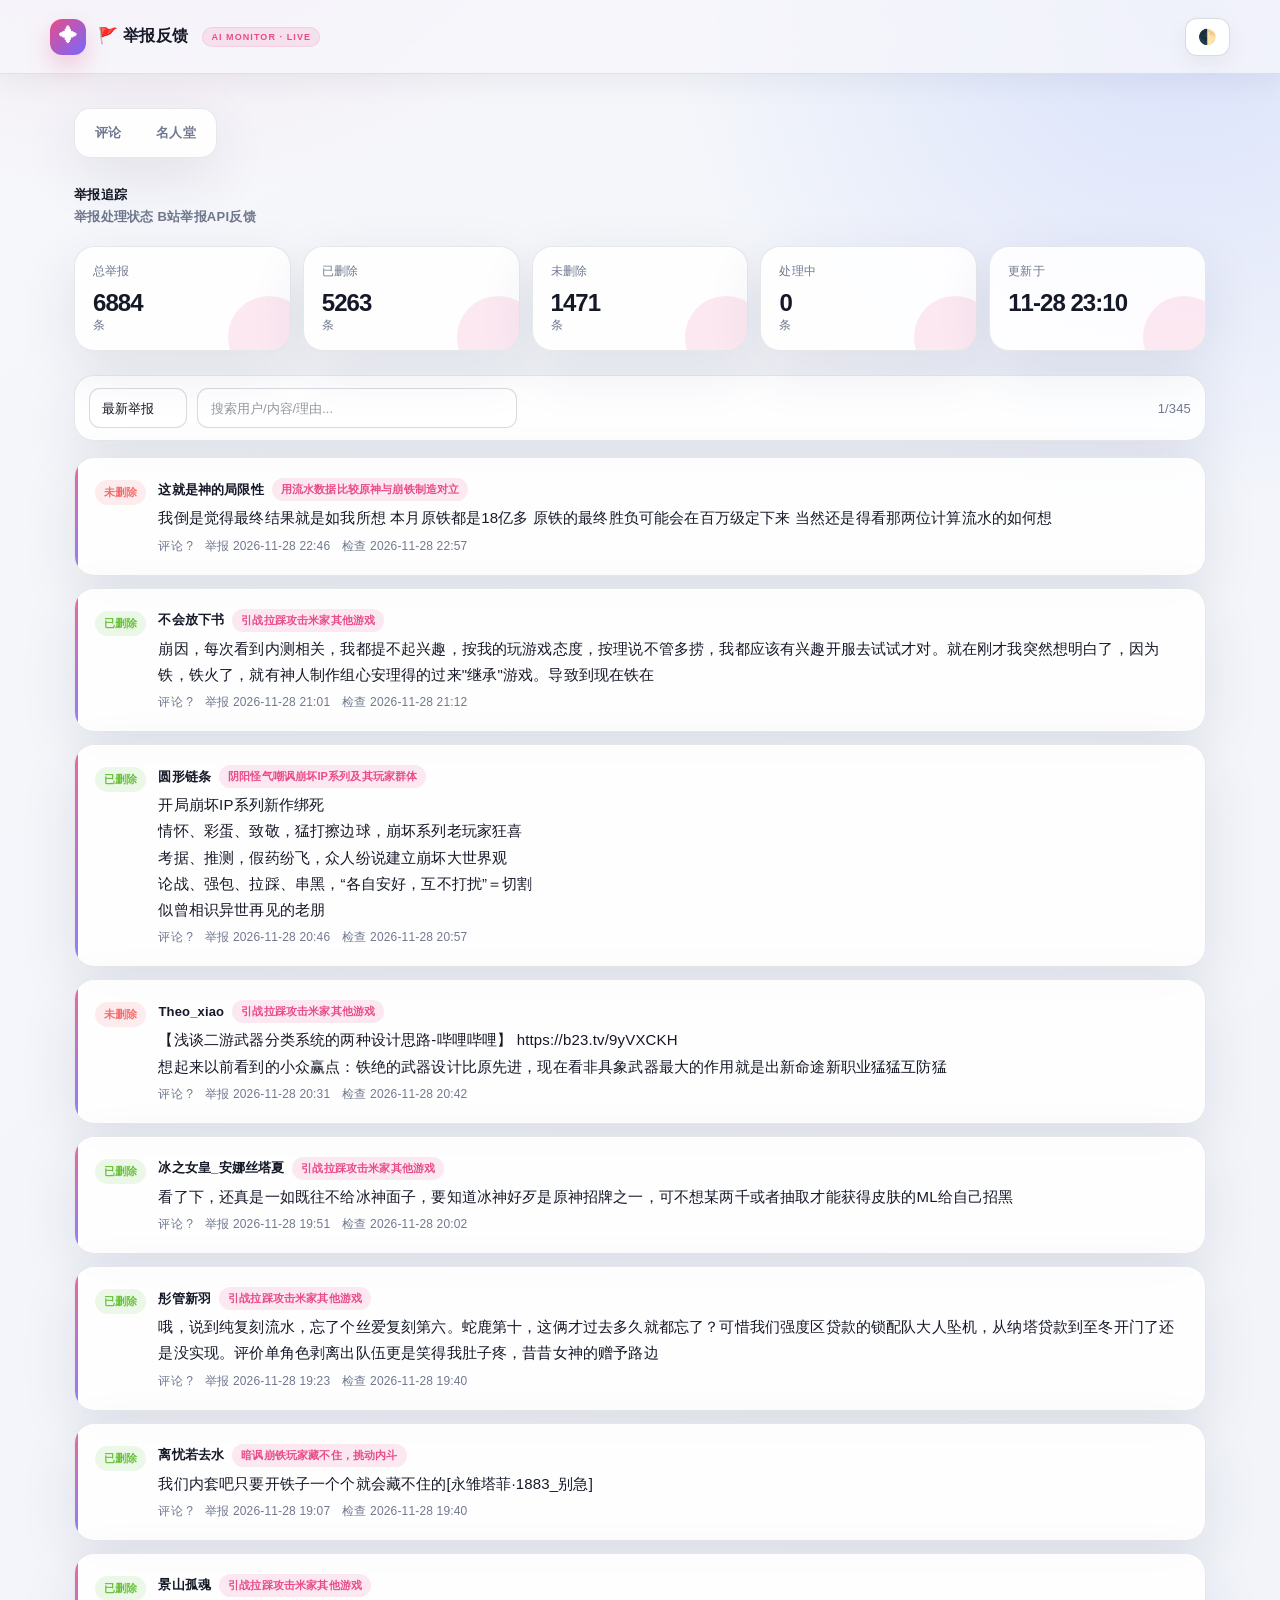
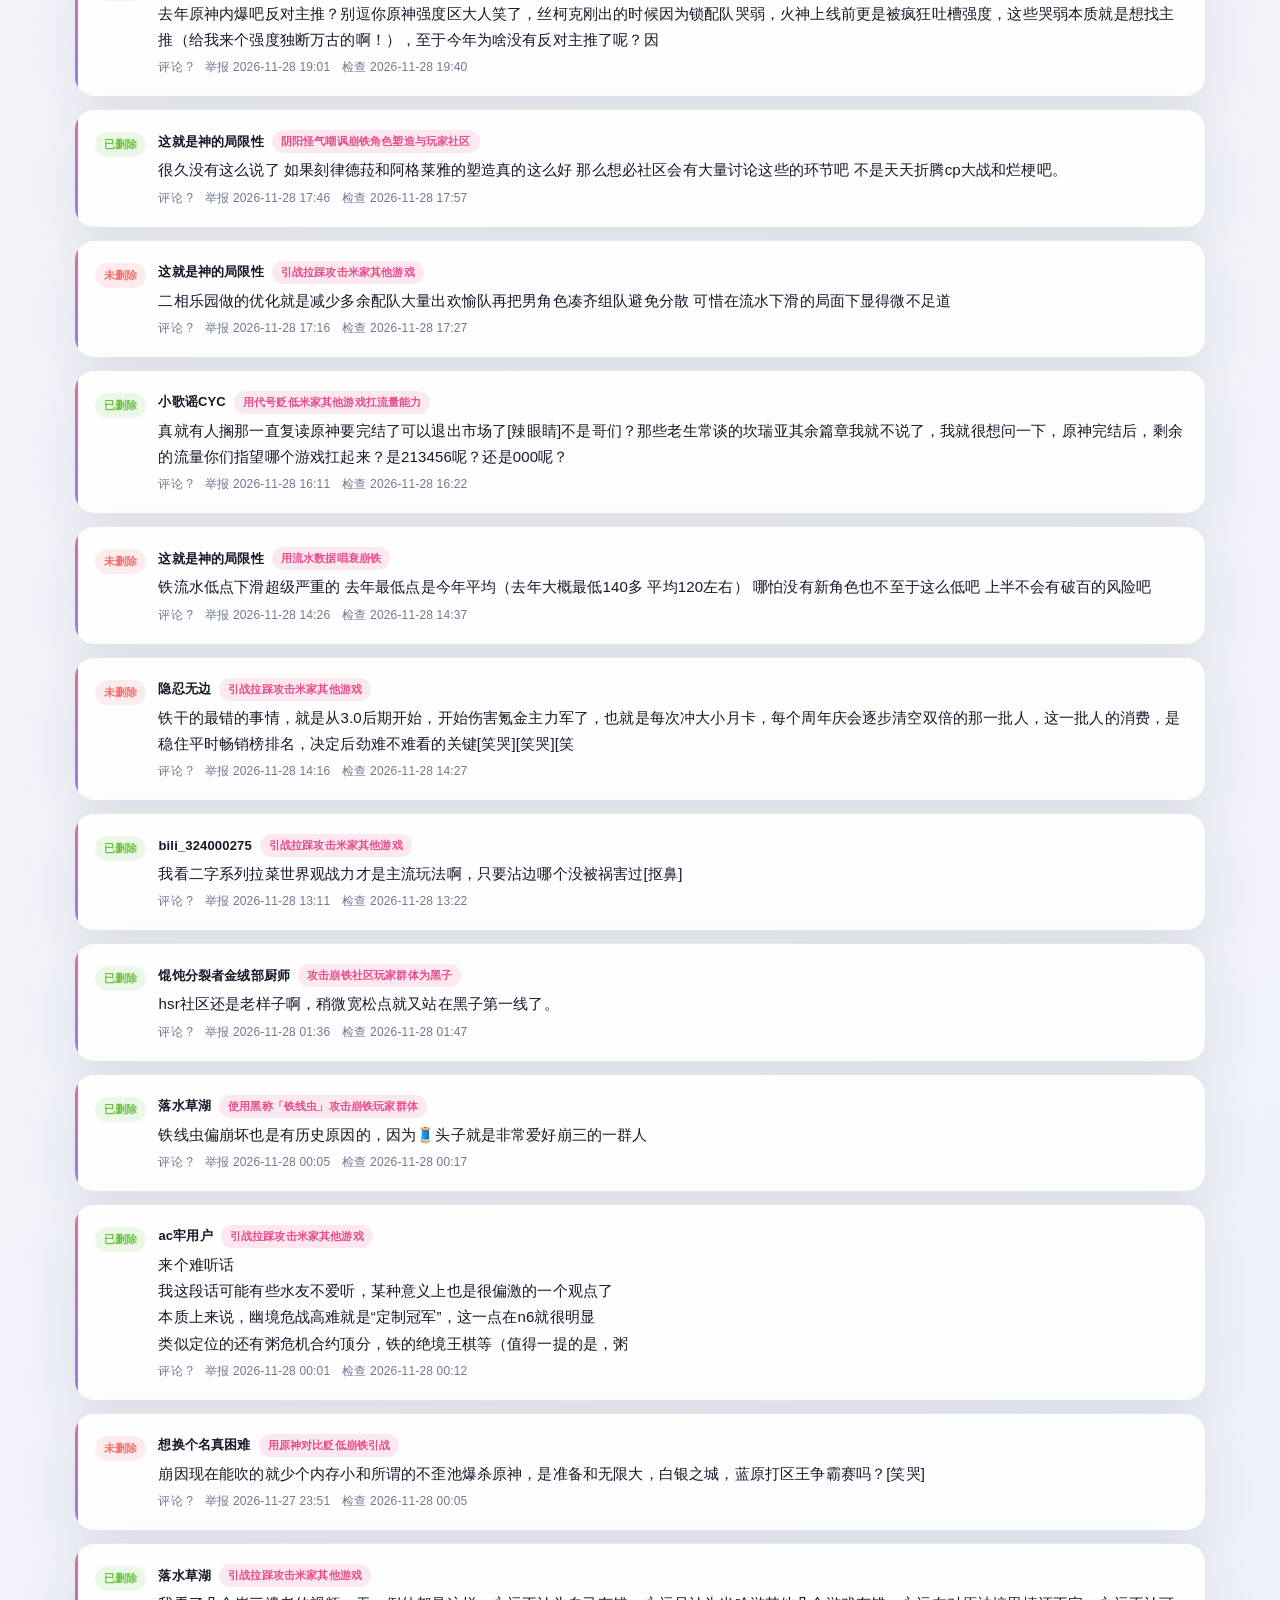
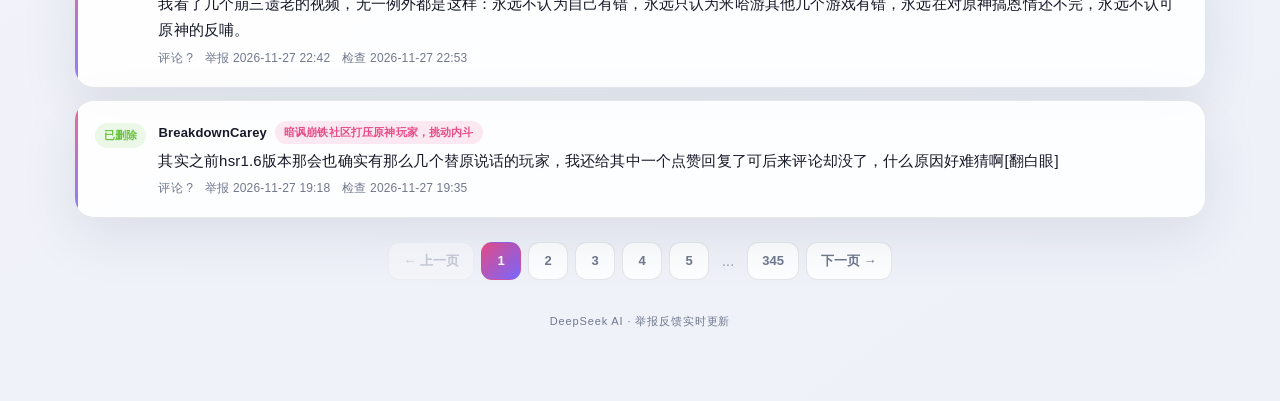
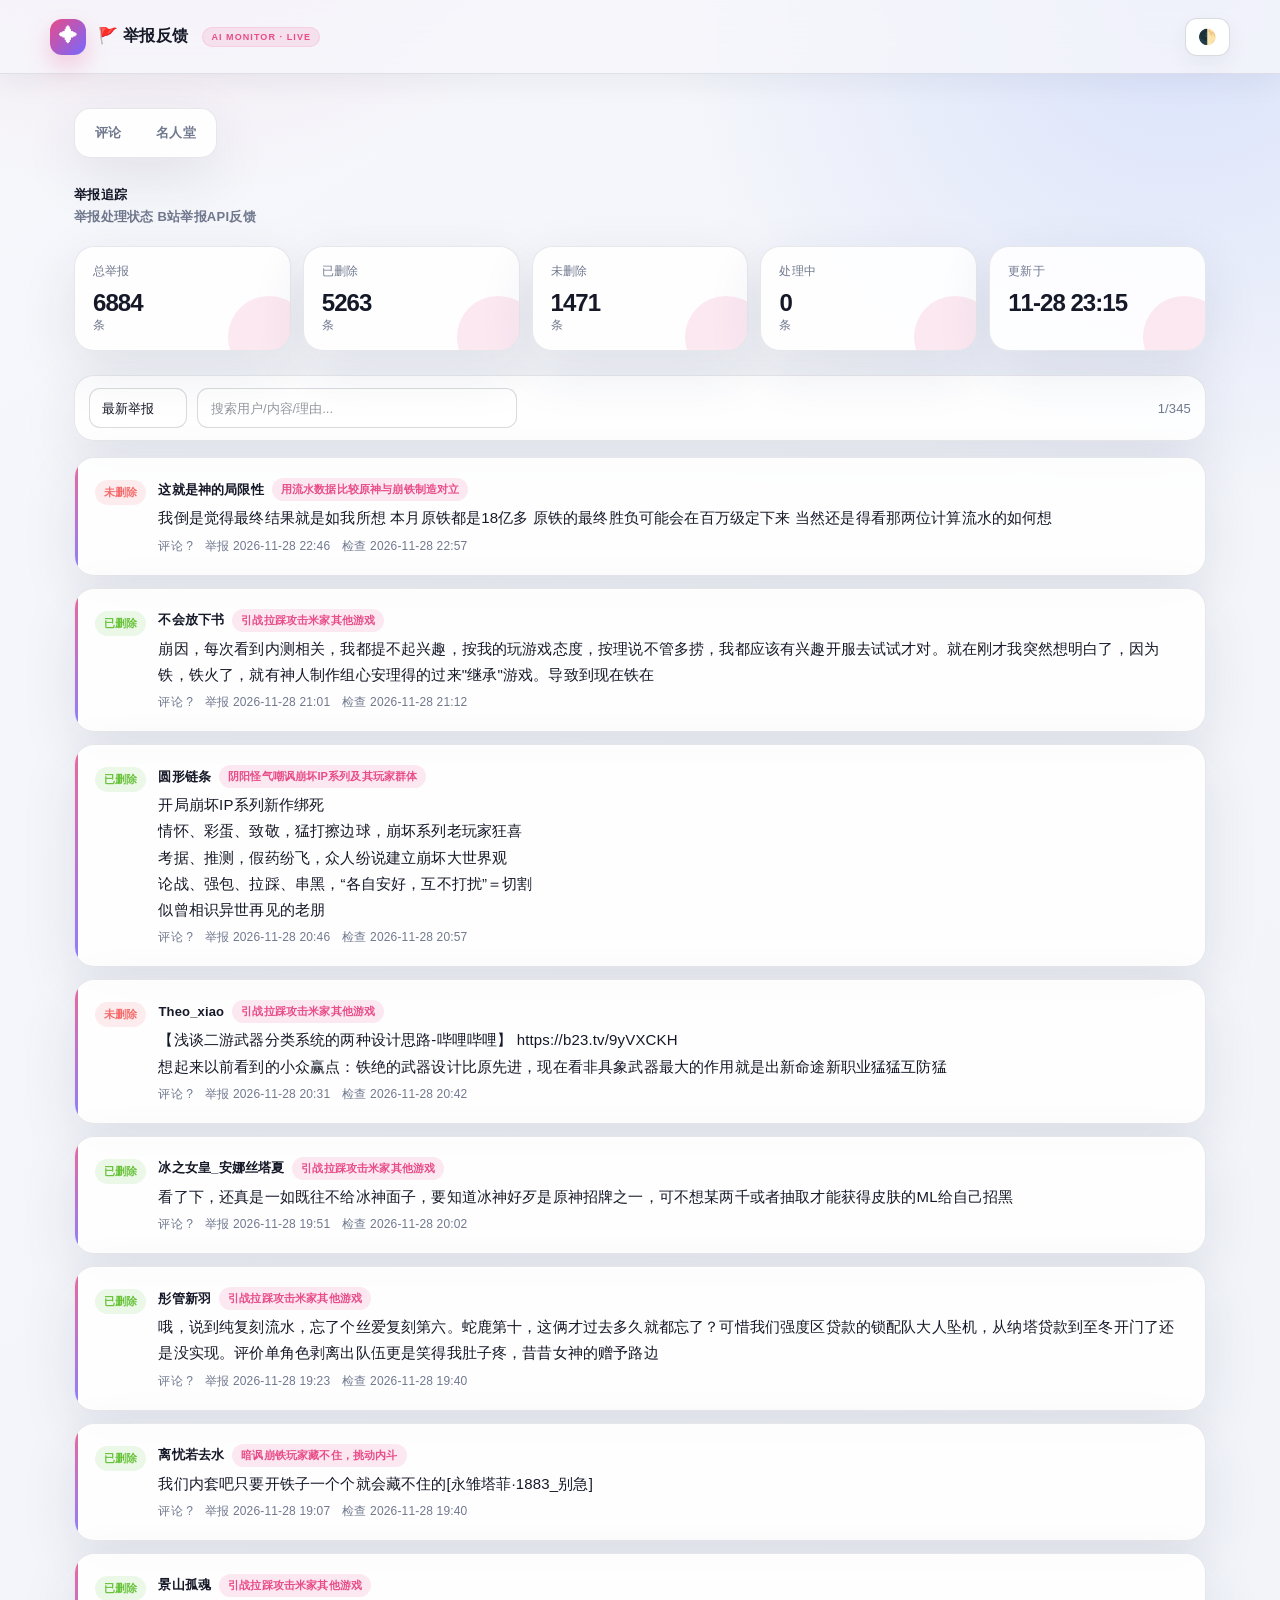
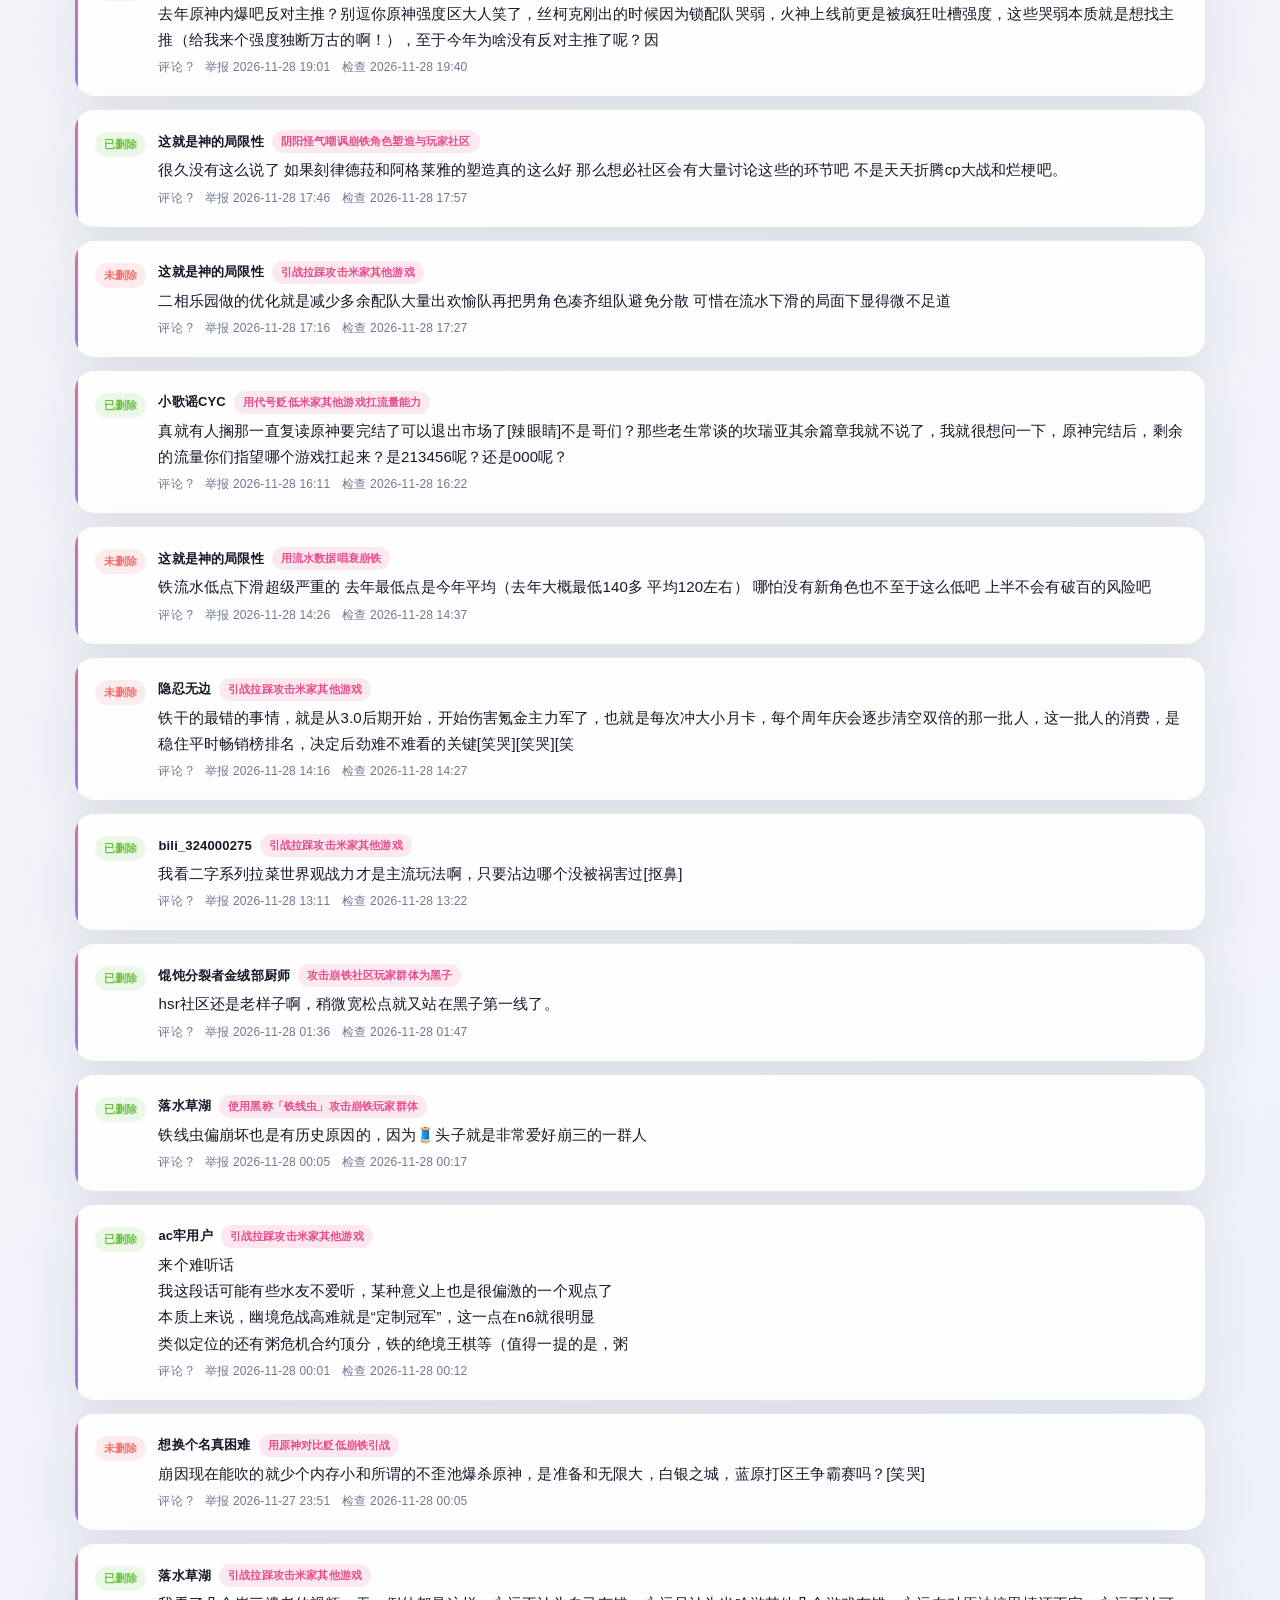
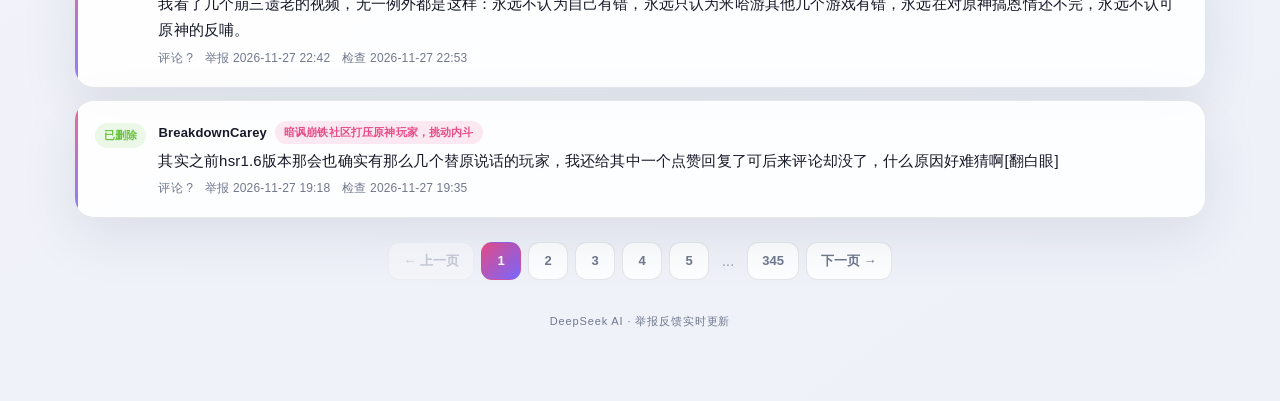
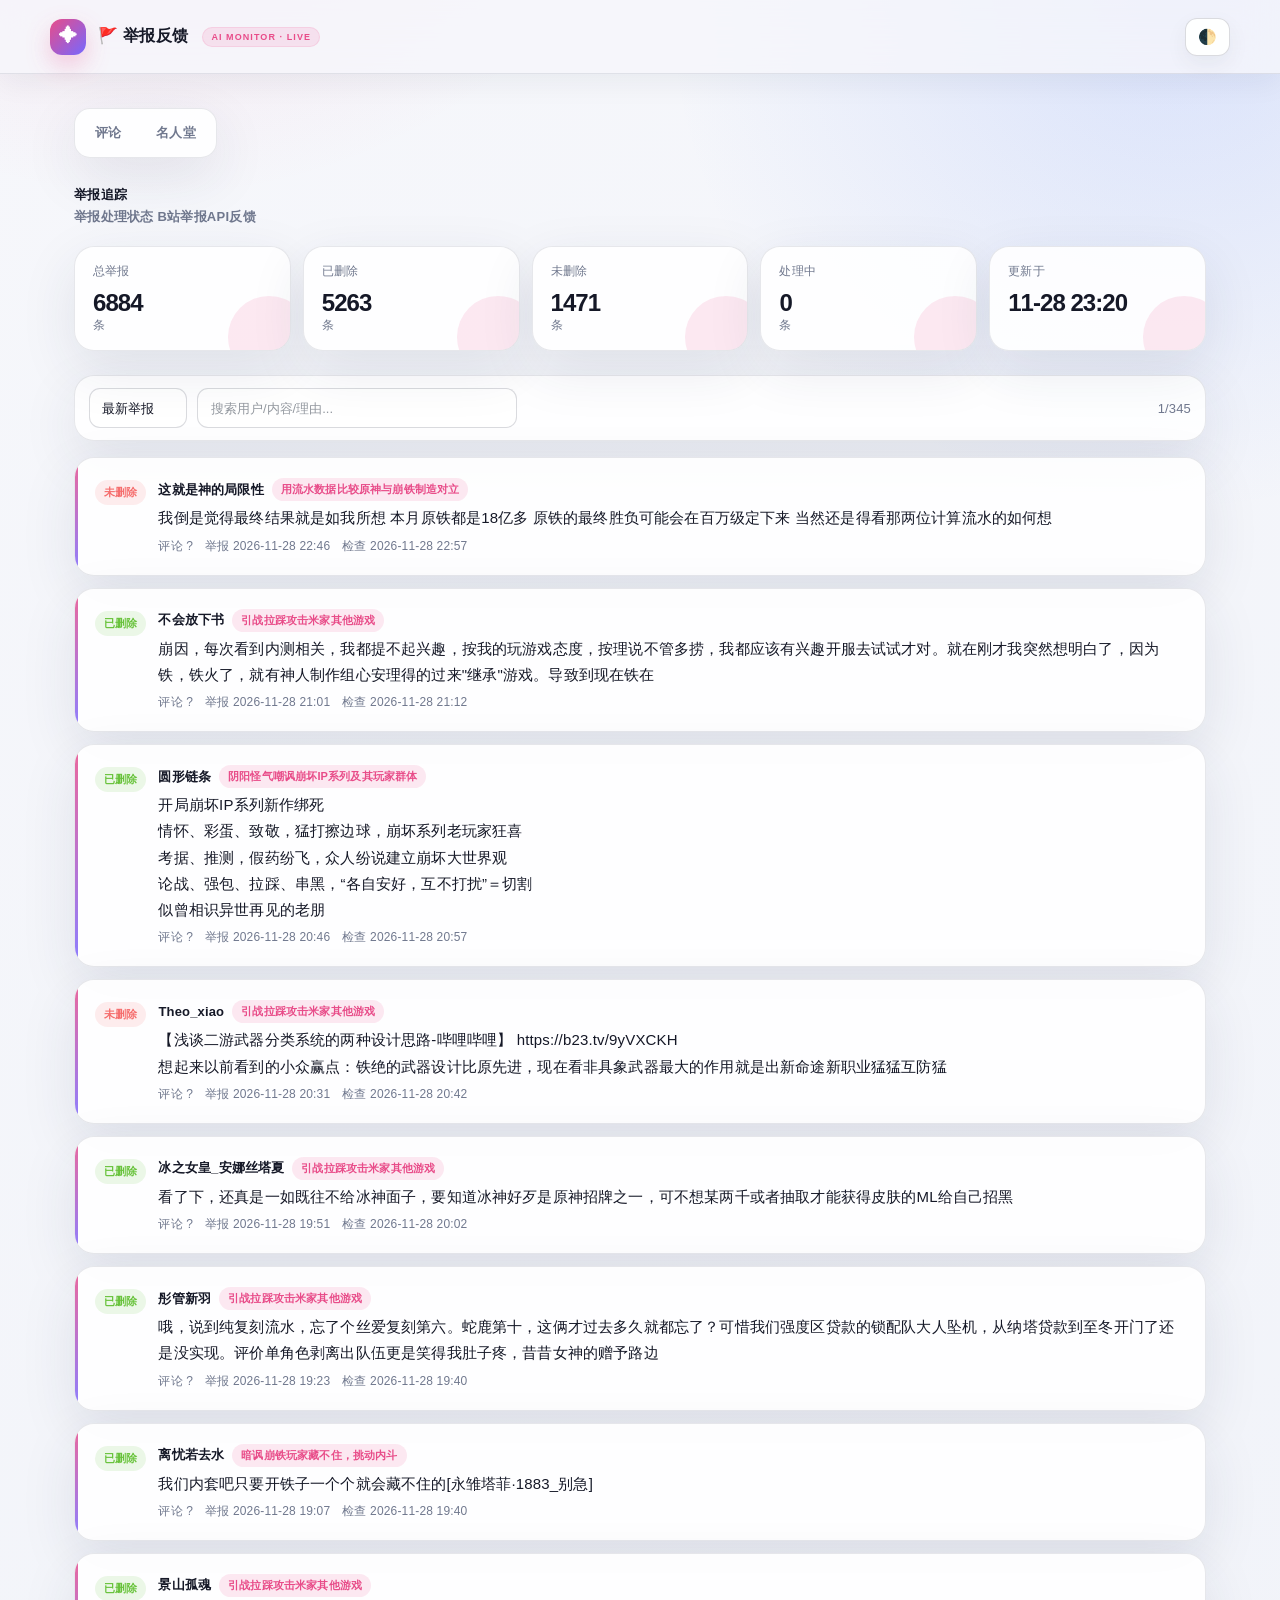
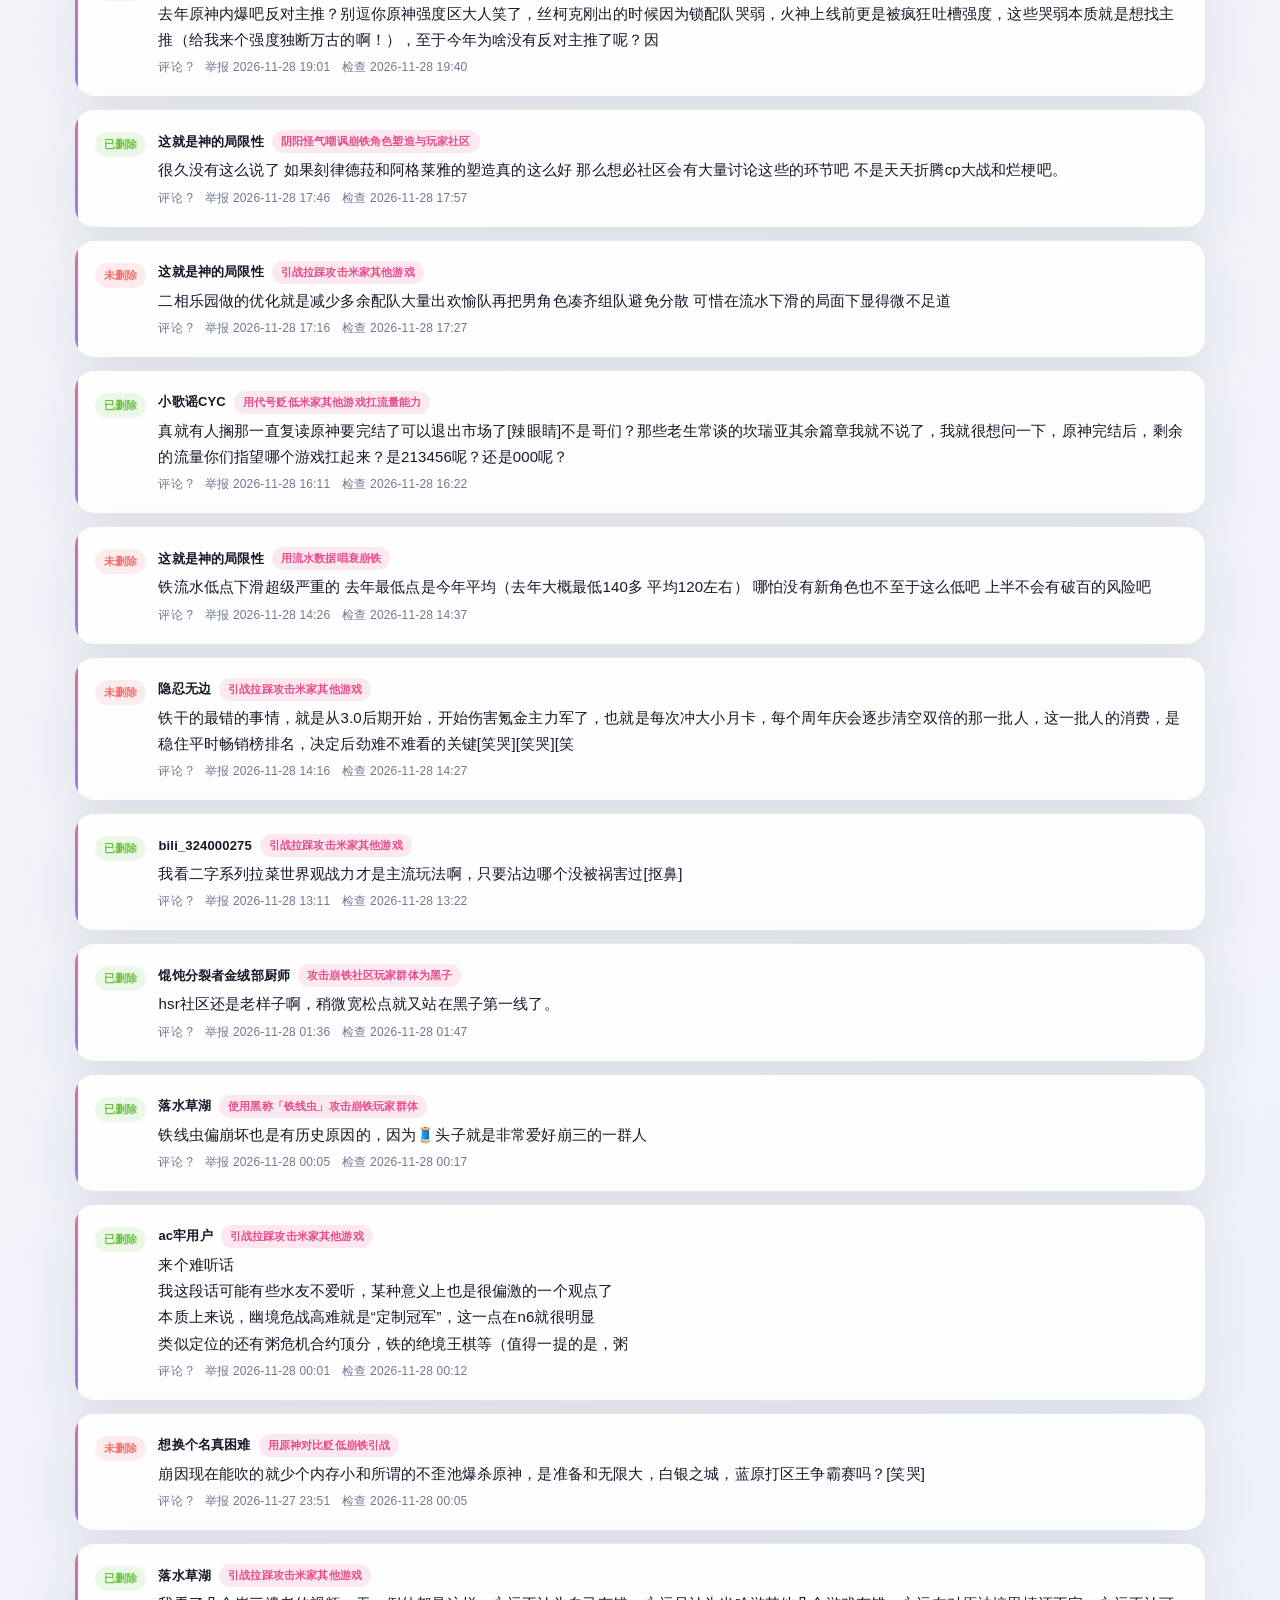
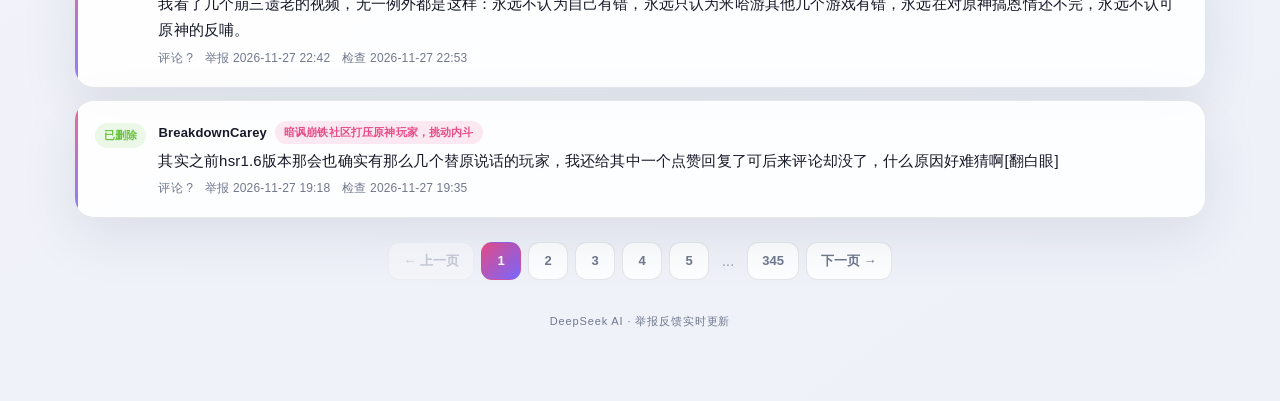
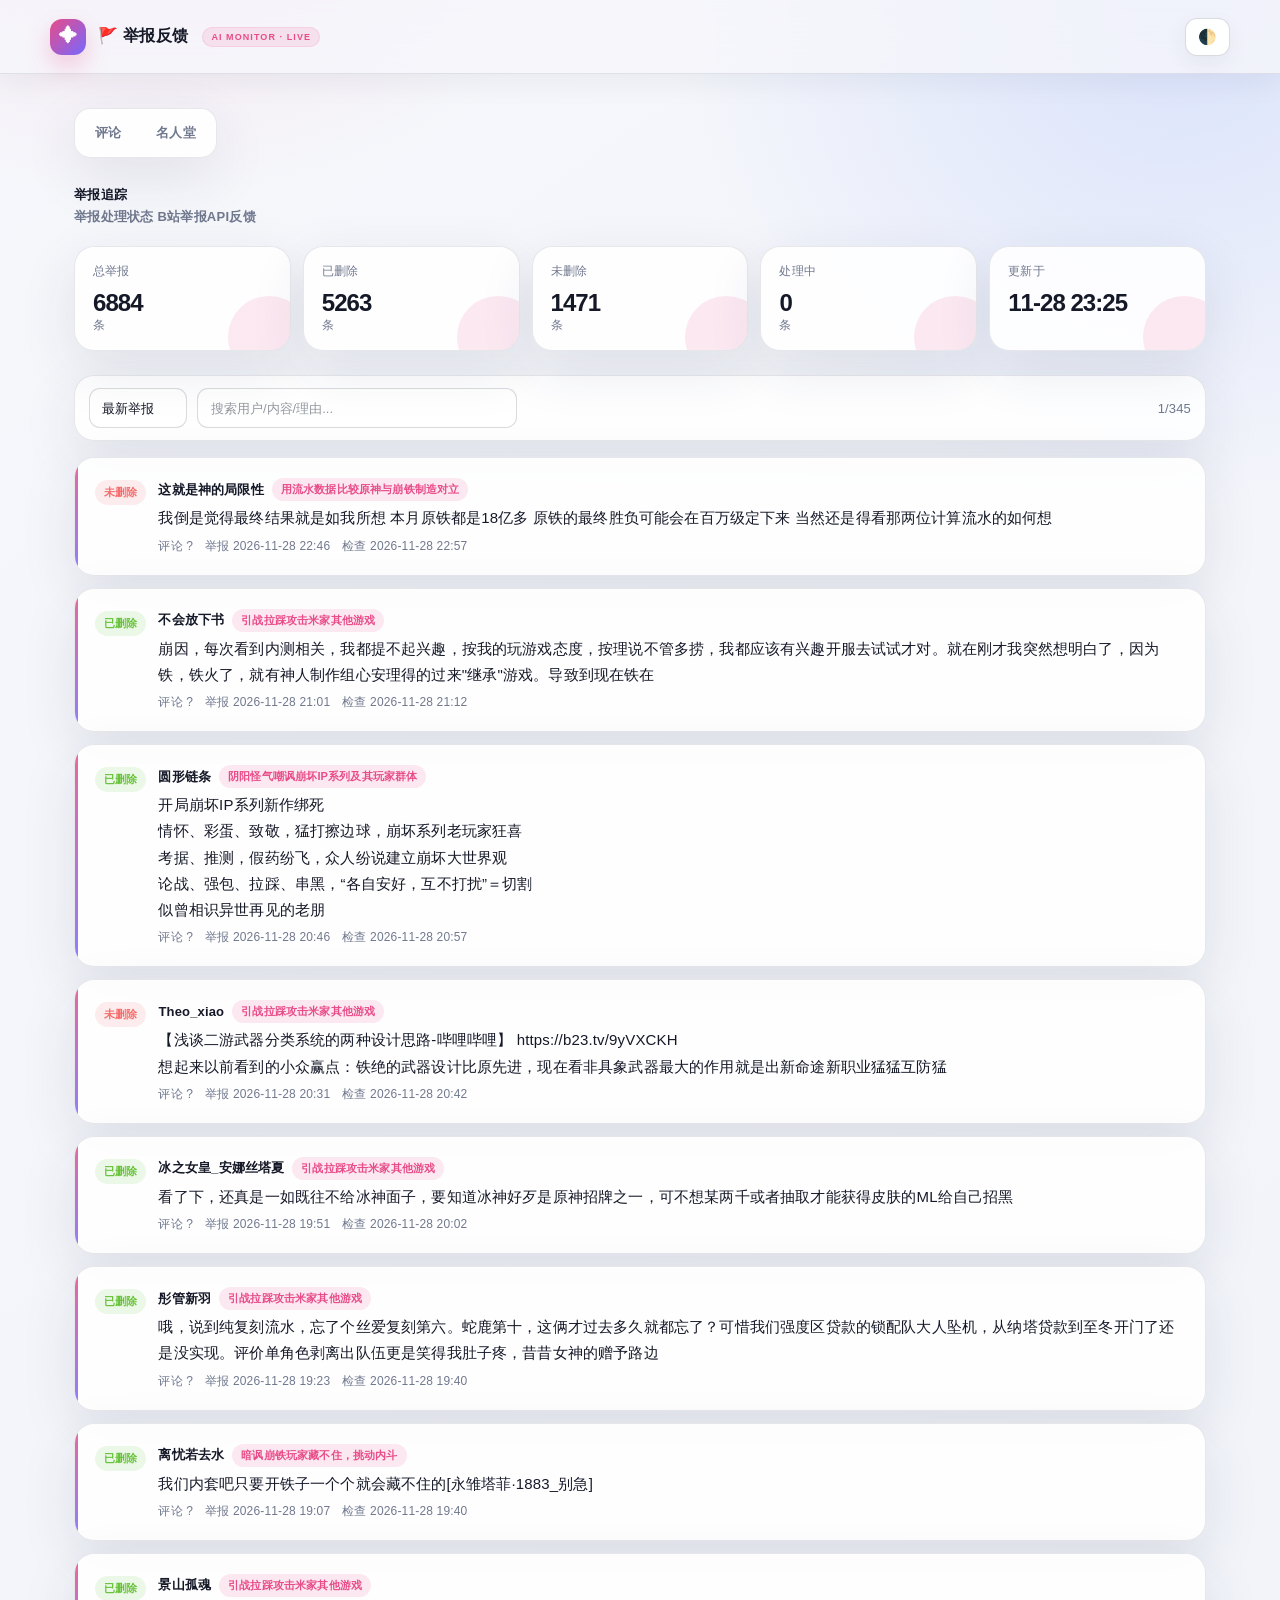
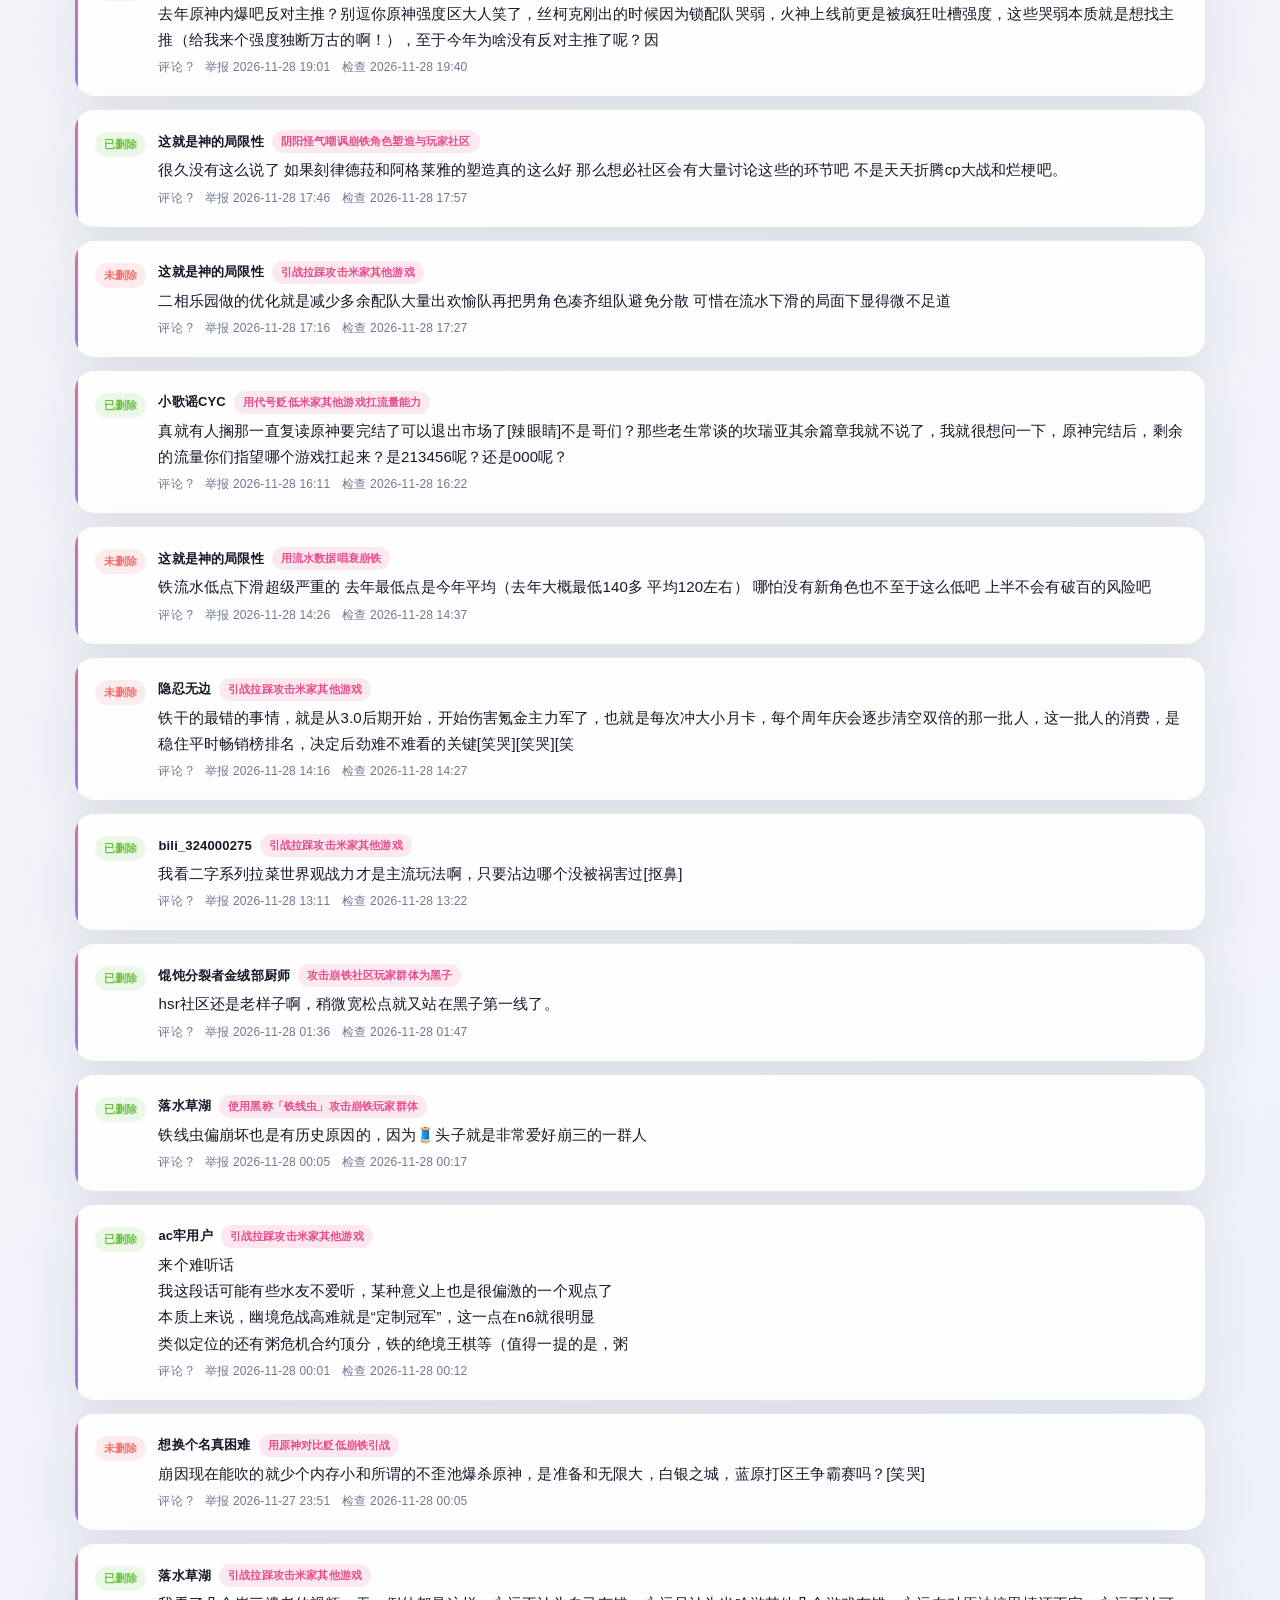
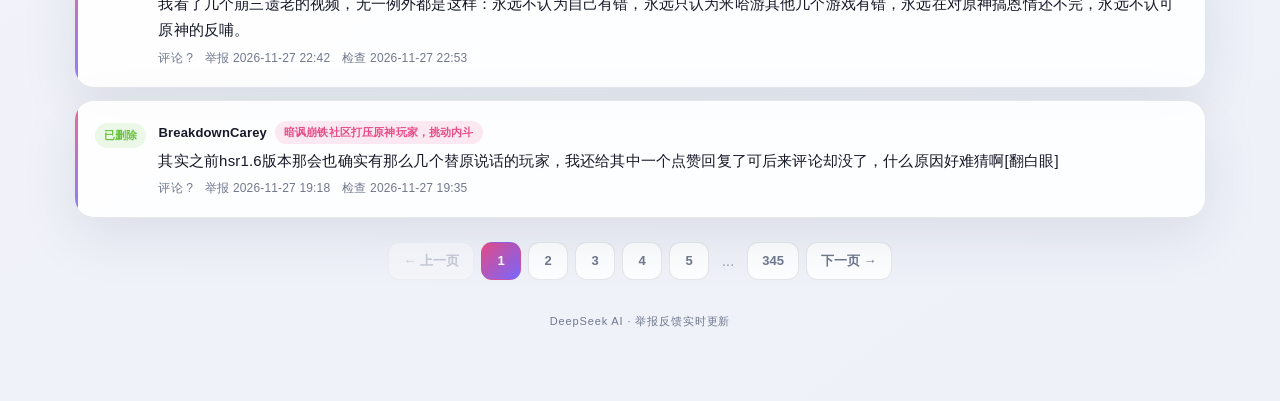
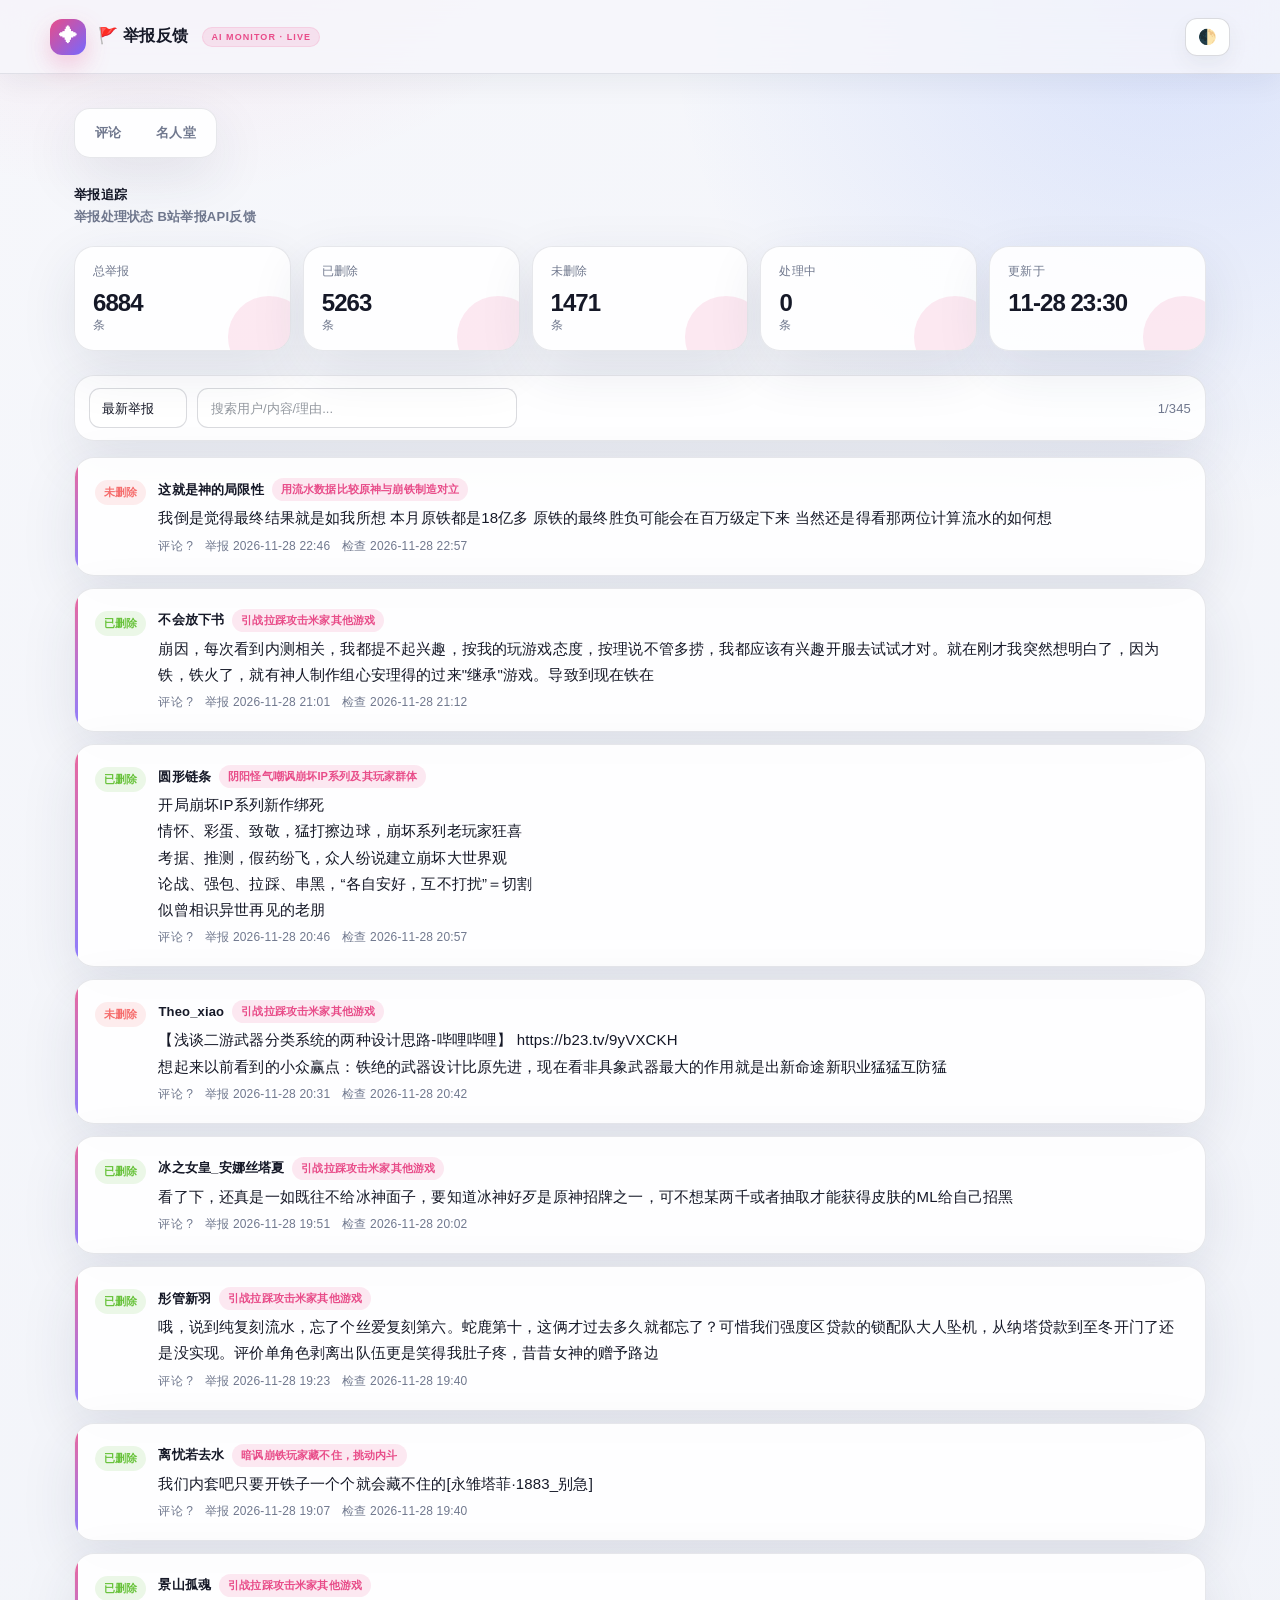
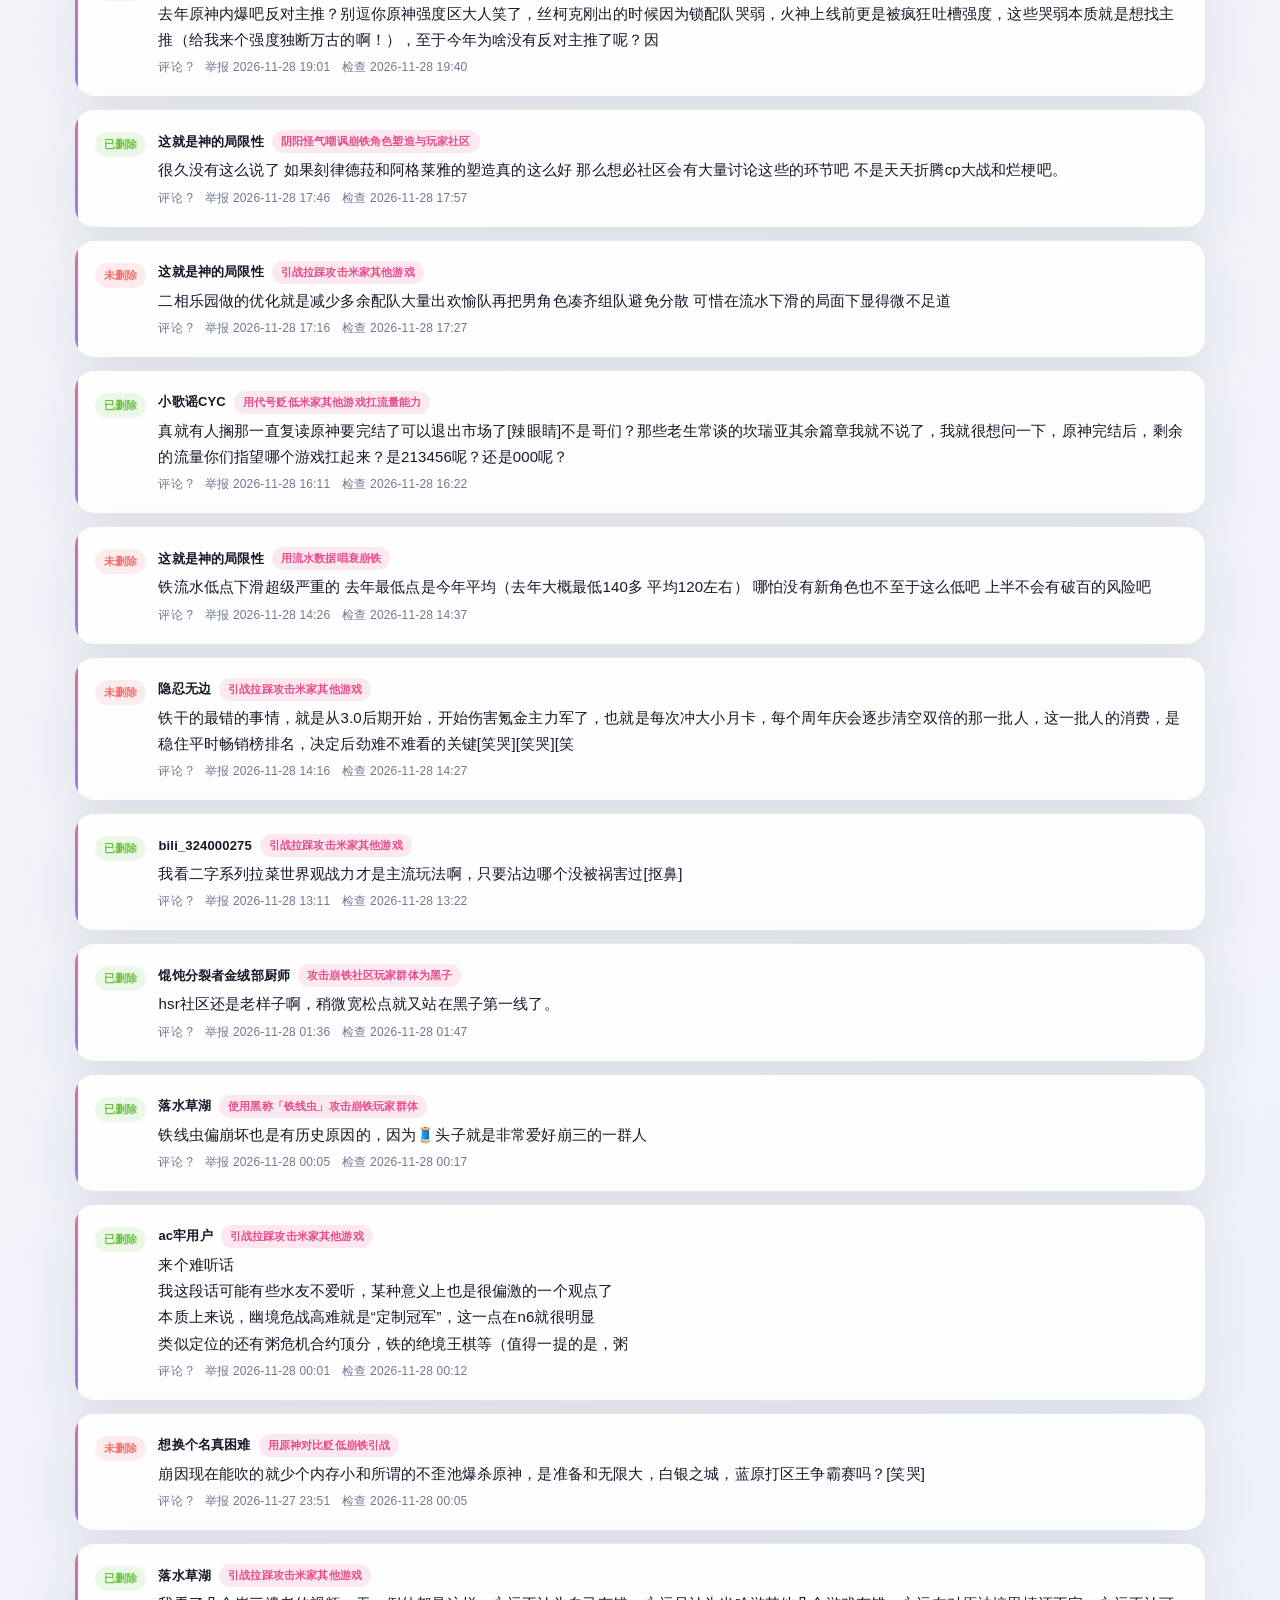
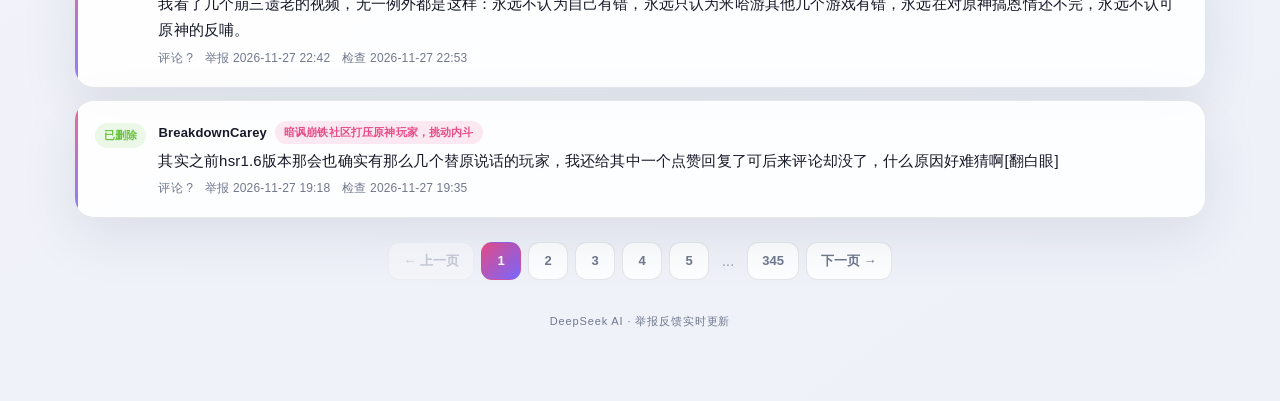
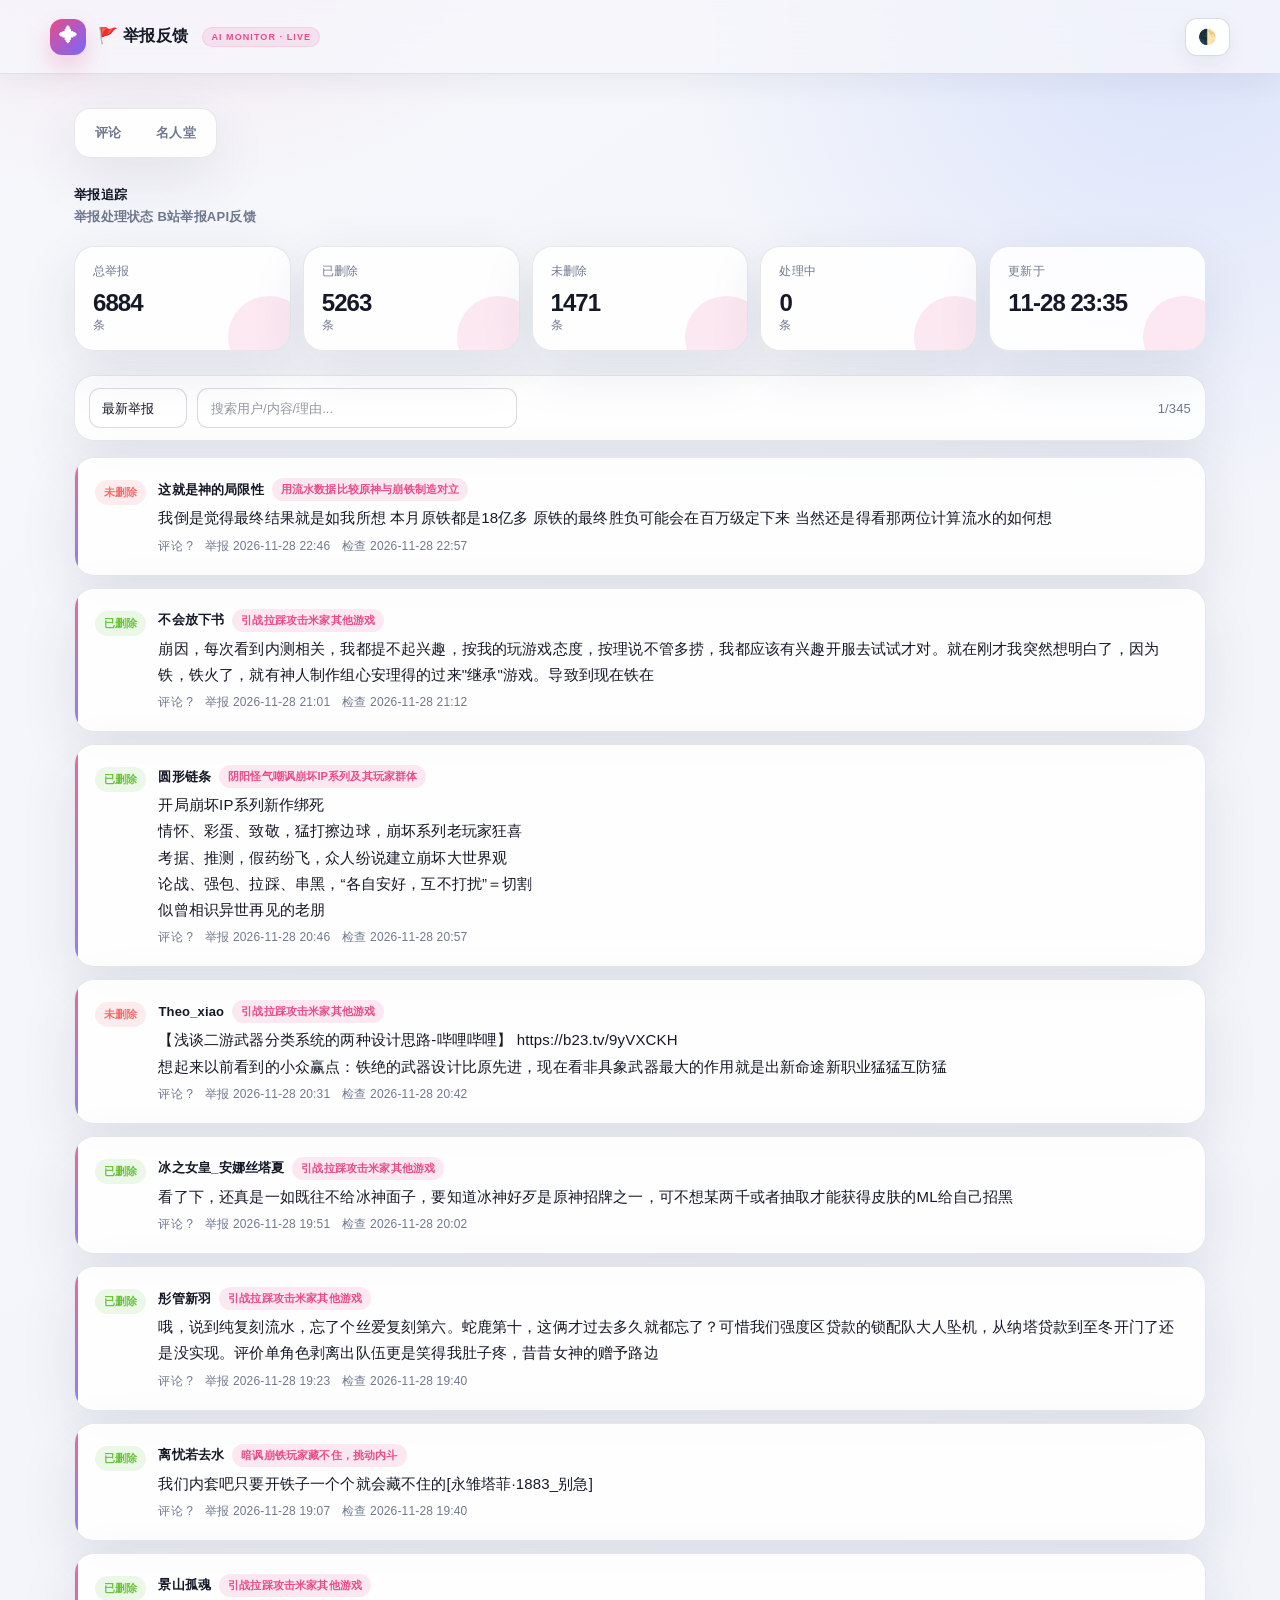
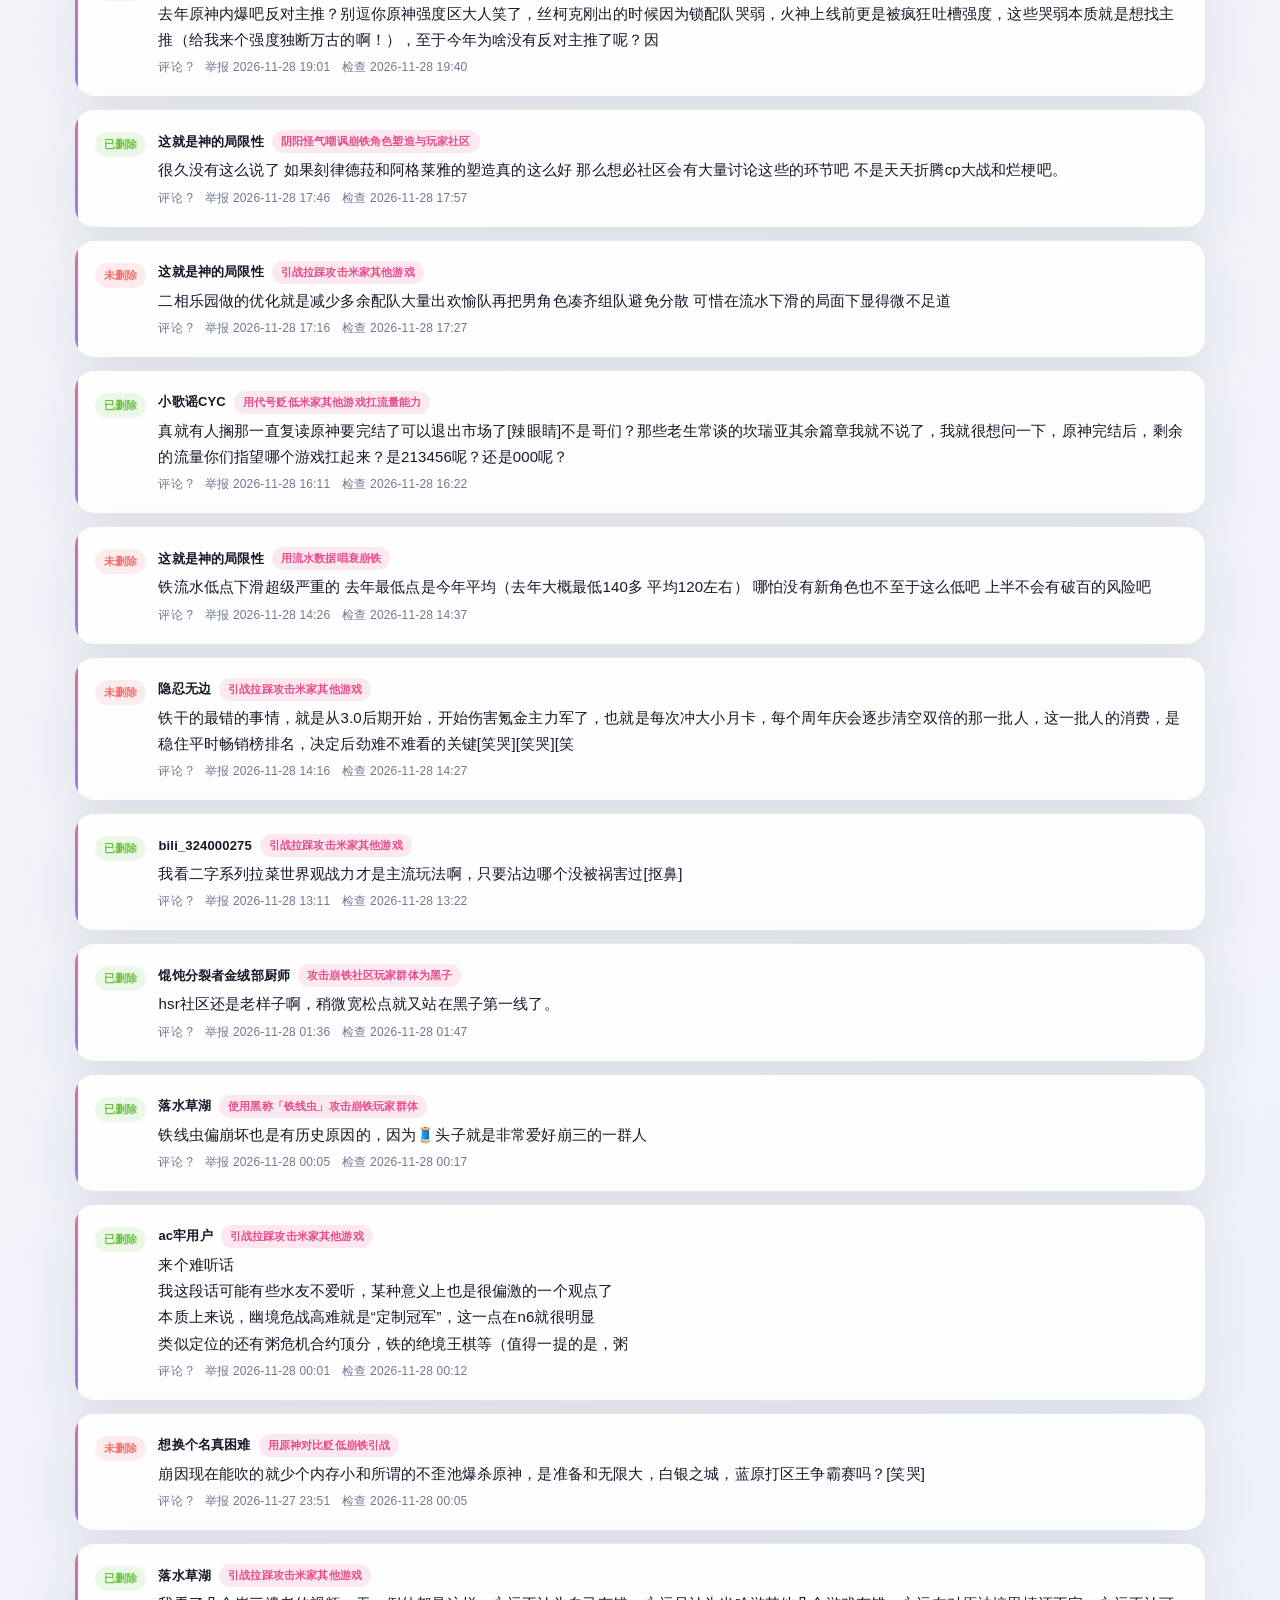
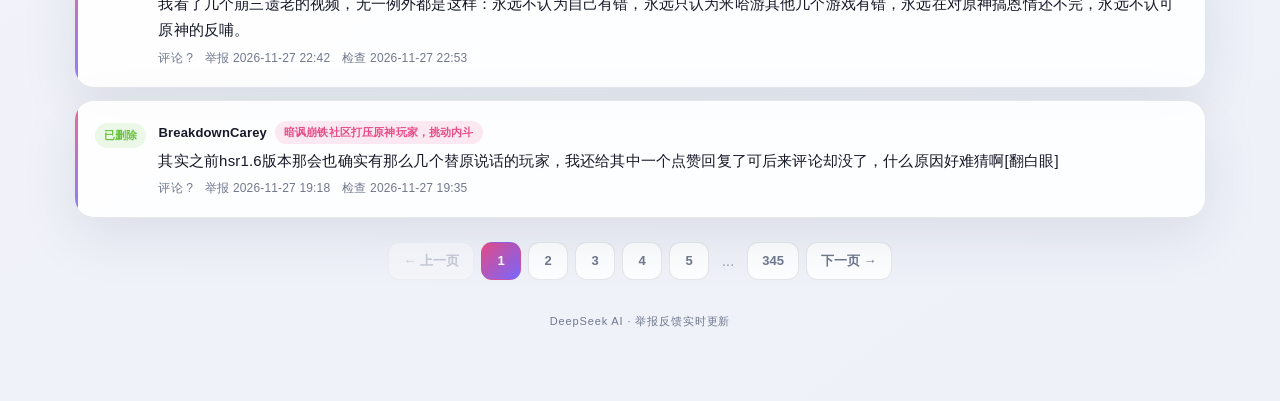
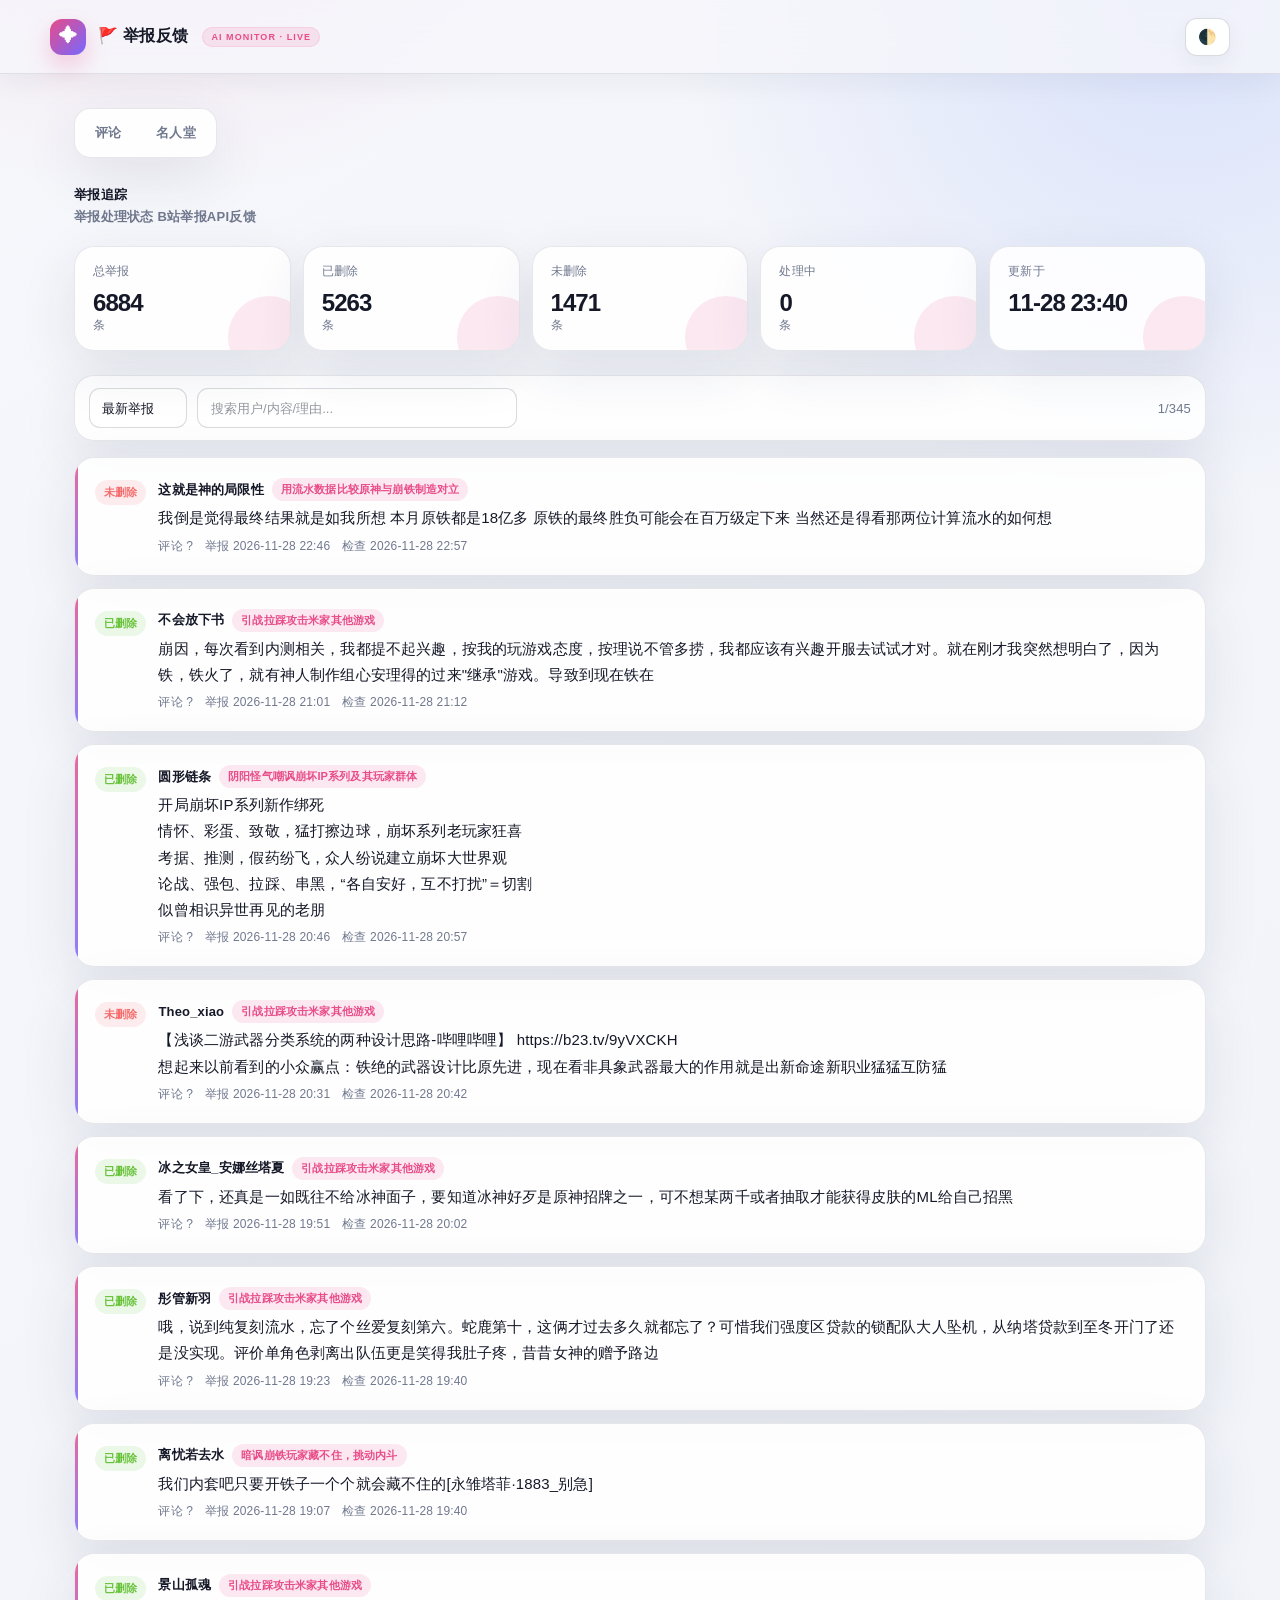
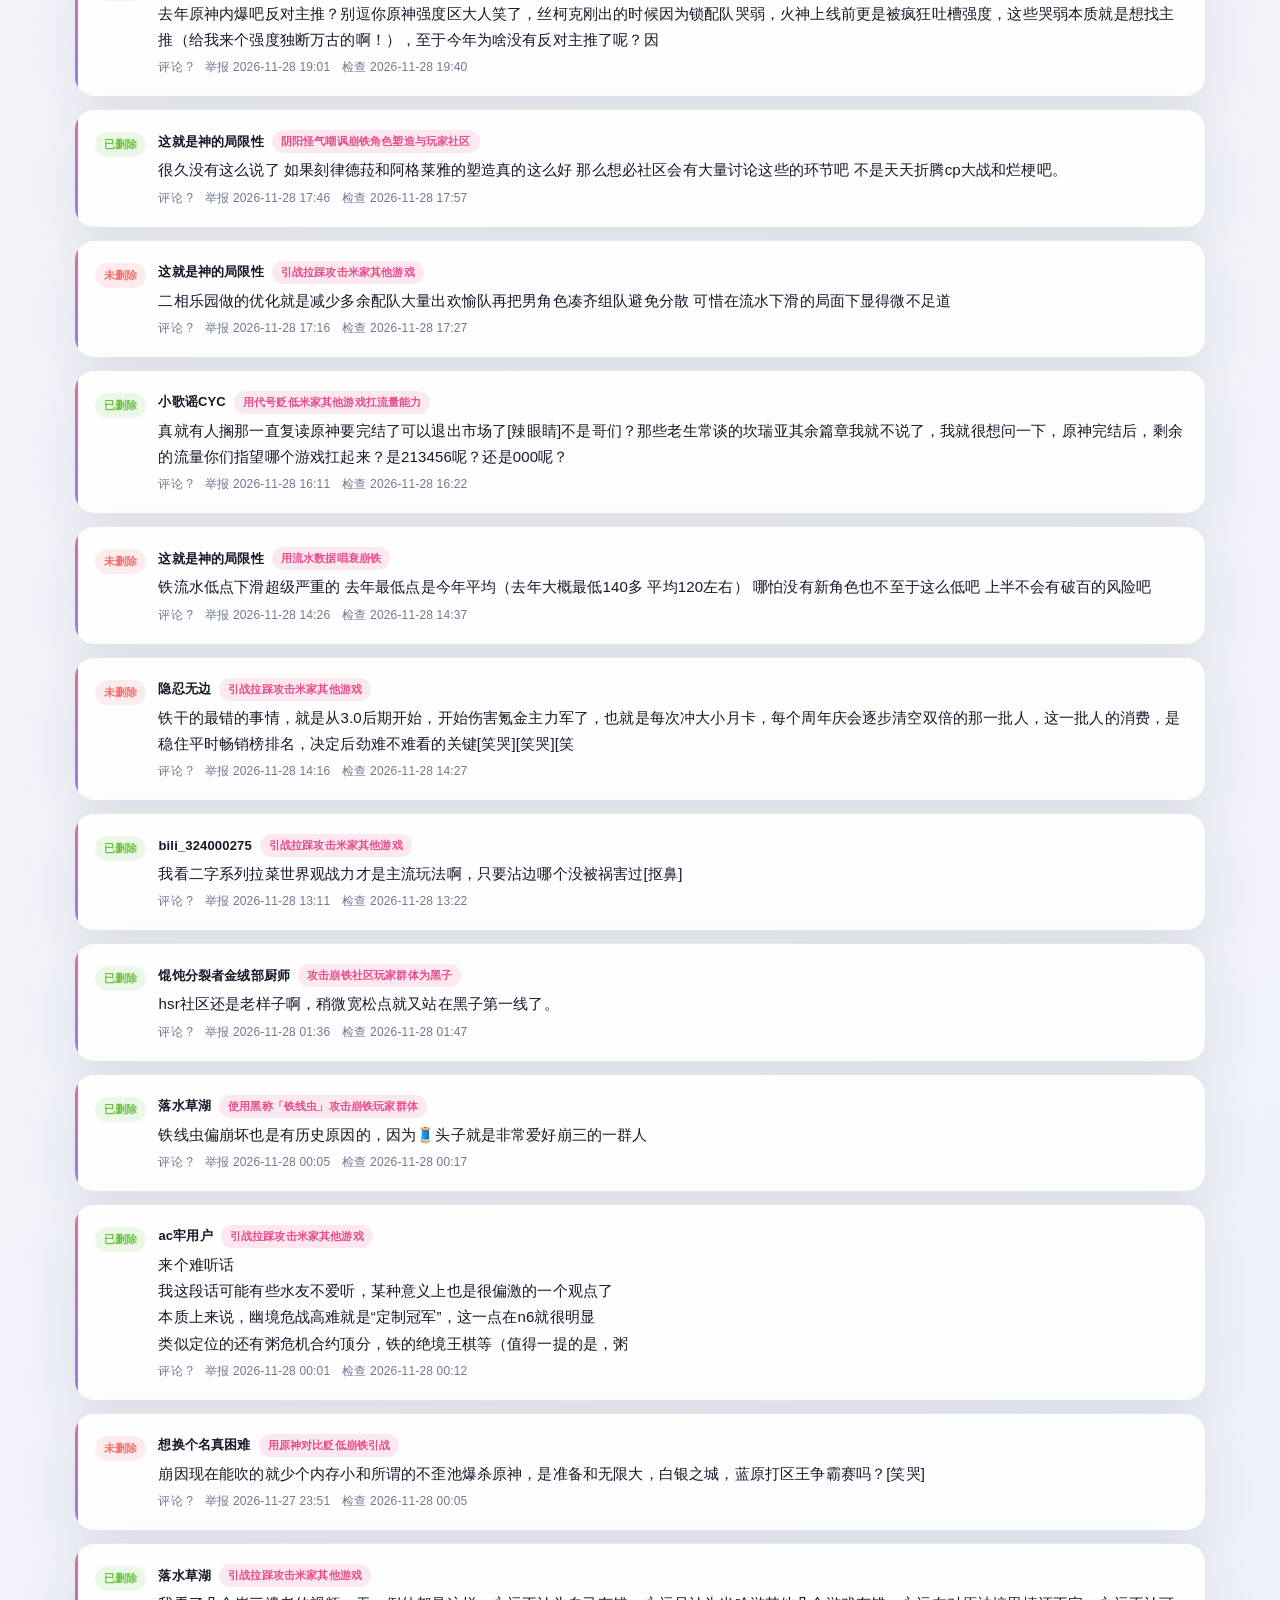
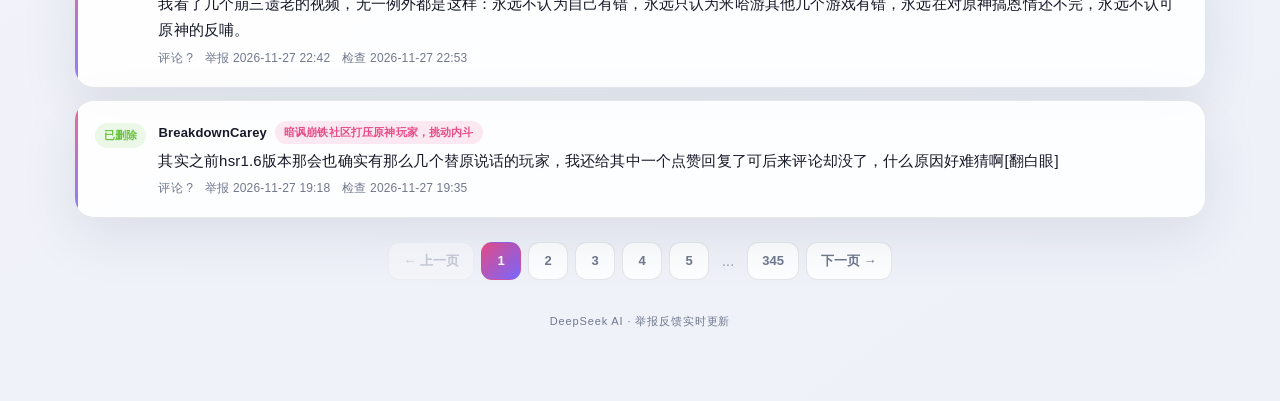
